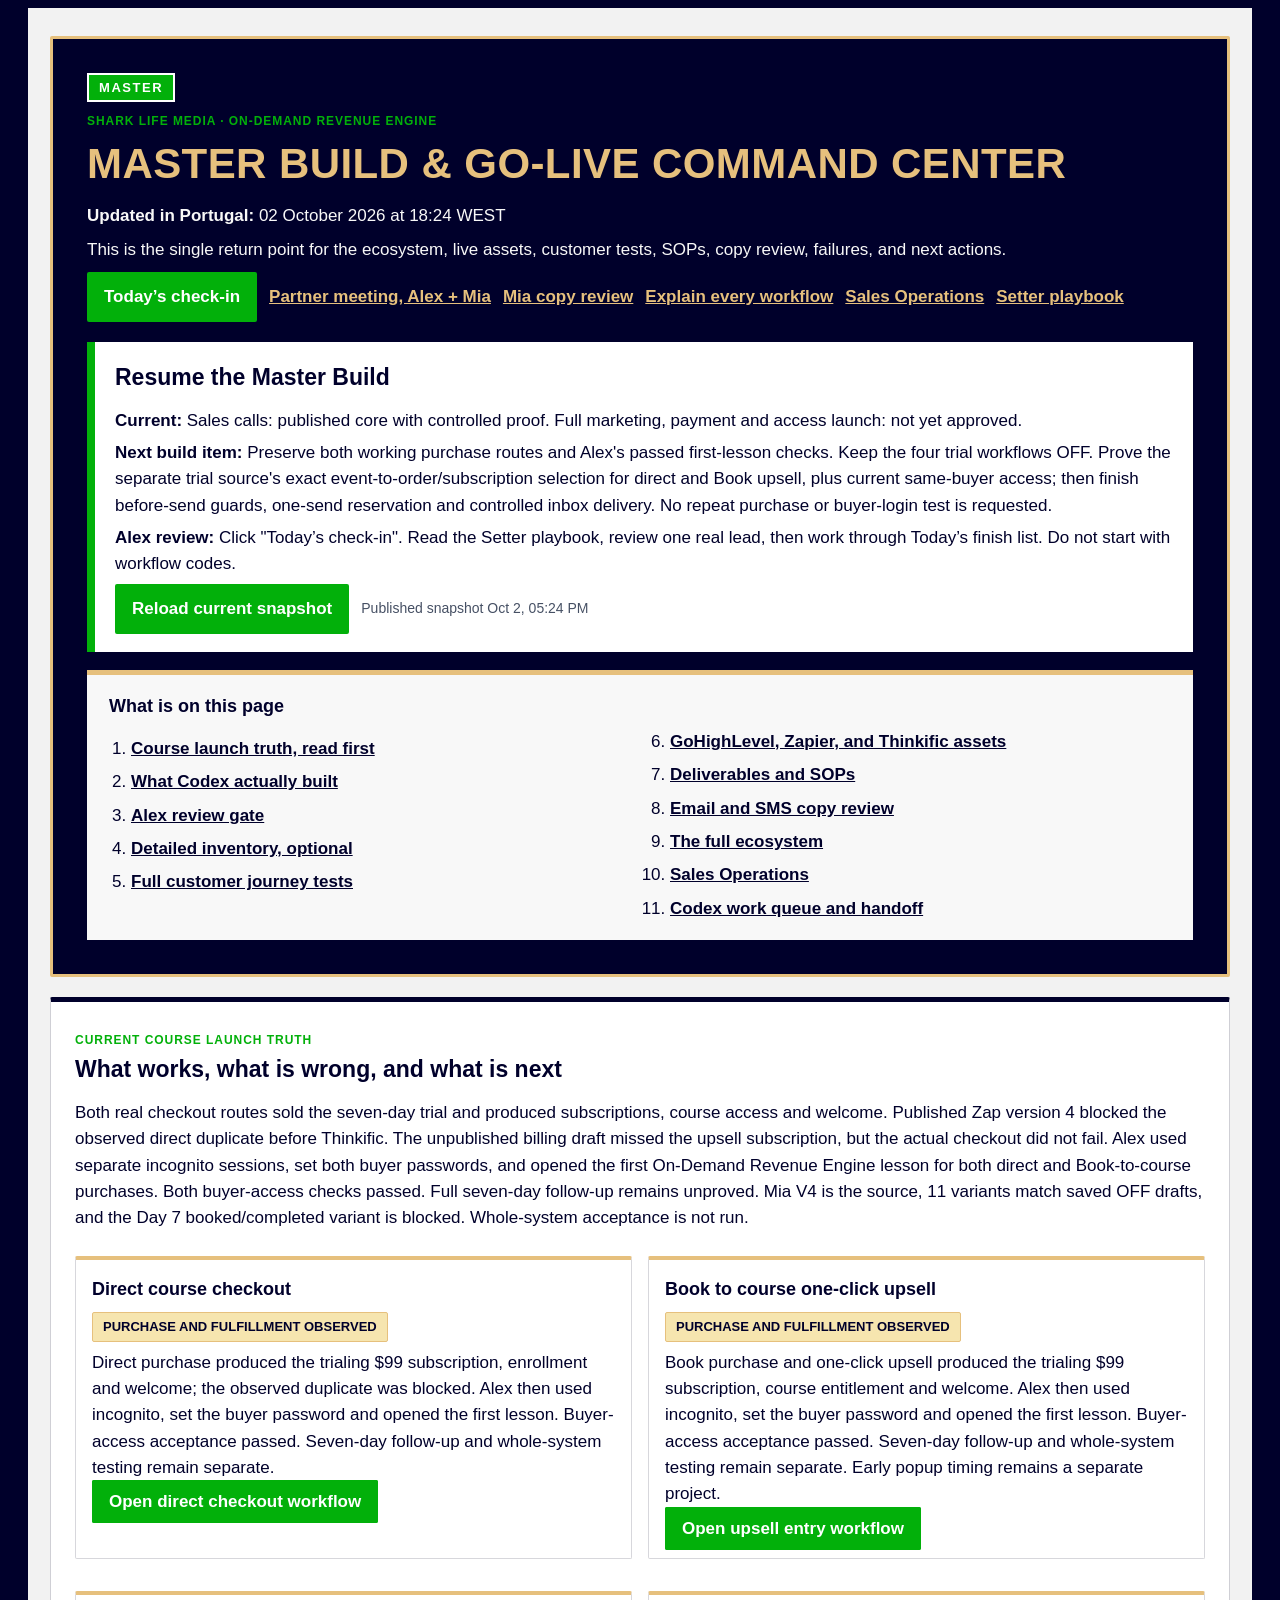
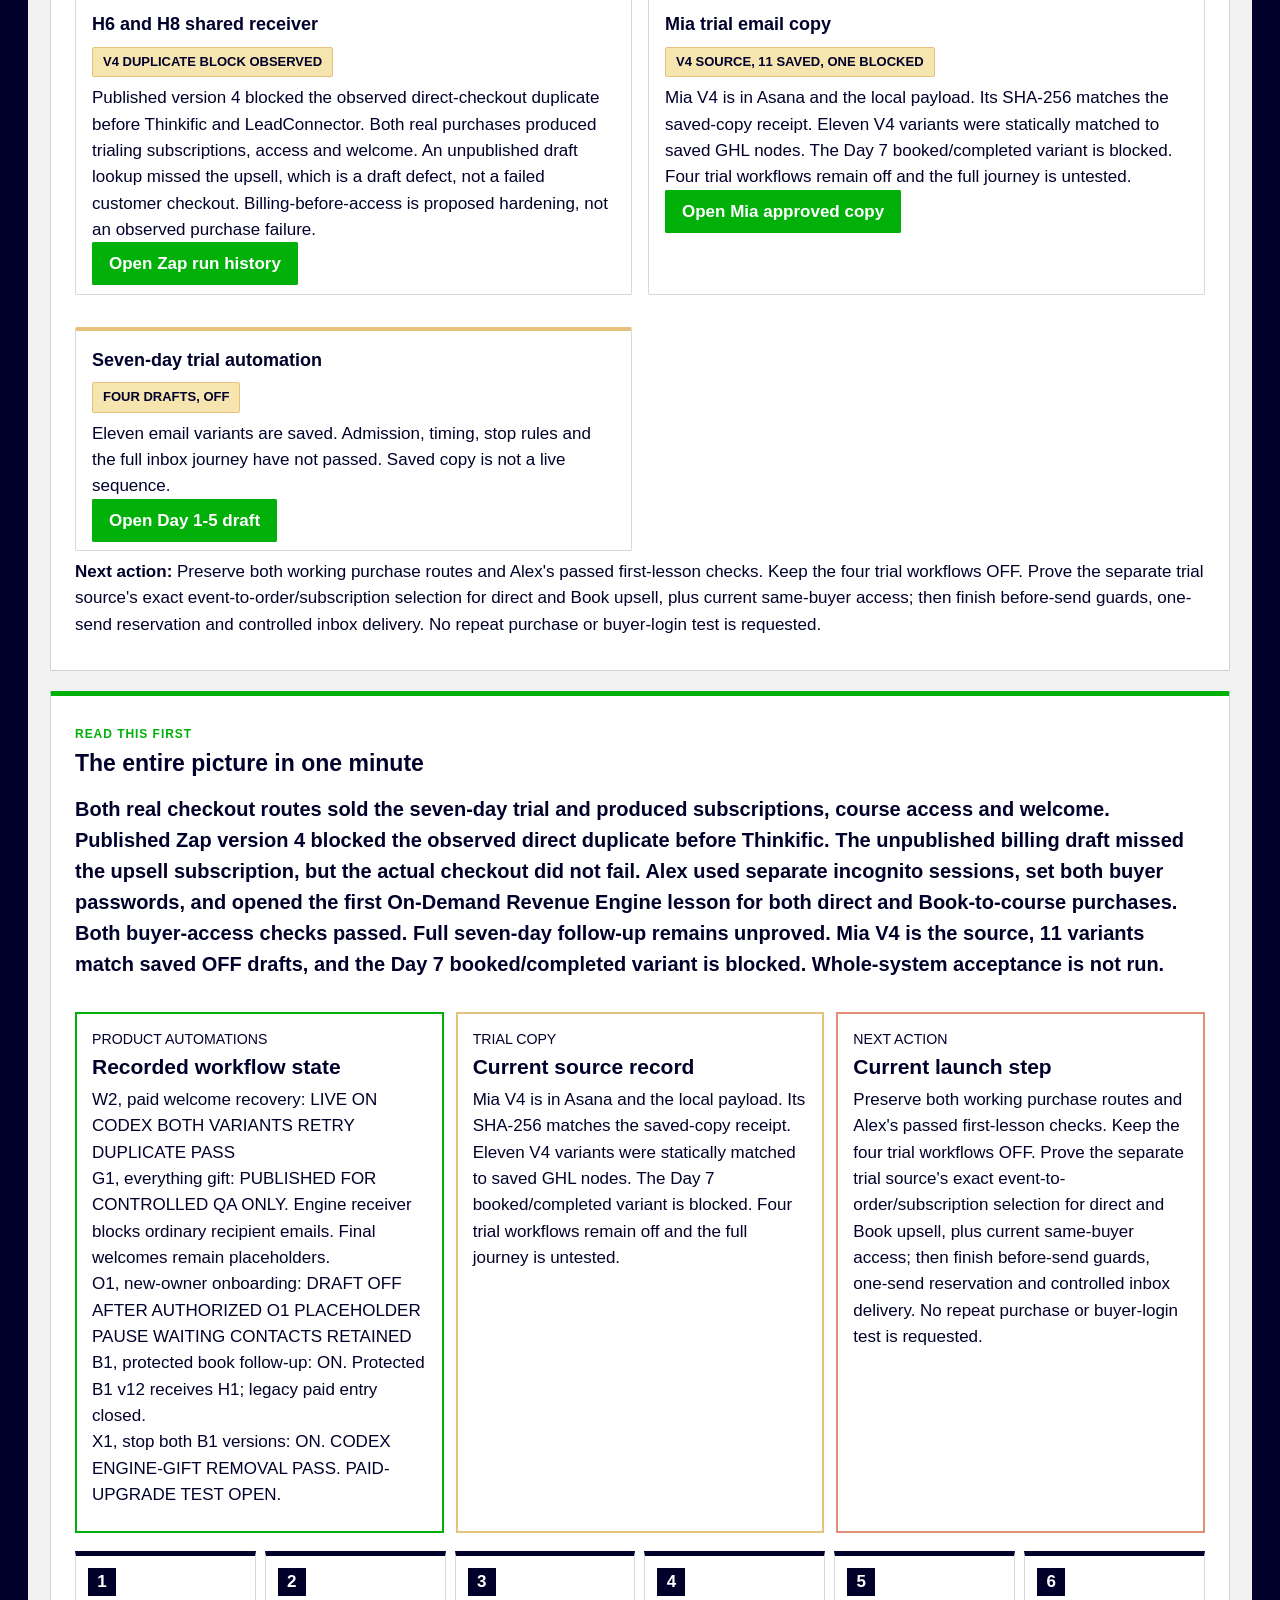
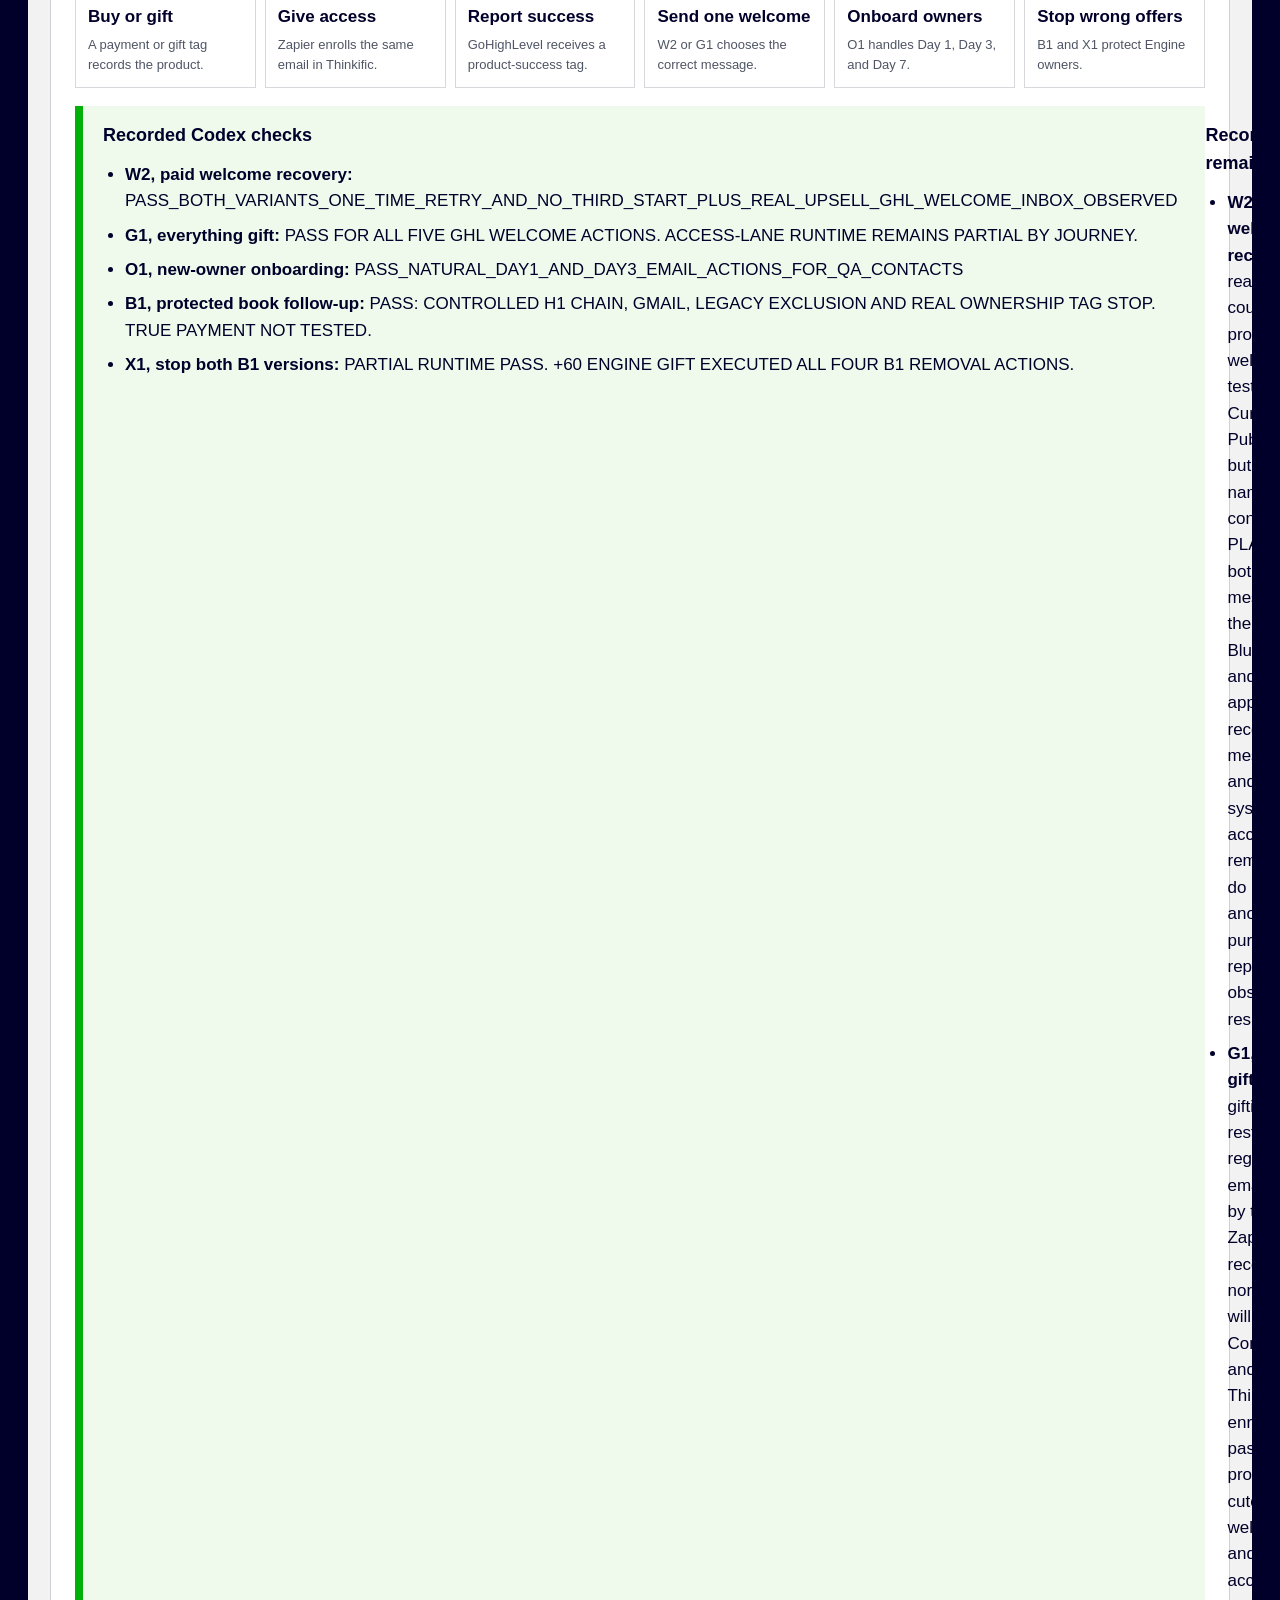
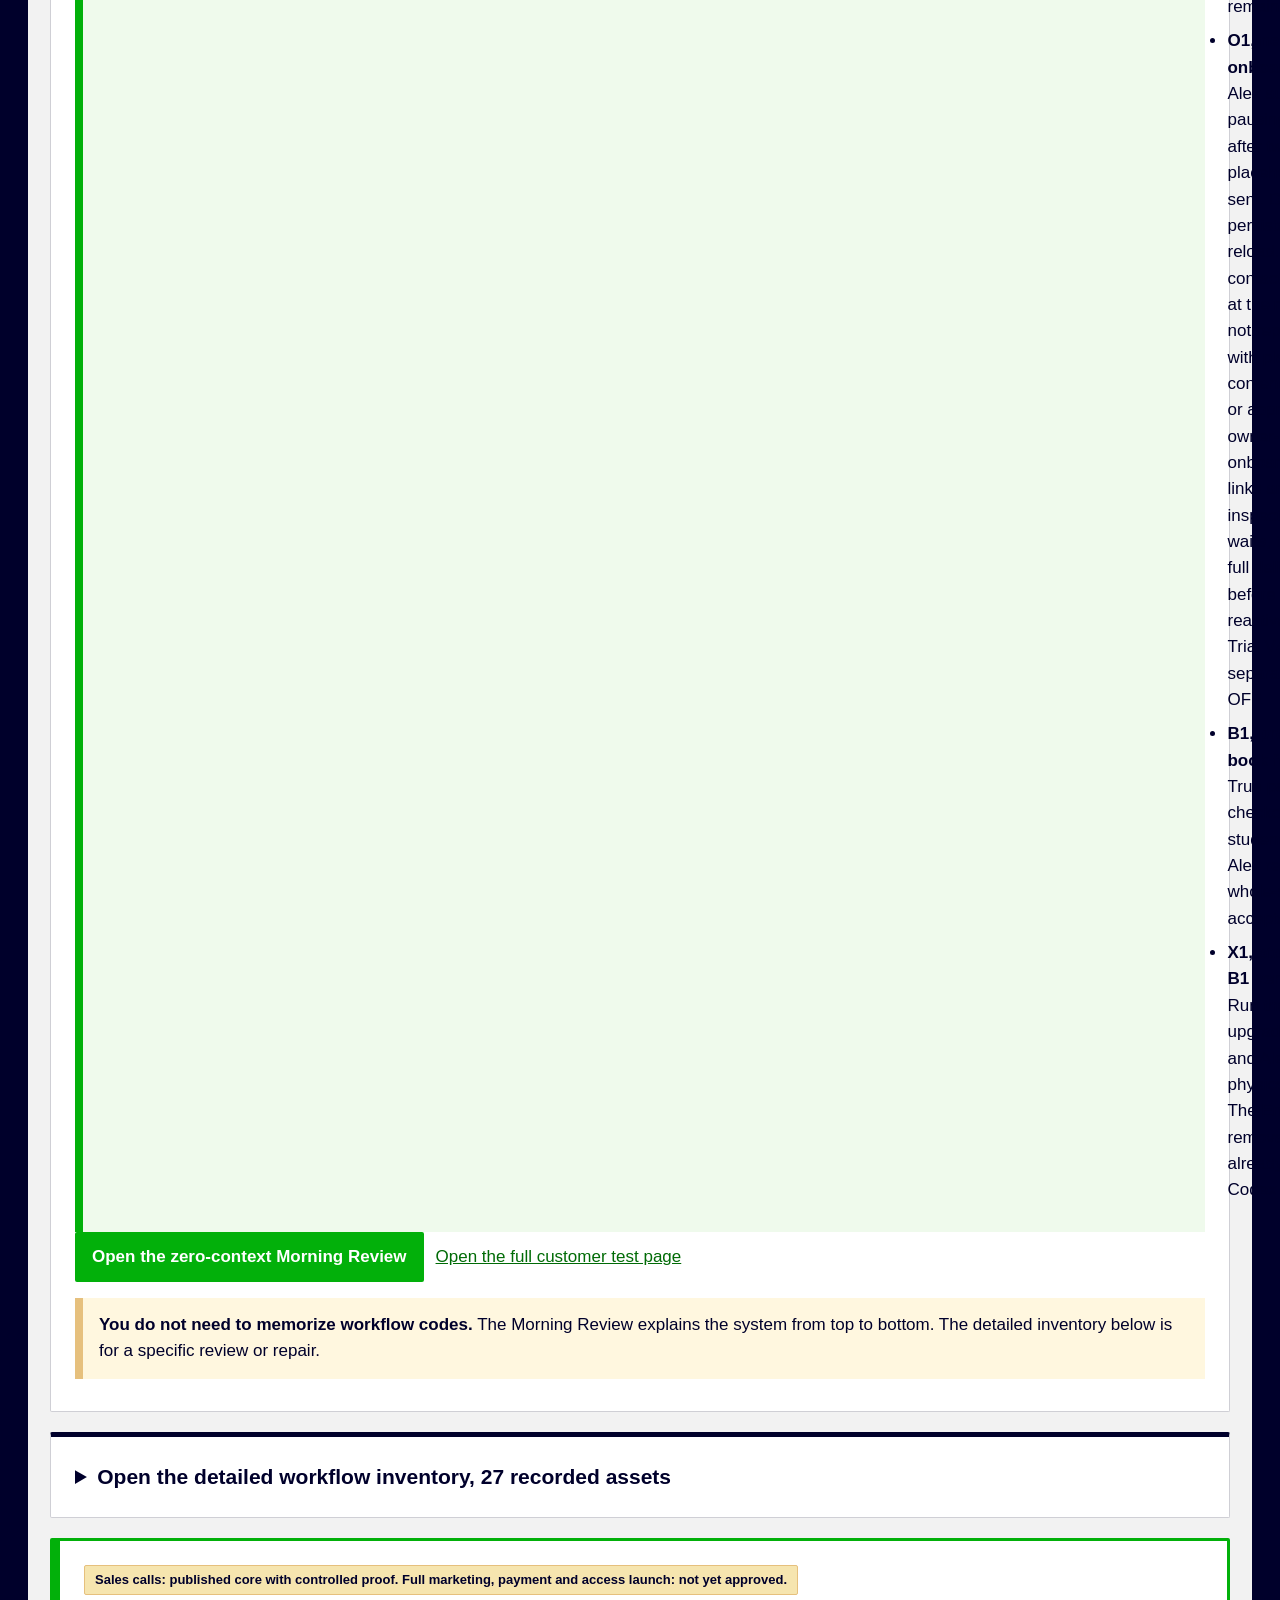
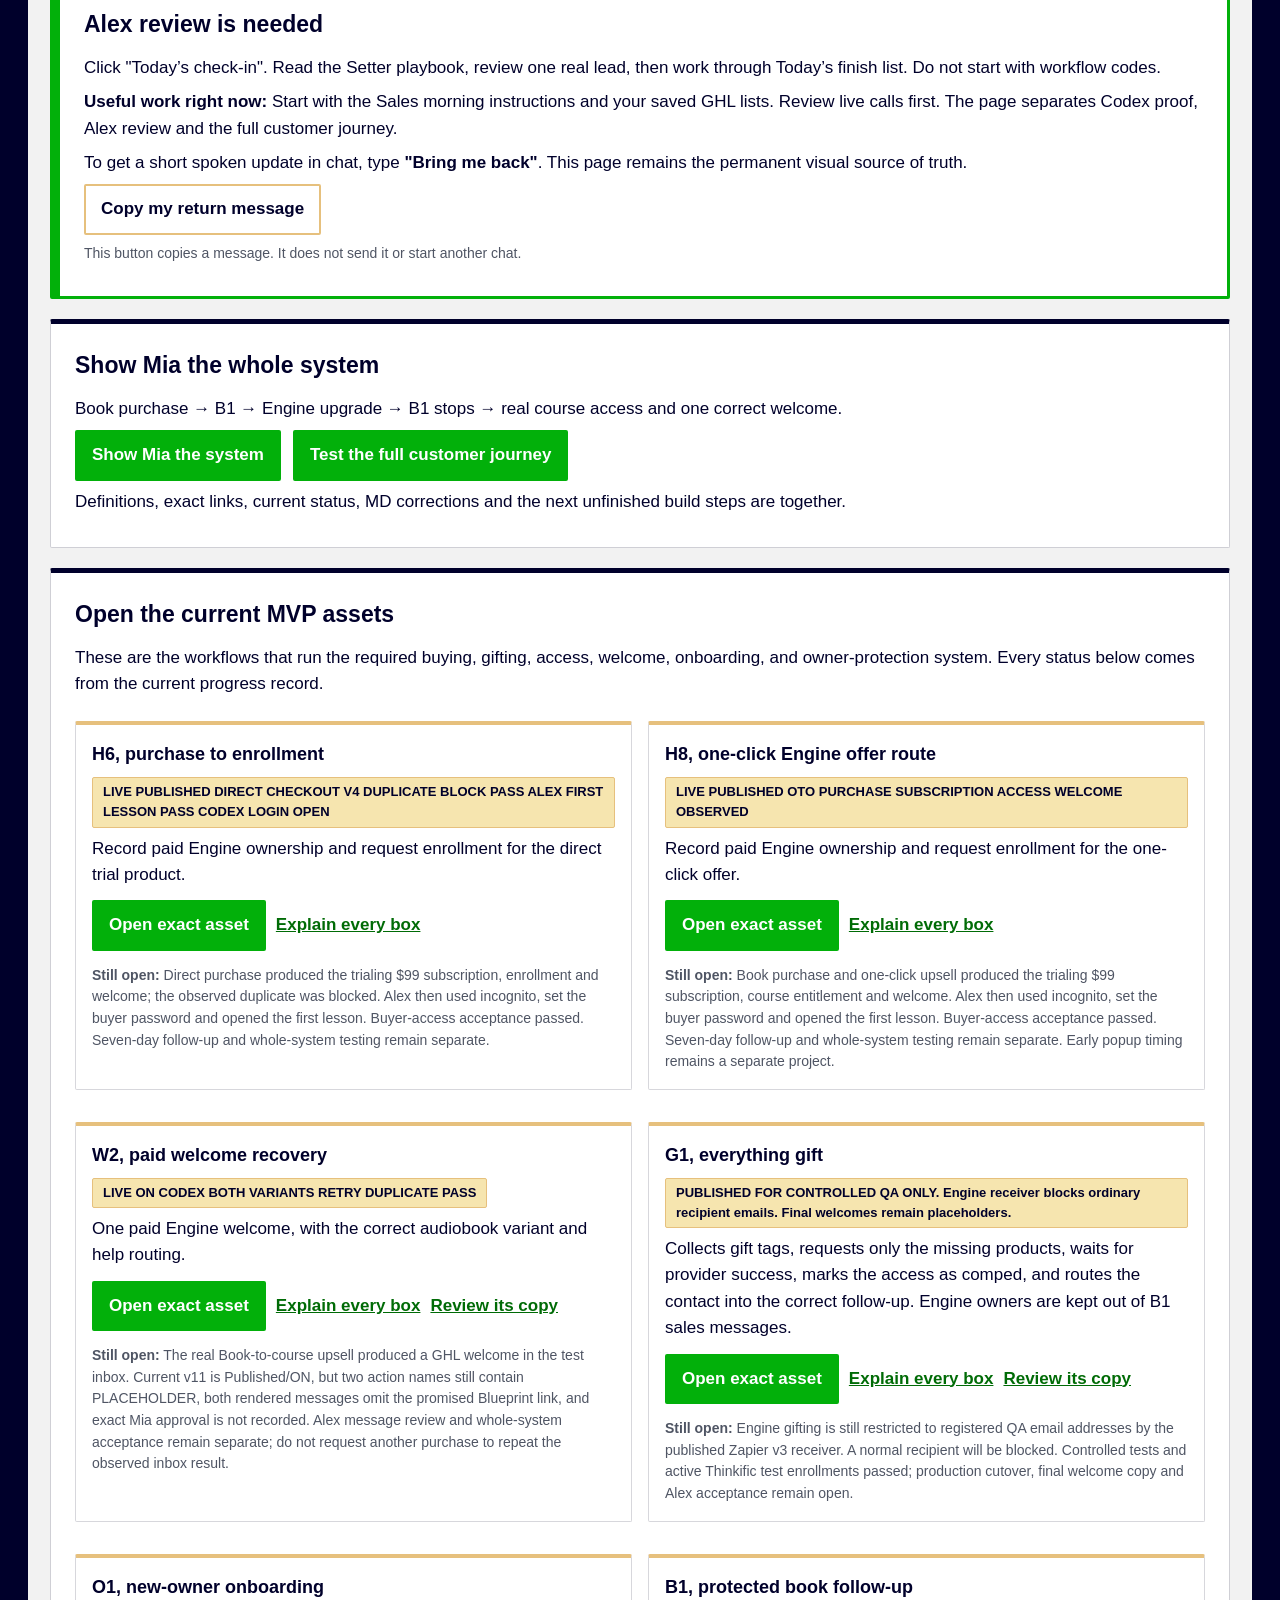
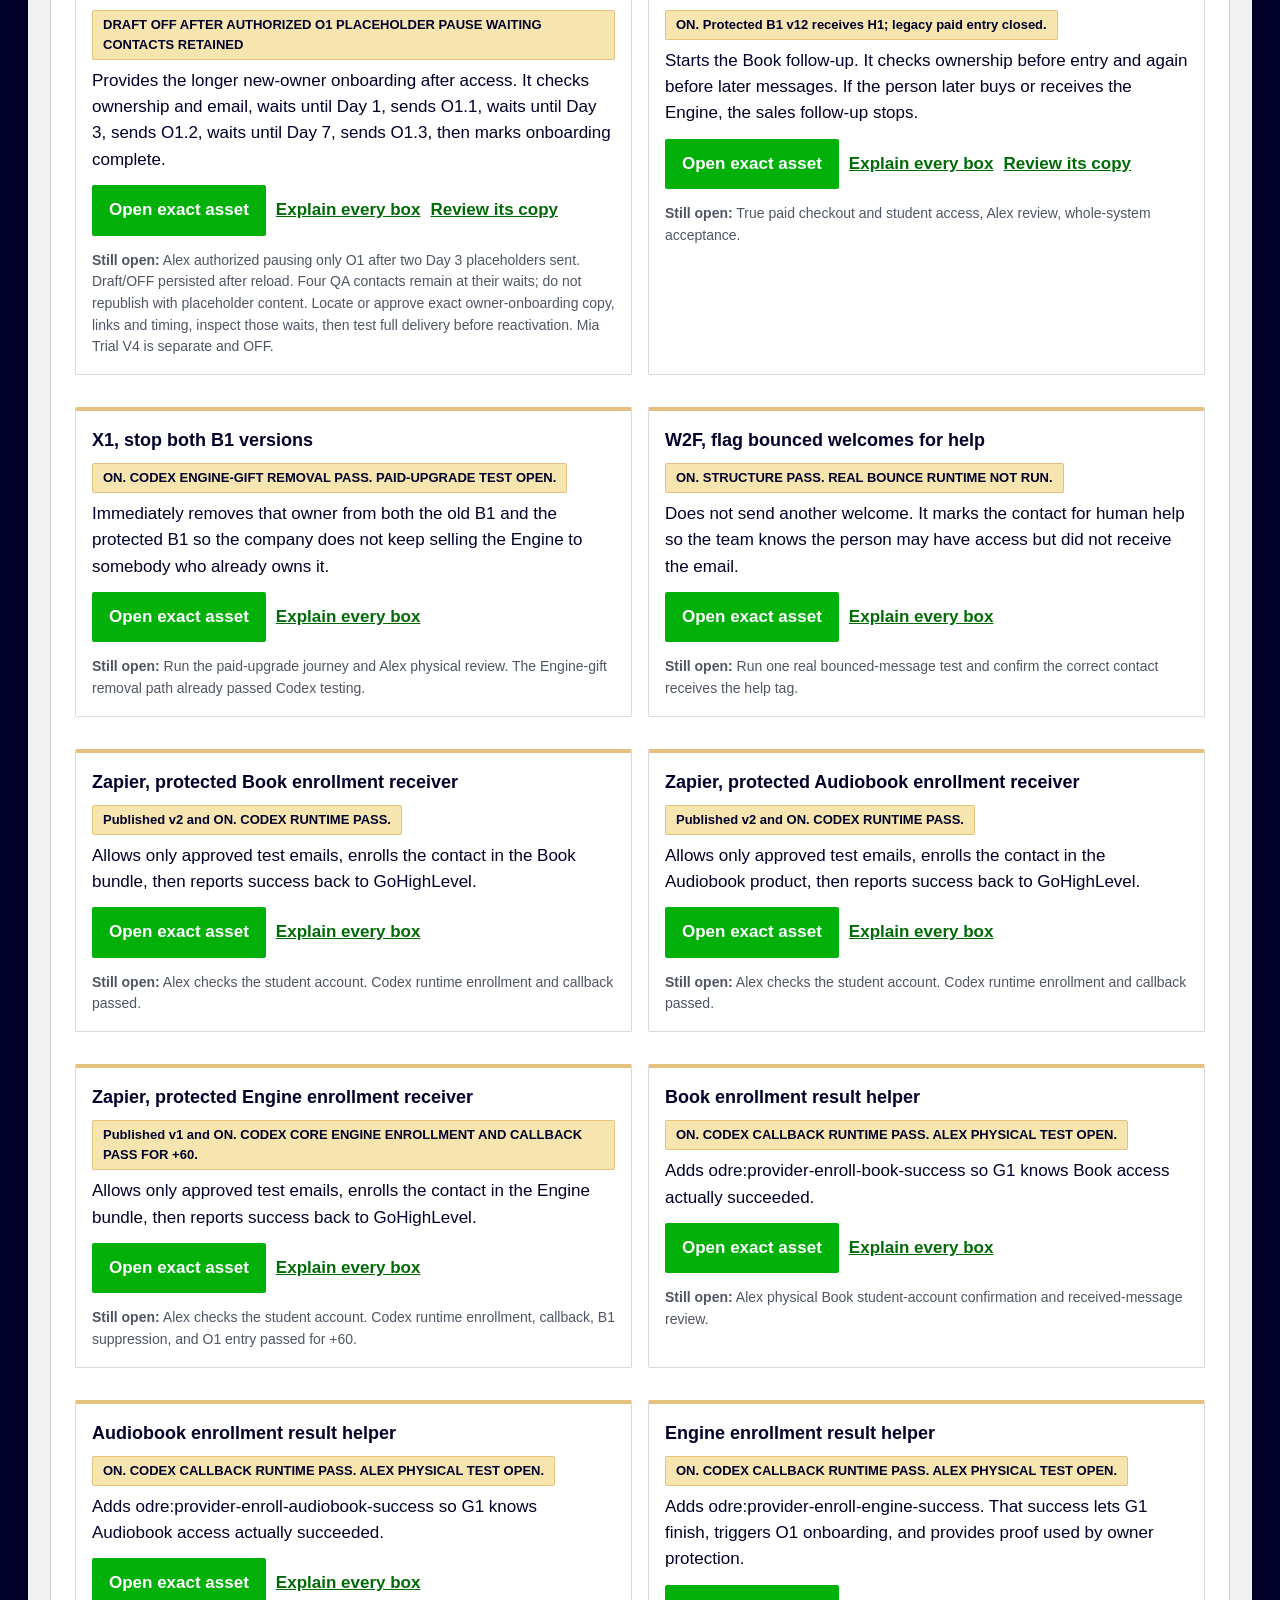
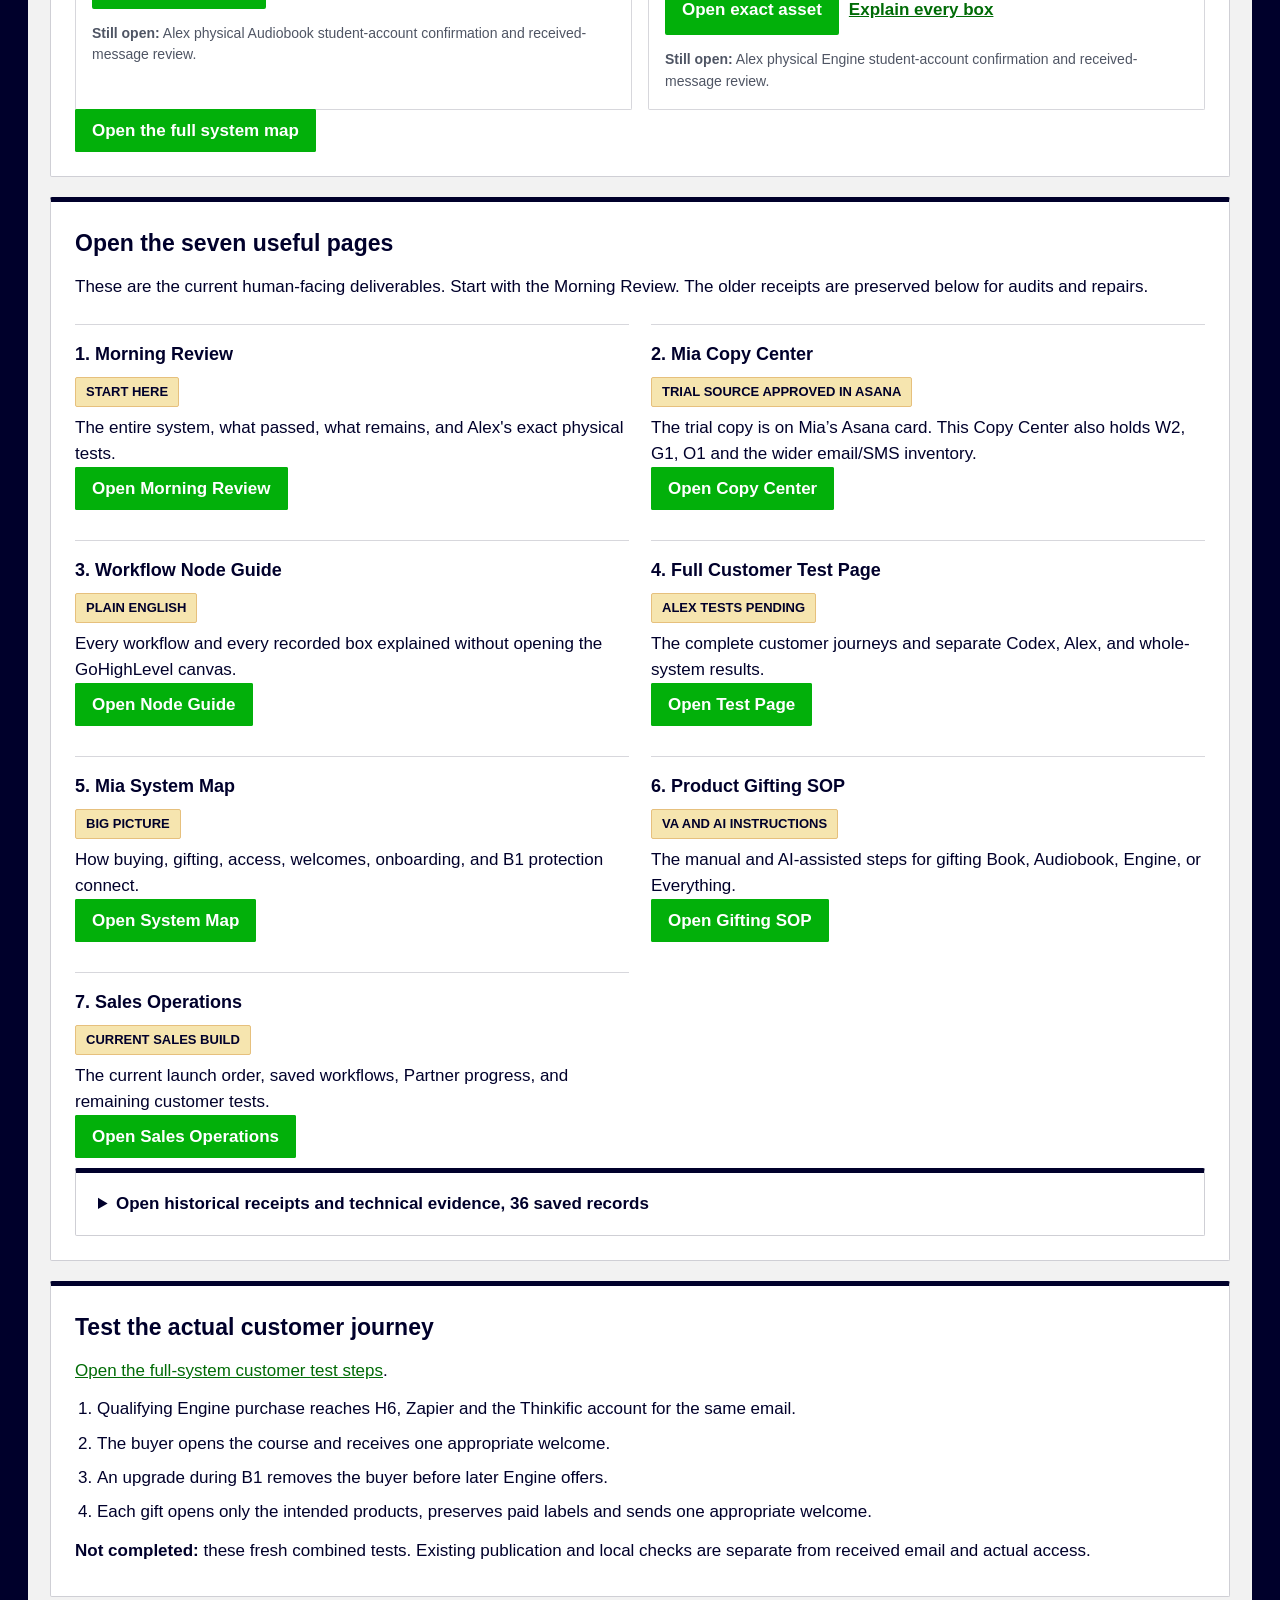
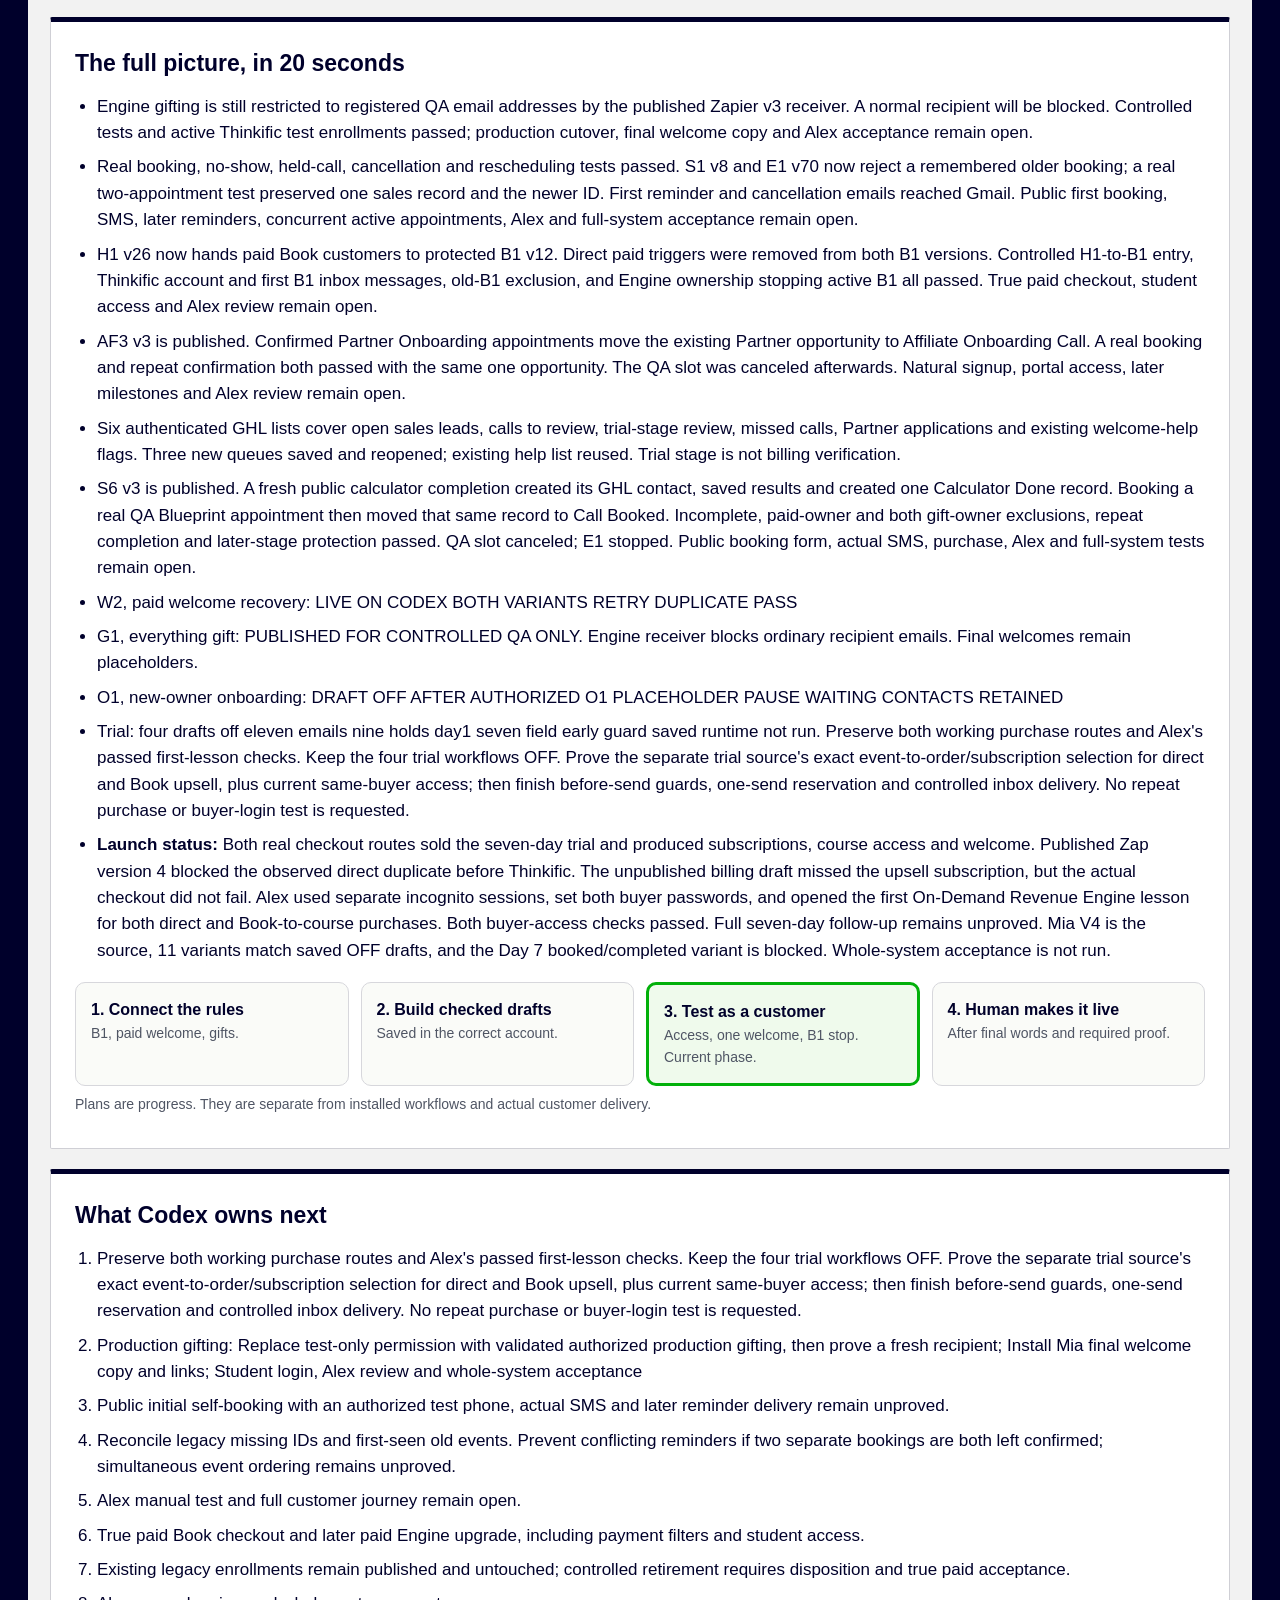
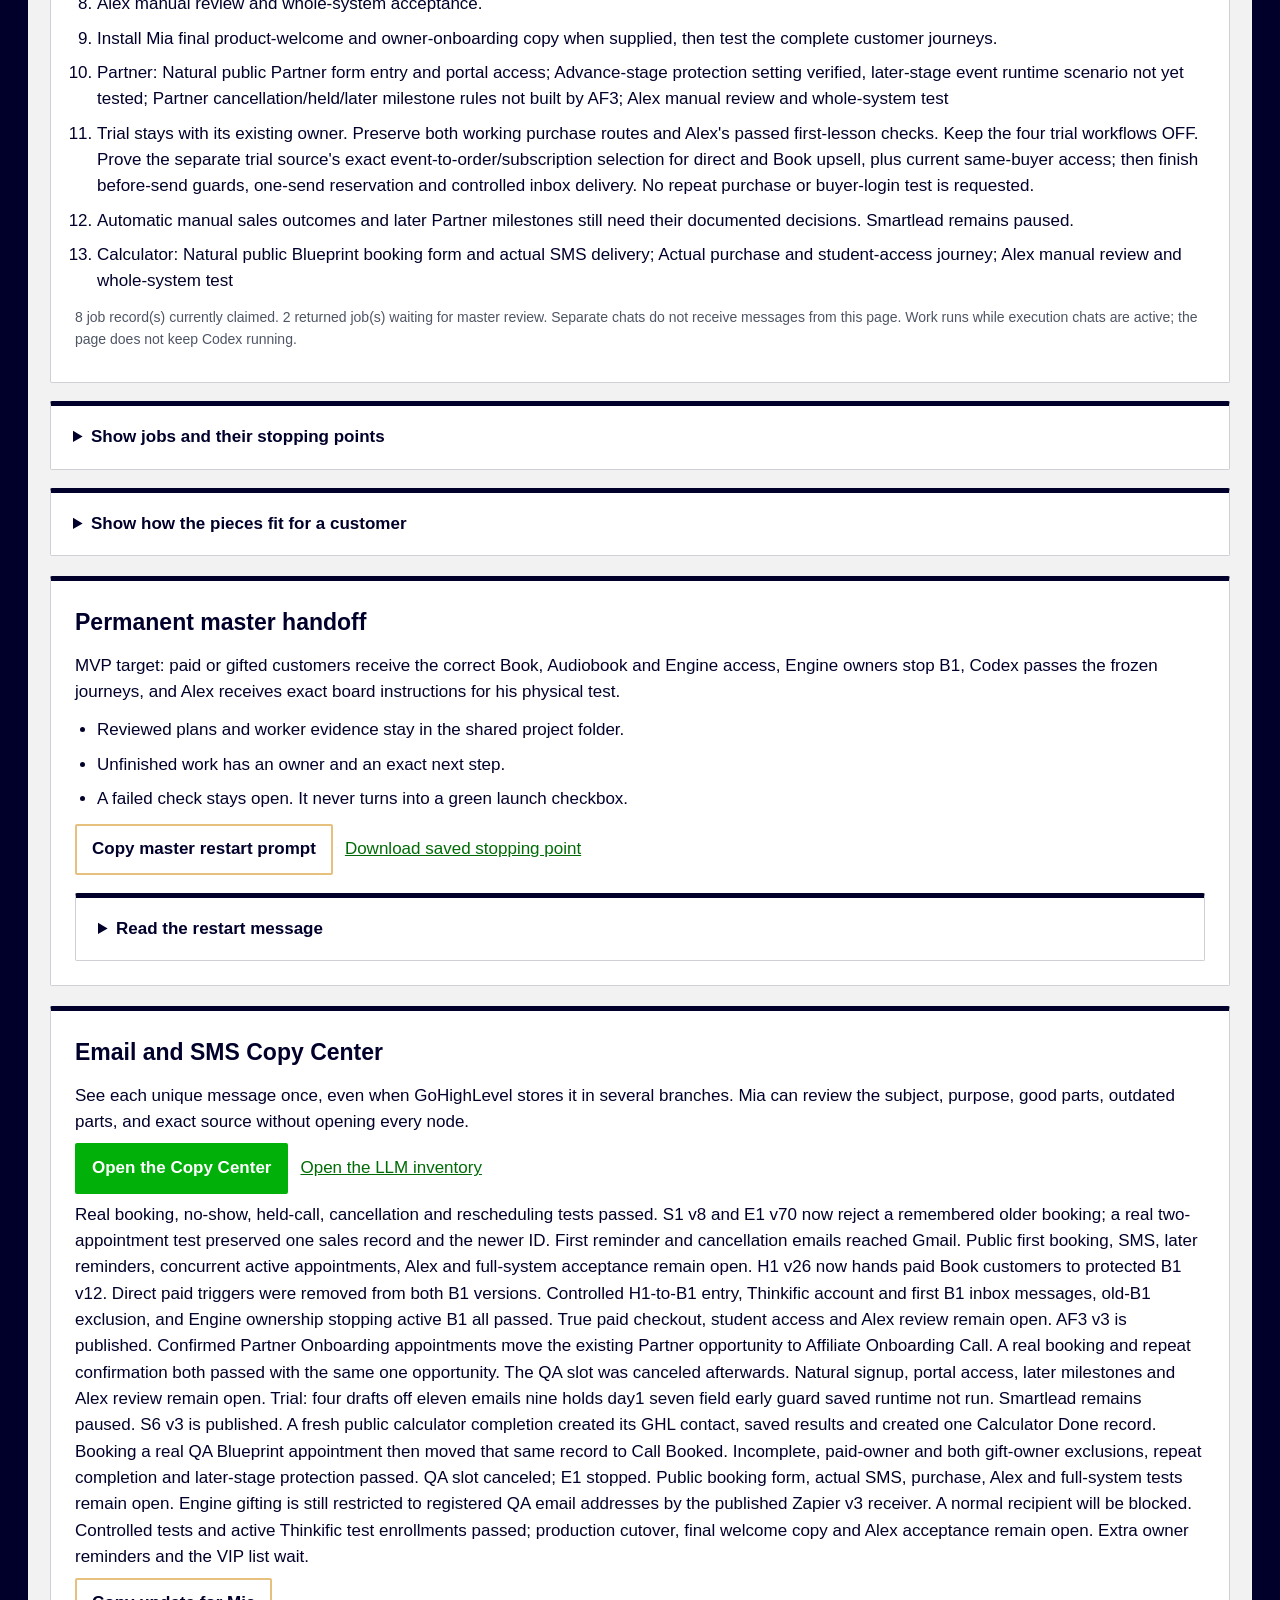
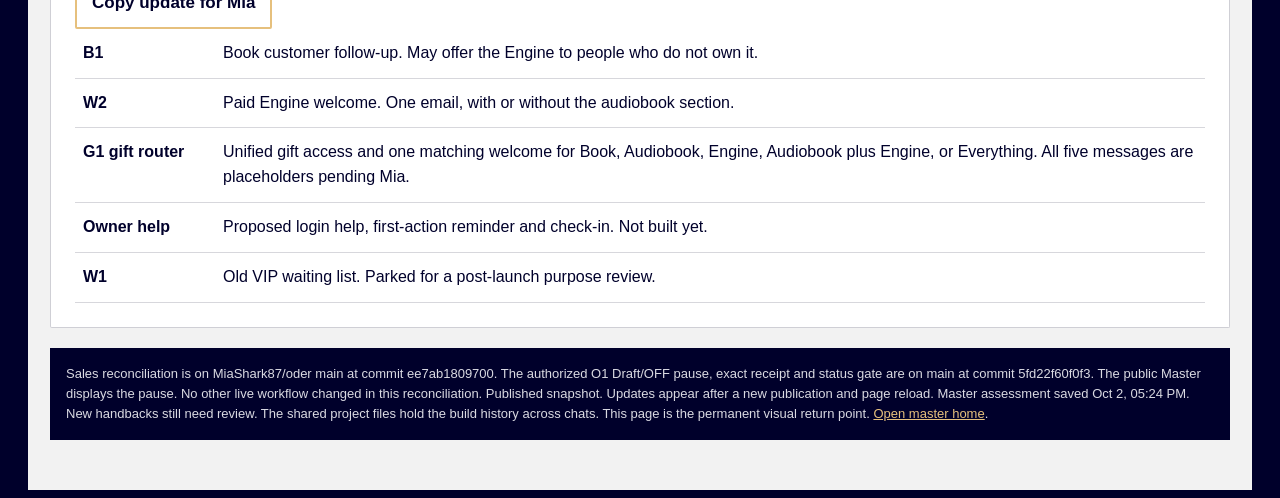
==== index.html @ d25391d4 "Publish full ecosystem revenue-lane status" ====
<!doctype html><html lang="en"><head><meta charset="utf-8"><meta name="viewport" content="width=device-width,initial-scale=1"><title>SLM MASTER | On-Demand Revenue Engine Command Center</title><link rel="stylesheet" href="focus.css"></head><body><div id="engine-home"></div><script id="focus-progress" type="application/json">{"updated_at": "2026-10-02T18:24:26+01:00", "founder_status": "Sales calls: published core with controlled proof. Full marketing, payment and access launch: not yet approved.", "summary": "Real booking, no-show, held-call, cancellation and rescheduling tests passed. S1 v8 and E1 v70 now reject a remembered older booking; a real two-appointment test preserved one sales record and the newer ID. First reminder and cancellation emails reached Gmail. Public first booking, SMS, later reminders, concurrent active appointments, Alex and full-system acceptance remain open. H1 v26 now hands paid Book customers to protected B1 v12. Direct paid triggers were removed from both B1 versions. Controlled H1-to-B1 entry, Thinkific account and first B1 inbox messages, old-B1 exclusion, and Engine ownership stopping active B1 all passed. True paid checkout, student access and Alex review remain open. AF3 v3 is published. Confirmed Partner Onboarding appointments move the existing Partner opportunity to Affiliate Onboarding Call. A real booking and repeat confirmation both passed with the same one opportunity. The QA slot was canceled afterwards. Natural signup, portal access, later milestones and Alex review remain open. Trial: four drafts off eleven emails nine holds day1 seven field early guard saved runtime not run. Smartlead remains paused. S6 v3 is published. A fresh public calculator completion created its GHL contact, saved results and created one Calculator Done record. Booking a real QA Blueprint appointment then moved that same record to Call Booked. Incomplete, paid-owner and both gift-owner exclusions, repeat completion and later-stage protection passed. QA slot canceled; E1 stopped. Public booking form, actual SMS, purchase, Alex and full-system tests remain open. Engine gifting is still restricted to registered QA email addresses by the published Zapier v3 receiver. A normal recipient will be blocked. Controlled tests and active Thinkific test enrollments passed; production cutover, final welcome copy and Alex acceptance remain open.", "phase": "FULL_ECOSYSTEM_STAGED_RELEASE_REVENUE_LANE_FOUNDATION", "execution_state": "W2_BOTH_VARIANTS_RECOVERY_AND_G1_FIVE_WELCOMES_CODEX_PASS_FINAL_COPY_AND_ALEX_TESTS_PENDING", "launch_ready": false, "human_actions": [{"id": "ALEX_REACTIVATE_GHL", "text": "No action required. GoHighLevel access was restored on September 23, 2026.", "status": "RESOLVED_2026-09-23", "review": "https://app.gohighlevel.com/"}, {"id": "ALEX_MORNING_REVIEW", "text": "Click \"Today’s check-in\". Read the Setter playbook, review one real lead, then work through Today’s finish list. Do not start with workflow codes.", "status": "AWAITING_ALEX_PHYSICAL_REVIEW", "review": "https://alexwerninck.github.io/slm-odre-command-center/sales-operations-mvp.html#launch-24h"}], "next_work": ["Preserve both working purchase routes and Alex's passed first-lesson checks. Keep the four trial workflows OFF. Prove the separate trial source's exact event-to-order/subscription selection for direct and Book upsell, plus current same-buyer access; then finish before-send guards, one-send reservation and controlled inbox delivery. No repeat purchase or buyer-login test is requested.", "Production gifting: Replace test-only permission with validated authorized production gifting, then prove a fresh recipient; Install Mia final welcome copy and links; Student login, Alex review and whole-system acceptance", "Public initial self-booking with an authorized test phone, actual SMS and later reminder delivery remain unproved.", "Reconcile legacy missing IDs and first-seen old events. Prevent conflicting reminders if two separate bookings are both left confirmed; simultaneous event ordering remains unproved.", "Alex manual test and full customer journey remain open.", "True paid Book checkout and later paid Engine upgrade, including payment filters and student access.", "Existing legacy enrollments remain published and untouched; controlled retirement requires disposition and true paid acceptance.", "Alex manual review and whole-system acceptance.", "Install Mia final product-welcome and owner-onboarding copy when supplied, then test the complete customer journeys.", "Partner: Natural public Partner form entry and portal access; Advance-stage protection setting verified, later-stage event runtime scenario not yet tested; Partner cancellation/held/later milestone rules not built by AF3; Alex manual review and whole-system test", "Trial stays with its existing owner. Preserve both working purchase routes and Alex's passed first-lesson checks. Keep the four trial workflows OFF. Prove the separate trial source's exact event-to-order/subscription selection for direct and Book upsell, plus current same-buyer access; then finish before-send guards, one-send reservation and controlled inbox delivery. No repeat purchase or buyer-login test is requested.", "Automatic manual sales outcomes and later Partner milestones still need their documented decisions. Smartlead remains paused.", "Calculator: Natural public Blueprint booking form and actual SMS delivery; Actual purchase and student-access journey; Alex manual review and whole-system test"], "founder_now": "Start with the Sales morning instructions and your saved GHL lists. Review live calls first. The page separates Codex proof, Alex review and the full customer journey.", "progress_components": [{"id": "B1", "name": "B1, protected book follow-up", "asset_url": "https://app.gohighlevel.com/v2/location/PD3fQBJGWmfpGiwQnwnW/automation/workflow/1f3cf55a-27dc-4ef2-822a-fdc62e90f11c", "build_percent": {"done": 50, "total": 50}, "build_basis": "All 50 active message safeguards are installed. Entry protection and portal skips were also saved and freshly verified.", "checks_done": 0, "checks_total": 1, "test_state": "Controlled H1 entry, first B1 Gmail receipt, old B1 exclusion and Engine ownership stopping active B1 passed. Actual paid checkout remains open.", "live_state": "ON. Protected B1 v12 receives H1; legacy paid entry closed.", "next_step": "Alex follows one true Book purchase through access and B1, then upgrades to the Engine and confirms B1 stops.", "build_label": "Owner checks installed", "codex_test_state": "PASS: CONTROLLED H1 CHAIN, GMAIL, LEGACY EXCLUSION AND REAL OWNERSHIP TAG STOP. TRUE PAYMENT NOT TESTED.", "alex_test_state": "NOT RUN", "system_test_state": "NOT RUN", "overall_complete": false, "codex_check_state": "Published H1 v26, protected B1 v12 and legacy B1 v36 reloaded. Paid trigger removed from both B1 copies; provider-success trigger retained.", "plain_english": {"platform": "GoHighLevel", "who": "A person who has verified Book access and does not already own the On-Demand Revenue Engine.", "what": "Starts the Book follow-up. It checks ownership before entry and again before later messages. If the person later buys or receives the Engine, the sales follow-up stops.", "see": "Paid orders reach H1, then protected B1. Its remaining native trigger is provider Book success. The owner admission check, five-minute wait and per-message guards follow.", "missing": "True paid checkout and student access, Alex review, whole-system acceptance.", "built": "H1 v26 now hands paid Book customers to protected B1 v12. Direct paid triggers were removed from both B1 versions. Controlled H1-to-B1 entry, Thinkific account and first B1 inbox messages and B1 inbox messages, old-B1 exclusion, and Engine ownership stopping active B1 all passed. True paid checkout, student access and Alex review remain open."}}, {"id": "W2", "name": "W2, paid welcome recovery", "asset_url": "https://app.gohighlevel.com/v2/location/PD3fQBJGWmfpGiwQnwnW/automation/workflow/c55cd1d8-0026-4bdc-978e-f8a59bf90649", "build_percent": {"done": 12, "total": 12}, "build_basis": "Current W2R v11 is Published/ON. It includes two PLACEHOLDER action names and both rendered messages omit the promised Blueprint link.", "checks_done": null, "checks_total": null, "test_state": "PASS_BOTH_VARIANTS_ONE_TIME_RETRY_AND_NO_THIRD_START_PLUS_REAL_UPSELL_GHL_WELCOME_INBOX_OBSERVED", "live_state": "LIVE ON CODEX BOTH VARIANTS RETRY DUPLICATE PASS", "next_step": "Reconcile the existing welcome with Mia's source and the thank-you page's Blueprint promise, preserving the observed paid fulfillment.", "build_label": "Draft assembly", "codex_test_state": "PASS_BOTH_VARIANTS_ONE_TIME_RETRY_AND_NO_THIRD_START_PLUS_REAL_UPSELL_GHL_WELCOME_INBOX_OBSERVED", "alex_test_state": "NOT_RUN", "system_test_state": "PARTIAL_W2_GHL_ACTION_PASS", "overall_complete": false, "codex_check_state": "PASS_BOTH_VARIANTS_ONE_TIME_RETRY_AND_NO_THIRD_START_PLUS_REAL_UPSELL_GHL_WELCOME_INBOX_OBSERVED", "plain_english": {"platform": "GoHighLevel", "who": "A paid On-Demand Revenue Engine owner. They enter from a successful funnel payment or when the purchased:odre tag is first added.", "what": "One paid Engine welcome, with the correct audiobook variant and help routing.", "see": "Two triggers at the top. Then Prior paid welcome attempt recorded?, a five-minute wait, email permission paths, an audiobook choice, two alternative welcome emails, help paths, and odre:welcome-attempted markers.", "missing": "The real Book-to-course upsell produced a GHL welcome in the test inbox. Current v11 is Published/ON, but two action names still contain PLACEHOLDER, both rendered messages omit the promised Blueprint link, and exact Mia approval is not recorded. Alex message review and whole-system acceptance remain separate; do not request another purchase to repeat the observed inbox result.", "built": "One paid Engine welcome, with the correct audiobook variant and help routing."}, "latest_receipt": "ODRE4_TRIAL_2026-09-23/H6_H8_REPEAT_SAFETY_RECEIPT_2026-09-24.json"}, {"id": "O1", "name": "O1, new-owner onboarding", "asset_url": "https://app.gohighlevel.com/v2/location/PD3fQBJGWmfpGiwQnwnW/automation/workflow/b4caee4a-b42f-492e-918a-192f026ebeb4", "build_percent": {"done": 10, "total": 10}, "build_basis": "Trigger, owner gate, email gate, Day 1, Day 3, Day 7, completion marker, and Settings are saved and passed reload readback. Final Mia copy and runtime tests remain.", "checks_done": 1, "checks_total": 3, "test_state": "PASS_NATURAL_DAY1_AND_DAY3_EMAIL_ACTIONS_FOR_QA_CONTACTS", "live_state": "DRAFT OFF AFTER AUTHORIZED O1 PLACEHOLDER PAUSE WAITING CONTACTS RETAINED", "next_step": "Alex authorized pausing only O1 after two Day 3 placeholders sent. Draft/OFF persisted after reload. Four QA contacts remain at their waits; do not republish with placeholder content. Locate or approve exact owner-onboarding copy, links and timing, inspect those waits, then test full delivery before reactivation. Mia Trial V4 is separate and OFF.", "build_label": "Placeholder structure built", "codex_test_state": "PASS_NATURAL_DAY1_AND_DAY3_EMAIL_ACTIONS_FOR_QA_CONTACTS", "alex_test_state": "DAY3_PLACEHOLDER_INBOX_SCREENSHOT_CONFIRMED_ONLY", "system_test_state": "NOT_RUN", "overall_complete": false, "codex_check_state": "Exact workflow reloaded after save. Fit to Screen showed the owner gate, email gate, full active Day 1, Day 3, Day 7 path, completion marker, and two disabled obsolete email actions.", "plain_english": {"platform": "GoHighLevel", "who": "A paid or gifted Engine owner after Thinkific enrollment succeeds and GoHighLevel receives the Engine success tag.", "what": "Provides the longer new-owner onboarding after access. It checks ownership and email, waits until Day 1, sends O1.1, waits until Day 3, sends O1.2, waits until Day 7, sends O1.3, then marks onboarding complete.", "see": "The Engine success trigger, verified owner gate, valid-email gate, Day 1 email, two-day wait, Day 3 email, four-day wait, Day 7 email, and the completion tag.", "missing": "Alex authorized pausing only O1 after two Day 3 placeholders sent. Draft/OFF persisted after reload. Four QA contacts remain at their waits; do not republish with placeholder content. Locate or approve exact owner-onboarding copy, links and timing, inspect those waits, then test full delivery before reactivation. Mia Trial V4 is separate and OFF.", "built": "Built the three-email Engine onboarding path for Day 1, Day 3, and Day 7, including ownership, email, and completion checks. Placeholder copy is installed until Mia supplies the final copy."}, "latest_receipt": "ENGINE_O1_PAUSED_WAIT_READBACK_2026-09-24.json"}, {"id": "W2F", "name": "W2F, flag bounced welcomes for help", "asset_url": "https://app.gohighlevel.com/v2/location/PD3fQBJGWmfpGiwQnwnW/automation/workflow/d1e26e82-aa9a-4028-ac7a-90ffd7fd3ef4", "build_percent": {"done": 10, "total": 10}, "build_label": "Draft assembly", "build_basis": "Ten scoped draft assembly milestones: five exact product Bounced scopes, help writer, END, and three settings. Fresh root reopening and independent native names/configuration checked. Exact selected UUIDs not exposed in latest independent canvas, actual tests remain open.", "checks_done": 0, "checks_total": 1, "test_state": "Whole welcome-bounce journey NOT RUN", "live_state": "ON. STRUCTURE PASS. REAL BOUNCE RUNTIME NOT RUN.", "next_step": "Run one real bounced welcome and confirm the same contact receives odre:welcome-needs-help.", "codex_test_state": "NOT RUN", "alex_test_state": "NOT RUN", "system_test_state": "NOT RUN", "overall_complete": false, "codex_check_state": "Five scoped Bounced events and actual selected workflow names, help tag, END and settings independently configuration-checked. Latest native selected UUIDs UNKNOWN. Actual tests NOT RUN.", "plain_english": {"platform": "GoHighLevel", "who": "A paid or gifted owner whose welcome email is reported as bounced.", "what": "Does not send another welcome. It marks the contact for human help so the team knows the person may have access but did not receive the email.", "see": "Five bounced-email entry scopes, one help-tag action, and an end step.", "missing": "Run one real bounced-message test and confirm the correct contact receives the help tag.", "built": "Built the bounced-welcome safety workflow so five kinds of failed welcome emails can be marked for human help."}}, {"id": "X1", "name": "X1, stop both B1 versions", "asset_url": "https://app.gohighlevel.com/v2/location/PD3fQBJGWmfpGiwQnwnW/automation/workflow/9f410adb-299e-4ba2-882c-ebcfe7b6973a", "build_percent": {"done": 8, "total": 8}, "build_basis": "Draft assembly: three ownership triggers, two specific B1 targets and three saved settings. Two duplicate actions disabled.", "checks_done": 1, "checks_total": 3, "test_state": "Engine-gift removal passed. Paid and Everything-owner upgrade journeys remain open.", "live_state": "ON. CODEX ENGINE-GIFT REMOVAL PASS. PAID-UPGRADE TEST OPEN.", "next_step": "Run the true paid-upgrade journey, then Alex physically checks that later B1 Engine offers stop.", "build_label": "Draft assembly", "codex_test_state": "PARTIAL RUNTIME PASS. +60 ENGINE GIFT EXECUTED ALL FOUR B1 REMOVAL ACTIONS.", "alex_test_state": "NOT RUN", "system_test_state": "NOT RUN", "overall_complete": false, "codex_check_state": "Current v3 verified in GoHighLevel version history: purchased:odre, gift:odre and gift:everything triggers; active old/new B1 removals; two disabled duplicate actions.", "plain_english": {"platform": "GoHighLevel", "who": "Anyone who becomes an Engine owner through purchase, Engine gift, or Everything gift.", "what": "Immediately removes that owner from both the old B1 and the protected B1 so the company does not keep selling the Engine to somebody who already owns it.", "see": "Three ownership triggers and four remove-from-workflow actions covering the old and replacement B1 workflows.", "missing": "Run the paid-upgrade journey and Alex physical review. The Engine-gift removal path already passed Codex testing.", "built": "Built the stop switch that removes a new Engine owner from both the old B1 and the protected B1. Purchase, Engine gift, and Everything gift can trigger it."}}, {"id": "FULL_SYSTEM", "name": "Entire customer journey", "asset_url": "https://alexwerninck.github.io/slm-odre-command-center/test-real.html", "build_percent": {"done": 6, "total": 6}, "build_basis": "Core MVP draft groups and the fail-closed SOP package are assembled and static verified. Runtime proof remains separate.", "checks_done": 0, "checks_total": 6, "test_state": "Four product lanes have partial or complete Codex evidence. Paid upgrade, duplicate, inbox, and Alex checks remain open.", "live_state": "PARTIAL CODEX RUNTIME PASS. ENGINE, BOOK, AUDIOBOOK, AND EVERYTHING ACCESS LANES HAVE LIVE EVIDENCE.", "next_step": "Run paid Book-to-Engine upgrade and duplicate protection, then Alex completes the physical inbox and student-account review.", "build_label": "Build", "codex_test_state": "PARTIAL PASS. ALEX AND FINAL WHOLE-SYSTEM REVIEW REMAIN OPEN.", "alex_test_state": "NOT RUN", "system_test_state": "NOT RUN", "overall_complete": false, "codex_check_state": "All three receivers have six steps and reject unauthorized stored samples. All three helpers were re-opened with the matching 22-address cohort, permit, and product success tag. External runtime NOT RUN.", "plain_english": {"platform": "this Command Center", "who": "Every paid or gifted test customer used to prove the ecosystem.", "what": "Checks the complete journey across GoHighLevel, Zapier, Thinkific, emails, ownership tags, and B1 suppression.", "see": "Six customer cards covering Book, Audiobook, Engine, Everything, paid upgrade, and duplicate or wrong-product protection.", "missing": "Paid upgrade, duplicate protection, received-message checks, and Alex physical testing.", "built": "Connected the MVP products, access routes, welcome routes, B1 protection, test contacts, evidence log, and operator instructions into one tracked system."}}, {"id": "H6", "name": "H6, purchase to enrollment", "asset_url": "https://app.gohighlevel.com/v2/location/PD3fQBJGWmfpGiwQnwnW/automation/workflow/f073cea3-2a88-4826-b271-5c524cb39f25", "build_percent": null, "build_basis": "Existing published connection. Qualifying filters and ownership writer observed; no replacement build counted.", "checks_done": null, "checks_total": null, "test_state": "PASS_THROUGH_THANK_YOU_ENROLLMENT_WELCOME_AND_DUPLICATE_BLOCK_STUDENT_LOGIN_NOT_PROVED", "live_state": "LIVE PUBLISHED DIRECT CHECKOUT V4 DUPLICATE BLOCK PASS ALEX FIRST LESSON PASS CODEX LOGIN OPEN", "next_step": "Preserve the working direct checkout and Alex's passed buyer-access test. Finish the separate seven-day follow-up controls without requesting another purchase or lesson-access test.", "build_label": "Build", "codex_test_state": "PASS_THROUGH_THANK_YOU_ENROLLMENT_WELCOME_AND_DUPLICATE_BLOCK_STUDENT_LOGIN_NOT_PROVED", "alex_test_state": "PASS_CHECKOUT_THANK_YOU_INCOGNITO_PASSWORD_SETUP_AND_FIRST_LESSON", "system_test_state": "NOT_RUN", "overall_complete": false, "codex_check_state": "PASS_THROUGH_THANK_YOU_ENROLLMENT_WELCOME_AND_DUPLICATE_BLOCK_STUDENT_LOGIN_NOT_PROVED", "plain_english": {"platform": "GoHighLevel", "who": "A qualifying On-Demand Revenue Engine buyer from the live purchase path.", "what": "Record paid Engine ownership and request enrollment for the direct trial product.", "see": "A qualifying payment trigger, ownership tag action, and webhook request to the Engine enrollment Zap.", "missing": "Direct purchase produced the trialing $99 subscription, enrollment and welcome; the observed duplicate was blocked. Alex then used incognito, set the buyer password and opened the first lesson. Buyer-access acceptance passed. Seven-day follow-up and whole-system testing remain separate.", "built": "Record paid Engine ownership and request enrollment for the direct trial product."}, "latest_receipt": "ODRE4_TRIAL_2026-09-23/H6_H8_REPEAT_SAFETY_RECEIPT_2026-09-24.json"}, {"id": "H8", "name": "H8, one-click Engine offer route", "asset_url": "https://app.gohighlevel.com/v2/location/PD3fQBJGWmfpGiwQnwnW/automation/workflow/abaefc80-1724-4a6b-80cb-cbbefe51dcd2", "build_percent": {"done": null, "total": null}, "build_label": "Existing published route", "build_basis": "Fresh read-only audit found the Order Submitted trigger, paid ownership tags, cart-abandon cleanup, enrollment webhook, and opportunity update. No replacement build counted.", "checks_done": null, "checks_total": null, "test_state": "SUBSCRIPTION_PROVED_ACCESS_WELCOME_OBSERVED_DRAFT_LOOKUP_FAILURE_NOT_CHECKOUT_FAILURE", "live_state": "LIVE PUBLISHED OTO PURCHASE SUBSCRIPTION ACCESS WELCOME OBSERVED", "next_step": "Preserve the working Book-to-course upsell and Alex's passed buyer-access test. Finish the separate seven-day follow-up controls. Keep the draft lookup defect separate from the successful purchase.", "codex_test_state": "SUBSCRIPTION_PROVED_ACCESS_WELCOME_OBSERVED_DRAFT_LOOKUP_FAILURE_NOT_CHECKOUT_FAILURE", "alex_test_state": "PASS_BOOK_UPSELL_THANK_YOU_INCOGNITO_PASSWORD_SETUP_AND_FIRST_LESSON", "system_test_state": "NOT_RUN", "overall_complete": false, "codex_check_state": "SUBSCRIPTION_PROVED_ACCESS_WELCOME_OBSERVED_DRAFT_LOOKUP_FAILURE_NOT_CHECKOUT_FAILURE", "plain_english": {"platform": "GoHighLevel", "built": "Record paid Engine ownership and request enrollment for the one-click offer.", "who": "A customer who submits the one-click On-Demand Revenue Engine offer.", "what": "Record paid Engine ownership and request enrollment for the one-click offer.", "see": "Order Submitted trigger, Add Tag 7 DAY TRIAL, Remove Tag abandonment cleanup, Custom Webhook, and Create Or Update Opportunity.", "missing": "Book purchase and one-click upsell produced the trialing $99 subscription, course entitlement and welcome. Alex then used incognito, set the buyer password and opened the first lesson. Buyer-access acceptance passed. Seven-day follow-up and whole-system testing remain separate. Early popup timing remains a separate project."}, "latest_receipt": "ODRE4_TRIAL_2026-09-23/OTO_ORDER_SUBSCRIPTION_READBACK_2026-09-24.json"}, {"id": "ZAPIER", "name": "Zapier, give course access", "asset_url": "https://zapier.com/editor/371809424/published/371809425/fields", "build_percent": null, "build_basis": "Existing published Zap and name/email/product mapping observed. Existing publication is not new build completion.", "checks_done": 0, "checks_total": 1, "test_state": "Fresh same-email enrollment journey not run", "live_state": "Existing Zap ON", "next_step": "Trace the same new buyer from H6 to actual Thinkific enrollment.", "build_label": "Build", "codex_test_state": "NOT RUN", "alex_test_state": "NOT RUN", "system_test_state": "NOT RUN", "overall_complete": false, "codex_check_state": "Fresh published UI confirms H6Zap ON, in-use v3 ODRE + Bonuses, bundle and Catch Hook first/last/email mapping. Real Zap run NOT RUN.", "plain_english": {"platform": "Zapier", "who": "The buyer information sent by the live Engine purchase workflow.", "what": "Creates or updates the Thinkific student and enrolls that email in the correct On-Demand Revenue Engine bundle.", "see": "A webhook trigger followed by Thinkific enrollment using the same first name, last name, and email.", "missing": "A fresh paid-buyer run and Alex physical access check.", "built": "Verified the existing paid Engine Zap receives the buyer information and maps the correct person and product into Thinkific."}}, {"id": "ZAP_BOOK_RESULT_DRAFT", "name": "Zapier, protected Book enrollment receiver", "asset_url": "https://zapier.com/editor/380660773/published/_GEN_1789776271902/fields", "build_percent": {"done": 6, "total": 6}, "build_label": "Protected receiver assembly", "build_basis": "All six published steps are saved: trigger, 22-address QA gate, allow filter, Thinkific enrollment, success filter, and matching GoHighLevel callback.", "checks_done": 1, "checks_total": 1, "test_state": "Fresh Book receiver journey passed. Alex physical access check remains open.", "live_state": "Published v2 and ON. CODEX RUNTIME PASS.", "next_step": "Alex verifies the Book bundle inside the student account.", "codex_test_state": "PASS. FRESH BOOK ENROLLMENT AND CALLBACK SUCCEEDED.", "alex_test_state": "NOT RUN", "system_test_state": "NOT RUN", "overall_complete": false, "codex_check_state": "Six steps saved. 22-address gate installed. Unauthorized stored sample rejected as unregistered_email. Exact Book helper target remains recorded. Live switch readback passed. No external customer test has run.", "plain_english": {"platform": "Zapier", "who": "A registered controlled-test Book gift request from G1.", "what": "Allows only approved test emails, enrolls the contact in the Book bundle, then reports success back to GoHighLevel.", "see": "Webhook, exact email safety gate, allow filter, Thinkific Book enrollment, success filter, and GoHighLevel callback.", "missing": "Alex checks the student account. Codex runtime enrollment and callback passed.", "built": "Built and published a protected six-step Book enrollment route with an approved test-email gate, Thinkific enrollment, success check, and GoHighLevel result callback."}}, {"id": "ZAP_AUDIO_RESULT_DRAFT", "name": "Zapier, protected Audiobook enrollment receiver", "asset_url": "https://zapier.com/editor/380660870/published/_GEN_1789775422083/fields", "build_percent": {"done": 6, "total": 6}, "build_label": "Protected receiver assembly", "build_basis": "All six published steps are saved: trigger, 22-address QA gate, allow filter, Thinkific enrollment, success filter, and matching GoHighLevel callback.", "checks_done": 1, "checks_total": 1, "test_state": "Fresh Audiobook receiver journey passed. Alex physical access check remains open.", "live_state": "Published v2 and ON. CODEX RUNTIME PASS.", "next_step": "Alex verifies the Audiobook and Book bundle inside the student account.", "codex_test_state": "PASS. FRESH AUDIOBOOK ENROLLMENT AND CALLBACK SUCCEEDED.", "alex_test_state": "NOT RUN", "system_test_state": "NOT RUN", "overall_complete": false, "codex_check_state": "Six steps saved. 22-address gate installed. Unauthorized stored sample rejected as unregistered_email. Exact Audiobook helper target remains recorded. Live switch readback passed. No external customer test has run.", "plain_english": {"platform": "Zapier", "who": "A registered controlled-test Audiobook gift request from G1.", "what": "Allows only approved test emails, enrolls the contact in the Audiobook product, then reports success back to GoHighLevel.", "see": "Webhook, exact email safety gate, allow filter, Thinkific Audiobook enrollment, success filter, and GoHighLevel callback.", "missing": "Alex checks the student account. Codex runtime enrollment and callback passed.", "built": "Built and published a protected six-step Audiobook enrollment route with an approved test-email gate, Thinkific enrollment, success check, and GoHighLevel result callback."}}, {"id": "ZAP_ENGINE_RESULT_DRAFT", "name": "Zapier, protected Engine enrollment receiver", "asset_url": "https://zapier.com/editor/380660704/published/_GEN_1789766824792/fields", "build_percent": {"done": 6, "total": 6}, "build_label": "Protected receiver assembly", "build_basis": "All six published steps are saved: trigger, 22-address QA gate, allow filter, Thinkific enrollment, success filter, and matching GoHighLevel callback.", "checks_done": 1, "checks_total": 1, "test_state": "Controlled +60 Engine enrollment and callback passed. Alex physical student-access check remains open.", "live_state": "Published v1 and ON. CODEX CORE ENGINE ENROLLMENT AND CALLBACK PASS FOR +60.", "next_step": "Alex verifies the Engine bundle inside the +60 student account, then run the true paid-checkout journey.", "codex_test_state": "PASS FOR CONTROLLED +60 ENGINE ENROLLMENT AND CALLBACK.", "alex_test_state": "NOT RUN", "system_test_state": "NOT RUN", "overall_complete": false, "codex_check_state": "Six steps saved. Unauthorized stored sample rejected as unregistered_email. Allowed=false filter stopped. Exact helper workflow_5339b229-4387-4a94-8a53-17978a72fb1f confirmed. Live switch readback passed. No external customer test has run.", "plain_english": {"platform": "Zapier", "who": "A registered controlled-test Engine gift request from G1.", "what": "Allows only approved test emails, enrolls the contact in the Engine bundle, then reports success back to GoHighLevel.", "see": "Webhook, exact email safety gate, allow filter, Thinkific Engine enrollment, success filter, and GoHighLevel callback.", "missing": "Alex checks the student account. Codex runtime enrollment, callback, B1 suppression, and O1 entry passed for +60.", "built": "Built and published a protected six-step Engine enrollment route with an approved test-email gate, Thinkific enrollment, success check, and GoHighLevel result callback."}}, {"id": "THINKIFIC", "name": "Thinkific, real lesson access", "asset_url": "https://membersportal.justmakeyourphonesring.com/courses/take/On-DemandRevenueEngine/lessons/77882149-start-your-engine", "build_percent": null, "build_basis": "Existing published private course and product map observed. Student access requires a real test account.", "checks_done": 0, "checks_total": 1, "test_state": "Fresh buyer first-lesson access not run", "live_state": "Course published, access not proven", "next_step": "Open the first lesson with the same tested buyer account.", "build_label": "Build", "codex_test_state": "NOT RUN", "alex_test_state": "NOT RUN", "system_test_state": "NOT RUN", "overall_complete": false, "codex_check_state": "Fresh GET-only metadata confirmed all five courses and Engine bundle441506 courses3345601/3419058/3454176. Student access and actual automation NOT RUN.", "plain_english": {"platform": "Thinkific", "who": "The exact email passed from the paid or gift enrollment Zap.", "what": "Holds the real course access. This is where Alex confirms the person can actually see the correct products.", "see": "A student record for the test email and the expected Book, Audiobook, or Engine products.", "missing": "Alex must physically open the student accounts and confirm the visible products.", "built": "Verified the real private course and product map used for student access. The remaining proof is Alex opening access as a real test student."}}, {"id": "G2", "name": "G2, book gift", "asset_url": "https://app.gohighlevel.com/v2/location/PD3fQBJGWmfpGiwQnwnW/automation/workflow/922bcd5a-e5e9-462d-a366-7a8275671527/advanced-canvas", "build_percent": {"done": 7, "total": 9}, "build_basis": "Seven of nine scoped draft milestones: prior six milestones plus the saved two-minute wait before the Book enrollment request. Durable Book deduplication and truthful result/recovery remain unfinished.", "checks_done": 0, "checks_total": 1, "test_state": "Fresh book-gift customer journey not run", "live_state": "Paused reference draft. Do not publish for the MVP. Unified G1 owns gift routing.", "next_step": "Leave paused while unified G1 is frozen and tested.", "build_label": "Draft milestones", "codex_test_state": "NOT RUN", "alex_test_state": "NOT RUN", "system_test_state": "NOT RUN", "overall_complete": false, "codex_check_state": "Native UI showed the saved coalescing wait on the intended edge and Draft off. Prior preflight and selected-control checks remain. Automation NOT RUN.", "plain_english": {"platform": "GoHighLevel", "who": "Nobody in the current live MVP. This older Book gift helper is kept as a reference and should remain off.", "what": "Historically handled a Book gift before G1 became the single gift router.", "see": "An older Book-only gift workflow marked off or reference only.", "missing": "Nothing for the MVP. Do not turn it on while G1 owns gifts.", "built": "Built most of the Book-only gift route, including a two-minute wait before the enrollment request. It is parked because unified G1 now owns MVP gifting."}}, {"id": "G3", "name": "G3, Engine gift", "asset_url": "https://app.gohighlevel.com/v2/location/PD3fQBJGWmfpGiwQnwnW/automation/workflow/67741930-c892-4175-b1b7-01b3984e3559/advanced-canvas", "build_percent": {"done": 7, "total": 9}, "build_basis": "Seven of nine scoped draft milestones: prior six milestones plus the saved two-minute wait before the Engine enrollment request. Durable result/recovery and exactly-once release proof remain unfinished.", "checks_done": 0, "checks_total": 1, "test_state": "Fresh Engine-gift customer journey not run", "live_state": "Paused reference draft. Do not publish for the MVP. Unified G1 owns gift routing.", "next_step": "Leave paused while unified G1 is frozen and tested.", "build_label": "Draft milestones", "codex_test_state": "NOT RUN", "alex_test_state": "NOT RUN", "system_test_state": "NOT RUN", "overall_complete": false, "codex_check_state": "Native UI showed the saved coalescing wait on the intended edge and Draft off. Prior preflight checks remain. Automation NOT RUN.", "plain_english": {"platform": "GoHighLevel", "who": "Nobody in the current live MVP. This older Engine gift helper is kept as a reference and should remain off.", "what": "Historically handled an Engine gift before G1 became the single gift router.", "see": "An older Engine-only gift workflow marked off or reference only.", "missing": "Nothing for the MVP. Do not turn it on while G1 owns gifts.", "built": "Built most of the Engine-only gift route, including a two-minute wait before the enrollment request. It is parked because unified G1 now owns MVP gifting."}}, {"id": "G4", "name": "G4, book and audiobook gift", "asset_url": "https://app.gohighlevel.com/v2/location/PD3fQBJGWmfpGiwQnwnW/automation/workflow/e5812354-ecc0-4b00-984a-8fadbb7e6e3e/advanced-canvas", "build_percent": {"done": 6, "total": 8}, "build_basis": "Six of eight scoped draft milestones: prior five milestones plus the saved two-minute wait before the Book and Audiobook requests. Shared Book deduplication and truthful result/recovery remain unfinished.", "checks_done": 0, "checks_total": 1, "test_state": "Fresh audiobook-gift customer journey not run", "live_state": "Paused reference draft. Do not publish for the MVP. Unified G1 owns gift routing.", "next_step": "Leave paused while unified G1 is frozen and tested.", "build_label": "Draft milestones", "codex_test_state": "NOT RUN", "alex_test_state": "NOT RUN", "system_test_state": "NOT RUN", "overall_complete": false, "codex_check_state": "Native UI showed the saved coalescing wait on the intended edge and Draft off. Prior Book request, audio binding and preflight checks remain. Automation NOT RUN.", "plain_english": {"platform": "GoHighLevel", "who": "Nobody in the current live MVP. This older Book-and-Audiobook gift helper is kept as a reference and should remain off.", "what": "Historically handled the combined Book and Audiobook gift before G1 became the single gift router.", "see": "An older combined gift workflow marked off or reference only.", "missing": "Nothing for the MVP. Do not turn it on while G1 owns gifts.", "built": "Built most of the Book plus Audiobook gift route. It is parked because unified G1 now owns MVP gifting."}}, {"id": "G1", "name": "G1, everything gift", "asset_url": "https://app.gohighlevel.com/v2/location/PD3fQBJGWmfpGiwQnwnW/automation/workflow/691a7468-bf72-4fce-85e7-df47cde36b01/advanced-canvas", "build_percent": {"done": 10, "total": 10}, "build_basis": "Ten of ten MVP structure milestones: four gift triggers, one collection wait, three product result guards and requests, access:comped, the protected B1 handoff, result-aware completion, help paths, and later-gift re-entry with duplicate controls.", "checks_done": 3, "checks_total": 6, "test_state": "Book, Audiobook, and Engine access chains passed. All five matching gift welcome actions executed in GoHighLevel.", "live_state": "PUBLISHED FOR CONTROLLED QA ONLY. Engine receiver blocks ordinary recipient emails. Final welcomes remain placeholders.", "next_step": "Replace test-only permission with validated authorized production gifting, then prove a fresh recipient; Install Mia final welcome copy and links; Student login, Alex review and whole-system acceptance", "build_label": "MVP gift router build", "codex_test_state": "PASS FOR ALL FIVE GHL WELCOME ACTIONS. ACCESS-LANE RUNTIME REMAINS PARTIAL BY JOURNEY.", "alex_test_state": "NOT RUN", "system_test_state": "NOT RUN", "overall_complete": false, "codex_check_state": "Live execution logs proved the Book, Audiobook, Engine, Audiobook plus Engine, and Everything welcome actions executed. Access callbacks also passed for the core Book, Audiobook, and Engine lanes.", "plain_english": {"platform": "GoHighLevel", "who": "A contact who receives gift:book, gift:audiobook, gift:odre, or gift:everything.", "what": "Collects gift tags, requests only the missing products, waits for provider success, marks the access as comped, and routes the contact into the correct follow-up. Engine owners are kept out of B1 sales messages.", "see": "Four gift triggers, a collection wait, separate product request branches, success checks, access:comped, five product-specific welcome actions, help paths, and the protected B1 handoff.", "missing": "Engine gifting is still restricted to registered QA email addresses by the published Zapier v3 receiver. A normal recipient will be blocked. Controlled tests and active Thinkific test enrollments passed; production cutover, final welcome copy and Alex acceptance remain open.", "built": "Built and turned on one gift router for Book, Audiobook, Engine, and Everything. It requests only missing products, waits for provider success, protects Engine owners from B1, and selects one of five gift welcome messages. All five GoHighLevel message actions executed in controlled tests."}}, {"id": "W1", "name": "W1, old VIP waiting list", "asset_url": "https://app.gohighlevel.com/v2/location/PD3fQBJGWmfpGiwQnwnW/automation/workflow/fc942572-5d93-4e3f-95a0-040ab610a1cb", "build_percent": {"done": 0, "total": 1}, "build_basis": "Current-offer replacement not started. Old waiting-list draft stays parked. Optional, separate from customer onboarding.", "checks_done": null, "checks_total": null, "test_state": "Parked, no current campaign test", "live_state": "Parked", "next_step": "Prepare a separate current invitation only after core owner protection works.", "build_label": "Build", "codex_test_state": "NOT RUN", "alex_test_state": "NOT RUN", "system_test_state": "NOT RUN", "overall_complete": false, "codex_check_state": "Dated source observation only, fresh automation not run", "plain_english": {"platform": "GoHighLevel", "who": "Nobody right now. This is the old VIP waiting-list workflow from before the course was live.", "what": "Contains four pre-launch emails. Its language is outdated because the On-Demand Revenue Engine is already live.", "see": "A parked workflow with future-launch language and no usable current purchase path.", "missing": "Keep it off. Rewrite only if Mia wants a new post-launch invitation sequence.", "built": "Preserved the old VIP waiting-list workflow as parked reference work. It was not reused as new-owner onboarding."}}, {"id": "OWNER_CARE", "name": "Additional Engine owner emails", "asset_url": null, "build_percent": {"done": 0, "total": 1}, "build_basis": "No owner-care workflow assembled. Count, timing and copy remain adjustable proposals. Optional after core access and welcome.", "checks_done": null, "checks_total": null, "test_state": "Not started", "live_state": "Optional, parked", "next_step": "Build only after the basic welcome and owner protection are proved.", "build_label": "Build", "codex_test_state": "NOT RUN", "alex_test_state": "NOT RUN", "system_test_state": "NOT RUN", "overall_complete": false, "codex_check_state": "Dated source observation only, fresh automation not run", "plain_english": {"platform": "GoHighLevel", "who": "Engine owners who need ongoing help after the immediate welcome.", "what": "This is the O1 Day 1, Day 3, and Day 7 onboarding job.", "see": "Use the O1 workflow card and its Copywriting Map. Do not create a separate overlapping campaign.", "missing": "Mia final copy and full O1 customer testing.", "built": "No optional owner-care sequence has been built yet. O1 currently owns the required new-owner onboarding."}}, {"id": "T3", "name": "T3, portal sign-in", "asset_url": null, "build_percent": null, "build_basis": "Owned by the existing activation chat. Its dated receipts are separate from fresh natural sign-in proof.", "checks_done": 0, "checks_total": 1, "test_state": "Fresh natural sign-in journey not run by master", "live_state": "Separate chat owns this", "next_step": "Read its current handback and verify real sign-in plus help-text suppression without conflicting edits.", "build_label": "Build", "codex_test_state": "NOT RUN", "alex_test_state": "NOT RUN", "system_test_state": "NOT RUN", "overall_complete": false, "codex_check_state": "Dated source observation only, fresh automation not run", "plain_english": {"platform": "GoHighLevel", "who": "A customer whose portal sign-in behavior needs to be tracked or helped.", "what": "Handles portal sign-in status separately from product ownership and course enrollment.", "see": "The portal-specific trigger, status action, and help or notification steps owned by the separate T3 workstream.", "missing": "Read the T3 owner evidence before changing it. It is not owned by this workflow build.", "built": "Kept portal-sign-in work separate because another execution chat owns it. Its old receipts are listed, but fresh natural sign-in proof remains separate."}}, {"id": "ACK_BOOK", "name": "Book enrollment result helper", "asset_url": "https://app.gohighlevel.com/v2/location/PD3fQBJGWmfpGiwQnwnW/automation/workflow/a5da3082-b00a-4a36-899e-7c2015ebd8ca", "build_percent": {"done": 5, "total": 5}, "build_label": "Result helper assembly", "build_basis": "Live helper with the dated permit gate, exact 22-email gate, and matching additive tag odre:provider-enroll-book-success. Live switch and exact action were freshly read back.", "checks_done": 1, "checks_total": 1, "test_state": "Book callback reached GoHighLevel and wrote the matching provider-success tag. Alex physical access check remains open.", "live_state": "ON. CODEX CALLBACK RUNTIME PASS. ALEX PHYSICAL TEST OPEN.", "next_step": "Alex opens the matching Book access with the documented test email and records the physical result.", "codex_test_state": "RUNTIME PASS. BOOK CALLBACK WROTE THE MATCHING PROVIDER-SUCCESS TAG.", "alex_test_state": "NOT RUN", "system_test_state": "PARTIAL BOOK ACCESS-LANE PASS.", "overall_complete": false, "codex_check_state": "Fresh controlled Book journey reached Thinkific, returned through the protected callback helper, and wrote the matching provider-success tag.", "plain_english": {"platform": "GoHighLevel", "who": "A Book enrollment callback sent by the protected Book Zap.", "what": "Adds odre:provider-enroll-book-success so G1 knows Book access actually succeeded.", "see": "One callback entry and one Book success-tag action.", "missing": "Alex physical Book student-account confirmation and received-message review.", "built": "Built and turned on the Book result helper. It accepts only approved test emails and records Book enrollment success in GoHighLevel."}}, {"id": "ACK_AUDIO", "name": "Audiobook enrollment result helper", "asset_url": "https://app.gohighlevel.com/v2/location/PD3fQBJGWmfpGiwQnwnW/automation/workflow/6ed8b68b-aeda-4698-83ce-b533cc3654a6", "build_percent": {"done": 5, "total": 5}, "build_label": "Result helper assembly", "build_basis": "Live helper with the dated permit gate, exact 22-email gate, and matching additive tag odre:provider-enroll-audiobook-success. Live switch and exact action were freshly read back.", "codex_check_state": "Fresh controlled Audiobook journey reached Thinkific, returned through the protected callback helper, and wrote the matching provider-success tag.", "codex_test_state": "RUNTIME PASS. AUDIOBOOK CALLBACK WROTE THE MATCHING PROVIDER-SUCCESS TAG.", "alex_test_state": "NOT RUN", "system_test_state": "PARTIAL AUDIOBOOK ACCESS-LANE PASS.", "overall_complete": false, "live_state": "ON. CODEX CALLBACK RUNTIME PASS. ALEX PHYSICAL TEST OPEN.", "next_step": "Alex opens the matching Audiobook access with the documented test email and records the physical result.", "plain_english": {"platform": "GoHighLevel", "who": "An Audiobook enrollment callback sent by the protected Audiobook Zap.", "what": "Adds odre:provider-enroll-audiobook-success so G1 knows Audiobook access actually succeeded.", "see": "One callback entry and one Audiobook success-tag action.", "missing": "Alex physical Audiobook student-account confirmation and received-message review.", "built": "Built and turned on the Audiobook result helper. It accepts only approved test emails and records Audiobook enrollment success in GoHighLevel."}, "checks_done": 1, "checks_total": 1, "test_state": "Audiobook callback reached GoHighLevel and wrote the matching provider-success tag. Alex physical access check remains open."}, {"id": "ACK_ENGINE", "name": "Engine enrollment result helper", "asset_url": "https://app.gohighlevel.com/v2/location/PD3fQBJGWmfpGiwQnwnW/automation/workflow/5339b229-4387-4a94-8a53-17978a72fb1f", "build_percent": {"done": 5, "total": 5}, "build_label": "Result helper assembly", "build_basis": "Live helper with the dated permit gate, exact 22-email gate, and matching additive tag odre:provider-enroll-engine-success. Live switch and exact action were freshly read back.", "codex_check_state": "Fresh controlled Engine journey reached Thinkific, returned through the protected callback helper, and wrote the matching provider-success tag.", "codex_test_state": "RUNTIME PASS. ENGINE CALLBACK WROTE THE MATCHING PROVIDER-SUCCESS TAG.", "alex_test_state": "NOT RUN", "system_test_state": "PARTIAL ENGINE ACCESS-LANE PASS.", "overall_complete": false, "live_state": "ON. CODEX CALLBACK RUNTIME PASS. ALEX PHYSICAL TEST OPEN.", "next_step": "Alex opens the matching Engine access with the documented test email and records the physical result.", "plain_english": {"platform": "GoHighLevel", "who": "An Engine enrollment callback sent by the protected Engine Zap.", "what": "Adds odre:provider-enroll-engine-success. That success lets G1 finish, triggers O1 onboarding, and provides proof used by owner protection.", "see": "One callback entry and one Engine success-tag action.", "missing": "Alex physical Engine student-account confirmation and received-message review.", "built": "Built and turned on the Engine result helper. It accepts only approved test emails and records Engine enrollment success in GoHighLevel."}, "checks_done": 1, "checks_total": 1, "test_state": "Engine callback reached GoHighLevel and wrote the matching provider-success tag. Alex physical access check remains open."}, {"id": "AF1", "name": "AF1, Partner application", "asset_url": "https://app.gohighlevel.com/v2/location/PD3fQBJGWmfpGiwQnwnW/automation/workflow/41da11e2-978c-458f-ad69-8e1fc97d6237", "build_percent": {"done": 4, "total": 4}, "build_basis": "Connected active steps saved and exercised by the fresh controlled GHL chain. This count excludes disabled reference nodes and later lifecycle milestones.", "checks_done": 2, "checks_total": 6, "test_state": "Controlled GHL chain passed. Remaining customer tests open.", "live_state": "PUBLISHED. CONNECTED GHL CHAIN PASS. CUSTOMER PROOF OPEN.", "next_step": "Natural form entry, portal access, later milestones, repeat-entry behavior, Alex test, and whole-system test. Gmail receipt and populated links passed.", "codex_test_state": "CONTROLLED GHL CHAIN AND GMAIL RECEIPT PASS. FULL JOURNEY OPEN", "alex_test_state": "NOT RUN", "system_test_state": "NOT RUN", "overall_complete": false, "plain_english": {"platform": "GoHighLevel", "who": "Partner applicant", "what": "AF1 and AF2 are connected. The corrected Partner chain passed inside GHL: opportunity creation, campaign enrollment, welcome, notification, and Signed Up update executed. Gmail receipt and four populated tracking links were verified. Natural form, portal, later milestones, repeat-event, Alex, and whole-system proof remain open.", "built": "Connected Partner pipeline actions and repaired execution order.", "missing": "Natural form entry, portal access, later milestones, repeat-entry behavior, Alex test, and whole-system test. Gmail receipt and populated links passed."}}, {"id": "AF2", "name": "AF2, Partner welcome and pipeline update", "asset_url": "https://app.gohighlevel.com/v2/location/PD3fQBJGWmfpGiwQnwnW/automation/workflow/d6daa097-78e7-4f02-826e-696d1b770cf0", "build_percent": {"done": 8, "total": 8}, "build_basis": "Connected active steps saved and exercised by the fresh controlled GHL chain. This count excludes disabled reference nodes and later lifecycle milestones.", "checks_done": 2, "checks_total": 6, "test_state": "Controlled GHL chain passed. Remaining customer tests open.", "live_state": "PUBLISHED. CONNECTED GHL CHAIN PASS. CUSTOMER PROOF OPEN.", "next_step": "Natural form entry, portal access, later milestones, repeat-entry behavior, Alex test, and whole-system test. Gmail receipt and populated links passed.", "codex_test_state": "CONTROLLED GHL CHAIN AND GMAIL RECEIPT PASS. FULL JOURNEY OPEN", "alex_test_state": "NOT RUN", "system_test_state": "NOT RUN", "overall_complete": false, "plain_english": {"platform": "GoHighLevel", "who": "Contact enrolled in the affiliate campaign", "what": "AF1 and AF2 are connected. The corrected Partner chain passed inside GHL: opportunity creation, campaign enrollment, welcome, notification, and Signed Up update executed. Gmail receipt and four populated tracking links were verified. Natural form, portal, later milestones, repeat-event, Alex, and whole-system proof remain open.", "built": "Connected Partner pipeline actions and repaired execution order.", "missing": "Natural form entry, portal access, later milestones, repeat-entry behavior, Alex test, and whole-system test. Gmail receipt and populated links passed."}}, {"id": "AF3", "name": "AF3, Partner onboarding call handoff", "asset_url": "https://app.gohighlevel.com/v2/location/PD3fQBJGWmfpGiwQnwnW/automation/workflow/f3c915b1-223a-4e5d-bb55-accd84c83155", "build_percent": {"done": 2, "total": 2}, "build_basis": "Exact saved v3 trigger and action, published. Real appointment and repeat confirmation both executed.", "checks_done": 3, "checks_total": 6, "test_state": "Real booking and repeat confirmation passed. Alex and whole system open.", "live_state": "PUBLISHED V3", "next_step": "Natural public Partner form entry and portal access; Advance-stage protection setting verified, later-stage event runtime scenario not yet tested; Partner cancellation/held/later milestone rules not built by AF3; Alex manual review and whole-system test", "codex_test_state": "BOOKING AND RECONFIRMATION PASS. SAME ONE OPPORTUNITY.", "alex_test_state": "NOT RUN", "system_test_state": "NOT RUN", "overall_complete": false, "plain_english": {"platform": "GoHighLevel", "who": "Partner booking an onboarding call", "what": "AF3 v3 is published. Confirmed Partner Onboarding appointments move the existing Partner opportunity to Affiliate Onboarding Call. A real booking and repeat confirmation both passed with the same one opportunity. The QA slot was canceled afterwards. Natural signup, portal access, later milestones and Alex review remain open.", "built": "One exact-calendar appointment trigger and one Partner pipeline update. No new email or SMS.", "missing": "Natural public Partner form entry and portal access; Advance-stage protection setting verified, later-stage event runtime scenario not yet tested; Partner cancellation/held/later milestone rules not built by AF3; Alex manual review and whole-system test"}}, {"id": "S6", "name": "S6, Calculator completion to sales", "asset_url": "https://app.gohighlevel.com/v2/location/PD3fQBJGWmfpGiwQnwnW/automation/workflow/50e7e863-d2bb-4a77-a77b-4694854613ba", "build_percent": {"done": 3, "total": 3}, "build_basis": "Saved v3 trigger, completion/owner guard and pipeline action, published and naturally executed.", "checks_done": 11, "checks_total": 14, "test_state": "Natural calculator, same-record admin booking and owner guards passed. Alex and complete customer journey open.", "live_state": "PUBLISHED V3", "next_step": "Natural public Blueprint booking form and actual SMS delivery; Actual purchase and student-access journey; Alex manual review and whole-system test", "codex_test_state": "NATURAL CALCULATOR ENTRY, EIGHT CONTROLLED SAFETY CASES, SAME-RECORD BOOKING AND CANCELLATION PASS. PUBLIC BOOKING FORM AND SMS OPEN.", "alex_test_state": "NOT RUN", "system_test_state": "NOT RUN", "overall_complete": false, "plain_english": {"platform": "GoHighLevel", "who": "Non-owner completing the Revenue Leak Calculator", "what": "S6 v3 is published. A fresh public calculator completion created its GHL contact, saved results and created one Calculator Done record. Booking a real QA Blueprint appointment then moved that same record to Call Booked. Incomplete, paid-owner and both gift-owner exclusions, repeat completion and later-stage protection passed. QA slot canceled; E1 stopped. Public booking form, actual SMS, purchase, Alex and full-system tests remain open.", "built": "One Run Count trigger, an AND guard for complete results and no Engine ownership, then one sales record update. No new email or SMS.", "missing": "Natural public Blueprint booking form and actual SMS delivery; Actual purchase and student-access journey; Alex manual review and whole-system test"}}], "jobs": [{"id": "CORE_PROOF", "number": 1, "name": "Repair the build checks", "chat_label": "1 | Build checks", "priority": "Scoped repairs checked. Full gate open", "outcome": "Independent scoped review passed compiler, token lookup and capture-redaction repairs. Repaired reader reaches 109 workflows.", "missing": "Authentic full account definitions, actual typed source adapters, exact capability/policy bindings, independent semantic traces and complete build proof.", "next": "Master obtains full definitions and actual capability/policy bindings before account build.", "owner": "Master team in this chat", "report": "/reports/core-proof", "purpose": "Checks that the pieces fit before we change customer workflows.", "resume": "Return to the MASTER chat and type: Check progress. The original job 1 chat should remain paused because the master team now owns its repair."}, {"id": "OWNER_GUARD", "number": 2, "name": "Stop B1 offers after Engine ownership", "chat_label": "2 | B1 protection", "priority": "Controlled paid-book route and owner-stop PASS; checkout open", "outcome": "H1 v26 now hands paid Book customers to protected B1 v12. Direct paid triggers were removed from both B1 versions. Controlled H1-to-B1 entry, real access and B1 inbox messages, old-B1 exclusion, and Engine ownership stopping active B1 all passed. True paid checkout, student access and Alex review remain open.", "missing": "True paid checkout/upgrade, queued-send race, Alex and whole-system proof.", "next": "Verify natural next-send window, true paid acceptance, then review remaining legacy enrollments.", "owner": "Master coordinates the next build phase", "report": "/reports/owner-guard", "purpose": "B1 can sell the Engine only to people who do not own it. X1 removes new owners from B1.", "resume": "Return to the MASTER chat and type: Resume job 2 when build checks pass. Do not ask the old chat to edit live B1 independently."}, {"id": "PAID_WELCOME", "number": 3, "name": "One correct welcome for paid Engine buyers", "chat_label": "3 | Paid welcome", "priority": "W2R and W2F are LIVE ON. Real customer tests remain open.", "outcome": "Recovered W2R has attempted-only markers and blocked/missing-email help paths. Shared W2F now covers paid and four gift welcome bounces. Actual journeys NOT RUN.", "missing": "Truthful result/recovery, exact paid/trial event coverage, final copy, fresh independent release proof and all actual customer tests.", "next": "Master completes event/result handling and whole-customer negative tests.", "owner": "Master coordinates the next build phase", "report": "/reports/paid-welcome", "purpose": "W2 is the paid Engine welcome. Gifts have separate welcome doors.", "resume": "Return to the MASTER chat and type: Resume job 3 when build checks pass. Do not start another detached welcome plan."}, {"id": "GIFTS", "number": 4, "name": "Give the right products and gift welcome", "chat_label": "4 | Gift access", "priority": "ODRE gift lane Codex PASS. Remaining gift lanes next", "outcome": "Fresh +60 naturally completed Engine-only G1 routing, Zapier v3, Thinkific enrollment, provider callback, Complete Engine gift, X1 B1 suppression, and O1 entry. No false help tag appeared.", "missing": "Book, Audiobook, Everything, duplicate, negative, received-message, and Alex tests.", "next": "Run Book, Audiobook, and Everything controlled cards.", "owner": "Master execution chat", "purpose": "One MVP workflow gives the correct Book, Audiobook and Engine access for any supported gift input.", "report": "/reports/gifts"}, {"id": "OWNER_CARE", "number": 5, "name": "Optional owner-help emails", "chat_label": "5 | Owner help", "priority": "O1 DRAFT/OFF AFTER AUTHORIZED PAUSE. FINAL OWNER COPY URGENT", "outcome": "O1 sent two Day 3 placeholders to QA contacts before Alex authorized a pause. Its Draft/OFF state persisted after reload; four QA contacts remain waiting.", "missing": "Final Mia copy, links and merge fields, later email receipt, completion tag, and Alex test.", "next": "Locate or approve exact O1 owner copy, inspect retained waits, then verify every saved message and full delivery before any reactivation.", "owner": "Master schedules later", "purpose": "Possible login help, first-action reminder, and check-in. No SMS proposed in the first build.", "prompt": "You are the OWNER_CARE execution chat for the On-Demand Revenue Engine. Open this exact project folder: [local repository path]\nRead AGENTS.md, then 00. Production System/output/_strategy/alex_handover/ENGINE_MASTER.md, ENGINE_JOBS.json, and ENGINE_SOURCE_INDEX.md. Reuse the relevant MD work from the previous two weeks. Read the newest dated handoff section.\nRun tools/engine_jobs.py status under 00. Production System. Claim only OWNER_CARE with --scope planning and a unique session name. If another owner has claimed it, stop and report that, never steal its claim.\nPrepare proposed editable owner-help slots only. Start from actual proper paid or gift welcome completion, including honest manual completion. Keep login help suppressed after activated:portal. Message count and days are proposals, never approved defaults. No SMS. Reuse shared sequence slots without creating a competing canonical plan. Do not claim launch is blocked on these optional emails.\nPrepare actual editable local plan/configuration and independently checked customer cases, with placeholder message slots. Save only this job's artifacts and link every result. Keep a short plain-English progress note and exact next step in the shared job record. Hand back through engine_jobs.py for master review.\nPlanning only while CORE_PROOF and live build gates are blocked. Do not edit released workflows, customers, ownership registries, laws, another chat's job, or T3/T1/X2/X3. No sending, enrollment, publication, repository-wide staging, or commit. Do the authorized local work without sending Alex to a terminal. Returning a plan does not mean installed or live."}, {"id": "W1_REVIEW", "number": 6, "name": "Decide what the old VIP waiting list is for", "chat_label": "6 | VIP review", "priority": "WAIT", "outcome": "W1 was observed as a draft with old waiting-list copy and a wrong Engine ownership label.", "missing": "A current-offer purpose, correct owner exclusions, and a separate staged version if needed.", "next": "Keep the old W1 parked. Review it after customers get correct access and welcomes.", "owner": "Master schedules later", "purpose": "W1 is an invitation route for people who do not own the Engine. It is separate from owner onboarding.", "prompt": "You are the W1_REVIEW execution chat for the On-Demand Revenue Engine. Open this exact project folder: [local repository path]\nRead AGENTS.md, then 00. Production System/output/_strategy/alex_handover/ENGINE_MASTER.md, ENGINE_JOBS.json, and ENGINE_SOURCE_INDEX.md. Reuse the relevant MD work from the previous two weeks. Read the newest dated handoff section.\nRun tools/engine_jobs.py status under 00. Production System. Claim only W1_REVIEW with --scope planning and a unique session name. If another owner has claimed it, stop and report that, never steal its claim.\nReview the old W1 waiting-list draft against the product being live. Recommend keep parked, retire later, or prepare a separate current-offer invitation. Use exact Engine paid/gift ownership exclusions. Keep the original immutable, do not revive old dates or scarcity claims. Return a clear recommendation plus a minimal local plan if justified. No live edits.\nPrepare actual editable local plan/configuration and independently checked customer cases, with placeholder message slots. Save only this job's artifacts and link every result. Keep a short plain-English progress note and exact next step in the shared job record. Hand back through engine_jobs.py for master review.\nPlanning only while CORE_PROOF and live build gates are blocked. Do not edit released workflows, customers, ownership registries, laws, another chat's job, or T3/T1/X2/X3. No sending, enrollment, publication, repository-wide staging, or commit. Do the authorized local work without sending Alex to a terminal. Returning a plan does not mean installed or live."}, {"id": "QA_CANARY", "number": 7, "name": "Test the whole customer experience", "chat_label": "7 | Customer test", "priority": "IN PROGRESS", "outcome": "ODRE gift lane passed Codex runtime through O1 Day 1 wait and B1 suppression.", "missing": "Remaining customer cards and Alex physical testing.", "next": "Complete the remaining controlled cards, keep exact test identities and receipts separated.", "owner": "Master schedules controlled tests", "purpose": "Checks paid, gift, existing owner, upgrade, duplicate events, and correct received messages."}], "return_message": "I am back. Open the current Sales Operations page and show me the 24-hour launch path. Keep built, Codex tested, Alex tested, and whole-system tested separate.", "return_facts": ["Engine gifting is still restricted to registered QA email addresses by the published Zapier v3 receiver. A normal recipient will be blocked. Controlled tests and active Thinkific test enrollments passed; production cutover, final welcome copy and Alex acceptance remain open.", "Real booking, no-show, held-call, cancellation and rescheduling tests passed. S1 v8 and E1 v70 now reject a remembered older booking; a real two-appointment test preserved one sales record and the newer ID. First reminder and cancellation emails reached Gmail. Public first booking, SMS, later reminders, concurrent active appointments, Alex and full-system acceptance remain open.", "H1 v26 now hands paid Book customers to protected B1 v12. Direct paid triggers were removed from both B1 versions. Controlled H1-to-B1 entry, Thinkific account and first B1 inbox messages, old-B1 exclusion, and Engine ownership stopping active B1 all passed. True paid checkout, student access and Alex review remain open.", "AF3 v3 is published. Confirmed Partner Onboarding appointments move the existing Partner opportunity to Affiliate Onboarding Call. A real booking and repeat confirmation both passed with the same one opportunity. The QA slot was canceled afterwards. Natural signup, portal access, later milestones and Alex review remain open.", "Six authenticated GHL lists cover open sales leads, calls to review, trial-stage review, missed calls, Partner applications and existing welcome-help flags. Three new queues saved and reopened; existing help list reused. Trial stage is not billing verification.", "S6 v3 is published. A fresh public calculator completion created its GHL contact, saved results and created one Calculator Done record. Booking a real QA Blueprint appointment then moved that same record to Call Booked. Incomplete, paid-owner and both gift-owner exclusions, repeat completion and later-stage protection passed. QA slot canceled; E1 stopped. Public booking form, actual SMS, purchase, Alex and full-system tests remain open.", "W2, paid welcome recovery: LIVE ON CODEX BOTH VARIANTS RETRY DUPLICATE PASS", "G1, everything gift: PUBLISHED FOR CONTROLLED QA ONLY. Engine receiver blocks ordinary recipient emails. Final welcomes remain placeholders.", "O1, new-owner onboarding: DRAFT OFF AFTER AUTHORIZED O1 PLACEHOLDER PAUSE WAITING CONTACTS RETAINED", "Trial: four drafts off eleven emails nine holds day1 seven field early guard saved runtime not run. Preserve both working purchase routes and Alex's passed first-lesson checks. Keep the four trial workflows OFF. Prove the separate trial source's exact event-to-order/subscription selection for direct and Book upsell, plus current same-buyer access; then finish before-send guards, one-send reservation and controlled inbox delivery. No repeat purchase or buyer-login test is requested."], "launch_statement": "Both real checkout routes sold the seven-day trial and produced subscriptions, course access and welcome. Published Zap version 4 blocked the observed direct duplicate before Thinkific. The unpublished billing draft missed the upsell subscription, but the actual checkout did not fail. Alex used separate incognito sessions, set both buyer passwords, and opened the first On-Demand Revenue Engine lesson for both direct and Book-to-course purchases. Both buyer-access checks passed. Full seven-day follow-up remains unproved. Mia V4 is the source, 11 variants match saved OFF drafts, and the Day 7 booked/completed variant is blocked. Whole-system acceptance is not run.", "focus_phase": 3, "artifacts": [{"title": "Sales Operations MVP", "state": "PUBLIC BUILD CONTRACT. APPOINTMENT CORE LIVE. TRIAL FOUR DRAFTS. RUNTIME TESTS OPEN.", "description": "One current Sales operating page for calls, trial conversion, product gifting, Partners, the 24-hour launch path, and test status. It includes the four ODRE4 Draft workflows and eleven installed trial email versions without claiming runtime proof.", "artifact": "https://alexwerninck.github.io/slm-odre-command-center/sales-operations-mvp.html", "button": "Open Sales Operations MVP", "review": "https://alexwerninck.github.io/slm-odre-command-center/sales-operations-mvp.html#tests", "check": "Current S1 v7, S2 v5, S3 v5, and S5 v3 are recorded. Trial copy has static readback only. Real calendar, trial, Alex, and whole-system tests remain open."}, {"title": "Partner Toolkit public-source cleanup", "state": "VERIFIED FINDING. READY AFTER GOHIGHLEVEL REACTIVATION.", "description": "The live Partner Toolkit source contains 253 HTML comments, including internal build history, editable-copy directions, and internal commission guidance. The exact no-visible-change cleanup and proof steps are saved.", "artifact": "https://alexwerninck.github.io/slm-odre-command-center/sales-operations-mvp.html#next", "button": "Open the current Sales Operations page", "review": "https://members.sharklife.media/affiliate-toolkit", "check": "Remove comments only, publish, confirm the visible page is unchanged, confirm the public source has zero internal comments, and test every personalized Partner link."}, {"title": "SLM MASTER Morning Review", "state": "PUBLISHED ZERO-CONTEXT START PAGE", "description": "Explains the customer journey, current proof, workflows, exact test identities, Mia copy handoff, remaining work, and plain-English terms from top to bottom.", "artifact": "https://alexwerninck.github.io/slm-odre-command-center/morning-review.html", "button": "Open the Morning Review", "review": "https://alexwerninck.github.io/slm-odre-command-center/", "check": "Start here after any interruption. It separates what Codex tested, what Alex must physically test, and what the whole system still needs."}, {"title": "Mia shareable On-Demand Revenue Engine command center", "state": "PUBLISHED AND VISUALLY VERIFIED. Unlisted web link.", "description": "Plain-English ecosystem view, workflow progress, next actions, and exact GoHighLevel, Zapier, and Thinkific links. No localhost links or test-email list.", "artifact": "https://htmlpreview.github.io/?https://gist.githubusercontent.com/alexwerninck/ab9d85808e3ab5c7d199690463eab1c7/raw/MIA_SHARE_COMMAND_CENTER.html", "button": "Open Mia's shareable command center", "review": "/mia-share-publication.json", "check": "HTTP 200 and browser visual render passed. Anyone with the link can view the progress page. Platform assets still require their normal login."}, {"title": "Node-by-Node Workflow Guide", "state": "PUBLISHED AND BROWSER VERIFIED. 23 WORKFLOW AND INTEGRATION SECTIONS.", "description": "A dedicated plain-English page for each workflow. It explains the customer job, every recorded node or step, expected result, proof status, five-minute review, and unfinished work without crowding the Master.", "artifact": "https://alexwerninck.github.io/slm-odre-command-center/workflow-guide.html", "button": "Open the Node-by-Node Guide", "review": "https://alexwerninck.github.io/slm-odre-command-center/workflow-guide.html#workflow-w2", "check": "Public Master link opened the exact W2 section. Only W2 displayed, all 12 recorded W2 nodes appeared, B1 contained all 50 owner-safeguard rows, and every section separated Codex, Alex, and whole-system proof."}, {"title": "On-Demand Revenue Engine new-owner onboarding MVP build sheet", "state": "DRAFT OFF AFTER AUTHORIZED O1 PLACEHOLDER PAUSE WAITING CONTACTS RETAINED", "description": "O1's owner gate and Day 1/3/7 structure were saved, but the emails are placeholders. Two Day 3 placeholders sent to QA inboxes. Alex authorized Draft/OFF, saved and verified after reload. Four QA contacts remain waiting.", "artifact": "https://app.gohighlevel.com/v2/location/PD3fQBJGWmfpGiwQnwnW/automation/workflow/b4caee4a-b42f-492e-918a-192f026ebeb4", "button": "Open the O1 workflow in GoHighLevel", "review": "/o1-build-receipt.json", "check": "Open the corrected ID. Confirm Draft/OFF is saved. Inspect four retained waiting QA contacts before replacing O1 copy and considering reactivation."}, {"title": "Exact ODRE gift core-chain runtime receipt", "state": "CODEX PASS. ALEX NOT RUN. REMAINING LANES OPEN.", "description": "Fresh [registered test email] passed G1 Engine-only routing, Zapier v3, Thinkific enrollment, GoHighLevel acknowledgement, X1 B1 removal, and O1 entry to the Day 1 wait.", "artifact": "/odre-gift-runtime-receipt.json", "button": "Open the exact ODRE runtime proof", "review": "/runtime-test-log.json", "check": "This proves the ODRE gift core lane only. It does not prove Book, Audiobook, Everything, paid, negative, duplicate, received-message, Alex, or whole-system testing."}, {"title": "Book and Audiobook receiver safety repair", "state": "PUBLISHED V2. FRESH CUSTOMER TESTS RUNNING.", "description": "Both receivers now use the exact registered test-email allowlist because GoHighLevel webhook bodies do not include contact tags. Unregistered samples were rejected. Callback email mappings are present.", "artifact": "/book-audio-receiver-repair.json", "button": "Open the Book and Audiobook repair receipt", "review": "/runtime-test-log.json", "check": "Book +48 and Audiobook +50 are running. Final G1, Thinkific, callback, and B1 results are not claimed yet."}, {"title": "Chrome restart and W2R save audit", "state": "PASS. Verified work saved. GoHighLevel reactivation required.", "description": "Exact W2R duplicate-tab cause, saved definition proof, helper saves, published Zapier readback, and the GoHighLevel failed-payment blocker.", "artifact": "/restart-tab-save-audit.json", "button": "Open the restart save audit", "review": "/progress.html", "check": "Newest W2R definition saved. Stale duplicate compared and closed. Book and Engine helpers saved. Audiobook helper read back. Three Zapier receivers published and ON."}, {"title": "Monday restart checkpoint", "state": "READY. Local files saved. One-click launcher created.", "description": "Exact current state, what survives the restart, what Alex opens first, what Codex does next, Monday priorities, page links, and the repository save limitation.", "artifact": "/return-here.txt", "button": "Open the Monday restart checkpoint", "review": "/progress.html", "check": "OPEN_ODRE_MASTER.command is executable, its shell syntax passes, the preview server self-test passes, and all six required pages return HTTP 200."}, {"title": "Exact live cutover receipt", "state": "LIVE_READBACK_PASS. Runtime tests NOT RUN.", "description": "Every required ON and OFF state, exact asset links, corrections found during cutover, and remaining test gate.", "artifact": "/live-cutover.json", "button": "Open live cutover receipt"}, {"title": "Exact six-customer execution manifest", "state": "ODRE GIFT CORE LANE CODEX PASS. ORIGINAL SIX-CARD SUITE INCOMPLETE.", "description": "The original six-card run sheet remains the full test plan. A fresh natural ODRE gift retest passed and is recorded separately as scenario 3C.", "artifact": "/six-test-manifest.json", "button": "Open the exact six-test run sheet", "review": "/test-real", "check": "Use the permanent runtime log for actual contacts and results. Book, Audiobook, Everything, paid, negative, duplicate, received-message, and Alex tests remain open."}, {"title": "Published Zapier product readback", "state": "PASS with one Book sample warning. Products and exact callback targets aligned. Runtime not run.", "description": "Read-only proof of the exact Thinkific product and product-specific GoHighLevel helper selected in each published Book, Audiobook, and Engine receiver Zap.", "artifact": "/zapier-product-readback.json", "button": "Open the Zapier product readback", "review": "/six-test-manifest.json", "check": "Three product selections and three exact helper targets align. Callback Tags are unset. Book stored sample values are unavailable. Engine second post-publish UI readback was blocked by an unresponsive Chrome session, while its saved exact target remains documented. Runtime 0 of 6."}, {"title": "Three acknowledgement helpers aligned", "state": "Saved OFF, static pass, runtime not run", "description": "Book, Audiobook, and Engine helpers now use the dated permit plus the exact same 22 test emails as the receiver Zaps. Each matching provider-success tag was re-read.", "artifact": "/helper-gate-expansion.json", "button": "Open helper alignment receipt", "review": "ENGINE_HELPER_GATE_EXPANSION_2026-09-19.json", "check": "No contact, tag, enrollment, message, publication, or ON/OFF switch was triggered."}, {"title": "Receiver safety repair, helper mismatch resolved", "state": "Six-step receiver and 22-address helper alignment passed", "description": "All three receiver Zaps use six fail-closed steps and a 22-address allowlist. The earlier helper mismatch is resolved and linked to the helper expansion receipt.", "artifact": "/receiver-safety-repair.json", "button": "Open receiver safety receipt", "review": "ENGINE_RECEIVER_SAFETY_REPAIR_2026-09-19.json", "check": "No external data was sent. The next live click requires action-time confirmation."}, {"title": "Exact live preflight and receiver repair", "state": "PASS for saved configuration. Live cutover pending.", "description": "Exact IDs, Saved and OFF states, corrected legacy states, receiver step counts, helper targets, publish readiness, and the revised safe cutover order.", "artifact": "/cutover-preflight.json", "button": "Open the exact preflight receipt", "review": "/publish-checklist", "check": "No customer, gift tag, Thinkific enrollment, message, workflow publish, or Zap publish occurred during this repair."}, {"title": "SLM MASTER Email and SMS Copy Center", "state": "BUILT AND REGENERATED. FINAL W2, G1, AND O1 COPY PENDING MIA.", "description": "Mia starts with three direct sections for W2 paid welcomes, G1 gift welcomes, and O1 onboarding. The rest of the email and SMS inventory remains available below.", "artifact": "/copy-center", "button": "Open the Copy Center", "review": "/copy-inventory.json", "check": "Open any card to reach the exact GoHighLevel workflow or source file. Copy status remains separate from runtime and Alex testing."}, {"title": "Fresh MVP test identities and permanent audit log", "state": "ODRE GIFT CORE LANE CODEX PASS. ALEX NOT RUN. REMAINING LANES OPEN.", "description": "Permanent test log with burned diagnostics, repairs, fresh +60 success evidence, reserved identities, and separate Codex, Alex, and whole-system results.", "artifact": "/runtime-test-log.json", "button": "Open the test identity and audit log", "review": "/test-real", "check": "Scenario 3C is the fresh ODRE gift core-chain pass. Do not treat the remaining cards as passed."}, {"title": "Full MVP system test board", "state": "CURRENT CONTROLLED PROOF RECORDED. ALEX PHYSICAL TESTS AND FULL END-TO-END JOURNEYS OPEN.", "description": "GoHighLevel action proof is recorded for W2, G1, B1, X1, and O1 entry. Gmail, Thinkific, true paid checkout, later O1 timing, and real W2F bounce proof remain open.", "artifact": "/test-real", "button": "Open the full MVP test board", "review": "/mvp-freeze.json", "check": "Use this page for full journeys only. Codex results and Alex results remain separate."}, {"title": "Exact MVP activation and rollback checklist", "state": "Refrozen after receiver repair. Live toggles still pending.", "description": "Exact order for receivers, helpers, B1, X1, welcomes, old G2, G3, and G4 shutdown, unified G1 activation, readback, six tests, and rollback.", "artifact": "/publish-checklist", "button": "Open the exact cutover checklist", "review": "/cutover-preflight.json", "check": "Fresh exact-ID readback: old G2 ON, old G3 ON, old G4 ON. All three must be OFF before unified G1 is exposed."}, {"title": "Canonical MVP state", "state": "Current and machine checked", "description": "Exact asset IDs, links, saved states, evidence levels, open gaps and the last safe stopping point.", "artifact": "/mvp-state.json", "button": "Open current MVP state", "review": "/operating-system", "check": "This is the current source of truth. Dated receipts provide deeper evidence."}, {"title": "Operating system and handoff standard", "state": "Installed in the repository", "description": "One read order, one evidence ladder, one safe stopping rule and an automated board sync for Codex and Claude Code.", "artifact": "/operating-system", "button": "Open operating system", "review": "/gift-serial-receipt.json", "check": "The sync checker rejects stale boards and invalid complete claims."}, {"title": "Product gifting SOP for a VA, Codex, or Claude Code", "state": "Built as a fail-closed draft. Functional validation pending.", "description": "Manual VA steps, influencer choice, Facebook Messenger intake, copyable AI prompt, exact products, failure handling and proof requirements. The helper refuses live writes until the release gate passes.", "artifact": "/gift-sop", "button": "Open the gifting SOP", "review": "/gift-release.json", "check": "HTML and release status are linked. Helper status check passes. Real gift journeys and functional handoff are still pending."}, {"title": "Four gift coalescing waits", "state": "Built in paused GoHighLevel drafts. Exactly-once test 0%.", "description": "G1, G2, G3 and G4 each wait two minutes before their first enrollment request so closely spaced gift tags can arrive. This is timing protection, not a durable duplicate lock.", "artifact": "/gift-waits.json", "button": "Open exact native wait receipt", "review": "/gift-idempotency", "check": "All four named wait nodes saved and appeared on the intended edges. Workflows remained Draft and off. No automation or external action ran.", "publish_checklist": "/publish-checklist"}, {"title": "H6 and H8 paid welcome convergence", "state": "W2 LIVE ON. BOTH WELCOME VARIANTS, ONE RETRY, AND DUPLICATE SUPPRESSION PASSED.", "description": "Paid ownership converges on W2. Mia final copy, true checkout, Alex inbox, and whole-system proof remain open.", "artifact": "https://app.gohighlevel.com/v2/location/PD3fQBJGWmfpGiwQnwnW/automation/workflow/c55cd1d8-0026-4bdc-978e-f8a59bf90649", "button": "Open actual W2R draft", "review": "/paid-event-policy", "check": "The purchased:odre trigger is saved. H6 and H8 ownership writers were native static checked. No transaction, welcome, retry, renewal or refund test was run."}, {"title": "Three protected enrollment receivers", "state": "PUBLISHED ON. BOOK, AUDIOBOOK, AND ENGINE CORE CALLBACK LANES HAVE CONTROLLED RUNTIME EVIDENCE.", "description": "The protected access connections are live for controlled testing. Alex must still confirm matching student access, and full customer journeys remain open.", "artifact": "/cutover-preflight.json", "button": "Open exact preflight and repair receipt", "review": "/result-gate-review.json", "check": "Exact helper targets and enabled Publish buttons recorded. No enrollment, callback, publication, customer tag, email, or SMS action ran."}, {"title": "Paid welcome", "state": "LIVE ON. CODEX GHL ACTION PASS. PLACEHOLDER COPY.", "description": "W2 selected the Engine-only and audiobook-owner actions correctly, consumed one retry, and blocked an ordinary duplicate. Mia final copy and Alex physical proof remain open.", "artifact": "https://app.gohighlevel.com/v2/location/PD3fQBJGWmfpGiwQnwnW/automation/workflow/c55cd1d8-0026-4bdc-978e-f8a59bf90649", "button": "Open actual W2R recovery draft", "review": "/real-w2", "check": "Recovered graph, attempted-only guard and writers independently checked. Sender field read agreement UNKNOWN; actual customer tests NOT RUN."}, {"title": "Stop B1 offers for Engine owners", "state": "B1 and X1 are LIVE ON. Runtime upgrade test 0 of 1.", "description": "All50 active B1 messages guarded, entry protected, both portal-help skips checked, five retired closers disabled. X1 targets both B1 versions.", "artifact": "https://app.gohighlevel.com/v2/location/PD3fQBJGWmfpGiwQnwnW/automation/workflow/1f3cf55a-27dc-4ef2-822a-fdc62e90f11c", "button": "Open live B1 workflow", "review": "/system", "check": "Fresh root and independent native static configuration checked. Actual upgrade removal and whole customer journey NOT RUN."}, {"title": "Gift access and welcome", "state": "LIVE ON. ALL FIVE GHL WELCOME ACTIONS PASSED. PLACEHOLDER COPY.", "description": "G1 selected Book, Audiobook, Engine, Audiobook plus Engine, and Everything welcome actions correctly. Mia final copy and Alex physical proof remain open.", "artifact": "https://app.gohighlevel.com/v2/location/PD3fQBJGWmfpGiwQnwnW/automation/workflow/691a7468-bf72-4fce-85e7-df47cde36b01/advanced-canvas", "button": "Open live G1 workflow", "review": "/gift-serial-receipt.json", "check": "Fresh saved readback passed. The helper blocks an already-present input tag. Thinkific enrollment, callback, received message, B1 removal and full duplicate journeys NOT RUN."}, {"title": "Tools that check the build", "state": "Repairs passed scoped review", "description": "Connected ownership and field inputs, checked declared message paths, repaired credential lookup and protected captured data.", "artifact": "/artifacts/compiler.js", "button": "Open actual compiler code", "review": "/reports/core-proof", "check": "Actual code on this Mac. Full account capture, policy bindings and customer proof remain open."}, {"title": "Existing account checked", "state": "Read-only evidence saved", "description": "109 workflow listings, 235 tags and 240 field definitions read. All nine required ownership and welcome labels found exactly once.", "artifact": "/reports/account-read", "button": "View current account check", "review": "/reports/core-proof", "check": "Confirm the correct labels are already there. This is metadata evidence, not a full workflow map or customer test."}, {"title": "Flag bounced product welcomes for help", "state": "LIVE ON. STRUCTURE PASS. REAL BOUNCE NOT RUN.", "description": "W2F is live and scoped to the intended welcome failures. One real bounced-email event is still required.", "artifact": "https://app.gohighlevel.com/v2/location/PD3fQBJGWmfpGiwQnwnW/automation/workflow/d1e26e82-aa9a-4028-ac7a-90ffd7fd3ef4", "button": "Open bounce-help draft", "review": "W2F_ACCOUNT_BUILD_RECEIPT_2026-09-18.json", "check": "Five exact selected workflow names, Bounced events, help tag, END and settings independently configuration-checked. Latest selected workflow UUIDs not exposed; real bounce and negative tests NOT RUN."}, {"title": "Find customers whose welcome needs help", "state": "Saved in GoHighLevel, fresh filter checked", "description": "Actual contact list for blocked, missing-email or bounced NEW W2 welcome help flags. Currently empty.", "artifact": "https://app.gohighlevel.com/v2/location/PD3fQBJGWmfpGiwQnwnW/contacts/smart_list/EoeO6cJOq0fBkomlovot", "button": "Open welcome help list", "review": "WELCOME_HELP_SMARTLIST_RECEIPT_2026-09-18.json", "check": "Saved Tag Is odre:welcome-needs-help filter checked after reload. Actual automation tagging NOT RUN."}, {"title": "Book gift replacement", "state": "Actual paused draft, partial", "description": "Purchase-label removal disabled, protected B1 connected, manual route preserved and explicit welcome placeholder saved.", "artifact": "https://app.gohighlevel.com/v2/location/PD3fQBJGWmfpGiwQnwnW/automation/workflow/922bcd5a-e5e9-462d-a366-7a8275671527/advanced-canvas", "button": "Open actual G2 gift draft", "review": "G2_ACCOUNT_BUILD_RECEIPT_2026-09-18.json", "check": "Root selected target and placeholder checked. Independent trigger/branches/settings passed, selected B1 target still open. B1 fake paid-book stamps repaired. Actual customer tests NOT RUN."}, {"title": "Engine gift replacement", "state": "Actual partial draft saved paused", "description": "Explicit editable welcome placeholder, exclusive manual/automatic branches and repeat-entry settings saved. Original remains unchanged.", "artifact": "https://app.gohighlevel.com/v2/location/PD3fQBJGWmfpGiwQnwnW/automation/workflow/67741930-c892-4175-b1b7-01b3984e3559/advanced-canvas", "button": "Open actual G3 gift draft", "review": "G3_ACCOUNT_BUILD_RECEIPT_2026-09-18.json", "check": "Fresh root and independent configuration reads recorded. Exact selected controls, receiver/products, failures and all actual customer journeys remain open."}, {"title": "Audiobook gift replacement", "state": "Actual partial draft saved paused", "description": "Explicit editable welcome placeholder, exclusive manual/automatic branches and repeat-entry settings saved. Original remains unchanged.", "artifact": "https://app.gohighlevel.com/v2/location/PD3fQBJGWmfpGiwQnwnW/automation/workflow/e5812354-ecc0-4b00-984a-8fadbb7e6e3e/advanced-canvas", "button": "Open actual G4 gift draft", "review": "G4_ACCOUNT_BUILD_RECEIPT_2026-09-18.json", "check": "Fresh root and independent configuration reads recorded. Exact selected controls, receiver/products, failures and all actual customer journeys remain open."}], "weekend_target": "MVP target: paid or gifted customers receive the correct Book, Audiobook and Engine access, Engine owners stop B1, Codex passes the frozen journeys, and Alex receives exact board instructions for his physical test.", "copy_map": [{"place": "B1", "purpose": "Book customer follow-up. May offer the Engine to people who do not own it."}, {"place": "W2", "purpose": "Paid Engine welcome. One email, with or without the audiobook section."}, {"place": "G1 gift router", "purpose": "Unified gift access and one matching welcome for Book, Audiobook, Engine, Audiobook plus Engine, or Everything. All five messages are placeholders pending Mia."}, {"place": "Owner help", "purpose": "Proposed login help, first-action reminder and check-in. Not built yet."}, {"place": "W1", "purpose": "Old VIP waiting list. Parked for a post-launch purpose review."}], "save_status": "Sales reconciliation is on MiaShark87/oder main at commit ee7ab1809700. The authorized O1 Draft/OFF pause, exact receipt and status gate are on main at commit 5fd22f60f0f3. The public Master displays the pause. No other live workflow changed in this reconciliation.", "completion_rule": "100% complete requires Codex actual test PASS, Alex physical test PASS, and whole-system test PASS for the exact tested versions. 100% built alone is assembly only.", "launch_routes": [{"title": "Direct course checkout", "state": "PURCHASE AND FULFILLMENT OBSERVED", "detail": "Direct purchase produced the trialing $99 subscription, enrollment and welcome; the observed duplicate was blocked. Alex then used incognito, set the buyer password and opened the first lesson. Buyer-access acceptance passed. Seven-day follow-up and whole-system testing remain separate.", "url": "https://app.gohighlevel.com/v2/location/PD3fQBJGWmfpGiwQnwnW/automation/workflow/f073cea3-2a88-4826-b271-5c524cb39f25", "link_label": "Open direct checkout workflow"}, {"title": "Book to course one-click upsell", "state": "PURCHASE AND FULFILLMENT OBSERVED", "detail": "Book purchase and one-click upsell produced the trialing $99 subscription, course entitlement and welcome. Alex then used incognito, set the buyer password and opened the first lesson. Buyer-access acceptance passed. Seven-day follow-up and whole-system testing remain separate. Early popup timing remains a separate project.", "url": "https://app.gohighlevel.com/v2/location/PD3fQBJGWmfpGiwQnwnW/automation/workflow/abaefc80-1724-4a6b-80cb-cbbefe51dcd2", "link_label": "Open upsell entry workflow"}, {"title": "H6 and H8 shared receiver", "state": "V4 DUPLICATE BLOCK OBSERVED", "detail": "Published version 4 blocked the observed direct-checkout duplicate before Thinkific and LeadConnector. Both real purchases produced trialing subscriptions, access and welcome. An unpublished draft lookup missed the upsell, which is a draft defect, not a failed customer checkout. Billing-before-access is proposed hardening, not an observed purchase failure.", "url": "https://zapier.com/app/history?root_id=371809424", "link_label": "Open Zap run history"}, {"title": "Mia trial email copy", "state": "V4 SOURCE, 11 SAVED, ONE BLOCKED", "detail": "Mia V4 is in Asana and the local payload. Its SHA-256 matches the saved-copy receipt. Eleven V4 variants were statically matched to saved GHL nodes. The Day 7 booked/completed variant is blocked. Four trial workflows remain off and the full journey is untested.", "url": "https://app.asana.com/1/1206186645837119/project/1211589953699916/task/1217409606199282", "link_label": "Open Mia approved copy"}, {"title": "Seven-day trial automation", "state": "FOUR DRAFTS, OFF", "detail": "Eleven email variants are saved. Admission, timing, stop rules and the full inbox journey have not passed. Saved copy is not a live sequence.", "url": "https://app.gohighlevel.com/v2/location/PD3fQBJGWmfpGiwQnwnW/automation/workflow/90998ce4-121f-4b58-bbb1-1c1f5e5bf14e", "link_label": "Open Day 1-5 draft"}], "trial_copy_source": {"state": "MIA_V4_SOURCE_11_STATIC_MATCH_ONE_DAY7_VARIANT_BLOCKED", "source_url": "https://app.asana.com/1/1206186645837119/project/1211589953699916/task/1217409606199282", "source_label": "Trial Onboarding - Copy - Coolaid + Mia", "attached_version": "ODRE4_TrialWelcome_V4_2026-09-23.md", "installed_receipt_version": "V4", "payload_sha256": "836c8f41de9d68579acbc3c5365c283ee228aff4265af25852c8a52656474289", "saved_copy_receipt": "ODRE4_TRIAL_2026-09-23/SAVED_COPY_READBACK.json", "installed_variant_count": 11, "blocked_variant": "day7_booked_or_completed", "build_state": "FOUR_DRAFTS_OFF", "live_state": "OFF", "codex_test": "STATIC_COPY_MATCH_ONLY_RUNTIME_NOT_RUN", "alex_test": "NOT_RUN", "whole_system_test": "NOT_RUN", "owner": "engine-master-full-launch-20261002", "owner_transfer_receipt": "ENGINE_ODRE4_BUILDER_TRANSFER_2026-09-24.json", "next_action": "Keep the blocked Day 7 booked/completed variant out of the send graph. Finish admission and stop controls, then run the frozen complete journey before publication.", "verified_at_portugal": "2026-09-24T13:24:34+01:00", "plain_english": "Mia V4 is in Asana and the local payload. Its SHA-256 matches the saved-copy receipt. Eleven V4 variants were statically matched to saved GHL nodes. The Day 7 booked/completed variant is blocked. Four trial workflows remain off and the full journey is untested."}, "launch_next_action": "Preserve both working purchase routes and Alex's passed first-lesson checks. Keep the four trial workflows OFF. Prove the separate trial source's exact event-to-order/subscription selection for direct and Book upsell, plus current same-buyer access; then finish before-send guards, one-send reservation and controlled inbox delivery. No repeat purchase or buyer-login test is requested."}</script><script id="focus-jobs" type="application/json">{"jobs": {"CANCELLATION_RECOVERY_FIX_20260924": {"title": "Cancellation recovery safety fixes", "status": "review_ready", "updated_at": "2026-09-29T09:50:00Z"}, "CORE_PROOF": {"title": "Proof tooling and fresh collision map", "status": "claimed", "updated_at": "2026-09-24T22:38:58Z"}, "GIFTS": {"title": "Gift doors G1 through G4", "status": "verified_local", "updated_at": "2026-09-18T14:05:30Z", "verified_scope": "planning"}, "NIGHT_MVP_COMPLETION_2026_09_21": {"title": "September 21 MVP automation completion", "status": "claimed", "updated_at": "2026-09-22T09:13:24Z"}, "ODRE4_TRIAL_2026_09_23": {"title": "Mia approved seven-day trial onboarding build", "status": "claimed", "updated_at": "2026-10-02T17:16:22Z"}, "OWNER_CARE": {"title": "Optional three-email owner follow-up", "status": "claimed", "updated_at": "2026-10-02T17:16:22Z"}, "OWNER_GUARD": {"title": "Ownership guard, B1, X1, replacement ID and migration planning", "status": "claimed", "updated_at": "2026-09-23T23:20:18Z"}, "PAID_WELCOME": {"title": "Paid welcome, W2, ODRE10, H6 and H8", "status": "claimed", "updated_at": "2026-10-02T17:16:22Z"}, "PARTNER_CALL_GUIDE_2026_09_24": {"title": "Partner call guide", "status": "review_ready", "updated_at": "2026-09-24T11:07:23Z"}, "PARTNER_OUTREACH_FOLLOWUP_2026_09_24": {"title": "Partner targets and personal Facebook follow-up", "status": "claimed", "updated_at": "2026-09-24T11:07:49Z"}, "QA_CANARY": {"title": "QA canary", "status": "claimed", "updated_at": "2026-10-02T17:16:22Z"}, "T3_EXTERNAL": {"title": "T3 external work", "status": "owned_external"}, "W1_REVIEW": {"title": "W1 review", "status": "available"}}}</script><script src="focus.js?v=202610021824260100"></script></body></html>
---- focus.css ----
#engine-home{--eh-ink:#193b3d;--eh-muted:#566d70;--eh-paper:#f5f7f3;--eh-line:#dbe4dd;max-width:1080px;margin:auto;padding:28px 22px 50px;font:17px/1.55 system-ui,sans-serif;color:var(--eh-ink);color-scheme:light}#engine-home *{box-sizing:border-box}#engine-home h1{font-size:clamp(28px,4vw,42px);line-height:1.2;margin:8px 0 14px;max-width:none;color:var(--eh-ink)}#engine-home h2{font-size:23px;margin:0 0 12px;color:var(--eh-ink)}#engine-home h3{font-size:18px;margin:0 0 8px;color:var(--eh-ink)}#engine-home p{margin:8px 0}#engine-home .eh-hero{background:#e7efe4;padding:28px;border:1px solid #c6d7c0;border-radius:18px}#engine-home .eh-kicker{font-size:12px;font-weight:800;letter-spacing:.08em}#engine-home .eh-row{display:flex;gap:12px;flex-wrap:wrap;align-items:center}#engine-home button{font:inherit;font-weight:700;cursor:pointer;border:1px solid #a7beb0;border-radius:9px;padding:10px 15px;color:var(--eh-ink);background:white}#engine-home button.eh-primary{background:#193b3d;color:white;border-color:#193b3d}#engine-home a{color:#245b94}#engine-home button:focus-visible,#engine-home summary:focus-visible,#engine-home a:focus-visible,#engine-home textarea:focus-visible{outline:3px solid #b17c24;outline-offset:3px}#engine-home .eh-quiet{color:var(--eh-muted);font-size:14px}#engine-home .eh-panel{background:white;border:1px solid var(--eh-line);border-radius:14px;padding:24px;margin-top:20px}#engine-home .eh-focus{border:2px solid #abc6a5}#engine-home .eh-path{display:grid;grid-template-columns:repeat(4,1fr);gap:12px;margin-top:18px}#engine-home .eh-path div{border:1px solid var(--eh-line);background:#fafbf8;padding:15px;border-radius:10px}#engine-home .eh-path strong{display:block;font-size:16px}#engine-home .eh-path span{display:block;font-size:14px;color:var(--eh-muted)}#engine-home .eh-path .eh-current{background:#edf3e8;border-color:#abc6a5}#engine-home .eh-status{display:inline-block;background:#edf3e8;border-radius:20px;padding:4px 10px;font-size:13px;font-weight:700}#engine-home ul,#engine-home ol{padding-left:22px;margin:12px 0}#engine-home li{margin:8px 0}#engine-home details{background:white;border:1px solid var(--eh-line);border-radius:12px;padding:18px 22px;margin-top:18px;color:var(--eh-ink)}#engine-home summary{cursor:pointer;font-weight:700}#engine-home article{margin-top:16px;border-top:1px solid var(--eh-line);padding-top:16px}#engine-home .eh-jobgrid{display:grid;grid-template-columns:1fr 1fr;gap:22px}#engine-home .eh-return{background:#f4f7ee;border-left:4px solid #87a87d;padding:14px 18px;margin-top:18px}#engine-home textarea{width:100%;min-height:180px;padding:12px;background:#fafcf9;color:var(--eh-ink);font:14px/1.5 system-ui,sans-serif;border:1px solid var(--eh-line);border-radius:8px;margin:14px 0}#engine-home table{width:100%;border-collapse:collapse;font-size:16px}#engine-home th,#engine-home td{text-align:left;vertical-align:top;padding:12px 8px;border-bottom:1px solid var(--eh-line)}#engine-home th{width:140px}#engine-home footer{font-size:13px;color:var(--eh-muted);margin-top:20px}#engine-home [hidden]{display:none!important}.engine-evidence{max-width:1080px;margin:0 auto 40px;padding:20px;border:1px solid #cbdad0;border-radius:12px;background:#fff;color:#193b3d}.engine-evidence>summary{font:700 17px system-ui;cursor:pointer}.engine-evidence main{background:#0c1418;color:#f1f5f3;margin-top:20px;border-radius:12px}body{background:#f5f7f3!important}@media(max-width:700px){#engine-home{padding:16px 14px 30px}#engine-home .eh-path,#engine-home .eh-jobgrid{grid-template-columns:1fr}#engine-home .eh-hero,#engine-home .eh-panel{padding:20px}.engine-evidence{margin:0 14px 30px}}

#engine-home select{display:block;width:100%;max-width:560px;margin-top:10px;padding:12px;font:inherit;color:var(--eh-ink);background:white;border:1px solid #a7beb0;border-radius:8px}#engine-home select:focus-visible{outline:3px solid #b17c24;outline-offset:3px}#engine-home .eh-progress-grid{display:grid;grid-template-columns:repeat(2,minmax(0,1fr));gap:16px}#engine-home .eh-progress-card{border:1px solid var(--eh-line);border-radius:10px;padding:16px;background:#fafbf8}#engine-home .eh-progress-head{display:flex;justify-content:space-between;gap:12px;align-items:flex-start}#engine-home .eh-progress-card label{display:flex;justify-content:space-between;gap:12px;margin-top:12px;font-size:14px;font-weight:700}#engine-home .eh-progress-card progress{display:block;width:100%;height:14px;margin:6px 0 4px;accent-color:#4d8061}#engine-home .eh-progress-unknown{border:1px dashed #a7beb0;border-radius:6px;padding:7px 10px;margin-top:6px;color:var(--eh-muted);font-size:14px;background:#fff}#engine-home .eh-progress-card p:last-child{margin-bottom:0}@media(max-width:700px){#engine-home .eh-progress-grid{grid-template-columns:1fr}}
#engine-home select{display:block;width:100%;max-width:560px;margin-top:10px;padding:12px;font:inherit;color:var(--eh-ink);background:white;border:1px solid #a7beb0;border-radius:8px}#engine-home select:focus-visible{outline:3px solid #b17c24;outline-offset:3px}#engine-home .eh-progress-grid{display:grid;grid-template-columns:repeat(2,minmax(0,1fr));gap:16px}#engine-home .eh-progress-card{border:1px solid var(--eh-line);border-radius:10px;padding:16px;background:#fafbf8}#engine-home .eh-progress-head{display:flex;justify-content:space-between;gap:12px;align-items:flex-start}#engine-home .eh-progress-card label{display:flex;justify-content:space-between;gap:12px;margin-top:12px;font-size:14px;font-weight:700}#engine-home .eh-progress-card progress{display:block;width:100%;height:14px;margin:6px 0 4px;accent-color:#4d8061}#engine-home .eh-progress-unknown{border:1px dashed #a7beb0;border-radius:6px;padding:7px 10px;margin-top:6px;color:var(--eh-muted);font-size:14px;background:#fff}#engine-home .eh-complete{border:1px solid #c79272;background:#fff5ef;padding:8px 10px;border-radius:7px;font-weight:800;margin:10px 0}.eh-complete-pass{border-color:#8caf8d;background:#edf6eb;color:#205b32}#engine-home .eh-test-states{display:grid;grid-template-columns:repeat(3,1fr);gap:8px;margin-top:14px}.eh-test-states div{border:1px solid var(--eh-line);border-radius:7px;padding:8px;background:#fff;font-size:13px}.eh-test-states strong,.eh-test-states span{display:block}.eh-test-states span{font-weight:800;margin-top:3px}.eh-progress-warning{border-left:4px solid #b17c24;background:#fffaf0;padding:10px 12px}@media(max-width:700px){#engine-home .eh-progress-grid{grid-template-columns:1fr}#engine-home .eh-test-states{grid-template-columns:1fr}}

/* Shark Life Media master command center */
body{background:#00002B!important}
#engine-home{--eh-ink:#00002B;--eh-muted:#4f5564;--eh-paper:#F2F2F2;--eh-line:#d7d7dc;max-width:1180px;font-family:Montserrat,Arial,sans-serif;background:#F2F2F2}
#engine-home h1,#engine-home h2,#engine-home h3,#engine-home .eh-kicker,#engine-home .eh-status,#engine-home button{font-family:Poppins,Montserrat,Arial,sans-serif}
#engine-home .eh-hero{background:#00002B;color:#fff;border:3px solid #E6C07D;border-radius:2px;padding:34px}
#engine-home .eh-hero h1{color:#E6C07D;text-transform:uppercase;letter-spacing:.01em}
#engine-home .eh-hero p,#engine-home .eh-hero .eh-quiet{color:#F8F8F8}
#engine-home .eh-kicker{color:#02B00A;font-weight:900}
#engine-home .eh-master-flag{display:inline-block;background:#02B00A;color:#fff;border:2px solid #fff;padding:5px 10px;font:900 13px Poppins,Arial,sans-serif;letter-spacing:.12em;margin-bottom:10px}
#engine-home .eh-resume-box{margin-top:20px;background:#fff;color:#00002B;border-left:8px solid #02B00A;padding:18px 20px}
#engine-home .eh-resume-box p{color:#00002B;margin:6px 0}
#engine-home .eh-index{margin-top:18px;background:#F8F8F8;color:#00002B;border-top:5px solid #E6C07D;padding:18px 22px}
#engine-home .eh-index h2{font-size:18px;margin-bottom:8px}
#engine-home .eh-index ol{columns:2;column-gap:38px;margin:0;padding-left:22px}
#engine-home .eh-index li{break-inside:avoid;margin:7px 0}
#engine-home .eh-index a{color:#00002B;font-weight:800}
#engine-home .eh-panel,#engine-home details{border-radius:2px;border:1px solid #cfcfd5;border-top:5px solid #00002B}
#engine-home .eh-panel h2,#engine-home details>summary{color:#00002B}
#engine-home .eh-focus{border:3px solid #02B00A;border-left-width:10px}
#engine-home button,#engine-home a.eh-primary{border-radius:2px;text-decoration:none;padding:10px 15px;font-weight:800}
#engine-home button.eh-primary,#engine-home a.eh-primary{background:#02B00A;color:#fff;border:2px solid #02B00A}
#engine-home button:not(.eh-primary){border:2px solid #E6C07D;background:#fff;color:#00002B}
#engine-home a{color:#006b06}
#engine-home .eh-status{background:#f6e5af;color:#00002B;border-radius:2px;border:1px solid #E6C07D}
#engine-home .eh-path .eh-current{background:#effaec;border:3px solid #02B00A}
#engine-home .eh-progress-card{border-radius:2px;border-top:4px solid #E6C07D;background:#fff}
#engine-home .eh-card-links{display:flex;flex-wrap:wrap;gap:10px;align-items:center;margin:12px 0 14px}
#engine-home .eh-card-links a{display:inline-block;font-weight:900}
#engine-home .eh-how{background:#f7f8f4;border-left:6px solid #02B00A;padding:13px 15px;margin:12px 0 14px}
#engine-home .eh-how h4{margin:0 0 8px;color:#00002B;font:900 16px Poppins,Montserrat,Arial,sans-serif;text-transform:uppercase;letter-spacing:.03em}
#engine-home .eh-how p{margin:6px 0}
#engine-home .eh-built-summary{border-top-color:#02B00A}
#engine-home .eh-summary-lead{font-size:20px;font-weight:800}
#engine-home .eh-system-map{display:grid;grid-template-columns:repeat(5,minmax(0,1fr));gap:10px;margin:18px 0}
#engine-home .eh-system-map article{border:1px solid #d7d7dc;border-top:5px solid #E6C07D;background:#fff;padding:14px;margin:0}
#engine-home .eh-system-map article>span{display:inline-grid;place-items:center;width:32px;height:32px;background:#00002B;color:#fff;font-weight:900}
#engine-home .eh-system-map h3{font-size:16px;margin-top:10px}
#engine-home .eh-system-map p,#engine-home .eh-system-map strong{font-size:14px;display:block}
#engine-home .eh-proof-now{display:grid;grid-template-columns:1fr 1fr;gap:8px 28px;background:#effaec;border-left:8px solid #02B00A;padding:16px 20px}
#engine-home .eh-proof-now h3{margin-top:0}
#engine-home .eh-read-guide{background:#fff7df;border-left:8px solid #E6C07D;padding:14px 16px;margin-top:16px}
@media(max-width:950px){#engine-home .eh-system-map{grid-template-columns:1fr 1fr}#engine-home .eh-proof-now{grid-template-columns:1fr}}
@media(max-width:600px){#engine-home .eh-system-map{grid-template-columns:1fr}}
#engine-home .eh-progress-card progress{accent-color:#02B00A}
#engine-home footer{color:#d9d9e2;padding:16px;background:#00002B}
#engine-home footer a{color:#E6C07D}
.engine-evidence{border-radius:2px;border-top:5px solid #E6C07D}
@media(max-width:700px){#engine-home .eh-index ol{columns:1}#engine-home .eh-hero{padding:24px 20px}}
#engine-home .eh-morning{border-top-color:#02B00A}
#engine-home .eh-state-grid{display:grid;grid-template-columns:repeat(3,1fr);gap:12px;margin:16px 0}
#engine-home .eh-state-grid article{border:2px solid #d7d7dc;background:#fff;padding:15px}
#engine-home .eh-state-grid article.pass{border-color:#02B00A}
#engine-home .eh-state-grid article.wait{border-color:#E6C07D}
#engine-home .eh-state-grid article.human{border-color:#e38e76}
#engine-home .eh-state-grid small,#engine-home .eh-state-grid strong{display:block}
#engine-home .eh-state-grid strong{font:900 21px Poppins,Montserrat,Arial,sans-serif;color:#00002B;margin:4px 0}
#engine-home .eh-simple-flow{display:grid;grid-template-columns:repeat(6,minmax(0,1fr));gap:9px;margin:18px 0}
#engine-home .eh-simple-flow article{border:1px solid #d7d7dc;border-top:5px solid #00002B;padding:12px;background:#fff;margin:0}
#engine-home .eh-simple-flow span{display:grid;place-items:center;width:28px;height:28px;background:#00002B;color:#fff;font-weight:900}
#engine-home .eh-simple-flow strong{display:block;margin:8px 0 4px}
#engine-home .eh-simple-flow p{font-size:13px;color:#4f5564;margin:0}
#engine-home details.eh-progress>summary{font-size:21px;color:#00002B}
@media(max-width:950px){#engine-home .eh-state-grid{grid-template-columns:1fr}#engine-home .eh-simple-flow{grid-template-columns:repeat(3,1fr)}}
@media(max-width:600px){#engine-home .eh-simple-flow{grid-template-columns:1fr}}
#engine-home .eh-hero>.eh-row a:not(.eh-primary){color:#E6C07D;font-weight:800}
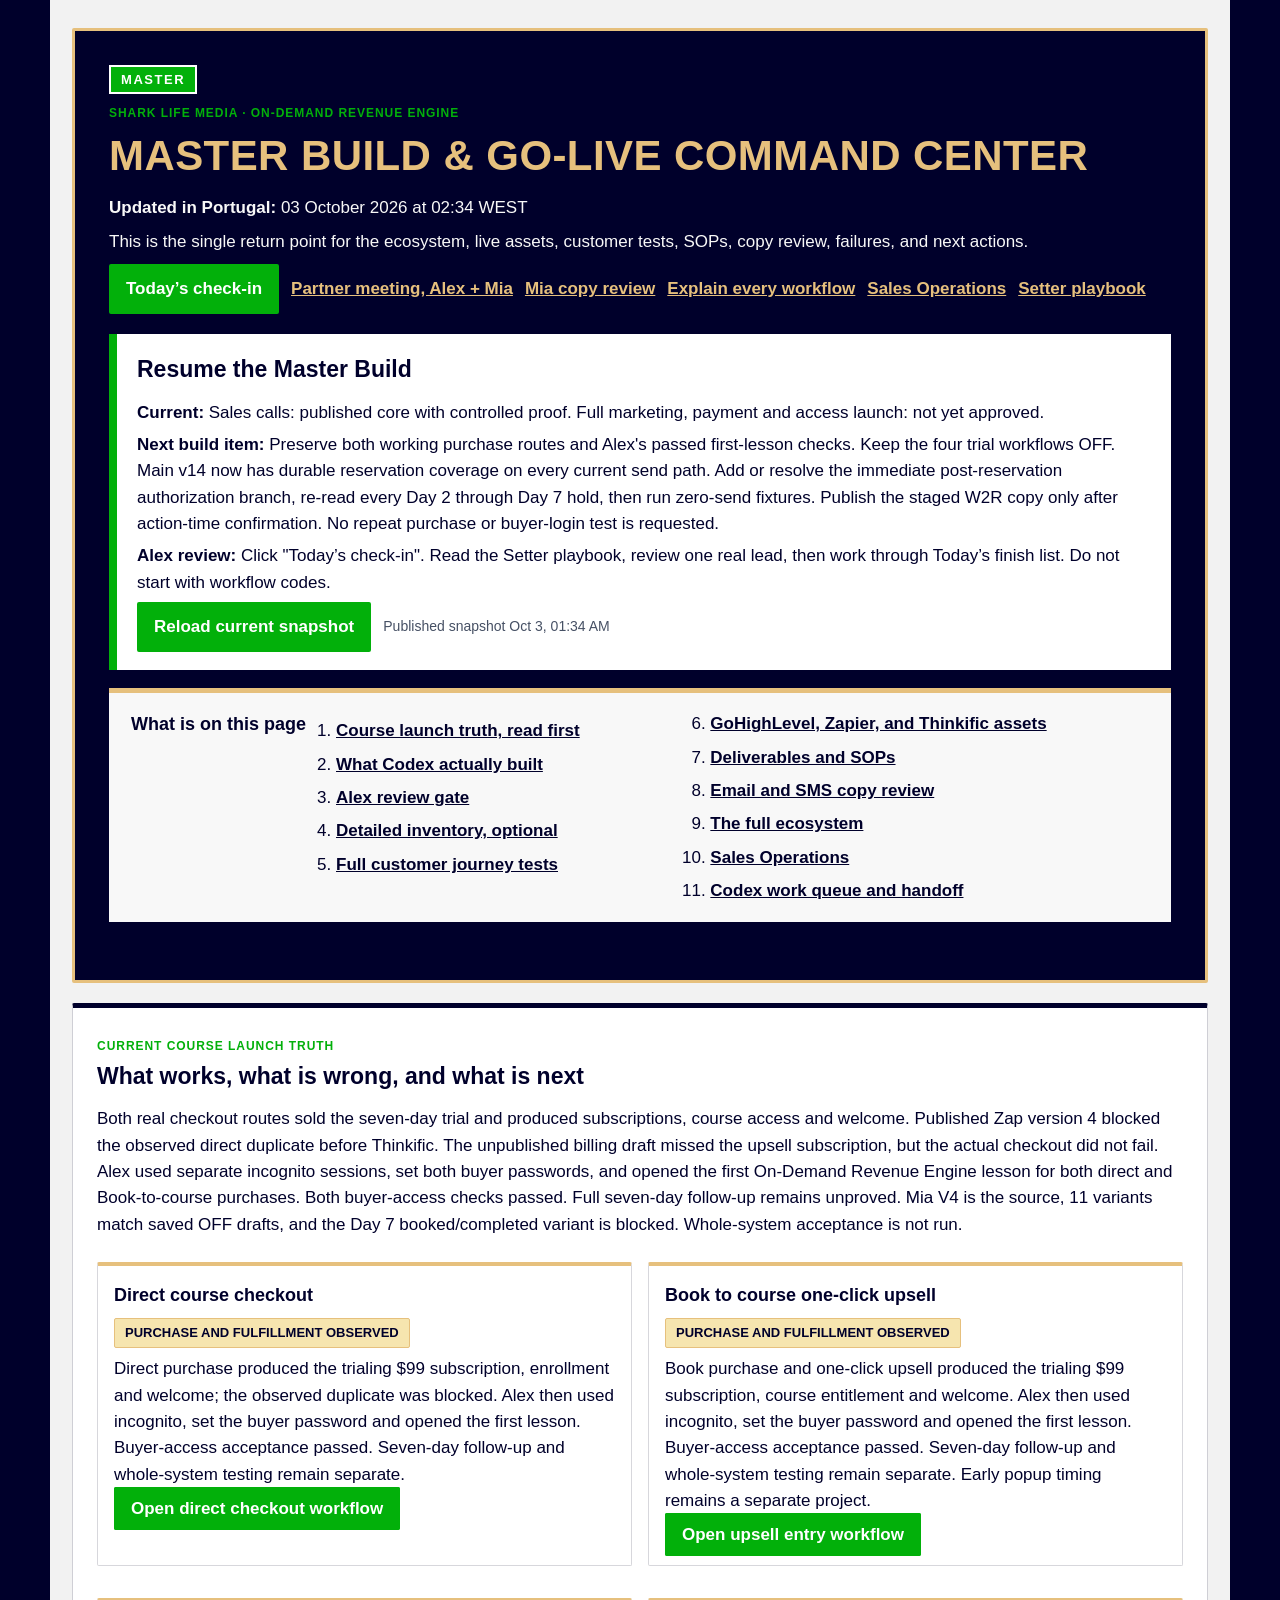
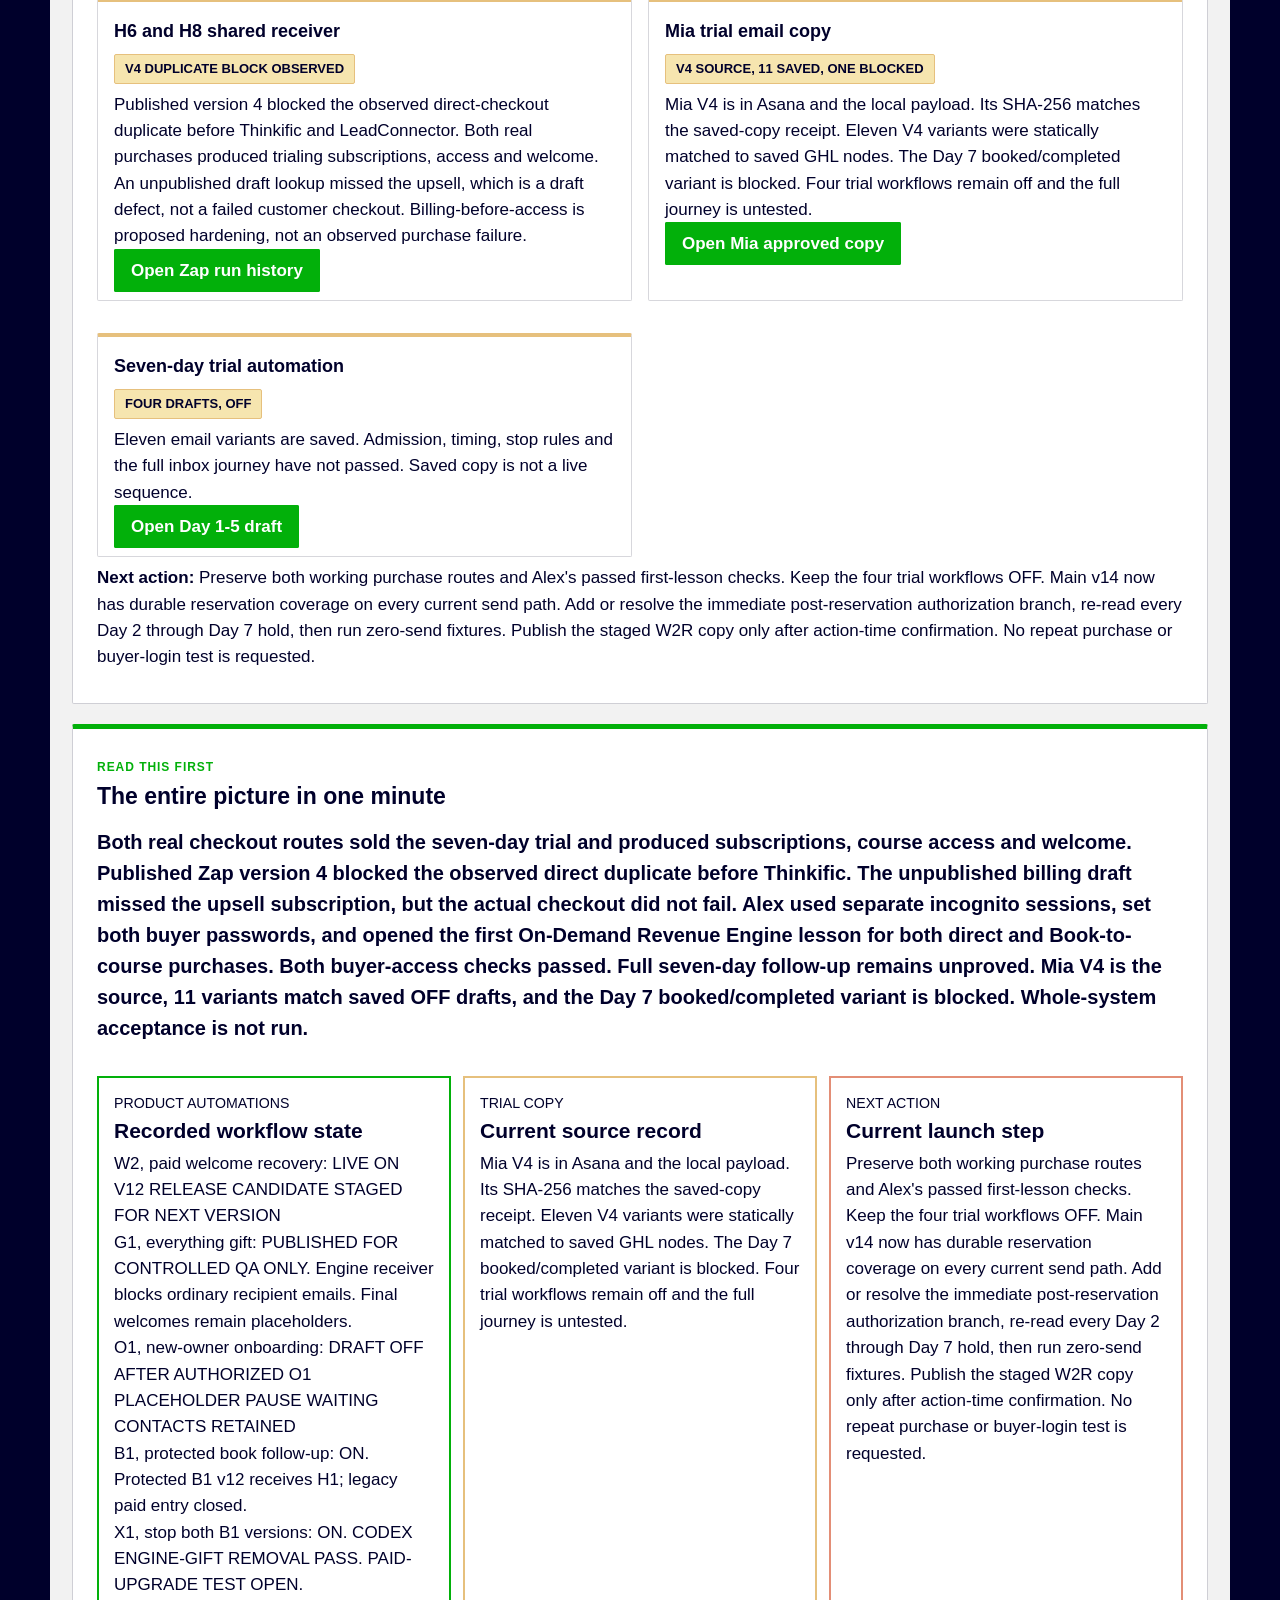
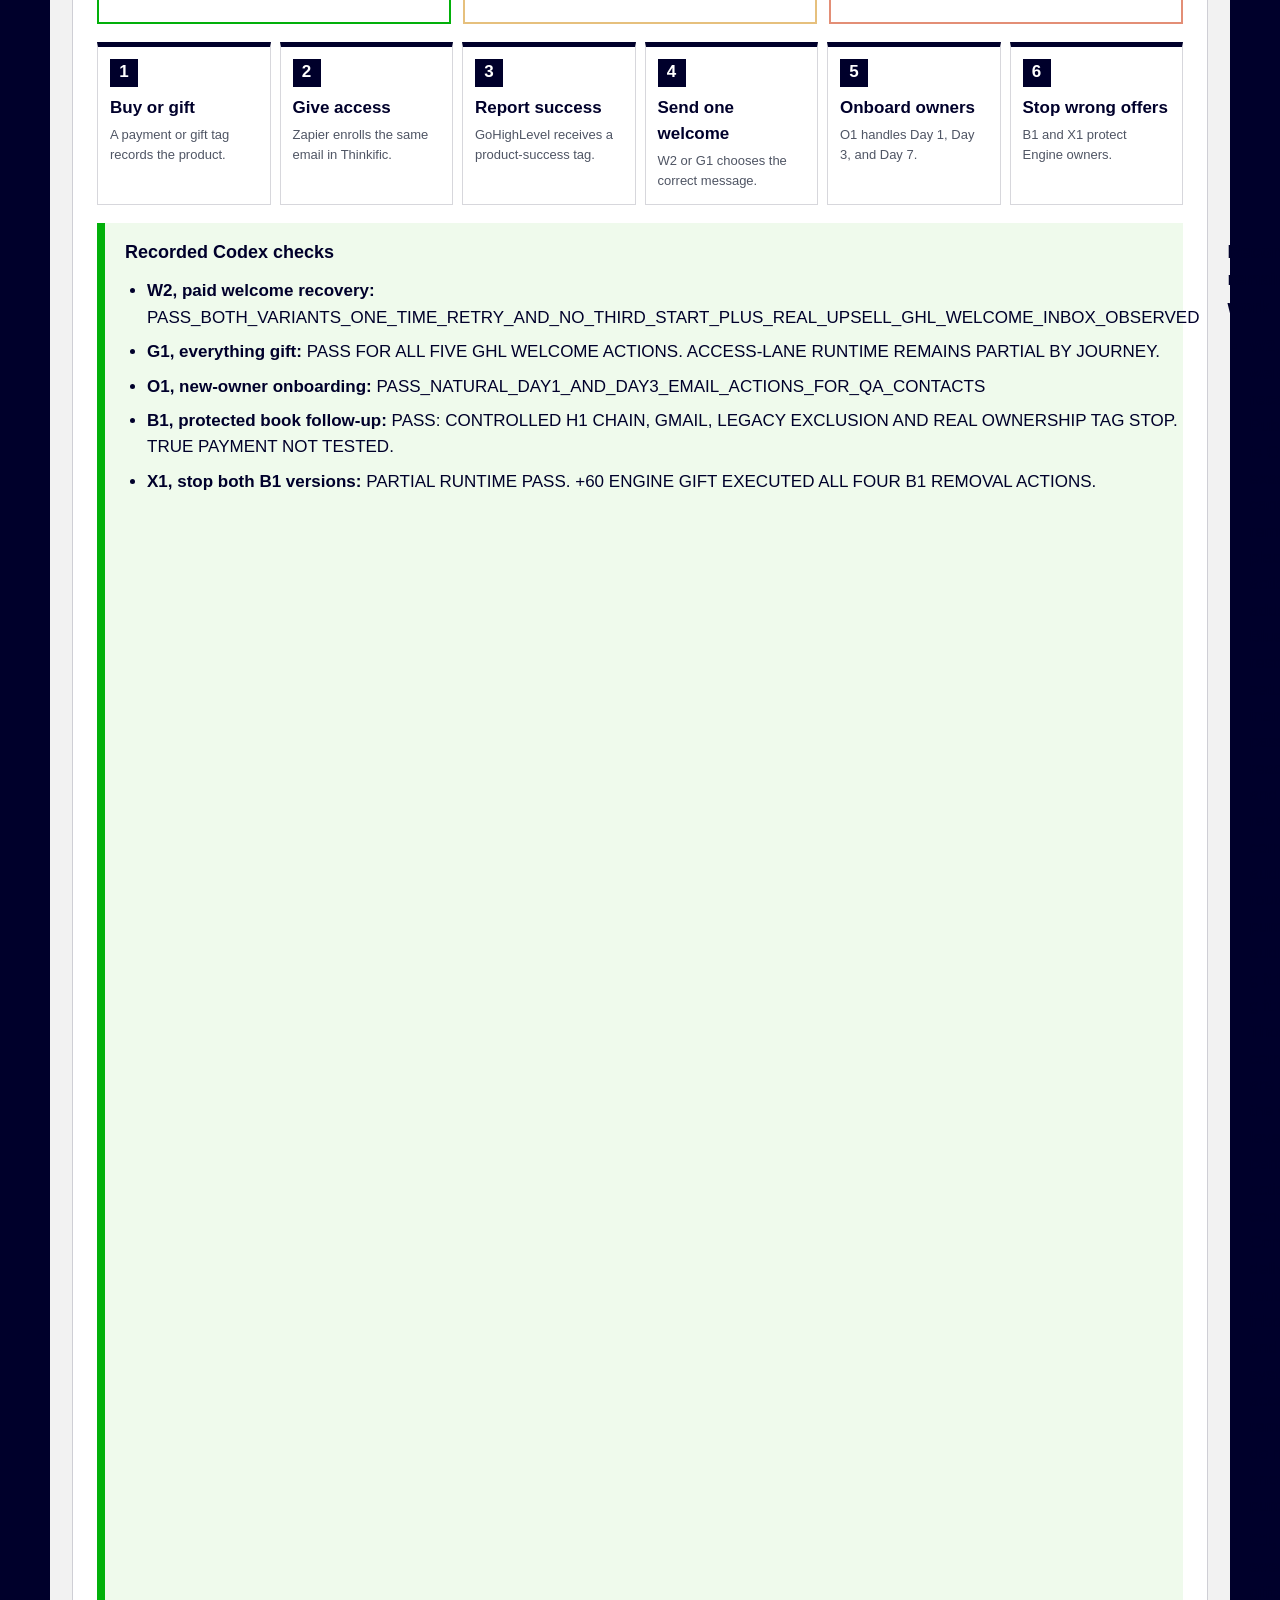
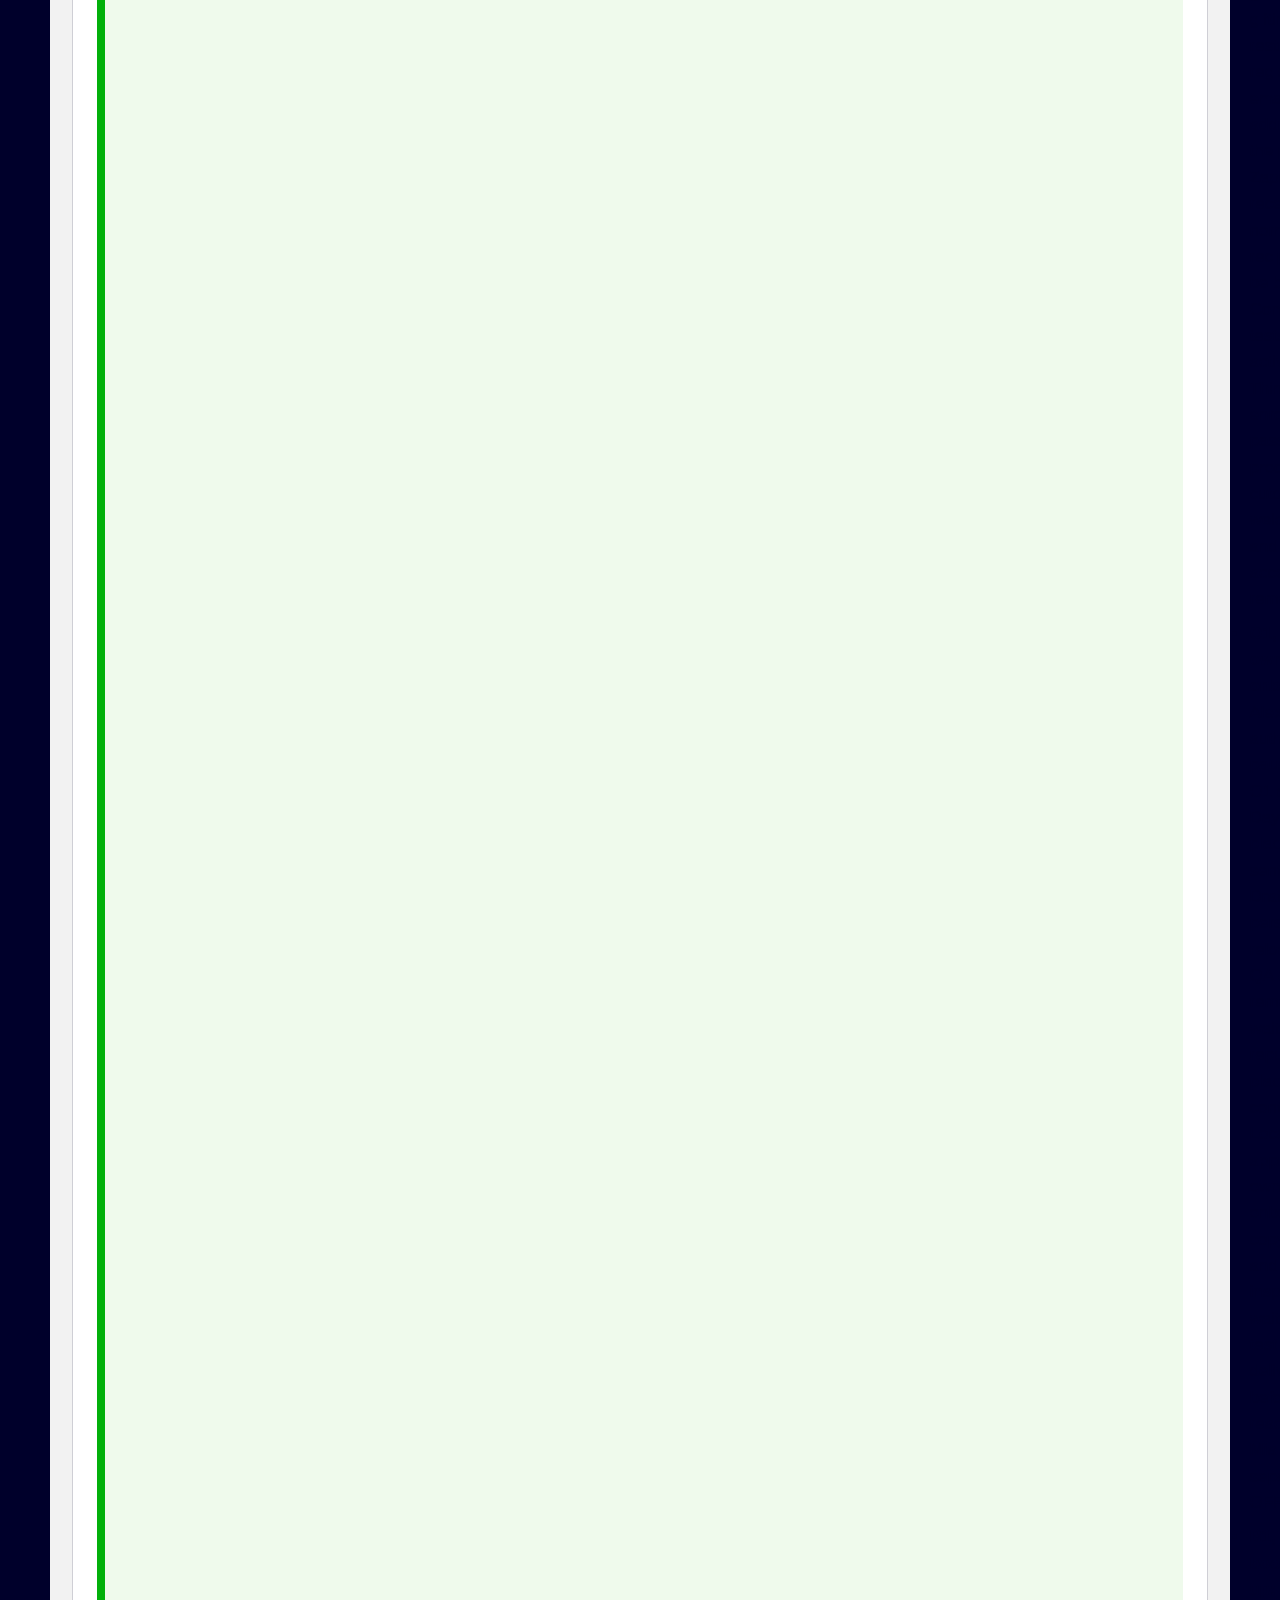
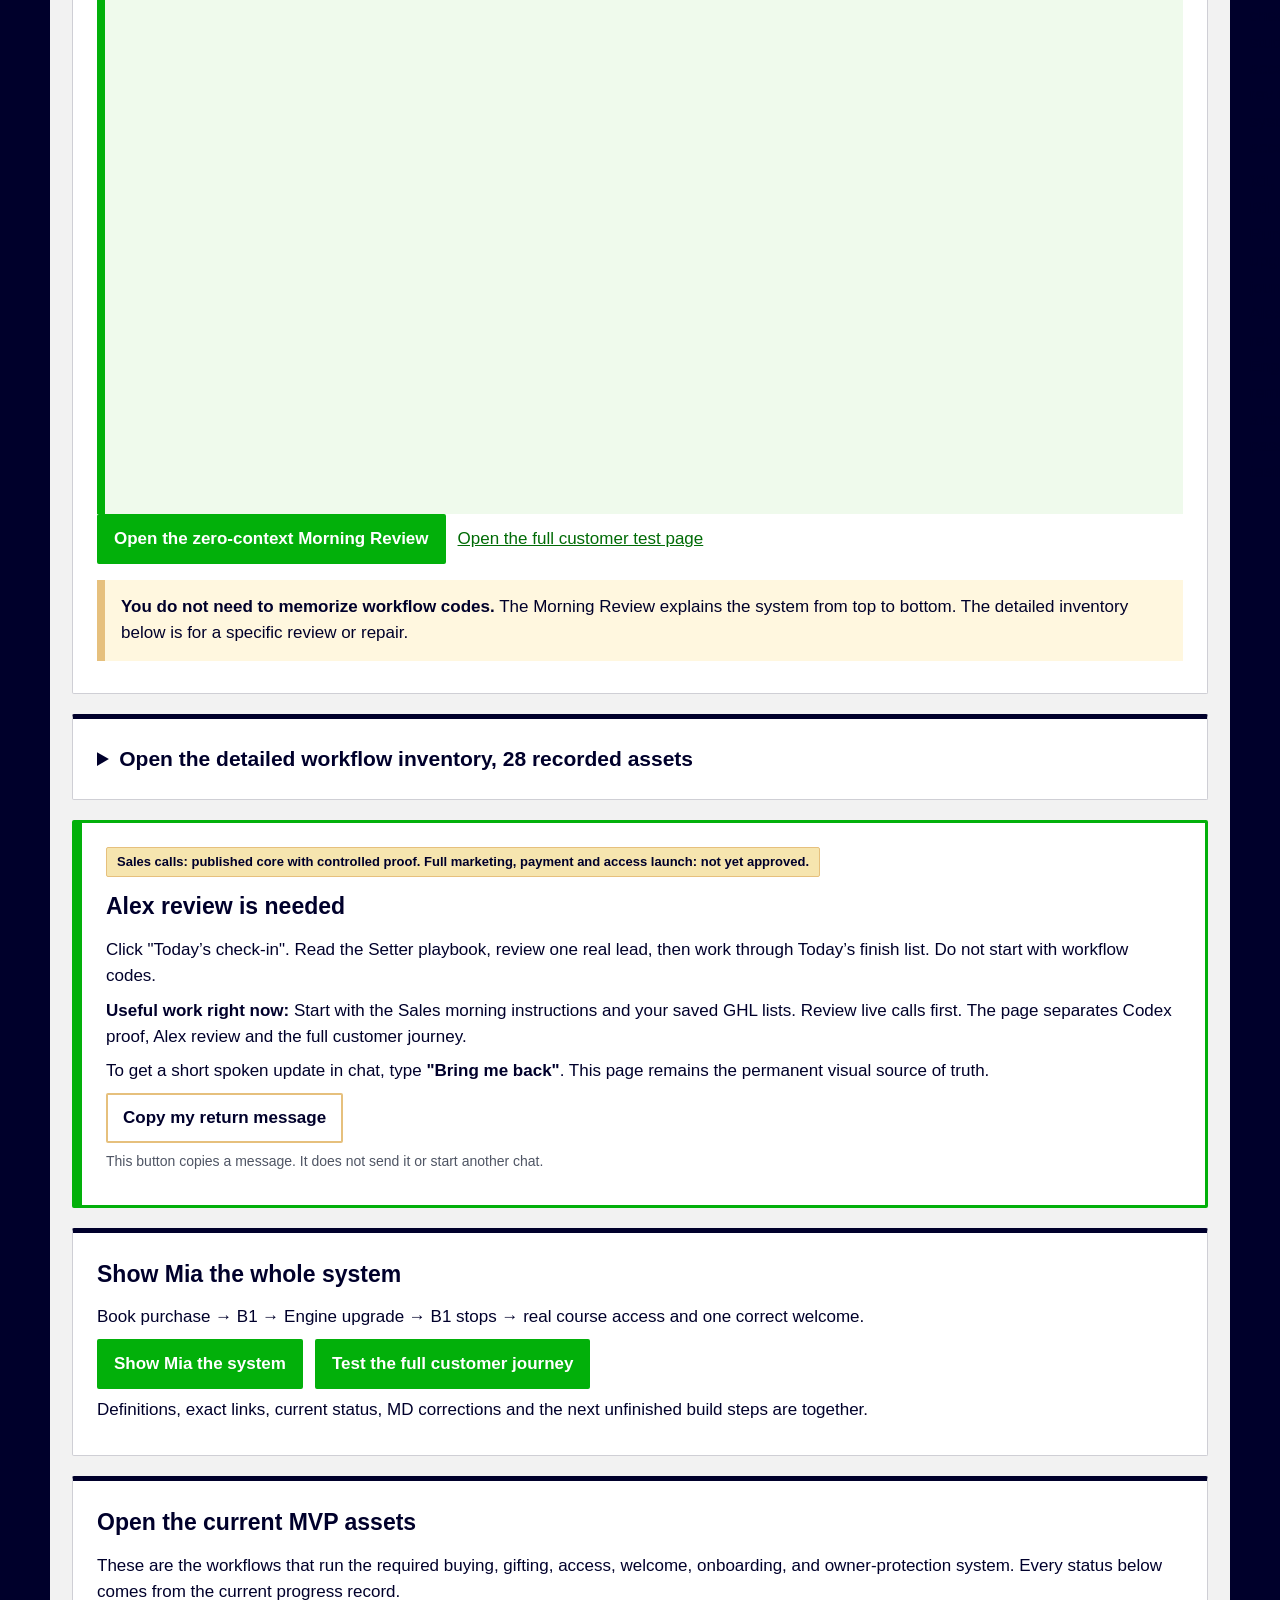
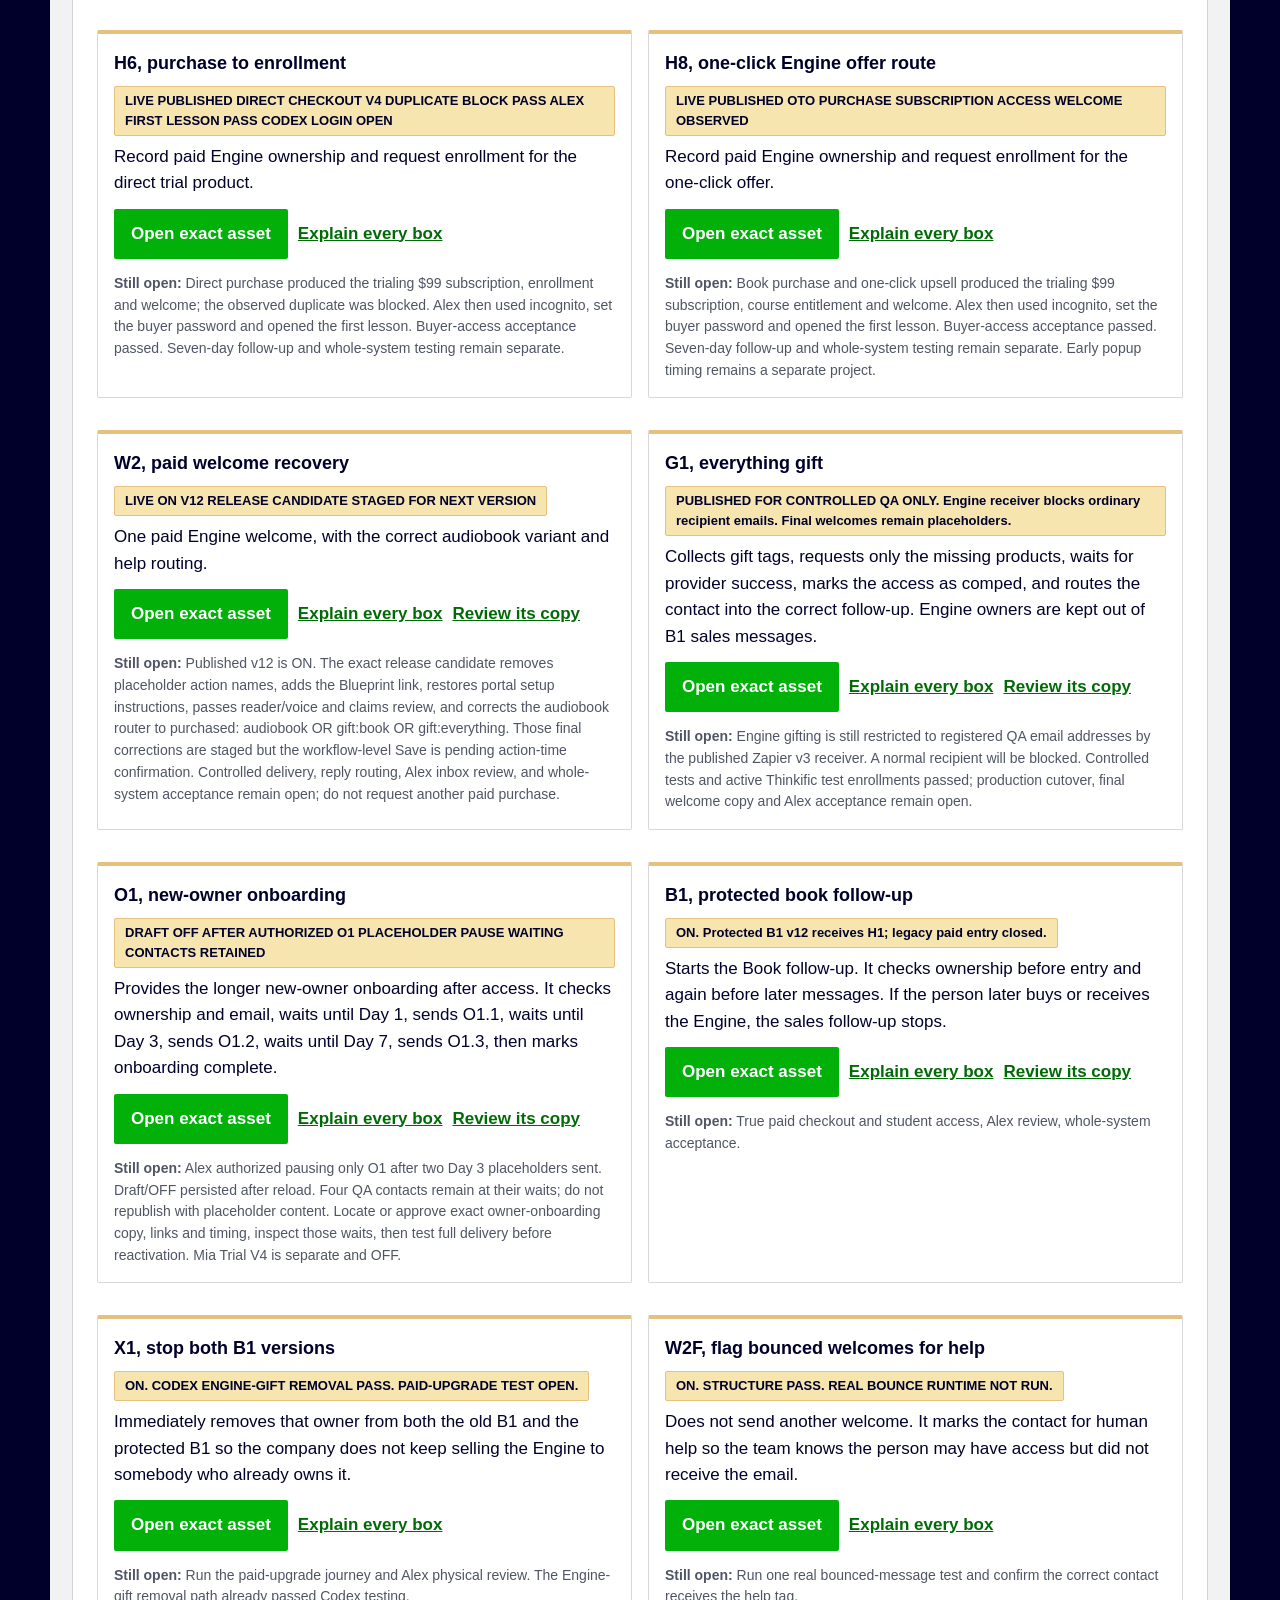
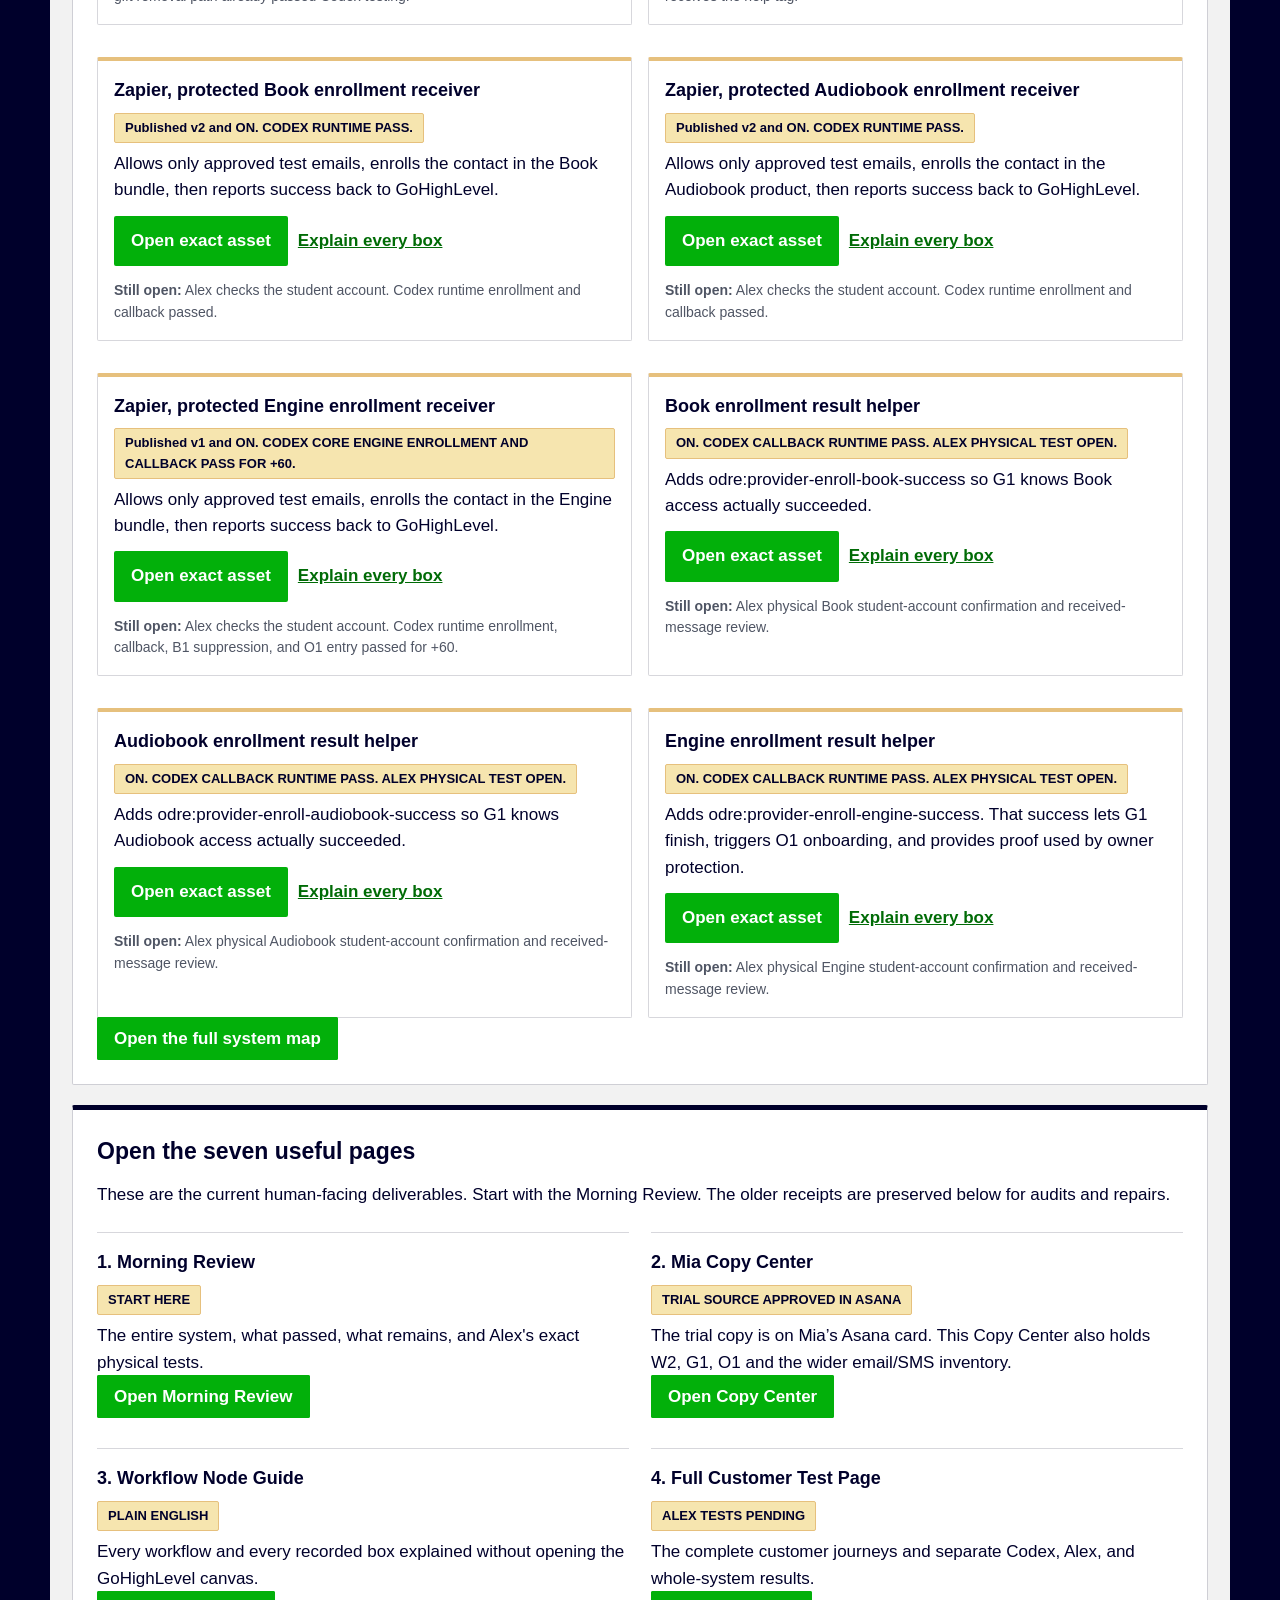
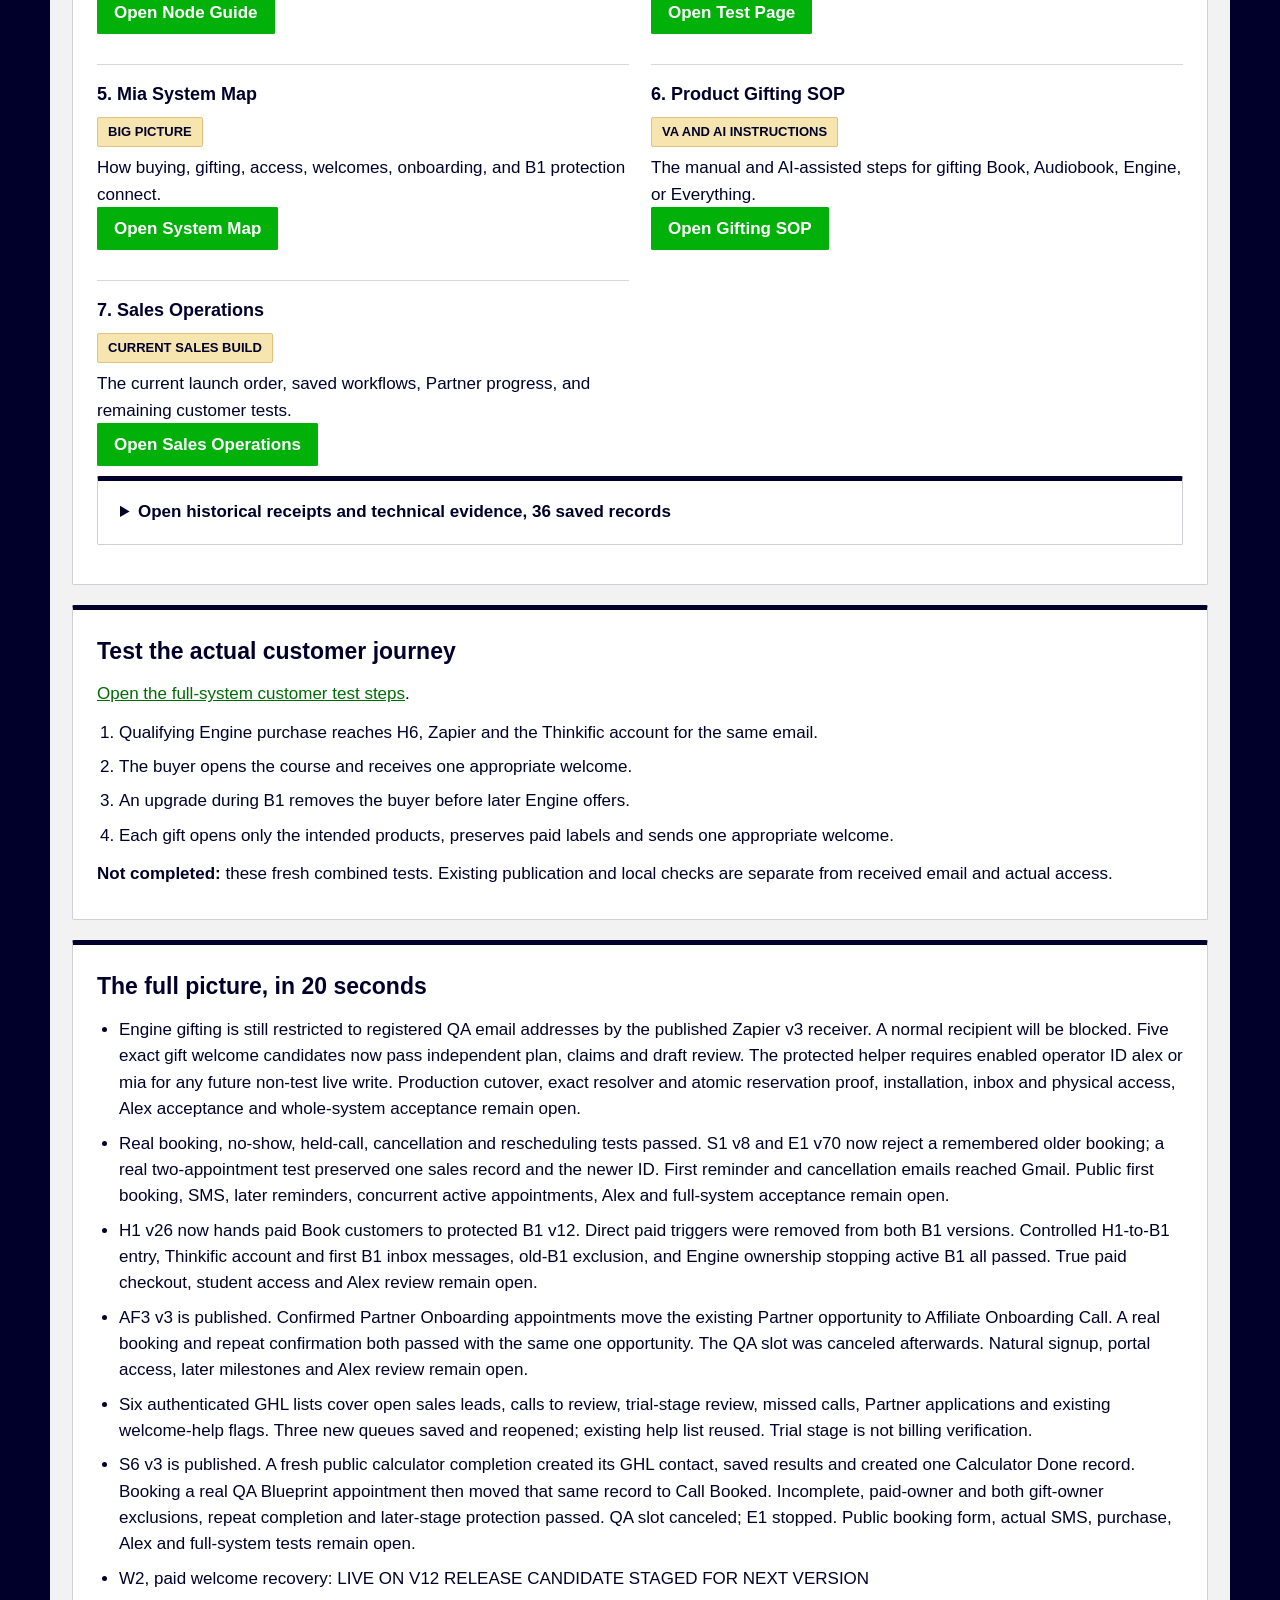
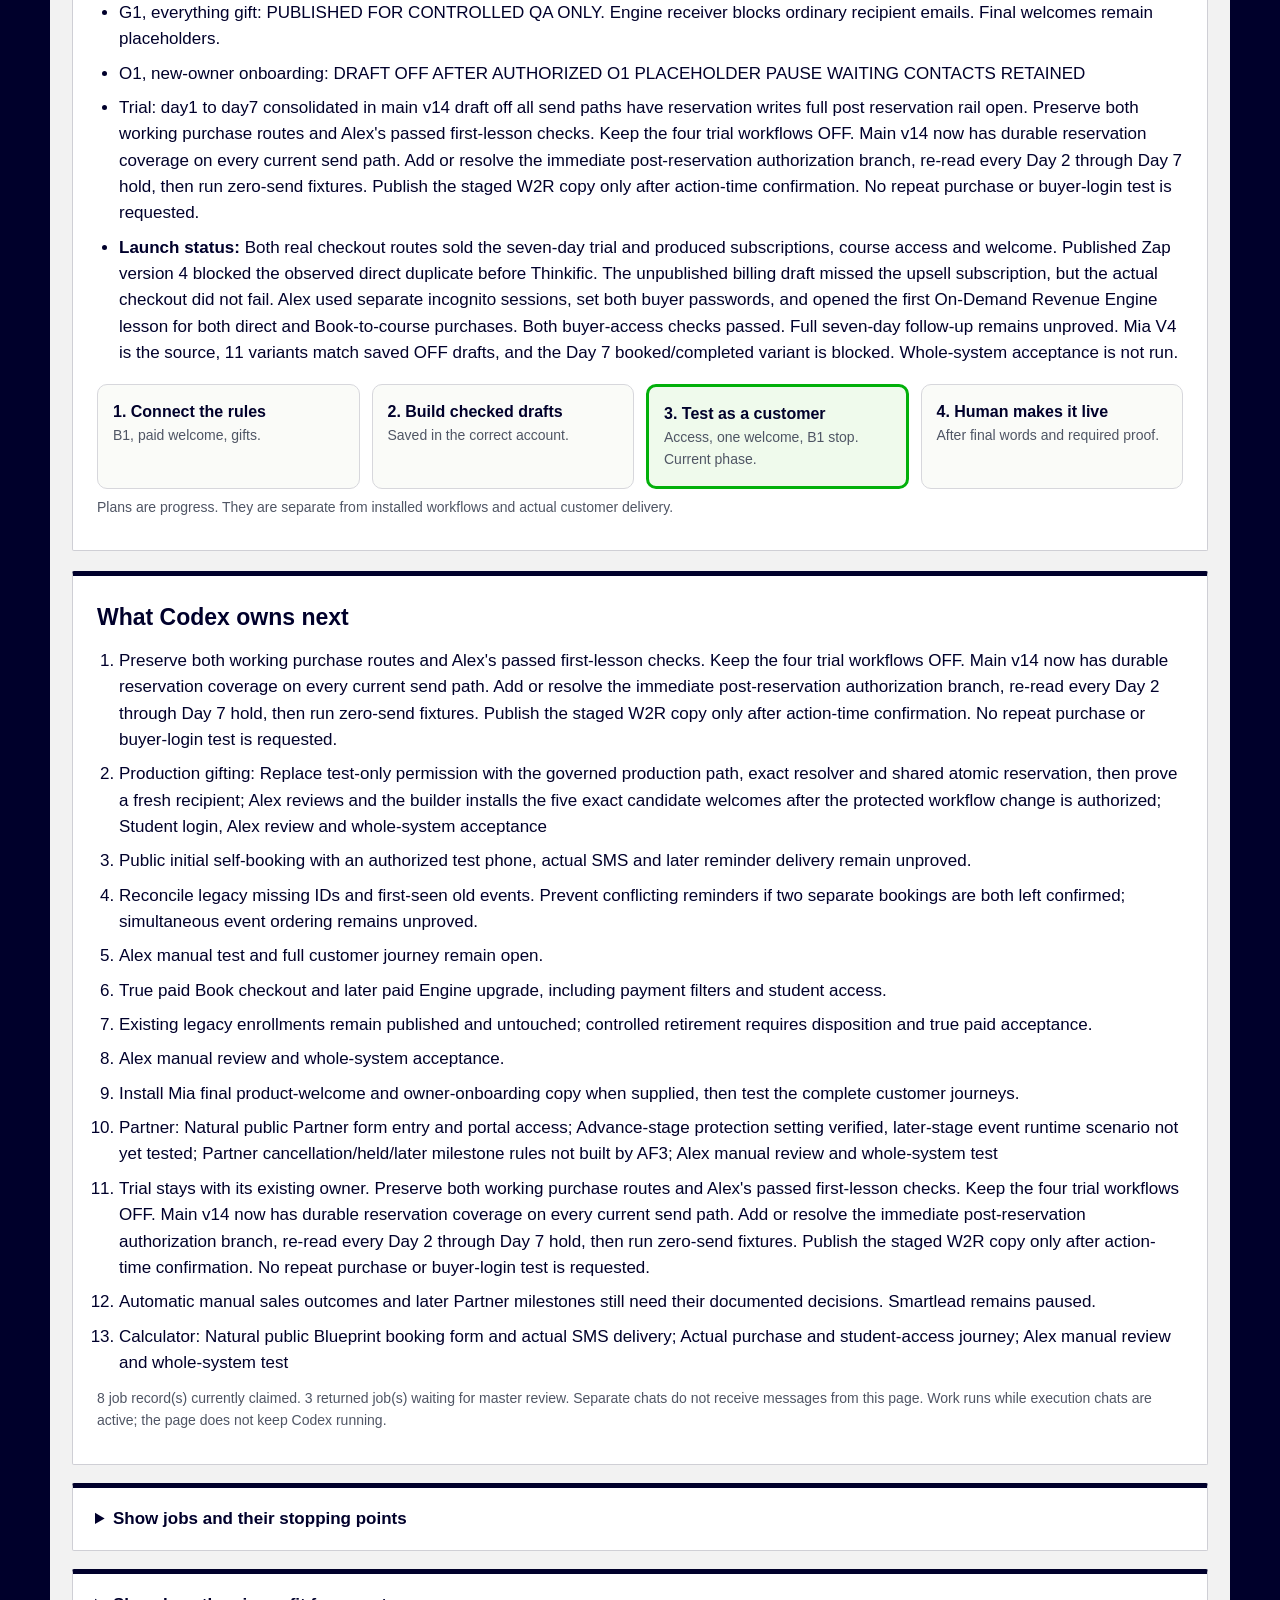
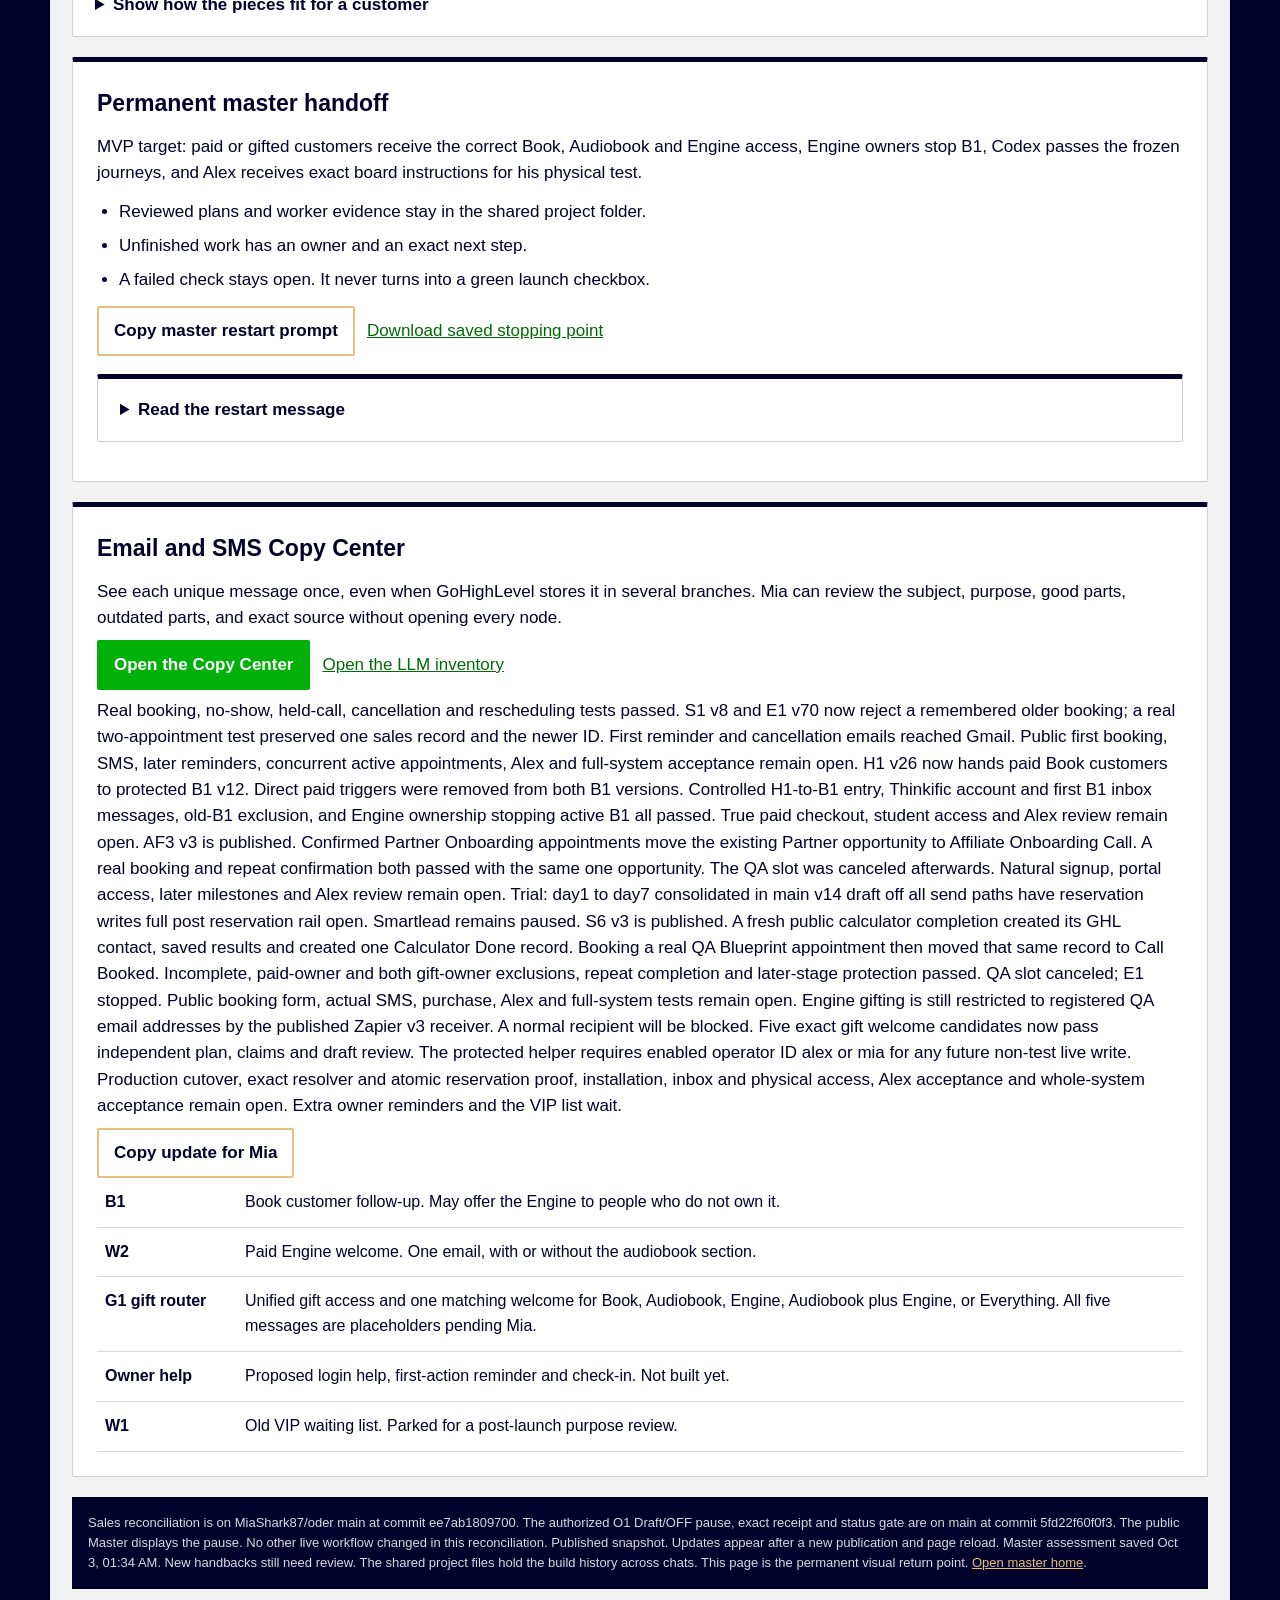
==== commit 9e07b33e: "Publish G1 one-welcome safety status" ====
--- a/index.html
+++ b/index.html
@@ -1 +1,21 @@
-<!doctype html><html lang="en"><head><meta charset="utf-8"><meta name="viewport" content="width=device-width,initial-scale=1"><title>SLM MASTER | On-Demand Revenue Engine Command Center</title><link rel="stylesheet" href="focus.css"></head><body><div id="engine-home"></div><script id="focus-progress" type="application/json">{"updated_at": "2026-10-02T18:24:26+01:00", "founder_status": "Sales calls: published core with controlled proof. Full marketing, payment and access launch: not yet approved.", "summary": "Real booking, no-show, held-call, cancellation and rescheduling tests passed. S1 v8 and E1 v70 now reject a remembered older booking; a real two-appointment test preserved one sales record and the newer ID. First reminder and cancellation emails reached Gmail. Public first booking, SMS, later reminders, concurrent active appointments, Alex and full-system acceptance remain open. H1 v26 now hands paid Book customers to protected B1 v12. Direct paid triggers were removed from both B1 versions. Controlled H1-to-B1 entry, Thinkific account and first B1 inbox messages, old-B1 exclusion, and Engine ownership stopping active B1 all passed. True paid checkout, student access and Alex review remain open. AF3 v3 is published. Confirmed Partner Onboarding appointments move the existing Partner opportunity to Affiliate Onboarding Call. A real booking and repeat confirmation both passed with the same one opportunity. The QA slot was canceled afterwards. Natural signup, portal access, later milestones and Alex review remain open. Trial: four drafts off eleven emails nine holds day1 seven field early guard saved runtime not run. Smartlead remains paused. S6 v3 is published. A fresh public calculator completion created its GHL contact, saved results and created one Calculator Done record. Booking a real QA Blueprint appointment then moved that same record to Call Booked. Incomplete, paid-owner and both gift-owner exclusions, repeat completion and later-stage protection passed. QA slot canceled; E1 stopped. Public booking form, actual SMS, purchase, Alex and full-system tests remain open. Engine gifting is still restricted to registered QA email addresses by the published Zapier v3 receiver. A normal recipient will be blocked. Controlled tests and active Thinkific test enrollments passed; production cutover, final welcome copy and Alex acceptance remain open.", "phase": "FULL_ECOSYSTEM_STAGED_RELEASE_REVENUE_LANE_FOUNDATION", "execution_state": "W2_BOTH_VARIANTS_RECOVERY_AND_G1_FIVE_WELCOMES_CODEX_PASS_FINAL_COPY_AND_ALEX_TESTS_PENDING", "launch_ready": false, "human_actions": [{"id": "ALEX_REACTIVATE_GHL", "text": "No action required. GoHighLevel access was restored on September 23, 2026.", "status": "RESOLVED_2026-09-23", "review": "https://app.gohighlevel.com/"}, {"id": "ALEX_MORNING_REVIEW", "text": "Click \"Today’s check-in\". Read the Setter playbook, review one real lead, then work through Today’s finish list. Do not start with workflow codes.", "status": "AWAITING_ALEX_PHYSICAL_REVIEW", "review": "https://alexwerninck.github.io/slm-odre-command-center/sales-operations-mvp.html#launch-24h"}], "next_work": ["Preserve both working purchase routes and Alex's passed first-lesson checks. Keep the four trial workflows OFF. Prove the separate trial source's exact event-to-order/subscription selection for direct and Book upsell, plus current same-buyer access; then finish before-send guards, one-send reservation and controlled inbox delivery. No repeat purchase or buyer-login test is requested.", "Production gifting: Replace test-only permission with validated authorized production gifting, then prove a fresh recipient; Install Mia final welcome copy and links; Student login, Alex review and whole-system acceptance", "Public initial self-booking with an authorized test phone, actual SMS and later reminder delivery remain unproved.", "Reconcile legacy missing IDs and first-seen old events. Prevent conflicting reminders if two separate bookings are both left confirmed; simultaneous event ordering remains unproved.", "Alex manual test and full customer journey remain open.", "True paid Book checkout and later paid Engine upgrade, including payment filters and student access.", "Existing legacy enrollments remain published and untouched; controlled retirement requires disposition and true paid acceptance.", "Alex manual review and whole-system acceptance.", "Install Mia final product-welcome and owner-onboarding copy when supplied, then test the complete customer journeys.", "Partner: Natural public Partner form entry and portal access; Advance-stage protection setting verified, later-stage event runtime scenario not yet tested; Partner cancellation/held/later milestone rules not built by AF3; Alex manual review and whole-system test", "Trial stays with its existing owner. Preserve both working purchase routes and Alex's passed first-lesson checks. Keep the four trial workflows OFF. Prove the separate trial source's exact event-to-order/subscription selection for direct and Book upsell, plus current same-buyer access; then finish before-send guards, one-send reservation and controlled inbox delivery. No repeat purchase or buyer-login test is requested.", "Automatic manual sales outcomes and later Partner milestones still need their documented decisions. Smartlead remains paused.", "Calculator: Natural public Blueprint booking form and actual SMS delivery; Actual purchase and student-access journey; Alex manual review and whole-system test"], "founder_now": "Start with the Sales morning instructions and your saved GHL lists. Review live calls first. The page separates Codex proof, Alex review and the full customer journey.", "progress_components": [{"id": "B1", "name": "B1, protected book follow-up", "asset_url": "https://app.gohighlevel.com/v2/location/PD3fQBJGWmfpGiwQnwnW/automation/workflow/1f3cf55a-27dc-4ef2-822a-fdc62e90f11c", "build_percent": {"done": 50, "total": 50}, "build_basis": "All 50 active message safeguards are installed. Entry protection and portal skips were also saved and freshly verified.", "checks_done": 0, "checks_total": 1, "test_state": "Controlled H1 entry, first B1 Gmail receipt, old B1 exclusion and Engine ownership stopping active B1 passed. Actual paid checkout remains open.", "live_state": "ON. Protected B1 v12 receives H1; legacy paid entry closed.", "next_step": "Alex follows one true Book purchase through access and B1, then upgrades to the Engine and confirms B1 stops.", "build_label": "Owner checks installed", "codex_test_state": "PASS: CONTROLLED H1 CHAIN, GMAIL, LEGACY EXCLUSION AND REAL OWNERSHIP TAG STOP. TRUE PAYMENT NOT TESTED.", "alex_test_state": "NOT RUN", "system_test_state": "NOT RUN", "overall_complete": false, "codex_check_state": "Published H1 v26, protected B1 v12 and legacy B1 v36 reloaded. Paid trigger removed from both B1 copies; provider-success trigger retained.", "plain_english": {"platform": "GoHighLevel", "who": "A person who has verified Book access and does not already own the On-Demand Revenue Engine.", "what": "Starts the Book follow-up. It checks ownership before entry and again before later messages. If the person later buys or receives the Engine, the sales follow-up stops.", "see": "Paid orders reach H1, then protected B1. Its remaining native trigger is provider Book success. The owner admission check, five-minute wait and per-message guards follow.", "missing": "True paid checkout and student access, Alex review, whole-system acceptance.", "built": "H1 v26 now hands paid Book customers to protected B1 v12. Direct paid triggers were removed from both B1 versions. Controlled H1-to-B1 entry, Thinkific account and first B1 inbox messages and B1 inbox messages, old-B1 exclusion, and Engine ownership stopping active B1 all passed. True paid checkout, student access and Alex review remain open."}}, {"id": "W2", "name": "W2, paid welcome recovery", "asset_url": "https://app.gohighlevel.com/v2/location/PD3fQBJGWmfpGiwQnwnW/automation/workflow/c55cd1d8-0026-4bdc-978e-f8a59bf90649", "build_percent": {"done": 12, "total": 12}, "build_basis": "Current W2R v11 is Published/ON. It includes two PLACEHOLDER action names and both rendered messages omit the promised Blueprint link.", "checks_done": null, "checks_total": null, "test_state": "PASS_BOTH_VARIANTS_ONE_TIME_RETRY_AND_NO_THIRD_START_PLUS_REAL_UPSELL_GHL_WELCOME_INBOX_OBSERVED", "live_state": "LIVE ON CODEX BOTH VARIANTS RETRY DUPLICATE PASS", "next_step": "Reconcile the existing welcome with Mia's source and the thank-you page's Blueprint promise, preserving the observed paid fulfillment.", "build_label": "Draft assembly", "codex_test_state": "PASS_BOTH_VARIANTS_ONE_TIME_RETRY_AND_NO_THIRD_START_PLUS_REAL_UPSELL_GHL_WELCOME_INBOX_OBSERVED", "alex_test_state": "NOT_RUN", "system_test_state": "PARTIAL_W2_GHL_ACTION_PASS", "overall_complete": false, "codex_check_state": "PASS_BOTH_VARIANTS_ONE_TIME_RETRY_AND_NO_THIRD_START_PLUS_REAL_UPSELL_GHL_WELCOME_INBOX_OBSERVED", "plain_english": {"platform": "GoHighLevel", "who": "A paid On-Demand Revenue Engine owner. They enter from a successful funnel payment or when the purchased:odre tag is first added.", "what": "One paid Engine welcome, with the correct audiobook variant and help routing.", "see": "Two triggers at the top. Then Prior paid welcome attempt recorded?, a five-minute wait, email permission paths, an audiobook choice, two alternative welcome emails, help paths, and odre:welcome-attempted markers.", "missing": "The real Book-to-course upsell produced a GHL welcome in the test inbox. Current v11 is Published/ON, but two action names still contain PLACEHOLDER, both rendered messages omit the promised Blueprint link, and exact Mia approval is not recorded. Alex message review and whole-system acceptance remain separate; do not request another purchase to repeat the observed inbox result.", "built": "One paid Engine welcome, with the correct audiobook variant and help routing."}, "latest_receipt": "ODRE4_TRIAL_2026-09-23/H6_H8_REPEAT_SAFETY_RECEIPT_2026-09-24.json"}, {"id": "O1", "name": "O1, new-owner onboarding", "asset_url": "https://app.gohighlevel.com/v2/location/PD3fQBJGWmfpGiwQnwnW/automation/workflow/b4caee4a-b42f-492e-918a-192f026ebeb4", "build_percent": {"done": 10, "total": 10}, "build_basis": "Trigger, owner gate, email gate, Day 1, Day 3, Day 7, completion marker, and Settings are saved and passed reload readback. Final Mia copy and runtime tests remain.", "checks_done": 1, "checks_total": 3, "test_state": "PASS_NATURAL_DAY1_AND_DAY3_EMAIL_ACTIONS_FOR_QA_CONTACTS", "live_state": "DRAFT OFF AFTER AUTHORIZED O1 PLACEHOLDER PAUSE WAITING CONTACTS RETAINED", "next_step": "Alex authorized pausing only O1 after two Day 3 placeholders sent. Draft/OFF persisted after reload. Four QA contacts remain at their waits; do not republish with placeholder content. Locate or approve exact owner-onboarding copy, links and timing, inspect those waits, then test full delivery before reactivation. Mia Trial V4 is separate and OFF.", "build_label": "Placeholder structure built", "codex_test_state": "PASS_NATURAL_DAY1_AND_DAY3_EMAIL_ACTIONS_FOR_QA_CONTACTS", "alex_test_state": "DAY3_PLACEHOLDER_INBOX_SCREENSHOT_CONFIRMED_ONLY", "system_test_state": "NOT_RUN", "overall_complete": false, "codex_check_state": "Exact workflow reloaded after save. Fit to Screen showed the owner gate, email gate, full active Day 1, Day 3, Day 7 path, completion marker, and two disabled obsolete email actions.", "plain_english": {"platform": "GoHighLevel", "who": "A paid or gifted Engine owner after Thinkific enrollment succeeds and GoHighLevel receives the Engine success tag.", "what": "Provides the longer new-owner onboarding after access. It checks ownership and email, waits until Day 1, sends O1.1, waits until Day 3, sends O1.2, waits until Day 7, sends O1.3, then marks onboarding complete.", "see": "The Engine success trigger, verified owner gate, valid-email gate, Day 1 email, two-day wait, Day 3 email, four-day wait, Day 7 email, and the completion tag.", "missing": "Alex authorized pausing only O1 after two Day 3 placeholders sent. Draft/OFF persisted after reload. Four QA contacts remain at their waits; do not republish with placeholder content. Locate or approve exact owner-onboarding copy, links and timing, inspect those waits, then test full delivery before reactivation. Mia Trial V4 is separate and OFF.", "built": "Built the three-email Engine onboarding path for Day 1, Day 3, and Day 7, including ownership, email, and completion checks. Placeholder copy is installed until Mia supplies the final copy."}, "latest_receipt": "ENGINE_O1_PAUSED_WAIT_READBACK_2026-09-24.json"}, {"id": "W2F", "name": "W2F, flag bounced welcomes for help", "asset_url": "https://app.gohighlevel.com/v2/location/PD3fQBJGWmfpGiwQnwnW/automation/workflow/d1e26e82-aa9a-4028-ac7a-90ffd7fd3ef4", "build_percent": {"done": 10, "total": 10}, "build_label": "Draft assembly", "build_basis": "Ten scoped draft assembly milestones: five exact product Bounced scopes, help writer, END, and three settings. Fresh root reopening and independent native names/configuration checked. Exact selected UUIDs not exposed in latest independent canvas, actual tests remain open.", "checks_done": 0, "checks_total": 1, "test_state": "Whole welcome-bounce journey NOT RUN", "live_state": "ON. STRUCTURE PASS. REAL BOUNCE RUNTIME NOT RUN.", "next_step": "Run one real bounced welcome and confirm the same contact receives odre:welcome-needs-help.", "codex_test_state": "NOT RUN", "alex_test_state": "NOT RUN", "system_test_state": "NOT RUN", "overall_complete": false, "codex_check_state": "Five scoped Bounced events and actual selected workflow names, help tag, END and settings independently configuration-checked. Latest native selected UUIDs UNKNOWN. Actual tests NOT RUN.", "plain_english": {"platform": "GoHighLevel", "who": "A paid or gifted owner whose welcome email is reported as bounced.", "what": "Does not send another welcome. It marks the contact for human help so the team knows the person may have access but did not receive the email.", "see": "Five bounced-email entry scopes, one help-tag action, and an end step.", "missing": "Run one real bounced-message test and confirm the correct contact receives the help tag.", "built": "Built the bounced-welcome safety workflow so five kinds of failed welcome emails can be marked for human help."}}, {"id": "X1", "name": "X1, stop both B1 versions", "asset_url": "https://app.gohighlevel.com/v2/location/PD3fQBJGWmfpGiwQnwnW/automation/workflow/9f410adb-299e-4ba2-882c-ebcfe7b6973a", "build_percent": {"done": 8, "total": 8}, "build_basis": "Draft assembly: three ownership triggers, two specific B1 targets and three saved settings. Two duplicate actions disabled.", "checks_done": 1, "checks_total": 3, "test_state": "Engine-gift removal passed. Paid and Everything-owner upgrade journeys remain open.", "live_state": "ON. CODEX ENGINE-GIFT REMOVAL PASS. PAID-UPGRADE TEST OPEN.", "next_step": "Run the true paid-upgrade journey, then Alex physically checks that later B1 Engine offers stop.", "build_label": "Draft assembly", "codex_test_state": "PARTIAL RUNTIME PASS. +60 ENGINE GIFT EXECUTED ALL FOUR B1 REMOVAL ACTIONS.", "alex_test_state": "NOT RUN", "system_test_state": "NOT RUN", "overall_complete": false, "codex_check_state": "Current v3 verified in GoHighLevel version history: purchased:odre, gift:odre and gift:everything triggers; active old/new B1 removals; two disabled duplicate actions.", "plain_english": {"platform": "GoHighLevel", "who": "Anyone who becomes an Engine owner through purchase, Engine gift, or Everything gift.", "what": "Immediately removes that owner from both the old B1 and the protected B1 so the company does not keep selling the Engine to somebody who already owns it.", "see": "Three ownership triggers and four remove-from-workflow actions covering the old and replacement B1 workflows.", "missing": "Run the paid-upgrade journey and Alex physical review. The Engine-gift removal path already passed Codex testing.", "built": "Built the stop switch that removes a new Engine owner from both the old B1 and the protected B1. Purchase, Engine gift, and Everything gift can trigger it."}}, {"id": "FULL_SYSTEM", "name": "Entire customer journey", "asset_url": "https://alexwerninck.github.io/slm-odre-command-center/test-real.html", "build_percent": {"done": 6, "total": 6}, "build_basis": "Core MVP draft groups and the fail-closed SOP package are assembled and static verified. Runtime proof remains separate.", "checks_done": 0, "checks_total": 6, "test_state": "Four product lanes have partial or complete Codex evidence. Paid upgrade, duplicate, inbox, and Alex checks remain open.", "live_state": "PARTIAL CODEX RUNTIME PASS. ENGINE, BOOK, AUDIOBOOK, AND EVERYTHING ACCESS LANES HAVE LIVE EVIDENCE.", "next_step": "Run paid Book-to-Engine upgrade and duplicate protection, then Alex completes the physical inbox and student-account review.", "build_label": "Build", "codex_test_state": "PARTIAL PASS. ALEX AND FINAL WHOLE-SYSTEM REVIEW REMAIN OPEN.", "alex_test_state": "NOT RUN", "system_test_state": "NOT RUN", "overall_complete": false, "codex_check_state": "All three receivers have six steps and reject unauthorized stored samples. All three helpers were re-opened with the matching 22-address cohort, permit, and product success tag. External runtime NOT RUN.", "plain_english": {"platform": "this Command Center", "who": "Every paid or gifted test customer used to prove the ecosystem.", "what": "Checks the complete journey across GoHighLevel, Zapier, Thinkific, emails, ownership tags, and B1 suppression.", "see": "Six customer cards covering Book, Audiobook, Engine, Everything, paid upgrade, and duplicate or wrong-product protection.", "missing": "Paid upgrade, duplicate protection, received-message checks, and Alex physical testing.", "built": "Connected the MVP products, access routes, welcome routes, B1 protection, test contacts, evidence log, and operator instructions into one tracked system."}}, {"id": "H6", "name": "H6, purchase to enrollment", "asset_url": "https://app.gohighlevel.com/v2/location/PD3fQBJGWmfpGiwQnwnW/automation/workflow/f073cea3-2a88-4826-b271-5c524cb39f25", "build_percent": null, "build_basis": "Existing published connection. Qualifying filters and ownership writer observed; no replacement build counted.", "checks_done": null, "checks_total": null, "test_state": "PASS_THROUGH_THANK_YOU_ENROLLMENT_WELCOME_AND_DUPLICATE_BLOCK_STUDENT_LOGIN_NOT_PROVED", "live_state": "LIVE PUBLISHED DIRECT CHECKOUT V4 DUPLICATE BLOCK PASS ALEX FIRST LESSON PASS CODEX LOGIN OPEN", "next_step": "Preserve the working direct checkout and Alex's passed buyer-access test. Finish the separate seven-day follow-up controls without requesting another purchase or lesson-access test.", "build_label": "Build", "codex_test_state": "PASS_THROUGH_THANK_YOU_ENROLLMENT_WELCOME_AND_DUPLICATE_BLOCK_STUDENT_LOGIN_NOT_PROVED", "alex_test_state": "PASS_CHECKOUT_THANK_YOU_INCOGNITO_PASSWORD_SETUP_AND_FIRST_LESSON", "system_test_state": "NOT_RUN", "overall_complete": false, "codex_check_state": "PASS_THROUGH_THANK_YOU_ENROLLMENT_WELCOME_AND_DUPLICATE_BLOCK_STUDENT_LOGIN_NOT_PROVED", "plain_english": {"platform": "GoHighLevel", "who": "A qualifying On-Demand Revenue Engine buyer from the live purchase path.", "what": "Record paid Engine ownership and request enrollment for the direct trial product.", "see": "A qualifying payment trigger, ownership tag action, and webhook request to the Engine enrollment Zap.", "missing": "Direct purchase produced the trialing $99 subscription, enrollment and welcome; the observed duplicate was blocked. Alex then used incognito, set the buyer password and opened the first lesson. Buyer-access acceptance passed. Seven-day follow-up and whole-system testing remain separate.", "built": "Record paid Engine ownership and request enrollment for the direct trial product."}, "latest_receipt": "ODRE4_TRIAL_2026-09-23/H6_H8_REPEAT_SAFETY_RECEIPT_2026-09-24.json"}, {"id": "H8", "name": "H8, one-click Engine offer route", "asset_url": "https://app.gohighlevel.com/v2/location/PD3fQBJGWmfpGiwQnwnW/automation/workflow/abaefc80-1724-4a6b-80cb-cbbefe51dcd2", "build_percent": {"done": null, "total": null}, "build_label": "Existing published route", "build_basis": "Fresh read-only audit found the Order Submitted trigger, paid ownership tags, cart-abandon cleanup, enrollment webhook, and opportunity update. No replacement build counted.", "checks_done": null, "checks_total": null, "test_state": "SUBSCRIPTION_PROVED_ACCESS_WELCOME_OBSERVED_DRAFT_LOOKUP_FAILURE_NOT_CHECKOUT_FAILURE", "live_state": "LIVE PUBLISHED OTO PURCHASE SUBSCRIPTION ACCESS WELCOME OBSERVED", "next_step": "Preserve the working Book-to-course upsell and Alex's passed buyer-access test. Finish the separate seven-day follow-up controls. Keep the draft lookup defect separate from the successful purchase.", "codex_test_state": "SUBSCRIPTION_PROVED_ACCESS_WELCOME_OBSERVED_DRAFT_LOOKUP_FAILURE_NOT_CHECKOUT_FAILURE", "alex_test_state": "PASS_BOOK_UPSELL_THANK_YOU_INCOGNITO_PASSWORD_SETUP_AND_FIRST_LESSON", "system_test_state": "NOT_RUN", "overall_complete": false, "codex_check_state": "SUBSCRIPTION_PROVED_ACCESS_WELCOME_OBSERVED_DRAFT_LOOKUP_FAILURE_NOT_CHECKOUT_FAILURE", "plain_english": {"platform": "GoHighLevel", "built": "Record paid Engine ownership and request enrollment for the one-click offer.", "who": "A customer who submits the one-click On-Demand Revenue Engine offer.", "what": "Record paid Engine ownership and request enrollment for the one-click offer.", "see": "Order Submitted trigger, Add Tag 7 DAY TRIAL, Remove Tag abandonment cleanup, Custom Webhook, and Create Or Update Opportunity.", "missing": "Book purchase and one-click upsell produced the trialing $99 subscription, course entitlement and welcome. Alex then used incognito, set the buyer password and opened the first lesson. Buyer-access acceptance passed. Seven-day follow-up and whole-system testing remain separate. Early popup timing remains a separate project."}, "latest_receipt": "ODRE4_TRIAL_2026-09-23/OTO_ORDER_SUBSCRIPTION_READBACK_2026-09-24.json"}, {"id": "ZAPIER", "name": "Zapier, give course access", "asset_url": "https://zapier.com/editor/371809424/published/371809425/fields", "build_percent": null, "build_basis": "Existing published Zap and name/email/product mapping observed. Existing publication is not new build completion.", "checks_done": 0, "checks_total": 1, "test_state": "Fresh same-email enrollment journey not run", "live_state": "Existing Zap ON", "next_step": "Trace the same new buyer from H6 to actual Thinkific enrollment.", "build_label": "Build", "codex_test_state": "NOT RUN", "alex_test_state": "NOT RUN", "system_test_state": "NOT RUN", "overall_complete": false, "codex_check_state": "Fresh published UI confirms H6Zap ON, in-use v3 ODRE + Bonuses, bundle and Catch Hook first/last/email mapping. Real Zap run NOT RUN.", "plain_english": {"platform": "Zapier", "who": "The buyer information sent by the live Engine purchase workflow.", "what": "Creates or updates the Thinkific student and enrolls that email in the correct On-Demand Revenue Engine bundle.", "see": "A webhook trigger followed by Thinkific enrollment using the same first name, last name, and email.", "missing": "A fresh paid-buyer run and Alex physical access check.", "built": "Verified the existing paid Engine Zap receives the buyer information and maps the correct person and product into Thinkific."}}, {"id": "ZAP_BOOK_RESULT_DRAFT", "name": "Zapier, protected Book enrollment receiver", "asset_url": "https://zapier.com/editor/380660773/published/_GEN_1789776271902/fields", "build_percent": {"done": 6, "total": 6}, "build_label": "Protected receiver assembly", "build_basis": "All six published steps are saved: trigger, 22-address QA gate, allow filter, Thinkific enrollment, success filter, and matching GoHighLevel callback.", "checks_done": 1, "checks_total": 1, "test_state": "Fresh Book receiver journey passed. Alex physical access check remains open.", "live_state": "Published v2 and ON. CODEX RUNTIME PASS.", "next_step": "Alex verifies the Book bundle inside the student account.", "codex_test_state": "PASS. FRESH BOOK ENROLLMENT AND CALLBACK SUCCEEDED.", "alex_test_state": "NOT RUN", "system_test_state": "NOT RUN", "overall_complete": false, "codex_check_state": "Six steps saved. 22-address gate installed. Unauthorized stored sample rejected as unregistered_email. Exact Book helper target remains recorded. Live switch readback passed. No external customer test has run.", "plain_english": {"platform": "Zapier", "who": "A registered controlled-test Book gift request from G1.", "what": "Allows only approved test emails, enrolls the contact in the Book bundle, then reports success back to GoHighLevel.", "see": "Webhook, exact email safety gate, allow filter, Thinkific Book enrollment, success filter, and GoHighLevel callback.", "missing": "Alex checks the student account. Codex runtime enrollment and callback passed.", "built": "Built and published a protected six-step Book enrollment route with an approved test-email gate, Thinkific enrollment, success check, and GoHighLevel result callback."}}, {"id": "ZAP_AUDIO_RESULT_DRAFT", "name": "Zapier, protected Audiobook enrollment receiver", "asset_url": "https://zapier.com/editor/380660870/published/_GEN_1789775422083/fields", "build_percent": {"done": 6, "total": 6}, "build_label": "Protected receiver assembly", "build_basis": "All six published steps are saved: trigger, 22-address QA gate, allow filter, Thinkific enrollment, success filter, and matching GoHighLevel callback.", "checks_done": 1, "checks_total": 1, "test_state": "Fresh Audiobook receiver journey passed. Alex physical access check remains open.", "live_state": "Published v2 and ON. CODEX RUNTIME PASS.", "next_step": "Alex verifies the Audiobook and Book bundle inside the student account.", "codex_test_state": "PASS. FRESH AUDIOBOOK ENROLLMENT AND CALLBACK SUCCEEDED.", "alex_test_state": "NOT RUN", "system_test_state": "NOT RUN", "overall_complete": false, "codex_check_state": "Six steps saved. 22-address gate installed. Unauthorized stored sample rejected as unregistered_email. Exact Audiobook helper target remains recorded. Live switch readback passed. No external customer test has run.", "plain_english": {"platform": "Zapier", "who": "A registered controlled-test Audiobook gift request from G1.", "what": "Allows only approved test emails, enrolls the contact in the Audiobook product, then reports success back to GoHighLevel.", "see": "Webhook, exact email safety gate, allow filter, Thinkific Audiobook enrollment, success filter, and GoHighLevel callback.", "missing": "Alex checks the student account. Codex runtime enrollment and callback passed.", "built": "Built and published a protected six-step Audiobook enrollment route with an approved test-email gate, Thinkific enrollment, success check, and GoHighLevel result callback."}}, {"id": "ZAP_ENGINE_RESULT_DRAFT", "name": "Zapier, protected Engine enrollment receiver", "asset_url": "https://zapier.com/editor/380660704/published/_GEN_1789766824792/fields", "build_percent": {"done": 6, "total": 6}, "build_label": "Protected receiver assembly", "build_basis": "All six published steps are saved: trigger, 22-address QA gate, allow filter, Thinkific enrollment, success filter, and matching GoHighLevel callback.", "checks_done": 1, "checks_total": 1, "test_state": "Controlled +60 Engine enrollment and callback passed. Alex physical student-access check remains open.", "live_state": "Published v1 and ON. CODEX CORE ENGINE ENROLLMENT AND CALLBACK PASS FOR +60.", "next_step": "Alex verifies the Engine bundle inside the +60 student account, then run the true paid-checkout journey.", "codex_test_state": "PASS FOR CONTROLLED +60 ENGINE ENROLLMENT AND CALLBACK.", "alex_test_state": "NOT RUN", "system_test_state": "NOT RUN", "overall_complete": false, "codex_check_state": "Six steps saved. Unauthorized stored sample rejected as unregistered_email. Allowed=false filter stopped. Exact helper workflow_5339b229-4387-4a94-8a53-17978a72fb1f confirmed. Live switch readback passed. No external customer test has run.", "plain_english": {"platform": "Zapier", "who": "A registered controlled-test Engine gift request from G1.", "what": "Allows only approved test emails, enrolls the contact in the Engine bundle, then reports success back to GoHighLevel.", "see": "Webhook, exact email safety gate, allow filter, Thinkific Engine enrollment, success filter, and GoHighLevel callback.", "missing": "Alex checks the student account. Codex runtime enrollment, callback, B1 suppression, and O1 entry passed for +60.", "built": "Built and published a protected six-step Engine enrollment route with an approved test-email gate, Thinkific enrollment, success check, and GoHighLevel result callback."}}, {"id": "THINKIFIC", "name": "Thinkific, real lesson access", "asset_url": "https://membersportal.justmakeyourphonesring.com/courses/take/On-DemandRevenueEngine/lessons/77882149-start-your-engine", "build_percent": null, "build_basis": "Existing published private course and product map observed. Student access requires a real test account.", "checks_done": 0, "checks_total": 1, "test_state": "Fresh buyer first-lesson access not run", "live_state": "Course published, access not proven", "next_step": "Open the first lesson with the same tested buyer account.", "build_label": "Build", "codex_test_state": "NOT RUN", "alex_test_state": "NOT RUN", "system_test_state": "NOT RUN", "overall_complete": false, "codex_check_state": "Fresh GET-only metadata confirmed all five courses and Engine bundle441506 courses3345601/3419058/3454176. Student access and actual automation NOT RUN.", "plain_english": {"platform": "Thinkific", "who": "The exact email passed from the paid or gift enrollment Zap.", "what": "Holds the real course access. This is where Alex confirms the person can actually see the correct products.", "see": "A student record for the test email and the expected Book, Audiobook, or Engine products.", "missing": "Alex must physically open the student accounts and confirm the visible products.", "built": "Verified the real private course and product map used for student access. The remaining proof is Alex opening access as a real test student."}}, {"id": "G2", "name": "G2, book gift", "asset_url": "https://app.gohighlevel.com/v2/location/PD3fQBJGWmfpGiwQnwnW/automation/workflow/922bcd5a-e5e9-462d-a366-7a8275671527/advanced-canvas", "build_percent": {"done": 7, "total": 9}, "build_basis": "Seven of nine scoped draft milestones: prior six milestones plus the saved two-minute wait before the Book enrollment request. Durable Book deduplication and truthful result/recovery remain unfinished.", "checks_done": 0, "checks_total": 1, "test_state": "Fresh book-gift customer journey not run", "live_state": "Paused reference draft. Do not publish for the MVP. Unified G1 owns gift routing.", "next_step": "Leave paused while unified G1 is frozen and tested.", "build_label": "Draft milestones", "codex_test_state": "NOT RUN", "alex_test_state": "NOT RUN", "system_test_state": "NOT RUN", "overall_complete": false, "codex_check_state": "Native UI showed the saved coalescing wait on the intended edge and Draft off. Prior preflight and selected-control checks remain. Automation NOT RUN.", "plain_english": {"platform": "GoHighLevel", "who": "Nobody in the current live MVP. This older Book gift helper is kept as a reference and should remain off.", "what": "Historically handled a Book gift before G1 became the single gift router.", "see": "An older Book-only gift workflow marked off or reference only.", "missing": "Nothing for the MVP. Do not turn it on while G1 owns gifts.", "built": "Built most of the Book-only gift route, including a two-minute wait before the enrollment request. It is parked because unified G1 now owns MVP gifting."}}, {"id": "G3", "name": "G3, Engine gift", "asset_url": "https://app.gohighlevel.com/v2/location/PD3fQBJGWmfpGiwQnwnW/automation/workflow/67741930-c892-4175-b1b7-01b3984e3559/advanced-canvas", "build_percent": {"done": 7, "total": 9}, "build_basis": "Seven of nine scoped draft milestones: prior six milestones plus the saved two-minute wait before the Engine enrollment request. Durable result/recovery and exactly-once release proof remain unfinished.", "checks_done": 0, "checks_total": 1, "test_state": "Fresh Engine-gift customer journey not run", "live_state": "Paused reference draft. Do not publish for the MVP. Unified G1 owns gift routing.", "next_step": "Leave paused while unified G1 is frozen and tested.", "build_label": "Draft milestones", "codex_test_state": "NOT RUN", "alex_test_state": "NOT RUN", "system_test_state": "NOT RUN", "overall_complete": false, "codex_check_state": "Native UI showed the saved coalescing wait on the intended edge and Draft off. Prior preflight checks remain. Automation NOT RUN.", "plain_english": {"platform": "GoHighLevel", "who": "Nobody in the current live MVP. This older Engine gift helper is kept as a reference and should remain off.", "what": "Historically handled an Engine gift before G1 became the single gift router.", "see": "An older Engine-only gift workflow marked off or reference only.", "missing": "Nothing for the MVP. Do not turn it on while G1 owns gifts.", "built": "Built most of the Engine-only gift route, including a two-minute wait before the enrollment request. It is parked because unified G1 now owns MVP gifting."}}, {"id": "G4", "name": "G4, book and audiobook gift", "asset_url": "https://app.gohighlevel.com/v2/location/PD3fQBJGWmfpGiwQnwnW/automation/workflow/e5812354-ecc0-4b00-984a-8fadbb7e6e3e/advanced-canvas", "build_percent": {"done": 6, "total": 8}, "build_basis": "Six of eight scoped draft milestones: prior five milestones plus the saved two-minute wait before the Book and Audiobook requests. Shared Book deduplication and truthful result/recovery remain unfinished.", "checks_done": 0, "checks_total": 1, "test_state": "Fresh audiobook-gift customer journey not run", "live_state": "Paused reference draft. Do not publish for the MVP. Unified G1 owns gift routing.", "next_step": "Leave paused while unified G1 is frozen and tested.", "build_label": "Draft milestones", "codex_test_state": "NOT RUN", "alex_test_state": "NOT RUN", "system_test_state": "NOT RUN", "overall_complete": false, "codex_check_state": "Native UI showed the saved coalescing wait on the intended edge and Draft off. Prior Book request, audio binding and preflight checks remain. Automation NOT RUN.", "plain_english": {"platform": "GoHighLevel", "who": "Nobody in the current live MVP. This older Book-and-Audiobook gift helper is kept as a reference and should remain off.", "what": "Historically handled the combined Book and Audiobook gift before G1 became the single gift router.", "see": "An older combined gift workflow marked off or reference only.", "missing": "Nothing for the MVP. Do not turn it on while G1 owns gifts.", "built": "Built most of the Book plus Audiobook gift route. It is parked because unified G1 now owns MVP gifting."}}, {"id": "G1", "name": "G1, everything gift", "asset_url": "https://app.gohighlevel.com/v2/location/PD3fQBJGWmfpGiwQnwnW/automation/workflow/691a7468-bf72-4fce-85e7-df47cde36b01/advanced-canvas", "build_percent": {"done": 10, "total": 10}, "build_basis": "Ten of ten MVP structure milestones: four gift triggers, one collection wait, three product result guards and requests, access:comped, the protected B1 handoff, result-aware completion, help paths, and later-gift re-entry with duplicate controls.", "checks_done": 3, "checks_total": 6, "test_state": "Book, Audiobook, and Engine access chains passed. All five matching gift welcome actions executed in GoHighLevel.", "live_state": "PUBLISHED FOR CONTROLLED QA ONLY. Engine receiver blocks ordinary recipient emails. Final welcomes remain placeholders.", "next_step": "Replace test-only permission with validated authorized production gifting, then prove a fresh recipient; Install Mia final welcome copy and links; Student login, Alex review and whole-system acceptance", "build_label": "MVP gift router build", "codex_test_state": "PASS FOR ALL FIVE GHL WELCOME ACTIONS. ACCESS-LANE RUNTIME REMAINS PARTIAL BY JOURNEY.", "alex_test_state": "NOT RUN", "system_test_state": "NOT RUN", "overall_complete": false, "codex_check_state": "Live execution logs proved the Book, Audiobook, Engine, Audiobook plus Engine, and Everything welcome actions executed. Access callbacks also passed for the core Book, Audiobook, and Engine lanes.", "plain_english": {"platform": "GoHighLevel", "who": "A contact who receives gift:book, gift:audiobook, gift:odre, or gift:everything.", "what": "Collects gift tags, requests only the missing products, waits for provider success, marks the access as comped, and routes the contact into the correct follow-up. Engine owners are kept out of B1 sales messages.", "see": "Four gift triggers, a collection wait, separate product request branches, success checks, access:comped, five product-specific welcome actions, help paths, and the protected B1 handoff.", "missing": "Engine gifting is still restricted to registered QA email addresses by the published Zapier v3 receiver. A normal recipient will be blocked. Controlled tests and active Thinkific test enrollments passed; production cutover, final welcome copy and Alex acceptance remain open.", "built": "Built and turned on one gift router for Book, Audiobook, Engine, and Everything. It requests only missing products, waits for provider success, protects Engine owners from B1, and selects one of five gift welcome messages. All five GoHighLevel message actions executed in controlled tests."}}, {"id": "W1", "name": "W1, old VIP waiting list", "asset_url": "https://app.gohighlevel.com/v2/location/PD3fQBJGWmfpGiwQnwnW/automation/workflow/fc942572-5d93-4e3f-95a0-040ab610a1cb", "build_percent": {"done": 0, "total": 1}, "build_basis": "Current-offer replacement not started. Old waiting-list draft stays parked. Optional, separate from customer onboarding.", "checks_done": null, "checks_total": null, "test_state": "Parked, no current campaign test", "live_state": "Parked", "next_step": "Prepare a separate current invitation only after core owner protection works.", "build_label": "Build", "codex_test_state": "NOT RUN", "alex_test_state": "NOT RUN", "system_test_state": "NOT RUN", "overall_complete": false, "codex_check_state": "Dated source observation only, fresh automation not run", "plain_english": {"platform": "GoHighLevel", "who": "Nobody right now. This is the old VIP waiting-list workflow from before the course was live.", "what": "Contains four pre-launch emails. Its language is outdated because the On-Demand Revenue Engine is already live.", "see": "A parked workflow with future-launch language and no usable current purchase path.", "missing": "Keep it off. Rewrite only if Mia wants a new post-launch invitation sequence.", "built": "Preserved the old VIP waiting-list workflow as parked reference work. It was not reused as new-owner onboarding."}}, {"id": "OWNER_CARE", "name": "Additional Engine owner emails", "asset_url": null, "build_percent": {"done": 0, "total": 1}, "build_basis": "No owner-care workflow assembled. Count, timing and copy remain adjustable proposals. Optional after core access and welcome.", "checks_done": null, "checks_total": null, "test_state": "Not started", "live_state": "Optional, parked", "next_step": "Build only after the basic welcome and owner protection are proved.", "build_label": "Build", "codex_test_state": "NOT RUN", "alex_test_state": "NOT RUN", "system_test_state": "NOT RUN", "overall_complete": false, "codex_check_state": "Dated source observation only, fresh automation not run", "plain_english": {"platform": "GoHighLevel", "who": "Engine owners who need ongoing help after the immediate welcome.", "what": "This is the O1 Day 1, Day 3, and Day 7 onboarding job.", "see": "Use the O1 workflow card and its Copywriting Map. Do not create a separate overlapping campaign.", "missing": "Mia final copy and full O1 customer testing.", "built": "No optional owner-care sequence has been built yet. O1 currently owns the required new-owner onboarding."}}, {"id": "T3", "name": "T3, portal sign-in", "asset_url": null, "build_percent": null, "build_basis": "Owned by the existing activation chat. Its dated receipts are separate from fresh natural sign-in proof.", "checks_done": 0, "checks_total": 1, "test_state": "Fresh natural sign-in journey not run by master", "live_state": "Separate chat owns this", "next_step": "Read its current handback and verify real sign-in plus help-text suppression without conflicting edits.", "build_label": "Build", "codex_test_state": "NOT RUN", "alex_test_state": "NOT RUN", "system_test_state": "NOT RUN", "overall_complete": false, "codex_check_state": "Dated source observation only, fresh automation not run", "plain_english": {"platform": "GoHighLevel", "who": "A customer whose portal sign-in behavior needs to be tracked or helped.", "what": "Handles portal sign-in status separately from product ownership and course enrollment.", "see": "The portal-specific trigger, status action, and help or notification steps owned by the separate T3 workstream.", "missing": "Read the T3 owner evidence before changing it. It is not owned by this workflow build.", "built": "Kept portal-sign-in work separate because another execution chat owns it. Its old receipts are listed, but fresh natural sign-in proof remains separate."}}, {"id": "ACK_BOOK", "name": "Book enrollment result helper", "asset_url": "https://app.gohighlevel.com/v2/location/PD3fQBJGWmfpGiwQnwnW/automation/workflow/a5da3082-b00a-4a36-899e-7c2015ebd8ca", "build_percent": {"done": 5, "total": 5}, "build_label": "Result helper assembly", "build_basis": "Live helper with the dated permit gate, exact 22-email gate, and matching additive tag odre:provider-enroll-book-success. Live switch and exact action were freshly read back.", "checks_done": 1, "checks_total": 1, "test_state": "Book callback reached GoHighLevel and wrote the matching provider-success tag. Alex physical access check remains open.", "live_state": "ON. CODEX CALLBACK RUNTIME PASS. ALEX PHYSICAL TEST OPEN.", "next_step": "Alex opens the matching Book access with the documented test email and records the physical result.", "codex_test_state": "RUNTIME PASS. BOOK CALLBACK WROTE THE MATCHING PROVIDER-SUCCESS TAG.", "alex_test_state": "NOT RUN", "system_test_state": "PARTIAL BOOK ACCESS-LANE PASS.", "overall_complete": false, "codex_check_state": "Fresh controlled Book journey reached Thinkific, returned through the protected callback helper, and wrote the matching provider-success tag.", "plain_english": {"platform": "GoHighLevel", "who": "A Book enrollment callback sent by the protected Book Zap.", "what": "Adds odre:provider-enroll-book-success so G1 knows Book access actually succeeded.", "see": "One callback entry and one Book success-tag action.", "missing": "Alex physical Book student-account confirmation and received-message review.", "built": "Built and turned on the Book result helper. It accepts only approved test emails and records Book enrollment success in GoHighLevel."}}, {"id": "ACK_AUDIO", "name": "Audiobook enrollment result helper", "asset_url": "https://app.gohighlevel.com/v2/location/PD3fQBJGWmfpGiwQnwnW/automation/workflow/6ed8b68b-aeda-4698-83ce-b533cc3654a6", "build_percent": {"done": 5, "total": 5}, "build_label": "Result helper assembly", "build_basis": "Live helper with the dated permit gate, exact 22-email gate, and matching additive tag odre:provider-enroll-audiobook-success. Live switch and exact action were freshly read back.", "codex_check_state": "Fresh controlled Audiobook journey reached Thinkific, returned through the protected callback helper, and wrote the matching provider-success tag.", "codex_test_state": "RUNTIME PASS. AUDIOBOOK CALLBACK WROTE THE MATCHING PROVIDER-SUCCESS TAG.", "alex_test_state": "NOT RUN", "system_test_state": "PARTIAL AUDIOBOOK ACCESS-LANE PASS.", "overall_complete": false, "live_state": "ON. CODEX CALLBACK RUNTIME PASS. ALEX PHYSICAL TEST OPEN.", "next_step": "Alex opens the matching Audiobook access with the documented test email and records the physical result.", "plain_english": {"platform": "GoHighLevel", "who": "An Audiobook enrollment callback sent by the protected Audiobook Zap.", "what": "Adds odre:provider-enroll-audiobook-success so G1 knows Audiobook access actually succeeded.", "see": "One callback entry and one Audiobook success-tag action.", "missing": "Alex physical Audiobook student-account confirmation and received-message review.", "built": "Built and turned on the Audiobook result helper. It accepts only approved test emails and records Audiobook enrollment success in GoHighLevel."}, "checks_done": 1, "checks_total": 1, "test_state": "Audiobook callback reached GoHighLevel and wrote the matching provider-success tag. Alex physical access check remains open."}, {"id": "ACK_ENGINE", "name": "Engine enrollment result helper", "asset_url": "https://app.gohighlevel.com/v2/location/PD3fQBJGWmfpGiwQnwnW/automation/workflow/5339b229-4387-4a94-8a53-17978a72fb1f", "build_percent": {"done": 5, "total": 5}, "build_label": "Result helper assembly", "build_basis": "Live helper with the dated permit gate, exact 22-email gate, and matching additive tag odre:provider-enroll-engine-success. Live switch and exact action were freshly read back.", "codex_check_state": "Fresh controlled Engine journey reached Thinkific, returned through the protected callback helper, and wrote the matching provider-success tag.", "codex_test_state": "RUNTIME PASS. ENGINE CALLBACK WROTE THE MATCHING PROVIDER-SUCCESS TAG.", "alex_test_state": "NOT RUN", "system_test_state": "PARTIAL ENGINE ACCESS-LANE PASS.", "overall_complete": false, "live_state": "ON. CODEX CALLBACK RUNTIME PASS. ALEX PHYSICAL TEST OPEN.", "next_step": "Alex opens the matching Engine access with the documented test email and records the physical result.", "plain_english": {"platform": "GoHighLevel", "who": "An Engine enrollment callback sent by the protected Engine Zap.", "what": "Adds odre:provider-enroll-engine-success. That success lets G1 finish, triggers O1 onboarding, and provides proof used by owner protection.", "see": "One callback entry and one Engine success-tag action.", "missing": "Alex physical Engine student-account confirmation and received-message review.", "built": "Built and turned on the Engine result helper. It accepts only approved test emails and records Engine enrollment success in GoHighLevel."}, "checks_done": 1, "checks_total": 1, "test_state": "Engine callback reached GoHighLevel and wrote the matching provider-success tag. Alex physical access check remains open."}, {"id": "AF1", "name": "AF1, Partner application", "asset_url": "https://app.gohighlevel.com/v2/location/PD3fQBJGWmfpGiwQnwnW/automation/workflow/41da11e2-978c-458f-ad69-8e1fc97d6237", "build_percent": {"done": 4, "total": 4}, "build_basis": "Connected active steps saved and exercised by the fresh controlled GHL chain. This count excludes disabled reference nodes and later lifecycle milestones.", "checks_done": 2, "checks_total": 6, "test_state": "Controlled GHL chain passed. Remaining customer tests open.", "live_state": "PUBLISHED. CONNECTED GHL CHAIN PASS. CUSTOMER PROOF OPEN.", "next_step": "Natural form entry, portal access, later milestones, repeat-entry behavior, Alex test, and whole-system test. Gmail receipt and populated links passed.", "codex_test_state": "CONTROLLED GHL CHAIN AND GMAIL RECEIPT PASS. FULL JOURNEY OPEN", "alex_test_state": "NOT RUN", "system_test_state": "NOT RUN", "overall_complete": false, "plain_english": {"platform": "GoHighLevel", "who": "Partner applicant", "what": "AF1 and AF2 are connected. The corrected Partner chain passed inside GHL: opportunity creation, campaign enrollment, welcome, notification, and Signed Up update executed. Gmail receipt and four populated tracking links were verified. Natural form, portal, later milestones, repeat-event, Alex, and whole-system proof remain open.", "built": "Connected Partner pipeline actions and repaired execution order.", "missing": "Natural form entry, portal access, later milestones, repeat-entry behavior, Alex test, and whole-system test. Gmail receipt and populated links passed."}}, {"id": "AF2", "name": "AF2, Partner welcome and pipeline update", "asset_url": "https://app.gohighlevel.com/v2/location/PD3fQBJGWmfpGiwQnwnW/automation/workflow/d6daa097-78e7-4f02-826e-696d1b770cf0", "build_percent": {"done": 8, "total": 8}, "build_basis": "Connected active steps saved and exercised by the fresh controlled GHL chain. This count excludes disabled reference nodes and later lifecycle milestones.", "checks_done": 2, "checks_total": 6, "test_state": "Controlled GHL chain passed. Remaining customer tests open.", "live_state": "PUBLISHED. CONNECTED GHL CHAIN PASS. CUSTOMER PROOF OPEN.", "next_step": "Natural form entry, portal access, later milestones, repeat-entry behavior, Alex test, and whole-system test. Gmail receipt and populated links passed.", "codex_test_state": "CONTROLLED GHL CHAIN AND GMAIL RECEIPT PASS. FULL JOURNEY OPEN", "alex_test_state": "NOT RUN", "system_test_state": "NOT RUN", "overall_complete": false, "plain_english": {"platform": "GoHighLevel", "who": "Contact enrolled in the affiliate campaign", "what": "AF1 and AF2 are connected. The corrected Partner chain passed inside GHL: opportunity creation, campaign enrollment, welcome, notification, and Signed Up update executed. Gmail receipt and four populated tracking links were verified. Natural form, portal, later milestones, repeat-event, Alex, and whole-system proof remain open.", "built": "Connected Partner pipeline actions and repaired execution order.", "missing": "Natural form entry, portal access, later milestones, repeat-entry behavior, Alex test, and whole-system test. Gmail receipt and populated links passed."}}, {"id": "AF3", "name": "AF3, Partner onboarding call handoff", "asset_url": "https://app.gohighlevel.com/v2/location/PD3fQBJGWmfpGiwQnwnW/automation/workflow/f3c915b1-223a-4e5d-bb55-accd84c83155", "build_percent": {"done": 2, "total": 2}, "build_basis": "Exact saved v3 trigger and action, published. Real appointment and repeat confirmation both executed.", "checks_done": 3, "checks_total": 6, "test_state": "Real booking and repeat confirmation passed. Alex and whole system open.", "live_state": "PUBLISHED V3", "next_step": "Natural public Partner form entry and portal access; Advance-stage protection setting verified, later-stage event runtime scenario not yet tested; Partner cancellation/held/later milestone rules not built by AF3; Alex manual review and whole-system test", "codex_test_state": "BOOKING AND RECONFIRMATION PASS. SAME ONE OPPORTUNITY.", "alex_test_state": "NOT RUN", "system_test_state": "NOT RUN", "overall_complete": false, "plain_english": {"platform": "GoHighLevel", "who": "Partner booking an onboarding call", "what": "AF3 v3 is published. Confirmed Partner Onboarding appointments move the existing Partner opportunity to Affiliate Onboarding Call. A real booking and repeat confirmation both passed with the same one opportunity. The QA slot was canceled afterwards. Natural signup, portal access, later milestones and Alex review remain open.", "built": "One exact-calendar appointment trigger and one Partner pipeline update. No new email or SMS.", "missing": "Natural public Partner form entry and portal access; Advance-stage protection setting verified, later-stage event runtime scenario not yet tested; Partner cancellation/held/later milestone rules not built by AF3; Alex manual review and whole-system test"}}, {"id": "S6", "name": "S6, Calculator completion to sales", "asset_url": "https://app.gohighlevel.com/v2/location/PD3fQBJGWmfpGiwQnwnW/automation/workflow/50e7e863-d2bb-4a77-a77b-4694854613ba", "build_percent": {"done": 3, "total": 3}, "build_basis": "Saved v3 trigger, completion/owner guard and pipeline action, published and naturally executed.", "checks_done": 11, "checks_total": 14, "test_state": "Natural calculator, same-record admin booking and owner guards passed. Alex and complete customer journey open.", "live_state": "PUBLISHED V3", "next_step": "Natural public Blueprint booking form and actual SMS delivery; Actual purchase and student-access journey; Alex manual review and whole-system test", "codex_test_state": "NATURAL CALCULATOR ENTRY, EIGHT CONTROLLED SAFETY CASES, SAME-RECORD BOOKING AND CANCELLATION PASS. PUBLIC BOOKING FORM AND SMS OPEN.", "alex_test_state": "NOT RUN", "system_test_state": "NOT RUN", "overall_complete": false, "plain_english": {"platform": "GoHighLevel", "who": "Non-owner completing the Revenue Leak Calculator", "what": "S6 v3 is published. A fresh public calculator completion created its GHL contact, saved results and created one Calculator Done record. Booking a real QA Blueprint appointment then moved that same record to Call Booked. Incomplete, paid-owner and both gift-owner exclusions, repeat completion and later-stage protection passed. QA slot canceled; E1 stopped. Public booking form, actual SMS, purchase, Alex and full-system tests remain open.", "built": "One Run Count trigger, an AND guard for complete results and no Engine ownership, then one sales record update. No new email or SMS.", "missing": "Natural public Blueprint booking form and actual SMS delivery; Actual purchase and student-access journey; Alex manual review and whole-system test"}}], "jobs": [{"id": "CORE_PROOF", "number": 1, "name": "Repair the build checks", "chat_label": "1 | Build checks", "priority": "Scoped repairs checked. Full gate open", "outcome": "Independent scoped review passed compiler, token lookup and capture-redaction repairs. Repaired reader reaches 109 workflows.", "missing": "Authentic full account definitions, actual typed source adapters, exact capability/policy bindings, independent semantic traces and complete build proof.", "next": "Master obtains full definitions and actual capability/policy bindings before account build.", "owner": "Master team in this chat", "report": "/reports/core-proof", "purpose": "Checks that the pieces fit before we change customer workflows.", "resume": "Return to the MASTER chat and type: Check progress. The original job 1 chat should remain paused because the master team now owns its repair."}, {"id": "OWNER_GUARD", "number": 2, "name": "Stop B1 offers after Engine ownership", "chat_label": "2 | B1 protection", "priority": "Controlled paid-book route and owner-stop PASS; checkout open", "outcome": "H1 v26 now hands paid Book customers to protected B1 v12. Direct paid triggers were removed from both B1 versions. Controlled H1-to-B1 entry, real access and B1 inbox messages, old-B1 exclusion, and Engine ownership stopping active B1 all passed. True paid checkout, student access and Alex review remain open.", "missing": "True paid checkout/upgrade, queued-send race, Alex and whole-system proof.", "next": "Verify natural next-send window, true paid acceptance, then review remaining legacy enrollments.", "owner": "Master coordinates the next build phase", "report": "/reports/owner-guard", "purpose": "B1 can sell the Engine only to people who do not own it. X1 removes new owners from B1.", "resume": "Return to the MASTER chat and type: Resume job 2 when build checks pass. Do not ask the old chat to edit live B1 independently."}, {"id": "PAID_WELCOME", "number": 3, "name": "One correct welcome for paid Engine buyers", "chat_label": "3 | Paid welcome", "priority": "W2R and W2F are LIVE ON. Real customer tests remain open.", "outcome": "Recovered W2R has attempted-only markers and blocked/missing-email help paths. Shared W2F now covers paid and four gift welcome bounces. Actual journeys NOT RUN.", "missing": "Truthful result/recovery, exact paid/trial event coverage, final copy, fresh independent release proof and all actual customer tests.", "next": "Master completes event/result handling and whole-customer negative tests.", "owner": "Master coordinates the next build phase", "report": "/reports/paid-welcome", "purpose": "W2 is the paid Engine welcome. Gifts have separate welcome doors.", "resume": "Return to the MASTER chat and type: Resume job 3 when build checks pass. Do not start another detached welcome plan."}, {"id": "GIFTS", "number": 4, "name": "Give the right products and gift welcome", "chat_label": "4 | Gift access", "priority": "ODRE gift lane Codex PASS. Remaining gift lanes next", "outcome": "Fresh +60 naturally completed Engine-only G1 routing, Zapier v3, Thinkific enrollment, provider callback, Complete Engine gift, X1 B1 suppression, and O1 entry. No false help tag appeared.", "missing": "Book, Audiobook, Everything, duplicate, negative, received-message, and Alex tests.", "next": "Run Book, Audiobook, and Everything controlled cards.", "owner": "Master execution chat", "purpose": "One MVP workflow gives the correct Book, Audiobook and Engine access for any supported gift input.", "report": "/reports/gifts"}, {"id": "OWNER_CARE", "number": 5, "name": "Optional owner-help emails", "chat_label": "5 | Owner help", "priority": "O1 DRAFT/OFF AFTER AUTHORIZED PAUSE. FINAL OWNER COPY URGENT", "outcome": "O1 sent two Day 3 placeholders to QA contacts before Alex authorized a pause. Its Draft/OFF state persisted after reload; four QA contacts remain waiting.", "missing": "Final Mia copy, links and merge fields, later email receipt, completion tag, and Alex test.", "next": "Locate or approve exact O1 owner copy, inspect retained waits, then verify every saved message and full delivery before any reactivation.", "owner": "Master schedules later", "purpose": "Possible login help, first-action reminder, and check-in. No SMS proposed in the first build.", "prompt": "You are the OWNER_CARE execution chat for the On-Demand Revenue Engine. Open this exact project folder: [local repository path]\nRead AGENTS.md, then 00. Production System/output/_strategy/alex_handover/ENGINE_MASTER.md, ENGINE_JOBS.json, and ENGINE_SOURCE_INDEX.md. Reuse the relevant MD work from the previous two weeks. Read the newest dated handoff section.\nRun tools/engine_jobs.py status under 00. Production System. Claim only OWNER_CARE with --scope planning and a unique session name. If another owner has claimed it, stop and report that, never steal its claim.\nPrepare proposed editable owner-help slots only. Start from actual proper paid or gift welcome completion, including honest manual completion. Keep login help suppressed after activated:portal. Message count and days are proposals, never approved defaults. No SMS. Reuse shared sequence slots without creating a competing canonical plan. Do not claim launch is blocked on these optional emails.\nPrepare actual editable local plan/configuration and independently checked customer cases, with placeholder message slots. Save only this job's artifacts and link every result. Keep a short plain-English progress note and exact next step in the shared job record. Hand back through engine_jobs.py for master review.\nPlanning only while CORE_PROOF and live build gates are blocked. Do not edit released workflows, customers, ownership registries, laws, another chat's job, or T3/T1/X2/X3. No sending, enrollment, publication, repository-wide staging, or commit. Do the authorized local work without sending Alex to a terminal. Returning a plan does not mean installed or live."}, {"id": "W1_REVIEW", "number": 6, "name": "Decide what the old VIP waiting list is for", "chat_label": "6 | VIP review", "priority": "WAIT", "outcome": "W1 was observed as a draft with old waiting-list copy and a wrong Engine ownership label.", "missing": "A current-offer purpose, correct owner exclusions, and a separate staged version if needed.", "next": "Keep the old W1 parked. Review it after customers get correct access and welcomes.", "owner": "Master schedules later", "purpose": "W1 is an invitation route for people who do not own the Engine. It is separate from owner onboarding.", "prompt": "You are the W1_REVIEW execution chat for the On-Demand Revenue Engine. Open this exact project folder: [local repository path]\nRead AGENTS.md, then 00. Production System/output/_strategy/alex_handover/ENGINE_MASTER.md, ENGINE_JOBS.json, and ENGINE_SOURCE_INDEX.md. Reuse the relevant MD work from the previous two weeks. Read the newest dated handoff section.\nRun tools/engine_jobs.py status under 00. Production System. Claim only W1_REVIEW with --scope planning and a unique session name. If another owner has claimed it, stop and report that, never steal its claim.\nReview the old W1 waiting-list draft against the product being live. Recommend keep parked, retire later, or prepare a separate current-offer invitation. Use exact Engine paid/gift ownership exclusions. Keep the original immutable, do not revive old dates or scarcity claims. Return a clear recommendation plus a minimal local plan if justified. No live edits.\nPrepare actual editable local plan/configuration and independently checked customer cases, with placeholder message slots. Save only this job's artifacts and link every result. Keep a short plain-English progress note and exact next step in the shared job record. Hand back through engine_jobs.py for master review.\nPlanning only while CORE_PROOF and live build gates are blocked. Do not edit released workflows, customers, ownership registries, laws, another chat's job, or T3/T1/X2/X3. No sending, enrollment, publication, repository-wide staging, or commit. Do the authorized local work without sending Alex to a terminal. Returning a plan does not mean installed or live."}, {"id": "QA_CANARY", "number": 7, "name": "Test the whole customer experience", "chat_label": "7 | Customer test", "priority": "IN PROGRESS", "outcome": "ODRE gift lane passed Codex runtime through O1 Day 1 wait and B1 suppression.", "missing": "Remaining customer cards and Alex physical testing.", "next": "Complete the remaining controlled cards, keep exact test identities and receipts separated.", "owner": "Master schedules controlled tests", "purpose": "Checks paid, gift, existing owner, upgrade, duplicate events, and correct received messages."}], "return_message": "I am back. Open the current Sales Operations page and show me the 24-hour launch path. Keep built, Codex tested, Alex tested, and whole-system tested separate.", "return_facts": ["Engine gifting is still restricted to registered QA email addresses by the published Zapier v3 receiver. A normal recipient will be blocked. Controlled tests and active Thinkific test enrollments passed; production cutover, final welcome copy and Alex acceptance remain open.", "Real booking, no-show, held-call, cancellation and rescheduling tests passed. S1 v8 and E1 v70 now reject a remembered older booking; a real two-appointment test preserved one sales record and the newer ID. First reminder and cancellation emails reached Gmail. Public first booking, SMS, later reminders, concurrent active appointments, Alex and full-system acceptance remain open.", "H1 v26 now hands paid Book customers to protected B1 v12. Direct paid triggers were removed from both B1 versions. Controlled H1-to-B1 entry, Thinkific account and first B1 inbox messages, old-B1 exclusion, and Engine ownership stopping active B1 all passed. True paid checkout, student access and Alex review remain open.", "AF3 v3 is published. Confirmed Partner Onboarding appointments move the existing Partner opportunity to Affiliate Onboarding Call. A real booking and repeat confirmation both passed with the same one opportunity. The QA slot was canceled afterwards. Natural signup, portal access, later milestones and Alex review remain open.", "Six authenticated GHL lists cover open sales leads, calls to review, trial-stage review, missed calls, Partner applications and existing welcome-help flags. Three new queues saved and reopened; existing help list reused. Trial stage is not billing verification.", "S6 v3 is published. A fresh public calculator completion created its GHL contact, saved results and created one Calculator Done record. Booking a real QA Blueprint appointment then moved that same record to Call Booked. Incomplete, paid-owner and both gift-owner exclusions, repeat completion and later-stage protection passed. QA slot canceled; E1 stopped. Public booking form, actual SMS, purchase, Alex and full-system tests remain open.", "W2, paid welcome recovery: LIVE ON CODEX BOTH VARIANTS RETRY DUPLICATE PASS", "G1, everything gift: PUBLISHED FOR CONTROLLED QA ONLY. Engine receiver blocks ordinary recipient emails. Final welcomes remain placeholders.", "O1, new-owner onboarding: DRAFT OFF AFTER AUTHORIZED O1 PLACEHOLDER PAUSE WAITING CONTACTS RETAINED", "Trial: four drafts off eleven emails nine holds day1 seven field early guard saved runtime not run. Preserve both working purchase routes and Alex's passed first-lesson checks. Keep the four trial workflows OFF. Prove the separate trial source's exact event-to-order/subscription selection for direct and Book upsell, plus current same-buyer access; then finish before-send guards, one-send reservation and controlled inbox delivery. No repeat purchase or buyer-login test is requested."], "launch_statement": "Both real checkout routes sold the seven-day trial and produced subscriptions, course access and welcome. Published Zap version 4 blocked the observed direct duplicate before Thinkific. The unpublished billing draft missed the upsell subscription, but the actual checkout did not fail. Alex used separate incognito sessions, set both buyer passwords, and opened the first On-Demand Revenue Engine lesson for both direct and Book-to-course purchases. Both buyer-access checks passed. Full seven-day follow-up remains unproved. Mia V4 is the source, 11 variants match saved OFF drafts, and the Day 7 booked/completed variant is blocked. Whole-system acceptance is not run.", "focus_phase": 3, "artifacts": [{"title": "Sales Operations MVP", "state": "PUBLIC BUILD CONTRACT. APPOINTMENT CORE LIVE. TRIAL FOUR DRAFTS. RUNTIME TESTS OPEN.", "description": "One current Sales operating page for calls, trial conversion, product gifting, Partners, the 24-hour launch path, and test status. It includes the four ODRE4 Draft workflows and eleven installed trial email versions without claiming runtime proof.", "artifact": "https://alexwerninck.github.io/slm-odre-command-center/sales-operations-mvp.html", "button": "Open Sales Operations MVP", "review": "https://alexwerninck.github.io/slm-odre-command-center/sales-operations-mvp.html#tests", "check": "Current S1 v7, S2 v5, S3 v5, and S5 v3 are recorded. Trial copy has static readback only. Real calendar, trial, Alex, and whole-system tests remain open."}, {"title": "Partner Toolkit public-source cleanup", "state": "VERIFIED FINDING. READY AFTER GOHIGHLEVEL REACTIVATION.", "description": "The live Partner Toolkit source contains 253 HTML comments, including internal build history, editable-copy directions, and internal commission guidance. The exact no-visible-change cleanup and proof steps are saved.", "artifact": "https://alexwerninck.github.io/slm-odre-command-center/sales-operations-mvp.html#next", "button": "Open the current Sales Operations page", "review": "https://members.sharklife.media/affiliate-toolkit", "check": "Remove comments only, publish, confirm the visible page is unchanged, confirm the public source has zero internal comments, and test every personalized Partner link."}, {"title": "SLM MASTER Morning Review", "state": "PUBLISHED ZERO-CONTEXT START PAGE", "description": "Explains the customer journey, current proof, workflows, exact test identities, Mia copy handoff, remaining work, and plain-English terms from top to bottom.", "artifact": "https://alexwerninck.github.io/slm-odre-command-center/morning-review.html", "button": "Open the Morning Review", "review": "https://alexwerninck.github.io/slm-odre-command-center/", "check": "Start here after any interruption. It separates what Codex tested, what Alex must physically test, and what the whole system still needs."}, {"title": "Mia shareable On-Demand Revenue Engine command center", "state": "PUBLISHED AND VISUALLY VERIFIED. Unlisted web link.", "description": "Plain-English ecosystem view, workflow progress, next actions, and exact GoHighLevel, Zapier, and Thinkific links. No localhost links or test-email list.", "artifact": "https://htmlpreview.github.io/?https://gist.githubusercontent.com/alexwerninck/ab9d85808e3ab5c7d199690463eab1c7/raw/MIA_SHARE_COMMAND_CENTER.html", "button": "Open Mia's shareable command center", "review": "/mia-share-publication.json", "check": "HTTP 200 and browser visual render passed. Anyone with the link can view the progress page. Platform assets still require their normal login."}, {"title": "Node-by-Node Workflow Guide", "state": "PUBLISHED AND BROWSER VERIFIED. 23 WORKFLOW AND INTEGRATION SECTIONS.", "description": "A dedicated plain-English page for each workflow. It explains the customer job, every recorded node or step, expected result, proof status, five-minute review, and unfinished work without crowding the Master.", "artifact": "https://alexwerninck.github.io/slm-odre-command-center/workflow-guide.html", "button": "Open the Node-by-Node Guide", "review": "https://alexwerninck.github.io/slm-odre-command-center/workflow-guide.html#workflow-w2", "check": "Public Master link opened the exact W2 section. Only W2 displayed, all 12 recorded W2 nodes appeared, B1 contained all 50 owner-safeguard rows, and every section separated Codex, Alex, and whole-system proof."}, {"title": "On-Demand Revenue Engine new-owner onboarding MVP build sheet", "state": "DRAFT OFF AFTER AUTHORIZED O1 PLACEHOLDER PAUSE WAITING CONTACTS RETAINED", "description": "O1's owner gate and Day 1/3/7 structure were saved, but the emails are placeholders. Two Day 3 placeholders sent to QA inboxes. Alex authorized Draft/OFF, saved and verified after reload. Four QA contacts remain waiting.", "artifact": "https://app.gohighlevel.com/v2/location/PD3fQBJGWmfpGiwQnwnW/automation/workflow/b4caee4a-b42f-492e-918a-192f026ebeb4", "button": "Open the O1 workflow in GoHighLevel", "review": "/o1-build-receipt.json", "check": "Open the corrected ID. Confirm Draft/OFF is saved. Inspect four retained waiting QA contacts before replacing O1 copy and considering reactivation."}, {"title": "Exact ODRE gift core-chain runtime receipt", "state": "CODEX PASS. ALEX NOT RUN. REMAINING LANES OPEN.", "description": "Fresh [registered test email] passed G1 Engine-only routing, Zapier v3, Thinkific enrollment, GoHighLevel acknowledgement, X1 B1 removal, and O1 entry to the Day 1 wait.", "artifact": "/odre-gift-runtime-receipt.json", "button": "Open the exact ODRE runtime proof", "review": "/runtime-test-log.json", "check": "This proves the ODRE gift core lane only. It does not prove Book, Audiobook, Everything, paid, negative, duplicate, received-message, Alex, or whole-system testing."}, {"title": "Book and Audiobook receiver safety repair", "state": "PUBLISHED V2. FRESH CUSTOMER TESTS RUNNING.", "description": "Both receivers now use the exact registered test-email allowlist because GoHighLevel webhook bodies do not include contact tags. Unregistered samples were rejected. Callback email mappings are present.", "artifact": "/book-audio-receiver-repair.json", "button": "Open the Book and Audiobook repair receipt", "review": "/runtime-test-log.json", "check": "Book +48 and Audiobook +50 are running. Final G1, Thinkific, callback, and B1 results are not claimed yet."}, {"title": "Chrome restart and W2R save audit", "state": "PASS. Verified work saved. GoHighLevel reactivation required.", "description": "Exact W2R duplicate-tab cause, saved definition proof, helper saves, published Zapier readback, and the GoHighLevel failed-payment blocker.", "artifact": "/restart-tab-save-audit.json", "button": "Open the restart save audit", "review": "/progress.html", "check": "Newest W2R definition saved. Stale duplicate compared and closed. Book and Engine helpers saved. Audiobook helper read back. Three Zapier receivers published and ON."}, {"title": "Monday restart checkpoint", "state": "READY. Local files saved. One-click launcher created.", "description": "Exact current state, what survives the restart, what Alex opens first, what Codex does next, Monday priorities, page links, and the repository save limitation.", "artifact": "/return-here.txt", "button": "Open the Monday restart checkpoint", "review": "/progress.html", "check": "OPEN_ODRE_MASTER.command is executable, its shell syntax passes, the preview server self-test passes, and all six required pages return HTTP 200."}, {"title": "Exact live cutover receipt", "state": "LIVE_READBACK_PASS. Runtime tests NOT RUN.", "description": "Every required ON and OFF state, exact asset links, corrections found during cutover, and remaining test gate.", "artifact": "/live-cutover.json", "button": "Open live cutover receipt"}, {"title": "Exact six-customer execution manifest", "state": "ODRE GIFT CORE LANE CODEX PASS. ORIGINAL SIX-CARD SUITE INCOMPLETE.", "description": "The original six-card run sheet remains the full test plan. A fresh natural ODRE gift retest passed and is recorded separately as scenario 3C.", "artifact": "/six-test-manifest.json", "button": "Open the exact six-test run sheet", "review": "/test-real", "check": "Use the permanent runtime log for actual contacts and results. Book, Audiobook, Everything, paid, negative, duplicate, received-message, and Alex tests remain open."}, {"title": "Published Zapier product readback", "state": "PASS with one Book sample warning. Products and exact callback targets aligned. Runtime not run.", "description": "Read-only proof of the exact Thinkific product and product-specific GoHighLevel helper selected in each published Book, Audiobook, and Engine receiver Zap.", "artifact": "/zapier-product-readback.json", "button": "Open the Zapier product readback", "review": "/six-test-manifest.json", "check": "Three product selections and three exact helper targets align. Callback Tags are unset. Book stored sample values are unavailable. Engine second post-publish UI readback was blocked by an unresponsive Chrome session, while its saved exact target remains documented. Runtime 0 of 6."}, {"title": "Three acknowledgement helpers aligned", "state": "Saved OFF, static pass, runtime not run", "description": "Book, Audiobook, and Engine helpers now use the dated permit plus the exact same 22 test emails as the receiver Zaps. Each matching provider-success tag was re-read.", "artifact": "/helper-gate-expansion.json", "button": "Open helper alignment receipt", "review": "ENGINE_HELPER_GATE_EXPANSION_2026-09-19.json", "check": "No contact, tag, enrollment, message, publication, or ON/OFF switch was triggered."}, {"title": "Receiver safety repair, helper mismatch resolved", "state": "Six-step receiver and 22-address helper alignment passed", "description": "All three receiver Zaps use six fail-closed steps and a 22-address allowlist. The earlier helper mismatch is resolved and linked to the helper expansion receipt.", "artifact": "/receiver-safety-repair.json", "button": "Open receiver safety receipt", "review": "ENGINE_RECEIVER_SAFETY_REPAIR_2026-09-19.json", "check": "No external data was sent. The next live click requires action-time confirmation."}, {"title": "Exact live preflight and receiver repair", "state": "PASS for saved configuration. Live cutover pending.", "description": "Exact IDs, Saved and OFF states, corrected legacy states, receiver step counts, helper targets, publish readiness, and the revised safe cutover order.", "artifact": "/cutover-preflight.json", "button": "Open the exact preflight receipt", "review": "/publish-checklist", "check": "No customer, gift tag, Thinkific enrollment, message, workflow publish, or Zap publish occurred during this repair."}, {"title": "SLM MASTER Email and SMS Copy Center", "state": "BUILT AND REGENERATED. FINAL W2, G1, AND O1 COPY PENDING MIA.", "description": "Mia starts with three direct sections for W2 paid welcomes, G1 gift welcomes, and O1 onboarding. The rest of the email and SMS inventory remains available below.", "artifact": "/copy-center", "button": "Open the Copy Center", "review": "/copy-inventory.json", "check": "Open any card to reach the exact GoHighLevel workflow or source file. Copy status remains separate from runtime and Alex testing."}, {"title": "Fresh MVP test identities and permanent audit log", "state": "ODRE GIFT CORE LANE CODEX PASS. ALEX NOT RUN. REMAINING LANES OPEN.", "description": "Permanent test log with burned diagnostics, repairs, fresh +60 success evidence, reserved identities, and separate Codex, Alex, and whole-system results.", "artifact": "/runtime-test-log.json", "button": "Open the test identity and audit log", "review": "/test-real", "check": "Scenario 3C is the fresh ODRE gift core-chain pass. Do not treat the remaining cards as passed."}, {"title": "Full MVP system test board", "state": "CURRENT CONTROLLED PROOF RECORDED. ALEX PHYSICAL TESTS AND FULL END-TO-END JOURNEYS OPEN.", "description": "GoHighLevel action proof is recorded for W2, G1, B1, X1, and O1 entry. Gmail, Thinkific, true paid checkout, later O1 timing, and real W2F bounce proof remain open.", "artifact": "/test-real", "button": "Open the full MVP test board", "review": "/mvp-freeze.json", "check": "Use this page for full journeys only. Codex results and Alex results remain separate."}, {"title": "Exact MVP activation and rollback checklist", "state": "Refrozen after receiver repair. Live toggles still pending.", "description": "Exact order for receivers, helpers, B1, X1, welcomes, old G2, G3, and G4 shutdown, unified G1 activation, readback, six tests, and rollback.", "artifact": "/publish-checklist", "button": "Open the exact cutover checklist", "review": "/cutover-preflight.json", "check": "Fresh exact-ID readback: old G2 ON, old G3 ON, old G4 ON. All three must be OFF before unified G1 is exposed."}, {"title": "Canonical MVP state", "state": "Current and machine checked", "description": "Exact asset IDs, links, saved states, evidence levels, open gaps and the last safe stopping point.", "artifact": "/mvp-state.json", "button": "Open current MVP state", "review": "/operating-system", "check": "This is the current source of truth. Dated receipts provide deeper evidence."}, {"title": "Operating system and handoff standard", "state": "Installed in the repository", "description": "One read order, one evidence ladder, one safe stopping rule and an automated board sync for Codex and Claude Code.", "artifact": "/operating-system", "button": "Open operating system", "review": "/gift-serial-receipt.json", "check": "The sync checker rejects stale boards and invalid complete claims."}, {"title": "Product gifting SOP for a VA, Codex, or Claude Code", "state": "Built as a fail-closed draft. Functional validation pending.", "description": "Manual VA steps, influencer choice, Facebook Messenger intake, copyable AI prompt, exact products, failure handling and proof requirements. The helper refuses live writes until the release gate passes.", "artifact": "/gift-sop", "button": "Open the gifting SOP", "review": "/gift-release.json", "check": "HTML and release status are linked. Helper status check passes. Real gift journeys and functional handoff are still pending."}, {"title": "Four gift coalescing waits", "state": "Built in paused GoHighLevel drafts. Exactly-once test 0%.", "description": "G1, G2, G3 and G4 each wait two minutes before their first enrollment request so closely spaced gift tags can arrive. This is timing protection, not a durable duplicate lock.", "artifact": "/gift-waits.json", "button": "Open exact native wait receipt", "review": "/gift-idempotency", "check": "All four named wait nodes saved and appeared on the intended edges. Workflows remained Draft and off. No automation or external action ran.", "publish_checklist": "/publish-checklist"}, {"title": "H6 and H8 paid welcome convergence", "state": "W2 LIVE ON. BOTH WELCOME VARIANTS, ONE RETRY, AND DUPLICATE SUPPRESSION PASSED.", "description": "Paid ownership converges on W2. Mia final copy, true checkout, Alex inbox, and whole-system proof remain open.", "artifact": "https://app.gohighlevel.com/v2/location/PD3fQBJGWmfpGiwQnwnW/automation/workflow/c55cd1d8-0026-4bdc-978e-f8a59bf90649", "button": "Open actual W2R draft", "review": "/paid-event-policy", "check": "The purchased:odre trigger is saved. H6 and H8 ownership writers were native static checked. No transaction, welcome, retry, renewal or refund test was run."}, {"title": "Three protected enrollment receivers", "state": "PUBLISHED ON. BOOK, AUDIOBOOK, AND ENGINE CORE CALLBACK LANES HAVE CONTROLLED RUNTIME EVIDENCE.", "description": "The protected access connections are live for controlled testing. Alex must still confirm matching student access, and full customer journeys remain open.", "artifact": "/cutover-preflight.json", "button": "Open exact preflight and repair receipt", "review": "/result-gate-review.json", "check": "Exact helper targets and enabled Publish buttons recorded. No enrollment, callback, publication, customer tag, email, or SMS action ran."}, {"title": "Paid welcome", "state": "LIVE ON. CODEX GHL ACTION PASS. PLACEHOLDER COPY.", "description": "W2 selected the Engine-only and audiobook-owner actions correctly, consumed one retry, and blocked an ordinary duplicate. Mia final copy and Alex physical proof remain open.", "artifact": "https://app.gohighlevel.com/v2/location/PD3fQBJGWmfpGiwQnwnW/automation/workflow/c55cd1d8-0026-4bdc-978e-f8a59bf90649", "button": "Open actual W2R recovery draft", "review": "/real-w2", "check": "Recovered graph, attempted-only guard and writers independently checked. Sender field read agreement UNKNOWN; actual customer tests NOT RUN."}, {"title": "Stop B1 offers for Engine owners", "state": "B1 and X1 are LIVE ON. Runtime upgrade test 0 of 1.", "description": "All50 active B1 messages guarded, entry protected, both portal-help skips checked, five retired closers disabled. X1 targets both B1 versions.", "artifact": "https://app.gohighlevel.com/v2/location/PD3fQBJGWmfpGiwQnwnW/automation/workflow/1f3cf55a-27dc-4ef2-822a-fdc62e90f11c", "button": "Open live B1 workflow", "review": "/system", "check": "Fresh root and independent native static configuration checked. Actual upgrade removal and whole customer journey NOT RUN."}, {"title": "Gift access and welcome", "state": "LIVE ON. ALL FIVE GHL WELCOME ACTIONS PASSED. PLACEHOLDER COPY.", "description": "G1 selected Book, Audiobook, Engine, Audiobook plus Engine, and Everything welcome actions correctly. Mia final copy and Alex physical proof remain open.", "artifact": "https://app.gohighlevel.com/v2/location/PD3fQBJGWmfpGiwQnwnW/automation/workflow/691a7468-bf72-4fce-85e7-df47cde36b01/advanced-canvas", "button": "Open live G1 workflow", "review": "/gift-serial-receipt.json", "check": "Fresh saved readback passed. The helper blocks an already-present input tag. Thinkific enrollment, callback, received message, B1 removal and full duplicate journeys NOT RUN."}, {"title": "Tools that check the build", "state": "Repairs passed scoped review", "description": "Connected ownership and field inputs, checked declared message paths, repaired credential lookup and protected captured data.", "artifact": "/artifacts/compiler.js", "button": "Open actual compiler code", "review": "/reports/core-proof", "check": "Actual code on this Mac. Full account capture, policy bindings and customer proof remain open."}, {"title": "Existing account checked", "state": "Read-only evidence saved", "description": "109 workflow listings, 235 tags and 240 field definitions read. All nine required ownership and welcome labels found exactly once.", "artifact": "/reports/account-read", "button": "View current account check", "review": "/reports/core-proof", "check": "Confirm the correct labels are already there. This is metadata evidence, not a full workflow map or customer test."}, {"title": "Flag bounced product welcomes for help", "state": "LIVE ON. STRUCTURE PASS. REAL BOUNCE NOT RUN.", "description": "W2F is live and scoped to the intended welcome failures. One real bounced-email event is still required.", "artifact": "https://app.gohighlevel.com/v2/location/PD3fQBJGWmfpGiwQnwnW/automation/workflow/d1e26e82-aa9a-4028-ac7a-90ffd7fd3ef4", "button": "Open bounce-help draft", "review": "W2F_ACCOUNT_BUILD_RECEIPT_2026-09-18.json", "check": "Five exact selected workflow names, Bounced events, help tag, END and settings independently configuration-checked. Latest selected workflow UUIDs not exposed; real bounce and negative tests NOT RUN."}, {"title": "Find customers whose welcome needs help", "state": "Saved in GoHighLevel, fresh filter checked", "description": "Actual contact list for blocked, missing-email or bounced NEW W2 welcome help flags. Currently empty.", "artifact": "https://app.gohighlevel.com/v2/location/PD3fQBJGWmfpGiwQnwnW/contacts/smart_list/EoeO6cJOq0fBkomlovot", "button": "Open welcome help list", "review": "WELCOME_HELP_SMARTLIST_RECEIPT_2026-09-18.json", "check": "Saved Tag Is odre:welcome-needs-help filter checked after reload. Actual automation tagging NOT RUN."}, {"title": "Book gift replacement", "state": "Actual paused draft, partial", "description": "Purchase-label removal disabled, protected B1 connected, manual route preserved and explicit welcome placeholder saved.", "artifact": "https://app.gohighlevel.com/v2/location/PD3fQBJGWmfpGiwQnwnW/automation/workflow/922bcd5a-e5e9-462d-a366-7a8275671527/advanced-canvas", "button": "Open actual G2 gift draft", "review": "G2_ACCOUNT_BUILD_RECEIPT_2026-09-18.json", "check": "Root selected target and placeholder checked. Independent trigger/branches/settings passed, selected B1 target still open. B1 fake paid-book stamps repaired. Actual customer tests NOT RUN."}, {"title": "Engine gift replacement", "state": "Actual partial draft saved paused", "description": "Explicit editable welcome placeholder, exclusive manual/automatic branches and repeat-entry settings saved. Original remains unchanged.", "artifact": "https://app.gohighlevel.com/v2/location/PD3fQBJGWmfpGiwQnwnW/automation/workflow/67741930-c892-4175-b1b7-01b3984e3559/advanced-canvas", "button": "Open actual G3 gift draft", "review": "G3_ACCOUNT_BUILD_RECEIPT_2026-09-18.json", "check": "Fresh root and independent configuration reads recorded. Exact selected controls, receiver/products, failures and all actual customer journeys remain open."}, {"title": "Audiobook gift replacement", "state": "Actual partial draft saved paused", "description": "Explicit editable welcome placeholder, exclusive manual/automatic branches and repeat-entry settings saved. Original remains unchanged.", "artifact": "https://app.gohighlevel.com/v2/location/PD3fQBJGWmfpGiwQnwnW/automation/workflow/e5812354-ecc0-4b00-984a-8fadbb7e6e3e/advanced-canvas", "button": "Open actual G4 gift draft", "review": "G4_ACCOUNT_BUILD_RECEIPT_2026-09-18.json", "check": "Fresh root and independent configuration reads recorded. Exact selected controls, receiver/products, failures and all actual customer journeys remain open."}], "weekend_target": "MVP target: paid or gifted customers receive the correct Book, Audiobook and Engine access, Engine owners stop B1, Codex passes the frozen journeys, and Alex receives exact board instructions for his physical test.", "copy_map": [{"place": "B1", "purpose": "Book customer follow-up. May offer the Engine to people who do not own it."}, {"place": "W2", "purpose": "Paid Engine welcome. One email, with or without the audiobook section."}, {"place": "G1 gift router", "purpose": "Unified gift access and one matching welcome for Book, Audiobook, Engine, Audiobook plus Engine, or Everything. All five messages are placeholders pending Mia."}, {"place": "Owner help", "purpose": "Proposed login help, first-action reminder and check-in. Not built yet."}, {"place": "W1", "purpose": "Old VIP waiting list. Parked for a post-launch purpose review."}], "save_status": "Sales reconciliation is on MiaShark87/oder main at commit ee7ab1809700. The authorized O1 Draft/OFF pause, exact receipt and status gate are on main at commit 5fd22f60f0f3. The public Master displays the pause. No other live workflow changed in this reconciliation.", "completion_rule": "100% complete requires Codex actual test PASS, Alex physical test PASS, and whole-system test PASS for the exact tested versions. 100% built alone is assembly only.", "launch_routes": [{"title": "Direct course checkout", "state": "PURCHASE AND FULFILLMENT OBSERVED", "detail": "Direct purchase produced the trialing $99 subscription, enrollment and welcome; the observed duplicate was blocked. Alex then used incognito, set the buyer password and opened the first lesson. Buyer-access acceptance passed. Seven-day follow-up and whole-system testing remain separate.", "url": "https://app.gohighlevel.com/v2/location/PD3fQBJGWmfpGiwQnwnW/automation/workflow/f073cea3-2a88-4826-b271-5c524cb39f25", "link_label": "Open direct checkout workflow"}, {"title": "Book to course one-click upsell", "state": "PURCHASE AND FULFILLMENT OBSERVED", "detail": "Book purchase and one-click upsell produced the trialing $99 subscription, course entitlement and welcome. Alex then used incognito, set the buyer password and opened the first lesson. Buyer-access acceptance passed. Seven-day follow-up and whole-system testing remain separate. Early popup timing remains a separate project.", "url": "https://app.gohighlevel.com/v2/location/PD3fQBJGWmfpGiwQnwnW/automation/workflow/abaefc80-1724-4a6b-80cb-cbbefe51dcd2", "link_label": "Open upsell entry workflow"}, {"title": "H6 and H8 shared receiver", "state": "V4 DUPLICATE BLOCK OBSERVED", "detail": "Published version 4 blocked the observed direct-checkout duplicate before Thinkific and LeadConnector. Both real purchases produced trialing subscriptions, access and welcome. An unpublished draft lookup missed the upsell, which is a draft defect, not a failed customer checkout. Billing-before-access is proposed hardening, not an observed purchase failure.", "url": "https://zapier.com/app/history?root_id=371809424", "link_label": "Open Zap run history"}, {"title": "Mia trial email copy", "state": "V4 SOURCE, 11 SAVED, ONE BLOCKED", "detail": "Mia V4 is in Asana and the local payload. Its SHA-256 matches the saved-copy receipt. Eleven V4 variants were statically matched to saved GHL nodes. The Day 7 booked/completed variant is blocked. Four trial workflows remain off and the full journey is untested.", "url": "https://app.asana.com/1/1206186645837119/project/1211589953699916/task/1217409606199282", "link_label": "Open Mia approved copy"}, {"title": "Seven-day trial automation", "state": "FOUR DRAFTS, OFF", "detail": "Eleven email variants are saved. Admission, timing, stop rules and the full inbox journey have not passed. Saved copy is not a live sequence.", "url": "https://app.gohighlevel.com/v2/location/PD3fQBJGWmfpGiwQnwnW/automation/workflow/90998ce4-121f-4b58-bbb1-1c1f5e5bf14e", "link_label": "Open Day 1-5 draft"}], "trial_copy_source": {"state": "MIA_V4_SOURCE_11_STATIC_MATCH_ONE_DAY7_VARIANT_BLOCKED", "source_url": "https://app.asana.com/1/1206186645837119/project/1211589953699916/task/1217409606199282", "source_label": "Trial Onboarding - Copy - Coolaid + Mia", "attached_version": "ODRE4_TrialWelcome_V4_2026-09-23.md", "installed_receipt_version": "V4", "payload_sha256": "836c8f41de9d68579acbc3c5365c283ee228aff4265af25852c8a52656474289", "saved_copy_receipt": "ODRE4_TRIAL_2026-09-23/SAVED_COPY_READBACK.json", "installed_variant_count": 11, "blocked_variant": "day7_booked_or_completed", "build_state": "FOUR_DRAFTS_OFF", "live_state": "OFF", "codex_test": "STATIC_COPY_MATCH_ONLY_RUNTIME_NOT_RUN", "alex_test": "NOT_RUN", "whole_system_test": "NOT_RUN", "owner": "engine-master-full-launch-20261002", "owner_transfer_receipt": "ENGINE_ODRE4_BUILDER_TRANSFER_2026-09-24.json", "next_action": "Keep the blocked Day 7 booked/completed variant out of the send graph. Finish admission and stop controls, then run the frozen complete journey before publication.", "verified_at_portugal": "2026-09-24T13:24:34+01:00", "plain_english": "Mia V4 is in Asana and the local payload. Its SHA-256 matches the saved-copy receipt. Eleven V4 variants were statically matched to saved GHL nodes. The Day 7 booked/completed variant is blocked. Four trial workflows remain off and the full journey is untested."}, "launch_next_action": "Preserve both working purchase routes and Alex's passed first-lesson checks. Keep the four trial workflows OFF. Prove the separate trial source's exact event-to-order/subscription selection for direct and Book upsell, plus current same-buyer access; then finish before-send guards, one-send reservation and controlled inbox delivery. No repeat purchase or buyer-login test is requested."}</script><script id="focus-jobs" type="application/json">{"jobs": {"CANCELLATION_RECOVERY_FIX_20260924": {"title": "Cancellation recovery safety fixes", "status": "review_ready", "updated_at": "2026-09-29T09:50:00Z"}, "CORE_PROOF": {"title": "Proof tooling and fresh collision map", "status": "claimed", "updated_at": "2026-09-24T22:38:58Z"}, "GIFTS": {"title": "Gift doors G1 through G4", "status": "verified_local", "updated_at": "2026-09-18T14:05:30Z", "verified_scope": "planning"}, "NIGHT_MVP_COMPLETION_2026_09_21": {"title": "September 21 MVP automation completion", "status": "claimed", "updated_at": "2026-09-22T09:13:24Z"}, "ODRE4_TRIAL_2026_09_23": {"title": "Mia approved seven-day trial onboarding build", "status": "claimed", "updated_at": "2026-10-02T17:16:22Z"}, "OWNER_CARE": {"title": "Optional three-email owner follow-up", "status": "claimed", "updated_at": "2026-10-02T17:16:22Z"}, "OWNER_GUARD": {"title": "Ownership guard, B1, X1, replacement ID and migration planning", "status": "claimed", "updated_at": "2026-09-23T23:20:18Z"}, "PAID_WELCOME": {"title": "Paid welcome, W2, ODRE10, H6 and H8", "status": "claimed", "updated_at": "2026-10-02T17:16:22Z"}, "PARTNER_CALL_GUIDE_2026_09_24": {"title": "Partner call guide", "status": "review_ready", "updated_at": "2026-09-24T11:07:23Z"}, "PARTNER_OUTREACH_FOLLOWUP_2026_09_24": {"title": "Partner targets and personal Facebook follow-up", "status": "claimed", "updated_at": "2026-09-24T11:07:49Z"}, "QA_CANARY": {"title": "QA canary", "status": "claimed", "updated_at": "2026-10-02T17:16:22Z"}, "T3_EXTERNAL": {"title": "T3 external work", "status": "owned_external"}, "W1_REVIEW": {"title": "W1 review", "status": "available"}}}</script><script src="focus.js?v=202610021824260100"></script></body></html>+<!doctype html>
+<html lang="en"><head><meta charset="utf-8"><meta name="viewport" content="width=device-width,initial-scale=1"><title>SLM MASTER | On-Demand Revenue Engine Command Center</title><style>
+:root{color-scheme:dark;--bg:#0c1418;--panel:#142229;--line:#2c4149;--text:#f1f5f3;--muted:#bbcacd;--mint:#b8f579;--amber:#ffcf75}*{box-sizing:border-box}body{margin:0;background:var(--bg);color:var(--text);font:16px/1.55 system-ui,sans-serif}main{max-width:1180px;margin:auto;padding:40px 24px 70px}a{color:var(--mint)}.eyebrow{color:var(--mint);letter-spacing:.14em;font-size:12px;font-weight:750}h1{font-size:clamp(34px,5vw,58px);line-height:1.1;max-width:920px;margin:14px 0 20px}h2{font-size:23px;margin:0 0 16px}h3{margin:0 0 10px}.lead{color:var(--muted);max-width:850px}.grid{display:grid;grid-template-columns:repeat(2,1fr);gap:16px}.card,section{background:var(--panel);border:1px solid var(--line);border-radius:16px;padding:24px;margin:0 0 18px}.priority{border-color:var(--mint)}.badge{font-size:12px;display:inline-block;border:1px solid var(--line);border-radius:99px;padding:4px 10px;margin:0 0 12px;color:var(--amber)}.badge.ok{color:var(--mint)}.code{color:var(--muted);font-size:13px;margin-bottom:8px}nav{display:flex;flex-wrap:wrap;gap:8px;margin:28px 0 24px}button,select{font:inherit;background:#22353e;color:var(--text);border:1px solid #49616c;border-radius:8px;padding:10px 16px;cursor:pointer}button[aria-pressed=true]{background:var(--mint);color:#111b13;border-color:var(--mint)}button:focus-visible,a:focus-visible,select:focus-visible{outline:3px solid var(--amber);outline-offset:4px}li{margin:8px 0}ul,ol{padding-left:23px}details summary{cursor:pointer;font-weight:700}details{margin:15px 0}.muted{color:var(--muted)}.flow{display:grid;grid-template-columns:repeat(4,1fr);gap:10px}.flow div{background:#1d3039;padding:18px;border-radius:10px}.flow strong{display:block;color:var(--mint)}[hidden]{display:none!important}.test{border-left:3px solid var(--amber);padding:8px 18px;margin-top:18px}footer{font-size:13px;color:var(--muted);margin-top:24px}@media(max-width:740px){.grid,.flow{grid-template-columns:1fr}main{padding:24px 16px}section,.card{padding:20px}h1{font-size:36px}}
+</style><link rel="stylesheet" href="focus.css?v=202609220900"></head><body><div id="engine-home"></div><details class="engine-evidence"><summary>Open detailed build evidence. Optional.</summary><main><div class="eyebrow">MASTER GO-LIVE BOARD · 18 SEPTEMBER 2026</div><h1>One customer.<br>The right next message.</h1><ul class="lead"><li>Buy or receive a product. Get access and the right welcome.</li><li>Own the Engine. Stop receiving book emails selling the Engine.</li><li>Use placeholders now. Change the words after the routing works.</li></ul>
+<section class="priority"><h2>🎯 The vision</h2><div class="flow"><div><strong>1. Ownership</strong>Paid or gifted, per product.</div><div><strong>2. Access</strong>Existing enrollment routes and Thinkific account email.</div><div><strong>3. Welcome</strong>Paid welcome or gift welcome, one correct path.</div><div><strong>4. Owner care</strong>Help them log in and take action. No sales pitch for what they own.</div></div><ul><li><strong>Broken now:</strong> W2 has no actions. B1 admission lacks the actual Engine ownership tags.</li><li><strong>Order:</strong> Prepare ownership protection and welcome together, then test before publishing.</li><li><strong>Unknown:</strong> Full checkout-upgrade welcome coverage and received-message proof.</li></ul></section>
+<nav aria-label="Board sections"><button aria-pressed="true" data-pane="today">Today’s plan</button><button aria-pressed="false" data-pane="live">Actual workflows</button><button aria-pressed="false" data-pane="errors">Old board corrections</button><button aria-pressed="false" data-pane="tests">Customer tests</button><button aria-pressed="false" data-pane="team">Shared job evidence</button></nav>
+<div id="today"><section><h2>Dated audit evidence. Follow the return-home instructions above.</h2><ol><li><strong>Protect Engine owners.</strong> B1 must refuse already-owners. X1 stays responsible for an upgrade during B1.</li><li><strong>Finish W2.</strong> Paid-only welcome, five-minute wait, no repeat welcome, correct audiobook ownership.</li><li><strong>Keep gifts separate.</strong> G3 and G4 notifications already exist. Fix product promises and existing-password instructions.</li><li><strong>Defer owner care.</strong> Optional follow-ups wait until access, welcomes and B1 protection work.</li><li><strong>Test the customer paths.</strong> Paid upgrade, gift, existing account, duplicate, renewal, and wrong product.</li><li><strong>Human publishes.</strong> Only after routing and received-message checks pass.</li></ol></section><section><h2>What to do with W1</h2><ul><li>The product is available now. A waiting-list promise needs review.</li><li>Today’s W1 workflow is a draft. Its ownership checks use the wrong tag.</li><li><strong>Recommendation:</strong> Keep that original parked. Stage a short current-offer invitation version after owner protection works.</li></ul></section><section><h2>What was coded in this pass</h2><ul><li>A corrected local W2 design: proper audiobook gift tag, five-minute wait, separate completion tag in each email branch.</li><li>A repeatable read-only live status checker.</li><li>This board and eight customer test cases.</li><li><strong>No live workflow has been changed in this pass.</strong></li></ul><details><summary>Why the live build is not marked ready</summary><ul><li>The project build rule requires a fresh collision map and a compiled design before live edits.</li><li>Initial compiler and verifier code now exists locally. Independent review and complete account/build/customer evidence remain separate gates.</li><li>The local W2 design passes its schema check. That is not a collision, delivery, or inbox PASS.</li><li>The next build must resolve those proof gaps, not replace them with a green checkbox.</li></ul></details></section><section><h2>Later, after the core works</h2><ul id="defer"></ul></section></div>
+<div id="live" hidden><div class="grid" id="workflows"></div><footer>Observed UI definitions plus API metadata. Published status is not proof of delivery. This board is a dated snapshot, not a live feed.</footer></div>
+<div id="errors" hidden><section><h2>Correct these old checklist statements</h2><ol id="corrections"></ol><a href="https://claude.ai/artifact/SZN9GwjDigcA6G7Y9M8fJH" target="_blank" rel="noopener noreferrer">Open the original checklist</a></section></div>
+<div id="tests" hidden><section><h2>Choose a customer path</h2><label for="scenario">Customer</label><br><select id="scenario"></select><div class="test" id="scenario-result" aria-live="polite"></div></section><section><h2>The ownership rule</h2><ul><li><strong>Book:</strong> purchase:book OR gift:book OR gift:everything</li><li><strong>Audiobook:</strong> purchased: audiobook OR gift:audiobook OR gift:everything</li><li><strong>Engine:</strong> purchased:odre OR gift:odre OR gift:everything</li><li>access:comped is a free-access reporting label. It does not mean they own every product.</li></ul></section></div>
+<div id="team" hidden><section class="priority" hidden><h2>This is the master. Other chats do one job.</h2><ol><li>Open a new Codex chat in this same <strong>oder</strong> project folder.</li><li>Choose its job below. Copy and paste its starting message.</li><li>The chat reads the shared master files and claims its job. It records results for review.</li><li>Return to the master chat for the combined result. You do not need to copy chat histories.</li></ol><p class="muted">Shared files connect the chats. Chat transcripts themselves are not automatically shared. If a job is already claimed, the new chat must leave it alone.</p><label for="job-select">Choose one job</label><br><select id="job-select"><option value="CORE_PROOF">1. Build proof and account map</option><option value="OWNER_GUARD">2. Protect Engine owners from B1</option><option value="PAID_WELCOME">3. Finish paid Engine welcome</option><option value="GIFTS">4. Finish gift routing and promises</option><option value="OWNER_CARE">5. Prepare owner-help email slots</option><option value="W1_REVIEW">6. Review the old waiting list</option><option value="QA_CANARY">7. Test the complete customer paths</option></select><p><label for="job-prompt">Starting message for the new chat</label></p><textarea id="job-prompt" readonly rows="8" style="width:100%;font:15px/1.6 system-ui;background:#0c1418;color:#f1f5f3;border:1px solid #49616c;border-radius:8px;padding:16px"></textarea><button id="copy-prompt">Copy starting message</button><span id="copy-status" role="status" style="margin-left:12px"></span></section><section><h2>Shared job progress</h2><button id="refresh-jobs">Refresh shared jobs</button><p id="jobs-status" role="status" class="muted">Bundled snapshot. Refresh uses the local preview, not GoHighLevel.</p><div id="jobs-list" class="grid"></div><p class="muted">Job review is a coordination result. It does not mean a workflow is published or a customer received a message.</p></section><section><h2>What stays shared</h2><ul><li><strong>ENGINE_MASTER.md:</strong> decisions, ownership, boundaries, and what is actually proved.</li><li><strong>ENGINE_JOBS.json:</strong> who owns each job, progress and evidence handbacks.</li><li><strong>ENGINE_SOURCE_INDEX.md:</strong> Claude's useful source documents, with cautions for stale information.</li><li><strong>The master chat:</strong> review results, resolve conflicts, integrate the ecosystem.</li><li>T3 is already owned by another chat. It is intentionally excluded from these job choices.</li></ul></section></div><footer>Local review board. No customer data or credentials. No shared checkbox storage. Workflow links open the existing account. Proposed send count and timing are starting points, not live automations.</footer></main></details><script id="jobs-snapshot" type="application/json">{"schema_version": 1, "purpose": "Bounded local coordination only. Worker and reviewer evidence are reported evidence, not automatically independent verification. The CLI never changes external systems, customer contacts, email, external gate statuses, or publication permission.", "coordinator_session": "engine-master-2026-09-18", "master_rule": "The designated coordinator records local board reviews through the locked review command. This designation is not security or authorization. review_ready never resolves a dependency. A planning verification never resolves a live prerequisite.", "jobs": {"CORE_PROOF": {"title": "Proof tooling and fresh collision map", "status": "available", "dependencies": [], "critical": true, "master_owner": "master", "scope": "Build proof tooling and a fresh collision map before live work.", "history": []}, "OWNER_GUARD": {"title": "Ownership guard, B1, X1, replacement ID and migration planning", "status": "available", "dependencies": ["CORE_PROOF"], "planning_allowed_while_blocked": true, "scope": "Planning is allowed while blocked. Any live build requires verified CORE_PROOF.", "history": []}, "PAID_WELCOME": {"title": "Paid welcome, W2, ODRE10, H6 and H8", "status": "available", "dependencies": ["CORE_PROOF"], "planning_allowed_while_blocked": true, "scope": "Planning is allowed while blocked. Any live work requires verified proof.", "history": []}, "GIFTS": {"title": "Gift doors G1 through G4", "status": "available", "dependencies": ["CORE_PROOF"], "planning_allowed_while_blocked": true, "blocker": "Human decision is required only if work changes the book and audiobook entitlement mismatch. Known book-only core work can proceed after verified proof.", "scope": "Planning is allowed while blocked. Known book-only core work may proceed after verified proof.", "history": []}, "OWNER_CARE": {"title": "Optional three-email owner follow-up", "status": "available", "dependencies": ["CORE_PROOF", "OWNER_GUARD", "PAID_WELCOME", "GIFTS"], "planning_allowed_while_blocked": true, "scope": "Proposed only. No SMS. Live work is blocked by the core proof.", "blocker": "Proposed optional sequence, blocked for live work until core proof is verified.", "history": []}, "W1_REVIEW": {"title": "W1 review", "status": "available", "dependencies": ["CORE_PROOF"], "planning_allowed_while_blocked": true, "scope": "Parked draft and new post-launch invitation. Recommendation and planning are allowed now, live work requires verified proof.", "history": []}, "QA_CANARY": {"title": "QA canary", "status": "available", "dependencies": ["CORE_PROOF", "OWNER_GUARD", "PAID_WELCOME", "GIFTS"], "planning_allowed_while_blocked": true, "scope": "Full paid, gift, event order and inbox test planning is allowed. Live testing requires verified prerequisites.", "history": []}, "T3_EXTERNAL": {"title": "T3 external work", "status": "owned_external", "dependencies": [], "scope": "Another chat already owns this work. This board cannot claim it.", "history": []}}}</script><script id="master-data" type="application/json">{"date": "2026-09-18", "scope": "Observed workflow definitions and API metadata, not a full-account collision refresh or delivery certification", "workflows": [{"name": "Engine owners stop book sales emails", "code": "X1 + B1", "state": "Gap found", "proof": "X1 is published v3, with three ownership-tag triggers and Remove from B1. Logs show its removal action executed on Sep 15 and Sep 16. B1 still checks stage:odre-enrolled, which the registry says nobody writes.", "next": "Prepare a replacement B1 admission check for purchased:odre OR gift:odre OR gift:everything. Keep X1 for upgrades during the sequence. Test already-owner entry and both event orders. A replacement B1 has a new ID. Plan the stop route and existing X1 target together before exposure.", "url": "https://app.gohighlevel.com/v2/location/PD3fQBJGWmfpGiwQnwnW/automation/workflow/c5e89771-8a7a-4c66-99ec-ffd3c5489bf7"}, {"name": "Paid Engine welcome", "code": "W2", "state": "Unbuilt", "proof": "Draft v6, three triggers then END. Payment trigger has only Global product. Re-entry and multiple opportunities are ON.", "next": "Use paid-only triggers, the one-welcome check, a five-minute wait, the corrected audiobook check, two mutually exclusive email variants, one received per customer, and a welcome-sent action in each branch. Prove checkout-upgrade coverage before publishing.", "url": "https://app.gohighlevel.com/v2/location/PD3fQBJGWmfpGiwQnwnW/automation/workflow/f59e46b0-010b-47cb-9eeb-f9a4e4b53299"}, {"name": "VIP waiting list", "code": "W1", "state": "Draft", "proof": "Draft v2, four email steps. Buyer checks reference purchase:oder instead of purchased:odre.", "next": "Keep the original W1 draft parked. Stage a separate current-offer invitation version with Engine owners excluded, after owner routing works.", "url": "https://app.gohighlevel.com/v2/location/PD3fQBJGWmfpGiwQnwnW/automation/workflow/fc942572-5d93-4e3f-95a0-040ab610a1cb"}, {"name": "Book gift", "code": "G2", "state": "Published", "proof": "Published v24. Enrolls, adds to B1 after one minute, then strips purchase:book and stage:book-buyer after five minutes. Hand-send and automated welcome branches exist. Read live today: AUTO Welcome v2 promises the audiobook, but the registered gift:book entitlement excludes it. No dead sharknow.co/portal link appears in this active welcome body.", "next": "Keep the documented book-only gift by default and correct the audiobook promise in a reviewed replacement welcome. A bundled book-plus-audiobook gift requires an explicit entitlement decision. Protect true paid tags and Engine-owner admission.", "url": "https://app.gohighlevel.com/v2/location/PD3fQBJGWmfpGiwQnwnW/automation/workflow/ef9eba2f-5e9c-408c-8d8d-697c01724df1"}, {"name": "Engine gift", "code": "G3", "state": "Published", "proof": "Published v11. Automated welcome and hand-send notification now exist. Notification selects Alex Werninck and Mia Shark. Automated copy always tells them to expect a password email.", "next": "Prepare existing-login instructions for approval. A gift to someone with an account may produce no second password email. Keep gifts out of W2.", "url": "https://app.gohighlevel.com/v2/location/PD3fQBJGWmfpGiwQnwnW/automation/workflow/5481c663-429d-4401-b09d-1d6ab2c7e82c"}, {"name": "Audiobook gift", "code": "G4", "state": "Published", "proof": "Published v10. Automated welcome and hand-send notification exist. The automated copy always tells them to expect a password email.", "next": "Check existing-login instructions and received email. gift:book is not audiobook ownership.", "url": "https://app.gohighlevel.com/v2/location/PD3fQBJGWmfpGiwQnwnW/automation/workflow/6911446b-64bb-4902-9fd9-a7343903ffc1"}, {"name": "Checkout Engine upgrade", "code": "H8", "state": "Published", "proof": "Published v4. Trigger Order Submitted, Engine trial product. Add Tag action includes purchased:odre. No welcome email in this workflow.", "next": "Test that this order reaches the final paid welcome and X1. W2 Payment Received and H8 Order Submitted are different triggers. No equivalence is proven.", "url": "https://app.gohighlevel.com/v2/location/PD3fQBJGWmfpGiwQnwnW/automation/workflow/abaefc80-1724-4a6b-80cb-cbbefe51dcd2"}, {"name": "Everything gift", "code": "G1", "state": "Not found", "proof": "No G1 match in the current metadata inventory. The gift tool still refuses --gift everything.", "next": "Design one gift:everything route using the existing enrollment hooks, one welcome, and the hand-send choice. Prove it before enabling the command.", "url": null}], "required_customer_tests": [{"person": "Book buyer upgrades during B1", "tags_before": ["purchase:book"], "event": "Add purchased:odre while B1 is active", "proof": "X1 definition and historical action log only. Full upgrade and inbox trace still required.", "target_assertion": "B1 stops; paid welcome once; use existing password"}, {"person": "Engine owner later gets the book", "tags_before": ["purchased:odre"], "event": "Book payment or gift:book after X1 finished", "proof": "Current B1 admission does not check actual ownership. This order is not covered by X1 alone.", "target_assertion": "No B1 marketing enrollment"}, {"person": "Book-only gift", "tags_before": ["gift:book", "access:comped"], "event": "Book delivered", "proof": "Ownership registry and G2 graph. Inbox check still required.", "target_assertion": "Book welcome and B1; no audiobook entitlement; Engine offers remain allowed"}, {"person": "Audiobook gift then paid Engine", "tags_before": ["gift:audiobook"], "event": "Engine purchase", "proof": "Corrected local W2 draft only, not deployed.", "target_assertion": "One paid Engine welcome with audiobook paragraph"}, {"person": "Engine gift with existing account", "tags_before": ["gift:odre"], "event": "Gift delivered", "proof": "Existing-account welcome wording is a gap in the current G3 copy.", "target_assertion": "Gift welcome says use existing password; no W2 welcome or B1 marketing"}, {"person": "Book and Engine gifts in either order", "tags_before": [], "event": "gift:book and gift:odre, then repeat in reversed order", "proof": "Both event orders require live tests. X1 alone is event-driven.", "target_assertion": "Both products delivered; no B1 marketing; intended gift welcomes only"}, {"person": "Renewal or duplicate purchase event", "tags_before": ["odre:welcome-sent"], "event": "Engine payment", "proof": "Local W2 one-welcome check. No live W2 guard exists yet.", "target_assertion": "No second welcome"}, {"person": "Failed or unrelated payment", "tags_before": [], "event": "Failed Engine payment or other product", "proof": "Four-filter design, not the current one-filter trigger. Requires negative control.", "target_assertion": "No paid Engine welcome"}], "ownership": {"book": ["purchase:book", "gift:book", "gift:everything"], "audiobook": ["purchased: audiobook", "gift:audiobook", "gift:everything"], "engine": ["purchased:odre", "gift:odre", "gift:everything"]}, "human_publish_gate": true, "recommendation": {"priority": "Ownership routing first, placeholder copy second", "paid_welcome": "One paid Engine welcome after five minutes; keep G3/G1 gift welcomes separate", "owner_followup": "Proposed starting point: Day 1 login help only if activated:portal is absent, Day 3 first-action reminder, Day 7 check-in. Three optional follow-up emails, no SMS in the first build. Gift recipients share owner care after their proper welcome; hand-sent welcome completion must be recorded honestly.", "vip_waitlist": "Keep original W1 draft parked. Stage a separate current-offer invitation version with Engine owners excluded, after the owner route works. The product being live is different from this workflow being published.", "flexibility": "Touch count and delays are draft choices. During a released campaign, preserve the original version for active contacts and stage timing changes in a new version.", "defer": ["Old prelaunch campaign dates", "Scarcity interrupts without real seat data", "Failed-payment automation without a proven failed-payment event", "Cancellation and billing promises without verified signals", "Gmail draft upgrade until core delivery works"]}, "board_corrections": ["T3 and the user.signin webhook now exist. The welcome board still labels them not built.", "G3 and G4 hand-send notification actions exist today. Their branches are not empty.", "W2 remains empty. Its payment trigger has only Global product, not four filters.", "The audiobook ownership condition must use gift:audiobook, not gift:book.", "W1 is a draft in today's API and UI. Its purchase:oder checks are not the actual purchased:odre ownership tag.", "X1 handles a new ownership tag. It does not prove protection for an already-owner later entering B1.", "G2 AUTO Welcome v2 contains no dead portal short link, but promises an audiobook not included by its documented delivery route.", "X2 notification action execution is proven by the handover. Inbox arrival is a separate unconfirmed fact.", "One student's lesson error does not establish that every buyer always sees it. Check the actual lesson and a second student view.", "Older chat write restrictions and claims that Zapier screens cannot be inspected do not describe this session.", "The old 2026-09-10 placeholder file wrongly says to create the portal short link and edit five day-zero copies. Newer decisions reject that short link; today's B1 day-zero email is one node.", "The board's declaration that nothing is blocked on words does not certify unfinished or retired-claim copy. Placeholders are authorized here, sending and publication still need the project's proof gates.", "The latest separate T3 chat reports B1 Day 0 SMS 1 at +20 minutes still asks about portal access without an activated:portal condition. X2 wording still says first lesson opened despite the sign-in source. These are separate existing gaps, not changes made by this master audit."], "inventory_receipt": "ENGINE_GO_LIVE_INVENTORY_2026-09-18.json"}</script><script>
+const d=JSON.parse(document.getElementById('master-data').textContent);const escape=s=>String(s).replace(/[&<>"']/g,c=>({'&':'&amp;','<':'&lt;','>':'&gt;','"':'&quot;',"'":'&#39;'}[c]));
+document.getElementById('workflows').innerHTML=d.workflows.map(w=>`<article class="card"><span class="badge ${w.state==='Published'?'ok':''}">${escape(w.state)}</span><div class="code">${escape(w.code)}</div><h3>${escape(w.name)}</h3><ul><li>${escape(w.proof)}</li><li><strong>Next:</strong> ${escape(w.next)}</li></ul>${w.url?`<a href="${escape(w.url)}" target="_blank" rel="noopener noreferrer">Open workflow</a>`:`<span class="muted">No verified workflow link</span>`}</article>`).join('');
+document.getElementById('corrections').innerHTML=d.board_corrections.map(s=>`<li>${escape(s)}</li>`).join('');document.getElementById('defer').innerHTML=d.recommendation.defer.map(s=>`<li>${escape(s)}</li>`).join('');
+const sel=document.getElementById('scenario');d.required_customer_tests.forEach((s,i)=>{const o=document.createElement('option');o.value=i;o.textContent=s.person;sel.append(o)});function show(){const s=d.required_customer_tests[Number(sel.value)];document.getElementById('scenario-result').innerHTML=`<ul><li><strong>Event:</strong> ${escape(s.event)}</li><li><strong>Target after the proposed routing is built:</strong> ${escape(s.target_assertion)}</li><li><strong>Evidence or gap:</strong> ${escape(s.proof)}</li></ul>`}sel.addEventListener('change',show);show();
+document.querySelectorAll('nav button').forEach(b=>b.addEventListener('click',()=>{document.querySelectorAll('nav button').forEach(n=>n.setAttribute('aria-pressed',String(n===b)));['today','live','errors','tests','team'].forEach(id=>document.getElementById(id).hidden=id!==b.dataset.pane)}));
+const jobSelect=document.getElementById('job-select');function jobPrompt(){document.getElementById('job-prompt').value=`You are an execution chat for the On-Demand Revenue Engine in the oder project. Read AGENTS.md and 00. Production System/output/_strategy/alex_handover/ENGINE_MASTER.md, ENGINE_JOBS.json and ENGINE_SOURCE_INDEX.md. Claim ${jobSelect.value} using --scope planning with a unique session name using tools/engine_jobs.py under 00. Production System. Reuse the relevant MD source work. Planning may proceed, but live builds must satisfy CORE_PROOF and the binding GHL build gates. Work only on your claimed job. Do not touch T3 or another chat's workflows. Record progress and hand back exact evidence through engine_jobs.py. Do the work you can, do not send Alex to the terminal. Review-ready means ready for master review, not live or delivered.`;document.getElementById('copy-status').textContent=''}jobSelect.addEventListener('change',jobPrompt);jobPrompt();document.getElementById('copy-prompt').addEventListener('click',async()=>{const field=document.getElementById('job-prompt');try{await navigator.clipboard.writeText(field.value);document.getElementById('copy-status').textContent='Copied. Paste into the new chat.'}catch{field.focus();field.select();document.getElementById('copy-status').textContent='Message selected. Copy the selected text.'}});
+
+function renderJobs(board){const labels={available:'Not started. Master schedules',claimed:'In progress',review_ready:'Awaiting master review',verified_local:'Review accepted',blocked:'Waiting on a prerequisite',owned_external:'Owned in another chat'};document.getElementById('jobs-list').innerHTML=Object.entries(board.jobs).map(([id,j])=>`<article class="card"><div class="code">${escape(id)}</div><h3>${escape(j.title)}</h3><span class="badge">${escape(labels[j.status]||j.status)}${j.verified_scope?' · '+escape(j.verified_scope):''}</span><ul><li>${escape(j.scope||'')}</li>${j.owner?`<li><strong>Chat:</strong> ${escape(j.owner)}</li>`:''}${j.result?`<li><strong>Reported result:</strong> ${escape(j.result)}</li>`:''}${j.dependencies?.length?`<li><strong>Build prerequisites:</strong> ${escape(j.dependencies.join(', '))}</li>`:''}</ul></article>`).join('')}
+renderJobs(JSON.parse(document.getElementById('jobs-snapshot').textContent));async function refreshJobs(){const status=document.getElementById('jobs-status');status.textContent='Reading the shared job file...';try{const r=await fetch('/jobs.json',{cache:'no-store'});if(!r.ok)throw Error('Read unavailable');const board=await r.json();if(!board.jobs||typeof board.jobs!=='object')throw Error('Invalid job file');renderJobs(board);status.textContent='Shared job file read at '+new Date().toLocaleTimeString()+'. Reported evidence still needs master review.'}catch{status.textContent='Shared file refresh requires the local preview. This page shows its bundled snapshot; the master chat can read the current job file.'}}document.getElementById('refresh-jobs').addEventListener('click',refreshJobs);
+</script><script id="focus-progress" type="application/json">{"updated_at": "2026-10-03T02:34:05+01:00", "goal": "Buy or receive a gift. Get the right access and welcome. Engine owners stop getting B1 emails selling the Engine.", "phase": "FULL_ECOSYSTEM_STAGED_RELEASE_REVENUE_LANE_FOUNDATION", "sales_mvp_status_marker": "SALES_MVP_APPOINTMENT_INTERFACE_LIVE_REAL_TESTS_OPEN", "launch_ready": false, "foundation_reconciliation": {"receipt": "ENGINE_GHL_FOUNDATION_RECONCILIATION_2026-10-02.json", "evidence": "CONFIRMED_CURRENT", "location": "PD3fQBJGWmfpGiwQnwnW", "inventory": "145 workflows, 260 tags, 285 custom fields", "customer_passes": "Direct purchase and Book-to-course upsell both passed subscription, access, welcome inbox, and Alex first-lesson checks. The actual upsell buyer also passed the protected B1 owner stop.", "unfinished": "The seven-day follow-up remains Draft/OFF and NOT_TESTED. Version 14 now has eleven reservation writes covering all thirteen email actions, but no post-reservation full authorization branch. W2R v12 is Published/ON. The exact reviewed release candidate and canonical audiobook ownership router are staged for the next version, with workflow-level Save pending action-time confirmation. Controlled delivery and Alex acceptance remain open.", "live_changes": true}, "summary": "Real booking, no-show, held-call, cancellation and rescheduling tests passed. S1 v8 and E1 v70 now reject a remembered older booking; a real two-appointment test preserved one sales record and the newer ID. First reminder and cancellation emails reached Gmail. Public first booking, SMS, later reminders, concurrent active appointments, Alex and full-system acceptance remain open. H1 v26 now hands paid Book customers to protected B1 v12. Direct paid triggers were removed from both B1 versions. Controlled H1-to-B1 entry, Thinkific account and first B1 inbox messages, old-B1 exclusion, and Engine ownership stopping active B1 all passed. True paid checkout, student access and Alex review remain open. AF3 v3 is published. Confirmed Partner Onboarding appointments move the existing Partner opportunity to Affiliate Onboarding Call. A real booking and repeat confirmation both passed with the same one opportunity. The QA slot was canceled afterwards. Natural signup, portal access, later milestones and Alex review remain open. Trial: day1 to day7 consolidated in main v14 draft off all send paths have reservation writes full post reservation rail open. Smartlead remains paused. S6 v3 is published. A fresh public calculator completion created its GHL contact, saved results and created one Calculator Done record. Booking a real QA Blueprint appointment then moved that same record to Call Booked. Incomplete, paid-owner and both gift-owner exclusions, repeat completion and later-stage protection passed. QA slot canceled; E1 stopped. Public booking form, actual SMS, purchase, Alex and full-system tests remain open. Engine gifting is still restricted to registered QA email addresses by the published Zapier v3 receiver. A normal recipient will be blocked. Five exact gift welcome candidates now pass independent plan, claims and draft review. The protected helper requires enabled operator ID alex or mia for any future non-test live write. Production cutover, exact resolver and atomic reservation proof, installation, inbox and physical access, Alex acceptance and whole-system acceptance remain open.", "completed_setup": ["A canonical current-state registry now holds the exact MVP asset IDs, links, states, evidence and open gaps.", "A permanent operating system now defines read order, evidence levels, account readback, safe stopping points and board synchronization for Codex and Claude Code.", "The progress HTML boards now have an automated synchronization and validation tool.", "G1 accepts gift:book, gift:audiobook, gift:odre and gift:everything in one published controlled-use workflow.", "G1 waits two minutes, then requests only products without their matching provider-success tag.", "G1 completion branches require the matching provider-success tags before access is treated as ready.", "B1 admission and all 50 active message checkpoints protect paid and gifted Engine owners.", "X1 has paid Engine, gifted Engine and gift-everything triggers, with active removals for both old and new B1 workflows.", "W2R current v6 contains the paid welcome graph, email permission checks, help routes, audiobook choice and attempted-only markers. The earlier apparent empty graph was a GoHighLevel lazy-render issue.", "Three protected Zapier enrollment receivers and three matching GoHighLevel result helpers are published and ON. Runtime customer proof remains open.", "H6 and H8 both write purchased:odre before their enrollment request, providing the shared paid-owner handoff into W2R.", "A user-friendly gifting SOP now includes manual VA steps, Facebook Messenger intake, influencer routing, a copyable Codex and Claude Code prompt, and a fail-closed release gate.", "G1 Allow re-entry is intentionally ON so a different later gift can add missing access. The helper blocks an already-present input tag, and provider-success guards skip products already granted.", "G1 now sends every supported gift recipient into the new protected B1. Book-only and Audiobook recipients can continue; Engine owners are stopped by the B1 ownership guard and X1.", "The legacy gift collision was resolved. Old G2, old G3, and old G4 were turned OFF and read back OFF before unified G1 was exposed.", "The SLM MASTER board now has a visually verified Shark Life Media theme, explicit master title, numbered section index, permanent resume box, and no browser-only pause controls.", "Fourteen fresh Gmail aliases, wernincka+48 through +61, were checked absent in GoHighLevel and reserved as primary and retest identities.", "The gift helper now has a fail-closed test permit. It accepts only the exact reserved email and matching product after live cutover readback; general gifting remains blocked.", "All three receiver drafts have six saved steps and the 22-address fail-closed gate. Unauthorized stored samples were rejected before Thinkific. No external action ran.", "All three GoHighLevel acknowledgement helpers were expanded, saved, and re-opened with the same 22 controlled emails, the dated permit, and the correct product-specific provider-success tag.", "Approved live cutover completed and exact switch receipt saved.", "Three protected enrollment receiver Zaps are published and ON.", "G1, B1, X1, W2R, W2F, and all three acknowledgement helpers are ON.", "Old G2, G3, and G4 are OFF. New reference G2, G3, and G4 remain OFF.", "Fresh cutover readback caught and corrected the Audiobook helper from the copied Book success tag to odre:provider-enroll-audiobook-success.", "Fresh published Zap readback confirmed the Book receiver selects ⭐️ Just Make The Phone Ring + BONUSES, Audiobook selects the standalone Audiobook, and Engine selects ⭐️ ODRE + BONUSES.", "G1 Engine-only routing passed a fresh natural test without Book or Audiobook requests.", "Engine Zapier v3 passed live after repairing the webhook, test gate, and callback email mapping.", "Fresh +60 received the Engine provider-success tag and entered O1 at the Day 1 wait.", "X1 executed all four B1 removal actions for the fresh Engine owner; the new B1 showed no +60 enrollment.", "The controlled gifting tool now adds the dated QA permit tag before the gift trigger.", "Book and Audiobook receiver gates were repaired and published as v2; fresh +48 and +50 customer journeys are running.", "GoHighLevel access was restored on September 23.", "S1 Call Booked is published at version 7, S2 No Show Recovery at version 5, S3 Call Held at version 5, and S5 Blueprint Call Canceled at version 3.", "S1, S2, S3, and S5 now write the shared odre_appt_active_id and odre_appt_disposition fields used by the trial workflow. Controlled action tests passed, but real appointment triggers remain open.", "S5 clears the no-show tag and stops E2 after cancellation. It intentionally does not move the sales opportunity until Alex decides the cancellation-stage policy.", "S2 added the no-show tag, moved the opportunity to In Chase, and one real tag re-add produced one verified E2 enrollment.", "S4 Smartlead Positive Reply Intake is saved as inactive draft version 2 with a positive-reply tag trigger, one In Chase opportunity action, and one same-day Alex task. Alex paused Smartlead for later.", "GoHighLevel tags source:cold-email and intent:positive-reply were created.", "The live Asana Email board now has one urgent section with seven sequence-specific Mia copy tasks and one Alex and Codex installation and complete-system testing task. Every task has exact links, actions, and a completion rule.", "Sales now has one current public page. The former Sales Ecosystem and next-build URLs redirect to it, and automated checks reject stale labels, wrong workflow versions, missing redirects, duplicate current Sales artifacts, and an unrecorded Smartlead pause.", "The ODRE4 trial handoff is integrated into the canonical Sales records: four Draft workflows, eleven installed email versions across seven scheduled messages, forty-four field definitions, and twelve write-tags. Static copy readback passed; no runtime test is claimed.", "The live Master stale-data override was fixed. Public pages now use their embedded dated record, and every board sync versions the rendering script so Chrome cannot silently show an older status.", "AF1 and AF2 are connected. The corrected Partner chain passed inside GHL: opportunity creation, campaign enrollment, welcome, notification, and Signed Up update executed. Gmail receipt and four populated tracking links were verified. Natural form, portal, later milestones, repeat-event, Alex, and whole-system proof remain open.", "Real calendar events passed S1, S2, S3 and S5 state writes. E1 reconfirmation defect repaired and retested on the exact previously failing branch. Customer delivery and Alex/system proof remain separate."], "next_steps": ["Correct no-show notification mismatch; prove future public booking and later-appointment recovery; finish paid B1 migration and owned launch work. Trial stays with its existing owner. Smartlead stays paused.", "Finish the trial branch's authoritative trial, course-access, and payment entry writers; checks before every send; reply, cancellation, payment, and ownership stops; duplicate protection; and the blocked Day 7 booked or completed version. The trial branch retains ownership.", "After Alex approves GoHighLevel's premium Custom Code execution cost, add and prove stale-event protection so an older calendar event cannot overwrite a newer appointment state. The free If/Else control cannot perform the required comparison.", "Build the approved call-outcome controls after Alex decides the outcome list and cancellation pipeline stage.", "Continue private GoHighLevel daily views and Partner pipeline movement that do not require a new decision.", "Keep Smartlead and S4 paused until Alex returns to that project.", "Do not post the proposed ODRE4 Asana updates without Alex authorization."], "milestones": [{"title": "Shared operating record", "state": "current", "detail": "The master record, exact asset links, six-test manifest, runtime log, SOPs, and progress board are synchronized."}, {"title": "MVP build and safety checks", "state": "passed", "detail": "The intended MVP workflows are built. Receiver gates, product selections, helper tags, and callback targets align."}, {"title": "Live cutover", "state": "passed", "detail": "Three protected Zapier receivers and eight GoHighLevel workflows are ON. Old G2, G3, and G4 are OFF. Reference drafts remain OFF."}, {"title": "Codex customer tests", "state": "partial", "detail": "W2 both welcome branches, one-time retry, and duplicate suppression passed. All five G1 welcome actions executed. Inbox, true paid checkout, later O1, and remaining whole-journey tests are open."}, {"title": "Alex physical tests", "state": "pending", "detail": "NOT RUN. Alex starts after Codex finishes and freezes the remaining journeys."}], "needs_from_you": ["Mia completes the assigned Asana copy tasks. Alex does not need to relay the copy through another artifact.", "When awake, perform the physical inbox and Thinkific checks listed on the Master.", "Reply DELETE O1 LEFTOVERS when you are ready for Codex to delete the one-second legacy bypass and two disabled duplicate email nodes."], "today_focus": "Use the saved Sales lists and published call workflows. Close remaining appointment, payment, access and trial tests. Smartlead remains paused.", "copy_map": [{"place": "B1", "purpose": "Book customer follow-up. May offer the Engine to people who do not own it."}, {"place": "W2", "purpose": "Paid Engine welcome. One email, with or without the audiobook section."}, {"place": "G1 gift router", "purpose": "Unified gift access and one matching welcome for Book, Audiobook, Engine, Audiobook plus Engine, or Everything. All five messages are placeholders pending Mia."}, {"place": "Owner help", "purpose": "Proposed login help, first-action reminder and check-in. Not built yet."}, {"place": "W1", "purpose": "Old VIP waiting list. Parked for a post-launch purpose review."}], "jobs": [{"id": "CORE_PROOF", "number": 1, "name": "Repair the build checks", "chat_label": "1 | Build checks", "priority": "Scoped repairs checked. Full gate open", "outcome": "Independent scoped review passed compiler, token lookup and capture-redaction repairs. Repaired reader reaches 109 workflows.", "missing": "Authentic full account definitions, actual typed source adapters, exact capability/policy bindings, independent semantic traces and complete build proof.", "next": "Master obtains full definitions and actual capability/policy bindings before account build.", "owner": "Master team in this chat", "report": "/reports/core-proof", "purpose": "Checks that the pieces fit before we change customer workflows.", "resume": "Return to the MASTER chat and type: Check progress. The original job 1 chat should remain paused because the master team now owns its repair."}, {"id": "OWNER_GUARD", "number": 2, "name": "Stop B1 offers after Engine ownership", "chat_label": "2 | B1 protection", "priority": "Controlled paid-book route and owner-stop PASS; checkout open", "outcome": "H1 v26 now hands paid Book customers to protected B1 v12. Direct paid triggers were removed from both B1 versions. Controlled H1-to-B1 entry, real access and B1 inbox messages, old-B1 exclusion, and Engine ownership stopping active B1 all passed. True paid checkout, student access and Alex review remain open.", "missing": "True paid checkout/upgrade, queued-send race, Alex and whole-system proof.", "next": "Verify natural next-send window, true paid acceptance, then review remaining legacy enrollments.", "owner": "Master coordinates the next build phase", "report": "/reports/owner-guard", "purpose": "B1 can sell the Engine only to people who do not own it. X1 removes new owners from B1.", "resume": "Return to the MASTER chat and type: Resume job 2 when build checks pass. Do not ask the old chat to edit live B1 independently."}, {"id": "PAID_WELCOME", "number": 3, "name": "One correct welcome for paid Engine buyers", "chat_label": "3 | Paid welcome", "priority": "W2R and W2F are LIVE ON. Real customer tests remain open.", "outcome": "Recovered W2R has attempted-only markers and blocked/missing-email help paths. Shared W2F now covers paid and four gift welcome bounces. Actual journeys NOT RUN.", "missing": "Truthful result/recovery, exact paid/trial event coverage, final copy, fresh independent release proof and all actual customer tests.", "next": "Master completes event/result handling and whole-customer negative tests.", "owner": "Master coordinates the next build phase", "report": "/reports/paid-welcome", "purpose": "W2 is the paid Engine welcome. Gifts have separate welcome doors.", "resume": "Return to the MASTER chat and type: Resume job 3 when build checks pass. Do not start another detached welcome plan."}, {"id": "GIFTS", "number": 4, "name": "Give the right products and gift welcome", "chat_label": "4 | Gift access", "priority": "ODRE gift lane Codex PASS. Remaining gift lanes next", "outcome": "Fresh +60 naturally completed Engine-only G1 routing, Zapier v3, Thinkific enrollment, provider callback, Complete Engine gift, X1 B1 suppression, and O1 entry. No false help tag appeared.", "missing": "Book, Audiobook, Everything, duplicate, negative, received-message, and Alex tests.", "next": "Run Book, Audiobook, and Everything controlled cards.", "owner": "Master execution chat", "purpose": "One MVP workflow gives the correct Book, Audiobook and Engine access for any supported gift input.", "report": "/reports/gifts"}, {"id": "OWNER_CARE", "number": 5, "name": "Optional owner-help emails", "chat_label": "5 | Owner help", "priority": "O1 DRAFT/OFF AFTER AUTHORIZED PAUSE. FINAL OWNER COPY URGENT", "outcome": "O1 sent two Day 3 placeholders to QA contacts before Alex authorized a pause. Its Draft/OFF state persisted after reload; four QA contacts remain waiting.", "missing": "Final Mia copy, links and merge fields, later email receipt, completion tag, and Alex test.", "next": "Locate or approve exact O1 owner copy, inspect retained waits, then verify every saved message and full delivery before any reactivation.", "owner": "Master schedules later", "purpose": "Possible login help, first-action reminder, and check-in. No SMS proposed in the first build.", "prompt": "You are the OWNER_CARE execution chat for the On-Demand Revenue Engine. Open this exact project folder: /Users/alexwerninck/Documents/⭐️ Claude Code Projects/⭐️CLAUDE CODE/oder.\nRead AGENTS.md, then 00. Production System/output/_strategy/alex_handover/ENGINE_MASTER.md, ENGINE_JOBS.json, and ENGINE_SOURCE_INDEX.md. Reuse the relevant MD work from the previous two weeks. Read the newest dated handoff section.\nRun tools/engine_jobs.py status under 00. Production System. Claim only OWNER_CARE with --scope planning and a unique session name. If another owner has claimed it, stop and report that, never steal its claim.\nPrepare proposed editable owner-help slots only. Start from actual proper paid or gift welcome completion, including honest manual completion. Keep login help suppressed after activated:portal. Message count and days are proposals, never approved defaults. No SMS. Reuse shared sequence slots without creating a competing canonical plan. Do not claim launch is blocked on these optional emails.\nPrepare actual editable local plan/configuration and independently checked customer cases, with placeholder message slots. Save only this job's artifacts and link every result. Keep a short plain-English progress note and exact next step in the shared job record. Hand back through engine_jobs.py for master review.\nPlanning only while CORE_PROOF and live build gates are blocked. Do not edit released workflows, customers, ownership registries, laws, another chat's job, or T3/T1/X2/X3. No sending, enrollment, publication, repository-wide staging, or commit. Do the authorized local work without sending Alex to a terminal. Returning a plan does not mean installed or live."}, {"id": "W1_REVIEW", "number": 6, "name": "Decide what the old VIP waiting list is for", "chat_label": "6 | VIP review", "priority": "WAIT", "outcome": "W1 was observed as a draft with old waiting-list copy and a wrong Engine ownership label.", "missing": "A current-offer purpose, correct owner exclusions, and a separate staged version if needed.", "next": "Keep the old W1 parked. Review it after customers get correct access and welcomes.", "owner": "Master schedules later", "purpose": "W1 is an invitation route for people who do not own the Engine. It is separate from owner onboarding.", "prompt": "You are the W1_REVIEW execution chat for the On-Demand Revenue Engine. Open this exact project folder: /Users/alexwerninck/Documents/⭐️ Claude Code Projects/⭐️CLAUDE CODE/oder.\nRead AGENTS.md, then 00. Production System/output/_strategy/alex_handover/ENGINE_MASTER.md, ENGINE_JOBS.json, and ENGINE_SOURCE_INDEX.md. Reuse the relevant MD work from the previous two weeks. Read the newest dated handoff section.\nRun tools/engine_jobs.py status under 00. Production System. Claim only W1_REVIEW with --scope planning and a unique session name. If another owner has claimed it, stop and report that, never steal its claim.\nReview the old W1 waiting-list draft against the product being live. Recommend keep parked, retire later, or prepare a separate current-offer invitation. Use exact Engine paid/gift ownership exclusions. Keep the original immutable, do not revive old dates or scarcity claims. Return a clear recommendation plus a minimal local plan if justified. No live edits.\nPrepare actual editable local plan/configuration and independently checked customer cases, with placeholder message slots. Save only this job's artifacts and link every result. Keep a short plain-English progress note and exact next step in the shared job record. Hand back through engine_jobs.py for master review.\nPlanning only while CORE_PROOF and live build gates are blocked. Do not edit released workflows, customers, ownership registries, laws, another chat's job, or T3/T1/X2/X3. No sending, enrollment, publication, repository-wide staging, or commit. Do the authorized local work without sending Alex to a terminal. Returning a plan does not mean installed or live."}, {"id": "QA_CANARY", "number": 7, "name": "Test the whole customer experience", "chat_label": "7 | Customer test", "priority": "IN PROGRESS", "outcome": "ODRE gift lane passed Codex runtime through O1 Day 1 wait and B1 suppression.", "missing": "Remaining customer cards and Alex physical testing.", "next": "Complete the remaining controlled cards, keep exact test identities and receipts separated.", "owner": "Master schedules controlled tests", "purpose": "Checks paid, gift, existing owner, upgrade, duplicate events, and correct received messages."}], "ecosystem": [{"title": "Customer doors", "body": "Book purchase. Engine purchase. Book, Engine, audiobook, or all-products gift.", "jobs": "Jobs 3 and 4 check the paid and gift paths."}, {"title": "Ownership record", "body": "Record which products they actually own. Paid labels and gift labels stay distinct.", "jobs": "Jobs 1, 2 and 4 check these labels."}, {"title": "Access and welcome", "body": "Give the right access. Send the matching welcome once. Existing accounts use their current login.", "jobs": "Job 3: paid welcome. Job 4: gifts."}, {"title": "B1 protection", "body": "An Engine owner stays out of B1 offers, or leaves B1 when they upgrade.", "jobs": "Job 2 connects B1 and X1."}, {"title": "Later campaigns", "body": "Owner help follows a proper welcome. W1 invites non-owners only if still useful.", "jobs": "Jobs 5 and 6 wait. Job 7 tests the core."}], "decision": "Do not start more chats. The master owns the MVP freeze, test board, controlled Codex tests and documentation system. G2, G3 and G4 remain paused reference drafts; unified G1 owns the MVP gift route.", "return_message": "I am back. Open the current Sales Operations page and show me the 24-hour launch path. Keep built, Codex tested, Alex tested, and whole-system tested separate.", "human_actions": [{"id": "ALEX_REACTIVATE_GHL", "text": "No action required. GoHighLevel access was restored on September 23, 2026.", "status": "RESOLVED_2026-09-23", "review": "https://app.gohighlevel.com/"}, {"id": "ALEX_MORNING_REVIEW", "text": "Click \"Today’s check-in\". Read the Setter playbook, review one real lead, then work through Today’s finish list. Do not start with workflow codes.", "status": "AWAITING_ALEX_PHYSICAL_REVIEW", "review": "https://alexwerninck.github.io/slm-odre-command-center/sales-operations-mvp.html#launch-24h"}], "weekend_target": "MVP target: paid or gifted customers receive the correct Book, Audiobook and Engine access, Engine owners stop B1, Codex passes the frozen journeys, and Alex receives exact board instructions for his physical test.", "return_facts": ["Engine gifting is still restricted to registered QA email addresses by the published Zapier v3 receiver. A normal recipient will be blocked. Five exact gift welcome candidates now pass independent plan, claims and draft review. The protected helper requires enabled operator ID alex or mia for any future non-test live write. Production cutover, exact resolver and atomic reservation proof, installation, inbox and physical access, Alex acceptance and whole-system acceptance remain open.", "Real booking, no-show, held-call, cancellation and rescheduling tests passed. S1 v8 and E1 v70 now reject a remembered older booking; a real two-appointment test preserved one sales record and the newer ID. First reminder and cancellation emails reached Gmail. Public first booking, SMS, later reminders, concurrent active appointments, Alex and full-system acceptance remain open.", "H1 v26 now hands paid Book customers to protected B1 v12. Direct paid triggers were removed from both B1 versions. Controlled H1-to-B1 entry, Thinkific account and first B1 inbox messages, old-B1 exclusion, and Engine ownership stopping active B1 all passed. True paid checkout, student access and Alex review remain open.", "AF3 v3 is published. Confirmed Partner Onboarding appointments move the existing Partner opportunity to Affiliate Onboarding Call. A real booking and repeat confirmation both passed with the same one opportunity. The QA slot was canceled afterwards. Natural signup, portal access, later milestones and Alex review remain open.", "Six authenticated GHL lists cover open sales leads, calls to review, trial-stage review, missed calls, Partner applications and existing welcome-help flags. Three new queues saved and reopened; existing help list reused. Trial stage is not billing verification.", "S6 v3 is published. A fresh public calculator completion created its GHL contact, saved results and created one Calculator Done record. Booking a real QA Blueprint appointment then moved that same record to Call Booked. Incomplete, paid-owner and both gift-owner exclusions, repeat completion and later-stage protection passed. QA slot canceled; E1 stopped. Public booking form, actual SMS, purchase, Alex and full-system tests remain open.", "W2, paid welcome recovery: LIVE ON V12 RELEASE CANDIDATE STAGED FOR NEXT VERSION", "G1, everything gift: PUBLISHED FOR CONTROLLED QA ONLY. Engine receiver blocks ordinary recipient emails. Final welcomes remain placeholders.", "O1, new-owner onboarding: DRAFT OFF AFTER AUTHORIZED O1 PLACEHOLDER PAUSE WAITING CONTACTS RETAINED", "Trial: day1 to day7 consolidated in main v14 draft off all send paths have reservation writes full post reservation rail open. Preserve both working purchase routes and Alex's passed first-lesson checks. Keep the four trial workflows OFF. Main v14 now has durable reservation coverage on every current send path. Add or resolve the immediate post-reservation authorization branch, re-read every Day 2 through Day 7 hold, then run zero-send fixtures. Publish the staged W2R copy only after action-time confirmation. No repeat purchase or buyer-login test is requested."], "focus_phase": 3, "launch_statement": "Both real checkout routes sold the seven-day trial and produced subscriptions, course access and welcome. Published Zap version 4 blocked the observed direct duplicate before Thinkific. The unpublished billing draft missed the upsell subscription, but the actual checkout did not fail. Alex used separate incognito sessions, set both buyer passwords, and opened the first On-Demand Revenue Engine lesson for both direct and Book-to-course purchases. Both buyer-access checks passed. Full seven-day follow-up remains unproved. Mia V4 is the source, 11 variants match saved OFF drafts, and the Day 7 booked/completed variant is blocked. Whole-system acceptance is not run.", "next_work": ["Preserve both working purchase routes and Alex's passed first-lesson checks. Keep the four trial workflows OFF. Main v14 now has durable reservation coverage on every current send path. Add or resolve the immediate post-reservation authorization branch, re-read every Day 2 through Day 7 hold, then run zero-send fixtures. Publish the staged W2R copy only after action-time confirmation. No repeat purchase or buyer-login test is requested.", "Production gifting: Replace test-only permission with the governed production path, exact resolver and shared atomic reservation, then prove a fresh recipient; Alex reviews and the builder installs the five exact candidate welcomes after the protected workflow change is authorized; Student login, Alex review and whole-system acceptance", "Public initial self-booking with an authorized test phone, actual SMS and later reminder delivery remain unproved.", "Reconcile legacy missing IDs and first-seen old events. Prevent conflicting reminders if two separate bookings are both left confirmed; simultaneous event ordering remains unproved.", "Alex manual test and full customer journey remain open.", "True paid Book checkout and later paid Engine upgrade, including payment filters and student access.", "Existing legacy enrollments remain published and untouched; controlled retirement requires disposition and true paid acceptance.", "Alex manual review and whole-system acceptance.", "Install Mia final product-welcome and owner-onboarding copy when supplied, then test the complete customer journeys.", "Partner: Natural public Partner form entry and portal access; Advance-stage protection setting verified, later-stage event runtime scenario not yet tested; Partner cancellation/held/later milestone rules not built by AF3; Alex manual review and whole-system test", "Trial stays with its existing owner. Preserve both working purchase routes and Alex's passed first-lesson checks. Keep the four trial workflows OFF. Main v14 now has durable reservation coverage on every current send path. Add or resolve the immediate post-reservation authorization branch, re-read every Day 2 through Day 7 hold, then run zero-send fixtures. Publish the staged W2R copy only after action-time confirmation. No repeat purchase or buyer-login test is requested.", "Automatic manual sales outcomes and later Partner milestones still need their documented decisions. Smartlead remains paused.", "Calculator: Natural public Blueprint booking form and actual SMS delivery; Actual purchase and student-access journey; Alex manual review and whole-system test"], "founder_now": "Start with the Sales morning instructions and your saved GHL lists. Review live calls first. The page separates Codex proof, Alex review and the full customer journey.", "artifacts": [{"title": "Sales Operations MVP", "state": "PUBLIC BUILD CONTRACT. APPOINTMENT CORE LIVE. TRIAL FOUR DRAFTS. RUNTIME TESTS OPEN.", "description": "One current Sales operating page for calls, trial conversion, product gifting, Partners, the 24-hour launch path, and test status. It includes the four ODRE4 Draft workflows and eleven installed trial email versions without claiming runtime proof.", "artifact": "https://alexwerninck.github.io/slm-odre-command-center/sales-operations-mvp.html", "button": "Open Sales Operations MVP", "review": "https://alexwerninck.github.io/slm-odre-command-center/sales-operations-mvp.html#tests", "check": "Current S1 v7, S2 v5, S3 v5, and S5 v3 are recorded. Trial copy has static readback only. Real calendar, trial, Alex, and whole-system tests remain open."}, {"title": "Partner Toolkit public-source cleanup", "state": "VERIFIED FINDING. READY AFTER GOHIGHLEVEL REACTIVATION.", "description": "The live Partner Toolkit source contains 253 HTML comments, including internal build history, editable-copy directions, and internal commission guidance. The exact no-visible-change cleanup and proof steps are saved.", "artifact": "https://alexwerninck.github.io/slm-odre-command-center/sales-operations-mvp.html#next", "button": "Open the current Sales Operations page", "review": "https://members.sharklife.media/affiliate-toolkit", "check": "Remove comments only, publish, confirm the visible page is unchanged, confirm the public source has zero internal comments, and test every personalized Partner link."}, {"title": "SLM MASTER Morning Review", "state": "PUBLISHED ZERO-CONTEXT START PAGE", "description": "Explains the customer journey, current proof, workflows, exact test identities, Mia copy handoff, remaining work, and plain-English terms from top to bottom.", "artifact": "https://alexwerninck.github.io/slm-odre-command-center/morning-review.html", "button": "Open the Morning Review", "review": "https://alexwerninck.github.io/slm-odre-command-center/", "check": "Start here after any interruption. It separates what Codex tested, what Alex must physically test, and what the whole system still needs."}, {"title": "Mia shareable On-Demand Revenue Engine command center", "state": "PUBLISHED AND VISUALLY VERIFIED. Unlisted web link.", "description": "Plain-English ecosystem view, workflow progress, next actions, and exact GoHighLevel, Zapier, and Thinkific links. No localhost links or test-email list.", "artifact": "https://htmlpreview.github.io/?https://gist.githubusercontent.com/alexwerninck/ab9d85808e3ab5c7d199690463eab1c7/raw/MIA_SHARE_COMMAND_CENTER.html", "button": "Open Mia's shareable command center", "review": "/mia-share-publication.json", "check": "HTTP 200 and browser visual render passed. Anyone with the link can view the progress page. Platform assets still require their normal login."}, {"title": "Node-by-Node Workflow Guide", "state": "PUBLISHED AND BROWSER VERIFIED. 23 WORKFLOW AND INTEGRATION SECTIONS.", "description": "A dedicated plain-English page for each workflow. It explains the customer job, every recorded node or step, expected result, proof status, five-minute review, and unfinished work without crowding the Master.", "artifact": "https://alexwerninck.github.io/slm-odre-command-center/workflow-guide.html", "button": "Open the Node-by-Node Guide", "review": "https://alexwerninck.github.io/slm-odre-command-center/workflow-guide.html#workflow-w2", "check": "Public Master link opened the exact W2 section. Only W2 displayed, all 12 recorded W2 nodes appeared, B1 contained all 50 owner-safeguard rows, and every section separated Codex, Alex, and whole-system proof."}, {"title": "On-Demand Revenue Engine new-owner onboarding MVP build sheet", "state": "DRAFT OFF AFTER AUTHORIZED O1 PLACEHOLDER PAUSE WAITING CONTACTS RETAINED", "description": "O1's owner gate and Day 1/3/7 structure were saved, but the emails are placeholders. Two Day 3 placeholders sent to QA inboxes. Alex authorized Draft/OFF, saved and verified after reload. Four QA contacts remain waiting.", "artifact": "https://app.gohighlevel.com/v2/location/PD3fQBJGWmfpGiwQnwnW/automation/workflow/b4caee4a-b42f-492e-918a-192f026ebeb4", "button": "Open the O1 workflow in GoHighLevel", "review": "/o1-build-receipt.json", "check": "Open the corrected ID. Confirm Draft/OFF is saved. Inspect four retained waiting QA contacts before replacing O1 copy and considering reactivation."}, {"title": "Exact ODRE gift core-chain runtime receipt", "state": "CODEX PASS. ALEX NOT RUN. REMAINING LANES OPEN.", "description": "Fresh wernincka+60@gmail.com passed G1 Engine-only routing, Zapier v3, Thinkific enrollment, GoHighLevel acknowledgement, X1 B1 removal, and O1 entry to the Day 1 wait.", "artifact": "/odre-gift-runtime-receipt.json", "button": "Open the exact ODRE runtime proof", "review": "/runtime-test-log.json", "check": "This proves the ODRE gift core lane only. It does not prove Book, Audiobook, Everything, paid, negative, duplicate, received-message, Alex, or whole-system testing."}, {"title": "Book and Audiobook receiver safety repair", "state": "PUBLISHED V2. FRESH CUSTOMER TESTS RUNNING.", "description": "Both receivers now use the exact registered test-email allowlist because GoHighLevel webhook bodies do not include contact tags. Unregistered samples were rejected. Callback email mappings are present.", "artifact": "/book-audio-receiver-repair.json", "button": "Open the Book and Audiobook repair receipt", "review": "/runtime-test-log.json", "check": "Book +48 and Audiobook +50 are running. Final G1, Thinkific, callback, and B1 results are not claimed yet."}, {"title": "Chrome restart and W2R save audit", "state": "PASS. Verified work saved. GoHighLevel reactivation required.", "description": "Exact W2R duplicate-tab cause, saved definition proof, helper saves, published Zapier readback, and the GoHighLevel failed-payment blocker.", "artifact": "/restart-tab-save-audit.json", "button": "Open the restart save audit", "review": "/progress.html", "check": "Newest W2R definition saved. Stale duplicate compared and closed. Book and Engine helpers saved. Audiobook helper read back. Three Zapier receivers published and ON."}, {"title": "Monday restart checkpoint", "state": "READY. Local files saved. One-click launcher created.", "description": "Exact current state, what survives the restart, what Alex opens first, what Codex does next, Monday priorities, page links, and the repository save limitation.", "artifact": "/return-here.txt", "button": "Open the Monday restart checkpoint", "review": "/progress.html", "check": "OPEN_ODRE_MASTER.command is executable, its shell syntax passes, the preview server self-test passes, and all six required pages return HTTP 200."}, {"title": "Exact live cutover receipt", "state": "LIVE_READBACK_PASS. Runtime tests NOT RUN.", "description": "Every required ON and OFF state, exact asset links, corrections found during cutover, and remaining test gate.", "artifact": "/live-cutover.json", "button": "Open live cutover receipt"}, {"title": "Exact six-customer execution manifest", "state": "ODRE GIFT CORE LANE CODEX PASS. ORIGINAL SIX-CARD SUITE INCOMPLETE.", "description": "The original six-card run sheet remains the full test plan. A fresh natural ODRE gift retest passed and is recorded separately as scenario 3C.", "artifact": "/six-test-manifest.json", "button": "Open the exact six-test run sheet", "review": "/test-real", "check": "Use the permanent runtime log for actual contacts and results. Book, Audiobook, Everything, paid, negative, duplicate, received-message, and Alex tests remain open."}, {"title": "Published Zapier product readback", "state": "PASS with one Book sample warning. Products and exact callback targets aligned. Runtime not run.", "description": "Read-only proof of the exact Thinkific product and product-specific GoHighLevel helper selected in each published Book, Audiobook, and Engine receiver Zap.", "artifact": "/zapier-product-readback.json", "button": "Open the Zapier product readback", "review": "/six-test-manifest.json", "check": "Three product selections and three exact helper targets align. Callback Tags are unset. Book stored sample values are unavailable. Engine second post-publish UI readback was blocked by an unresponsive Chrome session, while its saved exact target remains documented. Runtime 0 of 6."}, {"title": "Three acknowledgement helpers aligned", "state": "Saved OFF, static pass, runtime not run", "description": "Book, Audiobook, and Engine helpers now use the dated permit plus the exact same 22 test emails as the receiver Zaps. Each matching provider-success tag was re-read.", "artifact": "/helper-gate-expansion.json", "button": "Open helper alignment receipt", "review": "ENGINE_HELPER_GATE_EXPANSION_2026-09-19.json", "check": "No contact, tag, enrollment, message, publication, or ON/OFF switch was triggered."}, {"title": "Receiver safety repair, helper mismatch resolved", "state": "Six-step receiver and 22-address helper alignment passed", "description": "All three receiver Zaps use six fail-closed steps and a 22-address allowlist. The earlier helper mismatch is resolved and linked to the helper expansion receipt.", "artifact": "/receiver-safety-repair.json", "button": "Open receiver safety receipt", "review": "ENGINE_RECEIVER_SAFETY_REPAIR_2026-09-19.json", "check": "No external data was sent. The next live click requires action-time confirmation."}, {"title": "Exact live preflight and receiver repair", "state": "PASS for saved configuration. Live cutover pending.", "description": "Exact IDs, Saved and OFF states, corrected legacy states, receiver step counts, helper targets, publish readiness, and the revised safe cutover order.", "artifact": "/cutover-preflight.json", "button": "Open the exact preflight receipt", "review": "/publish-checklist", "check": "No customer, gift tag, Thinkific enrollment, message, workflow publish, or Zap publish occurred during this repair."}, {"title": "SLM MASTER Email and SMS Copy Center", "state": "BUILT AND REGENERATED. FINAL W2, G1, AND O1 COPY PENDING MIA.", "description": "Mia starts with three direct sections for W2 paid welcomes, G1 gift welcomes, and O1 onboarding. The rest of the email and SMS inventory remains available below.", "artifact": "/copy-center", "button": "Open the Copy Center", "review": "/copy-inventory.json", "check": "Open any card to reach the exact GoHighLevel workflow or source file. Copy status remains separate from runtime and Alex testing."}, {"title": "Fresh MVP test identities and permanent audit log", "state": "ODRE GIFT CORE LANE CODEX PASS. ALEX NOT RUN. REMAINING LANES OPEN.", "description": "Permanent test log with burned diagnostics, repairs, fresh +60 success evidence, reserved identities, and separate Codex, Alex, and whole-system results.", "artifact": "/runtime-test-log.json", "button": "Open the test identity and audit log", "review": "/test-real", "check": "Scenario 3C is the fresh ODRE gift core-chain pass. Do not treat the remaining cards as passed."}, {"title": "Full MVP system test board", "state": "CURRENT CONTROLLED PROOF RECORDED. ALEX PHYSICAL TESTS AND FULL END-TO-END JOURNEYS OPEN.", "description": "GoHighLevel action proof is recorded for W2, G1, B1, X1, and O1 entry. Gmail, Thinkific, true paid checkout, later O1 timing, and real W2F bounce proof remain open.", "artifact": "/test-real", "button": "Open the full MVP test board", "review": "/mvp-freeze.json", "check": "Use this page for full journeys only. Codex results and Alex results remain separate."}, {"title": "Exact MVP activation and rollback checklist", "state": "Refrozen after receiver repair. Live toggles still pending.", "description": "Exact order for receivers, helpers, B1, X1, welcomes, old G2, G3, and G4 shutdown, unified G1 activation, readback, six tests, and rollback.", "artifact": "/publish-checklist", "button": "Open the exact cutover checklist", "review": "/cutover-preflight.json", "check": "Fresh exact-ID readback: old G2 ON, old G3 ON, old G4 ON. All three must be OFF before unified G1 is exposed."}, {"title": "Canonical MVP state", "state": "Current and machine checked", "description": "Exact asset IDs, links, saved states, evidence levels, open gaps and the last safe stopping point.", "artifact": "/mvp-state.json", "button": "Open current MVP state", "review": "/operating-system", "check": "This is the current source of truth. Dated receipts provide deeper evidence."}, {"title": "Operating system and handoff standard", "state": "Installed in the repository", "description": "One read order, one evidence ladder, one safe stopping rule and an automated board sync for Codex and Claude Code.", "artifact": "/operating-system", "button": "Open operating system", "review": "/gift-serial-receipt.json", "check": "The sync checker rejects stale boards and invalid complete claims."}, {"title": "Product gifting SOP for a VA, Codex, or Claude Code", "state": "Built as a fail-closed draft. Functional validation pending.", "description": "Manual VA steps, influencer choice, Facebook Messenger intake, copyable AI prompt, exact products, failure handling and proof requirements. The helper refuses live writes until the release gate passes.", "artifact": "/gift-sop", "button": "Open the gifting SOP", "review": "/gift-release.json", "check": "HTML and release status are linked. Helper status check passes. Real gift journeys and functional handoff are still pending."}, {"title": "Four gift coalescing waits", "state": "Built in paused GoHighLevel drafts. Exactly-once test 0%.", "description": "G1, G2, G3 and G4 each wait two minutes before their first enrollment request so closely spaced gift tags can arrive. This is timing protection, not a durable duplicate lock.", "artifact": "/gift-waits.json", "button": "Open exact native wait receipt", "review": "/gift-idempotency", "check": "All four named wait nodes saved and appeared on the intended edges. Workflows remained Draft and off. No automation or external action ran.", "publish_checklist": "/publish-checklist"}, {"title": "H6 and H8 paid welcome convergence", "state": "W2 LIVE ON. BOTH WELCOME VARIANTS, ONE RETRY, AND DUPLICATE SUPPRESSION PASSED.", "description": "Paid ownership converges on W2. Mia final copy, true checkout, Alex inbox, and whole-system proof remain open.", "artifact": "https://app.gohighlevel.com/v2/location/PD3fQBJGWmfpGiwQnwnW/automation/workflow/c55cd1d8-0026-4bdc-978e-f8a59bf90649", "button": "Open actual W2R draft", "review": "/paid-event-policy", "check": "The purchased:odre trigger is saved. H6 and H8 ownership writers were native static checked. No transaction, welcome, retry, renewal or refund test was run."}, {"title": "Three protected enrollment receivers", "state": "PUBLISHED ON. BOOK, AUDIOBOOK, AND ENGINE CORE CALLBACK LANES HAVE CONTROLLED RUNTIME EVIDENCE.", "description": "The protected access connections are live for controlled testing. Alex must still confirm matching student access, and full customer journeys remain open.", "artifact": "/cutover-preflight.json", "button": "Open exact preflight and repair receipt", "review": "/result-gate-review.json", "check": "Exact helper targets and enabled Publish buttons recorded. No enrollment, callback, publication, customer tag, email, or SMS action ran."}, {"title": "Paid welcome", "state": "LIVE ON. CODEX GHL ACTION PASS. PLACEHOLDER COPY.", "description": "W2 selected the Engine-only and audiobook-owner actions correctly, consumed one retry, and blocked an ordinary duplicate. Mia final copy and Alex physical proof remain open.", "artifact": "https://app.gohighlevel.com/v2/location/PD3fQBJGWmfpGiwQnwnW/automation/workflow/c55cd1d8-0026-4bdc-978e-f8a59bf90649", "button": "Open actual W2R recovery draft", "review": "/real-w2", "check": "Recovered graph, attempted-only guard and writers independently checked. Sender field read agreement UNKNOWN; actual customer tests NOT RUN."}, {"title": "Stop B1 offers for Engine owners", "state": "B1 and X1 are LIVE ON. Runtime upgrade test 0 of 1.", "description": "All50 active B1 messages guarded, entry protected, both portal-help skips checked, five retired closers disabled. X1 targets both B1 versions.", "artifact": "https://app.gohighlevel.com/v2/location/PD3fQBJGWmfpGiwQnwnW/automation/workflow/1f3cf55a-27dc-4ef2-822a-fdc62e90f11c", "button": "Open live B1 workflow", "review": "/system", "check": "Fresh root and independent native static configuration checked. Actual upgrade removal and whole customer journey NOT RUN."}, {"title": "Gift access and welcome", "state": "LIVE ON. ALL FIVE GHL WELCOME ACTIONS PASSED. PLACEHOLDER COPY.", "description": "G1 selected Book, Audiobook, Engine, Audiobook plus Engine, and Everything welcome actions correctly. Mia final copy and Alex physical proof remain open.", "artifact": "https://app.gohighlevel.com/v2/location/PD3fQBJGWmfpGiwQnwnW/automation/workflow/691a7468-bf72-4fce-85e7-df47cde36b01/advanced-canvas", "button": "Open live G1 workflow", "review": "/gift-serial-receipt.json", "check": "Fresh saved readback passed. The helper blocks an already-present input tag. Thinkific enrollment, callback, received message, B1 removal and full duplicate journeys NOT RUN."}, {"title": "Tools that check the build", "state": "Repairs passed scoped review", "description": "Connected ownership and field inputs, checked declared message paths, repaired credential lookup and protected captured data.", "artifact": "/artifacts/compiler.js", "button": "Open actual compiler code", "review": "/reports/core-proof", "check": "Actual code on this Mac. Full account capture, policy bindings and customer proof remain open."}, {"title": "Existing account checked", "state": "Read-only evidence saved", "description": "109 workflow listings, 235 tags and 240 field definitions read. All nine required ownership and welcome labels found exactly once.", "artifact": "/reports/account-read", "button": "View current account check", "review": "/reports/core-proof", "check": "Confirm the correct labels are already there. This is metadata evidence, not a full workflow map or customer test."}, {"title": "Flag bounced product welcomes for help", "state": "LIVE ON. STRUCTURE PASS. REAL BOUNCE NOT RUN.", "description": "W2F is live and scoped to the intended welcome failures. One real bounced-email event is still required.", "artifact": "https://app.gohighlevel.com/v2/location/PD3fQBJGWmfpGiwQnwnW/automation/workflow/d1e26e82-aa9a-4028-ac7a-90ffd7fd3ef4", "button": "Open bounce-help draft", "review": "W2F_ACCOUNT_BUILD_RECEIPT_2026-09-18.json", "check": "Five exact selected workflow names, Bounced events, help tag, END and settings independently configuration-checked. Latest selected workflow UUIDs not exposed; real bounce and negative tests NOT RUN."}, {"title": "Find customers whose welcome needs help", "state": "Saved in GoHighLevel, fresh filter checked", "description": "Actual contact list for blocked, missing-email or bounced NEW W2 welcome help flags. Currently empty.", "artifact": "https://app.gohighlevel.com/v2/location/PD3fQBJGWmfpGiwQnwnW/contacts/smart_list/EoeO6cJOq0fBkomlovot", "button": "Open welcome help list", "review": "WELCOME_HELP_SMARTLIST_RECEIPT_2026-09-18.json", "check": "Saved Tag Is odre:welcome-needs-help filter checked after reload. Actual automation tagging NOT RUN."}, {"title": "Book gift replacement", "state": "Actual paused draft, partial", "description": "Purchase-label removal disabled, protected B1 connected, manual route preserved and explicit welcome placeholder saved.", "artifact": "https://app.gohighlevel.com/v2/location/PD3fQBJGWmfpGiwQnwnW/automation/workflow/922bcd5a-e5e9-462d-a366-7a8275671527/advanced-canvas", "button": "Open actual G2 gift draft", "review": "G2_ACCOUNT_BUILD_RECEIPT_2026-09-18.json", "check": "Root selected target and placeholder checked. Independent trigger/branches/settings passed, selected B1 target still open. B1 fake paid-book stamps repaired. Actual customer tests NOT RUN."}, {"title": "Engine gift replacement", "state": "Actual partial draft saved paused", "description": "Explicit editable welcome placeholder, exclusive manual/automatic branches and repeat-entry settings saved. Original remains unchanged.", "artifact": "https://app.gohighlevel.com/v2/location/PD3fQBJGWmfpGiwQnwnW/automation/workflow/67741930-c892-4175-b1b7-01b3984e3559/advanced-canvas", "button": "Open actual G3 gift draft", "review": "G3_ACCOUNT_BUILD_RECEIPT_2026-09-18.json", "check": "Fresh root and independent configuration reads recorded. Exact selected controls, receiver/products, failures and all actual customer journeys remain open."}, {"title": "Audiobook gift replacement", "state": "Actual partial draft saved paused", "description": "Explicit editable welcome placeholder, exclusive manual/automatic branches and repeat-entry settings saved. Original remains unchanged.", "artifact": "https://app.gohighlevel.com/v2/location/PD3fQBJGWmfpGiwQnwnW/automation/workflow/e5812354-ecc0-4b00-984a-8fadbb7e6e3e/advanced-canvas", "button": "Open actual G4 gift draft", "review": "G4_ACCOUNT_BUILD_RECEIPT_2026-09-18.json", "check": "Fresh root and independent configuration reads recorded. Exact selected controls, receiver/products, failures and all actual customer journeys remain open."}], "customer_links": {"login": "https://membersportal.justmakeyourphonesring.com/users/sign_in", "lesson": "https://membersportal.justmakeyourphonesring.com/courses/take/On-DemandRevenueEngine/lessons/77882149-start-your-engine", "mia_command_center": "https://htmlpreview.github.io/?https://gist.githubusercontent.com/alexwerninck/ab9d85808e3ab5c7d199690463eab1c7/raw/MIA_SHARE_COMMAND_CENTER.html"}, "saved_cases": [], "save_status": "Sales reconciliation is on MiaShark87/oder main at commit ee7ab1809700. The authorized O1 Draft/OFF pause, exact receipt and status gate are on main at commit 5fd22f60f0f3. The public Master displays the pause. No other live workflow changed in this reconciliation.", "account_build_steps": [{"title": "Install Mia final copy", "asset": "W2, G1, and O1 already contain editable placeholder actions.", "state": "WAITING FOR MIA"}, {"title": "Alex physical review", "asset": "Use the exact seven test identities on the Morning Review.", "state": "NOT RUN"}, {"title": "Finish whole-system proof", "asset": "True paid checkout, O1 later timing, real W2F bounce, and remaining duplicate or later-gift journeys.", "state": "OPEN"}], "actual_platform_report": "/real-platform", "live_assets": [{"title": "W2, paid welcome recovery", "url": "https://app.gohighlevel.com/v2/location/PD3fQBJGWmfpGiwQnwnW/automation/workflow/c55cd1d8-0026-4bdc-978e-f8a59bf90649", "detail": "ON. CODEX BOTH VARIANTS, RETRY, AND NO-THIRD-START PASS. PLACEHOLDER COPY.. Mia final welcome copy, one true paid-checkout test, and Alex inbox review."}, {"title": "G1, everything gift", "url": "https://app.gohighlevel.com/v2/location/PD3fQBJGWmfpGiwQnwnW/automation/workflow/691a7468-bf72-4fce-85e7-df47cde36b01/advanced-canvas", "detail": "ON. CODEX ACCESS CHAINS PASS. FIVE OF FIVE WELCOME ACTIONS PASS. PLACEHOLDER COPY.. Mia final words and links, Alex inbox and Thinkific review, plus later-gift and duplicate whole-journey tests."}, {"title": "O1, new-owner onboarding", "url": "https://app.gohighlevel.com/v2/location/PD3fQBJGWmfpGiwQnwnW/automation/workflow/b4caee4a-b42f-492e-918a-192f026ebeb4", "detail": "DRAFT/OFF after Alex's authorized pause and reload readback. Two Day 3 placeholders were received; four QA contacts remain waiting. Final owner copy, links and timing must pass before reactivation."}, {"title": "B1, protected book follow-up", "url": "https://app.gohighlevel.com/v2/location/PD3fQBJGWmfpGiwQnwnW/automation/workflow/1f3cf55a-27dc-4ef2-822a-fdc62e90f11c", "detail": "ON. CODEX BOOK ENTRY AND ENGINE-OWNER REJECTION PASSED.. Run the paid Book-to-Engine upgrade test, then Alex checks the actual emails."}, {"title": "X1, stop both B1 versions", "url": "https://app.gohighlevel.com/v2/location/PD3fQBJGWmfpGiwQnwnW/automation/workflow/9f410adb-299e-4ba2-882c-ebcfe7b6973a", "detail": "ON. CODEX ENGINE-GIFT REMOVAL PASS. PAID-UPGRADE TEST OPEN.. Run the paid-upgrade journey and Alex physical review. The Engine-gift removal path already passed Codex testing."}, {"title": "W2F, flag bounced welcomes for help", "url": "https://app.gohighlevel.com/v2/location/PD3fQBJGWmfpGiwQnwnW/automation/workflow/d1e26e82-aa9a-4028-ac7a-90ffd7fd3ef4", "detail": "ON. STRUCTURE PASS. REAL BOUNCE RUNTIME NOT RUN.. Run one real bounced-message test and confirm the correct contact receives the help tag."}, {"title": "Zapier, protected Book enrollment receiver", "url": "https://zapier.com/editor/380660773/published/_GEN_1789776271902/fields", "detail": "Published v2 and ON. CODEX RUNTIME PASS.. Alex checks the student account. Codex runtime enrollment and callback passed."}, {"title": "Zapier, protected Audiobook enrollment receiver", "url": "https://zapier.com/editor/380660870/published/_GEN_1789775422083/fields", "detail": "Published v2 and ON. CODEX RUNTIME PASS.. Alex checks the student account. Codex runtime enrollment and callback passed."}, {"title": "Zapier, protected Engine enrollment receiver", "url": "https://zapier.com/editor/380660704/published/_GEN_1789766824792/fields", "detail": "Published v1 and ON. CODEX CORE ENGINE ENROLLMENT AND CALLBACK PASS FOR +60.. Alex checks the student account. Codex runtime enrollment, callback, B1 suppression, and O1 entry passed for +60."}, {"title": "Book enrollment result helper", "url": "https://app.gohighlevel.com/v2/location/PD3fQBJGWmfpGiwQnwnW/automation/workflow/a5da3082-b00a-4a36-899e-7c2015ebd8ca", "detail": "ON. CODEX CALLBACK RUNTIME PASS. ALEX PHYSICAL TEST OPEN.. Alex physical Book student-account confirmation and received-message review."}, {"title": "Audiobook enrollment result helper", "url": "https://app.gohighlevel.com/v2/location/PD3fQBJGWmfpGiwQnwnW/automation/workflow/6ed8b68b-aeda-4698-83ce-b533cc3654a6", "detail": "ON. CODEX CALLBACK RUNTIME PASS. ALEX PHYSICAL TEST OPEN.. Alex physical Audiobook student-account confirmation and received-message review."}, {"title": "Engine enrollment result helper", "url": "https://app.gohighlevel.com/v2/location/PD3fQBJGWmfpGiwQnwnW/automation/workflow/5339b229-4387-4a94-8a53-17978a72fb1f", "detail": "ON. CODEX CALLBACK RUNTIME PASS. ALEX PHYSICAL TEST OPEN.. Alex physical Engine student-account confirmation and received-message review."}, {"title": "S1, Founding Students Call Booked", "url": "https://app.gohighlevel.com/v2/location/PD3fQBJGWmfpGiwQnwnW/automation/workflow/9e9a1ff6-5c95-4cbd-a14c-9e5c827f56f3", "detail": "PASS: actual confirmed calendar event started S1 and wrote booked plus the appointment ID. Public self-booking and Alex review remain open."}, {"title": "S2, Founding Students No Show Recovery", "url": "https://app.gohighlevel.com/v2/location/PD3fQBJGWmfpGiwQnwnW/automation/workflow/90551956-1162-4647-8a82-75d49b1190ac", "detail": "PASS: actual No show event started S2 and E2, moved the record to In Chase and wrote no_show. A cancellation-worded notification appeared and needs correction. SMS delivery was not tested."}, {"title": "S3, Founding Students Call Held", "url": "https://app.gohighlevel.com/v2/location/PD3fQBJGWmfpGiwQnwnW/automation/workflow/61eb29e0-8e51-4b30-a677-fe312ab8cc84", "detail": "PASS: actual Showed event started S3, moved the sales record to Call Held and wrote completed plus the appointment ID. Alex review remains open."}, {"title": "S5, Founding Students Blueprint Call Canceled", "url": "https://app.gohighlevel.com/v2/location/PD3fQBJGWmfpGiwQnwnW/automation/workflow/ccab2156-3829-4caa-be73-1c3a36af824c", "detail": "PASS WITH LIMIT: actual Cancelled event started S5 and wrote canceled plus the matching ID. E1 stopped automatically. E2 was already finished, so cancellation of active E2 remains open."}, {"title": "S4, Smartlead Positive Reply Intake", "url": "https://app.gohighlevel.com/v2/location/PD3fQBJGWmfpGiwQnwnW/automation/workflow/a0c60542-e8ce-4820-a79c-45ba573f5955", "detail": "DRAFT, SAVED. Positive-reply action test created one In Chase opportunity and one Alex task. Smartlead connector, real trigger, repeat-event proof, alert decision, and publication remain."}], "platform_counts": {"workflows": 12, "paused_zap_copies": 0, "email_actions": null, "published": 11, "saved_contact_lists": 1, "email_actions_scope": "No current total while W2 recovery graph is being reconciled. G1/G2/G3/G4 four placeholder actions, recovery expected two, B1 excluded.", "workflows_scope": "Eight intended GoHighLevel workflows are live for the MVP. Old G2, G3, and G4 are OFF. Three replacement G2, G3, and G4 drafts remain OFF as references. Three protected Zapier receivers are published and ON.", "protected_six_step_receivers": 3, "controlled_contacts": 8, "controlled_test_emails": 22, "fresh_reserved_test_emails": 14, "published_scope": "Eight intended GoHighLevel workflows and three protected Zapier receivers are live. Three reference gift drafts remain OFF."}, "account_build_summary": "Core product routes are live with controlled evidence. Sales calendar state events now have real-event proof and E1 re-entry was repaired. Full paid/trial customer journeys, message receipt, Mia copy and Alex review remain open.", "account_next_concrete": "Correct no-show notification mismatch; prove future public booking and later-appointment recovery; finish paid B1 migration and owned launch work. Trial stays with its existing owner. Smartlead stays paused.", "account_sender": "Mia Shark / mia@sharklifemedia.com, saved from project source. Actual delivery not proven.", "progress_components": [{"id": "B1", "name": "B1, protected book follow-up", "asset_url": "https://app.gohighlevel.com/v2/location/PD3fQBJGWmfpGiwQnwnW/automation/workflow/1f3cf55a-27dc-4ef2-822a-fdc62e90f11c", "build_percent": {"done": 50, "total": 50}, "build_basis": "All 50 active message safeguards are installed. Entry protection and portal skips were also saved and freshly verified.", "checks_done": 0, "checks_total": 1, "test_state": "Controlled H1 entry, first B1 Gmail receipt, old B1 exclusion and Engine ownership stopping active B1 passed. Actual paid checkout remains open.", "live_state": "ON. Protected B1 v12 receives H1; legacy paid entry closed.", "next_step": "Alex follows one true Book purchase through access and B1, then upgrades to the Engine and confirms B1 stops.", "build_label": "Owner checks installed", "codex_test_state": "PASS: CONTROLLED H1 CHAIN, GMAIL, LEGACY EXCLUSION AND REAL OWNERSHIP TAG STOP. TRUE PAYMENT NOT TESTED.", "alex_test_state": "NOT RUN", "system_test_state": "NOT RUN", "overall_complete": false, "codex_check_state": "Published H1 v26, protected B1 v12 and legacy B1 v36 reloaded. Paid trigger removed from both B1 copies; provider-success trigger retained.", "plain_english": {"platform": "GoHighLevel", "who": "A person who has verified Book access and does not already own the On-Demand Revenue Engine.", "what": "Starts the Book follow-up. It checks ownership before entry and again before later messages. If the person later buys or receives the Engine, the sales follow-up stops.", "see": "Paid orders reach H1, then protected B1. Its remaining native trigger is provider Book success. The owner admission check, five-minute wait and per-message guards follow.", "missing": "True paid checkout and student access, Alex review, whole-system acceptance.", "built": "H1 v26 now hands paid Book customers to protected B1 v12. Direct paid triggers were removed from both B1 versions. Controlled H1-to-B1 entry, Thinkific account and first B1 inbox messages and B1 inbox messages, old-B1 exclusion, and Engine ownership stopping active B1 all passed. True paid checkout, student access and Alex review remain open."}}, {"id": "W2", "name": "W2, paid welcome recovery", "asset_url": "https://app.gohighlevel.com/v2/location/PD3fQBJGWmfpGiwQnwnW/automation/workflow/c55cd1d8-0026-4bdc-978e-f8a59bf90649", "build_percent": {"done": 12, "total": 12}, "build_basis": "W2R v12 is Published/ON. Exact reviewed copy is staged with named actions, portal setup help, the Blueprint link, and the corrected purchased: audiobook OR gift:book OR gift:everything router. Workflow-level Save is pending action-time confirmation.", "checks_done": null, "checks_total": null, "test_state": "PASS_BOTH_VARIANTS_ONE_TIME_RETRY_AND_NO_THIRD_START_PLUS_REAL_UPSELL_GHL_WELCOME_INBOX_OBSERVED", "live_state": "LIVE ON V12 RELEASE CANDIDATE STAGED FOR NEXT VERSION", "next_step": "After action-time confirmation, click Save, verify the new published version and exact actions, then run controlled no-purchase delivery and Alex acceptance.", "build_label": "Draft assembly", "codex_test_state": "PASS_BOTH_VARIANTS_ONE_TIME_RETRY_AND_NO_THIRD_START_PLUS_REAL_UPSELL_GHL_WELCOME_INBOX_OBSERVED", "alex_test_state": "NOT_RUN", "system_test_state": "PARTIAL_W2_GHL_ACTION_PASS", "overall_complete": false, "codex_check_state": "PASS_BOTH_VARIANTS_ONE_TIME_RETRY_AND_NO_THIRD_START_PLUS_REAL_UPSELL_GHL_WELCOME_INBOX_OBSERVED", "plain_english": {"platform": "GoHighLevel", "who": "A paid On-Demand Revenue Engine owner. They enter from a successful funnel payment or when the purchased:odre tag is first added.", "what": "One paid Engine welcome, with the correct audiobook variant and help routing.", "see": "Two triggers at the top. Then Prior paid welcome attempt recorded?, a five-minute wait, email permission paths, an audiobook choice, two alternative welcome emails, help paths, and odre:welcome-attempted markers.", "missing": "Published v12 is ON. The exact release candidate removes placeholder action names, adds the Blueprint link, restores portal setup instructions, passes reader/voice and claims review, and corrects the audiobook router to purchased: audiobook OR gift:book OR gift:everything. Those final corrections are staged but the workflow-level Save is pending action-time confirmation. Controlled delivery, reply routing, Alex inbox review, and whole-system acceptance remain open; do not request another paid purchase.", "built": "One paid Engine welcome, with the correct audiobook variant and help routing."}, "latest_receipt": "ODRE4_TRIAL_2026-09-23/H6_H8_REPEAT_SAFETY_RECEIPT_2026-09-24.json"}, {"id": "O1", "name": "O1, new-owner onboarding", "asset_url": "https://app.gohighlevel.com/v2/location/PD3fQBJGWmfpGiwQnwnW/automation/workflow/b4caee4a-b42f-492e-918a-192f026ebeb4", "build_percent": {"done": 10, "total": 10}, "build_basis": "Trigger, owner gate, email gate, Day 1, Day 3, Day 7, completion marker, and Settings are saved and passed reload readback. Final Mia copy and runtime tests remain.", "checks_done": 1, "checks_total": 3, "test_state": "PASS_NATURAL_DAY1_AND_DAY3_EMAIL_ACTIONS_FOR_QA_CONTACTS", "live_state": "DRAFT OFF AFTER AUTHORIZED O1 PLACEHOLDER PAUSE WAITING CONTACTS RETAINED", "next_step": "Alex authorized pausing only O1 after two Day 3 placeholders sent. Draft/OFF persisted after reload. Four QA contacts remain at their waits; do not republish with placeholder content. Locate or approve exact owner-onboarding copy, links and timing, inspect those waits, then test full delivery before reactivation. Mia Trial V4 is separate and OFF.", "build_label": "Placeholder structure built", "codex_test_state": "PASS_NATURAL_DAY1_AND_DAY3_EMAIL_ACTIONS_FOR_QA_CONTACTS", "alex_test_state": "DAY3_PLACEHOLDER_INBOX_SCREENSHOT_CONFIRMED_ONLY", "system_test_state": "NOT_RUN", "overall_complete": false, "codex_check_state": "Exact workflow reloaded after save. Fit to Screen showed the owner gate, email gate, full active Day 1, Day 3, Day 7 path, completion marker, and two disabled obsolete email actions.", "plain_english": {"platform": "GoHighLevel", "who": "A paid or gifted Engine owner after Thinkific enrollment succeeds and GoHighLevel receives the Engine success tag.", "what": "Provides the longer new-owner onboarding after access. It checks ownership and email, waits until Day 1, sends O1.1, waits until Day 3, sends O1.2, waits until Day 7, sends O1.3, then marks onboarding complete.", "see": "The Engine success trigger, verified owner gate, valid-email gate, Day 1 email, two-day wait, Day 3 email, four-day wait, Day 7 email, and the completion tag.", "missing": "Alex authorized pausing only O1 after two Day 3 placeholders sent. Draft/OFF persisted after reload. Four QA contacts remain at their waits; do not republish with placeholder content. Locate or approve exact owner-onboarding copy, links and timing, inspect those waits, then test full delivery before reactivation. Mia Trial V4 is separate and OFF.", "built": "Built the three-email Engine onboarding path for Day 1, Day 3, and Day 7, including ownership, email, and completion checks. Placeholder copy is installed until Mia supplies the final copy."}, "latest_receipt": "ENGINE_O1_PAUSED_WAIT_READBACK_2026-09-24.json"}, {"id": "W2F", "name": "W2F, flag bounced welcomes for help", "asset_url": "https://app.gohighlevel.com/v2/location/PD3fQBJGWmfpGiwQnwnW/automation/workflow/d1e26e82-aa9a-4028-ac7a-90ffd7fd3ef4", "build_percent": {"done": 10, "total": 10}, "build_label": "Draft assembly", "build_basis": "Ten scoped draft assembly milestones: five exact product Bounced scopes, help writer, END, and three settings. Fresh root reopening and independent native names/configuration checked. Exact selected UUIDs not exposed in latest independent canvas, actual tests remain open.", "checks_done": 0, "checks_total": 1, "test_state": "Whole welcome-bounce journey NOT RUN", "live_state": "ON. STRUCTURE PASS. REAL BOUNCE RUNTIME NOT RUN.", "next_step": "Run one real bounced welcome and confirm the same contact receives odre:welcome-needs-help.", "codex_test_state": "NOT RUN", "alex_test_state": "NOT RUN", "system_test_state": "NOT RUN", "overall_complete": false, "codex_check_state": "Five scoped Bounced events and actual selected workflow names, help tag, END and settings independently configuration-checked. Latest native selected UUIDs UNKNOWN. Actual tests NOT RUN.", "plain_english": {"platform": "GoHighLevel", "who": "A paid or gifted owner whose welcome email is reported as bounced.", "what": "Does not send another welcome. It marks the contact for human help so the team knows the person may have access but did not receive the email.", "see": "Five bounced-email entry scopes, one help-tag action, and an end step.", "missing": "Run one real bounced-message test and confirm the correct contact receives the help tag.", "built": "Built the bounced-welcome safety workflow so five kinds of failed welcome emails can be marked for human help."}}, {"id": "X1", "name": "X1, stop both B1 versions", "asset_url": "https://app.gohighlevel.com/v2/location/PD3fQBJGWmfpGiwQnwnW/automation/workflow/9f410adb-299e-4ba2-882c-ebcfe7b6973a", "build_percent": {"done": 8, "total": 8}, "build_basis": "Draft assembly: three ownership triggers, two specific B1 targets and three saved settings. Two duplicate actions disabled.", "checks_done": 1, "checks_total": 3, "test_state": "Engine-gift removal passed. Paid and Everything-owner upgrade journeys remain open.", "live_state": "ON. CODEX ENGINE-GIFT REMOVAL PASS. PAID-UPGRADE TEST OPEN.", "next_step": "Run the true paid-upgrade journey, then Alex physically checks that later B1 Engine offers stop.", "build_label": "Draft assembly", "codex_test_state": "PARTIAL RUNTIME PASS. +60 ENGINE GIFT EXECUTED ALL FOUR B1 REMOVAL ACTIONS.", "alex_test_state": "NOT RUN", "system_test_state": "NOT RUN", "overall_complete": false, "codex_check_state": "Current v3 verified in GoHighLevel version history: purchased:odre, gift:odre and gift:everything triggers; active old/new B1 removals; two disabled duplicate actions.", "plain_english": {"platform": "GoHighLevel", "who": "Anyone who becomes an Engine owner through purchase, Engine gift, or Everything gift.", "what": "Immediately removes that owner from both the old B1 and the protected B1 so the company does not keep selling the Engine to somebody who already owns it.", "see": "Three ownership triggers and four remove-from-workflow actions covering the old and replacement B1 workflows.", "missing": "Run the paid-upgrade journey and Alex physical review. The Engine-gift removal path already passed Codex testing.", "built": "Built the stop switch that removes a new Engine owner from both the old B1 and the protected B1. Purchase, Engine gift, and Everything gift can trigger it."}}, {"id": "FULL_SYSTEM", "name": "Entire customer journey", "asset_url": "https://alexwerninck.github.io/slm-odre-command-center/test-real.html", "build_percent": {"done": 6, "total": 6}, "build_basis": "Core MVP draft groups and the fail-closed SOP package are assembled and static verified. Runtime proof remains separate.", "checks_done": 0, "checks_total": 6, "test_state": "Four product lanes have partial or complete Codex evidence. Paid upgrade, duplicate, inbox, and Alex checks remain open.", "live_state": "PARTIAL CODEX RUNTIME PASS. ENGINE, BOOK, AUDIOBOOK, AND EVERYTHING ACCESS LANES HAVE LIVE EVIDENCE.", "next_step": "Run paid Book-to-Engine upgrade and duplicate protection, then Alex completes the physical inbox and student-account review.", "build_label": "Build", "codex_test_state": "PARTIAL PASS. ALEX AND FINAL WHOLE-SYSTEM REVIEW REMAIN OPEN.", "alex_test_state": "NOT RUN", "system_test_state": "NOT RUN", "overall_complete": false, "codex_check_state": "All three receivers have six steps and reject unauthorized stored samples. All three helpers were re-opened with the matching 22-address cohort, permit, and product success tag. External runtime NOT RUN.", "plain_english": {"platform": "this Command Center", "who": "Every paid or gifted test customer used to prove the ecosystem.", "what": "Checks the complete journey across GoHighLevel, Zapier, Thinkific, emails, ownership tags, and B1 suppression.", "see": "Six customer cards covering Book, Audiobook, Engine, Everything, paid upgrade, and duplicate or wrong-product protection.", "missing": "Paid upgrade, duplicate protection, received-message checks, and Alex physical testing.", "built": "Connected the MVP products, access routes, welcome routes, B1 protection, test contacts, evidence log, and operator instructions into one tracked system."}}, {"id": "H6", "name": "H6, purchase to enrollment", "asset_url": "https://app.gohighlevel.com/v2/location/PD3fQBJGWmfpGiwQnwnW/automation/workflow/f073cea3-2a88-4826-b271-5c524cb39f25", "build_percent": null, "build_basis": "Existing published connection. Qualifying filters and ownership writer observed; no replacement build counted.", "checks_done": null, "checks_total": null, "test_state": "PASS_THROUGH_THANK_YOU_ENROLLMENT_WELCOME_AND_DUPLICATE_BLOCK_STUDENT_LOGIN_NOT_PROVED", "live_state": "LIVE PUBLISHED DIRECT CHECKOUT V4 DUPLICATE BLOCK PASS ALEX FIRST LESSON PASS CODEX LOGIN OPEN", "next_step": "Preserve the working direct checkout and Alex's passed buyer-access test. Finish the separate seven-day follow-up controls without requesting another purchase or lesson-access test.", "build_label": "Build", "codex_test_state": "PASS_THROUGH_THANK_YOU_ENROLLMENT_WELCOME_AND_DUPLICATE_BLOCK_STUDENT_LOGIN_NOT_PROVED", "alex_test_state": "PASS_CHECKOUT_THANK_YOU_INCOGNITO_PASSWORD_SETUP_AND_FIRST_LESSON", "system_test_state": "NOT_RUN", "overall_complete": false, "codex_check_state": "PASS_THROUGH_THANK_YOU_ENROLLMENT_WELCOME_AND_DUPLICATE_BLOCK_STUDENT_LOGIN_NOT_PROVED", "plain_english": {"platform": "GoHighLevel", "who": "A qualifying On-Demand Revenue Engine buyer from the live purchase path.", "what": "Record paid Engine ownership and request enrollment for the direct trial product.", "see": "A qualifying payment trigger, ownership tag action, and webhook request to the Engine enrollment Zap.", "missing": "Direct purchase produced the trialing $99 subscription, enrollment and welcome; the observed duplicate was blocked. Alex then used incognito, set the buyer password and opened the first lesson. Buyer-access acceptance passed. Seven-day follow-up and whole-system testing remain separate.", "built": "Record paid Engine ownership and request enrollment for the direct trial product."}, "latest_receipt": "ODRE4_TRIAL_2026-09-23/H6_H8_REPEAT_SAFETY_RECEIPT_2026-09-24.json"}, {"id": "H8", "name": "H8, one-click Engine offer route", "asset_url": "https://app.gohighlevel.com/v2/location/PD3fQBJGWmfpGiwQnwnW/automation/workflow/abaefc80-1724-4a6b-80cb-cbbefe51dcd2", "build_percent": {"done": null, "total": null}, "build_label": "Existing published route", "build_basis": "Fresh read-only audit found the Order Submitted trigger, paid ownership tags, cart-abandon cleanup, enrollment webhook, and opportunity update. No replacement build counted.", "checks_done": null, "checks_total": null, "test_state": "SUBSCRIPTION_PROVED_ACCESS_WELCOME_OBSERVED_DRAFT_LOOKUP_FAILURE_NOT_CHECKOUT_FAILURE", "live_state": "LIVE PUBLISHED OTO PURCHASE SUBSCRIPTION ACCESS WELCOME OBSERVED", "next_step": "Preserve the working Book-to-course upsell and Alex's passed buyer-access test. Finish the separate seven-day follow-up controls. Keep the draft lookup defect separate from the successful purchase.", "codex_test_state": "SUBSCRIPTION_PROVED_ACCESS_WELCOME_OBSERVED_DRAFT_LOOKUP_FAILURE_NOT_CHECKOUT_FAILURE", "alex_test_state": "PASS_BOOK_UPSELL_THANK_YOU_INCOGNITO_PASSWORD_SETUP_AND_FIRST_LESSON", "system_test_state": "NOT_RUN", "overall_complete": false, "codex_check_state": "SUBSCRIPTION_PROVED_ACCESS_WELCOME_OBSERVED_DRAFT_LOOKUP_FAILURE_NOT_CHECKOUT_FAILURE", "plain_english": {"platform": "GoHighLevel", "built": "Record paid Engine ownership and request enrollment for the one-click offer.", "who": "A customer who submits the one-click On-Demand Revenue Engine offer.", "what": "Record paid Engine ownership and request enrollment for the one-click offer.", "see": "Order Submitted trigger, Add Tag 7 DAY TRIAL, Remove Tag abandonment cleanup, Custom Webhook, and Create Or Update Opportunity.", "missing": "Book purchase and one-click upsell produced the trialing $99 subscription, course entitlement and welcome. Alex then used incognito, set the buyer password and opened the first lesson. Buyer-access acceptance passed. Seven-day follow-up and whole-system testing remain separate. Early popup timing remains a separate project."}, "latest_receipt": "ODRE4_TRIAL_2026-09-23/OTO_ORDER_SUBSCRIPTION_READBACK_2026-09-24.json"}, {"id": "ZAPIER", "name": "Zapier, give course access", "asset_url": "https://zapier.com/editor/371809424/published/371809425/fields", "build_percent": null, "build_basis": "Existing published Zap and name/email/product mapping observed. Existing publication is not new build completion.", "checks_done": 0, "checks_total": 1, "test_state": "Fresh same-email enrollment journey not run", "live_state": "Existing Zap ON", "next_step": "Trace the same new buyer from H6 to actual Thinkific enrollment.", "build_label": "Build", "codex_test_state": "NOT RUN", "alex_test_state": "NOT RUN", "system_test_state": "NOT RUN", "overall_complete": false, "codex_check_state": "Fresh published UI confirms H6Zap ON, in-use v3 ODRE + Bonuses, bundle and Catch Hook first/last/email mapping. Real Zap run NOT RUN.", "plain_english": {"platform": "Zapier", "who": "The buyer information sent by the live Engine purchase workflow.", "what": "Creates or updates the Thinkific student and enrolls that email in the correct On-Demand Revenue Engine bundle.", "see": "A webhook trigger followed by Thinkific enrollment using the same first name, last name, and email.", "missing": "A fresh paid-buyer run and Alex physical access check.", "built": "Verified the existing paid Engine Zap receives the buyer information and maps the correct person and product into Thinkific."}}, {"id": "ZAP_BOOK_RESULT_DRAFT", "name": "Zapier, protected Book enrollment receiver", "asset_url": "https://zapier.com/editor/380660773/published/_GEN_1789776271902/fields", "build_percent": {"done": 6, "total": 6}, "build_label": "Protected receiver assembly", "build_basis": "All six published steps are saved: trigger, 22-address QA gate, allow filter, Thinkific enrollment, success filter, and matching GoHighLevel callback.", "checks_done": 1, "checks_total": 1, "test_state": "Fresh Book receiver journey passed. Alex physical access check remains open.", "live_state": "Published v2 and ON. CODEX RUNTIME PASS.", "next_step": "Alex verifies the Book bundle inside the student account.", "codex_test_state": "PASS. FRESH BOOK ENROLLMENT AND CALLBACK SUCCEEDED.", "alex_test_state": "NOT RUN", "system_test_state": "NOT RUN", "overall_complete": false, "codex_check_state": "Six steps saved. 22-address gate installed. Unauthorized stored sample rejected as unregistered_email. Exact Book helper target remains recorded. Live switch readback passed. No external customer test has run.", "plain_english": {"platform": "Zapier", "who": "A registered controlled-test Book gift request from G1.", "what": "Allows only approved test emails, enrolls the contact in the Book bundle, then reports success back to GoHighLevel.", "see": "Webhook, exact email safety gate, allow filter, Thinkific Book enrollment, success filter, and GoHighLevel callback.", "missing": "Alex checks the student account. Codex runtime enrollment and callback passed.", "built": "Built and published a protected six-step Book enrollment route with an approved test-email gate, Thinkific enrollment, success check, and GoHighLevel result callback."}}, {"id": "ZAP_AUDIO_RESULT_DRAFT", "name": "Zapier, protected Audiobook enrollment receiver", "asset_url": "https://zapier.com/editor/380660870/published/_GEN_1789775422083/fields", "build_percent": {"done": 6, "total": 6}, "build_label": "Protected receiver assembly", "build_basis": "All six published steps are saved: trigger, 22-address QA gate, allow filter, Thinkific enrollment, success filter, and matching GoHighLevel callback.", "checks_done": 1, "checks_total": 1, "test_state": "Fresh Audiobook receiver journey passed. Alex physical access check remains open.", "live_state": "Published v2 and ON. CODEX RUNTIME PASS.", "next_step": "Alex verifies the Audiobook and Book bundle inside the student account.", "codex_test_state": "PASS. FRESH AUDIOBOOK ENROLLMENT AND CALLBACK SUCCEEDED.", "alex_test_state": "NOT RUN", "system_test_state": "NOT RUN", "overall_complete": false, "codex_check_state": "Six steps saved. 22-address gate installed. Unauthorized stored sample rejected as unregistered_email. Exact Audiobook helper target remains recorded. Live switch readback passed. No external customer test has run.", "plain_english": {"platform": "Zapier", "who": "A registered controlled-test Audiobook gift request from G1.", "what": "Allows only approved test emails, enrolls the contact in the Audiobook product, then reports success back to GoHighLevel.", "see": "Webhook, exact email safety gate, allow filter, Thinkific Audiobook enrollment, success filter, and GoHighLevel callback.", "missing": "Alex checks the student account. Codex runtime enrollment and callback passed.", "built": "Built and published a protected six-step Audiobook enrollment route with an approved test-email gate, Thinkific enrollment, success check, and GoHighLevel result callback."}}, {"id": "ZAP_ENGINE_RESULT_DRAFT", "name": "Zapier, protected Engine enrollment receiver", "asset_url": "https://zapier.com/editor/380660704/published/_GEN_1789766824792/fields", "build_percent": {"done": 6, "total": 6}, "build_label": "Protected receiver assembly", "build_basis": "All six published steps are saved: trigger, 22-address QA gate, allow filter, Thinkific enrollment, success filter, and matching GoHighLevel callback.", "checks_done": 1, "checks_total": 1, "test_state": "Controlled +60 Engine enrollment and callback passed. Alex physical student-access check remains open.", "live_state": "Published v1 and ON. CODEX CORE ENGINE ENROLLMENT AND CALLBACK PASS FOR +60.", "next_step": "Alex verifies the Engine bundle inside the +60 student account, then run the true paid-checkout journey.", "codex_test_state": "PASS FOR CONTROLLED +60 ENGINE ENROLLMENT AND CALLBACK.", "alex_test_state": "NOT RUN", "system_test_state": "NOT RUN", "overall_complete": false, "codex_check_state": "Six steps saved. Unauthorized stored sample rejected as unregistered_email. Allowed=false filter stopped. Exact helper workflow_5339b229-4387-4a94-8a53-17978a72fb1f confirmed. Live switch readback passed. No external customer test has run.", "plain_english": {"platform": "Zapier", "who": "A registered controlled-test Engine gift request from G1.", "what": "Allows only approved test emails, enrolls the contact in the Engine bundle, then reports success back to GoHighLevel.", "see": "Webhook, exact email safety gate, allow filter, Thinkific Engine enrollment, success filter, and GoHighLevel callback.", "missing": "Alex checks the student account. Codex runtime enrollment, callback, B1 suppression, and O1 entry passed for +60.", "built": "Built and published a protected six-step Engine enrollment route with an approved test-email gate, Thinkific enrollment, success check, and GoHighLevel result callback."}}, {"id": "THINKIFIC", "name": "Thinkific, real lesson access", "asset_url": "https://membersportal.justmakeyourphonesring.com/courses/take/On-DemandRevenueEngine/lessons/77882149-start-your-engine", "build_percent": null, "build_basis": "Existing published private course and product map observed. Student access requires a real test account.", "checks_done": 0, "checks_total": 1, "test_state": "Fresh buyer first-lesson access not run", "live_state": "Course published, access not proven", "next_step": "Open the first lesson with the same tested buyer account.", "build_label": "Build", "codex_test_state": "NOT RUN", "alex_test_state": "NOT RUN", "system_test_state": "NOT RUN", "overall_complete": false, "codex_check_state": "Fresh GET-only metadata confirmed all five courses and Engine bundle441506 courses3345601/3419058/3454176. Student access and actual automation NOT RUN.", "plain_english": {"platform": "Thinkific", "who": "The exact email passed from the paid or gift enrollment Zap.", "what": "Holds the real course access. This is where Alex confirms the person can actually see the correct products.", "see": "A student record for the test email and the expected Book, Audiobook, or Engine products.", "missing": "Alex must physically open the student accounts and confirm the visible products.", "built": "Verified the real private course and product map used for student access. The remaining proof is Alex opening access as a real test student."}}, {"id": "G2", "name": "G2, book gift", "asset_url": "https://app.gohighlevel.com/v2/location/PD3fQBJGWmfpGiwQnwnW/automation/workflow/922bcd5a-e5e9-462d-a366-7a8275671527/advanced-canvas", "build_percent": {"done": 7, "total": 9}, "build_basis": "Seven of nine scoped draft milestones: prior six milestones plus the saved two-minute wait before the Book enrollment request. Durable Book deduplication and truthful result/recovery remain unfinished.", "checks_done": 0, "checks_total": 1, "test_state": "Fresh book-gift customer journey not run", "live_state": "Paused reference draft. Do not publish for the MVP. Unified G1 owns gift routing.", "next_step": "Leave paused while unified G1 is frozen and tested.", "build_label": "Draft milestones", "codex_test_state": "NOT RUN", "alex_test_state": "NOT RUN", "system_test_state": "NOT RUN", "overall_complete": false, "codex_check_state": "Native UI showed the saved coalescing wait on the intended edge and Draft off. Prior preflight and selected-control checks remain. Automation NOT RUN.", "plain_english": {"platform": "GoHighLevel", "who": "Nobody in the current live MVP. This older Book gift helper is kept as a reference and should remain off.", "what": "Historically handled a Book gift before G1 became the single gift router.", "see": "An older Book-only gift workflow marked off or reference only.", "missing": "Nothing for the MVP. Do not turn it on while G1 owns gifts.", "built": "Built most of the Book-only gift route, including a two-minute wait before the enrollment request. It is parked because unified G1 now owns MVP gifting."}}, {"id": "G3", "name": "G3, Engine gift", "asset_url": "https://app.gohighlevel.com/v2/location/PD3fQBJGWmfpGiwQnwnW/automation/workflow/67741930-c892-4175-b1b7-01b3984e3559/advanced-canvas", "build_percent": {"done": 7, "total": 9}, "build_basis": "Seven of nine scoped draft milestones: prior six milestones plus the saved two-minute wait before the Engine enrollment request. Durable result/recovery and exactly-once release proof remain unfinished.", "checks_done": 0, "checks_total": 1, "test_state": "Fresh Engine-gift customer journey not run", "live_state": "Paused reference draft. Do not publish for the MVP. Unified G1 owns gift routing.", "next_step": "Leave paused while unified G1 is frozen and tested.", "build_label": "Draft milestones", "codex_test_state": "NOT RUN", "alex_test_state": "NOT RUN", "system_test_state": "NOT RUN", "overall_complete": false, "codex_check_state": "Native UI showed the saved coalescing wait on the intended edge and Draft off. Prior preflight checks remain. Automation NOT RUN.", "plain_english": {"platform": "GoHighLevel", "who": "Nobody in the current live MVP. This older Engine gift helper is kept as a reference and should remain off.", "what": "Historically handled an Engine gift before G1 became the single gift router.", "see": "An older Engine-only gift workflow marked off or reference only.", "missing": "Nothing for the MVP. Do not turn it on while G1 owns gifts.", "built": "Built most of the Engine-only gift route, including a two-minute wait before the enrollment request. It is parked because unified G1 now owns MVP gifting."}}, {"id": "G4", "name": "G4, book and audiobook gift", "asset_url": "https://app.gohighlevel.com/v2/location/PD3fQBJGWmfpGiwQnwnW/automation/workflow/e5812354-ecc0-4b00-984a-8fadbb7e6e3e/advanced-canvas", "build_percent": {"done": 6, "total": 8}, "build_basis": "Six of eight scoped draft milestones: prior five milestones plus the saved two-minute wait before the Book and Audiobook requests. Shared Book deduplication and truthful result/recovery remain unfinished.", "checks_done": 0, "checks_total": 1, "test_state": "Fresh audiobook-gift customer journey not run", "live_state": "Paused reference draft. Do not publish for the MVP. Unified G1 owns gift routing.", "next_step": "Leave paused while unified G1 is frozen and tested.", "build_label": "Draft milestones", "codex_test_state": "NOT RUN", "alex_test_state": "NOT RUN", "system_test_state": "NOT RUN", "overall_complete": false, "codex_check_state": "Native UI showed the saved coalescing wait on the intended edge and Draft off. Prior Book request, audio binding and preflight checks remain. Automation NOT RUN.", "plain_english": {"platform": "GoHighLevel", "who": "Nobody in the current live MVP. This older Book-and-Audiobook gift helper is kept as a reference and should remain off.", "what": "Historically handled the combined Book and Audiobook gift before G1 became the single gift router.", "see": "An older combined gift workflow marked off or reference only.", "missing": "Nothing for the MVP. Do not turn it on while G1 owns gifts.", "built": "Built most of the Book plus Audiobook gift route. It is parked because unified G1 now owns MVP gifting."}}, {"id": "G1", "name": "G1, everything gift", "asset_url": "https://app.gohighlevel.com/v2/location/PD3fQBJGWmfpGiwQnwnW/automation/workflow/691a7468-bf72-4fce-85e7-df47cde36b01/advanced-canvas", "build_percent": {"done": 10, "total": 10}, "build_basis": "Ten of ten MVP structure milestones: four gift triggers, one collection wait, three product result guards and requests, access:comped, the protected B1 handoff, result-aware completion, help paths, and later-gift re-entry with duplicate controls.", "checks_done": 3, "checks_total": 6, "test_state": "Book, Audiobook, and Engine access chains passed. All five matching gift welcome actions executed in GoHighLevel.", "live_state": "PUBLISHED FOR CONTROLLED QA ONLY. Engine receiver blocks ordinary recipient emails. Final welcomes remain placeholders.", "next_step": "Replace test-only permission with validated authorized production gifting, then prove a fresh recipient; Install Mia final welcome copy and links; Student login, Alex review and whole-system acceptance", "build_label": "MVP gift router build", "codex_test_state": "PASS FOR ALL FIVE GHL WELCOME ACTIONS. ACCESS-LANE RUNTIME REMAINS PARTIAL BY JOURNEY.", "alex_test_state": "NOT RUN", "system_test_state": "NOT RUN", "overall_complete": false, "codex_check_state": "Live execution logs proved the Book, Audiobook, Engine, Audiobook plus Engine, and Everything welcome actions executed. Access callbacks also passed for the core Book, Audiobook, and Engine lanes.", "plain_english": {"platform": "GoHighLevel", "who": "A contact who receives gift:book, gift:audiobook, gift:odre, or gift:everything.", "what": "Collects gift tags, requests only the missing products, waits for provider success, marks the access as comped, and routes the contact into the correct follow-up. Engine owners are kept out of B1 sales messages.", "see": "Four gift triggers, a collection wait, separate product request branches, success checks, access:comped, five product-specific welcome actions, help paths, and the protected B1 handoff.", "missing": "Engine gifting is still restricted to registered QA email addresses by the published Zapier v3 receiver. A normal recipient will be blocked. Controlled tests and active Thinkific test enrollments passed; production cutover, final welcome copy and Alex acceptance remain open.", "built": "Built and turned on one gift router for Book, Audiobook, Engine, and Everything. It requests only missing products, waits for provider success, protects Engine owners from B1, and selects one of five gift welcome messages. All five GoHighLevel message actions executed in controlled tests."}}, {"id": "W1", "name": "W1, old VIP waiting list", "asset_url": "https://app.gohighlevel.com/v2/location/PD3fQBJGWmfpGiwQnwnW/automation/workflow/fc942572-5d93-4e3f-95a0-040ab610a1cb", "build_percent": {"done": 0, "total": 1}, "build_basis": "Current-offer replacement not started. Old waiting-list draft stays parked. Optional, separate from customer onboarding.", "checks_done": null, "checks_total": null, "test_state": "Parked, no current campaign test", "live_state": "Parked", "next_step": "Prepare a separate current invitation only after core owner protection works.", "build_label": "Build", "codex_test_state": "NOT RUN", "alex_test_state": "NOT RUN", "system_test_state": "NOT RUN", "overall_complete": false, "codex_check_state": "Dated source observation only, fresh automation not run", "plain_english": {"platform": "GoHighLevel", "who": "Nobody right now. This is the old VIP waiting-list workflow from before the course was live.", "what": "Contains four pre-launch emails. Its language is outdated because the On-Demand Revenue Engine is already live.", "see": "A parked workflow with future-launch language and no usable current purchase path.", "missing": "Keep it off. Rewrite only if Mia wants a new post-launch invitation sequence.", "built": "Preserved the old VIP waiting-list workflow as parked reference work. It was not reused as new-owner onboarding."}}, {"id": "OWNER_CARE", "name": "Additional Engine owner emails", "asset_url": null, "build_percent": {"done": 0, "total": 1}, "build_basis": "No owner-care workflow assembled. Count, timing and copy remain adjustable proposals. Optional after core access and welcome.", "checks_done": null, "checks_total": null, "test_state": "Not started", "live_state": "Optional, parked", "next_step": "Build only after the basic welcome and owner protection are proved.", "build_label": "Build", "codex_test_state": "NOT RUN", "alex_test_state": "NOT RUN", "system_test_state": "NOT RUN", "overall_complete": false, "codex_check_state": "Dated source observation only, fresh automation not run", "plain_english": {"platform": "GoHighLevel", "who": "Engine owners who need ongoing help after the immediate welcome.", "what": "This is the O1 Day 1, Day 3, and Day 7 onboarding job.", "see": "Use the O1 workflow card and its Copywriting Map. Do not create a separate overlapping campaign.", "missing": "Mia final copy and full O1 customer testing.", "built": "No optional owner-care sequence has been built yet. O1 currently owns the required new-owner onboarding."}}, {"id": "T3", "name": "T3, portal sign-in", "asset_url": null, "build_percent": null, "build_basis": "Owned by the existing activation chat. Its dated receipts are separate from fresh natural sign-in proof.", "checks_done": 0, "checks_total": 1, "test_state": "Fresh natural sign-in journey not run by master", "live_state": "Separate chat owns this", "next_step": "Read its current handback and verify real sign-in plus help-text suppression without conflicting edits.", "build_label": "Build", "codex_test_state": "NOT RUN", "alex_test_state": "NOT RUN", "system_test_state": "NOT RUN", "overall_complete": false, "codex_check_state": "Dated source observation only, fresh automation not run", "plain_english": {"platform": "GoHighLevel", "who": "A customer whose portal sign-in behavior needs to be tracked or helped.", "what": "Handles portal sign-in status separately from product ownership and course enrollment.", "see": "The portal-specific trigger, status action, and help or notification steps owned by the separate T3 workstream.", "missing": "Read the T3 owner evidence before changing it. It is not owned by this workflow build.", "built": "Kept portal-sign-in work separate because another execution chat owns it. Its old receipts are listed, but fresh natural sign-in proof remains separate."}}, {"id": "ACK_BOOK", "name": "Book enrollment result helper", "asset_url": "https://app.gohighlevel.com/v2/location/PD3fQBJGWmfpGiwQnwnW/automation/workflow/a5da3082-b00a-4a36-899e-7c2015ebd8ca", "build_percent": {"done": 5, "total": 5}, "build_label": "Result helper assembly", "build_basis": "Live helper with the dated permit gate, exact 22-email gate, and matching additive tag odre:provider-enroll-book-success. Live switch and exact action were freshly read back.", "checks_done": 1, "checks_total": 1, "test_state": "Book callback reached GoHighLevel and wrote the matching provider-success tag. Alex physical access check remains open.", "live_state": "ON. CODEX CALLBACK RUNTIME PASS. ALEX PHYSICAL TEST OPEN.", "next_step": "Alex opens the matching Book access with the documented test email and records the physical result.", "codex_test_state": "RUNTIME PASS. BOOK CALLBACK WROTE THE MATCHING PROVIDER-SUCCESS TAG.", "alex_test_state": "NOT RUN", "system_test_state": "PARTIAL BOOK ACCESS-LANE PASS.", "overall_complete": false, "codex_check_state": "Fresh controlled Book journey reached Thinkific, returned through the protected callback helper, and wrote the matching provider-success tag.", "plain_english": {"platform": "GoHighLevel", "who": "A Book enrollment callback sent by the protected Book Zap.", "what": "Adds odre:provider-enroll-book-success so G1 knows Book access actually succeeded.", "see": "One callback entry and one Book success-tag action.", "missing": "Alex physical Book student-account confirmation and received-message review.", "built": "Built and turned on the Book result helper. It accepts only approved test emails and records Book enrollment success in GoHighLevel."}}, {"id": "ACK_AUDIO", "name": "Audiobook enrollment result helper", "asset_url": "https://app.gohighlevel.com/v2/location/PD3fQBJGWmfpGiwQnwnW/automation/workflow/6ed8b68b-aeda-4698-83ce-b533cc3654a6", "build_percent": {"done": 5, "total": 5}, "build_label": "Result helper assembly", "build_basis": "Live helper with the dated permit gate, exact 22-email gate, and matching additive tag odre:provider-enroll-audiobook-success. Live switch and exact action were freshly read back.", "codex_check_state": "Fresh controlled Audiobook journey reached Thinkific, returned through the protected callback helper, and wrote the matching provider-success tag.", "codex_test_state": "RUNTIME PASS. AUDIOBOOK CALLBACK WROTE THE MATCHING PROVIDER-SUCCESS TAG.", "alex_test_state": "NOT RUN", "system_test_state": "PARTIAL AUDIOBOOK ACCESS-LANE PASS.", "overall_complete": false, "live_state": "ON. CODEX CALLBACK RUNTIME PASS. ALEX PHYSICAL TEST OPEN.", "next_step": "Alex opens the matching Audiobook access with the documented test email and records the physical result.", "plain_english": {"platform": "GoHighLevel", "who": "An Audiobook enrollment callback sent by the protected Audiobook Zap.", "what": "Adds odre:provider-enroll-audiobook-success so G1 knows Audiobook access actually succeeded.", "see": "One callback entry and one Audiobook success-tag action.", "missing": "Alex physical Audiobook student-account confirmation and received-message review.", "built": "Built and turned on the Audiobook result helper. It accepts only approved test emails and records Audiobook enrollment success in GoHighLevel."}, "checks_done": 1, "checks_total": 1, "test_state": "Audiobook callback reached GoHighLevel and wrote the matching provider-success tag. Alex physical access check remains open."}, {"id": "ACK_ENGINE", "name": "Engine enrollment result helper", "asset_url": "https://app.gohighlevel.com/v2/location/PD3fQBJGWmfpGiwQnwnW/automation/workflow/5339b229-4387-4a94-8a53-17978a72fb1f", "build_percent": {"done": 5, "total": 5}, "build_label": "Result helper assembly", "build_basis": "Live helper with the dated permit gate, exact 22-email gate, and matching additive tag odre:provider-enroll-engine-success. Live switch and exact action were freshly read back.", "codex_check_state": "Fresh controlled Engine journey reached Thinkific, returned through the protected callback helper, and wrote the matching provider-success tag.", "codex_test_state": "RUNTIME PASS. ENGINE CALLBACK WROTE THE MATCHING PROVIDER-SUCCESS TAG.", "alex_test_state": "NOT RUN", "system_test_state": "PARTIAL ENGINE ACCESS-LANE PASS.", "overall_complete": false, "live_state": "ON. CODEX CALLBACK RUNTIME PASS. ALEX PHYSICAL TEST OPEN.", "next_step": "Alex opens the matching Engine access with the documented test email and records the physical result.", "plain_english": {"platform": "GoHighLevel", "who": "An Engine enrollment callback sent by the protected Engine Zap.", "what": "Adds odre:provider-enroll-engine-success. That success lets G1 finish, triggers O1 onboarding, and provides proof used by owner protection.", "see": "One callback entry and one Engine success-tag action.", "missing": "Alex physical Engine student-account confirmation and received-message review.", "built": "Built and turned on the Engine result helper. It accepts only approved test emails and records Engine enrollment success in GoHighLevel."}, "checks_done": 1, "checks_total": 1, "test_state": "Engine callback reached GoHighLevel and wrote the matching provider-success tag. Alex physical access check remains open."}, {"id": "AF1", "name": "AF1, Partner application", "asset_url": "https://app.gohighlevel.com/v2/location/PD3fQBJGWmfpGiwQnwnW/automation/workflow/41da11e2-978c-458f-ad69-8e1fc97d6237", "build_percent": {"done": 4, "total": 4}, "build_basis": "Connected active steps saved and exercised by the fresh controlled GHL chain. This count excludes disabled reference nodes and later lifecycle milestones.", "checks_done": 2, "checks_total": 6, "test_state": "Controlled GHL chain passed. Remaining customer tests open.", "live_state": "PUBLISHED. CONNECTED GHL CHAIN PASS. CUSTOMER PROOF OPEN.", "next_step": "Natural form entry, portal access, later milestones, repeat-entry behavior, Alex test, and whole-system test. Gmail receipt and populated links passed.", "codex_test_state": "CONTROLLED GHL CHAIN AND GMAIL RECEIPT PASS. FULL JOURNEY OPEN", "alex_test_state": "NOT RUN", "system_test_state": "NOT RUN", "overall_complete": false, "plain_english": {"platform": "GoHighLevel", "who": "Partner applicant", "what": "AF1 and AF2 are connected. The corrected Partner chain passed inside GHL: opportunity creation, campaign enrollment, welcome, notification, and Signed Up update executed. Gmail receipt and four populated tracking links were verified. Natural form, portal, later milestones, repeat-event, Alex, and whole-system proof remain open.", "built": "Connected Partner pipeline actions and repaired execution order.", "missing": "Natural form entry, portal access, later milestones, repeat-entry behavior, Alex test, and whole-system test. Gmail receipt and populated links passed."}}, {"id": "AF2", "name": "AF2, Partner welcome and pipeline update", "asset_url": "https://app.gohighlevel.com/v2/location/PD3fQBJGWmfpGiwQnwnW/automation/workflow/d6daa097-78e7-4f02-826e-696d1b770cf0", "build_percent": {"done": 8, "total": 8}, "build_basis": "Connected active steps saved and exercised by the fresh controlled GHL chain. This count excludes disabled reference nodes and later lifecycle milestones.", "checks_done": 2, "checks_total": 6, "test_state": "Controlled GHL chain passed. Remaining customer tests open.", "live_state": "PUBLISHED. CONNECTED GHL CHAIN PASS. CUSTOMER PROOF OPEN.", "next_step": "Natural form entry, portal access, later milestones, repeat-entry behavior, Alex test, and whole-system test. Gmail receipt and populated links passed.", "codex_test_state": "CONTROLLED GHL CHAIN AND GMAIL RECEIPT PASS. FULL JOURNEY OPEN", "alex_test_state": "NOT RUN", "system_test_state": "NOT RUN", "overall_complete": false, "plain_english": {"platform": "GoHighLevel", "who": "Contact enrolled in the affiliate campaign", "what": "AF1 and AF2 are connected. The corrected Partner chain passed inside GHL: opportunity creation, campaign enrollment, welcome, notification, and Signed Up update executed. Gmail receipt and four populated tracking links were verified. Natural form, portal, later milestones, repeat-event, Alex, and whole-system proof remain open.", "built": "Connected Partner pipeline actions and repaired execution order.", "missing": "Natural form entry, portal access, later milestones, repeat-entry behavior, Alex test, and whole-system test. Gmail receipt and populated links passed."}}, {"id": "AF3", "name": "AF3, Partner onboarding call handoff", "asset_url": "https://app.gohighlevel.com/v2/location/PD3fQBJGWmfpGiwQnwnW/automation/workflow/f3c915b1-223a-4e5d-bb55-accd84c83155", "build_percent": {"done": 2, "total": 2}, "build_basis": "Exact saved v3 trigger and action, published. Real appointment and repeat confirmation both executed.", "checks_done": 3, "checks_total": 6, "test_state": "Real booking and repeat confirmation passed. Alex and whole system open.", "live_state": "PUBLISHED V3", "next_step": "Natural public Partner form entry and portal access; Advance-stage protection setting verified, later-stage event runtime scenario not yet tested; Partner cancellation/held/later milestone rules not built by AF3; Alex manual review and whole-system test", "codex_test_state": "BOOKING AND RECONFIRMATION PASS. SAME ONE OPPORTUNITY.", "alex_test_state": "NOT RUN", "system_test_state": "NOT RUN", "overall_complete": false, "plain_english": {"platform": "GoHighLevel", "who": "Partner booking an onboarding call", "what": "AF3 v3 is published. Confirmed Partner Onboarding appointments move the existing Partner opportunity to Affiliate Onboarding Call. A real booking and repeat confirmation both passed with the same one opportunity. The QA slot was canceled afterwards. Natural signup, portal access, later milestones and Alex review remain open.", "built": "One exact-calendar appointment trigger and one Partner pipeline update. No new email or SMS.", "missing": "Natural public Partner form entry and portal access; Advance-stage protection setting verified, later-stage event runtime scenario not yet tested; Partner cancellation/held/later milestone rules not built by AF3; Alex manual review and whole-system test"}}, {"id": "S6", "name": "S6, Calculator completion to sales", "asset_url": "https://app.gohighlevel.com/v2/location/PD3fQBJGWmfpGiwQnwnW/automation/workflow/50e7e863-d2bb-4a77-a77b-4694854613ba", "build_percent": {"done": 3, "total": 3}, "build_basis": "Saved v3 trigger, completion/owner guard and pipeline action, published and naturally executed.", "checks_done": 11, "checks_total": 14, "test_state": "Natural calculator, same-record admin booking and owner guards passed. Alex and complete customer journey open.", "live_state": "PUBLISHED V3", "next_step": "Natural public Blueprint booking form and actual SMS delivery; Actual purchase and student-access journey; Alex manual review and whole-system test", "codex_test_state": "NATURAL CALCULATOR ENTRY, EIGHT CONTROLLED SAFETY CASES, SAME-RECORD BOOKING AND CANCELLATION PASS. PUBLIC BOOKING FORM AND SMS OPEN.", "alex_test_state": "NOT RUN", "system_test_state": "NOT RUN", "overall_complete": false, "plain_english": {"platform": "GoHighLevel", "who": "Non-owner completing the Revenue Leak Calculator", "what": "S6 v3 is published. A fresh public calculator completion created its GHL contact, saved results and created one Calculator Done record. Booking a real QA Blueprint appointment then moved that same record to Call Booked. Incomplete, paid-owner and both gift-owner exclusions, repeat completion and later-stage protection passed. QA slot canceled; E1 stopped. Public booking form, actual SMS, purchase, Alex and full-system tests remain open.", "built": "One Run Count trigger, an AND guard for complete results and no Engine ownership, then one sales record update. No new email or SMS.", "missing": "Natural public Blueprint booking form and actual SMS delivery; Actual purchase and student-access journey; Alex manual review and whole-system test"}}, {"id": "ODRE4", "name": "ODRE4, seven-day trial onboarding", "asset_url": "https://app.gohighlevel.com/v2/location/PD3fQBJGWmfpGiwQnwnW/automation/workflow/90998ce4-121f-4b58-bbb1-1c1f5e5bf14e", "build_percent": {"done": 3, "total": 5}, "build_basis": "Version 14 is Auto-Saved, Draft/OFF. Day 1 through Day 7 are consolidated. Eleven reservation writes cover all thirteen current email actions. A separate Draft/OFF Zapier webhook rail exists, and its version-controlled exact selector and final authorizer pass local tests.", "checks_done": 3, "checks_total": 7, "test_state": "Static graph, exact reservation-field readback, local exact-subscription selection and local final authorization pass. Connected source sync, approved positive fixture, provider mappings, reservation readback, outcome writing, controlled inbox, Alex and whole-system tests remain open.", "live_state": "GHL V14 AUTO-SAVED DRAFT/OFF. ZAPIER 382275990 DRAFT/OFF.", "next_step": "Keep both OFF. Install the tested selector in the connected Zap, run the approved existing-buyer positive match, map fresh provider reads into the final authorizer, prove reservation readback and outcome writing, then run zero-send fixtures.", "codex_test_state": "STATIC RESERVATION COVERAGE AND LOCAL EXACT AUTHORIZATION PASS. CONNECTED RUNTIME NOT RUN.", "alex_test_state": "NOT RUN", "system_test_state": "NOT RUN", "overall_complete": false, "plain_english": {"platform": "GoHighLevel", "who": "Verified On-Demand Revenue Engine trial customer", "what": "Schedules the approved Day 1 through Day 7 trial messages while stopping replies, ineligible billing states and duplicate day sends.", "built": "All seven days are in one Draft/OFF workflow. Eleven exact one-send reservation actions cover all thirteen current email branches. A separate Draft/OFF Zapier rail captured a fake request and rejected it fail-closed. Tested local sources enforce exact identity, provider freshness, timing, permission, billing, access, appointment and reservation checks.", "missing": "Connected selector source sync, approved positive fixture, fresh provider mappings, reservation readback, outcome writing, complete hold readback, zero-send fixtures, controlled inbox delivery, Alex review and whole-system proof."}}], "completion_rule": "100% complete requires Codex actual test PASS, Alex physical test PASS, and whole-system test PASS for the exact tested versions. 100% built alone is assembly only.", "execution_state": "W2_BOTH_VARIANTS_RECOVERY_AND_G1_FIVE_WELCOMES_CODEX_PASS_FINAL_COPY_AND_ALEX_TESTS_PENDING", "build_blocker": "No account lock. Launch is not yet fully proven: no-show notification mismatch, new-appointment recovery, future reminder receipt, older-event protection, paid/trial journey and Alex tests remain open. Premium action costs are not approved.", "done": ["Three protected receiver Zaps published ON.", "Eight required GoHighLevel workflows read back ON.", "Three old gift workflows read back OFF.", "Three new reference gift workflows read back OFF.", "Audiobook helper copied Book tag corrected before testing.", "O1 reverse-order defect caught before publication. Corrected draft created and saved with Publish off.", "O1 core sequence physically built, saved, reloaded, and full-canvas read back in correct Day 1, Day 3, Day 7 order. Workflow remains Draft."], "test_identity_policy": "Eight actual controlled GHL contacts created, zero reserved. All use fresh wernincka+ aliases. Phone blank, tags blank, Thinkific not created. No explicit product-tag application, enrollment or sends. Hidden downstream contact-created executions UNKNOWN. SMS delivery and all automation/Alex/whole-system tests NOT RUN.", "gift_rules": "gift:book=book; gift:audiobook=book+audio; gift:odre=Engine; gift:everything OR all three individual tags=all three. Gift request tags do not prove enrollment.", "test_people_report": "ENGINE_TEST_PEOPLE_2026-09-18.md", "last_updated": "2026-09-24T07:49:20+01:00", "public_urls": {"master_command_center": "https://alexwerninck.github.io/slm-odre-command-center/", "email_sms_copy_center": "https://alexwerninck.github.io/slm-odre-command-center/copy-center.html", "workflow_node_guide": "https://alexwerninck.github.io/slm-odre-command-center/workflow-guide.html", "morning_review": "https://alexwerninck.github.io/slm-odre-command-center/morning-review.html", "full_customer_tests": "https://alexwerninck.github.io/slm-odre-command-center/test-real.html", "mia_system_map": "https://alexwerninck.github.io/slm-odre-command-center/system.html", "product_gifting_sop": "https://alexwerninck.github.io/slm-odre-command-center/gift-sop.html", "sales_operations": "https://alexwerninck.github.io/slm-odre-command-center/sales-operations-mvp.html", "founding_students_automation_map": "https://alexwerninck.github.io/slm-odre-command-center/founding-students.html"}, "active_external_blocker": {"state": "RESOLVED_2026-09-23", "observed_at_portugal": "2026-09-23T10:14:00+01:00", "effect": "GoHighLevel reads, edits, tests, and publication are available.", "required_human_action": "None for account access.", "codex_continuation": "Resume the real S1, S2, S3, and S5 appointment journey from ENGINE_SALES_MVP_CHECKPOINT_2026-09-23.md. Smartlead remains paused.", "saved_plan": "ENGINE_SALES_MVP_CHECKPOINT_2026-09-23.md"}, "updated_at_portugal": "2026-10-02T14:25:16+01:00", "trial_branch_checkpoint": {"saved_at_portugal": "2026-10-02T23:50:00+01:00", "owner_job": "ODRE4_TRIAL_2026_09_23", "state": "DAY1_TO_DAY7_CONSOLIDATED_IN_MAIN_V14_DRAFT_OFF_ALL_SEND_PATHS_HAVE_RESERVATION_WRITES_FULL_POST_RESERVATION_RAIL_OPEN", "workflow_ids": {"days_1_5": "90998ce4-121f-4b58-bbb1-1c1f5e5bf14e", "day_6": "00460bd7-37c1-44eb-8bd7-7a85c31ac4b8", "day_7": "e92c7e1e-aefb-46d7-ba0e-1634b6654f4b", "reply_hold": "b11a99eb-a80e-4398-9f6b-105b91275da6"}, "installed_email_versions": 11, "scheduled_messages": 7, "field_definitions": 44, "write_tags": 12, "codex_runtime": "DIRECT_AND_BOOK_UPSELL_COMPONENTS_PASSED_BOTH_COMPLETE_JOURNEYS_NOT_RUN", "alex_runtime": "NOT_RUN", "system_runtime": "NOT_RUN", "sales_interface": "Reuse published S1, S2, S3, and S5. Do not duplicate appointment writers.", "asana_posting": "EXISTING_WORKFLOW_TASK_1217408186230820_UPDATED_AND_READ_BACK_2026_09_24_21_52_WEST", "source": "ODRE4_TRIAL_2026-09-23/ALEX_CEO_ASANA_REVIEW_2026-09-23.md", "conditional_holds_saved": 9, "full_dispatch_complete": false, "ready_for_alex_test": false, "latest_evidence": ["ODRE4_TRIAL_2026-09-23/HOLD_GATE_RECEIPT.json", "ODRE4_TRIAL_2026-09-23/DESTINATION_READBACK.json", "ODRE4_TRIAL_2026-09-23/PAID_HANDOFF_READBACK.json", "ODRE4_TRIAL_2026-09-23/NATIVE_SUBSCRIPTION_READBACK.json", "ODRE4_TRIAL_2026-09-23/NATIVE_PAYMENT_FACT_REVIEW.json", "ODRE4_TRIAL_2026-09-23/PAID_ZAP_ENROLLMENT_READBACK.json", "ODRE4_TRIAL_2026-09-23/PAID_ZAP_CALLBACK_DRAFT_RECEIPT.json", "ODRE4_TRIAL_2026-09-23/GHL_PERMISSION_DIAGNOSIS.json", "ODRE4_TRIAL_2026-09-23/NATIVE_SUBSCRIPTION_FIELDS_READBACK.json", "ODRE4_TRIAL_2026-09-23/SUBSCRIPTION_ACCESS_GRANTED_READBACK.json", "ODRE4_TRIAL_2026-09-23/SUBSCRIPTION_BILLING_FIELDS_READBACK.json", "ODRE4_TRIAL_2026-09-23/CURRENT_COURSE_SUBSCRIPTIONS_READBACK.json", "ODRE4_TRIAL_2026-09-23/SUBSCRIPTION_TRIAL_DATES_READBACK.json", "ODRE4_TRIAL_2026-09-23/SUBSCRIPTION_PRODUCT_JOIN_READBACK.json", "ODRE4_TRIAL_2026-09-23/BILLING_ADAPTER_LIVE_NEGATIVE_RECEIPT.json", "ODRE4_TRIAL_2026-09-23/ZAPIER_BILLING_CONNECTION_PREPARATION.json", "ODRE4_TRIAL_2026-09-23/ARCH_RECONCILIATION_RECEIPT.json", "ODRE4_TRIAL_2026-09-23/COURSE_ENTRY_PROBE.json", "ODRE4_TRIAL_2026-09-23/ASANA_SOURCE_REFRESH_RECEIPT.json", "ODRE4_TRIAL_2026-09-23/LAUNCH_MORNING_SUBSCRIPTIONS_2026-09-24.json", "ODRE4_TRIAL_2026-09-23/SUBSCRIPTION_SELECTOR_LIVE_RECEIPT_2026-09-24.json", "ODRE4_TRIAL_2026-09-23/ZAPIER_BILLING_READ_MATCH_RECEIPT_2026-09-24.json", "ODRE4_TRIAL_2026-09-23/ZAPIER_BILLING_DETAIL_VALIDATION_RECEIPT_2026-09-24.json", "ODRE4_TRIAL_2026-09-23/DAY7_COPY_DRAFT_FIT_REVIEW_2026-09-24.json", "ODRE4_TRIAL_2026-09-23/ZAPIER_NORMALIZE_BILLING_LOCAL_RECEIPT.json", "ODRE4_TRIAL_2026-09-23/ASANA_RECONCILIATION_GATE_READBACK_2026-09-24.json", "ODRE4_TRIAL_2026-09-23/EVENT_ORDER_BINDING_LOCAL_RECEIPT_2026-09-24.json", "ODRE4_TRIAL_2026-09-23/CHECKOUT_CLASSIFICATION_CORRECTION_2026-09-24.json", "ODRE4_TRIAL_2026-09-23/DAY1_OFF_DRAFT_PRECHECK_READBACK_2026-09-24.json", "ODRE4_TRIAL_2026-09-23/H6_H8_EVENT_ID_LIVE_READBACK_2026-09-24.json", "ODRE4_TRIAL_2026-09-23/DAY1_OFF_DRAFT_EARLY_ID_CLOCK_GUARD_2026-09-24.json", "ODRE4_TRIAL_2026-09-23/DAY1_GUARD_ASANA_SYNC_2026-09-24.json", "ODRE4_TRIAL_2026-09-23/DAY7_BOOKED_BILLING_ROUTE_BLOCK_2026-09-24.json", "ODRE4_TRIAL_2026-09-23/SOURCE_IDENTITY_UI_READBACK_2026-09-25.json", "ODRE4_TRIAL_2026-09-23/NATIVE_RAIL_OPTIONS_UI_READBACK_2026-09-25.json", "ENGINE_DAY1_MAIN_GRAPH_READBACK_2026-09-25.json", "ODRE4_TRIAL_2026-09-23/DAY6_SAVED_V5_GRAPH_READBACK_2026-09-25.json", "ODRE4_TRIAL_2026-09-23/BUILDER_DAY7_SPLIT_SAVE_RECEIPT_2026-09-25.json", "ODRE4_TRIAL_2026-09-23/BUILDER_ZAPIER_ADMISSION_REPAIR_RECEIPT_2026-09-25.json", "ENGINE_REAL_UPSELL_B1_OWNER_STOP_READBACK_2026-09-25.json", "ENGINE_TWO_BUYER_SUBSCRIPTION_RECHECK_2026-09-25.json", "W2R_LIVE_V11_MESSAGE_READBACK_2026-09-30.json", "ENGINE_GHL_FOUNDATION_RECONCILIATION_2026-10-02.json", "ODRE4_TRIAL_2026-09-23/ONE_SEND_RESERVATION_GUARD_RECEIPT_2026-10-02.json", "ODRE4_TRIAL_2026-09-23/V13_EXACT_NODE_INVENTORY_CORRECTION_2026-10-02.json", "ODRE4_TRIAL_2026-09-23/V14_RESERVATION_REPAIR_RECEIPT_2026-10-02.json"], "next_action": "Preserve both working purchase routes and Alex's passed first-lesson checks. Keep the four trial workflows OFF. Main v14 now has durable reservation coverage on every current send path. Add or resolve the immediate post-reservation authorization branch, re-read every Day 2 through Day 7 hold, then run zero-send fixtures. Publish the staged W2R copy only after action-time confirmation. No repeat purchase or buyer-login test is requested.", "payment_access": "RESOLVED: Alex approved payments/subscriptions.readonly; only that scope added to existing integration. Existing local credential successfully read exact subscription, HTTP200. Separate MCP credential not changed.", "public_board_integration": "PENDING_MASTER_PUBLICATION_NOT_CLAIMED", "paid_handoff": "H6 and H8 call Zap371809424. Published v4 produced trialing subscriptions, access and welcome on both observed purchase routes, and blocked the observed direct duplicate. Its billing check occurs after enrollment; that is a hardening concern, not a proven purchase failure. The unpublished draft lookup missed the upsell before its local correction and must not be confused with published checkout behavior.", "paid_zap_draft": {"zap_id": "371809424", "steps_added": 5, "published": false, "callback_runtime": "NOT_RUN", "helper_production_admission": false, "total_steps": 12, "read_lookup_runtime": "PASS_HTTP200_FIVE_RECORDS", "matching_runtime": "PASS_UNMATCHED_SAMPLE_REJECTED_ONLY", "detail_lookup_runtime": "PASS_HTTP200_PAUSED_AND_CANCELED_INTERNAL_TEST_RECORDS", "billing_validation_runtime": "PASS_PAUSED_CANCELED_AND_ID_MISMATCH_REJECTED", "exact_match_gate_runtime": "PASS_MATCHED_CONTINUES_UNMATCHED_STOPS", "original_email_mappings_restored": true}, "pending_human_action": [], "local_preview_self_test": "PASS: canonical sync and localhost route/security checks, not a customer journey test", "billing_binding": "Both real subscriptions exist. The unpublished list lookup, matcher, detail read and normalizer are not the published checkout's admission gate. Isolated negative checks and 45 local synthetic checks pass; event binding and a positive cloud run remain unproved for proposed hardening and trial-follow-up admission. Do not classify this draft gap as a failed customer purchase.", "cloud_billing_access": "CONNECTED_AND_HTTP200_READ_TESTED, connection66458033", "billing_adapter_local_tests": {"pass": 45, "fail": 0, "live_negative": "PASS from September23", "live_selector_smoke": "PASS September24, not webhook/journey proof", "live_positive": "NOT_RUN", "deployed": false, "wrapper_pass": 6, "cloud_selector_installed_in_unpublished_draft": true, "cloud_selector_negative": "PASS", "normalizer_wrapper_pass": 7, "cloud_normalizer_installed_in_unpublished_draft": true, "cloud_normalizer_negative": "PASS_PAUSED_CANCELED_ID_MISMATCH", "deployment_scope": "Installed and saved in unpublished cloud draft only; production deployment false."}, "eligible_current_trial_records": 2, "architecture": "Version2 describes partial drafts; schema PASS; capability derivation FAIL partial_native_holds; full compile/neutral proof unresolved.", "repository_save": "2026-09-24: builder handoff and QA matrix pushed to MiaShark87/main at b9ad832f2ec0. Day 1 OFF-draft evidence is ODRE4_TRIAL_2026-09-23/DAY1_OFF_DRAFT_PRECHECK_READBACK_2026-09-24.json. No customer send or publication is claimed; verify the latest GitHub commit separately.", "launch_priority_2026_09_24": {"updated_at_portugal": "2026-09-24T07:51:04.567299+01:00", "queue": "ODRE4_TRIAL_2026-09-23/LAUNCH_TODO_2026-09-24.md", "target": "First complete signup-to-access-to-welcome path, then remaining slots and whole-system tests", "full_build_and_test_estimate_hours": [11, 22], "estimate_conditions": "Immediate access, current eligible fixture and copy decisions. Excludes original seven-day elapsed timing and Alex acceptance.", "three_hour_full_completion_credible": false, "reused_sales_versions": {"S1": 8, "S2": 6, "S3": 7, "S5": 5}, "last_completed": "Nine-step Zap draft saved; three new read/validate steps. Paused, canceled, mismatched and unmatched negative components pass. V3 copy gate repaired through actual independent review."}, "partner_boundary_review": {"reviewed_at_portugal": "2026-09-24T08:44:20.818998+01:00", "handback": "ODRE4_TRIAL_2026-09-23/PARTNER_BOUNDARY_HANDBACK_2026-09-24.md", "state": "CONTRACT_RECORDED_RUNTIME_NOT_RUN", "account_changes": false}, "alex_decisions": {"at_portugal": "2026-09-24T09:01:00.925380+01:00", "receipt": "ODRE4_TRIAL_2026-09-23/ALEX_DECISIONS_2026-09-24.json", "zapier_read_access": "APPROVED", "day7_future_booked_call": "EXISTING_BILLING_ONLY_APPROVED_ROUTING_NOT_INSTALLED"}, "cloud_billing_receipt": "ODRE4_TRIAL_2026-09-23/ZAPIER_BILLING_DETAIL_VALIDATION_RECEIPT_2026-09-24.json", "day7_copy_gate": {"state": "PASS_UNCHANGED_V3_CURRENT_INDEPENDENT_DRAFT_REVIEW", "receipt": "ODRE4_TRIAL_2026-09-23/DAY7_COPY_DRAFT_FIT_REVIEW_2026-09-24.json", "guard_result": "PASS: 21 touch(es), current journey and draft review", "route_installed": false, "v4_completed_call_copy": "BLOCKED_UNCHANGED"}, "launch_recheck_receipt": "ODRE4_TRIAL_2026-09-23/LAUNCH_READINESS_RECHECK_2026-09-24.json", "current_browser_block": "Extension UI open in Chrome; dismiss required to restore automation", "launch_ready": false, "latest_live_trial_receipt": "ODRE4_TRIAL_2026-09-23/H6_H8_REPEAT_SAFETY_RECEIPT_2026-09-24.json", "duplicate_course_enrollment_risk": "PUBLISHED_V4_LIVE_DIRECT_DUPLICATE_BLOCK_PASS_BEFORE_THINKIFIC_AND_LEADCONNECTOR", "test_contact_reuse": "EXISTING_MAY_14_CONTACT_REUSED_WITH_PHONE", "latest_live_test_receipt": "ODRE4_TRIAL_2026-09-23/H6_H8_REPEAT_SAFETY_RECEIPT_2026-09-24.json", "thinkific_test_access": "ACTIVE_ENTITLEMENTS_ADMIN_VERIFIED_STUDENT_LOGIN_NOT_TESTED", "official_asset_truth": "ODRE_LIVE_ASSET_TRUTH_2026-09-24.md", "misnamed_h2_clone": "PARKED_RENAMED_DRAFT_OFF_NOT_ODRE", "h8_upsell_candidate": "Payment Received / Source=Funnel / Sub-Source=Upsell exists in unsaved GHL UI. Do not install until actual $0 OTO payment event is proved and September 9 ruling is superseded. H8 unchanged.", "duplicate_origin_review": "ODRE_DUPLICATE_ORIGIN_REVIEW_2026-09-24.md", "h6_h8_overlap_origin": "INTENTIONAL_2026_09_09_OTO_ROUTING_RULING; 2026_09_24_DIRECT_CHECKOUT_DOUBLE_ZAP_PROVED; REPEAT_SAFETY_NOT_PROVED", "copy_source": {"state": "MIA_V4_SOURCE_11_STATIC_MATCH_ONE_DAY7_VARIANT_BLOCKED", "source_url": "https://app.asana.com/1/1206186645837119/project/1211589953699916/task/1217409606199282", "source_label": "Trial Onboarding - Copy - Coolaid + Mia", "attached_version": "ODRE4_TrialWelcome_V4_2026-09-23.md", "installed_receipt_version": "V4", "payload_sha256": "836c8f41de9d68579acbc3c5365c283ee228aff4265af25852c8a52656474289", "saved_copy_receipt": "ODRE4_TRIAL_2026-09-23/SAVED_COPY_READBACK.json", "installed_variant_count": 11, "blocked_variant": "day7_booked_or_completed", "build_state": "FOUR_DRAFTS_OFF", "live_state": "OFF", "codex_test": "STATIC_COPY_MATCH_ONLY_RUNTIME_NOT_RUN", "alex_test": "NOT_RUN", "whole_system_test": "NOT_RUN", "owner": "engine-master-full-launch-20261002", "owner_transfer_receipt": "ENGINE_ODRE4_BUILDER_TRANSFER_2026-09-24.json", "next_action": "Keep the blocked Day 7 booked/completed variant out of the send graph. Finish admission and stop controls, then run the frozen complete journey before publication.", "verified_at_portugal": "2026-09-24T13:24:34+01:00", "plain_english": "Mia V4 is in Asana and the local payload. Its SHA-256 matches the saved-copy receipt. Eleven V4 variants were statically matched to saved GHL nodes. The Day 7 booked/completed variant is blocked. Four trial workflows remain off and the full journey is untested."}, "required_checkout_paths": ["direct_course_checkout", "book_to_course_one_click_upsell"]}, "founder_status": "Sales calls: published core with controlled proof. Full marketing, payment and access launch: not yet approved.", "partner_pipeline_checkpoint": {"receipt": "ENGINE_PARTNER_PIPELINE_RUNTIME_RECEIPT_2026-09-23.json", "state": "CONNECTED_GHL_CHAIN_PASS_CUSTOMER_PROOF_OPEN", "codex": "PASS for controlled GHL chain only", "alex": "NOT_RUN", "system": "NOT_RUN", "gmail_receipt": "PASS for +82, recipient header and four populated tracking links verified. Destinations and portal not tested."}, "sales_operating_views_checkpoint": {"receipt": "ENGINE_SALES_OPERATING_VIEWS_RECEIPT_2026-09-23.json", "updated_at_portugal": "2026-09-24T00:54:22+01:00", "views": [{"name": "SLM Sales | Open leads", "url": "https://app.gohighlevel.com/v2/location/PD3fQBJGWmfpGiwQnwnW/opportunities?smartlistId=yhlJnWT8cSECVRPD95zC", "pipeline": "FOUNDING STUDENTS", "filter": "Status is any of Open", "columns": "Contact, Stage, Value, Status, Opportunity owner, Tags, Created on, Updated on", "status": "SAVED_FILTER_AND_RELOAD_PASS"}, {"name": "SLM Partners | Open applications", "url": "https://app.gohighlevel.com/v2/location/PD3fQBJGWmfpGiwQnwnW/opportunities?smartlistId=f1wFDZR6g2u5MXT4kPcD", "pipeline": "SLM Affiliate Lifecycle", "filter": "Status is any of Open", "columns": "Opportunity name, Smart tags, Opportunity owner, Business name, Source, Value, Stage", "status": "SAVED_REOPEN_PASS"}, {"name": "SLM Sales | Calls to review", "url": "https://app.gohighlevel.com/v2/location/PD3fQBJGWmfpGiwQnwnW/opportunities?smartlistId=7tapNR2XMgaSykpkTzEQ", "pipeline": "FOUNDING STUDENTS", "filter": "Stage is Call Booked OR Call Held, AND Status is Open. One nested AND group, verified screenshot.", "status": "SAVED_RELOAD_AND_MATCHING_ROWS_PASS", "purpose": "Review open call opportunities, not a live appointments calendar. Canceled appointment may retain stage until approved cancellation-stage policy.", "rows_observed": 3, "rows_are_qa": true}, {"name": "SLM Sales | Trial stage review", "url": "https://app.gohighlevel.com/v2/location/PD3fQBJGWmfpGiwQnwnW/opportunities?smartlistId=6PC2tkUzzENXjyW6CDIe", "pipeline": "FOUNDING STUDENTS", "filter": "Stage is Trial Started AND Status is Open. Inherited verified nested AND group.", "status": "SAVED_RELOAD_AND_MATCHING_ROWS_PASS", "purpose": "Sales stage review, not proof that a subscription is currently trialing or has access. Billing truth belongs to trial adapter.", "rows_observed": 2, "rows_are_qa": true}, {"name": "SLM Sales | Missed calls", "url": "https://app.gohighlevel.com/v2/location/PD3fQBJGWmfpGiwQnwnW/contacts/smart_list/IeLNhYsKksiNCCGefoK2", "filter": "odre_appt_disposition Is no_show", "status": "SAVED_RELOAD_PASS", "purpose": "Contacts currently marked no_show by the shared appointment writers. A canceled or held contact exits this queue automatically when the field changes.", "rows_observed": 0}, {"name": "Product welcome needs help", "url": "https://app.gohighlevel.com/v2/location/PD3fQBJGWmfpGiwQnwnW/contacts/smart_list/EoeO6cJOq0fBkomlovot", "filter": "Tag Is odre:welcome-needs-help", "status": "EXISTING_LIST_REUSED_FRESH_FILTER_READBACK_PASS", "rows_observed": 6, "rows_are_qa": true, "purpose": "Existing welcome help markers. Not every possible access or billing failure."}], "status": "SIX_SAVED_OR_REUSED_VIEWS_FILTER_READBACK_PASS", "summary": "Six authenticated GHL lists cover open sales leads, calls to review, trial-stage review, missed calls, Partner applications and existing welcome-help flags. Three new queues saved and reopened; existing help list reused. Trial stage is not billing verification.", "alex_test": "NOT RUN", "whole_system_test": "NOT RUN"}, "sales_calendar_checkpoint": {"updated_at_portugal": "2026-09-24T02:50:40+01:00", "status": "REAL_EVENT_CORE_PASS_WITH_CUSTOMER_JOURNEY_LIMITS", "summary": "Real booking, no-show, held-call, cancellation and rescheduling tests passed. S1 v8 and E1 v70 now reject a remembered older booking; a real two-appointment test preserved one sales record and the newer ID. First reminder and cancellation emails reached Gmail. Public first booking, SMS, later reminders, concurrent active appointments, Alex and full-system acceptance remain open.", "receipt": "ENGINE_SALES_MVP_RUNTIME_LOG_2026-09-23.json", "results": {"Booked call": "PASS: actual booking and replacement booking updated the same sales record. S1 v8 remembers appointment IDs and rejects known older confirmations. E1 v70 blocks the same old event; its allowed path delivered the first email after the normal wait. Public initial booking and SMS remain untested.", "Held call": "PASS: S3 v7 accepts the current Showed event, moves the same sales record to Call Held, writes completed and matching ID, clears the no-show tag and stops active E2. A controlled mismatching event was rejected before these effects. Alex review remains open.", "No-show": "PASS: S2 v6 accepts a matching No show event, starts E2 once and moves the same record to In Chase. A controlled mismatching event stops before tags, pipeline or field changes. False cancellation email routing was fixed. SMS remains untested.", "Rebooking": "PASS: customer rescheduling stopped its old E1 run. A real second booking updated the same sales record; canceling and then reconfirming the older appointment preserved the newer ID and both entry guards stopped. Two bookings left confirmed can still have concurrent reminder runs.", "Cancellation": "PASS: S5 v5 accepts matching cancellation, writes canceled and stops E2; the cancellation email action runs. A controlled mismatching event ends without changing the newer booking fixture. Earlier v4 cancellation Gmail receipt passed. Alex review remains open."}, "open_items": ["Public initial self-booking with an authorized test phone, actual SMS and later reminder delivery remain unproved.", "Reconcile legacy missing IDs and first-seen old events. Prevent conflicting reminders if two separate bookings are both left confirmed; simultaneous event ordering remains unproved.", "Alex manual test and full customer journey remain open."], "alex_tested": false, "whole_system_tested": false, "appointment_identity_guard": {"status": "PASS_WITH_ORDERING_LIMITS", "versions": {"S1": 8, "S2": 6, "S3": 7, "S5": 5, "E1": 70}, "native_comparison": true, "premium_code_required": false, "replay_receipt": "ENGINE_SALES_APPOINTMENT_REPLAY_GUARD_2026-09-24.json"}}, "launch_morning": {"target": "2026-09-24 morning, Europe/Lisbon", "user_direction": "Alex requested hard-launch preparation while asleep. Continue authorized builds and tests, no marketing blast sent by this chat.", "launch_ready": false, "next_action": "Preserve both working purchase routes and Alex's passed first-lesson checks. Keep the four trial workflows OFF. Main v14 now has durable reservation coverage on every current send path. Add or resolve the immediate post-reservation authorization branch, re-read every Day 2 through Day 7 hold, then run zero-send fixtures. Publish the staged W2R copy only after action-time confirmation. No repeat purchase or buyer-login test is requested."}, "b1_cutover_checkpoint": {"updated_at_portugal": "2026-09-24T00:41:28+01:00", "status": "PUBLISHED_SINGLE_PAID_ENTRY_CONTROLLED_CHAIN_INBOX_OWNER_STOP_PASS_TRUE_CHECKOUT_OPEN", "summary": "H1 v26 now hands paid Book customers to protected B1 v12. Direct paid triggers were removed from both B1 versions. Controlled H1-to-B1 entry, Thinkific account and first B1 inbox messages, old-B1 exclusion, and Engine ownership stopping active B1 all passed. True paid checkout, student access and Alex review remain open.", "receipt": "ENGINE_B1_SINGLE_ENTRY_CUTOVER_2026-09-24.json", "versions": {"H1": 26, "B1_protected": 12, "B1_legacy": 36}, "controlled_chain_tested": true, "inbox_tested": true, "owner_tag_stop_tested": true, "paid_checkout_tested": false, "alex_tested": false, "whole_system_tested": false, "legacy_policy": "Published with zero triggers to preserve existing enrolled contacts. No new H1 admissions. Not fully retired.", "open_items": ["True paid Book checkout and later paid Engine upgrade, including payment filters and student access.", "Existing legacy enrollments remain published and untouched; controlled retirement requires disposition and true paid acceptance.", "Alex manual review and whole-system acceptance."], "next_scheduled_message_window_tested": true, "elapsed_window_result": "After the next scheduled B1 wait expired, the run remained Finished with no later action. No later B1 email was present in the observed inbox window."}, "partner_onboarding_checkpoint": {"updated_at_portugal": "2026-09-24T01:13:44+01:00", "status": "PUBLISHED_V3_BOOKING_AND_RECONFIRMATION_PASS", "summary": "AF3 v3 is published. Confirmed Partner Onboarding appointments move the existing Partner opportunity to Affiliate Onboarding Call. A real booking and repeat confirmation both passed with the same one opportunity. The QA slot was canceled afterwards. Natural signup, portal access, later milestones and Alex review remain open.", "workflow_id": "f3c915b1-223a-4e5d-bb55-accd84c83155", "workflow_url": "https://app.gohighlevel.com/v2/location/PD3fQBJGWmfpGiwQnwnW/automation/workflow/f3c915b1-223a-4e5d-bb55-accd84c83155", "version": 3, "receipt": "ENGINE_PARTNER_ONBOARDING_BUILD_2026-09-24.json", "runtime_tested": true, "repeat_confirmation_tested": true, "alex_tested": false, "whole_system_tested": false, "remaining": ["Natural public Partner form entry and portal access", "Advance-stage protection setting verified, later-stage event runtime scenario not yet tested", "Partner cancellation/held/later milestone rules not built by AF3", "Alex manual review and whole-system test"]}, "founder_digest_sources": ["sales_calendar_checkpoint", "b1_cutover_checkpoint", "partner_onboarding_checkpoint", "sales_operating_views_checkpoint", "trial_branch_checkpoint", "calculator_sales_checkpoint", "gift_release_checkpoint"], "calculator_sales_checkpoint": {"updated_at_portugal": "2026-09-24T01:57:38+01:00", "status": "PUBLISHED_V3_NATURAL_CALCULATOR_TO_PIPELINE_PASS", "summary": "S6 v3 is published. A fresh public calculator completion created its GHL contact, saved results and created one Calculator Done record. Booking a real QA Blueprint appointment then moved that same record to Call Booked. Incomplete, paid-owner and both gift-owner exclusions, repeat completion and later-stage protection passed. QA slot canceled; E1 stopped. Public booking form, actual SMS, purchase, Alex and full-system tests remain open.", "workflow_id": "50e7e863-d2bb-4a77-a77b-4694854613ba", "workflow_url": "https://app.gohighlevel.com/v2/location/PD3fQBJGWmfpGiwQnwnW/automation/workflow/50e7e863-d2bb-4a77-a77b-4694854613ba", "version": 3, "receipt": "ENGINE_CALCULATOR_SALES_HANDOFF_2026-09-24.json", "runtime_tested": true, "natural_calculator_to_pipeline_tested": true, "alex_tested": false, "whole_system_tested": false, "remaining": ["Natural public Blueprint booking form and actual SMS delivery", "Actual purchase and student-access journey", "Alex manual review and whole-system test"], "admin_booking_same_opportunity_tested": true, "gift_owner_rejections_tested": true}, "gift_release_checkpoint": {"updated_at_portugal": "2026-10-03T02:15:51+01:00", "status": "ENGINE_GIFT_RECEIVER_TEST_ONLY_NOT_GENERAL_RELEASE", "summary": "Engine gifting is still restricted to registered QA email addresses by the published Zapier v3 receiver. A normal recipient will be blocked. Five exact gift welcome candidates now pass independent plan, claims and draft review. The protected helper requires enabled operator ID alex or mia for any future non-test live write. Production cutover, exact resolver and atomic reservation proof, installation, inbox and physical access, Alex acceptance and whole-system acceptance remain open.", "receipt": "G1_GIFT_WELCOME_COPY_RECEIPT_2026-10-03.json", "normal_recipient_ready": false, "remaining": ["Replace test-only permission with the governed production path, exact resolver and shared atomic reservation, then prove a fresh recipient", "Alex reviews and the builder installs the five exact candidate welcomes after the protected workflow change is authorized", "Student login, Alex review and whole-system acceptance"]}, "sales_replay_guard_checkpoint": {"updated_at_portugal": "2026-09-24T02:50:40+01:00", "status": "PUBLISHED_NATIVE_AND_TWO_REAL_APPOINTMENT_PASS_WITH_LIMITS", "summary": "S1 v8 and E1 v70 are published. Real replacement booking reused one sales record; replaying the older appointment stopped in both workflows and preserved the newer booking. The allowed E1 path delivered its first email to Gmail after the normal wait. Alex and full-system tests remain open.", "receipt": "ENGINE_SALES_APPOINTMENT_REPLAY_GUARD_2026-09-24.json", "versions": {"S1": 8, "E1": 70}, "alex_tested": false, "whole_system_tested": false, "remaining": ["First-seen older legacy appointment IDs are not chronologically ordered by this guard. Existing missing-ID contacts are not backfilled.", "Simultaneous asynchronous booking/cancellation events can race. The deliberately too-fast fixture run is retained as invalid, not counted as pass.", "Two separately confirmed appointments can have concurrent E1 reminders until one is canceled. Native cancellation removed the old reminder run. Entry replay protection is not per-send active-appointment protection.", "Earlier-meeting-time replacement could not be tested because that slot was unavailable. Actual second booking used an available later slot.", "Public first booking, real SMS, later reminder windows, Alex testing and whole-system acceptance remain open.", "Native calendar invitation messages are separate from E1 and may still send on a reconfirmation even when the workflow rejects the event."]}, "operator_sop_checkpoint": {"updated_at_portugal": "2026-09-24T07:49:20+01:00", "url": "https://alexwerninck.github.io/slm-odre-command-center/sales-operations-mvp.html#setter", "status": "DOCUMENTED_NOT_OPERATOR_ACCEPTED", "scope": "Current manual sales operation and automation expectations; no new account, assignment or runtime change.", "alex_accepted": false, "setter_walkthrough_tested": false, "new_live_workflow_tests_this_update": false}, "partner_meeting_plan": {"updated_at_portugal": "2026-09-24T11:51:23+01:00", "status": "POST_MEETING_SIGNUP_CLOSE_MIA_CALENDAR_REQUESTED_ASANA_DELEGATION", "source": "Alex Sales Desk/PARTNER_DELEGATION_2026-09-24/README.md", "handoff": "PARTNER_PLAN_TO_REVENUE_ENGINE_HANDOFF_2026-09-24.md", "public_url": "https://alexwerninck.github.io/slm-odre-command-center/sales-operations-mvp.html#partner-meeting", "runtime_tested": false, "alex_approved": false, "mia_approved": false, "live_api_check": "24 Sep connector 401 invalid integration token; authenticated GHL contact and existing note visually read before restart. Not a general account lock.", "signup_calendar_correction": {"updated_at_portugal": "2026-09-24T08:39:52+01:00", "acceptance": "Partner completes existing signup terms personally", "alex_partner_call": "Post-signup Partner Onboarding, 20 minutes; AF3 calendar", "mia_campaign_call": "Build requested, settings pending; not yet verified built.", "blueprint": "Alex customer sales/coaching, 30 minutes; visual reference only", "design": "Refresh Partner styling, preserve calendar ID/duration/host/triggers; not yet built", "urls": {"signup": "https://members.sharklife.media/affiliate-signup", "alex_partner_booking": "https://members.sharklife.media/affiliate-sign-up---thank-you-page", "blueprint": "https://sharknow.co/blueprint"}, "evidence": "User clarification/screenshots and live public-page read; no submission/runtime test", "remaining_questions": ["approved commercial promises", "follow-up timing"]}, "confirmed_decisions": {"recorded_at_portugal": "2026-09-24T11:51:23+01:00", "source": "Alex post-meeting delegation instruction and meeting transcript", "close_definition": "Completed personal Partner signup and terms acceptance", "activation_milestone": "Confirmed Mia campaign call and accepted brief", "signup_terms": "Personal submission with evidence; discovery does not enroll", "mia_calendar": "BUILD_REQUESTED_SETTINGS_PENDING", "mia_booking_url": null, "manual_scheduling": "Actual Mia-approved time and real invitation until calendar is verified", "approved_scope": "Asana-first intake, two bounded delegate chats, master sales build and tests", "new_live_changes": false}, "sop_first_draft": {"prepared_at_portugal": "2026-09-24T09:04:27+01:00", "status": "HISTORICAL_PRE_MEETING_DRAFT_SUPERSEDED_BY_ASANA", "public_url": "https://alexwerninck.github.io/slm-odre-command-center/sales-operations-mvp.html#partner-meeting", "sections": ["Alex call", "Outcome card", "Mia handoff", "Multiple attendees", "Internal brief", "15-minute meeting agenda", "Build versus manual work", "Meeting decision template"], "source": "ENGINE_PARTNER_MEETING_PLAN_2026-09-24.md", "live_automation_changes": false, "alex_tested": false, "mia_accepted": false, "mia_calendar_hold": true, "historical_snapshot": true}, "decision_history": [{"superseded_at_portugal": "2026-09-24T11:51:23+01:00", "confirmed_decisions": {"recorded_at_portugal": "2026-09-24T08:51:46+01:00", "source": "Alex clarification in master chat", "close_definition": "Verbal yes and confirmed Mia campaign appointment before Alex call ends", "signup_terms": "Separate existing signup submission and acceptance evidence", "mia_calendar": "DO_NOT_BUILD_PLACEHOLDER_ONLY", "mia_booking_url": null, "manual_scheduling": "Only actual Mia-approved time with real invitation; otherwise Verbal yes, Mia booking pending", "approved_scope": "Close definition and Mia calendar hold only", "new_live_changes": false}, "status": "CLOSE_RULE_CONFIRMED_MIA_CALENDAR_HELD_REMAINING_BUILD_PROPOSED"}], "human_entry_url": "https://app.asana.com/1/1206186645837119/project/1218814844485010/board"}, "calendar_fix": {"updated_at_portugal": "2026-09-24T17:31:00+01:00", "status": "CORE_CALENDAR_SAFETY_VERIFIED_EMAIL_DELIVERY_NOT_OBSERVED", "receipt": "CALENDAR_FIX_RUNTIME_RECEIPT_2026-09-24.json", "linked_calendar": "alex@sharklifemedia.com / Alex's RPM", "latest_receipt": "ENGINE_SALES_RECONCILIATION_LIVE_READBACK_2026-09-24.json", "official_customer_booking_page": "https://sharknow.co/blueprint", "workflow_link_versions": {"E2": 40, "B2": 18}, "new_booking_test": "BOOK_RESCHEDULE_CANCEL_AND_SAFE_LOCATION_PASS_EMAIL_AND_PHYSICAL_SMS_NOT_PROVEN", "master_conflict_calendar_ids": ["alex@warriorextracts.com", "wernincka@gmail.com", "alex@scalewithfunding.com", "alex@alturafunding.com"], "busy_checks": "PASS for controlled personal Gmail at 16:00, controlled SWF at 18:00, and controlled Altura at 19:00 on 2026-09-30; existing real-event checks also passed", "free_check": "PASS, controlled Alex's RPM FREE event at 20:30 on 2026-09-30 remained publicly bookable", "controlled_shared_account_tests_open": [], "test_report": "CALENDAR_FIX_TEST_REPORT_2026-09-24.md", "qa_events_left_for_alex_inspection": true, "sender_domain": "Keep active sharklife.media domain; current Mia header unchanged; future fallback should be Happy Shark <happy@sharklife.media> after impact and Reply-To testing; inactive mg.sharklifemedia.com DNS installation paused", "personal_connection_removed": false, "protected_blueprint_calendar_changed": true, "protected_blueprint_calendar_change_scope": "Meeting location text only. Calendar id and slug unchanged."}, "sales_calls_asana": {"updated_at_portugal": "2026-09-24T11:51:23+01:00", "system": "Asana", "project_id": "1218814844485010", "url": "https://app.asana.com/1/1206186645837119/project/1218814844485010/board", "first_action_url": "https://app.asana.com/1/1206186645837119/project/1218814844485010/task/1218823937649116", "receipt": "ENGINE_PARTNER_DELEGATION_RECEIPT_2026-09-24.json", "draft_sop": true, "tasks": 27, "today_alex_tasks": 2, "later_alex_acceptance_tasks": 1, "live_ghl_changed": false, "runtime_tests_added": false, "html_role": "prior_reference_for_sales_call_operations", "background_sync_installed": false, "sections": 10, "intake_status": "ASANA_FIRST_CONTACT_AND_ACTIONS_WITH_GHL_LINK", "human_deck_upload_task": "1218818000874898"}, "partner_delegation": {"updated_at_portugal": "2026-09-24T13:21:00+01:00", "status": "FIVE_PLATFORM_PROFILE_PREFLIGHT_COMPLETE_HUMAN_ACTIONS_READY", "readme": "Alex Sales Desk/PARTNER_DELEGATION_2026-09-24/README.md", "jobs": ["PARTNER_CALL_GUIDE_2026_09_24", "PARTNER_OUTREACH_FOLLOWUP_2026_09_24"], "call_guide_task": "1218818128775196", "outreach_task": "1218825073064484", "real_test_record": "Alex Sales Desk/PARTNER_DELEGATION_2026-09-24/SOCIAL_OUTREACH_OPERATING_SYSTEM_2026-09-24.md", "real_test_leads": {"instagram": {"person": "Sara Bendrick", "task": "1218819595000311"}, "facebook": {"person": "Mike Andes", "task": "1218819890308458"}, "youtube": {"person": "Blake Albertson", "task": "1218823995500863"}, "linkedin": {"person": "Chris Berry", "task": "1218819759442939"}, "tiktok": {"person": "Adam Bensman", "task": "1218823995304588"}}, "follow_like_handoff": "PARTIAL_RESTING_REEF_FOUND_BUT_ACTING_ACCOUNT_AND_EVIDENCE_MISSING", "platform_examples": "PASSED_FIVE_DISTINCT_PEOPLE_AND_CHANNELS", "multi_channel_links": "PASSED", "asana_lead_cards": "PASSED_FIVE_CREATED_OR_UPDATED_AND_ASSIGNED_ALEX", "social_profile_preflight": "PASSED_FIVE_ROUTES_WITH_SARA_ACCOUNT_MISMATCH_MIKE_URL_CORRECTION_AND_DEAD_ADAM_TIKTOK", "social_route_findings": {"instagram": "SARA_PROFILE_WORKS_ALEX_NOT_FOLLOWING_MIA_FOLLOWS_EMPTY_THREAD", "facebook": "MIKE_OLD_ADMIN_PROFILE_REPLACED_BY_VERIFIED_PUBLIC_PAGE_ALEX_NOT_FOLLOWING_MESSAGE_AVAILABLE", "youtube": "BLAKE_CHANNEL_WORKS_THEPVSURFER_NOT_SUBSCRIBED_NO_PRIVATE_MESSAGE_ROUTE", "linkedin": "CHRIS_NOT_FOLLOWED_NOT_CONNECTED_CONNECT_AND_MESSAGE_AVAILABLE", "tiktok": "ADAM_SAVED_HANDLE_DEAD_USE_INSTAGRAM_FALLBACK"}, "follow_like_proof_contract": "PLATFORM_ACCOUNT_ACTION_PORTUGAL_TIMESTAMP_EVIDENCE_LINK_REQUIRED", "ghl_contact_readback": "NOT_RUN_DATED_IDS_ONLY", "first_message": "NONE_SENT", "post_send_reminder": "NOT_TESTED", "reply_routing": "NOT_TESTED", "master_build_task": "1218823937551212", "intake_section": "1218815117512469", "mia_section": "1218815117512464", "scott_research": "DONE_USER_CONFIRMED_AND_BROWSER_READBACK", "ghl_contact_id": "8Yd49DQJBwKZzEFPJorL", "ghl_note_id": "kWSRGP82EdjQRVpY9T4d", "live_ghl_changed": false, "new_runtime_test": false, "alex_test": false, "whole_system_test": false, "smartlead": "PAUSED", "mobile_html": "SOURCE_LINK_MISSING_NONBLOCKING", "asana_receipt": "ENGINE_PARTNER_DELEGATION_RECEIPT_2026-09-24.json"}, "trial_copy_source": {"state": "MIA_V4_SOURCE_11_STATIC_MATCH_ONE_DAY7_VARIANT_BLOCKED", "source_url": "https://app.asana.com/1/1206186645837119/project/1211589953699916/task/1217409606199282", "source_label": "Trial Onboarding - Copy - Coolaid + Mia", "attached_version": "ODRE4_TrialWelcome_V4_2026-09-23.md", "installed_receipt_version": "V4", "payload_sha256": "836c8f41de9d68579acbc3c5365c283ee228aff4265af25852c8a52656474289", "saved_copy_receipt": "ODRE4_TRIAL_2026-09-23/SAVED_COPY_READBACK.json", "installed_variant_count": 11, "blocked_variant": "day7_booked_or_completed", "build_state": "FOUR_DRAFTS_OFF", "live_state": "OFF", "codex_test": "STATIC_COPY_MATCH_ONLY_RUNTIME_NOT_RUN", "alex_test": "NOT_RUN", "whole_system_test": "NOT_RUN", "owner": "engine-master-full-launch-20261002", "owner_transfer_receipt": "ENGINE_ODRE4_BUILDER_TRANSFER_2026-09-24.json", "next_action": "Keep the blocked Day 7 booked/completed variant out of the send graph. Finish admission and stop controls, then run the frozen complete journey before publication.", "verified_at_portugal": "2026-09-24T13:24:34+01:00", "plain_english": "Mia V4 is in Asana and the local payload. Its SHA-256 matches the saved-copy receipt. Eleven V4 variants were statically matched to saved GHL nodes. The Day 7 booked/completed variant is blocked. Four trial workflows remain off and the full journey is untested."}, "launch_routes": [{"title": "Direct course checkout", "state": "PURCHASE AND FULFILLMENT OBSERVED", "detail": "Direct purchase produced the trialing $99 subscription, enrollment and welcome; the observed duplicate was blocked. Alex then used incognito, set the buyer password and opened the first lesson. Buyer-access acceptance passed. Seven-day follow-up and whole-system testing remain separate.", "url": "https://app.gohighlevel.com/v2/location/PD3fQBJGWmfpGiwQnwnW/automation/workflow/f073cea3-2a88-4826-b271-5c524cb39f25", "link_label": "Open direct checkout workflow"}, {"title": "Book to course one-click upsell", "state": "PURCHASE AND FULFILLMENT OBSERVED", "detail": "Book purchase and one-click upsell produced the trialing $99 subscription, course entitlement and welcome. Alex then used incognito, set the buyer password and opened the first lesson. Buyer-access acceptance passed. Seven-day follow-up and whole-system testing remain separate. Early popup timing remains a separate project.", "url": "https://app.gohighlevel.com/v2/location/PD3fQBJGWmfpGiwQnwnW/automation/workflow/abaefc80-1724-4a6b-80cb-cbbefe51dcd2", "link_label": "Open upsell entry workflow"}, {"title": "H6 and H8 shared receiver", "state": "V4 DUPLICATE BLOCK OBSERVED", "detail": "Published version 4 blocked the observed direct-checkout duplicate before Thinkific and LeadConnector. Both real purchases produced trialing subscriptions, access and welcome. An unpublished draft lookup missed the upsell, which is a draft defect, not a failed customer checkout. Billing-before-access is proposed hardening, not an observed purchase failure.", "url": "https://zapier.com/app/history?root_id=371809424", "link_label": "Open Zap run history"}, {"title": "Mia trial email copy", "state": "V4 SOURCE, 11 SAVED, ONE BLOCKED", "detail": "Mia V4 is in Asana and the local payload. Its SHA-256 matches the saved-copy receipt. Eleven V4 variants were statically matched to saved GHL nodes. The Day 7 booked/completed variant is blocked. Four trial workflows remain off and the full journey is untested.", "url": "https://app.asana.com/1/1206186645837119/project/1211589953699916/task/1217409606199282", "link_label": "Open Mia approved copy"}, {"title": "Seven-day trial automation", "state": "FOUR DRAFTS, OFF", "detail": "Eleven email variants are saved. Admission, timing, stop rules and the full inbox journey have not passed. Saved copy is not a live sequence.", "url": "https://app.gohighlevel.com/v2/location/PD3fQBJGWmfpGiwQnwnW/automation/workflow/90998ce4-121f-4b58-bbb1-1c1f5e5bf14e", "link_label": "Open Day 1-5 draft"}], "launch_next_action": "Preserve both working purchase routes and Alex's passed first-lesson checks. Keep the four trial workflows OFF. Main v14 now has durable reservation coverage on every current send path. Add or resolve the immediate post-reservation authorization branch, re-read every Day 2 through Day 7 hold, then run zero-send fixtures. Publish the staged W2R copy only after action-time confirmation. No repeat purchase or buyer-login test is requested.", "founding50_sales_page": {"recorded_at_portugal": "2026-09-24T21:26:20+01:00", "receipt": "FOUNDING50_TRIAL_DATE_CORRECTION_RECEIPT_2026-09-24.json", "public_copy": "PASS_TWO_STALE_DATES_CORRECTED_AND_RENDERED", "purchase_after_copy_edit": "NOT_RUN", "seven_day_followup": "DRAFT_OFF_UNCHANGED"}, "partner_discovery_booking": {"recorded_at_portugal": "2026-09-25T02:10:00+01:00", "receipt": "PARTNER_DISCOVERY_BOOKING_LIVE_BUILD_RECEIPT_2026-09-24.json", "booking_receipt": "PARTNER_DISCOVERY_BOOKING_LIVE_BUILD_RECEIPT_2026-09-24.json", "messaging_receipt": "PARTNER_DISCOVERY_MESSAGING_DRAFT_BUILD_RECEIPT_2026-09-25.json", "build": "LIVE_TWO_PHONE_CALENDARS_TWO_HOST_SPECIFIC_BRANDED_PAGES", "alex_page": "https://members.sharklife.media/partner-discovery/alex", "mia_page": "https://members.sharklife.media/partner-discovery/mia", "layout_test": "PASS_DESKTOP_AND_GHL_MOBILE_WIDTH", "alex_conflict_calendars": "CONNECTED_TESTED_BUSY_CONFLICT_PASS", "mia_conflict_calendars": "CONNECTED_MIA_AT_SHARKLIFEMEDIA_DOT_COM_TESTED_BUSY_CONFLICT_PASS", "google_invitation_notes": "BOTH_HOSTS_DELIVERED_PASS_CORRECT_ORGANIZER_SAFE_PHONE_NOTE_NO_RAW_GHL_LINK", "customer_messages": "NOT_LIVE_PROVEN", "message_workflows": "NOT_LIVE_PROVEN_SIX_HOST_SPECIFIC_WORKFLOWS_BUILT_DRAFT_OFF_CONFIRMATION_24H_2H_CANCELLATION_NO_SHOW_EMAILS_NOT_SENT_OR_RUNTIME_PROVEN_SMS_NOT_INSTALLED", "message_workflow_ids": ["729d2655-a627-47be-90b8-56ca42bd5042", "29e25e4e-0421-4b1c-af81-0e75cb240137", "b2cce02b-f219-4b74-b9c4-b35434ac86f8", "45569295-0eac-4c85-a505-7087b9452abf", "3e7a102d-d859-4cb7-be1a-46d73bce733d", "1714ab1e-9573-4611-b46b-0a45d3c4aaee"], "sender_reply": "FAIL_ALEX_TEST_DELIVERED_AS_MIA_ACCOUNT_WIDE_MIA_HEADER_UNCHANGED", "support_email_consistency": "FAIL_PUBLIC_PAGES_DOT_COM_INVITATIONS_AND_DRAFTS_DOT_MEDIA_NEITHER_INBOUND_PROVEN", "support_address_decision": "UNDECIDED_PENDING_PRIVATE_DELIVERY_AND_REPLY_TEST", "latest_sender_receipt": "PARTNER_DISCOVERY_SENDER_ROUTING_READBACK_2026-09-25.json", "codex_runtime": "PARTIAL_CALENDAR_AND_STATUS_MECHANICS_PASS_CUSTOMER_MESSAGES_SMS_AND_CLEAN_ISOLATION_OPEN", "alex_runtime": "NOT_RUN", "whole_system": "NOT_RUN"}, "sales_reconciliation": {"recorded_at_portugal": "2026-09-24T19:39:00+01:00", "receipt": "ENGINE_SALES_RECONCILIATION_LIVE_READBACK_2026-09-24.json", "o1_pause_receipt": "ENGINE_O1_PAUSE_RECEIPT_2026-09-24.json", "live_workflows_read": ["O1", "AF1", "AF2", "AF3", "S1", "S2", "S3", "S5", "E2"], "o1_observed_customer_failure": "TWO_DAY3_PLACEHOLDER_EMAILS_IN_ALEX_INBOX_O1_NOW_DRAFT_OFF", "o1_mia_v4_boundary": "MIA_TRIAL_V4_SAVED_IN_OFF_DRAFTS_NOT_INSTALLED_IN_OWNER_ONBOARDING_O1", "partner_safe": "AF1_AF2_CONTROLLED_SIGNUP_CHAIN_AND_AF3_POST_SIGNUP_ALEX_BOOKING_ONLY", "partner_missing": "UNSIGNED_DISCOVERY_OUTCOMES_COMPANY_DEDUPE_MIA_ACCEPTED_HANDOFF_AND_FULL_JOURNEY", "call_guide": "HANDBACK_READY_FOR_MASTER_REVIEW_NOT_ALEX_ACCEPTED", "outreach": "MANUAL_ASANA_CAPTURE_HANDOFF_READY_FOR_MASTER_REVIEW_NO_MESSAGES_SENT", "new_live_changes": "AUTHORIZED_O1_PUBLISH_TO_DRAFT_ONLY", "new_runtime_test": false}, "full_ecosystem_launch_execution": {"recorded_at_portugal": "2026-10-03T02:29:06+01:00", "outcome": "The full ecosystem is not launch-ready. A machine-checked audit covers 60 required gates: 16 pass and 44 remain open, partial, not run or blocked on action-time approval. O1 gift-owner copy and all five G1 gift welcome candidates now pass independent reader, arc and claims review plus the automated sequence gate. The protected gift helper rejects missing, unknown and disabled production operators. A local G1 one-welcome authorizer passes six allowed and nineteen fail-closed cases, but it is not connected and cannot substitute for a proved atomic store. All gift release flags remain false. O1 and G1 installation, connected G1 atomic one-welcome reservation, new-account setup proof, sender and reply proof, controlled delivery, Alex acceptance and whole-system acceptance remain open. The connected Draft/OFF Zapier selector remains fail-closed; its approved existing-buyer positive fixture and later authorization rail remain open.", "launch_gate_audit": "FULL_ECOSYSTEM_LAUNCH_GATE_AUDIT_2026-10-03.json", "launch_gate_verifier": "00. Production System/tools/verify_full_ecosystem_launch_gate.js", "launch_gate_counts": {"total": 60, "pass": 16, "open_or_partial": 44}, "o1_boundary_copy_receipt": "O1_GIFT_OWNER_BOUNDARY_AND_COPY_RECEIPT_2026-10-03.json", "g1_copy_receipt": "G1_GIFT_WELCOME_COPY_RECEIPT_2026-10-03.json", "g1_authorizer_receipt": "GIFT_WELCOME_AUTHORIZER_RECEIPT_2026-10-03.json", "gift_operator_receipt": "GIFT_OPERATOR_AUTHORIZATION_RECEIPT_2026-10-03.json", "action_packet": "FULL_ECOSYSTEM_LAUNCH_ACTION_PACKET_2026-10-02.json", "receipt": "FULL_ECOSYSTEM_REVENUE_LANE_READBACK_2026-10-02.json", "consolidation_receipt": "ODRE4_TRIAL_2026-09-23/DAY1_TO_DAY7_CONSOLIDATION_RECEIPT_2026-10-02.json", "one_send_receipt": "ODRE4_TRIAL_2026-09-23/ONE_SEND_RESERVATION_GUARD_RECEIPT_2026-10-02.json", "reservation_correction_receipt": "ODRE4_TRIAL_2026-09-23/V13_EXACT_NODE_INVENTORY_CORRECTION_2026-10-02.json", "reservation_repair_receipt": "ODRE4_TRIAL_2026-09-23/V14_RESERVATION_REPAIR_RECEIPT_2026-10-02.json", "final_send_authorizer_receipt": "ODRE4_TRIAL_2026-09-23/FINAL_SEND_AUTHORIZER_AND_ZAPIER_READBACK_2026-10-03.json", "confirmed": ["W2R v11 remains Published/ON with two placeholder action names and no Blueprint link", "O1 v5 remains Draft/OFF with three placeholder actions, one legacy bypass and two disabled duplicate actions", "All four retained O1 QA contacts now show Paused due to draft mode", "Main trial v14 contains Day 1 through Day 7 and remains Draft/OFF", "Main trial v14 retains Stop on response ON", "All five G1 gift welcome candidates pass independent reader, arc and claims review and the five-touch sequence guard", "The local G1 one-welcome authorizer passes six allowed and nineteen fail-closed cases, but connected atomic-create proof remains open", "The protected gift helper requires enabled operator ID alex or mia for any future non-test live write", "All four production gift choices remain blocked and G1 was not edited", "The Day 1 final hold compares odre_done_s4_t1 with the current odre_epoch", "Exact node inventory found eleven reservation writes covering every current path to thirteen email actions", "Every new reservation writes the matching odre_done_s4_tN field from the current odre_epoch", "No post-reservation full authorization branch is visible", "The original hard-coded Zapier validation draft remains preserved and unchanged", "A separate Zapier webhook rail exists as Draft/OFF and captured one synthetic non-customer request", "The synthetic request was rejected fail-closed with zero exact subscription matches", "Version-controlled local authorizer and exact-subscription selector tests pass for identity, freshness, Day 1 through Day 7 timing, permission, billing, access, appointment, duplicate and reservation failures", "Separate Day 6 v5 and Day 7 v4 remain Draft/OFF as rollback references and still have no triggers", "Zero-send fixtures, controlled inbox delivery, Alex acceptance and whole-system proof remain open"], "protected_unchanged": ["H6", "H8", "B1", "X1", "G1", "Zap 371809424 published v4"], "live_changes": "ODRE4 main trial remains v14 Auto-Saved, Draft/OFF. Separate Zapier draft 382275990 now has a Catch Hook and one fail-closed synthetic test. No Zap publication, workflow activation, customer send, SMS, purchase or enrollment occurred.", "customer_sends": 0, "purchases": 0, "next": "Keep main v14 and Zap 382275990 OFF. Reopen the connected Zapier draft, install the exact tested selector, run the approved existing-buyer positive match, map fresh provider reads into the final authorizer, prove reservation readback and outcome writing, then run zero-send fixtures. Publish W2R only after action-time confirmation."}}</script><script id="focus-jobs" type="application/json">{"coordinator_session": "engine-master-2026-09-18", "jobs": {"BIG_CATCH_GHL_BRIDGE_2026_10_02": {"claim_scope": "live", "dependencies": [], "evidence": "00. Production System/output/_strategy/big_catch/BIG_CATCH_GHL_TEST_RECEIPT_2026-10-02.md", "history": [{"action": "claim", "at": "2026-10-02T13:06:26Z", "owner": "codex-big-catch-ghl-20261002", "scope": "live"}, {"action": "handback", "at": "2026-10-02T16:33:51Z", "evidence": "00. Production System/output/_strategy/big_catch/BIG_CATCH_GHL_TEST_RECEIPT_2026-10-02.md", "evidence_meaning": "reported by worker, not independently verified", "owner": "codex-big-catch-ghl-20261002", "result": "Live Big Catch Cards version 20 now reads the existing published GoHighLevel booking and Partnership Program automation evidence without writing to GoHighLevel. Scotty live re-read passed at 16:27 WEST. Exact AF2 two-field fixture passed, 67 repository checks passed, only the five approved Partner tags can persist, unapproved and legacy custom fields stayed hidden, and a duplicate Partner Dashboard Bridge workflow was correctly not created. The artifact is public to anyone with the link."}], "owner": "codex-big-catch-ghl-20261002", "planning_allowed_while_blocked": true, "result": "Live Big Catch Cards version 20 now reads the existing published GoHighLevel booking and Partnership Program automation evidence without writing to GoHighLevel. Scotty live re-read passed at 16:27 WEST. Exact AF2 two-field fixture passed, 67 repository checks passed, only the five approved Partner tags can persist, unapproved and legacy custom fields stayed hidden, and a duplicate Partner Dashboard Bridge workflow was correctly not created. The artifact is public to anyone with the link.", "scope": "Big Catch read-only GoHighLevel connection health, compact per-card status, contact-read integration, local tests, and internal Partner Dashboard Bridge planning. No customer messages, sender changes, duplicate records, stage changes without approved mapping, publication, or live workflow mutation without the required action-time confirmation.", "status": "review_ready", "title": "Big Catch read-only GoHighLevel status bridge", "updated_at": "2026-10-02T16:33:51Z"}, "CANCELLATION_RECOVERY_FIX_20260924": {"claim_scope": "live", "dependencies": [], "evidence": "output/campaigns/_funnels/cancellation-recovery/FIX_RECEIPT_2026-09-24.md", "history": [{"action": "user_assignment", "at": "2026-09-24T13:50:20Z", "owner": "codex-cancel-fix-20260924", "text": "Mia: All right, go fix this then, please. Follows read-only cancellation audit."}, {"action": "claim", "at": "2026-09-24T13:50:20Z", "owner": "codex-cancel-fix-20260924", "scope": "live"}, {"action": "handback", "at": "2026-09-24T13:59:55Z", "evidence": "output/campaigns/_funnels/cancellation-recovery/FIX_RECEIPT_2026-09-24.md", "evidence_meaning": "reported by worker, not independently verified", "owner": "codex-cancel-fix-20260924", "result": "Local repair verified: 44 mocked assertions PASS and registered render PASS. Deployment blocked by browser URL policy. No account change or customer-delivery claim."}, {"action": "account_update", "at": "2026-09-29T09:50:00Z", "evidence": "output/campaigns/_funnels/cancellation-recovery/FIX_RECEIPT_2026-09-24.md", "owner": "codex-cancel-fix-20260924", "result": "Corrected GoHighLevel page draft saved, exact editor readback verified, and builder preview inspected. Human publication and controlled end-to-end intake proof remain open."}], "owner": "codex-cancel-fix-20260924", "result": "Corrected GoHighLevel page draft saved, exact editor readback verified, and builder preview inspected. Human publication and controlled end-to-end intake proof remain open.", "scope": "User-assigned local fixes, mocked tests, and corrected page draft only. No publication or live submissions. No changes to other jobs or launch priorities.", "status": "review_ready", "title": "Cancellation recovery safety fixes", "updated_at": "2026-09-29T09:50:00Z"}, "CORE_PROOF": {"claim_scope": "planning", "critical": true, "dependencies": [], "directives": [{"at": "2026-09-18T13:00:27Z", "evidence": "00. Production System/output/_strategy/alex_handover/ENGINE_MASTER.md", "meaning": "local coordination direction only, not a waiver of external gates or publication permission", "reviewer": "engine-master-2026-09-18", "text": "Master coordination approval: implement the missing build-time compiler and verifier in tools/ghl_map/compile_spec.js and tools/ghl_map/verify_workflow.js, plus their directly related test files. This is within CORE_PROOF. Prepare and test code, capability derivation and fresh read-only account mapping evidence. Preserve accepted rulings and fail closed on unproven mechanics. Do not weaken checkers, edit registries/rules or live workflows, publish, send messages, or commit/stage other chats work. Return code and evidence for independent master review. Approval is local coordination only and waives no production gate. Other scope changes must be requested through the job record."}, {"at": "2026-09-18T13:07:18Z", "evidence": "00. Production System/output/campaigns/_funnels/founding50/specs/ODRE10.arch.json", "meaning": "local coordination direction only, not a waiver of external gates or publication permission", "reviewer": "engine-master-2026-09-18", "text": "Additional master allocation: a narrow CLI compatibility change to tools/ghl_map/collide.js is authorized so --fail-on blocker retains the existing all-classes BLOCKER failure semantics of --fail-on baseline. Preserve existing options and fail closed; add known-bad tests and do not suppress findings. Preserve the dated Alex2026-09-08 ODRE10 one-shot exception recorded in its canonical openQuestions. Compiler must record that named accepted ruling rather than invent a new demand to rebuild nine-step machinery for this one welcome. Any required residual measurement remains open before publication; no measured or live proof is inferred from the ruling. Do not alter source laws, registries, capabilities or other plans. Parent independently reviews before account use."}], "evidence": "00. Production System/output/_strategy/alex_handover/CORE_PROOF_2026-09-18/SPRINT_CODE_REVIEW.md", "history": [{"action": "claim", "at": "2026-09-18T12:55:49Z", "owner": "core-proof-codex-20260918-1427-a7f3", "scope": "planning"}, {"action": "note", "at": "2026-09-18T12:57:03Z", "evidence": "00. Production System/.claude/skills/ghl-build/SKILL.md", "owner": "core-proof-codex-20260918-1427-a7f3", "text": "Planning audit in progress. GHL Sidekick doctor: all checks green, 109 workflows, 235 tags, fixed Shark Life Media location. Coordination request for master: compiler/verifier repair changes shared tooling and needs integration approval. Worker will prepare isolated CORE_PROOF evidence and repair contract, leaving shared tools, registries and live workflows unchanged."}, {"action": "note", "at": "2026-09-18T13:03:42Z", "evidence": "00. Production System/output/_strategy/alex_handover/CORE_PROOF_2026-09-18/DEEP_COMMAND_OUTPUT.txt", "owner": "core-proof-codex-20260918-1427-a7f3", "text": "Isolated evidence pack saved. Fresh API pull: 109 workflows, 235 tags, 37 endpoint calls, email-template variants unresolved. Canonical full reader reported capture for first three analytics-only files, zero workflow definitions; interrupted exit130. Fresh partial collision diagnostic exit1: 263 findings, 220 blockers, 109 definitions missing, 16 planned files. Missing compiler/verifier and rejected skill CLI option documented. Shared tooling/registry/workflow edits still require master allocation. Prerequisite auditor failed parent review for undefined semantics and inadequate known-bad tests; escalated one tier for correction. Live prerequisites remain blocked."}, {"action": "handback", "at": "2026-09-18T13:11:00Z", "evidence": "00. Production System/output/_strategy/alex_handover/CORE_PROOF_2026-09-18/NEUTRAL_CAPTURE_FACTS.md", "evidence_meaning": "reported by worker, not independently verified", "owner": "core-proof-codex-20260918-1427-a7f3", "result": "PLANNING REVIEW ONLY. Fresh API/original metadata evidence, partial collision diagnostic and exact shared-tool repair contract ready for master review. Canonical reader captured analytics at billing interstitial, zero definitions, interrupted exit130; full structural refresh not passed. 109 definitions missing, 220 preliminary blockers, canonical compiler/verifier absent, skill CLI mismatch. Experimental prerequisite auditor: 13 negative fixtures PASS, actual exit1 with 13 blockers and liveReady false. Shared-tool integration allocation requested. No live workflow/contact/message/enrollment changes; T3 untouched. Planning acceptance cannot unblock live dependencies. Master owns independent integration review, historical log append and commit gate."}, {"action": "review_return", "at": "2026-09-18T13:20:38Z", "decision": "return", "evidence": "00. Production System/output/_strategy/alex_handover/CORE_PROOF_2026-09-18/MASTER_REVIEW.md", "evidence_meaning": "reported by reviewer, not automatically independent verification", "owner": "engine-master-2026-09-18", "scope": "planning", "text": "Evidence independently reviewed and accepted as diagnostic only. Requested canonical repairs were not implemented despite recorded allocation. Return for actual approved compiler/verifier and collision compatibility code with negative tests. Complete fresh structure and all live proof remain blocked. Master team takes implementation, Alex need not restart job 1."}, {"action": "claim", "at": "2026-09-18T13:20:59Z", "owner": "master-core-repair-20260918", "scope": "planning"}, {"action": "note", "at": "2026-09-18T13:20:59Z", "evidence": "00. Production System/output/_strategy/alex_handover/ENGINE_JOBS.json", "owner": "master-core-repair-20260918", "text": "Implementation started: canonical compiler, static verifier, blocker compatibility, and local fixture tests only. No live reads, account changes, source-law or registry edits, staging, or commit."}, {"action": "handback", "at": "2026-09-18T13:23:50Z", "evidence": "00. Production System/tools/ghl_map/test_compile_verify.js", "evidence_meaning": "reported by worker, not independently verified", "owner": "master-core-repair-20260918", "result": "Implemented canonical local compile_spec.js and verify_workflow.js, plus test_compile_verify.js and compatible collide.js --fail-on blocker. Local tests pass. Compiler refuses incomplete or nonzero-blocker maps and unproven or expired capabilities. Verifier requires two independent matching local read receipts and exact canonical expected-state hash. ODRE10 dated Alex one-shot ruling is recognized and emitted with residual proof OPEN. No live reads, account changes, source-law or registry changes, staging, or commit. Limit: receipts are local inputs only; this does not establish fresh account coverage, capability behavior, dynamic tests, inbox receipt, or publication readiness."}, {"action": "review_return", "at": "2026-09-18T13:27:20Z", "decision": "return", "evidence": "00. Production System/output/_strategy/alex_handover/CORE_PROOF_2026-09-18/CODE_MASTER_REVIEW.md", "evidence_meaning": "reported by reviewer, not automatically independent verification", "owner": "engine-master-2026-09-18", "scope": "planning", "text": "Independent code review FAIL: prototypes only, not for account use. Stale/booleans map accepted, mechanics omitted from capability proof, incomplete semantic projection/source binding/ruling provenance, invented read receipts accepted. Correct documented adversarial failures. No build/live prerequisite passes."}, {"action": "claim", "at": "2026-09-18T13:27:35Z", "owner": "master-core-repair-20260918-r2", "scope": "planning"}, {"action": "note", "at": "2026-09-18T13:27:35Z", "evidence": "00. Production System/output/_strategy/alex_handover/CORE_PROOF_2026-09-18/CODE_MASTER_REVIEW.md", "owner": "master-core-repair-20260918-r2", "text": "Second implementation pass started after independent review FAIL. Hardening source, map, capability, ruling, target, freshness, unsupported-mechanic, body-resolution, and evidence provenance checks. Local equality stays diagnostic only and cannot claim binding static proof. No account or source-law changes."}, {"action": "handback", "at": "2026-09-18T13:31:59Z", "evidence": "00. Production System/tools/ghl_map/test_compile_verify.js", "evidence_meaning": "reported by worker, not independently verified", "owner": "master-core-repair-20260918-r2", "result": "Second pass implemented strict ghl.compile.v2 inputs and diagnostic-only verifier behavior. Compiler now requires typed hash-bound architecture, map, capability, collision, ruling, tag registry, field ledger, neutral facts, shared rails, goldens, and target manifest inputs; rejects stale or malformed map receipts, empty or foreign definitions, nonzero or hash-mismatched collision reports, unsupported nodes/triggers/operators, missing or expired capability records, unresolved bodies, dangling targets, and unguarded sends. ODRE10 exception now requires a structured ruling record with exact ID, owner, date, source hash, scope, and OPEN residual proof. Verifier requires detailed receipt shape but marks local equality staticProof false and CLI exits failed because authenticated independent provenance is unavailable. Tests pass. No account/law/registry/source-job edits, staging, or commit."}, {"action": "review_return", "at": "2026-09-18T13:47:40Z", "decision": "return", "evidence": "00. Production System/output/_strategy/alex_handover/CORE_PROOF_2026-09-18/CODE_MASTER_REVIEW_R2.md", "evidence_meaning": "reported by reviewer, not automatically independent verification", "owner": "engine-master-2026-09-18", "scope": "planning", "text": "R2 independent review FAIL for account use. Invented static proof correctly refused, but target/revision/status binding and capability dates bypassed, typed registries unused, full guard/cap/capture proof and binding build sheet incomplete. Remains local prototype, live dependencies closed."}, {"action": "claim", "at": "2026-09-18T13:55:14Z", "owner": "master-core-target-date-20260918", "scope": "planning"}, {"action": "note", "at": "2026-09-18T13:56:48Z", "evidence": "00. Production System/tools/ghl_map/test_target_dates.js", "owner": "master-core-target-date-20260918", "text": "The checker now rejects wrong workflow/version/status/hash and invalid or overlong proof dates. Scoped local patch and tests: 4 valid controls, 28 rejected target/date cases; existing compiler and model tests pass. Independent scoped review requested. Full registry semantics, graph dominance, authenticated map/capture, build sheet and customer proof remain open; readyForBuild remains false."}, {"action": "handback", "at": "2026-09-18T13:57:09Z", "evidence": "00. Production System/output/_strategy/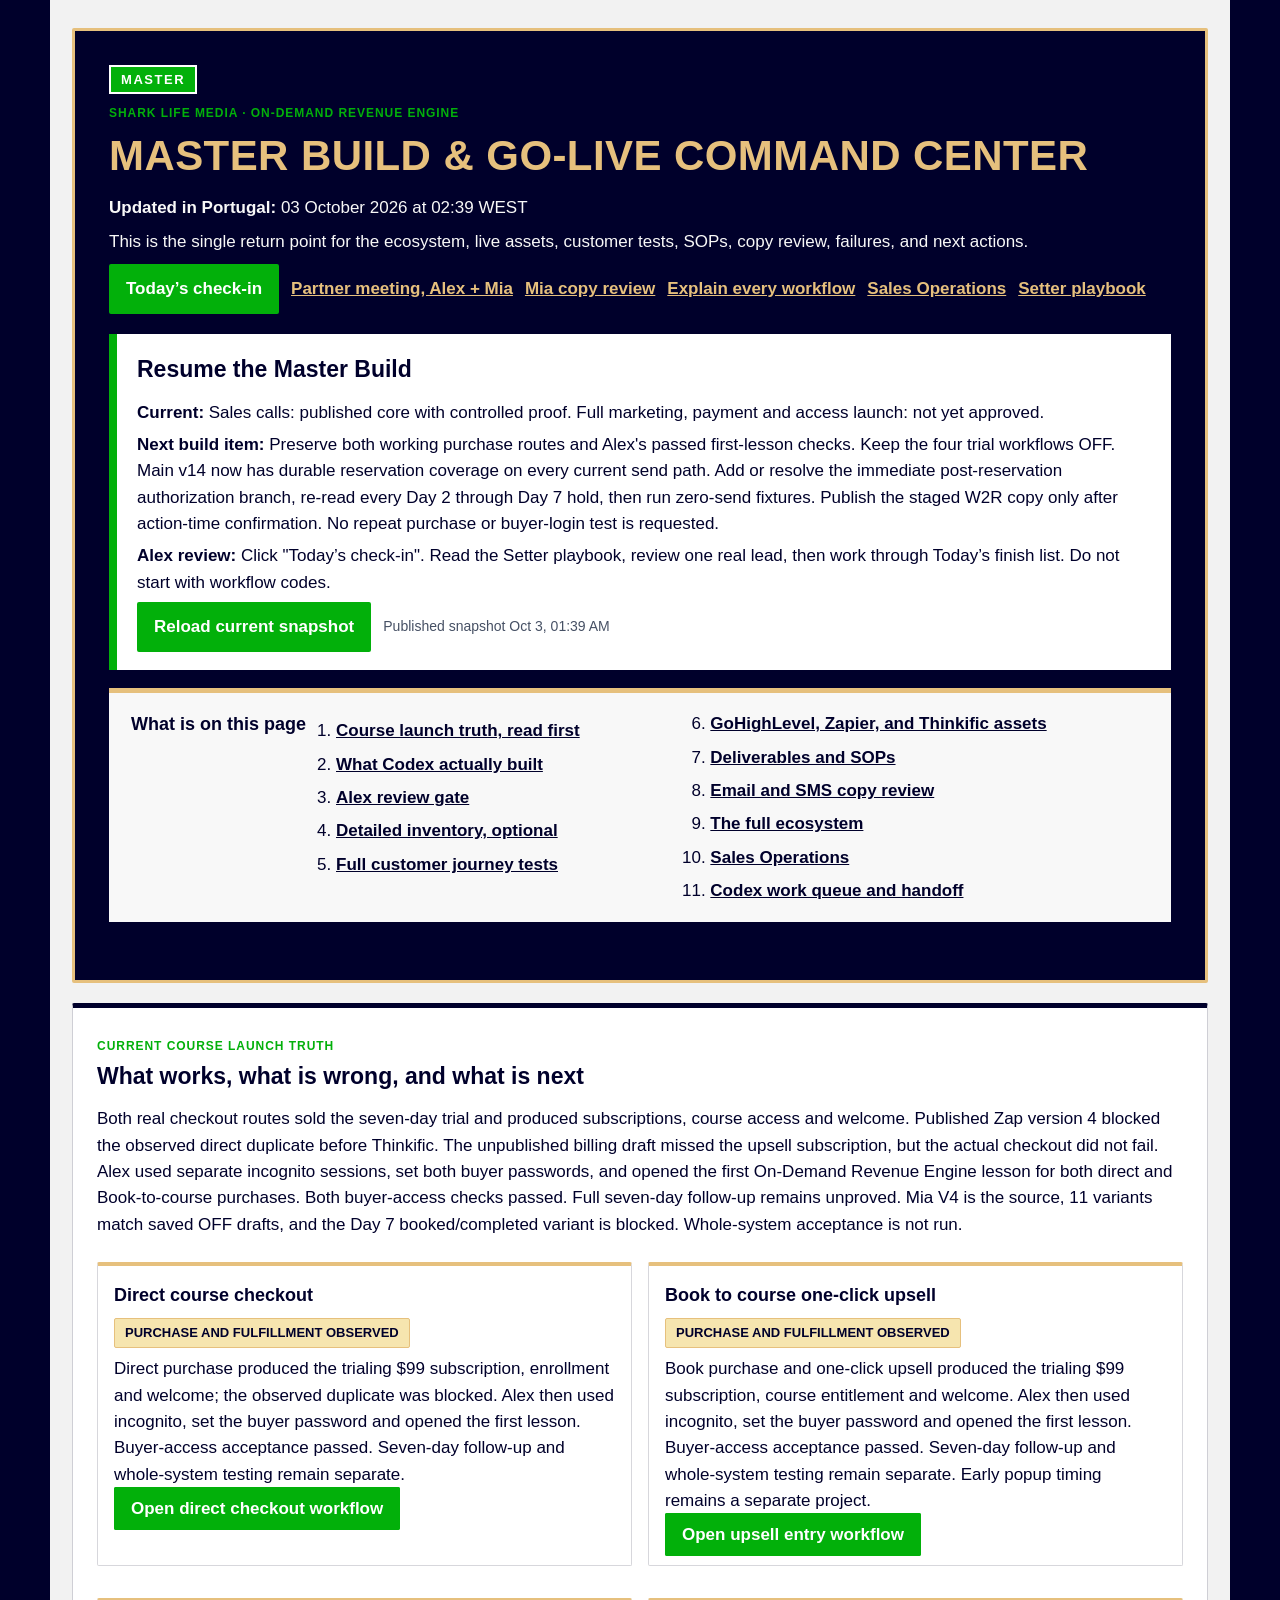
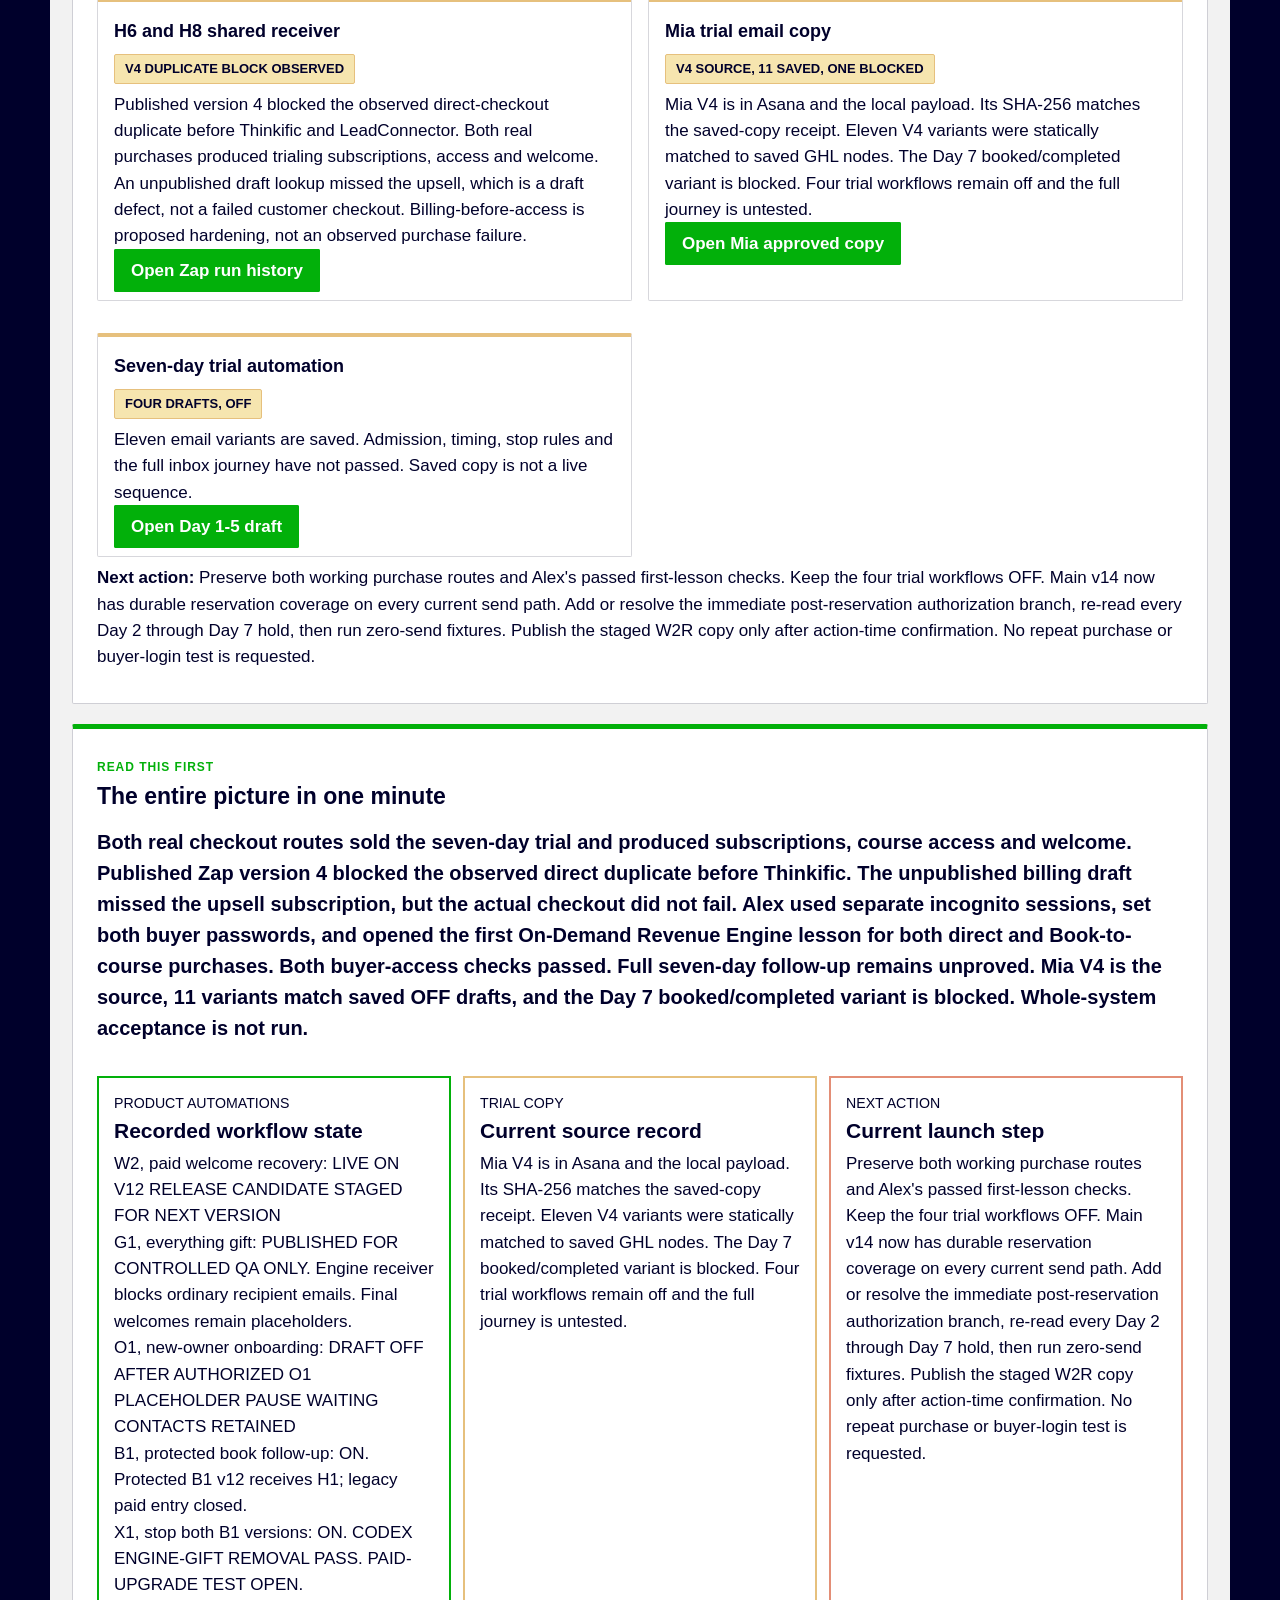
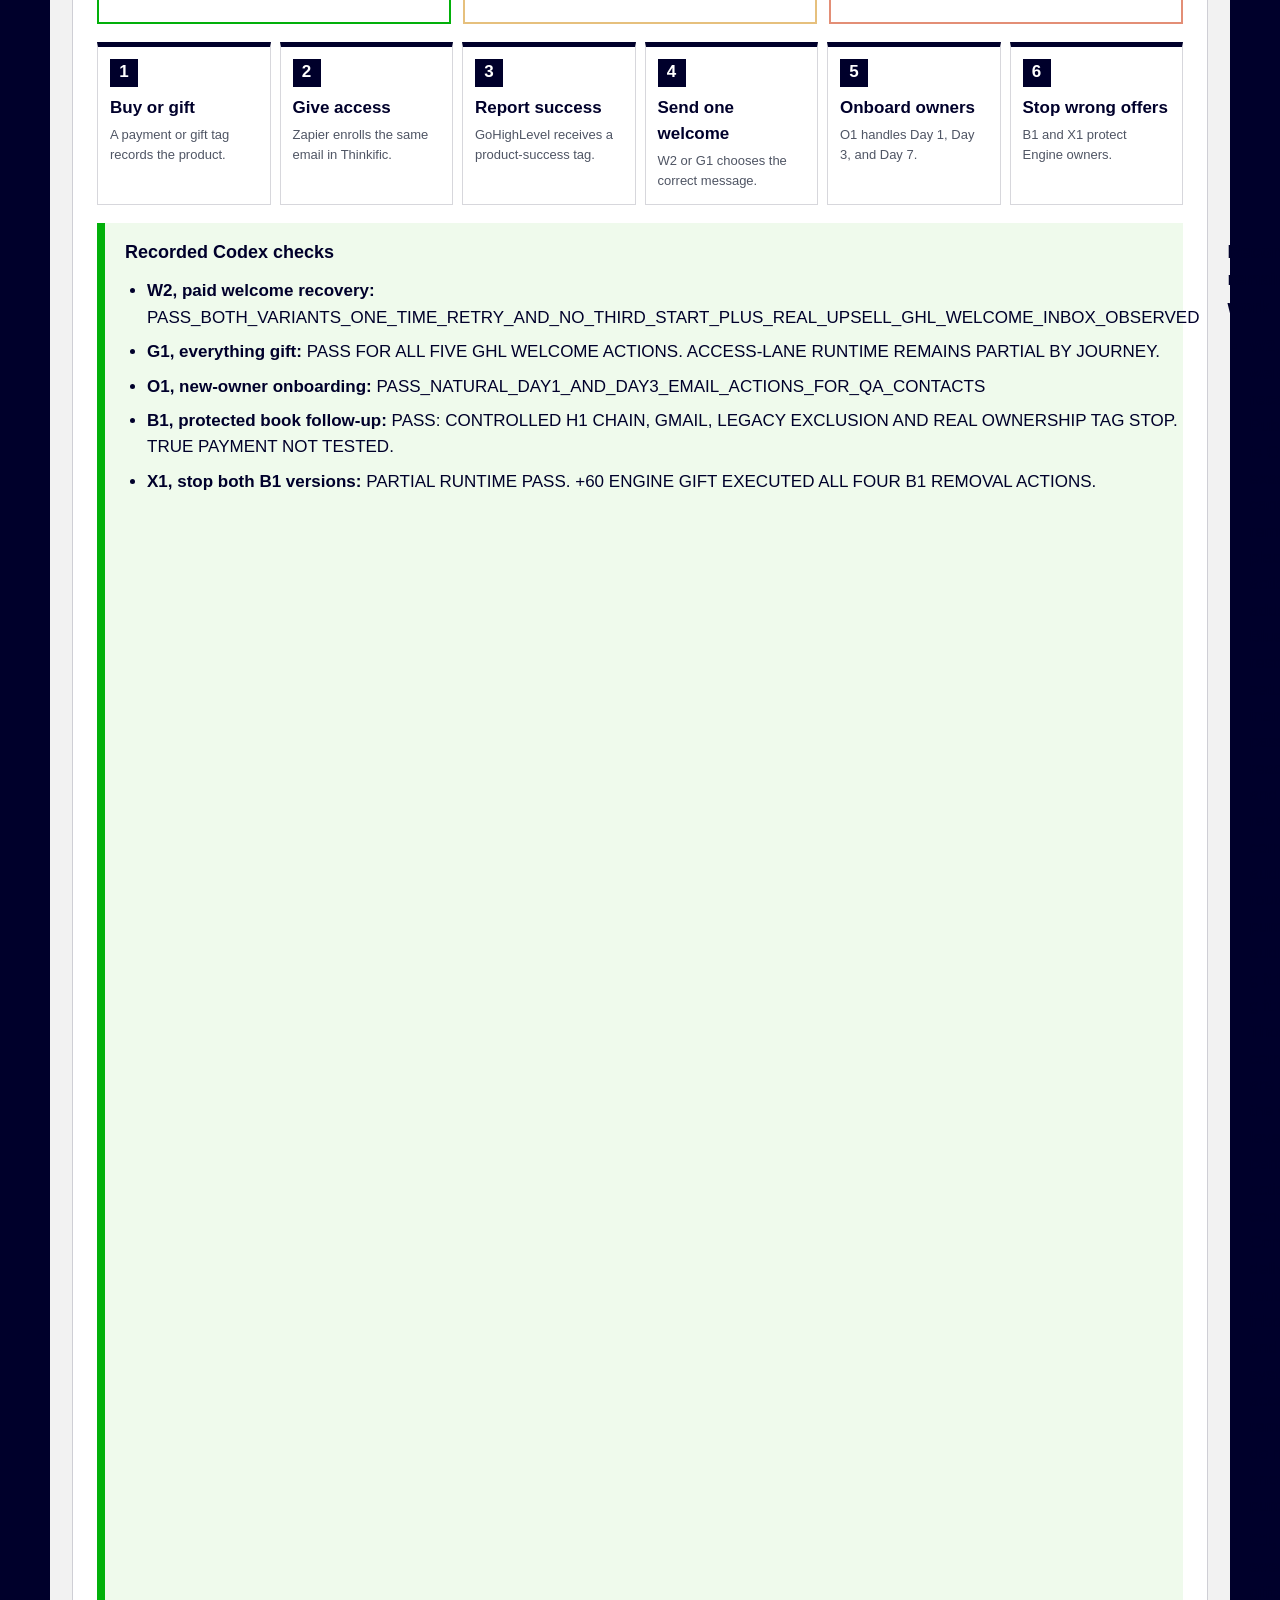
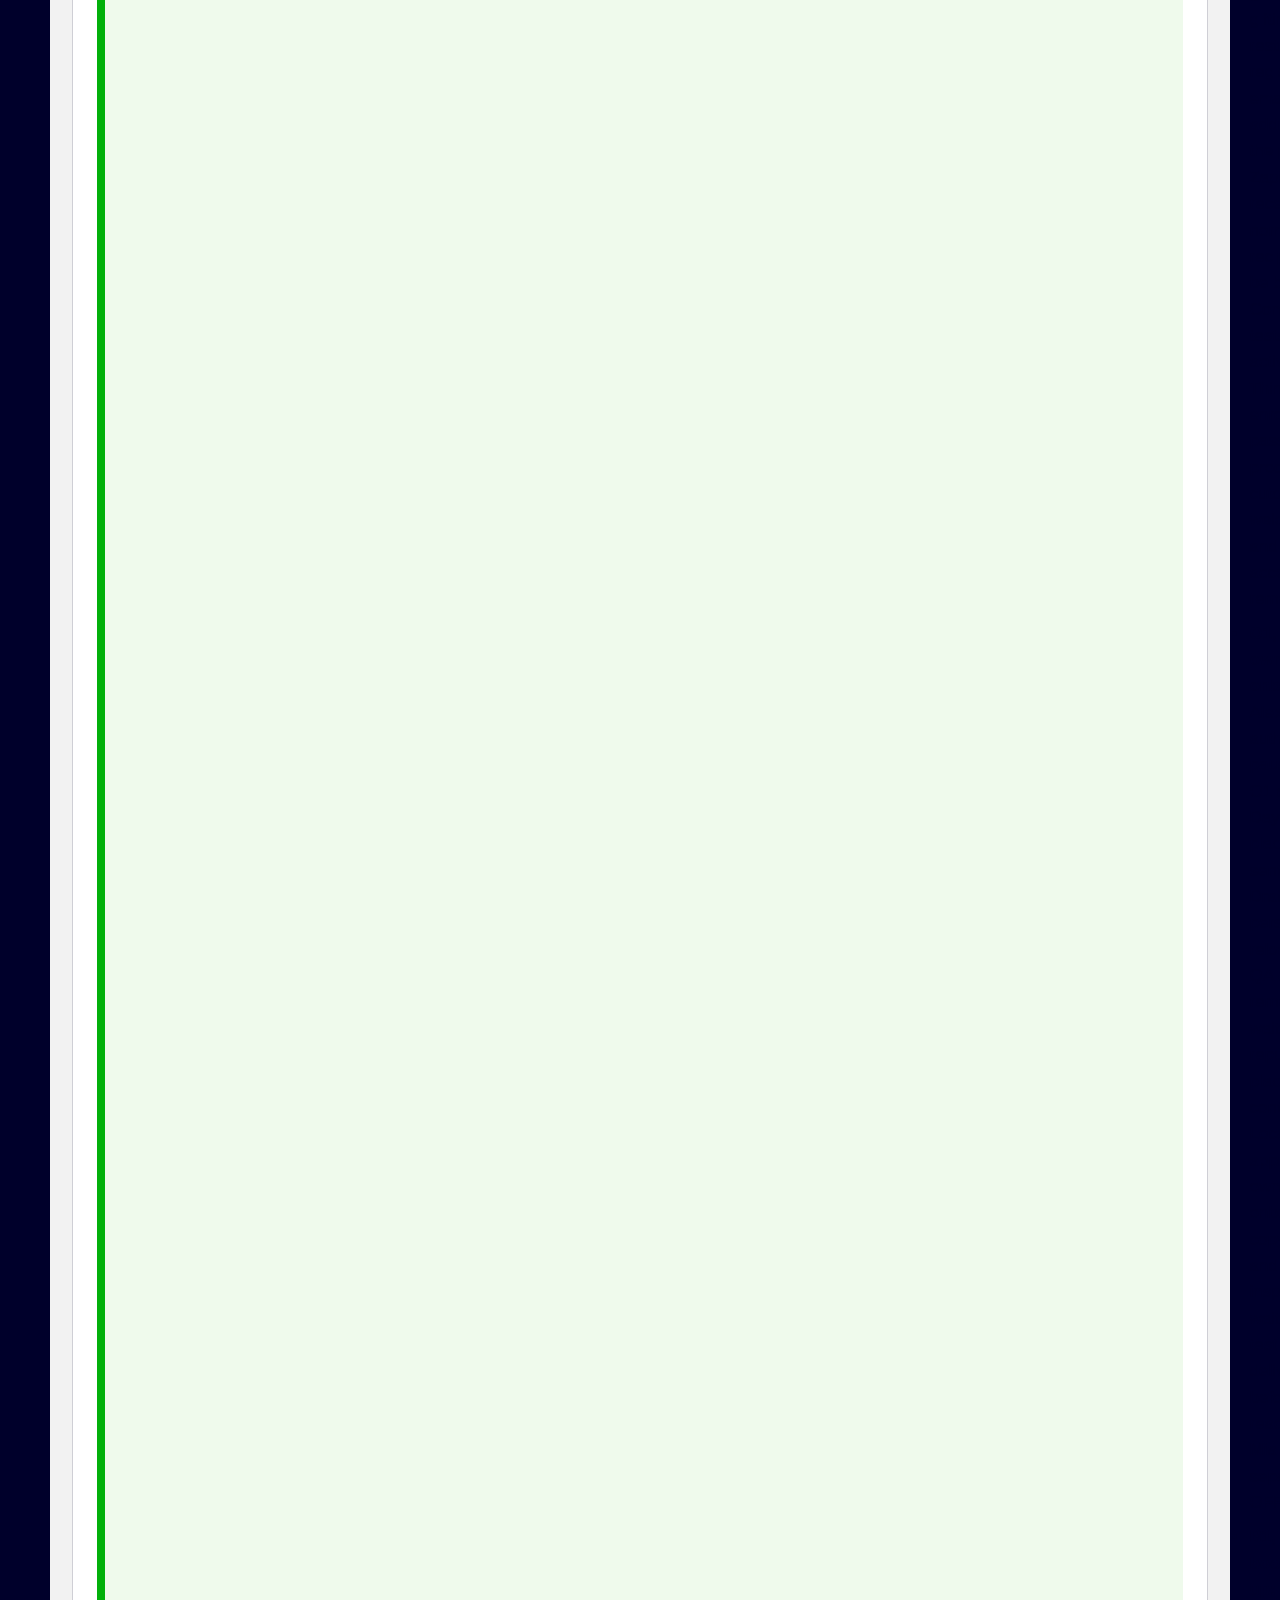
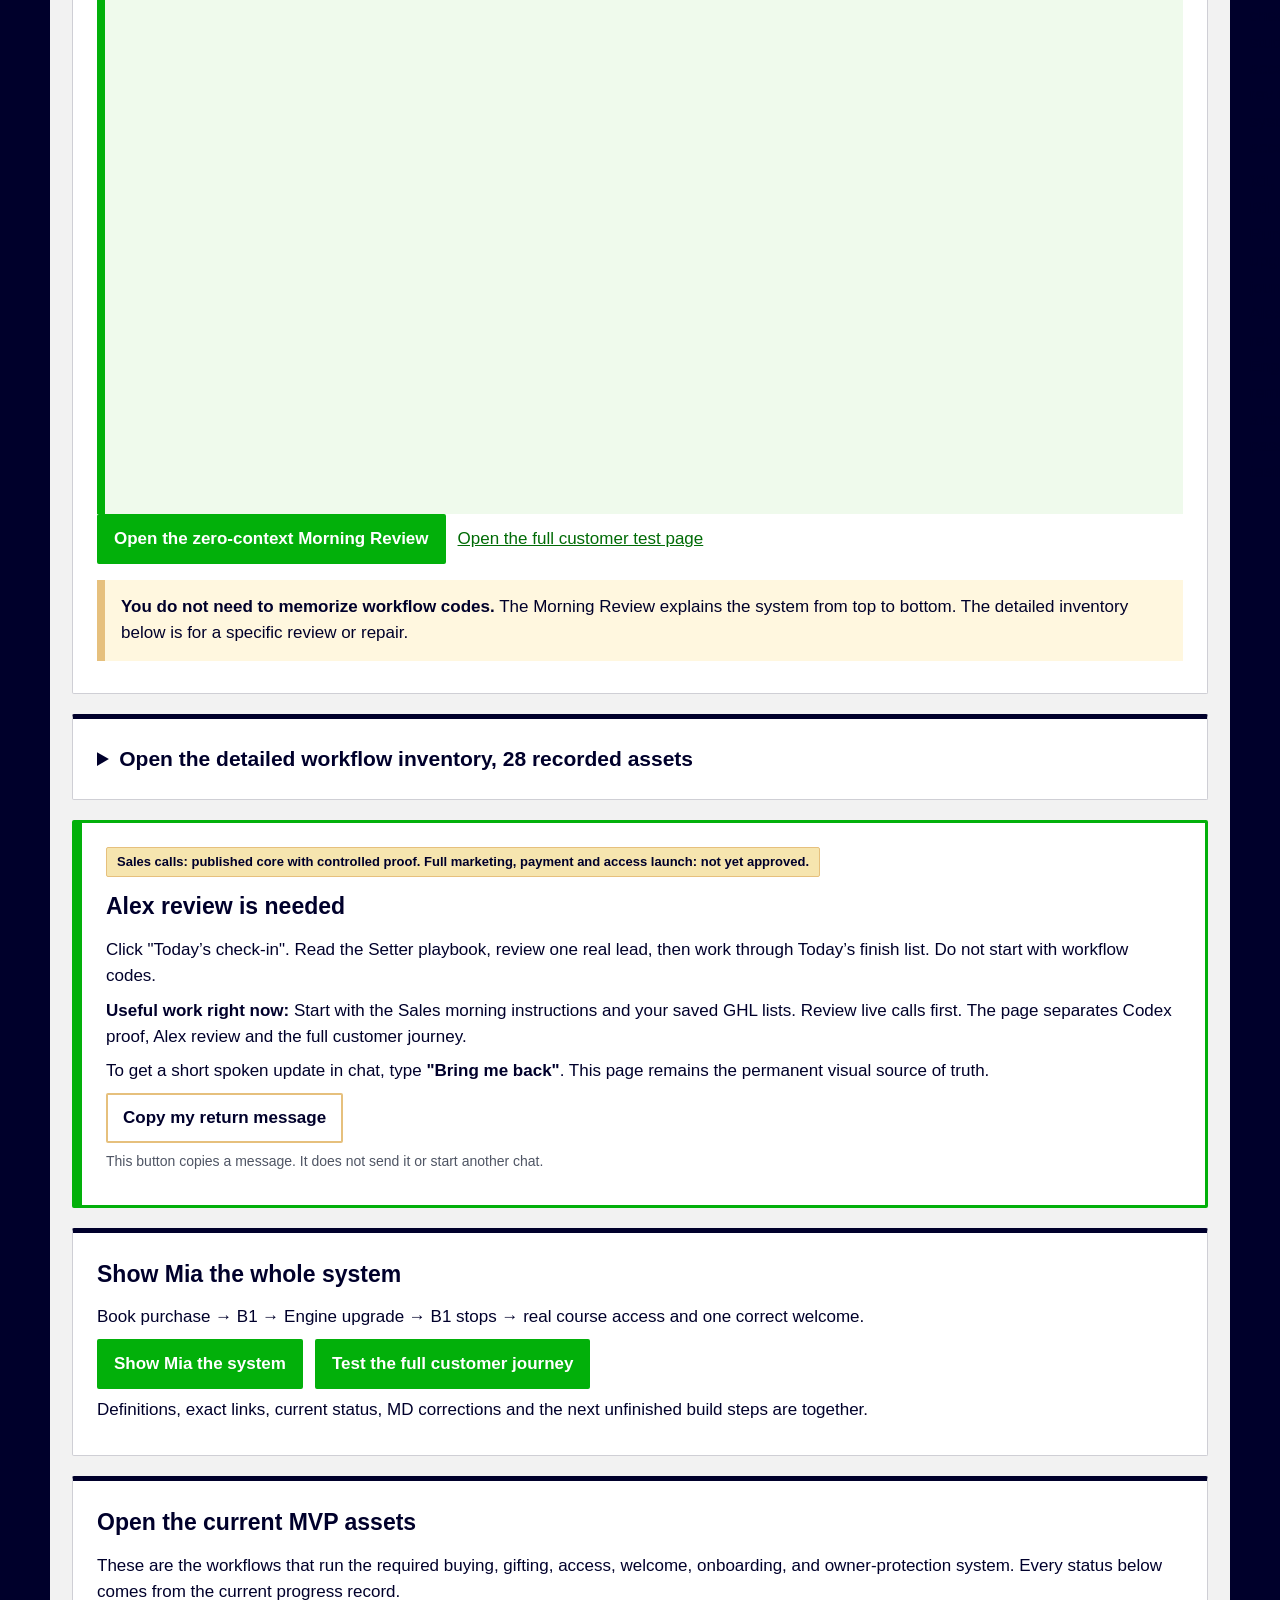
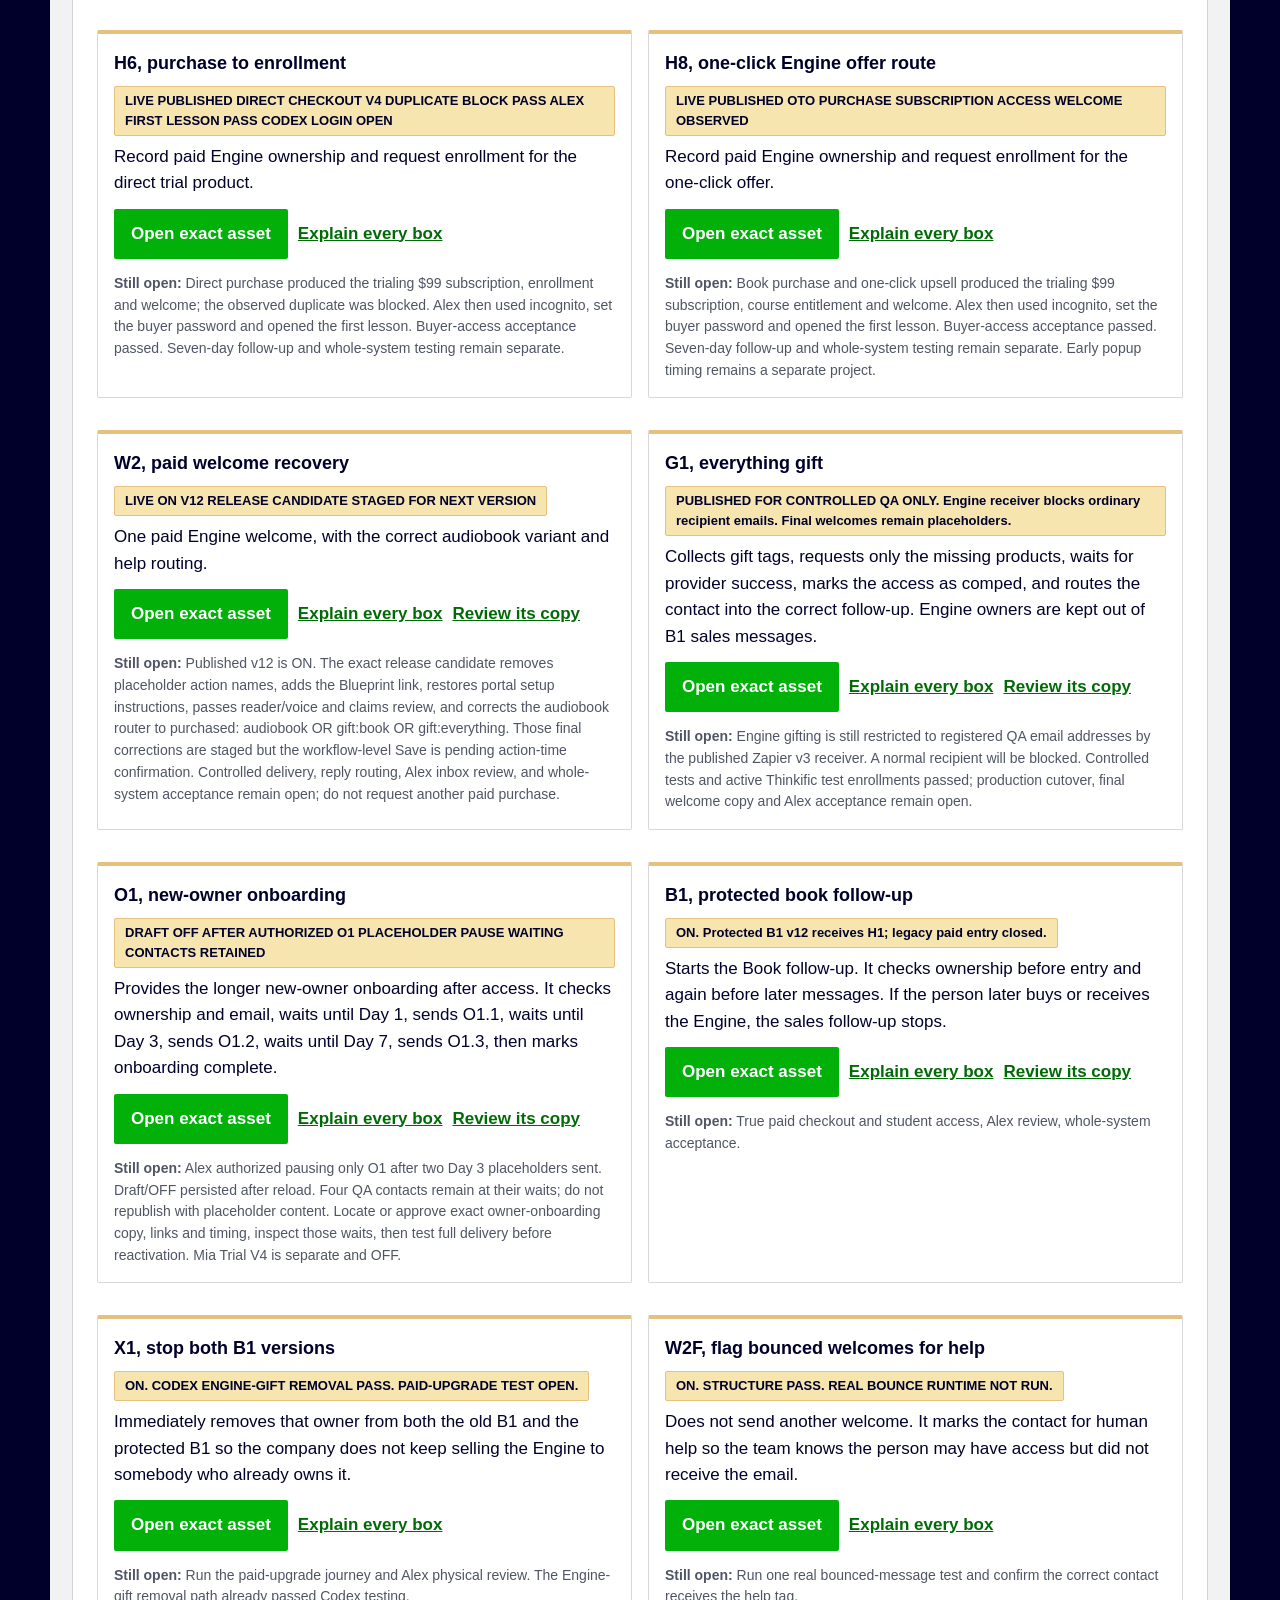
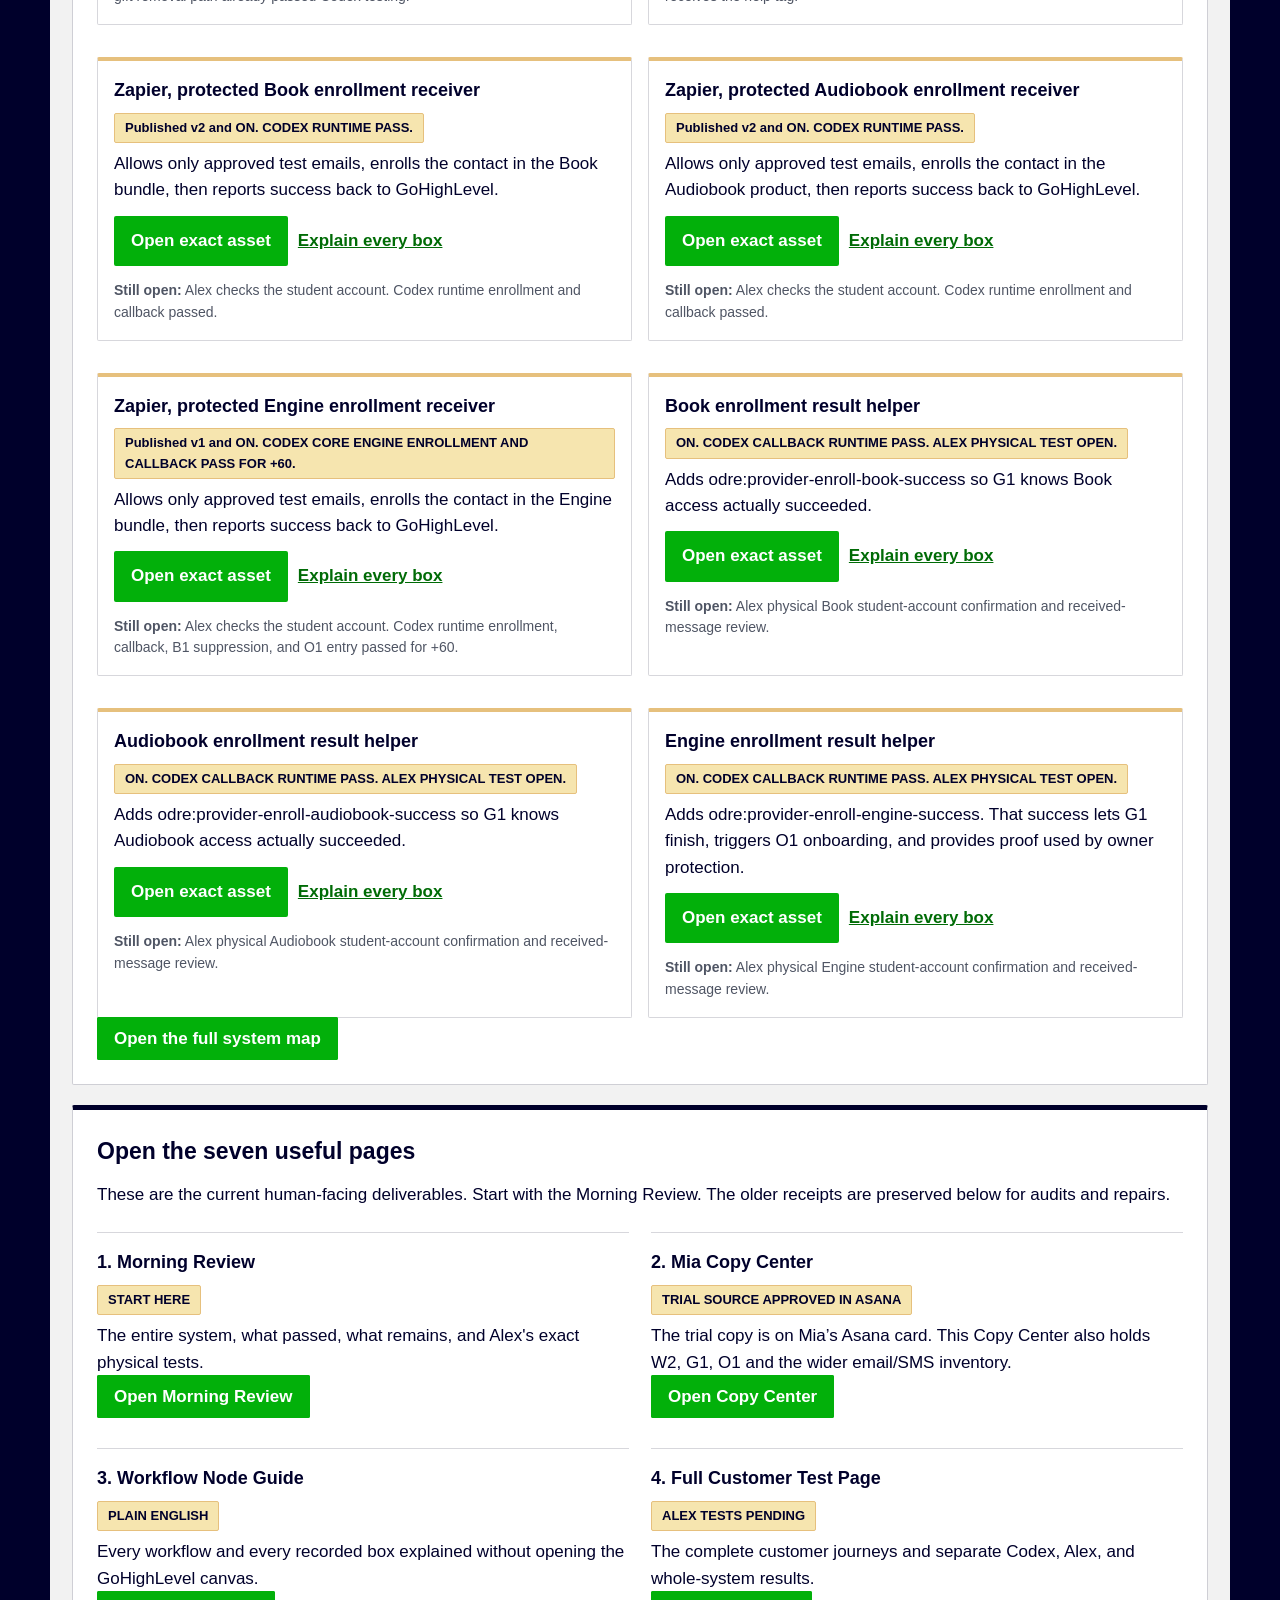
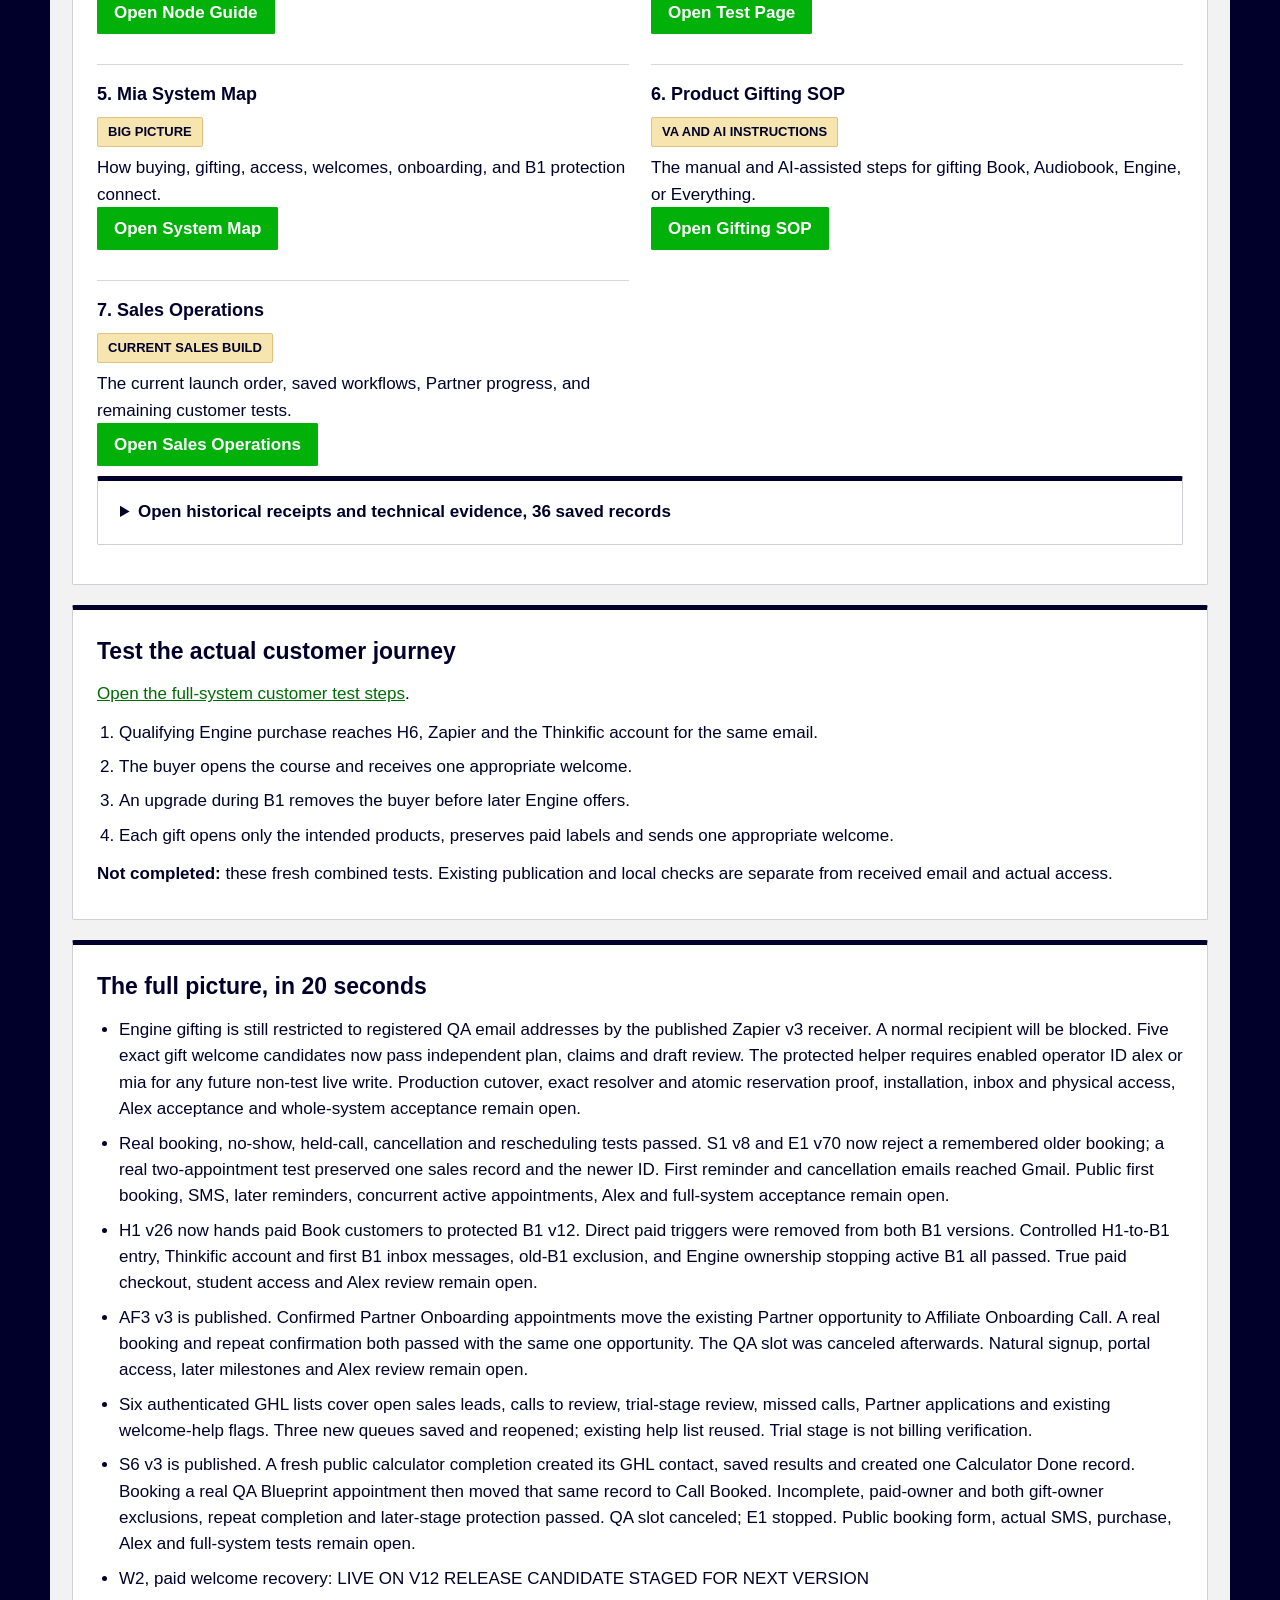
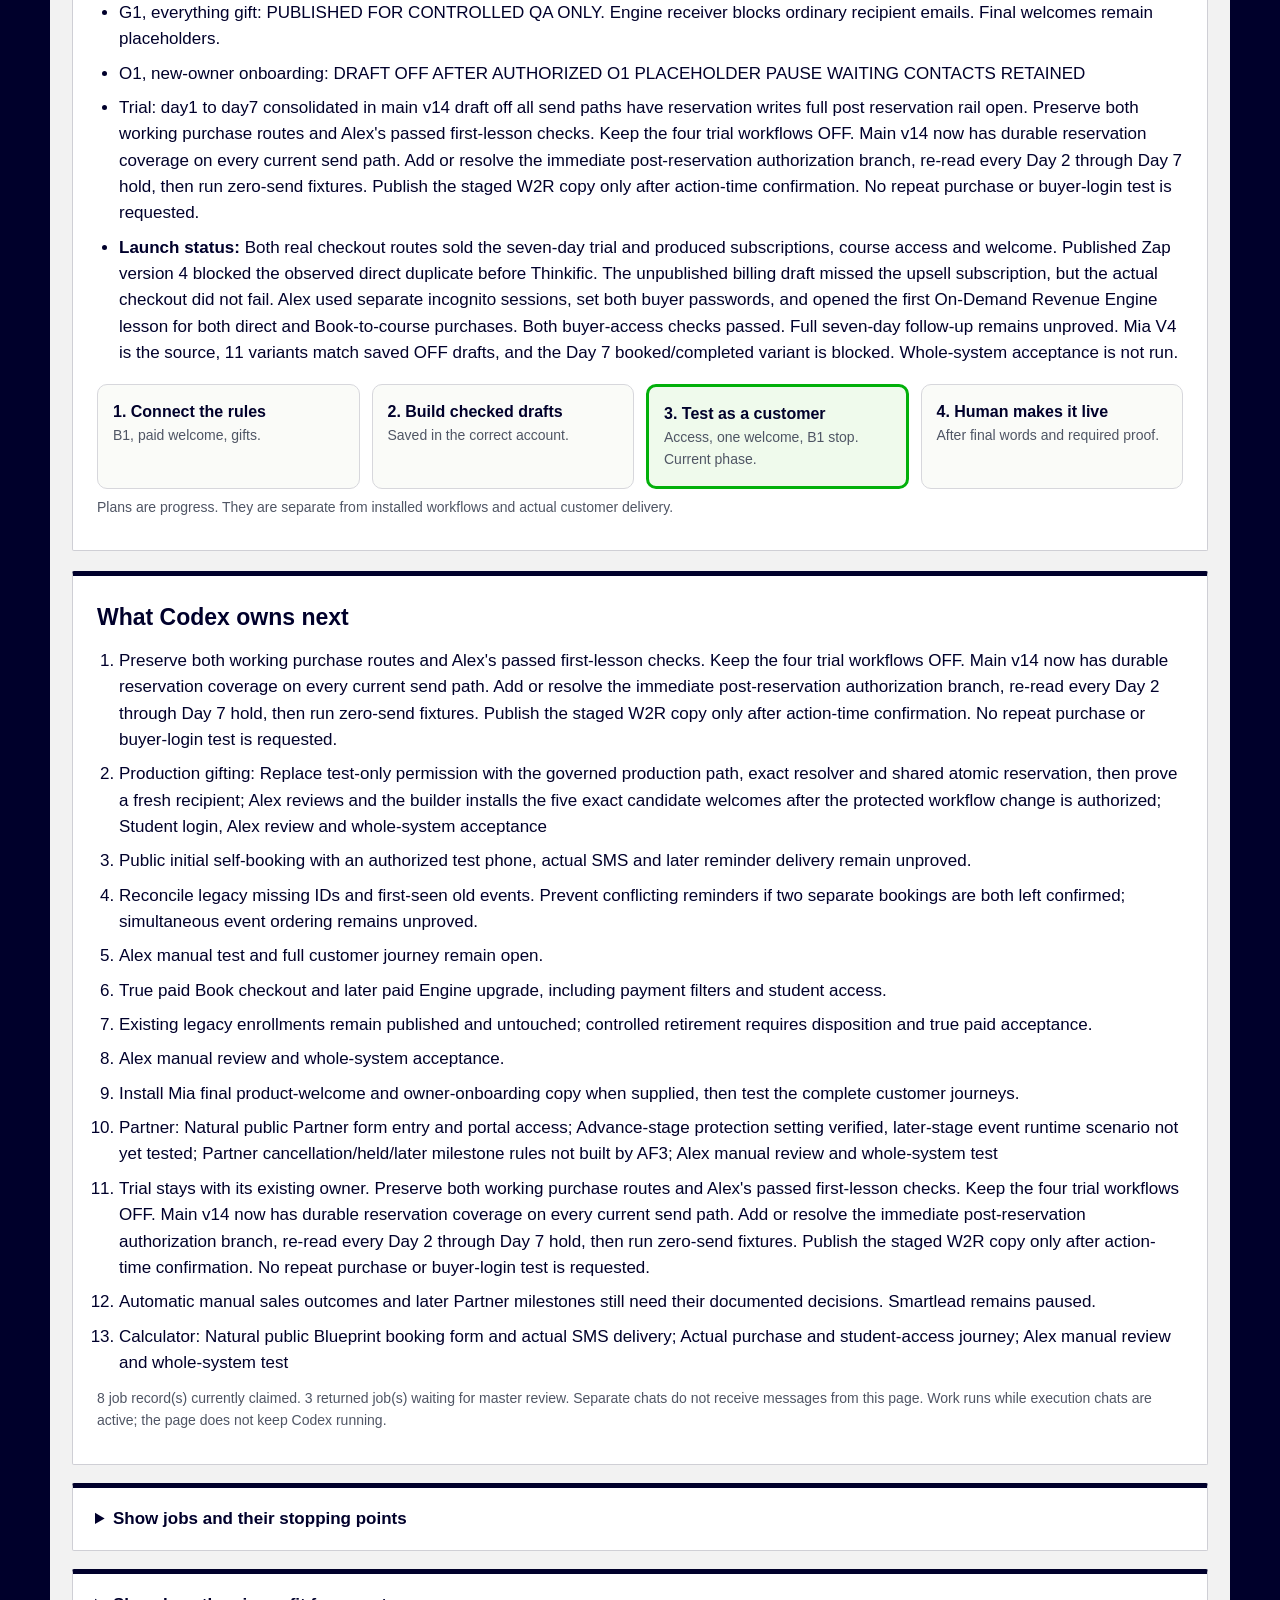
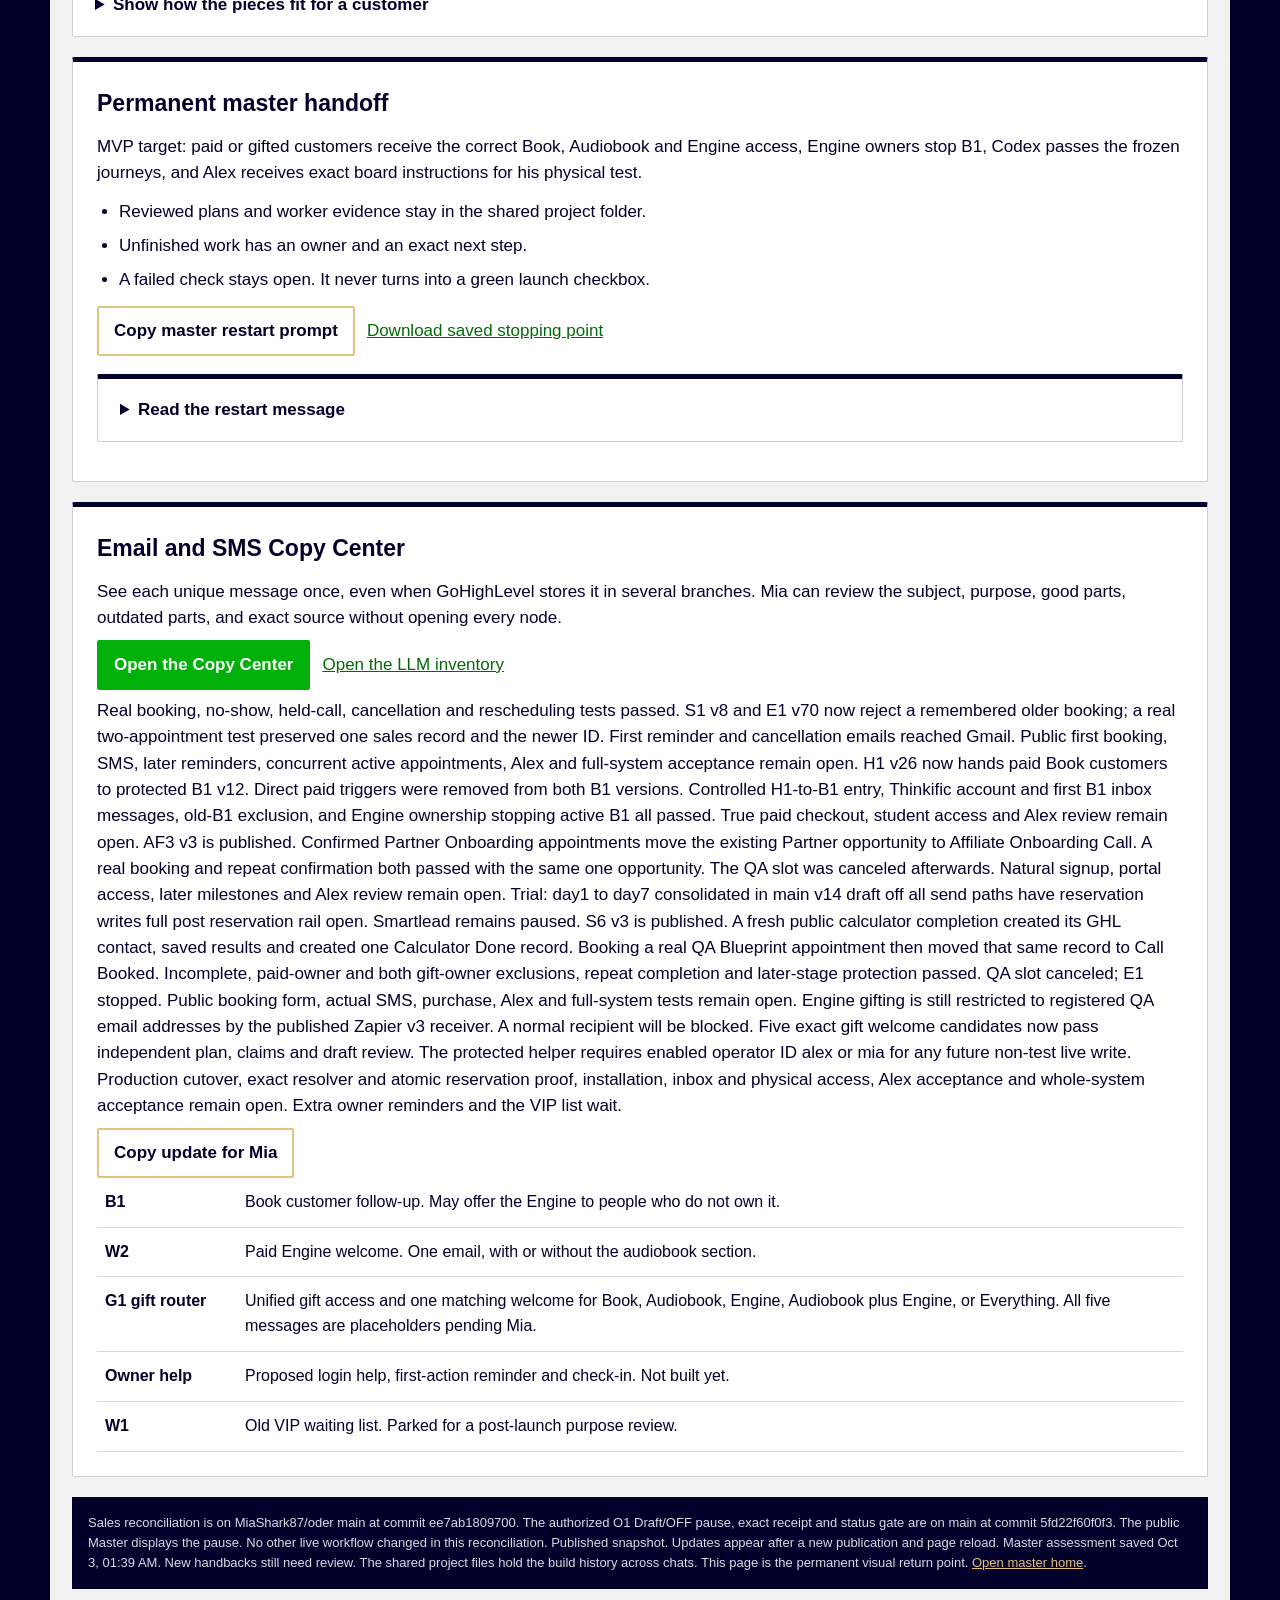
==== commit b56627c1: "Publish verified 17-of-60 launch status" ====
--- a/index.html
+++ b/index.html
@@ -18,4 +18,4 @@
 
 function renderJobs(board){const labels={available:'Not started. Master schedules',claimed:'In progress',review_ready:'Awaiting master review',verified_local:'Review accepted',blocked:'Waiting on a prerequisite',owned_external:'Owned in another chat'};document.getElementById('jobs-list').innerHTML=Object.entries(board.jobs).map(([id,j])=>`<article class="card"><div class="code">${escape(id)}</div><h3>${escape(j.title)}</h3><span class="badge">${escape(labels[j.status]||j.status)}${j.verified_scope?' · '+escape(j.verified_scope):''}</span><ul><li>${escape(j.scope||'')}</li>${j.owner?`<li><strong>Chat:</strong> ${escape(j.owner)}</li>`:''}${j.result?`<li><strong>Reported result:</strong> ${escape(j.result)}</li>`:''}${j.dependencies?.length?`<li><strong>Build prerequisites:</strong> ${escape(j.dependencies.join(', '))}</li>`:''}</ul></article>`).join('')}
 renderJobs(JSON.parse(document.getElementById('jobs-snapshot').textContent));async function refreshJobs(){const status=document.getElementById('jobs-status');status.textContent='Reading the shared job file...';try{const r=await fetch('/jobs.json',{cache:'no-store'});if(!r.ok)throw Error('Read unavailable');const board=await r.json();if(!board.jobs||typeof board.jobs!=='object')throw Error('Invalid job file');renderJobs(board);status.textContent='Shared job file read at '+new Date().toLocaleTimeString()+'. Reported evidence still needs master review.'}catch{status.textContent='Shared file refresh requires the local preview. This page shows its bundled snapshot; the master chat can read the current job file.'}}document.getElementById('refresh-jobs').addEventListener('click',refreshJobs);
-</script><script id="focus-progress" type="application/json">{"updated_at": "2026-10-03T02:34:05+01:00", "goal": "Buy or receive a gift. Get the right access and welcome. Engine owners stop getting B1 emails selling the Engine.", "phase": "FULL_ECOSYSTEM_STAGED_RELEASE_REVENUE_LANE_FOUNDATION", "sales_mvp_status_marker": "SALES_MVP_APPOINTMENT_INTERFACE_LIVE_REAL_TESTS_OPEN", "launch_ready": false, "foundation_reconciliation": {"receipt": "ENGINE_GHL_FOUNDATION_RECONCILIATION_2026-10-02.json", "evidence": "CONFIRMED_CURRENT", "location": "PD3fQBJGWmfpGiwQnwnW", "inventory": "145 workflows, 260 tags, 285 custom fields", "customer_passes": "Direct purchase and Book-to-course upsell both passed subscription, access, welcome inbox, and Alex first-lesson checks. The actual upsell buyer also passed the protected B1 owner stop.", "unfinished": "The seven-day follow-up remains Draft/OFF and NOT_TESTED. Version 14 now has eleven reservation writes covering all thirteen email actions, but no post-reservation full authorization branch. W2R v12 is Published/ON. The exact reviewed release candidate and canonical audiobook ownership router are staged for the next version, with workflow-level Save pending action-time confirmation. Controlled delivery and Alex acceptance remain open.", "live_changes": true}, "summary": "Real booking, no-show, held-call, cancellation and rescheduling tests passed. S1 v8 and E1 v70 now reject a remembered older booking; a real two-appointment test preserved one sales record and the newer ID. First reminder and cancellation emails reached Gmail. Public first booking, SMS, later reminders, concurrent active appointments, Alex and full-system acceptance remain open. H1 v26 now hands paid Book customers to protected B1 v12. Direct paid triggers were removed from both B1 versions. Controlled H1-to-B1 entry, Thinkific account and first B1 inbox messages, old-B1 exclusion, and Engine ownership stopping active B1 all passed. True paid checkout, student access and Alex review remain open. AF3 v3 is published. Confirmed Partner Onboarding appointments move the existing Partner opportunity to Affiliate Onboarding Call. A real booking and repeat confirmation both passed with the same one opportunity. The QA slot was canceled afterwards. Natural signup, portal access, later milestones and Alex review remain open. Trial: day1 to day7 consolidated in main v14 draft off all send paths have reservation writes full post reservation rail open. Smartlead remains paused. S6 v3 is published. A fresh public calculator completion created its GHL contact, saved results and created one Calculator Done record. Booking a real QA Blueprint appointment then moved that same record to Call Booked. Incomplete, paid-owner and both gift-owner exclusions, repeat completion and later-stage protection passed. QA slot canceled; E1 stopped. Public booking form, actual SMS, purchase, Alex and full-system tests remain open. Engine gifting is still restricted to registered QA email addresses by the published Zapier v3 receiver. A normal recipient will be blocked. Five exact gift welcome candidates now pass independent plan, claims and draft review. The protected helper requires enabled operator ID alex or mia for any future non-test live write. Production cutover, exact resolver and atomic reservation proof, installation, inbox and physical access, Alex acceptance and whole-system acceptance remain open.", "completed_setup": ["A canonical current-state registry now holds the exact MVP asset IDs, links, states, evidence and open gaps.", "A permanent operating system now defines read order, evidence levels, account readback, safe stopping points and board synchronization for Codex and Claude Code.", "The progress HTML boards now have an automated synchronization and validation tool.", "G1 accepts gift:book, gift:audiobook, gift:odre and gift:everything in one published controlled-use workflow.", "G1 waits two minutes, then requests only products without their matching provider-success tag.", "G1 completion branches require the matching provider-success tags before access is treated as ready.", "B1 admission and all 50 active message checkpoints protect paid and gifted Engine owners.", "X1 has paid Engine, gifted Engine and gift-everything triggers, with active removals for both old and new B1 workflows.", "W2R current v6 contains the paid welcome graph, email permission checks, help routes, audiobook choice and attempted-only markers. The earlier apparent empty graph was a GoHighLevel lazy-render issue.", "Three protected Zapier enrollment receivers and three matching GoHighLevel result helpers are published and ON. Runtime customer proof remains open.", "H6 and H8 both write purchased:odre before their enrollment request, providing the shared paid-owner handoff into W2R.", "A user-friendly gifting SOP now includes manual VA steps, Facebook Messenger intake, influencer routing, a copyable Codex and Claude Code prompt, and a fail-closed release gate.", "G1 Allow re-entry is intentionally ON so a different later gift can add missing access. The helper blocks an already-present input tag, and provider-success guards skip products already granted.", "G1 now sends every supported gift recipient into the new protected B1. Book-only and Audiobook recipients can continue; Engine owners are stopped by the B1 ownership guard and X1.", "The legacy gift collision was resolved. Old G2, old G3, and old G4 were turned OFF and read back OFF before unified G1 was exposed.", "The SLM MASTER board now has a visually verified Shark Life Media theme, explicit master title, numbered section index, permanent resume box, and no browser-only pause controls.", "Fourteen fresh Gmail aliases, wernincka+48 through +61, were checked absent in GoHighLevel and reserved as primary and retest identities.", "The gift helper now has a fail-closed test permit. It accepts only the exact reserved email and matching product after live cutover readback; general gifting remains blocked.", "All three receiver drafts have six saved steps and the 22-address fail-closed gate. Unauthorized stored samples were rejected before Thinkific. No external action ran.", "All three GoHighLevel acknowledgement helpers were expanded, saved, and re-opened with the same 22 controlled emails, the dated permit, and the correct product-specific provider-success tag.", "Approved live cutover completed and exact switch receipt saved.", "Three protected enrollment receiver Zaps are published and ON.", "G1, B1, X1, W2R, W2F, and all three acknowledgement helpers are ON.", "Old G2, G3, and G4 are OFF. New reference G2, G3, and G4 remain OFF.", "Fresh cutover readback caught and corrected the Audiobook helper from the copied Book success tag to odre:provider-enroll-audiobook-success.", "Fresh published Zap readback confirmed the Book receiver selects ⭐️ Just Make The Phone Ring + BONUSES, Audiobook selects the standalone Audiobook, and Engine selects ⭐️ ODRE + BONUSES.", "G1 Engine-only routing passed a fresh natural test without Book or Audiobook requests.", "Engine Zapier v3 passed live after repairing the webhook, test gate, and callback email mapping.", "Fresh +60 received the Engine provider-success tag and entered O1 at the Day 1 wait.", "X1 executed all four B1 removal actions for the fresh Engine owner; the new B1 showed no +60 enrollment.", "The controlled gifting tool now adds the dated QA permit tag before the gift trigger.", "Book and Audiobook receiver gates were repaired and published as v2; fresh +48 and +50 customer journeys are running.", "GoHighLevel access was restored on September 23.", "S1 Call Booked is published at version 7, S2 No Show Recovery at version 5, S3 Call Held at version 5, and S5 Blueprint Call Canceled at version 3.", "S1, S2, S3, and S5 now write the shared odre_appt_active_id and odre_appt_disposition fields used by the trial workflow. Controlled action tests passed, but real appointment triggers remain open.", "S5 clears the no-show tag and stops E2 after cancellation. It intentionally does not move the sales opportunity until Alex decides the cancellation-stage policy.", "S2 added the no-show tag, moved the opportunity to In Chase, and one real tag re-add produced one verified E2 enrollment.", "S4 Smartlead Positive Reply Intake is saved as inactive draft version 2 with a positive-reply tag trigger, one In Chase opportunity action, and one same-day Alex task. Alex paused Smartlead for later.", "GoHighLevel tags source:cold-email and intent:positive-reply were created.", "The live Asana Email board now has one urgent section with seven sequence-specific Mia copy tasks and one Alex and Codex installation and complete-system testing task. Every task has exact links, actions, and a completion rule.", "Sales now has one current public page. The former Sales Ecosystem and next-build URLs redirect to it, and automated checks reject stale labels, wrong workflow versions, missing redirects, duplicate current Sales artifacts, and an unrecorded Smartlead pause.", "The ODRE4 trial handoff is integrated into the canonical Sales records: four Draft workflows, eleven installed email versions across seven scheduled messages, forty-four field definitions, and twelve write-tags. Static copy readback passed; no runtime test is claimed.", "The live Master stale-data override was fixed. Public pages now use their embedded dated record, and every board sync versions the rendering script so Chrome cannot silently show an older status.", "AF1 and AF2 are connected. The corrected Partner chain passed inside GHL: opportunity creation, campaign enrollment, welcome, notification, and Signed Up update executed. Gmail receipt and four populated tracking links were verified. Natural form, portal, later milestones, repeat-event, Alex, and whole-system proof remain open.", "Real calendar events passed S1, S2, S3 and S5 state writes. E1 reconfirmation defect repaired and retested on the exact previously failing branch. Customer delivery and Alex/system proof remain separate."], "next_steps": ["Correct no-show notification mismatch; prove future public booking and later-appointment recovery; finish paid B1 migration and owned launch work. Trial stays with its existing owner. Smartlead stays paused.", "Finish the trial branch's authoritative trial, course-access, and payment entry writers; checks before every send; reply, cancellation, payment, and ownership stops; duplicate protection; and the blocked Day 7 booked or completed version. The trial branch retains ownership.", "After Alex approves GoHighLevel's premium Custom Code execution cost, add and prove stale-event protection so an older calendar event cannot overwrite a newer appointment state. The free If/Else control cannot perform the required comparison.", "Build the approved call-outcome controls after Alex decides the outcome list and cancellation pipeline stage.", "Continue private GoHighLevel daily views and Partner pipeline movement that do not require a new decision.", "Keep Smartlead and S4 paused until Alex returns to that project.", "Do not post the proposed ODRE4 Asana updates without Alex authorization."], "milestones": [{"title": "Shared operating record", "state": "current", "detail": "The master record, exact asset links, six-test manifest, runtime log, SOPs, and progress board are synchronized."}, {"title": "MVP build and safety checks", "state": "passed", "detail": "The intended MVP workflows are built. Receiver gates, product selections, helper tags, and callback targets align."}, {"title": "Live cutover", "state": "passed", "detail": "Three protected Zapier receivers and eight GoHighLevel workflows are ON. Old G2, G3, and G4 are OFF. Reference drafts remain OFF."}, {"title": "Codex customer tests", "state": "partial", "detail": "W2 both welcome branches, one-time retry, and duplicate suppression passed. All five G1 welcome actions executed. Inbox, true paid checkout, later O1, and remaining whole-journey tests are open."}, {"title": "Alex physical tests", "state": "pending", "detail": "NOT RUN. Alex starts after Codex finishes and freezes the remaining journeys."}], "needs_from_you": ["Mia completes the assigned Asana copy tasks. Alex does not need to relay the copy through another artifact.", "When awake, perform the physical inbox and Thinkific checks listed on the Master.", "Reply DELETE O1 LEFTOVERS when you are ready for Codex to delete the one-second legacy bypass and two disabled duplicate email nodes."], "today_focus": "Use the saved Sales lists and published call workflows. Close remaining appointment, payment, access and trial tests. Smartlead remains paused.", "copy_map": [{"place": "B1", "purpose": "Book customer follow-up. May offer the Engine to people who do not own it."}, {"place": "W2", "purpose": "Paid Engine welcome. One email, with or without the audiobook section."}, {"place": "G1 gift router", "purpose": "Unified gift access and one matching welcome for Book, Audiobook, Engine, Audiobook plus Engine, or Everything. All five messages are placeholders pending Mia."}, {"place": "Owner help", "purpose": "Proposed login help, first-action reminder and check-in. Not built yet."}, {"place": "W1", "purpose": "Old VIP waiting list. Parked for a post-launch purpose review."}], "jobs": [{"id": "CORE_PROOF", "number": 1, "name": "Repair the build checks", "chat_label": "1 | Build checks", "priority": "Scoped repairs checked. Full gate open", "outcome": "Independent scoped review passed compiler, token lookup and capture-redaction repairs. Repaired reader reaches 109 workflows.", "missing": "Authentic full account definitions, actual typed source adapters, exact capability/policy bindings, independent semantic traces and complete build proof.", "next": "Master obtains full definitions and actual capability/policy bindings before account build.", "owner": "Master team in this chat", "report": "/reports/core-proof", "purpose": "Checks that the pieces fit before we change customer workflows.", "resume": "Return to the MASTER chat and type: Check progress. The original job 1 chat should remain paused because the master team now owns its repair."}, {"id": "OWNER_GUARD", "number": 2, "name": "Stop B1 offers after Engine ownership", "chat_label": "2 | B1 protection", "priority": "Controlled paid-book route and owner-stop PASS; checkout open", "outcome": "H1 v26 now hands paid Book customers to protected B1 v12. Direct paid triggers were removed from both B1 versions. Controlled H1-to-B1 entry, real access and B1 inbox messages, old-B1 exclusion, and Engine ownership stopping active B1 all passed. True paid checkout, student access and Alex review remain open.", "missing": "True paid checkout/upgrade, queued-send race, Alex and whole-system proof.", "next": "Verify natural next-send window, true paid acceptance, then review remaining legacy enrollments.", "owner": "Master coordinates the next build phase", "report": "/reports/owner-guard", "purpose": "B1 can sell the Engine only to people who do not own it. X1 removes new owners from B1.", "resume": "Return to the MASTER chat and type: Resume job 2 when build checks pass. Do not ask the old chat to edit live B1 independently."}, {"id": "PAID_WELCOME", "number": 3, "name": "One correct welcome for paid Engine buyers", "chat_label": "3 | Paid welcome", "priority": "W2R and W2F are LIVE ON. Real customer tests remain open.", "outcome": "Recovered W2R has attempted-only markers and blocked/missing-email help paths. Shared W2F now covers paid and four gift welcome bounces. Actual journeys NOT RUN.", "missing": "Truthful result/recovery, exact paid/trial event coverage, final copy, fresh independent release proof and all actual customer tests.", "next": "Master completes event/result handling and whole-customer negative tests.", "owner": "Master coordinates the next build phase", "report": "/reports/paid-welcome", "purpose": "W2 is the paid Engine welcome. Gifts have separate welcome doors.", "resume": "Return to the MASTER chat and type: Resume job 3 when build checks pass. Do not start another detached welcome plan."}, {"id": "GIFTS", "number": 4, "name": "Give the right products and gift welcome", "chat_label": "4 | Gift access", "priority": "ODRE gift lane Codex PASS. Remaining gift lanes next", "outcome": "Fresh +60 naturally completed Engine-only G1 routing, Zapier v3, Thinkific enrollment, provider callback, Complete Engine gift, X1 B1 suppression, and O1 entry. No false help tag appeared.", "missing": "Book, Audiobook, Everything, duplicate, negative, received-message, and Alex tests.", "next": "Run Book, Audiobook, and Everything controlled cards.", "owner": "Master execution chat", "purpose": "One MVP workflow gives the correct Book, Audiobook and Engine access for any supported gift input.", "report": "/reports/gifts"}, {"id": "OWNER_CARE", "number": 5, "name": "Optional owner-help emails", "chat_label": "5 | Owner help", "priority": "O1 DRAFT/OFF AFTER AUTHORIZED PAUSE. FINAL OWNER COPY URGENT", "outcome": "O1 sent two Day 3 placeholders to QA contacts before Alex authorized a pause. Its Draft/OFF state persisted after reload; four QA contacts remain waiting.", "missing": "Final Mia copy, links and merge fields, later email receipt, completion tag, and Alex test.", "next": "Locate or approve exact O1 owner copy, inspect retained waits, then verify every saved message and full delivery before any reactivation.", "owner": "Master schedules later", "purpose": "Possible login help, first-action reminder, and check-in. No SMS proposed in the first build.", "prompt": "You are the OWNER_CARE execution chat for the On-Demand Revenue Engine. Open this exact project folder: /Users/alexwerninck/Documents/⭐️ Claude Code Projects/⭐️CLAUDE CODE/oder.\nRead AGENTS.md, then 00. Production System/output/_strategy/alex_handover/ENGINE_MASTER.md, ENGINE_JOBS.json, and ENGINE_SOURCE_INDEX.md. Reuse the relevant MD work from the previous two weeks. Read the newest dated handoff section.\nRun tools/engine_jobs.py status under 00. Production System. Claim only OWNER_CARE with --scope planning and a unique session name. If another owner has claimed it, stop and report that, never steal its claim.\nPrepare proposed editable owner-help slots only. Start from actual proper paid or gift welcome completion, including honest manual completion. Keep login help suppressed after activated:portal. Message count and days are proposals, never approved defaults. No SMS. Reuse shared sequence slots without creating a competing canonical plan. Do not claim launch is blocked on these optional emails.\nPrepare actual editable local plan/configuration and independently checked customer cases, with placeholder message slots. Save only this job's artifacts and link every result. Keep a short plain-English progress note and exact next step in the shared job record. Hand back through engine_jobs.py for master review.\nPlanning only while CORE_PROOF and live build gates are blocked. Do not edit released workflows, customers, ownership registries, laws, another chat's job, or T3/T1/X2/X3. No sending, enrollment, publication, repository-wide staging, or commit. Do the authorized local work without sending Alex to a terminal. Returning a plan does not mean installed or live."}, {"id": "W1_REVIEW", "number": 6, "name": "Decide what the old VIP waiting list is for", "chat_label": "6 | VIP review", "priority": "WAIT", "outcome": "W1 was observed as a draft with old waiting-list copy and a wrong Engine ownership label.", "missing": "A current-offer purpose, correct owner exclusions, and a separate staged version if needed.", "next": "Keep the old W1 parked. Review it after customers get correct access and welcomes.", "owner": "Master schedules later", "purpose": "W1 is an invitation route for people who do not own the Engine. It is separate from owner onboarding.", "prompt": "You are the W1_REVIEW execution chat for the On-Demand Revenue Engine. Open this exact project folder: /Users/alexwerninck/Documents/⭐️ Claude Code Projects/⭐️CLAUDE CODE/oder.\nRead AGENTS.md, then 00. Production System/output/_strategy/alex_handover/ENGINE_MASTER.md, ENGINE_JOBS.json, and ENGINE_SOURCE_INDEX.md. Reuse the relevant MD work from the previous two weeks. Read the newest dated handoff section.\nRun tools/engine_jobs.py status under 00. Production System. Claim only W1_REVIEW with --scope planning and a unique session name. If another owner has claimed it, stop and report that, never steal its claim.\nReview the old W1 waiting-list draft against the product being live. Recommend keep parked, retire later, or prepare a separate current-offer invitation. Use exact Engine paid/gift ownership exclusions. Keep the original immutable, do not revive old dates or scarcity claims. Return a clear recommendation plus a minimal local plan if justified. No live edits.\nPrepare actual editable local plan/configuration and independently checked customer cases, with placeholder message slots. Save only this job's artifacts and link every result. Keep a short plain-English progress note and exact next step in the shared job record. Hand back through engine_jobs.py for master review.\nPlanning only while CORE_PROOF and live build gates are blocked. Do not edit released workflows, customers, ownership registries, laws, another chat's job, or T3/T1/X2/X3. No sending, enrollment, publication, repository-wide staging, or commit. Do the authorized local work without sending Alex to a terminal. Returning a plan does not mean installed or live."}, {"id": "QA_CANARY", "number": 7, "name": "Test the whole customer experience", "chat_label": "7 | Customer test", "priority": "IN PROGRESS", "outcome": "ODRE gift lane passed Codex runtime through O1 Day 1 wait and B1 suppression.", "missing": "Remaining customer cards and Alex physical testing.", "next": "Complete the remaining controlled cards, keep exact test identities and receipts separated.", "owner": "Master schedules controlled tests", "purpose": "Checks paid, gift, existing owner, upgrade, duplicate events, and correct received messages."}], "ecosystem": [{"title": "Customer doors", "body": "Book purchase. Engine purchase. Book, Engine, audiobook, or all-products gift.", "jobs": "Jobs 3 and 4 check the paid and gift paths."}, {"title": "Ownership record", "body": "Record which products they actually own. Paid labels and gift labels stay distinct.", "jobs": "Jobs 1, 2 and 4 check these labels."}, {"title": "Access and welcome", "body": "Give the right access. Send the matching welcome once. Existing accounts use their current login.", "jobs": "Job 3: paid welcome. Job 4: gifts."}, {"title": "B1 protection", "body": "An Engine owner stays out of B1 offers, or leaves B1 when they upgrade.", "jobs": "Job 2 connects B1 and X1."}, {"title": "Later campaigns", "body": "Owner help follows a proper welcome. W1 invites non-owners only if still useful.", "jobs": "Jobs 5 and 6 wait. Job 7 tests the core."}], "decision": "Do not start more chats. The master owns the MVP freeze, test board, controlled Codex tests and documentation system. G2, G3 and G4 remain paused reference drafts; unified G1 owns the MVP gift route.", "return_message": "I am back. Open the current Sales Operations page and show me the 24-hour launch path. Keep built, Codex tested, Alex tested, and whole-system tested separate.", "human_actions": [{"id": "ALEX_REACTIVATE_GHL", "text": "No action required. GoHighLevel access was restored on September 23, 2026.", "status": "RESOLVED_2026-09-23", "review": "https://app.gohighlevel.com/"}, {"id": "ALEX_MORNING_REVIEW", "text": "Click \"Today’s check-in\". Read the Setter playbook, review one real lead, then work through Today’s finish list. Do not start with workflow codes.", "status": "AWAITING_ALEX_PHYSICAL_REVIEW", "review": "https://alexwerninck.github.io/slm-odre-command-center/sales-operations-mvp.html#launch-24h"}], "weekend_target": "MVP target: paid or gifted customers receive the correct Book, Audiobook and Engine access, Engine owners stop B1, Codex passes the frozen journeys, and Alex receives exact board instructions for his physical test.", "return_facts": ["Engine gifting is still restricted to registered QA email addresses by the published Zapier v3 receiver. A normal recipient will be blocked. Five exact gift welcome candidates now pass independent plan, claims and draft review. The protected helper requires enabled operator ID alex or mia for any future non-test live write. Production cutover, exact resolver and atomic reservation proof, installation, inbox and physical access, Alex acceptance and whole-system acceptance remain open.", "Real booking, no-show, held-call, cancellation and rescheduling tests passed. S1 v8 and E1 v70 now reject a remembered older booking; a real two-appointment test preserved one sales record and the newer ID. First reminder and cancellation emails reached Gmail. Public first booking, SMS, later reminders, concurrent active appointments, Alex and full-system acceptance remain open.", "H1 v26 now hands paid Book customers to protected B1 v12. Direct paid triggers were removed from both B1 versions. Controlled H1-to-B1 entry, Thinkific account and first B1 inbox messages, old-B1 exclusion, and Engine ownership stopping active B1 all passed. True paid checkout, student access and Alex review remain open.", "AF3 v3 is published. Confirmed Partner Onboarding appointments move the existing Partner opportunity to Affiliate Onboarding Call. A real booking and repeat confirmation both passed with the same one opportunity. The QA slot was canceled afterwards. Natural signup, portal access, later milestones and Alex review remain open.", "Six authenticated GHL lists cover open sales leads, calls to review, trial-stage review, missed calls, Partner applications and existing welcome-help flags. Three new queues saved and reopened; existing help list reused. Trial stage is not billing verification.", "S6 v3 is published. A fresh public calculator completion created its GHL contact, saved results and created one Calculator Done record. Booking a real QA Blueprint appointment then moved that same record to Call Booked. Incomplete, paid-owner and both gift-owner exclusions, repeat completion and later-stage protection passed. QA slot canceled; E1 stopped. Public booking form, actual SMS, purchase, Alex and full-system tests remain open.", "W2, paid welcome recovery: LIVE ON V12 RELEASE CANDIDATE STAGED FOR NEXT VERSION", "G1, everything gift: PUBLISHED FOR CONTROLLED QA ONLY. Engine receiver blocks ordinary recipient emails. Final welcomes remain placeholders.", "O1, new-owner onboarding: DRAFT OFF AFTER AUTHORIZED O1 PLACEHOLDER PAUSE WAITING CONTACTS RETAINED", "Trial: day1 to day7 consolidated in main v14 draft off all send paths have reservation writes full post reservation rail open. Preserve both working purchase routes and Alex's passed first-lesson checks. Keep the four trial workflows OFF. Main v14 now has durable reservation coverage on every current send path. Add or resolve the immediate post-reservation authorization branch, re-read every Day 2 through Day 7 hold, then run zero-send fixtures. Publish the staged W2R copy only after action-time confirmation. No repeat purchase or buyer-login test is requested."], "focus_phase": 3, "launch_statement": "Both real checkout routes sold the seven-day trial and produced subscriptions, course access and welcome. Published Zap version 4 blocked the observed direct duplicate before Thinkific. The unpublished billing draft missed the upsell subscription, but the actual checkout did not fail. Alex used separate incognito sessions, set both buyer passwords, and opened the first On-Demand Revenue Engine lesson for both direct and Book-to-course purchases. Both buyer-access checks passed. Full seven-day follow-up remains unproved. Mia V4 is the source, 11 variants match saved OFF drafts, and the Day 7 booked/completed variant is blocked. Whole-system acceptance is not run.", "next_work": ["Preserve both working purchase routes and Alex's passed first-lesson checks. Keep the four trial workflows OFF. Main v14 now has durable reservation coverage on every current send path. Add or resolve the immediate post-reservation authorization branch, re-read every Day 2 through Day 7 hold, then run zero-send fixtures. Publish the staged W2R copy only after action-time confirmation. No repeat purchase or buyer-login test is requested.", "Production gifting: Replace test-only permission with the governed production path, exact resolver and shared atomic reservation, then prove a fresh recipient; Alex reviews and the builder installs the five exact candidate welcomes after the protected workflow change is authorized; Student login, Alex review and whole-system acceptance", "Public initial self-booking with an authorized test phone, actual SMS and later reminder delivery remain unproved.", "Reconcile legacy missing IDs and first-seen old events. Prevent conflicting reminders if two separate bookings are both left confirmed; simultaneous event ordering remains unproved.", "Alex manual test and full customer journey remain open.", "True paid Book checkout and later paid Engine upgrade, including payment filters and student access.", "Existing legacy enrollments remain published and untouched; controlled retirement requires disposition and true paid acceptance.", "Alex manual review and whole-system acceptance.", "Install Mia final product-welcome and owner-onboarding copy when supplied, then test the complete customer journeys.", "Partner: Natural public Partner form entry and portal access; Advance-stage protection setting verified, later-stage event runtime scenario not yet tested; Partner cancellation/held/later milestone rules not built by AF3; Alex manual review and whole-system test", "Trial stays with its existing owner. Preserve both working purchase routes and Alex's passed first-lesson checks. Keep the four trial workflows OFF. Main v14 now has durable reservation coverage on every current send path. Add or resolve the immediate post-reservation authorization branch, re-read every Day 2 through Day 7 hold, then run zero-send fixtures. Publish the staged W2R copy only after action-time confirmation. No repeat purchase or buyer-login test is requested.", "Automatic manual sales outcomes and later Partner milestones still need their documented decisions. Smartlead remains paused.", "Calculator: Natural public Blueprint booking form and actual SMS delivery; Actual purchase and student-access journey; Alex manual review and whole-system test"], "founder_now": "Start with the Sales morning instructions and your saved GHL lists. Review live calls first. The page separates Codex proof, Alex review and the full customer journey.", "artifacts": [{"title": "Sales Operations MVP", "state": "PUBLIC BUILD CONTRACT. APPOINTMENT CORE LIVE. TRIAL FOUR DRAFTS. RUNTIME TESTS OPEN.", "description": "One current Sales operating page for calls, trial conversion, product gifting, Partners, the 24-hour launch path, and test status. It includes the four ODRE4 Draft workflows and eleven installed trial email versions without claiming runtime proof.", "artifact": "https://alexwerninck.github.io/slm-odre-command-center/sales-operations-mvp.html", "button": "Open Sales Operations MVP", "review": "https://alexwerninck.github.io/slm-odre-command-center/sales-operations-mvp.html#tests", "check": "Current S1 v7, S2 v5, S3 v5, and S5 v3 are recorded. Trial copy has static readback only. Real calendar, trial, Alex, and whole-system tests remain open."}, {"title": "Partner Toolkit public-source cleanup", "state": "VERIFIED FINDING. READY AFTER GOHIGHLEVEL REACTIVATION.", "description": "The live Partner Toolkit source contains 253 HTML comments, including internal build history, editable-copy directions, and internal commission guidance. The exact no-visible-change cleanup and proof steps are saved.", "artifact": "https://alexwerninck.github.io/slm-odre-command-center/sales-operations-mvp.html#next", "button": "Open the current Sales Operations page", "review": "https://members.sharklife.media/affiliate-toolkit", "check": "Remove comments only, publish, confirm the visible page is unchanged, confirm the public source has zero internal comments, and test every personalized Partner link."}, {"title": "SLM MASTER Morning Review", "state": "PUBLISHED ZERO-CONTEXT START PAGE", "description": "Explains the customer journey, current proof, workflows, exact test identities, Mia copy handoff, remaining work, and plain-English terms from top to bottom.", "artifact": "https://alexwerninck.github.io/slm-odre-command-center/morning-review.html", "button": "Open the Morning Review", "review": "https://alexwerninck.github.io/slm-odre-command-center/", "check": "Start here after any interruption. It separates what Codex tested, what Alex must physically test, and what the whole system still needs."}, {"title": "Mia shareable On-Demand Revenue Engine command center", "state": "PUBLISHED AND VISUALLY VERIFIED. Unlisted web link.", "description": "Plain-English ecosystem view, workflow progress, next actions, and exact GoHighLevel, Zapier, and Thinkific links. No localhost links or test-email list.", "artifact": "https://htmlpreview.github.io/?https://gist.githubusercontent.com/alexwerninck/ab9d85808e3ab5c7d199690463eab1c7/raw/MIA_SHARE_COMMAND_CENTER.html", "button": "Open Mia's shareable command center", "review": "/mia-share-publication.json", "check": "HTTP 200 and browser visual render passed. Anyone with the link can view the progress page. Platform assets still require their normal login."}, {"title": "Node-by-Node Workflow Guide", "state": "PUBLISHED AND BROWSER VERIFIED. 23 WORKFLOW AND INTEGRATION SECTIONS.", "description": "A dedicated plain-English page for each workflow. It explains the customer job, every recorded node or step, expected result, proof status, five-minute review, and unfinished work without crowding the Master.", "artifact": "https://alexwerninck.github.io/slm-odre-command-center/workflow-guide.html", "button": "Open the Node-by-Node Guide", "review": "https://alexwerninck.github.io/slm-odre-command-center/workflow-guide.html#workflow-w2", "check": "Public Master link opened the exact W2 section. Only W2 displayed, all 12 recorded W2 nodes appeared, B1 contained all 50 owner-safeguard rows, and every section separated Codex, Alex, and whole-system proof."}, {"title": "On-Demand Revenue Engine new-owner onboarding MVP build sheet", "state": "DRAFT OFF AFTER AUTHORIZED O1 PLACEHOLDER PAUSE WAITING CONTACTS RETAINED", "description": "O1's owner gate and Day 1/3/7 structure were saved, but the emails are placeholders. Two Day 3 placeholders sent to QA inboxes. Alex authorized Draft/OFF, saved and verified after reload. Four QA contacts remain waiting.", "artifact": "https://app.gohighlevel.com/v2/location/PD3fQBJGWmfpGiwQnwnW/automation/workflow/b4caee4a-b42f-492e-918a-192f026ebeb4", "button": "Open the O1 workflow in GoHighLevel", "review": "/o1-build-receipt.json", "check": "Open the corrected ID. Confirm Draft/OFF is saved. Inspect four retained waiting QA contacts before replacing O1 copy and considering reactivation."}, {"title": "Exact ODRE gift core-chain runtime receipt", "state": "CODEX PASS. ALEX NOT RUN. REMAINING LANES OPEN.", "description": "Fresh wernincka+60@gmail.com passed G1 Engine-only routing, Zapier v3, Thinkific enrollment, GoHighLevel acknowledgement, X1 B1 removal, and O1 entry to the Day 1 wait.", "artifact": "/odre-gift-runtime-receipt.json", "button": "Open the exact ODRE runtime proof", "review": "/runtime-test-log.json", "check": "This proves the ODRE gift core lane only. It does not prove Book, Audiobook, Everything, paid, negative, duplicate, received-message, Alex, or whole-system testing."}, {"title": "Book and Audiobook receiver safety repair", "state": "PUBLISHED V2. FRESH CUSTOMER TESTS RUNNING.", "description": "Both receivers now use the exact registered test-email allowlist because GoHighLevel webhook bodies do not include contact tags. Unregistered samples were rejected. Callback email mappings are present.", "artifact": "/book-audio-receiver-repair.json", "button": "Open the Book and Audiobook repair receipt", "review": "/runtime-test-log.json", "check": "Book +48 and Audiobook +50 are running. Final G1, Thinkific, callback, and B1 results are not claimed yet."}, {"title": "Chrome restart and W2R save audit", "state": "PASS. Verified work saved. GoHighLevel reactivation required.", "description": "Exact W2R duplicate-tab cause, saved definition proof, helper saves, published Zapier readback, and the GoHighLevel failed-payment blocker.", "artifact": "/restart-tab-save-audit.json", "button": "Open the restart save audit", "review": "/progress.html", "check": "Newest W2R definition saved. Stale duplicate compared and closed. Book and Engine helpers saved. Audiobook helper read back. Three Zapier receivers published and ON."}, {"title": "Monday restart checkpoint", "state": "READY. Local files saved. One-click launcher created.", "description": "Exact current state, what survives the restart, what Alex opens first, what Codex does next, Monday priorities, page links, and the repository save limitation.", "artifact": "/return-here.txt", "button": "Open the Monday restart checkpoint", "review": "/progress.html", "check": "OPEN_ODRE_MASTER.command is executable, its shell syntax passes, the preview server self-test passes, and all six required pages return HTTP 200."}, {"title": "Exact live cutover receipt", "state": "LIVE_READBACK_PASS. Runtime tests NOT RUN.", "description": "Every required ON and OFF state, exact asset links, corrections found during cutover, and remaining test gate.", "artifact": "/live-cutover.json", "button": "Open live cutover receipt"}, {"title": "Exact six-customer execution manifest", "state": "ODRE GIFT CORE LANE CODEX PASS. ORIGINAL SIX-CARD SUITE INCOMPLETE.", "description": "The original six-card run sheet remains the full test plan. A fresh natural ODRE gift retest passed and is recorded separately as scenario 3C.", "artifact": "/six-test-manifest.json", "button": "Open the exact six-test run sheet", "review": "/test-real", "check": "Use the permanent runtime log for actual contacts and results. Book, Audiobook, Everything, paid, negative, duplicate, received-message, and Alex tests remain open."}, {"title": "Published Zapier product readback", "state": "PASS with one Book sample warning. Products and exact callback targets aligned. Runtime not run.", "description": "Read-only proof of the exact Thinkific product and product-specific GoHighLevel helper selected in each published Book, Audiobook, and Engine receiver Zap.", "artifact": "/zapier-product-readback.json", "button": "Open the Zapier product readback", "review": "/six-test-manifest.json", "check": "Three product selections and three exact helper targets align. Callback Tags are unset. Book stored sample values are unavailable. Engine second post-publish UI readback was blocked by an unresponsive Chrome session, while its saved exact target remains documented. Runtime 0 of 6."}, {"title": "Three acknowledgement helpers aligned", "state": "Saved OFF, static pass, runtime not run", "description": "Book, Audiobook, and Engine helpers now use the dated permit plus the exact same 22 test emails as the receiver Zaps. Each matching provider-success tag was re-read.", "artifact": "/helper-gate-expansion.json", "button": "Open helper alignment receipt", "review": "ENGINE_HELPER_GATE_EXPANSION_2026-09-19.json", "check": "No contact, tag, enrollment, message, publication, or ON/OFF switch was triggered."}, {"title": "Receiver safety repair, helper mismatch resolved", "state": "Six-step receiver and 22-address helper alignment passed", "description": "All three receiver Zaps use six fail-closed steps and a 22-address allowlist. The earlier helper mismatch is resolved and linked to the helper expansion receipt.", "artifact": "/receiver-safety-repair.json", "button": "Open receiver safety receipt", "review": "ENGINE_RECEIVER_SAFETY_REPAIR_2026-09-19.json", "check": "No external data was sent. The next live click requires action-time confirmation."}, {"title": "Exact live preflight and receiver repair", "state": "PASS for saved configuration. Live cutover pending.", "description": "Exact IDs, Saved and OFF states, corrected legacy states, receiver step counts, helper targets, publish readiness, and the revised safe cutover order.", "artifact": "/cutover-preflight.json", "button": "Open the exact preflight receipt", "review": "/publish-checklist", "check": "No customer, gift tag, Thinkific enrollment, message, workflow publish, or Zap publish occurred during this repair."}, {"title": "SLM MASTER Email and SMS Copy Center", "state": "BUILT AND REGENERATED. FINAL W2, G1, AND O1 COPY PENDING MIA.", "description": "Mia starts with three direct sections for W2 paid welcomes, G1 gift welcomes, and O1 onboarding. The rest of the email and SMS inventory remains available below.", "artifact": "/copy-center", "button": "Open the Copy Center", "review": "/copy-inventory.json", "check": "Open any card to reach the exact GoHighLevel workflow or source file. Copy status remains separate from runtime and Alex testing."}, {"title": "Fresh MVP test identities and permanent audit log", "state": "ODRE GIFT CORE LANE CODEX PASS. ALEX NOT RUN. REMAINING LANES OPEN.", "description": "Permanent test log with burned diagnostics, repairs, fresh +60 success evidence, reserved identities, and separate Codex, Alex, and whole-system results.", "artifact": "/runtime-test-log.json", "button": "Open the test identity and audit log", "review": "/test-real", "check": "Scenario 3C is the fresh ODRE gift core-chain pass. Do not treat the remaining cards as passed."}, {"title": "Full MVP system test board", "state": "CURRENT CONTROLLED PROOF RECORDED. ALEX PHYSICAL TESTS AND FULL END-TO-END JOURNEYS OPEN.", "description": "GoHighLevel action proof is recorded for W2, G1, B1, X1, and O1 entry. Gmail, Thinkific, true paid checkout, later O1 timing, and real W2F bounce proof remain open.", "artifact": "/test-real", "button": "Open the full MVP test board", "review": "/mvp-freeze.json", "check": "Use this page for full journeys only. Codex results and Alex results remain separate."}, {"title": "Exact MVP activation and rollback checklist", "state": "Refrozen after receiver repair. Live toggles still pending.", "description": "Exact order for receivers, helpers, B1, X1, welcomes, old G2, G3, and G4 shutdown, unified G1 activation, readback, six tests, and rollback.", "artifact": "/publish-checklist", "button": "Open the exact cutover checklist", "review": "/cutover-preflight.json", "check": "Fresh exact-ID readback: old G2 ON, old G3 ON, old G4 ON. All three must be OFF before unified G1 is exposed."}, {"title": "Canonical MVP state", "state": "Current and machine checked", "description": "Exact asset IDs, links, saved states, evidence levels, open gaps and the last safe stopping point.", "artifact": "/mvp-state.json", "button": "Open current MVP state", "review": "/operating-system", "check": "This is the current source of truth. Dated receipts provide deeper evidence."}, {"title": "Operating system and handoff standard", "state": "Installed in the repository", "description": "One read order, one evidence ladder, one safe stopping rule and an automated board sync for Codex and Claude Code.", "artifact": "/operating-system", "button": "Open operating system", "review": "/gift-serial-receipt.json", "check": "The sync checker rejects stale boards and invalid complete claims."}, {"title": "Product gifting SOP for a VA, Codex, or Claude Code", "state": "Built as a fail-closed draft. Functional validation pending.", "description": "Manual VA steps, influencer choice, Facebook Messenger intake, copyable AI prompt, exact products, failure handling and proof requirements. The helper refuses live writes until the release gate passes.", "artifact": "/gift-sop", "button": "Open the gifting SOP", "review": "/gift-release.json", "check": "HTML and release status are linked. Helper status check passes. Real gift journeys and functional handoff are still pending."}, {"title": "Four gift coalescing waits", "state": "Built in paused GoHighLevel drafts. Exactly-once test 0%.", "description": "G1, G2, G3 and G4 each wait two minutes before their first enrollment request so closely spaced gift tags can arrive. This is timing protection, not a durable duplicate lock.", "artifact": "/gift-waits.json", "button": "Open exact native wait receipt", "review": "/gift-idempotency", "check": "All four named wait nodes saved and appeared on the intended edges. Workflows remained Draft and off. No automation or external action ran.", "publish_checklist": "/publish-checklist"}, {"title": "H6 and H8 paid welcome convergence", "state": "W2 LIVE ON. BOTH WELCOME VARIANTS, ONE RETRY, AND DUPLICATE SUPPRESSION PASSED.", "description": "Paid ownership converges on W2. Mia final copy, true checkout, Alex inbox, and whole-system proof remain open.", "artifact": "https://app.gohighlevel.com/v2/location/PD3fQBJGWmfpGiwQnwnW/automation/workflow/c55cd1d8-0026-4bdc-978e-f8a59bf90649", "button": "Open actual W2R draft", "review": "/paid-event-policy", "check": "The purchased:odre trigger is saved. H6 and H8 ownership writers were native static checked. No transaction, welcome, retry, renewal or refund test was run."}, {"title": "Three protected enrollment receivers", "state": "PUBLISHED ON. BOOK, AUDIOBOOK, AND ENGINE CORE CALLBACK LANES HAVE CONTROLLED RUNTIME EVIDENCE.", "description": "The protected access connections are live for controlled testing. Alex must still confirm matching student access, and full customer journeys remain open.", "artifact": "/cutover-preflight.json", "button": "Open exact preflight and repair receipt", "review": "/result-gate-review.json", "check": "Exact helper targets and enabled Publish buttons recorded. No enrollment, callback, publication, customer tag, email, or SMS action ran."}, {"title": "Paid welcome", "state": "LIVE ON. CODEX GHL ACTION PASS. PLACEHOLDER COPY.", "description": "W2 selected the Engine-only and audiobook-owner actions correctly, consumed one retry, and blocked an ordinary duplicate. Mia final copy and Alex physical proof remain open.", "artifact": "https://app.gohighlevel.com/v2/location/PD3fQBJGWmfpGiwQnwnW/automation/workflow/c55cd1d8-0026-4bdc-978e-f8a59bf90649", "button": "Open actual W2R recovery draft", "review": "/real-w2", "check": "Recovered graph, attempted-only guard and writers independently checked. Sender field read agreement UNKNOWN; actual customer tests NOT RUN."}, {"title": "Stop B1 offers for Engine owners", "state": "B1 and X1 are LIVE ON. Runtime upgrade test 0 of 1.", "description": "All50 active B1 messages guarded, entry protected, both portal-help skips checked, five retired closers disabled. X1 targets both B1 versions.", "artifact": "https://app.gohighlevel.com/v2/location/PD3fQBJGWmfpGiwQnwnW/automation/workflow/1f3cf55a-27dc-4ef2-822a-fdc62e90f11c", "button": "Open live B1 workflow", "review": "/system", "check": "Fresh root and independent native static configuration checked. Actual upgrade removal and whole customer journey NOT RUN."}, {"title": "Gift access and welcome", "state": "LIVE ON. ALL FIVE GHL WELCOME ACTIONS PASSED. PLACEHOLDER COPY.", "description": "G1 selected Book, Audiobook, Engine, Audiobook plus Engine, and Everything welcome actions correctly. Mia final copy and Alex physical proof remain open.", "artifact": "https://app.gohighlevel.com/v2/location/PD3fQBJGWmfpGiwQnwnW/automation/workflow/691a7468-bf72-4fce-85e7-df47cde36b01/advanced-canvas", "button": "Open live G1 workflow", "review": "/gift-serial-receipt.json", "check": "Fresh saved readback passed. The helper blocks an already-present input tag. Thinkific enrollment, callback, received message, B1 removal and full duplicate journeys NOT RUN."}, {"title": "Tools that check the build", "state": "Repairs passed scoped review", "description": "Connected ownership and field inputs, checked declared message paths, repaired credential lookup and protected captured data.", "artifact": "/artifacts/compiler.js", "button": "Open actual compiler code", "review": "/reports/core-proof", "check": "Actual code on this Mac. Full account capture, policy bindings and customer proof remain open."}, {"title": "Existing account checked", "state": "Read-only evidence saved", "description": "109 workflow listings, 235 tags and 240 field definitions read. All nine required ownership and welcome labels found exactly once.", "artifact": "/reports/account-read", "button": "View current account check", "review": "/reports/core-proof", "check": "Confirm the correct labels are already there. This is metadata evidence, not a full workflow map or customer test."}, {"title": "Flag bounced product welcomes for help", "state": "LIVE ON. STRUCTURE PASS. REAL BOUNCE NOT RUN.", "description": "W2F is live and scoped to the intended welcome failures. One real bounced-email event is still required.", "artifact": "https://app.gohighlevel.com/v2/location/PD3fQBJGWmfpGiwQnwnW/automation/workflow/d1e26e82-aa9a-4028-ac7a-90ffd7fd3ef4", "button": "Open bounce-help draft", "review": "W2F_ACCOUNT_BUILD_RECEIPT_2026-09-18.json", "check": "Five exact selected workflow names, Bounced events, help tag, END and settings independently configuration-checked. Latest selected workflow UUIDs not exposed; real bounce and negative tests NOT RUN."}, {"title": "Find customers whose welcome needs help", "state": "Saved in GoHighLevel, fresh filter checked", "description": "Actual contact list for blocked, missing-email or bounced NEW W2 welcome help flags. Currently empty.", "artifact": "https://app.gohighlevel.com/v2/location/PD3fQBJGWmfpGiwQnwnW/contacts/smart_list/EoeO6cJOq0fBkomlovot", "button": "Open welcome help list", "review": "WELCOME_HELP_SMARTLIST_RECEIPT_2026-09-18.json", "check": "Saved Tag Is odre:welcome-needs-help filter checked after reload. Actual automation tagging NOT RUN."}, {"title": "Book gift replacement", "state": "Actual paused draft, partial", "description": "Purchase-label removal disabled, protected B1 connected, manual route preserved and explicit welcome placeholder saved.", "artifact": "https://app.gohighlevel.com/v2/location/PD3fQBJGWmfpGiwQnwnW/automation/workflow/922bcd5a-e5e9-462d-a366-7a8275671527/advanced-canvas", "button": "Open actual G2 gift draft", "review": "G2_ACCOUNT_BUILD_RECEIPT_2026-09-18.json", "check": "Root selected target and placeholder checked. Independent trigger/branches/settings passed, selected B1 target still open. B1 fake paid-book stamps repaired. Actual customer tests NOT RUN."}, {"title": "Engine gift replacement", "state": "Actual partial draft saved paused", "description": "Explicit editable welcome placeholder, exclusive manual/automatic branches and repeat-entry settings saved. Original remains unchanged.", "artifact": "https://app.gohighlevel.com/v2/location/PD3fQBJGWmfpGiwQnwnW/automation/workflow/67741930-c892-4175-b1b7-01b3984e3559/advanced-canvas", "button": "Open actual G3 gift draft", "review": "G3_ACCOUNT_BUILD_RECEIPT_2026-09-18.json", "check": "Fresh root and independent configuration reads recorded. Exact selected controls, receiver/products, failures and all actual customer journeys remain open."}, {"title": "Audiobook gift replacement", "state": "Actual partial draft saved paused", "description": "Explicit editable welcome placeholder, exclusive manual/automatic branches and repeat-entry settings saved. Original remains unchanged.", "artifact": "https://app.gohighlevel.com/v2/location/PD3fQBJGWmfpGiwQnwnW/automation/workflow/e5812354-ecc0-4b00-984a-8fadbb7e6e3e/advanced-canvas", "button": "Open actual G4 gift draft", "review": "G4_ACCOUNT_BUILD_RECEIPT_2026-09-18.json", "check": "Fresh root and independent configuration reads recorded. Exact selected controls, receiver/products, failures and all actual customer journeys remain open."}], "customer_links": {"login": "https://membersportal.justmakeyourphonesring.com/users/sign_in", "lesson": "https://membersportal.justmakeyourphonesring.com/courses/take/On-DemandRevenueEngine/lessons/77882149-start-your-engine", "mia_command_center": "https://htmlpreview.github.io/?https://gist.githubusercontent.com/alexwerninck/ab9d85808e3ab5c7d199690463eab1c7/raw/MIA_SHARE_COMMAND_CENTER.html"}, "saved_cases": [], "save_status": "Sales reconciliation is on MiaShark87/oder main at commit ee7ab1809700. The authorized O1 Draft/OFF pause, exact receipt and status gate are on main at commit 5fd22f60f0f3. The public Master displays the pause. No other live workflow changed in this reconciliation.", "account_build_steps": [{"title": "Install Mia final copy", "asset": "W2, G1, and O1 already contain editable placeholder actions.", "state": "WAITING FOR MIA"}, {"title": "Alex physical review", "asset": "Use the exact seven test identities on the Morning Review.", "state": "NOT RUN"}, {"title": "Finish whole-system proof", "asset": "True paid checkout, O1 later timing, real W2F bounce, and remaining duplicate or later-gift journeys.", "state": "OPEN"}], "actual_platform_report": "/real-platform", "live_assets": [{"title": "W2, paid welcome recovery", "url": "https://app.gohighlevel.com/v2/location/PD3fQBJGWmfpGiwQnwnW/automation/workflow/c55cd1d8-0026-4bdc-978e-f8a59bf90649", "detail": "ON. CODEX BOTH VARIANTS, RETRY, AND NO-THIRD-START PASS. PLACEHOLDER COPY.. Mia final welcome copy, one true paid-checkout test, and Alex inbox review."}, {"title": "G1, everything gift", "url": "https://app.gohighlevel.com/v2/location/PD3fQBJGWmfpGiwQnwnW/automation/workflow/691a7468-bf72-4fce-85e7-df47cde36b01/advanced-canvas", "detail": "ON. CODEX ACCESS CHAINS PASS. FIVE OF FIVE WELCOME ACTIONS PASS. PLACEHOLDER COPY.. Mia final words and links, Alex inbox and Thinkific review, plus later-gift and duplicate whole-journey tests."}, {"title": "O1, new-owner onboarding", "url": "https://app.gohighlevel.com/v2/location/PD3fQBJGWmfpGiwQnwnW/automation/workflow/b4caee4a-b42f-492e-918a-192f026ebeb4", "detail": "DRAFT/OFF after Alex's authorized pause and reload readback. Two Day 3 placeholders were received; four QA contacts remain waiting. Final owner copy, links and timing must pass before reactivation."}, {"title": "B1, protected book follow-up", "url": "https://app.gohighlevel.com/v2/location/PD3fQBJGWmfpGiwQnwnW/automation/workflow/1f3cf55a-27dc-4ef2-822a-fdc62e90f11c", "detail": "ON. CODEX BOOK ENTRY AND ENGINE-OWNER REJECTION PASSED.. Run the paid Book-to-Engine upgrade test, then Alex checks the actual emails."}, {"title": "X1, stop both B1 versions", "url": "https://app.gohighlevel.com/v2/location/PD3fQBJGWmfpGiwQnwnW/automation/workflow/9f410adb-299e-4ba2-882c-ebcfe7b6973a", "detail": "ON. CODEX ENGINE-GIFT REMOVAL PASS. PAID-UPGRADE TEST OPEN.. Run the paid-upgrade journey and Alex physical review. The Engine-gift removal path already passed Codex testing."}, {"title": "W2F, flag bounced welcomes for help", "url": "https://app.gohighlevel.com/v2/location/PD3fQBJGWmfpGiwQnwnW/automation/workflow/d1e26e82-aa9a-4028-ac7a-90ffd7fd3ef4", "detail": "ON. STRUCTURE PASS. REAL BOUNCE RUNTIME NOT RUN.. Run one real bounced-message test and confirm the correct contact receives the help tag."}, {"title": "Zapier, protected Book enrollment receiver", "url": "https://zapier.com/editor/380660773/published/_GEN_1789776271902/fields", "detail": "Published v2 and ON. CODEX RUNTIME PASS.. Alex checks the student account. Codex runtime enrollment and callback passed."}, {"title": "Zapier, protected Audiobook enrollment receiver", "url": "https://zapier.com/editor/380660870/published/_GEN_1789775422083/fields", "detail": "Published v2 and ON. CODEX RUNTIME PASS.. Alex checks the student account. Codex runtime enrollment and callback passed."}, {"title": "Zapier, protected Engine enrollment receiver", "url": "https://zapier.com/editor/380660704/published/_GEN_1789766824792/fields", "detail": "Published v1 and ON. CODEX CORE ENGINE ENROLLMENT AND CALLBACK PASS FOR +60.. Alex checks the student account. Codex runtime enrollment, callback, B1 suppression, and O1 entry passed for +60."}, {"title": "Book enrollment result helper", "url": "https://app.gohighlevel.com/v2/location/PD3fQBJGWmfpGiwQnwnW/automation/workflow/a5da3082-b00a-4a36-899e-7c2015ebd8ca", "detail": "ON. CODEX CALLBACK RUNTIME PASS. ALEX PHYSICAL TEST OPEN.. Alex physical Book student-account confirmation and received-message review."}, {"title": "Audiobook enrollment result helper", "url": "https://app.gohighlevel.com/v2/location/PD3fQBJGWmfpGiwQnwnW/automation/workflow/6ed8b68b-aeda-4698-83ce-b533cc3654a6", "detail": "ON. CODEX CALLBACK RUNTIME PASS. ALEX PHYSICAL TEST OPEN.. Alex physical Audiobook student-account confirmation and received-message review."}, {"title": "Engine enrollment result helper", "url": "https://app.gohighlevel.com/v2/location/PD3fQBJGWmfpGiwQnwnW/automation/workflow/5339b229-4387-4a94-8a53-17978a72fb1f", "detail": "ON. CODEX CALLBACK RUNTIME PASS. ALEX PHYSICAL TEST OPEN.. Alex physical Engine student-account confirmation and received-message review."}, {"title": "S1, Founding Students Call Booked", "url": "https://app.gohighlevel.com/v2/location/PD3fQBJGWmfpGiwQnwnW/automation/workflow/9e9a1ff6-5c95-4cbd-a14c-9e5c827f56f3", "detail": "PASS: actual confirmed calendar event started S1 and wrote booked plus the appointment ID. Public self-booking and Alex review remain open."}, {"title": "S2, Founding Students No Show Recovery", "url": "https://app.gohighlevel.com/v2/location/PD3fQBJGWmfpGiwQnwnW/automation/workflow/90551956-1162-4647-8a82-75d49b1190ac", "detail": "PASS: actual No show event started S2 and E2, moved the record to In Chase and wrote no_show. A cancellation-worded notification appeared and needs correction. SMS delivery was not tested."}, {"title": "S3, Founding Students Call Held", "url": "https://app.gohighlevel.com/v2/location/PD3fQBJGWmfpGiwQnwnW/automation/workflow/61eb29e0-8e51-4b30-a677-fe312ab8cc84", "detail": "PASS: actual Showed event started S3, moved the sales record to Call Held and wrote completed plus the appointment ID. Alex review remains open."}, {"title": "S5, Founding Students Blueprint Call Canceled", "url": "https://app.gohighlevel.com/v2/location/PD3fQBJGWmfpGiwQnwnW/automation/workflow/ccab2156-3829-4caa-be73-1c3a36af824c", "detail": "PASS WITH LIMIT: actual Cancelled event started S5 and wrote canceled plus the matching ID. E1 stopped automatically. E2 was already finished, so cancellation of active E2 remains open."}, {"title": "S4, Smartlead Positive Reply Intake", "url": "https://app.gohighlevel.com/v2/location/PD3fQBJGWmfpGiwQnwnW/automation/workflow/a0c60542-e8ce-4820-a79c-45ba573f5955", "detail": "DRAFT, SAVED. Positive-reply action test created one In Chase opportunity and one Alex task. Smartlead connector, real trigger, repeat-event proof, alert decision, and publication remain."}], "platform_counts": {"workflows": 12, "paused_zap_copies": 0, "email_actions": null, "published": 11, "saved_contact_lists": 1, "email_actions_scope": "No current total while W2 recovery graph is being reconciled. G1/G2/G3/G4 four placeholder actions, recovery expected two, B1 excluded.", "workflows_scope": "Eight intended GoHighLevel workflows are live for the MVP. Old G2, G3, and G4 are OFF. Three replacement G2, G3, and G4 drafts remain OFF as references. Three protected Zapier receivers are published and ON.", "protected_six_step_receivers": 3, "controlled_contacts": 8, "controlled_test_emails": 22, "fresh_reserved_test_emails": 14, "published_scope": "Eight intended GoHighLevel workflows and three protected Zapier receivers are live. Three reference gift drafts remain OFF."}, "account_build_summary": "Core product routes are live with controlled evidence. Sales calendar state events now have real-event proof and E1 re-entry was repaired. Full paid/trial customer journeys, message receipt, Mia copy and Alex review remain open.", "account_next_concrete": "Correct no-show notification mismatch; prove future public booking and later-appointment recovery; finish paid B1 migration and owned launch work. Trial stays with its existing owner. Smartlead stays paused.", "account_sender": "Mia Shark / mia@sharklifemedia.com, saved from project source. Actual delivery not proven.", "progress_components": [{"id": "B1", "name": "B1, protected book follow-up", "asset_url": "https://app.gohighlevel.com/v2/location/PD3fQBJGWmfpGiwQnwnW/automation/workflow/1f3cf55a-27dc-4ef2-822a-fdc62e90f11c", "build_percent": {"done": 50, "total": 50}, "build_basis": "All 50 active message safeguards are installed. Entry protection and portal skips were also saved and freshly verified.", "checks_done": 0, "checks_total": 1, "test_state": "Controlled H1 entry, first B1 Gmail receipt, old B1 exclusion and Engine ownership stopping active B1 passed. Actual paid checkout remains open.", "live_state": "ON. Protected B1 v12 receives H1; legacy paid entry closed.", "next_step": "Alex follows one true Book purchase through access and B1, then upgrades to the Engine and confirms B1 stops.", "build_label": "Owner checks installed", "codex_test_state": "PASS: CONTROLLED H1 CHAIN, GMAIL, LEGACY EXCLUSION AND REAL OWNERSHIP TAG STOP. TRUE PAYMENT NOT TESTED.", "alex_test_state": "NOT RUN", "system_test_state": "NOT RUN", "overall_complete": false, "codex_check_state": "Published H1 v26, protected B1 v12 and legacy B1 v36 reloaded. Paid trigger removed from both B1 copies; provider-success trigger retained.", "plain_english": {"platform": "GoHighLevel", "who": "A person who has verified Book access and does not already own the On-Demand Revenue Engine.", "what": "Starts the Book follow-up. It checks ownership before entry and again before later messages. If the person later buys or receives the Engine, the sales follow-up stops.", "see": "Paid orders reach H1, then protected B1. Its remaining native trigger is provider Book success. The owner admission check, five-minute wait and per-message guards follow.", "missing": "True paid checkout and student access, Alex review, whole-system acceptance.", "built": "H1 v26 now hands paid Book customers to protected B1 v12. Direct paid triggers were removed from both B1 versions. Controlled H1-to-B1 entry, Thinkific account and first B1 inbox messages and B1 inbox messages, old-B1 exclusion, and Engine ownership stopping active B1 all passed. True paid checkout, student access and Alex review remain open."}}, {"id": "W2", "name": "W2, paid welcome recovery", "asset_url": "https://app.gohighlevel.com/v2/location/PD3fQBJGWmfpGiwQnwnW/automation/workflow/c55cd1d8-0026-4bdc-978e-f8a59bf90649", "build_percent": {"done": 12, "total": 12}, "build_basis": "W2R v12 is Published/ON. Exact reviewed copy is staged with named actions, portal setup help, the Blueprint link, and the corrected purchased: audiobook OR gift:book OR gift:everything router. Workflow-level Save is pending action-time confirmation.", "checks_done": null, "checks_total": null, "test_state": "PASS_BOTH_VARIANTS_ONE_TIME_RETRY_AND_NO_THIRD_START_PLUS_REAL_UPSELL_GHL_WELCOME_INBOX_OBSERVED", "live_state": "LIVE ON V12 RELEASE CANDIDATE STAGED FOR NEXT VERSION", "next_step": "After action-time confirmation, click Save, verify the new published version and exact actions, then run controlled no-purchase delivery and Alex acceptance.", "build_label": "Draft assembly", "codex_test_state": "PASS_BOTH_VARIANTS_ONE_TIME_RETRY_AND_NO_THIRD_START_PLUS_REAL_UPSELL_GHL_WELCOME_INBOX_OBSERVED", "alex_test_state": "NOT_RUN", "system_test_state": "PARTIAL_W2_GHL_ACTION_PASS", "overall_complete": false, "codex_check_state": "PASS_BOTH_VARIANTS_ONE_TIME_RETRY_AND_NO_THIRD_START_PLUS_REAL_UPSELL_GHL_WELCOME_INBOX_OBSERVED", "plain_english": {"platform": "GoHighLevel", "who": "A paid On-Demand Revenue Engine owner. They enter from a successful funnel payment or when the purchased:odre tag is first added.", "what": "One paid Engine welcome, with the correct audiobook variant and help routing.", "see": "Two triggers at the top. Then Prior paid welcome attempt recorded?, a five-minute wait, email permission paths, an audiobook choice, two alternative welcome emails, help paths, and odre:welcome-attempted markers.", "missing": "Published v12 is ON. The exact release candidate removes placeholder action names, adds the Blueprint link, restores portal setup instructions, passes reader/voice and claims review, and corrects the audiobook router to purchased: audiobook OR gift:book OR gift:everything. Those final corrections are staged but the workflow-level Save is pending action-time confirmation. Controlled delivery, reply routing, Alex inbox review, and whole-system acceptance remain open; do not request another paid purchase.", "built": "One paid Engine welcome, with the correct audiobook variant and help routing."}, "latest_receipt": "ODRE4_TRIAL_2026-09-23/H6_H8_REPEAT_SAFETY_RECEIPT_2026-09-24.json"}, {"id": "O1", "name": "O1, new-owner onboarding", "asset_url": "https://app.gohighlevel.com/v2/location/PD3fQBJGWmfpGiwQnwnW/automation/workflow/b4caee4a-b42f-492e-918a-192f026ebeb4", "build_percent": {"done": 10, "total": 10}, "build_basis": "Trigger, owner gate, email gate, Day 1, Day 3, Day 7, completion marker, and Settings are saved and passed reload readback. Final Mia copy and runtime tests remain.", "checks_done": 1, "checks_total": 3, "test_state": "PASS_NATURAL_DAY1_AND_DAY3_EMAIL_ACTIONS_FOR_QA_CONTACTS", "live_state": "DRAFT OFF AFTER AUTHORIZED O1 PLACEHOLDER PAUSE WAITING CONTACTS RETAINED", "next_step": "Alex authorized pausing only O1 after two Day 3 placeholders sent. Draft/OFF persisted after reload. Four QA contacts remain at their waits; do not republish with placeholder content. Locate or approve exact owner-onboarding copy, links and timing, inspect those waits, then test full delivery before reactivation. Mia Trial V4 is separate and OFF.", "build_label": "Placeholder structure built", "codex_test_state": "PASS_NATURAL_DAY1_AND_DAY3_EMAIL_ACTIONS_FOR_QA_CONTACTS", "alex_test_state": "DAY3_PLACEHOLDER_INBOX_SCREENSHOT_CONFIRMED_ONLY", "system_test_state": "NOT_RUN", "overall_complete": false, "codex_check_state": "Exact workflow reloaded after save. Fit to Screen showed the owner gate, email gate, full active Day 1, Day 3, Day 7 path, completion marker, and two disabled obsolete email actions.", "plain_english": {"platform": "GoHighLevel", "who": "A paid or gifted Engine owner after Thinkific enrollment succeeds and GoHighLevel receives the Engine success tag.", "what": "Provides the longer new-owner onboarding after access. It checks ownership and email, waits until Day 1, sends O1.1, waits until Day 3, sends O1.2, waits until Day 7, sends O1.3, then marks onboarding complete.", "see": "The Engine success trigger, verified owner gate, valid-email gate, Day 1 email, two-day wait, Day 3 email, four-day wait, Day 7 email, and the completion tag.", "missing": "Alex authorized pausing only O1 after two Day 3 placeholders sent. Draft/OFF persisted after reload. Four QA contacts remain at their waits; do not republish with placeholder content. Locate or approve exact owner-onboarding copy, links and timing, inspect those waits, then test full delivery before reactivation. Mia Trial V4 is separate and OFF.", "built": "Built the three-email Engine onboarding path for Day 1, Day 3, and Day 7, including ownership, email, and completion checks. Placeholder copy is installed until Mia supplies the final copy."}, "latest_receipt": "ENGINE_O1_PAUSED_WAIT_READBACK_2026-09-24.json"}, {"id": "W2F", "name": "W2F, flag bounced welcomes for help", "asset_url": "https://app.gohighlevel.com/v2/location/PD3fQBJGWmfpGiwQnwnW/automation/workflow/d1e26e82-aa9a-4028-ac7a-90ffd7fd3ef4", "build_percent": {"done": 10, "total": 10}, "build_label": "Draft assembly", "build_basis": "Ten scoped draft assembly milestones: five exact product Bounced scopes, help writer, END, and three settings. Fresh root reopening and independent native names/configuration checked. Exact selected UUIDs not exposed in latest independent canvas, actual tests remain open.", "checks_done": 0, "checks_total": 1, "test_state": "Whole welcome-bounce journey NOT RUN", "live_state": "ON. STRUCTURE PASS. REAL BOUNCE RUNTIME NOT RUN.", "next_step": "Run one real bounced welcome and confirm the same contact receives odre:welcome-needs-help.", "codex_test_state": "NOT RUN", "alex_test_state": "NOT RUN", "system_test_state": "NOT RUN", "overall_complete": false, "codex_check_state": "Five scoped Bounced events and actual selected workflow names, help tag, END and settings independently configuration-checked. Latest native selected UUIDs UNKNOWN. Actual tests NOT RUN.", "plain_english": {"platform": "GoHighLevel", "who": "A paid or gifted owner whose welcome email is reported as bounced.", "what": "Does not send another welcome. It marks the contact for human help so the team knows the person may have access but did not receive the email.", "see": "Five bounced-email entry scopes, one help-tag action, and an end step.", "missing": "Run one real bounced-message test and confirm the correct contact receives the help tag.", "built": "Built the bounced-welcome safety workflow so five kinds of failed welcome emails can be marked for human help."}}, {"id": "X1", "name": "X1, stop both B1 versions", "asset_url": "https://app.gohighlevel.com/v2/location/PD3fQBJGWmfpGiwQnwnW/automation/workflow/9f410adb-299e-4ba2-882c-ebcfe7b6973a", "build_percent": {"done": 8, "total": 8}, "build_basis": "Draft assembly: three ownership triggers, two specific B1 targets and three saved settings. Two duplicate actions disabled.", "checks_done": 1, "checks_total": 3, "test_state": "Engine-gift removal passed. Paid and Everything-owner upgrade journeys remain open.", "live_state": "ON. CODEX ENGINE-GIFT REMOVAL PASS. PAID-UPGRADE TEST OPEN.", "next_step": "Run the true paid-upgrade journey, then Alex physically checks that later B1 Engine offers stop.", "build_label": "Draft assembly", "codex_test_state": "PARTIAL RUNTIME PASS. +60 ENGINE GIFT EXECUTED ALL FOUR B1 REMOVAL ACTIONS.", "alex_test_state": "NOT RUN", "system_test_state": "NOT RUN", "overall_complete": false, "codex_check_state": "Current v3 verified in GoHighLevel version history: purchased:odre, gift:odre and gift:everything triggers; active old/new B1 removals; two disabled duplicate actions.", "plain_english": {"platform": "GoHighLevel", "who": "Anyone who becomes an Engine owner through purchase, Engine gift, or Everything gift.", "what": "Immediately removes that owner from both the old B1 and the protected B1 so the company does not keep selling the Engine to somebody who already owns it.", "see": "Three ownership triggers and four remove-from-workflow actions covering the old and replacement B1 workflows.", "missing": "Run the paid-upgrade journey and Alex physical review. The Engine-gift removal path already passed Codex testing.", "built": "Built the stop switch that removes a new Engine owner from both the old B1 and the protected B1. Purchase, Engine gift, and Everything gift can trigger it."}}, {"id": "FULL_SYSTEM", "name": "Entire customer journey", "asset_url": "https://alexwerninck.github.io/slm-odre-command-center/test-real.html", "build_percent": {"done": 6, "total": 6}, "build_basis": "Core MVP draft groups and the fail-closed SOP package are assembled and static verified. Runtime proof remains separate.", "checks_done": 0, "checks_total": 6, "test_state": "Four product lanes have partial or complete Codex evidence. Paid upgrade, duplicate, inbox, and Alex checks remain open.", "live_state": "PARTIAL CODEX RUNTIME PASS. ENGINE, BOOK, AUDIOBOOK, AND EVERYTHING ACCESS LANES HAVE LIVE EVIDENCE.", "next_step": "Run paid Book-to-Engine upgrade and duplicate protection, then Alex completes the physical inbox and student-account review.", "build_label": "Build", "codex_test_state": "PARTIAL PASS. ALEX AND FINAL WHOLE-SYSTEM REVIEW REMAIN OPEN.", "alex_test_state": "NOT RUN", "system_test_state": "NOT RUN", "overall_complete": false, "codex_check_state": "All three receivers have six steps and reject unauthorized stored samples. All three helpers were re-opened with the matching 22-address cohort, permit, and product success tag. External runtime NOT RUN.", "plain_english": {"platform": "this Command Center", "who": "Every paid or gifted test customer used to prove the ecosystem.", "what": "Checks the complete journey across GoHighLevel, Zapier, Thinkific, emails, ownership tags, and B1 suppression.", "see": "Six customer cards covering Book, Audiobook, Engine, Everything, paid upgrade, and duplicate or wrong-product protection.", "missing": "Paid upgrade, duplicate protection, received-message checks, and Alex physical testing.", "built": "Connected the MVP products, access routes, welcome routes, B1 protection, test contacts, evidence log, and operator instructions into one tracked system."}}, {"id": "H6", "name": "H6, purchase to enrollment", "asset_url": "https://app.gohighlevel.com/v2/location/PD3fQBJGWmfpGiwQnwnW/automation/workflow/f073cea3-2a88-4826-b271-5c524cb39f25", "build_percent": null, "build_basis": "Existing published connection. Qualifying filters and ownership writer observed; no replacement build counted.", "checks_done": null, "checks_total": null, "test_state": "PASS_THROUGH_THANK_YOU_ENROLLMENT_WELCOME_AND_DUPLICATE_BLOCK_STUDENT_LOGIN_NOT_PROVED", "live_state": "LIVE PUBLISHED DIRECT CHECKOUT V4 DUPLICATE BLOCK PASS ALEX FIRST LESSON PASS CODEX LOGIN OPEN", "next_step": "Preserve the working direct checkout and Alex's passed buyer-access test. Finish the separate seven-day follow-up controls without requesting another purchase or lesson-access test.", "build_label": "Build", "codex_test_state": "PASS_THROUGH_THANK_YOU_ENROLLMENT_WELCOME_AND_DUPLICATE_BLOCK_STUDENT_LOGIN_NOT_PROVED", "alex_test_state": "PASS_CHECKOUT_THANK_YOU_INCOGNITO_PASSWORD_SETUP_AND_FIRST_LESSON", "system_test_state": "NOT_RUN", "overall_complete": false, "codex_check_state": "PASS_THROUGH_THANK_YOU_ENROLLMENT_WELCOME_AND_DUPLICATE_BLOCK_STUDENT_LOGIN_NOT_PROVED", "plain_english": {"platform": "GoHighLevel", "who": "A qualifying On-Demand Revenue Engine buyer from the live purchase path.", "what": "Record paid Engine ownership and request enrollment for the direct trial product.", "see": "A qualifying payment trigger, ownership tag action, and webhook request to the Engine enrollment Zap.", "missing": "Direct purchase produced the trialing $99 subscription, enrollment and welcome; the observed duplicate was blocked. Alex then used incognito, set the buyer password and opened the first lesson. Buyer-access acceptance passed. Seven-day follow-up and whole-system testing remain separate.", "built": "Record paid Engine ownership and request enrollment for the direct trial product."}, "latest_receipt": "ODRE4_TRIAL_2026-09-23/H6_H8_REPEAT_SAFETY_RECEIPT_2026-09-24.json"}, {"id": "H8", "name": "H8, one-click Engine offer route", "asset_url": "https://app.gohighlevel.com/v2/location/PD3fQBJGWmfpGiwQnwnW/automation/workflow/abaefc80-1724-4a6b-80cb-cbbefe51dcd2", "build_percent": {"done": null, "total": null}, "build_label": "Existing published route", "build_basis": "Fresh read-only audit found the Order Submitted trigger, paid ownership tags, cart-abandon cleanup, enrollment webhook, and opportunity update. No replacement build counted.", "checks_done": null, "checks_total": null, "test_state": "SUBSCRIPTION_PROVED_ACCESS_WELCOME_OBSERVED_DRAFT_LOOKUP_FAILURE_NOT_CHECKOUT_FAILURE", "live_state": "LIVE PUBLISHED OTO PURCHASE SUBSCRIPTION ACCESS WELCOME OBSERVED", "next_step": "Preserve the working Book-to-course upsell and Alex's passed buyer-access test. Finish the separate seven-day follow-up controls. Keep the draft lookup defect separate from the successful purchase.", "codex_test_state": "SUBSCRIPTION_PROVED_ACCESS_WELCOME_OBSERVED_DRAFT_LOOKUP_FAILURE_NOT_CHECKOUT_FAILURE", "alex_test_state": "PASS_BOOK_UPSELL_THANK_YOU_INCOGNITO_PASSWORD_SETUP_AND_FIRST_LESSON", "system_test_state": "NOT_RUN", "overall_complete": false, "codex_check_state": "SUBSCRIPTION_PROVED_ACCESS_WELCOME_OBSERVED_DRAFT_LOOKUP_FAILURE_NOT_CHECKOUT_FAILURE", "plain_english": {"platform": "GoHighLevel", "built": "Record paid Engine ownership and request enrollment for the one-click offer.", "who": "A customer who submits the one-click On-Demand Revenue Engine offer.", "what": "Record paid Engine ownership and request enrollment for the one-click offer.", "see": "Order Submitted trigger, Add Tag 7 DAY TRIAL, Remove Tag abandonment cleanup, Custom Webhook, and Create Or Update Opportunity.", "missing": "Book purchase and one-click upsell produced the trialing $99 subscription, course entitlement and welcome. Alex then used incognito, set the buyer password and opened the first lesson. Buyer-access acceptance passed. Seven-day follow-up and whole-system testing remain separate. Early popup timing remains a separate project."}, "latest_receipt": "ODRE4_TRIAL_2026-09-23/OTO_ORDER_SUBSCRIPTION_READBACK_2026-09-24.json"}, {"id": "ZAPIER", "name": "Zapier, give course access", "asset_url": "https://zapier.com/editor/371809424/published/371809425/fields", "build_percent": null, "build_basis": "Existing published Zap and name/email/product mapping observed. Existing publication is not new build completion.", "checks_done": 0, "checks_total": 1, "test_state": "Fresh same-email enrollment journey not run", "live_state": "Existing Zap ON", "next_step": "Trace the same new buyer from H6 to actual Thinkific enrollment.", "build_label": "Build", "codex_test_state": "NOT RUN", "alex_test_state": "NOT RUN", "system_test_state": "NOT RUN", "overall_complete": false, "codex_check_state": "Fresh published UI confirms H6Zap ON, in-use v3 ODRE + Bonuses, bundle and Catch Hook first/last/email mapping. Real Zap run NOT RUN.", "plain_english": {"platform": "Zapier", "who": "The buyer information sent by the live Engine purchase workflow.", "what": "Creates or updates the Thinkific student and enrolls that email in the correct On-Demand Revenue Engine bundle.", "see": "A webhook trigger followed by Thinkific enrollment using the same first name, last name, and email.", "missing": "A fresh paid-buyer run and Alex physical access check.", "built": "Verified the existing paid Engine Zap receives the buyer information and maps the correct person and product into Thinkific."}}, {"id": "ZAP_BOOK_RESULT_DRAFT", "name": "Zapier, protected Book enrollment receiver", "asset_url": "https://zapier.com/editor/380660773/published/_GEN_1789776271902/fields", "build_percent": {"done": 6, "total": 6}, "build_label": "Protected receiver assembly", "build_basis": "All six published steps are saved: trigger, 22-address QA gate, allow filter, Thinkific enrollment, success filter, and matching GoHighLevel callback.", "checks_done": 1, "checks_total": 1, "test_state": "Fresh Book receiver journey passed. Alex physical access check remains open.", "live_state": "Published v2 and ON. CODEX RUNTIME PASS.", "next_step": "Alex verifies the Book bundle inside the student account.", "codex_test_state": "PASS. FRESH BOOK ENROLLMENT AND CALLBACK SUCCEEDED.", "alex_test_state": "NOT RUN", "system_test_state": "NOT RUN", "overall_complete": false, "codex_check_state": "Six steps saved. 22-address gate installed. Unauthorized stored sample rejected as unregistered_email. Exact Book helper target remains recorded. Live switch readback passed. No external customer test has run.", "plain_english": {"platform": "Zapier", "who": "A registered controlled-test Book gift request from G1.", "what": "Allows only approved test emails, enrolls the contact in the Book bundle, then reports success back to GoHighLevel.", "see": "Webhook, exact email safety gate, allow filter, Thinkific Book enrollment, success filter, and GoHighLevel callback.", "missing": "Alex checks the student account. Codex runtime enrollment and callback passed.", "built": "Built and published a protected six-step Book enrollment route with an approved test-email gate, Thinkific enrollment, success check, and GoHighLevel result callback."}}, {"id": "ZAP_AUDIO_RESULT_DRAFT", "name": "Zapier, protected Audiobook enrollment receiver", "asset_url": "https://zapier.com/editor/380660870/published/_GEN_1789775422083/fields", "build_percent": {"done": 6, "total": 6}, "build_label": "Protected receiver assembly", "build_basis": "All six published steps are saved: trigger, 22-address QA gate, allow filter, Thinkific enrollment, success filter, and matching GoHighLevel callback.", "checks_done": 1, "checks_total": 1, "test_state": "Fresh Audiobook receiver journey passed. Alex physical access check remains open.", "live_state": "Published v2 and ON. CODEX RUNTIME PASS.", "next_step": "Alex verifies the Audiobook and Book bundle inside the student account.", "codex_test_state": "PASS. FRESH AUDIOBOOK ENROLLMENT AND CALLBACK SUCCEEDED.", "alex_test_state": "NOT RUN", "system_test_state": "NOT RUN", "overall_complete": false, "codex_check_state": "Six steps saved. 22-address gate installed. Unauthorized stored sample rejected as unregistered_email. Exact Audiobook helper target remains recorded. Live switch readback passed. No external customer test has run.", "plain_english": {"platform": "Zapier", "who": "A registered controlled-test Audiobook gift request from G1.", "what": "Allows only approved test emails, enrolls the contact in the Audiobook product, then reports success back to GoHighLevel.", "see": "Webhook, exact email safety gate, allow filter, Thinkific Audiobook enrollment, success filter, and GoHighLevel callback.", "missing": "Alex checks the student account. Codex runtime enrollment and callback passed.", "built": "Built and published a protected six-step Audiobook enrollment route with an approved test-email gate, Thinkific enrollment, success check, and GoHighLevel result callback."}}, {"id": "ZAP_ENGINE_RESULT_DRAFT", "name": "Zapier, protected Engine enrollment receiver", "asset_url": "https://zapier.com/editor/380660704/published/_GEN_1789766824792/fields", "build_percent": {"done": 6, "total": 6}, "build_label": "Protected receiver assembly", "build_basis": "All six published steps are saved: trigger, 22-address QA gate, allow filter, Thinkific enrollment, success filter, and matching GoHighLevel callback.", "checks_done": 1, "checks_total": 1, "test_state": "Controlled +60 Engine enrollment and callback passed. Alex physical student-access check remains open.", "live_state": "Published v1 and ON. CODEX CORE ENGINE ENROLLMENT AND CALLBACK PASS FOR +60.", "next_step": "Alex verifies the Engine bundle inside the +60 student account, then run the true paid-checkout journey.", "codex_test_state": "PASS FOR CONTROLLED +60 ENGINE ENROLLMENT AND CALLBACK.", "alex_test_state": "NOT RUN", "system_test_state": "NOT RUN", "overall_complete": false, "codex_check_state": "Six steps saved. Unauthorized stored sample rejected as unregistered_email. Allowed=false filter stopped. Exact helper workflow_5339b229-4387-4a94-8a53-17978a72fb1f confirmed. Live switch readback passed. No external customer test has run.", "plain_english": {"platform": "Zapier", "who": "A registered controlled-test Engine gift request from G1.", "what": "Allows only approved test emails, enrolls the contact in the Engine bundle, then reports success back to GoHighLevel.", "see": "Webhook, exact email safety gate, allow filter, Thinkific Engine enrollment, success filter, and GoHighLevel callback.", "missing": "Alex checks the student account. Codex runtime enrollment, callback, B1 suppression, and O1 entry passed for +60.", "built": "Built and published a protected six-step Engine enrollment route with an approved test-email gate, Thinkific enrollment, success check, and GoHighLevel result callback."}}, {"id": "THINKIFIC", "name": "Thinkific, real lesson access", "asset_url": "https://membersportal.justmakeyourphonesring.com/courses/take/On-DemandRevenueEngine/lessons/77882149-start-your-engine", "build_percent": null, "build_basis": "Existing published private course and product map observed. Student access requires a real test account.", "checks_done": 0, "checks_total": 1, "test_state": "Fresh buyer first-lesson access not run", "live_state": "Course published, access not proven", "next_step": "Open the first lesson with the same tested buyer account.", "build_label": "Build", "codex_test_state": "NOT RUN", "alex_test_state": "NOT RUN", "system_test_state": "NOT RUN", "overall_complete": false, "codex_check_state": "Fresh GET-only metadata confirmed all five courses and Engine bundle441506 courses3345601/3419058/3454176. Student access and actual automation NOT RUN.", "plain_english": {"platform": "Thinkific", "who": "The exact email passed from the paid or gift enrollment Zap.", "what": "Holds the real course access. This is where Alex confirms the person can actually see the correct products.", "see": "A student record for the test email and the expected Book, Audiobook, or Engine products.", "missing": "Alex must physically open the student accounts and confirm the visible products.", "built": "Verified the real private course and product map used for student access. The remaining proof is Alex opening access as a real test student."}}, {"id": "G2", "name": "G2, book gift", "asset_url": "https://app.gohighlevel.com/v2/location/PD3fQBJGWmfpGiwQnwnW/automation/workflow/922bcd5a-e5e9-462d-a366-7a8275671527/advanced-canvas", "build_percent": {"done": 7, "total": 9}, "build_basis": "Seven of nine scoped draft milestones: prior six milestones plus the saved two-minute wait before the Book enrollment request. Durable Book deduplication and truthful result/recovery remain unfinished.", "checks_done": 0, "checks_total": 1, "test_state": "Fresh book-gift customer journey not run", "live_state": "Paused reference draft. Do not publish for the MVP. Unified G1 owns gift routing.", "next_step": "Leave paused while unified G1 is frozen and tested.", "build_label": "Draft milestones", "codex_test_state": "NOT RUN", "alex_test_state": "NOT RUN", "system_test_state": "NOT RUN", "overall_complete": false, "codex_check_state": "Native UI showed the saved coalescing wait on the intended edge and Draft off. Prior preflight and selected-control checks remain. Automation NOT RUN.", "plain_english": {"platform": "GoHighLevel", "who": "Nobody in the current live MVP. This older Book gift helper is kept as a reference and should remain off.", "what": "Historically handled a Book gift before G1 became the single gift router.", "see": "An older Book-only gift workflow marked off or reference only.", "missing": "Nothing for the MVP. Do not turn it on while G1 owns gifts.", "built": "Built most of the Book-only gift route, including a two-minute wait before the enrollment request. It is parked because unified G1 now owns MVP gifting."}}, {"id": "G3", "name": "G3, Engine gift", "asset_url": "https://app.gohighlevel.com/v2/location/PD3fQBJGWmfpGiwQnwnW/automation/workflow/67741930-c892-4175-b1b7-01b3984e3559/advanced-canvas", "build_percent": {"done": 7, "total": 9}, "build_basis": "Seven of nine scoped draft milestones: prior six milestones plus the saved two-minute wait before the Engine enrollment request. Durable result/recovery and exactly-once release proof remain unfinished.", "checks_done": 0, "checks_total": 1, "test_state": "Fresh Engine-gift customer journey not run", "live_state": "Paused reference draft. Do not publish for the MVP. Unified G1 owns gift routing.", "next_step": "Leave paused while unified G1 is frozen and tested.", "build_label": "Draft milestones", "codex_test_state": "NOT RUN", "alex_test_state": "NOT RUN", "system_test_state": "NOT RUN", "overall_complete": false, "codex_check_state": "Native UI showed the saved coalescing wait on the intended edge and Draft off. Prior preflight checks remain. Automation NOT RUN.", "plain_english": {"platform": "GoHighLevel", "who": "Nobody in the current live MVP. This older Engine gift helper is kept as a reference and should remain off.", "what": "Historically handled an Engine gift before G1 became the single gift router.", "see": "An older Engine-only gift workflow marked off or reference only.", "missing": "Nothing for the MVP. Do not turn it on while G1 owns gifts.", "built": "Built most of the Engine-only gift route, including a two-minute wait before the enrollment request. It is parked because unified G1 now owns MVP gifting."}}, {"id": "G4", "name": "G4, book and audiobook gift", "asset_url": "https://app.gohighlevel.com/v2/location/PD3fQBJGWmfpGiwQnwnW/automation/workflow/e5812354-ecc0-4b00-984a-8fadbb7e6e3e/advanced-canvas", "build_percent": {"done": 6, "total": 8}, "build_basis": "Six of eight scoped draft milestones: prior five milestones plus the saved two-minute wait before the Book and Audiobook requests. Shared Book deduplication and truthful result/recovery remain unfinished.", "checks_done": 0, "checks_total": 1, "test_state": "Fresh audiobook-gift customer journey not run", "live_state": "Paused reference draft. Do not publish for the MVP. Unified G1 owns gift routing.", "next_step": "Leave paused while unified G1 is frozen and tested.", "build_label": "Draft milestones", "codex_test_state": "NOT RUN", "alex_test_state": "NOT RUN", "system_test_state": "NOT RUN", "overall_complete": false, "codex_check_state": "Native UI showed the saved coalescing wait on the intended edge and Draft off. Prior Book request, audio binding and preflight checks remain. Automation NOT RUN.", "plain_english": {"platform": "GoHighLevel", "who": "Nobody in the current live MVP. This older Book-and-Audiobook gift helper is kept as a reference and should remain off.", "what": "Historically handled the combined Book and Audiobook gift before G1 became the single gift router.", "see": "An older combined gift workflow marked off or reference only.", "missing": "Nothing for the MVP. Do not turn it on while G1 owns gifts.", "built": "Built most of the Book plus Audiobook gift route. It is parked because unified G1 now owns MVP gifting."}}, {"id": "G1", "name": "G1, everything gift", "asset_url": "https://app.gohighlevel.com/v2/location/PD3fQBJGWmfpGiwQnwnW/automation/workflow/691a7468-bf72-4fce-85e7-df47cde36b01/advanced-canvas", "build_percent": {"done": 10, "total": 10}, "build_basis": "Ten of ten MVP structure milestones: four gift triggers, one collection wait, three product result guards and requests, access:comped, the protected B1 handoff, result-aware completion, help paths, and later-gift re-entry with duplicate controls.", "checks_done": 3, "checks_total": 6, "test_state": "Book, Audiobook, and Engine access chains passed. All five matching gift welcome actions executed in GoHighLevel.", "live_state": "PUBLISHED FOR CONTROLLED QA ONLY. Engine receiver blocks ordinary recipient emails. Final welcomes remain placeholders.", "next_step": "Replace test-only permission with validated authorized production gifting, then prove a fresh recipient; Install Mia final welcome copy and links; Student login, Alex review and whole-system acceptance", "build_label": "MVP gift router build", "codex_test_state": "PASS FOR ALL FIVE GHL WELCOME ACTIONS. ACCESS-LANE RUNTIME REMAINS PARTIAL BY JOURNEY.", "alex_test_state": "NOT RUN", "system_test_state": "NOT RUN", "overall_complete": false, "codex_check_state": "Live execution logs proved the Book, Audiobook, Engine, Audiobook plus Engine, and Everything welcome actions executed. Access callbacks also passed for the core Book, Audiobook, and Engine lanes.", "plain_english": {"platform": "GoHighLevel", "who": "A contact who receives gift:book, gift:audiobook, gift:odre, or gift:everything.", "what": "Collects gift tags, requests only the missing products, waits for provider success, marks the access as comped, and routes the contact into the correct follow-up. Engine owners are kept out of B1 sales messages.", "see": "Four gift triggers, a collection wait, separate product request branches, success checks, access:comped, five product-specific welcome actions, help paths, and the protected B1 handoff.", "missing": "Engine gifting is still restricted to registered QA email addresses by the published Zapier v3 receiver. A normal recipient will be blocked. Controlled tests and active Thinkific test enrollments passed; production cutover, final welcome copy and Alex acceptance remain open.", "built": "Built and turned on one gift router for Book, Audiobook, Engine, and Everything. It requests only missing products, waits for provider success, protects Engine owners from B1, and selects one of five gift welcome messages. All five GoHighLevel message actions executed in controlled tests."}}, {"id": "W1", "name": "W1, old VIP waiting list", "asset_url": "https://app.gohighlevel.com/v2/location/PD3fQBJGWmfpGiwQnwnW/automation/workflow/fc942572-5d93-4e3f-95a0-040ab610a1cb", "build_percent": {"done": 0, "total": 1}, "build_basis": "Current-offer replacement not started. Old waiting-list draft stays parked. Optional, separate from customer onboarding.", "checks_done": null, "checks_total": null, "test_state": "Parked, no current campaign test", "live_state": "Parked", "next_step": "Prepare a separate current invitation only after core owner protection works.", "build_label": "Build", "codex_test_state": "NOT RUN", "alex_test_state": "NOT RUN", "system_test_state": "NOT RUN", "overall_complete": false, "codex_check_state": "Dated source observation only, fresh automation not run", "plain_english": {"platform": "GoHighLevel", "who": "Nobody right now. This is the old VIP waiting-list workflow from before the course was live.", "what": "Contains four pre-launch emails. Its language is outdated because the On-Demand Revenue Engine is already live.", "see": "A parked workflow with future-launch language and no usable current purchase path.", "missing": "Keep it off. Rewrite only if Mia wants a new post-launch invitation sequence.", "built": "Preserved the old VIP waiting-list workflow as parked reference work. It was not reused as new-owner onboarding."}}, {"id": "OWNER_CARE", "name": "Additional Engine owner emails", "asset_url": null, "build_percent": {"done": 0, "total": 1}, "build_basis": "No owner-care workflow assembled. Count, timing and copy remain adjustable proposals. Optional after core access and welcome.", "checks_done": null, "checks_total": null, "test_state": "Not started", "live_state": "Optional, parked", "next_step": "Build only after the basic welcome and owner protection are proved.", "build_label": "Build", "codex_test_state": "NOT RUN", "alex_test_state": "NOT RUN", "system_test_state": "NOT RUN", "overall_complete": false, "codex_check_state": "Dated source observation only, fresh automation not run", "plain_english": {"platform": "GoHighLevel", "who": "Engine owners who need ongoing help after the immediate welcome.", "what": "This is the O1 Day 1, Day 3, and Day 7 onboarding job.", "see": "Use the O1 workflow card and its Copywriting Map. Do not create a separate overlapping campaign.", "missing": "Mia final copy and full O1 customer testing.", "built": "No optional owner-care sequence has been built yet. O1 currently owns the required new-owner onboarding."}}, {"id": "T3", "name": "T3, portal sign-in", "asset_url": null, "build_percent": null, "build_basis": "Owned by the existing activation chat. Its dated receipts are separate from fresh natural sign-in proof.", "checks_done": 0, "checks_total": 1, "test_state": "Fresh natural sign-in journey not run by master", "live_state": "Separate chat owns this", "next_step": "Read its current handback and verify real sign-in plus help-text suppression without conflicting edits.", "build_label": "Build", "codex_test_state": "NOT RUN", "alex_test_state": "NOT RUN", "system_test_state": "NOT RUN", "overall_complete": false, "codex_check_state": "Dated source observation only, fresh automation not run", "plain_english": {"platform": "GoHighLevel", "who": "A customer whose portal sign-in behavior needs to be tracked or helped.", "what": "Handles portal sign-in status separately from product ownership and course enrollment.", "see": "The portal-specific trigger, status action, and help or notification steps owned by the separate T3 workstream.", "missing": "Read the T3 owner evidence before changing it. It is not owned by this workflow build.", "built": "Kept portal-sign-in work separate because another execution chat owns it. Its old receipts are listed, but fresh natural sign-in proof remains separate."}}, {"id": "ACK_BOOK", "name": "Book enrollment result helper", "asset_url": "https://app.gohighlevel.com/v2/location/PD3fQBJGWmfpGiwQnwnW/automation/workflow/a5da3082-b00a-4a36-899e-7c2015ebd8ca", "build_percent": {"done": 5, "total": 5}, "build_label": "Result helper assembly", "build_basis": "Live helper with the dated permit gate, exact 22-email gate, and matching additive tag odre:provider-enroll-book-success. Live switch and exact action were freshly read back.", "checks_done": 1, "checks_total": 1, "test_state": "Book callback reached GoHighLevel and wrote the matching provider-success tag. Alex physical access check remains open.", "live_state": "ON. CODEX CALLBACK RUNTIME PASS. ALEX PHYSICAL TEST OPEN.", "next_step": "Alex opens the matching Book access with the documented test email and records the physical result.", "codex_test_state": "RUNTIME PASS. BOOK CALLBACK WROTE THE MATCHING PROVIDER-SUCCESS TAG.", "alex_test_state": "NOT RUN", "system_test_state": "PARTIAL BOOK ACCESS-LANE PASS.", "overall_complete": false, "codex_check_state": "Fresh controlled Book journey reached Thinkific, returned through the protected callback helper, and wrote the matching provider-success tag.", "plain_english": {"platform": "GoHighLevel", "who": "A Book enrollment callback sent by the protected Book Zap.", "what": "Adds odre:provider-enroll-book-success so G1 knows Book access actually succeeded.", "see": "One callback entry and one Book success-tag action.", "missing": "Alex physical Book student-account confirmation and received-message review.", "built": "Built and turned on the Book result helper. It accepts only approved test emails and records Book enrollment success in GoHighLevel."}}, {"id": "ACK_AUDIO", "name": "Audiobook enrollment result helper", "asset_url": "https://app.gohighlevel.com/v2/location/PD3fQBJGWmfpGiwQnwnW/automation/workflow/6ed8b68b-aeda-4698-83ce-b533cc3654a6", "build_percent": {"done": 5, "total": 5}, "build_label": "Result helper assembly", "build_basis": "Live helper with the dated permit gate, exact 22-email gate, and matching additive tag odre:provider-enroll-audiobook-success. Live switch and exact action were freshly read back.", "codex_check_state": "Fresh controlled Audiobook journey reached Thinkific, returned through the protected callback helper, and wrote the matching provider-success tag.", "codex_test_state": "RUNTIME PASS. AUDIOBOOK CALLBACK WROTE THE MATCHING PROVIDER-SUCCESS TAG.", "alex_test_state": "NOT RUN", "system_test_state": "PARTIAL AUDIOBOOK ACCESS-LANE PASS.", "overall_complete": false, "live_state": "ON. CODEX CALLBACK RUNTIME PASS. ALEX PHYSICAL TEST OPEN.", "next_step": "Alex opens the matching Audiobook access with the documented test email and records the physical result.", "plain_english": {"platform": "GoHighLevel", "who": "An Audiobook enrollment callback sent by the protected Audiobook Zap.", "what": "Adds odre:provider-enroll-audiobook-success so G1 knows Audiobook access actually succeeded.", "see": "One callback entry and one Audiobook success-tag action.", "missing": "Alex physical Audiobook student-account confirmation and received-message review.", "built": "Built and turned on the Audiobook result helper. It accepts only approved test emails and records Audiobook enrollment success in GoHighLevel."}, "checks_done": 1, "checks_total": 1, "test_state": "Audiobook callback reached GoHighLevel and wrote the matching provider-success tag. Alex physical access check remains open."}, {"id": "ACK_ENGINE", "name": "Engine enrollment result helper", "asset_url": "https://app.gohighlevel.com/v2/location/PD3fQBJGWmfpGiwQnwnW/automation/workflow/5339b229-4387-4a94-8a53-17978a72fb1f", "build_percent": {"done": 5, "total": 5}, "build_label": "Result helper assembly", "build_basis": "Live helper with the dated permit gate, exact 22-email gate, and matching additive tag odre:provider-enroll-engine-success. Live switch and exact action were freshly read back.", "codex_check_state": "Fresh controlled Engine journey reached Thinkific, returned through the protected callback helper, and wrote the matching provider-success tag.", "codex_test_state": "RUNTIME PASS. ENGINE CALLBACK WROTE THE MATCHING PROVIDER-SUCCESS TAG.", "alex_test_state": "NOT RUN", "system_test_state": "PARTIAL ENGINE ACCESS-LANE PASS.", "overall_complete": false, "live_state": "ON. CODEX CALLBACK RUNTIME PASS. ALEX PHYSICAL TEST OPEN.", "next_step": "Alex opens the matching Engine access with the documented test email and records the physical result.", "plain_english": {"platform": "GoHighLevel", "who": "An Engine enrollment callback sent by the protected Engine Zap.", "what": "Adds odre:provider-enroll-engine-success. That success lets G1 finish, triggers O1 onboarding, and provides proof used by owner protection.", "see": "One callback entry and one Engine success-tag action.", "missing": "Alex physical Engine student-account confirmation and received-message review.", "built": "Built and turned on the Engine result helper. It accepts only approved test emails and records Engine enrollment success in GoHighLevel."}, "checks_done": 1, "checks_total": 1, "test_state": "Engine callback reached GoHighLevel and wrote the matching provider-success tag. Alex physical access check remains open."}, {"id": "AF1", "name": "AF1, Partner application", "asset_url": "https://app.gohighlevel.com/v2/location/PD3fQBJGWmfpGiwQnwnW/automation/workflow/41da11e2-978c-458f-ad69-8e1fc97d6237", "build_percent": {"done": 4, "total": 4}, "build_basis": "Connected active steps saved and exercised by the fresh controlled GHL chain. This count excludes disabled reference nodes and later lifecycle milestones.", "checks_done": 2, "checks_total": 6, "test_state": "Controlled GHL chain passed. Remaining customer tests open.", "live_state": "PUBLISHED. CONNECTED GHL CHAIN PASS. CUSTOMER PROOF OPEN.", "next_step": "Natural form entry, portal access, later milestones, repeat-entry behavior, Alex test, and whole-system test. Gmail receipt and populated links passed.", "codex_test_state": "CONTROLLED GHL CHAIN AND GMAIL RECEIPT PASS. FULL JOURNEY OPEN", "alex_test_state": "NOT RUN", "system_test_state": "NOT RUN", "overall_complete": false, "plain_english": {"platform": "GoHighLevel", "who": "Partner applicant", "what": "AF1 and AF2 are connected. The corrected Partner chain passed inside GHL: opportunity creation, campaign enrollment, welcome, notification, and Signed Up update executed. Gmail receipt and four populated tracking links were verified. Natural form, portal, later milestones, repeat-event, Alex, and whole-system proof remain open.", "built": "Connected Partner pipeline actions and repaired execution order.", "missing": "Natural form entry, portal access, later milestones, repeat-entry behavior, Alex test, and whole-system test. Gmail receipt and populated links passed."}}, {"id": "AF2", "name": "AF2, Partner welcome and pipeline update", "asset_url": "https://app.gohighlevel.com/v2/location/PD3fQBJGWmfpGiwQnwnW/automation/workflow/d6daa097-78e7-4f02-826e-696d1b770cf0", "build_percent": {"done": 8, "total": 8}, "build_basis": "Connected active steps saved and exercised by the fresh controlled GHL chain. This count excludes disabled reference nodes and later lifecycle milestones.", "checks_done": 2, "checks_total": 6, "test_state": "Controlled GHL chain passed. Remaining customer tests open.", "live_state": "PUBLISHED. CONNECTED GHL CHAIN PASS. CUSTOMER PROOF OPEN.", "next_step": "Natural form entry, portal access, later milestones, repeat-entry behavior, Alex test, and whole-system test. Gmail receipt and populated links passed.", "codex_test_state": "CONTROLLED GHL CHAIN AND GMAIL RECEIPT PASS. FULL JOURNEY OPEN", "alex_test_state": "NOT RUN", "system_test_state": "NOT RUN", "overall_complete": false, "plain_english": {"platform": "GoHighLevel", "who": "Contact enrolled in the affiliate campaign", "what": "AF1 and AF2 are connected. The corrected Partner chain passed inside GHL: opportunity creation, campaign enrollment, welcome, notification, and Signed Up update executed. Gmail receipt and four populated tracking links were verified. Natural form, portal, later milestones, repeat-event, Alex, and whole-system proof remain open.", "built": "Connected Partner pipeline actions and repaired execution order.", "missing": "Natural form entry, portal access, later milestones, repeat-entry behavior, Alex test, and whole-system test. Gmail receipt and populated links passed."}}, {"id": "AF3", "name": "AF3, Partner onboarding call handoff", "asset_url": "https://app.gohighlevel.com/v2/location/PD3fQBJGWmfpGiwQnwnW/automation/workflow/f3c915b1-223a-4e5d-bb55-accd84c83155", "build_percent": {"done": 2, "total": 2}, "build_basis": "Exact saved v3 trigger and action, published. Real appointment and repeat confirmation both executed.", "checks_done": 3, "checks_total": 6, "test_state": "Real booking and repeat confirmation passed. Alex and whole system open.", "live_state": "PUBLISHED V3", "next_step": "Natural public Partner form entry and portal access; Advance-stage protection setting verified, later-stage event runtime scenario not yet tested; Partner cancellation/held/later milestone rules not built by AF3; Alex manual review and whole-system test", "codex_test_state": "BOOKING AND RECONFIRMATION PASS. SAME ONE OPPORTUNITY.", "alex_test_state": "NOT RUN", "system_test_state": "NOT RUN", "overall_complete": false, "plain_english": {"platform": "GoHighLevel", "who": "Partner booking an onboarding call", "what": "AF3 v3 is published. Confirmed Partner Onboarding appointments move the existing Partner opportunity to Affiliate Onboarding Call. A real booking and repeat confirmation both passed with the same one opportunity. The QA slot was canceled afterwards. Natural signup, portal access, later milestones and Alex review remain open.", "built": "One exact-calendar appointment trigger and one Partner pipeline update. No new email or SMS.", "missing": "Natural public Partner form entry and portal access; Advance-stage protection setting verified, later-stage event runtime scenario not yet tested; Partner cancellation/held/later milestone rules not built by AF3; Alex manual review and whole-system test"}}, {"id": "S6", "name": "S6, Calculator completion to sales", "asset_url": "https://app.gohighlevel.com/v2/location/PD3fQBJGWmfpGiwQnwnW/automation/workflow/50e7e863-d2bb-4a77-a77b-4694854613ba", "build_percent": {"done": 3, "total": 3}, "build_basis": "Saved v3 trigger, completion/owner guard and pipeline action, published and naturally executed.", "checks_done": 11, "checks_total": 14, "test_state": "Natural calculator, same-record admin booking and owner guards passed. Alex and complete customer journey open.", "live_state": "PUBLISHED V3", "next_step": "Natural public Blueprint booking form and actual SMS delivery; Actual purchase and student-access journey; Alex manual review and whole-system test", "codex_test_state": "NATURAL CALCULATOR ENTRY, EIGHT CONTROLLED SAFETY CASES, SAME-RECORD BOOKING AND CANCELLATION PASS. PUBLIC BOOKING FORM AND SMS OPEN.", "alex_test_state": "NOT RUN", "system_test_state": "NOT RUN", "overall_complete": false, "plain_english": {"platform": "GoHighLevel", "who": "Non-owner completing the Revenue Leak Calculator", "what": "S6 v3 is published. A fresh public calculator completion created its GHL contact, saved results and created one Calculator Done record. Booking a real QA Blueprint appointment then moved that same record to Call Booked. Incomplete, paid-owner and both gift-owner exclusions, repeat completion and later-stage protection passed. QA slot canceled; E1 stopped. Public booking form, actual SMS, purchase, Alex and full-system tests remain open.", "built": "One Run Count trigger, an AND guard for complete results and no Engine ownership, then one sales record update. No new email or SMS.", "missing": "Natural public Blueprint booking form and actual SMS delivery; Actual purchase and student-access journey; Alex manual review and whole-system test"}}, {"id": "ODRE4", "name": "ODRE4, seven-day trial onboarding", "asset_url": "https://app.gohighlevel.com/v2/location/PD3fQBJGWmfpGiwQnwnW/automation/workflow/90998ce4-121f-4b58-bbb1-1c1f5e5bf14e", "build_percent": {"done": 3, "total": 5}, "build_basis": "Version 14 is Auto-Saved, Draft/OFF. Day 1 through Day 7 are consolidated. Eleven reservation writes cover all thirteen current email actions. A separate Draft/OFF Zapier webhook rail exists, and its version-controlled exact selector and final authorizer pass local tests.", "checks_done": 3, "checks_total": 7, "test_state": "Static graph, exact reservation-field readback, local exact-subscription selection and local final authorization pass. Connected source sync, approved positive fixture, provider mappings, reservation readback, outcome writing, controlled inbox, Alex and whole-system tests remain open.", "live_state": "GHL V14 AUTO-SAVED DRAFT/OFF. ZAPIER 382275990 DRAFT/OFF.", "next_step": "Keep both OFF. Install the tested selector in the connected Zap, run the approved existing-buyer positive match, map fresh provider reads into the final authorizer, prove reservation readback and outcome writing, then run zero-send fixtures.", "codex_test_state": "STATIC RESERVATION COVERAGE AND LOCAL EXACT AUTHORIZATION PASS. CONNECTED RUNTIME NOT RUN.", "alex_test_state": "NOT RUN", "system_test_state": "NOT RUN", "overall_complete": false, "plain_english": {"platform": "GoHighLevel", "who": "Verified On-Demand Revenue Engine trial customer", "what": "Schedules the approved Day 1 through Day 7 trial messages while stopping replies, ineligible billing states and duplicate day sends.", "built": "All seven days are in one Draft/OFF workflow. Eleven exact one-send reservation actions cover all thirteen current email branches. A separate Draft/OFF Zapier rail captured a fake request and rejected it fail-closed. Tested local sources enforce exact identity, provider freshness, timing, permission, billing, access, appointment and reservation checks.", "missing": "Connected selector source sync, approved positive fixture, fresh provider mappings, reservation readback, outcome writing, complete hold readback, zero-send fixtures, controlled inbox delivery, Alex review and whole-system proof."}}], "completion_rule": "100% complete requires Codex actual test PASS, Alex physical test PASS, and whole-system test PASS for the exact tested versions. 100% built alone is assembly only.", "execution_state": "W2_BOTH_VARIANTS_RECOVERY_AND_G1_FIVE_WELCOMES_CODEX_PASS_FINAL_COPY_AND_ALEX_TESTS_PENDING", "build_blocker": "No account lock. Launch is not yet fully proven: no-show notification mismatch, new-appointment recovery, future reminder receipt, older-event protection, paid/trial journey and Alex tests remain open. Premium action costs are not approved.", "done": ["Three protected receiver Zaps published ON.", "Eight required GoHighLevel workflows read back ON.", "Three old gift workflows read back OFF.", "Three new reference gift workflows read back OFF.", "Audiobook helper copied Book tag corrected before testing.", "O1 reverse-order defect caught before publication. Corrected draft created and saved with Publish off.", "O1 core sequence physically built, saved, reloaded, and full-canvas read back in correct Day 1, Day 3, Day 7 order. Workflow remains Draft."], "test_identity_policy": "Eight actual controlled GHL contacts created, zero reserved. All use fresh wernincka+ aliases. Phone blank, tags blank, Thinkific not created. No explicit product-tag application, enrollment or sends. Hidden downstream contact-created executions UNKNOWN. SMS delivery and all automation/Alex/whole-system tests NOT RUN.", "gift_rules": "gift:book=book; gift:audiobook=book+audio; gift:odre=Engine; gift:everything OR all three individual tags=all three. Gift request tags do not prove enrollment.", "test_people_report": "ENGINE_TEST_PEOPLE_2026-09-18.md", "last_updated": "2026-09-24T07:49:20+01:00", "public_urls": {"master_command_center": "https://alexwerninck.github.io/slm-odre-command-center/", "email_sms_copy_center": "https://alexwerninck.github.io/slm-odre-command-center/copy-center.html", "workflow_node_guide": "https://alexwerninck.github.io/slm-odre-command-center/workflow-guide.html", "morning_review": "https://alexwerninck.github.io/slm-odre-command-center/morning-review.html", "full_customer_tests": "https://alexwerninck.github.io/slm-odre-command-center/test-real.html", "mia_system_map": "https://alexwerninck.github.io/slm-odre-command-center/system.html", "product_gifting_sop": "https://alexwerninck.github.io/slm-odre-command-center/gift-sop.html", "sales_operations": "https://alexwerninck.github.io/slm-odre-command-center/sales-operations-mvp.html", "founding_students_automation_map": "https://alexwerninck.github.io/slm-odre-command-center/founding-students.html"}, "active_external_blocker": {"state": "RESOLVED_2026-09-23", "observed_at_portugal": "2026-09-23T10:14:00+01:00", "effect": "GoHighLevel reads, edits, tests, and publication are available.", "required_human_action": "None for account access.", "codex_continuation": "Resume the real S1, S2, S3, and S5 appointment journey from ENGINE_SALES_MVP_CHECKPOINT_2026-09-23.md. Smartlead remains paused.", "saved_plan": "ENGINE_SALES_MVP_CHECKPOINT_2026-09-23.md"}, "updated_at_portugal": "2026-10-02T14:25:16+01:00", "trial_branch_checkpoint": {"saved_at_portugal": "2026-10-02T23:50:00+01:00", "owner_job": "ODRE4_TRIAL_2026_09_23", "state": "DAY1_TO_DAY7_CONSOLIDATED_IN_MAIN_V14_DRAFT_OFF_ALL_SEND_PATHS_HAVE_RESERVATION_WRITES_FULL_POST_RESERVATION_RAIL_OPEN", "workflow_ids": {"days_1_5": "90998ce4-121f-4b58-bbb1-1c1f5e5bf14e", "day_6": "00460bd7-37c1-44eb-8bd7-7a85c31ac4b8", "day_7": "e92c7e1e-aefb-46d7-ba0e-1634b6654f4b", "reply_hold": "b11a99eb-a80e-4398-9f6b-105b91275da6"}, "installed_email_versions": 11, "scheduled_messages": 7, "field_definitions": 44, "write_tags": 12, "codex_runtime": "DIRECT_AND_BOOK_UPSELL_COMPONENTS_PASSED_BOTH_COMPLETE_JOURNEYS_NOT_RUN", "alex_runtime": "NOT_RUN", "system_runtime": "NOT_RUN", "sales_interface": "Reuse published S1, S2, S3, and S5. Do not duplicate appointment writers.", "asana_posting": "EXISTING_WORKFLOW_TASK_1217408186230820_UPDATED_AND_READ_BACK_2026_09_24_21_52_WEST", "source": "ODRE4_TRIAL_2026-09-23/ALEX_CEO_ASANA_REVIEW_2026-09-23.md", "conditional_holds_saved": 9, "full_dispatch_complete": false, "ready_for_alex_test": false, "latest_evidence": ["ODRE4_TRIAL_2026-09-23/HOLD_GATE_RECEIPT.json", "ODRE4_TRIAL_2026-09-23/DESTINATION_READBACK.json", "ODRE4_TRIAL_2026-09-23/PAID_HANDOFF_READBACK.json", "ODRE4_TRIAL_2026-09-23/NATIVE_SUBSCRIPTION_READBACK.json", "ODRE4_TRIAL_2026-09-23/NATIVE_PAYMENT_FACT_REVIEW.json", "ODRE4_TRIAL_2026-09-23/PAID_ZAP_ENROLLMENT_READBACK.json", "ODRE4_TRIAL_2026-09-23/PAID_ZAP_CALLBACK_DRAFT_RECEIPT.json", "ODRE4_TRIAL_2026-09-23/GHL_PERMISSION_DIAGNOSIS.json", "ODRE4_TRIAL_2026-09-23/NATIVE_SUBSCRIPTION_FIELDS_READBACK.json", "ODRE4_TRIAL_2026-09-23/SUBSCRIPTION_ACCESS_GRANTED_READBACK.json", "ODRE4_TRIAL_2026-09-23/SUBSCRIPTION_BILLING_FIELDS_READBACK.json", "ODRE4_TRIAL_2026-09-23/CURRENT_COURSE_SUBSCRIPTIONS_READBACK.json", "ODRE4_TRIAL_2026-09-23/SUBSCRIPTION_TRIAL_DATES_READBACK.json", "ODRE4_TRIAL_2026-09-23/SUBSCRIPTION_PRODUCT_JOIN_READBACK.json", "ODRE4_TRIAL_2026-09-23/BILLING_ADAPTER_LIVE_NEGATIVE_RECEIPT.json", "ODRE4_TRIAL_2026-09-23/ZAPIER_BILLING_CONNECTION_PREPARATION.json", "ODRE4_TRIAL_2026-09-23/ARCH_RECONCILIATION_RECEIPT.json", "ODRE4_TRIAL_2026-09-23/COURSE_ENTRY_PROBE.json", "ODRE4_TRIAL_2026-09-23/ASANA_SOURCE_REFRESH_RECEIPT.json", "ODRE4_TRIAL_2026-09-23/LAUNCH_MORNING_SUBSCRIPTIONS_2026-09-24.json", "ODRE4_TRIAL_2026-09-23/SUBSCRIPTION_SELECTOR_LIVE_RECEIPT_2026-09-24.json", "ODRE4_TRIAL_2026-09-23/ZAPIER_BILLING_READ_MATCH_RECEIPT_2026-09-24.json", "ODRE4_TRIAL_2026-09-23/ZAPIER_BILLING_DETAIL_VALIDATION_RECEIPT_2026-09-24.json", "ODRE4_TRIAL_2026-09-23/DAY7_COPY_DRAFT_FIT_REVIEW_2026-09-24.json", "ODRE4_TRIAL_2026-09-23/ZAPIER_NORMALIZE_BILLING_LOCAL_RECEIPT.json", "ODRE4_TRIAL_2026-09-23/ASANA_RECONCILIATION_GATE_READBACK_2026-09-24.json", "ODRE4_TRIAL_2026-09-23/EVENT_ORDER_BINDING_LOCAL_RECEIPT_2026-09-24.json", "ODRE4_TRIAL_2026-09-23/CHECKOUT_CLASSIFICATION_CORRECTION_2026-09-24.json", "ODRE4_TRIAL_2026-09-23/DAY1_OFF_DRAFT_PRECHECK_READBACK_2026-09-24.json", "ODRE4_TRIAL_2026-09-23/H6_H8_EVENT_ID_LIVE_READBACK_2026-09-24.json", "ODRE4_TRIAL_2026-09-23/DAY1_OFF_DRAFT_EARLY_ID_CLOCK_GUARD_2026-09-24.json", "ODRE4_TRIAL_2026-09-23/DAY1_GUARD_ASANA_SYNC_2026-09-24.json", "ODRE4_TRIAL_2026-09-23/DAY7_BOOKED_BILLING_ROUTE_BLOCK_2026-09-24.json", "ODRE4_TRIAL_2026-09-23/SOURCE_IDENTITY_UI_READBACK_2026-09-25.json", "ODRE4_TRIAL_2026-09-23/NATIVE_RAIL_OPTIONS_UI_READBACK_2026-09-25.json", "ENGINE_DAY1_MAIN_GRAPH_READBACK_2026-09-25.json", "ODRE4_TRIAL_2026-09-23/DAY6_SAVED_V5_GRAPH_READBACK_2026-09-25.json", "ODRE4_TRIAL_2026-09-23/BUILDER_DAY7_SPLIT_SAVE_RECEIPT_2026-09-25.json", "ODRE4_TRIAL_2026-09-23/BUILDER_ZAPIER_ADMISSION_REPAIR_RECEIPT_2026-09-25.json", "ENGINE_REAL_UPSELL_B1_OWNER_STOP_READBACK_2026-09-25.json", "ENGINE_TWO_BUYER_SUBSCRIPTION_RECHECK_2026-09-25.json", "W2R_LIVE_V11_MESSAGE_READBACK_2026-09-30.json", "ENGINE_GHL_FOUNDATION_RECONCILIATION_2026-10-02.json", "ODRE4_TRIAL_2026-09-23/ONE_SEND_RESERVATION_GUARD_RECEIPT_2026-10-02.json", "ODRE4_TRIAL_2026-09-23/V13_EXACT_NODE_INVENTORY_CORRECTION_2026-10-02.json", "ODRE4_TRIAL_2026-09-23/V14_RESERVATION_REPAIR_RECEIPT_2026-10-02.json"], "next_action": "Preserve both working purchase routes and Alex's passed first-lesson checks. Keep the four trial workflows OFF. Main v14 now has durable reservation coverage on every current send path. Add or resolve the immediate post-reservation authorization branch, re-read every Day 2 through Day 7 hold, then run zero-send fixtures. Publish the staged W2R copy only after action-time confirmation. No repeat purchase or buyer-login test is requested.", "payment_access": "RESOLVED: Alex approved payments/subscriptions.readonly; only that scope added to existing integration. Existing local credential successfully read exact subscription, HTTP200. Separate MCP credential not changed.", "public_board_integration": "PENDING_MASTER_PUBLICATION_NOT_CLAIMED", "paid_handoff": "H6 and H8 call Zap371809424. Published v4 produced trialing subscriptions, access and welcome on both observed purchase routes, and blocked the observed direct duplicate. Its billing check occurs after enrollment; that is a hardening concern, not a proven purchase failure. The unpublished draft lookup missed the upsell before its local correction and must not be confused with published checkout behavior.", "paid_zap_draft": {"zap_id": "371809424", "steps_added": 5, "published": false, "callback_runtime": "NOT_RUN", "helper_production_admission": false, "total_steps": 12, "read_lookup_runtime": "PASS_HTTP200_FIVE_RECORDS", "matching_runtime": "PASS_UNMATCHED_SAMPLE_REJECTED_ONLY", "detail_lookup_runtime": "PASS_HTTP200_PAUSED_AND_CANCELED_INTERNAL_TEST_RECORDS", "billing_validation_runtime": "PASS_PAUSED_CANCELED_AND_ID_MISMATCH_REJECTED", "exact_match_gate_runtime": "PASS_MATCHED_CONTINUES_UNMATCHED_STOPS", "original_email_mappings_restored": true}, "pending_human_action": [], "local_preview_self_test": "PASS: canonical sync and localhost route/security checks, not a customer journey test", "billing_binding": "Both real subscriptions exist. The unpublished list lookup, matcher, detail read and normalizer are not the published checkout's admission gate. Isolated negative checks and 45 local synthetic checks pass; event binding and a positive cloud run remain unproved for proposed hardening and trial-follow-up admission. Do not classify this draft gap as a failed customer purchase.", "cloud_billing_access": "CONNECTED_AND_HTTP200_READ_TESTED, connection66458033", "billing_adapter_local_tests": {"pass": 45, "fail": 0, "live_negative": "PASS from September23", "live_selector_smoke": "PASS September24, not webhook/journey proof", "live_positive": "NOT_RUN", "deployed": false, "wrapper_pass": 6, "cloud_selector_installed_in_unpublished_draft": true, "cloud_selector_negative": "PASS", "normalizer_wrapper_pass": 7, "cloud_normalizer_installed_in_unpublished_draft": true, "cloud_normalizer_negative": "PASS_PAUSED_CANCELED_ID_MISMATCH", "deployment_scope": "Installed and saved in unpublished cloud draft only; production deployment false."}, "eligible_current_trial_records": 2, "architecture": "Version2 describes partial drafts; schema PASS; capability derivation FAIL partial_native_holds; full compile/neutral proof unresolved.", "repository_save": "2026-09-24: builder handoff and QA matrix pushed to MiaShark87/main at b9ad832f2ec0. Day 1 OFF-draft evidence is ODRE4_TRIAL_2026-09-23/DAY1_OFF_DRAFT_PRECHECK_READBACK_2026-09-24.json. No customer send or publication is claimed; verify the latest GitHub commit separately.", "launch_priority_2026_09_24": {"updated_at_portugal": "2026-09-24T07:51:04.567299+01:00", "queue": "ODRE4_TRIAL_2026-09-23/LAUNCH_TODO_2026-09-24.md", "target": "First complete signup-to-access-to-welcome path, then remaining slots and whole-system tests", "full_build_and_test_estimate_hours": [11, 22], "estimate_conditions": "Immediate access, current eligible fixture and copy decisions. Excludes original seven-day elapsed timing and Alex acceptance.", "three_hour_full_completion_credible": false, "reused_sales_versions": {"S1": 8, "S2": 6, "S3": 7, "S5": 5}, "last_completed": "Nine-step Zap draft saved; three new read/validate steps. Paused, canceled, mismatched and unmatched negative components pass. V3 copy gate repaired through actual independent review."}, "partner_boundary_review": {"reviewed_at_portugal": "2026-09-24T08:44:20.818998+01:00", "handback": "ODRE4_TRIAL_2026-09-23/PARTNER_BOUNDARY_HANDBACK_2026-09-24.md", "state": "CONTRACT_RECORDED_RUNTIME_NOT_RUN", "account_changes": false}, "alex_decisions": {"at_portugal": "2026-09-24T09:01:00.925380+01:00", "receipt": "ODRE4_TRIAL_2026-09-23/ALEX_DECISIONS_2026-09-24.json", "zapier_read_access": "APPROVED", "day7_future_booked_call": "EXISTING_BILLING_ONLY_APPROVED_ROUTING_NOT_INSTALLED"}, "cloud_billing_receipt": "ODRE4_TRIAL_2026-09-23/ZAPIER_BILLING_DETAIL_VALIDATION_RECEIPT_2026-09-24.json", "day7_copy_gate": {"state": "PASS_UNCHANGED_V3_CURRENT_INDEPENDENT_DRAFT_REVIEW", "receipt": "ODRE4_TRIAL_2026-09-23/DAY7_COPY_DRAFT_FIT_REVIEW_2026-09-24.json", "guard_result": "PASS: 21 touch(es), current journey and draft review", "route_installed": false, "v4_completed_call_copy": "BLOCKED_UNCHANGED"}, "launch_recheck_receipt": "ODRE4_TRIAL_2026-09-23/LAUNCH_READINESS_RECHECK_2026-09-24.json", "current_browser_block": "Extension UI open in Chrome; dismiss required to restore automation", "launch_ready": false, "latest_live_trial_receipt": "ODRE4_TRIAL_2026-09-23/H6_H8_REPEAT_SAFETY_RECEIPT_2026-09-24.json", "duplicate_course_enrollment_risk": "PUBLISHED_V4_LIVE_DIRECT_DUPLICATE_BLOCK_PASS_BEFORE_THINKIFIC_AND_LEADCONNECTOR", "test_contact_reuse": "EXISTING_MAY_14_CONTACT_REUSED_WITH_PHONE", "latest_live_test_receipt": "ODRE4_TRIAL_2026-09-23/H6_H8_REPEAT_SAFETY_RECEIPT_2026-09-24.json", "thinkific_test_access": "ACTIVE_ENTITLEMENTS_ADMIN_VERIFIED_STUDENT_LOGIN_NOT_TESTED", "official_asset_truth": "ODRE_LIVE_ASSET_TRUTH_2026-09-24.md", "misnamed_h2_clone": "PARKED_RENAMED_DRAFT_OFF_NOT_ODRE", "h8_upsell_candidate": "Payment Received / Source=Funnel / Sub-Source=Upsell exists in unsaved GHL UI. Do not install until actual $0 OTO payment event is proved and September 9 ruling is superseded. H8 unchanged.", "duplicate_origin_review": "ODRE_DUPLICATE_ORIGIN_REVIEW_2026-09-24.md", "h6_h8_overlap_origin": "INTENTIONAL_2026_09_09_OTO_ROUTING_RULING; 2026_09_24_DIRECT_CHECKOUT_DOUBLE_ZAP_PROVED; REPEAT_SAFETY_NOT_PROVED", "copy_source": {"state": "MIA_V4_SOURCE_11_STATIC_MATCH_ONE_DAY7_VARIANT_BLOCKED", "source_url": "https://app.asana.com/1/1206186645837119/project/1211589953699916/task/1217409606199282", "source_label": "Trial Onboarding - Copy - Coolaid + Mia", "attached_version": "ODRE4_TrialWelcome_V4_2026-09-23.md", "installed_receipt_version": "V4", "payload_sha256": "836c8f41de9d68579acbc3c5365c283ee228aff4265af25852c8a52656474289", "saved_copy_receipt": "ODRE4_TRIAL_2026-09-23/SAVED_COPY_READBACK.json", "installed_variant_count": 11, "blocked_variant": "day7_booked_or_completed", "build_state": "FOUR_DRAFTS_OFF", "live_state": "OFF", "codex_test": "STATIC_COPY_MATCH_ONLY_RUNTIME_NOT_RUN", "alex_test": "NOT_RUN", "whole_system_test": "NOT_RUN", "owner": "engine-master-full-launch-20261002", "owner_transfer_receipt": "ENGINE_ODRE4_BUILDER_TRANSFER_2026-09-24.json", "next_action": "Keep the blocked Day 7 booked/completed variant out of the send graph. Finish admission and stop controls, then run the frozen complete journey before publication.", "verified_at_portugal": "2026-09-24T13:24:34+01:00", "plain_english": "Mia V4 is in Asana and the local payload. Its SHA-256 matches the saved-copy receipt. Eleven V4 variants were statically matched to saved GHL nodes. The Day 7 booked/completed variant is blocked. Four trial workflows remain off and the full journey is untested."}, "required_checkout_paths": ["direct_course_checkout", "book_to_course_one_click_upsell"]}, "founder_status": "Sales calls: published core with controlled proof. Full marketing, payment and access launch: not yet approved.", "partner_pipeline_checkpoint": {"receipt": "ENGINE_PARTNER_PIPELINE_RUNTIME_RECEIPT_2026-09-23.json", "state": "CONNECTED_GHL_CHAIN_PASS_CUSTOMER_PROOF_OPEN", "codex": "PASS for controlled GHL chain only", "alex": "NOT_RUN", "system": "NOT_RUN", "gmail_receipt": "PASS for +82, recipient header and four populated tracking links verified. Destinations and portal not tested."}, "sales_operating_views_checkpoint": {"receipt": "ENGINE_SALES_OPERATING_VIEWS_RECEIPT_2026-09-23.json", "updated_at_portugal": "2026-09-24T00:54:22+01:00", "views": [{"name": "SLM Sales | Open leads", "url": "https://app.gohighlevel.com/v2/location/PD3fQBJGWmfpGiwQnwnW/opportunities?smartlistId=yhlJnWT8cSECVRPD95zC", "pipeline": "FOUNDING STUDENTS", "filter": "Status is any of Open", "columns": "Contact, Stage, Value, Status, Opportunity owner, Tags, Created on, Updated on", "status": "SAVED_FILTER_AND_RELOAD_PASS"}, {"name": "SLM Partners | Open applications", "url": "https://app.gohighlevel.com/v2/location/PD3fQBJGWmfpGiwQnwnW/opportunities?smartlistId=f1wFDZR6g2u5MXT4kPcD", "pipeline": "SLM Affiliate Lifecycle", "filter": "Status is any of Open", "columns": "Opportunity name, Smart tags, Opportunity owner, Business name, Source, Value, Stage", "status": "SAVED_REOPEN_PASS"}, {"name": "SLM Sales | Calls to review", "url": "https://app.gohighlevel.com/v2/location/PD3fQBJGWmfpGiwQnwnW/opportunities?smartlistId=7tapNR2XMgaSykpkTzEQ", "pipeline": "FOUNDING STUDENTS", "filter": "Stage is Call Booked OR Call Held, AND Status is Open. One nested AND group, verified screenshot.", "status": "SAVED_RELOAD_AND_MATCHING_ROWS_PASS", "purpose": "Review open call opportunities, not a live appointments calendar. Canceled appointment may retain stage until approved cancellation-stage policy.", "rows_observed": 3, "rows_are_qa": true}, {"name": "SLM Sales | Trial stage review", "url": "https://app.gohighlevel.com/v2/location/PD3fQBJGWmfpGiwQnwnW/opportunities?smartlistId=6PC2tkUzzENXjyW6CDIe", "pipeline": "FOUNDING STUDENTS", "filter": "Stage is Trial Started AND Status is Open. Inherited verified nested AND group.", "status": "SAVED_RELOAD_AND_MATCHING_ROWS_PASS", "purpose": "Sales stage review, not proof that a subscription is currently trialing or has access. Billing truth belongs to trial adapter.", "rows_observed": 2, "rows_are_qa": true}, {"name": "SLM Sales | Missed calls", "url": "https://app.gohighlevel.com/v2/location/PD3fQBJGWmfpGiwQnwnW/contacts/smart_list/IeLNhYsKksiNCCGefoK2", "filter": "odre_appt_disposition Is no_show", "status": "SAVED_RELOAD_PASS", "purpose": "Contacts currently marked no_show by the shared appointment writers. A canceled or held contact exits this queue automatically when the field changes.", "rows_observed": 0}, {"name": "Product welcome needs help", "url": "https://app.gohighlevel.com/v2/location/PD3fQBJGWmfpGiwQnwnW/contacts/smart_list/EoeO6cJOq0fBkomlovot", "filter": "Tag Is odre:welcome-needs-help", "status": "EXISTING_LIST_REUSED_FRESH_FILTER_READBACK_PASS", "rows_observed": 6, "rows_are_qa": true, "purpose": "Existing welcome help markers. Not every possible access or billing failure."}], "status": "SIX_SAVED_OR_REUSED_VIEWS_FILTER_READBACK_PASS", "summary": "Six authenticated GHL lists cover open sales leads, calls to review, trial-stage review, missed calls, Partner applications and existing welcome-help flags. Three new queues saved and reopened; existing help list reused. Trial stage is not billing verification.", "alex_test": "NOT RUN", "whole_system_test": "NOT RUN"}, "sales_calendar_checkpoint": {"updated_at_portugal": "2026-09-24T02:50:40+01:00", "status": "REAL_EVENT_CORE_PASS_WITH_CUSTOMER_JOURNEY_LIMITS", "summary": "Real booking, no-show, held-call, cancellation and rescheduling tests passed. S1 v8 and E1 v70 now reject a remembered older booking; a real two-appointment test preserved one sales record and the newer ID. First reminder and cancellation emails reached Gmail. Public first booking, SMS, later reminders, concurrent active appointments, Alex and full-system acceptance remain open.", "receipt": "ENGINE_SALES_MVP_RUNTIME_LOG_2026-09-23.json", "results": {"Booked call": "PASS: actual booking and replacement booking updated the same sales record. S1 v8 remembers appointment IDs and rejects known older confirmations. E1 v70 blocks the same old event; its allowed path delivered the first email after the normal wait. Public initial booking and SMS remain untested.", "Held call": "PASS: S3 v7 accepts the current Showed event, moves the same sales record to Call Held, writes completed and matching ID, clears the no-show tag and stops active E2. A controlled mismatching event was rejected before these effects. Alex review remains open.", "No-show": "PASS: S2 v6 accepts a matching No show event, starts E2 once and moves the same record to In Chase. A controlled mismatching event stops before tags, pipeline or field changes. False cancellation email routing was fixed. SMS remains untested.", "Rebooking": "PASS: customer rescheduling stopped its old E1 run. A real second booking updated the same sales record; canceling and then reconfirming the older appointment preserved the newer ID and both entry guards stopped. Two bookings left confirmed can still have concurrent reminder runs.", "Cancellation": "PASS: S5 v5 accepts matching cancellation, writes canceled and stops E2; the cancellation email action runs. A controlled mismatching event ends without changing the newer booking fixture. Earlier v4 cancellation Gmail receipt passed. Alex review remains open."}, "open_items": ["Public initial self-booking with an authorized test phone, actual SMS and later reminder delivery remain unproved.", "Reconcile legacy missing IDs and first-seen old events. Prevent conflicting reminders if two separate bookings are both left confirmed; simultaneous event ordering remains unproved.", "Alex manual test and full customer journey remain open."], "alex_tested": false, "whole_system_tested": false, "appointment_identity_guard": {"status": "PASS_WITH_ORDERING_LIMITS", "versions": {"S1": 8, "S2": 6, "S3": 7, "S5": 5, "E1": 70}, "native_comparison": true, "premium_code_required": false, "replay_receipt": "ENGINE_SALES_APPOINTMENT_REPLAY_GUARD_2026-09-24.json"}}, "launch_morning": {"target": "2026-09-24 morning, Europe/Lisbon", "user_direction": "Alex requested hard-launch preparation while asleep. Continue authorized builds and tests, no marketing blast sent by this chat.", "launch_ready": false, "next_action": "Preserve both working purchase routes and Alex's passed first-lesson checks. Keep the four trial workflows OFF. Main v14 now has durable reservation coverage on every current send path. Add or resolve the immediate post-reservation authorization branch, re-read every Day 2 through Day 7 hold, then run zero-send fixtures. Publish the staged W2R copy only after action-time confirmation. No repeat purchase or buyer-login test is requested."}, "b1_cutover_checkpoint": {"updated_at_portugal": "2026-09-24T00:41:28+01:00", "status": "PUBLISHED_SINGLE_PAID_ENTRY_CONTROLLED_CHAIN_INBOX_OWNER_STOP_PASS_TRUE_CHECKOUT_OPEN", "summary": "H1 v26 now hands paid Book customers to protected B1 v12. Direct paid triggers were removed from both B1 versions. Controlled H1-to-B1 entry, Thinkific account and first B1 inbox messages, old-B1 exclusion, and Engine ownership stopping active B1 all passed. True paid checkout, student access and Alex review remain open.", "receipt": "ENGINE_B1_SINGLE_ENTRY_CUTOVER_2026-09-24.json", "versions": {"H1": 26, "B1_protected": 12, "B1_legacy": 36}, "controlled_chain_tested": true, "inbox_tested": true, "owner_tag_stop_tested": true, "paid_checkout_tested": false, "alex_tested": false, "whole_system_tested": false, "legacy_policy": "Published with zero triggers to preserve existing enrolled contacts. No new H1 admissions. Not fully retired.", "open_items": ["True paid Book checkout and later paid Engine upgrade, including payment filters and student access.", "Existing legacy enrollments remain published and untouched; controlled retirement requires disposition and true paid acceptance.", "Alex manual review and whole-system acceptance."], "next_scheduled_message_window_tested": true, "elapsed_window_result": "After the next scheduled B1 wait expired, the run remained Finished with no later action. No later B1 email was present in the observed inbox window."}, "partner_onboarding_checkpoint": {"updated_at_portugal": "2026-09-24T01:13:44+01:00", "status": "PUBLISHED_V3_BOOKING_AND_RECONFIRMATION_PASS", "summary": "AF3 v3 is published. Confirmed Partner Onboarding appointments move the existing Partner opportunity to Affiliate Onboarding Call. A real booking and repeat confirmation both passed with the same one opportunity. The QA slot was canceled afterwards. Natural signup, portal access, later milestones and Alex review remain open.", "workflow_id": "f3c915b1-223a-4e5d-bb55-accd84c83155", "workflow_url": "https://app.gohighlevel.com/v2/location/PD3fQBJGWmfpGiwQnwnW/automation/workflow/f3c915b1-223a-4e5d-bb55-accd84c83155", "version": 3, "receipt": "ENGINE_PARTNER_ONBOARDING_BUILD_2026-09-24.json", "runtime_tested": true, "repeat_confirmation_tested": true, "alex_tested": false, "whole_system_tested": false, "remaining": ["Natural public Partner form entry and portal access", "Advance-stage protection setting verified, later-stage event runtime scenario not yet tested", "Partner cancellation/held/later milestone rules not built by AF3", "Alex manual review and whole-system test"]}, "founder_digest_sources": ["sales_calendar_checkpoint", "b1_cutover_checkpoint", "partner_onboarding_checkpoint", "sales_operating_views_checkpoint", "trial_branch_checkpoint", "calculator_sales_checkpoint", "gift_release_checkpoint"], "calculator_sales_checkpoint": {"updated_at_portugal": "2026-09-24T01:57:38+01:00", "status": "PUBLISHED_V3_NATURAL_CALCULATOR_TO_PIPELINE_PASS", "summary": "S6 v3 is published. A fresh public calculator completion created its GHL contact, saved results and created one Calculator Done record. Booking a real QA Blueprint appointment then moved that same record to Call Booked. Incomplete, paid-owner and both gift-owner exclusions, repeat completion and later-stage protection passed. QA slot canceled; E1 stopped. Public booking form, actual SMS, purchase, Alex and full-system tests remain open.", "workflow_id": "50e7e863-d2bb-4a77-a77b-4694854613ba", "workflow_url": "https://app.gohighlevel.com/v2/location/PD3fQBJGWmfpGiwQnwnW/automation/workflow/50e7e863-d2bb-4a77-a77b-4694854613ba", "version": 3, "receipt": "ENGINE_CALCULATOR_SALES_HANDOFF_2026-09-24.json", "runtime_tested": true, "natural_calculator_to_pipeline_tested": true, "alex_tested": false, "whole_system_tested": false, "remaining": ["Natural public Blueprint booking form and actual SMS delivery", "Actual purchase and student-access journey", "Alex manual review and whole-system test"], "admin_booking_same_opportunity_tested": true, "gift_owner_rejections_tested": true}, "gift_release_checkpoint": {"updated_at_portugal": "2026-10-03T02:15:51+01:00", "status": "ENGINE_GIFT_RECEIVER_TEST_ONLY_NOT_GENERAL_RELEASE", "summary": "Engine gifting is still restricted to registered QA email addresses by the published Zapier v3 receiver. A normal recipient will be blocked. Five exact gift welcome candidates now pass independent plan, claims and draft review. The protected helper requires enabled operator ID alex or mia for any future non-test live write. Production cutover, exact resolver and atomic reservation proof, installation, inbox and physical access, Alex acceptance and whole-system acceptance remain open.", "receipt": "G1_GIFT_WELCOME_COPY_RECEIPT_2026-10-03.json", "normal_recipient_ready": false, "remaining": ["Replace test-only permission with the governed production path, exact resolver and shared atomic reservation, then prove a fresh recipient", "Alex reviews and the builder installs the five exact candidate welcomes after the protected workflow change is authorized", "Student login, Alex review and whole-system acceptance"]}, "sales_replay_guard_checkpoint": {"updated_at_portugal": "2026-09-24T02:50:40+01:00", "status": "PUBLISHED_NATIVE_AND_TWO_REAL_APPOINTMENT_PASS_WITH_LIMITS", "summary": "S1 v8 and E1 v70 are published. Real replacement booking reused one sales record; replaying the older appointment stopped in both workflows and preserved the newer booking. The allowed E1 path delivered its first email to Gmail after the normal wait. Alex and full-system tests remain open.", "receipt": "ENGINE_SALES_APPOINTMENT_REPLAY_GUARD_2026-09-24.json", "versions": {"S1": 8, "E1": 70}, "alex_tested": false, "whole_system_tested": false, "remaining": ["First-seen older legacy appointment IDs are not chronologically ordered by this guard. Existing missing-ID contacts are not backfilled.", "Simultaneous asynchronous booking/cancellation events can race. The deliberately too-fast fixture run is retained as invalid, not counted as pass.", "Two separately confirmed appointments can have concurrent E1 reminders until one is canceled. Native cancellation removed the old reminder run. Entry replay protection is not per-send active-appointment protection.", "Earlier-meeting-time replacement could not be tested because that slot was unavailable. Actual second booking used an available later slot.", "Public first booking, real SMS, later reminder windows, Alex testing and whole-system acceptance remain open.", "Native calendar invitation messages are separate from E1 and may still send on a reconfirmation even when the workflow rejects the event."]}, "operator_sop_checkpoint": {"updated_at_portugal": "2026-09-24T07:49:20+01:00", "url": "https://alexwerninck.github.io/slm-odre-command-center/sales-operations-mvp.html#setter", "status": "DOCUMENTED_NOT_OPERATOR_ACCEPTED", "scope": "Current manual sales operation and automation expectations; no new account, assignment or runtime change.", "alex_accepted": false, "setter_walkthrough_tested": false, "new_live_workflow_tests_this_update": false}, "partner_meeting_plan": {"updated_at_portugal": "2026-09-24T11:51:23+01:00", "status": "POST_MEETING_SIGNUP_CLOSE_MIA_CALENDAR_REQUESTED_ASANA_DELEGATION", "source": "Alex Sales Desk/PARTNER_DELEGATION_2026-09-24/README.md", "handoff": "PARTNER_PLAN_TO_REVENUE_ENGINE_HANDOFF_2026-09-24.md", "public_url": "https://alexwerninck.github.io/slm-odre-command-center/sales-operations-mvp.html#partner-meeting", "runtime_tested": false, "alex_approved": false, "mia_approved": false, "live_api_check": "24 Sep connector 401 invalid integration token; authenticated GHL contact and existing note visually read before restart. Not a general account lock.", "signup_calendar_correction": {"updated_at_portugal": "2026-09-24T08:39:52+01:00", "acceptance": "Partner completes existing signup terms personally", "alex_partner_call": "Post-signup Partner Onboarding, 20 minutes; AF3 calendar", "mia_campaign_call": "Build requested, settings pending; not yet verified built.", "blueprint": "Alex customer sales/coaching, 30 minutes; visual reference only", "design": "Refresh Partner styling, preserve calendar ID/duration/host/triggers; not yet built", "urls": {"signup": "https://members.sharklife.media/affiliate-signup", "alex_partner_booking": "https://members.sharklife.media/affiliate-sign-up---thank-you-page", "blueprint": "https://sharknow.co/blueprint"}, "evidence": "User clarification/screenshots and live public-page read; no submission/runtime test", "remaining_questions": ["approved commercial promises", "follow-up timing"]}, "confirmed_decisions": {"recorded_at_portugal": "2026-09-24T11:51:23+01:00", "source": "Alex post-meeting delegation instruction and meeting transcript", "close_definition": "Completed personal Partner signup and terms acceptance", "activation_milestone": "Confirmed Mia campaign call and accepted brief", "signup_terms": "Personal submission with evidence; discovery does not enroll", "mia_calendar": "BUILD_REQUESTED_SETTINGS_PENDING", "mia_booking_url": null, "manual_scheduling": "Actual Mia-approved time and real invitation until calendar is verified", "approved_scope": "Asana-first intake, two bounded delegate chats, master sales build and tests", "new_live_changes": false}, "sop_first_draft": {"prepared_at_portugal": "2026-09-24T09:04:27+01:00", "status": "HISTORICAL_PRE_MEETING_DRAFT_SUPERSEDED_BY_ASANA", "public_url": "https://alexwerninck.github.io/slm-odre-command-center/sales-operations-mvp.html#partner-meeting", "sections": ["Alex call", "Outcome card", "Mia handoff", "Multiple attendees", "Internal brief", "15-minute meeting agenda", "Build versus manual work", "Meeting decision template"], "source": "ENGINE_PARTNER_MEETING_PLAN_2026-09-24.md", "live_automation_changes": false, "alex_tested": false, "mia_accepted": false, "mia_calendar_hold": true, "historical_snapshot": true}, "decision_history": [{"superseded_at_portugal": "2026-09-24T11:51:23+01:00", "confirmed_decisions": {"recorded_at_portugal": "2026-09-24T08:51:46+01:00", "source": "Alex clarification in master chat", "close_definition": "Verbal yes and confirmed Mia campaign appointment before Alex call ends", "signup_terms": "Separate existing signup submission and acceptance evidence", "mia_calendar": "DO_NOT_BUILD_PLACEHOLDER_ONLY", "mia_booking_url": null, "manual_scheduling": "Only actual Mia-approved time with real invitation; otherwise Verbal yes, Mia booking pending", "approved_scope": "Close definition and Mia calendar hold only", "new_live_changes": false}, "status": "CLOSE_RULE_CONFIRMED_MIA_CALENDAR_HELD_REMAINING_BUILD_PROPOSED"}], "human_entry_url": "https://app.asana.com/1/1206186645837119/project/1218814844485010/board"}, "calendar_fix": {"updated_at_portugal": "2026-09-24T17:31:00+01:00", "status": "CORE_CALENDAR_SAFETY_VERIFIED_EMAIL_DELIVERY_NOT_OBSERVED", "receipt": "CALENDAR_FIX_RUNTIME_RECEIPT_2026-09-24.json", "linked_calendar": "alex@sharklifemedia.com / Alex's RPM", "latest_receipt": "ENGINE_SALES_RECONCILIATION_LIVE_READBACK_2026-09-24.json", "official_customer_booking_page": "https://sharknow.co/blueprint", "workflow_link_versions": {"E2": 40, "B2": 18}, "new_booking_test": "BOOK_RESCHEDULE_CANCEL_AND_SAFE_LOCATION_PASS_EMAIL_AND_PHYSICAL_SMS_NOT_PROVEN", "master_conflict_calendar_ids": ["alex@warriorextracts.com", "wernincka@gmail.com", "alex@scalewithfunding.com", "alex@alturafunding.com"], "busy_checks": "PASS for controlled personal Gmail at 16:00, controlled SWF at 18:00, and controlled Altura at 19:00 on 2026-09-30; existing real-event checks also passed", "free_check": "PASS, controlled Alex's RPM FREE event at 20:30 on 2026-09-30 remained publicly bookable", "controlled_shared_account_tests_open": [], "test_report": "CALENDAR_FIX_TEST_REPORT_2026-09-24.md", "qa_events_left_for_alex_inspection": true, "sender_domain": "Keep active sharklife.media domain; current Mia header unchanged; future fallback should be Happy Shark <happy@sharklife.media> after impact and Reply-To testing; inactive mg.sharklifemedia.com DNS installation paused", "personal_connection_removed": false, "protected_blueprint_calendar_changed": true, "protected_blueprint_calendar_change_scope": "Meeting location text only. Calendar id and slug unchanged."}, "sales_calls_asana": {"updated_at_portugal": "2026-09-24T11:51:23+01:00", "system": "Asana", "project_id": "1218814844485010", "url": "https://app.asana.com/1/1206186645837119/project/1218814844485010/board", "first_action_url": "https://app.asana.com/1/1206186645837119/project/1218814844485010/task/1218823937649116", "receipt": "ENGINE_PARTNER_DELEGATION_RECEIPT_2026-09-24.json", "draft_sop": true, "tasks": 27, "today_alex_tasks": 2, "later_alex_acceptance_tasks": 1, "live_ghl_changed": false, "runtime_tests_added": false, "html_role": "prior_reference_for_sales_call_operations", "background_sync_installed": false, "sections": 10, "intake_status": "ASANA_FIRST_CONTACT_AND_ACTIONS_WITH_GHL_LINK", "human_deck_upload_task": "1218818000874898"}, "partner_delegation": {"updated_at_portugal": "2026-09-24T13:21:00+01:00", "status": "FIVE_PLATFORM_PROFILE_PREFLIGHT_COMPLETE_HUMAN_ACTIONS_READY", "readme": "Alex Sales Desk/PARTNER_DELEGATION_2026-09-24/README.md", "jobs": ["PARTNER_CALL_GUIDE_2026_09_24", "PARTNER_OUTREACH_FOLLOWUP_2026_09_24"], "call_guide_task": "1218818128775196", "outreach_task": "1218825073064484", "real_test_record": "Alex Sales Desk/PARTNER_DELEGATION_2026-09-24/SOCIAL_OUTREACH_OPERATING_SYSTEM_2026-09-24.md", "real_test_leads": {"instagram": {"person": "Sara Bendrick", "task": "1218819595000311"}, "facebook": {"person": "Mike Andes", "task": "1218819890308458"}, "youtube": {"person": "Blake Albertson", "task": "1218823995500863"}, "linkedin": {"person": "Chris Berry", "task": "1218819759442939"}, "tiktok": {"person": "Adam Bensman", "task": "1218823995304588"}}, "follow_like_handoff": "PARTIAL_RESTING_REEF_FOUND_BUT_ACTING_ACCOUNT_AND_EVIDENCE_MISSING", "platform_examples": "PASSED_FIVE_DISTINCT_PEOPLE_AND_CHANNELS", "multi_channel_links": "PASSED", "asana_lead_cards": "PASSED_FIVE_CREATED_OR_UPDATED_AND_ASSIGNED_ALEX", "social_profile_preflight": "PASSED_FIVE_ROUTES_WITH_SARA_ACCOUNT_MISMATCH_MIKE_URL_CORRECTION_AND_DEAD_ADAM_TIKTOK", "social_route_findings": {"instagram": "SARA_PROFILE_WORKS_ALEX_NOT_FOLLOWING_MIA_FOLLOWS_EMPTY_THREAD", "facebook": "MIKE_OLD_ADMIN_PROFILE_REPLACED_BY_VERIFIED_PUBLIC_PAGE_ALEX_NOT_FOLLOWING_MESSAGE_AVAILABLE", "youtube": "BLAKE_CHANNEL_WORKS_THEPVSURFER_NOT_SUBSCRIBED_NO_PRIVATE_MESSAGE_ROUTE", "linkedin": "CHRIS_NOT_FOLLOWED_NOT_CONNECTED_CONNECT_AND_MESSAGE_AVAILABLE", "tiktok": "ADAM_SAVED_HANDLE_DEAD_USE_INSTAGRAM_FALLBACK"}, "follow_like_proof_contract": "PLATFORM_ACCOUNT_ACTION_PORTUGAL_TIMESTAMP_EVIDENCE_LINK_REQUIRED", "ghl_contact_readback": "NOT_RUN_DATED_IDS_ONLY", "first_message": "NONE_SENT", "post_send_reminder": "NOT_TESTED", "reply_routing": "NOT_TESTED", "master_build_task": "1218823937551212", "intake_section": "1218815117512469", "mia_section": "1218815117512464", "scott_research": "DONE_USER_CONFIRMED_AND_BROWSER_READBACK", "ghl_contact_id": "8Yd49DQJBwKZzEFPJorL", "ghl_note_id": "kWSRGP82EdjQRVpY9T4d", "live_ghl_changed": false, "new_runtime_test": false, "alex_test": false, "whole_system_test": false, "smartlead": "PAUSED", "mobile_html": "SOURCE_LINK_MISSING_NONBLOCKING", "asana_receipt": "ENGINE_PARTNER_DELEGATION_RECEIPT_2026-09-24.json"}, "trial_copy_source": {"state": "MIA_V4_SOURCE_11_STATIC_MATCH_ONE_DAY7_VARIANT_BLOCKED", "source_url": "https://app.asana.com/1/1206186645837119/project/1211589953699916/task/1217409606199282", "source_label": "Trial Onboarding - Copy - Coolaid + Mia", "attached_version": "ODRE4_TrialWelcome_V4_2026-09-23.md", "installed_receipt_version": "V4", "payload_sha256": "836c8f41de9d68579acbc3c5365c283ee228aff4265af25852c8a52656474289", "saved_copy_receipt": "ODRE4_TRIAL_2026-09-23/SAVED_COPY_READBACK.json", "installed_variant_count": 11, "blocked_variant": "day7_booked_or_completed", "build_state": "FOUR_DRAFTS_OFF", "live_state": "OFF", "codex_test": "STATIC_COPY_MATCH_ONLY_RUNTIME_NOT_RUN", "alex_test": "NOT_RUN", "whole_system_test": "NOT_RUN", "owner": "engine-master-full-launch-20261002", "owner_transfer_receipt": "ENGINE_ODRE4_BUILDER_TRANSFER_2026-09-24.json", "next_action": "Keep the blocked Day 7 booked/completed variant out of the send graph. Finish admission and stop controls, then run the frozen complete journey before publication.", "verified_at_portugal": "2026-09-24T13:24:34+01:00", "plain_english": "Mia V4 is in Asana and the local payload. Its SHA-256 matches the saved-copy receipt. Eleven V4 variants were statically matched to saved GHL nodes. The Day 7 booked/completed variant is blocked. Four trial workflows remain off and the full journey is untested."}, "launch_routes": [{"title": "Direct course checkout", "state": "PURCHASE AND FULFILLMENT OBSERVED", "detail": "Direct purchase produced the trialing $99 subscription, enrollment and welcome; the observed duplicate was blocked. Alex then used incognito, set the buyer password and opened the first lesson. Buyer-access acceptance passed. Seven-day follow-up and whole-system testing remain separate.", "url": "https://app.gohighlevel.com/v2/location/PD3fQBJGWmfpGiwQnwnW/automation/workflow/f073cea3-2a88-4826-b271-5c524cb39f25", "link_label": "Open direct checkout workflow"}, {"title": "Book to course one-click upsell", "state": "PURCHASE AND FULFILLMENT OBSERVED", "detail": "Book purchase and one-click upsell produced the trialing $99 subscription, course entitlement and welcome. Alex then used incognito, set the buyer password and opened the first lesson. Buyer-access acceptance passed. Seven-day follow-up and whole-system testing remain separate. Early popup timing remains a separate project.", "url": "https://app.gohighlevel.com/v2/location/PD3fQBJGWmfpGiwQnwnW/automation/workflow/abaefc80-1724-4a6b-80cb-cbbefe51dcd2", "link_label": "Open upsell entry workflow"}, {"title": "H6 and H8 shared receiver", "state": "V4 DUPLICATE BLOCK OBSERVED", "detail": "Published version 4 blocked the observed direct-checkout duplicate before Thinkific and LeadConnector. Both real purchases produced trialing subscriptions, access and welcome. An unpublished draft lookup missed the upsell, which is a draft defect, not a failed customer checkout. Billing-before-access is proposed hardening, not an observed purchase failure.", "url": "https://zapier.com/app/history?root_id=371809424", "link_label": "Open Zap run history"}, {"title": "Mia trial email copy", "state": "V4 SOURCE, 11 SAVED, ONE BLOCKED", "detail": "Mia V4 is in Asana and the local payload. Its SHA-256 matches the saved-copy receipt. Eleven V4 variants were statically matched to saved GHL nodes. The Day 7 booked/completed variant is blocked. Four trial workflows remain off and the full journey is untested.", "url": "https://app.asana.com/1/1206186645837119/project/1211589953699916/task/1217409606199282", "link_label": "Open Mia approved copy"}, {"title": "Seven-day trial automation", "state": "FOUR DRAFTS, OFF", "detail": "Eleven email variants are saved. Admission, timing, stop rules and the full inbox journey have not passed. Saved copy is not a live sequence.", "url": "https://app.gohighlevel.com/v2/location/PD3fQBJGWmfpGiwQnwnW/automation/workflow/90998ce4-121f-4b58-bbb1-1c1f5e5bf14e", "link_label": "Open Day 1-5 draft"}], "launch_next_action": "Preserve both working purchase routes and Alex's passed first-lesson checks. Keep the four trial workflows OFF. Main v14 now has durable reservation coverage on every current send path. Add or resolve the immediate post-reservation authorization branch, re-read every Day 2 through Day 7 hold, then run zero-send fixtures. Publish the staged W2R copy only after action-time confirmation. No repeat purchase or buyer-login test is requested.", "founding50_sales_page": {"recorded_at_portugal": "2026-09-24T21:26:20+01:00", "receipt": "FOUNDING50_TRIAL_DATE_CORRECTION_RECEIPT_2026-09-24.json", "public_copy": "PASS_TWO_STALE_DATES_CORRECTED_AND_RENDERED", "purchase_after_copy_edit": "NOT_RUN", "seven_day_followup": "DRAFT_OFF_UNCHANGED"}, "partner_discovery_booking": {"recorded_at_portugal": "2026-09-25T02:10:00+01:00", "receipt": "PARTNER_DISCOVERY_BOOKING_LIVE_BUILD_RECEIPT_2026-09-24.json", "booking_receipt": "PARTNER_DISCOVERY_BOOKING_LIVE_BUILD_RECEIPT_2026-09-24.json", "messaging_receipt": "PARTNER_DISCOVERY_MESSAGING_DRAFT_BUILD_RECEIPT_2026-09-25.json", "build": "LIVE_TWO_PHONE_CALENDARS_TWO_HOST_SPECIFIC_BRANDED_PAGES", "alex_page": "https://members.sharklife.media/partner-discovery/alex", "mia_page": "https://members.sharklife.media/partner-discovery/mia", "layout_test": "PASS_DESKTOP_AND_GHL_MOBILE_WIDTH", "alex_conflict_calendars": "CONNECTED_TESTED_BUSY_CONFLICT_PASS", "mia_conflict_calendars": "CONNECTED_MIA_AT_SHARKLIFEMEDIA_DOT_COM_TESTED_BUSY_CONFLICT_PASS", "google_invitation_notes": "BOTH_HOSTS_DELIVERED_PASS_CORRECT_ORGANIZER_SAFE_PHONE_NOTE_NO_RAW_GHL_LINK", "customer_messages": "NOT_LIVE_PROVEN", "message_workflows": "NOT_LIVE_PROVEN_SIX_HOST_SPECIFIC_WORKFLOWS_BUILT_DRAFT_OFF_CONFIRMATION_24H_2H_CANCELLATION_NO_SHOW_EMAILS_NOT_SENT_OR_RUNTIME_PROVEN_SMS_NOT_INSTALLED", "message_workflow_ids": ["729d2655-a627-47be-90b8-56ca42bd5042", "29e25e4e-0421-4b1c-af81-0e75cb240137", "b2cce02b-f219-4b74-b9c4-b35434ac86f8", "45569295-0eac-4c85-a505-7087b9452abf", "3e7a102d-d859-4cb7-be1a-46d73bce733d", "1714ab1e-9573-4611-b46b-0a45d3c4aaee"], "sender_reply": "FAIL_ALEX_TEST_DELIVERED_AS_MIA_ACCOUNT_WIDE_MIA_HEADER_UNCHANGED", "support_email_consistency": "FAIL_PUBLIC_PAGES_DOT_COM_INVITATIONS_AND_DRAFTS_DOT_MEDIA_NEITHER_INBOUND_PROVEN", "support_address_decision": "UNDECIDED_PENDING_PRIVATE_DELIVERY_AND_REPLY_TEST", "latest_sender_receipt": "PARTNER_DISCOVERY_SENDER_ROUTING_READBACK_2026-09-25.json", "codex_runtime": "PARTIAL_CALENDAR_AND_STATUS_MECHANICS_PASS_CUSTOMER_MESSAGES_SMS_AND_CLEAN_ISOLATION_OPEN", "alex_runtime": "NOT_RUN", "whole_system": "NOT_RUN"}, "sales_reconciliation": {"recorded_at_portugal": "2026-09-24T19:39:00+01:00", "receipt": "ENGINE_SALES_RECONCILIATION_LIVE_READBACK_2026-09-24.json", "o1_pause_receipt": "ENGINE_O1_PAUSE_RECEIPT_2026-09-24.json", "live_workflows_read": ["O1", "AF1", "AF2", "AF3", "S1", "S2", "S3", "S5", "E2"], "o1_observed_customer_failure": "TWO_DAY3_PLACEHOLDER_EMAILS_IN_ALEX_INBOX_O1_NOW_DRAFT_OFF", "o1_mia_v4_boundary": "MIA_TRIAL_V4_SAVED_IN_OFF_DRAFTS_NOT_INSTALLED_IN_OWNER_ONBOARDING_O1", "partner_safe": "AF1_AF2_CONTROLLED_SIGNUP_CHAIN_AND_AF3_POST_SIGNUP_ALEX_BOOKING_ONLY", "partner_missing": "UNSIGNED_DISCOVERY_OUTCOMES_COMPANY_DEDUPE_MIA_ACCEPTED_HANDOFF_AND_FULL_JOURNEY", "call_guide": "HANDBACK_READY_FOR_MASTER_REVIEW_NOT_ALEX_ACCEPTED", "outreach": "MANUAL_ASANA_CAPTURE_HANDOFF_READY_FOR_MASTER_REVIEW_NO_MESSAGES_SENT", "new_live_changes": "AUTHORIZED_O1_PUBLISH_TO_DRAFT_ONLY", "new_runtime_test": false}, "full_ecosystem_launch_execution": {"recorded_at_portugal": "2026-10-03T02:29:06+01:00", "outcome": "The full ecosystem is not launch-ready. A machine-checked audit covers 60 required gates: 16 pass and 44 remain open, partial, not run or blocked on action-time approval. O1 gift-owner copy and all five G1 gift welcome candidates now pass independent reader, arc and claims review plus the automated sequence gate. The protected gift helper rejects missing, unknown and disabled production operators. A local G1 one-welcome authorizer passes six allowed and nineteen fail-closed cases, but it is not connected and cannot substitute for a proved atomic store. All gift release flags remain false. O1 and G1 installation, connected G1 atomic one-welcome reservation, new-account setup proof, sender and reply proof, controlled delivery, Alex acceptance and whole-system acceptance remain open. The connected Draft/OFF Zapier selector remains fail-closed; its approved existing-buyer positive fixture and later authorization rail remain open.", "launch_gate_audit": "FULL_ECOSYSTEM_LAUNCH_GATE_AUDIT_2026-10-03.json", "launch_gate_verifier": "00. Production System/tools/verify_full_ecosystem_launch_gate.js", "launch_gate_counts": {"total": 60, "pass": 16, "open_or_partial": 44}, "o1_boundary_copy_receipt": "O1_GIFT_OWNER_BOUNDARY_AND_COPY_RECEIPT_2026-10-03.json", "g1_copy_receipt": "G1_GIFT_WELCOME_COPY_RECEIPT_2026-10-03.json", "g1_authorizer_receipt": "GIFT_WELCOME_AUTHORIZER_RECEIPT_2026-10-03.json", "gift_operator_receipt": "GIFT_OPERATOR_AUTHORIZATION_RECEIPT_2026-10-03.json", "action_packet": "FULL_ECOSYSTEM_LAUNCH_ACTION_PACKET_2026-10-02.json", "receipt": "FULL_ECOSYSTEM_REVENUE_LANE_READBACK_2026-10-02.json", "consolidation_receipt": "ODRE4_TRIAL_2026-09-23/DAY1_TO_DAY7_CONSOLIDATION_RECEIPT_2026-10-02.json", "one_send_receipt": "ODRE4_TRIAL_2026-09-23/ONE_SEND_RESERVATION_GUARD_RECEIPT_2026-10-02.json", "reservation_correction_receipt": "ODRE4_TRIAL_2026-09-23/V13_EXACT_NODE_INVENTORY_CORRECTION_2026-10-02.json", "reservation_repair_receipt": "ODRE4_TRIAL_2026-09-23/V14_RESERVATION_REPAIR_RECEIPT_2026-10-02.json", "final_send_authorizer_receipt": "ODRE4_TRIAL_2026-09-23/FINAL_SEND_AUTHORIZER_AND_ZAPIER_READBACK_2026-10-03.json", "confirmed": ["W2R v11 remains Published/ON with two placeholder action names and no Blueprint link", "O1 v5 remains Draft/OFF with three placeholder actions, one legacy bypass and two disabled duplicate actions", "All four retained O1 QA contacts now show Paused due to draft mode", "Main trial v14 contains Day 1 through Day 7 and remains Draft/OFF", "Main trial v14 retains Stop on response ON", "All five G1 gift welcome candidates pass independent reader, arc and claims review and the five-touch sequence guard", "The local G1 one-welcome authorizer passes six allowed and nineteen fail-closed cases, but connected atomic-create proof remains open", "The protected gift helper requires enabled operator ID alex or mia for any future non-test live write", "All four production gift choices remain blocked and G1 was not edited", "The Day 1 final hold compares odre_done_s4_t1 with the current odre_epoch", "Exact node inventory found eleven reservation writes covering every current path to thirteen email actions", "Every new reservation writes the matching odre_done_s4_tN field from the current odre_epoch", "No post-reservation full authorization branch is visible", "The original hard-coded Zapier validation draft remains preserved and unchanged", "A separate Zapier webhook rail exists as Draft/OFF and captured one synthetic non-customer request", "The synthetic request was rejected fail-closed with zero exact subscription matches", "Version-controlled local authorizer and exact-subscription selector tests pass for identity, freshness, Day 1 through Day 7 timing, permission, billing, access, appointment, duplicate and reservation failures", "Separate Day 6 v5 and Day 7 v4 remain Draft/OFF as rollback references and still have no triggers", "Zero-send fixtures, controlled inbox delivery, Alex acceptance and whole-system proof remain open"], "protected_unchanged": ["H6", "H8", "B1", "X1", "G1", "Zap 371809424 published v4"], "live_changes": "ODRE4 main trial remains v14 Auto-Saved, Draft/OFF. Separate Zapier draft 382275990 now has a Catch Hook and one fail-closed synthetic test. No Zap publication, workflow activation, customer send, SMS, purchase or enrollment occurred.", "customer_sends": 0, "purchases": 0, "next": "Keep main v14 and Zap 382275990 OFF. Reopen the connected Zapier draft, install the exact tested selector, run the approved existing-buyer positive match, map fresh provider reads into the final authorizer, prove reservation readback and outcome writing, then run zero-send fixtures. Publish W2R only after action-time confirmation."}}</script><script id="focus-jobs" type="application/json">{"coordinator_session": "engine-master-2026-09-18", "jobs": {"BIG_CATCH_GHL_BRIDGE_2026_10_02": {"claim_scope": "live", "dependencies": [], "evidence": "00. Production System/output/_strategy/big_catch/BIG_CATCH_GHL_TEST_RECEIPT_2026-10-02.md", "history": [{"action": "claim", "at": "2026-10-02T13:06:26Z", "owner": "codex-big-catch-ghl-20261002", "scope": "live"}, {"action": "handback", "at": "2026-10-02T16:33:51Z", "evidence": "00. Production System/output/_strategy/big_catch/BIG_CATCH_GHL_TEST_RECEIPT_2026-10-02.md", "evidence_meaning": "reported by worker, not independently verified", "owner": "codex-big-catch-ghl-20261002", "result": "Live Big Catch Cards version 20 now reads the existing published GoHighLevel booking and Partnership Program automation evidence without writing to GoHighLevel. Scotty live re-read passed at 16:27 WEST. Exact AF2 two-field fixture passed, 67 repository checks passed, only the five approved Partner tags can persist, unapproved and legacy custom fields stayed hidden, and a duplicate Partner Dashboard Bridge workflow was correctly not created. The artifact is public to anyone with the link."}], "owner": "codex-big-catch-ghl-20261002", "planning_allowed_while_blocked": true, "result": "Live Big Catch Cards version 20 now reads the existing published GoHighLevel booking and Partnership Program automation evidence without writing to GoHighLevel. Scotty live re-read passed at 16:27 WEST. Exact AF2 two-field fixture passed, 67 repository checks passed, only the five approved Partner tags can persist, unapproved and legacy custom fields stayed hidden, and a duplicate Partner Dashboard Bridge workflow was correctly not created. The artifact is public to anyone with the link.", "scope": "Big Catch read-only GoHighLevel connection health, compact per-card status, contact-read integration, local tests, and internal Partner Dashboard Bridge planning. No customer messages, sender changes, duplicate records, stage changes without approved mapping, publication, or live workflow mutation without the required action-time confirmation.", "status": "review_ready", "title": "Big Catch read-only GoHighLevel status bridge", "updated_at": "2026-10-02T16:33:51Z"}, "CANCELLATION_RECOVERY_FIX_20260924": {"claim_scope": "live", "dependencies": [], "evidence": "output/campaigns/_funnels/cancellation-recovery/FIX_RECEIPT_2026-09-24.md", "history": [{"action": "user_assignment", "at": "2026-09-24T13:50:20Z", "owner": "codex-cancel-fix-20260924", "text": "Mia: All right, go fix this then, please. Follows read-only cancellation audit."}, {"action": "claim", "at": "2026-09-24T13:50:20Z", "owner": "codex-cancel-fix-20260924", "scope": "live"}, {"action": "handback", "at": "2026-09-24T13:59:55Z", "evidence": "output/campaigns/_funnels/cancellation-recovery/FIX_RECEIPT_2026-09-24.md", "evidence_meaning": "reported by worker, not independently verified", "owner": "codex-cancel-fix-20260924", "result": "Local repair verified: 44 mocked assertions PASS and registered render PASS. Deployment blocked by browser URL policy. No account change or customer-delivery claim."}, {"action": "account_update", "at": "2026-09-29T09:50:00Z", "evidence": "output/campaigns/_funnels/cancellation-recovery/FIX_RECEIPT_2026-09-24.md", "owner": "codex-cancel-fix-20260924", "result": "Corrected GoHighLevel page draft saved, exact editor readback verified, and builder preview inspected. Human publication and controlled end-to-end intake proof remain open."}], "owner": "codex-cancel-fix-20260924", "result": "Corrected GoHighLevel page draft saved, exact editor readback verified, and builder preview inspected. Human publication and controlled end-to-end intake proof remain open.", "scope": "User-assigned local fixes, mocked tests, and corrected page draft only. No publication or live submissions. No changes to other jobs or launch priorities.", "status": "review_ready", "title": "Cancellation recovery safety fixes", "updated_at": "2026-09-29T09:50:00Z"}, "CORE_PROOF": {"claim_scope": "planning", "critical": true, "dependencies": [], "directives": [{"at": "2026-09-18T13:00:27Z", "evidence": "00. Production System/output/_strategy/alex_handover/ENGINE_MASTER.md", "meaning": "local coordination direction only, not a waiver of external gates or publication permission", "reviewer": "engine-master-2026-09-18", "text": "Master coordination approval: implement the missing build-time compiler and verifier in tools/ghl_map/compile_spec.js and tools/ghl_map/verify_workflow.js, plus their directly related test files. This is within CORE_PROOF. Prepare and test code, capability derivation and fresh read-only account mapping evidence. Preserve accepted rulings and fail closed on unproven mechanics. Do not weaken checkers, edit registries/rules or live workflows, publish, send messages, or commit/stage other chats work. Return code and evidence for independent master review. Approval is local coordination only and waives no production gate. Other scope changes must be requested through the job record."}, {"at": "2026-09-18T13:07:18Z", "evidence": "00. Production System/output/campaigns/_funnels/founding50/specs/ODRE10.arch.json", "meaning": "local coordination direction only, not a waiver of external gates or publication permission", "reviewer": "engine-master-2026-09-18", "text": "Additional master allocation: a narrow CLI compatibility change to tools/ghl_map/collide.js is authorized so --fail-on blocker retains the existing all-classes BLOCKER failure semantics of --fail-on baseline. Preserve existing options and fail closed; add known-bad tests and do not suppress findings. Preserve the dated Alex2026-09-08 ODRE10 one-shot exception recorded in its canonical openQuestions. Compiler must record that named accepted ruling rather than invent a new demand to rebuild nine-step machinery for this one welcome. Any required residual measurement remains open before publication; no measured or live proof is inferred from the ruling. Do not alter source laws, registries, capabilities or other plans. Parent independently reviews before account use."}], "evidence": "00. Production System/output/_strategy/alex_handover/CORE_PROOF_2026-09-18/SPRINT_CODE_REVIEW.md", "history": [{"action": "claim", "at": "2026-09-18T12:55:49Z", "owner": "core-proof-codex-20260918-1427-a7f3", "scope": "planning"}, {"action": "note", "at": "2026-09-18T12:57:03Z", "evidence": "00. Production System/.claude/skills/ghl-build/SKILL.md", "owner": "core-proof-codex-20260918-1427-a7f3", "text": "Planning audit in progress. GHL Sidekick doctor: all checks green, 109 workflows, 235 tags, fixed Shark Life Media location. Coordination request for master: compiler/verifier repair changes shared tooling and needs integration approval. Worker will prepare isolated CORE_PROOF evidence and repair contract, leaving shared tools, registries and live workflows unchanged."}, {"action": "note", "at": "2026-09-18T13:03:42Z", "evidence": "00. Production System/output/_strategy/alex_handover/CORE_PROOF_2026-09-18/DEEP_COMMAND_OUTPUT.txt", "owner": "core-proof-codex-20260918-1427-a7f3", "text": "Isolated evidence pack saved. Fresh API pull: 109 workflows, 235 tags, 37 endpoint calls, email-template variants unresolved. Canonical full reader reported capture for first three analytics-only files, zero workflow definitions; interrupted exit130. Fresh partial collision diagnostic exit1: 263 findings, 220 blockers, 109 definitions missing, 16 planned files. Missing compiler/verifier and rejected skill CLI option documented. Shared tooling/registry/workflow edits still require master allocation. Prerequisite auditor failed parent review for undefined semantics and inadequate known-bad tests; escalated one tier for correction. Live prerequisites remain blocked."}, {"action": "handback", "at": "2026-09-18T13:11:00Z", "evidence": "00. Production System/output/_strategy/alex_handover/CORE_PROOF_2026-09-18/NEUTRAL_CAPTURE_FACTS.md", "evidence_meaning": "reported by worker, not independently verified", "owner": "core-proof-codex-20260918-1427-a7f3", "result": "PLANNING REVIEW ONLY. Fresh API/original metadata evidence, partial collision diagnostic and exact shared-tool repair contract ready for master review. Canonical reader captured analytics at billing interstitial, zero definitions, interrupted exit130; full structural refresh not passed. 109 definitions missing, 220 preliminary blockers, canonical compiler/verifier absent, skill CLI mismatch. Experimental prerequisite auditor: 13 negative fixtures PASS, actual exit1 with 13 blockers and liveReady false. Shared-tool integration allocation requested. No live workflow/contact/message/enrollment changes; T3 untouched. Planning acceptance cannot unblock live dependencies. Master owns independent integration review, historical log append and commit gate."}, {"action": "review_return", "at": "2026-09-18T13:20:38Z", "decision": "return", "evidence": "00. Production System/output/_strategy/alex_handover/CORE_PROOF_2026-09-18/MASTER_REVIEW.md", "evidence_meaning": "reported by reviewer, not automatically independent verification", "owner": "engine-master-2026-09-18", "scope": "planning", "text": "Evidence independently reviewed and accepted as diagnostic only. Requested canonical repairs were not implemented despite recorded allocation. Return for actual approved compiler/verifier and collision compatibility code with negative tests. Complete fresh structure and all live proof remain blocked. Master team takes implementation, Alex need not restart job 1."}, {"action": "claim", "at": "2026-09-18T13:20:59Z", "owner": "master-core-repair-20260918", "scope": "planning"}, {"action": "note", "at": "2026-09-18T13:20:59Z", "evidence": "00. Production System/output/_strategy/alex_handover/ENGINE_JOBS.json", "owner": "master-core-repair-20260918", "text": "Implementation started: canonical compiler, static verifier, blocker compatibility, and local fixture tests only. No live reads, account changes, source-law or registry edits, staging, or commit."}, {"action": "handback", "at": "2026-09-18T13:23:50Z", "evidence": "00. Production System/tools/ghl_map/test_compile_verify.js", "evidence_meaning": "reported by worker, not independently verified", "owner": "master-core-repair-20260918", "result": "Implemented canonical local compile_spec.js and verify_workflow.js, plus test_compile_verify.js and compatible collide.js --fail-on blocker. Local tests pass. Compiler refuses incomplete or nonzero-blocker maps and unproven or expired capabilities. Verifier requires two independent matching local read receipts and exact canonical expected-state hash. ODRE10 dated Alex one-shot ruling is recognized and emitted with residual proof OPEN. No live reads, account changes, source-law or registry changes, staging, or commit. Limit: receipts are local inputs only; this does not establish fresh account coverage, capability behavior, dynamic tests, inbox receipt, or publication readiness."}, {"action": "review_return", "at": "2026-09-18T13:27:20Z", "decision": "return", "evidence": "00. Production System/output/_strategy/alex_handover/CORE_PROOF_2026-09-18/CODE_MASTER_REVIEW.md", "evidence_meaning": "reported by reviewer, not automatically independent verification", "owner": "engine-master-2026-09-18", "scope": "planning", "text": "Independent code review FAIL: prototypes only, not for account use. Stale/booleans map accepted, mechanics omitted from capability proof, incomplete semantic projection/source binding/ruling provenance, invented read receipts accepted. Correct documented adversarial failures. No build/live prerequisite passes."}, {"action": "claim", "at": "2026-09-18T13:27:35Z", "owner": "master-core-repair-20260918-r2", "scope": "planning"}, {"action": "note", "at": "2026-09-18T13:27:35Z", "evidence": "00. Production System/output/_strategy/alex_handover/CORE_PROOF_2026-09-18/CODE_MASTER_REVIEW.md", "owner": "master-core-repair-20260918-r2", "text": "Second implementation pass started after independent review FAIL. Hardening source, map, capability, ruling, target, freshness, unsupported-mechanic, body-resolution, and evidence provenance checks. Local equality stays diagnostic only and cannot claim binding static proof. No account or source-law changes."}, {"action": "handback", "at": "2026-09-18T13:31:59Z", "evidence": "00. Production System/tools/ghl_map/test_compile_verify.js", "evidence_meaning": "reported by worker, not independently verified", "owner": "master-core-repair-20260918-r2", "result": "Second pass implemented strict ghl.compile.v2 inputs and diagnostic-only verifier behavior. Compiler now requires typed hash-bound architecture, map, capability, collision, ruling, tag registry, field ledger, neutral facts, shared rails, goldens, and target manifest inputs; rejects stale or malformed map receipts, empty or foreign definitions, nonzero or hash-mismatched collision reports, unsupported nodes/triggers/operators, missing or expired capability records, unresolved bodies, dangling targets, and unguarded sends. ODRE10 exception now requires a structured ruling record with exact ID, owner, date, source hash, scope, and OPEN residual proof. Verifier requires detailed receipt shape but marks local equality staticProof false and CLI exits failed because authenticated independent provenance is unavailable. Tests pass. No account/law/registry/source-job edits, staging, or commit."}, {"action": "review_return", "at": "2026-09-18T13:47:40Z", "decision": "return", "evidence": "00. Production System/output/_strategy/alex_handover/CORE_PROOF_2026-09-18/CODE_MASTER_REVIEW_R2.md", "evidence_meaning": "reported by reviewer, not automatically independent verification", "owner": "engine-master-2026-09-18", "scope": "planning", "text": "R2 independent review FAIL for account use. Invented static proof correctly refused, but target/revision/status binding and capability dates bypassed, typed registries unused, full guard/cap/capture proof and binding build sheet incomplete. Remains local prototype, live dependencies closed."}, {"action": "claim", "at": "2026-09-18T13:55:14Z", "owner": "master-core-target-date-20260918", "scope": "planning"}, {"action": "note", "at": "2026-09-18T13:56:48Z", "evidence": "00. Production System/tools/ghl_map/test_target_dates.js", "owner": "master-core-target-date-20260918", "text": "The checker now rejects wrong workflow/version/status/hash and invalid or overlong proof dates. Scoped local patch and tests: 4 valid controls, 28 rejected target/date cases; existing compiler and model tests pass. Independent scoped review requested. Full registry semantics, graph dominance, authenticated map/capture, build sheet and customer proof remain open; readyForBuild remains false."}, {"action": "handback", "at": "2026-09-18T13:57:09Z", "evidence": "00. Production System/output/_strategy/alex_handover/CORE_PROOF_2026-09-18/TARGET_DATE_PATCH.md", "evidence_meaning": "reported by worker, not independently verified", "owner": "master-core-target-date-20260918", "result": "Scoped target/date defects repaired locally. Four valid controls, 28 known-bad cases rejected; existing compiler/model checks pass. Independently review these two fixes only. Full registry/guard/capture/build-contract and all account/customer proofs remain open. readyForBuild false, no account reads or mutations."}, {"action": "review_return", "at": "2026-09-18T13:58:17Z", "decision": "return", "evidence": "00. Production System/output/_strategy/alex_handover/CORE_PROOF_2026-09-18/TARGET_DATE_MASTER_REVIEW.md", "evidence_meaning": "reported by reviewer, not automatically independent verification", "owner": "engine-master-2026-09-18", "scope": "planning", "text": "Independent scoped PASS for repaired target binding and capability date validation: 4 valid controls, 28 rejected inputs plus separate review probes. These two code defects are resolved locally. Return remaining CORE scope for semantic registries/capabilities, graph dominance, authenticated map/read proof and binding build sheet. Full CORE proof and live prerequisites remain closed."}, {"action": "claim", "at": "2026-09-18T14:17:28Z", "owner": "master-core-sprint-20260918", "scope": "planning"}, {"action": "note", "at": "2026-09-18T14:25:25Z", "evidence": "00. Production System/output/_strategy/alex_handover/CORE_PROOF_2026-09-18/GRAPH_PATCH.md", "owner": "master-core-sprint-20260918", "text": "Working sprint: explicit graph entries and all message paths now checked; typed registry/field/body/rail inputs are consumed and bound into expected hashes. Tests reject35 graph/semantic,49 typed and10 integrated cases. Independent scoped review running. Fresh API doctor109workflows235tags passed; current W2 UI still3triggers thenEND. Saved robot session credentials are expired, direct definition reads401; freshChromeUI remains available. No account edits or build-ready claim."}, {"action": "note", "at": "2026-09-18T14:37:30Z", "evidence": "00. Production System/output/_strategy/alex_handover/CORE_PROOF_2026-09-18/SPRINT_CODE_REVIEW.md", "owner": "master-core-sprint-20260918", "text": "Scoped compiler, token and capture repairs independently passed. Fresh read-only metadata confirms109 workflows235 tags240 fields; all9 required labels exist. W2 remains3 triggers thenEND. Full account definition access, actual adapters and exact semantic/capability/collision receipts remain open. Progress now has artifact links and existing-account tests. Building local rules playground for actual safe user tests."}, {"action": "handback", "at": "2026-09-18T14:39:33Z", "evidence": "00. Production System/output/_strategy/alex_handover/CORE_PROOF_2026-09-18/SPRINT_CODE_REVIEW.md", "evidence_meaning": "reported by worker, not independently verified", "owner": "master-core-sprint-20260918", "result": "Scoped repairs passed independently: target/date, typed compiler inputs, declared message paths, location-bound credential fallback and capture redaction. Reader reaches109 workflows235 tags240 fields and all9 required tags. Full CORE remains incomplete: full authentic definitions, actual adapters, exact policy/capability/collision proof and build/account/delivery receipts are missing. No new workflow installed."}, {"action": "review_return", "at": "2026-09-18T14:39:33Z", "decision": "return", "evidence": "00. Production System/output/_strategy/alex_handover/CORE_PROOF_2026-09-18/SPRINT_CODE_REVIEW.md", "evidence_meaning": "reported by reviewer, not automatically independent verification", "owner": "engine-master-2026-09-18", "scope": "planning", "text": "Independent scoped repair PASS retained, full CORE not accepted. Next: acquire authenticated full account definitions and triggers, connect actual canonical source adapters and exact policy/capability bindings, then clean collision/compiled build receipts. Progress and local playground are usable today; installation/customer proof remain0."}, {"action": "claim", "at": "2026-09-24T16:31:02Z", "owner": "engine-master-core-20260924", "scope": "planning"}, {"action": "note", "at": "2026-09-24T22:38:58Z", "evidence": "00. Production System/output/_strategy/alex_handover/OVERNIGHT_LAUNCH_PLAN_2026-09-24.md", "owner": "engine-master-core-20260924", "text": "Alex approved overnight plan execution. Master resumes source reconciliation, exact evidence and scoped release preparation. No broadened live mutation or publication permission. Existing paid buyer passes protected. New local plan and execution packet will be delivered through the gate."}], "master_owner": "master", "owner": "engine-master-core-20260924", "result": "Scoped repairs passed independently: target/date, typed compiler inputs, declared message paths, location-bound credential fallback and capture redaction. Reader reaches109 workflows235 tags240 fields and all9 required tags. Full CORE remains incomplete: full authentic definitions, actual adapters, exact policy/capability/collision proof and build/account/delivery receipts are missing. No new workflow installed.", "scope": "Build proof tooling and a fresh collision map before live work.", "status": "claimed", "title": "Proof tooling and fresh collision map", "updated_at": "2026-09-24T22:38:58Z"}, "GIFTS": {"blocker": "Human decision is required only if work changes the book and audiobook entitlement mismatch. Known book-only core work can proceed after verified proof.", "dependencies": ["CORE_PROOF"], "evidence": "00. Production System/output/_strategy/alex_handover/GIFTS_2026-09-18/LOCAL_CASE_RESULTS.json", "history": [{"action": "claim", "at": "2026-09-18T13:44:58Z", "owner": "master-gifts-20260918", "pending_dependencies": ["CORE_PROOF"], "scope": "planning"}, {"action": "note", "at": "2026-09-18T13:44:58Z", "evidence": "00. Production System/output/_strategy/alex_handover/ENGINE_JOBS.json", "owner": "master-gifts-20260918", "text": "I am making one local Gifts plan and bad-case checklist. It will not change customer access, messages, workflows, tags, or any shared plan."}, {"action": "handback", "at": "2026-09-18T13:45:57Z", "evidence": "00. Production System/output/_strategy/alex_handover/GIFTS_2026-09-18/GIFT_ROUTING_AND_CASE_CHECKS.md", "evidence_meaning": "reported by worker, not independently verified", "owner": "master-gifts-20260918", "result": "Local Gifts routing and customer-case plan completed. It records G1 as missing proof, G3 and G4 as blocked drafts, keeps book and audiobook separate, preserves per-product ownership and existing-login wording, distinguishes automatic from manual welcome completion, and keeps B1/X1 coordination outside this asset. Ten bad-case checks cover entitlement leakage, duplicate welcome, missing proof, forbidden paid labels, and B1 leakage. No account, customer, message, enrollment, workflow, registry, law, shared-plan, staging, or commit change occurred."}, {"action": "review_return", "at": "2026-09-18T13:47:40Z", "decision": "return", "evidence": "00. Production System/output/_strategy/alex_handover/GIFTS_2026-09-18/MASTER_REVIEW.md", "evidence_meaning": "reported by reviewer, not automatically independent verification", "owner": "engine-master-2026-09-18", "scope": "planning", "text": "Master review returned: stale G3/G4 draft statements, incorrect G2 wait attribution, X1 vs B1 admission, genuine paid-label preservation, invented access-email signal and unexecuted case tables need correction. No planning or live acceptance."}, {"action": "claim", "at": "2026-09-18T13:47:53Z", "owner": "master-gifts-20260918-r2", "pending_dependencies": ["CORE_PROOF"], "scope": "planning"}, {"action": "note", "at": "2026-09-18T13:47:53Z", "evidence": "00. Production System/output/_strategy/alex_handover/GIFTS_2026-09-18/MASTER_REVIEW.md", "owner": "master-gifts-20260918-r2", "text": "Correcting the returned Gifts plan with September 18 G2, G3, and G4 facts. I will add editable local routing data and runnable bad-case checks. No account or customer changes."}, {"action": "handback", "at": "2026-09-18T13:48:56Z", "evidence": "00. Production System/output/_strategy/alex_handover/GIFTS_2026-09-18/test_gift_routing.js", "evidence_meaning": "reported by worker, not independently verified", "owner": "master-gifts-20260918-r2", "result": "Corrected local Gifts plan and added editable routing JSON plus executable case checks. G3v11 and G4v10 are recorded as observed published September 18, while customer delivery proof remains missing. G2 now separates one-minute B1 addition from five-minute welcome timing. B1 safety requires admission and send guards, with X1 only a separate layer. Gift routes do not write paid labels and preserve legitimate pre-existing paid labels. Access-email runtime signal remains UNKNOWN. Manual completion requires actual send evidence. The runnable checks pass for ownership, paid-label preservation, both event orders, separate waits, and B1 admission. No account, workflow, customer, message, enrollment, shared canonical source, registry, law, staging, or commit change occurred."}, {"action": "review_return", "at": "2026-09-18T13:50:22Z", "decision": "return", "evidence": "00. Production System/output/_strategy/alex_handover/GIFTS_2026-09-18/MASTER_REVIEW_R2.md", "evidence_meaning": "reported by reviewer, not automatically independent verification", "owner": "engine-master-2026-09-18", "scope": "planning", "text": "Independent R2 review: conditional planning progress only. Corrected routing and slots saved, but hardcoded checker does not exercise configuration, event transitions, paid-tag mutation, manual suppression/completion or real B1 actions. Config-driven local simulator and independently authored goldens needed. No executed customer or account proof."}, {"action": "claim", "at": "2026-09-18T13:55:07Z", "owner": "master-gifts-20260918-r3", "pending_dependencies": ["CORE_PROOF"], "scope": "planning"}, {"action": "note", "at": "2026-09-18T13:55:07Z", "evidence": "00. Production System/output/_strategy/alex_handover/GIFTS_2026-09-18/MASTER_REVIEW_R2.md", "owner": "master-gifts-20260918-r3", "text": "Building a local-only Gifts routing simulator and runner. It will produce planned actions only, never customer changes. It will wait for the independent case file and fail closed if it is absent or malformed."}, {"action": "note", "at": "2026-09-18T13:59:29Z", "evidence": "00. Production System/output/_strategy/alex_handover/GIFTS_2026-09-18/INDEPENDENT_CASES.json", "owner": "master-gifts-20260918-r3", "text": "Concrete implementation failure: the local runner currently checks only final tags and does not yet enforce the independent cases planned actions, guard decisions, welcome state, removal targets, duplicate-event state, or external-proof expectations. Do not treat its case count as a pass. Saved artifacts remain for the next worker."}, {"action": "release", "at": "2026-09-18T13:59:30Z", "owner": "master-gifts-20260918-r3", "reason": "Escalating after concrete mid-tier simulator failure. Saved local artifacts are preserved; runner assertions need a stronger repair."}, {"action": "claim", "at": "2026-09-18T13:59:52Z", "owner": "master-gifts-sol-r4-20260918", "pending_dependencies": ["CORE_PROOF"], "scope": "planning"}, {"action": "handback", "at": "2026-09-18T14:02:49Z", "evidence": "00. Production System/output/_strategy/alex_handover/GIFTS_2026-09-18/LOCAL_CASE_RESULTS.json", "evidence_meaning": "reported by worker, not independently verified", "owner": "master-gifts-sol-r4-20260918", "result": "Proposed LOCAL policy model ready for independent review, not deployed behavior. Replaced hardcoded predicates with config-derived exact ownership, doors, waits, old/new removal targets, ordered transition traces, guarded B1 admission/offers, book access outside B1, manual suppression/evidence completion, duplicate tags and repeated event IDs. Latest independently amended goldens pass all recognized planning/external_proof/final_state fields: 15 cases and 4 invalid inputs. Unknown expected fields hard fail. Required semantic-action subsets are supplemented by exhaustive action-type and safety rejection; all unresolved proof requirements are exposed. Tests reject 22 unsafe configuration/outcome mutations; editable waits/targets propagate. liveReady remains false including unresolved G1. No account reads/writes, messages, enrollments, publication, laws/registry/shared canonical/tools changes, staging or commit. Independent neutral review requested, no customer or live proof established."}, {"action": "review_return", "at": "2026-09-18T14:03:58Z", "decision": "return", "evidence": "00. Production System/output/_strategy/alex_handover/GIFTS_2026-09-18/MASTER_REVIEW_R3.md", "evidence_meaning": "reported by reviewer, not automatically independent verification", "owner": "engine-master-2026-09-18", "scope": "planning", "text": "Meaningful 15-case proposed model verified, but independent adversarial review found config bypasses: empty required proof and false Engine ownership via access:comped. Return for exact locked ownership and mandatory proof-set validation. No account proof."}, {"action": "claim", "at": "2026-09-18T14:04:06Z", "owner": "master-gifts-sol-r4-20260918", "pending_dependencies": ["CORE_PROOF"], "scope": "planning"}, {"action": "handback", "at": "2026-09-18T14:04:41Z", "evidence": "00. Production System/output/_strategy/alex_handover/GIFTS_2026-09-18/LOCAL_CASE_RESULTS.json", "evidence_meaning": "reported by worker, not independently verified", "owner": "master-gifts-sol-r4-20260918", "result": "Focused R3 configuration repair ready for independent review. validate now directly enforces the exact reviewed per-product ownership sets and bindings, rejects non-owner/near-miss/stage operands, and enforces every nonempty exact mandatory door proof set with no missing, duplicate or unknown entries. Tests pass: 15 independent proposed-policy cases, 4 invalid inputs, 22 unsafe mutations, 57 direct validation mutation rejections, repeated-event-ID behavior and adjustable delay/old-new target propagation. Full unresolved-proof traces retained in LOCAL_CASE_RESULTS.json. B1 guards and target values remain proposed placeholders, not account bindings. liveReady false; no account actions, messages, enrollment, publication, canonical/gate changes or git writes."}, {"action": "review_accept", "at": "2026-09-18T14:05:30Z", "decision": "accept", "evidence": "00. Production System/output/_strategy/alex_handover/GIFTS_2026-09-18/MASTER_REVIEW_R4.md", "evidence_meaning": "reported by reviewer, not automatically independent verification", "owner": "engine-master-2026-09-18", "scope": "planning", "text": "Independent R4 scoped PASS plus master test rerun: 15 proposed customer cases,4 invalid events,22 outcome/config mutations and57 direct validation rejections. Exact ownership and mandatory proof bypasses fixed. Accepted local proposed policy only. G1, B1 actual bindings, account capabilities, customer access and received welcome remain unproven. No live dependency or publication gate unblocked."}], "planning_allowed_while_blocked": true, "result": "Focused R3 configuration repair ready for independent review. validate now directly enforces the exact reviewed per-product ownership sets and bindings, rejects non-owner/near-miss/stage operands, and enforces every nonempty exact mandatory door proof set with no missing, duplicate or unknown entries. Tests pass: 15 independent proposed-policy cases, 4 invalid inputs, 22 unsafe mutations, 57 direct validation mutation rejections, repeated-event-ID behavior and adjustable delay/old-new target propagation. Full unresolved-proof traces retained in LOCAL_CASE_RESULTS.json. B1 guards and target values remain proposed placeholders, not account bindings. liveReady false; no account actions, messages, enrollment, publication, canonical/gate changes or git writes.", "reviewed_by": "engine-master-2026-09-18", "scope": "Planning is allowed while blocked. Known book-only core work may proceed after verified proof.", "status": "verified_local", "title": "Gift doors G1 through G4", "updated_at": "2026-09-18T14:05:30Z", "verified_scope": "planning"}, "NIGHT_MVP_COMPLETION_2026_09_21": {"claim_scope": "live", "critical": true, "dependencies": [], "history": [{"action": "claim", "at": "2026-09-21T21:06:56Z", "owner": "engine-master-2026-09-21-night", "scope": "live"}, {"action": "note", "at": "2026-09-21T21:06:56Z", "evidence": "00. Production System/output/_strategy/alex_handover/ENGINE_MASTER.md", "owner": "engine-master-2026-09-21-night", "text": "Alex authorized W2 failure recovery, every non-copy gift welcome component, O1 cleanup, fresh readbacks, and controlled Codex tests. Mia final copy and Alex physical tests remain pending and will be shown separately."}, {"action": "note", "at": "2026-09-21T21:55:19Z", "evidence": "00. Production System/output/_strategy/alex_handover/ENGINE_W2_GIFT_WELCOME_RUNTIME_RECEIPT_2026-09-21.json", "owner": "engine-master-2026-09-21-night", "text": "W2 initial welcome, one approved retry, retry-tag consumption, and no-third-start duplicate suppression passed. All five G1 gift welcome actions executed. Mia final copy, Alex inbox and Thinkific review, W2 audiobook, O1 later messages, and action-time confirmation for three O1 deletions remain open."}, {"action": "note", "at": "2026-09-21T22:18:27Z", "evidence": "00. Production System/output/_strategy/alex_handover/ENGINE_W2_GIFT_WELCOME_RUNTIME_RECEIPT_2026-09-21.json", "owner": "engine-master-2026-09-21-night", "text": "Final controlled status: W2 Engine-only and Engine-plus-audiobook branches passed. One approved retry, retry-tag consumption, and no-third-start duplicate suppression passed. All five G1 gift welcome actions passed. Mia final copy, Alex physical inbox and Thinkific review, true paid checkout, O1 later messages, W2F real bounce, and O1 destructive visual cleanup remain open."}, {"action": "note", "at": "2026-09-21T22:50:32Z", "evidence": "00. Production System/output/_strategy/alex_handover/ENGINE_MORNING_REVIEW_2026-09-22.html", "owner": "engine-master-2026-09-21-night", "text": "Published and browser-verified the zero-context Morning Review, simplified Master, Mia Copy Center, Node Guide, full customer test page, system map, and gifting SOP. The Master now shows current MVP assets and hides historical receipts by default. W2 and G1 action proof, O1 entry proof, and exact Alex test identities are explained top to bottom. Remaining gates are Mia final W2/G1/O1 copy, Alex Gmail and Thinkific checks, one true paid checkout, O1 later timing, one real W2F bounce, and action-time confirmation for O1 leftover deletion."}, {"action": "note", "at": "2026-09-22T08:44:47Z", "evidence": "00. Production System/output/_strategy/alex_handover/ENGINE_FOUNDING_STUDENTS_ACCOUNT_BUILD_RECEIPT_2026-09-22.json", "owner": "engine-master-2026-09-21-night", "text": "2026-09-22 sales follow-through: three saved GoHighLevel drafts now connect OFFICIAL Blueprint Call confirmed to Founding Students Call Booked, No-show to In Chase plus existing E2 tag, and Showed to Call Held. S1 and S3 fresh configuration readback passed. S2 fresh reload, all runtime tests, Alex tests, publication, and whole-system proof remain open. Exact links and node maps are saved in the Founding Students build guide and structured receipt."}, {"action": "note", "at": "2026-09-22T09:13:24Z", "evidence": "00. Production System/output/_strategy/alex_handover/ENGINE_SALES_AFFILIATE_MAP_2026-09-22.html", "owner": "engine-master-2026-09-21-night", "text": "Alex review corrections applied and published. Sales page now shows Portugal timestamp, defines H1, B1, B2, E1, E2, AF1, and AF2 with clickable anchors and exact GHL links, explains protected B1 as the intended migration replacement rather than a backup, and removes the incorrect Lamar section. Permanent old-business exclusion and public-HTML Portugal-time rules were added to root and production AGENTS, Engine operating system, Master, and source index. Public Sales page and Master render passed; current-page browser console errors zero."}], "owner": "engine-master-2026-09-21-night", "scope": "Finish W2 failure recovery, finish every non-copy gift welcome component, clean O1, re-read all already-built MVP assets, and run controlled Codex tests. Mia final copy and Alex physical testing remain separate dependencies.", "status": "claimed", "title": "September 21 MVP automation completion", "updated_at": "2026-09-22T09:13:24Z"}, "ODRE4_TRIAL_2026_09_23": {"claim_scope": "planning", "dependencies": [], "directives": [{"at": "2026-09-24T19:43:13Z", "evidence": "00. Production System/output/_strategy/alex_handover/ODRE4_TRIAL_2026-09-23/SETUP_MANIFEST.json", "meaning": "local coordination direction only, not a waiver of external gates or publication permission", "reviewer": "engine-master-2026-09-18", "text": "Founder-directed resumed setup only: existing 2026-09-23 setup authorization permits saved OFF trial draft edits after exact readback. No publication, enrollment, message sends, H6/H8, O1, Zap, T3 or Partner changes. Record before/after and local tests. Master retains launch and customer-journey verdict."}], "history": [{"action": "register", "at": "2026-09-23T17:07:32Z", "owner": "odre4-trial-codex-20260923", "text": "Alex explicitly said execute after review of eight Asana cards."}, {"action": "claim", "at": "2026-09-23T17:07:33Z", "owner": "odre4-trial-codex-20260923", "scope": "planning"}, {"action": "note", "at": "2026-09-23T17:44:26Z", "evidence": "00. Production System/output/_strategy/alex_handover/ODRE4_TRIAL_2026-09-23/RESUME_CHECKPOINT.md", "owner": "odre4-trial-codex-20260923", "text": "Alex requested pause for lower-cost model switch. 44 fields and 12 write-tags independently verified. Draft has five email actions covering Days1-3 and alternatives, trial clock and waits through Day4. No live sends or runtime tests. Asana existing cards updated. Exact checkpoint saved; integrations remain incomplete."}, {"action": "note", "at": "2026-09-23T18:08:58Z", "evidence": "00. Production System/output/_strategy/alex_handover/ODRE4_TRIAL_2026-09-23/SALES_CHAT_HANDOFF.md", "owner": "odre4-trial-codex-20260923", "text": "Alex resumed installation then requested a context handoff for the original sales chat. Current: 44 fields, 12 write-tags, Days 1-5 installed as seven email actions in main draft; separate Day 6 draft has charge clock and wait only; Day 7 unbuilt. No sends or runtime tests. Current Workflow card updated and read back. SALES_CHAT_HANDOFF.md indexes all eight Asana sources, exact receipts, resolved findings, remaining blockers and shared sales interfaces. Trial ownership retained. Clean saved Day 6 checkpoint reloaded. Public-board integration and GitHub save are not claimed."}, {"action": "note", "at": "2026-09-23T19:12:05Z", "evidence": "00. Production System/output/_strategy/alex_handover/ODRE4_TRIAL_2026-09-23/RESUME_CHECKPOINT.md", "owner": "odre4-trial-codex-20260923", "text": "Current saved trial build: four unpublished workflows, 11 email actions across Days 1-7 including alternatives, all 11 reopened and matched against prepared copy. Reply draft writes hold tags and preserves existing owner with Alex fallback. Payment API HTTP 401; paid Zap requires sign-in. Day7 booked copy remains blocked. No sends, runtime tests or test aliases. Asana Workflow card updated; exact receipts and sales handoff refreshed. Sales appointment writers acknowledged without duplication. Public board integration remains master-owned, GitHub push not claimed."}, {"action": "note", "at": "2026-09-23T20:24:45Z", "evidence": "00. Production System/output/_strategy/alex_handover/ODRE4_TRIAL_2026-09-23/HOLD_GATE_RECEIPT.json", "owner": "odre4-trial-codex-20260923", "text": "Nine native conditional holds saved and verified after reload: seven 25-condition full-copy holds plus two 18-condition billing-state holds. Four drafts and 11 installed emails remain incomplete; no runtime tests, contacts or sends. Payment connector HTTP401 and Zapier login block authoritative payment inspection. Administrator preview lesson checks and rendered cancellation/terms recorded separately from student tests. No Asana writes. Canonical trial checkpoint updated; public board integration pending master owner."}, {"action": "note", "at": "2026-09-23T20:36:23Z", "evidence": "00. Production System/output/_strategy/alex_handover/ODRE4_TRIAL_2026-09-23/PAID_HANDOFF_READBACK.json", "owner": "odre4-trial-codex-20260923", "text": "Read-only native GHL payment fallback succeeded. Existing course test subscription uses Authorize.net and is Paused despite displayed upcoming payment date; zero-dollar succeeded transaction is not first-paid proof. H6/H8 webhook editors show same exact endpoint and four contact fields only. Downstream enrichment/callback still uninspected because Zapier is signed out. No published workflow edited, no contact or send. Pending user sign-in request. New receipts and canonical trial checkpoint saved."}, {"action": "note", "at": "2026-09-23T21:14:17Z", "evidence": "00. Production System/output/_strategy/alex_handover/ODRE4_TRIAL_2026-09-23/RESUME_CHECKPOINT.md", "owner": "odre4-trial-codex-20260923", "text": "Zapier sign-in restored. Paid Zap371809424 published v3 remains unchanged. Added saved unpublished success-plus-email filter and callback to existing QA-only Engine helper; callback not run. Prior sales +72 run matched Thinkific enrollment882959140. Native subscription merge fields inspected with temporary trigger, then original draft and copy restored. Local GHL credential valid HTTP200; subscription API missing payments/subscriptions.readonly. Exact existing integration scope addition prepared and awaiting Alex confirmation. No customer sends, enrollments or full-journey test. Asana not posted."}, {"action": "note", "at": "2026-09-23T21:32:32Z", "evidence": "00. Production System/output/_strategy/alex_handover/ODRE4_TRIAL_2026-09-23/SUBSCRIPTION_ACCESS_GRANTED_READBACK.json", "owner": "odre4-trial-codex-20260923", "text": "Alex approved subscription-read access. Added only payments/subscriptions.readonly, 142 to 143 scopes, no credential rotation. Existing local credential exact subscription GET HTTP200. Actual billing fields and exact course product join read. Paused row remains ineligible; current trial binding and full journey tests still open."}, {"action": "note", "at": "2026-09-23T22:07:57Z", "evidence": "00. Production System/output/_strategy/alex_handover/ODRE4_TRIAL_2026-09-23/BILLING_CONTINUATION_HANDOFF_RECEIPT.json", "owner": "odre4-trial-codex-20260923", "text": "Billing continuation: explicit native trial dates and distinct funnel/global product join verified. Mapping candidate passes 19 local tests and a fresh live paused-subscription rejection; first join failure retained. No eligible current trial among five course records. API by Zapier read connection prepared, no credential entered or connection granted; separate permission and credential handoff pending. Four GHL drafts, eleven email variants and nine partial holds unchanged. Full entry/dispatch, compiler proof and journeys incomplete. CEO and eight Asana proposals updated; no Asana posts."}, {"action": "note", "at": "2026-09-24T06:51:04Z", "evidence": "00. Production System/output/_strategy/alex_handover/ODRE4_TRIAL_2026-09-23/LAUNCH_TODO_2026-09-24.md", "owner": "odre4-trial-codex-20260923", "text": "Thursday launch priority: first complete trial signup, confirmed course access and correct welcome, then remaining slots. Current Asana source unchanged. Reuse overnight sales appointment writers S1v8/S2v6/S3v7/S5v5. Actual full remaining estimate 11-22 hands-on hours conditional on access/fixture/copy, not all eight cards within three hours. Secure Zapier connection and Day7 decisions pending. Queue saved with per-step estimates; no new customer exposure."}, {"action": "note", "at": "2026-09-24T07:02:09Z", "evidence": "00. Production System/output/_strategy/alex_handover/ODRE4_TRIAL_2026-09-23/LAUNCH_CONTINUATION_RECEIPT_2026-09-24.json", "owner": "odre4-trial-codex-20260923", "text": "08:01 WEST Thursday: exact subscription candidate matcher built, parent corrected initial receipt-vs-API envelope assumption, 34 local tests and real API selector smoke PASS. No positive trial, hosted deployment or customer test. Prepared GHL integration with only payments/subscriptions.readonly selected, Create NOT clicked; Zapier no secret/Connect. Approval pending. Main draft read Saved/OFF and unchanged hold editor closed. Local boards sync and preview self-test pass. Required git save remains blocked by unrelated TTS failures, no commit/push. Resume at prepared GHL/Zapier connection after explicit approval and credential handoff, then actual current-trial admission."}, {"action": "note", "at": "2026-09-24T07:44:32Z", "evidence": "00. Production System/output/_strategy/alex_handover/ODRE4_TRIAL_2026-09-23/PARTNER_BOUNDARY_HANDBACK_2026-09-24.md", "owner": "odre4-trial-codex-20260923", "text": "Partner handoff reconciled with latest master correction: AF3 is Alex Partner onboarding, not Mia campaign or customer Blueprint. Saved exact-person/product boundary and seven NOT RUN isolation cases in current trial receipt and dated handback. No live account change or runtime pass. Existing trial and connection blockers unchanged. Public Master/Sales HTTP200 checked; latest detailed branch handback awaits master publication. No Asana post, Smartlead remains paused."}, {"action": "note", "at": "2026-09-24T08:01:14Z", "evidence": "00. Production System/output/_strategy/alex_handover/ODRE4_TRIAL_2026-09-23/ALEX_DECISIONS_2026-09-24.json", "owner": "odre4-trial-codex-20260923", "text": "Alex explicitly approved separate Zapier subscription-read access and Day7 future-booked-call billing-only reminder. Created SLM Zapier Subscription Read Only integration with only payments/subscriptions.readonly; success read back, token not retained. Prepared Authorization label in Zapier; Alex must paste/submit credential, connection not tested. Recorded approved Day7 target separately from unchanged saved graph. Both decisions no longer pending; no Asana post or customer send."}, {"action": "note", "at": "2026-09-24T08:58:42Z", "evidence": "00. Production System/output/_strategy/alex_handover/ODRE4_TRIAL_2026-09-23/ZAPIER_BILLING_READ_MATCH_RECEIPT_2026-09-24.json", "owner": "odre4-trial-codex-20260923", "text": "Zapier connection66458033 Connected and connection test PASS after Alex credential entry. Added saved draft Step5 GET subscription lookup, HTTP200 with five records, and Step6 exact-customer matcher, no_exact_match negative PASS using existing saved hook sample. Saved/reopened code matches source. Published v3 retains original two steps; no enrollment, callback, send or whole Zap run. Final draft ordering and QA helper production gate unresolved. Human connection questions cleared; continue billing detail/access binding and final send controls."}, {"action": "note", "at": "2026-09-24T09:36:37Z", "evidence": "00. Production System/output/_strategy/alex_handover/ODRE4_TRIAL_2026-09-23/ZAPIER_BILLING_DETAIL_VALIDATION_RECEIPT_2026-09-24.json", "owner": "odre4-trial-codex-20260923", "text": "Saved nine-step paid Zap draft. Added exact-match filter, dynamic subscription detail GET, and trial billing normalizer. Cloud isolated paused/canceled/identity-mismatch/unmatched rejection tests pass. Both temporary test emails restored to original webhook mapping and reopened. Published v3 two-step path unchanged. Actual independent V3 review refreshed and source guard passes 21 touches. Production admission, architecture/send controls and full journey remain open. No Asana posts."}, {"action": "note", "at": "2026-09-24T12:45:12Z", "evidence": "00. Production System/output/_strategy/alex_handover/ENGINE_CURRENT_STATUS_GATE_2026-09-24.json", "owner": "odre4-trial-codex-20260923", "text": "Canonical H6/H8 ledger corrected to the September 24 checkout receipt. Master sync, export and preview now fail closed on stale receipt, wrong copy hash, unproved upsell PASS or V3 copy attachment. Four known-bad tests pass; public HTTP/browser delivery pending. Shared Zap draft preparation for an atomic duplicate guard started, no published behavior changed."}, {"action": "note", "at": "2026-09-24T13:09:39Z", "evidence": "00. Production System/output/_strategy/alex_handover/ODRE4_TRIAL_2026-09-23/H6_H8_REPEAT_SAFETY_RECEIPT_2026-09-24.json", "owner": "odre4-trial-codex-20260923", "text": "Published shared paid-enrollment Zap 371809424 as version 4 with a private daily hashed counter and a first-run-only filter before Thinkific. Component proof passed: counter 1 continues and counter 2 stops before Thinkific. H6 and H8 remain live entry doors. Direct checkout full journey was not rerun, actual Book-to-course one-click upsell remains not run, and Alex and whole-system tests remain not run. Canonical current state and fail-closed Master gate now point to the exact repeat-safety receipt."}, {"action": "note", "at": "2026-09-24T13:24:10Z", "evidence": "00. Production System/output/_strategy/alex_handover/ODRE4_TRIAL_2026-09-23/ASANA_REPEAT_SAFETY_RECEIPT_2026-09-24.json", "owner": "odre4-trial-codex-20260923", "text": "Existing Asana Workflow task updated and read back with Zap 371809424 version 4 component proof, direct and one-click full-journey gates still open, Mia V4 and 11 matching saved variants, Day 7 booked/completed blocked, and Codex, Alex, and whole-system results separated. Corrected the task link to the canonical ODRE repository https://github.com/miashark87/oder. No launch-ready claim."}, {"action": "transfer", "at": "2026-09-24T19:40:49Z", "evidence": "00. Production System/output/_strategy/alex_handover/ENGINE_ODRE4_BUILDER_TRANSFER_2026-09-24.json", "meaning": "coordination handoff only; no new live, publication, or external permission", "new_owner": "engine-odre4-builder-20260924", "owner": "engine-master-2026-09-18", "previous_owner": "odre4-trial-codex-20260923", "reason": "Alex says the prior ODRE4 chat is unavailable and directs this master chat to launch builders", "scope": "planning"}, {"action": "note", "at": "2026-09-24T22:37:31Z", "evidence": "00. Production System/output/_strategy/alex_handover/OVERNIGHT_LAUNCH_PLAN_2026-09-24.md", "owner": "engine-odre4-builder-20260924", "text": "Reaffirming existing ODRE4 planning claim for bounded local no-side-effect stored-envelope replay and buyer non-regression manifest only. No account edits, sends, publication, shared status edits, or takeover."}, {"action": "note", "at": "2026-09-24T23:29:52Z", "evidence": "00. Production System/output/_strategy/alex_handover/OVERNIGHT_LAUNCH_PLAN_2026-09-24.md", "owner": "engine-odre4-builder-20260924", "text": "Reaffirm existing ODRE4 claim for bounded Day 7 canonical architecture reconciliation and proposed future-booked route spec only. No live account, shared status, Asana, sends, enrollment, publication, or release changes."}, {"action": "transfer", "at": "2026-10-02T17:09:50Z", "evidence": "Current founder instruction, 2026-10-02", "meaning": "coordination handoff only; no new live, publication, or external permission", "new_owner": "engine-master-full-launch-20261002", "owner": "engine-master-2026-09-18", "previous_owner": "engine-odre4-builder-20260924", "reason": "Founder directed implementation of the approved full ecosystem staged launch plan on 2026-10-02.", "scope": "planning"}, {"action": "note", "at": "2026-10-02T17:16:22Z", "evidence": "00. Production System/output/_strategy/alex_handover/FULL_ECOSYSTEM_LAUNCH_ACTION_PACKET_2026-10-02.json", "owner": "engine-master-full-launch-20261002", "text": "Revenue lane execution is active under a frozen zero-send packet. Day 1 to 5 v9, Day 6 v5, Day 7 v4 and Reply Hold v4 remain Draft/OFF. Fresh graph readback is required before any OFF-draft save. Publication and runtime remain closed."}, {"action": "note", "at": "2026-10-02T21:27:00Z", "evidence": "00. Production System/output/_strategy/alex_handover/ODRE4_TRIAL_2026-09-23/DAY1_V10_STOP_ON_REPLY_RECEIPT_2026-10-02.json", "owner": "engine-master-full-launch-20261002", "text": "Main ODRE4 workflow saved as Draft/OFF v10 with Stop on response ON. Allow re-entry and Allow multiple opportunities remain OFF. No trigger, action, contact, publication or message changed. The selected remaining design consolidates Day 6 and Day 7 into this single non-reentrant workflow and keeps the separate Day 6 and Day 7 workflows OFF."}, {"action": "note", "at": "2026-10-02T21:37:00Z", "evidence": "00. Production System/output/_strategy/alex_handover/ODRE4_TRIAL_2026-09-23/DAY1_TO_DAY7_CONSOLIDATION_RECEIPT_2026-10-02.json", "owner": "engine-master-full-launch-20261002", "text": "Main ODRE4 workflow v12 is saved Draft/OFF with Day 1 through Day 7 consolidated. Day 7 follows both valid Day 6 send paths. Unknown Day 6 and booked, completed or unknown Day 7 appointment paths remain silent. Separate Day 6 v5 and Day 7 v4 stay OFF as rollback references. No contact, send, purchase, enrollment or publication occurred. Reservation and final-send guards remain open."}, {"action": "note", "at": "2026-10-02T22:33:37Z", "evidence": "00. Production System/output/_strategy/alex_handover/ODRE4_TRIAL_2026-09-23/V13_EXACT_NODE_INVENTORY_CORRECTION_2026-10-02.json", "owner": "engine-master-full-launch-20261002", "text": "Fresh exact v13 DOM inventory found 46 action nodes, including 13 email actions and only one update_contact_field reservation action, D1. This disproves the earlier nine-reservation claim. No post-reservation authorization branch is visible before D1. Workflow remains Draft/OFF. Zero-send runtime is held until all remaining reservation and final-authorization paths are repaired and reopened."}, {"action": "note", "at": "2026-10-02T22:55:53Z", "evidence": "00. Production System/output/_strategy/alex_handover/ODRE4_TRIAL_2026-09-23/V14_RESERVATION_REPAIR_RECEIPT_2026-10-02.json", "owner": "engine-master-full-launch-20261002", "text": "ODRE4 main advanced to v14 Auto-Saved, Draft/OFF. Ten exact update-contact-field actions were added, so eleven reservation writes now cover all thirteen current email paths. Every new action was reopened and verified to write the matching odre_done_s4_tN field from the current odre_epoch. No contact, send, SMS, purchase, enrollment or publication occurred. The post-reservation full authorization rail, zero-send fixtures, controlled inbox, Alex acceptance and whole-system test remain open."}], "owner": "engine-master-full-launch-20261002", "scope": "User-authorized September 23 Asana cards 1-7. Exact trial-only new draft, source reconciliation and evidence. No takeover of existing claimed work. Source and account gates remain in force.", "status": "claimed", "title": "Mia approved seven-day trial onboarding build", "updated_at": "2026-10-02T22:55:53Z"}, "OWNER_CARE": {"blocker": "Proposed optional sequence, blocked for live work until core proof is verified.", "claim_scope": "planning", "dependencies": ["CORE_PROOF", "OWNER_GUARD", "PAID_WELCOME", "GIFTS"], "history": [{"action": "claim", "at": "2026-09-21T14:57:27Z", "owner": "engine-master-o1-20260921", "pending_dependencies": ["CORE_PROOF", "OWNER_GUARD"], "scope": "planning"}, {"action": "note", "at": "2026-09-21T15:16:35Z", "evidence": "00. Production System/output/_strategy/alex_handover/ENGINE_O1_ACCOUNT_BUILD_RECEIPT_2026-09-21.json", "owner": "engine-master-o1-20260921", "text": "Visual full-canvas audit caught reverse action order in the first unpublished O1 draft before customer impact. Canonical corrected draft b4caee4a-b42f-492e-918a-192f026ebeb4 is saved, Draft, Publish off, and 45% built. Correct six-action order and both Settings readbacks remain open. Master records and progress board now state the defect and exact next action. Large Codex tab group closed to reduce Chrome memory use. No workflow deleted or published."}, {"action": "note", "at": "2026-09-21T15:32:30Z", "evidence": "00. Production System/output/_strategy/alex_handover/ENGINE_O1_ACCOUNT_BUILD_RECEIPT_2026-09-21.json", "owner": "engine-master-o1-20260921", "text": "Corrected O1 core sequence physically built and saved in GoHighLevel. Exact workflow reloaded and Fit to Screen readback passed: labeled 1-second legacy bypass, 1-day wait, O1.1, 2-day wait, O1.2, 4-day wait, O1.3, then two disabled obsolete emails. Allow re-entry OFF, Allow multiple opportunities OFF, Draft, Publish OFF. O1 is 80% built overall. Final Mia copy, explicit owner/email gates, completion marker, cleanup, and runtime tests remain."}, {"action": "note", "at": "2026-09-21T15:51:20Z", "evidence": "00. Production System/output/_strategy/alex_handover/ENGINE_O1_ACCOUNT_BUILD_RECEIPT_2026-09-21.json", "owner": "engine-master-o1-20260921", "text": "Corrected O1 b4caee4a-b42f-492e-918a-192f026ebeb4 is now 100% structurally built with placeholders. Saved graph includes the paid-or-gift owner gate, valid-email plus Email-DND gate, Day 1, Day 3, Day 7 emails, and odre:onboarding-o1-v1-complete marker. Exact URL reloaded and Fit to Screen readback passed. Workflow remains Draft with Publish off. Mia final copy, link and merge-field review, harmless legacy cleanup, Codex runtime tests, Alex tests, and whole-system tests remain."}, {"action": "note", "at": "2026-09-21T17:05:39Z", "evidence": "00. Production System/output/_strategy/alex_handover/ENGINE_ODRE_GIFT_CORE_CHAIN_RUNTIME_RECEIPT_2026-09-21.json", "owner": "engine-master-o1-20260921", "text": "Fresh wernincka+60@gmail.com entered published O1 from the verified Engine provider-success tag, passed the owner gate, and is waiting at Day 1. O1 is ON with placeholder copy. Codex entry proof passed. Install final Mia copy before September 22 at 12:49 pm EDT. Later messages, completion, Alex testing, and remaining lanes stay open."}, {"action": "transfer", "at": "2026-10-02T17:09:51Z", "evidence": "Current founder instruction, 2026-10-02", "meaning": "coordination handoff only; no new live, publication, or external permission", "new_owner": "engine-master-full-launch-20261002", "owner": "engine-master-2026-09-18", "previous_owner": "engine-master-o1-20260921", "reason": "Founder directed implementation of the approved full ecosystem staged launch plan on 2026-10-02.", "scope": "planning"}, {"action": "note", "at": "2026-10-02T17:16:22Z", "evidence": "00. Production System/output/_strategy/alex_handover/FULL_ECOSYSTEM_LAUNCH_ACTION_PACKET_2026-10-02.json", "owner": "engine-master-full-launch-20261002", "text": "O1 remains the required owner onboarding lane, Draft/OFF at frozen v5. Four retained QA waits, placeholder copy, one-second bypass and disabled duplicates remain subject to fresh readback. No O1 mutation or activation before exact copy approval and safe removal plan."}, {"action": "note", "at": "2026-10-03T00:55:13Z", "evidence": "00. Production System/output/_strategy/alex_handover/O1_GIFT_OWNER_BOUNDARY_AND_COPY_RECEIPT_2026-10-03.json", "owner": "engine-master-full-launch-20261002", "text": "O1 v1 is now defined as gift-owner care only after truthful G1 welcome completion. Exact Day 1, Day 3, and Day 7 candidate copy passed independent reader, arc, claims, and automated sequence checks. O1 remains Draft/OFF. Audience gate installation, placeholder cleanup, retained-wait contact removal, controlled deliveries, Alex acceptance, and whole-system acceptance remain open."}], "owner": "engine-master-full-launch-20261002", "planning_allowed_while_blocked": true, "scope": "Proposed only. No SMS. Live work is blocked by the core proof.", "status": "claimed", "title": "Optional three-email owner follow-up", "updated_at": "2026-10-03T00:55:13Z"}, "OWNER_GUARD": {"claim_scope": "planning", "dependencies": ["CORE_PROOF"], "directives": [{"at": "2026-09-18T13:02:54Z", "evidence": "00. Production System/output/_strategy/alex_handover/ENGINE_MASTER.md", "meaning": "local coordination direction only, not a waiver of external gates or publication permission", "reviewer": "engine-master-2026-09-18", "text": "Two-hour focus: finish the smallest complete owner-protection design and independently checked traces, including existing-owner entry and upgrades during B1. Put the finish result and exact remaining build blocker in shared records. Begin each progress note with a short plain-English sentence for Alex and Mia. Read directives before waiting for an internal coordination answer. No new scope, live-version edits, publication or gate waiver is granted."}], "evidence": "00. Production System/output/_strategy/alex_handover/OWNER_GUARD_2026-09-18/EVIDENCE.md", "history": [{"action": "claim", "at": "2026-09-18T12:56:44Z", "owner": "owner-guard-codex-20260918-14h-a91c", "pending_dependencies": ["CORE_PROOF"], "scope": "planning"}, {"action": "note", "at": "2026-09-18T12:58:54Z", "evidence": "00. Production System/output/_strategy/alex_handover/ENGINE_MASTER.md", "owner": "owner-guard-codex-20260918-14h-a91c", "text": "Planning claim active. Reused September 15 welcome plan and September 18 master/handoff; targeted read-only B1 and X1 UI inspected. Preparing ownership predicate, immutable replacement/target migration, portal SMS checkpoint and independent golden traces. No external mutations. Full map/compiler/verifier and live proof remain CORE_PROOF prerequisites."}, {"action": "note", "at": "2026-09-18T13:02:44Z", "evidence": "00. Production System/output/_strategy/alex_handover/OWNER_GUARD_2026-09-18/PLAN.md", "owner": "owner-guard-codex-20260918-14h-a91c", "text": "Planning artifacts saved in OWNER_GUARD_2026-09-18. Master coordination requests: prove old B1 native payment admission closure before clone exposure; resolve book-state registry scope/permits; coordinate G2/H6 producer IDs with their owners; provide book access instructions outside B1 for existing Engine owners; resolve queued X3 help texts through activation chat. Proposed new X1 removes both old and replacement B1 IDs, no paid/ownership writes. Neutral factual excerpt review complete; independent planning review and golden authoring underway. No shared rules/tools/workflow edits."}, {"action": "note", "at": "2026-09-18T13:04:15Z", "evidence": "00. Production System/output/_strategy/alex_handover/OWNER_GUARD_2026-09-18/EVIDENCE.md", "owner": "owner-guard-codex-20260918-14h-a91c", "text": "Independent planning review PASS, with full live prerequisites retained. Current local semantic receipt PASS: 35 independently authored cases, six owner/book event orders, ten known-bad mutations rejected and 33 local links checked. Targeted UI observations and neutral ESTABLISHED/UNKNOWN source review persisted. Final local evaluator regression review underway. Master review requests and proposed historical-log append are in PLAN.md; no live building or delivery claim."}, {"action": "handback", "at": "2026-09-18T13:05:14Z", "evidence": "00. Production System/output/_strategy/alex_handover/OWNER_GUARD_2026-09-18/EVIDENCE.md", "evidence_meaning": "reported by worker, not independently verified", "owner": "owner-guard-codex-20260918-14h-a91c", "result": "Review-ready for master planning review only. Prepared B1 owner admission/send guard, three exact paid/gift ownership operands, both event orders, Day 0 activation checkpoint, immutable B1/X1 replacement and two-target ID map, paid-tag protection, manifest/drain/checkpoint/rollback plan. Reused existing MD sources and persisted targeted read-only UI/neutral factual evidence. Independent planning and checker regression reviews PASS; final local receipt PASS: 37 independent cases, six event orders, ten known-bad mutations rejected, all local links valid. CORE_PROOF, full architecture/compile/collision/static/dynamic/inbox gates, old admission closure, X3 queued work and owner book-access instructions remain open. No live edits/messages/publication; T3 and other jobs untouched. Master integration, historical-log append and sanctioned save requested."}, {"action": "review_accept", "at": "2026-09-18T13:07:18Z", "decision": "accept", "evidence": "00. Production System/output/_strategy/alex_handover/OWNER_GUARD_2026-09-18/MASTER_REVIEW.md", "evidence_meaning": "reported by reviewer, not automatically independent verification", "owner": "engine-master-2026-09-18", "scope": "planning", "text": "Master accepts planning after independent source/checker review: exact paid and gift ownership, both event orders, old plus replacement B1 stop targets, paid-label preservation, and local Day0 activation guard. Local checker passed37 cases, six event orders and ten rejected bad mutations. Legacy admission closure, separate book-access welcome for Engine owners, migration, X3 queued work and all build/customer proofs remain open. No live prerequisite or publication authority is granted."}, {"action": "reopen", "artifacts_meaning": "prior evidence and review history are historical, not current verification", "at": "2026-09-18T16:59:54Z", "owner": "engine-master-2026-09-18", "reason": "Alex authorized continued new paused-draft building while in meetings. Continue actual B1 message guards, preserve published originals and human release gates. Not a CORE_PROOF pass."}, {"action": "claim", "at": "2026-09-18T16:59:57Z", "owner": "engine-master-2026-09-18", "pending_dependencies": ["CORE_PROOF"], "scope": "planning"}, {"action": "note", "at": "2026-09-21T17:05:40Z", "evidence": "00. Production System/output/_strategy/alex_handover/ENGINE_ODRE_GIFT_CORE_CHAIN_RUNTIME_RECEIPT_2026-09-21.json", "owner": "engine-master-2026-09-18", "text": "Fresh Engine gift owner +60 entered X1, all four Remove from workflow actions executed, and the new protected B1 showed no enrollment. This is a Codex runtime pass for the ODRE gift lane only. Paid upgrade, queued-message, Alex, and remaining system tests stay open."}, {"action": "note", "at": "2026-09-23T23:20:18Z", "evidence": "00. Production System/output/_strategy/alex_handover/ENGINE_SALES_MVP_CHECKPOINT_2026-09-23.md", "owner": "engine-master-2026-09-18", "text": "Master continuation under Alex hard-launch instruction. Fresh read confirms H1 still targets legacy B1; legacy paid trigger remains enabled, protected B1 paid and book-provider triggers remain enabled. Protected B1 re-entry and multiple-opportunities are OFF. Legacy has active enrollments, preserve their position. Preparing one-path intake cutover, exact X1 readback and controlled tests before retiring legacy. No route edits yet."}], "owner": "engine-master-2026-09-18", "planning_allowed_while_blocked": true, "result": "Review-ready for master planning review only. Prepared B1 owner admission/send guard, three exact paid/gift ownership operands, both event orders, Day 0 activation checkpoint, immutable B1/X1 replacement and two-target ID map, paid-tag protection, manifest/drain/checkpoint/rollback plan. Reused existing MD sources and persisted targeted read-only UI/neutral factual evidence. Independent planning and checker regression reviews PASS; final local receipt PASS: 37 independent cases, six event orders, ten known-bad mutations rejected, all local links valid. CORE_PROOF, full architecture/compile/collision/static/dynamic/inbox gates, old admission closure, X3 queued work and owner book-access instructions remain open. No live edits/messages/publication; T3 and other jobs untouched. Master integration, historical-log append and sanctioned save requested.", "reviewed_by": "engine-master-2026-09-18", "scope": "Planning is allowed while blocked. Any live build requires verified CORE_PROOF.", "status": "claimed", "title": "Ownership guard, B1, X1, replacement ID and migration planning", "updated_at": "2026-09-23T23:20:18Z"}, "PAID_WELCOME": {"claim_scope": "planning", "dependencies": ["CORE_PROOF"], "directives": [{"at": "2026-09-18T13:02:54Z", "evidence": "00. Production System/output/_strategy/alex_handover/ENGINE_PROGRESS_FOR_MIA.html", "meaning": "local coordination direction only, not a waiver of external gates or publication permission", "reviewer": "engine-master-2026-09-18", "text": "Master has received the planning handback and started independent review. Do not create additional detached welcome plans or alter canonical/shared files until review direction is recorded. The next target is a checked executable build path, including H8/zero-dollar/renewal evidence, not additional polished prose. Report updates in plain English for Alex and Mia; no live authority or gate waiver is granted."}], "evidence": "00. Production System/output/_strategy/alex_handover/paid_welcome_2026-09-18/EVIDENCE.md", "history": [{"action": "claim", "at": "2026-09-18T12:57:07Z", "owner": "paid-welcome-codex-20260918-3c7e91", "pending_dependencies": ["CORE_PROOF"], "scope": "planning"}, {"action": "note", "at": "2026-09-18T13:00:21Z", "evidence": "00. Production System/output/_strategy/alex_handover/paid_welcome_2026-09-18/verify_plan.js", "owner": "paid-welcome-codex-20260918-3c7e91", "text": "Planning supplement and editable paid-only message slots saved in paid_welcome_2026-09-18. Existing canonical ODRE10 v4 and shared sequence slots preserved. Local verifier PASS: 22 assertions, 16 paid/gift/product selection cases. Two known-bad in-memory inputs rejected. H8, zero-dollar trial and renewal coverage UNKNOWN. Binding send-topology authority, collision CLI mismatch and all live build proofs remain open. No live reads or writes; no gifts/B1/T3 edits; independent planning delta review in progress."}, {"action": "note", "at": "2026-09-18T13:01:50Z", "evidence": "00. Production System/output/_strategy/alex_handover/paid_welcome_2026-09-18/EVIDENCE.md", "owner": "paid-welcome-codex-20260918-3c7e91", "text": "Planning delta independently reviewed. Two local-checker catches fixed, final PASS FOR PLANNING REVIEW. Local assertions: 22 groups, 16 selection cases, five known-bad inputs rejected. Exact binding collision CLI refused --fail-on blocker with exit 2 before writes, resolution requested through master/CORE_PROOF. Consolidated evidence contains artifact links, source lines, checked fingerprints, limitations and next steps. No live build or delivery proof. Master integrates approved canonical/shared references and historical-log entry, then owns sanctioned save."}, {"action": "handback", "at": "2026-09-18T13:01:50Z", "evidence": "00. Production System/output/_strategy/alex_handover/paid_welcome_2026-09-18/EVIDENCE.md", "evidence_meaning": "reported by worker, not independently verified", "owner": "paid-welcome-codex-20260918-3c7e91", "result": "Review-ready for master planning review only. Paid W2/ODRE10 architecture supplement, editable two-variant slots and H6/H8 coverage/fixture proof matrix prepared from existing MD work. Independent planning review PASS after corrections; 22 local check groups, 16 selection cases, five known-bad inputs rejected. H8/zero-dollar/renewal coverage, binding send topology and collision/tooling/live proof remain open. Existing ODRE10/shared slots and gifts/B1/T3 untouched. No live reads, builds, contacts, enrollment, messages, publication or delivery certification. Master integration, historical-log append and sanctioned save requested."}, {"action": "review_accept", "at": "2026-09-18T13:04:04Z", "decision": "accept", "evidence": "00. Production System/output/_strategy/alex_handover/paid_welcome_2026-09-18/MASTER_REVIEW.md", "evidence_meaning": "reported by reviewer, not automatically independent verification", "owner": "engine-master-2026-09-18", "scope": "planning", "text": "Master planning review accepted after independent artifact/code inspection and local checker rerun. One paid-only welcome, exclusive audiobook variants and exact labels confirmed; missing live event/zero-dollar/renewal/compiled/customer proof stays open. This accepts planning only and does not authorize live build or publication."}, {"action": "reopen", "artifacts_meaning": "prior evidence and review history are historical, not current verification", "at": "2026-09-21T21:05:58Z", "owner": "engine-master-2026-09-18", "reason": "Alex authorized live W2 failure recovery build and tests on 2026-09-21; Mia final copy remains pending."}, {"action": "claim", "at": "2026-09-23T20:42:15Z", "owner": "odre4-trial-codex-20260923", "pending_dependencies": ["CORE_PROOF"], "scope": "planning"}, {"action": "note", "at": "2026-09-23T20:42:24Z", "evidence": "00. Production System/output/_strategy/alex_handover/ODRE4_TRIAL_2026-09-23/RESUME_CHECKPOINT.md", "owner": "odre4-trial-codex-20260923", "text": "Bounded continuation under Alex current instruction: inspect existing paid Zap 371809424 and prepare only an unpublished trial access-confirmation draft. Published v3 remains unchanged. No W2, H6, H8, O1, gift or sales workflow edits. User sign-in restored Zapier access. A prior sales fixture +72 returned Thinkific success and exact course enrollment was independently read via Thinkific API. This is reused historical fixture proof, not a new complete trial test. Publication remains closed pending source and runtime gates."}, {"action": "note", "at": "2026-09-23T21:14:55Z", "evidence": "00. Production System/output/_strategy/alex_handover/ODRE4_TRIAL_2026-09-23/PAID_ZAP_CALLBACK_DRAFT_RECEIPT.json", "owner": "odre4-trial-codex-20260923", "text": "Bounded paid Zap371809424 draft now has step3 Filter success true AND original email exists, step4 Add Lead to Workflow targeting existing helper5339b229 with dynamic original email and Tags blank. Saved, exited, reopened, mapping and filter read back. Filter passed stored sample only. Callback and full run not executed. Published v3 remains ON and unchanged. Helper is currently registered-QA-only, so do not publish draft as production admission. No W2/H6/H8/O1/helper edits. Further billing/access integration awaits missing local subscription-read scope approval; local token is valid for location GET."}, {"action": "transfer", "at": "2026-10-02T17:09:51Z", "evidence": "Current founder instruction, 2026-10-02", "meaning": "coordination handoff only; no new live, publication, or external permission", "new_owner": "engine-master-full-launch-20261002", "owner": "engine-master-2026-09-18", "previous_owner": "odre4-trial-codex-20260923", "reason": "Founder directed implementation of the approved full ecosystem staged launch plan on 2026-10-02.", "scope": "planning"}, {"action": "note", "at": "2026-10-02T17:16:22Z", "evidence": "00. Production System/output/_strategy/alex_handover/FULL_ECOSYSTEM_LAUNCH_ACTION_PACKET_2026-10-02.json", "owner": "engine-master-full-launch-20261002", "text": "Fresh 2026-10-02 W2R readback confirms v11 Published/ON, both action names still contain PLACEHOLDER, both messages omit Blueprint, From email is blank, and Mia approval task remains Not Started. W2R mutation and sends remain blocked pending exact copy approval."}, {"action": "note", "at": "2026-10-02T22:24:00Z", "evidence": "00. Production System/output/_strategy/alex_handover/W2R_RELEASE_CANDIDATE_RECEIPT_2026-10-02.json", "owner": "engine-master-full-launch-20261002", "text": "W2R v12 is Published/ON after the live builder treated a workflow Save as a published version. Exact final copy now passes reader/voice, factual claims, journey and draft gates. The audiobook router was corrected and visibly proved as purchased: audiobook OR gift:book OR gift:everything. Final workflow-level Save is pending action-time confirmation. Zero sends, SMS, purchases, enrollments, contact changes and workflow tests occurred."}], "owner": "engine-master-full-launch-20261002", "planning_allowed_while_blocked": true, "result": "Review-ready for master planning review only. Paid W2/ODRE10 architecture supplement, editable two-variant slots and H6/H8 coverage/fixture proof matrix prepared from existing MD work. Independent planning review PASS after corrections; 22 local check groups, 16 selection cases, five known-bad inputs rejected. H8/zero-dollar/renewal coverage, binding send topology and collision/tooling/live proof remain open. Existing ODRE10/shared slots and gifts/B1/T3 untouched. No live reads, builds, contacts, enrollment, messages, publication or delivery certification. Master integration, historical-log append and sanctioned save requested.", "reviewed_by": "engine-master-2026-09-18", "scope": "Planning is allowed while blocked. Any live work requires verified proof.", "status": "claimed", "title": "Paid welcome, W2, ODRE10, H6 and H8", "updated_at": "2026-10-02T17:16:22Z"}, "PARTNER_CALL_GUIDE_2026_09_24": {"asana_task_id": "1218818128775196", "claim_scope": "planning", "dependencies": [], "evidence": "Alex Sales Desk/PARTNER_DELEGATION_2026-09-24/call-guide/HANDBACK.md", "handoff": "Alex Sales Desk/PARTNER_DELEGATION_2026-09-24/README.md", "history": [{"action": "registered", "at": "2026-09-24T10:51:23Z", "evidence": "Alex Sales Desk/PARTNER_DELEGATION_2026-09-24/README.md", "owner": "engine-master-2026-09-18", "text": "Alex requested separate Codex chats. Available for a human-launched worker claim; not already running."}, {"action": "claim", "at": "2026-09-24T11:02:38Z", "owner": "partner-call-guide-20260924", "scope": "planning"}, {"action": "note", "at": "2026-09-24T11:07:23Z", "evidence": "Alex Sales Desk/PARTNER_DELEGATION_2026-09-24/call-guide/VOICE_CLAIMS_REVIEW.md", "owner": "partner-call-guide-20260924", "text": "Alex now has the Scott Watkins call guide on the allocated Asana card. The transparent pivot, Clover discovery questions, separate vendor and personal signup paths, objection branches, owner/date close, and after-call capture are included. Existing card text was preserved. Claims, Alex voice, partner-rate, no-em-dash, banned-term, earnings-number, and Asana readback checks passed. Approved deck and Mia calendar settings remain pending on their existing cards; no GHL, message, booking, automation, or other-card change was made."}, {"action": "handback", "at": "2026-09-24T11:07:23Z", "evidence": "Alex Sales Desk/PARTNER_DELEGATION_2026-09-24/call-guide/HANDBACK.md", "evidence_meaning": "reported by worker, not independently verified", "owner": "partner-call-guide-20260924", "result": "PLANNING GUIDE READY FOR MASTER AND ALEX REVIEW. Flexible live guide, transparent permission-based pivot, discovery, separate Clover vendor and personal Partnership Program routes, objection branches, and post-call capture delivered to the existing Asana card with human text preserved. No earnings figures or unverified promises. No customer delivery, signup, approval, calendar booking, GHL mutation, outbound send, or automation proof claimed."}], "owner": "partner-call-guide-20260924", "planning_allowed_while_blocked": true, "result": "PLANNING GUIDE READY FOR MASTER AND ALEX REVIEW. Flexible live guide, transparent permission-based pivot, discovery, separate Clover vendor and personal Partnership Program routes, objection branches, and post-call capture delivered to the existing Asana card with human text preserved. No earnings figures or unverified promises. No customer delivery, signup, approval, calendar booking, GHL mutation, outbound send, or automation proof claimed.", "scope": "Bounded planning plus allocated Asana delivery. Own only Alex Sales Desk/PARTNER_DELEGATION_2026-09-24/call-guide/ and task 1218818128775196. See README for exact exclusions. No production GHL mutations or outbound sends.", "status": "review_ready", "title": "Partner call guide", "updated_at": "2026-09-24T11:07:23Z"}, "PARTNER_OUTREACH_FOLLOWUP_2026_09_24": {"asana_task_id": "1218825073064484", "claim_scope": "planning", "dependencies": [], "handoff": "Alex Sales Desk/PARTNER_DELEGATION_2026-09-24/README.md", "history": [{"action": "registered", "at": "2026-09-24T10:51:23Z", "evidence": "Alex Sales Desk/PARTNER_DELEGATION_2026-09-24/README.md", "owner": "engine-master-2026-09-18", "text": "Alex requested separate Codex chats. Available for a human-launched worker claim; not already running."}, {"action": "claim", "at": "2026-09-24T11:02:50Z", "owner": "partner-outreach-followup-20260924", "scope": "planning"}, {"action": "note", "at": "2026-09-24T11:07:49Z", "evidence": "Alex Sales Desk/PARTNER_DELEGATION_2026-09-24/outreach-followup/OUTREACH_FOLLOWUP_MVP.md", "owner": "partner-outreach-followup-20260924", "text": "Prepared the four-person verified queue, manual Asana-first card schema, three implementation options, fictitious transitions, evidence limits, and deduplicated intake card payloads. Scott excluded, Dmitry excluded as competitor-adjacent. No real send or GHL mutation. Awaiting action-time confirmation before the external Asana write."}], "owner": "partner-outreach-followup-20260924", "planning_allowed_while_blocked": true, "scope": "Bounded planning plus allocated Asana delivery. Own only Alex Sales Desk/PARTNER_DELEGATION_2026-09-24/outreach-followup/ and task 1218825073064484. See README for exact exclusions. No production GHL mutations or outbound sends.", "status": "claimed", "title": "Partner targets and personal Facebook follow-up", "updated_at": "2026-09-24T11:07:49Z"}, "QA_CANARY": {"claim_scope": "planning", "dependencies": ["CORE_PROOF", "OWNER_GUARD", "PAID_WELCOME", "GIFTS"], "history": [{"action": "claim", "at": "2026-09-19T15:58:31Z", "owner": "engine-master-2026-09-19", "pending_dependencies": ["CORE_PROOF", "OWNER_GUARD"], "scope": "planning"}, {"action": "note", "at": "2026-09-19T16:05:20Z", "evidence": "00. Production System/output/_strategy/alex_handover/ENGINE_SIX_CUSTOMER_TEST_MANIFEST_2026-09-19.json", "owner": "engine-master-2026-09-19", "text": "Six-customer execution manifest prepared and locally fail-closed checked. Six cards, twelve unique identities, dated QA permit, live asset URLs, and three product-specific helper tags align with the runtime log, receiver gate, and live cutover receipt. Test permit remains disabled and no customer action has run."}, {"action": "note", "at": "2026-09-19T20:10:21Z", "evidence": "00. Production System/output/_strategy/alex_handover/ENGINE_ZAPIER_PRODUCT_READBACK_2026-09-19.json", "owner": "engine-master-2026-09-19", "text": "Published Zapier product selections and exact product-specific callback helper targets align. The visual six-card board was corrected to include the dated QA permit and exact products, obsolete Card 6 tag manipulation was removed, and both fail-closed checkers pass. Runtime remains 0 of 6 and no customer action ran."}, {"action": "note", "at": "2026-09-21T17:05:40Z", "evidence": "00. Production System/output/_strategy/alex_handover/ENGINE_ODRE_GIFT_CORE_CHAIN_RUNTIME_RECEIPT_2026-09-21.json", "owner": "engine-master-2026-09-19", "text": "Scenario 3C fresh natural ODRE gift retest passed through G1, Zapier v3, Thinkific, acknowledgement, X1 B1 suppression, and O1 Day 1 wait. Alex has not tested. Book, Audiobook, Everything, paid, negative, duplicate, and received-message checks remain open. Burned diagnostics and the +60 proof are recorded in the permanent runtime log."}, {"action": "note", "at": "2026-09-22T14:00:56Z", "evidence": "00. Production System/output/_strategy/alex_handover/ENGINE_FOUNDING_STUDENTS_BUILD_GUIDE_2026-09-22.md", "owner": "engine-master-2026-09-19", "text": "Alex authorized continued unattended execution on 2026-09-22. Current bounded run: fresh-read S1, S2, and S3, run controlled appointment-to-pipeline tests with unused aliases, publish only after exact results pass, and record Codex versus Alex versus whole-system proof separately. B1 migration remains a separate controlled cutover. No customer contacts or unregistered identities."}, {"action": "note", "at": "2026-09-22T14:10:34Z", "evidence": "00. Production System/output/_strategy/alex_handover/ENGINE_SALES_FOUNDATION_NEXT_BUILD_2026-09-22.md", "owner": "engine-master-2026-09-19", "text": "Live GoHighLevel continuation is externally blocked: authenticated Shark Life Media redirected to inactive?type=failed-payment and displayed Reactivate Now at approximately 15:00 WEST. No financial action was attempted. S1, S2, and S3 remain saved drafts. Exact resume order, B1 cutover, Trial Started, Calculator Done, sales outcomes, Partner pipeline, test cases, and free-trial notification intake are now saved in ENGINE_SALES_FOUNDATION_NEXT_BUILD_2026-09-22.md/json and ENGINE_MIA_MEETING_REQUIREMENTS_INBOX.md. Public boards are being updated. Runtime and publication remain NOT RUN."}, {"action": "note", "at": "2026-09-22T14:22:56Z", "evidence": "00. Production System/output/_strategy/alex_handover/ENGINE_PARTNER_TOOLKIT_PUBLIC_SOURCE_CLEANUP_2026-09-22.md", "owner": "engine-master-2026-09-19", "text": "September 22 continuation update: the current GoHighLevel failed-payment screen offers only Reactivate Now, and the former Bring me to my dashboard bypass is gone. No financial action was attempted. S1, S2, and S3 remain saved drafts and live tests remain NOT RUN. Public Master, Sales, Founding Students, and machine build-plan pages were updated. Fresh Partner Toolkit source audit found 253 HTML comments containing internal build history, editable-copy directions, and internal commission guidance. Exact no-visible-change cleanup and zero-comment pass conditions are saved in ENGINE_PARTNER_TOOLKIT_PUBLIC_SOURCE_CLEANUP_2026-09-22.md."}, {"action": "note", "at": "2026-09-23T07:33:18Z", "evidence": "00. Production System/output/_strategy/alex_handover/ENGINE_SALES_FOUNDATION_NEXT_BUILD_2026-09-22.md", "owner": "engine-master-2026-09-19", "text": "September 23 Sales Operations MVP planning is active while GoHighLevel remains locked. Scope: cold-reply intake without import flood, booked-call pipeline writer, no-show re-entry-safe recovery, manual call outcomes, trial Day 5 action, influencer gift task, Partner lifecycle writers, private operating dashboard, and full test contract. No GHL mutation or live test is claimed."}, {"action": "note", "at": "2026-09-23T07:46:33Z", "evidence": "00. Production System/output/_strategy/alex_handover/ENGINE_SALES_OPERATIONS_MVP_PUBLICATION_RECEIPT_2026-09-23.json", "owner": "engine-master-2026-09-19", "text": "Sales Operations MVP contract completed and published. Public Master and Sales Ecosystem link to the new page. Contract includes cold-import suppression, positive-reply intake, same-opportunity movement, call outcomes, trial Day 5, influencer gift task, Partner lifecycle, private dashboard, field and tag contract, and fourteen whole-system tests. All public checks and browser render passed. GHL remains locked; no live workflow change or runtime test is claimed."}, {"action": "note", "at": "2026-09-23T14:14:19Z", "evidence": "00. Production System/output/_strategy/alex_handover/ENGINE_SALES_MVP_RUNTIME_LOG_2026-09-23.json", "owner": "engine-master-2026-09-19", "text": "September 23 Sales MVP resumed after Mia pass-off. S4 draft now includes the In Chase opportunity action and a same-day Alex follow-up task; action test passed on wernincka+79@gmail.com with one opportunity and one task. H6 and H8 were freshly read, corrected from SLM Customers / JMTPR Purchased to Founding Students / Trial Started, saved, and action-tested on +71 and +72. Real Smartlead connector, repeat-event proof, real order triggers, notification rule, Alex tests, and whole-system tests remain open. H6 trial test also exposed purchased:odre ownership-tag semantics for review."}, {"action": "note", "at": "2026-09-23T18:07:42Z", "evidence": "00. Production System/output/_strategy/alex_handover/ENGINE_SALES_MVP_CHECKPOINT_2026-09-23.md", "owner": "engine-master-2026-09-19", "text": "2026-09-23 founder authorized unattended Sales MVP progress while on a sales call. Current bounded work excludes paused Smartlead and undecided Call Outcome rules. Proceeding with fresh readback, harmless S1-S3 naming cleanup if saved state matches, real Blueprint Call trigger test preparation and execution where a fresh identity and appointment slot are available, and updated dated receipts."}, {"action": "note", "at": "2026-09-23T18:30:07Z", "evidence": "00. Production System/output/_strategy/alex_handover/ENGINE_SALES_REBOOKING_RUNTIME_RECEIPT_2026-09-23.json", "owner": "engine-master-2026-09-19", "text": "S1 rebooking safety repair completed. Published version 6 now stops E2, clears bonus:strategy-call-noshow and bonus:strategy-call-cancelled, then updates the same Founding Students opportunity to Call Booked. Controlled action test passed on wernincka+78@gmail.com, opportunity XHQpPfmgmHKOrhpVNS5G, E2 Finished, missed-call tags absent. Real calendar trigger and Alex physical test remain open. S1, S2, and S3 names cleaned. Smartlead remains paused."}, {"action": "note", "at": "2026-09-23T19:41:00Z", "evidence": "00. Production System/output/_strategy/alex_handover/ENGINE_SALES_OPERATIONS_MVP_PUBLICATION_RECEIPT_2026-09-23.json", "owner": "engine-master-2026-09-19", "text": "23 September 2026, 20:37 WEST: Sales founder pages consolidated. S1 v7, S2 v5, S3 v5, and S5 v3 remain published with controlled action tests only. The one current Sales page is live, both legacy Sales URLs redirect, and the Blueprint Call page is a technical drill-down. Generator and verifier now reject stale lock text, misleading Trial Day 5 and Influencer gift project labels, duplicate current Sales artifacts, missing redirects, wrong workflow versions, and an unrecorded Smartlead pause. Five live pages returned HTTP 200 and Chrome rendered the 20:32 WEST version. Real appointment triggers, stale-event protection, Alex tests, and whole-system proof remain open. Smartlead remains paused."}, {"action": "note", "at": "2026-09-23T20:07:10Z", "evidence": "00. Production System/output/_strategy/alex_handover/ENGINE_SALES_OPERATIONS_MVP_PUBLICATION_RECEIPT_2026-09-23.json", "owner": "engine-master-2026-09-19", "text": "23 September 2026 Sales and trial public integration complete. The current Sales page now lists four ODRE4 Draft workflows and eleven installed email versions across seven scheduled messages, with static copy proof and all runtime gates still open. The Master page stale-data override was found and fixed: public mode now uses its embedded dated record, engine_state_sync versions focus.js, and the public verifier checks both protections. Live HTTP and Chrome render passed. Smartlead remains paused. No Asana update was posted and no trial-owned workflow was edited."}, {"action": "note", "at": "2026-09-23T20:37:58Z", "evidence": "00. Production System/output/_strategy/alex_handover/ENGINE_PARTNER_PIPELINE_RUNTIME_RECEIPT_2026-09-23.json", "owner": "engine-master-2026-09-19", "text": "Recovered missing Partner change receipt. AF1/AF2 pipeline actions saved in prior session; +80 stage order failed; correction saved; +81 created but retest not run. Public Sales Partner section is behind this build. Master and Sales rendered at 21:08 and 20:57 WEST respectively. No corrected runtime PASS or new publication claimed."}, {"action": "note", "at": "2026-09-23T21:12:34Z", "evidence": "00. Production System/output/_strategy/alex_handover/ENGINE_SALES_OPERATING_VIEWS_RECEIPT_2026-09-23.json", "owner": "engine-master-2026-09-19", "text": "Partner AF2 detached action repaired with connected Go to; +82 controlled AF1-to-AF2 chain passed, natural signup and inbox/portal tests remain open. Public Master headline corrected, Partner node guides and Sales facts published. Two authenticated GHL opportunity lists saved: Sales Open leads and Partner Open applications. GHL custom task-list creation is unavailable; built-in task tabs work. New private list URLs excluded from public release after automatic approval review; public page uses standard GHL sign-in and exact navigation instructions. Main repository save check blocked by unrelated audiobook formatting failures; no bypass or unrelated edits."}, {"action": "note", "at": "2026-09-23T21:54:20Z", "evidence": "00. Production System/output/_strategy/alex_handover/ENGINE_SALES_MVP_RUNTIME_LOG_2026-09-23.json", "owner": "engine-master-2026-09-19", "text": "Hard-launch target is September 24 Portugal morning. Real calendar events proved S1 booking, S2 no-show and natural E2 entry, S3 Showed, S5 cancellation fields and E1 cancellation stop. E1 old-no-show branch race repaired, saved published, reloaded and real failing-path retest passed. No-show cancellation-worded notification and distinct later-appointment recovery remain open. Plus83 ends cancelled, E1 and E2 finished. Plus84 unused. All Alex and full-system proof remains open. Smartlead paused; trial ownership preserved."}, {"action": "note", "at": "2026-09-23T22:23:34Z", "evidence": "00. Production System/output/_strategy/alex_handover/ENGINE_SALES_MVP_RUNTIME_LOG_2026-09-23.json", "owner": "engine-master-2026-09-19", "text": "S5 v4 cancellation-only email and E2 v39 distinct appointment recovery passed real events, active E2 stop and Gmail receipt. Fresh QA +84 future booking reminder test in progress. Both +83 appointments cancelled. Canonical records synchronized; public recovery release deployed, verification pending."}, {"action": "note", "at": "2026-09-23T22:44:06Z", "evidence": "00. Production System/output/_strategy/alex_handover/ENGINE_SALES_MVP_RUNTIME_LOG_2026-09-23.json", "owner": "engine-master-2026-09-19", "text": "E1 natural initial email and customer reschedule passed; E2 active duplicate tag trigger rejected; +84 cancelled and E2 finished. Native If/Else exposes appointment ID picker, so former premium-only assumption is under test. Isolated no-send QA draft 92ee76f4-b688-4b0a-98b6-e8f80e18066c remains off, trigger restriction must be re-read before publication."}, {"action": "note", "at": "2026-09-23T23:16:33Z", "evidence": "00. Production System/output/_strategy/alex_handover/ENGINE_SALES_MVP_RUNTIME_LOG_2026-09-23.json", "owner": "engine-master-2026-09-19", "text": "Native appointment-ID comparison passed matching, mismatch and missing-ID actual events. S2 v6, S3 v7, S5 v5 published with identity guard; positive and mismatching events passed. Found and fixed completed-call leak: S3 v7 removes no-show tag and active E2, actual Showed retest passed. Shared records regenerated; public release uploaded, newest browser deployment verification pending. S1 older-confirmation ordering, legacy blank IDs, public phone/SMS/later delivery and Alex/full-system remain open."}, {"action": "note", "at": "2026-09-23T23:55:13Z", "evidence": "ENGINE_B1_SINGLE_ENTRY_CUTOVER_2026-09-24.json", "owner": "engine-master-2026-09-19", "text": "24 September overnight: controlled H1 to protected B1, first Gmail delivery, legacy exclusion and real Engine ownership-tag stop pass. Three private operating queues built, existing help queue reused. Continuing frozen Partner Onboarding stage handoff: current read lists AF1 and AF2 only, exact active Partner calendar verified. No edits to other trial/paid-welcome branch assets."}, {"action": "note", "at": "2026-09-24T00:21:05Z", "evidence": "00. Production System/output/_strategy/alex_handover/ENGINE_PARTNER_ONBOARDING_BUILD_2026-09-24.json", "owner": "engine-master-2026-09-19", "text": "AF3 published v3; real booking and repeat confirmation PASS, same one opportunity, test slot canceled. Next owned sales build: calculator handoff. Found source conflict: old Sep22 GHL form candidate is not the live completion source. Read-only live n8n GfO8duchDabs0Ee3 confirms finished-path Run Count and Leak Grade fields. No n8n or trial ownership edits."}, {"action": "note", "at": "2026-09-24T00:48:22Z", "evidence": "00. Production System/output/_strategy/alex_handover/ENGINE_CALCULATOR_SALES_HANDOFF_2026-09-24.json", "owner": "engine-master-2026-09-19", "text": "S6 v3 published. Natural public calculator completion on fresh +88 created contact, completion fields and one Calculator Done opportunity through existing n8n. Controlled +87 incomplete/repeat tests and +85 owner exclusion passed. +84 Call Held protected with native backward-movement Error refusal, exact reason recorded. Canonical progress/state and node guide updated. No trial-owner changes. Alex and later customer journey remain open."}, {"action": "note", "at": "2026-09-24T01:10:07Z", "evidence": "00. Production System/output/_strategy/alex_handover/ENGINE_SALES_APPOINTMENT_REPLAY_GUARD_2026-09-24.json", "owner": "engine-master-2026-09-19", "text": "Preparing native known-appointment replay probe to close S1 older-confirmation risk. Created sales-owned LARGE_TEXT field slm_sales_appt_seen_ids, exact id in receipt. No trial fields modified. Production S1 unchanged; probe must pass real events before installation. Separate fresh read confirms Engine gift Zap v3 remains QA-email-only, general gift release not ready."}, {"action": "note", "at": "2026-09-24T01:57:25Z", "evidence": "00. Production System/output/_strategy/alex_handover/ENGINE_SALES_APPOINTMENT_REPLAY_GUARD_2026-09-24.json", "owner": "engine-master-2026-09-19", "text": "S1 v8 and E1 v70 published with native known-old appointment replay protection. Two real QA appointments reused one opportunity; old cancellation preserved newer booking and old reconfirmation stopped both workflows. E1 allowed first email reached Gmail at 02:40 WEST. QA reservations canceled, probe off and fixture restored. Concurrent confirmed bookings, first-seen legacy events, public initial form/SMS/later timing and Alex/full-system acceptance remain open. Production Engine gift receiver remains QA-only. Fresh commit-gate dry run blocked unrelated TTS formatting; public Pages release verified separately."}, {"action": "note", "at": "2026-09-24T06:50:33Z", "evidence": "00. Production System/output/_strategy/alex_handover/ENGINE_SETTER_OPERATING_SOP_2026-09-24.md", "owner": "engine-master-2026-09-19", "text": "Alex requested ADHD-friendly check-in and new-setter operation guide. Updated existing Sales page with Today’s check-in, Setter playbook, and ordered finish list. Current SOP separates daily human duties, native automation expectations and unresolved launch gates; no new GHL run or acceptance claim. Permanent presentation preference and same-page navigation saved."}, {"action": "note", "at": "2026-09-24T07:25:00Z", "owner": "engine-master-2026-09-19", "text": "24 Sep partner sales meeting: read-only account reconciliation and a published planning/SOP supplement for Alex and Mia. No live workflow, stage, tag, message or trial-owner change. Preserve current launch work and ownership."}, {"action": "note", "at": "2026-09-24T07:39:52Z", "owner": "engine-master-2026-09-19", "text": "Alex clarified Partner signup accepts program terms; post-signup Partner Onboarding is Alex 20-minute call, Blueprint is Alex 30-minute customer/coaching call. Correct meeting plan, handoff and design scope using live public-page reads. No live calendar/workflow edits."}, {"action": "note", "at": "2026-09-24T07:51:46Z", "owner": "engine-master-2026-09-19", "text": "Alex decision: close means verbal yes plus confirmed Mia campaign appointment before Alex call ends. Signup/terms evidence remains separate. Mia calendar/page does not exist and is explicitly on hold, placeholder only. Update current plan, checkpoints and handoff; no live calendar creation."}, {"action": "note", "at": "2026-09-24T08:03:05Z", "owner": "engine-master-2026-09-19", "text": "Prepare the meeting-ready first SOP draft within 10–15 minutes: concise operator quick sheet, Alex/Mia steps, outcome card, meeting decision template, source links and approved calendar hold. Existing Sales page only. No live workflow/calendar edits or new runtime claim."}, {"action": "note", "at": "2026-09-24T08:11:40Z", "evidence": "ENGINE_PARTNER_MEETING_READBACK_2026-09-24.json", "owner": "engine-master-2026-09-19", "text": "24 Sep 09:11 WEST: Partner meeting SOP first draft published and browser checked. Alex/Mia/outcomes/attendees/brief/agenda/decision template added to existing Sales page. All tables and reading links checked. No live automation changes, Alex/Mia acceptance open, Mia calendar on hold. Required source commit gate blocked unrelated audiobook formatting; no bypass."}, {"action": "note", "at": "2026-09-24T08:22:37Z", "owner": "engine-master-2026-09-19", "text": "Alex explicitly authorizes a new organized Sales Calls Asana board with SOPs, asset/workflow links and Alex action tasks. This supersedes HTML as the human operating entry for this task. Preserve existing email/trial boards and live workflow ownership. Create private board for Alex and Mia; use dated evidence, not new automation claims."}, {"action": "note", "at": "2026-09-24T08:36:47Z", "evidence": "ENGINE_SALES_CALLS_ASANA_RECEIPT_2026-09-24.json", "owner": "engine-master-2026-09-19", "text": "Created private Asana Sales Calls | Alex + Mia, project 1218814844485010. Twenty task descriptions, exact assets, seven ordered sections, two Alex actions today and later Alex acceptance dependent on Codex test. Existing email tasks linked, not duplicated. No GHL changes. Asana replaces HTML for human sales-call operation; master/operating system/source index and canonical board reference saved."}, {"action": "note", "at": "2026-09-24T10:27:22Z", "evidence": "Alex Sales Desk/PARTNERSHIP_MEETING_ACTIONS_2026-09-24.md", "owner": "engine-master-2026-09-19", "text": "24 Sep post-meeting delegation: keep existing claim; update Asana sales board with first-contact lead intake, Mia deck task/Alex upload, and two bounded handoffs. Stalker prep confirmed existing Scott contact and note via browser; do not duplicate. Master owns Partner automation and system tests. No production GHL change in planning turn."}, {"action": "note", "at": "2026-09-24T10:52:54Z", "evidence": "00. Production System/output/_strategy/alex_handover/ENGINE_PARTNER_DELEGATION_RECEIPT_2026-09-24.json", "owner": "engine-master-2026-09-19", "text": "Post-restart Asana readback verified 27 tasks and 10 sections, no blank tasks. Scott existing lead reused, Mia deck/settings assigned, Alex upload subtask assigned. Two bounded delegate jobs available with exact prompts and independent scope review. Master retains automations/tests. Close/signup and Mia-calendar corrections saved in current master records. No GHL mutation or new runtime test."}, {"action": "note", "at": "2026-09-24T18:55:38Z", "evidence": "00. Production System/output/_strategy/alex_handover/CALENDAR_FIX_PLAN_2026-09-24.md", "owner": "engine-master-2026-09-19", "text": "24 Sep correction: created Sales board P3 for the pre-signup Partner discovery call, task 1218839323799935. Alex designated Affiliate Project 1214479935178624 as the technical build board. New Alex and Mia discovery calendars, branded page, GHL messages, sender proof and end-to-end test belong there. Outdated calendars eC5dvumZQp4g5keaqZHK and aJD43Urpc8oqgK8MoMKX must not be used. No GHL calendar, workflow or sender mutation has been made in this correction."}, {"action": "note", "at": "2026-09-24T19:56:44Z", "evidence": "00. Production System/output/_strategy/alex_handover/CALENDAR_FIX_PLAN_2026-09-24.md", "owner": "engine-master-2026-09-19", "text": "24 Sep founder routing correction and execution authorization: Partner discovery requires two dedicated branded public pages and two dedicated phone calendars. Alex sends the Alex-only link, which embeds only Partner Discovery Call with Alex. Mia sends the Mia-only link, which embeds only Partner Discovery Call with Mia. Prospects never choose a host. Three-lane read-only planning completed for booking build, messages/sender, and QA. Master remains sole live GHL and Asana executor. Next: create one technical section with three human-friendly cards, then build and test the two isolated routes."}, {"action": "transfer", "at": "2026-10-02T17:09:50Z", "evidence": "Current founder instruction, 2026-10-02", "meaning": "coordination handoff only; no new live, publication, or external permission", "new_owner": "engine-master-full-launch-20261002", "owner": "engine-master-2026-09-18", "previous_owner": "engine-master-2026-09-19", "reason": "Founder directed implementation of the approved full ecosystem staged launch plan on 2026-10-02.", "scope": "planning"}, {"action": "note", "at": "2026-10-02T17:16:22Z", "evidence": "00. Production System/output/_strategy/alex_handover/FULL_ECOSYSTEM_LAUNCH_ACTION_PACKET_2026-10-02.json", "owner": "engine-master-full-launch-20261002", "text": "Founder-directed full ecosystem implementation started. Frozen Phase 1 packet allows exact named reads and OFF-draft preparation only. Customer sends, SMS, purchases, enrollments and publications remain zero until a dated fixture packet and prerequisite passes exist."}, {"action": "note", "at": "2026-10-02T17:29:24Z", "evidence": "00. Production System/output/_strategy/alex_handover/FULL_ECOSYSTEM_FOUNDATION_PUBLICATION_RECEIPT_2026-10-02.json", "owner": "engine-master-full-launch-20261002", "text": "Foundation packet and fresh revenue-lane readback are committed and pushed. The public founder command center was regenerated, published, returned HTTP 200 and rendered in Chrome with the current Portugal timestamp. This is publication of status evidence only, not workflow activation or customer delivery."}, {"action": "note", "at": "2026-10-02T21:59:30Z", "evidence": "00. Production System/output/_strategy/alex_handover/ODRE4_TRIAL_2026-09-23/ONE_SEND_RESERVATION_GUARD_RECEIPT_2026-10-02.json", "owner": "engine-master-full-launch-20261002", "text": "Main ODRE4 trial workflow frozen as v13 Draft/OFF. Exact UI readback proves Day 1 through Day 7 slot-versus-epoch duplicate checks and matching reservation writes on every valid message path. Customer sends, SMS, purchases, enrollments and publications remain zero. Zero-send fixtures and controlled inbox delivery remain required before activation."}], "owner": "engine-master-full-launch-20261002", "planning_allowed_while_blocked": true, "scope": "Full paid, gift, event order and inbox test planning is allowed. Live testing requires verified prerequisites.", "status": "claimed", "title": "QA canary", "updated_at": "2026-10-02T17:29:24Z"}, "T3_EXTERNAL": {"dependencies": [], "history": [], "scope": "Another chat already owns this work. This board cannot claim it.", "status": "owned_external", "title": "T3 external work"}, "W1_REVIEW": {"dependencies": ["CORE_PROOF"], "history": [], "planning_allowed_while_blocked": true, "scope": "Parked draft and new post-launch invitation. Recommendation and planning are allowed now, live work requires verified proof.", "status": "available", "title": "W1 review"}}, "master_rule": "The designated coordinator records local board reviews through the locked review command. This designation is not security or authorization. review_ready never resolves a dependency. A planning verification never resolves a live prerequisite.", "purpose": "Bounded local coordination only. Worker and reviewer evidence are reported evidence, not automatically independent verification. The CLI never changes external systems, customer contacts, email, external gate statuses, or publication permission.", "schema_version": 1}</script><script src="focus.js?v=202610030234050100"></script></body></html>+</script><script id="focus-progress" type="application/json">{"updated_at": "2026-10-03T02:39:02+01:00", "goal": "Buy or receive a gift. Get the right access and welcome. Engine owners stop getting B1 emails selling the Engine.", "phase": "FULL_ECOSYSTEM_STAGED_RELEASE_REVENUE_LANE_FOUNDATION", "sales_mvp_status_marker": "SALES_MVP_APPOINTMENT_INTERFACE_LIVE_REAL_TESTS_OPEN", "launch_ready": false, "foundation_reconciliation": {"receipt": "ENGINE_GHL_FOUNDATION_RECONCILIATION_2026-10-02.json", "evidence": "CONFIRMED_CURRENT", "location": "PD3fQBJGWmfpGiwQnwnW", "inventory": "145 workflows, 260 tags, 285 custom fields", "customer_passes": "Direct purchase and Book-to-course upsell both passed subscription, access, welcome inbox, and Alex first-lesson checks. The actual upsell buyer also passed the protected B1 owner stop.", "unfinished": "The seven-day follow-up remains Draft/OFF and NOT_TESTED. Version 14 now has eleven reservation writes covering all thirteen email actions, but no post-reservation full authorization branch. W2R v12 is Published/ON. The exact reviewed release candidate and canonical audiobook ownership router are staged for the next version, with workflow-level Save pending action-time confirmation. Controlled delivery and Alex acceptance remain open.", "live_changes": true}, "summary": "Real booking, no-show, held-call, cancellation and rescheduling tests passed. S1 v8 and E1 v70 now reject a remembered older booking; a real two-appointment test preserved one sales record and the newer ID. First reminder and cancellation emails reached Gmail. Public first booking, SMS, later reminders, concurrent active appointments, Alex and full-system acceptance remain open. H1 v26 now hands paid Book customers to protected B1 v12. Direct paid triggers were removed from both B1 versions. Controlled H1-to-B1 entry, Thinkific account and first B1 inbox messages, old-B1 exclusion, and Engine ownership stopping active B1 all passed. True paid checkout, student access and Alex review remain open. AF3 v3 is published. Confirmed Partner Onboarding appointments move the existing Partner opportunity to Affiliate Onboarding Call. A real booking and repeat confirmation both passed with the same one opportunity. The QA slot was canceled afterwards. Natural signup, portal access, later milestones and Alex review remain open. Trial: day1 to day7 consolidated in main v14 draft off all send paths have reservation writes full post reservation rail open. Smartlead remains paused. S6 v3 is published. A fresh public calculator completion created its GHL contact, saved results and created one Calculator Done record. Booking a real QA Blueprint appointment then moved that same record to Call Booked. Incomplete, paid-owner and both gift-owner exclusions, repeat completion and later-stage protection passed. QA slot canceled; E1 stopped. Public booking form, actual SMS, purchase, Alex and full-system tests remain open. Engine gifting is still restricted to registered QA email addresses by the published Zapier v3 receiver. A normal recipient will be blocked. Five exact gift welcome candidates now pass independent plan, claims and draft review. The protected helper requires enabled operator ID alex or mia for any future non-test live write. Production cutover, exact resolver and atomic reservation proof, installation, inbox and physical access, Alex acceptance and whole-system acceptance remain open.", "completed_setup": ["A canonical current-state registry now holds the exact MVP asset IDs, links, states, evidence and open gaps.", "A permanent operating system now defines read order, evidence levels, account readback, safe stopping points and board synchronization for Codex and Claude Code.", "The progress HTML boards now have an automated synchronization and validation tool.", "G1 accepts gift:book, gift:audiobook, gift:odre and gift:everything in one published controlled-use workflow.", "G1 waits two minutes, then requests only products without their matching provider-success tag.", "G1 completion branches require the matching provider-success tags before access is treated as ready.", "B1 admission and all 50 active message checkpoints protect paid and gifted Engine owners.", "X1 has paid Engine, gifted Engine and gift-everything triggers, with active removals for both old and new B1 workflows.", "W2R current v6 contains the paid welcome graph, email permission checks, help routes, audiobook choice and attempted-only markers. The earlier apparent empty graph was a GoHighLevel lazy-render issue.", "Three protected Zapier enrollment receivers and three matching GoHighLevel result helpers are published and ON. Runtime customer proof remains open.", "H6 and H8 both write purchased:odre before their enrollment request, providing the shared paid-owner handoff into W2R.", "A user-friendly gifting SOP now includes manual VA steps, Facebook Messenger intake, influencer routing, a copyable Codex and Claude Code prompt, and a fail-closed release gate.", "G1 Allow re-entry is intentionally ON so a different later gift can add missing access. The helper blocks an already-present input tag, and provider-success guards skip products already granted.", "G1 now sends every supported gift recipient into the new protected B1. Book-only and Audiobook recipients can continue; Engine owners are stopped by the B1 ownership guard and X1.", "The legacy gift collision was resolved. Old G2, old G3, and old G4 were turned OFF and read back OFF before unified G1 was exposed.", "The SLM MASTER board now has a visually verified Shark Life Media theme, explicit master title, numbered section index, permanent resume box, and no browser-only pause controls.", "Fourteen fresh Gmail aliases, wernincka+48 through +61, were checked absent in GoHighLevel and reserved as primary and retest identities.", "The gift helper now has a fail-closed test permit. It accepts only the exact reserved email and matching product after live cutover readback; general gifting remains blocked.", "All three receiver drafts have six saved steps and the 22-address fail-closed gate. Unauthorized stored samples were rejected before Thinkific. No external action ran.", "All three GoHighLevel acknowledgement helpers were expanded, saved, and re-opened with the same 22 controlled emails, the dated permit, and the correct product-specific provider-success tag.", "Approved live cutover completed and exact switch receipt saved.", "Three protected enrollment receiver Zaps are published and ON.", "G1, B1, X1, W2R, W2F, and all three acknowledgement helpers are ON.", "Old G2, G3, and G4 are OFF. New reference G2, G3, and G4 remain OFF.", "Fresh cutover readback caught and corrected the Audiobook helper from the copied Book success tag to odre:provider-enroll-audiobook-success.", "Fresh published Zap readback confirmed the Book receiver selects ⭐️ Just Make The Phone Ring + BONUSES, Audiobook selects the standalone Audiobook, and Engine selects ⭐️ ODRE + BONUSES.", "G1 Engine-only routing passed a fresh natural test without Book or Audiobook requests.", "Engine Zapier v3 passed live after repairing the webhook, test gate, and callback email mapping.", "Fresh +60 received the Engine provider-success tag and entered O1 at the Day 1 wait.", "X1 executed all four B1 removal actions for the fresh Engine owner; the new B1 showed no +60 enrollment.", "The controlled gifting tool now adds the dated QA permit tag before the gift trigger.", "Book and Audiobook receiver gates were repaired and published as v2; fresh +48 and +50 customer journeys are running.", "GoHighLevel access was restored on September 23.", "S1 Call Booked is published at version 7, S2 No Show Recovery at version 5, S3 Call Held at version 5, and S5 Blueprint Call Canceled at version 3.", "S1, S2, S3, and S5 now write the shared odre_appt_active_id and odre_appt_disposition fields used by the trial workflow. Controlled action tests passed, but real appointment triggers remain open.", "S5 clears the no-show tag and stops E2 after cancellation. It intentionally does not move the sales opportunity until Alex decides the cancellation-stage policy.", "S2 added the no-show tag, moved the opportunity to In Chase, and one real tag re-add produced one verified E2 enrollment.", "S4 Smartlead Positive Reply Intake is saved as inactive draft version 2 with a positive-reply tag trigger, one In Chase opportunity action, and one same-day Alex task. Alex paused Smartlead for later.", "GoHighLevel tags source:cold-email and intent:positive-reply were created.", "The live Asana Email board now has one urgent section with seven sequence-specific Mia copy tasks and one Alex and Codex installation and complete-system testing task. Every task has exact links, actions, and a completion rule.", "Sales now has one current public page. The former Sales Ecosystem and next-build URLs redirect to it, and automated checks reject stale labels, wrong workflow versions, missing redirects, duplicate current Sales artifacts, and an unrecorded Smartlead pause.", "The ODRE4 trial handoff is integrated into the canonical Sales records: four Draft workflows, eleven installed email versions across seven scheduled messages, forty-four field definitions, and twelve write-tags. Static copy readback passed; no runtime test is claimed.", "The live Master stale-data override was fixed. Public pages now use their embedded dated record, and every board sync versions the rendering script so Chrome cannot silently show an older status.", "AF1 and AF2 are connected. The corrected Partner chain passed inside GHL: opportunity creation, campaign enrollment, welcome, notification, and Signed Up update executed. Gmail receipt and four populated tracking links were verified. Natural form, portal, later milestones, repeat-event, Alex, and whole-system proof remain open.", "Real calendar events passed S1, S2, S3 and S5 state writes. E1 reconfirmation defect repaired and retested on the exact previously failing branch. Customer delivery and Alex/system proof remain separate."], "next_steps": ["Correct no-show notification mismatch; prove future public booking and later-appointment recovery; finish paid B1 migration and owned launch work. Trial stays with its existing owner. Smartlead stays paused.", "Finish the trial branch's authoritative trial, course-access, and payment entry writers; checks before every send; reply, cancellation, payment, and ownership stops; duplicate protection; and the blocked Day 7 booked or completed version. The trial branch retains ownership.", "After Alex approves GoHighLevel's premium Custom Code execution cost, add and prove stale-event protection so an older calendar event cannot overwrite a newer appointment state. The free If/Else control cannot perform the required comparison.", "Build the approved call-outcome controls after Alex decides the outcome list and cancellation pipeline stage.", "Continue private GoHighLevel daily views and Partner pipeline movement that do not require a new decision.", "Keep Smartlead and S4 paused until Alex returns to that project.", "Do not post the proposed ODRE4 Asana updates without Alex authorization."], "milestones": [{"title": "Shared operating record", "state": "current", "detail": "The master record, exact asset links, six-test manifest, runtime log, SOPs, and progress board are synchronized."}, {"title": "MVP build and safety checks", "state": "passed", "detail": "The intended MVP workflows are built. Receiver gates, product selections, helper tags, and callback targets align."}, {"title": "Live cutover", "state": "passed", "detail": "Three protected Zapier receivers and eight GoHighLevel workflows are ON. Old G2, G3, and G4 are OFF. Reference drafts remain OFF."}, {"title": "Codex customer tests", "state": "partial", "detail": "W2 both welcome branches, one-time retry, and duplicate suppression passed. All five G1 welcome actions executed. Inbox, true paid checkout, later O1, and remaining whole-journey tests are open."}, {"title": "Alex physical tests", "state": "pending", "detail": "NOT RUN. Alex starts after Codex finishes and freezes the remaining journeys."}], "needs_from_you": ["Mia completes the assigned Asana copy tasks. Alex does not need to relay the copy through another artifact.", "When awake, perform the physical inbox and Thinkific checks listed on the Master.", "Reply DELETE O1 LEFTOVERS when you are ready for Codex to delete the one-second legacy bypass and two disabled duplicate email nodes."], "today_focus": "Use the saved Sales lists and published call workflows. Close remaining appointment, payment, access and trial tests. Smartlead remains paused.", "copy_map": [{"place": "B1", "purpose": "Book customer follow-up. May offer the Engine to people who do not own it."}, {"place": "W2", "purpose": "Paid Engine welcome. One email, with or without the audiobook section."}, {"place": "G1 gift router", "purpose": "Unified gift access and one matching welcome for Book, Audiobook, Engine, Audiobook plus Engine, or Everything. All five messages are placeholders pending Mia."}, {"place": "Owner help", "purpose": "Proposed login help, first-action reminder and check-in. Not built yet."}, {"place": "W1", "purpose": "Old VIP waiting list. Parked for a post-launch purpose review."}], "jobs": [{"id": "CORE_PROOF", "number": 1, "name": "Repair the build checks", "chat_label": "1 | Build checks", "priority": "Scoped repairs checked. Full gate open", "outcome": "Independent scoped review passed compiler, token lookup and capture-redaction repairs. Repaired reader reaches 109 workflows.", "missing": "Authentic full account definitions, actual typed source adapters, exact capability/policy bindings, independent semantic traces and complete build proof.", "next": "Master obtains full definitions and actual capability/policy bindings before account build.", "owner": "Master team in this chat", "report": "/reports/core-proof", "purpose": "Checks that the pieces fit before we change customer workflows.", "resume": "Return to the MASTER chat and type: Check progress. The original job 1 chat should remain paused because the master team now owns its repair."}, {"id": "OWNER_GUARD", "number": 2, "name": "Stop B1 offers after Engine ownership", "chat_label": "2 | B1 protection", "priority": "Controlled paid-book route and owner-stop PASS; checkout open", "outcome": "H1 v26 now hands paid Book customers to protected B1 v12. Direct paid triggers were removed from both B1 versions. Controlled H1-to-B1 entry, real access and B1 inbox messages, old-B1 exclusion, and Engine ownership stopping active B1 all passed. True paid checkout, student access and Alex review remain open.", "missing": "True paid checkout/upgrade, queued-send race, Alex and whole-system proof.", "next": "Verify natural next-send window, true paid acceptance, then review remaining legacy enrollments.", "owner": "Master coordinates the next build phase", "report": "/reports/owner-guard", "purpose": "B1 can sell the Engine only to people who do not own it. X1 removes new owners from B1.", "resume": "Return to the MASTER chat and type: Resume job 2 when build checks pass. Do not ask the old chat to edit live B1 independently."}, {"id": "PAID_WELCOME", "number": 3, "name": "One correct welcome for paid Engine buyers", "chat_label": "3 | Paid welcome", "priority": "W2R and W2F are LIVE ON. Real customer tests remain open.", "outcome": "Recovered W2R has attempted-only markers and blocked/missing-email help paths. Shared W2F now covers paid and four gift welcome bounces. Actual journeys NOT RUN.", "missing": "Truthful result/recovery, exact paid/trial event coverage, final copy, fresh independent release proof and all actual customer tests.", "next": "Master completes event/result handling and whole-customer negative tests.", "owner": "Master coordinates the next build phase", "report": "/reports/paid-welcome", "purpose": "W2 is the paid Engine welcome. Gifts have separate welcome doors.", "resume": "Return to the MASTER chat and type: Resume job 3 when build checks pass. Do not start another detached welcome plan."}, {"id": "GIFTS", "number": 4, "name": "Give the right products and gift welcome", "chat_label": "4 | Gift access", "priority": "ODRE gift lane Codex PASS. Remaining gift lanes next", "outcome": "Fresh +60 naturally completed Engine-only G1 routing, Zapier v3, Thinkific enrollment, provider callback, Complete Engine gift, X1 B1 suppression, and O1 entry. No false help tag appeared.", "missing": "Book, Audiobook, Everything, duplicate, negative, received-message, and Alex tests.", "next": "Run Book, Audiobook, and Everything controlled cards.", "owner": "Master execution chat", "purpose": "One MVP workflow gives the correct Book, Audiobook and Engine access for any supported gift input.", "report": "/reports/gifts"}, {"id": "OWNER_CARE", "number": 5, "name": "Optional owner-help emails", "chat_label": "5 | Owner help", "priority": "O1 DRAFT/OFF AFTER AUTHORIZED PAUSE. FINAL OWNER COPY URGENT", "outcome": "O1 sent two Day 3 placeholders to QA contacts before Alex authorized a pause. Its Draft/OFF state persisted after reload; four QA contacts remain waiting.", "missing": "Final Mia copy, links and merge fields, later email receipt, completion tag, and Alex test.", "next": "Locate or approve exact O1 owner copy, inspect retained waits, then verify every saved message and full delivery before any reactivation.", "owner": "Master schedules later", "purpose": "Possible login help, first-action reminder, and check-in. No SMS proposed in the first build.", "prompt": "You are the OWNER_CARE execution chat for the On-Demand Revenue Engine. Open this exact project folder: /Users/alexwerninck/Documents/⭐️ Claude Code Projects/⭐️CLAUDE CODE/oder.\nRead AGENTS.md, then 00. Production System/output/_strategy/alex_handover/ENGINE_MASTER.md, ENGINE_JOBS.json, and ENGINE_SOURCE_INDEX.md. Reuse the relevant MD work from the previous two weeks. Read the newest dated handoff section.\nRun tools/engine_jobs.py status under 00. Production System. Claim only OWNER_CARE with --scope planning and a unique session name. If another owner has claimed it, stop and report that, never steal its claim.\nPrepare proposed editable owner-help slots only. Start from actual proper paid or gift welcome completion, including honest manual completion. Keep login help suppressed after activated:portal. Message count and days are proposals, never approved defaults. No SMS. Reuse shared sequence slots without creating a competing canonical plan. Do not claim launch is blocked on these optional emails.\nPrepare actual editable local plan/configuration and independently checked customer cases, with placeholder message slots. Save only this job's artifacts and link every result. Keep a short plain-English progress note and exact next step in the shared job record. Hand back through engine_jobs.py for master review.\nPlanning only while CORE_PROOF and live build gates are blocked. Do not edit released workflows, customers, ownership registries, laws, another chat's job, or T3/T1/X2/X3. No sending, enrollment, publication, repository-wide staging, or commit. Do the authorized local work without sending Alex to a terminal. Returning a plan does not mean installed or live."}, {"id": "W1_REVIEW", "number": 6, "name": "Decide what the old VIP waiting list is for", "chat_label": "6 | VIP review", "priority": "WAIT", "outcome": "W1 was observed as a draft with old waiting-list copy and a wrong Engine ownership label.", "missing": "A current-offer purpose, correct owner exclusions, and a separate staged version if needed.", "next": "Keep the old W1 parked. Review it after customers get correct access and welcomes.", "owner": "Master schedules later", "purpose": "W1 is an invitation route for people who do not own the Engine. It is separate from owner onboarding.", "prompt": "You are the W1_REVIEW execution chat for the On-Demand Revenue Engine. Open this exact project folder: /Users/alexwerninck/Documents/⭐️ Claude Code Projects/⭐️CLAUDE CODE/oder.\nRead AGENTS.md, then 00. Production System/output/_strategy/alex_handover/ENGINE_MASTER.md, ENGINE_JOBS.json, and ENGINE_SOURCE_INDEX.md. Reuse the relevant MD work from the previous two weeks. Read the newest dated handoff section.\nRun tools/engine_jobs.py status under 00. Production System. Claim only W1_REVIEW with --scope planning and a unique session name. If another owner has claimed it, stop and report that, never steal its claim.\nReview the old W1 waiting-list draft against the product being live. Recommend keep parked, retire later, or prepare a separate current-offer invitation. Use exact Engine paid/gift ownership exclusions. Keep the original immutable, do not revive old dates or scarcity claims. Return a clear recommendation plus a minimal local plan if justified. No live edits.\nPrepare actual editable local plan/configuration and independently checked customer cases, with placeholder message slots. Save only this job's artifacts and link every result. Keep a short plain-English progress note and exact next step in the shared job record. Hand back through engine_jobs.py for master review.\nPlanning only while CORE_PROOF and live build gates are blocked. Do not edit released workflows, customers, ownership registries, laws, another chat's job, or T3/T1/X2/X3. No sending, enrollment, publication, repository-wide staging, or commit. Do the authorized local work without sending Alex to a terminal. Returning a plan does not mean installed or live."}, {"id": "QA_CANARY", "number": 7, "name": "Test the whole customer experience", "chat_label": "7 | Customer test", "priority": "IN PROGRESS", "outcome": "ODRE gift lane passed Codex runtime through O1 Day 1 wait and B1 suppression.", "missing": "Remaining customer cards and Alex physical testing.", "next": "Complete the remaining controlled cards, keep exact test identities and receipts separated.", "owner": "Master schedules controlled tests", "purpose": "Checks paid, gift, existing owner, upgrade, duplicate events, and correct received messages."}], "ecosystem": [{"title": "Customer doors", "body": "Book purchase. Engine purchase. Book, Engine, audiobook, or all-products gift.", "jobs": "Jobs 3 and 4 check the paid and gift paths."}, {"title": "Ownership record", "body": "Record which products they actually own. Paid labels and gift labels stay distinct.", "jobs": "Jobs 1, 2 and 4 check these labels."}, {"title": "Access and welcome", "body": "Give the right access. Send the matching welcome once. Existing accounts use their current login.", "jobs": "Job 3: paid welcome. Job 4: gifts."}, {"title": "B1 protection", "body": "An Engine owner stays out of B1 offers, or leaves B1 when they upgrade.", "jobs": "Job 2 connects B1 and X1."}, {"title": "Later campaigns", "body": "Owner help follows a proper welcome. W1 invites non-owners only if still useful.", "jobs": "Jobs 5 and 6 wait. Job 7 tests the core."}], "decision": "Do not start more chats. The master owns the MVP freeze, test board, controlled Codex tests and documentation system. G2, G3 and G4 remain paused reference drafts; unified G1 owns the MVP gift route.", "return_message": "I am back. Open the current Sales Operations page and show me the 24-hour launch path. Keep built, Codex tested, Alex tested, and whole-system tested separate.", "human_actions": [{"id": "ALEX_REACTIVATE_GHL", "text": "No action required. GoHighLevel access was restored on September 23, 2026.", "status": "RESOLVED_2026-09-23", "review": "https://app.gohighlevel.com/"}, {"id": "ALEX_MORNING_REVIEW", "text": "Click \"Today’s check-in\". Read the Setter playbook, review one real lead, then work through Today’s finish list. Do not start with workflow codes.", "status": "AWAITING_ALEX_PHYSICAL_REVIEW", "review": "https://alexwerninck.github.io/slm-odre-command-center/sales-operations-mvp.html#launch-24h"}], "weekend_target": "MVP target: paid or gifted customers receive the correct Book, Audiobook and Engine access, Engine owners stop B1, Codex passes the frozen journeys, and Alex receives exact board instructions for his physical test.", "return_facts": ["Engine gifting is still restricted to registered QA email addresses by the published Zapier v3 receiver. A normal recipient will be blocked. Five exact gift welcome candidates now pass independent plan, claims and draft review. The protected helper requires enabled operator ID alex or mia for any future non-test live write. Production cutover, exact resolver and atomic reservation proof, installation, inbox and physical access, Alex acceptance and whole-system acceptance remain open.", "Real booking, no-show, held-call, cancellation and rescheduling tests passed. S1 v8 and E1 v70 now reject a remembered older booking; a real two-appointment test preserved one sales record and the newer ID. First reminder and cancellation emails reached Gmail. Public first booking, SMS, later reminders, concurrent active appointments, Alex and full-system acceptance remain open.", "H1 v26 now hands paid Book customers to protected B1 v12. Direct paid triggers were removed from both B1 versions. Controlled H1-to-B1 entry, Thinkific account and first B1 inbox messages, old-B1 exclusion, and Engine ownership stopping active B1 all passed. True paid checkout, student access and Alex review remain open.", "AF3 v3 is published. Confirmed Partner Onboarding appointments move the existing Partner opportunity to Affiliate Onboarding Call. A real booking and repeat confirmation both passed with the same one opportunity. The QA slot was canceled afterwards. Natural signup, portal access, later milestones and Alex review remain open.", "Six authenticated GHL lists cover open sales leads, calls to review, trial-stage review, missed calls, Partner applications and existing welcome-help flags. Three new queues saved and reopened; existing help list reused. Trial stage is not billing verification.", "S6 v3 is published. A fresh public calculator completion created its GHL contact, saved results and created one Calculator Done record. Booking a real QA Blueprint appointment then moved that same record to Call Booked. Incomplete, paid-owner and both gift-owner exclusions, repeat completion and later-stage protection passed. QA slot canceled; E1 stopped. Public booking form, actual SMS, purchase, Alex and full-system tests remain open.", "W2, paid welcome recovery: LIVE ON V12 RELEASE CANDIDATE STAGED FOR NEXT VERSION", "G1, everything gift: PUBLISHED FOR CONTROLLED QA ONLY. Engine receiver blocks ordinary recipient emails. Final welcomes remain placeholders.", "O1, new-owner onboarding: DRAFT OFF AFTER AUTHORIZED O1 PLACEHOLDER PAUSE WAITING CONTACTS RETAINED", "Trial: day1 to day7 consolidated in main v14 draft off all send paths have reservation writes full post reservation rail open. Preserve both working purchase routes and Alex's passed first-lesson checks. Keep the four trial workflows OFF. Main v14 now has durable reservation coverage on every current send path. Add or resolve the immediate post-reservation authorization branch, re-read every Day 2 through Day 7 hold, then run zero-send fixtures. Publish the staged W2R copy only after action-time confirmation. No repeat purchase or buyer-login test is requested."], "focus_phase": 3, "launch_statement": "Both real checkout routes sold the seven-day trial and produced subscriptions, course access and welcome. Published Zap version 4 blocked the observed direct duplicate before Thinkific. The unpublished billing draft missed the upsell subscription, but the actual checkout did not fail. Alex used separate incognito sessions, set both buyer passwords, and opened the first On-Demand Revenue Engine lesson for both direct and Book-to-course purchases. Both buyer-access checks passed. Full seven-day follow-up remains unproved. Mia V4 is the source, 11 variants match saved OFF drafts, and the Day 7 booked/completed variant is blocked. Whole-system acceptance is not run.", "next_work": ["Preserve both working purchase routes and Alex's passed first-lesson checks. Keep the four trial workflows OFF. Main v14 now has durable reservation coverage on every current send path. Add or resolve the immediate post-reservation authorization branch, re-read every Day 2 through Day 7 hold, then run zero-send fixtures. Publish the staged W2R copy only after action-time confirmation. No repeat purchase or buyer-login test is requested.", "Production gifting: Replace test-only permission with the governed production path, exact resolver and shared atomic reservation, then prove a fresh recipient; Alex reviews and the builder installs the five exact candidate welcomes after the protected workflow change is authorized; Student login, Alex review and whole-system acceptance", "Public initial self-booking with an authorized test phone, actual SMS and later reminder delivery remain unproved.", "Reconcile legacy missing IDs and first-seen old events. Prevent conflicting reminders if two separate bookings are both left confirmed; simultaneous event ordering remains unproved.", "Alex manual test and full customer journey remain open.", "True paid Book checkout and later paid Engine upgrade, including payment filters and student access.", "Existing legacy enrollments remain published and untouched; controlled retirement requires disposition and true paid acceptance.", "Alex manual review and whole-system acceptance.", "Install Mia final product-welcome and owner-onboarding copy when supplied, then test the complete customer journeys.", "Partner: Natural public Partner form entry and portal access; Advance-stage protection setting verified, later-stage event runtime scenario not yet tested; Partner cancellation/held/later milestone rules not built by AF3; Alex manual review and whole-system test", "Trial stays with its existing owner. Preserve both working purchase routes and Alex's passed first-lesson checks. Keep the four trial workflows OFF. Main v14 now has durable reservation coverage on every current send path. Add or resolve the immediate post-reservation authorization branch, re-read every Day 2 through Day 7 h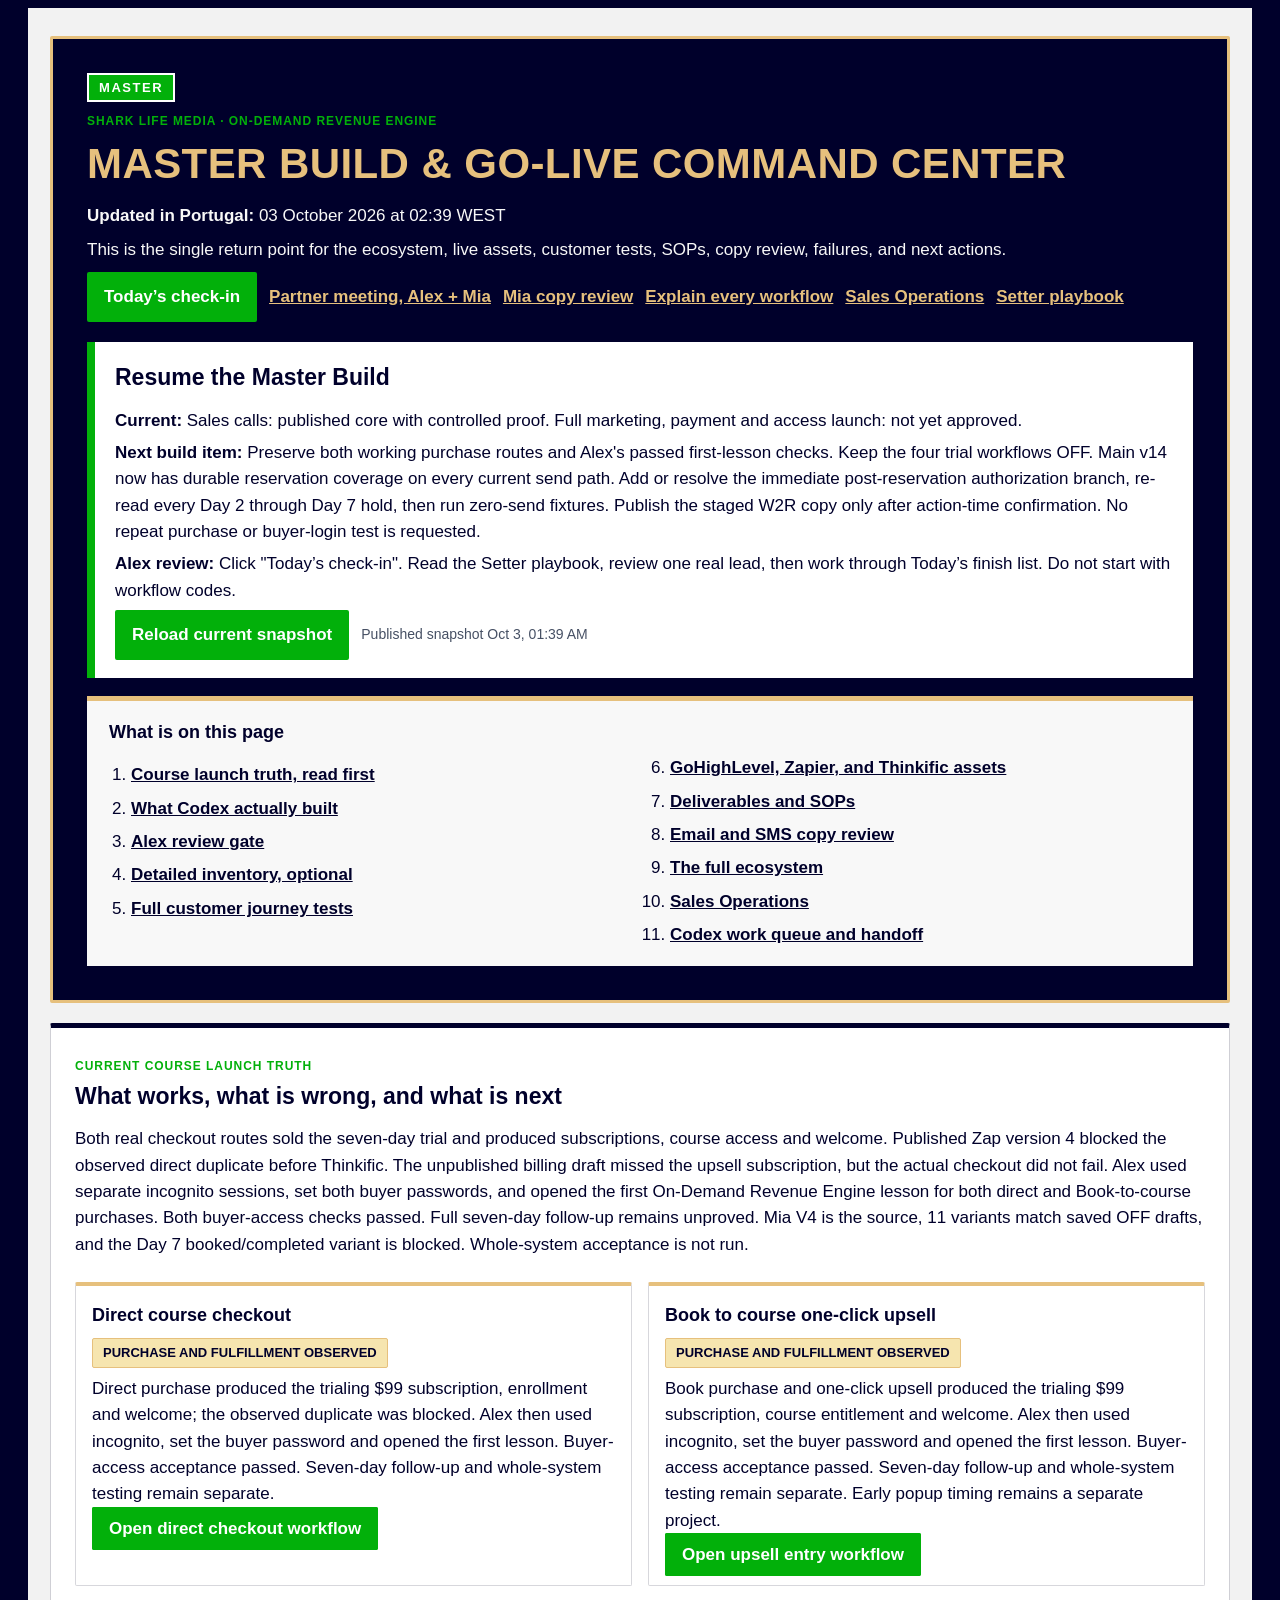
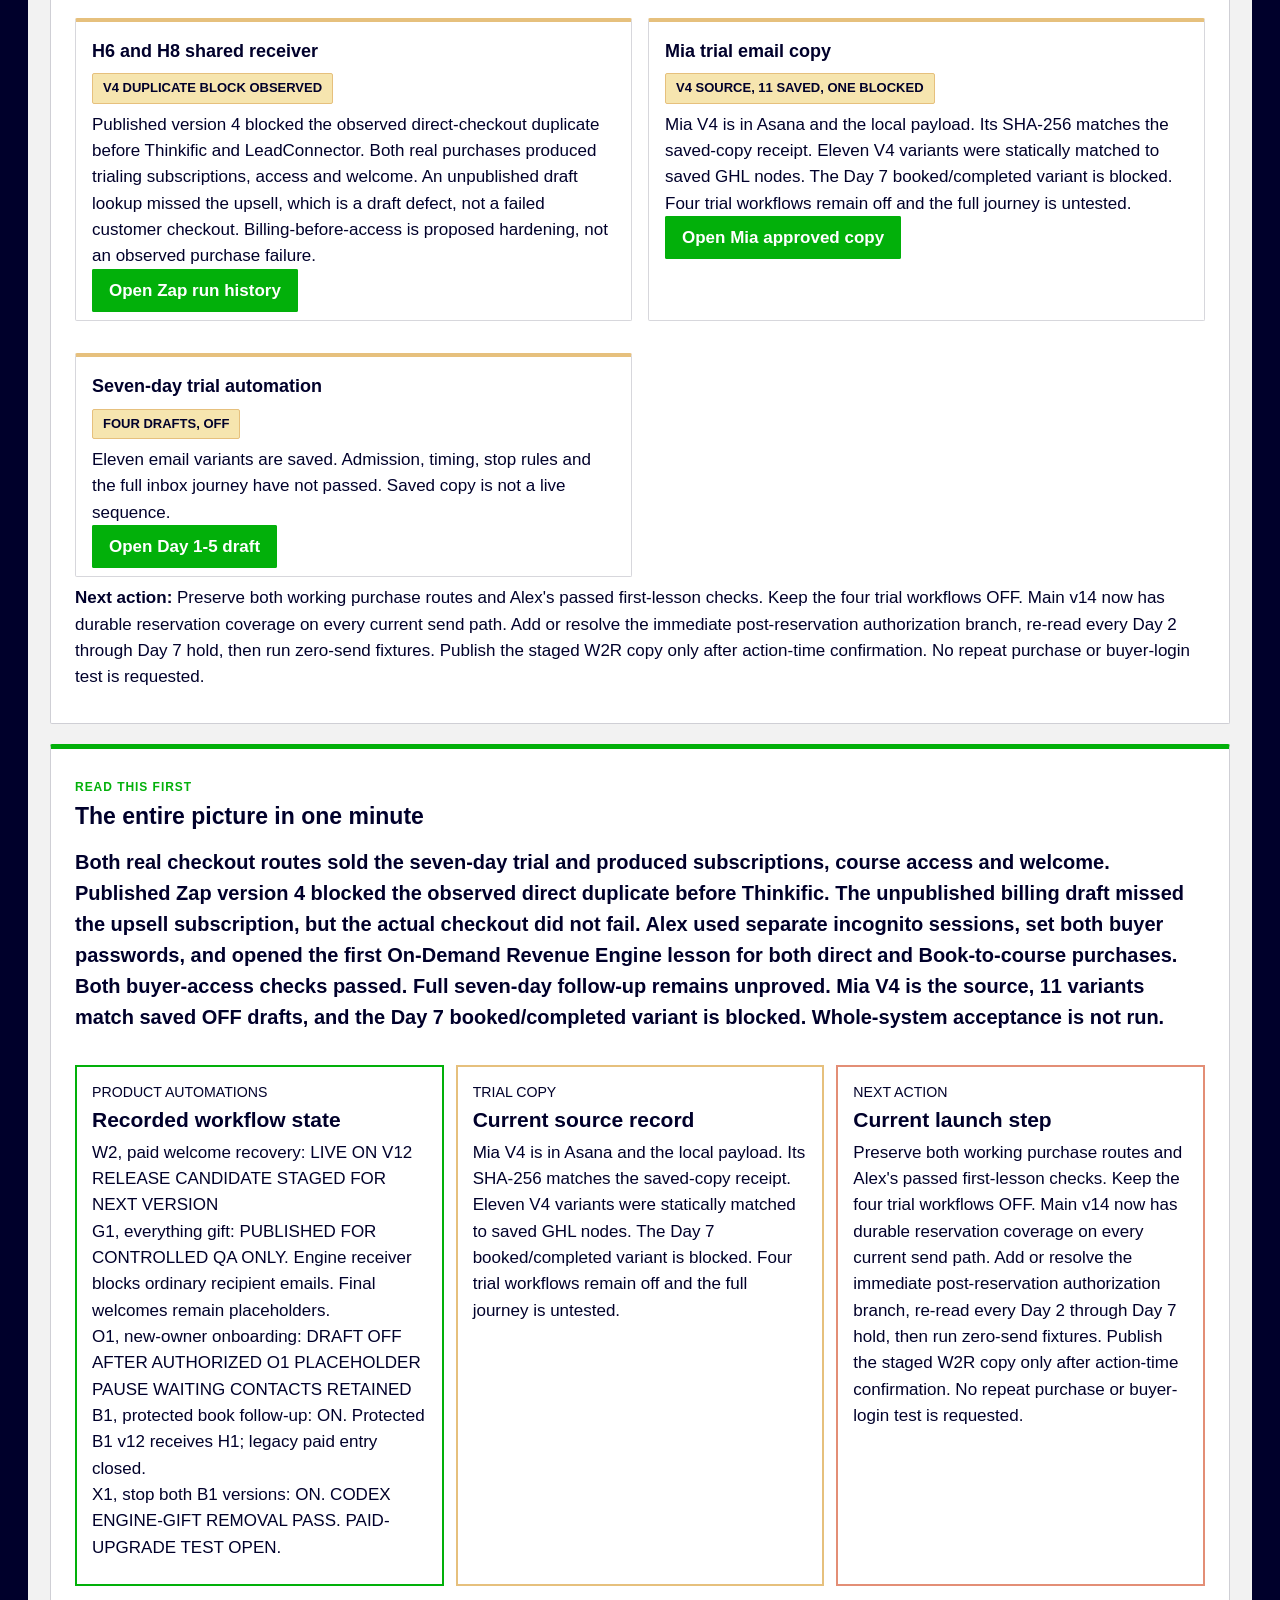
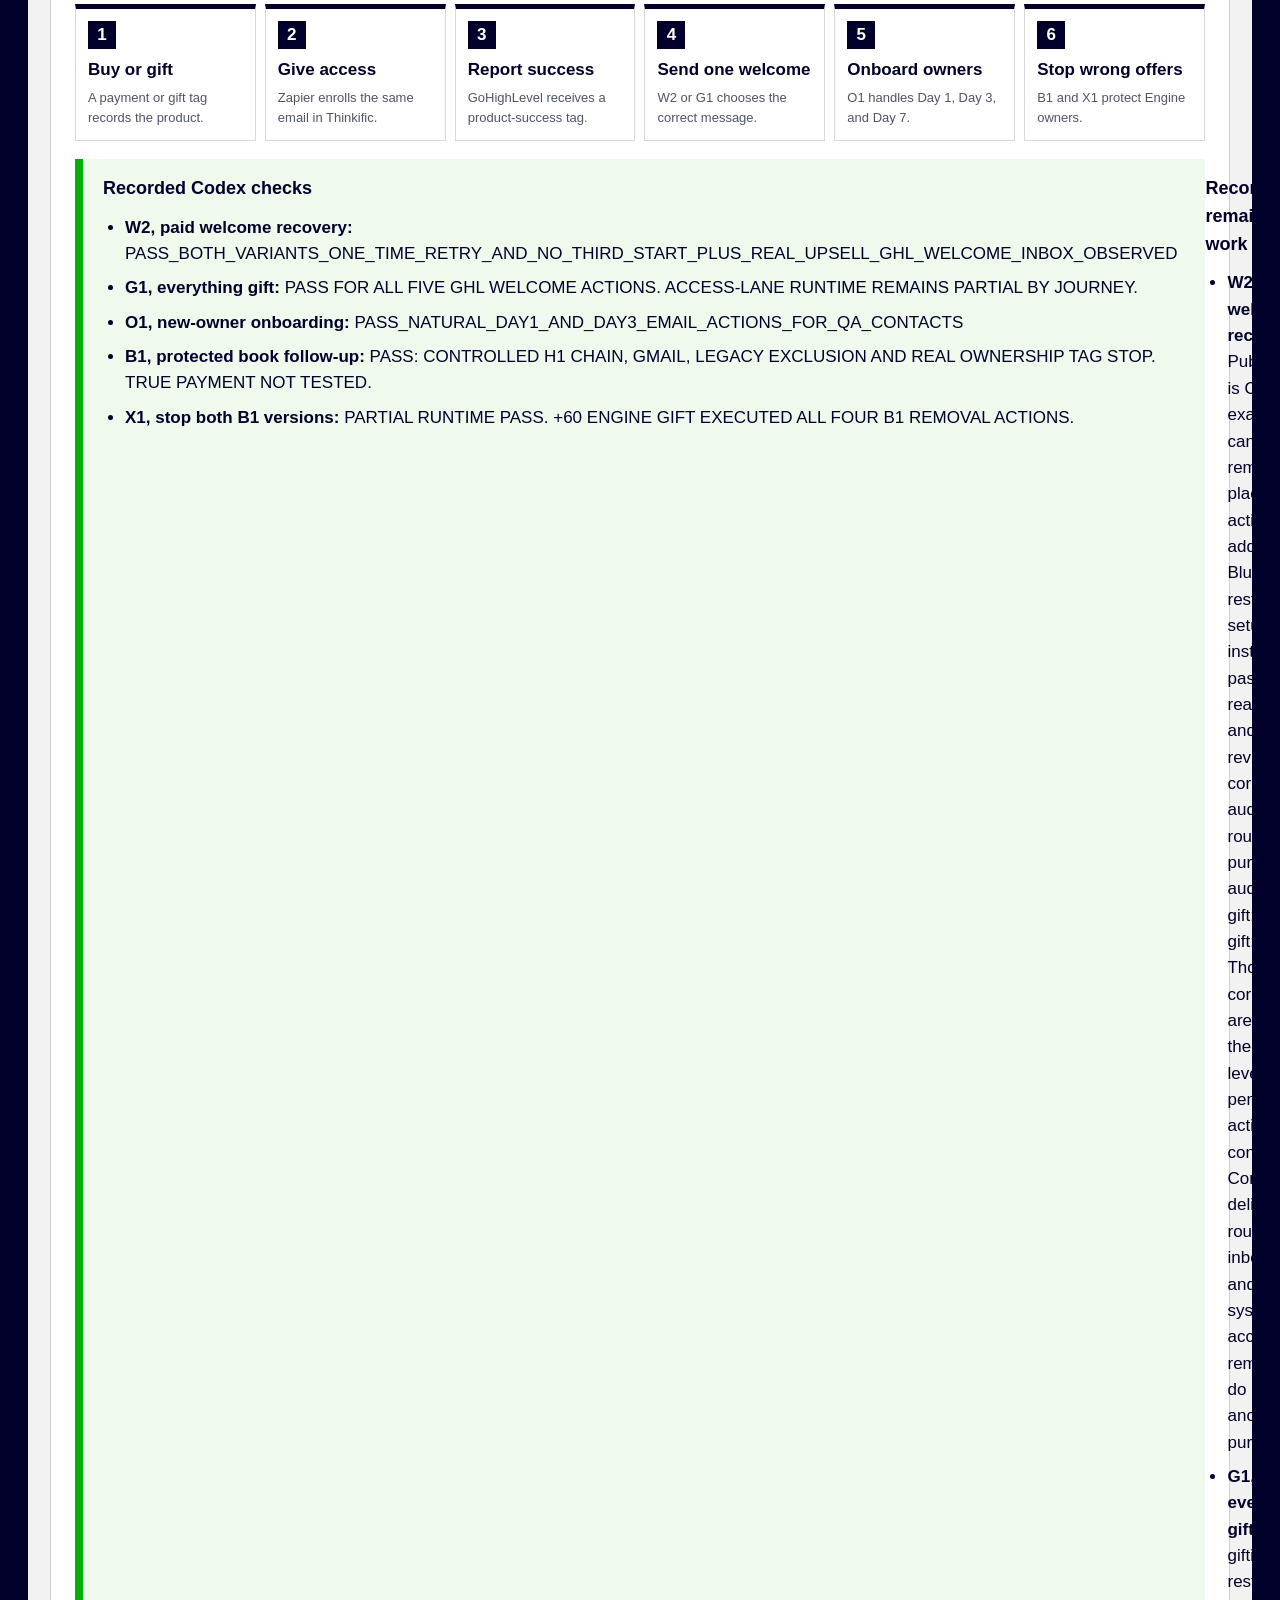
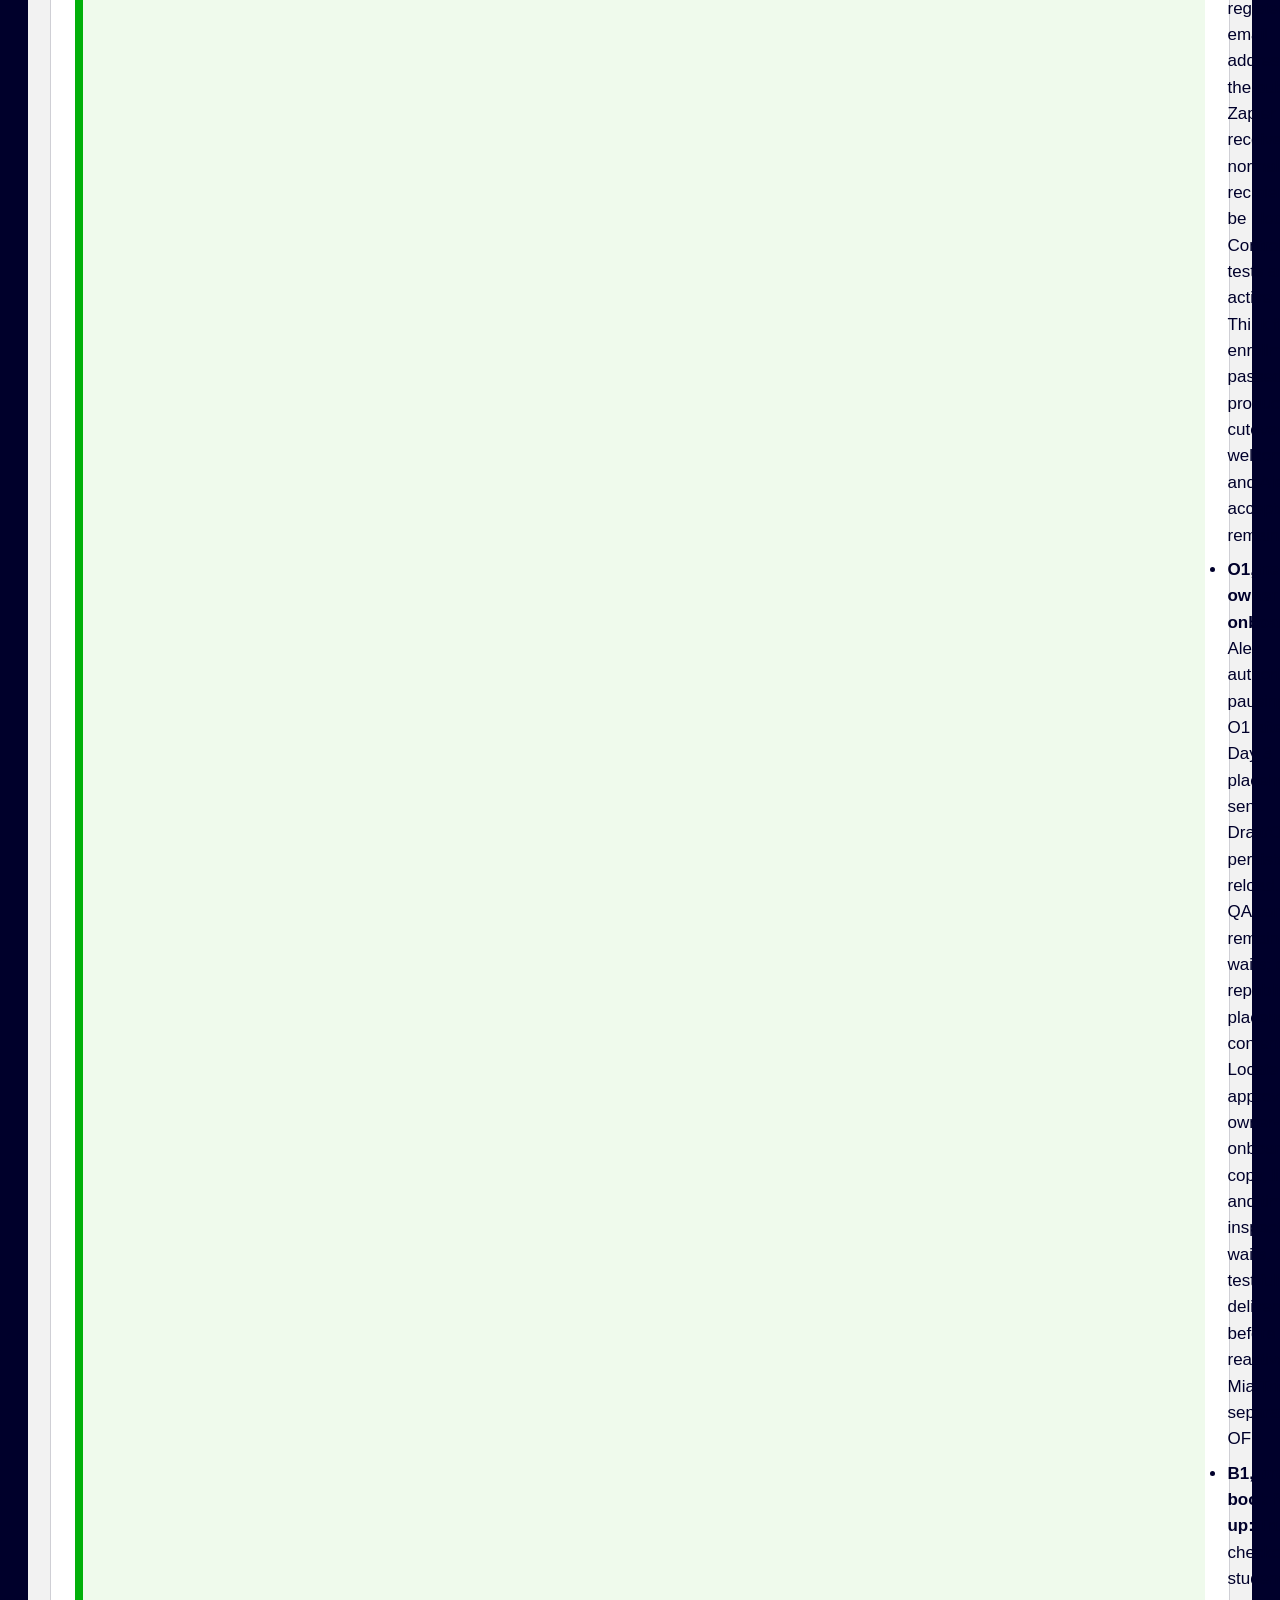
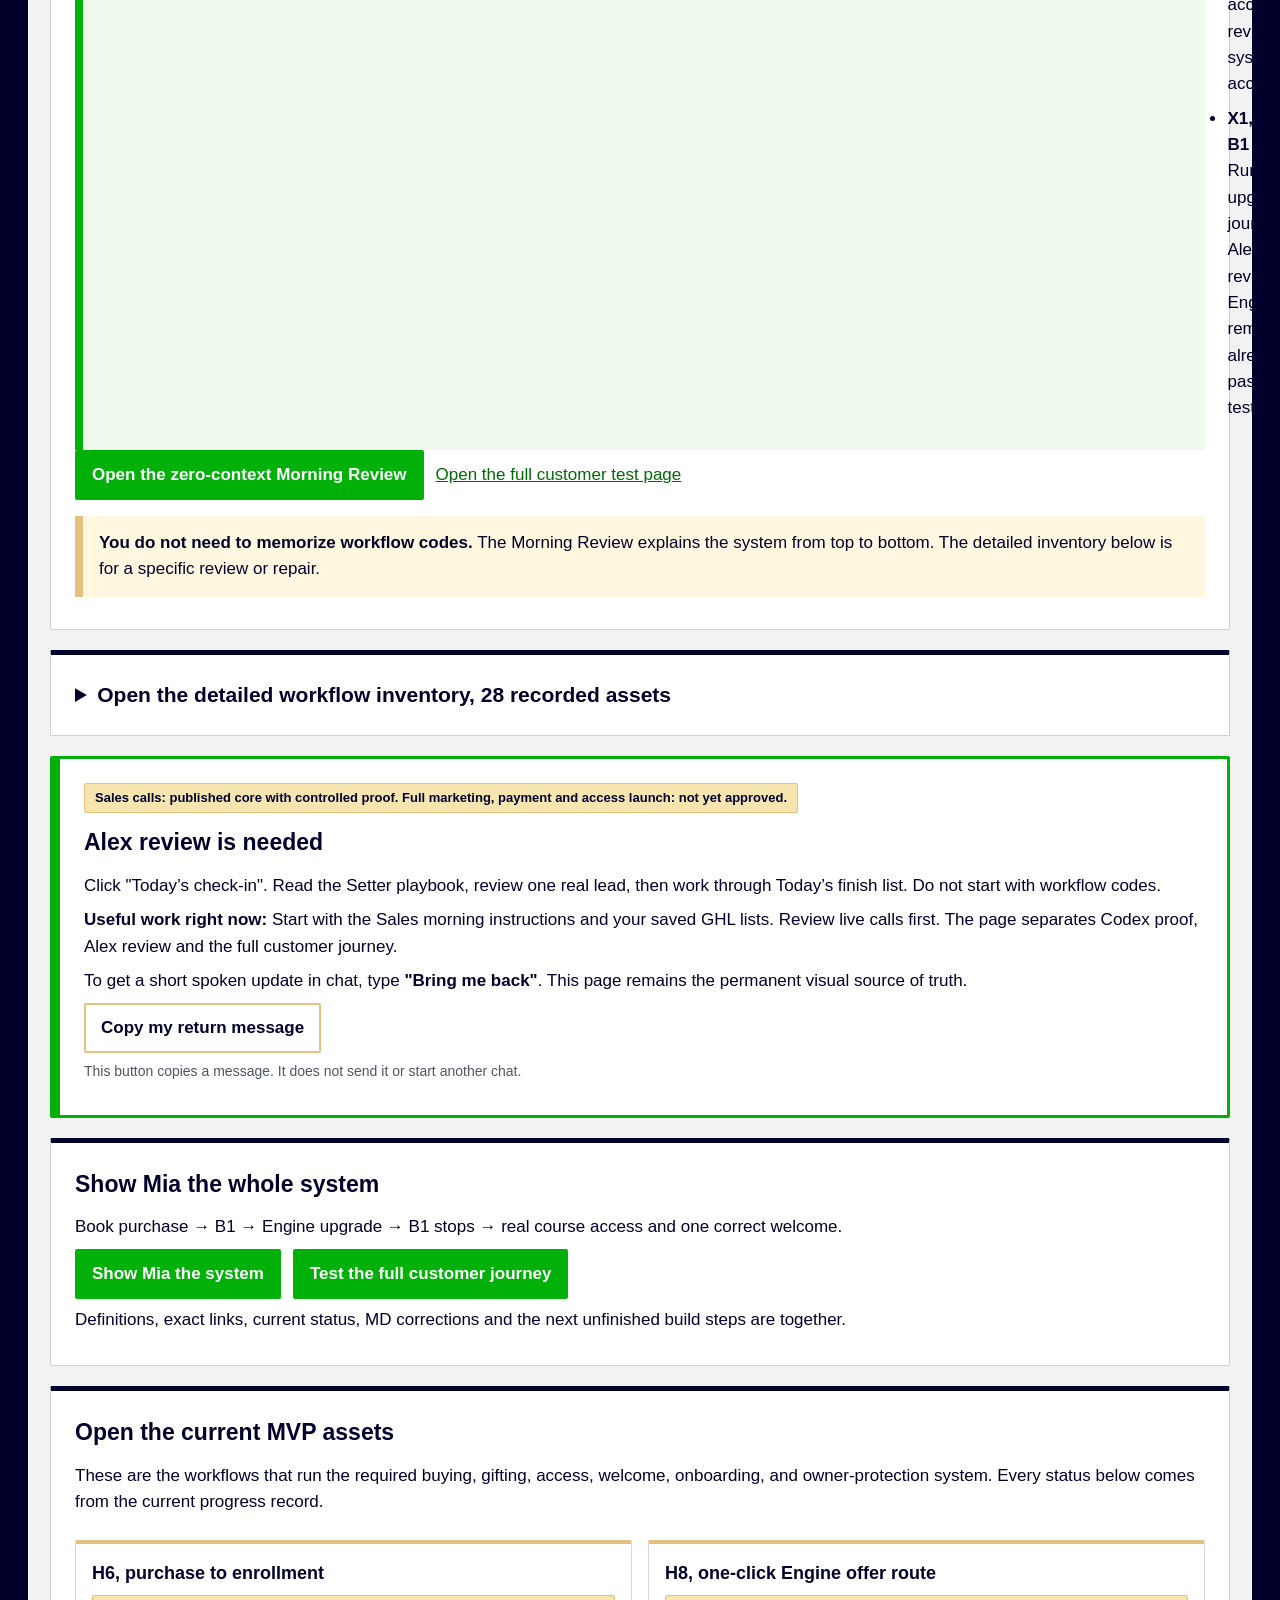
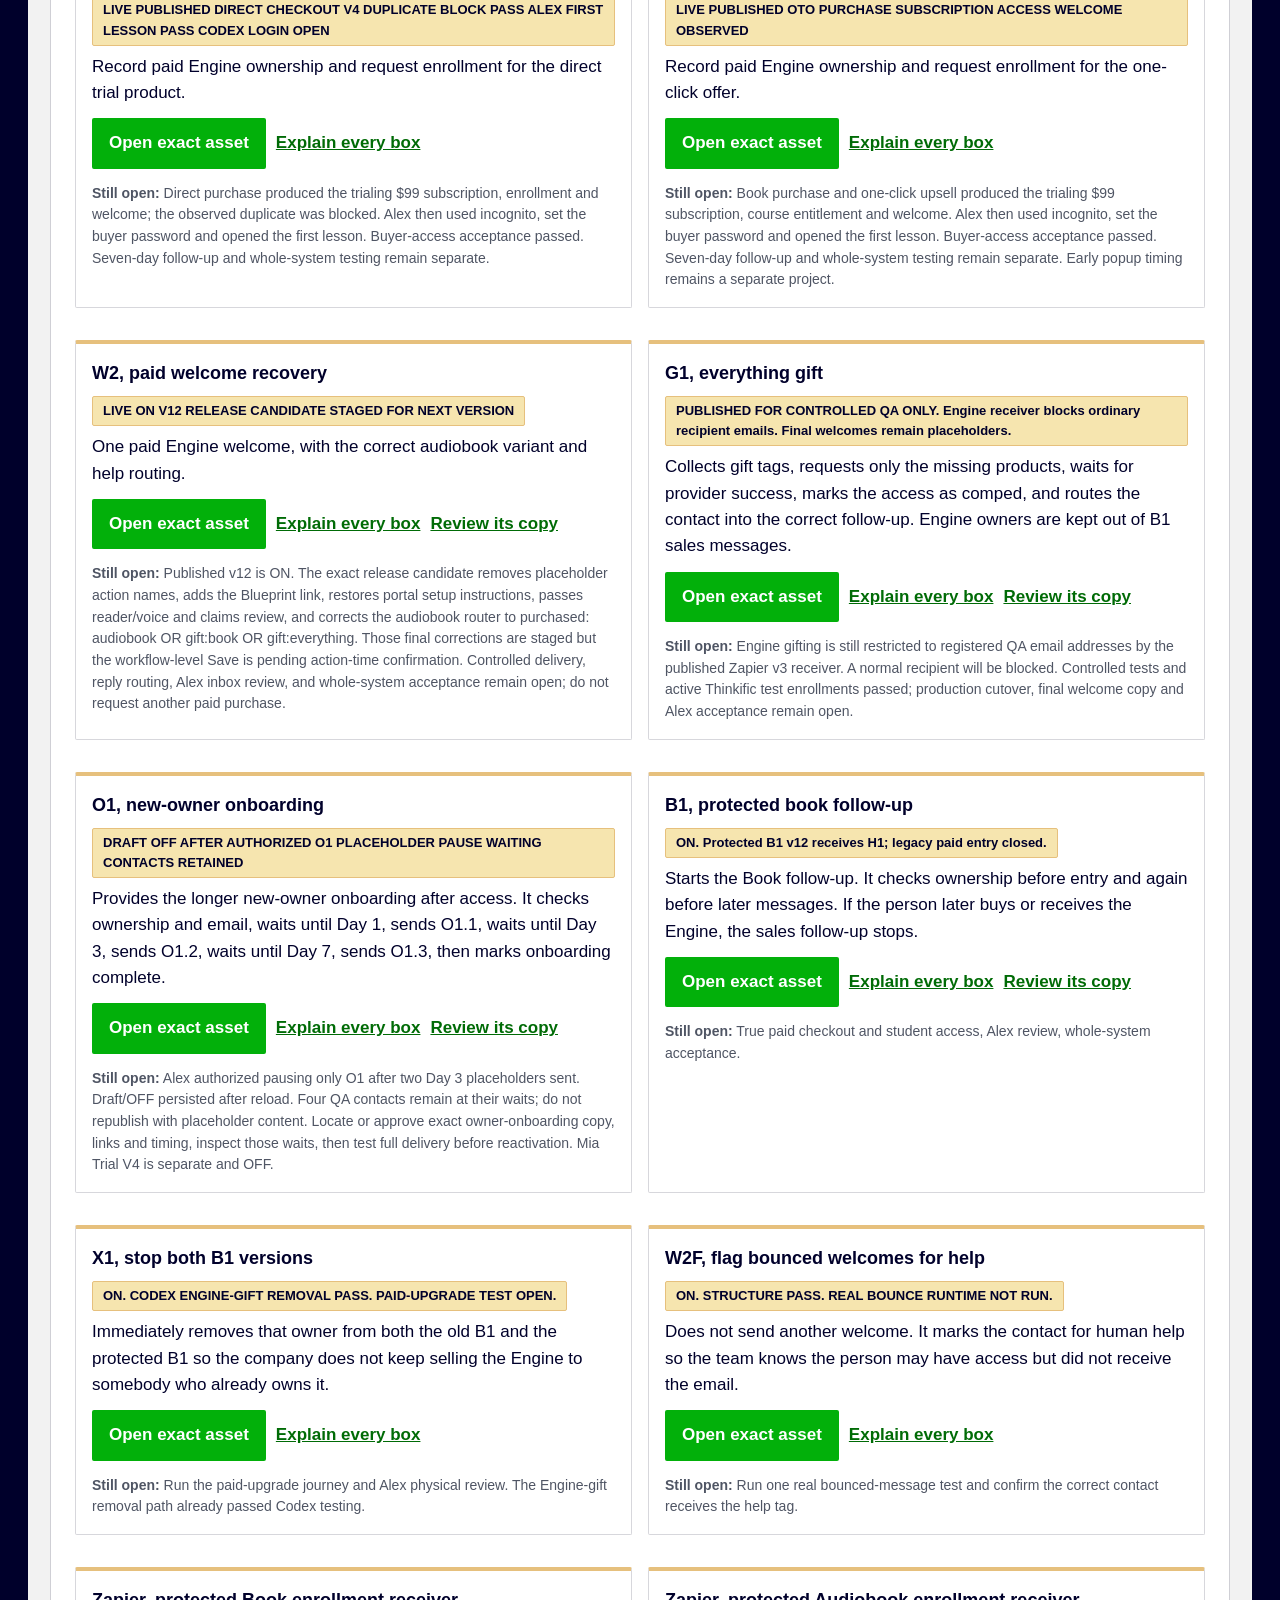
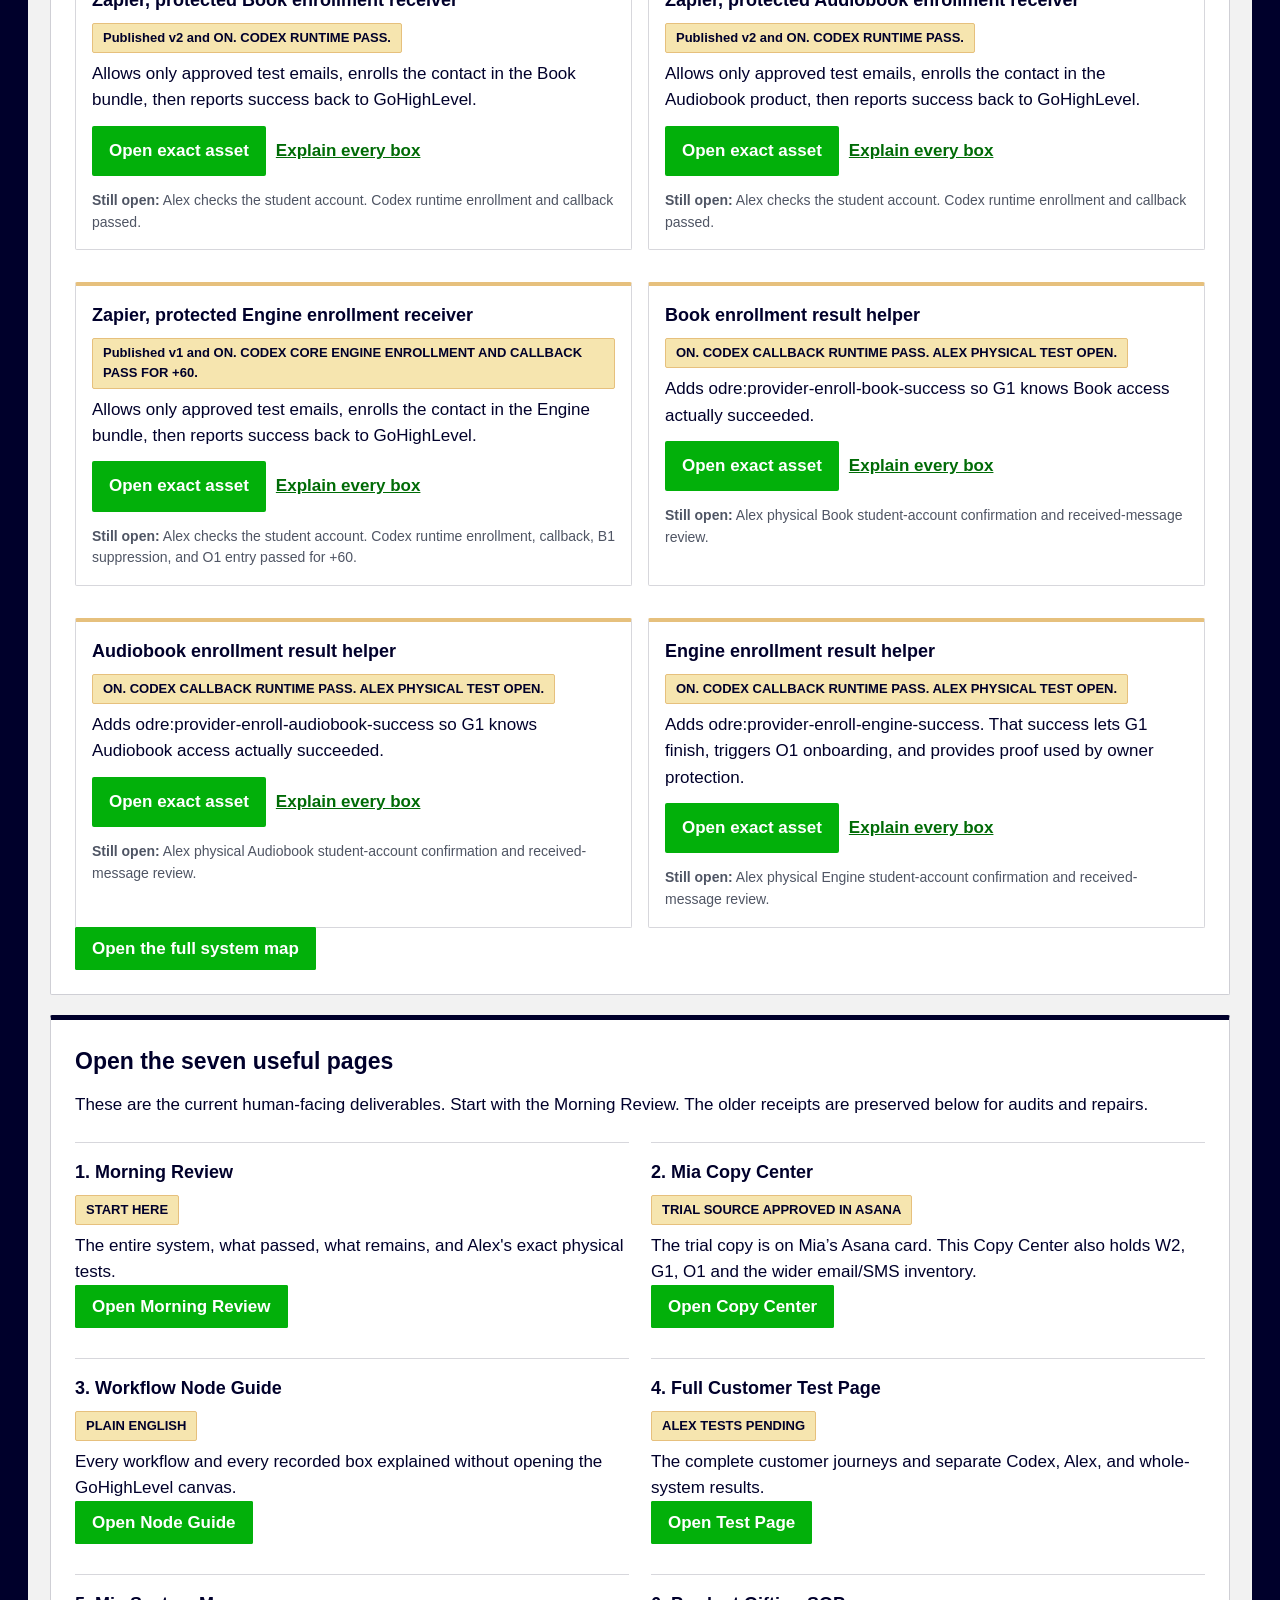
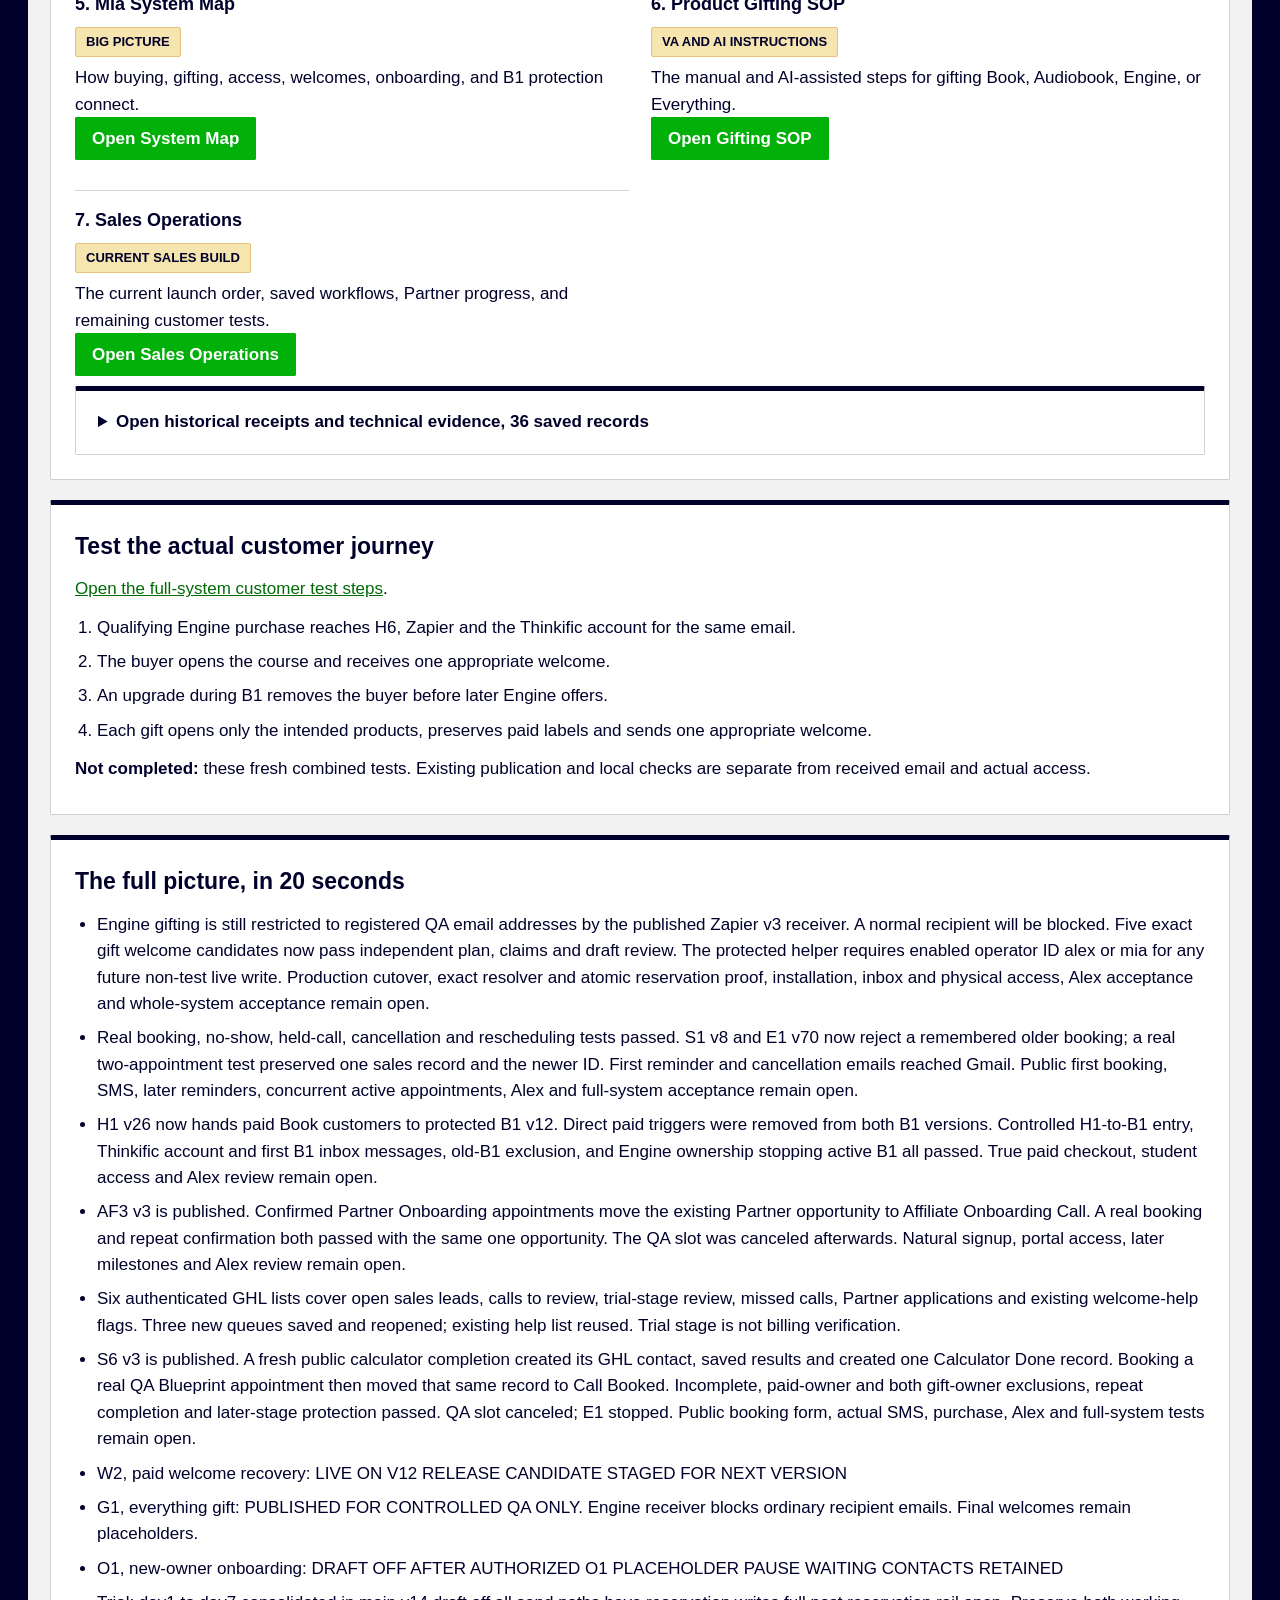
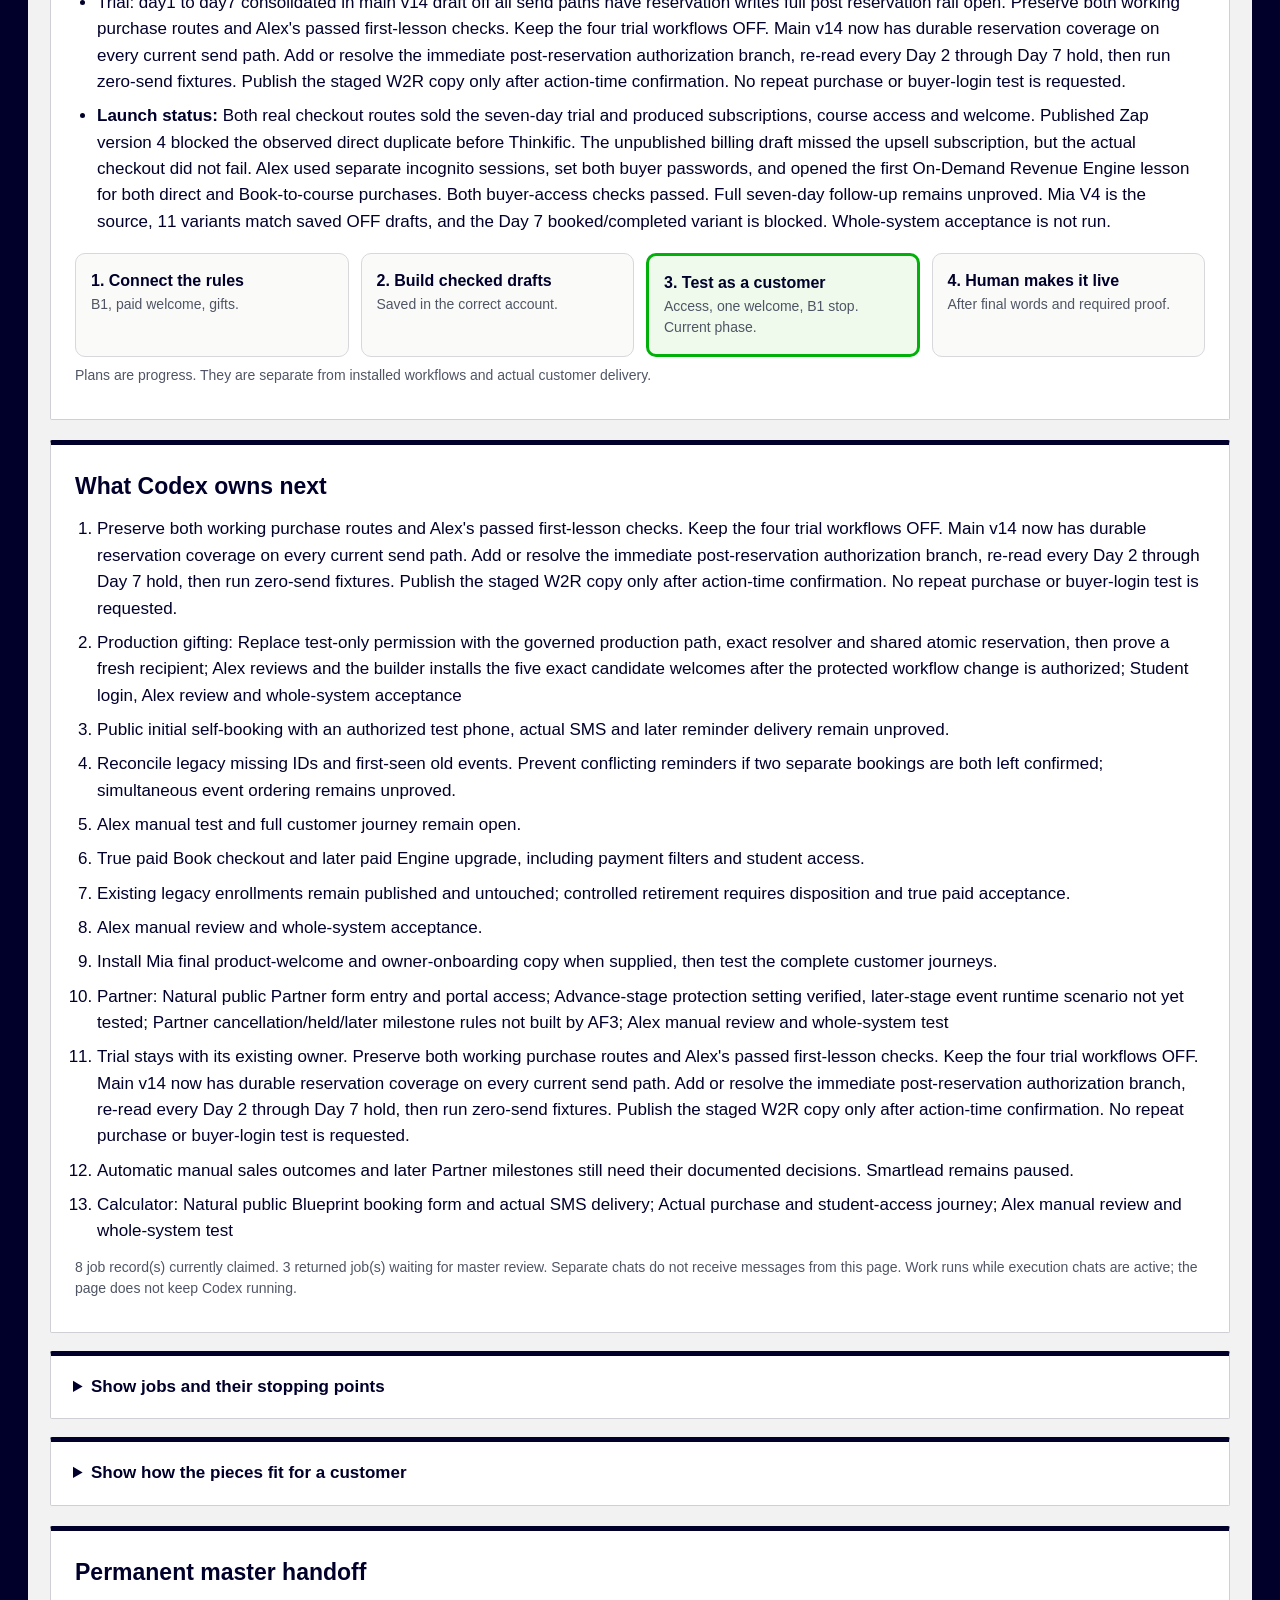
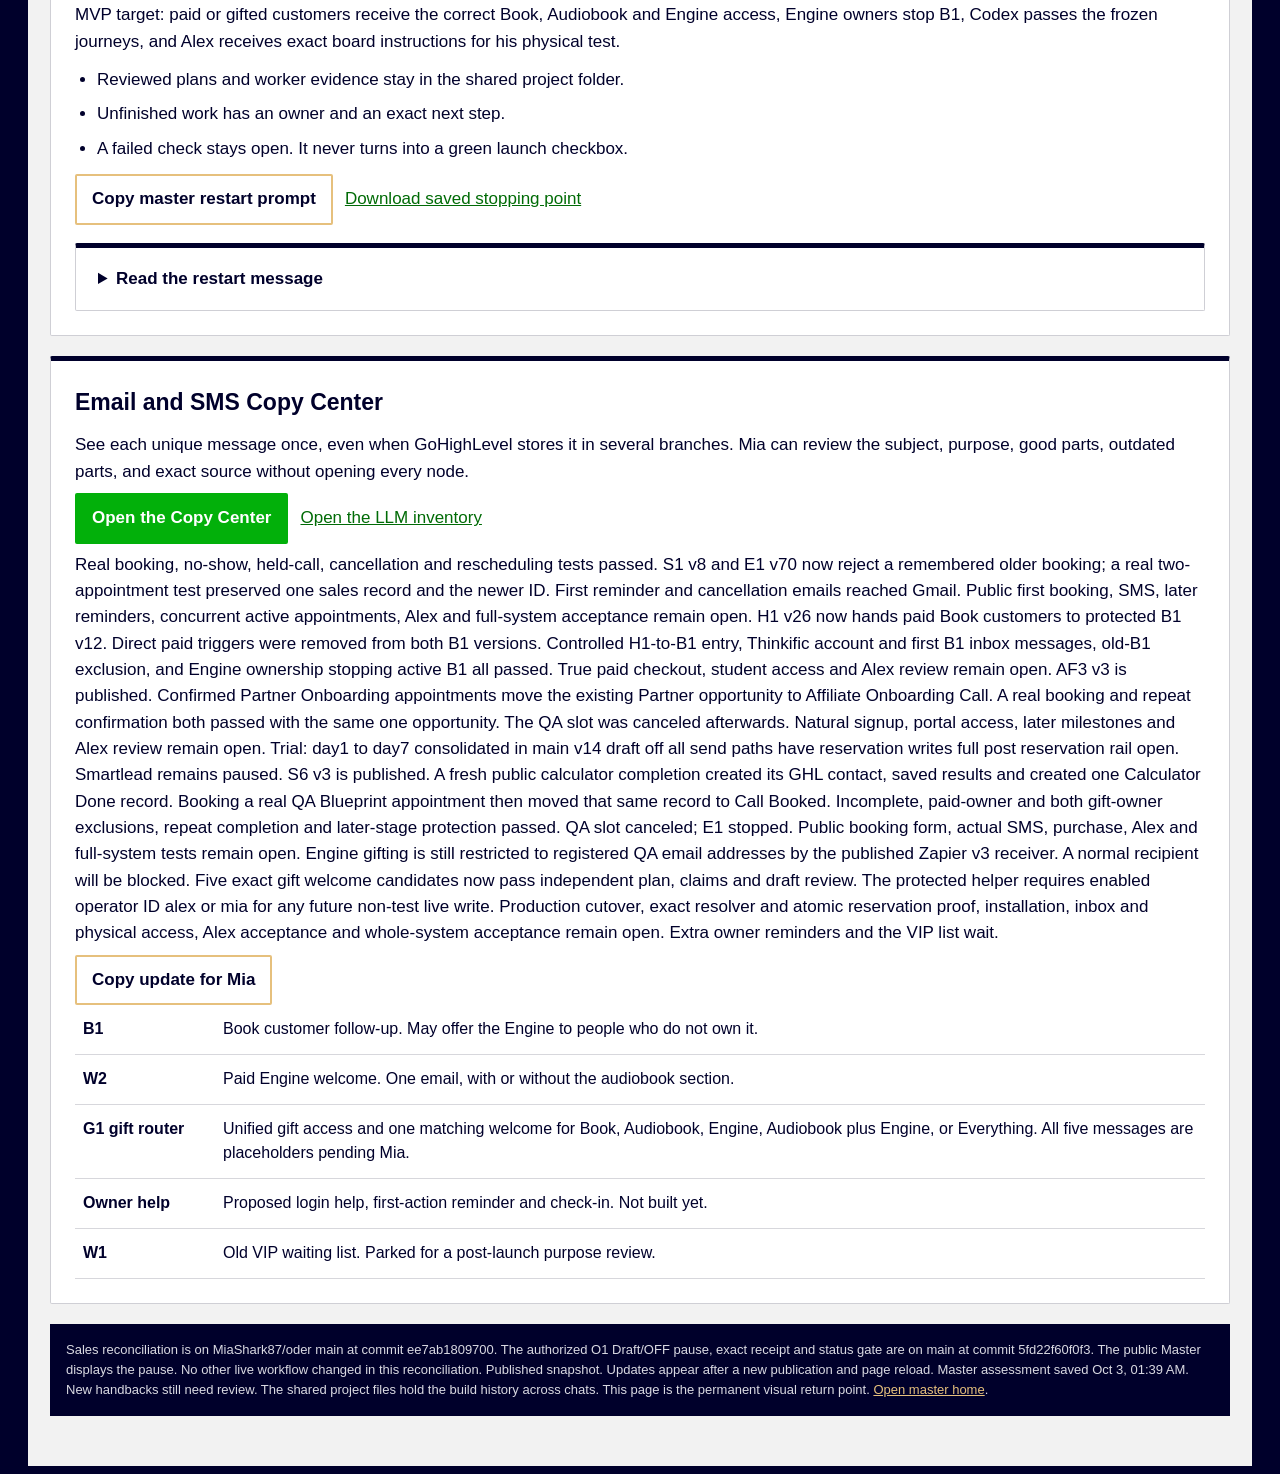
==== commit 9cd1df43: "Publish frozen O1 cleanup status" ====
--- a/index.html
+++ b/index.html
@@ -1,21 +1 @@
-<!doctype html>
-<html lang="en"><head><meta charset="utf-8"><meta name="viewport" content="width=device-width,initial-scale=1"><title>SLM MASTER | On-Demand Revenue Engine Command Center</title><style>
-:root{color-scheme:dark;--bg:#0c1418;--panel:#142229;--line:#2c4149;--text:#f1f5f3;--muted:#bbcacd;--mint:#b8f579;--amber:#ffcf75}*{box-sizing:border-box}body{margin:0;background:var(--bg);color:var(--text);font:16px/1.55 system-ui,sans-serif}main{max-width:1180px;margin:auto;padding:40px 24px 70px}a{color:var(--mint)}.eyebrow{color:var(--mint);letter-spacing:.14em;font-size:12px;font-weight:750}h1{font-size:clamp(34px,5vw,58px);line-height:1.1;max-width:920px;margin:14px 0 20px}h2{font-size:23px;margin:0 0 16px}h3{margin:0 0 10px}.lead{color:var(--muted);max-width:850px}.grid{display:grid;grid-template-columns:repeat(2,1fr);gap:16px}.card,section{background:var(--panel);border:1px solid var(--line);border-radius:16px;padding:24px;margin:0 0 18px}.priority{border-color:var(--mint)}.badge{font-size:12px;display:inline-block;border:1px solid var(--line);border-radius:99px;padding:4px 10px;margin:0 0 12px;color:var(--amber)}.badge.ok{color:var(--mint)}.code{color:var(--muted);font-size:13px;margin-bottom:8px}nav{display:flex;flex-wrap:wrap;gap:8px;margin:28px 0 24px}button,select{font:inherit;background:#22353e;color:var(--text);border:1px solid #49616c;border-radius:8px;padding:10px 16px;cursor:pointer}button[aria-pressed=true]{background:var(--mint);color:#111b13;border-color:var(--mint)}button:focus-visible,a:focus-visible,select:focus-visible{outline:3px solid var(--amber);outline-offset:4px}li{margin:8px 0}ul,ol{padding-left:23px}details summary{cursor:pointer;font-weight:700}details{margin:15px 0}.muted{color:var(--muted)}.flow{display:grid;grid-template-columns:repeat(4,1fr);gap:10px}.flow div{background:#1d3039;padding:18px;border-radius:10px}.flow strong{display:block;color:var(--mint)}[hidden]{display:none!important}.test{border-left:3px solid var(--amber);padding:8px 18px;margin-top:18px}footer{font-size:13px;color:var(--muted);margin-top:24px}@media(max-width:740px){.grid,.flow{grid-template-columns:1fr}main{padding:24px 16px}section,.card{padding:20px}h1{font-size:36px}}
-</style><link rel="stylesheet" href="focus.css?v=202609220900"></head><body><div id="engine-home"></div><details class="engine-evidence"><summary>Open detailed build evidence. Optional.</summary><main><div class="eyebrow">MASTER GO-LIVE BOARD · 18 SEPTEMBER 2026</div><h1>One customer.<br>The right next message.</h1><ul class="lead"><li>Buy or receive a product. Get access and the right welcome.</li><li>Own the Engine. Stop receiving book emails selling the Engine.</li><li>Use placeholders now. Change the words after the routing works.</li></ul>
-<section class="priority"><h2>🎯 The vision</h2><div class="flow"><div><strong>1. Ownership</strong>Paid or gifted, per product.</div><div><strong>2. Access</strong>Existing enrollment routes and Thinkific account email.</div><div><strong>3. Welcome</strong>Paid welcome or gift welcome, one correct path.</div><div><strong>4. Owner care</strong>Help them log in and take action. No sales pitch for what they own.</div></div><ul><li><strong>Broken now:</strong> W2 has no actions. B1 admission lacks the actual Engine ownership tags.</li><li><strong>Order:</strong> Prepare ownership protection and welcome together, then test before publishing.</li><li><strong>Unknown:</strong> Full checkout-upgrade welcome coverage and received-message proof.</li></ul></section>
-<nav aria-label="Board sections"><button aria-pressed="true" data-pane="today">Today’s plan</button><button aria-pressed="false" data-pane="live">Actual workflows</button><button aria-pressed="false" data-pane="errors">Old board corrections</button><button aria-pressed="false" data-pane="tests">Customer tests</button><button aria-pressed="false" data-pane="team">Shared job evidence</button></nav>
-<div id="today"><section><h2>Dated audit evidence. Follow the return-home instructions above.</h2><ol><li><strong>Protect Engine owners.</strong> B1 must refuse already-owners. X1 stays responsible for an upgrade during B1.</li><li><strong>Finish W2.</strong> Paid-only welcome, five-minute wait, no repeat welcome, correct audiobook ownership.</li><li><strong>Keep gifts separate.</strong> G3 and G4 notifications already exist. Fix product promises and existing-password instructions.</li><li><strong>Defer owner care.</strong> Optional follow-ups wait until access, welcomes and B1 protection work.</li><li><strong>Test the customer paths.</strong> Paid upgrade, gift, existing account, duplicate, renewal, and wrong product.</li><li><strong>Human publishes.</strong> Only after routing and received-message checks pass.</li></ol></section><section><h2>What to do with W1</h2><ul><li>The product is available now. A waiting-list promise needs review.</li><li>Today’s W1 workflow is a draft. Its ownership checks use the wrong tag.</li><li><strong>Recommendation:</strong> Keep that original parked. Stage a short current-offer invitation version after owner protection works.</li></ul></section><section><h2>What was coded in this pass</h2><ul><li>A corrected local W2 design: proper audiobook gift tag, five-minute wait, separate completion tag in each email branch.</li><li>A repeatable read-only live status checker.</li><li>This board and eight customer test cases.</li><li><strong>No live workflow has been changed in this pass.</strong></li></ul><details><summary>Why the live build is not marked ready</summary><ul><li>The project build rule requires a fresh collision map and a compiled design before live edits.</li><li>Initial compiler and verifier code now exists locally. Independent review and complete account/build/customer evidence remain separate gates.</li><li>The local W2 design passes its schema check. That is not a collision, delivery, or inbox PASS.</li><li>The next build must resolve those proof gaps, not replace them with a green checkbox.</li></ul></details></section><section><h2>Later, after the core works</h2><ul id="defer"></ul></section></div>
-<div id="live" hidden><div class="grid" id="workflows"></div><footer>Observed UI definitions plus API metadata. Published status is not proof of delivery. This board is a dated snapshot, not a live feed.</footer></div>
-<div id="errors" hidden><section><h2>Correct these old checklist statements</h2><ol id="corrections"></ol><a href="https://claude.ai/artifact/SZN9GwjDigcA6G7Y9M8fJH" target="_blank" rel="noopener noreferrer">Open the original checklist</a></section></div>
-<div id="tests" hidden><section><h2>Choose a customer path</h2><label for="scenario">Customer</label><br><select id="scenario"></select><div class="test" id="scenario-result" aria-live="polite"></div></section><section><h2>The ownership rule</h2><ul><li><strong>Book:</strong> purchase:book OR gift:book OR gift:everything</li><li><strong>Audiobook:</strong> purchased: audiobook OR gift:audiobook OR gift:everything</li><li><strong>Engine:</strong> purchased:odre OR gift:odre OR gift:everything</li><li>access:comped is a free-access reporting label. It does not mean they own every product.</li></ul></section></div>
-<div id="team" hidden><section class="priority" hidden><h2>This is the master. Other chats do one job.</h2><ol><li>Open a new Codex chat in this same <strong>oder</strong> project folder.</li><li>Choose its job below. Copy and paste its starting message.</li><li>The chat reads the shared master files and claims its job. It records results for review.</li><li>Return to the master chat for the combined result. You do not need to copy chat histories.</li></ol><p class="muted">Shared files connect the chats. Chat transcripts themselves are not automatically shared. If a job is already claimed, the new chat must leave it alone.</p><label for="job-select">Choose one job</label><br><select id="job-select"><option value="CORE_PROOF">1. Build proof and account map</option><option value="OWNER_GUARD">2. Protect Engine owners from B1</option><option value="PAID_WELCOME">3. Finish paid Engine welcome</option><option value="GIFTS">4. Finish gift routing and promises</option><option value="OWNER_CARE">5. Prepare owner-help email slots</option><option value="W1_REVIEW">6. Review the old waiting list</option><option value="QA_CANARY">7. Test the complete customer paths</option></select><p><label for="job-prompt">Starting message for the new chat</label></p><textarea id="job-prompt" readonly rows="8" style="width:100%;font:15px/1.6 system-ui;background:#0c1418;color:#f1f5f3;border:1px solid #49616c;border-radius:8px;padding:16px"></textarea><button id="copy-prompt">Copy starting message</button><span id="copy-status" role="status" style="margin-left:12px"></span></section><section><h2>Shared job progress</h2><button id="refresh-jobs">Refresh shared jobs</button><p id="jobs-status" role="status" class="muted">Bundled snapshot. Refresh uses the local preview, not GoHighLevel.</p><div id="jobs-list" class="grid"></div><p class="muted">Job review is a coordination result. It does not mean a workflow is published or a customer received a message.</p></section><section><h2>What stays shared</h2><ul><li><strong>ENGINE_MASTER.md:</strong> decisions, ownership, boundaries, and what is actually proved.</li><li><strong>ENGINE_JOBS.json:</strong> who owns each job, progress and evidence handbacks.</li><li><strong>ENGINE_SOURCE_INDEX.md:</strong> Claude's useful source documents, with cautions for stale information.</li><li><strong>The master chat:</strong> review results, resolve conflicts, integrate the ecosystem.</li><li>T3 is already owned by another chat. It is intentionally excluded from these job choices.</li></ul></section></div><footer>Local review board. No customer data or credentials. No shared checkbox storage. Workflow links open the existing account. Proposed send count and timing are starting points, not live automations.</footer></main></details><script id="jobs-snapshot" type="application/json">{"schema_version": 1, "purpose": "Bounded local coordination only. Worker and reviewer evidence are reported evidence, not automatically independent verification. The CLI never changes external systems, customer contacts, email, external gate statuses, or publication permission.", "coordinator_session": "engine-master-2026-09-18", "master_rule": "The designated coordinator records local board reviews through the locked review command. This designation is not security or authorization. review_ready never resolves a dependency. A planning verification never resolves a live prerequisite.", "jobs": {"CORE_PROOF": {"title": "Proof tooling and fresh collision map", "status": "available", "dependencies": [], "critical": true, "master_owner": "master", "scope": "Build proof tooling and a fresh collision map before live work.", "history": []}, "OWNER_GUARD": {"title": "Ownership guard, B1, X1, replacement ID and migration planning", "status": "available", "dependencies": ["CORE_PROOF"], "planning_allowed_while_blocked": true, "scope": "Planning is allowed while blocked. Any live build requires verified CORE_PROOF.", "history": []}, "PAID_WELCOME": {"title": "Paid welcome, W2, ODRE10, H6 and H8", "status": "available", "dependencies": ["CORE_PROOF"], "planning_allowed_while_blocked": true, "scope": "Planning is allowed while blocked. Any live work requires verified proof.", "history": []}, "GIFTS": {"title": "Gift doors G1 through G4", "status": "available", "dependencies": ["CORE_PROOF"], "planning_allowed_while_blocked": true, "blocker": "Human decision is required only if work changes the book and audiobook entitlement mismatch. Known book-only core work can proceed after verified proof.", "scope": "Planning is allowed while blocked. Known book-only core work may proceed after verified proof.", "history": []}, "OWNER_CARE": {"title": "Optional three-email owner follow-up", "status": "available", "dependencies": ["CORE_PROOF", "OWNER_GUARD", "PAID_WELCOME", "GIFTS"], "planning_allowed_while_blocked": true, "scope": "Proposed only. No SMS. Live work is blocked by the core proof.", "blocker": "Proposed optional sequence, blocked for live work until core proof is verified.", "history": []}, "W1_REVIEW": {"title": "W1 review", "status": "available", "dependencies": ["CORE_PROOF"], "planning_allowed_while_blocked": true, "scope": "Parked draft and new post-launch invitation. Recommendation and planning are allowed now, live work requires verified proof.", "history": []}, "QA_CANARY": {"title": "QA canary", "status": "available", "dependencies": ["CORE_PROOF", "OWNER_GUARD", "PAID_WELCOME", "GIFTS"], "planning_allowed_while_blocked": true, "scope": "Full paid, gift, event order and inbox test planning is allowed. Live testing requires verified prerequisites.", "history": []}, "T3_EXTERNAL": {"title": "T3 external work", "status": "owned_external", "dependencies": [], "scope": "Another chat already owns this work. This board cannot claim it.", "history": []}}}</script><script id="master-data" type="application/json">{"date": "2026-09-18", "scope": "Observed workflow definitions and API metadata, not a full-account collision refresh or delivery certification", "workflows": [{"name": "Engine owners stop book sales emails", "code": "X1 + B1", "state": "Gap found", "proof": "X1 is published v3, with three ownership-tag triggers and Remove from B1. Logs show its removal action executed on Sep 15 and Sep 16. B1 still checks stage:odre-enrolled, which the registry says nobody writes.", "next": "Prepare a replacement B1 admission check for purchased:odre OR gift:odre OR gift:everything. Keep X1 for upgrades during the sequence. Test already-owner entry and both event orders. A replacement B1 has a new ID. Plan the stop route and existing X1 target together before exposure.", "url": "https://app.gohighlevel.com/v2/location/PD3fQBJGWmfpGiwQnwnW/automation/workflow/c5e89771-8a7a-4c66-99ec-ffd3c5489bf7"}, {"name": "Paid Engine welcome", "code": "W2", "state": "Unbuilt", "proof": "Draft v6, three triggers then END. Payment trigger has only Global product. Re-entry and multiple opportunities are ON.", "next": "Use paid-only triggers, the one-welcome check, a five-minute wait, the corrected audiobook check, two mutually exclusive email variants, one received per customer, and a welcome-sent action in each branch. Prove checkout-upgrade coverage before publishing.", "url": "https://app.gohighlevel.com/v2/location/PD3fQBJGWmfpGiwQnwnW/automation/workflow/f59e46b0-010b-47cb-9eeb-f9a4e4b53299"}, {"name": "VIP waiting list", "code": "W1", "state": "Draft", "proof": "Draft v2, four email steps. Buyer checks reference purchase:oder instead of purchased:odre.", "next": "Keep the original W1 draft parked. Stage a separate current-offer invitation version with Engine owners excluded, after owner routing works.", "url": "https://app.gohighlevel.com/v2/location/PD3fQBJGWmfpGiwQnwnW/automation/workflow/fc942572-5d93-4e3f-95a0-040ab610a1cb"}, {"name": "Book gift", "code": "G2", "state": "Published", "proof": "Published v24. Enrolls, adds to B1 after one minute, then strips purchase:book and stage:book-buyer after five minutes. Hand-send and automated welcome branches exist. Read live today: AUTO Welcome v2 promises the audiobook, but the registered gift:book entitlement excludes it. No dead sharknow.co/portal link appears in this active welcome body.", "next": "Keep the documented book-only gift by default and correct the audiobook promise in a reviewed replacement welcome. A bundled book-plus-audiobook gift requires an explicit entitlement decision. Protect true paid tags and Engine-owner admission.", "url": "https://app.gohighlevel.com/v2/location/PD3fQBJGWmfpGiwQnwnW/automation/workflow/ef9eba2f-5e9c-408c-8d8d-697c01724df1"}, {"name": "Engine gift", "code": "G3", "state": "Published", "proof": "Published v11. Automated welcome and hand-send notification now exist. Notification selects Alex Werninck and Mia Shark. Automated copy always tells them to expect a password email.", "next": "Prepare existing-login instructions for approval. A gift to someone with an account may produce no second password email. Keep gifts out of W2.", "url": "https://app.gohighlevel.com/v2/location/PD3fQBJGWmfpGiwQnwnW/automation/workflow/5481c663-429d-4401-b09d-1d6ab2c7e82c"}, {"name": "Audiobook gift", "code": "G4", "state": "Published", "proof": "Published v10. Automated welcome and hand-send notification exist. The automated copy always tells them to expect a password email.", "next": "Check existing-login instructions and received email. gift:book is not audiobook ownership.", "url": "https://app.gohighlevel.com/v2/location/PD3fQBJGWmfpGiwQnwnW/automation/workflow/6911446b-64bb-4902-9fd9-a7343903ffc1"}, {"name": "Checkout Engine upgrade", "code": "H8", "state": "Published", "proof": "Published v4. Trigger Order Submitted, Engine trial product. Add Tag action includes purchased:odre. No welcome email in this workflow.", "next": "Test that this order reaches the final paid welcome and X1. W2 Payment Received and H8 Order Submitted are different triggers. No equivalence is proven.", "url": "https://app.gohighlevel.com/v2/location/PD3fQBJGWmfpGiwQnwnW/automation/workflow/abaefc80-1724-4a6b-80cb-cbbefe51dcd2"}, {"name": "Everything gift", "code": "G1", "state": "Not found", "proof": "No G1 match in the current metadata inventory. The gift tool still refuses --gift everything.", "next": "Design one gift:everything route using the existing enrollment hooks, one welcome, and the hand-send choice. Prove it before enabling the command.", "url": null}], "required_customer_tests": [{"person": "Book buyer upgrades during B1", "tags_before": ["purchase:book"], "event": "Add purchased:odre while B1 is active", "proof": "X1 definition and historical action log only. Full upgrade and inbox trace still required.", "target_assertion": "B1 stops; paid welcome once; use existing password"}, {"person": "Engine owner later gets the book", "tags_before": ["purchased:odre"], "event": "Book payment or gift:book after X1 finished", "proof": "Current B1 admission does not check actual ownership. This order is not covered by X1 alone.", "target_assertion": "No B1 marketing enrollment"}, {"person": "Book-only gift", "tags_before": ["gift:book", "access:comped"], "event": "Book delivered", "proof": "Ownership registry and G2 graph. Inbox check still required.", "target_assertion": "Book welcome and B1; no audiobook entitlement; Engine offers remain allowed"}, {"person": "Audiobook gift then paid Engine", "tags_before": ["gift:audiobook"], "event": "Engine purchase", "proof": "Corrected local W2 draft only, not deployed.", "target_assertion": "One paid Engine welcome with audiobook paragraph"}, {"person": "Engine gift with existing account", "tags_before": ["gift:odre"], "event": "Gift delivered", "proof": "Existing-account welcome wording is a gap in the current G3 copy.", "target_assertion": "Gift welcome says use existing password; no W2 welcome or B1 marketing"}, {"person": "Book and Engine gifts in either order", "tags_before": [], "event": "gift:book and gift:odre, then repeat in reversed order", "proof": "Both event orders require live tests. X1 alone is event-driven.", "target_assertion": "Both products delivered; no B1 marketing; intended gift welcomes only"}, {"person": "Renewal or duplicate purchase event", "tags_before": ["odre:welcome-sent"], "event": "Engine payment", "proof": "Local W2 one-welcome check. No live W2 guard exists yet.", "target_assertion": "No second welcome"}, {"person": "Failed or unrelated payment", "tags_before": [], "event": "Failed Engine payment or other product", "proof": "Four-filter design, not the current one-filter trigger. Requires negative control.", "target_assertion": "No paid Engine welcome"}], "ownership": {"book": ["purchase:book", "gift:book", "gift:everything"], "audiobook": ["purchased: audiobook", "gift:audiobook", "gift:everything"], "engine": ["purchased:odre", "gift:odre", "gift:everything"]}, "human_publish_gate": true, "recommendation": {"priority": "Ownership routing first, placeholder copy second", "paid_welcome": "One paid Engine welcome after five minutes; keep G3/G1 gift welcomes separate", "owner_followup": "Proposed starting point: Day 1 login help only if activated:portal is absent, Day 3 first-action reminder, Day 7 check-in. Three optional follow-up emails, no SMS in the first build. Gift recipients share owner care after their proper welcome; hand-sent welcome completion must be recorded honestly.", "vip_waitlist": "Keep original W1 draft parked. Stage a separate current-offer invitation version with Engine owners excluded, after the owner route works. The product being live is different from this workflow being published.", "flexibility": "Touch count and delays are draft choices. During a released campaign, preserve the original version for active contacts and stage timing changes in a new version.", "defer": ["Old prelaunch campaign dates", "Scarcity interrupts without real seat data", "Failed-payment automation without a proven failed-payment event", "Cancellation and billing promises without verified signals", "Gmail draft upgrade until core delivery works"]}, "board_corrections": ["T3 and the user.signin webhook now exist. The welcome board still labels them not built.", "G3 and G4 hand-send notification actions exist today. Their branches are not empty.", "W2 remains empty. Its payment trigger has only Global product, not four filters.", "The audiobook ownership condition must use gift:audiobook, not gift:book.", "W1 is a draft in today's API and UI. Its purchase:oder checks are not the actual purchased:odre ownership tag.", "X1 handles a new ownership tag. It does not prove protection for an already-owner later entering B1.", "G2 AUTO Welcome v2 contains no dead portal short link, but promises an audiobook not included by its documented delivery route.", "X2 notification action execution is proven by the handover. Inbox arrival is a separate unconfirmed fact.", "One student's lesson error does not establish that every buyer always sees it. Check the actual lesson and a second student view.", "Older chat write restrictions and claims that Zapier screens cannot be inspected do not describe this session.", "The old 2026-09-10 placeholder file wrongly says to create the portal short link and edit five day-zero copies. Newer decisions reject that short link; today's B1 day-zero email is one node.", "The board's declaration that nothing is blocked on words does not certify unfinished or retired-claim copy. Placeholders are authorized here, sending and publication still need the project's proof gates.", "The latest separate T3 chat reports B1 Day 0 SMS 1 at +20 minutes still asks about portal access without an activated:portal condition. X2 wording still says first lesson opened despite the sign-in source. These are separate existing gaps, not changes made by this master audit."], "inventory_receipt": "ENGINE_GO_LIVE_INVENTORY_2026-09-18.json"}</script><script>
-const d=JSON.parse(document.getElementById('master-data').textContent);const escape=s=>String(s).replace(/[&<>"']/g,c=>({'&':'&amp;','<':'&lt;','>':'&gt;','"':'&quot;',"'":'&#39;'}[c]));
-document.getElementById('workflows').innerHTML=d.workflows.map(w=>`<article class="card"><span class="badge ${w.state==='Published'?'ok':''}">${escape(w.state)}</span><div class="code">${escape(w.code)}</div><h3>${escape(w.name)}</h3><ul><li>${escape(w.proof)}</li><li><strong>Next:</strong> ${escape(w.next)}</li></ul>${w.url?`<a href="${escape(w.url)}" target="_blank" rel="noopener noreferrer">Open workflow</a>`:`<span class="muted">No verified workflow link</span>`}</article>`).join('');
-document.getElementById('corrections').innerHTML=d.board_corrections.map(s=>`<li>${escape(s)}</li>`).join('');document.getElementById('defer').innerHTML=d.recommendation.defer.map(s=>`<li>${escape(s)}</li>`).join('');
-const sel=document.getElementById('scenario');d.required_customer_tests.forEach((s,i)=>{const o=document.createElement('option');o.value=i;o.textContent=s.person;sel.append(o)});function show(){const s=d.required_customer_tests[Number(sel.value)];document.getElementById('scenario-result').innerHTML=`<ul><li><strong>Event:</strong> ${escape(s.event)}</li><li><strong>Target after the proposed routing is built:</strong> ${escape(s.target_assertion)}</li><li><strong>Evidence or gap:</strong> ${escape(s.proof)}</li></ul>`}sel.addEventListener('change',show);show();
-document.querySelectorAll('nav button').forEach(b=>b.addEventListener('click',()=>{document.querySelectorAll('nav button').forEach(n=>n.setAttribute('aria-pressed',String(n===b)));['today','live','errors','tests','team'].forEach(id=>document.getElementById(id).hidden=id!==b.dataset.pane)}));
-const jobSelect=document.getElementById('job-select');function jobPrompt(){document.getElementById('job-prompt').value=`You are an execution chat for the On-Demand Revenue Engine in the oder project. Read AGENTS.md and 00. Production System/output/_strategy/alex_handover/ENGINE_MASTER.md, ENGINE_JOBS.json and ENGINE_SOURCE_INDEX.md. Claim ${jobSelect.value} using --scope planning with a unique session name using tools/engine_jobs.py under 00. Production System. Reuse the relevant MD source work. Planning may proceed, but live builds must satisfy CORE_PROOF and the binding GHL build gates. Work only on your claimed job. Do not touch T3 or another chat's workflows. Record progress and hand back exact evidence through engine_jobs.py. Do the work you can, do not send Alex to the terminal. Review-ready means ready for master review, not live or delivered.`;document.getElementById('copy-status').textContent=''}jobSelect.addEventListener('change',jobPrompt);jobPrompt();document.getElementById('copy-prompt').addEventListener('click',async()=>{const field=document.getElementById('job-prompt');try{await navigator.clipboard.writeText(field.value);document.getElementById('copy-status').textContent='Copied. Paste into the new chat.'}catch{field.focus();field.select();document.getElementById('copy-status').textContent='Message selected. Copy the selected text.'}});
-
-function renderJobs(board){const labels={available:'Not started. Master schedules',claimed:'In progress',review_ready:'Awaiting master review',verified_local:'Review accepted',blocked:'Waiting on a prerequisite',owned_external:'Owned in another chat'};document.getElementById('jobs-list').innerHTML=Object.entries(board.jobs).map(([id,j])=>`<article class="card"><div class="code">${escape(id)}</div><h3>${escape(j.title)}</h3><span class="badge">${escape(labels[j.status]||j.status)}${j.verified_scope?' · '+escape(j.verified_scope):''}</span><ul><li>${escape(j.scope||'')}</li>${j.owner?`<li><strong>Chat:</strong> ${escape(j.owner)}</li>`:''}${j.result?`<li><strong>Reported result:</strong> ${escape(j.result)}</li>`:''}${j.dependencies?.length?`<li><strong>Build prerequisites:</strong> ${escape(j.dependencies.join(', '))}</li>`:''}</ul></article>`).join('')}
-renderJobs(JSON.parse(document.getElementById('jobs-snapshot').textContent));async function refreshJobs(){const status=document.getElementById('jobs-status');status.textContent='Reading the shared job file...';try{const r=await fetch('/jobs.json',{cache:'no-store'});if(!r.ok)throw Error('Read unavailable');const board=await r.json();if(!board.jobs||typeof board.jobs!=='object')throw Error('Invalid job file');renderJobs(board);status.textContent='Shared job file read at '+new Date().toLocaleTimeString()+'. Reported evidence still needs master review.'}catch{status.textContent='Shared file refresh requires the local preview. This page shows its bundled snapshot; the master chat can read the current job file.'}}document.getElementById('refresh-jobs').addEventListener('click',refreshJobs);
-</script><script id="focus-progress" type="application/json">{"updated_at": "2026-10-03T02:39:02+01:00", "goal": "Buy or receive a gift. Get the right access and welcome. Engine owners stop getting B1 emails selling the Engine.", "phase": "FULL_ECOSYSTEM_STAGED_RELEASE_REVENUE_LANE_FOUNDATION", "sales_mvp_status_marker": "SALES_MVP_APPOINTMENT_INTERFACE_LIVE_REAL_TESTS_OPEN", "launch_ready": false, "foundation_reconciliation": {"receipt": "ENGINE_GHL_FOUNDATION_RECONCILIATION_2026-10-02.json", "evidence": "CONFIRMED_CURRENT", "location": "PD3fQBJGWmfpGiwQnwnW", "inventory": "145 workflows, 260 tags, 285 custom fields", "customer_passes": "Direct purchase and Book-to-course upsell both passed subscription, access, welcome inbox, and Alex first-lesson checks. The actual upsell buyer also passed the protected B1 owner stop.", "unfinished": "The seven-day follow-up remains Draft/OFF and NOT_TESTED. Version 14 now has eleven reservation writes covering all thirteen email actions, but no post-reservation full authorization branch. W2R v12 is Published/ON. The exact reviewed release candidate and canonical audiobook ownership router are staged for the next version, with workflow-level Save pending action-time confirmation. Controlled delivery and Alex acceptance remain open.", "live_changes": true}, "summary": "Real booking, no-show, held-call, cancellation and rescheduling tests passed. S1 v8 and E1 v70 now reject a remembered older booking; a real two-appointment test preserved one sales record and the newer ID. First reminder and cancellation emails reached Gmail. Public first booking, SMS, later reminders, concurrent active appointments, Alex and full-system acceptance remain open. H1 v26 now hands paid Book customers to protected B1 v12. Direct paid triggers were removed from both B1 versions. Controlled H1-to-B1 entry, Thinkific account and first B1 inbox messages, old-B1 exclusion, and Engine ownership stopping active B1 all passed. True paid checkout, student access and Alex review remain open. AF3 v3 is published. Confirmed Partner Onboarding appointments move the existing Partner opportunity to Affiliate Onboarding Call. A real booking and repeat confirmation both passed with the same one opportunity. The QA slot was canceled afterwards. Natural signup, portal access, later milestones and Alex review remain open. Trial: day1 to day7 consolidated in main v14 draft off all send paths have reservation writes full post reservation rail open. Smartlead remains paused. S6 v3 is published. A fresh public calculator completion created its GHL contact, saved results and created one Calculator Done record. Booking a real QA Blueprint appointment then moved that same record to Call Booked. Incomplete, paid-owner and both gift-owner exclusions, repeat completion and later-stage protection passed. QA slot canceled; E1 stopped. Public booking form, actual SMS, purchase, Alex and full-system tests remain open. Engine gifting is still restricted to registered QA email addresses by the published Zapier v3 receiver. A normal recipient will be blocked. Five exact gift welcome candidates now pass independent plan, claims and draft review. The protected helper requires enabled operator ID alex or mia for any future non-test live write. Production cutover, exact resolver and atomic reservation proof, installation, inbox and physical access, Alex acceptance and whole-system acceptance remain open.", "completed_setup": ["A canonical current-state registry now holds the exact MVP asset IDs, links, states, evidence and open gaps.", "A permanent operating system now defines read order, evidence levels, account readback, safe stopping points and board synchronization for Codex and Claude Code.", "The progress HTML boards now have an automated synchronization and validation tool.", "G1 accepts gift:book, gift:audiobook, gift:odre and gift:everything in one published controlled-use workflow.", "G1 waits two minutes, then requests only products without their matching provider-success tag.", "G1 completion branches require the matching provider-success tags before access is treated as ready.", "B1 admission and all 50 active message checkpoints protect paid and gifted Engine owners.", "X1 has paid Engine, gifted Engine and gift-everything triggers, with active removals for both old and new B1 workflows.", "W2R current v6 contains the paid welcome graph, email permission checks, help routes, audiobook choice and attempted-only markers. The earlier apparent empty graph was a GoHighLevel lazy-render issue.", "Three protected Zapier enrollment receivers and three matching GoHighLevel result helpers are published and ON. Runtime customer proof remains open.", "H6 and H8 both write purchased:odre before their enrollment request, providing the shared paid-owner handoff into W2R.", "A user-friendly gifting SOP now includes manual VA steps, Facebook Messenger intake, influencer routing, a copyable Codex and Claude Code prompt, and a fail-closed release gate.", "G1 Allow re-entry is intentionally ON so a different later gift can add missing access. The helper blocks an already-present input tag, and provider-success guards skip products already granted.", "G1 now sends every supported gift recipient into the new protected B1. Book-only and Audiobook recipients can continue; Engine owners are stopped by the B1 ownership guard and X1.", "The legacy gift collision was resolved. Old G2, old G3, and old G4 were turned OFF and read back OFF before unified G1 was exposed.", "The SLM MASTER board now has a visually verified Shark Life Media theme, explicit master title, numbered section index, permanent resume box, and no browser-only pause controls.", "Fourteen fresh Gmail aliases, wernincka+48 through +61, were checked absent in GoHighLevel and reserved as primary and retest identities.", "The gift helper now has a fail-closed test permit. It accepts only the exact reserved email and matching product after live cutover readback; general gifting remains blocked.", "All three receiver drafts have six saved steps and the 22-address fail-closed gate. Unauthorized stored samples were rejected before Thinkific. No external action ran.", "All three GoHighLevel acknowledgement helpers were expanded, saved, and re-opened with the same 22 controlled emails, the dated permit, and the correct product-specific provider-success tag.", "Approved live cutover completed and exact switch receipt saved.", "Three protected enrollment receiver Zaps are published and ON.", "G1, B1, X1, W2R, W2F, and all three acknowledgement helpers are ON.", "Old G2, G3, and G4 are OFF. New reference G2, G3, and G4 remain OFF.", "Fresh cutover readback caught and corrected the Audiobook helper from the copied Book success tag to odre:provider-enroll-audiobook-success.", "Fresh published Zap readback confirmed the Book receiver selects ⭐️ Just Make The Phone Ring + BONUSES, Audiobook selects the standalone Audiobook, and Engine selects ⭐️ ODRE + BONUSES.", "G1 Engine-only routing passed a fresh natural test without Book or Audiobook requests.", "Engine Zapier v3 passed live after repairing the webhook, test gate, and callback email mapping.", "Fresh +60 received the Engine provider-success tag and entered O1 at the Day 1 wait.", "X1 executed all four B1 removal actions for the fresh Engine owner; the new B1 showed no +60 enrollment.", "The controlled gifting tool now adds the dated QA permit tag before the gift trigger.", "Book and Audiobook receiver gates were repaired and published as v2; fresh +48 and +50 customer journeys are running.", "GoHighLevel access was restored on September 23.", "S1 Call Booked is published at version 7, S2 No Show Recovery at version 5, S3 Call Held at version 5, and S5 Blueprint Call Canceled at version 3.", "S1, S2, S3, and S5 now write the shared odre_appt_active_id and odre_appt_disposition fields used by the trial workflow. Controlled action tests passed, but real appointment triggers remain open.", "S5 clears the no-show tag and stops E2 after cancellation. It intentionally does not move the sales opportunity until Alex decides the cancellation-stage policy.", "S2 added the no-show tag, moved the opportunity to In Chase, and one real tag re-add produced one verified E2 enrollment.", "S4 Smartlead Positive Reply Intake is saved as inactive draft version 2 with a positive-reply tag trigger, one In Chase opportunity action, and one same-day Alex task. Alex paused Smartlead for later.", "GoHighLevel tags source:cold-email and intent:positive-reply were created.", "The live Asana Email board now has one urgent section with seven sequence-specific Mia copy tasks and one Alex and Codex installation and complete-system testing task. Every task has exact links, actions, and a completion rule.", "Sales now has one current public page. The former Sales Ecosystem and next-build URLs redirect to it, and automated checks reject stale labels, wrong workflow versions, missing redirects, duplicate current Sales artifacts, and an unrecorded Smartlead pause.", "The ODRE4 trial handoff is integrated into the canonical Sales records: four Draft workflows, eleven installed email versions across seven scheduled messages, forty-four field definitions, and twelve write-tags. Static copy readback passed; no runtime test is claimed.", "The live Master stale-data override was fixed. Public pages now use their embedded dated record, and every board sync versions the rendering script so Chrome cannot silently show an older status.", "AF1 and AF2 are connected. The corrected Partner chain passed inside GHL: opportunity creation, campaign enrollment, welcome, notification, and Signed Up update executed. Gmail receipt and four populated tracking links were verified. Natural form, portal, later milestones, repeat-event, Alex, and whole-system proof remain open.", "Real calendar events passed S1, S2, S3 and S5 state writes. E1 reconfirmation defect repaired and retested on the exact previously failing branch. Customer delivery and Alex/system proof remain separate."], "next_steps": ["Correct no-show notification mismatch; prove future public booking and later-appointment recovery; finish paid B1 migration and owned launch work. Trial stays with its existing owner. Smartlead stays paused.", "Finish the trial branch's authoritative trial, course-access, and payment entry writers; checks before every send; reply, cancellation, payment, and ownership stops; duplicate protection; and the blocked Day 7 booked or completed version. The trial branch retains ownership.", "After Alex approves GoHighLevel's premium Custom Code execution cost, add and prove stale-event protection so an older calendar event cannot overwrite a newer appointment state. The free If/Else control cannot perform the required comparison.", "Build the approved call-outcome controls after Alex decides the outcome list and cancellation pipeline stage.", "Continue private GoHighLevel daily views and Partner pipeline movement that do not require a new decision.", "Keep Smartlead and S4 paused until Alex returns to that project.", "Do not post the proposed ODRE4 Asana updates without Alex authorization."], "milestones": [{"title": "Shared operating record", "state": "current", "detail": "The master record, exact asset links, six-test manifest, runtime log, SOPs, and progress board are synchronized."}, {"title": "MVP build and safety checks", "state": "passed", "detail": "The intended MVP workflows are built. Receiver gates, product selections, helper tags, and callback targets align."}, {"title": "Live cutover", "state": "passed", "detail": "Three protected Zapier receivers and eight GoHighLevel workflows are ON. Old G2, G3, and G4 are OFF. Reference drafts remain OFF."}, {"title": "Codex customer tests", "state": "partial", "detail": "W2 both welcome branches, one-time retry, and duplicate suppression passed. All five G1 welcome actions executed. Inbox, true paid checkout, later O1, and remaining whole-journey tests are open."}, {"title": "Alex physical tests", "state": "pending", "detail": "NOT RUN. Alex starts after Codex finishes and freezes the remaining journeys."}], "needs_from_you": ["Mia completes the assigned Asana copy tasks. Alex does not need to relay the copy through another artifact.", "When awake, perform the physical inbox and Thinkific checks listed on the Master.", "Reply DELETE O1 LEFTOVERS when you are ready for Codex to delete the one-second legacy bypass and two disabled duplicate email nodes."], "today_focus": "Use the saved Sales lists and published call workflows. Close remaining appointment, payment, access and trial tests. Smartlead remains paused.", "copy_map": [{"place": "B1", "purpose": "Book customer follow-up. May offer the Engine to people who do not own it."}, {"place": "W2", "purpose": "Paid Engine welcome. One email, with or without the audiobook section."}, {"place": "G1 gift router", "purpose": "Unified gift access and one matching welcome for Book, Audiobook, Engine, Audiobook plus Engine, or Everything. All five messages are placeholders pending Mia."}, {"place": "Owner help", "purpose": "Proposed login help, first-action reminder and check-in. Not built yet."}, {"place": "W1", "purpose": "Old VIP waiting list. Parked for a post-launch purpose review."}], "jobs": [{"id": "CORE_PROOF", "number": 1, "name": "Repair the build checks", "chat_label": "1 | Build checks", "priority": "Scoped repairs checked. Full gate open", "outcome": "Independent scoped review passed compiler, token lookup and capture-redaction repairs. Repaired reader reaches 109 workflows.", "missing": "Authentic full account definitions, actual typed source adapters, exact capability/policy bindings, independent semantic traces and complete build proof.", "next": "Master obtains full definitions and actual capability/policy bindings before account build.", "owner": "Master team in this chat", "report": "/reports/core-proof", "purpose": "Checks that the pieces fit before we change customer workflows.", "resume": "Return to the MASTER chat and type: Check progress. The original job 1 chat should remain paused because the master team now owns its repair."}, {"id": "OWNER_GUARD", "number": 2, "name": "Stop B1 offers after Engine ownership", "chat_label": "2 | B1 protection", "priority": "Controlled paid-book route and owner-stop PASS; checkout open", "outcome": "H1 v26 now hands paid Book customers to protected B1 v12. Direct paid triggers were removed from both B1 versions. Controlled H1-to-B1 entry, real access and B1 inbox messages, old-B1 exclusion, and Engine ownership stopping active B1 all passed. True paid checkout, student access and Alex review remain open.", "missing": "True paid checkout/upgrade, queued-send race, Alex and whole-system proof.", "next": "Verify natural next-send window, true paid acceptance, then review remaining legacy enrollments.", "owner": "Master coordinates the next build phase", "report": "/reports/owner-guard", "purpose": "B1 can sell the Engine only to people who do not own it. X1 removes new owners from B1.", "resume": "Return to the MASTER chat and type: Resume job 2 when build checks pass. Do not ask the old chat to edit live B1 independently."}, {"id": "PAID_WELCOME", "number": 3, "name": "One correct welcome for paid Engine buyers", "chat_label": "3 | Paid welcome", "priority": "W2R and W2F are LIVE ON. Real customer tests remain open.", "outcome": "Recovered W2R has attempted-only markers and blocked/missing-email help paths. Shared W2F now covers paid and four gift welcome bounces. Actual journeys NOT RUN.", "missing": "Truthful result/recovery, exact paid/trial event coverage, final copy, fresh independent release proof and all actual customer tests.", "next": "Master completes event/result handling and whole-customer negative tests.", "owner": "Master coordinates the next build phase", "report": "/reports/paid-welcome", "purpose": "W2 is the paid Engine welcome. Gifts have separate welcome doors.", "resume": "Return to the MASTER chat and type: Resume job 3 when build checks pass. Do not start another detached welcome plan."}, {"id": "GIFTS", "number": 4, "name": "Give the right products and gift welcome", "chat_label": "4 | Gift access", "priority": "ODRE gift lane Codex PASS. Remaining gift lanes next", "outcome": "Fresh +60 naturally completed Engine-only G1 routing, Zapier v3, Thinkific enrollment, provider callback, Complete Engine gift, X1 B1 suppression, and O1 entry. No false help tag appeared.", "missing": "Book, Audiobook, Everything, duplicate, negative, received-message, and Alex tests.", "next": "Run Book, Audiobook, and Everything controlled cards.", "owner": "Master execution chat", "purpose": "One MVP workflow gives the correct Book, Audiobook and Engine access for any supported gift input.", "report": "/reports/gifts"}, {"id": "OWNER_CARE", "number": 5, "name": "Optional owner-help emails", "chat_label": "5 | Owner help", "priority": "O1 DRAFT/OFF AFTER AUTHORIZED PAUSE. FINAL OWNER COPY URGENT", "outcome": "O1 sent two Day 3 placeholders to QA contacts before Alex authorized a pause. Its Draft/OFF state persisted after reload; four QA contacts remain waiting.", "missing": "Final Mia copy, links and merge fields, later email receipt, completion tag, and Alex test.", "next": "Locate or approve exact O1 owner copy, inspect retained waits, then verify every saved message and full delivery before any reactivation.", "owner": "Master schedules later", "purpose": "Possible login help, first-action reminder, and check-in. No SMS proposed in the first build.", "prompt": "You are the OWNER_CARE execution chat for the On-Demand Revenue Engine. Open this exact project folder: /Users/alexwerninck/Documents/⭐️ Claude Code Projects/⭐️CLAUDE CODE/oder.\nRead AGENTS.md, then 00. Production System/output/_strategy/alex_handover/ENGINE_MASTER.md, ENGINE_JOBS.json, and ENGINE_SOURCE_INDEX.md. Reuse the relevant MD work from the previous two weeks. Read the newest dated handoff section.\nRun tools/engine_jobs.py status under 00. Production System. Claim only OWNER_CARE with --scope planning and a unique session name. If another owner has claimed it, stop and report that, never steal its claim.\nPrepare proposed editable owner-help slots only. Start from actual proper paid or gift welcome completion, including honest manual completion. Keep login help suppressed after activated:portal. Message count and days are proposals, never approved defaults. No SMS. Reuse shared sequence slots without creating a competing canonical plan. Do not claim launch is blocked on these optional emails.\nPrepare actual editable local plan/configuration and independently checked customer cases, with placeholder message slots. Save only this job's artifacts and link every result. Keep a short plain-English progress note and exact next step in the shared job record. Hand back through engine_jobs.py for master review.\nPlanning only while CORE_PROOF and live build gates are blocked. Do not edit released workflows, customers, ownership registries, laws, another chat's job, or T3/T1/X2/X3. No sending, enrollment, publication, repository-wide staging, or commit. Do the authorized local work without sending Alex to a terminal. Returning a plan does not mean installed or live."}, {"id": "W1_REVIEW", "number": 6, "name": "Decide what the old VIP waiting list is for", "chat_label": "6 | VIP review", "priority": "WAIT", "outcome": "W1 was observed as a draft with old waiting-list copy and a wrong Engine ownership label.", "missing": "A current-offer purpose, correct owner exclusions, and a separate staged version if needed.", "next": "Keep the old W1 parked. Review it after customers get correct access and welcomes.", "owner": "Master schedules later", "purpose": "W1 is an invitation route for people who do not own the Engine. It is separate from owner onboarding.", "prompt": "You are the W1_REVIEW execution chat for the On-Demand Revenue Engine. Open this exact project folder: /Users/alexwerninck/Documents/⭐️ Claude Code Projects/⭐️CLAUDE CODE/oder.\nRead AGENTS.md, then 00. Production System/output/_strategy/alex_handover/ENGINE_MASTER.md, ENGINE_JOBS.json, and ENGINE_SOURCE_INDEX.md. Reuse the relevant MD work from the previous two weeks. Read the newest dated handoff section.\nRun tools/engine_jobs.py status under 00. Production System. Claim only W1_REVIEW with --scope planning and a unique session name. If another owner has claimed it, stop and report that, never steal its claim.\nReview the old W1 waiting-list draft against the product being live. Recommend keep parked, retire later, or prepare a separate current-offer invitation. Use exact Engine paid/gift ownership exclusions. Keep the original immutable, do not revive old dates or scarcity claims. Return a clear recommendation plus a minimal local plan if justified. No live edits.\nPrepare actual editable local plan/configuration and independently checked customer cases, with placeholder message slots. Save only this job's artifacts and link every result. Keep a short plain-English progress note and exact next step in the shared job record. Hand back through engine_jobs.py for master review.\nPlanning only while CORE_PROOF and live build gates are blocked. Do not edit released workflows, customers, ownership registries, laws, another chat's job, or T3/T1/X2/X3. No sending, enrollment, publication, repository-wide staging, or commit. Do the authorized local work without sending Alex to a terminal. Returning a plan does not mean installed or live."}, {"id": "QA_CANARY", "number": 7, "name": "Test the whole customer experience", "chat_label": "7 | Customer test", "priority": "IN PROGRESS", "outcome": "ODRE gift lane passed Codex runtime through O1 Day 1 wait and B1 suppression.", "missing": "Remaining customer cards and Alex physical testing.", "next": "Complete the remaining controlled cards, keep exact test identities and receipts separated.", "owner": "Master schedules controlled tests", "purpose": "Checks paid, gift, existing owner, upgrade, duplicate events, and correct received messages."}], "ecosystem": [{"title": "Customer doors", "body": "Book purchase. Engine purchase. Book, Engine, audiobook, or all-products gift.", "jobs": "Jobs 3 and 4 check the paid and gift paths."}, {"title": "Ownership record", "body": "Record which products they actually own. Paid labels and gift labels stay distinct.", "jobs": "Jobs 1, 2 and 4 check these labels."}, {"title": "Access and welcome", "body": "Give the right access. Send the matching welcome once. Existing accounts use their current login.", "jobs": "Job 3: paid welcome. Job 4: gifts."}, {"title": "B1 protection", "body": "An Engine owner stays out of B1 offers, or leaves B1 when they upgrade.", "jobs": "Job 2 connects B1 and X1."}, {"title": "Later campaigns", "body": "Owner help follows a proper welcome. W1 invites non-owners only if still useful.", "jobs": "Jobs 5 and 6 wait. Job 7 tests the core."}], "decision": "Do not start more chats. The master owns the MVP freeze, test board, controlled Codex tests and documentation system. G2, G3 and G4 remain paused reference drafts; unified G1 owns the MVP gift route.", "return_message": "I am back. Open the current Sales Operations page and show me the 24-hour launch path. Keep built, Codex tested, Alex tested, and whole-system tested separate.", "human_actions": [{"id": "ALEX_REACTIVATE_GHL", "text": "No action required. GoHighLevel access was restored on September 23, 2026.", "status": "RESOLVED_2026-09-23", "review": "https://app.gohighlevel.com/"}, {"id": "ALEX_MORNING_REVIEW", "text": "Click \"Today’s check-in\". Read the Setter playbook, review one real lead, then work through Today’s finish list. Do not start with workflow codes.", "status": "AWAITING_ALEX_PHYSICAL_REVIEW", "review": "https://alexwerninck.github.io/slm-odre-command-center/sales-operations-mvp.html#launch-24h"}], "weekend_target": "MVP target: paid or gifted customers receive the correct Book, Audiobook and Engine access, Engine owners stop B1, Codex passes the frozen journeys, and Alex receives exact board instructions for his physical test.", "return_facts": ["Engine gifting is still restricted to registered QA email addresses by the published Zapier v3 receiver. A normal recipient will be blocked. Five exact gift welcome candidates now pass independent plan, claims and draft review. The protected helper requires enabled operator ID alex or mia for any future non-test live write. Production cutover, exact resolver and atomic reservation proof, installation, inbox and physical access, Alex acceptance and whole-system acceptance remain open.", "Real booking, no-show, held-call, cancellation and rescheduling tests passed. S1 v8 and E1 v70 now reject a remembered older booking; a real two-appointment test preserved one sales record and the newer ID. First reminder and cancellation emails reached Gmail. Public first booking, SMS, later reminders, concurrent active appointments, Alex and full-system acceptance remain open.", "H1 v26 now hands paid Book customers to protected B1 v12. Direct paid triggers were removed from both B1 versions. Controlled H1-to-B1 entry, Thinkific account and first B1 inbox messages, old-B1 exclusion, and Engine ownership stopping active B1 all passed. True paid checkout, student access and Alex review remain open.", "AF3 v3 is published. Confirmed Partner Onboarding appointments move the existing Partner opportunity to Affiliate Onboarding Call. A real booking and repeat confirmation both passed with the same one opportunity. The QA slot was canceled afterwards. Natural signup, portal access, later milestones and Alex review remain open.", "Six authenticated GHL lists cover open sales leads, calls to review, trial-stage review, missed calls, Partner applications and existing welcome-help flags. Three new queues saved and reopened; existing help list reused. Trial stage is not billing verification.", "S6 v3 is published. A fresh public calculator completion created its GHL contact, saved results and created one Calculator Done record. Booking a real QA Blueprint appointment then moved that same record to Call Booked. Incomplete, paid-owner and both gift-owner exclusions, repeat completion and later-stage protection passed. QA slot canceled; E1 stopped. Public booking form, actual SMS, purchase, Alex and full-system tests remain open.", "W2, paid welcome recovery: LIVE ON V12 RELEASE CANDIDATE STAGED FOR NEXT VERSION", "G1, everything gift: PUBLISHED FOR CONTROLLED QA ONLY. Engine receiver blocks ordinary recipient emails. Final welcomes remain placeholders.", "O1, new-owner onboarding: DRAFT OFF AFTER AUTHORIZED O1 PLACEHOLDER PAUSE WAITING CONTACTS RETAINED", "Trial: day1 to day7 consolidated in main v14 draft off all send paths have reservation writes full post reservation rail open. Preserve both working purchase routes and Alex's passed first-lesson checks. Keep the four trial workflows OFF. Main v14 now has durable reservation coverage on every current send path. Add or resolve the immediate post-reservation authorization branch, re-read every Day 2 through Day 7 hold, then run zero-send fixtures. Publish the staged W2R copy only after action-time confirmation. No repeat purchase or buyer-login test is requested."], "focus_phase": 3, "launch_statement": "Both real checkout routes sold the seven-day trial and produced subscriptions, course access and welcome. Published Zap version 4 blocked the observed direct duplicate before Thinkific. The unpublished billing draft missed the upsell subscription, but the actual checkout did not fail. Alex used separate incognito sessions, set both buyer passwords, and opened the first On-Demand Revenue Engine lesson for both direct and Book-to-course purchases. Both buyer-access checks passed. Full seven-day follow-up remains unproved. Mia V4 is the source, 11 variants match saved OFF drafts, and the Day 7 booked/completed variant is blocked. Whole-system acceptance is not run.", "next_work": ["Preserve both working purchase routes and Alex's passed first-lesson checks. Keep the four trial workflows OFF. Main v14 now has durable reservation coverage on every current send path. Add or resolve the immediate post-reservation authorization branch, re-read every Day 2 through Day 7 hold, then run zero-send fixtures. Publish the staged W2R copy only after action-time confirmation. No repeat purchase or buyer-login test is requested.", "Production gifting: Replace test-only permission with the governed production path, exact resolver and shared atomic reservation, then prove a fresh recipient; Alex reviews and the builder installs the five exact candidate welcomes after the protected workflow change is authorized; Student login, Alex review and whole-system acceptance", "Public initial self-booking with an authorized test phone, actual SMS and later reminder delivery remain unproved.", "Reconcile legacy missing IDs and first-seen old events. Prevent conflicting reminders if two separate bookings are both left confirmed; simultaneous event ordering remains unproved.", "Alex manual test and full customer journey remain open.", "True paid Book checkout and later paid Engine upgrade, including payment filters and student access.", "Existing legacy enrollments remain published and untouched; controlled retirement requires disposition and true paid acceptance.", "Alex manual review and whole-system acceptance.", "Install Mia final product-welcome and owner-onboarding copy when supplied, then test the complete customer journeys.", "Partner: Natural public Partner form entry and portal access; Advance-stage protection setting verified, later-stage event runtime scenario not yet tested; Partner cancellation/held/later milestone rules not built by AF3; Alex manual review and whole-system test", "Trial stays with its existing owner. Preserve both working purchase routes and Alex's passed first-lesson checks. Keep the four trial workflows OFF. Main v14 now has durable reservation coverage on every current send path. Add or resolve the immediate post-reservation authorization branch, re-read every Day 2 through Day 7 hold, then run zero-send fixtures. Publish the staged W2R copy only after action-time confirmation. No repeat purchase or buyer-login test is requested.", "Automatic manual sales outcomes and later Partner milestones still need their documented decisions. Smartlead remains paused.", "Calculator: Natural public Blueprint booking form and actual SMS delivery; Actual purchase and student-access journey; Alex manual review and whole-system test"], "founder_now": "Start with the Sales morning instructions and your saved GHL lists. Review live calls first. The page separates Codex proof, Alex review and the full customer journey.", "artifacts": [{"title": "Sales Operations MVP", "state": "PUBLIC BUILD CONTRACT. APPOINTMENT CORE LIVE. TRIAL FOUR DRAFTS. RUNTIME TESTS OPEN.", "description": "One current Sales operating page for calls, trial conversion, product gifting, Partners, the 24-hour launch path, and test status. It includes the four ODRE4 Draft workflows and eleven installed trial email versions without claiming runtime proof.", "artifact": "https://alexwerninck.github.io/slm-odre-command-center/sales-operations-mvp.html", "button": "Open Sales Operations MVP", "review": "https://alexwerninck.github.io/slm-odre-command-center/sales-operations-mvp.html#tests", "check": "Current S1 v7, S2 v5, S3 v5, and S5 v3 are recorded. Trial copy has static readback only. Real calendar, trial, Alex, and whole-system tests remain open."}, {"title": "Partner Toolkit public-source cleanup", "state": "VERIFIED FINDING. READY AFTER GOHIGHLEVEL REACTIVATION.", "description": "The live Partner Toolkit source contains 253 HTML comments, including internal build history, editable-copy directions, and internal commission guidance. The exact no-visible-change cleanup and proof steps are saved.", "artifact": "https://alexwerninck.github.io/slm-odre-command-center/sales-operations-mvp.html#next", "button": "Open the current Sales Operations page", "review": "https://members.sharklife.media/affiliate-toolkit", "check": "Remove comments only, publish, confirm the visible page is unchanged, confirm the public source has zero internal comments, and test every personalized Partner link."}, {"title": "SLM MASTER Morning Review", "state": "PUBLISHED ZERO-CONTEXT START PAGE", "description": "Explains the customer journey, current proof, workflows, exact test identities, Mia copy handoff, remaining work, and plain-English terms from top to bottom.", "artifact": "https://alexwerninck.github.io/slm-odre-command-center/morning-review.html", "button": "Open the Morning Review", "review": "https://alexwerninck.github.io/slm-odre-command-center/", "check": "Start here after any interruption. It separates what Codex tested, what Alex must physically test, and what the whole system still needs."}, {"title": "Mia shareable On-Demand Revenue Engine command center", "state": "PUBLISHED AND VISUALLY VERIFIED. Unlisted web link.", "description": "Plain-English ecosystem view, workflow progress, next actions, and exact GoHighLevel, Zapier, and Thinkific links. No localhost links or test-email list.", "artifact": "https://htmlpreview.github.io/?https://gist.githubusercontent.com/alexwerninck/ab9d85808e3ab5c7d199690463eab1c7/raw/MIA_SHARE_COMMAND_CENTER.html", "button": "Open Mia's shareable command center", "review": "/mia-share-publication.json", "check": "HTTP 200 and browser visual render passed. Anyone with the link can view the progress page. Platform assets still require their normal login."}, {"title": "Node-by-Node Workflow Guide", "state": "PUBLISHED AND BROWSER VERIFIED. 23 WORKFLOW AND INTEGRATION SECTIONS.", "description": "A dedicated plain-English page for each workflow. It explains the customer job, every recorded node or step, expected result, proof status, five-minute review, and unfinished work without crowding the Master.", "artifact": "https://alexwerninck.github.io/slm-odre-command-center/workflow-guide.html", "button": "Open the Node-by-Node Guide", "review": "https://alexwerninck.github.io/slm-odre-command-center/workflow-guide.html#workflow-w2", "check": "Public Master link opened the exact W2 section. Only W2 displayed, all 12 recorded W2 nodes appeared, B1 contained all 50 owner-safeguard rows, and every section separated Codex, Alex, and whole-system proof."}, {"title": "On-Demand Revenue Engine new-owner onboarding MVP build sheet", "state": "DRAFT OFF AFTER AUTHORIZED O1 PLACEHOLDER PAUSE WAITING CONTACTS RETAINED", "description": "O1's owner gate and Day 1/3/7 structure were saved, but the emails are placeholders. Two Day 3 placeholders sent to QA inboxes. Alex authorized Draft/OFF, saved and verified after reload. Four QA contacts remain waiting.", "artifact": "https://app.gohighlevel.com/v2/location/PD3fQBJGWmfpGiwQnwnW/automation/workflow/b4caee4a-b42f-492e-918a-192f026ebeb4", "button": "Open the O1 workflow in GoHighLevel", "review": "/o1-build-receipt.json", "check": "Open the corrected ID. Confirm Draft/OFF is saved. Inspect four retained waiting QA contacts before replacing O1 copy and considering reactivation."}, {"title": "Exact ODRE gift core-chain runtime receipt", "state": "CODEX PASS. ALEX NOT RUN. REMAINING LANES OPEN.", "description": "Fresh wernincka+60@gmail.com passed G1 Engine-only routing, Zapier v3, Thinkific enrollment, GoHighLevel acknowledgement, X1 B1 removal, and O1 entry to the Day 1 wait.", "artifact": "/odre-gift-runtime-receipt.json", "button": "Open the exact ODRE runtime proof", "review": "/runtime-test-log.json", "check": "This proves the ODRE gift core lane only. It does not prove Book, Audiobook, Everything, paid, negative, duplicate, received-message, Alex, or whole-system testing."}, {"title": "Book and Audiobook receiver safety repair", "state": "PUBLISHED V2. FRESH CUSTOMER TESTS RUNNING.", "description": "Both receivers now use the exact registered test-email allowlist because GoHighLevel webhook bodies do not include contact tags. Unregistered samples were rejected. Callback email mappings are present.", "artifact": "/book-audio-receiver-repair.json", "button": "Open the Book and Audiobook repair receipt", "review": "/runtime-test-log.json", "check": "Book +48 and Audiobook +50 are running. Final G1, Thinkific, callback, and B1 results are not claimed yet."}, {"title": "Chrome restart and W2R save audit", "state": "PASS. Verified work saved. GoHighLevel reactivation required.", "description": "Exact W2R duplicate-tab cause, saved definition proof, helper saves, published Zapier readback, and the GoHighLevel failed-payment blocker.", "artifact": "/restart-tab-save-audit.json", "button": "Open the restart save audit", "review": "/progress.html", "check": "Newest W2R definition saved. Stale duplicate compared and closed. Book and Engine helpers saved. Audiobook helper read back. Three Zapier receivers published and ON."}, {"title": "Monday restart checkpoint", "state": "READY. Local files saved. One-click launcher created.", "description": "Exact current state, what survives the restart, what Alex opens first, what Codex does next, Monday priorities, page links, and the repository save limitation.", "artifact": "/return-here.txt", "button": "Open the Monday restart checkpoint", "review": "/progress.html", "check": "OPEN_ODRE_MASTER.command is executable, its shell syntax passes, the preview server self-test passes, and all six required pages return HTTP 200."}, {"title": "Exact live cutover receipt", "state": "LIVE_READBACK_PASS. Runtime tests NOT RUN.", "description": "Every required ON and OFF state, exact asset links, corrections found during cutover, and remaining test gate.", "artifact": "/live-cutover.json", "button": "Open live cutover receipt"}, {"title": "Exact six-customer execution manifest", "state": "ODRE GIFT CORE LANE CODEX PASS. ORIGINAL SIX-CARD SUITE INCOMPLETE.", "description": "The original six-card run sheet remains the full test plan. A fresh natural ODRE gift retest passed and is recorded separately as scenario 3C.", "artifact": "/six-test-manifest.json", "button": "Open the exact six-test run sheet", "review": "/test-real", "check": "Use the permanent runtime log for actual contacts and results. Book, Audiobook, Everything, paid, negative, duplicate, received-message, and Alex tests remain open."}, {"title": "Published Zapier product readback", "state": "PASS with one Book sample warning. Products and exact callback targets aligned. Runtime not run.", "description": "Read-only proof of the exact Thinkific product and product-specific GoHighLevel helper selected in each published Book, Audiobook, and Engine receiver Zap.", "artifact": "/zapier-product-readback.json", "button": "Open the Zapier product readback", "review": "/six-test-manifest.json", "check": "Three product selections and three exact helper targets align. Callback Tags are unset. Book stored sample values are unavailable. Engine second post-publish UI readback was blocked by an unresponsive Chrome session, while its saved exact target remains documented. Runtime 0 of 6."}, {"title": "Three acknowledgement helpers aligned", "state": "Saved OFF, static pass, runtime not run", "description": "Book, Audiobook, and Engine helpers now use the dated permit plus the exact same 22 test emails as the receiver Zaps. Each matching provider-success tag was re-read.", "artifact": "/helper-gate-expansion.json", "button": "Open helper alignment receipt", "review": "ENGINE_HELPER_GATE_EXPANSION_2026-09-19.json", "check": "No contact, tag, enrollment, message, publication, or ON/OFF switch was triggered."}, {"title": "Receiver safety repair, helper mismatch resolved", "state": "Six-step receiver and 22-address helper alignment passed", "description": "All three receiver Zaps use six fail-closed steps and a 22-address allowlist. The earlier helper mismatch is resolved and linked to the helper expansion receipt.", "artifact": "/receiver-safety-repair.json", "button": "Open receiver safety receipt", "review": "ENGINE_RECEIVER_SAFETY_REPAIR_2026-09-19.json", "check": "No external data was sent. The next live click requires action-time confirmation."}, {"title": "Exact live preflight and receiver repair", "state": "PASS for saved configuration. Live cutover pending.", "description": "Exact IDs, Saved and OFF states, corrected legacy states, receiver step counts, helper targets, publish readiness, and the revised safe cutover order.", "artifact": "/cutover-preflight.json", "button": "Open the exact preflight receipt", "review": "/publish-checklist", "check": "No customer, gift tag, Thinkific enrollment, message, workflow publish, or Zap publish occurred during this repair."}, {"title": "SLM MASTER Email and SMS Copy Center", "state": "BUILT AND REGENERATED. FINAL W2, G1, AND O1 COPY PENDING MIA.", "description": "Mia starts with three direct sections for W2 paid welcomes, G1 gift welcomes, and O1 onboarding. The rest of the email and SMS inventory remains available below.", "artifact": "/copy-center", "button": "Open the Copy Center", "review": "/copy-inventory.json", "check": "Open any card to reach the exact GoHighLevel workflow or source file. Copy status remains separate from runtime and Alex testing."}, {"title": "Fresh MVP test identities and permanent audit log", "state": "ODRE GIFT CORE LANE CODEX PASS. ALEX NOT RUN. REMAINING LANES OPEN.", "description": "Permanent test log with burned diagnostics, repairs, fresh +60 success evidence, reserved identities, and separate Codex, Alex, and whole-system results.", "artifact": "/runtime-test-log.json", "button": "Open the test identity and audit log", "review": "/test-real", "check": "Scenario 3C is the fresh ODRE gift core-chain pass. Do not treat the remaining cards as passed."}, {"title": "Full MVP system test board", "state": "CURRENT CONTROLLED PROOF RECORDED. ALEX PHYSICAL TESTS AND FULL END-TO-END JOURNEYS OPEN.", "description": "GoHighLevel action proof is recorded for W2, G1, B1, X1, and O1 entry. Gmail, Thinkific, true paid checkout, later O1 timing, and real W2F bounce proof remain open.", "artifact": "/test-real", "button": "Open the full MVP test board", "review": "/mvp-freeze.json", "check": "Use this page for full journeys only. Codex results and Alex results remain separate."}, {"title": "Exact MVP activation and rollback checklist", "state": "Refrozen after receiver repair. Live toggles still pending.", "description": "Exact order for receivers, helpers, B1, X1, welcomes, old G2, G3, and G4 shutdown, unified G1 activation, readback, six tests, and rollback.", "artifact": "/publish-checklist", "button": "Open the exact cutover checklist", "review": "/cutover-preflight.json", "check": "Fresh exact-ID readback: old G2 ON, old G3 ON, old G4 ON. All three must be OFF before unified G1 is exposed."}, {"title": "Canonical MVP state", "state": "Current and machine checked", "description": "Exact asset IDs, links, saved states, evidence levels, open gaps and the last safe stopping point.", "artifact": "/mvp-state.json", "button": "Open current MVP state", "review": "/operating-system", "check": "This is the current source of truth. Dated receipts provide deeper evidence."}, {"title": "Operating system and handoff standard", "state": "Installed in the repository", "description": "One read order, one evidence ladder, one safe stopping rule and an automated board sync for Codex and Claude Code.", "artifact": "/operating-system", "button": "Open operating system", "review": "/gift-serial-receipt.json", "check": "The sync checker rejects stale boards and invalid complete claims."}, {"title": "Product gifting SOP for a VA, Codex, or Claude Code", "state": "Built as a fail-closed draft. Functional validation pending.", "description": "Manual VA steps, influencer choice, Facebook Messenger intake, copyable AI prompt, exact products, failure handling and proof requirements. The helper refuses live writes until the release gate passes.", "artifact": "/gift-sop", "button": "Open the gifting SOP", "review": "/gift-release.json", "check": "HTML and release status are linked. Helper status check passes. Real gift journeys and functional handoff are still pending."}, {"title": "Four gift coalescing waits", "state": "Built in paused GoHighLevel drafts. Exactly-once test 0%.", "description": "G1, G2, G3 and G4 each wait two minutes before their first enrollment request so closely spaced gift tags can arrive. This is timing protection, not a durable duplicate lock.", "artifact": "/gift-waits.json", "button": "Open exact native wait receipt", "review": "/gift-idempotency", "check": "All four named wait nodes saved and appeared on the intended edges. Workflows remained Draft and off. No automation or external action ran.", "publish_checklist": "/publish-checklist"}, {"title": "H6 and H8 paid welcome convergence", "state": "W2 LIVE ON. BOTH WELCOME VARIANTS, ONE RETRY, AND DUPLICATE SUPPRESSION PASSED.", "description": "Paid ownership converges on W2. Mia final copy, true checkout, Alex inbox, and whole-system proof remain open.", "artifact": "https://app.gohighlevel.com/v2/location/PD3fQBJGWmfpGiwQnwnW/automation/workflow/c55cd1d8-0026-4bdc-978e-f8a59bf90649", "button": "Open actual W2R draft", "review": "/paid-event-policy", "check": "The purchased:odre trigger is saved. H6 and H8 ownership writers were native static checked. No transaction, welcome, retry, renewal or refund test was run."}, {"title": "Three protected enrollment receivers", "state": "PUBLISHED ON. BOOK, AUDIOBOOK, AND ENGINE CORE CALLBACK LANES HAVE CONTROLLED RUNTIME EVIDENCE.", "description": "The protected access connections are live for controlled testing. Alex must still confirm matching student access, and full customer journeys remain open.", "artifact": "/cutover-preflight.json", "button": "Open exact preflight and repair receipt", "review": "/result-gate-review.json", "check": "Exact helper targets and enabled Publish buttons recorded. No enrollment, callback, publication, customer tag, email, or SMS action ran."}, {"title": "Paid welcome", "state": "LIVE ON. CODEX GHL ACTION PASS. PLACEHOLDER COPY.", "description": "W2 selected the Engine-only and audiobook-owner actions correctly, consumed one retry, and blocked an ordinary duplicate. Mia final copy and Alex physical proof remain open.", "artifact": "https://app.gohighlevel.com/v2/location/PD3fQBJGWmfpGiwQnwnW/automation/workflow/c55cd1d8-0026-4bdc-978e-f8a59bf90649", "button": "Open actual W2R recovery draft", "review": "/real-w2", "check": "Recovered graph, attempted-only guard and writers independently checked. Sender field read agreement UNKNOWN; actual customer tests NOT RUN."}, {"title": "Stop B1 offers for Engine owners", "state": "B1 and X1 are LIVE ON. Runtime upgrade test 0 of 1.", "description": "All50 active B1 messages guarded, entry protected, both portal-help skips checked, five retired closers disabled. X1 targets both B1 versions.", "artifact": "https://app.gohighlevel.com/v2/location/PD3fQBJGWmfpGiwQnwnW/automation/workflow/1f3cf55a-27dc-4ef2-822a-fdc62e90f11c", "button": "Open live B1 workflow", "review": "/system", "check": "Fresh root and independent native static configuration checked. Actual upgrade removal and whole customer journey NOT RUN."}, {"title": "Gift access and welcome", "state": "LIVE ON. ALL FIVE GHL WELCOME ACTIONS PASSED. PLACEHOLDER COPY.", "description": "G1 selected Book, Audiobook, Engine, Audiobook plus Engine, and Everything welcome actions correctly. Mia final copy and Alex physical proof remain open.", "artifact": "https://app.gohighlevel.com/v2/location/PD3fQBJGWmfpGiwQnwnW/automation/workflow/691a7468-bf72-4fce-85e7-df47cde36b01/advanced-canvas", "button": "Open live G1 workflow", "review": "/gift-serial-receipt.json", "check": "Fresh saved readback passed. The helper blocks an already-present input tag. Thinkific enrollment, callback, received message, B1 removal and full duplicate journeys NOT RUN."}, {"title": "Tools that check the build", "state": "Repairs passed scoped review", "description": "Connected ownership and field inputs, checked declared message paths, repaired credential lookup and protected captured data.", "artifact": "/artifacts/compiler.js", "button": "Open actual compiler code", "review": "/reports/core-proof", "check": "Actual code on this Mac. Full account capture, policy bindings and customer proof remain open."}, {"title": "Existing account checked", "state": "Read-only evidence saved", "description": "109 workflow listings, 235 tags and 240 field definitions read. All nine required ownership and welcome labels found exactly once.", "artifact": "/reports/account-read", "button": "View current account check", "review": "/reports/core-proof", "check": "Confirm the correct labels are already there. This is metadata evidence, not a full workflow map or customer test."}, {"title": "Flag bounced product welcomes for help", "state": "LIVE ON. STRUCTURE PASS. REAL BOUNCE NOT RUN.", "description": "W2F is live and scoped to the intended welcome failures. One real bounced-email event is still required.", "artifact": "https://app.gohighlevel.com/v2/location/PD3fQBJGWmfpGiwQnwnW/automation/workflow/d1e26e82-aa9a-4028-ac7a-90ffd7fd3ef4", "button": "Open bounce-help draft", "review": "W2F_ACCOUNT_BUILD_RECEIPT_2026-09-18.json", "check": "Five exact selected workflow names, Bounced events, help tag, END and settings independently configuration-checked. Latest selected workflow UUIDs not exposed; real bounce and negative tests NOT RUN."}, {"title": "Find customers whose welcome needs help", "state": "Saved in GoHighLevel, fresh filter checked", "description": "Actual contact list for blocked, missing-email or bounced NEW W2 welcome help flags. Currently empty.", "artifact": "https://app.gohighlevel.com/v2/location/PD3fQBJGWmfpGiwQnwnW/contacts/smart_list/EoeO6cJOq0fBkomlovot", "button": "Open welcome help list", "review": "WELCOME_HELP_SMARTLIST_RECEIPT_2026-09-18.json", "check": "Saved Tag Is odre:welcome-needs-help filter checked after reload. Actual automation tagging NOT RUN."}, {"title": "Book gift replacement", "state": "Actual paused draft, partial", "description": "Purchase-label removal disabled, protected B1 connected, manual route preserved and explicit welcome placeholder saved.", "artifact": "https://app.gohighlevel.com/v2/location/PD3fQBJGWmfpGiwQnwnW/automation/workflow/922bcd5a-e5e9-462d-a366-7a8275671527/advanced-canvas", "button": "Open actual G2 gift draft", "review": "G2_ACCOUNT_BUILD_RECEIPT_2026-09-18.json", "check": "Root selected target and placeholder checked. Independent trigger/branches/settings passed, selected B1 target still open. B1 fake paid-book stamps repaired. Actual customer tests NOT RUN."}, {"title": "Engine gift replacement", "state": "Actual partial draft saved paused", "description": "Explicit editable welcome placeholder, exclusive manual/automatic branches and repeat-entry settings saved. Original remains unchanged.", "artifact": "https://app.gohighlevel.com/v2/location/PD3fQBJGWmfpGiwQnwnW/automation/workflow/67741930-c892-4175-b1b7-01b3984e3559/advanced-canvas", "button": "Open actual G3 gift draft", "review": "G3_ACCOUNT_BUILD_RECEIPT_2026-09-18.json", "check": "Fresh root and independent configuration reads recorded. Exact selected controls, receiver/products, failures and all actual customer journeys remain open."}, {"title": "Audiobook gift replacement", "state": "Actual partial draft saved paused", "description": "Explicit editable welcome placeholder, exclusive manual/automatic branches and repeat-entry settings saved. Original remains unchanged.", "artifact": "https://app.gohighlevel.com/v2/location/PD3fQBJGWmfpGiwQnwnW/automation/workflow/e5812354-ecc0-4b00-984a-8fadbb7e6e3e/advanced-canvas", "button": "Open actual G4 gift draft", "review": "G4_ACCOUNT_BUILD_RECEIPT_2026-09-18.json", "check": "Fresh root and independent configuration reads recorded. Exact selected controls, receiver/products, failures and all actual customer journeys remain open."}], "customer_links": {"login": "https://membersportal.justmakeyourphonesring.com/users/sign_in", "lesson": "https://membersportal.justmakeyourphonesring.com/courses/take/On-DemandRevenueEngine/lessons/77882149-start-your-engine", "mia_command_center": "https://htmlpreview.github.io/?https://gist.githubusercontent.com/alexwerninck/ab9d85808e3ab5c7d199690463eab1c7/raw/MIA_SHARE_COMMAND_CENTER.html"}, "saved_cases": [], "save_status": "Sales reconciliation is on MiaShark87/oder main at commit ee7ab1809700. The authorized O1 Draft/OFF pause, exact receipt and status gate are on main at commit 5fd22f60f0f3. The public Master displays the pause. No other live workflow changed in this reconciliation.", "account_build_steps": [{"title": "Install Mia final copy", "asset": "W2, G1, and O1 already contain editable placeholder actions.", "state": "WAITING FOR MIA"}, {"title": "Alex physical review", "asset": "Use the exact seven test identities on the Morning Review.", "state": "NOT RUN"}, {"title": "Finish whole-system proof", "asset": "True paid checkout, O1 later timing, real W2F bounce, and remaining duplicate or later-gift journeys.", "state": "OPEN"}], "actual_platform_report": "/real-platform", "live_assets": [{"title": "W2, paid welcome recovery", "url": "https://app.gohighlevel.com/v2/location/PD3fQBJGWmfpGiwQnwnW/automation/workflow/c55cd1d8-0026-4bdc-978e-f8a59bf90649", "detail": "ON. CODEX BOTH VARIANTS, RETRY, AND NO-THIRD-START PASS. PLACEHOLDER COPY.. Mia final welcome copy, one true paid-checkout test, and Alex inbox review."}, {"title": "G1, everything gift", "url": "https://app.gohighlevel.com/v2/location/PD3fQBJGWmfpGiwQnwnW/automation/workflow/691a7468-bf72-4fce-85e7-df47cde36b01/advanced-canvas", "detail": "ON. CODEX ACCESS CHAINS PASS. FIVE OF FIVE WELCOME ACTIONS PASS. PLACEHOLDER COPY.. Mia final words and links, Alex inbox and Thinkific review, plus later-gift and duplicate whole-journey tests."}, {"title": "O1, new-owner onboarding", "url": "https://app.gohighlevel.com/v2/location/PD3fQBJGWmfpGiwQnwnW/automation/workflow/b4caee4a-b42f-492e-918a-192f026ebeb4", "detail": "DRAFT/OFF after Alex's authorized pause and reload readback. Two Day 3 placeholders were received; four QA contacts remain waiting. Final owner copy, links and timing must pass before reactivation."}, {"title": "B1, protected book follow-up", "url": "https://app.gohighlevel.com/v2/location/PD3fQBJGWmfpGiwQnwnW/automation/workflow/1f3cf55a-27dc-4ef2-822a-fdc62e90f11c", "detail": "ON. CODEX BOOK ENTRY AND ENGINE-OWNER REJECTION PASSED.. Run the paid Book-to-Engine upgrade test, then Alex checks the actual emails."}, {"title": "X1, stop both B1 versions", "url": "https://app.gohighlevel.com/v2/location/PD3fQBJGWmfpGiwQnwnW/automation/workflow/9f410adb-299e-4ba2-882c-ebcfe7b6973a", "detail": "ON. CODEX ENGINE-GIFT REMOVAL PASS. PAID-UPGRADE TEST OPEN.. Run the paid-upgrade journey and Alex physical review. The Engine-gift removal path already passed Codex testing."}, {"title": "W2F, flag bounced welcomes for help", "url": "https://app.gohighlevel.com/v2/location/PD3fQBJGWmfpGiwQnwnW/automation/workflow/d1e26e82-aa9a-4028-ac7a-90ffd7fd3ef4", "detail": "ON. STRUCTURE PASS. REAL BOUNCE RUNTIME NOT RUN.. Run one real bounced-message test and confirm the correct contact receives the help tag."}, {"title": "Zapier, protected Book enrollment receiver", "url": "https://zapier.com/editor/380660773/published/_GEN_1789776271902/fields", "detail": "Published v2 and ON. CODEX RUNTIME PASS.. Alex checks the student account. Codex runtime enrollment and callback passed."}, {"title": "Zapier, protected Audiobook enrollment receiver", "url": "https://zapier.com/editor/380660870/published/_GEN_1789775422083/fields", "detail": "Published v2 and ON. CODEX RUNTIME PASS.. Alex checks the student account. Codex runtime enrollment and callback passed."}, {"title": "Zapier, protected Engine enrollment receiver", "url": "https://zapier.com/editor/380660704/published/_GEN_1789766824792/fields", "detail": "Published v1 and ON. CODEX CORE ENGINE ENROLLMENT AND CALLBACK PASS FOR +60.. Alex checks the student account. Codex runtime enrollment, callback, B1 suppression, and O1 entry passed for +60."}, {"title": "Book enrollment result helper", "url": "https://app.gohighlevel.com/v2/location/PD3fQBJGWmfpGiwQnwnW/automation/workflow/a5da3082-b00a-4a36-899e-7c2015ebd8ca", "detail": "ON. CODEX CALLBACK RUNTIME PASS. ALEX PHYSICAL TEST OPEN.. Alex physical Book student-account confirmation and received-message review."}, {"title": "Audiobook enrollment result helper", "url": "https://app.gohighlevel.com/v2/location/PD3fQBJGWmfpGiwQnwnW/automation/workflow/6ed8b68b-aeda-4698-83ce-b533cc3654a6", "detail": "ON. CODEX CALLBACK RUNTIME PASS. ALEX PHYSICAL TEST OPEN.. Alex physical Audiobook student-account confirmation and received-message review."}, {"title": "Engine enrollment result helper", "url": "https://app.gohighlevel.com/v2/location/PD3fQBJGWmfpGiwQnwnW/automation/workflow/5339b229-4387-4a94-8a53-17978a72fb1f", "detail": "ON. CODEX CALLBACK RUNTIME PASS. ALEX PHYSICAL TEST OPEN.. Alex physical Engine student-account confirmation and received-message review."}, {"title": "S1, Founding Students Call Booked", "url": "https://app.gohighlevel.com/v2/location/PD3fQBJGWmfpGiwQnwnW/automation/workflow/9e9a1ff6-5c95-4cbd-a14c-9e5c827f56f3", "detail": "PASS: actual confirmed calendar event started S1 and wrote booked plus the appointment ID. Public self-booking and Alex review remain open."}, {"title": "S2, Founding Students No Show Recovery", "url": "https://app.gohighlevel.com/v2/location/PD3fQBJGWmfpGiwQnwnW/automation/workflow/90551956-1162-4647-8a82-75d49b1190ac", "detail": "PASS: actual No show event started S2 and E2, moved the record to In Chase and wrote no_show. A cancellation-worded notification appeared and needs correction. SMS delivery was not tested."}, {"title": "S3, Founding Students Call Held", "url": "https://app.gohighlevel.com/v2/location/PD3fQBJGWmfpGiwQnwnW/automation/workflow/61eb29e0-8e51-4b30-a677-fe312ab8cc84", "detail": "PASS: actual Showed event started S3, moved the sales record to Call Held and wrote completed plus the appointment ID. Alex review remains open."}, {"title": "S5, Founding Students Blueprint Call Canceled", "url": "https://app.gohighlevel.com/v2/location/PD3fQBJGWmfpGiwQnwnW/automation/workflow/ccab2156-3829-4caa-be73-1c3a36af824c", "detail": "PASS WITH LIMIT: actual Cancelled event started S5 and wrote canceled plus the matching ID. E1 stopped automatically. E2 was already finished, so cancellation of active E2 remains open."}, {"title": "S4, Smartlead Positive Reply Intake", "url": "https://app.gohighlevel.com/v2/location/PD3fQBJGWmfpGiwQnwnW/automation/workflow/a0c60542-e8ce-4820-a79c-45ba573f5955", "detail": "DRAFT, SAVED. Positive-reply action test created one In Chase opportunity and one Alex task. Smartlead connector, real trigger, repeat-event proof, alert decision, and publication remain."}], "platform_counts": {"workflows": 12, "paused_zap_copies": 0, "email_actions": null, "published": 11, "saved_contact_lists": 1, "email_actions_scope": "No current total while W2 recovery graph is being reconciled. G1/G2/G3/G4 four placeholder actions, recovery expected two, B1 excluded.", "workflows_scope": "Eight intended GoHighLevel workflows are live for the MVP. Old G2, G3, and G4 are OFF. Three replacement G2, G3, and G4 drafts remain OFF as references. Three protected Zapier receivers are published and ON.", "protected_six_step_receivers": 3, "controlled_contacts": 8, "controlled_test_emails": 22, "fresh_reserved_test_emails": 14, "published_scope": "Eight intended GoHighLevel workflows and three protected Zapier receivers are live. Three reference gift drafts remain OFF."}, "account_build_summary": "Core product routes are live with controlled evidence. Sales calendar state events now have real-event proof and E1 re-entry was repaired. Full paid/trial customer journeys, message receipt, Mia copy and Alex review remain open.", "account_next_concrete": "Correct no-show notification mismatch; prove future public booking and later-appointment recovery; finish paid B1 migration and owned launch work. Trial stays with its existing owner. Smartlead stays paused.", "account_sender": "Mia Shark / mia@sharklifemedia.com, saved from project source. Actual delivery not proven.", "progress_components": [{"id": "B1", "name": "B1, protected book follow-up", "asset_url": "https://app.gohighlevel.com/v2/location/PD3fQBJGWmfpGiwQnwnW/automation/workflow/1f3cf55a-27dc-4ef2-822a-fdc62e90f11c", "build_percent": {"done": 50, "total": 50}, "build_basis": "All 50 active message safeguards are installed. Entry protection and portal skips were also saved and freshly verified.", "checks_done": 0, "checks_total": 1, "test_state": "Controlled H1 entry, first B1 Gmail receipt, old B1 exclusion and Engine ownership stopping active B1 passed. Actual paid checkout remains open.", "live_state": "ON. Protected B1 v12 receives H1; legacy paid entry closed.", "next_step": "Alex follows one true Book purchase through access and B1, then upgrades to the Engine and confirms B1 stops.", "build_label": "Owner checks installed", "codex_test_state": "PASS: CONTROLLED H1 CHAIN, GMAIL, LEGACY EXCLUSION AND REAL OWNERSHIP TAG STOP. TRUE PAYMENT NOT TESTED.", "alex_test_state": "NOT RUN", "system_test_state": "NOT RUN", "overall_complete": false, "codex_check_state": "Published H1 v26, protected B1 v12 and legacy B1 v36 reloaded. Paid trigger removed from both B1 copies; provider-success trigger retained.", "plain_english": {"platform": "GoHighLevel", "who": "A person who has verified Book access and does not already own the On-Demand Revenue Engine.", "what": "Starts the Book follow-up. It checks ownership before entry and again before later messages. If the person later buys or receives the Engine, the sales follow-up stops.", "see": "Paid orders reach H1, then protected B1. Its remaining native trigger is provider Book success. The owner admission check, five-minute wait and per-message guards follow.", "missing": "True paid checkout and student access, Alex review, whole-system acceptance.", "built": "H1 v26 now hands paid Book customers to protected B1 v12. Direct paid triggers were removed from both B1 versions. Controlled H1-to-B1 entry, Thinkific account and first B1 inbox messages and B1 inbox messages, old-B1 exclusion, and Engine ownership stopping active B1 all passed. True paid checkout, student access and Alex review remain open."}}, {"id": "W2", "name": "W2, paid welcome recovery", "asset_url": "https://app.gohighlevel.com/v2/location/PD3fQBJGWmfpGiwQnwnW/automation/workflow/c55cd1d8-0026-4bdc-978e-f8a59bf90649", "build_percent": {"done": 12, "total": 12}, "build_basis": "W2R v12 is Published/ON. Exact reviewed copy is staged with named actions, portal setup help, the Blueprint link, and the corrected purchased: audiobook OR gift:book OR gift:everything router. Workflow-level Save is pending action-time confirmation.", "checks_done": null, "checks_total": null, "test_state": "PASS_BOTH_VARIANTS_ONE_TIME_RETRY_AND_NO_THIRD_START_PLUS_REAL_UPSELL_GHL_WELCOME_INBOX_OBSERVED", "live_state": "LIVE ON V12 RELEASE CANDIDATE STAGED FOR NEXT VERSION", "next_step": "After action-time confirmation, click Save, verify the new published version and exact actions, then run controlled no-purchase delivery and Alex acceptance.", "build_label": "Draft assembly", "codex_test_state": "PASS_BOTH_VARIANTS_ONE_TIME_RETRY_AND_NO_THIRD_START_PLUS_REAL_UPSELL_GHL_WELCOME_INBOX_OBSERVED", "alex_test_state": "NOT_RUN", "system_test_state": "PARTIAL_W2_GHL_ACTION_PASS", "overall_complete": false, "codex_check_state": "PASS_BOTH_VARIANTS_ONE_TIME_RETRY_AND_NO_THIRD_START_PLUS_REAL_UPSELL_GHL_WELCOME_INBOX_OBSERVED", "plain_english": {"platform": "GoHighLevel", "who": "A paid On-Demand Revenue Engine owner. They enter from a successful funnel payment or when the purchased:odre tag is first added.", "what": "One paid Engine welcome, with the correct audiobook variant and help routing.", "see": "Two triggers at the top. Then Prior paid welcome attempt recorded?, a five-minute wait, email permission paths, an audiobook choice, two alternative welcome emails, help paths, and odre:welcome-attempted markers.", "missing": "Published v12 is ON. The exact release candidate removes placeholder action names, adds the Blueprint link, restores portal setup instructions, passes reader/voice and claims review, and corrects the audiobook router to purchased: audiobook OR gift:book OR gift:everything. Those final corrections are staged but the workflow-level Save is pending action-time confirmation. Controlled delivery, reply routing, Alex inbox review, and whole-system acceptance remain open; do not request another paid purchase.", "built": "One paid Engine welcome, with the correct audiobook variant and help routing."}, "latest_receipt": "ODRE4_TRIAL_2026-09-23/H6_H8_REPEAT_SAFETY_RECEIPT_2026-09-24.json"}, {"id": "O1", "name": "O1, new-owner onboarding", "asset_url": "https://app.gohighlevel.com/v2/location/PD3fQBJGWmfpGiwQnwnW/automation/workflow/b4caee4a-b42f-492e-918a-192f026ebeb4", "build_percent": {"done": 10, "total": 10}, "build_basis": "Trigger, owner gate, email gate, Day 1, Day 3, Day 7, completion marker, and Settings are saved and passed reload readback. Final Mia copy and runtime tests remain.", "checks_done": 1, "checks_total": 3, "test_state": "PASS_NATURAL_DAY1_AND_DAY3_EMAIL_ACTIONS_FOR_QA_CONTACTS", "live_state": "DRAFT OFF AFTER AUTHORIZED O1 PLACEHOLDER PAUSE WAITING CONTACTS RETAINED", "next_step": "Alex authorized pausing only O1 after two Day 3 placeholders sent. Draft/OFF persisted after reload. Four QA contacts remain at their waits; do not republish with placeholder content. Locate or approve exact owner-onboarding copy, links and timing, inspect those waits, then test full delivery before reactivation. Mia Trial V4 is separate and OFF.", "build_label": "Placeholder structure built", "codex_test_state": "PASS_NATURAL_DAY1_AND_DAY3_EMAIL_ACTIONS_FOR_QA_CONTACTS", "alex_test_state": "DAY3_PLACEHOLDER_INBOX_SCREENSHOT_CONFIRMED_ONLY", "system_test_state": "NOT_RUN", "overall_complete": false, "codex_check_state": "Exact workflow reloaded after save. Fit to Screen showed the owner gate, email gate, full active Day 1, Day 3, Day 7 path, completion marker, and two disabled obsolete email actions.", "plain_english": {"platform": "GoHighLevel", "who": "A paid or gifted Engine owner after Thinkific enrollment succeeds and GoHighLevel receives the Engine success tag.", "what": "Provides the longer new-owner onboarding after access. It checks ownership and email, waits until Day 1, sends O1.1, waits until Day 3, sends O1.2, waits until Day 7, sends O1.3, then marks onboarding complete.", "see": "The Engine success trigger, verified owner gate, valid-email gate, Day 1 email, two-day wait, Day 3 email, four-day wait, Day 7 email, and the completion tag.", "missing": "Alex authorized pausing only O1 after two Day 3 placeholders sent. Draft/OFF persisted after reload. Four QA contacts remain at their waits; do not republish with placeholder content. Locate or approve exact owner-onboarding copy, links and timing, inspect those waits, then test full delivery before reactivation. Mia Trial V4 is separate and OFF.", "built": "Built the three-email Engine onboarding path for Day 1, Day 3, and Day 7, including ownership, email, and completion checks. Placeholder copy is installed until Mia supplies the final copy."}, "latest_receipt": "ENGINE_O1_PAUSED_WAIT_READBACK_2026-09-24.json"}, {"id": "W2F", "name": "W2F, flag bounced welcomes for help", "asset_url": "https://app.gohighlevel.com/v2/location/PD3fQBJGWmfpGiwQnwnW/automation/workflow/d1e26e82-aa9a-4028-ac7a-90ffd7fd3ef4", "build_percent": {"done": 10, "total": 10}, "build_label": "Draft assembly", "build_basis": "Ten scoped draft assembly milestones: five exact product Bounced scopes, help writer, END, and three settings. Fresh root reopening and independent native names/configuration checked. Exact selected UUIDs not exposed in latest independent canvas, actual tests remain open.", "checks_done": 0, "checks_total": 1, "test_state": "Whole welcome-bounce journey NOT RUN", "live_state": "ON. STRUCTURE PASS. REAL BOUNCE RUNTIME NOT RUN.", "next_step": "Run one real bounced welcome and confirm the same contact receives odre:welcome-needs-help.", "codex_test_state": "NOT RUN", "alex_test_state": "NOT RUN", "system_test_state": "NOT RUN", "overall_complete": false, "codex_check_state": "Five scoped Bounced events and actual selected workflow names, help tag, END and settings independently configuration-checked. Latest native selected UUIDs UNKNOWN. Actual tests NOT RUN.", "plain_english": {"platform": "GoHighLevel", "who": "A paid or gifted owner whose welcome email is reported as bounced.", "what": "Does not send another welcome. It marks the contact for human help so the team knows the person may have access but did not receive the email.", "see": "Five bounced-email entry scopes, one help-tag action, and an end step.", "missing": "Run one real bounced-message test and confirm the correct contact receives the help tag.", "built": "Built the bounced-welcome safety workflow so five kinds of failed welcome emails can be marked for human help."}}, {"id": "X1", "name": "X1, stop both B1 versions", "asset_url": "https://app.gohighlevel.com/v2/location/PD3fQBJGWmfpGiwQnwnW/automation/workflow/9f410adb-299e-4ba2-882c-ebcfe7b6973a", "build_percent": {"done": 8, "total": 8}, "build_basis": "Draft assembly: three ownership triggers, two specific B1 targets and three saved settings. Two duplicate actions disabled.", "checks_done": 1, "checks_total": 3, "test_state": "Engine-gift removal passed. Paid and Everything-owner upgrade journeys remain open.", "live_state": "ON. CODEX ENGINE-GIFT REMOVAL PASS. PAID-UPGRADE TEST OPEN.", "next_step": "Run the true paid-upgrade journey, then Alex physically checks that later B1 Engine offers stop.", "build_label": "Draft assembly", "codex_test_state": "PARTIAL RUNTIME PASS. +60 ENGINE GIFT EXECUTED ALL FOUR B1 REMOVAL ACTIONS.", "alex_test_state": "NOT RUN", "system_test_state": "NOT RUN", "overall_complete": false, "codex_check_state": "Current v3 verified in GoHighLevel version history: purchased:odre, gift:odre and gift:everything triggers; active old/new B1 removals; two disabled duplicate actions.", "plain_english": {"platform": "GoHighLevel", "who": "Anyone who becomes an Engine owner through purchase, Engine gift, or Everything gift.", "what": "Immediately removes that owner from both the old B1 and the protected B1 so the company does not keep selling the Engine to somebody who already owns it.", "see": "Three ownership triggers and four remove-from-workflow actions covering the old and replacement B1 workflows.", "missing": "Run the paid-upgrade journey and Alex physical review. The Engine-gift removal path already passed Codex testing.", "built": "Built the stop switch that removes a new Engine owner from both the old B1 and the protected B1. Purchase, Engine gift, and Everything gift can trigger it."}}, {"id": "FULL_SYSTEM", "name": "Entire customer journey", "asset_url": "https://alexwerninck.github.io/slm-odre-command-center/test-real.html", "build_percent": {"done": 6, "total": 6}, "build_basis": "Core MVP draft groups and the fail-closed SOP package are assembled and static verified. Runtime proof remains separate.", "checks_done": 0, "checks_total": 6, "test_state": "Four product lanes have partial or complete Codex evidence. Paid upgrade, duplicate, inbox, and Alex checks remain open.", "live_state": "PARTIAL CODEX RUNTIME PASS. ENGINE, BOOK, AUDIOBOOK, AND EVERYTHING ACCESS LANES HAVE LIVE EVIDENCE.", "next_step": "Run paid Book-to-Engine upgrade and duplicate protection, then Alex completes the physical inbox and student-account review.", "build_label": "Build", "codex_test_state": "PARTIAL PASS. ALEX AND FINAL WHOLE-SYSTEM REVIEW REMAIN OPEN.", "alex_test_state": "NOT RUN", "system_test_state": "NOT RUN", "overall_complete": false, "codex_check_state": "All three receivers have six steps and reject unauthorized stored samples. All three helpers were re-opened with the matching 22-address cohort, permit, and product success tag. External runtime NOT RUN.", "plain_english": {"platform": "this Command Center", "who": "Every paid or gifted test customer used to prove the ecosystem.", "what": "Checks the complete journey across GoHighLevel, Zapier, Thinkific, emails, ownership tags, and B1 suppression.", "see": "Six customer cards covering Book, Audiobook, Engine, Everything, paid upgrade, and duplicate or wrong-product protection.", "missing": "Paid upgrade, duplicate protection, received-message checks, and Alex physical testing.", "built": "Connected the MVP products, access routes, welcome routes, B1 protection, test contacts, evidence log, and operator instructions into one tracked system."}}, {"id": "H6", "name": "H6, purchase to enrollment", "asset_url": "https://app.gohighlevel.com/v2/location/PD3fQBJGWmfpGiwQnwnW/automation/workflow/f073cea3-2a88-4826-b271-5c524cb39f25", "build_percent": null, "build_basis": "Existing published connection. Qualifying filters and ownership writer observed; no replacement build counted.", "checks_done": null, "checks_total": null, "test_state": "PASS_THROUGH_THANK_YOU_ENROLLMENT_WELCOME_AND_DUPLICATE_BLOCK_STUDENT_LOGIN_NOT_PROVED", "live_state": "LIVE PUBLISHED DIRECT CHECKOUT V4 DUPLICATE BLOCK PASS ALEX FIRST LESSON PASS CODEX LOGIN OPEN", "next_step": "Preserve the working direct checkout and Alex's passed buyer-access test. Finish the separate seven-day follow-up controls without requesting another purchase or lesson-access test.", "build_label": "Build", "codex_test_state": "PASS_THROUGH_THANK_YOU_ENROLLMENT_WELCOME_AND_DUPLICATE_BLOCK_STUDENT_LOGIN_NOT_PROVED", "alex_test_state": "PASS_CHECKOUT_THANK_YOU_INCOGNITO_PASSWORD_SETUP_AND_FIRST_LESSON", "system_test_state": "NOT_RUN", "overall_complete": false, "codex_check_state": "PASS_THROUGH_THANK_YOU_ENROLLMENT_WELCOME_AND_DUPLICATE_BLOCK_STUDENT_LOGIN_NOT_PROVED", "plain_english": {"platform": "GoHighLevel", "who": "A qualifying On-Demand Revenue Engine buyer from the live purchase path.", "what": "Record paid Engine ownership and request enrollment for the direct trial product.", "see": "A qualifying payment trigger, ownership tag action, and webhook request to the Engine enrollment Zap.", "missing": "Direct purchase produced the trialing $99 subscription, enrollment and welcome; the observed duplicate was blocked. Alex then used incognito, set the buyer password and opened the first lesson. Buyer-access acceptance passed. Seven-day follow-up and whole-system testing remain separate.", "built": "Record paid Engine ownership and request enrollment for the direct trial product."}, "latest_receipt": "ODRE4_TRIAL_2026-09-23/H6_H8_REPEAT_SAFETY_RECEIPT_2026-09-24.json"}, {"id": "H8", "name": "H8, one-click Engine offer route", "asset_url": "https://app.gohighlevel.com/v2/location/PD3fQBJGWmfpGiwQnwnW/automation/workflow/abaefc80-1724-4a6b-80cb-cbbefe51dcd2", "build_percent": {"done": null, "total": null}, "build_label": "Existing published route", "build_basis": "Fresh read-only audit found the Order Submitted trigger, paid ownership tags, cart-abandon cleanup, enrollment webhook, and opportunity update. No replacement build counted.", "checks_done": null, "checks_total": null, "test_state": "SUBSCRIPTION_PROVED_ACCESS_WELCOME_OBSERVED_DRAFT_LOOKUP_FAILURE_NOT_CHECKOUT_FAILURE", "live_state": "LIVE PUBLISHED OTO PURCHASE SUBSCRIPTION ACCESS WELCOME OBSERVED", "next_step": "Preserve the working Book-to-course upsell and Alex's passed buyer-access test. Finish the separate seven-day follow-up controls. Keep the draft lookup defect separate from the successful purchase.", "codex_test_state": "SUBSCRIPTION_PROVED_ACCESS_WELCOME_OBSERVED_DRAFT_LOOKUP_FAILURE_NOT_CHECKOUT_FAILURE", "alex_test_state": "PASS_BOOK_UPSELL_THANK_YOU_INCOGNITO_PASSWORD_SETUP_AND_FIRST_LESSON", "system_test_state": "NOT_RUN", "overall_complete": false, "codex_check_state": "SUBSCRIPTION_PROVED_ACCESS_WELCOME_OBSERVED_DRAFT_LOOKUP_FAILURE_NOT_CHECKOUT_FAILURE", "plain_english": {"platform": "GoHighLevel", "built": "Record paid Engine ownership and request enrollment for the one-click offer.", "who": "A customer who submits the one-click On-Demand Revenue Engine offer.", "what": "Record paid Engine ownership and request enrollment for the one-click offer.", "see": "Order Submitted trigger, Add Tag 7 DAY TRIAL, Remove Tag abandonment cleanup, Custom Webhook, and Create Or Update Opportunity.", "missing": "Book purchase and one-click upsell produced the trialing $99 subscription, course entitlement and welcome. Alex then used incognito, set the buyer password and opened the first lesson. Buyer-access acceptance passed. Seven-day follow-up and whole-system testing remain separate. Early popup timing remains a separate project."}, "latest_receipt": "ODRE4_TRIAL_2026-09-23/OTO_ORDER_SUBSCRIPTION_READBACK_2026-09-24.json"}, {"id": "ZAPIER", "name": "Zapier, give course access", "asset_url": "https://zapier.com/editor/371809424/published/371809425/fields", "build_percent": null, "build_basis": "Existing published Zap and name/email/product mapping observed. Existing publication is not new build completion.", "checks_done": 0, "checks_total": 1, "test_state": "Fresh same-email enrollment journey not run", "live_state": "Existing Zap ON", "next_step": "Trace the same new buyer from H6 to actual Thinkific enrollment.", "build_label": "Build", "codex_test_state": "NOT RUN", "alex_test_state": "NOT RUN", "system_test_state": "NOT RUN", "overall_complete": false, "codex_check_state": "Fresh published UI confirms H6Zap ON, in-use v3 ODRE + Bonuses, bundle and Catch Hook first/last/email mapping. Real Zap run NOT RUN.", "plain_english": {"platform": "Zapier", "who": "The buyer information sent by the live Engine purchase workflow.", "what": "Creates or updates the Thinkific student and enrolls that email in the correct On-Demand Revenue Engine bundle.", "see": "A webhook trigger followed by Thinkific enrollment using the same first name, last name, and email.", "missing": "A fresh paid-buyer run and Alex physical access check.", "built": "Verified the existing paid Engine Zap receives the buyer information and maps the correct person and product into Thinkific."}}, {"id": "ZAP_BOOK_RESULT_DRAFT", "name": "Zapier, protected Book enrollment receiver", "asset_url": "https://zapier.com/editor/380660773/published/_GEN_1789776271902/fields", "build_percent": {"done": 6, "total": 6}, "build_label": "Protected receiver assembly", "build_basis": "All six published steps are saved: trigger, 22-address QA gate, allow filter, Thinkific enrollment, success filter, and matching GoHighLevel callback.", "checks_done": 1, "checks_total": 1, "test_state": "Fresh Book receiver journey passed. Alex physical access check remains open.", "live_state": "Published v2 and ON. CODEX RUNTIME PASS.", "next_step": "Alex verifies the Book bundle inside the student account.", "codex_test_state": "PASS. FRESH BOOK ENROLLMENT AND CALLBACK SUCCEEDED.", "alex_test_state": "NOT RUN", "system_test_state": "NOT RUN", "overall_complete": false, "codex_check_state": "Six steps saved. 22-address gate installed. Unauthorized stored sample rejected as unregistered_email. Exact Book helper target remains recorded. Live switch readback passed. No external customer test has run.", "plain_english": {"platform": "Zapier", "who": "A registered controlled-test Book gift request from G1.", "what": "Allows only approved test emails, enrolls the contact in the Book bundle, then reports success back to GoHighLevel.", "see": "Webhook, exact email safety gate, allow filter, Thinkific Book enrollment, success filter, and GoHighLevel callback.", "missing": "Alex checks the student account. Codex runtime enrollment and callback passed.", "built": "Built and published a protected six-step Book enrollment route with an approved test-email gate, Thinkific enrollment, success check, and GoHighLevel result callback."}}, {"id": "ZAP_AUDIO_RESULT_DRAFT", "name": "Zapier, protected Audiobook enrollment receiver", "asset_url": "https://zapier.com/editor/380660870/published/_GEN_1789775422083/fields", "build_percent": {"done": 6, "total": 6}, "build_label": "Protected receiver assembly", "build_basis": "All six published steps are saved: trigger, 22-address QA gate, allow filter, Thinkific enrollment, success filter, and matching GoHighLevel callback.", "checks_done": 1, "checks_total": 1, "test_state": "Fresh Audiobook receiver journey passed. Alex physical access check remains open.", "live_state": "Published v2 and ON. CODEX RUNTIME PASS.", "next_step": "Alex verifies the Audiobook and Book bundle inside the student account.", "codex_test_state": "PASS. FRESH AUDIOBOOK ENROLLMENT AND CALLBACK SUCCEEDED.", "alex_test_state": "NOT RUN", "system_test_state": "NOT RUN", "overall_complete": false, "codex_check_state": "Six steps saved. 22-address gate installed. Unauthorized stored sample rejected as unregistered_email. Exact Audiobook helper target remains recorded. Live switch readback passed. No external customer test has run.", "plain_english": {"platform": "Zapier", "who": "A registered controlled-test Audiobook gift request from G1.", "what": "Allows only approved test emails, enrolls the contact in the Audiobook product, then reports success back to GoHighLevel.", "see": "Webhook, exact email safety gate, allow filter, Thinkific Audiobook enrollment, success filter, and GoHighLevel callback.", "missing": "Alex checks the student account. Codex runtime enrollment and callback passed.", "built": "Built and published a protected six-step Audiobook enrollment route with an approved test-email gate, Thinkific enrollment, success check, and GoHighLevel result callback."}}, {"id": "ZAP_ENGINE_RESULT_DRAFT", "name": "Zapier, protected Engine enrollment receiver", "asset_url": "https://zapier.com/editor/380660704/published/_GEN_1789766824792/fields", "build_percent": {"done": 6, "total": 6}, "build_label": "Protected receiver assembly", "build_basis": "All six published steps are saved: trigger, 22-address QA gate, allow filter, Thinkific enrollment, success filter, and matching GoHighLevel callback.", "checks_done": 1, "checks_total": 1, "test_state": "Controlled +60 Engine enrollment and callback passed. Alex physical student-access check remains open.", "live_state": "Published v1 and ON. CODEX CORE ENGINE ENROLLMENT AND CALLBACK PASS FOR +60.", "next_step": "Alex verifies the Engine bundle inside the +60 student account, then run the true paid-checkout journey.", "codex_test_state": "PASS FOR CONTROLLED +60 ENGINE ENROLLMENT AND CALLBACK.", "alex_test_state": "NOT RUN", "system_test_state": "NOT RUN", "overall_complete": false, "codex_check_state": "Six steps saved. Unauthorized stored sample rejected as unregistered_email. Allowed=false filter stopped. Exact helper workflow_5339b229-4387-4a94-8a53-17978a72fb1f confirmed. Live switch readback passed. No external customer test has run.", "plain_english": {"platform": "Zapier", "who": "A registered controlled-test Engine gift request from G1.", "what": "Allows only approved test emails, enrolls the contact in the Engine bundle, then reports success back to GoHighLevel.", "see": "Webhook, exact email safety gate, allow filter, Thinkific Engine enrollment, success filter, and GoHighLevel callback.", "missing": "Alex checks the student account. Codex runtime enrollment, callback, B1 suppression, and O1 entry passed for +60.", "built": "Built and published a protected six-step Engine enrollment route with an approved test-email gate, Thinkific enrollment, success check, and GoHighLevel result callback."}}, {"id": "THINKIFIC", "name": "Thinkific, real lesson access", "asset_url": "https://membersportal.justmakeyourphonesring.com/courses/take/On-DemandRevenueEngine/lessons/77882149-start-your-engine", "build_percent": null, "build_basis": "Existing published private course and product map observed. Student access requires a real test account.", "checks_done": 0, "checks_total": 1, "test_state": "Fresh buyer first-lesson access not run", "live_state": "Course published, access not proven", "next_step": "Open the first lesson with the same tested buyer account.", "build_label": "Build", "codex_test_state": "NOT RUN", "alex_test_state": "NOT RUN", "system_test_state": "NOT RUN", "overall_complete": false, "codex_check_state": "Fresh GET-only metadata confirmed all five courses and Engine bundle441506 courses3345601/3419058/3454176. Student access and actual automation NOT RUN.", "plain_english": {"platform": "Thinkific", "who": "The exact email passed from the paid or gift enrollment Zap.", "what": "Holds the real course access. This is where Alex confirms the person can actually see the correct products.", "see": "A student record for the test email and the expected Book, Audiobook, or Engine products.", "missing": "Alex must physically open the student accounts and confirm the visible products.", "built": "Verified the real private course and product map used for student access. The remaining proof is Alex opening access as a real test student."}}, {"id": "G2", "name": "G2, book gift", "asset_url": "https://app.gohighlevel.com/v2/location/PD3fQBJGWmfpGiwQnwnW/automation/workflow/922bcd5a-e5e9-462d-a366-7a8275671527/advanced-canvas", "build_percent": {"done": 7, "total": 9}, "build_basis": "Seven of nine scoped draft milestones: prior six milestones plus the saved two-minute wait before the Book enrollment request. Durable Book deduplication and truthful result/recovery remain unfinished.", "checks_done": 0, "checks_total": 1, "test_state": "Fresh book-gift customer journey not run", "live_state": "Paused reference draft. Do not publish for the MVP. Unified G1 owns gift routing.", "next_step": "Leave paused while unified G1 is frozen and tested.", "build_label": "Draft milestones", "codex_test_state": "NOT RUN", "alex_test_state": "NOT RUN", "system_test_state": "NOT RUN", "overall_complete": false, "codex_check_state": "Native UI showed the saved coalescing wait on the intended edge and Draft off. Prior preflight and selected-control checks remain. Automation NOT RUN.", "plain_english": {"platform": "GoHighLevel", "who": "Nobody in the current live MVP. This older Book gift helper is kept as a reference and should remain off.", "what": "Historically handled a Book gift before G1 became the single gift router.", "see": "An older Book-only gift workflow marked off or reference only.", "missing": "Nothing for the MVP. Do not turn it on while G1 owns gifts.", "built": "Built most of the Book-only gift route, including a two-minute wait before the enrollment request. It is parked because unified G1 now owns MVP gifting."}}, {"id": "G3", "name": "G3, Engine gift", "asset_url": "https://app.gohighlevel.com/v2/location/PD3fQBJGWmfpGiwQnwnW/automation/workflow/67741930-c892-4175-b1b7-01b3984e3559/advanced-canvas", "build_percent": {"done": 7, "total": 9}, "build_basis": "Seven of nine scoped draft milestones: prior six milestones plus the saved two-minute wait before the Engine enrollment request. Durable result/recovery and exactly-once release proof remain unfinished.", "checks_done": 0, "checks_total": 1, "test_state": "Fresh Engine-gift customer journey not run", "live_state": "Paused reference draft. Do not publish for the MVP. Unified G1 owns gift routing.", "next_step": "Leave paused while unified G1 is frozen and tested.", "build_label": "Draft milestones", "codex_test_state": "NOT RUN", "alex_test_state": "NOT RUN", "system_test_state": "NOT RUN", "overall_complete": false, "codex_check_state": "Native UI showed the saved coalescing wait on the intended edge and Draft off. Prior preflight checks remain. Automation NOT RUN.", "plain_english": {"platform": "GoHighLevel", "who": "Nobody in the current live MVP. This older Engine gift helper is kept as a reference and should remain off.", "what": "Historically handled an Engine gift before G1 became the single gift router.", "see": "An older Engine-only gift workflow marked off or reference only.", "missing": "Nothing for the MVP. Do not turn it on while G1 owns gifts.", "built": "Built most of the Engine-only gift route, including a two-minute wait before the enrollment request. It is parked because unified G1 now owns MVP gifting."}}, {"id": "G4", "name": "G4, book and audiobook gift", "asset_url": "https://app.gohighlevel.com/v2/location/PD3fQBJGWmfpGiwQnwnW/automation/workflow/e5812354-ecc0-4b00-984a-8fadbb7e6e3e/advanced-canvas", "build_percent": {"done": 6, "total": 8}, "build_basis": "Six of eight scoped draft milestones: prior five milestones plus the saved two-minute wait before the Book and Audiobook requests. Shared Book deduplication and truthful result/recovery remain unfinished.", "checks_done": 0, "checks_total": 1, "test_state": "Fresh audiobook-gift customer journey not run", "live_state": "Paused reference draft. Do not publish for the MVP. Unified G1 owns gift routing.", "next_step": "Leave paused while unified G1 is frozen and tested.", "build_label": "Draft milestones", "codex_test_state": "NOT RUN", "alex_test_state": "NOT RUN", "system_test_state": "NOT RUN", "overall_complete": false, "codex_check_state": "Native UI showed the saved coalescing wait on the intended edge and Draft off. Prior Book request, audio binding and preflight checks remain. Automation NOT RUN.", "plain_english": {"platform": "GoHighLevel", "who": "Nobody in the current live MVP. This older Book-and-Audiobook gift helper is kept as a reference and should remain off.", "what": "Historically handled the combined Book and Audiobook gift before G1 became the single gift router.", "see": "An older combined gift workflow marked off or reference only.", "missing": "Nothing for the MVP. Do not turn it on while G1 owns gifts.", "built": "Built most of the Book plus Audiobook gift route. It is parked because unified G1 now owns MVP gifting."}}, {"id": "G1", "name": "G1, everything gift", "asset_url": "https://app.gohighlevel.com/v2/location/PD3fQBJGWmfpGiwQnwnW/automation/workflow/691a7468-bf72-4fce-85e7-df47cde36b01/advanced-canvas", "build_percent": {"done": 10, "total": 10}, "build_basis": "Ten of ten MVP structure milestones: four gift triggers, one collection wait, three product result guards and requests, access:comped, the protected B1 handoff, result-aware completion, help paths, and later-gift re-entry with duplicate controls.", "checks_done": 3, "checks_total": 6, "test_state": "Book, Audiobook, and Engine access chains passed. All five matching gift welcome actions executed in GoHighLevel.", "live_state": "PUBLISHED FOR CONTROLLED QA ONLY. Engine receiver blocks ordinary recipient emails. Final welcomes remain placeholders.", "next_step": "Replace test-only permission with validated authorized production gifting, then prove a fresh recipient; Install Mia final welcome copy and links; Student login, Alex review and whole-system acceptance", "build_label": "MVP gift router build", "codex_test_state": "PASS FOR ALL FIVE GHL WELCOME ACTIONS. ACCESS-LANE RUNTIME REMAINS PARTIAL BY JOURNEY.", "alex_test_state": "NOT RUN", "system_test_state": "NOT RUN", "overall_complete": false, "codex_check_state": "Live execution logs proved the Book, Audiobook, Engine, Audiobook plus Engine, and Everything welcome actions executed. Access callbacks also passed for the core Book, Audiobook, and Engine lanes.", "plain_english": {"platform": "GoHighLevel", "who": "A contact who receives gift:book, gift:audiobook, gift:odre, or gift:everything.", "what": "Collects gift tags, requests only the missing products, waits for provider success, marks the access as comped, and routes the contact into the correct follow-up. Engine owners are kept out of B1 sales messages.", "see": "Four gift triggers, a collection wait, separate product request branches, success checks, access:comped, five product-specific welcome actions, help paths, and the protected B1 handoff.", "missing": "Engine gifting is still restricted to registered QA email addresses by the published Zapier v3 receiver. A normal recipient will be blocked. Controlled tests and active Thinkific test enrollments passed; production cutover, final welcome copy and Alex acceptance remain open.", "built": "Built and turned on one gift router for Book, Audiobook, Engine, and Everything. It requests only missing products, waits for provider success, protects Engine owners from B1, and selects one of five gift welcome messages. All five GoHighLevel message actions executed in controlled tests."}}, {"id": "W1", "name": "W1, old VIP waiting list", "asset_url": "https://app.gohighlevel.com/v2/location/PD3fQBJGWmfpGiwQnwnW/automation/workflow/fc942572-5d93-4e3f-95a0-040ab610a1cb", "build_percent": {"done": 0, "total": 1}, "build_basis": "Current-offer replacement not started. Old waiting-list draft stays parked. Optional, separate from customer onboarding.", "checks_done": null, "checks_total": null, "test_state": "Parked, no current campaign test", "live_state": "Parked", "next_step": "Prepare a separate current invitation only after core owner protection works.", "build_label": "Build", "codex_test_state": "NOT RUN", "alex_test_state": "NOT RUN", "system_test_state": "NOT RUN", "overall_complete": false, "codex_check_state": "Dated source observation only, fresh automation not run", "plain_english": {"platform": "GoHighLevel", "who": "Nobody right now. This is the old VIP waiting-list workflow from before the course was live.", "what": "Contains four pre-launch emails. Its language is outdated because the On-Demand Revenue Engine is already live.", "see": "A parked workflow with future-launch language and no usable current purchase path.", "missing": "Keep it off. Rewrite only if Mia wants a new post-launch invitation sequence.", "built": "Preserved the old VIP waiting-list workflow as parked reference work. It was not reused as new-owner onboarding."}}, {"id": "OWNER_CARE", "name": "Additional Engine owner emails", "asset_url": null, "build_percent": {"done": 0, "total": 1}, "build_basis": "No owner-care workflow assembled. Count, timing and copy remain adjustable proposals. Optional after core access and welcome.", "checks_done": null, "checks_total": null, "test_state": "Not started", "live_state": "Optional, parked", "next_step": "Build only after the basic welcome and owner protection are proved.", "build_label": "Build", "codex_test_state": "NOT RUN", "alex_test_state": "NOT RUN", "system_test_state": "NOT RUN", "overall_complete": false, "codex_check_state": "Dated source observation only, fresh automation not run", "plain_english": {"platform": "GoHighLevel", "who": "Engine owners who need ongoing help after the immediate welcome.", "what": "This is the O1 Day 1, Day 3, and Day 7 onboarding job.", "see": "Use the O1 workflow card and its Copywriting Map. Do not create a separate overlapping campaign.", "missing": "Mia final copy and full O1 customer testing.", "built": "No optional owner-care sequence has been built yet. O1 currently owns the required new-owner onboarding."}}, {"id": "T3", "name": "T3, portal sign-in", "asset_url": null, "build_percent": null, "build_basis": "Owned by the existing activation chat. Its dated receipts are separate from fresh natural sign-in proof.", "checks_done": 0, "checks_total": 1, "test_state": "Fresh natural sign-in journey not run by master", "live_state": "Separate chat owns this", "next_step": "Read its current handback and verify real sign-in plus help-text suppression without conflicting edits.", "build_label": "Build", "codex_test_state": "NOT RUN", "alex_test_state": "NOT RUN", "system_test_state": "NOT RUN", "overall_complete": false, "codex_check_state": "Dated source observation only, fresh automation not run", "plain_english": {"platform": "GoHighLevel", "who": "A customer whose portal sign-in behavior needs to be tracked or helped.", "what": "Handles portal sign-in status separately from product ownership and course enrollment.", "see": "The portal-specific trigger, status action, and help or notification steps owned by the separate T3 workstream.", "missing": "Read the T3 owner evidence before changing it. It is not owned by this workflow build.", "built": "Kept portal-sign-in work separate because another execution chat owns it. Its old receipts are listed, but fresh natural sign-in proof remains separate."}}, {"id": "ACK_BOOK", "name": "Book enrollment result helper", "asset_url": "https://app.gohighlevel.com/v2/location/PD3fQBJGWmfpGiwQnwnW/automation/workflow/a5da3082-b00a-4a36-899e-7c2015ebd8ca", "build_percent": {"done": 5, "total": 5}, "build_label": "Result helper assembly", "build_basis": "Live helper with the dated permit gate, exact 22-email gate, and matching additive tag odre:provider-enroll-book-success. Live switch and exact action were freshly read back.", "checks_done": 1, "checks_total": 1, "test_state": "Book callback reached GoHighLevel and wrote the matching provider-success tag. Alex physical access check remains open.", "live_state": "ON. CODEX CALLBACK RUNTIME PASS. ALEX PHYSICAL TEST OPEN.", "next_step": "Alex opens the matching Book access with the documented test email and records the physical result.", "codex_test_state": "RUNTIME PASS. BOOK CALLBACK WROTE THE MATCHING PROVIDER-SUCCESS TAG.", "alex_test_state": "NOT RUN", "system_test_state": "PARTIAL BOOK ACCESS-LANE PASS.", "overall_complete": false, "codex_check_state": "Fresh controlled Book journey reached Thinkific, returned through the protected callback helper, and wrote the matching provider-success tag.", "plain_english": {"platform": "GoHighLevel", "who": "A Book enrollment callback sent by the protected Book Zap.", "what": "Adds odre:provider-enroll-book-success so G1 knows Book access actually succeeded.", "see": "One callback entry and one Book success-tag action.", "missing": "Alex physical Book student-account confirmation and received-message review.", "built": "Built and turned on the Book result helper. It accepts only approved test emails and records Book enrollment success in GoHighLevel."}}, {"id": "ACK_AUDIO", "name": "Audiobook enrollment result helper", "asset_url": "https://app.gohighlevel.com/v2/location/PD3fQBJGWmfpGiwQnwnW/automation/workflow/6ed8b68b-aeda-4698-83ce-b533cc3654a6", "build_percent": {"done": 5, "total": 5}, "build_label": "Result helper assembly", "build_basis": "Live helper with the dated permit gate, exact 22-email gate, and matching additive tag odre:provider-enroll-audiobook-success. Live switch and exact action were freshly read back.", "codex_check_state": "Fresh controlled Audiobook journey reached Thinkific, returned through the protected callback helper, and wrote the matching provider-success tag.", "codex_test_state": "RUNTIME PASS. AUDIOBOOK CALLBACK WROTE THE MATCHING PROVIDER-SUCCESS TAG.", "alex_test_state": "NOT RUN", "system_test_state": "PARTIAL AUDIOBOOK ACCESS-LANE PASS.", "overall_complete": false, "live_state": "ON. CODEX CALLBACK RUNTIME PASS. ALEX PHYSICAL TEST OPEN.", "next_step": "Alex opens the matching Audiobook access with the documented test email and records the physical result.", "plain_english": {"platform": "GoHighLevel", "who": "An Audiobook enrollment callback sent by the protected Audiobook Zap.", "what": "Adds odre:provider-enroll-audiobook-success so G1 knows Audiobook access actually succeeded.", "see": "One callback entry and one Audiobook success-tag action.", "missing": "Alex physical Audiobook student-account confirmation and received-message review.", "built": "Built and turned on the Audiobook result helper. It accepts only approved test emails and records Audiobook enrollment success in GoHighLevel."}, "checks_done": 1, "checks_total": 1, "test_state": "Audiobook callback reached GoHighLevel and wrote the matching provider-success tag. Alex physical access check remains open."}, {"id": "ACK_ENGINE", "name": "Engine enrollment result helper", "asset_url": "https://app.gohighlevel.com/v2/location/PD3fQBJGWmfpGiwQnwnW/automation/workflow/5339b229-4387-4a94-8a53-17978a72fb1f", "build_percent": {"done": 5, "total": 5}, "build_label": "Result helper assembly", "build_basis": "Live helper with the dated permit gate, exact 22-email gate, and matching additive tag odre:provider-enroll-engine-success. Live switch and exact action were freshly read back.", "codex_check_state": "Fresh controlled Engine journey reached Thinkific, returned through the protected callback helper, and wrote the matching provider-success tag.", "codex_test_state": "RUNTIME PASS. ENGINE CALLBACK WROTE THE MATCHING PROVIDER-SUCCESS TAG.", "alex_test_state": "NOT RUN", "system_test_state": "PARTIAL ENGINE ACCESS-LANE PASS.", "overall_complete": false, "live_state": "ON. CODEX CALLBACK RUNTIME PASS. ALEX PHYSICAL TEST OPEN.", "next_step": "Alex opens the matching Engine access with the documented test email and records the physical result.", "plain_english": {"platform": "GoHighLevel", "who": "An Engine enrollment callback sent by the protected Engine Zap.", "what": "Adds odre:provider-enroll-engine-success. That success lets G1 finish, triggers O1 onboarding, and provides proof used by owner protection.", "see": "One callback entry and one Engine success-tag action.", "missing": "Alex physical Engine student-account confirmation and received-message review.", "built": "Built and turned on the Engine result helper. It accepts only approved test emails and records Engine enrollment success in GoHighLevel."}, "checks_done": 1, "checks_total": 1, "test_state": "Engine callback reached GoHighLevel and wrote the matching provider-success tag. Alex physical access check remains open."}, {"id": "AF1", "name": "AF1, Partner application", "asset_url": "https://app.gohighlevel.com/v2/location/PD3fQBJGWmfpGiwQnwnW/automation/workflow/41da11e2-978c-458f-ad69-8e1fc97d6237", "build_percent": {"done": 4, "total": 4}, "build_basis": "Connected active steps saved and exercised by the fresh controlled GHL chain. This count excludes disabled reference nodes and later lifecycle milestones.", "checks_done": 2, "checks_total": 6, "test_state": "Controlled GHL chain passed. Remaining customer tests open.", "live_state": "PUBLISHED. CONNECTED GHL CHAIN PASS. CUSTOMER PROOF OPEN.", "next_step": "Natural form entry, portal access, later milestones, repeat-entry behavior, Alex test, and whole-system test. Gmail receipt and populated links passed.", "codex_test_state": "CONTROLLED GHL CHAIN AND GMAIL RECEIPT PASS. FULL JOURNEY OPEN", "alex_test_state": "NOT RUN", "system_test_state": "NOT RUN", "overall_complete": false, "plain_english": {"platform": "GoHighLevel", "who": "Partner applicant", "what": "AF1 and AF2 are connected. The corrected Partner chain passed inside GHL: opportunity creation, campaign enrollment, welcome, notification, and Signed Up update executed. Gmail receipt and four populated tracking links were verified. Natural form, portal, later milestones, repeat-event, Alex, and whole-system proof remain open.", "built": "Connected Partner pipeline actions and repaired execution order.", "missing": "Natural form entry, portal access, later milestones, repeat-entry behavior, Alex test, and whole-system test. Gmail receipt and populated links passed."}}, {"id": "AF2", "name": "AF2, Partner welcome and pipeline update", "asset_url": "https://app.gohighlevel.com/v2/location/PD3fQBJGWmfpGiwQnwnW/automation/workflow/d6daa097-78e7-4f02-826e-696d1b770cf0", "build_percent": {"done": 8, "total": 8}, "build_basis": "Connected active steps saved and exercised by the fresh controlled GHL chain. This count excludes disabled reference nodes and later lifecycle milestones.", "checks_done": 2, "checks_total": 6, "test_state": "Controlled GHL chain passed. Remaining customer tests open.", "live_state": "PUBLISHED. CONNECTED GHL CHAIN PASS. CUSTOMER PROOF OPEN.", "next_step": "Natural form entry, portal access, later milestones, repeat-entry behavior, Alex test, and whole-system test. Gmail receipt and populated links passed.", "codex_test_state": "CONTROLLED GHL CHAIN AND GMAIL RECEIPT PASS. FULL JOURNEY OPEN", "alex_test_state": "NOT RUN", "system_test_state": "NOT RUN", "overall_complete": false, "plain_english": {"platform": "GoHighLevel", "who": "Contact enrolled in the affiliate campaign", "what": "AF1 and AF2 are connected. The corrected Partner chain passed inside GHL: opportunity creation, campaign enrollment, welcome, notification, and Signed Up update executed. Gmail receipt and four populated tracking links were verified. Natural form, portal, later milestones, repeat-event, Alex, and whole-system proof remain open.", "built": "Connected Partner pipeline actions and repaired execution order.", "missing": "Natural form entry, portal access, later milestones, repeat-entry behavior, Alex test, and whole-system test. Gmail receipt and populated links passed."}}, {"id": "AF3", "name": "AF3, Partner onboarding call handoff", "asset_url": "https://app.gohighlevel.com/v2/location/PD3fQBJGWmfpGiwQnwnW/automation/workflow/f3c915b1-223a-4e5d-bb55-accd84c83155", "build_percent": {"done": 2, "total": 2}, "build_basis": "Exact saved v3 trigger and action, published. Real appointment and repeat confirmation both executed.", "checks_done": 3, "checks_total": 6, "test_state": "Real booking and repeat confirmation passed. Alex and whole system open.", "live_state": "PUBLISHED V3", "next_step": "Natural public Partner form entry and portal access; Advance-stage protection setting verified, later-stage event runtime scenario not yet tested; Partner cancellation/held/later milestone rules not built by AF3; Alex manual review and whole-system test", "codex_test_state": "BOOKING AND RECONFIRMATION PASS. SAME ONE OPPORTUNITY.", "alex_test_state": "NOT RUN", "system_test_state": "NOT RUN", "overall_complete": false, "plain_english": {"platform": "GoHighLevel", "who": "Partner booking an onboarding call", "what": "AF3 v3 is published. Confirmed Partner Onboarding appointments move the existing Partner opportunity to Affiliate Onboarding Call. A real booking and repeat confirmation both passed with the same one opportunity. The QA slot was canceled afterwards. Natural signup, portal access, later milestones and Alex review remain open.", "built": "One exact-calendar appointment trigger and one Partner pipeline update. No new email or SMS.", "missing": "Natural public Partner form entry and portal access; Advance-stage protection setting verified, later-stage event runtime scenario not yet tested; Partner cancellation/held/later milestone rules not built by AF3; Alex manual review and whole-system test"}}, {"id": "S6", "name": "S6, Calculator completion to sales", "asset_url": "https://app.gohighlevel.com/v2/location/PD3fQBJGWmfpGiwQnwnW/automation/workflow/50e7e863-d2bb-4a77-a77b-4694854613ba", "build_percent": {"done": 3, "total": 3}, "build_basis": "Saved v3 trigger, completion/owner guard and pipeline action, published and naturally executed.", "checks_done": 11, "checks_total": 14, "test_state": "Natural calculator, same-record admin booking and owner guards passed. Alex and complete customer journey open.", "live_state": "PUBLISHED V3", "next_step": "Natural public Blueprint booking form and actual SMS delivery; Actual purchase and student-access journey; Alex manual review and whole-system test", "codex_test_state": "NATURAL CALCULATOR ENTRY, EIGHT CONTROLLED SAFETY CASES, SAME-RECORD BOOKING AND CANCELLATION PASS. PUBLIC BOOKING FORM AND SMS OPEN.", "alex_test_state": "NOT RUN", "system_test_state": "NOT RUN", "overall_complete": false, "plain_english": {"platform": "GoHighLevel", "who": "Non-owner completing the Revenue Leak Calculator", "what": "S6 v3 is published. A fresh public calculator completion created its GHL contact, saved results and created one Calculator Done record. Booking a real QA Blueprint appointment then moved that same record to Call Booked. Incomplete, paid-owner and both gift-owner exclusions, repeat completion and later-stage protection passed. QA slot canceled; E1 stopped. Public booking form, actual SMS, purchase, Alex and full-system tests remain open.", "built": "One Run Count trigger, an AND guard for complete results and no Engine ownership, then one sales record update. No new email or SMS.", "missing": "Natural public Blueprint booking form and actual SMS delivery; Actual purchase and student-access journey; Alex manual review and whole-system test"}}, {"id": "ODRE4", "name": "ODRE4, seven-day trial onboarding", "asset_url": "https://app.gohighlevel.com/v2/location/PD3fQBJGWmfpGiwQnwnW/automation/workflow/90998ce4-121f-4b58-bbb1-1c1f5e5bf14e", "build_percent": {"done": 3, "total": 5}, "build_basis": "Version 14 is Auto-Saved, Draft/OFF. Day 1 through Day 7 are consolidated. Eleven reservation writes cover all thirteen current email actions. A separate Draft/OFF Zapier webhook rail exists, and its version-controlled exact selector and final authorizer pass local tests.", "checks_done": 3, "checks_total": 7, "test_state": "Static graph, exact reservation-field readback, local exact-subscription selection and local final authorization pass. Connected source sync, approved positive fixture, provider mappings, reservation readback, outcome writing, controlled inbox, Alex and whole-system tests remain open.", "live_state": "GHL V14 AUTO-SAVED DRAFT/OFF. ZAPIER 382275990 DRAFT/OFF.", "next_step": "Keep both OFF. Install the tested selector in the connected Zap, run the approved existing-buyer positive match, map fresh provider reads into the final authorizer, prove reservation readback and outcome writing, then run zero-send fixtures.", "codex_test_state": "STATIC RESERVATION COVERAGE AND LOCAL EXACT AUTHORIZATION PASS. CONNECTED RUNTIME NOT RUN.", "alex_test_state": "NOT RUN", "system_test_state": "NOT RUN", "overall_complete": false, "plain_english": {"platform": "GoHighLevel", "who": "Verified On-Demand Revenue Engine trial customer", "what": "Schedules the approved Day 1 through Day 7 trial messages while stopping replies, ineligible billing states and duplicate day sends.", "built": "All seven days are in one Draft/OFF workflow. Eleven exact one-send reservation actions cover all thirteen current email branches. A separate Draft/OFF Zapier rail captured a fake request and rejected it fail-closed. Tested local sources enforce exact identity, provider freshness, timing, permission, billing, access, appointment and reservation checks.", "missing": "Connected selector source sync, approved positive fixture, fresh provider mappings, reservation readback, outcome writing, complete hold readback, zero-send fixtures, controlled inbox delivery, Alex review and whole-system proof."}}], "completion_rule": "100% complete requires Codex actual test PASS, Alex physical test PASS, and whole-system test PASS for the exact tested versions. 100% built alone is assembly only.", "execution_state": "W2_BOTH_VARIANTS_RECOVERY_AND_G1_FIVE_WELCOMES_CODEX_PASS_FINAL_COPY_AND_ALEX_TESTS_PENDING", "build_blocker": "No account lock. Launch is not yet fully proven: no-show notification mismatch, new-appointment recovery, future reminder receipt, older-event protection, paid/trial journey and Alex tests remain open. Premium action costs are not approved.", "done": ["Three protected receiver Zaps published ON.", "Eight required GoHighLevel workflows read back ON.", "Three old gift workflows read back OFF.", "Three new reference gift workflows read back OFF.", "Audiobook helper copied Book tag corrected before testing.", "O1 reverse-order defect caught before publication. Corrected draft created and saved with Publish off.", "O1 core sequence physically built, saved, reloaded, and full-canvas read back in correct Day 1, Day 3, Day 7 order. Workflow remains Draft."], "test_identity_policy": "Eight actual controlled GHL contacts created, zero reserved. All use fresh wernincka+ aliases. Phone blank, tags blank, Thinkific not created. No explicit product-tag application, enrollment or sends. Hidden downstream contact-created executions UNKNOWN. SMS delivery and all automation/Alex/whole-system tests NOT RUN.", "gift_rules": "gift:book=book; gift:audiobook=book+audio; gift:odre=Engine; gift:everything OR all three individual tags=all three. Gift request tags do not prove enrollment.", "test_people_report": "ENGINE_TEST_PEOPLE_2026-09-18.md", "last_updated": "2026-09-24T07:49:20+01:00", "public_urls": {"master_command_center": "https://alexwerninck.github.io/slm-odre-command-center/", "email_sms_copy_center": "https://alexwerninck.github.io/slm-odre-command-center/copy-center.html", "workflow_node_guide": "https://alexwerninck.github.io/slm-odre-command-center/workflow-guide.html", "morning_review": "https://alexwerninck.github.io/slm-odre-command-center/morning-review.html", "full_customer_tests": "https://alexwerninck.github.io/slm-odre-command-center/test-real.html", "mia_system_map": "https://alexwerninck.github.io/slm-odre-command-center/system.html", "product_gifting_sop": "https://alexwerninck.github.io/slm-odre-command-center/gift-sop.html", "sales_operations": "https://alexwerninck.github.io/slm-odre-command-center/sales-operations-mvp.html", "founding_students_automation_map": "https://alexwerninck.github.io/slm-odre-command-center/founding-students.html"}, "active_external_blocker": {"state": "RESOLVED_2026-09-23", "observed_at_portugal": "2026-09-23T10:14:00+01:00", "effect": "GoHighLevel reads, edits, tests, and publication are available.", "required_human_action": "None for account access.", "codex_continuation": "Resume the real S1, S2, S3, and S5 appointment journey from ENGINE_SALES_MVP_CHECKPOINT_2026-09-23.md. Smartlead remains paused.", "saved_plan": "ENGINE_SALES_MVP_CHECKPOINT_2026-09-23.md"}, "updated_at_portugal": "2026-10-02T14:25:16+01:00", "trial_branch_checkpoint": {"saved_at_portugal": "2026-10-02T23:50:00+01:00", "owner_job": "ODRE4_TRIAL_2026_09_23", "state": "DAY1_TO_DAY7_CONSOLIDATED_IN_MAIN_V14_DRAFT_OFF_ALL_SEND_PATHS_HAVE_RESERVATION_WRITES_FULL_POST_RESERVATION_RAIL_OPEN", "workflow_ids": {"days_1_5": "90998ce4-121f-4b58-bbb1-1c1f5e5bf14e", "day_6": "00460bd7-37c1-44eb-8bd7-7a85c31ac4b8", "day_7": "e92c7e1e-aefb-46d7-ba0e-1634b6654f4b", "reply_hold": "b11a99eb-a80e-4398-9f6b-105b91275da6"}, "installed_email_versions": 11, "scheduled_messages": 7, "field_definitions": 44, "write_tags": 12, "codex_runtime": "DIRECT_AND_BOOK_UPSELL_COMPONENTS_PASSED_BOTH_COMPLETE_JOURNEYS_NOT_RUN", "alex_runtime": "NOT_RUN", "system_runtime": "NOT_RUN", "sales_interface": "Reuse published S1, S2, S3, and S5. Do not duplicate appointment writers.", "asana_posting": "EXISTING_WORKFLOW_TASK_1217408186230820_UPDATED_AND_READ_BACK_2026_09_24_21_52_WEST", "source": "ODRE4_TRIAL_2026-09-23/ALEX_CEO_ASANA_REVIEW_2026-09-23.md", "conditional_holds_saved": 9, "full_dispatch_complete": false, "ready_for_alex_test": false, "latest_evidence": ["ODRE4_TRIAL_2026-09-23/HOLD_GATE_RECEIPT.json", "ODRE4_TRIAL_2026-09-23/DESTINATION_READBACK.json", "ODRE4_TRIAL_2026-09-23/PAID_HANDOFF_READBACK.json", "ODRE4_TRIAL_2026-09-23/NATIVE_SUBSCRIPTION_READBACK.json", "ODRE4_TRIAL_2026-09-23/NATIVE_PAYMENT_FACT_REVIEW.json", "ODRE4_TRIAL_2026-09-23/PAID_ZAP_ENROLLMENT_READBACK.json", "ODRE4_TRIAL_2026-09-23/PAID_ZAP_CALLBACK_DRAFT_RECEIPT.json", "ODRE4_TRIAL_2026-09-23/GHL_PERMISSION_DIAGNOSIS.json", "ODRE4_TRIAL_2026-09-23/NATIVE_SUBSCRIPTION_FIELDS_READBACK.json", "ODRE4_TRIAL_2026-09-23/SUBSCRIPTION_ACCESS_GRANTED_READBACK.json", "ODRE4_TRIAL_2026-09-23/SUBSCRIPTION_BILLING_FIELDS_READBACK.json", "ODRE4_TRIAL_2026-09-23/CURRENT_COURSE_SUBSCRIPTIONS_READBACK.json", "ODRE4_TRIAL_2026-09-23/SUBSCRIPTION_TRIAL_DATES_READBACK.json", "ODRE4_TRIAL_2026-09-23/SUBSCRIPTION_PRODUCT_JOIN_READBACK.json", "ODRE4_TRIAL_2026-09-23/BILLING_ADAPTER_LIVE_NEGATIVE_RECEIPT.json", "ODRE4_TRIAL_2026-09-23/ZAPIER_BILLING_CONNECTION_PREPARATION.json", "ODRE4_TRIAL_2026-09-23/ARCH_RECONCILIATION_RECEIPT.json", "ODRE4_TRIAL_2026-09-23/COURSE_ENTRY_PROBE.json", "ODRE4_TRIAL_2026-09-23/ASANA_SOURCE_REFRESH_RECEIPT.json", "ODRE4_TRIAL_2026-09-23/LAUNCH_MORNING_SUBSCRIPTIONS_2026-09-24.json", "ODRE4_TRIAL_2026-09-23/SUBSCRIPTION_SELECTOR_LIVE_RECEIPT_2026-09-24.json", "ODRE4_TRIAL_2026-09-23/ZAPIER_BILLING_READ_MATCH_RECEIPT_2026-09-24.json", "ODRE4_TRIAL_2026-09-23/ZAPIER_BILLING_DETAIL_VALIDATION_RECEIPT_2026-09-24.json", "ODRE4_TRIAL_2026-09-23/DAY7_COPY_DRAFT_FIT_REVIEW_2026-09-24.json", "ODRE4_TRIAL_2026-09-23/ZAPIER_NORMALIZE_BILLING_LOCAL_RECEIPT.json", "ODRE4_TRIAL_2026-09-23/ASANA_RECONCILIATION_GATE_READBACK_2026-09-24.json", "ODRE4_TRIAL_2026-09-23/EVENT_ORDER_BINDING_LOCAL_RECEIPT_2026-09-24.json", "ODRE4_TRIAL_2026-09-23/CHECKOUT_CLASSIFICATION_CORRECTION_2026-09-24.json", "ODRE4_TRIAL_2026-09-23/DAY1_OFF_DRAFT_PRECHECK_READBACK_2026-09-24.json", "ODRE4_TRIAL_2026-09-23/H6_H8_EVENT_ID_LIVE_READBACK_2026-09-24.json", "ODRE4_TRIAL_2026-09-23/DAY1_OFF_DRAFT_EARLY_ID_CLOCK_GUARD_2026-09-24.json", "ODRE4_TRIAL_2026-09-23/DAY1_GUARD_ASANA_SYNC_2026-09-24.json", "ODRE4_TRIAL_2026-09-23/DAY7_BOOKED_BILLING_ROUTE_BLOCK_2026-09-24.json", "ODRE4_TRIAL_2026-09-23/SOURCE_IDENTITY_UI_READBACK_2026-09-25.json", "ODRE4_TRIAL_2026-09-23/NATIVE_RAIL_OPTIONS_UI_READBACK_2026-09-25.json", "ENGINE_DAY1_MAIN_GRAPH_READBACK_2026-09-25.json", "ODRE4_TRIAL_2026-09-23/DAY6_SAVED_V5_GRAPH_READBACK_2026-09-25.json", "ODRE4_TRIAL_2026-09-23/BUILDER_DAY7_SPLIT_SAVE_RECEIPT_2026-09-25.json", "ODRE4_TRIAL_2026-09-23/BUILDER_ZAPIER_ADMISSION_REPAIR_RECEIPT_2026-09-25.json", "ENGINE_REAL_UPSELL_B1_OWNER_STOP_READBACK_2026-09-25.json", "ENGINE_TWO_BUYER_SUBSCRIPTION_RECHECK_2026-09-25.json", "W2R_LIVE_V11_MESSAGE_READBACK_2026-09-30.json", "ENGINE_GHL_FOUNDATION_RECONCILIATION_2026-10-02.json", "ODRE4_TRIAL_2026-09-23/ONE_SEND_RESERVATION_GUARD_RECEIPT_2026-10-02.json", "ODRE4_TRIAL_2026-09-23/V13_EXACT_NODE_INVENTORY_CORRECTION_2026-10-02.json", "ODRE4_TRIAL_2026-09-23/V14_RESERVATION_REPAIR_RECEIPT_2026-10-02.json"], "next_action": "Preserve both working purchase routes and Alex's passed first-lesson checks. Keep the four trial workflows OFF. Main v14 now has durable reservation coverage on every current send path. Add or resolve the immediate post-reservation authorization branch, re-read every Day 2 through Day 7 hold, then run zero-send fixtures. Publish the staged W2R copy only after action-time confirmation. No repeat purchase or buyer-login test is requested.", "payment_access": "RESOLVED: Alex approved payments/subscriptions.readonly; only that scope added to existing integration. Existing local credential successfully read exact subscription, HTTP200. Separate MCP credential not changed.", "public_board_integration": "PENDING_MASTER_PUBLICATION_NOT_CLAIMED", "paid_handoff": "H6 and H8 call Zap371809424. Published v4 produced trialing subscriptions, access and welcome on both observed purchase routes, and blocked the observed direct duplicate. Its billing check occurs after enrollment; that is a hardening concern, not a proven purchase failure. The unpublished draft lookup missed the upsell before its local correction and must not be confused with published checkout behavior.", "paid_zap_draft": {"zap_id": "371809424", "steps_added": 5, "published": false, "callback_runtime": "NOT_RUN", "helper_production_admission": false, "total_steps": 12, "read_lookup_runtime": "PASS_HTTP200_FIVE_RECORDS", "matching_runtime": "PASS_UNMATCHED_SAMPLE_REJECTED_ONLY", "detail_lookup_runtime": "PASS_HTTP200_PAUSED_AND_CANCELED_INTERNAL_TEST_RECORDS", "billing_validation_runtime": "PASS_PAUSED_CANCELED_AND_ID_MISMATCH_REJECTED", "exact_match_gate_runtime": "PASS_MATCHED_CONTINUES_UNMATCHED_STOPS", "original_email_mappings_restored": true}, "pending_human_action": [], "local_preview_self_test": "PASS: canonical sync and localhost route/security checks, not a customer journey test", "billing_binding": "Both real subscriptions exist. The unpublished list lookup, matcher, detail read and normalizer are not the published checkout's admission gate. Isolated negative checks and 45 local synthetic checks pass; event binding and a positive cloud run remain unproved for proposed hardening and trial-follow-up admission. Do not classify this draft gap as a failed customer purchase.", "cloud_billing_access": "CONNECTED_AND_HTTP200_READ_TESTED, connection66458033", "billing_adapter_local_tests": {"pass": 45, "fail": 0, "live_negative": "PASS from September23", "live_selector_smoke": "PASS September24, not webhook/journey proof", "live_positive": "NOT_RUN", "deployed": false, "wrapper_pass": 6, "cloud_selector_installed_in_unpublished_draft": true, "cloud_selector_negative": "PASS", "normalizer_wrapper_pass": 7, "cloud_normalizer_installed_in_unpublished_draft": true, "cloud_normalizer_negative": "PASS_PAUSED_CANCELED_ID_MISMATCH", "deployment_scope": "Installed and saved in unpublished cloud draft only; production deployment false."}, "eligible_current_trial_records": 2, "architecture": "Version2 describes partial drafts; schema PASS; capability derivation FAIL partial_native_holds; full compile/neutral proof unresolved.", "repository_save": "2026-09-24: builder handoff and QA matrix pushed to MiaShark87/main at b9ad832f2ec0. Day 1 OFF-draft evidence is ODRE4_TRIAL_2026-09-23/DAY1_OFF_DRAFT_PRECHECK_READBACK_2026-09-24.json. No customer send or publication is claimed; verify the latest GitHub commit separately.", "launch_priority_2026_09_24": {"updated_at_portugal": "2026-09-24T07:51:04.567299+01:00", "queue": "ODRE4_TRIAL_2026-09-23/LAUNCH_TODO_2026-09-24.md", "target": "First complete signup-to-access-to-welcome path, then remaining slots and whole-system tests", "full_build_and_test_estimate_hours": [11, 22], "estimate_conditions": "Immediate access, current eligible fixture and copy decisions. Excludes original seven-day elapsed timing and Alex acceptance.", "three_hour_full_completion_credible": false, "reused_sales_versions": {"S1": 8, "S2": 6, "S3": 7, "S5": 5}, "last_completed": "Nine-step Zap draft saved; three new read/validate steps. Paused, canceled, mismatched and unmatched negative components pass. V3 copy gate repaired through actual independent review."}, "partner_boundary_review": {"reviewed_at_portugal": "2026-09-24T08:44:20.818998+01:00", "handback": "ODRE4_TRIAL_2026-09-23/PARTNER_BOUNDARY_HANDBACK_2026-09-24.md", "state": "CONTRACT_RECORDED_RUNTIME_NOT_RUN", "account_changes": false}, "alex_decisions": {"at_portugal": "2026-09-24T09:01:00.925380+01:00", "receipt": "ODRE4_TRIAL_2026-09-23/ALEX_DECISIONS_2026-09-24.json", "zapier_read_access": "APPROVED", "day7_future_booked_call": "EXISTING_BILLING_ONLY_APPROVED_ROUTING_NOT_INSTALLED"}, "cloud_billing_receipt": "ODRE4_TRIAL_2026-09-23/ZAPIER_BILLING_DETAIL_VALIDATION_RECEIPT_2026-09-24.json", "day7_copy_gate": {"state": "PASS_UNCHANGED_V3_CURRENT_INDEPENDENT_DRAFT_REVIEW", "receipt": "ODRE4_TRIAL_2026-09-23/DAY7_COPY_DRAFT_FIT_REVIEW_2026-09-24.json", "guard_result": "PASS: 21 touch(es), current journey and draft review", "route_installed": false, "v4_completed_call_copy": "BLOCKED_UNCHANGED"}, "launch_recheck_receipt": "ODRE4_TRIAL_2026-09-23/LAUNCH_READINESS_RECHECK_2026-09-24.json", "current_browser_block": "Extension UI open in Chrome; dismiss required to restore automation", "launch_ready": false, "latest_live_trial_receipt": "ODRE4_TRIAL_2026-09-23/H6_H8_REPEAT_SAFETY_RECEIPT_2026-09-24.json", "duplicate_course_enrollment_risk": "PUBLISHED_V4_LIVE_DIRECT_DUPLICATE_BLOCK_PASS_BEFORE_THINKIFIC_AND_LEADCONNECTOR", "test_contact_reuse": "EXISTING_MAY_14_CONTACT_REUSED_WITH_PHONE", "latest_live_test_receipt": "ODRE4_TRIAL_2026-09-23/H6_H8_REPEAT_SAFETY_RECEIPT_2026-09-24.json", "thinkific_test_access": "ACTIVE_ENTITLEMENTS_ADMIN_VERIFIED_STUDENT_LOGIN_NOT_TESTED", "official_asset_truth": "ODRE_LIVE_ASSET_TRUTH_2026-09-24.md", "misnamed_h2_clone": "PARKED_RENAMED_DRAFT_OFF_NOT_ODRE", "h8_upsell_candidate": "Payment Received / Source=Funnel / Sub-Source=Upsell exists in unsaved GHL UI. Do not install until actual $0 OTO payment event is proved and September 9 ruling is superseded. H8 unchanged.", "duplicate_origin_review": "ODRE_DUPLICATE_ORIGIN_REVIEW_2026-09-24.md", "h6_h8_overlap_origin": "INTENTIONAL_2026_09_09_OTO_ROUTING_RULING; 2026_09_24_DIRECT_CHECKOUT_DOUBLE_ZAP_PROVED; REPEAT_SAFETY_NOT_PROVED", "copy_source": {"state": "MIA_V4_SOURCE_11_STATIC_MATCH_ONE_DAY7_VARIANT_BLOCKED", "source_url": "https://app.asana.com/1/1206186645837119/project/1211589953699916/task/1217409606199282", "source_label": "Trial Onboarding - Copy - Coolaid + Mia", "attached_version": "ODRE4_TrialWelcome_V4_2026-09-23.md", "installed_receipt_version": "V4", "payload_sha256": "836c8f41de9d68579acbc3c5365c283ee228aff4265af25852c8a52656474289", "saved_copy_receipt": "ODRE4_TRIAL_2026-09-23/SAVED_COPY_READBACK.json", "installed_variant_count": 11, "blocked_variant": "day7_booked_or_completed", "build_state": "FOUR_DRAFTS_OFF", "live_state": "OFF", "codex_test": "STATIC_COPY_MATCH_ONLY_RUNTIME_NOT_RUN", "alex_test": "NOT_RUN", "whole_system_test": "NOT_RUN", "owner": "engine-master-full-launch-20261002", "owner_transfer_receipt": "ENGINE_ODRE4_BUILDER_TRANSFER_2026-09-24.json", "next_action": "Keep the blocked Day 7 booked/completed variant out of the send graph. Finish admission and stop controls, then run the frozen complete journey before publication.", "verified_at_portugal": "2026-09-24T13:24:34+01:00", "plain_english": "Mia V4 is in Asana and the local payload. Its SHA-256 matches the saved-copy receipt. Eleven V4 variants were statically matched to saved GHL nodes. The Day 7 booked/completed variant is blocked. Four trial workflows remain off and the full journey is untested."}, "required_checkout_paths": ["direct_course_checkout", "book_to_course_one_click_upsell"]}, "founder_status": "Sales calls: published core with controlled proof. Full marketing, payment and access launch: not yet approved.", "partner_pipeline_checkpoint": {"receipt": "ENGINE_PARTNER_PIPELINE_RUNTIME_RECEIPT_2026-09-23.json", "state": "CONNECTED_GHL_CHAIN_PASS_CUSTOMER_PROOF_OPEN", "codex": "PASS for controlled GHL chain only", "alex": "NOT_RUN", "system": "NOT_RUN", "gmail_receipt": "PASS for +82, recipient header and four populated tracking links verified. Destinations and portal not tested."}, "sales_operating_views_checkpoint": {"receipt": "ENGINE_SALES_OPERATING_VIEWS_RECEIPT_2026-09-23.json", "updated_at_portugal": "2026-09-24T00:54:22+01:00", "views": [{"name": "SLM Sales | Open leads", "url": "https://app.gohighlevel.com/v2/location/PD3fQBJGWmfpGiwQnwnW/opportunities?smartlistId=yhlJnWT8cSECVRPD95zC", "pipeline": "FOUNDING STUDENTS", "filter": "Status is any of Open", "columns": "Contact, Stage, Value, Status, Opportunity owner, Tags, Created on, Updated on", "status": "SAVED_FILTER_AND_RELOAD_PASS"}, {"name": "SLM Partners | Open applications", "url": "https://app.gohighlevel.com/v2/location/PD3fQBJGWmfpGiwQnwnW/opportunities?smartlistId=f1wFDZR6g2u5MXT4kPcD", "pipeline": "SLM Affiliate Lifecycle", "filter": "Status is any of Open", "columns": "Opportunity name, Smart tags, Opportunity owner, Business name, Source, Value, Stage", "status": "SAVED_REOPEN_PASS"}, {"name": "SLM Sales | Calls to review", "url": "https://app.gohighlevel.com/v2/location/PD3fQBJGWmfpGiwQnwnW/opportunities?smartlistId=7tapNR2XMgaSykpkTzEQ", "pipeline": "FOUNDING STUDENTS", "filter": "Stage is Call Booked OR Call Held, AND Status is Open. One nested AND group, verified screenshot.", "status": "SAVED_RELOAD_AND_MATCHING_ROWS_PASS", "purpose": "Review open call opportunities, not a live appointments calendar. Canceled appointment may retain stage until approved cancellation-stage policy.", "rows_observed": 3, "rows_are_qa": true}, {"name": "SLM Sales | Trial stage review", "url": "https://app.gohighlevel.com/v2/location/PD3fQBJGWmfpGiwQnwnW/opportunities?smartlistId=6PC2tkUzzENXjyW6CDIe", "pipeline": "FOUNDING STUDENTS", "filter": "Stage is Trial Started AND Status is Open. Inherited verified nested AND group.", "status": "SAVED_RELOAD_AND_MATCHING_ROWS_PASS", "purpose": "Sales stage review, not proof that a subscription is currently trialing or has access. Billing truth belongs to trial adapter.", "rows_observed": 2, "rows_are_qa": true}, {"name": "SLM Sales | Missed calls", "url": "https://app.gohighlevel.com/v2/location/PD3fQBJGWmfpGiwQnwnW/contacts/smart_list/IeLNhYsKksiNCCGefoK2", "filter": "odre_appt_disposition Is no_show", "status": "SAVED_RELOAD_PASS", "purpose": "Contacts currently marked no_show by the shared appointment writers. A canceled or held contact exits this queue automatically when the field changes.", "rows_observed": 0}, {"name": "Product welcome needs help", "url": "https://app.gohighlevel.com/v2/location/PD3fQBJGWmfpGiwQnwnW/contacts/smart_list/EoeO6cJOq0fBkomlovot", "filter": "Tag Is odre:welcome-needs-help", "status": "EXISTING_LIST_REUSED_FRESH_FILTER_READBACK_PASS", "rows_observed": 6, "rows_are_qa": true, "purpose": "Existing welcome help markers. Not every possible access or billing failure."}], "status": "SIX_SAVED_OR_REUSED_VIEWS_FILTER_READBACK_PASS", "summary": "Six authenticated GHL lists cover open sales leads, calls to review, trial-stage review, missed calls, Partner applications and existing welcome-help flags. Three new queues saved and reopened; existing help list reused. Trial stage is not billing verification.", "alex_test": "NOT RUN", "whole_system_test": "NOT RUN"}, "sales_calendar_checkpoint": {"updated_at_portugal": "2026-09-24T02:50:40+01:00", "status": "REAL_EVENT_CORE_PASS_WITH_CUSTOMER_JOURNEY_LIMITS", "summary": "Real booking, no-show, held-call, cancellation and rescheduling tests passed. S1 v8 and E1 v70 now reject a remembered older booking; a real two-appointment test preserved one sales record and the newer ID. First reminder and cancellation emails reached Gmail. Public first booking, SMS, later reminders, concurrent active appointments, Alex and full-system acceptance remain open.", "receipt": "ENGINE_SALES_MVP_RUNTIME_LOG_2026-09-23.json", "results": {"Booked call": "PASS: actual booking and replacement booking updated the same sales record. S1 v8 remembers appointment IDs and rejects known older confirmations. E1 v70 blocks the same old event; its allowed path delivered the first email after the normal wait. Public initial booking and SMS remain untested.", "Held call": "PASS: S3 v7 accepts the current Showed event, moves the same sales record to Call Held, writes completed and matching ID, clears the no-show tag and stops active E2. A controlled mismatching event was rejected before these effects. Alex review remains open.", "No-show": "PASS: S2 v6 accepts a matching No show event, starts E2 once and moves the same record to In Chase. A controlled mismatching event stops before tags, pipeline or field changes. False cancellation email routing was fixed. SMS remains untested.", "Rebooking": "PASS: customer rescheduling stopped its old E1 run. A real second booking updated the same sales record; canceling and then reconfirming the older appointment preserved the newer ID and both entry guards stopped. Two bookings left confirmed can still have concurrent reminder runs.", "Cancellation": "PASS: S5 v5 accepts matching cancellation, writes canceled and stops E2; the cancellation email action runs. A controlled mismatching event ends without changing the newer booking fixture. Earlier v4 cancellation Gmail receipt passed. Alex review remains open."}, "open_items": ["Public initial self-booking with an authorized test phone, actual SMS and later reminder delivery remain unproved.", "Reconcile legacy missing IDs and first-seen old events. Prevent conflicting reminders if two separate bookings are both left confirmed; simultaneous event ordering remains unproved.", "Alex manual test and full customer journey remain open."], "alex_tested": false, "whole_system_tested": false, "appointment_identity_guard": {"status": "PASS_WITH_ORDERING_LIMITS", "versions": {"S1": 8, "S2": 6, "S3": 7, "S5": 5, "E1": 70}, "native_comparison": true, "premium_code_required": false, "replay_receipt": "ENGINE_SALES_APPOINTMENT_REPLAY_GUARD_2026-09-24.json"}}, "launch_morning": {"target": "2026-09-24 morning, Europe/Lisbon", "user_direction": "Alex requested hard-launch preparation while asleep. Continue authorized builds and tests, no marketing blast sent by this chat.", "launch_ready": false, "next_action": "Preserve both working purchase routes and Alex's passed first-lesson checks. Keep the four trial workflows OFF. Main v14 now has durable reservation coverage on every current send path. Add or resolve the immediate post-reservation authorization branch, re-read every Day 2 through Day 7 hold, then run zero-send fixtures. Publish the staged W2R copy only after action-time confirmation. No repeat purchase or buyer-login test is requested."}, "b1_cutover_checkpoint": {"updated_at_portugal": "2026-09-24T00:41:28+01:00", "status": "PUBLISHED_SINGLE_PAID_ENTRY_CONTROLLED_CHAIN_INBOX_OWNER_STOP_PASS_TRUE_CHECKOUT_OPEN", "summary": "H1 v26 now hands paid Book customers to protected B1 v12. Direct paid triggers were removed from both B1 versions. Controlled H1-to-B1 entry, Thinkific account and first B1 inbox messages, old-B1 exclusion, and Engine ownership stopping active B1 all passed. True paid checkout, student access and Alex review remain open.", "receipt": "ENGINE_B1_SINGLE_ENTRY_CUTOVER_2026-09-24.json", "versions": {"H1": 26, "B1_protected": 12, "B1_legacy": 36}, "controlled_chain_tested": true, "inbox_tested": true, "owner_tag_stop_tested": true, "paid_checkout_tested": false, "alex_tested": false, "whole_system_tested": false, "legacy_policy": "Published with zero triggers to preserve existing enrolled contacts. No new H1 admissions. Not fully retired.", "open_items": ["True paid Book checkout and later paid Engine upgrade, including payment filters and student access.", "Existing legacy enrollments remain published and untouched; controlled retirement requires disposition and true paid acceptance.", "Alex manual review and whole-system acceptance."], "next_scheduled_message_window_tested": true, "elapsed_window_result": "After the next scheduled B1 wait expired, the run remained Finished with no later action. No later B1 email was present in the observed inbox window."}, "partner_onboarding_checkpoint": {"updated_at_portugal": "2026-09-24T01:13:44+01:00", "status": "PUBLISHED_V3_BOOKING_AND_RECONFIRMATION_PASS", "summary": "AF3 v3 is published. Confirmed Partner Onboarding appointments move the existing Partner opportunity to Affiliate Onboarding Call. A real booking and repeat confirmation both passed with the same one opportunity. The QA slot was canceled afterwards. Natural signup, portal access, later milestones and Alex review remain open.", "workflow_id": "f3c915b1-223a-4e5d-bb55-accd84c83155", "workflow_url": "https://app.gohighlevel.com/v2/location/PD3fQBJGWmfpGiwQnwnW/automation/workflow/f3c915b1-223a-4e5d-bb55-accd84c83155", "version": 3, "receipt": "ENGINE_PARTNER_ONBOARDING_BUILD_2026-09-24.json", "runtime_tested": true, "repeat_confirmation_tested": true, "alex_tested": false, "whole_system_tested": false, "remaining": ["Natural public Partner form entry and portal access", "Advance-stage protection setting verified, later-stage event runtime scenario not yet tested", "Partner cancellation/held/later milestone rules not built by AF3", "Alex manual review and whole-system test"]}, "founder_digest_sources": ["sales_calendar_checkpoint", "b1_cutover_checkpoint", "partner_onboarding_checkpoint", "sales_operating_views_checkpoint", "trial_branch_checkpoint", "calculator_sales_checkpoint", "gift_release_checkpoint"], "calculator_sales_checkpoint": {"updated_at_portugal": "2026-09-24T01:57:38+01:00", "status": "PUBLISHED_V3_NATURAL_CALCULATOR_TO_PIPELINE_PASS", "summary": "S6 v3 is published. A fresh public calculator completion created its GHL contact, saved results and created one Calculator Done record. Booking a real QA Blueprint appointment then moved that same record to Call Booked. Incomplete, paid-owner and both gift-owner exclusions, repeat completion and later-stage protection passed. QA slot canceled; E1 stopped. Public booking form, actual SMS, purchase, Alex and full-system tests remain open.", "workflow_id": "50e7e863-d2bb-4a77-a77b-4694854613ba", "workflow_url": "https://app.gohighlevel.com/v2/location/PD3fQBJGWmfpGiwQnwnW/automation/workflow/50e7e863-d2bb-4a77-a77b-4694854613ba", "version": 3, "receipt": "ENGINE_CALCULATOR_SALES_HANDOFF_2026-09-24.json", "runtime_tested": true, "natural_calculator_to_pipeline_tested": true, "alex_tested": false, "whole_system_tested": false, "remaining": ["Natural public Blueprint booking form and actual SMS delivery", "Actual purchase and student-access journey", "Alex manual review and whole-system test"], "admin_booking_same_opportunity_tested": true, "gift_owner_rejections_tested": true}, "gift_release_checkpoint": {"updated_at_portugal": "2026-10-03T02:15:51+01:00", "status": "ENGINE_GIFT_RECEIVER_TEST_ONLY_NOT_GENERAL_RELEASE", "summary": "Engine gifting is still restricted to registered QA email addresses by the published Zapier v3 receiver. A normal recipient will be blocked. Five exact gift welcome candidates now pass independent plan, claims and draft review. The protected helper requires enabled operator ID alex or mia for any future non-test live write. Production cutover, exact resolver and atomic reservation proof, installation, inbox and physical access, Alex acceptance and whole-system acceptance remain open.", "receipt": "G1_GIFT_WELCOME_COPY_RECEIPT_2026-10-03.json", "normal_recipient_ready": false, "remaining": ["Replace test-only permission with the governed production path, exact resolver and shared atomic reservation, then prove a fresh recipient", "Alex reviews and the builder installs the five exact candidate welcomes after the protected workflow change is authorized", "Student login, Alex review and whole-system acceptance"]}, "sales_replay_guard_checkpoint": {"updated_at_portugal": "2026-09-24T02:50:40+01:00", "status": "PUBLISHED_NATIVE_AND_TWO_REAL_APPOINTMENT_PASS_WITH_LIMITS", "summary": "S1 v8 and E1 v70 are published. Real replacement booking reused one sales record; replaying the older appointment stopped in both workflows and preserved the newer booking. The allowed E1 path delivered its first email to Gmail after the normal wait. Alex and full-system tests remain open.", "receipt": "ENGINE_SALES_APPOINTMENT_REPLAY_GUARD_2026-09-24.json", "versions": {"S1": 8, "E1": 70}, "alex_tested": false, "whole_system_tested": false, "remaining": ["First-seen older legacy appointment IDs are not chronologically ordered by this guard. Existing missing-ID contacts are not backfilled.", "Simultaneous asynchronous booking/cancellation events can race. The deliberately too-fast fixture run is retained as invalid, not counted as pass.", "Two separately confirmed appointments can have concurrent E1 reminders until one is canceled. Native cancellation removed the old reminder run. Entry replay protection is not per-send active-appointment protection.", "Earlier-meeting-time replacement could not be tested because that slot was unavailable. Actual second booking used an available later slot.", "Public first booking, real SMS, later reminder windows, Alex testing and whole-system acceptance remain open.", "Native calendar invitation messages are separate from E1 and may still send on a reconfirmation even when the workflow rejects the event."]}, "operator_sop_checkpoint": {"updated_at_portugal": "2026-09-24T07:49:20+01:00", "url": "https://alexwerninck.github.io/slm-odre-command-center/sales-operations-mvp.html#setter", "status": "DOCUMENTED_NOT_OPERATOR_ACCEPTED", "scope": "Current manual sales operation and automation expectations; no new account, assignment or runtime change.", "alex_accepted": false, "setter_walkthrough_tested": false, "new_live_workflow_tests_this_update": false}, "partner_meeting_plan": {"updated_at_portugal": "2026-09-24T11:51:23+01:00", "status": "POST_MEETING_SIGNUP_CLOSE_MIA_CALENDAR_REQUESTED_ASANA_DELEGATION", "source": "Alex Sales Desk/PARTNER_DELEGATION_2026-09-24/README.md", "handoff": "PARTNER_PLAN_TO_REVENUE_ENGINE_HANDOFF_2026-09-24.md", "public_url": "https://alexwerninck.github.io/slm-odre-command-center/sales-operations-mvp.html#partner-meeting", "runtime_tested": false, "alex_approved": false, "mia_approved": false, "live_api_check": "24 Sep connector 401 invalid integration token; authenticated GHL contact and existing note visually read before restart. Not a general account lock.", "signup_calendar_correction": {"updated_at_portugal": "2026-09-24T08:39:52+01:00", "acceptance": "Partner completes existing signup terms personally", "alex_partner_call": "Post-signup Partner Onboarding, 20 minutes; AF3 calendar", "mia_campaign_call": "Build requested, settings pending; not yet verified built.", "blueprint": "Alex customer sales/coaching, 30 minutes; visual reference only", "design": "Refresh Partner styling, preserve calendar ID/duration/host/triggers; not yet built", "urls": {"signup": "https://members.sharklife.media/affiliate-signup", "alex_partner_booking": "https://members.sharklife.media/affiliate-sign-up---thank-you-page", "blueprint": "https://sharknow.co/blueprint"}, "evidence": "User clarification/screenshots and live public-page read; no submission/runtime test", "remaining_questions": ["approved commercial promises", "follow-up timing"]}, "confirmed_decisions": {"recorded_at_portugal": "2026-09-24T11:51:23+01:00", "source": "Alex post-meeting delegation instruction and meeting transcript", "close_definition": "Completed personal Partner signup and terms acceptance", "activation_milestone": "Confirmed Mia campaign call and accepted brief", "signup_terms": "Personal submission with evidence; discovery does not enroll", "mia_calendar": "BUILD_REQUESTED_SETTINGS_PENDING", "mia_booking_url": null, "manual_scheduling": "Actual Mia-approved time and real invitation until calendar is verified", "approved_scope": "Asana-first intake, two bounded delegate chats, master sales build and tests", "new_live_changes": false}, "sop_first_draft": {"prepared_at_portugal": "2026-09-24T09:04:27+01:00", "status": "HISTORICAL_PRE_MEETING_DRAFT_SUPERSEDED_BY_ASANA", "public_url": "https://alexwerninck.github.io/slm-odre-command-center/sales-operations-mvp.html#partner-meeting", "sections": ["Alex call", "Outcome card", "Mia handoff", "Multiple attendees", "Internal brief", "15-minute meeting agenda", "Build versus manual work", "Meeting decision template"], "source": "ENGINE_PARTNER_MEETING_PLAN_2026-09-24.md", "live_automation_changes": false, "alex_tested": false, "mia_accepted": false, "mia_calendar_hold": true, "historical_snapshot": true}, "decision_history": [{"superseded_at_portugal": "2026-09-24T11:51:23+01:00", "confirmed_decisions": {"recorded_at_portugal": "2026-09-24T08:51:46+01:00", "source": "Alex clarification in master chat", "close_definition": "Verbal yes and confirmed Mia campaign appointment before Alex call ends", "signup_terms": "Separate existing signup submission and acceptance evidence", "mia_calendar": "DO_NOT_BUILD_PLACEHOLDER_ONLY", "mia_booking_url": null, "manual_scheduling": "Only actual Mia-approved time with real invitation; otherwise Verbal yes, Mia booking pending", "approved_scope": "Close definition and Mia calendar hold only", "new_live_changes": false}, "status": "CLOSE_RULE_CONFIRMED_MIA_CALENDAR_HELD_REMAINING_BUILD_PROPOSED"}], "human_entry_url": "https://app.asana.com/1/1206186645837119/project/1218814844485010/board"}, "calendar_fix": {"updated_at_portugal": "2026-09-24T17:31:00+01:00", "status": "CORE_CALENDAR_SAFETY_VERIFIED_EMAIL_DELIVERY_NOT_OBSERVED", "receipt": "CALENDAR_FIX_RUNTIME_RECEIPT_2026-09-24.json", "linked_calendar": "alex@sharklifemedia.com / Alex's RPM", "latest_receipt": "ENGINE_SALES_RECONCILIATION_LIVE_READBACK_2026-09-24.json", "official_customer_booking_page": "https://sharknow.co/blueprint", "workflow_link_versions": {"E2": 40, "B2": 18}, "new_booking_test": "BOOK_RESCHEDULE_CANCEL_AND_SAFE_LOCATION_PASS_EMAIL_AND_PHYSICAL_SMS_NOT_PROVEN", "master_conflict_calendar_ids": ["alex@warriorextracts.com", "wernincka@gmail.com", "alex@scalewithfunding.com", "alex@alturafunding.com"], "busy_checks": "PASS for controlled personal Gmail at 16:00, controlled SWF at 18:00, and controlled Altura at 19:00 on 2026-09-30; existing real-event checks also passed", "free_check": "PASS, controlled Alex's RPM FREE event at 20:30 on 2026-09-30 remained publicly bookable", "controlled_shared_account_tests_open": [], "test_report": "CALENDAR_FIX_TEST_REPORT_2026-09-24.md", "qa_events_left_for_alex_inspection": true, "sender_domain": "Keep active sharklife.media domain; current Mia header unchanged; future fallback should be Happy Shark <happy@sharklife.media> after impact and Reply-To testing; inactive mg.sharklifemedia.com DNS installation paused", "personal_connection_removed": false, "protected_blueprint_calendar_changed": true, "protected_blueprint_calendar_change_scope": "Meeting location text only. Calendar id and slug unchanged."}, "sales_calls_asana": {"updated_at_portugal": "2026-09-24T11:51:23+01:00", "system": "Asana", "project_id": "1218814844485010", "url": "https://app.asana.com/1/1206186645837119/project/1218814844485010/board", "first_action_url": "https://app.asana.com/1/1206186645837119/project/1218814844485010/task/1218823937649116", "receipt": "ENGINE_PARTNER_DELEGATION_RECEIPT_2026-09-24.json", "draft_sop": true, "tasks": 27, "today_alex_tasks": 2, "later_alex_acceptance_tasks": 1, "live_ghl_changed": false, "runtime_tests_added": false, "html_role": "prior_reference_for_sales_call_operations", "background_sync_installed": false, "sections": 10, "intake_status": "ASANA_FIRST_CONTACT_AND_ACTIONS_WITH_GHL_LINK", "human_deck_upload_task": "1218818000874898"}, "partner_delegation": {"updated_at_portugal": "2026-09-24T13:21:00+01:00", "status": "FIVE_PLATFORM_PROFILE_PREFLIGHT_COMPLETE_HUMAN_ACTIONS_READY", "readme": "Alex Sales Desk/PARTNER_DELEGATION_2026-09-24/README.md", "jobs": ["PARTNER_CALL_GUIDE_2026_09_24", "PARTNER_OUTREACH_FOLLOWUP_2026_09_24"], "call_guide_task": "1218818128775196", "outreach_task": "1218825073064484", "real_test_record": "Alex Sales Desk/PARTNER_DELEGATION_2026-09-24/SOCIAL_OUTREACH_OPERATING_SYSTEM_2026-09-24.md", "real_test_leads": {"instagram": {"person": "Sara Bendrick", "task": "1218819595000311"}, "facebook": {"person": "Mike Andes", "task": "1218819890308458"}, "youtube": {"person": "Blake Albertson", "task": "1218823995500863"}, "linkedin": {"person": "Chris Berry", "task": "1218819759442939"}, "tiktok": {"person": "Adam Bensman", "task": "1218823995304588"}}, "follow_like_handoff": "PARTIAL_RESTING_REEF_FOUND_BUT_ACTING_ACCOUNT_AND_EVIDENCE_MISSING", "platform_examples": "PASSED_FIVE_DISTINCT_PEOPLE_AND_CHANNELS", "multi_channel_links": "PASSED", "asana_lead_cards": "PASSED_FIVE_CREATED_OR_UPDATED_AND_ASSIGNED_ALEX", "social_profile_preflight": "PASSED_FIVE_ROUTES_WITH_SARA_ACCOUNT_MISMATCH_MIKE_URL_CORRECTION_AND_DEAD_ADAM_TIKTOK", "social_route_findings": {"instagram": "SARA_PROFILE_WORKS_ALEX_NOT_FOLLOWING_MIA_FOLLOWS_EMPTY_THREAD", "facebook": "MIKE_OLD_ADMIN_PROFILE_REPLACED_BY_VERIFIED_PUBLIC_PAGE_ALEX_NOT_FOLLOWING_MESSAGE_AVAILABLE", "youtube": "BLAKE_CHANNEL_WORKS_THEPVSURFER_NOT_SUBSCRIBED_NO_PRIVATE_MESSAGE_ROUTE", "linkedin": "CHRIS_NOT_FOLLOWED_NOT_CONNECTED_CONNECT_AND_MESSAGE_AVAILABLE", "tiktok": "ADAM_SAVED_HANDLE_DEAD_USE_INSTAGRAM_FALLBACK"}, "follow_like_proof_contract": "PLATFORM_ACCOUNT_ACTION_PORTUGAL_TIMESTAMP_EVIDENCE_LINK_REQUIRED", "ghl_contact_readback": "NOT_RUN_DATED_IDS_ONLY", "first_message": "NONE_SENT", "post_send_reminder": "NOT_TESTED", "reply_routing": "NOT_TESTED", "master_build_task": "1218823937551212", "intake_section": "1218815117512469", "mia_section": "1218815117512464", "scott_research": "DONE_USER_CONFIRMED_AND_BROWSER_READBACK", "ghl_contact_id": "8Yd49DQJBwKZzEFPJorL", "ghl_note_id": "kWSRGP82EdjQRVpY9T4d", "live_ghl_changed": false, "new_runtime_test": false, "alex_test": false, "whole_system_test": false, "smartlead": "PAUSED", "mobile_html": "SOURCE_LINK_MISSING_NONBLOCKING", "asana_receipt": "ENGINE_PARTNER_DELEGATION_RECEIPT_2026-09-24.json"}, "trial_copy_source": {"state": "MIA_V4_SOURCE_11_STATIC_MATCH_ONE_DAY7_VARIANT_BLOCKED", "source_url": "https://app.asana.com/1/1206186645837119/project/1211589953699916/task/1217409606199282", "source_label": "Trial Onboarding - Copy - Coolaid + Mia", "attached_version": "ODRE4_TrialWelcome_V4_2026-09-23.md", "installed_receipt_version": "V4", "payload_sha256": "836c8f41de9d68579acbc3c5365c283ee228aff4265af25852c8a52656474289", "saved_copy_receipt": "ODRE4_TRIAL_2026-09-23/SAVED_COPY_READBACK.json", "installed_variant_count": 11, "blocked_variant": "day7_booked_or_completed", "build_state": "FOUR_DRAFTS_OFF", "live_state": "OFF", "codex_test": "STATIC_COPY_MATCH_ONLY_RUNTIME_NOT_RUN", "alex_test": "NOT_RUN", "whole_system_test": "NOT_RUN", "owner": "engine-master-full-launch-20261002", "owner_transfer_receipt": "ENGINE_ODRE4_BUILDER_TRANSFER_2026-09-24.json", "next_action": "Keep the blocked Day 7 booked/completed variant out of the send graph. Finish admission and stop controls, then run the frozen complete journey before publication.", "verified_at_portugal": "2026-09-24T13:24:34+01:00", "plain_english": "Mia V4 is in Asana and the local payload. Its SHA-256 matches the saved-copy receipt. Eleven V4 variants were statically matched to saved GHL nodes. The Day 7 booked/completed variant is blocked. Four trial workflows remain off and the full journey is untested."}, "launch_routes": [{"title": "Direct course checkout", "state": "PURCHASE AND FULFILLMENT OBSERVED", "detail": "Direct purchase produced the trialing $99 subscription, enrollment and welcome; the observed duplicate was blocked. Alex then used incognito, set the buyer password and opened the first lesson. Buyer-access acceptance passed. Seven-day follow-up and whole-system testing remain separate.", "url": "https://app.gohighlevel.com/v2/location/PD3fQBJGWmfpGiwQnwnW/automation/workflow/f073cea3-2a88-4826-b271-5c524cb39f25", "link_label": "Open direct checkout workflow"}, {"title": "Book to course one-click upsell", "state": "PURCHASE AND FULFILLMENT OBSERVED", "detail": "Book purchase and one-click upsell produced the trialing $99 subscription, course entitlement and welcome. Alex then used incognito, set the buyer password and opened the first lesson. Buyer-access acceptance passed. Seven-day follow-up and whole-system testing remain separate. Early popup timing remains a separate project.", "url": "https://app.gohighlevel.com/v2/location/PD3fQBJGWmfpGiwQnwnW/automation/workflow/abaefc80-1724-4a6b-80cb-cbbefe51dcd2", "link_label": "Open upsell entry workflow"}, {"title": "H6 and H8 shared receiver", "state": "V4 DUPLICATE BLOCK OBSERVED", "detail": "Published version 4 blocked the observed direct-checkout duplicate before Thinkific and LeadConnector. Both real purchases produced trialing subscriptions, access and welcome. An unpublished draft lookup missed the upsell, which is a draft defect, not a failed customer checkout. Billing-before-access is proposed hardening, not an observed purchase failure.", "url": "https://zapier.com/app/history?root_id=371809424", "link_label": "Open Zap run history"}, {"title": "Mia trial email copy", "state": "V4 SOURCE, 11 SAVED, ONE BLOCKED", "detail": "Mia V4 is in Asana and the local payload. Its SHA-256 matches the saved-copy receipt. Eleven V4 variants were statically matched to saved GHL nodes. The Day 7 booked/completed variant is blocked. Four trial workflows remain off and the full journey is untested.", "url": "https://app.asana.com/1/1206186645837119/project/1211589953699916/task/1217409606199282", "link_label": "Open Mia approved copy"}, {"title": "Seven-day trial automation", "state": "FOUR DRAFTS, OFF", "detail": "Eleven email variants are saved. Admission, timing, stop rules and the full inbox journey have not passed. Saved copy is not a live sequence.", "url": "https://app.gohighlevel.com/v2/location/PD3fQBJGWmfpGiwQnwnW/automation/workflow/90998ce4-121f-4b58-bbb1-1c1f5e5bf14e", "link_label": "Open Day 1-5 draft"}], "launch_next_action": "Preserve both working purchase routes and Alex's passed first-lesson checks. Keep the four trial workflows OFF. Main v14 now has durable reservation coverage on every current send path. Add or resolve the immediate post-reservation authorization branch, re-read every Day 2 through Day 7 hold, then run zero-send fixtures. Publish the staged W2R copy only after action-time confirmation. No repeat purchase or buyer-login test is requested.", "founding50_sales_page": {"recorded_at_portugal": "2026-09-24T21:26:20+01:00", "receipt": "FOUNDING50_TRIAL_DATE_CORRECTION_RECEIPT_2026-09-24.json", "public_copy": "PASS_TWO_STALE_DATES_CORRECTED_AND_RENDERED", "purchase_after_copy_edit": "NOT_RUN", "seven_day_followup": "DRAFT_OFF_UNCHANGED"}, "partner_discovery_booking": {"recorded_at_portugal": "2026-09-25T02:10:00+01:00", "receipt": "PARTNER_DISCOVERY_BOOKING_LIVE_BUILD_RECEIPT_2026-09-24.json", "booking_receipt": "PARTNER_DISCOVERY_BOOKING_LIVE_BUILD_RECEIPT_2026-09-24.json", "messaging_receipt": "PARTNER_DISCOVERY_MESSAGING_DRAFT_BUILD_RECEIPT_2026-09-25.json", "build": "LIVE_TWO_PHONE_CALENDARS_TWO_HOST_SPECIFIC_BRANDED_PAGES", "alex_page": "https://members.sharklife.media/partner-discovery/alex", "mia_page": "https://members.sharklife.media/partner-discovery/mia", "layout_test": "PASS_DESKTOP_AND_GHL_MOBILE_WIDTH", "alex_conflict_calendars": "CONNECTED_TESTED_BUSY_CONFLICT_PASS", "mia_conflict_calendars": "CONNECTED_MIA_AT_SHARKLIFEMEDIA_DOT_COM_TESTED_BUSY_CONFLICT_PASS", "google_invitation_notes": "BOTH_HOSTS_DELIVERED_PASS_CORRECT_ORGANIZER_SAFE_PHONE_NOTE_NO_RAW_GHL_LINK", "customer_messages": "NOT_LIVE_PROVEN", "message_workflows": "NOT_LIVE_PROVEN_SIX_HOST_SPECIFIC_WORKFLOWS_BUILT_DRAFT_OFF_CONFIRMATION_24H_2H_CANCELLATION_NO_SHOW_EMAILS_NOT_SENT_OR_RUNTIME_PROVEN_SMS_NOT_INSTALLED", "message_workflow_ids": ["729d2655-a627-47be-90b8-56ca42bd5042", "29e25e4e-0421-4b1c-af81-0e75cb240137", "b2cce02b-f219-4b74-b9c4-b35434ac86f8", "45569295-0eac-4c85-a505-7087b9452abf", "3e7a102d-d859-4cb7-be1a-46d73bce733d", "1714ab1e-9573-4611-b46b-0a45d3c4aaee"], "sender_reply": "FAIL_ALEX_TEST_DELIVERED_AS_MIA_ACCOUNT_WIDE_MIA_HEADER_UNCHANGED", "support_email_consistency": "FAIL_PUBLIC_PAGES_DOT_COM_INVITATIONS_AND_DRAFTS_DOT_MEDIA_NEITHER_INBOUND_PROVEN", "support_address_decision": "UNDECIDED_PENDING_PRIVATE_DELIVERY_AND_REPLY_TEST", "latest_sender_receipt": "PARTNER_DISCOVERY_SENDER_ROUTING_READBACK_2026-09-25.json", "codex_runtime": "PARTIAL_CALENDAR_AND_STATUS_MECHANICS_PASS_CUSTOMER_MESSAGES_SMS_AND_CLEAN_ISOLATION_OPEN", "alex_runtime": "NOT_RUN", "whole_system": "NOT_RUN"}, "sales_reconciliation": {"recorded_at_portugal": "2026-09-24T19:39:00+01:00", "receipt": "ENGINE_SALES_RECONCILIATION_LIVE_READBACK_2026-09-24.json", "o1_pause_receipt": "ENGINE_O1_PAUSE_RECEIPT_2026-09-24.json", "live_workflows_read": ["O1", "AF1", "AF2", "AF3", "S1", "S2", "S3", "S5", "E2"], "o1_observed_customer_failure": "TWO_DAY3_PLACEHOLDER_EMAILS_IN_ALEX_INBOX_O1_NOW_DRAFT_OFF", "o1_mia_v4_boundary": "MIA_TRIAL_V4_SAVED_IN_OFF_DRAFTS_NOT_INSTALLED_IN_OWNER_ONBOARDING_O1", "partner_safe": "AF1_AF2_CONTROLLED_SIGNUP_CHAIN_AND_AF3_POST_SIGNUP_ALEX_BOOKING_ONLY", "partner_missing": "UNSIGNED_DISCOVERY_OUTCOMES_COMPANY_DEDUPE_MIA_ACCEPTED_HANDOFF_AND_FULL_JOURNEY", "call_guide": "HANDBACK_READY_FOR_MASTER_REVIEW_NOT_ALEX_ACCEPTED", "outreach": "MANUAL_ASANA_CAPTURE_HANDOFF_READY_FOR_MASTER_REVIEW_NO_MESSAGES_SENT", "new_live_changes": "AUTHORIZED_O1_PUBLISH_TO_DRAFT_ONLY", "new_runtime_test": false}, "full_ecosystem_launch_execution": {"recorded_at_portugal": "2026-10-03T02:39:02+01:00", "outcome": "The full ecosystem is not launch-ready. A machine-checked audit covers 60 required gates: 17 pass and 43 remain open, partial, not run or blocked on action-time approval. The founder status page is published, HTTP 200, and rendered in Chrome with the current Portugal timestamp. O1 gift-owner copy and all five G1 gift welcome candidates now pass independent reader, arc and claims review plus the automated sequence gate. The protected gift helper rejects missing, unknown and disabled production operators. A local G1 one-welcome authorizer passes six allowed and nineteen fail-closed cases, but it is not connected and cannot substitute for a proved atomic store. All gift release flags remain false. O1 and G1 installation, connected G1 atomic one-welcome reservation, new-account setup proof, sender and reply proof, controlled delivery, Alex acceptance and whole-system acceptance remain open. The connected Draft/OFF Zapier selector remains fail-closed; its approved existing-buyer positive fixture and later authorization rail remain open.", "launch_gate_audit": "FULL_ECOSYSTEM_LAUNCH_GATE_AUDIT_2026-10-03.json", "launch_gate_verifier": "00. Production System/tools/verify_full_ecosystem_launch_gate.js", "launch_gate_counts": {"total": 60, "pass": 17, "open_or_partial": 43}, "o1_boundary_copy_receipt": "O1_GIFT_OWNER_BOUNDARY_AND_COPY_RECEIPT_2026-10-03.json", "g1_copy_receipt": "G1_GIFT_WELCOME_COPY_RECEIPT_2026-10-03.json", "g1_authorizer_receipt": "GIFT_WELCOME_AUTHORIZER_RECEIPT_2026-10-03.json", "public_status_receipt": "FULL_ECOSYSTEM_G1_GUARD_PUBLICATION_RECEIPT_2026-10-03.json", "gift_operator_receipt": "GIFT_OPERATOR_AUTHORIZATION_RECEIPT_2026-10-03.json", "action_packet": "FULL_ECOSYSTEM_LAUNCH_ACTION_PACKET_2026-10-02.json", "receipt": "FULL_ECOSYSTEM_REVENUE_LANE_READBACK_2026-10-02.json", "consolidation_receipt": "ODRE4_TRIAL_2026-09-23/DAY1_TO_DAY7_CONSOLIDATION_RECEIPT_2026-10-02.json", "one_send_receipt": "ODRE4_TRIAL_2026-09-23/ONE_SEND_RESERVATION_GUARD_RECEIPT_2026-10-02.json", "reservation_correction_receipt": "ODRE4_TRIAL_2026-09-23/V13_EXACT_NODE_INVENTORY_CORRECTION_2026-10-02.json", "reservation_repair_receipt": "ODRE4_TRIAL_2026-09-23/V14_RESERVATION_REPAIR_RECEIPT_2026-10-02.json", "final_send_authorizer_receipt": "ODRE4_TRIAL_2026-09-23/FINAL_SEND_AUTHORIZER_AND_ZAPIER_READBACK_2026-10-03.json", "confirmed": ["W2R v11 remains Published/ON with two placeholder action names and no Blueprint link", "O1 v5 remains Draft/OFF with three placeholder actions, one legacy bypass and two disabled duplicate actions", "All four retained O1 QA contacts now show Paused due to draft mode", "Main trial v14 contains Day 1 through Day 7 and remains Draft/OFF", "Main trial v14 retains Stop on response ON", "All five G1 gift welcome candidates pass independent reader, arc and claims review and the five-touch sequence guard", "The local G1 one-welcome authorizer passes six allowed and nineteen fail-closed cases, but connected atomic-create proof remains open", "The protected gift helper requires enabled operator ID alex or mia for any future non-test live write", "All four production gift choices remain blocked and G1 was not edited", "The Day 1 final hold compares odre_done_s4_t1 with the current odre_epoch", "Exact node inventory found eleven reservation writes covering every current path to thirteen email actions", "Every new reservation writes the matching odre_done_s4_tN field from the current odre_epoch", "No post-reservation full authorization branch is visible", "The original hard-coded Zapier validation draft remains preserved and unchanged", "A separate Zapier webhook rail exists as Draft/OFF and captured one synthetic non-customer request", "The synthetic request was rejected fail-closed with zero exact subscription matches", "Version-controlled local authorizer and exact-subscription selector tests pass for identity, freshness, Day 1 through Day 7 timing, permission, billing, access, appointment, duplicate and reservation failures", "Separate Day 6 v5 and Day 7 v4 remain Draft/OFF as rollback references and still have no triggers", "Zero-send fixtures, controlled inbox delivery, Alex acceptance and whole-system proof remain open"], "protected_unchanged": ["H6", "H8", "B1", "X1", "G1", "Zap 371809424 published v4"], "live_changes": "ODRE4 main trial remains v14 Auto-Saved, Draft/OFF. Separate Zapier draft 382275990 now has a Catch Hook and one fail-closed synthetic test. No Zap publication, workflow activation, customer send, SMS, purchase or enrollment occurred.", "customer_sends": 0, "purchases": 0, "next": "Keep main v14 and Zap 382275990 OFF. Reopen the connected Zapier draft, install the exact tested selector, run the approved existing-buyer positive match, map fresh provider reads into the final authorizer, prove reservation readback and outcome writing, then run zero-send fixtures. Publish W2R only after action-time confirmation."}}</script><script id="focus-jobs" type="application/json">{"coordinator_session": "engine-master-2026-09-18", "jobs": {"BIG_CATCH_GHL_BRIDGE_2026_10_02": {"claim_scope": "live", "dependencies": [], "evidence": "00. Production System/output/_strategy/big_catch/BIG_CATCH_GHL_TEST_RECEIPT_2026-10-02.md", "history": [{"action": "claim", "at": "2026-10-02T13:06:26Z", "owner": "codex-big-catch-ghl-20261002", "scope": "live"}, {"action": "handback", "at": "2026-10-02T16:33:51Z", "evidence": "00. Production System/output/_strategy/big_catch/BIG_CATCH_GHL_TEST_RECEIPT_2026-10-02.md", "evidence_meaning": "reported by worker, not independently verified", "owner": "codex-big-catch-ghl-20261002", "result": "Live Big Catch Cards version 20 now reads the existing published GoHighLevel booking and Partnership Program automation evidence without writing to GoHighLevel. Scotty live re-read passed at 16:27 WEST. Exact AF2 two-field fixture passed, 67 repository checks passed, only the five approved Partner tags can persist, unapproved and legacy custom fields stayed hidden, and a duplicate Partner Dashboard Bridge workflow was correctly not created. The artifact is public to anyone with the link."}], "owner": "codex-big-catch-ghl-20261002", "planning_allowed_while_blocked": true, "result": "Live Big Catch Cards version 20 now reads the existing published GoHighLevel booking and Partnership Program automation evidence without writing to GoHighLevel. Scotty live re-read passed at 16:27 WEST. Exact AF2 two-field fixture passed, 67 repository checks passed, only the five approved Partner tags can persist, unapproved and legacy custom fields stayed hidden, and a duplicate Partner Dashboard Bridge workflow was correctly not created. The artifact is public to anyone with the link.", "scope": "Big Catch read-only GoHighLevel connection health, compact per-card status, contact-read integration, local tests, and internal Partner Dashboard Bridge planning. No customer messages, sender changes, duplicate records, stage changes without approved mapping, publication, or live workflow mutation without the required action-time confirmation.", "status": "review_ready", "title": "Big Catch read-only GoHighLevel status bridge", "updated_at": "2026-10-02T16:33:51Z"}, "CANCELLATION_RECOVERY_FIX_20260924": {"claim_scope": "live", "dependencies": [], "evidence": "output/campaigns/_funnels/cancellation-recovery/FIX_RECEIPT_2026-09-24.md", "history": [{"action": "user_assignment", "at": "2026-09-24T13:50:20Z", "owner": "codex-cancel-fix-20260924", "text": "Mia: All right, go fix this then, please. Follows read-only cancellation audit."}, {"action": "claim", "at": "2026-09-24T13:50:20Z", "owner": "codex-cancel-fix-20260924", "scope": "live"}, {"action": "handback", "at": "2026-09-24T13:59:55Z", "evidence": "output/campaigns/_funnels/cancellation-recovery/FIX_RECEIPT_2026-09-24.md", "evidence_meaning": "reported by worker, not independently verified", "owner": "codex-cancel-fix-20260924", "result": "Local repair verified: 44 mocked assertions PASS and registered render PASS. Deployment blocked by browser URL policy. No account change or customer-delivery claim."}, {"action": "account_update", "at": "2026-09-29T09:50:00Z", "evidence": "output/campaigns/_funnels/cancellation-recovery/FIX_RECEIPT_2026-09-24.md", "owner": "codex-cancel-fix-20260924", "result": "Corrected GoHighLevel page draft saved, exact editor readback verified, and builder preview inspected. Human publication and controlled end-to-end intake proof remain open."}], "owner": "codex-cancel-fix-20260924", "result": "Corrected GoHighLevel page draft saved, exact editor readback verified, and builder preview inspected. Human publication and controlled end-to-end intake proof remain open.", "scope": "User-assigned local fixes, mocked tests, and corrected page draft only. No publication or live submissions. No changes to other jobs or launch priorities.", "status": "review_ready", "title": "Cancellation recovery safety fixes", "updated_at": "2026-09-29T09:50:00Z"}, "CORE_PROOF": {"claim_scope": "planning", "critical": true, "dependencies": [], "directives": [{"at": "2026-09-18T13:00:27Z", "evidence": "00. Production System/output/_strategy/alex_handover/ENGINE_MASTER.md", "meaning": "local coordination direction only, not a waiver of external gates or publication permission", "reviewer": "engine-master-2026-09-18", "text": "Master coordination approval: implement the missing build-time compiler and verifier in tools/ghl_map/compile_spec.js and tools/ghl_map/verify_workflow.js, plus their directly related test files. This is within CORE_PROOF. Prepare and test code, capability derivation and fresh read-only account mapping evidence. Preserve accepted rulings and fail closed on unproven mechanics. Do not weaken checkers, edit registries/rules or live workflows, publish, send messages, or commit/stage other chats work. Return code and evidence for independent master review. Approval is local coordination only and waives no production gate. Other scope changes must be requested through the job record."}, {"at": "2026-09-18T13:07:18Z", "evidence": "00. Production System/output/campaigns/_funnels/founding50/specs/ODRE10.arch.json", "meaning": "local coordination direction only, not a waiver of external gates or publication permission", "reviewer": "engine-master-2026-09-18", "text": "Additional master allocation: a narrow CLI compatibility change to tools/ghl_map/collide.js is authorized so --fail-on blocker retains the existing all-classes BLOCKER failure semantics of --fail-on baseline. Preserve existing options and fail closed; add known-bad tests and do not suppress findings. Preserve the dated Alex2026-09-08 ODRE10 one-shot exception recorded in its canonical openQuestions. Compiler must record that named accepted ruling rather than invent a new demand to rebuild nine-step machinery for this one welcome. Any required residual measurement remains open before publication; no measured or live proof is inferred from the ruling. Do not alter source laws, registries, capabilities or other plans. Parent independently reviews before account use."}], "evidence": "00. Production System/output/_strategy/alex_handover/CORE_PROOF_2026-09-18/SPRINT_CODE_REVIEW.md", "history": [{"action": "claim", "at": "2026-09-18T12:55:49Z", "owner": "core-proof-codex-20260918-1427-a7f3", "scope": "planning"}, {"action": "note", "at": "2026-09-18T12:57:03Z", "evidence": "00. Production System/.claude/skills/ghl-build/SKILL.md", "owner": "core-proof-codex-20260918-1427-a7f3", "text": "Planning audit in progress. GHL Sidekick doctor: all checks green, 109 workflows, 235 tags, fixed Shark Life Media location. Coordination request for master: compiler/verifier repair changes shared tooling and needs integration approval. Worker will prepare isolated CORE_PROOF evidence and repair contract, leaving shared tools, registries and live workflows unchanged."}, {"action": "note", "at": "2026-09-18T13:03:42Z", "evidence": "00. Production System/output/_strategy/alex_handover/CORE_PROOF_2026-09-18/DEEP_COMMAND_OUTPUT.txt", "owner": "core-proof-codex-20260918-1427-a7f3", "text": "Isolated evidence pack saved. Fresh API pull: 109 workflows, 235 tags, 37 endpoint calls, email-template variants unresolved. Canonical full reader reported capture for first three analytics-only files, zero workflow definitions; interrupted exit130. Fresh partial collision diagnostic exit1: 263 findings, 220 blockers, 109 definitions missing, 16 planned files. Missing compiler/verifier and rejected skill CLI option documented. Shared tooling/registry/workflow edits still require master allocation. Prerequisite auditor failed parent review for undefined semantics and inadequate known-bad tests; escalated one tier for correction. Live prerequisites remain blocked."}, {"action": "handback", "at": "2026-09-18T13:11:00Z", "evidence": "00. Production System/output/_strategy/alex_handover/CORE_PROOF_2026-09-18/NEUTRAL_CAPTURE_FACTS.md", "evidence_meaning": "reported by worker, not independently verified", "owner": "core-proof-codex-20260918-1427-a7f3", "result": "PLANNING REVIEW ONLY. Fresh API/original metadata evidence, partial collision diagnostic and exact shared-tool repair contract ready for master review. Canonical reader captured analytics at billing interstitial, zero definitions, interrupted exit130; full structural refresh not passed. 109 definitions missing, 220 preliminary blockers, canonical compiler/verifier absent, skill CLI mismatch. Experimental prerequisite auditor: 13 negative fixtures PASS, actual exit1 with 13 blockers and liveReady false. Shared-tool integration allocation requested. No live workflow/contact/message/enrollment changes; T3 untouched. Planning acceptance cannot unblock live dependencies. Master owns independent integration review, historical log append and commit gate."}, {"action": "review_return", "at": "2026-09-18T13:20:38Z", "decision": "return", "evidence": "00. Production System/output/_strategy/alex_handover/CORE_PROOF_2026-09-18/MASTER_REVIEW.md", "evidence_meaning": "reported by reviewer, not automatically independent verification", "owner": "engine-master-2026-09-18", "scope": "planning", "text": "Evidence independently reviewed and accepted as diagnostic only. Requested canonical repairs were not implemented despite recorded allocation. Return for actual approved compiler/verifier and collision compatibility code with negative tests. Complete fresh structure and all live proof remain blocked. Master team takes implementation, Alex need not restart job 1."}, {"action": "claim", "at": "2026-09-18T13:20:59Z", "owner": "master-core-repair-20260918", "scope": "planning"}, {"action": "note", "at": "2026-09-18T13:20:59Z", "evidence": "00. Production System/output/_strategy/alex_handover/ENGINE_JOBS.json", "owner": "master-core-repair-20260918", "text": "Implementation started: canonical compiler, static verifier, blocker compatibility, and local fixture tests only. No live reads, account changes, source-law or registry edits, staging, or commit."}, {"action": "handback", "at": "2026-09-18T13:23:50Z", "evidence": "00. Production System/tools/ghl_map/test_compile_verify.js", "evidence_meaning": "reported by worker, not independently verified", "owner": "master-core-repair-20260918", "result": "Implemented canonical local compile_spec.js and verify_workflow.js, plus test_compile_verify.js and compatible collide.js --fail-on blocker. Local tests pass. Compiler refuses incomplete or nonzero-blocker maps and unproven or expired capabilities. Verifier requires two independent matching local read receipts and exact canonical expected-state hash. ODRE10 dated Alex one-shot ruling is recognized and emitted with residual proof OPEN. No live reads, account changes, source-law or registry changes, staging, or commit. Limit: receipts are local inputs only; this does not establish fresh account coverage, capability behavior, dynamic tests, inbox receipt, or publication readiness."}, {"action": "review_return", "at": "2026-09-18T13:27:20Z", "decision": "return", "evidence": "00. Production System/output/_strategy/alex_handover/CORE_PROOF_2026-09-18/CODE_MASTER_REVIEW.md", "evidence_meaning": "reported by reviewer, not automatically independent verification", "owner": "engine-master-2026-09-18", "scope": "planning", "text": "Independent code review FAIL: prototypes only, not for account use. Stale/booleans map accepted, mechanics omitted from capability proof, incomplete semantic projection/source binding/ruling provenance, invented read receipts accepted. Correct documented adversarial failures. No build/live prerequisite passes."}, {"action": "claim", "at": "2026-09-18T13:27:35Z", "owner": "master-core-repair-20260918-r2", "scope": "planning"}, {"action": "note", "at": "2026-09-18T13:27:35Z", "evidence": "00. Production System/output/_strategy/alex_handover/CORE_PROOF_2026-09-18/CODE_MASTER_REVIEW.md", "owner": "master-core-repair-20260918-r2", "text": "Second implementation pass started after independent review FAIL. Hardening source, map, capability, ruling, target, freshness, unsupported-mechanic, body-resolution, and evidence provenance checks. Local equality stays diagnostic only and cannot claim binding static proof. No account or source-law changes."}, {"action": "handback", "at": "2026-09-18T13:31:59Z", "evidence": "00. Production System/tools/ghl_map/test_compile_verify.js", "evidence_meaning": "reported by worker, not independently verified", "owner": "master-core-repair-20260918-r2", "result": "Second pass implemented strict ghl.compile.v2 inputs and diagnostic-only verifier behavior. Compiler now requires typed hash-bound architecture, map, capability, collision, ruling, tag registry, field ledger, neutral facts, shared rails, goldens, and target manifest inputs; rejects stale or malformed map receipts, empty or foreign definitions, nonzero or hash-mismatched collision reports, unsupported nodes/triggers/operators, missing or expired capability records, unresolved bodies, dangling targets, and unguarded sends. ODRE10 exception now requires a structured ruling record with exact ID, owner, date, source hash, scope, and OPEN residual proof. Verifier requires detailed receipt shape but marks local equality staticProof false and CLI exits failed because authenticated independent provenance is unavailable. Tests pass. No account/law/registry/source-job edits, staging, or commit."}, {"action": "review_return", "at": "2026-09-18T13:47:40Z", "decision": "return", "evidence": "00. Production System/output/_strategy/alex_handover/CORE_PROOF_2026-09-18/CODE_MASTER_REVIEW_R2.md", "evidence_meaning": "reported by reviewer, not automatically independent verification", "owner": "engine-master-2026-09-18", "scope": "planning", "text": "R2 independent review FAIL for account use. Invented static proof correctly refused, but target/revision/status binding and capability dates bypassed, typed registries unused, full guard/cap/capture proof and binding build sheet incomplete. Remains local prototype, live dependencies closed."}, {"action": "claim", "at": "2026-09-18T13:55:14Z", "owner": "master-core-target-date-20260918", "scope": "planning"}, {"action": "note", "at": "2026-09-18T13:56:48Z", "evidence": "00. Production System/tools/ghl_map/test_target_dates.js", "owner": "master-core-target-date-20260918", "text": "The checker now rejects wrong workflow/version/status/hash and invalid or overlong proof dates. Scoped local patch and tests: 4 valid controls, 28 rejected target/date cases; existing compiler and model tests pass. Independent scoped review requested. Full registry semantics, graph dominance, authenticated map/capture, build sheet and customer proof remain open; readyForBuild remains false."}, {"action": "handback", "at": "2026-09-18T13:57:09Z", "evidence": "00. Production System/output/_strategy/alex_handover/CORE_PROOF_2026-09-18/TARGET_DATE_PATCH.md", "evidence_meaning": "reported by worker, not independently verified", "owner": "master-core-target-date-20260918", "result": "Scoped target/date defects repaired locally. Four valid controls, 28 known-bad cases rejected; existing compiler/model checks pass. Independently review these two fixes only. Full registry/guard/capture/build-contract and all account/customer proofs remain open. readyForBuild false, no account reads or mutations."}, {"action": "review_return", "at": "2026-09-18T13:58:17Z", "decision": "return", "evidence": "00. Production System/output/_strategy/alex_handover/CORE_PROOF_2026-09-18/TARGET_DATE_MASTER_REVIEW.md", "evidence_meaning": "reported by reviewer, not automatically independent verification", "owner": "engine-master-2026-09-18", "scope": "planning", "text": "Independent scoped PASS for repaired target binding and capability date validation: 4 valid controls, 28 rejected inputs plus separate review probes. These two code defects are resolved locally. Return remaining CORE scope for semantic registries/capabilities, graph dominance, authenticated map/read proof and binding build sheet. Full CORE proof and live prerequisites remain closed."}, {"action": "claim", "at": "2026-09-18T14:17:28Z", "owner": "master-core-sprint-20260918", "scope": "planning"}, {"action": "note", "at": "2026-09-18T14:25:25Z", "evidence": "00. Production System/output/_strategy/alex_handover/CORE_PROOF_2026-09-18/GRAPH_PATCH.md", "owner": "master-core-sprint-20260918", "text": "Working sprint: explicit graph entries and all message paths now checked; typed registry/field/body/rail inputs are consumed and bound into expected hashes. Tests reject35 graph/semantic,49 typed and10 integrated cases. Independent scoped review running. Fresh API doctor109workflows235tags passed; current W2 UI still3triggers thenEND. Saved robot session credentials are expired, direct definition reads401; freshChromeUI remains available. No account edits or build-ready claim."}, {"action": "note", "at": "2026-09-18T14:37:30Z", "evidence": "00. Production System/output/_strategy/alex_handover/CORE_PROOF_2026-09-18/SPRINT_CODE_REVIEW.md", "owner": "master-core-sprint-20260918", "text": "Scoped compiler, token and capture repairs independently passed. Fresh read-only metadata confirms109 workflows235 tags240 fields; all9 required labels exist. W2 remains3 triggers thenEND. Full account definition access, actual adapters and exact semantic/capability/collision receipts remain open. Progress now has artifact links and existing-account tests. Building local rules playground for actual safe user tests."}, {"action": "handback", "at": "2026-09-18T14:39:33Z", "evidence": "00. Production System/output/_strategy/alex_handover/CORE_PROOF_2026-09-18/SPRINT_CODE_REVIEW.md", "evidence_meaning": "reported by worker, not independently verified", "owner": "master-core-sprint-20260918", "result": "Scoped repairs passed independently: target/date, typed compiler inputs, declared message paths, location-bound credential fallback and capture redaction. Reader reaches109 workflows235 tags240 fields and all9 required tags. Full CORE remains incomplete: full authentic definitions, actual adapters, exact policy/capability/collision proof and build/account/delivery receipts are missing. No new workflow installed."}, {"action": "review_return", "at": "2026-09-18T14:39:33Z", "decision": "return", "evidence": "00. Production System/output/_strategy/alex_handover/CORE_PROOF_2026-09-18/SPRINT_CODE_REVIEW.md", "evidence_meaning": "reported by reviewer, not automatically independent verification", "owner": "engine-master-2026-09-18", "scope": "planning", "text": "Independent scoped repair PASS retained, full CORE not accepted. Next: acquire authenticated full account definitions and triggers, connect actual canonical source adapters and exact policy/capability bindings, then clean collision/compiled build receipts. Progress and local playground are usable today; installation/customer proof remain0."}, {"action": "claim", "at": "2026-09-24T16:31:02Z", "owner": "engine-master-core-20260924", "scope": "planning"}, {"action": "note", "at": "2026-09-24T22:38:58Z", "evidence": "00. Production System/output/_strategy/alex_handover/OVERNIGHT_LAUNCH_PLAN_2026-09-24.md", "owner": "engine-master-core-20260924", "text": "Alex approved overnight plan execution. Master resumes source reconciliation, exact evidence and scoped release preparation. No broadened live mutation or publication permission. Existing paid buyer passes protected. New local plan and execution packet will be delivered through the gate."}], "master_owner": "master", "owner": "engine-master-core-20260924", "result": "Scoped repairs passed independently: target/date, typed compiler inputs, declared message paths, location-bound credential fallback and capture redaction. Reader reaches109 workflows235 tags240 fields and all9 required tags. Full CORE remains incomplete: full authentic definitions, actual adapters, exact policy/capability/collision proof and build/account/delivery receipts are missing. No new workflow installed.", "scope": "Build proof tooling and a fresh collision map before live work.", "status": "claimed", "title": "Proof tooling and fresh collision map", "updated_at": "2026-09-24T22:38:58Z"}, "GIFTS": {"blocker": "Human decision is required only if work changes the book and audiobook entitlement mismatch. Known book-only core work can proceed after verified proof.", "dependencies": ["CORE_PROOF"], "evidence": "00. Production System/output/_strategy/alex_handover/GIFTS_2026-09-18/LOCAL_CASE_RESULTS.json", "history": [{"action": "claim", "at": "2026-09-18T13:44:58Z", "owner": "master-gifts-20260918", "pending_dependencies": ["CORE_PROOF"], "scope": "planning"}, {"action": "note", "at": "2026-09-18T13:44:58Z", "evidence": "00. Production System/output/_strategy/alex_handover/ENGINE_JOBS.json", "owner": "master-gifts-20260918", "text": "I am making one local Gifts plan and bad-case checklist. It will not change customer access, messages, workflows, tags, or any shared plan."}, {"action": "handback", "at": "2026-09-18T13:45:57Z", "evidence": "00. Production System/output/_strategy/alex_handover/GIFTS_2026-09-18/GIFT_ROUTING_AND_CASE_CHECKS.md", "evidence_meaning": "reported by worker, not independently verified", "owner": "master-gifts-20260918", "result": "Local Gifts routing and customer-case plan completed. It records G1 as missing proof, G3 and G4 as blocked drafts, keeps book and audiobook separate, preserves per-product ownership and existing-login wording, distinguishes automatic from manual welcome completion, and keeps B1/X1 coordination outside this asset. Ten bad-case checks cover entitlement leakage, duplicate welcome, missing proof, forbidden paid labels, and B1 leakage. No account, customer, message, enrollment, workflow, registry, law, shared-plan, staging, or commit change occurred."}, {"action": "review_return", "at": "2026-09-18T13:47:40Z", "decision": "return", "evidence": "00. Production System/output/_strategy/alex_handover/GIFTS_2026-09-18/MASTER_REVIEW.md", "evidence_meaning": "reported by reviewer, not automatically independent verification", "owner": "engine-master-2026-09-18", "scope": "planning", "text": "Master review returned: stale G3/G4 draft statements, incorrect G2 wait attribution, X1 vs B1 admission, genuine paid-label preservation, invented access-email signal and unexecuted case tables need correction. No planning or live acceptance."}, {"action": "claim", "at": "2026-09-18T13:47:53Z", "owner": "master-gifts-20260918-r2", "pending_dependencies": ["CORE_PROOF"], "scope": "planning"}, {"action": "note", "at": "2026-09-18T13:47:53Z", "evidence": "00. Production System/output/_strategy/alex_handover/GIFTS_2026-09-18/MASTER_REVIEW.md", "owner": "master-gifts-20260918-r2", "text": "Correcting the returned Gifts plan with September 18 G2, G3, and G4 facts. I will add editable local routing data and runnable bad-case checks. No account or customer changes."}, {"action": "handback", "at": "2026-09-18T13:48:56Z", "evidence": "00. Production System/output/_strategy/alex_handover/GIFTS_2026-09-18/test_gift_routing.js", "evidence_meaning": "reported by worker, not independently verified", "owner": "master-gifts-20260918-r2", "result": "Corrected local Gifts plan and added editable routing JSON plus executable case checks. G3v11 and G4v10 are recorded as observed published September 18, while customer delivery proof remains missing. G2 now separates one-minute B1 addition from five-minute welcome timing. B1 safety requires admission and send guards, with X1 only a separate layer. Gift routes do not write paid labels and preserve legitimate pre-existing paid labels. Access-email runtime signal remains UNKNOWN. Manual completion requires actual send evidence. The runnable checks pass for ownership, paid-label preservation, both event orders, separate waits, and B1 admission. No account, workflow, customer, message, enrollment, shared canonical source, registry, law, staging, or commit change occurred."}, {"action": "review_return", "at": "2026-09-18T13:50:22Z", "decision": "return", "evidence": "00. Production System/output/_strategy/alex_handover/GIFTS_2026-09-18/MASTER_REVIEW_R2.md", "evidence_meaning": "reported by reviewer, not automatically independent verification", "owner": "engine-master-2026-09-18", "scope": "planning", "text": "Independent R2 review: conditional planning progress only. Corrected routing and slots saved, but hardcoded checker does not exercise configuration, event transitions, paid-tag mutation, manual suppression/completion or real B1 actions. Config-driven local simulator and independently authored goldens needed. No executed customer or account proof."}, {"action": "claim", "at": "2026-09-18T13:55:07Z", "owner": "master-gifts-20260918-r3", "pending_dependencies": ["CORE_PROOF"], "scope": "planning"}, {"action": "note", "at": "2026-09-18T13:55:07Z", "evidence": "00. Production System/output/_strategy/alex_handover/GIFTS_2026-09-18/MASTER_REVIEW_R2.md", "owner": "master-gifts-20260918-r3", "text": "Building a local-only Gifts routing simulator and runner. It will produce planned actions only, never customer changes. It will wait for the independent case file and fail closed if it is absent or malformed."}, {"action": "note", "at": "2026-09-18T13:59:29Z", "evidence": "00. Production System/output/_strategy/alex_handover/GIFTS_2026-09-18/INDEPENDENT_CASES.json", "owner": "master-gifts-20260918-r3", "text": "Concrete implementation failure: the local runner currently checks only final tags and does not yet enforce the independent cases planned actions, guard decisions, welcome state, removal targets, duplicate-event state, or external-proof expectations. Do not treat its case count as a pass. Saved artifacts remain for the next worker."}, {"action": "release", "at": "2026-09-18T13:59:30Z", "owner": "master-gifts-20260918-r3", "reason": "Escalating after concrete mid-tier simulator failure. Saved local artifacts are preserved; runner assertions need a stronger repair."}, {"action": "claim", "at": "2026-09-18T13:59:52Z", "owner": "master-gifts-sol-r4-20260918", "pending_dependencies": ["CORE_PROOF"], "scope": "planning"}, {"action": "handback", "at": "2026-09-18T14:02:49Z", "evidence": "00. Production System/output/_strategy/alex_handover/GIFTS_2026-09-18/LOCAL_CASE_RESULTS.json", "evidence_meaning": "reported by worker, not independently verified", "owner": "master-gifts-sol-r4-20260918", "result": "Proposed LOCAL policy model ready for independent review, not deployed behavior. Replaced hardcoded predicates with config-derived exact ownership, doors, waits, old/new removal targets, ordered transition traces, guarded B1 admission/offers, book access outside B1, manual suppression/evidence completion, duplicate tags and repeated event IDs. Latest independently amended goldens pass all recognized planning/external_proof/final_state fields: 15 cases and 4 invalid inputs. Unknown expected fields hard fail. Required semantic-action subsets are supplemented by exhaustive action-type and safety rejection; all unresolved proof requirements are exposed. Tests reject 22 unsafe configuration/outcome mutations; editable waits/targets propagate. liveReady remains false including unresolved G1. No account reads/writes, messages, enrollments, publication, laws/registry/shared canonical/tools changes, staging or commit. Independent neutral review requested, no customer or live proof established."}, {"action": "review_return", "at": "2026-09-18T14:03:58Z", "decision": "return", "evidence": "00. Production System/output/_strategy/alex_handover/GIFTS_2026-09-18/MASTER_REVIEW_R3.md", "evidence_meaning": "reported by reviewer, not automatically independent verification", "owner": "engine-master-2026-09-18", "scope": "planning", "text": "Meaningful 15-case proposed model verified, but independent adversarial review found config bypasses: empty required proof and false Engine ownership via access:comped. Return for exact locked ownership and mandatory proof-set validation. No account proof."}, {"action": "claim", "at": "2026-09-18T14:04:06Z", "owner": "master-gifts-sol-r4-20260918", "pending_dependencies": ["CORE_PROOF"], "scope": "planning"}, {"action": "handback", "at": "2026-09-18T14:04:41Z", "evidence": "00. Production System/output/_strategy/alex_handover/GIFTS_2026-09-18/LOCAL_CASE_RESULTS.json", "evidence_meaning": "reported by worker, not independently verified", "owner": "master-gifts-sol-r4-20260918", "result": "Focused R3 configuration repair ready for independent review. validate now directly enforces the exact reviewed per-product ownership sets and bindings, rejects non-owner/near-miss/stage operands, and enforces every nonempty exact mandatory door proof set with no missing, duplicate or unknown entries. Tests pass: 15 independent proposed-policy cases, 4 invalid inputs, 22 unsafe mutations, 57 direct validation mutation rejections, repeated-event-ID behavior and adjustable delay/old-new target propagation. Full unresolved-proof traces retained in LOCAL_CASE_RESULTS.json. B1 guards and target values remain proposed placeholders, not account bindings. liveReady false; no account actions, messages, enrollment, publication, canonical/gate changes or git writes."}, {"action": "review_accept", "at": "2026-09-18T14:05:30Z", "decision": "accept", "evidence": "00. Production System/output/_strategy/alex_handover/GIFTS_2026-09-18/MASTER_REVIEW_R4.md", "evidence_meaning": "reported by reviewer, not automatically independent verification", "owner": "engine-master-2026-09-18", "scope": "planning", "text": "Independent R4 scoped PASS plus master test rerun: 15 proposed customer cases,4 invalid events,22 outcome/config mutations and57 direct validation rejections. Exact ownership and mandatory proof bypasses fixed. Accepted local proposed policy only. G1, B1 actual bindings, account capabilities, customer access and received welcome remain unproven. No live dependency or publication gate unblocked."}], "planning_allowed_while_blocked": true, "result": "Focused R3 configuration repair ready for independent review. validate now directly enforces the exact reviewed per-product ownership sets and bindings, rejects non-owner/near-miss/stage operands, and enforces every nonempty exact mandatory door proof set with no missing, duplicate or unknown entries. Tests pass: 15 independent proposed-policy cases, 4 invalid inputs, 22 unsafe mutations, 57 direct validation mutation rejections, repeated-event-ID behavior and adjustable delay/old-new target propagation. Full unresolved-proof traces retained in LOCAL_CASE_RESULTS.json. B1 guards and target values remain proposed placeholders, not account bindings. liveReady false; no account actions, messages, enrollment, publication, canonical/gate changes or git writes.", "reviewed_by": "engine-master-2026-09-18", "scope": "Planning is allowed while blocked. Known book-only core work may proceed after verified proof.", "status": "verified_local", "title": "Gift doors G1 through G4", "updated_at": "2026-09-18T14:05:30Z", "verified_scope": "planning"}, "NIGHT_MVP_COMPLETION_2026_09_21": {"claim_scope": "live", "critical": true, "dependencies": [], "history": [{"action": "claim", "at": "2026-09-21T21:06:56Z", "owner": "engine-master-2026-09-21-night", "scope": "live"}, {"action": "note", "at": "2026-09-21T21:06:56Z", "evidence": "00. Production System/output/_strategy/alex_handover/ENGINE_MASTER.md", "owner": "engine-master-2026-09-21-night", "text": "Alex authorized W2 failure recovery, every non-copy gift welcome component, O1 cleanup, fresh readbacks, and controlled Codex tests. Mia final copy and Alex physical tests remain pending and will be shown separately."}, {"action": "note", "at": "2026-09-21T21:55:19Z", "evidence": "00. Production System/output/_strategy/alex_handover/ENGINE_W2_GIFT_WELCOME_RUNTIME_RECEIPT_2026-09-21.json", "owner": "engine-master-2026-09-21-night", "text": "W2 initial welcome, one approved retry, retry-tag consumption, and no-third-start duplicate suppression passed. All five G1 gift welcome actions executed. Mia final copy, Alex inbox and Thinkific review, W2 audiobook, O1 later messages, and action-time confirmation for three O1 deletions remain open."}, {"action": "note", "at": "2026-09-21T22:18:27Z", "evidence": "00. Production System/output/_strategy/alex_handover/ENGINE_W2_GIFT_WELCOME_RUNTIME_RECEIPT_2026-09-21.json", "owner": "engine-master-2026-09-21-night", "text": "Final controlled status: W2 Engine-only and Engine-plus-audiobook branches passed. One approved retry, retry-tag consumption, and no-third-start duplicate suppression passed. All five G1 gift welcome actions passed. Mia final copy, Alex physical inbox and Thinkific review, true paid checkout, O1 later messages, W2F real bounce, and O1 destructive visual cleanup remain open."}, {"action": "note", "at": "2026-09-21T22:50:32Z", "evidence": "00. Production System/output/_strategy/alex_handover/ENGINE_MORNING_REVIEW_2026-09-22.html", "owner": "engine-master-2026-09-21-night", "text": "Published and browser-verified the zero-context Morning Review, simplified Master, Mia Copy Center, Node Guide, full customer test page, system map, and gifting SOP. The Master now shows current MVP assets and hides historical receipts by default. W2 and G1 action proof, O1 entry proof, and exact Alex test identities are explained top to bottom. Remaining gates are Mia final W2/G1/O1 copy, Alex Gmail and Thinkific checks, one true paid checkout, O1 later timing, one real W2F bounce, and action-time confirmation for O1 leftover deletion."}, {"action": "note", "at": "2026-09-22T08:44:47Z", "evidence": "00. Production System/output/_strategy/alex_handover/ENGINE_FOUNDING_STUDENTS_ACCOUNT_BUILD_RECEIPT_2026-09-22.json", "owner": "engine-master-2026-09-21-night", "text": "2026-09-22 sales follow-through: three saved GoHighLevel drafts now connect OFFICIAL Blueprint Call confirmed to Founding Students Call Booked, No-show to In Chase plus existing E2 tag, and Showed to Call Held. S1 and S3 fresh configuration readback passed. S2 fresh reload, all runtime tests, Alex tests, publication, and whole-system proof remain open. Exact links and node maps are saved in the Founding Students build guide and structured receipt."}, {"action": "note", "at": "2026-09-22T09:13:24Z", "evidence": "00. Production System/output/_strategy/alex_handover/ENGINE_SALES_AFFILIATE_MAP_2026-09-22.html", "owner": "engine-master-2026-09-21-night", "text": "Alex review corrections applied and published. Sales page now shows Portugal timestamp, defines H1, B1, B2, E1, E2, AF1, and AF2 with clickable anchors and exact GHL links, explains protected B1 as the intended migration replacement rather than a backup, and removes the incorrect Lamar section. Permanent old-business exclusion and public-HTML Portugal-time rules were added to root and production AGENTS, Engine operating system, Master, and source index. Public Sales page and Master render passed; current-page browser console errors zero."}], "owner": "engine-master-2026-09-21-night", "scope": "Finish W2 failure recovery, finish every non-copy gift welcome component, clean O1, re-read all already-built MVP assets, and run controlled Codex tests. Mia final copy and Alex physical testing remain separate dependencies.", "status": "claimed", "title": "September 21 MVP automation completion", "updated_at": "2026-09-22T09:13:24Z"}, "ODRE4_TRIAL_2026_09_23": {"claim_scope": "planning", "dependencies": [], "directives": [{"at": "2026-09-24T19:43:13Z", "evidence": "00. Production System/output/_strategy/alex_handover/ODRE4_TRIAL_2026-09-23/SETUP_MANIFEST.json", "meaning": "local coordination direction only, not a waiver of external gates or publication permission", "reviewer": "engine-master-2026-09-18", "text": "Founder-directed resumed setup only: existing 2026-09-23 setup authorization permits saved OFF trial draft edits after exact readback. No publication, enrollment, message sends, H6/H8, O1, Zap, T3 or Partner changes. Record before/after and local tests. Master retains launch and customer-journey verdict."}], "history": [{"action": "register", "at": "2026-09-23T17:07:32Z", "owner": "odre4-trial-codex-20260923", "text": "Alex explicitly said execute after review of eight Asana cards."}, {"action": "claim", "at": "2026-09-23T17:07:33Z", "owner": "odre4-trial-codex-20260923", "scope": "planning"}, {"action": "note", "at": "2026-09-23T17:44:26Z", "evidence": "00. Production System/output/_strategy/alex_handover/ODRE4_TRIAL_2026-09-23/RESUME_CHECKPOINT.md", "owner": "odre4-trial-codex-20260923", "text": "Alex requested pause for lower-cost model switch. 44 fields and 12 write-tags independently verified. Draft has five email actions covering Days1-3 and alternatives, trial clock and waits through Day4. No live sends or runtime tests. Asana existing cards updated. Exact checkpoint saved; integrations remain incomplete."}, {"action": "note", "at": "2026-09-23T18:08:58Z", "evidence": "00. Production System/output/_strategy/alex_handover/ODRE4_TRIAL_2026-09-23/SALES_CHAT_HANDOFF.md", "owner": "odre4-trial-codex-20260923", "text": "Alex resumed installation then requested a context handoff for the original sales chat. Current: 44 fields, 12 write-tags, Days 1-5 installed as seven email actions in main draft; separate Day 6 draft has charge clock and wait only; Day 7 unbuilt. No sends or runtime tests. Current Workflow card updated and read back. SALES_CHAT_HANDOFF.md indexes all eight Asana sources, exact receipts, resolved findings, remaining blockers and shared sales interfaces. Trial ownership retained. Clean saved Day 6 checkpoint reloaded. Public-board integration and GitHub save are not claimed."}, {"action": "note", "at": "2026-09-23T19:12:05Z", "evidence": "00. Production System/output/_strategy/alex_handover/ODRE4_TRIAL_2026-09-23/RESUME_CHECKPOINT.md", "owner": "odre4-trial-codex-20260923", "text": "Current saved trial build: four unpublished workflows, 11 email actions across Days 1-7 including alternatives, all 11 reopened and matched against prepared copy. Reply draft writes hold tags and preserves existing owner with Alex fallback. Payment API HTTP 401; paid Zap requires sign-in. Day7 booked copy remains blocked. No sends, runtime tests or test aliases. Asana Workflow card updated; exact receipts and sales handoff refreshed. Sales appointment writers acknowledged without duplication. Public board integration remains master-owned, GitHub push not claimed."}, {"action": "note", "at": "2026-09-23T20:24:45Z", "evidence": "00. Production System/output/_strategy/alex_handover/ODRE4_TRIAL_2026-09-23/HOLD_GATE_RECEIPT.json", "owner": "odre4-trial-codex-20260923", "text": "Nine native conditional holds saved and verified after reload: seven 25-condition full-copy holds plus two 18-condition billing-state holds. Four drafts and 11 installed emails remain incomplete; no runtime tests, contacts or sends. Payment connector HTTP401 and Zapier login block authoritative payment inspection. Administrator preview lesson checks and rendered cancellation/terms recorded separately from student tests. No Asana writes. Canonical trial checkpoint updated; public board integration pending master owner."}, {"action": "note", "at": "2026-09-23T20:36:23Z", "evidence": "00. Production System/output/_strategy/alex_handover/ODRE4_TRIAL_2026-09-23/PAID_HANDOFF_READBACK.json", "owner": "odre4-trial-codex-20260923", "text": "Read-only native GHL payment fallback succeeded. Existing course test subscription uses Authorize.net and is Paused despite displayed upcoming payment date; zero-dollar succeeded transaction is not first-paid proof. H6/H8 webhook editors show same exact endpoint and four contact fields only. Downstream enrichment/callback still uninspected because Zapier is signed out. No published workflow edited, no contact or send. Pending user sign-in request. New receipts and canonical trial checkpoint saved."}, {"action": "note", "at": "2026-09-23T21:14:17Z", "evidence": "00. Production System/output/_strategy/alex_handover/ODRE4_TRIAL_2026-09-23/RESUME_CHECKPOINT.md", "owner": "odre4-trial-codex-20260923", "text": "Zapier sign-in restored. Paid Zap371809424 published v3 remains unchanged. Added saved unpublished success-plus-email filter and callback to existing QA-only Engine helper; callback not run. Prior sales +72 run matched Thinkific enrollment882959140. Native subscription merge fields inspected with temporary trigger, then original draft and copy restored. Local GHL credential valid HTTP200; subscription API missing payments/subscriptions.readonly. Exact existing integration scope addition prepared and awaiting Alex confirmation. No customer sends, enrollments or full-journey test. Asana not posted."}, {"action": "note", "at": "2026-09-23T21:32:32Z", "evidence": "00. Production System/output/_strategy/alex_handover/ODRE4_TRIAL_2026-09-23/SUBSCRIPTION_ACCESS_GRANTED_READBACK.json", "owner": "odre4-trial-codex-20260923", "text": "Alex approved subscription-read access. Added only payments/subscriptions.readonly, 142 to 143 scopes, no credential rotation. Existing local credential exact subscription GET HTTP200. Actual billing fields and exact course product join read. Paused row remains ineligible; current trial binding and full journey tests still open."}, {"action": "note", "at": "2026-09-23T22:07:57Z", "evidence": "00. Production System/output/_strategy/alex_handover/ODRE4_TRIAL_2026-09-23/BILLING_CONTINUATION_HANDOFF_RECEIPT.json", "owner": "odre4-trial-codex-20260923", "text": "Billing continuation: explicit native trial dates and distinct funnel/global product join verified. Mapping candidate passes 19 local tests and a fresh live paused-subscription rejection; first join failure retained. No eligible current trial among five course records. API by Zapier read connection prepared, no credential entered or connection granted; separate permission and credential handoff pending. Four GHL drafts, eleven email variants and nine partial holds unchanged. Full entry/dispatch, compiler proof and journeys incomplete. CEO and eight Asana proposals updated; no Asana posts."}, {"action": "note", "at": "2026-09-24T06:51:04Z", "evidence": "00. Production System/output/_strategy/alex_handover/ODRE4_TRIAL_2026-09-23/LAUNCH_TODO_2026-09-24.md", "owner": "odre4-trial-codex-20260923", "text": "Thursday launch priority: first complete trial signup, confirmed course access and correct welcome, then remaining slots. Current Asana source unchanged. Reuse overnight sales appointment writers S1v8/S2v6/S3v7/S5v5. Actual full remaining estimate 11-22 hands-on hours conditional on access/fixture/copy, not all eight cards within three hours. Secure Zapier connection and Day7 decisions pending. Queue saved with per-step estimates; no new customer exposure."}, {"action": "note", "at": "2026-09-24T07:02:09Z", "evidence": "00. Production System/output/_strategy/alex_handover/ODRE4_TRIAL_2026-09-23/LAUNCH_CONTINUATION_RECEIPT_2026-09-24.json", "owner": "odre4-trial-codex-20260923", "text": "08:01 WEST Thursday: exact subscription candidate matcher built, parent corrected initial receipt-vs-API envelope assumption, 34 local tests and real API selector smoke PASS. No positive trial, hosted deployment or customer test. Prepared GHL integration with only payments/subscriptions.readonly selected, Create NOT clicked; Zapier no secret/Connect. Approval pending. Main draft read Saved/OFF and unchanged hold editor closed. Local boards sync and preview self-test pass. Required git save remains blocked by unrelated TTS failures, no commit/push. Resume at prepared GHL/Zapier connection after explicit approval and credential handoff, then actual current-trial admission."}, {"action": "note", "at": "2026-09-24T07:44:32Z", "evidence": "00. Production System/output/_strategy/alex_handover/ODRE4_TRIAL_2026-09-23/PARTNER_BOUNDARY_HANDBACK_2026-09-24.md", "owner": "odre4-trial-codex-20260923", "text": "Partner handoff reconciled with latest master correction: AF3 is Alex Partner onboarding, not Mia campaign or customer Blueprint. Saved exact-person/product boundary and seven NOT RUN isolation cases in current trial receipt and dated handback. No live account change or runtime pass. Existing trial and connection blockers unchanged. Public Master/Sales HTTP200 checked; latest detailed branch handback awaits master publication. No Asana post, Smartlead remains paused."}, {"action": "note", "at": "2026-09-24T08:01:14Z", "evidence": "00. Production System/output/_strategy/alex_handover/ODRE4_TRIAL_2026-09-23/ALEX_DECISIONS_2026-09-24.json", "owner": "odre4-trial-codex-20260923", "text": "Alex explicitly approved separate Zapier subscription-read access and Day7 future-booked-call billing-only reminder. Created SLM Zapier Subscription Read Only integration with only payments/subscriptions.readonly; success read back, token not retained. Prepared Authorization label in Zapier; Alex must paste/submit credential, connection not tested. Recorded approved Day7 target separately from unchanged saved graph. Both decisions no longer pending; no Asana post or customer send."}, {"action": "note", "at": "2026-09-24T08:58:42Z", "evidence": "00. Production System/output/_strategy/alex_handover/ODRE4_TRIAL_2026-09-23/ZAPIER_BILLING_READ_MATCH_RECEIPT_2026-09-24.json", "owner": "odre4-trial-codex-20260923", "text": "Zapier connection66458033 Connected and connection test PASS after Alex credential entry. Added saved draft Step5 GET subscription lookup, HTTP200 with five records, and Step6 exact-customer matcher, no_exact_match negative PASS using existing saved hook sample. Saved/reopened code matches source. Published v3 retains original two steps; no enrollment, callback, send or whole Zap run. Final draft ordering and QA helper production gate unresolved. Human connection questions cleared; continue billing detail/access binding and final send controls."}, {"action": "note", "at": "2026-09-24T09:36:37Z", "evidence": "00. Production System/output/_strategy/alex_handover/ODRE4_TRIAL_2026-09-23/ZAPIER_BILLING_DETAIL_VALIDATION_RECEIPT_2026-09-24.json", "owner": "odre4-trial-codex-20260923", "text": "Saved nine-step paid Zap draft. Added exact-match filter, dynamic subscription detail GET, and trial billing normalizer. Cloud isolated paused/canceled/identity-mismatch/unmatched rejection tests pass. Both temporary test emails restored to original webhook mapping and reopened. Published v3 two-step path unchanged. Actual independent V3 review refreshed and source guard passes 21 touches. Production admission, architecture/send controls and full journey remain open. No Asana posts."}, {"action": "note", "at": "2026-09-24T12:45:12Z", "evidence": "00. Production System/output/_strategy/alex_handover/ENGINE_CURRENT_STATUS_GATE_2026-09-24.json", "owner": "odre4-trial-codex-20260923", "text": "Canonical H6/H8 ledger corrected to the September 24 checkout receipt. Master sync, export and preview now fail closed on stale receipt, wrong copy hash, unproved upsell PASS or V3 copy attachment. Four known-bad tests pass; public HTTP/browser delivery pending. Shared Zap draft preparation for an atomic duplicate guard started, no published behavior changed."}, {"action": "note", "at": "2026-09-24T13:09:39Z", "evidence": "00. Production System/output/_strategy/alex_handover/ODRE4_TRIAL_2026-09-23/H6_H8_REPEAT_SAFETY_RECEIPT_2026-09-24.json", "owner": "odre4-trial-codex-20260923", "text": "Published shared paid-enrollment Zap 371809424 as version 4 with a private daily hashed counter and a first-run-only filter before Thinkific. Component proof passed: counter 1 continues and counter 2 stops before Thinkific. H6 and H8 remain live entry doors. Direct checkout full journey was not rerun, actual Book-to-course one-click upsell remains not run, and Alex and whole-system tests remain not run. Canonical current state and fail-closed Master gate now point to the exact repeat-safety receipt."}, {"action": "note", "at": "2026-09-24T13:24:10Z", "evidence": "00. Production System/output/_strategy/alex_handover/ODRE4_TRIAL_2026-09-23/ASANA_REPEAT_SAFETY_RECEIPT_2026-09-24.json", "owner": "odre4-trial-codex-20260923", "text": "Existing Asana Workflow task updated and read back with Zap 371809424 version 4 component proof, direct and one-click full-journey gates still open, Mia V4 and 11 matching saved variants, Day 7 booked/completed blocked, and Codex, Alex, and whole-system results separated. Corrected the task link to the canonical ODRE repository https://github.com/miashark87/oder. No launch-ready claim."}, {"action": "transfer", "at": "2026-09-24T19:40:49Z", "evidence": "00. Production System/output/_strategy/alex_handover/ENGINE_ODRE4_BUILDER_TRANSFER_2026-09-24.json", "meaning": "coordination handoff only; no new live, publication, or external permission", "new_owner": "engine-odre4-builder-20260924", "owner": "engine-master-2026-09-18", "previous_owner": "odre4-trial-codex-20260923", "reason": "Alex says the prior ODRE4 chat is unavailable and directs this master chat to launch builders", "scope": "planning"}, {"action": "note", "at": "2026-09-24T22:37:31Z", "evidence": "00. Production System/output/_strategy/alex_handover/OVERNIGHT_LAUNCH_PLAN_2026-09-24.md", "owner": "engine-odre4-builder-20260924", "text": "Reaffirming existing ODRE4 planning claim for bounded local no-side-effect stored-envelope replay and buyer non-regression manifest only. No account edits, sends, publication, shared status edits, or takeover."}, {"action": "note", "at": "2026-09-24T23:29:52Z", "evidence": "00. Production System/output/_strategy/alex_handover/OVERNIGHT_LAUNCH_PLAN_2026-09-24.md", "owner": "engine-odre4-builder-20260924", "text": "Reaffirm existing ODRE4 claim for bounded Day 7 canonical architecture reconciliation and proposed future-booked route spec only. No live account, shared status, Asana, sends, enrollment, publication, or release changes."}, {"action": "transfer", "at": "2026-10-02T17:09:50Z", "evidence": "Current founder instruction, 2026-10-02", "meaning": "coordination handoff only; no new live, publication, or external permission", "new_owner": "engine-master-full-launch-20261002", "owner": "engine-master-2026-09-18", "previous_owner": "engine-odre4-builder-20260924", "reason": "Founder directed implementation of the approved full ecosystem staged launch plan on 2026-10-02.", "scope": "planning"}, {"action": "note", "at": "2026-10-02T17:16:22Z", "evidence": "00. Production System/output/_strategy/alex_handover/FULL_ECOSYSTEM_LAUNCH_ACTION_PACKET_2026-10-02.json", "owner": "engine-master-full-launch-20261002", "text": "Revenue lane execution is active under a frozen zero-send packet. Day 1 to 5 v9, Day 6 v5, Day 7 v4 and Reply Hold v4 remain Draft/OFF. Fresh graph readback is required before any OFF-draft save. Publication and runtime remain closed."}, {"action": "note", "at": "2026-10-02T21:27:00Z", "evidence": "00. Production System/output/_strategy/alex_handover/ODRE4_TRIAL_2026-09-23/DAY1_V10_STOP_ON_REPLY_RECEIPT_2026-10-02.json", "owner": "engine-master-full-launch-20261002", "text": "Main ODRE4 workflow saved as Draft/OFF v10 with Stop on response ON. Allow re-entry and Allow multiple opportunities remain OFF. No trigger, action, contact, publication or message changed. The selected remaining design consolidates Day 6 and Day 7 into this single non-reentrant workflow and keeps the separate Day 6 and Day 7 workflows OFF."}, {"action": "note", "at": "2026-10-02T21:37:00Z", "evidence": "00. Production System/output/_strategy/alex_handover/ODRE4_TRIAL_2026-09-23/DAY1_TO_DAY7_CONSOLIDATION_RECEIPT_2026-10-02.json", "owner": "engine-master-full-launch-20261002", "text": "Main ODRE4 workflow v12 is saved Draft/OFF with Day 1 through Day 7 consolidated. Day 7 follows both valid Day 6 send paths. Unknown Day 6 and booked, completed or unknown Day 7 appointment paths remain silent. Separate Day 6 v5 and Day 7 v4 stay OFF as rollback references. No contact, send, purchase, enrollment or publication occurred. Reservation and final-send guards remain open."}, {"action": "note", "at": "2026-10-02T22:33:37Z", "evidence": "00. Production System/output/_strategy/alex_handover/ODRE4_TRIAL_2026-09-23/V13_EXACT_NODE_INVENTORY_CORRECTION_2026-10-02.json", "owner": "engine-master-full-launch-20261002", "text": "Fresh exact v13 DOM inventory found 46 action nodes, including 13 email actions and only one update_contact_field reservation action, D1. This disproves the earlier nine-reservation claim. No post-reservation authorization branch is visible before D1. Workflow remains Draft/OFF. Zero-send runtime is held until all remaining reservation and final-authorization paths are repaired and reopened."}, {"action": "note", "at": "2026-10-02T22:55:53Z", "evidence": "00. Production System/output/_strategy/alex_handover/ODRE4_TRIAL_2026-09-23/V14_RESERVATION_REPAIR_RECEIPT_2026-10-02.json", "owner": "engine-master-full-launch-20261002", "text": "ODRE4 main advanced to v14 Auto-Saved, Draft/OFF. Ten exact update-contact-field actions were added, so eleven reservation writes now cover all thirteen current email paths. Every new action was reopened and verified to write the matching odre_done_s4_tN field from the current odre_epoch. No contact, send, SMS, purchase, enrollment or publication occurred. The post-reservation full authorization rail, zero-send fixtures, controlled inbox, Alex acceptance and whole-system test remain open."}], "owner": "engine-master-full-launch-20261002", "scope": "User-authorized September 23 Asana cards 1-7. Exact trial-only new draft, source reconciliation and evidence. No takeover of existing claimed work. Source and account gates remain in force.", "status": "claimed", "title": "Mia approved seven-day trial onboarding build", "updated_at": "2026-10-02T22:55:53Z"}, "OWNER_CARE": {"blocker": "Proposed optional sequence, blocked for live work until core proof is verified.", "claim_scope": "planning", "dependencies": ["CORE_PROOF", "OWNER_GUARD", "PAID_WELCOME", "GIFTS"], "history": [{"action": "claim", "at": "2026-09-21T14:57:27Z", "owner": "engine-master-o1-20260921", "pending_dependencies": ["CORE_PROOF", "OWNER_GUARD"], "scope": "planning"}, {"action": "note", "at": "2026-09-21T15:16:35Z", "evidence": "00. Production System/output/_strategy/alex_handover/ENGINE_O1_ACCOUNT_BUILD_RECEIPT_2026-09-21.json", "owner": "engine-master-o1-20260921", "text": "Visual full-canvas audit caught reverse action order in the first unpublished O1 draft before customer impact. Canonical corrected draft b4caee4a-b42f-492e-918a-192f026ebeb4 is saved, Draft, Publish off, and 45% built. Correct six-action order and both Settings readbacks remain open. Master records and progress board now state the defect and exact next action. Large Codex tab group closed to reduce Chrome memory use. No workflow deleted or published."}, {"action": "note", "at": "2026-09-21T15:32:30Z", "evidence": "00. Production System/output/_strategy/alex_handover/ENGINE_O1_ACCOUNT_BUILD_RECEIPT_2026-09-21.json", "owner": "engine-master-o1-20260921", "text": "Corrected O1 core sequence physically built and saved in GoHighLevel. Exact workflow reloaded and Fit to Screen readback passed: labeled 1-second legacy bypass, 1-day wait, O1.1, 2-day wait, O1.2, 4-day wait, O1.3, then two disabled obsolete emails. Allow re-entry OFF, Allow multiple opportunities OFF, Draft, Publish OFF. O1 is 80% built overall. Final Mia copy, explicit owner/email gates, completion marker, cleanup, and runtime tests remain."}, {"action": "note", "at": "2026-09-21T15:51:20Z", "evidence": "00. Production System/output/_strategy/alex_handover/ENGINE_O1_ACCOUNT_BUILD_RECEIPT_2026-09-21.json", "owner": "engine-master-o1-20260921", "text": "Corrected O1 b4caee4a-b42f-492e-918a-192f026ebeb4 is now 100% structurally built with placeholders. Saved graph includes the paid-or-gift owner gate, valid-email plus Email-DND gate, Day 1, Day 3, Day 7 emails, and odre:onboarding-o1-v1-complete marker. Exact URL reloaded and Fit to Screen readback passed. Workflow remains Draft with Publish off. Mia final copy, link and merge-field review, harmless legacy cleanup, Codex runtime tests, Alex tests, and whole-system tests remain."}, {"action": "note", "at": "2026-09-21T17:05:39Z", "evidence": "00. Production System/output/_strategy/alex_handover/ENGINE_ODRE_GIFT_CORE_CHAIN_RUNTIME_RECEIPT_2026-09-21.json", "owner": "engine-master-o1-20260921", "text": "Fresh wernincka+60@gmail.com entered published O1 from the verified Engine provider-success tag, passed the owner gate, and is waiting at Day 1. O1 is ON with placeholder copy. Codex entry proof passed. Install final Mia copy before September 22 at 12:49 pm EDT. Later messages, completion, Alex testing, and remaining lanes stay open."}, {"action": "transfer", "at": "2026-10-02T17:09:51Z", "evidence": "Current founder instruction, 2026-10-02", "meaning": "coordination handoff only; no new live, publication, or external permission", "new_owner": "engine-master-full-launch-20261002", "owner": "engine-master-2026-09-18", "previous_owner": "engine-master-o1-20260921", "reason": "Founder directed implementation of the approved full ecosystem staged launch plan on 2026-10-02.", "scope": "planning"}, {"action": "note", "at": "2026-10-02T17:16:22Z", "evidence": "00. Production System/output/_strategy/alex_handover/FULL_ECOSYSTEM_LAUNCH_ACTION_PACKET_2026-10-02.json", "owner": "engine-master-full-launch-20261002", "text": "O1 remains the required owner onboarding lane, Draft/OFF at frozen v5. Four retained QA waits, placeholder copy, one-second bypass and disabled duplicates remain subject to fresh readback. No O1 mutation or activation before exact copy approval and safe removal plan."}, {"action": "note", "at": "2026-10-03T00:55:13Z", "evidence": "00. Production System/output/_strategy/alex_handover/O1_GIFT_OWNER_BOUNDARY_AND_COPY_RECEIPT_2026-10-03.json", "owner": "engine-master-full-launch-20261002", "text": "O1 v1 is now defined as gift-owner care only after truthful G1 welcome completion. Exact Day 1, Day 3, and Day 7 candidate copy passed independent reader, arc, claims, and automated sequence checks. O1 remains Draft/OFF. Audience gate installation, placeholder cleanup, retained-wait contact removal, controlled deliveries, Alex acceptance, and whole-system acceptance remain open."}], "owner": "engine-master-full-launch-20261002", "planning_allowed_while_blocked": true, "scope": "Proposed only. No SMS. Live work is blocked by the core proof.", "status": "claimed", "title": "Optional three-email owner follow-up", "updated_at": "2026-10-03T00:55:13Z"}, "OWNER_GUARD": {"claim_scope": "planning", "dependencies": ["CORE_PROOF"], "directives": [{"at": "2026-09-18T13:02:54Z", "evidence": "00. Production System/output/_strategy/alex_handover/ENGINE_MASTER.md", "meaning": "local coordination direction only, not a waiver of external gates or publication permission", "reviewer": "engine-master-2026-09-18", "text": "Two-hour focus: finish the smallest complete owner-protection design and independently checked traces, including existing-owner entry and upgrades during B1. Put the finish result and exact remaining build blocker in shared records. Begin each progress note with a short plain-English sentence for Alex and Mia. Read directives before waiting for an internal coordination answer. No new scope, live-version edits, publication or gate waiver is granted."}], "evidence": "00. Production System/output/_strategy/alex_handover/OWNER_GUARD_2026-09-18/EVIDENCE.md", "history": [{"action": "claim", "at": "2026-09-18T12:56:44Z", "owner": "owner-guard-codex-20260918-14h-a91c", "pending_dependencies": ["CORE_PROOF"], "scope": "planning"}, {"action": "note", "at": "2026-09-18T12:58:54Z", "evidence": "00. Production System/output/_strategy/alex_handover/ENGINE_MASTER.md", "owner": "owner-guard-codex-20260918-14h-a91c", "text": "Planning claim active. Reused September 15 welcome plan and September 18 master/handoff; targeted read-only B1 and X1 UI inspected. Preparing ownership predicate, immutable replacement/target migration, portal SMS checkpoint and independent golden traces. No external mutations. Full map/compiler/verifier and live proof remain CORE_PROOF prerequisites."}, {"action": "note", "at": "2026-09-18T13:02:44Z", "evidence": "00. Production System/output/_strategy/alex_handover/OWNER_GUARD_2026-09-18/PLAN.md", "owner": "owner-guard-codex-20260918-14h-a91c", "text": "Planning artifacts saved in OWNER_GUARD_2026-09-18. Master coordination requests: prove old B1 native payment admission closure before clone exposure; resolve book-state registry scope/permits; coordinate G2/H6 producer IDs with their owners; provide book access instructions outside B1 for existing Engine owners; resolve queued X3 help texts through activation chat. Proposed new X1 removes both old and replacement B1 IDs, no paid/ownership writes. Neutral factual excerpt review complete; independent planning review and golden authoring underway. No shared rules/tools/workflow edits."}, {"action": "note", "at": "2026-09-18T13:04:15Z", "evidence": "00. Production System/output/_strategy/alex_handover/OWNER_GUARD_2026-09-18/EVIDENCE.md", "owner": "owner-guard-codex-20260918-14h-a91c", "text": "Independent planning review PASS, with full live prerequisites retained. Current local semantic receipt PASS: 35 independently authored cases, six owner/book event orders, ten known-bad mutations rejected and 33 local links checked. Targeted UI observations and neutral ESTABLISHED/UNKNOWN source review persisted. Final local evaluator regression review underway. Master review requests and proposed historical-log append are in PLAN.md; no live building or delivery claim."}, {"action": "handback", "at": "2026-09-18T13:05:14Z", "evidence": "00. Production System/output/_strategy/alex_handover/OWNER_GUARD_2026-09-18/EVIDENCE.md", "evidence_meaning": "reported by worker, not independently verified", "owner": "owner-guard-codex-20260918-14h-a91c", "result": "Review-ready for master planning review only. Prepared B1 owner admission/send guard, three exact paid/gift ownership operands, both event orders, Day 0 activation checkpoint, immutable B1/X1 replacement and two-target ID map, paid-tag protection, manifest/drain/checkpoint/rollback plan. Reused existing MD sources and persisted targeted read-only UI/neutral factual evidence. Independent planning and checker regression reviews PASS; final local receipt PASS: 37 independent cases, six event orders, ten known-bad mutations rejected, all local links valid. CORE_PROOF, full architecture/compile/collision/static/dynamic/inbox gates, old admission closure, X3 queued work and owner book-access instructions remain open. No live edits/messages/publication; T3 and other jobs untouched. Master integration, historical-log append and sanctioned save requested."}, {"action": "review_accept", "at": "2026-09-18T13:07:18Z", "decision": "accept", "evidence": "00. Production System/output/_strategy/alex_handover/OWNER_GUARD_2026-09-18/MASTER_REVIEW.md", "evidence_meaning": "reported by reviewer, not automatically independent verification", "owner": "engine-master-2026-09-18", "scope": "planning", "text": "Master accepts planning after independent source/checker review: exact paid and gift ownership, both event orders, old plus replacement B1 stop targets, paid-label preservation, and local Day0 activation guard. Local checker passed37 cases, six event orders and ten rejected bad mutations. Legacy admission closure, separate book-access welcome for Engine owners, migration, X3 queued work and all build/customer proofs remain open. No live prerequisite or publication authority is granted."}, {"action": "reopen", "artifacts_meaning": "prior evidence and review history are historical, not current verification", "at": "2026-09-18T16:59:54Z", "owner": "engine-master-2026-09-18", "reason": "Alex authorized continued new paused-draft building while in meetings. Continue actual B1 message guards, preserve published originals and human release gates. Not a CORE_PROOF pass."}, {"action": "claim", "at": "2026-09-18T16:59:57Z", "owner": "engine-master-2026-09-18", "pending_dependencies": ["CORE_PROOF"], "scope": "planning"}, {"action": "note", "at": "2026-09-21T17:05:40Z", "evidence": "00. Production System/output/_strategy/alex_handover/ENGINE_ODRE_GIFT_CORE_CHAIN_RUNTIME_RECEIPT_2026-09-21.json", "owner": "engine-master-2026-09-18", "text": "Fresh Engine gift owner +60 entered X1, all four Remove from workflow actions executed, and the new protected B1 showed no enrollment. This is a Codex runtime pass for the ODRE gift lane only. Paid upgrade, queued-message, Alex, and remaining system tests stay open."}, {"action": "note", "at": "2026-09-23T23:20:18Z", "evidence": "00. Production System/output/_strategy/alex_handover/ENGINE_SALES_MVP_CHECKPOINT_2026-09-23.md", "owner": "engine-master-2026-09-18", "text": "Master continuation under Alex hard-launch instruction. Fresh read confirms H1 still targets legacy B1; legacy paid trigger remains enabled, protected B1 paid and book-provider triggers remain enabled. Protected B1 re-entry and multiple-opportunities are OFF. Legacy has active enrollments, preserve their position. Preparing one-path intake cutover, exact X1 readback and controlled tests before retiring legacy. No route edits yet."}], "owner": "engine-master-2026-09-18", "planning_allowed_while_blocked": true, "result": "Review-ready for master planning review only. Prepared B1 owner admission/send guard, three exact paid/gift ownership operands, both event orders, Day 0 activation checkpoint, immutable B1/X1 replacement and two-target ID map, paid-tag protection, manifest/drain/checkpoint/rollback plan. Reused existing MD sources and persisted targeted read-only UI/neutral factual evidence. Independent planning and checker regression reviews PASS; final local receipt PASS: 37 independent cases, six event orders, ten known-bad mutations rejected, all local links valid. CORE_PROOF, full architecture/compile/collision/static/dynamic/inbox gates, old admission closure, X3 queued work and owner book-access instructions remain open. No live edits/messages/publication; T3 and other jobs untouched. Master integration, historical-log append and sanctioned save requested.", "reviewed_by": "engine-master-2026-09-18", "scope": "Planning is allowed while blocked. Any live build requires verified CORE_PROOF.", "status": "claimed", "title": "Ownership guard, B1, X1, replacement ID and migration planning", "updated_at": "2026-09-23T23:20:18Z"}, "PAID_WELCOME": {"claim_scope": "planning", "dependencies": ["CORE_PROOF"], "directives": [{"at": "2026-09-18T13:02:54Z", "evidence": "00. Production System/output/_strategy/alex_handover/ENGINE_PROGRESS_FOR_MIA.html", "meaning": "local coordination direction only, not a waiver of external gates or publication permission", "reviewer": "engine-master-2026-09-18", "text": "Master has received the planning handback and started independent review. Do not create additional detached welcome plans or alter canonical/shared files until review direction is recorded. The next target is a checked executable build path, including H8/zero-dollar/renewal evidence, not additional polished prose. Report updates in plain English for Alex and Mia; no live authority or gate waiver is granted."}], "evidence": "00. Production System/output/_strategy/alex_handover/paid_welcome_2026-09-18/EVIDENCE.md", "history": [{"action": "claim", "at": "2026-09-18T12:57:07Z", "owner": "paid-welcome-codex-20260918-3c7e91", "pending_dependencies": ["CORE_PROOF"], "scope": "planning"}, {"action": "note", "at": "2026-09-18T13:00:21Z", "evidence": "00. Production System/output/_strategy/alex_handover/paid_welcome_2026-09-18/verify_plan.js", "owner": "paid-welcome-codex-20260918-3c7e91", "text": "Planning supplement and editable paid-only message slots saved in paid_welcome_2026-09-18. Existing canonical ODRE10 v4 and shared sequence slots preserved. Local verifier PASS: 22 assertions, 16 paid/gift/product selection cases. Two known-bad in-memory inputs rejected. H8, zero-dollar trial and renewal coverage UNKNOWN. Binding send-topology authority, collision CLI mismatch and all live build proofs remain open. No live reads or writes; no gifts/B1/T3 edits; independent planning delta review in progress."}, {"action": "note", "at": "2026-09-18T13:01:50Z", "evidence": "00. Production System/output/_strategy/alex_handover/paid_welcome_2026-09-18/EVIDENCE.md", "owner": "paid-welcome-codex-20260918-3c7e91", "text": "Planning delta independently reviewed. Two local-checker catches fixed, final PASS FOR PLANNING REVIEW. Local assertions: 22 groups, 16 selection cases, five known-bad inputs rejected. Exact binding collision CLI refused --fail-on blocker with exit 2 before writes, resolution requested through master/CORE_PROOF. Consolidated evidence contains artifact links, source lines, checked fingerprints, limitations and next steps. No live build or delivery proof. Master integrates approved canonical/shared references and historical-log entry, then owns sanctioned save."}, {"action": "handback", "at": "2026-09-18T13:01:50Z", "evidence": "00. Production System/output/_strategy/alex_handover/paid_welcome_2026-09-18/EVIDENCE.md", "evidence_meaning": "reported by worker, not independently verified", "owner": "paid-welcome-codex-20260918-3c7e91", "result": "Review-ready for master planning review only. Paid W2/ODRE10 architecture supplement, editable two-variant slots and H6/H8 coverage/fixture proof matrix prepared from existing MD work. Independent planning review PASS after corrections; 22 local check groups, 16 selection cases, five known-bad inputs rejected. H8/zero-dollar/renewal coverage, binding send topology and collision/tooling/live proof remain open. Existing ODRE10/shared slots and gifts/B1/T3 untouched. No live reads, builds, contacts, enrollment, messages, publication or delivery certification. Master integration, historical-log append and sanctioned save requested."}, {"action": "review_accept", "at": "2026-09-18T13:04:04Z", "decision": "accept", "evidence": "00. Production System/output/_strategy/alex_handover/paid_welcome_2026-09-18/MASTER_REVIEW.md", "evidence_meaning": "reported by reviewer, not automatically independent verification", "owner": "engine-master-2026-09-18", "scope": "planning", "text": "Master planning review accepted after independent artifact/code inspection and local checker rerun. One paid-only welcome, exclusive audiobook variants and exact labels confirmed; missing live event/zero-dollar/renewal/compiled/customer proof stays open. This accepts planning only and does not authorize live build or publication."}, {"action": "reopen", "artifacts_meaning": "prior evidence and review history are historical, not current verification", "at": "2026-09-21T21:05:58Z", "owner": "engine-master-2026-09-18", "reason": "Alex authorized live W2 failure recovery build and tests on 2026-09-21; Mia final copy remains pending."}, {"action": "claim", "at": "2026-09-23T20:42:15Z", "owner": "odre4-trial-codex-20260923", "pending_dependencies": ["CORE_PROOF"], "scope": "planning"}, {"action": "note", "at": "2026-09-23T20:42:24Z", "evidence": "00. Production System/output/_strategy/alex_handover/ODRE4_TRIAL_2026-09-23/RESUME_CHECKPOINT.md", "owner": "odre4-trial-codex-20260923", "text": "Bounded continuation under Alex current instruction: inspect existing paid Zap 371809424 and prepare only an unpublished trial access-confirmation draft. Published v3 remains unchanged. No W2, H6, H8, O1, gift or sales workflow edits. User sign-in restored Zapier access. A prior sales fixture +72 returned Thinkific success and exact course enrollment was independently read via Thinkific API. This is reused historical fixture proof, not a new complete trial test. Publication remains closed pending source and runtime gates."}, {"action": "note", "at": "2026-09-23T21:14:55Z", "evidence": "00. Production System/output/_strategy/alex_handover/ODRE4_TRIAL_2026-09-23/PAID_ZAP_CALLBACK_DRAFT_RECEIPT.json", "owner": "odre4-trial-codex-20260923", "text": "Bounded paid Zap371809424 draft now has step3 Filter success true AND original email exists, step4 Add Lead to Workflow targeting existing helper5339b229 with dynamic original email and Tags blank. Saved, exited, reopened, mapping and filter read back. Filter passed stored sample only. Callback and full run not executed. Published v3 remains ON and unchanged. Helper is currently registered-QA-only, so do not publish draft as production admission. No W2/H6/H8/O1/helper edits. Further billing/access integration awaits missing local subscription-read scope approval; local token is valid for location GET."}, {"action": "transfer", "at": "2026-10-02T17:09:51Z", "evidence": "Current founder instruction, 2026-10-02", "meaning": "coordination handoff only; no new live, publication, or external permission", "new_owner": "engine-master-full-launch-20261002", "owner": "engine-master-2026-09-18", "previous_owner": "odre4-trial-codex-20260923", "reason": "Founder directed implementation of the approved full ecosystem staged launch plan on 2026-10-02.", "scope": "planning"}, {"action": "note", "at": "2026-10-02T17:16:22Z", "evidence": "00. Production System/output/_strategy/alex_handover/FULL_ECOSYSTEM_LAUNCH_ACTION_PACKET_2026-10-02.json", "owner": "engine-master-full-launch-20261002", "text": "Fresh 2026-10-02 W2R readback confirms v11 Published/ON, both action names still contain PLACEHOLDER, both messages omit Blueprint, From email is blank, and Mia approval task remains Not Started. W2R mutation and sends remain blocked pending exact copy approval."}, {"action": "note", "at": "2026-10-02T22:24:00Z", "evidence": "00. Production System/output/_strategy/alex_handover/W2R_RELEASE_CANDIDATE_RECEIPT_2026-10-02.json", "owner": "engine-master-full-launch-20261002", "text": "W2R v12 is Published/ON after the live builder treated a workflow Save as a published version. Exact final copy now passes reader/voice, factual claims, journey and draft gates. The audiobook router was corrected and visibly proved as purchased: audiobook OR gift:book OR gift:everything. Final workflow-level Save is pending action-time confirmation. Zero sends, SMS, purchases, enrollments, contact changes and workflow tests occurred."}], "owner": "engine-master-full-launch-20261002", "planning_allowed_while_blocked": true, "result": "Review-ready for master planning review only. Paid W2/ODRE10 architecture supplement, editable two-variant slots and H6/H8 coverage/fixture proof matrix prepared from existing MD work. Independent planning review PASS after corrections; 22 local check groups, 16 selection cases, five known-bad inputs rejected. H8/zero-dollar/renewal coverage, binding send topology and collision/tooling/live proof remain open. Existing ODRE10/shared slots and gifts/B1/T3 untouched. No live reads, builds, contacts, enrollment, messages, publication or delivery certification. Master integration, historical-log append and sanctioned save requested.", "reviewed_by": "engine-master-2026-09-18", "scope": "Planning is allowed while blocked. Any live work requires verified proof.", "status": "claimed", "title": "Paid welcome, W2, ODRE10, H6 and H8", "updated_at": "2026-10-02T17:16:22Z"}, "PARTNER_CALL_GUIDE_2026_09_24": {"asana_task_id": "1218818128775196", "claim_scope": "planning", "dependencies": [], "evidence": "Alex Sales Desk/PARTNER_DELEGATION_2026-09-24/call-guide/HANDBACK.md", "handoff": "Alex Sales Desk/PARTNER_DELEGATION_2026-09-24/README.md", "history": [{"action": "registered", "at": "2026-09-24T10:51:23Z", "evidence": "Alex Sales Desk/PARTNER_DELEGATION_2026-09-24/README.md", "owner": "engine-master-2026-09-18", "text": "Alex requested separate Codex chats. Available for a human-launched worker claim; not already running."}, {"action": "claim", "at": "2026-09-24T11:02:38Z", "owner": "partner-call-guide-20260924", "scope": "planning"}, {"action": "note", "at": "2026-09-24T11:07:23Z", "evidence": "Alex Sales Desk/PARTNER_DELEGATION_2026-09-24/call-guide/VOICE_CLAIMS_REVIEW.md", "owner": "partner-call-guide-20260924", "text": "Alex now has the Scott Watkins call guide on the allocated Asana card. The transparent pivot, Clover discovery questions, separate vendor and personal signup paths, objection branches, owner/date close, and after-call capture are included. Existing card text was preserved. Claims, Alex voice, partner-rate, no-em-dash, banned-term, earnings-number, and Asana readback checks passed. Approved deck and Mia calendar settings remain pending on their existing cards; no GHL, message, booking, automation, or other-card change was made."}, {"action": "handback", "at": "2026-09-24T11:07:23Z", "evidence": "Alex Sales Desk/PARTNER_DELEGATION_2026-09-24/call-guide/HANDBACK.md", "evidence_meaning": "reported by worker, not independently verified", "owner": "partner-call-guide-20260924", "result": "PLANNING GUIDE READY FOR MASTER AND ALEX REVIEW. Flexible live guide, transparent permission-based pivot, discovery, separate Clover vendor and personal Partnership Program routes, objection branches, and post-call capture delivered to the existing Asana card with human text preserved. No earnings figures or unverified promises. No customer delivery, signup, approval, calendar booking, GHL mutation, outbound send, or automation proof claimed."}], "owner": "partner-call-guide-20260924", "planning_allowed_while_blocked": true, "result": "PLANNING GUIDE READY FOR MASTER AND ALEX REVIEW. Flexible live guide, transparent permission-based pivot, discovery, separate Clover vendor and personal Partnership Program routes, objection branches, and post-call capture delivered to the existing Asana card with human text preserved. No earnings figures or unverified promises. No customer delivery, signup, approval, calendar booking, GHL mutation, outbound send, or automation proof claimed.", "scope": "Bounded planning plus allocated Asana delivery. Own only Alex Sales Desk/PARTNER_DELEGATION_2026-09-24/call-guide/ and task 1218818128775196. See README for exact exclusions. No production GHL mutations or outbound sends.", "status": "review_ready", "title": "Partner call guide", "updated_at": "2026-09-24T11:07:23Z"}, "PARTNER_OUTREACH_FOLLOWUP_2026_09_24": {"asana_task_id": "1218825073064484", "claim_scope": "planning", "dependencies": [], "handoff": "Alex Sales Desk/PARTNER_DELEGATION_2026-09-24/README.md", "history": [{"action": "registered", "at": "2026-09-24T10:51:23Z", "evidence": "Alex Sales Desk/PARTNER_DELEGATION_2026-09-24/README.md", "owner": "engine-master-2026-09-18", "text": "Alex requested separate Codex chats. Available for a human-launched worker claim; not already running."}, {"action": "claim", "at": "2026-09-24T11:02:50Z", "owner": "partner-outreach-followup-20260924", "scope": "planning"}, {"action": "note", "at": "2026-09-24T11:07:49Z", "evidence": "Alex Sales Desk/PARTNER_DELEGATION_2026-09-24/outreach-followup/OUTREACH_FOLLOWUP_MVP.md", "owner": "partner-outreach-followup-20260924", "text": "Prepared the four-person verified queue, manual Asana-first card schema, three implementation options, fictitious transitions, evidence limits, and deduplicated intake card payloads. Scott excluded, Dmitry excluded as competitor-adjacent. No real send or GHL mutation. Awaiting action-time confirmation before the external Asana write."}], "owner": "partner-outreach-followup-20260924", "planning_allowed_while_blocked": true, "scope": "Bounded planning plus allocated Asana delivery. Own only Alex Sales Desk/PARTNER_DELEGATION_2026-09-24/outreach-followup/ and task 1218825073064484. See README for exact exclusions. No production GHL mutations or outbound sends.", "status": "claimed", "title": "Partner targets and personal Facebook follow-up", "updated_at": "2026-09-24T11:07:49Z"}, "QA_CANARY": {"claim_scope": "planning", "dependencies": ["CORE_PROOF", "OWNER_GUARD", "PAID_WELCOME", "GIFTS"], "history": [{"action": "claim", "at": "2026-09-19T15:58:31Z", "owner": "engine-master-2026-09-19", "pending_dependencies": ["CORE_PROOF", "OWNER_GUARD"], "scope": "planning"}, {"action": "note", "at": "2026-09-19T16:05:20Z", "evidence": "00. Production System/output/_strategy/alex_handover/ENGINE_SIX_CUSTOMER_TEST_MANIFEST_2026-09-19.json", "owner": "engine-master-2026-09-19", "text": "Six-customer execution manifest prepared and locally fail-closed checked. Six cards, twelve unique identities, dated QA permit, live asset URLs, and three product-specific helper tags align with the runtime log, receiver gate, and live cutover receipt. Test permit remains disabled and no customer action has run."}, {"action": "note", "at": "2026-09-19T20:10:21Z", "evidence": "00. Production System/output/_strategy/alex_handover/ENGINE_ZAPIER_PRODUCT_READBACK_2026-09-19.json", "owner": "engine-master-2026-09-19", "text": "Published Zapier product selections and exact product-specific callback helper targets align. The visual six-card board was corrected to include the dated QA permit and exact products, obsolete Card 6 tag manipulation was removed, and both fail-closed checkers pass. Runtime remains 0 of 6 and no customer action ran."}, {"action": "note", "at": "2026-09-21T17:05:40Z", "evidence": "00. Production System/output/_strategy/alex_handover/ENGINE_ODRE_GIFT_CORE_CHAIN_RUNTIME_RECEIPT_2026-09-21.json", "owner": "engine-master-2026-09-19", "text": "Scenario 3C fresh natural ODRE gift retest passed through G1, Zapier v3, Thinkific, acknowledgement, X1 B1 suppression, and O1 Day 1 wait. Alex has not tested. Book, Audiobook, Everything, paid, negative, duplicate, and received-message checks remain open. Burned diagnostics and the +60 proof are recorded in the permanent runtime log."}, {"action": "note", "at": "2026-09-22T14:00:56Z", "evidence": "00. Production System/output/_strategy/alex_handover/ENGINE_FOUNDING_STUDENTS_BUILD_GUIDE_2026-09-22.md", "owner": "engine-master-2026-09-19", "text": "Alex authorized continued unattended execution on 2026-09-22. Current bounded run: fresh-read S1, S2, and S3, run controlled appointment-to-pipeline tests with unused aliases, publish only after exact results pass, and record Codex versus Alex versus whole-system proof separately. B1 migration remains a separate controlled cutover. No customer contacts or unregistered identities."}, {"action": "note", "at": "2026-09-22T14:10:34Z", "evidence": "00. Production System/output/_strategy/alex_handover/ENGINE_SALES_FOUNDATION_NEXT_BUILD_2026-09-22.md", "owner": "engine-master-2026-09-19", "text": "Live GoHighLevel continuation is externally blocked: authenticated Shark Life Media redirected to inactive?type=failed-payment and displayed Reactivate Now at approximately 15:00 WEST. No financial action was attempted. S1, S2, and S3 remain saved drafts. Exact resume order, B1 cutover, Trial Started, Calculator Done, sales outcomes, Partner pipeline, test cases, and free-trial notification intake are now saved in ENGINE_SALES_FOUNDATION_NEXT_BUILD_2026-09-22.md/json and ENGINE_MIA_MEETING_REQUIREMENTS_INBOX.md. Public boards are being updated. Runtime and publication remain NOT RUN."}, {"action": "note", "at": "2026-09-22T14:22:56Z", "evidence": "00. Production System/output/_strategy/alex_handover/ENGINE_PARTNER_TOOLKIT_PUBLIC_SOURCE_CLEANUP_2026-09-22.md", "owner": "engine-master-2026-09-19", "text": "September 22 continuation update: the current GoHighLevel failed-payment screen offers only Reactivate Now, and the former Bring me to my dashboard bypass is gone. No financial action was attempted. S1, S2, and S3 remain saved drafts and live tests remain NOT RUN. Public Master, Sales, Founding Students, and machine build-plan pages were updated. Fresh Partner Toolkit source audit found 253 HTML comments containing internal build history, editable-copy directions, and internal commission guidance. Exact no-visible-change cleanup and zero-comment pass conditions are saved in ENGINE_PARTNER_TOOLKIT_PUBLIC_SOURCE_CLEANUP_2026-09-22.md."}, {"action": "note", "at": "2026-09-23T07:33:18Z", "evidence": "00. Production System/output/_strategy/alex_handover/ENGINE_SALES_FOUNDATION_NEXT_BUILD_2026-09-22.md", "owner": "engine-master-2026-09-19", "text": "September 23 Sales Operations MVP planning is active while GoHighLevel remains locked. Scope: cold-reply intake without import flood, booked-call pipeline writer, no-show re-entry-safe recovery, manual call outcomes, trial Day 5 action, influencer gift task, Partner lifecycle writers, private operating dashboard, and full test contract. No GHL mutation or live test is claimed."}, {"action": "note", "at": "2026-09-23T07:46:33Z", "evidence": "00. Production System/output/_strategy/alex_handover/ENGINE_SALES_OPERATIONS_MVP_PUBLICATION_RECEIPT_2026-09-23.json", "owner": "engine-master-2026-09-19", "text": "Sales Operations MVP contract completed and published. Public Master and Sales Ecosystem link to the new page. Contract includes cold-import suppression, positive-reply intake, same-opportunity movement, call outcomes, trial Day 5, influencer gift task, Partner lifecycle, private dashboard, field and tag contract, and fourteen whole-system tests. All public checks and browser render passed. GHL remains locked; no live workflow change or runtime test is claimed."}, {"action": "note", "at": "2026-09-23T14:14:19Z", "evidence": "00. Production System/output/_strategy/alex_handover/ENGINE_SALES_MVP_RUNTIME_LOG_2026-09-23.json", "owner": "engine-master-2026-09-19", "text": "September 23 Sales MVP resumed after Mia pass-off. S4 draft now includes the In Chase opportunity action and a same-day Alex follow-up task; action test passed on wernincka+79@gmail.com with one opportunity and one task. H6 and H8 were freshly read, corrected from SLM Customers / JMTPR Purchased to Founding Students / Trial Started, saved, and action-tested on +71 and +72. Real Smartlead connector, repeat-event proof, real order triggers, notification rule, Alex tests, and whole-system tests remain open. H6 trial test also exposed purchased:odre ownership-tag semantics for review."}, {"action": "note", "at": "2026-09-23T18:07:42Z", "evidence": "00. Production System/output/_strategy/alex_handover/ENGINE_SALES_MVP_CHECKPOINT_2026-09-23.md", "owner": "engine-master-2026-09-19", "text": "2026-09-23 founder authorized unattended Sales MVP progress while on a sales call. Current bounded work excludes paused Smartlead and undecided Call Outcome rules. Proceeding with fresh readback, harmless S1-S3 naming cleanup if saved state matches, real Blueprint Call trigger test preparation and execution where a fresh identity and appointment slot are available, and updated dated receipts."}, {"action": "note", "at": "2026-09-23T18:30:07Z", "evidence": "00. Production System/output/_strategy/alex_handover/ENGINE_SALES_REBOOKING_RUNTIME_RECEIPT_2026-09-23.json", "owner": "engine-master-2026-09-19", "text": "S1 rebooking safety repair completed. Published version 6 now stops E2, clears bonus:strategy-call-noshow and bonus:strategy-call-cancelled, then updates the same Founding Students opportunity to Call Booked. Controlled action test passed on wernincka+78@gmail.com, opportunity XHQpPfmgmHKOrhpVNS5G, E2 Finished, missed-call tags absent. Real calendar trigger and Alex physical test remain open. S1, S2, and S3 names cleaned. Smartlead remains paused."}, {"action": "note", "at": "2026-09-23T19:41:00Z", "evidence": "00. Production System/output/_strategy/alex_handover/ENGINE_SALES_OPERATIONS_MVP_PUBLICATION_RECEIPT_2026-09-23.json", "owner": "engine-master-2026-09-19", "text": "23 September 2026, 20:37 WEST: Sales founder pages consolidated. S1 v7, S2 v5, S3 v5, and S5 v3 remain published with controlled action tests only. The one current Sales page is live, both legacy Sales URLs redirect, and the Blueprint Call page is a technical drill-down. Generator and verifier now reject stale lock text, misleading Trial Day 5 and Influencer gift project labels, duplicate current Sales artifacts, missing redirects, wrong workflow versions, and an unrecorded Smartlead pause. Five live pages returned HTTP 200 and Chrome rendered the 20:32 WEST version. Real appointment triggers, stale-event protection, Alex tests, and whole-system proof remain open. Smartlead remains paused."}, {"action": "note", "at": "2026-09-23T20:07:10Z", "evidence": "00. Production System/output/_strategy/alex_handover/ENGINE_SALES_OPERATIONS_MVP_PUBLICATION_RECEIPT_2026-09-23.json", "owner": "engine-master-2026-09-19", "text": "23 September 2026 Sales and trial public integration complete. The current Sales page now lists four ODRE4 Draft workflows and eleven installed email versions across seven scheduled messages, with static copy proof and all runtime gates still open. The Master page stale-data override was found and fixed: public mode now uses its embedded dated record, engine_state_sync versions focus.js, and the public verifier checks both protections. Live HTTP and Chrome render passed. Smartlead remains paused. No Asana update was posted and no trial-owned workflow was edited."}, {"action": "note", "at": "2026-09-23T20:37:58Z", "evidence": "00. Production System/output/_strategy/alex_handover/ENGINE_PARTNER_PIPELINE_RUNTIME_RECEIPT_2026-09-23.json", "owner": "engine-master-2026-09-19", "text": "Recovered missing Partner change receipt. AF1/AF2 pipeline actions saved in prior session; +80 stage order failed; correction saved; +81 created but retest not run. Public Sales Partner section is behind this build. Master and Sales rendered at 21:08 and 20:57 WEST respectively. No corrected runtime PASS or new publication claimed."}, {"action": "note", "at": "2026-09-23T21:12:34Z", "evidence": "00. Production System/output/_strategy/alex_handover/ENGINE_SALES_OPERATING_VIEWS_RECEIPT_2026-09-23.json", "owner": "engine-master-2026-09-19", "text": "Partner AF2 detached action repaired with connected Go to; +82 controlled AF1-to-AF2 chain passed, natural signup and inbox/portal tests remain open. Public Master headline corrected, Partner node guides and Sales facts published. Two authenticated GHL opportunity lists saved: Sales Open leads and Partner Open applications. GHL custom task-list creation is unavailable; built-in task tabs work. New private list URLs excluded from public release after automatic approval review; public page uses standard GHL sign-in and exact navigation instructions. Main repository save check blocked by unrelated audiobook formatting failures; no bypass or unrelated edits."}, {"action": "note", "at": "2026-09-23T21:54:20Z", "evidence": "00. Production System/output/_strategy/alex_handover/ENGINE_SALES_MVP_RUNTIME_LOG_2026-09-23.json", "owner": "engine-master-2026-09-19", "text": "Hard-launch target is September 24 Portugal morning. Real calendar events proved S1 booking, S2 no-show and natural E2 entry, S3 Showed, S5 cancellation fields and E1 cancellation stop. E1 old-no-show branch race repaired, saved published, reloaded and real failing-path retest passed. No-show cancellation-worded notification and distinct later-appointment recovery remain open. Plus83 ends cancelled, E1 and E2 finished. Plus84 unused. All Alex and full-system proof remains open. Smartlead paused; trial ownership preserved."}, {"action": "note", "at": "2026-09-23T22:23:34Z", "evidence": "00. Production System/output/_strategy/alex_handover/ENGINE_SALES_MVP_RUNTIME_LOG_2026-09-23.json", "owner": "engine-master-2026-09-19", "text": "S5 v4 cancellation-only email and E2 v39 distinct appointment recovery passed real events, active E2 stop and Gmail receipt. Fresh QA +84 future booking reminder test in progress. Both +83 appointments cancelled. Canonical records synchronized; public recovery release deployed, verification pending."}, {"action": "note", "at": "2026-09-23T22:44:06Z", "evidence": "00. Production System/output/_strategy/alex_handover/ENGINE_SALES_MVP_RUNTIME_LOG_2026-09-23.json", "owner": "engine-master-2026-09-19", "text": "E1 natural initial email and customer reschedule passed; E2 active duplicate tag trigger rejected; +84 cancelled and E2 finished. Native If/Else exposes appointment ID picker, so former premium-only assumption is under test. Isolated no-send QA draft 92ee76f4-b688-4b0a-98b6-e8f80e18066c remains off, trigger restriction must be re-read before publication."}, {"action": "note", "at": "2026-09-23T23:16:33Z", "evidence": "00. Production System/output/_strategy/alex_handover/ENGINE_SALES_MVP_RUNTIME_LOG_2026-09-23.json", "owner": "engine-master-2026-09-19", "text": "Native appointment-ID comparison passed matching, mismatch and missing-ID actual events. S2 v6, S3 v7, S5 v5 published with identity guard; positive and mismatching events passed. Found and fixed completed-call leak: S3 v7 removes no-show tag and active E2, actual Showed retest passed. Shared records regenerated; public release uploaded, newest browser deployment verification pending. S1 older-confirmation ordering, legacy blank IDs, public phone/SMS/later delivery and Alex/full-system remain open."}, {"action": "note", "at": "2026-09-23T23:55:13Z", "evidence": "ENGINE_B1_SINGLE_ENTRY_CUTOVER_2026-09-24.json", "owner": "engine-master-2026-09-19", "text": "24 September overnight: controlled H1 to protected B1, first Gmail delivery, legacy exclusion and real Engine ownership-tag stop pass. Three private operating queues built, existing help queue reused. Continuing frozen Partner Onboarding stage handoff: current read lists AF1 and AF2 only, exact active Partner calendar verified. No edits to other trial/paid-welcome branch assets."}, {"action": "note", "at": "2026-09-24T00:21:05Z", "evidence": "00. Production System/output/_strategy/alex_handover/ENGINE_PARTNER_ONBOARDING_BUILD_2026-09-24.json", "owner": "engine-master-2026-09-19", "text": "AF3 published v3; real booking and repeat confirmation PASS, same one opportunity, test slot canceled. Next owned sales build: calculator handoff. Found source conflict: old Sep22 GHL form candidate is not the live completion source. Read-only live n8n GfO8duchDabs0Ee3 confirms finished-path Run Count and Leak Grade fields. No n8n or trial ownership edits."}, {"action": "note", "at": "2026-09-24T00:48:22Z", "evidence": "00. Production System/output/_strategy/alex_handover/ENGINE_CALCULATOR_SALES_HANDOFF_2026-09-24.json", "owner": "engine-master-2026-09-19", "text": "S6 v3 published. Natural public calculator completion on fresh +88 created contact, completion fields and one Calculator Done opportunity through existing n8n. Controlled +87 incomplete/repeat tests and +85 owner exclusion passed. +84 Call Held protected with native backward-movement Error refusal, exact reason recorded. Canonical progress/state and node guide updated. No trial-owner changes. Alex and later customer journey remain open."}, {"action": "note", "at": "2026-09-24T01:10:07Z", "evidence": "00. Production System/output/_strategy/alex_handover/ENGINE_SALES_APPOINTMENT_REPLAY_GUARD_2026-09-24.json", "owner": "engine-master-2026-09-19", "text": "Preparing native known-appointment replay probe to close S1 older-confirmation risk. Created sales-owned LARGE_TEXT field slm_sales_appt_seen_ids, exact id in receipt. No trial fields modified. Production S1 unchanged; probe must pass real events before installation. Separate fresh read confirms Engine gift Zap v3 remains QA-email-only, general gift release not ready."}, {"action": "note", "at": "2026-09-24T01:57:25Z", "evidence": "00. Production System/output/_strategy/alex_handover/ENGINE_SALES_APPOINTMENT_REPLAY_GUARD_2026-09-24.json", "owner": "engine-master-2026-09-19", "text": "S1 v8 and E1 v70 published with native known-old appointment replay protection. Two real QA appointments reused one opportunity; old cancellation preserved newer booking and old reconfirmation stopped both workflows. E1 allowed first email reached Gmail at 02:40 WEST. QA reservations canceled, probe off and fixture restored. Concurrent confirmed bookings, first-seen legacy events, public initial form/SMS/later timing and Alex/full-system acceptance remain open. Production Engine gift receiver remains QA-only. Fresh commit-gate dry run blocked unrelated TTS formatting; public Pages release verified separately."}, {"action": "note", "at": "2026-09-24T06:50:33Z", "evidence": "00. Production System/output/_strategy/alex_handover/ENGINE_SETTER_OPERATING_SOP_2026-09-24.md", "owner": "engine-master-2026-09-19", "text": "Alex requested ADHD-friendly check-in and new-setter operation guide. Updated existing Sales page with Today’s check-in, Setter playbook, and ordered finish list. Current SOP separates daily human duties, native automation expectations and unresolved launch gates; no new GHL run or acceptance claim. Permanent presentation preference and same-page navigation saved."}, {"action": "note", "at": "2026-09-24T07:25:00Z", "owner": "engine-master-2026-09-19", "text": "24 Sep partner sales meeting: read-only account reconciliation and a published planning/SOP supplement for Alex and Mia. No live workflow, stage, tag, message or trial-owner change. Preserve current launch work and ownership."}, {"action": "note", "at": "2026-09-24T07:39:52Z", "owner": "engine-master-2026-09-19", "text": "Alex clarified Partner signup accepts program terms; post-signup Partner Onboarding is Alex 20-minute call, Blueprint is Alex 30-minute customer/coaching call. Correct meeting plan, handoff and design scope using live public-page reads. No live calendar/workflow edits."}, {"action": "note", "at": "2026-09-24T07:51:46Z", "owner": "engine-master-2026-09-19", "text": "Alex decision: close means verbal yes plus confirmed Mia campaign appointment before Alex call ends. Signup/terms evidence remains separate. Mia calendar/page does not exist and is explicitly on hold, placeholder only. Update current plan, checkpoints and handoff; no live calendar creation."}, {"action": "note", "at": "2026-09-24T08:03:05Z", "owner": "engine-master-2026-09-19", "text": "Prepare the meeting-ready first SOP draft within 10–15 minutes: concise operator quick sheet, Alex/Mia steps, outcome card, meeting decision template, source links and approved calendar hold. Existing Sales page only. No live workflow/calendar edits or new runtime claim."}, {"action": "note", "at": "2026-09-24T08:11:40Z", "evidence": "ENGINE_PARTNER_MEETING_READBACK_2026-09-24.json", "owner": "engine-master-2026-09-19", "text": "24 Sep 09:11 WEST: Partner meeting SOP first draft published and browser checked. Alex/Mia/outcomes/attendees/brief/agenda/decision template added to existing Sales page. All tables and reading links checked. No live automation changes, Alex/Mia acceptance open, Mia calendar on hold. Required source commit gate blocked unrelated audiobook formatting; no bypass."}, {"action": "note", "at": "2026-09-24T08:22:37Z", "owner": "engine-master-2026-09-19", "text": "Alex explicitly authorizes a new organized Sales Calls Asana board with SOPs, asset/workflow links and Alex action tasks. This supersedes HTML as the human operating entry for this task. Preserve existing email/trial boards and live workflow ownership. Create private board for Alex and Mia; use dated evidence, not new automation claims."}, {"action": "note", "at": "2026-09-24T08:36:47Z", "evidence": "ENGINE_SALES_CALLS_ASANA_RECEIPT_2026-09-24.json", "owner": "engine-master-2026-09-19", "text": "Created private Asana Sales Calls | Alex + Mia, project 1218814844485010. Twenty task descriptions, exact assets, seven ordered sections, two Alex actions today and later Alex acceptance dependent on Codex test. Existing email tasks linked, not duplicated. No GHL changes. Asana replaces HTML for human sales-call operation; master/operating system/source index and canonical board reference saved."}, {"action": "note", "at": "2026-09-24T10:27:22Z", "evidence": "Alex Sales Desk/PARTNERSHIP_MEETING_ACTIONS_2026-09-24.md", "owner": "engine-master-2026-09-19", "text": "24 Sep post-meeting delegation: keep existing claim; update Asana sales board with first-contact lead intake, Mia deck task/Alex upload, and two bounded handoffs. Stalker prep confirmed existing Scott contact and note via browser; do not duplicate. Master owns Partner automation and system tests. No production GHL change in planning turn."}, {"action": "note", "at": "2026-09-24T10:52:54Z", "evidence": "00. Production System/output/_strategy/alex_handover/ENGINE_PARTNER_DELEGATION_RECEIPT_2026-09-24.json", "owner": "engine-master-2026-09-19", "text": "Post-restart Asana readback verified 27 tasks and 10 sections, no blank tasks. Scott existing lead reused, Mia deck/settings assigned, Alex upload subtask assigned. Two bounded delegate jobs available with exact prompts and independent scope review. Master retains automations/tests. Close/signup and Mia-calendar corrections saved in current master records. No GHL mutation or new runtime test."}, {"action": "note", "at": "2026-09-24T18:55:38Z", "evidence": "00. Production System/output/_strategy/alex_handover/CALENDAR_FIX_PLAN_2026-09-24.md", "owner": "engine-master-2026-09-19", "text": "24 Sep correction: created Sales board P3 for the pre-signup Partner discovery call, task 1218839323799935. Alex designated Affiliate Project 1214479935178624 as the technical build board. New Alex and Mia discovery calendars, branded page, GHL messages, sender proof and end-to-end test belong there. Outdated calendars eC5dvumZQp4g5keaqZHK and aJD43Urpc8oqgK8MoMKX must not be used. No GHL calendar, workflow or sender mutation has been made in this correction."}, {"action": "note", "at": "2026-09-24T19:56:44Z", "evidence": "00. Production System/output/_strategy/alex_handover/CALENDAR_FIX_PLAN_2026-09-24.md", "owner": "engine-master-2026-09-19", "text": "24 Sep founder routing correction and execution authorization: Partner discovery requires two dedicated branded public pages and two dedicated phone calendars. Alex sends the Alex-only link, which embeds only Partner Discovery Call with Alex. Mia sends the Mia-only link, which embeds only Partner Discovery Call with Mia. Prospects never choose a host. Three-lane read-only planning completed for booking build, messages/sender, and QA. Master remains sole live GHL and Asana executor. Next: create one technical section with three human-friendly cards, then build and test the two isolated routes."}, {"action": "transfer", "at": "2026-10-02T17:09:50Z", "evidence": "Current founder instruction, 2026-10-02", "meaning": "coordination handoff only; no new live, publication, or external permission", "new_owner": "engine-master-full-launch-20261002", "owner": "engine-master-2026-09-18", "previous_owner": "engine-master-2026-09-19", "reason": "Founder directed implementation of the approved full ecosystem staged launch plan on 2026-10-02.", "scope": "planning"}, {"action": "note", "at": "2026-10-02T17:16:22Z", "evidence": "00. Production System/output/_strategy/alex_handover/FULL_ECOSYSTEM_LAUNCH_ACTION_PACKET_2026-10-02.json", "owner": "engine-master-full-launch-20261002", "text": "Founder-directed full ecosystem implementation started. Frozen Phase 1 packet allows exact named reads and OFF-draft preparation only. Customer sends, SMS, purchases, enrollments and publications remain zero until a dated fixture packet and prerequisite passes exist."}, {"action": "note", "at": "2026-10-02T17:29:24Z", "evidence": "00. Production System/output/_strategy/alex_handover/FULL_ECOSYSTEM_FOUNDATION_PUBLICATION_RECEIPT_2026-10-02.json", "owner": "engine-master-full-launch-20261002", "text": "Foundation packet and fresh revenue-lane readback are committed and pushed. The public founder command center was regenerated, published, returned HTTP 200 and rendered in Chrome with the current Portugal timestamp. This is publication of status evidence only, not workflow activation or customer delivery."}, {"action": "note", "at": "2026-10-02T21:59:30Z", "evidence": "00. Production System/output/_strategy/alex_handover/ODRE4_TRIAL_2026-09-23/ONE_SEND_RESERVATION_GUARD_RECEIPT_2026-10-02.json", "owner": "engine-master-full-launch-20261002", "text": "Main ODRE4 trial workflow frozen as v13 Draft/OFF. Exact UI readback proves Day 1 through Day 7 slot-versus-epoch duplicate checks and matching reservation writes on every valid message path. Customer sends, SMS, purchases, enrollments and publications remain zero. Zero-send fixtures and controlled inbox delivery remain required before activation."}], "owner": "engine-master-full-launch-20261002", "planning_allowed_while_blocked": true, "scope": "Full paid, gift, event order and inbox test planning is allowed. Live testing requires verified prerequisites.", "status": "claimed", "title": "QA canary", "updated_at": "2026-10-02T17:29:24Z"}, "T3_EXTERNAL": {"dependencies": [], "history": [], "scope": "Another chat already owns this work. This board cannot claim it.", "status": "owned_external", "title": "T3 external work"}, "W1_REVIEW": {"dependencies": ["CORE_PROOF"], "history": [], "planning_allowed_while_blocked": true, "scope": "Parked draft and new post-launch invitation. Recommendation and planning are allowed now, live work requires verified proof.", "status": "available", "title": "W1 review"}}, "master_rule": "The designated coordinator records local board reviews through the locked review command. This designation is not security or authorization. review_ready never resolves a dependency. A planning verification never resolves a live prerequisite.", "purpose": "Bounded local coordination only. Worker and reviewer evidence are reported evidence, not automatically independent verification. The CLI never changes external systems, customer contacts, email, external gate statuses, or publication permission.", "schema_version": 1}</script><script src="focus.js?v=202610030239020100"></script></body></html>+<!doctype html><html lang="en"><head><meta charset="utf-8"><meta name="viewport" content="width=device-width,initial-scale=1"><title>SLM MASTER | On-Demand Revenue Engine Command Center</title><link rel="stylesheet" href="focus.css"></head><body><div id="engine-home"></div><script id="focus-progress" type="application/json">{"updated_at": "2026-10-03T02:39:02+01:00", "founder_status": "Sales calls: published core with controlled proof. Full marketing, payment and access launch: not yet approved.", "summary": "Real booking, no-show, held-call, cancellation and rescheduling tests passed. S1 v8 and E1 v70 now reject a remembered older booking; a real two-appointment test preserved one sales record and the newer ID. First reminder and cancellation emails reached Gmail. Public first booking, SMS, later reminders, concurrent active appointments, Alex and full-system acceptance remain open. H1 v26 now hands paid Book customers to protected B1 v12. Direct paid triggers were removed from both B1 versions. Controlled H1-to-B1 entry, Thinkific account and first B1 inbox messages, old-B1 exclusion, and Engine ownership stopping active B1 all passed. True paid checkout, student access and Alex review remain open. AF3 v3 is published. Confirmed Partner Onboarding appointments move the existing Partner opportunity to Affiliate Onboarding Call. A real booking and repeat confirmation both passed with the same one opportunity. The QA slot was canceled afterwards. Natural signup, portal access, later milestones and Alex review remain open. Trial: day1 to day7 consolidated in main v14 draft off all send paths have reservation writes full post reservation rail open. Smartlead remains paused. S6 v3 is published. A fresh public calculator completion created its GHL contact, saved results and created one Calculator Done record. Booking a real QA Blueprint appointment then moved that same record to Call Booked. Incomplete, paid-owner and both gift-owner exclusions, repeat completion and later-stage protection passed. QA slot canceled; E1 stopped. Public booking form, actual SMS, purchase, Alex and full-system tests remain open. Engine gifting is still restricted to registered QA email addresses by the published Zapier v3 receiver. A normal recipient will be blocked. Five exact gift welcome candidates now pass independent plan, claims and draft review. The protected helper requires enabled operator ID alex or mia for any future non-test live write. Production cutover, exact resolver and atomic reservation proof, installation, inbox and physical access, Alex acceptance and whole-system acceptance remain open.", "phase": "FULL_ECOSYSTEM_STAGED_RELEASE_REVENUE_LANE_FOUNDATION", "execution_state": "W2_BOTH_VARIANTS_RECOVERY_AND_G1_FIVE_WELCOMES_CODEX_PASS_FINAL_COPY_AND_ALEX_TESTS_PENDING", "launch_ready": false, "human_actions": [{"id": "ALEX_REACTIVATE_GHL", "text": "No action required. GoHighLevel access was restored on September 23, 2026.", "status": "RESOLVED_2026-09-23", "review": "https://app.gohighlevel.com/"}, {"id": "ALEX_MORNING_REVIEW", "text": "Click \"Today’s check-in\". Read the Setter playbook, review one real lead, then work through Today’s finish list. Do not start with workflow codes.", "status": "AWAITING_ALEX_PHYSICAL_REVIEW", "review": "https://alexwerninck.github.io/slm-odre-command-center/sales-operations-mvp.html#launch-24h"}], "next_work": ["Preserve both working purchase routes and Alex's passed first-lesson checks. Keep the four trial workflows OFF. Main v14 now has durable reservation coverage on every current send path. Add or resolve the immediate post-reservation authorization branch, re-read every Day 2 through Day 7 hold, then run zero-send fixtures. Publish the staged W2R copy only after action-time confirm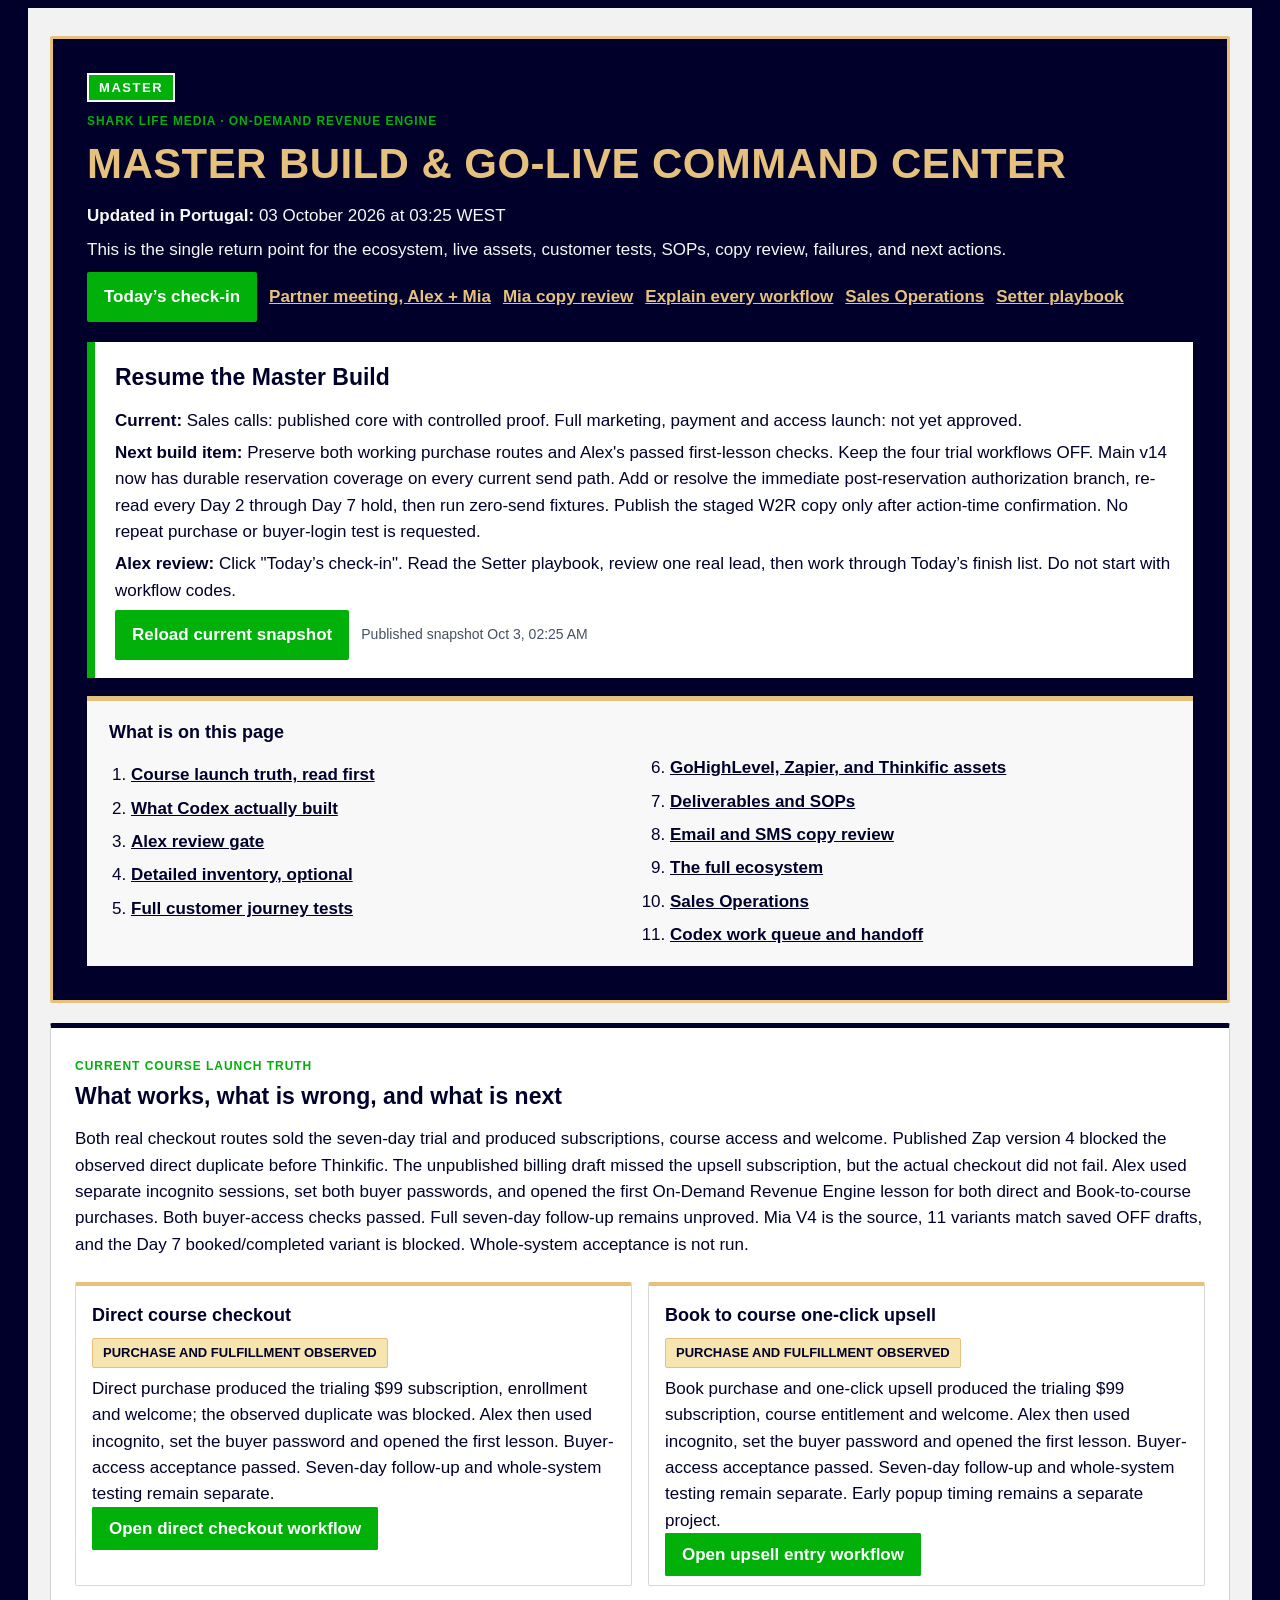
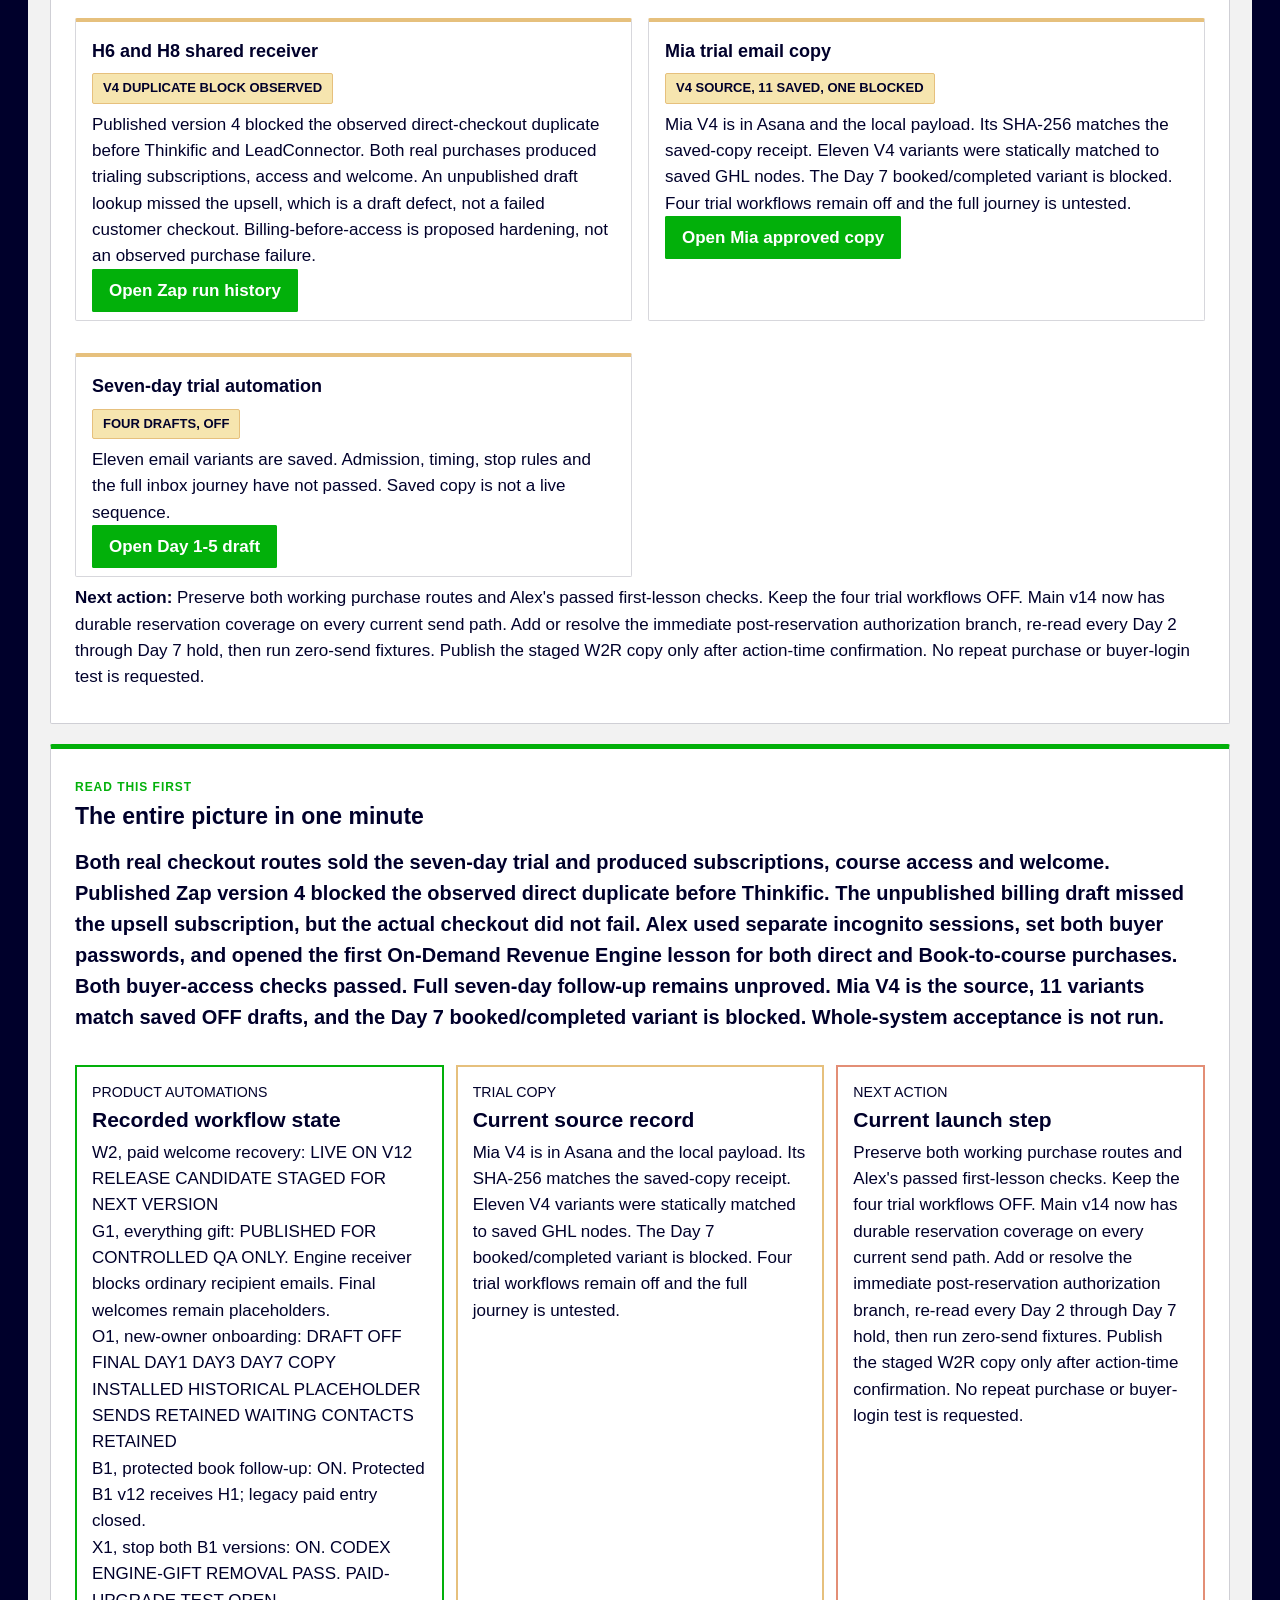
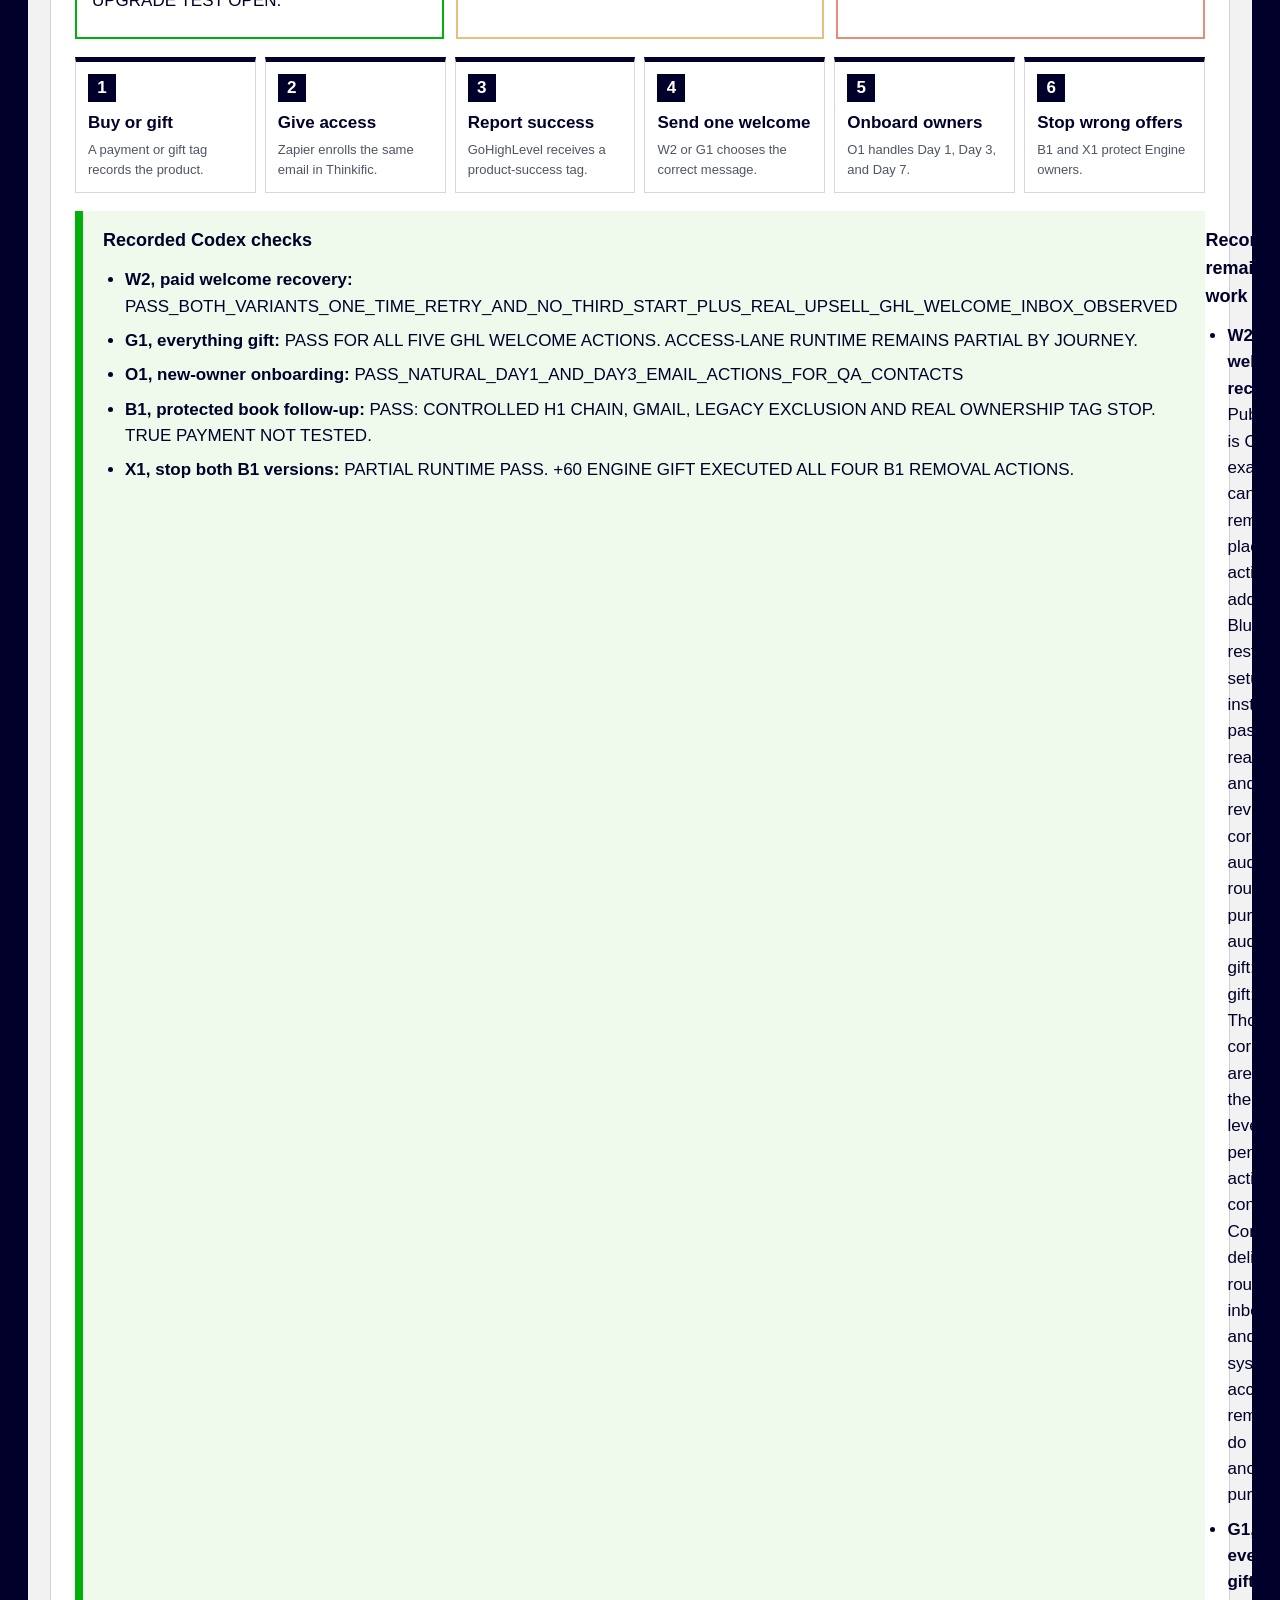
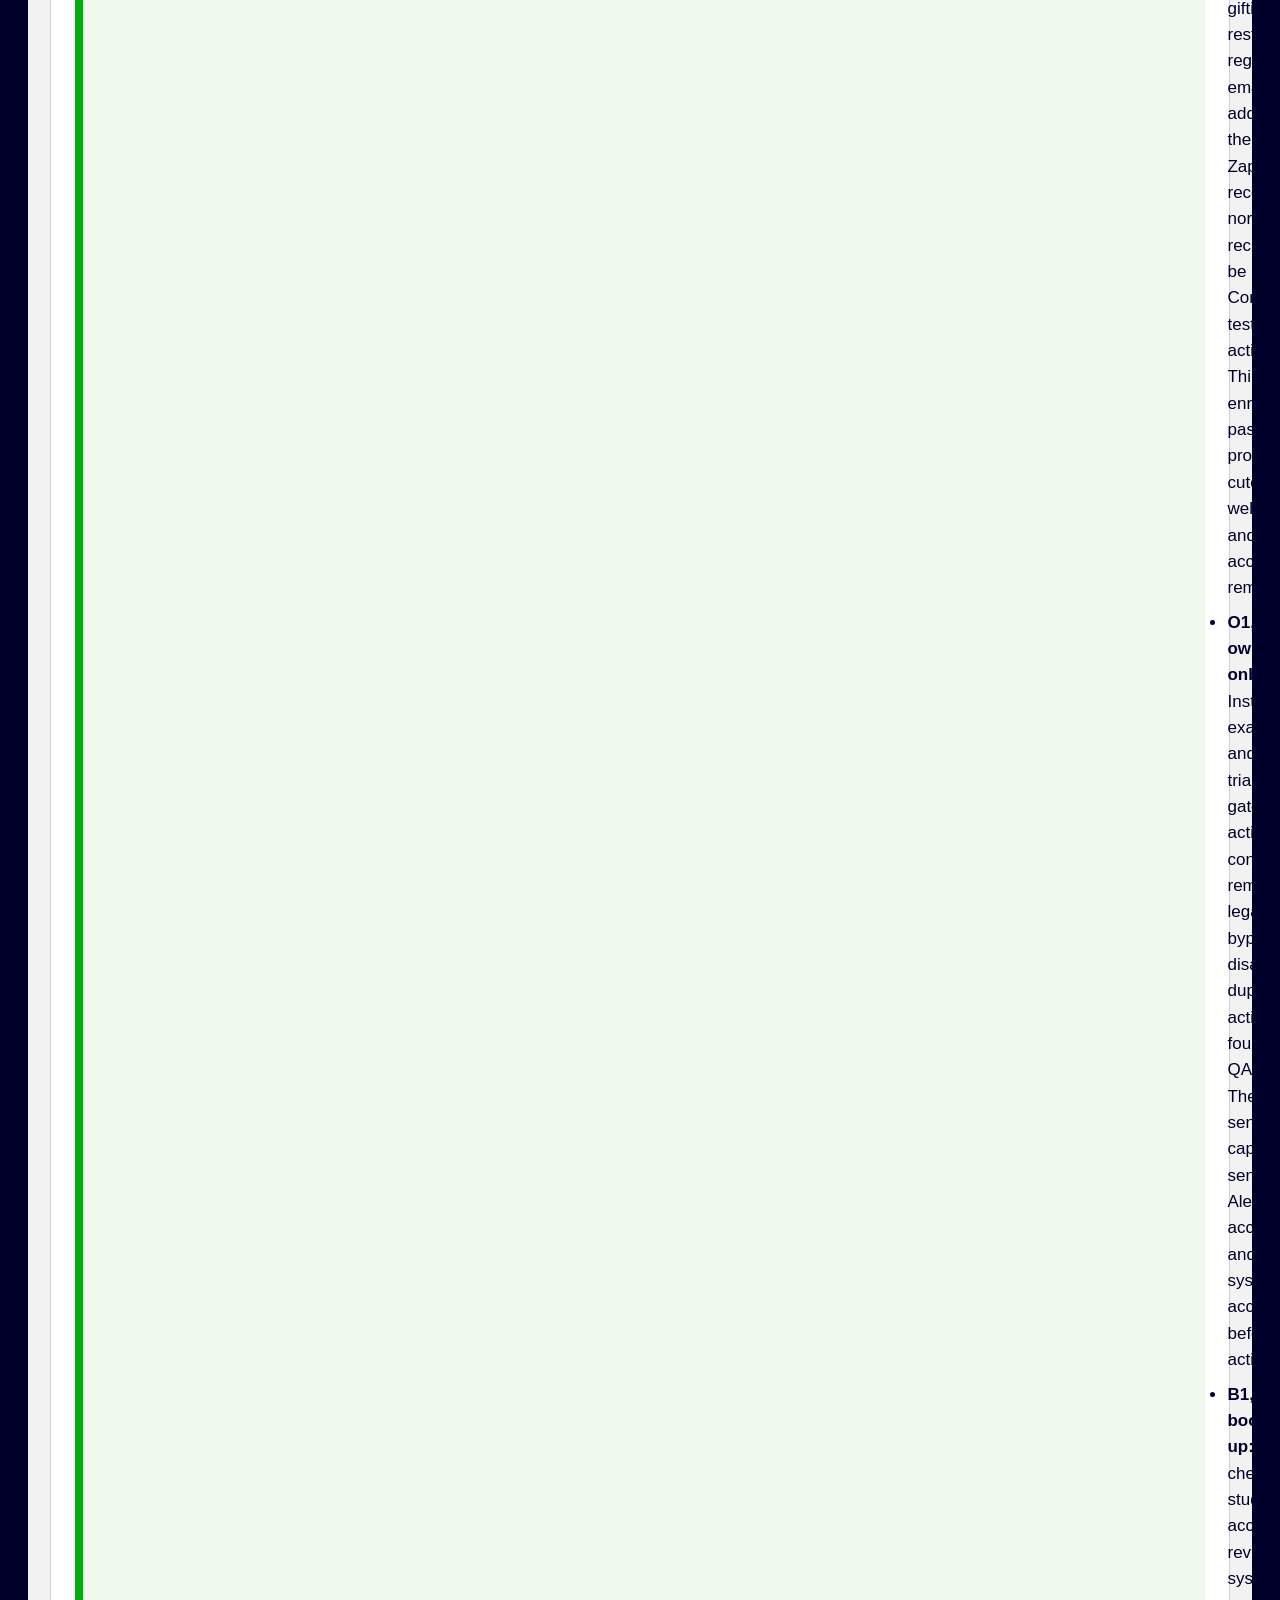
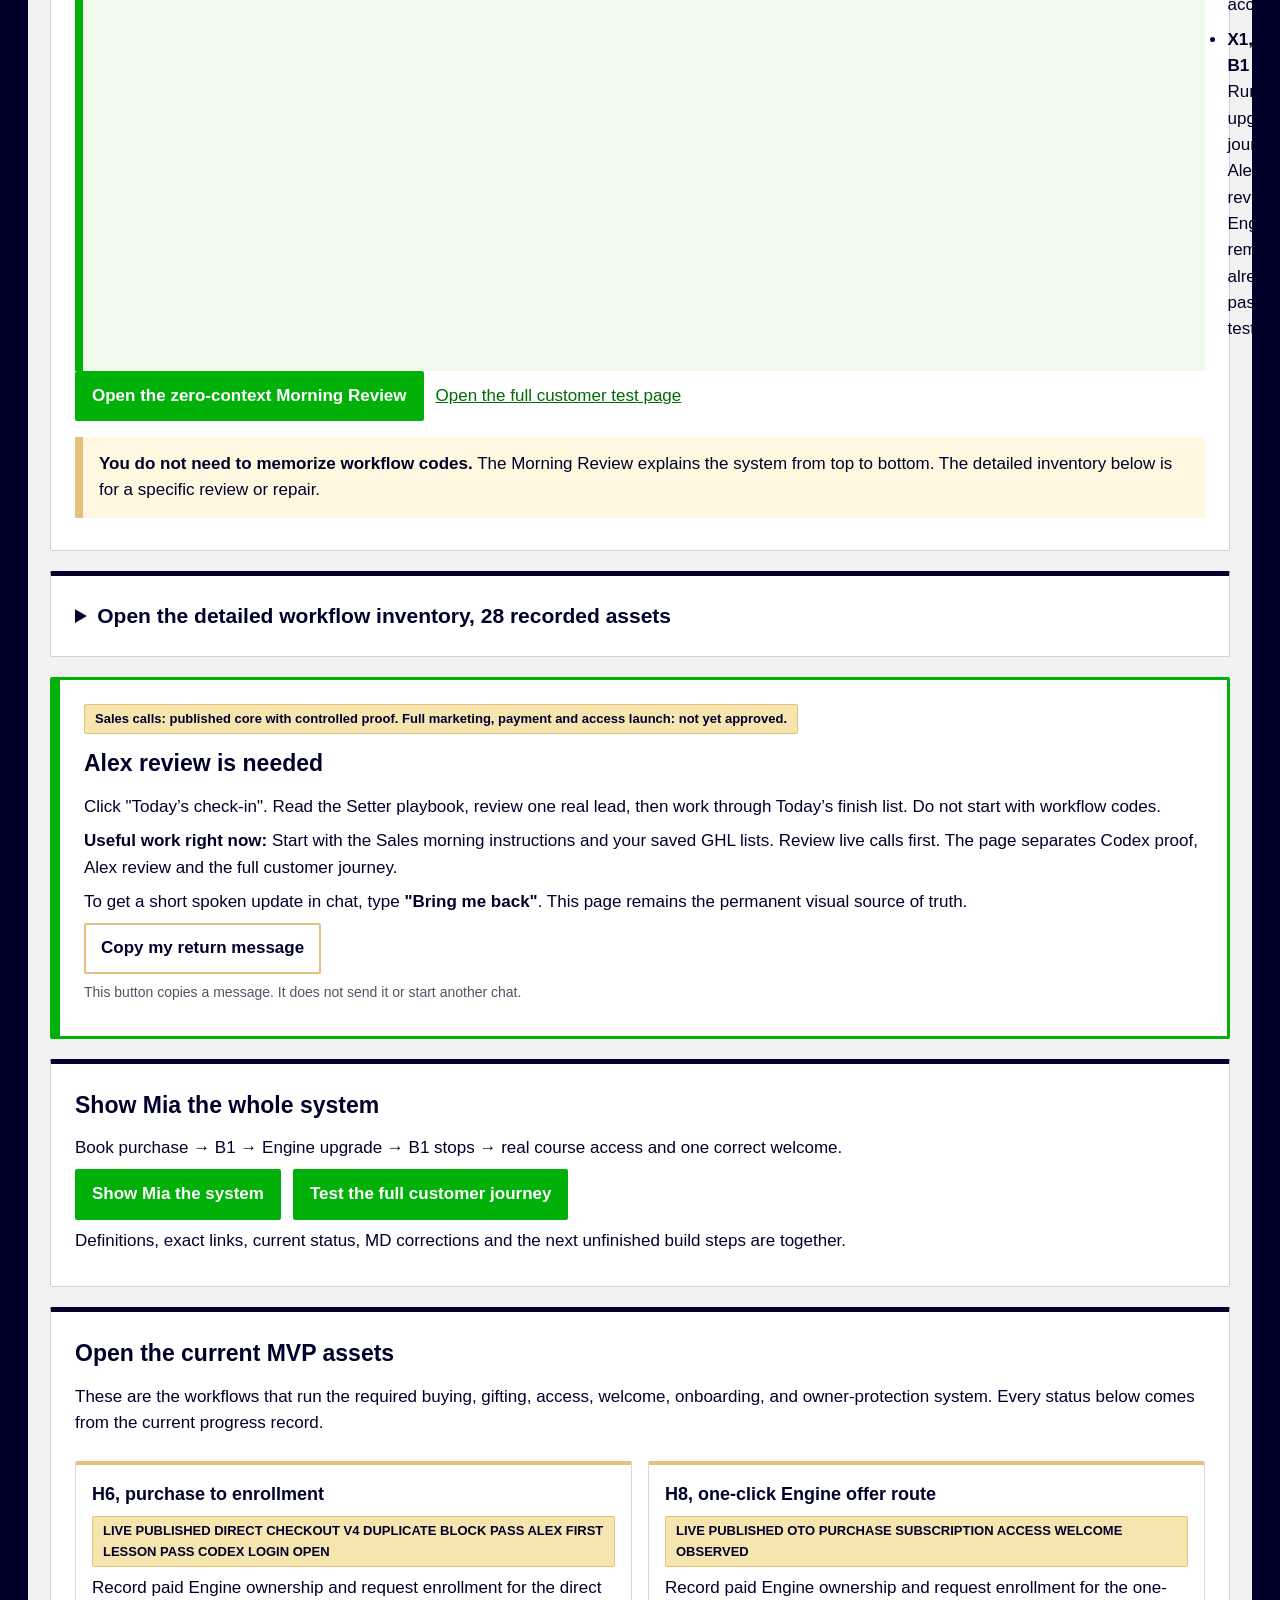
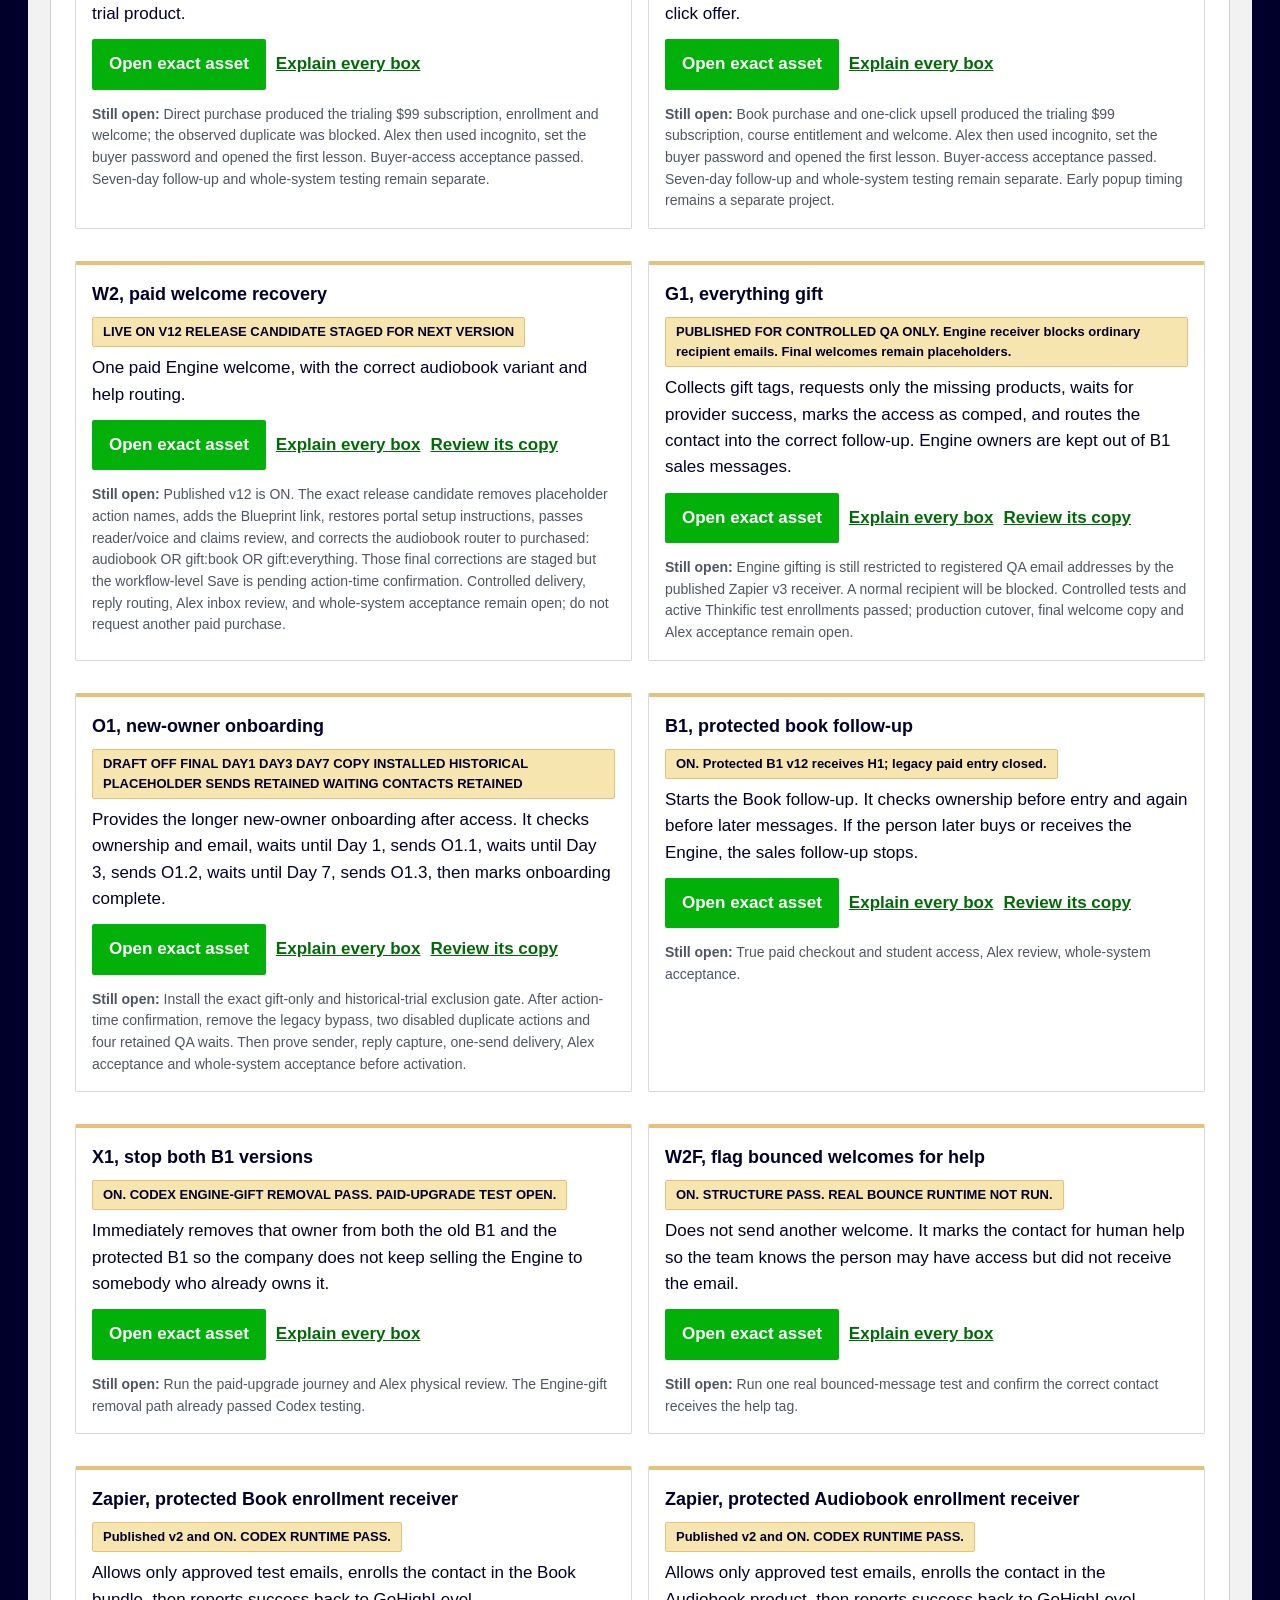
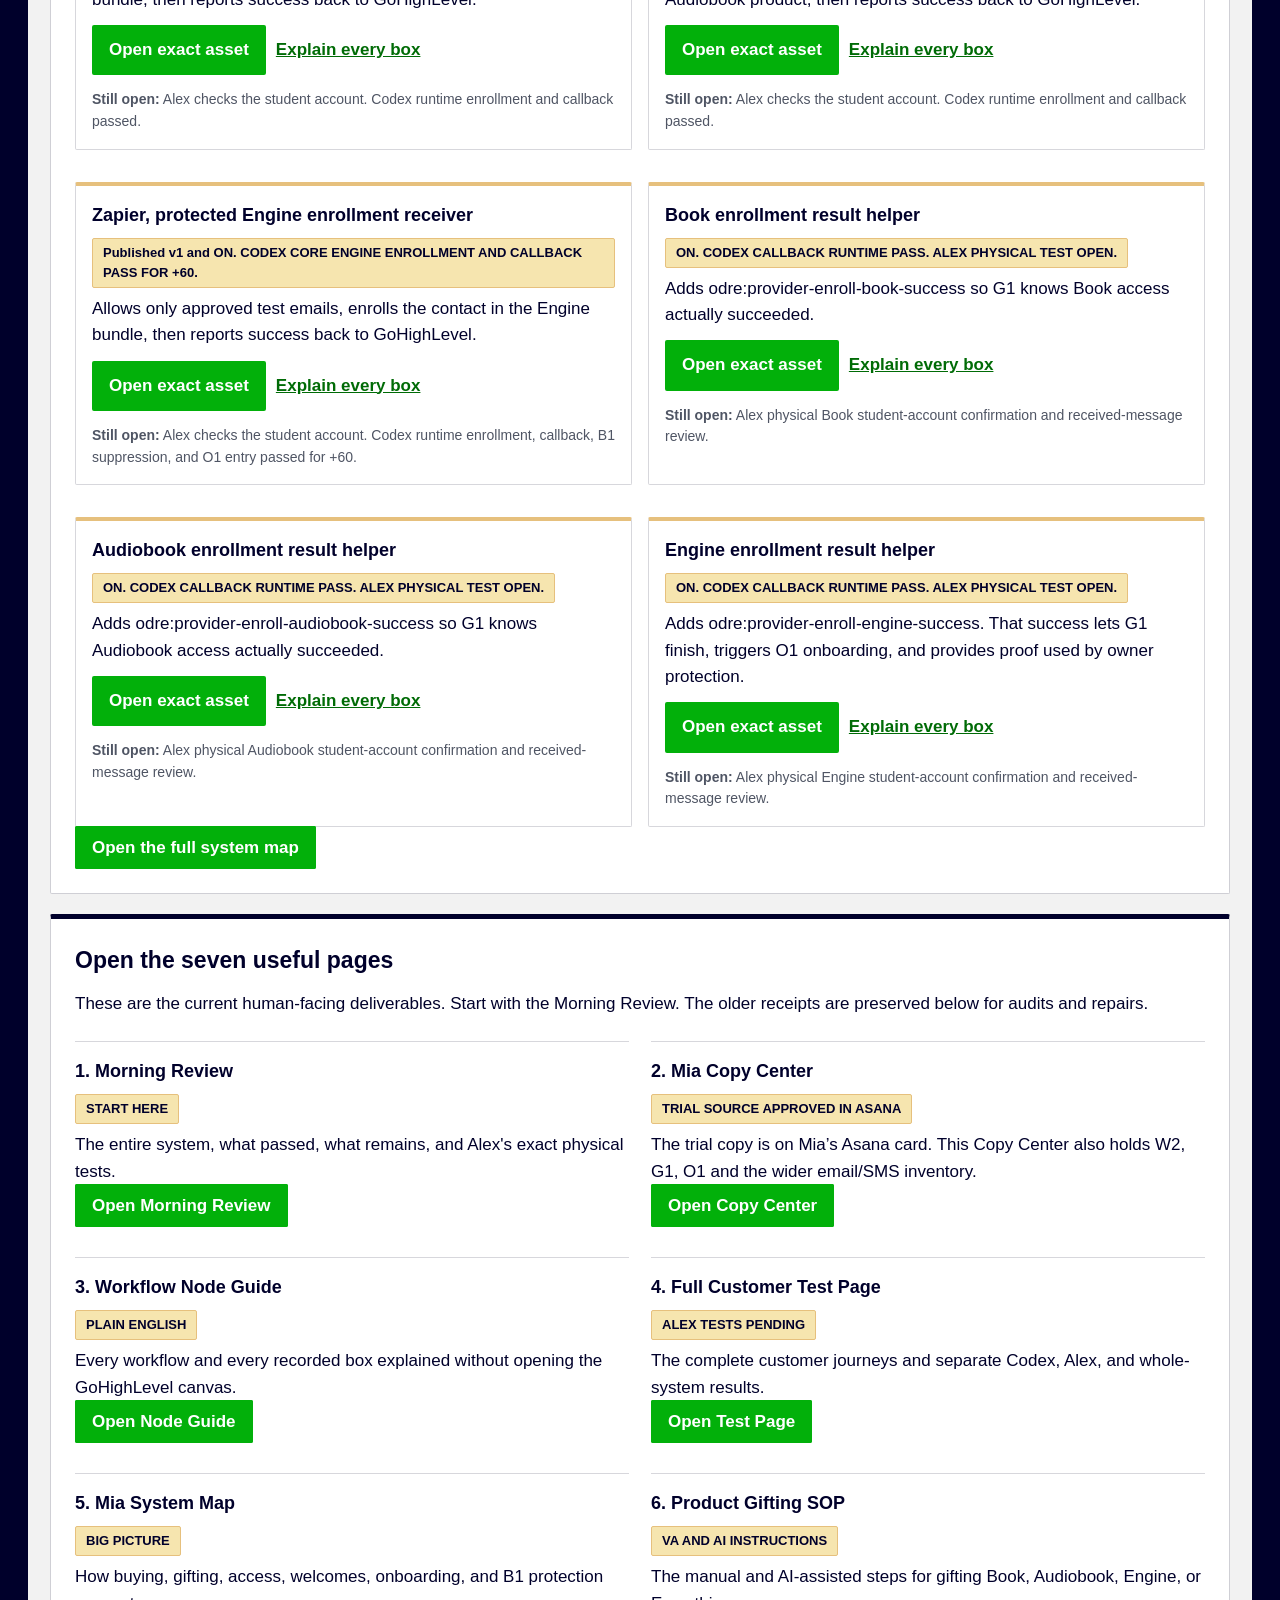
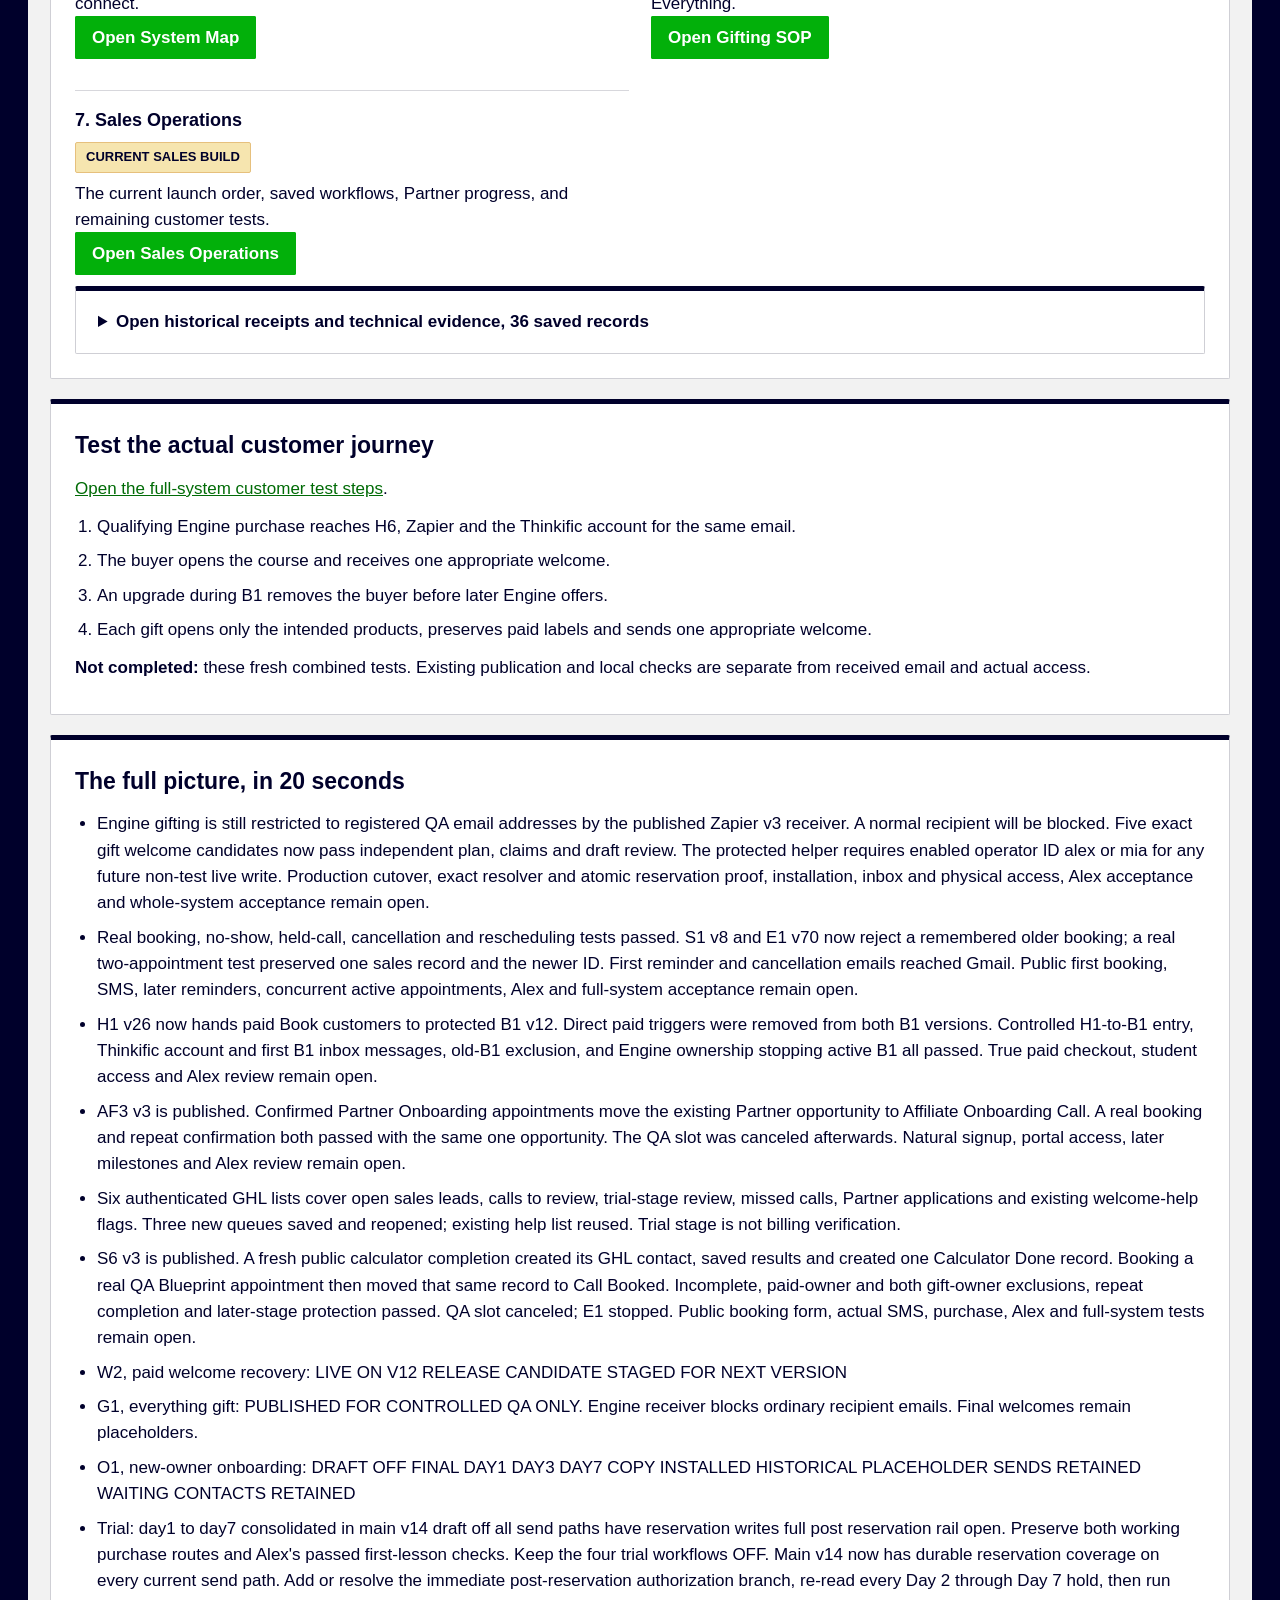
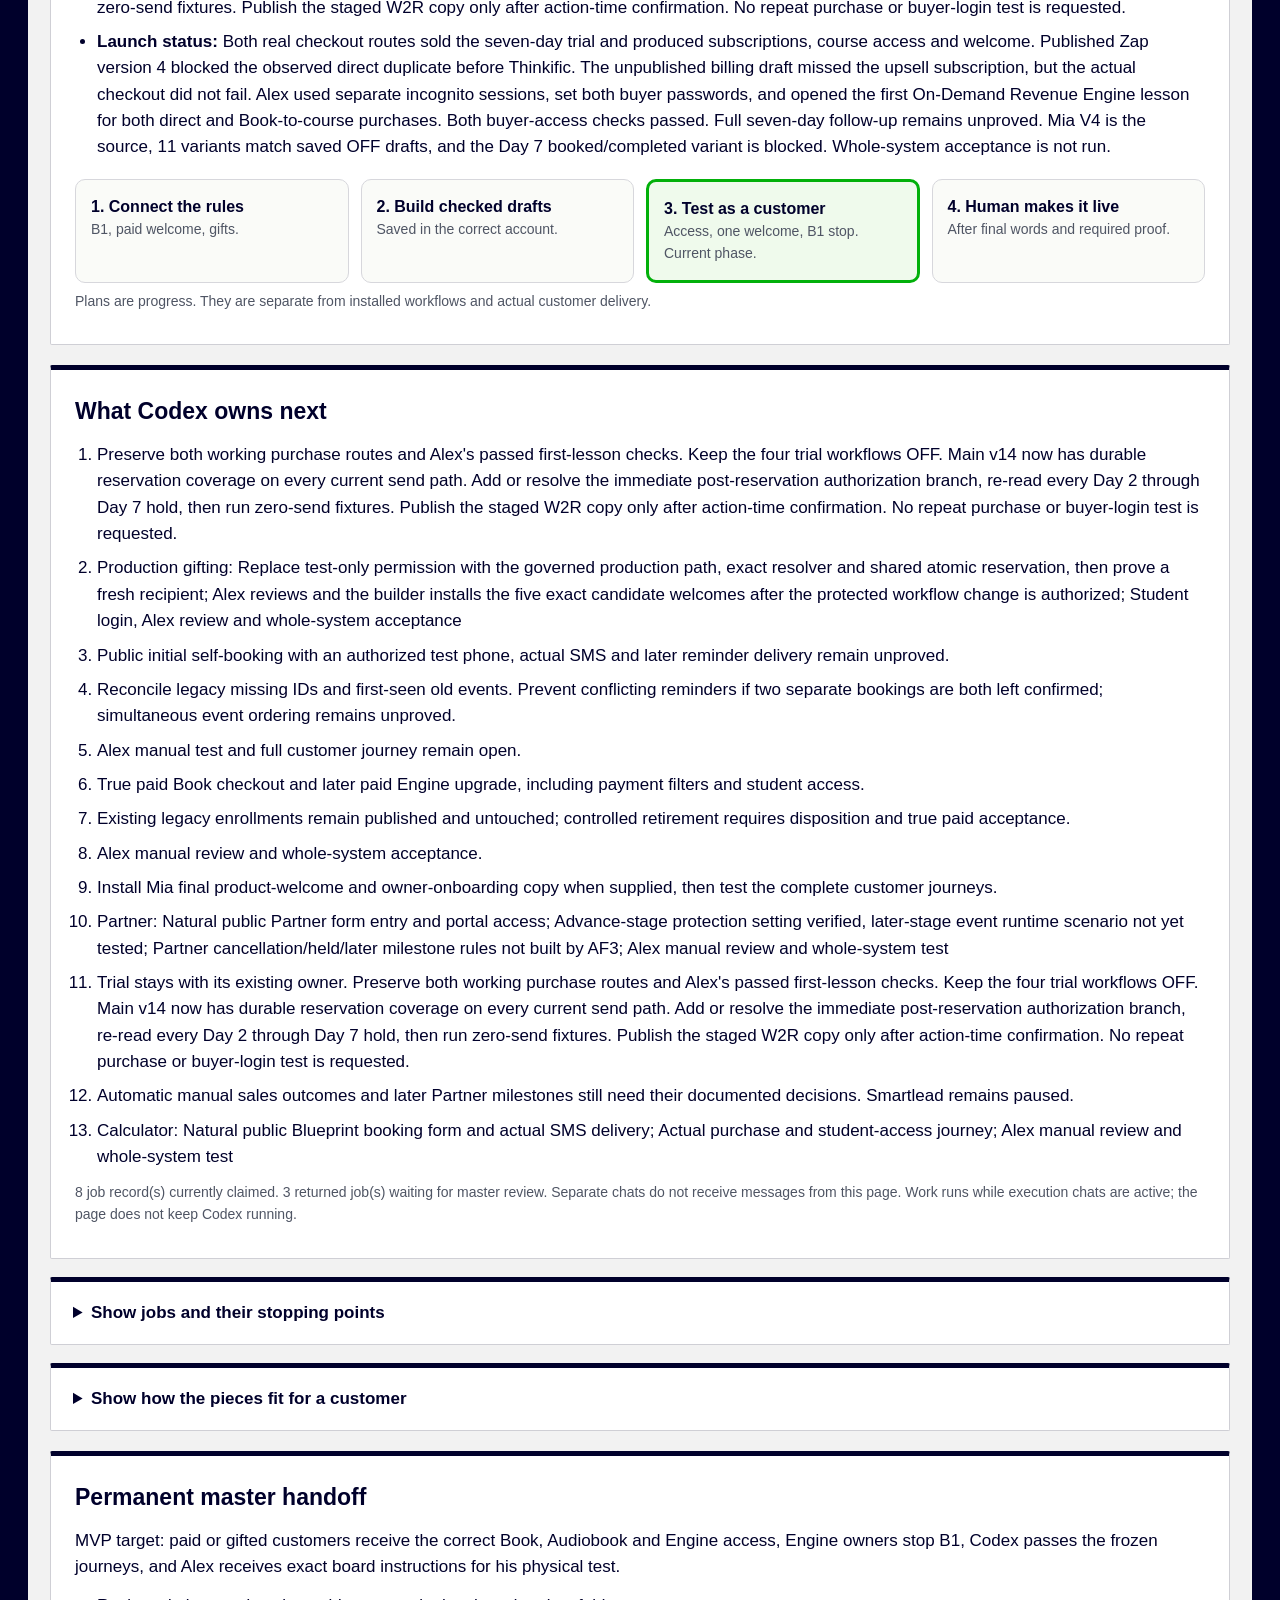
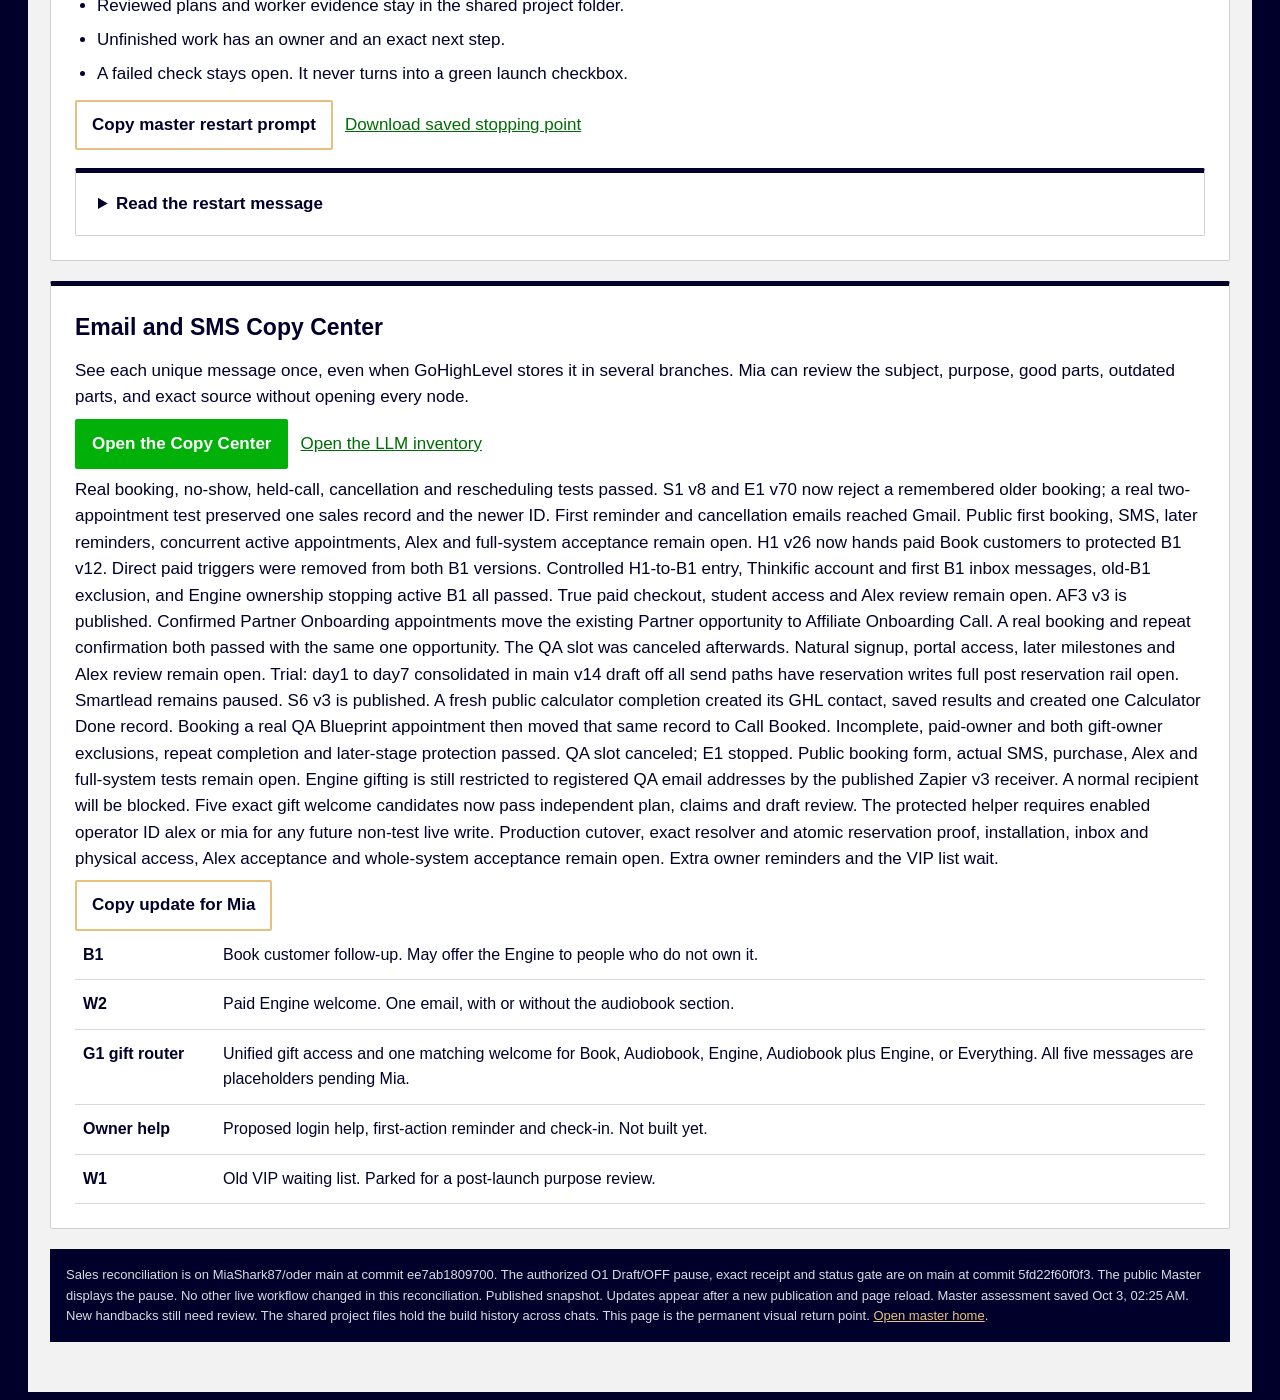
==== commit 78b4d58d: "Publish installed O1 final copy status" ====
--- a/index.html
+++ b/index.html
@@ -1 +1 @@
-<!doctype html><html lang="en"><head><meta charset="utf-8"><meta name="viewport" content="width=device-width,initial-scale=1"><title>SLM MASTER | On-Demand Revenue Engine Command Center</title><link rel="stylesheet" href="focus.css"></head><body><div id="engine-home"></div><script id="focus-progress" type="application/json">{"updated_at": "2026-10-03T02:39:02+01:00", "founder_status": "Sales calls: published core with controlled proof. Full marketing, payment and access launch: not yet approved.", "summary": "Real booking, no-show, held-call, cancellation and rescheduling tests passed. S1 v8 and E1 v70 now reject a remembered older booking; a real two-appointment test preserved one sales record and the newer ID. First reminder and cancellation emails reached Gmail. Public first booking, SMS, later reminders, concurrent active appointments, Alex and full-system acceptance remain open. H1 v26 now hands paid Book customers to protected B1 v12. Direct paid triggers were removed from both B1 versions. Controlled H1-to-B1 entry, Thinkific account and first B1 inbox messages, old-B1 exclusion, and Engine ownership stopping active B1 all passed. True paid checkout, student access and Alex review remain open. AF3 v3 is published. Confirmed Partner Onboarding appointments move the existing Partner opportunity to Affiliate Onboarding Call. A real booking and repeat confirmation both passed with the same one opportunity. The QA slot was canceled afterwards. Natural signup, portal access, later milestones and Alex review remain open. Trial: day1 to day7 consolidated in main v14 draft off all send paths have reservation writes full post reservation rail open. Smartlead remains paused. S6 v3 is published. A fresh public calculator completion created its GHL contact, saved results and created one Calculator Done record. Booking a real QA Blueprint appointment then moved that same record to Call Booked. Incomplete, paid-owner and both gift-owner exclusions, repeat completion and later-stage protection passed. QA slot canceled; E1 stopped. Public booking form, actual SMS, purchase, Alex and full-system tests remain open. Engine gifting is still restricted to registered QA email addresses by the published Zapier v3 receiver. A normal recipient will be blocked. Five exact gift welcome candidates now pass independent plan, claims and draft review. The protected helper requires enabled operator ID alex or mia for any future non-test live write. Production cutover, exact resolver and atomic reservation proof, installation, inbox and physical access, Alex acceptance and whole-system acceptance remain open.", "phase": "FULL_ECOSYSTEM_STAGED_RELEASE_REVENUE_LANE_FOUNDATION", "execution_state": "W2_BOTH_VARIANTS_RECOVERY_AND_G1_FIVE_WELCOMES_CODEX_PASS_FINAL_COPY_AND_ALEX_TESTS_PENDING", "launch_ready": false, "human_actions": [{"id": "ALEX_REACTIVATE_GHL", "text": "No action required. GoHighLevel access was restored on September 23, 2026.", "status": "RESOLVED_2026-09-23", "review": "https://app.gohighlevel.com/"}, {"id": "ALEX_MORNING_REVIEW", "text": "Click \"Today’s check-in\". Read the Setter playbook, review one real lead, then work through Today’s finish list. Do not start with workflow codes.", "status": "AWAITING_ALEX_PHYSICAL_REVIEW", "review": "https://alexwerninck.github.io/slm-odre-command-center/sales-operations-mvp.html#launch-24h"}], "next_work": ["Preserve both working purchase routes and Alex's passed first-lesson checks. Keep the four trial workflows OFF. Main v14 now has durable reservation coverage on every current send path. Add or resolve the immediate post-reservation authorization branch, re-read every Day 2 through Day 7 hold, then run zero-send fixtures. Publish the staged W2R copy only after action-time confirmation. No repeat purchase or buyer-login test is requested.", "Production gifting: Replace test-only permission with the governed production path, exact resolver and shared atomic reservation, then prove a fresh recipient; Alex reviews and the builder installs the five exact candidate welcomes after the protected workflow change is authorized; Student login, Alex review and whole-system acceptance", "Public initial self-booking with an authorized test phone, actual SMS and later reminder delivery remain unproved.", "Reconcile legacy missing IDs and first-seen old events. Prevent conflicting reminders if two separate bookings are both left confirmed; simultaneous event ordering remains unproved.", "Alex manual test and full customer journey remain open.", "True paid Book checkout and later paid Engine upgrade, including payment filters and student access.", "Existing legacy enrollments remain published and untouched; controlled retirement requires disposition and true paid acceptance.", "Alex manual review and whole-system acceptance.", "Install Mia final product-welcome and owner-onboarding copy when supplied, then test the complete customer journeys.", "Partner: Natural public Partner form entry and portal access; Advance-stage protection setting verified, later-stage event runtime scenario not yet tested; Partner cancellation/held/later milestone rules not built by AF3; Alex manual review and whole-system test", "Trial stays with its existing owner. Preserve both working purchase routes and Alex's passed first-lesson checks. Keep the four trial workflows OFF. Main v14 now has durable reservation coverage on every current send path. Add or resolve the immediate post-reservation authorization branch, re-read every Day 2 through Day 7 hold, then run zero-send fixtures. Publish the staged W2R copy only after action-time confirmation. No repeat purchase or buyer-login test is requested.", "Automatic manual sales outcomes and later Partner milestones still need their documented decisions. Smartlead remains paused.", "Calculator: Natural public Blueprint booking form and actual SMS delivery; Actual purchase and student-access journey; Alex manual review and whole-system test"], "founder_now": "Start with the Sales morning instructions and your saved GHL lists. Review live calls first. The page separates Codex proof, Alex review and the full customer journey.", "progress_components": [{"id": "B1", "name": "B1, protected book follow-up", "asset_url": "https://app.gohighlevel.com/v2/location/PD3fQBJGWmfpGiwQnwnW/automation/workflow/1f3cf55a-27dc-4ef2-822a-fdc62e90f11c", "build_percent": {"done": 50, "total": 50}, "build_basis": "All 50 active message safeguards are installed. Entry protection and portal skips were also saved and freshly verified.", "checks_done": 0, "checks_total": 1, "test_state": "Controlled H1 entry, first B1 Gmail receipt, old B1 exclusion and Engine ownership stopping active B1 passed. Actual paid checkout remains open.", "live_state": "ON. Protected B1 v12 receives H1; legacy paid entry closed.", "next_step": "Alex follows one true Book purchase through access and B1, then upgrades to the Engine and confirms B1 stops.", "build_label": "Owner checks installed", "codex_test_state": "PASS: CONTROLLED H1 CHAIN, GMAIL, LEGACY EXCLUSION AND REAL OWNERSHIP TAG STOP. TRUE PAYMENT NOT TESTED.", "alex_test_state": "NOT RUN", "system_test_state": "NOT RUN", "overall_complete": false, "codex_check_state": "Published H1 v26, protected B1 v12 and legacy B1 v36 reloaded. Paid trigger removed from both B1 copies; provider-success trigger retained.", "plain_english": {"platform": "GoHighLevel", "who": "A person who has verified Book access and does not already own the On-Demand Revenue Engine.", "what": "Starts the Book follow-up. It checks ownership before entry and again before later messages. If the person later buys or receives the Engine, the sales follow-up stops.", "see": "Paid orders reach H1, then protected B1. Its remaining native trigger is provider Book success. The owner admission check, five-minute wait and per-message guards follow.", "missing": "True paid checkout and student access, Alex review, whole-system acceptance.", "built": "H1 v26 now hands paid Book customers to protected B1 v12. Direct paid triggers were removed from both B1 versions. Controlled H1-to-B1 entry, Thinkific account and first B1 inbox messages and B1 inbox messages, old-B1 exclusion, and Engine ownership stopping active B1 all passed. True paid checkout, student access and Alex review remain open."}}, {"id": "W2", "name": "W2, paid welcome recovery", "asset_url": "https://app.gohighlevel.com/v2/location/PD3fQBJGWmfpGiwQnwnW/automation/workflow/c55cd1d8-0026-4bdc-978e-f8a59bf90649", "build_percent": {"done": 12, "total": 12}, "build_basis": "W2R v12 is Published/ON. Exact reviewed copy is staged with named actions, portal setup help, the Blueprint link, and the corrected purchased: audiobook OR gift:book OR gift:everything router. Workflow-level Save is pending action-time confirmation.", "checks_done": null, "checks_total": null, "test_state": "PASS_BOTH_VARIANTS_ONE_TIME_RETRY_AND_NO_THIRD_START_PLUS_REAL_UPSELL_GHL_WELCOME_INBOX_OBSERVED", "live_state": "LIVE ON V12 RELEASE CANDIDATE STAGED FOR NEXT VERSION", "next_step": "After action-time confirmation, click Save, verify the new published version and exact actions, then run controlled no-purchase delivery and Alex acceptance.", "build_label": "Draft assembly", "codex_test_state": "PASS_BOTH_VARIANTS_ONE_TIME_RETRY_AND_NO_THIRD_START_PLUS_REAL_UPSELL_GHL_WELCOME_INBOX_OBSERVED", "alex_test_state": "NOT_RUN", "system_test_state": "PARTIAL_W2_GHL_ACTION_PASS", "overall_complete": false, "codex_check_state": "PASS_BOTH_VARIANTS_ONE_TIME_RETRY_AND_NO_THIRD_START_PLUS_REAL_UPSELL_GHL_WELCOME_INBOX_OBSERVED", "plain_english": {"platform": "GoHighLevel", "who": "A paid On-Demand Revenue Engine owner. They enter from a successful funnel payment or when the purchased:odre tag is first added.", "what": "One paid Engine welcome, with the correct audiobook variant and help routing.", "see": "Two triggers at the top. Then Prior paid welcome attempt recorded?, a five-minute wait, email permission paths, an audiobook choice, two alternative welcome emails, help paths, and odre:welcome-attempted markers.", "missing": "Published v12 is ON. The exact release candidate removes placeholder action names, adds the Blueprint link, restores portal setup instructions, passes reader/voice and claims review, and corrects the audiobook router to purchased: audiobook OR gift:book OR gift:everything. Those final corrections are staged but the workflow-level Save is pending action-time confirmation. Controlled delivery, reply routing, Alex inbox review, and whole-system acceptance remain open; do not request another paid purchase.", "built": "One paid Engine welcome, with the correct audiobook variant and help routing."}, "latest_receipt": "ODRE4_TRIAL_2026-09-23/H6_H8_REPEAT_SAFETY_RECEIPT_2026-09-24.json"}, {"id": "O1", "name": "O1, new-owner onboarding", "asset_url": "https://app.gohighlevel.com/v2/location/PD3fQBJGWmfpGiwQnwnW/automation/workflow/b4caee4a-b42f-492e-918a-192f026ebeb4", "build_percent": {"done": 10, "total": 10}, "build_basis": "Trigger, owner gate, email gate, Day 1, Day 3, Day 7, completion marker, and Settings are saved and passed reload readback. Final Mia copy and runtime tests remain.", "checks_done": 1, "checks_total": 3, "test_state": "PASS_NATURAL_DAY1_AND_DAY3_EMAIL_ACTIONS_FOR_QA_CONTACTS", "live_state": "DRAFT OFF AFTER AUTHORIZED O1 PLACEHOLDER PAUSE WAITING CONTACTS RETAINED", "next_step": "Alex authorized pausing only O1 after two Day 3 placeholders sent. Draft/OFF persisted after reload. Four QA contacts remain at their waits; do not republish with placeholder content. Locate or approve exact owner-onboarding copy, links and timing, inspect those waits, then test full delivery before reactivation. Mia Trial V4 is separate and OFF.", "build_label": "Placeholder structure built", "codex_test_state": "PASS_NATURAL_DAY1_AND_DAY3_EMAIL_ACTIONS_FOR_QA_CONTACTS", "alex_test_state": "DAY3_PLACEHOLDER_INBOX_SCREENSHOT_CONFIRMED_ONLY", "system_test_state": "NOT_RUN", "overall_complete": false, "codex_check_state": "Exact workflow reloaded after save. Fit to Screen showed the owner gate, email gate, full active Day 1, Day 3, Day 7 path, completion marker, and two disabled obsolete email actions.", "plain_english": {"platform": "GoHighLevel", "who": "A paid or gifted Engine owner after Thinkific enrollment succeeds and GoHighLevel receives the Engine success tag.", "what": "Provides the longer new-owner onboarding after access. It checks ownership and email, waits until Day 1, sends O1.1, waits until Day 3, sends O1.2, waits until Day 7, sends O1.3, then marks onboarding complete.", "see": "The Engine success trigger, verified owner gate, valid-email gate, Day 1 email, two-day wait, Day 3 email, four-day wait, Day 7 email, and the completion tag.", "missing": "Alex authorized pausing only O1 after two Day 3 placeholders sent. Draft/OFF persisted after reload. Four QA contacts remain at their waits; do not republish with placeholder content. Locate or approve exact owner-onboarding copy, links and timing, inspect those waits, then test full delivery before reactivation. Mia Trial V4 is separate and OFF.", "built": "Built the three-email Engine onboarding path for Day 1, Day 3, and Day 7, including ownership, email, and completion checks. Placeholder copy is installed until Mia supplies the final copy."}, "latest_receipt": "ENGINE_O1_PAUSED_WAIT_READBACK_2026-09-24.json"}, {"id": "W2F", "name": "W2F, flag bounced welcomes for help", "asset_url": "https://app.gohighlevel.com/v2/location/PD3fQBJGWmfpGiwQnwnW/automation/workflow/d1e26e82-aa9a-4028-ac7a-90ffd7fd3ef4", "build_percent": {"done": 10, "total": 10}, "build_label": "Draft assembly", "build_basis": "Ten scoped draft assembly milestones: five exact product Bounced scopes, help writer, END, and three settings. Fresh root reopening and independent native names/configuration checked. Exact selected UUIDs not exposed in latest independent canvas, actual tests remain open.", "checks_done": 0, "checks_total": 1, "test_state": "Whole welcome-bounce journey NOT RUN", "live_state": "ON. STRUCTURE PASS. REAL BOUNCE RUNTIME NOT RUN.", "next_step": "Run one real bounced welcome and confirm the same contact receives odre:welcome-needs-help.", "codex_test_state": "NOT RUN", "alex_test_state": "NOT RUN", "system_test_state": "NOT RUN", "overall_complete": false, "codex_check_state": "Five scoped Bounced events and actual selected workflow names, help tag, END and settings independently configuration-checked. Latest native selected UUIDs UNKNOWN. Actual tests NOT RUN.", "plain_english": {"platform": "GoHighLevel", "who": "A paid or gifted owner whose welcome email is reported as bounced.", "what": "Does not send another welcome. It marks the contact for human help so the team knows the person may have access but did not receive the email.", "see": "Five bounced-email entry scopes, one help-tag action, and an end step.", "missing": "Run one real bounced-message test and confirm the correct contact receives the help tag.", "built": "Built the bounced-welcome safety workflow so five kinds of failed welcome emails can be marked for human help."}}, {"id": "X1", "name": "X1, stop both B1 versions", "asset_url": "https://app.gohighlevel.com/v2/location/PD3fQBJGWmfpGiwQnwnW/automation/workflow/9f410adb-299e-4ba2-882c-ebcfe7b6973a", "build_percent": {"done": 8, "total": 8}, "build_basis": "Draft assembly: three ownership triggers, two specific B1 targets and three saved settings. Two duplicate actions disabled.", "checks_done": 1, "checks_total": 3, "test_state": "Engine-gift removal passed. Paid and Everything-owner upgrade journeys remain open.", "live_state": "ON. CODEX ENGINE-GIFT REMOVAL PASS. PAID-UPGRADE TEST OPEN.", "next_step": "Run the true paid-upgrade journey, then Alex physically checks that later B1 Engine offers stop.", "build_label": "Draft assembly", "codex_test_state": "PARTIAL RUNTIME PASS. +60 ENGINE GIFT EXECUTED ALL FOUR B1 REMOVAL ACTIONS.", "alex_test_state": "NOT RUN", "system_test_state": "NOT RUN", "overall_complete": false, "codex_check_state": "Current v3 verified in GoHighLevel version history: purchased:odre, gift:odre and gift:everything triggers; active old/new B1 removals; two disabled duplicate actions.", "plain_english": {"platform": "GoHighLevel", "who": "Anyone who becomes an Engine owner through purchase, Engine gift, or Everything gift.", "what": "Immediately removes that owner from both the old B1 and the protected B1 so the company does not keep selling the Engine to somebody who already owns it.", "see": "Three ownership triggers and four remove-from-workflow actions covering the old and replacement B1 workflows.", "missing": "Run the paid-upgrade journey and Alex physical review. The Engine-gift removal path already passed Codex testing.", "built": "Built the stop switch that removes a new Engine owner from both the old B1 and the protected B1. Purchase, Engine gift, and Everything gift can trigger it."}}, {"id": "FULL_SYSTEM", "name": "Entire customer journey", "asset_url": "https://alexwerninck.github.io/slm-odre-command-center/test-real.html", "build_percent": {"done": 6, "total": 6}, "build_basis": "Core MVP draft groups and the fail-closed SOP package are assembled and static verified. Runtime proof remains separate.", "checks_done": 0, "checks_total": 6, "test_state": "Four product lanes have partial or complete Codex evidence. Paid upgrade, duplicate, inbox, and Alex checks remain open.", "live_state": "PARTIAL CODEX RUNTIME PASS. ENGINE, BOOK, AUDIOBOOK, AND EVERYTHING ACCESS LANES HAVE LIVE EVIDENCE.", "next_step": "Run paid Book-to-Engine upgrade and duplicate protection, then Alex completes the physical inbox and student-account review.", "build_label": "Build", "codex_test_state": "PARTIAL PASS. ALEX AND FINAL WHOLE-SYSTEM REVIEW REMAIN OPEN.", "alex_test_state": "NOT RUN", "system_test_state": "NOT RUN", "overall_complete": false, "codex_check_state": "All three receivers have six steps and reject unauthorized stored samples. All three helpers were re-opened with the matching 22-address cohort, permit, and product success tag. External runtime NOT RUN.", "plain_english": {"platform": "this Command Center", "who": "Every paid or gifted test customer used to prove the ecosystem.", "what": "Checks the complete journey across GoHighLevel, Zapier, Thinkific, emails, ownership tags, and B1 suppression.", "see": "Six customer cards covering Book, Audiobook, Engine, Everything, paid upgrade, and duplicate or wrong-product protection.", "missing": "Paid upgrade, duplicate protection, received-message checks, and Alex physical testing.", "built": "Connected the MVP products, access routes, welcome routes, B1 protection, test contacts, evidence log, and operator instructions into one tracked system."}}, {"id": "H6", "name": "H6, purchase to enrollment", "asset_url": "https://app.gohighlevel.com/v2/location/PD3fQBJGWmfpGiwQnwnW/automation/workflow/f073cea3-2a88-4826-b271-5c524cb39f25", "build_percent": null, "build_basis": "Existing published connection. Qualifying filters and ownership writer observed; no replacement build counted.", "checks_done": null, "checks_total": null, "test_state": "PASS_THROUGH_THANK_YOU_ENROLLMENT_WELCOME_AND_DUPLICATE_BLOCK_STUDENT_LOGIN_NOT_PROVED", "live_state": "LIVE PUBLISHED DIRECT CHECKOUT V4 DUPLICATE BLOCK PASS ALEX FIRST LESSON PASS CODEX LOGIN OPEN", "next_step": "Preserve the working direct checkout and Alex's passed buyer-access test. Finish the separate seven-day follow-up controls without requesting another purchase or lesson-access test.", "build_label": "Build", "codex_test_state": "PASS_THROUGH_THANK_YOU_ENROLLMENT_WELCOME_AND_DUPLICATE_BLOCK_STUDENT_LOGIN_NOT_PROVED", "alex_test_state": "PASS_CHECKOUT_THANK_YOU_INCOGNITO_PASSWORD_SETUP_AND_FIRST_LESSON", "system_test_state": "NOT_RUN", "overall_complete": false, "codex_check_state": "PASS_THROUGH_THANK_YOU_ENROLLMENT_WELCOME_AND_DUPLICATE_BLOCK_STUDENT_LOGIN_NOT_PROVED", "plain_english": {"platform": "GoHighLevel", "who": "A qualifying On-Demand Revenue Engine buyer from the live purchase path.", "what": "Record paid Engine ownership and request enrollment for the direct trial product.", "see": "A qualifying payment trigger, ownership tag action, and webhook request to the Engine enrollment Zap.", "missing": "Direct purchase produced the trialing $99 subscription, enrollment and welcome; the observed duplicate was blocked. Alex then used incognito, set the buyer password and opened the first lesson. Buyer-access acceptance passed. Seven-day follow-up and whole-system testing remain separate.", "built": "Record paid Engine ownership and request enrollment for the direct trial product."}, "latest_receipt": "ODRE4_TRIAL_2026-09-23/H6_H8_REPEAT_SAFETY_RECEIPT_2026-09-24.json"}, {"id": "H8", "name": "H8, one-click Engine offer route", "asset_url": "https://app.gohighlevel.com/v2/location/PD3fQBJGWmfpGiwQnwnW/automation/workflow/abaefc80-1724-4a6b-80cb-cbbefe51dcd2", "build_percent": {"done": null, "total": null}, "build_label": "Existing published route", "build_basis": "Fresh read-only audit found the Order Submitted trigger, paid ownership tags, cart-abandon cleanup, enrollment webhook, and opportunity update. No replacement build counted.", "checks_done": null, "checks_total": null, "test_state": "SUBSCRIPTION_PROVED_ACCESS_WELCOME_OBSERVED_DRAFT_LOOKUP_FAILURE_NOT_CHECKOUT_FAILURE", "live_state": "LIVE PUBLISHED OTO PURCHASE SUBSCRIPTION ACCESS WELCOME OBSERVED", "next_step": "Preserve the working Book-to-course upsell and Alex's passed buyer-access test. Finish the separate seven-day follow-up controls. Keep the draft lookup defect separate from the successful purchase.", "codex_test_state": "SUBSCRIPTION_PROVED_ACCESS_WELCOME_OBSERVED_DRAFT_LOOKUP_FAILURE_NOT_CHECKOUT_FAILURE", "alex_test_state": "PASS_BOOK_UPSELL_THANK_YOU_INCOGNITO_PASSWORD_SETUP_AND_FIRST_LESSON", "system_test_state": "NOT_RUN", "overall_complete": false, "codex_check_state": "SUBSCRIPTION_PROVED_ACCESS_WELCOME_OBSERVED_DRAFT_LOOKUP_FAILURE_NOT_CHECKOUT_FAILURE", "plain_english": {"platform": "GoHighLevel", "built": "Record paid Engine ownership and request enrollment for the one-click offer.", "who": "A customer who submits the one-click On-Demand Revenue Engine offer.", "what": "Record paid Engine ownership and request enrollment for the one-click offer.", "see": "Order Submitted trigger, Add Tag 7 DAY TRIAL, Remove Tag abandonment cleanup, Custom Webhook, and Create Or Update Opportunity.", "missing": "Book purchase and one-click upsell produced the trialing $99 subscription, course entitlement and welcome. Alex then used incognito, set the buyer password and opened the first lesson. Buyer-access acceptance passed. Seven-day follow-up and whole-system testing remain separate. Early popup timing remains a separate project."}, "latest_receipt": "ODRE4_TRIAL_2026-09-23/OTO_ORDER_SUBSCRIPTION_READBACK_2026-09-24.json"}, {"id": "ZAPIER", "name": "Zapier, give course access", "asset_url": "https://zapier.com/editor/371809424/published/371809425/fields", "build_percent": null, "build_basis": "Existing published Zap and name/email/product mapping observed. Existing publication is not new build completion.", "checks_done": 0, "checks_total": 1, "test_state": "Fresh same-email enrollment journey not run", "live_state": "Existing Zap ON", "next_step": "Trace the same new buyer from H6 to actual Thinkific enrollment.", "build_label": "Build", "codex_test_state": "NOT RUN", "alex_test_state": "NOT RUN", "system_test_state": "NOT RUN", "overall_complete": false, "codex_check_state": "Fresh published UI confirms H6Zap ON, in-use v3 ODRE + Bonuses, bundle and Catch Hook first/last/email mapping. Real Zap run NOT RUN.", "plain_english": {"platform": "Zapier", "who": "The buyer information sent by the live Engine purchase workflow.", "what": "Creates or updates the Thinkific student and enrolls that email in the correct On-Demand Revenue Engine bundle.", "see": "A webhook trigger followed by Thinkific enrollment using the same first name, last name, and email.", "missing": "A fresh paid-buyer run and Alex physical access check.", "built": "Verified the existing paid Engine Zap receives the buyer information and maps the correct person and product into Thinkific."}}, {"id": "ZAP_BOOK_RESULT_DRAFT", "name": "Zapier, protected Book enrollment receiver", "asset_url": "https://zapier.com/editor/380660773/published/_GEN_1789776271902/fields", "build_percent": {"done": 6, "total": 6}, "build_label": "Protected receiver assembly", "build_basis": "All six published steps are saved: trigger, 22-address QA gate, allow filter, Thinkific enrollment, success filter, and matching GoHighLevel callback.", "checks_done": 1, "checks_total": 1, "test_state": "Fresh Book receiver journey passed. Alex physical access check remains open.", "live_state": "Published v2 and ON. CODEX RUNTIME PASS.", "next_step": "Alex verifies the Book bundle inside the student account.", "codex_test_state": "PASS. FRESH BOOK ENROLLMENT AND CALLBACK SUCCEEDED.", "alex_test_state": "NOT RUN", "system_test_state": "NOT RUN", "overall_complete": false, "codex_check_state": "Six steps saved. 22-address gate installed. Unauthorized stored sample rejected as unregistered_email. Exact Book helper target remains recorded. Live switch readback passed. No external customer test has run.", "plain_english": {"platform": "Zapier", "who": "A registered controlled-test Book gift request from G1.", "what": "Allows only approved test emails, enrolls the contact in the Book bundle, then reports success back to GoHighLevel.", "see": "Webhook, exact email safety gate, allow filter, Thinkific Book enrollment, success filter, and GoHighLevel callback.", "missing": "Alex checks the student account. Codex runtime enrollment and callback passed.", "built": "Built and published a protected six-step Book enrollment route with an approved test-email gate, Thinkific enrollment, success check, and GoHighLevel result callback."}}, {"id": "ZAP_AUDIO_RESULT_DRAFT", "name": "Zapier, protected Audiobook enrollment receiver", "asset_url": "https://zapier.com/editor/380660870/published/_GEN_1789775422083/fields", "build_percent": {"done": 6, "total": 6}, "build_label": "Protected receiver assembly", "build_basis": "All six published steps are saved: trigger, 22-address QA gate, allow filter, Thinkific enrollment, success filter, and matching GoHighLevel callback.", "checks_done": 1, "checks_total": 1, "test_state": "Fresh Audiobook receiver journey passed. Alex physical access check remains open.", "live_state": "Published v2 and ON. CODEX RUNTIME PASS.", "next_step": "Alex verifies the Audiobook and Book bundle inside the student account.", "codex_test_state": "PASS. FRESH AUDIOBOOK ENROLLMENT AND CALLBACK SUCCEEDED.", "alex_test_state": "NOT RUN", "system_test_state": "NOT RUN", "overall_complete": false, "codex_check_state": "Six steps saved. 22-address gate installed. Unauthorized stored sample rejected as unregistered_email. Exact Audiobook helper target remains recorded. Live switch readback passed. No external customer test has run.", "plain_english": {"platform": "Zapier", "who": "A registered controlled-test Audiobook gift request from G1.", "what": "Allows only approved test emails, enrolls the contact in the Audiobook product, then reports success back to GoHighLevel.", "see": "Webhook, exact email safety gate, allow filter, Thinkific Audiobook enrollment, success filter, and GoHighLevel callback.", "missing": "Alex checks the student account. Codex runtime enrollment and callback passed.", "built": "Built and published a protected six-step Audiobook enrollment route with an approved test-email gate, Thinkific enrollment, success check, and GoHighLevel result callback."}}, {"id": "ZAP_ENGINE_RESULT_DRAFT", "name": "Zapier, protected Engine enrollment receiver", "asset_url": "https://zapier.com/editor/380660704/published/_GEN_1789766824792/fields", "build_percent": {"done": 6, "total": 6}, "build_label": "Protected receiver assembly", "build_basis": "All six published steps are saved: trigger, 22-address QA gate, allow filter, Thinkific enrollment, success filter, and matching GoHighLevel callback.", "checks_done": 1, "checks_total": 1, "test_state": "Controlled +60 Engine enrollment and callback passed. Alex physical student-access check remains open.", "live_state": "Published v1 and ON. CODEX CORE ENGINE ENROLLMENT AND CALLBACK PASS FOR +60.", "next_step": "Alex verifies the Engine bundle inside the +60 student account, then run the true paid-checkout journey.", "codex_test_state": "PASS FOR CONTROLLED +60 ENGINE ENROLLMENT AND CALLBACK.", "alex_test_state": "NOT RUN", "system_test_state": "NOT RUN", "overall_complete": false, "codex_check_state": "Six steps saved. Unauthorized stored sample rejected as unregistered_email. Allowed=false filter stopped. Exact helper workflow_5339b229-4387-4a94-8a53-17978a72fb1f confirmed. Live switch readback passed. No external customer test has run.", "plain_english": {"platform": "Zapier", "who": "A registered controlled-test Engine gift request from G1.", "what": "Allows only approved test emails, enrolls the contact in the Engine bundle, then reports success back to GoHighLevel.", "see": "Webhook, exact email safety gate, allow filter, Thinkific Engine enrollment, success filter, and GoHighLevel callback.", "missing": "Alex checks the student account. Codex runtime enrollment, callback, B1 suppression, and O1 entry passed for +60.", "built": "Built and published a protected six-step Engine enrollment route with an approved test-email gate, Thinkific enrollment, success check, and GoHighLevel result callback."}}, {"id": "THINKIFIC", "name": "Thinkific, real lesson access", "asset_url": "https://membersportal.justmakeyourphonesring.com/courses/take/On-DemandRevenueEngine/lessons/77882149-start-your-engine", "build_percent": null, "build_basis": "Existing published private course and product map observed. Student access requires a real test account.", "checks_done": 0, "checks_total": 1, "test_state": "Fresh buyer first-lesson access not run", "live_state": "Course published, access not proven", "next_step": "Open the first lesson with the same tested buyer account.", "build_label": "Build", "codex_test_state": "NOT RUN", "alex_test_state": "NOT RUN", "system_test_state": "NOT RUN", "overall_complete": false, "codex_check_state": "Fresh GET-only metadata confirmed all five courses and Engine bundle441506 courses3345601/3419058/3454176. Student access and actual automation NOT RUN.", "plain_english": {"platform": "Thinkific", "who": "The exact email passed from the paid or gift enrollment Zap.", "what": "Holds the real course access. This is where Alex confirms the person can actually see the correct products.", "see": "A student record for the test email and the expected Book, Audiobook, or Engine products.", "missing": "Alex must physically open the student accounts and confirm the visible products.", "built": "Verified the real private course and product map used for student access. The remaining proof is Alex opening access as a real test student."}}, {"id": "G2", "name": "G2, book gift", "asset_url": "https://app.gohighlevel.com/v2/location/PD3fQBJGWmfpGiwQnwnW/automation/workflow/922bcd5a-e5e9-462d-a366-7a8275671527/advanced-canvas", "build_percent": {"done": 7, "total": 9}, "build_basis": "Seven of nine scoped draft milestones: prior six milestones plus the saved two-minute wait before the Book enrollment request. Durable Book deduplication and truthful result/recovery remain unfinished.", "checks_done": 0, "checks_total": 1, "test_state": "Fresh book-gift customer journey not run", "live_state": "Paused reference draft. Do not publish for the MVP. Unified G1 owns gift routing.", "next_step": "Leave paused while unified G1 is frozen and tested.", "build_label": "Draft milestones", "codex_test_state": "NOT RUN", "alex_test_state": "NOT RUN", "system_test_state": "NOT RUN", "overall_complete": false, "codex_check_state": "Native UI showed the saved coalescing wait on the intended edge and Draft off. Prior preflight and selected-control checks remain. Automation NOT RUN.", "plain_english": {"platform": "GoHighLevel", "who": "Nobody in the current live MVP. This older Book gift helper is kept as a reference and should remain off.", "what": "Historically handled a Book gift before G1 became the single gift router.", "see": "An older Book-only gift workflow marked off or reference only.", "missing": "Nothing for the MVP. Do not turn it on while G1 owns gifts.", "built": "Built most of the Book-only gift route, including a two-minute wait before the enrollment request. It is parked because unified G1 now owns MVP gifting."}}, {"id": "G3", "name": "G3, Engine gift", "asset_url": "https://app.gohighlevel.com/v2/location/PD3fQBJGWmfpGiwQnwnW/automation/workflow/67741930-c892-4175-b1b7-01b3984e3559/advanced-canvas", "build_percent": {"done": 7, "total": 9}, "build_basis": "Seven of nine scoped draft milestones: prior six milestones plus the saved two-minute wait before the Engine enrollment request. Durable result/recovery and exactly-once release proof remain unfinished.", "checks_done": 0, "checks_total": 1, "test_state": "Fresh Engine-gift customer journey not run", "live_state": "Paused reference draft. Do not publish for the MVP. Unified G1 owns gift routing.", "next_step": "Leave paused while unified G1 is frozen and tested.", "build_label": "Draft milestones", "codex_test_state": "NOT RUN", "alex_test_state": "NOT RUN", "system_test_state": "NOT RUN", "overall_complete": false, "codex_check_state": "Native UI showed the saved coalescing wait on the intended edge and Draft off. Prior preflight checks remain. Automation NOT RUN.", "plain_english": {"platform": "GoHighLevel", "who": "Nobody in the current live MVP. This older Engine gift helper is kept as a reference and should remain off.", "what": "Historically handled an Engine gift before G1 became the single gift router.", "see": "An older Engine-only gift workflow marked off or reference only.", "missing": "Nothing for the MVP. Do not turn it on while G1 owns gifts.", "built": "Built most of the Engine-only gift route, including a two-minute wait before the enrollment request. It is parked because unified G1 now owns MVP gifting."}}, {"id": "G4", "name": "G4, book and audiobook gift", "asset_url": "https://app.gohighlevel.com/v2/location/PD3fQBJGWmfpGiwQnwnW/automation/workflow/e5812354-ecc0-4b00-984a-8fadbb7e6e3e/advanced-canvas", "build_percent": {"done": 6, "total": 8}, "build_basis": "Six of eight scoped draft milestones: prior five milestones plus the saved two-minute wait before the Book and Audiobook requests. Shared Book deduplication and truthful result/recovery remain unfinished.", "checks_done": 0, "checks_total": 1, "test_state": "Fresh audiobook-gift customer journey not run", "live_state": "Paused reference draft. Do not publish for the MVP. Unified G1 owns gift routing.", "next_step": "Leave paused while unified G1 is frozen and tested.", "build_label": "Draft milestones", "codex_test_state": "NOT RUN", "alex_test_state": "NOT RUN", "system_test_state": "NOT RUN", "overall_complete": false, "codex_check_state": "Native UI showed the saved coalescing wait on the intended edge and Draft off. Prior Book request, audio binding and preflight checks remain. Automation NOT RUN.", "plain_english": {"platform": "GoHighLevel", "who": "Nobody in the current live MVP. This older Book-and-Audiobook gift helper is kept as a reference and should remain off.", "what": "Historically handled the combined Book and Audiobook gift before G1 became the single gift router.", "see": "An older combined gift workflow marked off or reference only.", "missing": "Nothing for the MVP. Do not turn it on while G1 owns gifts.", "built": "Built most of the Book plus Audiobook gift route. It is parked because unified G1 now owns MVP gifting."}}, {"id": "G1", "name": "G1, everything gift", "asset_url": "https://app.gohighlevel.com/v2/location/PD3fQBJGWmfpGiwQnwnW/automation/workflow/691a7468-bf72-4fce-85e7-df47cde36b01/advanced-canvas", "build_percent": {"done": 10, "total": 10}, "build_basis": "Ten of ten MVP structure milestones: four gift triggers, one collection wait, three product result guards and requests, access:comped, the protected B1 handoff, result-aware completion, help paths, and later-gift re-entry with duplicate controls.", "checks_done": 3, "checks_total": 6, "test_state": "Book, Audiobook, and Engine access chains passed. All five matching gift welcome actions executed in GoHighLevel.", "live_state": "PUBLISHED FOR CONTROLLED QA ONLY. Engine receiver blocks ordinary recipient emails. Final welcomes remain placeholders.", "next_step": "Replace test-only permission with validated authorized production gifting, then prove a fresh recipient; Install Mia final welcome copy and links; Student login, Alex review and whole-system acceptance", "build_label": "MVP gift router build", "codex_test_state": "PASS FOR ALL FIVE GHL WELCOME ACTIONS. ACCESS-LANE RUNTIME REMAINS PARTIAL BY JOURNEY.", "alex_test_state": "NOT RUN", "system_test_state": "NOT RUN", "overall_complete": false, "codex_check_state": "Live execution logs proved the Book, Audiobook, Engine, Audiobook plus Engine, and Everything welcome actions executed. Access callbacks also passed for the core Book, Audiobook, and Engine lanes.", "plain_english": {"platform": "GoHighLevel", "who": "A contact who receives gift:book, gift:audiobook, gift:odre, or gift:everything.", "what": "Collects gift tags, requests only the missing products, waits for provider success, marks the access as comped, and routes the contact into the correct follow-up. Engine owners are kept out of B1 sales messages.", "see": "Four gift triggers, a collection wait, separate product request branches, success checks, access:comped, five product-specific welcome actions, help paths, and the protected B1 handoff.", "missing": "Engine gifting is still restricted to registered QA email addresses by the published Zapier v3 receiver. A normal recipient will be blocked. Controlled tests and active Thinkific test enrollments passed; production cutover, final welcome copy and Alex acceptance remain open.", "built": "Built and turned on one gift router for Book, Audiobook, Engine, and Everything. It requests only missing products, waits for provider success, protects Engine owners from B1, and selects one of five gift welcome messages. All five GoHighLevel message actions executed in controlled tests."}}, {"id": "W1", "name": "W1, old VIP waiting list", "asset_url": "https://app.gohighlevel.com/v2/location/PD3fQBJGWmfpGiwQnwnW/automation/workflow/fc942572-5d93-4e3f-95a0-040ab610a1cb", "build_percent": {"done": 0, "total": 1}, "build_basis": "Current-offer replacement not started. Old waiting-list draft stays parked. Optional, separate from customer onboarding.", "checks_done": null, "checks_total": null, "test_state": "Parked, no current campaign test", "live_state": "Parked", "next_step": "Prepare a separate current invitation only after core owner protection works.", "build_label": "Build", "codex_test_state": "NOT RUN", "alex_test_state": "NOT RUN", "system_test_state": "NOT RUN", "overall_complete": false, "codex_check_state": "Dated source observation only, fresh automation not run", "plain_english": {"platform": "GoHighLevel", "who": "Nobody right now. This is the old VIP waiting-list workflow from before the course was live.", "what": "Contains four pre-launch emails. Its language is outdated because the On-Demand Revenue Engine is already live.", "see": "A parked workflow with future-launch language and no usable current purchase path.", "missing": "Keep it off. Rewrite only if Mia wants a new post-launch invitation sequence.", "built": "Preserved the old VIP waiting-list workflow as parked reference work. It was not reused as new-owner onboarding."}}, {"id": "OWNER_CARE", "name": "Additional Engine owner emails", "asset_url": null, "build_percent": {"done": 0, "total": 1}, "build_basis": "No owner-care workflow assembled. Count, timing and copy remain adjustable proposals. Optional after core access and welcome.", "checks_done": null, "checks_total": null, "test_state": "Not started", "live_state": "Optional, parked", "next_step": "Build only after the basic welcome and owner protection are proved.", "build_label": "Build", "codex_test_state": "NOT RUN", "alex_test_state": "NOT RUN", "system_test_state": "NOT RUN", "overall_complete": false, "codex_check_state": "Dated source observation only, fresh automation not run", "plain_english": {"platform": "GoHighLevel", "who": "Engine owners who need ongoing help after the immediate welcome.", "what": "This is the O1 Day 1, Day 3, and Day 7 onboarding job.", "see": "Use the O1 workflow card and its Copywriting Map. Do not create a separate overlapping campaign.", "missing": "Mia final copy and full O1 customer testing.", "built": "No optional owner-care sequence has been built yet. O1 currently owns the required new-owner onboarding."}}, {"id": "T3", "name": "T3, portal sign-in", "asset_url": null, "build_percent": null, "build_basis": "Owned by the existing activation chat. Its dated receipts are separate from fresh natural sign-in proof.", "checks_done": 0, "checks_total": 1, "test_state": "Fresh natural sign-in journey not run by master", "live_state": "Separate chat owns this", "next_step": "Read its current handback and verify real sign-in plus help-text suppression without conflicting edits.", "build_label": "Build", "codex_test_state": "NOT RUN", "alex_test_state": "NOT RUN", "system_test_state": "NOT RUN", "overall_complete": false, "codex_check_state": "Dated source observation only, fresh automation not run", "plain_english": {"platform": "GoHighLevel", "who": "A customer whose portal sign-in behavior needs to be tracked or helped.", "what": "Handles portal sign-in status separately from product ownership and course enrollment.", "see": "The portal-specific trigger, status action, and help or notification steps owned by the separate T3 workstream.", "missing": "Read the T3 owner evidence before changing it. It is not owned by this workflow build.", "built": "Kept portal-sign-in work separate because another execution chat owns it. Its old receipts are listed, but fresh natural sign-in proof remains separate."}}, {"id": "ACK_BOOK", "name": "Book enrollment result helper", "asset_url": "https://app.gohighlevel.com/v2/location/PD3fQBJGWmfpGiwQnwnW/automation/workflow/a5da3082-b00a-4a36-899e-7c2015ebd8ca", "build_percent": {"done": 5, "total": 5}, "build_label": "Result helper assembly", "build_basis": "Live helper with the dated permit gate, exact 22-email gate, and matching additive tag odre:provider-enroll-book-success. Live switch and exact action were freshly read back.", "checks_done": 1, "checks_total": 1, "test_state": "Book callback reached GoHighLevel and wrote the matching provider-success tag. Alex physical access check remains open.", "live_state": "ON. CODEX CALLBACK RUNTIME PASS. ALEX PHYSICAL TEST OPEN.", "next_step": "Alex opens the matching Book access with the documented test email and records the physical result.", "codex_test_state": "RUNTIME PASS. BOOK CALLBACK WROTE THE MATCHING PROVIDER-SUCCESS TAG.", "alex_test_state": "NOT RUN", "system_test_state": "PARTIAL BOOK ACCESS-LANE PASS.", "overall_complete": false, "codex_check_state": "Fresh controlled Book journey reached Thinkific, returned through the protected callback helper, and wrote the matching provider-success tag.", "plain_english": {"platform": "GoHighLevel", "who": "A Book enrollment callback sent by the protected Book Zap.", "what": "Adds odre:provider-enroll-book-success so G1 knows Book access actually succeeded.", "see": "One callback entry and one Book success-tag action.", "missing": "Alex physical Book student-account confirmation and received-message review.", "built": "Built and turned on the Book result helper. It accepts only approved test emails and records Book enrollment success in GoHighLevel."}}, {"id": "ACK_AUDIO", "name": "Audiobook enrollment result helper", "asset_url": "https://app.gohighlevel.com/v2/location/PD3fQBJGWmfpGiwQnwnW/automation/workflow/6ed8b68b-aeda-4698-83ce-b533cc3654a6", "build_percent": {"done": 5, "total": 5}, "build_label": "Result helper assembly", "build_basis": "Live helper with the dated permit gate, exact 22-email gate, and matching additive tag odre:provider-enroll-audiobook-success. Live switch and exact action were freshly read back.", "codex_check_state": "Fresh controlled Audiobook journey reached Thinkific, returned through the protected callback helper, and wrote the matching provider-success tag.", "codex_test_state": "RUNTIME PASS. AUDIOBOOK CALLBACK WROTE THE MATCHING PROVIDER-SUCCESS TAG.", "alex_test_state": "NOT RUN", "system_test_state": "PARTIAL AUDIOBOOK ACCESS-LANE PASS.", "overall_complete": false, "live_state": "ON. CODEX CALLBACK RUNTIME PASS. ALEX PHYSICAL TEST OPEN.", "next_step": "Alex opens the matching Audiobook access with the documented test email and records the physical result.", "plain_english": {"platform": "GoHighLevel", "who": "An Audiobook enrollment callback sent by the protected Audiobook Zap.", "what": "Adds odre:provider-enroll-audiobook-success so G1 knows Audiobook access actually succeeded.", "see": "One callback entry and one Audiobook success-tag action.", "missing": "Alex physical Audiobook student-account confirmation and received-message review.", "built": "Built and turned on the Audiobook result helper. It accepts only approved test emails and records Audiobook enrollment success in GoHighLevel."}, "checks_done": 1, "checks_total": 1, "test_state": "Audiobook callback reached GoHighLevel and wrote the matching provider-success tag. Alex physical access check remains open."}, {"id": "ACK_ENGINE", "name": "Engine enrollment result helper", "asset_url": "https://app.gohighlevel.com/v2/location/PD3fQBJGWmfpGiwQnwnW/automation/workflow/5339b229-4387-4a94-8a53-17978a72fb1f", "build_percent": {"done": 5, "total": 5}, "build_label": "Result helper assembly", "build_basis": "Live helper with the dated permit gate, exact 22-email gate, and matching additive tag odre:provider-enroll-engine-success. Live switch and exact action were freshly read back.", "codex_check_state": "Fresh controlled Engine journey reached Thinkific, returned through the protected callback helper, and wrote the matching provider-success tag.", "codex_test_state": "RUNTIME PASS. ENGINE CALLBACK WROTE THE MATCHING PROVIDER-SUCCESS TAG.", "alex_test_state": "NOT RUN", "system_test_state": "PARTIAL ENGINE ACCESS-LANE PASS.", "overall_complete": false, "live_state": "ON. CODEX CALLBACK RUNTIME PASS. ALEX PHYSICAL TEST OPEN.", "next_step": "Alex opens the matching Engine access with the documented test email and records the physical result.", "plain_english": {"platform": "GoHighLevel", "who": "An Engine enrollment callback sent by the protected Engine Zap.", "what": "Adds odre:provider-enroll-engine-success. That success lets G1 finish, triggers O1 onboarding, and provides proof used by owner protection.", "see": "One callback entry and one Engine success-tag action.", "missing": "Alex physical Engine student-account confirmation and received-message review.", "built": "Built and turned on the Engine result helper. It accepts only approved test emails and records Engine enrollment success in GoHighLevel."}, "checks_done": 1, "checks_total": 1, "test_state": "Engine callback reached GoHighLevel and wrote the matching provider-success tag. Alex physical access check remains open."}, {"id": "AF1", "name": "AF1, Partner application", "asset_url": "https://app.gohighlevel.com/v2/location/PD3fQBJGWmfpGiwQnwnW/automation/workflow/41da11e2-978c-458f-ad69-8e1fc97d6237", "build_percent": {"done": 4, "total": 4}, "build_basis": "Connected active steps saved and exercised by the fresh controlled GHL chain. This count excludes disabled reference nodes and later lifecycle milestones.", "checks_done": 2, "checks_total": 6, "test_state": "Controlled GHL chain passed. Remaining customer tests open.", "live_state": "PUBLISHED. CONNECTED GHL CHAIN PASS. CUSTOMER PROOF OPEN.", "next_step": "Natural form entry, portal access, later milestones, repeat-entry behavior, Alex test, and whole-system test. Gmail receipt and populated links passed.", "codex_test_state": "CONTROLLED GHL CHAIN AND GMAIL RECEIPT PASS. FULL JOURNEY OPEN", "alex_test_state": "NOT RUN", "system_test_state": "NOT RUN", "overall_complete": false, "plain_english": {"platform": "GoHighLevel", "who": "Partner applicant", "what": "AF1 and AF2 are connected. The corrected Partner chain passed inside GHL: opportunity creation, campaign enrollment, welcome, notification, and Signed Up update executed. Gmail receipt and four populated tracking links were verified. Natural form, portal, later milestones, repeat-event, Alex, and whole-system proof remain open.", "built": "Connected Partner pipeline actions and repaired execution order.", "missing": "Natural form entry, portal access, later milestones, repeat-entry behavior, Alex test, and whole-system test. Gmail receipt and populated links passed."}}, {"id": "AF2", "name": "AF2, Partner welcome and pipeline update", "asset_url": "https://app.gohighlevel.com/v2/location/PD3fQBJGWmfpGiwQnwnW/automation/workflow/d6daa097-78e7-4f02-826e-696d1b770cf0", "build_percent": {"done": 8, "total": 8}, "build_basis": "Connected active steps saved and exercised by the fresh controlled GHL chain. This count excludes disabled reference nodes and later lifecycle milestones.", "checks_done": 2, "checks_total": 6, "test_state": "Controlled GHL chain passed. Remaining customer tests open.", "live_state": "PUBLISHED. CONNECTED GHL CHAIN PASS. CUSTOMER PROOF OPEN.", "next_step": "Natural form entry, portal access, later milestones, repeat-entry behavior, Alex test, and whole-system test. Gmail receipt and populated links passed.", "codex_test_state": "CONTROLLED GHL CHAIN AND GMAIL RECEIPT PASS. FULL JOURNEY OPEN", "alex_test_state": "NOT RUN", "system_test_state": "NOT RUN", "overall_complete": false, "plain_english": {"platform": "GoHighLevel", "who": "Contact enrolled in the affiliate campaign", "what": "AF1 and AF2 are connected. The corrected Partner chain passed inside GHL: opportunity creation, campaign enrollment, welcome, notification, and Signed Up update executed. Gmail receipt and four populated tracking links were verified. Natural form, portal, later milestones, repeat-event, Alex, and whole-system proof remain open.", "built": "Connected Partner pipeline actions and repaired execution order.", "missing": "Natural form entry, portal access, later milestones, repeat-entry behavior, Alex test, and whole-system test. Gmail receipt and populated links passed."}}, {"id": "AF3", "name": "AF3, Partner onboarding call handoff", "asset_url": "https://app.gohighlevel.com/v2/location/PD3fQBJGWmfpGiwQnwnW/automation/workflow/f3c915b1-223a-4e5d-bb55-accd84c83155", "build_percent": {"done": 2, "total": 2}, "build_basis": "Exact saved v3 trigger and action, published. Real appointment and repeat confirmation both executed.", "checks_done": 3, "checks_total": 6, "test_state": "Real booking and repeat confirmation passed. Alex and whole system open.", "live_state": "PUBLISHED V3", "next_step": "Natural public Partner form entry and portal access; Advance-stage protection setting verified, later-stage event runtime scenario not yet tested; Partner cancellation/held/later milestone rules not built by AF3; Alex manual review and whole-system test", "codex_test_state": "BOOKING AND RECONFIRMATION PASS. SAME ONE OPPORTUNITY.", "alex_test_state": "NOT RUN", "system_test_state": "NOT RUN", "overall_complete": false, "plain_english": {"platform": "GoHighLevel", "who": "Partner booking an onboarding call", "what": "AF3 v3 is published. Confirmed Partner Onboarding appointments move the existing Partner opportunity to Affiliate Onboarding Call. A real booking and repeat confirmation both passed with the same one opportunity. The QA slot was canceled afterwards. Natural signup, portal access, later milestones and Alex review remain open.", "built": "One exact-calendar appointment trigger and one Partner pipeline update. No new email or SMS.", "missing": "Natural public Partner form entry and portal access; Advance-stage protection setting verified, later-stage event runtime scenario not yet tested; Partner cancellation/held/later milestone rules not built by AF3; Alex manual review and whole-system test"}}, {"id": "S6", "name": "S6, Calculator completion to sales", "asset_url": "https://app.gohighlevel.com/v2/location/PD3fQBJGWmfpGiwQnwnW/automation/workflow/50e7e863-d2bb-4a77-a77b-4694854613ba", "build_percent": {"done": 3, "total": 3}, "build_basis": "Saved v3 trigger, completion/owner guard and pipeline action, published and naturally executed.", "checks_done": 11, "checks_total": 14, "test_state": "Natural calculator, same-record admin booking and owner guards passed. Alex and complete customer journey open.", "live_state": "PUBLISHED V3", "next_step": "Natural public Blueprint booking form and actual SMS delivery; Actual purchase and student-access journey; Alex manual review and whole-system test", "codex_test_state": "NATURAL CALCULATOR ENTRY, EIGHT CONTROLLED SAFETY CASES, SAME-RECORD BOOKING AND CANCELLATION PASS. PUBLIC BOOKING FORM AND SMS OPEN.", "alex_test_state": "NOT RUN", "system_test_state": "NOT RUN", "overall_complete": false, "plain_english": {"platform": "GoHighLevel", "who": "Non-owner completing the Revenue Leak Calculator", "what": "S6 v3 is published. A fresh public calculator completion created its GHL contact, saved results and created one Calculator Done record. Booking a real QA Blueprint appointment then moved that same record to Call Booked. Incomplete, paid-owner and both gift-owner exclusions, repeat completion and later-stage protection passed. QA slot canceled; E1 stopped. Public booking form, actual SMS, purchase, Alex and full-system tests remain open.", "built": "One Run Count trigger, an AND guard for complete results and no Engine ownership, then one sales record update. No new email or SMS.", "missing": "Natural public Blueprint booking form and actual SMS delivery; Actual purchase and student-access journey; Alex manual review and whole-system test"}}, {"id": "ODRE4", "name": "ODRE4, seven-day trial onboarding", "asset_url": "https://app.gohighlevel.com/v2/location/PD3fQBJGWmfpGiwQnwnW/automation/workflow/90998ce4-121f-4b58-bbb1-1c1f5e5bf14e", "build_percent": {"done": 3, "total": 5}, "build_basis": "Version 14 is Auto-Saved, Draft/OFF. Day 1 through Day 7 are consolidated. Eleven reservation writes cover all thirteen current email actions. A separate Draft/OFF Zapier webhook rail exists, and its version-controlled exact selector and final authorizer pass local tests.", "checks_done": 3, "checks_total": 7, "test_state": "Static graph, exact reservation-field readback, local exact-subscription selection and local final authorization pass. Connected source sync, approved positive fixture, provider mappings, reservation readback, outcome writing, controlled inbox, Alex and whole-system tests remain open.", "live_state": "GHL V14 AUTO-SAVED DRAFT/OFF. ZAPIER 382275990 DRAFT/OFF.", "next_step": "Keep both OFF. Install the tested selector in the connected Zap, run the approved existing-buyer positive match, map fresh provider reads into the final authorizer, prove reservation readback and outcome writing, then run zero-send fixtures.", "codex_test_state": "STATIC RESERVATION COVERAGE AND LOCAL EXACT AUTHORIZATION PASS. CONNECTED RUNTIME NOT RUN.", "alex_test_state": "NOT RUN", "system_test_state": "NOT RUN", "overall_complete": false, "plain_english": {"platform": "GoHighLevel", "who": "Verified On-Demand Revenue Engine trial customer", "what": "Schedules the approved Day 1 through Day 7 trial messages while stopping replies, ineligible billing states and duplicate day sends.", "built": "All seven days are in one Draft/OFF workflow. Eleven exact one-send reservation actions cover all thirteen current email branches. A separate Draft/OFF Zapier rail captured a fake request and rejected it fail-closed. Tested local sources enforce exact identity, provider freshness, timing, permission, billing, access, appointment and reservation checks.", "missing": "Connected selector source sync, approved positive fixture, fresh provider mappings, reservation readback, outcome writing, complete hold readback, zero-send fixtures, controlled inbox delivery, Alex review and whole-system proof."}}], "jobs": [{"id": "CORE_PROOF", "number": 1, "name": "Repair the build checks", "chat_label": "1 | Build checks", "priority": "Scoped repairs checked. Full gate open", "outcome": "Independent scoped review passed compiler, token lookup and capture-redaction repairs. Repaired reader reaches 109 workflows.", "missing": "Authentic full account definitions, actual typed source adapters, exact capability/policy bindings, independent semantic traces and complete build proof.", "next": "Master obtains full definitions and actual capability/policy bindings before account build.", "owner": "Master team in this chat", "report": "/reports/core-proof", "purpose": "Checks that the pieces fit before we change customer workflows.", "resume": "Return to the MASTER chat and type: Check progress. The original job 1 chat should remain paused because the master team now owns its repair."}, {"id": "OWNER_GUARD", "number": 2, "name": "Stop B1 offers after Engine ownership", "chat_label": "2 | B1 protection", "priority": "Controlled paid-book route and owner-stop PASS; checkout open", "outcome": "H1 v26 now hands paid Book customers to protected B1 v12. Direct paid triggers were removed from both B1 versions. Controlled H1-to-B1 entry, real access and B1 inbox messages, old-B1 exclusion, and Engine ownership stopping active B1 all passed. True paid checkout, student access and Alex review remain open.", "missing": "True paid checkout/upgrade, queued-send race, Alex and whole-system proof.", "next": "Verify natural next-send window, true paid acceptance, then review remaining legacy enrollments.", "owner": "Master coordinates the next build phase", "report": "/reports/owner-guard", "purpose": "B1 can sell the Engine only to people who do not own it. X1 removes new owners from B1.", "resume": "Return to the MASTER chat and type: Resume job 2 when build checks pass. Do not ask the old chat to edit live B1 independently."}, {"id": "PAID_WELCOME", "number": 3, "name": "One correct welcome for paid Engine buyers", "chat_label": "3 | Paid welcome", "priority": "W2R and W2F are LIVE ON. Real customer tests remain open.", "outcome": "Recovered W2R has attempted-only markers and blocked/missing-email help paths. Shared W2F now covers paid and four gift welcome bounces. Actual journeys NOT RUN.", "missing": "Truthful result/recovery, exact paid/trial event coverage, final copy, fresh independent release proof and all actual customer tests.", "next": "Master completes event/result handling and whole-customer negative tests.", "owner": "Master coordinates the next build phase", "report": "/reports/paid-welcome", "purpose": "W2 is the paid Engine welcome. Gifts have separate welcome doors.", "resume": "Return to the MASTER chat and type: Resume job 3 when build checks pass. Do not start another detached welcome plan."}, {"id": "GIFTS", "number": 4, "name": "Give the right products and gift welcome", "chat_label": "4 | Gift access", "priority": "ODRE gift lane Codex PASS. Remaining gift lanes next", "outcome": "Fresh +60 naturally completed Engine-only G1 routing, Zapier v3, Thinkific enrollment, provider callback, Complete Engine gift, X1 B1 suppression, and O1 entry. No false help tag appeared.", "missing": "Book, Audiobook, Everything, duplicate, negative, received-message, and Alex tests.", "next": "Run Book, Audiobook, and Everything controlled cards.", "owner": "Master execution chat", "purpose": "One MVP workflow gives the correct Book, Audiobook and Engine access for any supported gift input.", "report": "/reports/gifts"}, {"id": "OWNER_CARE", "number": 5, "name": "Optional owner-help emails", "chat_label": "5 | Owner help", "priority": "O1 DRAFT/OFF AFTER AUTHORIZED PAUSE. FINAL OWNER COPY URGENT", "outcome": "O1 sent two Day 3 placeholders to QA contacts before Alex authorized a pause. Its Draft/OFF state persisted after reload; four QA contacts remain waiting.", "missing": "Final Mia copy, links and merge fields, later email receipt, completion tag, and Alex test.", "next": "Locate or approve exact O1 owner copy, inspect retained waits, then verify every saved message and full delivery before any reactivation.", "owner": "Master schedules later", "purpose": "Possible login help, first-action reminder, and check-in. No SMS proposed in the first build.", "prompt": "You are the OWNER_CARE execution chat for the On-Demand Revenue Engine. Open this exact project folder: [local repository path]\nRead AGENTS.md, then 00. Production System/output/_strategy/alex_handover/ENGINE_MASTER.md, ENGINE_JOBS.json, and ENGINE_SOURCE_INDEX.md. Reuse the relevant MD work from the previous two weeks. Read the newest dated handoff section.\nRun tools/engine_jobs.py status under 00. Production System. Claim only OWNER_CARE with --scope planning and a unique session name. If another owner has claimed it, stop and report that, never steal its claim.\nPrepare proposed editable owner-help slots only. Start from actual proper paid or gift welcome completion, including honest manual completion. Keep login help suppressed after activated:portal. Message count and days are proposals, never approved defaults. No SMS. Reuse shared sequence slots without creating a competing canonical plan. Do not claim launch is blocked on these optional emails.\nPrepare actual editable local plan/configuration and independently checked customer cases, with placeholder message slots. Save only this job's artifacts and link every result. Keep a short plain-English progress note and exact next step in the shared job record. Hand back through engine_jobs.py for master review.\nPlanning only while CORE_PROOF and live build gates are blocked. Do not edit released workflows, customers, ownership registries, laws, another chat's job, or T3/T1/X2/X3. No sending, enrollment, publication, repository-wide staging, or commit. Do the authorized local work without sending Alex to a terminal. Returning a plan does not mean installed or live."}, {"id": "W1_REVIEW", "number": 6, "name": "Decide what the old VIP waiting list is for", "chat_label": "6 | VIP review", "priority": "WAIT", "outcome": "W1 was observed as a draft with old waiting-list copy and a wrong Engine ownership label.", "missing": "A current-offer purpose, correct owner exclusions, and a separate staged version if needed.", "next": "Keep the old W1 parked. Review it after customers get correct access and welcomes.", "owner": "Master schedules later", "purpose": "W1 is an invitation route for people who do not own the Engine. It is separate from owner onboarding.", "prompt": "You are the W1_REVIEW execution chat for the On-Demand Revenue Engine. Open this exact project folder: [local repository path]\nRead AGENTS.md, then 00. Production System/output/_strategy/alex_handover/ENGINE_MASTER.md, ENGINE_JOBS.json, and ENGINE_SOURCE_INDEX.md. Reuse the relevant MD work from the previous two weeks. Read the newest dated handoff section.\nRun tools/engine_jobs.py status under 00. Production System. Claim only W1_REVIEW with --scope planning and a unique session name. If another owner has claimed it, stop and report that, never steal its claim.\nReview the old W1 waiting-list draft against the product being live. Recommend keep parked, retire later, or prepare a separate current-offer invitation. Use exact Engine paid/gift ownership exclusions. Keep the original immutable, do not revive old dates or scarcity claims. Return a clear recommendation plus a minimal local plan if justified. No live edits.\nPrepare actual editable local plan/configuration and independently checked customer cases, with placeholder message slots. Save only this job's artifacts and link every result. Keep a short plain-English progress note and exact next step in the shared job record. Hand back through engine_jobs.py for master review.\nPlanning only while CORE_PROOF and live build gates are blocked. Do not edit released workflows, customers, ownership registries, laws, another chat's job, or T3/T1/X2/X3. No sending, enrollment, publication, repository-wide staging, or commit. Do the authorized local work without sending Alex to a terminal. Returning a plan does not mean installed or live."}, {"id": "QA_CANARY", "number": 7, "name": "Test the whole customer experience", "chat_label": "7 | Customer test", "priority": "IN PROGRESS", "outcome": "ODRE gift lane passed Codex runtime through O1 Day 1 wait and B1 suppression.", "missing": "Remaining customer cards and Alex physical testing.", "next": "Complete the remaining controlled cards, keep exact test identities and receipts separated.", "owner": "Master schedules controlled tests", "purpose": "Checks paid, gift, existing owner, upgrade, duplicate events, and correct received messages."}], "return_message": "I am back. Open the current Sales Operations page and show me the 24-hour launch path. Keep built, Codex tested, Alex tested, and whole-system tested separate.", "return_facts": ["Engine gifting is still restricted to registered QA email addresses by the published Zapier v3 receiver. A normal recipient will be blocked. Five exact gift welcome candidates now pass independent plan, claims and draft review. The protected helper requires enabled operator ID alex or mia for any future non-test live write. Production cutover, exact resolver and atomic reservation proof, installation, inbox and physical access, Alex acceptance and whole-system acceptance remain open.", "Real booking, no-show, held-call, cancellation and rescheduling tests passed. S1 v8 and E1 v70 now reject a remembered older booking; a real two-appointment test preserved one sales record and the newer ID. First reminder and cancellation emails reached Gmail. Public first booking, SMS, later reminders, concurrent active appointments, Alex and full-system acceptance remain open.", "H1 v26 now hands paid Book customers to protected B1 v12. Direct paid triggers were removed from both B1 versions. Controlled H1-to-B1 entry, Thinkific account and first B1 inbox messages, old-B1 exclusion, and Engine ownership stopping active B1 all passed. True paid checkout, student access and Alex review remain open.", "AF3 v3 is published. Confirmed Partner Onboarding appointments move the existing Partner opportunity to Affiliate Onboarding Call. A real booking and repeat confirmation both passed with the same one opportunity. The QA slot was canceled afterwards. Natural signup, portal access, later milestones and Alex review remain open.", "Six authenticated GHL lists cover open sales leads, calls to review, trial-stage review, missed calls, Partner applications and existing welcome-help flags. Three new queues saved and reopened; existing help list reused. Trial stage is not billing verification.", "S6 v3 is published. A fresh public calculator completion created its GHL contact, saved results and created one Calculator Done record. Booking a real QA Blueprint appointment then moved that same record to Call Booked. Incomplete, paid-owner and both gift-owner exclusions, repeat completion and later-stage protection passed. QA slot canceled; E1 stopped. Public booking form, actual SMS, purchase, Alex and full-system tests remain open.", "W2, paid welcome recovery: LIVE ON V12 RELEASE CANDIDATE STAGED FOR NEXT VERSION", "G1, everything gift: PUBLISHED FOR CONTROLLED QA ONLY. Engine receiver blocks ordinary recipient emails. Final welcomes remain placeholders.", "O1, new-owner onboarding: DRAFT OFF AFTER AUTHORIZED O1 PLACEHOLDER PAUSE WAITING CONTACTS RETAINED", "Trial: day1 to day7 consolidated in main v14 draft off all send paths have reservation writes full post reservation rail open. Preserve both working purchase routes and Alex's passed first-lesson checks. Keep the four trial workflows OFF. Main v14 now has durable reservation coverage on every current send path. Add or resolve the immediate post-reservation authorization branch, re-read every Day 2 through Day 7 hold, then run zero-send fixtures. Publish the staged W2R copy only after action-time confirmation. No repeat purchase or buyer-login test is requested."], "launch_statement": "Both real checkout routes sold the seven-day trial and produced subscriptions, course access and welcome. Published Zap version 4 blocked the observed direct duplicate before Thinkific. The unpublished billing draft missed the upsell subscription, but the actual checkout did not fail. Alex used separate incognito sessions, set both buyer passwords, and opened the first On-Demand Revenue Engine lesson for both direct and Book-to-course purchases. Both buyer-access checks passed. Full seven-day follow-up remains unproved. Mia V4 is the source, 11 variants match saved OFF drafts, and the Day 7 booked/completed variant is blocked. Whole-system acceptance is not run.", "focus_phase": 3, "artifacts": [{"title": "Sales Operations MVP", "state": "PUBLIC BUILD CONTRACT. APPOINTMENT CORE LIVE. TRIAL FOUR DRAFTS. RUNTIME TESTS OPEN.", "description": "One current Sales operating page for calls, trial conversion, product gifting, Partners, the 24-hour launch path, and test status. It includes the four ODRE4 Draft workflows and eleven installed trial email versions without claiming runtime proof.", "artifact": "https://alexwerninck.github.io/slm-odre-command-center/sales-operations-mvp.html", "button": "Open Sales Operations MVP", "review": "https://alexwerninck.github.io/slm-odre-command-center/sales-operations-mvp.html#tests", "check": "Current S1 v7, S2 v5, S3 v5, and S5 v3 are recorded. Trial copy has static readback only. Real calendar, trial, Alex, and whole-system tests remain open."}, {"title": "Partner Toolkit public-source cleanup", "state": "VERIFIED FINDING. READY AFTER GOHIGHLEVEL REACTIVATION.", "description": "The live Partner Toolkit source contains 253 HTML comments, including internal build history, editable-copy directions, and internal commission guidance. The exact no-visible-change cleanup and proof steps are saved.", "artifact": "https://alexwerninck.github.io/slm-odre-command-center/sales-operations-mvp.html#next", "button": "Open the current Sales Operations page", "review": "https://members.sharklife.media/affiliate-toolkit", "check": "Remove comments only, publish, confirm the visible page is unchanged, confirm the public source has zero internal comments, and test every personalized Partner link."}, {"title": "SLM MASTER Morning Review", "state": "PUBLISHED ZERO-CONTEXT START PAGE", "description": "Explains the customer journey, current proof, workflows, exact test identities, Mia copy handoff, remaining work, and plain-English terms from top to bottom.", "artifact": "https://alexwerninck.github.io/slm-odre-command-center/morning-review.html", "button": "Open the Morning Review", "review": "https://alexwerninck.github.io/slm-odre-command-center/", "check": "Start here after any interruption. It separates what Codex tested, what Alex must physically test, and what the whole system still needs."}, {"title": "Mia shareable On-Demand Revenue Engine command center", "state": "PUBLISHED AND VISUALLY VERIFIED. Unlisted web link.", "description": "Plain-English ecosystem view, workflow progress, next actions, and exact GoHighLevel, Zapier, and Thinkific links. No localhost links or test-email list.", "artifact": "https://htmlpreview.github.io/?https://gist.githubusercontent.com/alexwerninck/ab9d85808e3ab5c7d199690463eab1c7/raw/MIA_SHARE_COMMAND_CENTER.html", "button": "Open Mia's shareable command center", "review": "/mia-share-publication.json", "check": "HTTP 200 and browser visual render passed. Anyone with the link can view the progress page. Platform assets still require their normal login."}, {"title": "Node-by-Node Workflow Guide", "state": "PUBLISHED AND BROWSER VERIFIED. 23 WORKFLOW AND INTEGRATION SECTIONS.", "description": "A dedicated plain-English page for each workflow. It explains the customer job, every recorded node or step, expected result, proof status, five-minute review, and unfinished work without crowding the Master.", "artifact": "https://alexwerninck.github.io/slm-odre-command-center/workflow-guide.html", "button": "Open the Node-by-Node Guide", "review": "https://alexwerninck.github.io/slm-odre-command-center/workflow-guide.html#workflow-w2", "check": "Public Master link opened the exact W2 section. Only W2 displayed, all 12 recorded W2 nodes appeared, B1 contained all 50 owner-safeguard rows, and every section separated Codex, Alex, and whole-system proof."}, {"title": "On-Demand Revenue Engine new-owner onboarding MVP build sheet", "state": "DRAFT OFF AFTER AUTHORIZED O1 PLACEHOLDER PAUSE WAITING CONTACTS RETAINED", "description": "O1's owner gate and Day 1/3/7 structure were saved, but the emails are placeholders. Two Day 3 placeholders sent to QA inboxes. Alex authorized Draft/OFF, saved and verified after reload. Four QA contacts remain waiting.", "artifact": "https://app.gohighlevel.com/v2/location/PD3fQBJGWmfpGiwQnwnW/automation/workflow/b4caee4a-b42f-492e-918a-192f026ebeb4", "button": "Open the O1 workflow in GoHighLevel", "review": "/o1-build-receipt.json", "check": "Open the corrected ID. Confirm Draft/OFF is saved. Inspect four retained waiting QA contacts before replacing O1 copy and considering reactivation."}, {"title": "Exact ODRE gift core-chain runtime receipt", "state": "CODEX PASS. ALEX NOT RUN. REMAINING LANES OPEN.", "description": "Fresh [registered test email] passed G1 Engine-only routing, Zapier v3, Thinkific enrollment, GoHighLevel acknowledgement, X1 B1 removal, and O1 entry to the Day 1 wait.", "artifact": "/odre-gift-runtime-receipt.json", "button": "Open the exact ODRE runtime proof", "review": "/runtime-test-log.json", "check": "This proves the ODRE gift core lane only. It does not prove Book, Audiobook, Everything, paid, negative, duplicate, received-message, Alex, or whole-system testing."}, {"title": "Book and Audiobook receiver safety repair", "state": "PUBLISHED V2. FRESH CUSTOMER TESTS RUNNING.", "description": "Both receivers now use the exact registered test-email allowlist because GoHighLevel webhook bodies do not include contact tags. Unregistered samples were rejected. Callback email mappings are present.", "artifact": "/book-audio-receiver-repair.json", "button": "Open the Book and Audiobook repair receipt", "review": "/runtime-test-log.json", "check": "Book +48 and Audiobook +50 are running. Final G1, Thinkific, callback, and B1 results are not claimed yet."}, {"title": "Chrome restart and W2R save audit", "state": "PASS. Verified work saved. GoHighLevel reactivation required.", "description": "Exact W2R duplicate-tab cause, saved definition proof, helper saves, published Zapier readback, and the GoHighLevel failed-payment blocker.", "artifact": "/restart-tab-save-audit.json", "button": "Open the restart save audit", "review": "/progress.html", "check": "Newest W2R definition saved. Stale duplicate compared and closed. Book and Engine helpers saved. Audiobook helper read back. Three Zapier receivers published and ON."}, {"title": "Monday restart checkpoint", "state": "READY. Local files saved. One-click launcher created.", "description": "Exact current state, what survives the restart, what Alex opens first, what Codex does next, Monday priorities, page links, and the repository save limitation.", "artifact": "/return-here.txt", "button": "Open the Monday restart checkpoint", "review": "/progress.html", "check": "OPEN_ODRE_MASTER.command is executable, its shell syntax passes, the preview server self-test passes, and all six required pages return HTTP 200."}, {"title": "Exact live cutover receipt", "state": "LIVE_READBACK_PASS. Runtime tests NOT RUN.", "description": "Every required ON and OFF state, exact asset links, corrections found during cutover, and remaining test gate.", "artifact": "/live-cutover.json", "button": "Open live cutover receipt"}, {"title": "Exact six-customer execution manifest", "state": "ODRE GIFT CORE LANE CODEX PASS. ORIGINAL SIX-CARD SUITE INCOMPLETE.", "description": "The original six-card run sheet remains the full test plan. A fresh natural ODRE gift retest passed and is recorded separately as scenario 3C.", "artifact": "/six-test-manifest.json", "button": "Open the exact six-test run sheet", "review": "/test-real", "check": "Use the permanent runtime log for actual contacts and results. Book, Audiobook, Everything, paid, negative, duplicate, received-message, and Alex tests remain open."}, {"title": "Published Zapier product readback", "state": "PASS with one Book sample warning. Products and exact callback targets aligned. Runtime not run.", "description": "Read-only proof of the exact Thinkific product and product-specific GoHighLevel helper selected in each published Book, Audiobook, and Engine receiver Zap.", "artifact": "/zapier-product-readback.json", "button": "Open the Zapier product readback", "review": "/six-test-manifest.json", "check": "Three product selections and three exact helper targets align. Callback Tags are unset. Book stored sample values are unavailable. Engine second post-publish UI readback was blocked by an unresponsive Chrome session, while its saved exact target remains documented. Runtime 0 of 6."}, {"title": "Three acknowledgement helpers aligned", "state": "Saved OFF, static pass, runtime not run", "description": "Book, Audiobook, and Engine helpers now use the dated permit plus the exact same 22 test emails as the receiver Zaps. Each matching provider-success tag was re-read.", "artifact": "/helper-gate-expansion.json", "button": "Open helper alignment receipt", "review": "ENGINE_HELPER_GATE_EXPANSION_2026-09-19.json", "check": "No contact, tag, enrollment, message, publication, or ON/OFF switch was triggered."}, {"title": "Receiver safety repair, helper mismatch resolved", "state": "Six-step receiver and 22-address helper alignment passed", "description": "All three receiver Zaps use six fail-closed steps and a 22-address allowlist. The earlier helper mismatch is resolved and linked to the helper expansion receipt.", "artifact": "/receiver-safety-repair.json", "button": "Open receiver safety receipt", "review": "ENGINE_RECEIVER_SAFETY_REPAIR_2026-09-19.json", "check": "No external data was sent. The next live click requires action-time confirmation."}, {"title": "Exact live preflight and receiver repair", "state": "PASS for saved configuration. Live cutover pending.", "description": "Exact IDs, Saved and OFF states, corrected legacy states, receiver step counts, helper targets, publish readiness, and the revised safe cutover order.", "artifact": "/cutover-preflight.json", "button": "Open the exact preflight receipt", "review": "/publish-checklist", "check": "No customer, gift tag, Thinkific enrollment, message, workflow publish, or Zap publish occurred during this repair."}, {"title": "SLM MASTER Email and SMS Copy Center", "state": "BUILT AND REGENERATED. FINAL W2, G1, AND O1 COPY PENDING MIA.", "description": "Mia starts with three direct sections for W2 paid welcomes, G1 gift welcomes, and O1 onboarding. The rest of the email and SMS inventory remains available below.", "artifact": "/copy-center", "button": "Open the Copy Center", "review": "/copy-inventory.json", "check": "Open any card to reach the exact GoHighLevel workflow or source file. Copy status remains separate from runtime and Alex testing."}, {"title": "Fresh MVP test identities and permanent audit log", "state": "ODRE GIFT CORE LANE CODEX PASS. ALEX NOT RUN. REMAINING LANES OPEN.", "description": "Permanent test log with burned diagnostics, repairs, fresh +60 success evidence, reserved identities, and separate Codex, Alex, and whole-system results.", "artifact": "/runtime-test-log.json", "button": "Open the test identity and audit log", "review": "/test-real", "check": "Scenario 3C is the fresh ODRE gift core-chain pass. Do not treat the remaining cards as passed."}, {"title": "Full MVP system test board", "state": "CURRENT CONTROLLED PROOF RECORDED. ALEX PHYSICAL TESTS AND FULL END-TO-END JOURNEYS OPEN.", "description": "GoHighLevel action proof is recorded for W2, G1, B1, X1, and O1 entry. Gmail, Thinkific, true paid checkout, later O1 timing, and real W2F bounce proof remain open.", "artifact": "/test-real", "button": "Open the full MVP test board", "review": "/mvp-freeze.json", "check": "Use this page for full journeys only. Codex results and Alex results remain separate."}, {"title": "Exact MVP activation and rollback checklist", "state": "Refrozen after receiver repair. Live toggles still pending.", "description": "Exact order for receivers, helpers, B1, X1, welcomes, old G2, G3, and G4 shutdown, unified G1 activation, readback, six tests, and rollback.", "artifact": "/publish-checklist", "button": "Open the exact cutover checklist", "review": "/cutover-preflight.json", "check": "Fresh exact-ID readback: old G2 ON, old G3 ON, old G4 ON. All three must be OFF before unified G1 is exposed."}, {"title": "Canonical MVP state", "state": "Current and machine checked", "description": "Exact asset IDs, links, saved states, evidence levels, open gaps and the last safe stopping point.", "artifact": "/mvp-state.json", "button": "Open current MVP state", "review": "/operating-system", "check": "This is the current source of truth. Dated receipts provide deeper evidence."}, {"title": "Operating system and handoff standard", "state": "Installed in the repository", "description": "One read order, one evidence ladder, one safe stopping rule and an automated board sync for Codex and Claude Code.", "artifact": "/operating-system", "button": "Open operating system", "review": "/gift-serial-receipt.json", "check": "The sync checker rejects stale boards and invalid complete claims."}, {"title": "Product gifting SOP for a VA, Codex, or Claude Code", "state": "Built as a fail-closed draft. Functional validation pending.", "description": "Manual VA steps, influencer choice, Facebook Messenger intake, copyable AI prompt, exact products, failure handling and proof requirements. The helper refuses live writes until the release gate passes.", "artifact": "/gift-sop", "button": "Open the gifting SOP", "review": "/gift-release.json", "check": "HTML and release status are linked. Helper status check passes. Real gift journeys and functional handoff are still pending."}, {"title": "Four gift coalescing waits", "state": "Built in paused GoHighLevel drafts. Exactly-once test 0%.", "description": "G1, G2, G3 and G4 each wait two minutes before their first enrollment request so closely spaced gift tags can arrive. This is timing protection, not a durable duplicate lock.", "artifact": "/gift-waits.json", "button": "Open exact native wait receipt", "review": "/gift-idempotency", "check": "All four named wait nodes saved and appeared on the intended edges. Workflows remained Draft and off. No automation or external action ran.", "publish_checklist": "/publish-checklist"}, {"title": "H6 and H8 paid welcome convergence", "state": "W2 LIVE ON. BOTH WELCOME VARIANTS, ONE RETRY, AND DUPLICATE SUPPRESSION PASSED.", "description": "Paid ownership converges on W2. Mia final copy, true checkout, Alex inbox, and whole-system proof remain open.", "artifact": "https://app.gohighlevel.com/v2/location/PD3fQBJGWmfpGiwQnwnW/automation/workflow/c55cd1d8-0026-4bdc-978e-f8a59bf90649", "button": "Open actual W2R draft", "review": "/paid-event-policy", "check": "The purchased:odre trigger is saved. H6 and H8 ownership writers were native static checked. No transaction, welcome, retry, renewal or refund test was run."}, {"title": "Three protected enrollment receivers", "state": "PUBLISHED ON. BOOK, AUDIOBOOK, AND ENGINE CORE CALLBACK LANES HAVE CONTROLLED RUNTIME EVIDENCE.", "description": "The protected access connections are live for controlled testing. Alex must still confirm matching student access, and full customer journeys remain open.", "artifact": "/cutover-preflight.json", "button": "Open exact preflight and repair receipt", "review": "/result-gate-review.json", "check": "Exact helper targets and enabled Publish buttons recorded. No enrollment, callback, publication, customer tag, email, or SMS action ran."}, {"title": "Paid welcome", "state": "LIVE ON. CODEX GHL ACTION PASS. PLACEHOLDER COPY.", "description": "W2 selected the Engine-only and audiobook-owner actions correctly, consumed one retry, and blocked an ordinary duplicate. Mia final copy and Alex physical proof remain open.", "artifact": "https://app.gohighlevel.com/v2/location/PD3fQBJGWmfpGiwQnwnW/automation/workflow/c55cd1d8-0026-4bdc-978e-f8a59bf90649", "button": "Open actual W2R recovery draft", "review": "/real-w2", "check": "Recovered graph, attempted-only guard and writers independently checked. Sender field read agreement UNKNOWN; actual customer tests NOT RUN."}, {"title": "Stop B1 offers for Engine owners", "state": "B1 and X1 are LIVE ON. Runtime upgrade test 0 of 1.", "description": "All50 active B1 messages guarded, entry protected, both portal-help skips checked, five retired closers disabled. X1 targets both B1 versions.", "artifact": "https://app.gohighlevel.com/v2/location/PD3fQBJGWmfpGiwQnwnW/automation/workflow/1f3cf55a-27dc-4ef2-822a-fdc62e90f11c", "button": "Open live B1 workflow", "review": "/system", "check": "Fresh root and independent native static configuration checked. Actual upgrade removal and whole customer journey NOT RUN."}, {"title": "Gift access and welcome", "state": "LIVE ON. ALL FIVE GHL WELCOME ACTIONS PASSED. PLACEHOLDER COPY.", "description": "G1 selected Book, Audiobook, Engine, Audiobook plus Engine, and Everything welcome actions correctly. Mia final copy and Alex physical proof remain open.", "artifact": "https://app.gohighlevel.com/v2/location/PD3fQBJGWmfpGiwQnwnW/automation/workflow/691a7468-bf72-4fce-85e7-df47cde36b01/advanced-canvas", "button": "Open live G1 workflow", "review": "/gift-serial-receipt.json", "check": "Fresh saved readback passed. The helper blocks an already-present input tag. Thinkific enrollment, callback, received message, B1 removal and full duplicate journeys NOT RUN."}, {"title": "Tools that check the build", "state": "Repairs passed scoped review", "description": "Connected ownership and field inputs, checked declared message paths, repaired credential lookup and protected captured data.", "artifact": "/artifacts/compiler.js", "button": "Open actual compiler code", "review": "/reports/core-proof", "check": "Actual code on this Mac. Full account capture, policy bindings and customer proof remain open."}, {"title": "Existing account checked", "state": "Read-only evidence saved", "description": "109 workflow listings, 235 tags and 240 field definitions read. All nine required ownership and welcome labels found exactly once.", "artifact": "/reports/account-read", "button": "View current account check", "review": "/reports/core-proof", "check": "Confirm the correct labels are already there. This is metadata evidence, not a full workflow map or customer test."}, {"title": "Flag bounced product welcomes for help", "state": "LIVE ON. STRUCTURE PASS. REAL BOUNCE NOT RUN.", "description": "W2F is live and scoped to the intended welcome failures. One real bounced-email event is still required.", "artifact": "https://app.gohighlevel.com/v2/location/PD3fQBJGWmfpGiwQnwnW/automation/workflow/d1e26e82-aa9a-4028-ac7a-90ffd7fd3ef4", "button": "Open bounce-help draft", "review": "W2F_ACCOUNT_BUILD_RECEIPT_2026-09-18.json", "check": "Five exact selected workflow names, Bounced events, help tag, END and settings independently configuration-checked. Latest selected workflow UUIDs not exposed; real bounce and negative tests NOT RUN."}, {"title": "Find customers whose welcome needs help", "state": "Saved in GoHighLevel, fresh filter checked", "description": "Actual contact list for blocked, missing-email or bounced NEW W2 welcome help flags. Currently empty.", "artifact": "https://app.gohighlevel.com/v2/location/PD3fQBJGWmfpGiwQnwnW/contacts/smart_list/EoeO6cJOq0fBkomlovot", "button": "Open welcome help list", "review": "WELCOME_HELP_SMARTLIST_RECEIPT_2026-09-18.json", "check": "Saved Tag Is odre:welcome-needs-help filter checked after reload. Actual automation tagging NOT RUN."}, {"title": "Book gift replacement", "state": "Actual paused draft, partial", "description": "Purchase-label removal disabled, protected B1 connected, manual route preserved and explicit welcome placeholder saved.", "artifact": "https://app.gohighlevel.com/v2/location/PD3fQBJGWmfpGiwQnwnW/automation/workflow/922bcd5a-e5e9-462d-a366-7a8275671527/advanced-canvas", "button": "Open actual G2 gift draft", "review": "G2_ACCOUNT_BUILD_RECEIPT_2026-09-18.json", "check": "Root selected target and placeholder checked. Independent trigger/branches/settings passed, selected B1 target still open. B1 fake paid-book stamps repaired. Actual customer tests NOT RUN."}, {"title": "Engine gift replacement", "state": "Actual partial draft saved paused", "description": "Explicit editable welcome placeholder, exclusive manual/automatic branches and repeat-entry settings saved. Original remains unchanged.", "artifact": "https://app.gohighlevel.com/v2/location/PD3fQBJGWmfpGiwQnwnW/automation/workflow/67741930-c892-4175-b1b7-01b3984e3559/advanced-canvas", "button": "Open actual G3 gift draft", "review": "G3_ACCOUNT_BUILD_RECEIPT_2026-09-18.json", "check": "Fresh root and independent configuration reads recorded. Exact selected controls, receiver/products, failures and all actual customer journeys remain open."}, {"title": "Audiobook gift replacement", "state": "Actual partial draft saved paused", "description": "Explicit editable welcome placeholder, exclusive manual/automatic branches and repeat-entry settings saved. Original remains unchanged.", "artifact": "https://app.gohighlevel.com/v2/location/PD3fQBJGWmfpGiwQnwnW/automation/workflow/e5812354-ecc0-4b00-984a-8fadbb7e6e3e/advanced-canvas", "button": "Open actual G4 gift draft", "review": "G4_ACCOUNT_BUILD_RECEIPT_2026-09-18.json", "check": "Fresh root and independent configuration reads recorded. Exact selected controls, receiver/products, failures and all actual customer journeys remain open."}], "weekend_target": "MVP target: paid or gifted customers receive the correct Book, Audiobook and Engine access, Engine owners stop B1, Codex passes the frozen journeys, and Alex receives exact board instructions for his physical test.", "copy_map": [{"place": "B1", "purpose": "Book customer follow-up. May offer the Engine to people who do not own it."}, {"place": "W2", "purpose": "Paid Engine welcome. One email, with or without the audiobook section."}, {"place": "G1 gift router", "purpose": "Unified gift access and one matching welcome for Book, Audiobook, Engine, Audiobook plus Engine, or Everything. All five messages are placeholders pending Mia."}, {"place": "Owner help", "purpose": "Proposed login help, first-action reminder and check-in. Not built yet."}, {"place": "W1", "purpose": "Old VIP waiting list. Parked for a post-launch purpose review."}], "save_status": "Sales reconciliation is on MiaShark87/oder main at commit ee7ab1809700. The authorized O1 Draft/OFF pause, exact receipt and status gate are on main at commit 5fd22f60f0f3. The public Master displays the pause. No other live workflow changed in this reconciliation.", "completion_rule": "100% complete requires Codex actual test PASS, Alex physical test PASS, and whole-system test PASS for the exact tested versions. 100% built alone is assembly only.", "launch_routes": [{"title": "Direct course checkout", "state": "PURCHASE AND FULFILLMENT OBSERVED", "detail": "Direct purchase produced the trialing $99 subscription, enrollment and welcome; the observed duplicate was blocked. Alex then used incognito, set the buyer password and opened the first lesson. Buyer-access acceptance passed. Seven-day follow-up and whole-system testing remain separate.", "url": "https://app.gohighlevel.com/v2/location/PD3fQBJGWmfpGiwQnwnW/automation/workflow/f073cea3-2a88-4826-b271-5c524cb39f25", "link_label": "Open direct checkout workflow"}, {"title": "Book to course one-click upsell", "state": "PURCHASE AND FULFILLMENT OBSERVED", "detail": "Book purchase and one-click upsell produced the trialing $99 subscription, course entitlement and welcome. Alex then used incognito, set the buyer password and opened the first lesson. Buyer-access acceptance passed. Seven-day follow-up and whole-system testing remain separate. Early popup timing remains a separate project.", "url": "https://app.gohighlevel.com/v2/location/PD3fQBJGWmfpGiwQnwnW/automation/workflow/abaefc80-1724-4a6b-80cb-cbbefe51dcd2", "link_label": "Open upsell entry workflow"}, {"title": "H6 and H8 shared receiver", "state": "V4 DUPLICATE BLOCK OBSERVED", "detail": "Published version 4 blocked the observed direct-checkout duplicate before Thinkific and LeadConnector. Both real purchases produced trialing subscriptions, access and welcome. An unpublished draft lookup missed the upsell, which is a draft defect, not a failed customer checkout. Billing-before-access is proposed hardening, not an observed purchase failure.", "url": "https://zapier.com/app/history?root_id=371809424", "link_label": "Open Zap run history"}, {"title": "Mia trial email copy", "state": "V4 SOURCE, 11 SAVED, ONE BLOCKED", "detail": "Mia V4 is in Asana and the local payload. Its SHA-256 matches the saved-copy receipt. Eleven V4 variants were statically matched to saved GHL nodes. The Day 7 booked/completed variant is blocked. Four trial workflows remain off and the full journey is untested.", "url": "https://app.asana.com/1/1206186645837119/project/1211589953699916/task/1217409606199282", "link_label": "Open Mia approved copy"}, {"title": "Seven-day trial automation", "state": "FOUR DRAFTS, OFF", "detail": "Eleven email variants are saved. Admission, timing, stop rules and the full inbox journey have not passed. Saved copy is not a live sequence.", "url": "https://app.gohighlevel.com/v2/location/PD3fQBJGWmfpGiwQnwnW/automation/workflow/90998ce4-121f-4b58-bbb1-1c1f5e5bf14e", "link_label": "Open Day 1-5 draft"}], "trial_copy_source": {"state": "MIA_V4_SOURCE_11_STATIC_MATCH_ONE_DAY7_VARIANT_BLOCKED", "source_url": "https://app.asana.com/1/1206186645837119/project/1211589953699916/task/1217409606199282", "source_label": "Trial Onboarding - Copy - Coolaid + Mia", "attached_version": "ODRE4_TrialWelcome_V4_2026-09-23.md", "installed_receipt_version": "V4", "payload_sha256": "836c8f41de9d68579acbc3c5365c283ee228aff4265af25852c8a52656474289", "saved_copy_receipt": "ODRE4_TRIAL_2026-09-23/SAVED_COPY_READBACK.json", "installed_variant_count": 11, "blocked_variant": "day7_booked_or_completed", "build_state": "FOUR_DRAFTS_OFF", "live_state": "OFF", "codex_test": "STATIC_COPY_MATCH_ONLY_RUNTIME_NOT_RUN", "alex_test": "NOT_RUN", "whole_system_test": "NOT_RUN", "owner": "engine-master-full-launch-20261002", "owner_transfer_receipt": "ENGINE_ODRE4_BUILDER_TRANSFER_2026-09-24.json", "next_action": "Keep the blocked Day 7 booked/completed variant out of the send graph. Finish admission and stop controls, then run the frozen complete journey before publication.", "verified_at_portugal": "2026-09-24T13:24:34+01:00", "plain_english": "Mia V4 is in Asana and the local payload. Its SHA-256 matches the saved-copy receipt. Eleven V4 variants were statically matched to saved GHL nodes. The Day 7 booked/completed variant is blocked. Four trial workflows remain off and the full journey is untested."}, "launch_next_action": "Preserve both working purchase routes and Alex's passed first-lesson checks. Keep the four trial workflows OFF. Main v14 now has durable reservation coverage on every current send path. Add or resolve the immediate post-reservation authorization branch, re-read every Day 2 through Day 7 hold, then run zero-send fixtures. Publish the staged W2R copy only after action-time confirmation. No repeat purchase or buyer-login test is requested.", "sales_mvp_status_marker": "SALES_MVP_APPOINTMENT_INTERFACE_LIVE_REAL_TESTS_OPEN"}</script><script id="focus-jobs" type="application/json">{"jobs": {"BIG_CATCH_GHL_BRIDGE_2026_10_02": {"title": "Big Catch read-only GoHighLevel status bridge", "status": "review_ready", "updated_at": "2026-10-02T16:33:51Z"}, "CANCELLATION_RECOVERY_FIX_20260924": {"title": "Cancellation recovery safety fixes", "status": "review_ready", "updated_at": "2026-09-29T09:50:00Z"}, "CORE_PROOF": {"title": "Proof tooling and fresh collision map", "status": "claimed", "updated_at": "2026-09-24T22:38:58Z"}, "GIFTS": {"title": "Gift doors G1 through G4", "status": "verified_local", "updated_at": "2026-09-18T14:05:30Z", "verified_scope": "planning"}, "NIGHT_MVP_COMPLETION_2026_09_21": {"title": "September 21 MVP automation completion", "status": "claimed", "updated_at": "2026-09-22T09:13:24Z"}, "ODRE4_TRIAL_2026_09_23": {"title": "Mia approved seven-day trial onboarding build", "status": "claimed", "updated_at": "2026-10-02T22:55:53Z"}, "OWNER_CARE": {"title": "Optional three-email owner follow-up", "status": "claimed", "updated_at": "2026-10-03T01:50:42Z"}, "OWNER_GUARD": {"title": "Ownership guard, B1, X1, replacement ID and migration planning", "status": "claimed", "updated_at": "2026-09-23T23:20:18Z"}, "PAID_WELCOME": {"title": "Paid welcome, W2, ODRE10, H6 and H8", "status": "claimed", "updated_at": "2026-10-02T17:16:22Z"}, "PARTNER_CALL_GUIDE_2026_09_24": {"title": "Partner call guide", "status": "review_ready", "updated_at": "2026-09-24T11:07:23Z"}, "PARTNER_OUTREACH_FOLLOWUP_2026_09_24": {"title": "Partner targets and personal Facebook follow-up", "status": "claimed", "updated_at": "2026-09-24T11:07:49Z"}, "QA_CANARY": {"title": "QA canary", "status": "claimed", "updated_at": "2026-10-02T17:29:24Z"}, "T3_EXTERNAL": {"title": "T3 external work", "status": "owned_external"}, "W1_REVIEW": {"title": "W1 review", "status": "available"}}}</script><script src="focus.js?v=202610030239020100"></script></body></html>+<!doctype html><html lang="en"><head><meta charset="utf-8"><meta name="viewport" content="width=device-width,initial-scale=1"><title>SLM MASTER | On-Demand Revenue Engine Command Center</title><link rel="stylesheet" href="focus.css"></head><body><div id="engine-home"></div><script id="focus-progress" type="application/json">{"updated_at": "2026-10-03T03:25:36+01:00", "founder_status": "Sales calls: published core with controlled proof. Full marketing, payment and access launch: not yet approved.", "summary": "Real booking, no-show, held-call, cancellation and rescheduling tests passed. S1 v8 and E1 v70 now reject a remembered older booking; a real two-appointment test preserved one sales record and the newer ID. First reminder and cancellation emails reached Gmail. Public first booking, SMS, later reminders, concurrent active appointments, Alex and full-system acceptance remain open. H1 v26 now hands paid Book customers to protected B1 v12. Direct paid triggers were removed from both B1 versions. Controlled H1-to-B1 entry, Thinkific account and first B1 inbox messages, old-B1 exclusion, and Engine ownership stopping active B1 all passed. True paid checkout, student access and Alex review remain open. AF3 v3 is published. Confirmed Partner Onboarding appointments move the existing Partner opportunity to Affiliate Onboarding Call. A real booking and repeat confirmation both passed with the same one opportunity. The QA slot was canceled afterwards. Natural signup, portal access, later milestones and Alex review remain open. Trial: day1 to day7 consolidated in main v14 draft off all send paths have reservation writes full post reservation rail open. Smartlead remains paused. S6 v3 is published. A fresh public calculator completion created its GHL contact, saved results and created one Calculator Done record. Booking a real QA Blueprint appointment then moved that same record to Call Booked. Incomplete, paid-owner and both gift-owner exclusions, repeat completion and later-stage protection passed. QA slot canceled; E1 stopped. Public booking form, actual SMS, purchase, Alex and full-system tests remain open. Engine gifting is still restricted to registered QA email addresses by the published Zapier v3 receiver. A normal recipient will be blocked. Five exact gift welcome candidates now pass independent plan, claims and draft review. The protected helper requires enabled operator ID alex or mia for any future non-test live write. Production cutover, exact resolver and atomic reservation proof, installation, inbox and physical access, Alex acceptance and whole-system acceptance remain open.", "phase": "FULL_ECOSYSTEM_STAGED_RELEASE_REVENUE_LANE_FOUNDATION", "execution_state": "W2_BOTH_VARIANTS_RECOVERY_AND_G1_FIVE_WELCOMES_CODEX_PASS_FINAL_COPY_AND_ALEX_TESTS_PENDING", "launch_ready": false, "human_actions": [{"id": "ALEX_REACTIVATE_GHL", "text": "No action required. GoHighLevel access was restored on September 23, 2026.", "status": "RESOLVED_2026-09-23", "review": "https://app.gohighlevel.com/"}, {"id": "ALEX_MORNING_REVIEW", "text": "Click \"Today’s check-in\". Read the Setter playbook, review one real lead, then work through Today’s finish list. Do not start with workflow codes.", "status": "AWAITING_ALEX_PHYSICAL_REVIEW", "review": "https://alexwerninck.github.io/slm-odre-command-center/sales-operations-mvp.html#launch-24h"}], "next_work": ["Preserve both working purchase routes and Alex's passed first-lesson checks. Keep the four trial workflows OFF. Main v14 now has durable reservation coverage on every current send path. Add or resolve the immediate post-reservation authorization branch, re-read every Day 2 through Day 7 hold, then run zero-send fixtures. Publish the staged W2R copy only after action-time confirmation. No repeat purchase or buyer-login test is requested.", "Production gifting: Replace test-only permission with the governed production path, exact resolver and shared atomic reservation, then prove a fresh recipient; Alex reviews and the builder installs the five exact candidate welcomes after the protected workflow change is authorized; Student login, Alex review and whole-system acceptance", "Public initial self-booking with an authorized test phone, actual SMS and later reminder delivery remain unproved.", "Reconcile legacy missing IDs and first-seen old events. Prevent conflicting reminders if two separate bookings are both left confirmed; simultaneous event ordering remains unproved.", "Alex manual test and full customer journey remain open.", "True paid Book checkout and later paid Engine upgrade, including payment filters and student access.", "Existing legacy enrollments remain published and untouched; controlled retirement requires disposition and true paid acceptance.", "Alex manual review and whole-system acceptance.", "Install Mia final product-welcome and owner-onboarding copy when supplied, then test the complete customer journeys.", "Partner: Natural public Partner form entry and portal access; Advance-stage protection setting verified, later-stage event runtime scenario not yet tested; Partner cancellation/held/later milestone rules not built by AF3; Alex manual review and whole-system test", "Trial stays with its existing owner. Preserve both working purchase routes and Alex's passed first-lesson checks. Keep the four trial workflows OFF. Main v14 now has durable reservation coverage on every current send path. Add or resolve the immediate post-reservation authorization branch, re-read every Day 2 through Day 7 hold, then run zero-send fixtures. Publish the staged W2R copy only after action-time confirmation. No repeat purchase or buyer-login test is requested.", "Automatic manual sales outcomes and later Partner milestones still need their documented decisions. Smartlead remains paused.", "Calculator: Natural public Blueprint booking form and actual SMS delivery; Actual purchase and student-access journey; Alex manual review and whole-system test"], "founder_now": "Start with the Sales morning instructions and your saved GHL lists. Review live calls first. The page separates Codex proof, Alex review and the full customer journey.", "progress_components": [{"id": "B1", "name": "B1, protected book follow-up", "asset_url": "https://app.gohighlevel.com/v2/location/PD3fQBJGWmfpGiwQnwnW/automation/workflow/1f3cf55a-27dc-4ef2-822a-fdc62e90f11c", "build_percent": {"done": 50, "total": 50}, "build_basis": "All 50 active message safeguards are installed. Entry protection and portal skips were also saved and freshly verified.", "checks_done": 0, "checks_total": 1, "test_state": "Controlled H1 entry, first B1 Gmail receipt, old B1 exclusion and Engine ownership stopping active B1 passed. Actual paid checkout remains open.", "live_state": "ON. Protected B1 v12 receives H1; legacy paid entry closed.", "next_step": "Alex follows one true Book purchase through access and B1, then upgrades to the Engine and confirms B1 stops.", "build_label": "Owner checks installed", "codex_test_state": "PASS: CONTROLLED H1 CHAIN, GMAIL, LEGACY EXCLUSION AND REAL OWNERSHIP TAG STOP. TRUE PAYMENT NOT TESTED.", "alex_test_state": "NOT RUN", "system_test_state": "NOT RUN", "overall_complete": false, "codex_check_state": "Published H1 v26, protected B1 v12 and legacy B1 v36 reloaded. Paid trigger removed from both B1 copies; provider-success trigger retained.", "plain_english": {"platform": "GoHighLevel", "who": "A person who has verified Book access and does not already own the On-Demand Revenue Engine.", "what": "Starts the Book follow-up. It checks ownership before entry and again before later messages. If the person later buys or receives the Engine, the sales follow-up stops.", "see": "Paid orders reach H1, then protected B1. Its remaining native trigger is provider Book success. The owner admission check, five-minute wait and per-message guards follow.", "missing": "True paid checkout and student access, Alex review, whole-system acceptance.", "built": "H1 v26 now hands paid Book customers to protected B1 v12. Direct paid triggers were removed from both B1 versions. Controlled H1-to-B1 entry, Thinkific account and first B1 inbox messages and B1 inbox messages, old-B1 exclusion, and Engine ownership stopping active B1 all passed. True paid checkout, student access and Alex review remain open."}}, {"id": "W2", "name": "W2, paid welcome recovery", "asset_url": "https://app.gohighlevel.com/v2/location/PD3fQBJGWmfpGiwQnwnW/automation/workflow/c55cd1d8-0026-4bdc-978e-f8a59bf90649", "build_percent": {"done": 12, "total": 12}, "build_basis": "W2R v12 is Published/ON. Exact reviewed copy is staged with named actions, portal setup help, the Blueprint link, and the corrected purchased: audiobook OR gift:book OR gift:everything router. Workflow-level Save is pending action-time confirmation.", "checks_done": null, "checks_total": null, "test_state": "PASS_BOTH_VARIANTS_ONE_TIME_RETRY_AND_NO_THIRD_START_PLUS_REAL_UPSELL_GHL_WELCOME_INBOX_OBSERVED", "live_state": "LIVE ON V12 RELEASE CANDIDATE STAGED FOR NEXT VERSION", "next_step": "After action-time confirmation, click Save, verify the new published version and exact actions, then run controlled no-purchase delivery and Alex acceptance.", "build_label": "Draft assembly", "codex_test_state": "PASS_BOTH_VARIANTS_ONE_TIME_RETRY_AND_NO_THIRD_START_PLUS_REAL_UPSELL_GHL_WELCOME_INBOX_OBSERVED", "alex_test_state": "NOT_RUN", "system_test_state": "PARTIAL_W2_GHL_ACTION_PASS", "overall_complete": false, "codex_check_state": "PASS_BOTH_VARIANTS_ONE_TIME_RETRY_AND_NO_THIRD_START_PLUS_REAL_UPSELL_GHL_WELCOME_INBOX_OBSERVED", "plain_english": {"platform": "GoHighLevel", "who": "A paid On-Demand Revenue Engine owner. They enter from a successful funnel payment or when the purchased:odre tag is first added.", "what": "One paid Engine welcome, with the correct audiobook variant and help routing.", "see": "Two triggers at the top. Then Prior paid welcome attempt recorded?, a five-minute wait, email permission paths, an audiobook choice, two alternative welcome emails, help paths, and odre:welcome-attempted markers.", "missing": "Published v12 is ON. The exact release candidate removes placeholder action names, adds the Blueprint link, restores portal setup instructions, passes reader/voice and claims review, and corrects the audiobook router to purchased: audiobook OR gift:book OR gift:everything. Those final corrections are staged but the workflow-level Save is pending action-time confirmation. Controlled delivery, reply routing, Alex inbox review, and whole-system acceptance remain open; do not request another paid purchase.", "built": "One paid Engine welcome, with the correct audiobook variant and help routing."}, "latest_receipt": "ODRE4_TRIAL_2026-09-23/H6_H8_REPEAT_SAFETY_RECEIPT_2026-09-24.json"}, {"id": "O1", "name": "O1, new-owner onboarding", "asset_url": "https://app.gohighlevel.com/v2/location/PD3fQBJGWmfpGiwQnwnW/automation/workflow/b4caee4a-b42f-492e-918a-192f026ebeb4", "build_percent": {"done": 10, "total": 10}, "build_basis": "Trigger, owner gate, email gate, exact reviewed Day 1, Day 3 and Day 7 copy, completion marker, and Settings are saved and passed reload readback. Audience isolation, cleanup and runtime tests remain.", "checks_done": 1, "checks_total": 3, "test_state": "PASS_NATURAL_DAY1_AND_DAY3_EMAIL_ACTIONS_FOR_QA_CONTACTS", "live_state": "DRAFT OFF FINAL DAY1 DAY3 DAY7 COPY INSTALLED HISTORICAL PLACEHOLDER SENDS RETAINED WAITING CONTACTS RETAINED", "next_step": "Install the exact gift-only and historical-trial exclusion gate. After action-time confirmation, remove the legacy bypass, two disabled duplicate actions and four retained QA waits. Then prove sender, reply capture, one-send delivery, Alex acceptance and whole-system acceptance before activation.", "build_label": "Final copy installed in Draft/OFF", "codex_test_state": "PASS_NATURAL_DAY1_AND_DAY3_EMAIL_ACTIONS_FOR_QA_CONTACTS", "alex_test_state": "DAY3_PLACEHOLDER_INBOX_SCREENSHOT_CONFIRMED_ONLY", "system_test_state": "NOT_RUN", "overall_complete": false, "codex_check_state": "Exact workflow reloaded after save. Fit to Screen showed the owner gate, email gate, full active Day 1, Day 3, Day 7 path, completion marker, and two disabled obsolete email actions.", "plain_english": {"platform": "GoHighLevel", "who": "A verified Engine gift owner after Thinkific enrollment succeeds and G1 welcome completes. Paid and historical trial owners must be excluded before activation.", "what": "Provides the longer new-owner onboarding after access. It checks ownership and email, waits until Day 1, sends O1.1, waits until Day 3, sends O1.2, waits until Day 7, sends O1.3, then marks onboarding complete.", "see": "The Engine success trigger, verified owner gate, valid-email gate, Day 1 email, two-day wait, Day 3 email, four-day wait, Day 7 email, and the completion tag.", "missing": "Install the exact gift-only and historical-trial exclusion gate. After action-time confirmation, remove the legacy bypass, two disabled duplicate actions and four retained QA waits. Then prove sender, reply capture, one-send delivery, Alex acceptance and whole-system acceptance before activation.", "built": "Built the three-email Engine gift-owner onboarding path for Day 1, Day 3, and Day 7. The exact reviewed copy and Day 3 member-portal link are installed and read back after reload in Draft/OFF."}, "latest_receipt": "O1_COPY_INSTALLATION_DRAFT_RECEIPT_2026-10-03.json"}, {"id": "W2F", "name": "W2F, flag bounced welcomes for help", "asset_url": "https://app.gohighlevel.com/v2/location/PD3fQBJGWmfpGiwQnwnW/automation/workflow/d1e26e82-aa9a-4028-ac7a-90ffd7fd3ef4", "build_percent": {"done": 10, "total": 10}, "build_label": "Draft assembly", "build_basis": "Ten scoped draft assembly milestones: five exact product Bounced scopes, help writer, END, and three settings. Fresh root reopening and independent native names/configuration checked. Exact selected UUIDs not exposed in latest independent canvas, actual tests remain open.", "checks_done": 0, "checks_total": 1, "test_state": "Whole welcome-bounce journey NOT RUN", "live_state": "ON. STRUCTURE PASS. REAL BOUNCE RUNTIME NOT RUN.", "next_step": "Run one real bounced welcome and confirm the same contact receives odre:welcome-needs-help.", "codex_test_state": "NOT RUN", "alex_test_state": "NOT RUN", "system_test_state": "NOT RUN", "overall_complete": false, "codex_check_state": "Five scoped Bounced events and actual selected workflow names, help tag, END and settings independently configuration-checked. Latest native selected UUIDs UNKNOWN. Actual tests NOT RUN.", "plain_english": {"platform": "GoHighLevel", "who": "A paid or gifted owner whose welcome email is reported as bounced.", "what": "Does not send another welcome. It marks the contact for human help so the team knows the person may have access but did not receive the email.", "see": "Five bounced-email entry scopes, one help-tag action, and an end step.", "missing": "Run one real bounced-message test and confirm the correct contact receives the help tag.", "built": "Built the bounced-welcome safety workflow so five kinds of failed welcome emails can be marked for human help."}}, {"id": "X1", "name": "X1, stop both B1 versions", "asset_url": "https://app.gohighlevel.com/v2/location/PD3fQBJGWmfpGiwQnwnW/automation/workflow/9f410adb-299e-4ba2-882c-ebcfe7b6973a", "build_percent": {"done": 8, "total": 8}, "build_basis": "Draft assembly: three ownership triggers, two specific B1 targets and three saved settings. Two duplicate actions disabled.", "checks_done": 1, "checks_total": 3, "test_state": "Engine-gift removal passed. Paid and Everything-owner upgrade journeys remain open.", "live_state": "ON. CODEX ENGINE-GIFT REMOVAL PASS. PAID-UPGRADE TEST OPEN.", "next_step": "Run the true paid-upgrade journey, then Alex physically checks that later B1 Engine offers stop.", "build_label": "Draft assembly", "codex_test_state": "PARTIAL RUNTIME PASS. +60 ENGINE GIFT EXECUTED ALL FOUR B1 REMOVAL ACTIONS.", "alex_test_state": "NOT RUN", "system_test_state": "NOT RUN", "overall_complete": false, "codex_check_state": "Current v3 verified in GoHighLevel version history: purchased:odre, gift:odre and gift:everything triggers; active old/new B1 removals; two disabled duplicate actions.", "plain_english": {"platform": "GoHighLevel", "who": "Anyone who becomes an Engine owner through purchase, Engine gift, or Everything gift.", "what": "Immediately removes that owner from both the old B1 and the protected B1 so the company does not keep selling the Engine to somebody who already owns it.", "see": "Three ownership triggers and four remove-from-workflow actions covering the old and replacement B1 workflows.", "missing": "Run the paid-upgrade journey and Alex physical review. The Engine-gift removal path already passed Codex testing.", "built": "Built the stop switch that removes a new Engine owner from both the old B1 and the protected B1. Purchase, Engine gift, and Everything gift can trigger it."}}, {"id": "FULL_SYSTEM", "name": "Entire customer journey", "asset_url": "https://alexwerninck.github.io/slm-odre-command-center/test-real.html", "build_percent": {"done": 6, "total": 6}, "build_basis": "Core MVP draft groups and the fail-closed SOP package are assembled and static verified. Runtime proof remains separate.", "checks_done": 0, "checks_total": 6, "test_state": "Four product lanes have partial or complete Codex evidence. Paid upgrade, duplicate, inbox, and Alex checks remain open.", "live_state": "PARTIAL CODEX RUNTIME PASS. ENGINE, BOOK, AUDIOBOOK, AND EVERYTHING ACCESS LANES HAVE LIVE EVIDENCE.", "next_step": "Run paid Book-to-Engine upgrade and duplicate protection, then Alex completes the physical inbox and student-account review.", "build_label": "Build", "codex_test_state": "PARTIAL PASS. ALEX AND FINAL WHOLE-SYSTEM REVIEW REMAIN OPEN.", "alex_test_state": "NOT RUN", "system_test_state": "NOT RUN", "overall_complete": false, "codex_check_state": "All three receivers have six steps and reject unauthorized stored samples. All three helpers were re-opened with the matching 22-address cohort, permit, and product success tag. External runtime NOT RUN.", "plain_english": {"platform": "this Command Center", "who": "Every paid or gifted test customer used to prove the ecosystem.", "what": "Checks the complete journey across GoHighLevel, Zapier, Thinkific, emails, ownership tags, and B1 suppression.", "see": "Six customer cards covering Book, Audiobook, Engine, Everything, paid upgrade, and duplicate or wrong-product protection.", "missing": "Paid upgrade, duplicate protection, received-message checks, and Alex physical testing.", "built": "Connected the MVP products, access routes, welcome routes, B1 protection, test contacts, evidence log, and operator instructions into one tracked system."}}, {"id": "H6", "name": "H6, purchase to enrollment", "asset_url": "https://app.gohighlevel.com/v2/location/PD3fQBJGWmfpGiwQnwnW/automation/workflow/f073cea3-2a88-4826-b271-5c524cb39f25", "build_percent": null, "build_basis": "Existing published connection. Qualifying filters and ownership writer observed; no replacement build counted.", "checks_done": null, "checks_total": null, "test_state": "PASS_THROUGH_THANK_YOU_ENROLLMENT_WELCOME_AND_DUPLICATE_BLOCK_STUDENT_LOGIN_NOT_PROVED", "live_state": "LIVE PUBLISHED DIRECT CHECKOUT V4 DUPLICATE BLOCK PASS ALEX FIRST LESSON PASS CODEX LOGIN OPEN", "next_step": "Preserve the working direct checkout and Alex's passed buyer-access test. Finish the separate seven-day follow-up controls without requesting another purchase or lesson-access test.", "build_label": "Build", "codex_test_state": "PASS_THROUGH_THANK_YOU_ENROLLMENT_WELCOME_AND_DUPLICATE_BLOCK_STUDENT_LOGIN_NOT_PROVED", "alex_test_state": "PASS_CHECKOUT_THANK_YOU_INCOGNITO_PASSWORD_SETUP_AND_FIRST_LESSON", "system_test_state": "NOT_RUN", "overall_complete": false, "codex_check_state": "PASS_THROUGH_THANK_YOU_ENROLLMENT_WELCOME_AND_DUPLICATE_BLOCK_STUDENT_LOGIN_NOT_PROVED", "plain_english": {"platform": "GoHighLevel", "who": "A qualifying On-Demand Revenue Engine buyer from the live purchase path.", "what": "Record paid Engine ownership and request enrollment for the direct trial product.", "see": "A qualifying payment trigger, ownership tag action, and webhook request to the Engine enrollment Zap.", "missing": "Direct purchase produced the trialing $99 subscription, enrollment and welcome; the observed duplicate was blocked. Alex then used incognito, set the buyer password and opened the first lesson. Buyer-access acceptance passed. Seven-day follow-up and whole-system testing remain separate.", "built": "Record paid Engine ownership and request enrollment for the direct trial product."}, "latest_receipt": "ODRE4_TRIAL_2026-09-23/H6_H8_REPEAT_SAFETY_RECEIPT_2026-09-24.json"}, {"id": "H8", "name": "H8, one-click Engine offer route", "asset_url": "https://app.gohighlevel.com/v2/location/PD3fQBJGWmfpGiwQnwnW/automation/workflow/abaefc80-1724-4a6b-80cb-cbbefe51dcd2", "build_percent": {"done": null, "total": null}, "build_label": "Existing published route", "build_basis": "Fresh read-only audit found the Order Submitted trigger, paid ownership tags, cart-abandon cleanup, enrollment webhook, and opportunity update. No replacement build counted.", "checks_done": null, "checks_total": null, "test_state": "SUBSCRIPTION_PROVED_ACCESS_WELCOME_OBSERVED_DRAFT_LOOKUP_FAILURE_NOT_CHECKOUT_FAILURE", "live_state": "LIVE PUBLISHED OTO PURCHASE SUBSCRIPTION ACCESS WELCOME OBSERVED", "next_step": "Preserve the working Book-to-course upsell and Alex's passed buyer-access test. Finish the separate seven-day follow-up controls. Keep the draft lookup defect separate from the successful purchase.", "codex_test_state": "SUBSCRIPTION_PROVED_ACCESS_WELCOME_OBSERVED_DRAFT_LOOKUP_FAILURE_NOT_CHECKOUT_FAILURE", "alex_test_state": "PASS_BOOK_UPSELL_THANK_YOU_INCOGNITO_PASSWORD_SETUP_AND_FIRST_LESSON", "system_test_state": "NOT_RUN", "overall_complete": false, "codex_check_state": "SUBSCRIPTION_PROVED_ACCESS_WELCOME_OBSERVED_DRAFT_LOOKUP_FAILURE_NOT_CHECKOUT_FAILURE", "plain_english": {"platform": "GoHighLevel", "built": "Record paid Engine ownership and request enrollment for the one-click offer.", "who": "A customer who submits the one-click On-Demand Revenue Engine offer.", "what": "Record paid Engine ownership and request enrollment for the one-click offer.", "see": "Order Submitted trigger, Add Tag 7 DAY TRIAL, Remove Tag abandonment cleanup, Custom Webhook, and Create Or Update Opportunity.", "missing": "Book purchase and one-click upsell produced the trialing $99 subscription, course entitlement and welcome. Alex then used incognito, set the buyer password and opened the first lesson. Buyer-access acceptance passed. Seven-day follow-up and whole-system testing remain separate. Early popup timing remains a separate project."}, "latest_receipt": "ODRE4_TRIAL_2026-09-23/OTO_ORDER_SUBSCRIPTION_READBACK_2026-09-24.json"}, {"id": "ZAPIER", "name": "Zapier, give course access", "asset_url": "https://zapier.com/editor/371809424/published/371809425/fields", "build_percent": null, "build_basis": "Existing published Zap and name/email/product mapping observed. Existing publication is not new build completion.", "checks_done": 0, "checks_total": 1, "test_state": "Fresh same-email enrollment journey not run", "live_state": "Existing Zap ON", "next_step": "Trace the same new buyer from H6 to actual Thinkific enrollment.", "build_label": "Build", "codex_test_state": "NOT RUN", "alex_test_state": "NOT RUN", "system_test_state": "NOT RUN", "overall_complete": false, "codex_check_state": "Fresh published UI confirms H6Zap ON, in-use v3 ODRE + Bonuses, bundle and Catch Hook first/last/email mapping. Real Zap run NOT RUN.", "plain_english": {"platform": "Zapier", "who": "The buyer information sent by the live Engine purchase workflow.", "what": "Creates or updates the Thinkific student and enrolls that email in the correct On-Demand Revenue Engine bundle.", "see": "A webhook trigger followed by Thinkific enrollment using the same first name, last name, and email.", "missing": "A fresh paid-buyer run and Alex physical access check.", "built": "Verified the existing paid Engine Zap receives the buyer information and maps the correct person and product into Thinkific."}}, {"id": "ZAP_BOOK_RESULT_DRAFT", "name": "Zapier, protected Book enrollment receiver", "asset_url": "https://zapier.com/editor/380660773/published/_GEN_1789776271902/fields", "build_percent": {"done": 6, "total": 6}, "build_label": "Protected receiver assembly", "build_basis": "All six published steps are saved: trigger, 22-address QA gate, allow filter, Thinkific enrollment, success filter, and matching GoHighLevel callback.", "checks_done": 1, "checks_total": 1, "test_state": "Fresh Book receiver journey passed. Alex physical access check remains open.", "live_state": "Published v2 and ON. CODEX RUNTIME PASS.", "next_step": "Alex verifies the Book bundle inside the student account.", "codex_test_state": "PASS. FRESH BOOK ENROLLMENT AND CALLBACK SUCCEEDED.", "alex_test_state": "NOT RUN", "system_test_state": "NOT RUN", "overall_complete": false, "codex_check_state": "Six steps saved. 22-address gate installed. Unauthorized stored sample rejected as unregistered_email. Exact Book helper target remains recorded. Live switch readback passed. No external customer test has run.", "plain_english": {"platform": "Zapier", "who": "A registered controlled-test Book gift request from G1.", "what": "Allows only approved test emails, enrolls the contact in the Book bundle, then reports success back to GoHighLevel.", "see": "Webhook, exact email safety gate, allow filter, Thinkific Book enrollment, success filter, and GoHighLevel callback.", "missing": "Alex checks the student account. Codex runtime enrollment and callback passed.", "built": "Built and published a protected six-step Book enrollment route with an approved test-email gate, Thinkific enrollment, success check, and GoHighLevel result callback."}}, {"id": "ZAP_AUDIO_RESULT_DRAFT", "name": "Zapier, protected Audiobook enrollment receiver", "asset_url": "https://zapier.com/editor/380660870/published/_GEN_1789775422083/fields", "build_percent": {"done": 6, "total": 6}, "build_label": "Protected receiver assembly", "build_basis": "All six published steps are saved: trigger, 22-address QA gate, allow filter, Thinkific enrollment, success filter, and matching GoHighLevel callback.", "checks_done": 1, "checks_total": 1, "test_state": "Fresh Audiobook receiver journey passed. Alex physical access check remains open.", "live_state": "Published v2 and ON. CODEX RUNTIME PASS.", "next_step": "Alex verifies the Audiobook and Book bundle inside the student account.", "codex_test_state": "PASS. FRESH AUDIOBOOK ENROLLMENT AND CALLBACK SUCCEEDED.", "alex_test_state": "NOT RUN", "system_test_state": "NOT RUN", "overall_complete": false, "codex_check_state": "Six steps saved. 22-address gate installed. Unauthorized stored sample rejected as unregistered_email. Exact Audiobook helper target remains recorded. Live switch readback passed. No external customer test has run.", "plain_english": {"platform": "Zapier", "who": "A registered controlled-test Audiobook gift request from G1.", "what": "Allows only approved test emails, enrolls the contact in the Audiobook product, then reports success back to GoHighLevel.", "see": "Webhook, exact email safety gate, allow filter, Thinkific Audiobook enrollment, success filter, and GoHighLevel callback.", "missing": "Alex checks the student account. Codex runtime enrollment and callback passed.", "built": "Built and published a protected six-step Audiobook enrollment route with an approved test-email gate, Thinkific enrollment, success check, and GoHighLevel result callback."}}, {"id": "ZAP_ENGINE_RESULT_DRAFT", "name": "Zapier, protected Engine enrollment receiver", "asset_url": "https://zapier.com/editor/380660704/published/_GEN_1789766824792/fields", "build_percent": {"done": 6, "total": 6}, "build_label": "Protected receiver assembly", "build_basis": "All six published steps are saved: trigger, 22-address QA gate, allow filter, Thinkific enrollment, success filter, and matching GoHighLevel callback.", "checks_done": 1, "checks_total": 1, "test_state": "Controlled +60 Engine enrollment and callback passed. Alex physical student-access check remains open.", "live_state": "Published v1 and ON. CODEX CORE ENGINE ENROLLMENT AND CALLBACK PASS FOR +60.", "next_step": "Alex verifies the Engine bundle inside the +60 student account, then run the true paid-checkout journey.", "codex_test_state": "PASS FOR CONTROLLED +60 ENGINE ENROLLMENT AND CALLBACK.", "alex_test_state": "NOT RUN", "system_test_state": "NOT RUN", "overall_complete": false, "codex_check_state": "Six steps saved. Unauthorized stored sample rejected as unregistered_email. Allowed=false filter stopped. Exact helper workflow_5339b229-4387-4a94-8a53-17978a72fb1f confirmed. Live switch readback passed. No external customer test has run.", "plain_english": {"platform": "Zapier", "who": "A registered controlled-test Engine gift request from G1.", "what": "Allows only approved test emails, enrolls the contact in the Engine bundle, then reports success back to GoHighLevel.", "see": "Webhook, exact email safety gate, allow filter, Thinkific Engine enrollment, success filter, and GoHighLevel callback.", "missing": "Alex checks the student account. Codex runtime enrollment, callback, B1 suppression, and O1 entry passed for +60.", "built": "Built and published a protected six-step Engine enrollment route with an approved test-email gate, Thinkific enrollment, success check, and GoHighLevel result callback."}}, {"id": "THINKIFIC", "name": "Thinkific, real lesson access", "asset_url": "https://membersportal.justmakeyourphonesring.com/courses/take/On-DemandRevenueEngine/lessons/77882149-start-your-engine", "build_percent": null, "build_basis": "Existing published private course and product map observed. Student access requires a real test account.", "checks_done": 0, "checks_total": 1, "test_state": "Fresh buyer first-lesson access not run", "live_state": "Course published, access not proven", "next_step": "Open the first lesson with the same tested buyer account.", "build_label": "Build", "codex_test_state": "NOT RUN", "alex_test_state": "NOT RUN", "system_test_state": "NOT RUN", "overall_complete": false, "codex_check_state": "Fresh GET-only metadata confirmed all five courses and Engine bundle441506 courses3345601/3419058/3454176. Student access and actual automation NOT RUN.", "plain_english": {"platform": "Thinkific", "who": "The exact email passed from the paid or gift enrollment Zap.", "what": "Holds the real course access. This is where Alex confirms the person can actually see the correct products.", "see": "A student record for the test email and the expected Book, Audiobook, or Engine products.", "missing": "Alex must physically open the student accounts and confirm the visible products.", "built": "Verified the real private course and product map used for student access. The remaining proof is Alex opening access as a real test student."}}, {"id": "G2", "name": "G2, book gift", "asset_url": "https://app.gohighlevel.com/v2/location/PD3fQBJGWmfpGiwQnwnW/automation/workflow/922bcd5a-e5e9-462d-a366-7a8275671527/advanced-canvas", "build_percent": {"done": 7, "total": 9}, "build_basis": "Seven of nine scoped draft milestones: prior six milestones plus the saved two-minute wait before the Book enrollment request. Durable Book deduplication and truthful result/recovery remain unfinished.", "checks_done": 0, "checks_total": 1, "test_state": "Fresh book-gift customer journey not run", "live_state": "Paused reference draft. Do not publish for the MVP. Unified G1 owns gift routing.", "next_step": "Leave paused while unified G1 is frozen and tested.", "build_label": "Draft milestones", "codex_test_state": "NOT RUN", "alex_test_state": "NOT RUN", "system_test_state": "NOT RUN", "overall_complete": false, "codex_check_state": "Native UI showed the saved coalescing wait on the intended edge and Draft off. Prior preflight and selected-control checks remain. Automation NOT RUN.", "plain_english": {"platform": "GoHighLevel", "who": "Nobody in the current live MVP. This older Book gift helper is kept as a reference and should remain off.", "what": "Historically handled a Book gift before G1 became the single gift router.", "see": "An older Book-only gift workflow marked off or reference only.", "missing": "Nothing for the MVP. Do not turn it on while G1 owns gifts.", "built": "Built most of the Book-only gift route, including a two-minute wait before the enrollment request. It is parked because unified G1 now owns MVP gifting."}}, {"id": "G3", "name": "G3, Engine gift", "asset_url": "https://app.gohighlevel.com/v2/location/PD3fQBJGWmfpGiwQnwnW/automation/workflow/67741930-c892-4175-b1b7-01b3984e3559/advanced-canvas", "build_percent": {"done": 7, "total": 9}, "build_basis": "Seven of nine scoped draft milestones: prior six milestones plus the saved two-minute wait before the Engine enrollment request. Durable result/recovery and exactly-once release proof remain unfinished.", "checks_done": 0, "checks_total": 1, "test_state": "Fresh Engine-gift customer journey not run", "live_state": "Paused reference draft. Do not publish for the MVP. Unified G1 owns gift routing.", "next_step": "Leave paused while unified G1 is frozen and tested.", "build_label": "Draft milestones", "codex_test_state": "NOT RUN", "alex_test_state": "NOT RUN", "system_test_state": "NOT RUN", "overall_complete": false, "codex_check_state": "Native UI showed the saved coalescing wait on the intended edge and Draft off. Prior preflight checks remain. Automation NOT RUN.", "plain_english": {"platform": "GoHighLevel", "who": "Nobody in the current live MVP. This older Engine gift helper is kept as a reference and should remain off.", "what": "Historically handled an Engine gift before G1 became the single gift router.", "see": "An older Engine-only gift workflow marked off or reference only.", "missing": "Nothing for the MVP. Do not turn it on while G1 owns gifts.", "built": "Built most of the Engine-only gift route, including a two-minute wait before the enrollment request. It is parked because unified G1 now owns MVP gifting."}}, {"id": "G4", "name": "G4, book and audiobook gift", "asset_url": "https://app.gohighlevel.com/v2/location/PD3fQBJGWmfpGiwQnwnW/automation/workflow/e5812354-ecc0-4b00-984a-8fadbb7e6e3e/advanced-canvas", "build_percent": {"done": 6, "total": 8}, "build_basis": "Six of eight scoped draft milestones: prior five milestones plus the saved two-minute wait before the Book and Audiobook requests. Shared Book deduplication and truthful result/recovery remain unfinished.", "checks_done": 0, "checks_total": 1, "test_state": "Fresh audiobook-gift customer journey not run", "live_state": "Paused reference draft. Do not publish for the MVP. Unified G1 owns gift routing.", "next_step": "Leave paused while unified G1 is frozen and tested.", "build_label": "Draft milestones", "codex_test_state": "NOT RUN", "alex_test_state": "NOT RUN", "system_test_state": "NOT RUN", "overall_complete": false, "codex_check_state": "Native UI showed the saved coalescing wait on the intended edge and Draft off. Prior Book request, audio binding and preflight checks remain. Automation NOT RUN.", "plain_english": {"platform": "GoHighLevel", "who": "Nobody in the current live MVP. This older Book-and-Audiobook gift helper is kept as a reference and should remain off.", "what": "Historically handled the combined Book and Audiobook gift before G1 became the single gift router.", "see": "An older combined gift workflow marked off or reference only.", "missing": "Nothing for the MVP. Do not turn it on while G1 owns gifts.", "built": "Built most of the Book plus Audiobook gift route. It is parked because unified G1 now owns MVP gifting."}}, {"id": "G1", "name": "G1, everything gift", "asset_url": "https://app.gohighlevel.com/v2/location/PD3fQBJGWmfpGiwQnwnW/automation/workflow/691a7468-bf72-4fce-85e7-df47cde36b01/advanced-canvas", "build_percent": {"done": 10, "total": 10}, "build_basis": "Ten of ten MVP structure milestones: four gift triggers, one collection wait, three product result guards and requests, access:comped, the protected B1 handoff, result-aware completion, help paths, and later-gift re-entry with duplicate controls.", "checks_done": 3, "checks_total": 6, "test_state": "Book, Audiobook, and Engine access chains passed. All five matching gift welcome actions executed in GoHighLevel.", "live_state": "PUBLISHED FOR CONTROLLED QA ONLY. Engine receiver blocks ordinary recipient emails. Final welcomes remain placeholders.", "next_step": "Replace test-only permission with validated authorized production gifting, then prove a fresh recipient; Install Mia final welcome copy and links; Student login, Alex review and whole-system acceptance", "build_label": "MVP gift router build", "codex_test_state": "PASS FOR ALL FIVE GHL WELCOME ACTIONS. ACCESS-LANE RUNTIME REMAINS PARTIAL BY JOURNEY.", "alex_test_state": "NOT RUN", "system_test_state": "NOT RUN", "overall_complete": false, "codex_check_state": "Live execution logs proved the Book, Audiobook, Engine, Audiobook plus Engine, and Everything welcome actions executed. Access callbacks also passed for the core Book, Audiobook, and Engine lanes.", "plain_english": {"platform": "GoHighLevel", "who": "A contact who receives gift:book, gift:audiobook, gift:odre, or gift:everything.", "what": "Collects gift tags, requests only the missing products, waits for provider success, marks the access as comped, and routes the contact into the correct follow-up. Engine owners are kept out of B1 sales messages.", "see": "Four gift triggers, a collection wait, separate product request branches, success checks, access:comped, five product-specific welcome actions, help paths, and the protected B1 handoff.", "missing": "Engine gifting is still restricted to registered QA email addresses by the published Zapier v3 receiver. A normal recipient will be blocked. Controlled tests and active Thinkific test enrollments passed; production cutover, final welcome copy and Alex acceptance remain open.", "built": "Built and turned on one gift router for Book, Audiobook, Engine, and Everything. It requests only missing products, waits for provider success, protects Engine owners from B1, and selects one of five gift welcome messages. All five GoHighLevel message actions executed in controlled tests."}}, {"id": "W1", "name": "W1, old VIP waiting list", "asset_url": "https://app.gohighlevel.com/v2/location/PD3fQBJGWmfpGiwQnwnW/automation/workflow/fc942572-5d93-4e3f-95a0-040ab610a1cb", "build_percent": {"done": 0, "total": 1}, "build_basis": "Current-offer replacement not started. Old waiting-list draft stays parked. Optional, separate from customer onboarding.", "checks_done": null, "checks_total": null, "test_state": "Parked, no current campaign test", "live_state": "Parked", "next_step": "Prepare a separate current invitation only after core owner protection works.", "build_label": "Build", "codex_test_state": "NOT RUN", "alex_test_state": "NOT RUN", "system_test_state": "NOT RUN", "overall_complete": false, "codex_check_state": "Dated source observation only, fresh automation not run", "plain_english": {"platform": "GoHighLevel", "who": "Nobody right now. This is the old VIP waiting-list workflow from before the course was live.", "what": "Contains four pre-launch emails. Its language is outdated because the On-Demand Revenue Engine is already live.", "see": "A parked workflow with future-launch language and no usable current purchase path.", "missing": "Keep it off. Rewrite only if Mia wants a new post-launch invitation sequence.", "built": "Preserved the old VIP waiting-list workflow as parked reference work. It was not reused as new-owner onboarding."}}, {"id": "OWNER_CARE", "name": "Additional Engine owner emails", "asset_url": null, "build_percent": {"done": 0, "total": 1}, "build_basis": "No owner-care workflow assembled. Count, timing and copy remain adjustable proposals. Optional after core access and welcome.", "checks_done": null, "checks_total": null, "test_state": "Not started", "live_state": "Optional, parked", "next_step": "Build only after the basic welcome and owner protection are proved.", "build_label": "Build", "codex_test_state": "NOT RUN", "alex_test_state": "NOT RUN", "system_test_state": "NOT RUN", "overall_complete": false, "codex_check_state": "Dated source observation only, fresh automation not run", "plain_english": {"platform": "GoHighLevel", "who": "Engine owners who need ongoing help after the immediate welcome.", "what": "This is the O1 Day 1, Day 3, and Day 7 onboarding job.", "see": "Use the O1 workflow card and its Copywriting Map. Do not create a separate overlapping campaign.", "missing": "O1 audience isolation, cleanup and full customer testing. Optional owner-care remains outside the launch gate.", "built": "O1 owns the required new-owner onboarding. Its exact reviewed Day 1, Day 3 and Day 7 copy is installed and verified after reload in Draft/OFF."}}, {"id": "T3", "name": "T3, portal sign-in", "asset_url": null, "build_percent": null, "build_basis": "Owned by the existing activation chat. Its dated receipts are separate from fresh natural sign-in proof.", "checks_done": 0, "checks_total": 1, "test_state": "Fresh natural sign-in journey not run by master", "live_state": "Separate chat owns this", "next_step": "Read its current handback and verify real sign-in plus help-text suppression without conflicting edits.", "build_label": "Build", "codex_test_state": "NOT RUN", "alex_test_state": "NOT RUN", "system_test_state": "NOT RUN", "overall_complete": false, "codex_check_state": "Dated source observation only, fresh automation not run", "plain_english": {"platform": "GoHighLevel", "who": "A customer whose portal sign-in behavior needs to be tracked or helped.", "what": "Handles portal sign-in status separately from product ownership and course enrollment.", "see": "The portal-specific trigger, status action, and help or notification steps owned by the separate T3 workstream.", "missing": "Read the T3 owner evidence before changing it. It is not owned by this workflow build.", "built": "Kept portal-sign-in work separate because another execution chat owns it. Its old receipts are listed, but fresh natural sign-in proof remains separate."}}, {"id": "ACK_BOOK", "name": "Book enrollment result helper", "asset_url": "https://app.gohighlevel.com/v2/location/PD3fQBJGWmfpGiwQnwnW/automation/workflow/a5da3082-b00a-4a36-899e-7c2015ebd8ca", "build_percent": {"done": 5, "total": 5}, "build_label": "Result helper assembly", "build_basis": "Live helper with the dated permit gate, exact 22-email gate, and matching additive tag odre:provider-enroll-book-success. Live switch and exact action were freshly read back.", "checks_done": 1, "checks_total": 1, "test_state": "Book callback reached GoHighLevel and wrote the matching provider-success tag. Alex physical access check remains open.", "live_state": "ON. CODEX CALLBACK RUNTIME PASS. ALEX PHYSICAL TEST OPEN.", "next_step": "Alex opens the matching Book access with the documented test email and records the physical result.", "codex_test_state": "RUNTIME PASS. BOOK CALLBACK WROTE THE MATCHING PROVIDER-SUCCESS TAG.", "alex_test_state": "NOT RUN", "system_test_state": "PARTIAL BOOK ACCESS-LANE PASS.", "overall_complete": false, "codex_check_state": "Fresh controlled Book journey reached Thinkific, returned through the protected callback helper, and wrote the matching provider-success tag.", "plain_english": {"platform": "GoHighLevel", "who": "A Book enrollment callback sent by the protected Book Zap.", "what": "Adds odre:provider-enroll-book-success so G1 knows Book access actually succeeded.", "see": "One callback entry and one Book success-tag action.", "missing": "Alex physical Book student-account confirmation and received-message review.", "built": "Built and turned on the Book result helper. It accepts only approved test emails and records Book enrollment success in GoHighLevel."}}, {"id": "ACK_AUDIO", "name": "Audiobook enrollment result helper", "asset_url": "https://app.gohighlevel.com/v2/location/PD3fQBJGWmfpGiwQnwnW/automation/workflow/6ed8b68b-aeda-4698-83ce-b533cc3654a6", "build_percent": {"done": 5, "total": 5}, "build_label": "Result helper assembly", "build_basis": "Live helper with the dated permit gate, exact 22-email gate, and matching additive tag odre:provider-enroll-audiobook-success. Live switch and exact action were freshly read back.", "codex_check_state": "Fresh controlled Audiobook journey reached Thinkific, returned through the protected callback helper, and wrote the matching provider-success tag.", "codex_test_state": "RUNTIME PASS. AUDIOBOOK CALLBACK WROTE THE MATCHING PROVIDER-SUCCESS TAG.", "alex_test_state": "NOT RUN", "system_test_state": "PARTIAL AUDIOBOOK ACCESS-LANE PASS.", "overall_complete": false, "live_state": "ON. CODEX CALLBACK RUNTIME PASS. ALEX PHYSICAL TEST OPEN.", "next_step": "Alex opens the matching Audiobook access with the documented test email and records the physical result.", "plain_english": {"platform": "GoHighLevel", "who": "An Audiobook enrollment callback sent by the protected Audiobook Zap.", "what": "Adds odre:provider-enroll-audiobook-success so G1 knows Audiobook access actually succeeded.", "see": "One callback entry and one Audiobook success-tag action.", "missing": "Alex physical Audiobook student-account confirmation and received-message review.", "built": "Built and turned on the Audiobook result helper. It accepts only approved test emails and records Audiobook enrollment success in GoHighLevel."}, "checks_done": 1, "checks_total": 1, "test_state": "Audiobook callback reached GoHighLevel and wrote the matching provider-success tag. Alex physical access check remains open."}, {"id": "ACK_ENGINE", "name": "Engine enrollment result helper", "asset_url": "https://app.gohighlevel.com/v2/location/PD3fQBJGWmfpGiwQnwnW/automation/workflow/5339b229-4387-4a94-8a53-17978a72fb1f", "build_percent": {"done": 5, "total": 5}, "build_label": "Result helper assembly", "build_basis": "Live helper with the dated permit gate, exact 22-email gate, and matching additive tag odre:provider-enroll-engine-success. Live switch and exact action were freshly read back.", "codex_check_state": "Fresh controlled Engine journey reached Thinkific, returned through the protected callback helper, and wrote the matching provider-success tag.", "codex_test_state": "RUNTIME PASS. ENGINE CALLBACK WROTE THE MATCHING PROVIDER-SUCCESS TAG.", "alex_test_state": "NOT RUN", "system_test_state": "PARTIAL ENGINE ACCESS-LANE PASS.", "overall_complete": false, "live_state": "ON. CODEX CALLBACK RUNTIME PASS. ALEX PHYSICAL TEST OPEN.", "next_step": "Alex opens the matching Engine access with the documented test email and records the physical result.", "plain_english": {"platform": "GoHighLevel", "who": "An Engine enrollment callback sent by the protected Engine Zap.", "what": "Adds odre:provider-enroll-engine-success. That success lets G1 finish, triggers O1 onboarding, and provides proof used by owner protection.", "see": "One callback entry and one Engine success-tag action.", "missing": "Alex physical Engine student-account confirmation and received-message review.", "built": "Built and turned on the Engine result helper. It accepts only approved test emails and records Engine enrollment success in GoHighLevel."}, "checks_done": 1, "checks_total": 1, "test_state": "Engine callback reached GoHighLevel and wrote the matching provider-success tag. Alex physical access check remains open."}, {"id": "AF1", "name": "AF1, Partner application", "asset_url": "https://app.gohighlevel.com/v2/location/PD3fQBJGWmfpGiwQnwnW/automation/workflow/41da11e2-978c-458f-ad69-8e1fc97d6237", "build_percent": {"done": 4, "total": 4}, "build_basis": "Connected active steps saved and exercised by the fresh controlled GHL chain. This count excludes disabled reference nodes and later lifecycle milestones.", "checks_done": 2, "checks_total": 6, "test_state": "Controlled GHL chain passed. Remaining customer tests open.", "live_state": "PUBLISHED. CONNECTED GHL CHAIN PASS. CUSTOMER PROOF OPEN.", "next_step": "Natural form entry, portal access, later milestones, repeat-entry behavior, Alex test, and whole-system test. Gmail receipt and populated links passed.", "codex_test_state": "CONTROLLED GHL CHAIN AND GMAIL RECEIPT PASS. FULL JOURNEY OPEN", "alex_test_state": "NOT RUN", "system_test_state": "NOT RUN", "overall_complete": false, "plain_english": {"platform": "GoHighLevel", "who": "Partner applicant", "what": "AF1 and AF2 are connected. The corrected Partner chain passed inside GHL: opportunity creation, campaign enrollment, welcome, notification, and Signed Up update executed. Gmail receipt and four populated tracking links were verified. Natural form, portal, later milestones, repeat-event, Alex, and whole-system proof remain open.", "built": "Connected Partner pipeline actions and repaired execution order.", "missing": "Natural form entry, portal access, later milestones, repeat-entry behavior, Alex test, and whole-system test. Gmail receipt and populated links passed."}}, {"id": "AF2", "name": "AF2, Partner welcome and pipeline update", "asset_url": "https://app.gohighlevel.com/v2/location/PD3fQBJGWmfpGiwQnwnW/automation/workflow/d6daa097-78e7-4f02-826e-696d1b770cf0", "build_percent": {"done": 8, "total": 8}, "build_basis": "Connected active steps saved and exercised by the fresh controlled GHL chain. This count excludes disabled reference nodes and later lifecycle milestones.", "checks_done": 2, "checks_total": 6, "test_state": "Controlled GHL chain passed. Remaining customer tests open.", "live_state": "PUBLISHED. CONNECTED GHL CHAIN PASS. CUSTOMER PROOF OPEN.", "next_step": "Natural form entry, portal access, later milestones, repeat-entry behavior, Alex test, and whole-system test. Gmail receipt and populated links passed.", "codex_test_state": "CONTROLLED GHL CHAIN AND GMAIL RECEIPT PASS. FULL JOURNEY OPEN", "alex_test_state": "NOT RUN", "system_test_state": "NOT RUN", "overall_complete": false, "plain_english": {"platform": "GoHighLevel", "who": "Contact enrolled in the affiliate campaign", "what": "AF1 and AF2 are connected. The corrected Partner chain passed inside GHL: opportunity creation, campaign enrollment, welcome, notification, and Signed Up update executed. Gmail receipt and four populated tracking links were verified. Natural form, portal, later milestones, repeat-event, Alex, and whole-system proof remain open.", "built": "Connected Partner pipeline actions and repaired execution order.", "missing": "Natural form entry, portal access, later milestones, repeat-entry behavior, Alex test, and whole-system test. Gmail receipt and populated links passed."}}, {"id": "AF3", "name": "AF3, Partner onboarding call handoff", "asset_url": "https://app.gohighlevel.com/v2/location/PD3fQBJGWmfpGiwQnwnW/automation/workflow/f3c915b1-223a-4e5d-bb55-accd84c83155", "build_percent": {"done": 2, "total": 2}, "build_basis": "Exact saved v3 trigger and action, published. Real appointment and repeat confirmation both executed.", "checks_done": 3, "checks_total": 6, "test_state": "Real booking and repeat confirmation passed. Alex and whole system open.", "live_state": "PUBLISHED V3", "next_step": "Natural public Partner form entry and portal access; Advance-stage protection setting verified, later-stage event runtime scenario not yet tested; Partner cancellation/held/later milestone rules not built by AF3; Alex manual review and whole-system test", "codex_test_state": "BOOKING AND RECONFIRMATION PASS. SAME ONE OPPORTUNITY.", "alex_test_state": "NOT RUN", "system_test_state": "NOT RUN", "overall_complete": false, "plain_english": {"platform": "GoHighLevel", "who": "Partner booking an onboarding call", "what": "AF3 v3 is published. Confirmed Partner Onboarding appointments move the existing Partner opportunity to Affiliate Onboarding Call. A real booking and repeat confirmation both passed with the same one opportunity. The QA slot was canceled afterwards. Natural signup, portal access, later milestones and Alex review remain open.", "built": "One exact-calendar appointment trigger and one Partner pipeline update. No new email or SMS.", "missing": "Natural public Partner form entry and portal access; Advance-stage protection setting verified, later-stage event runtime scenario not yet tested; Partner cancellation/held/later milestone rules not built by AF3; Alex manual review and whole-system test"}}, {"id": "S6", "name": "S6, Calculator completion to sales", "asset_url": "https://app.gohighlevel.com/v2/location/PD3fQBJGWmfpGiwQnwnW/automation/workflow/50e7e863-d2bb-4a77-a77b-4694854613ba", "build_percent": {"done": 3, "total": 3}, "build_basis": "Saved v3 trigger, completion/owner guard and pipeline action, published and naturally executed.", "checks_done": 11, "checks_total": 14, "test_state": "Natural calculator, same-record admin booking and owner guards passed. Alex and complete customer journey open.", "live_state": "PUBLISHED V3", "next_step": "Natural public Blueprint booking form and actual SMS delivery; Actual purchase and student-access journey; Alex manual review and whole-system test", "codex_test_state": "NATURAL CALCULATOR ENTRY, EIGHT CONTROLLED SAFETY CASES, SAME-RECORD BOOKING AND CANCELLATION PASS. PUBLIC BOOKING FORM AND SMS OPEN.", "alex_test_state": "NOT RUN", "system_test_state": "NOT RUN", "overall_complete": false, "plain_english": {"platform": "GoHighLevel", "who": "Non-owner completing the Revenue Leak Calculator", "what": "S6 v3 is published. A fresh public calculator completion created its GHL contact, saved results and created one Calculator Done record. Booking a real QA Blueprint appointment then moved that same record to Call Booked. Incomplete, paid-owner and both gift-owner exclusions, repeat completion and later-stage protection passed. QA slot canceled; E1 stopped. Public booking form, actual SMS, purchase, Alex and full-system tests remain open.", "built": "One Run Count trigger, an AND guard for complete results and no Engine ownership, then one sales record update. No new email or SMS.", "missing": "Natural public Blueprint booking form and actual SMS delivery; Actual purchase and student-access journey; Alex manual review and whole-system test"}}, {"id": "ODRE4", "name": "ODRE4, seven-day trial onboarding", "asset_url": "https://app.gohighlevel.com/v2/location/PD3fQBJGWmfpGiwQnwnW/automation/workflow/90998ce4-121f-4b58-bbb1-1c1f5e5bf14e", "build_percent": {"done": 3, "total": 5}, "build_basis": "Version 14 is Auto-Saved, Draft/OFF. Day 1 through Day 7 are consolidated. Eleven reservation writes cover all thirteen current email actions. A separate Draft/OFF Zapier webhook rail exists, and its version-controlled exact selector and final authorizer pass local tests.", "checks_done": 3, "checks_total": 7, "test_state": "Static graph, exact reservation-field readback, local exact-subscription selection and local final authorization pass. Connected source sync, approved positive fixture, provider mappings, reservation readback, outcome writing, controlled inbox, Alex and whole-system tests remain open.", "live_state": "GHL V14 AUTO-SAVED DRAFT/OFF. ZAPIER 382275990 DRAFT/OFF.", "next_step": "Keep both OFF. Install the tested selector in the connected Zap, run the approved existing-buyer positive match, map fresh provider reads into the final authorizer, prove reservation readback and outcome writing, then run zero-send fixtures.", "codex_test_state": "STATIC RESERVATION COVERAGE AND LOCAL EXACT AUTHORIZATION PASS. CONNECTED RUNTIME NOT RUN.", "alex_test_state": "NOT RUN", "system_test_state": "NOT RUN", "overall_complete": false, "plain_english": {"platform": "GoHighLevel", "who": "Verified On-Demand Revenue Engine trial customer", "what": "Schedules the approved Day 1 through Day 7 trial messages while stopping replies, ineligible billing states and duplicate day sends.", "built": "All seven days are in one Draft/OFF workflow. Eleven exact one-send reservation actions cover all thirteen current email branches. A separate Draft/OFF Zapier rail captured a fake request and rejected it fail-closed. Tested local sources enforce exact identity, provider freshness, timing, permission, billing, access, appointment and reservation checks.", "missing": "Connected selector source sync, approved positive fixture, fresh provider mappings, reservation readback, outcome writing, complete hold readback, zero-send fixtures, controlled inbox delivery, Alex review and whole-system proof."}}], "jobs": [{"id": "CORE_PROOF", "number": 1, "name": "Repair the build checks", "chat_label": "1 | Build checks", "priority": "Scoped repairs checked. Full gate open", "outcome": "Independent scoped review passed compiler, token lookup and capture-redaction repairs. Repaired reader reaches 109 workflows.", "missing": "Authentic full account definitions, actual typed source adapters, exact capability/policy bindings, independent semantic traces and complete build proof.", "next": "Master obtains full definitions and actual capability/policy bindings before account build.", "owner": "Master team in this chat", "report": "/reports/core-proof", "purpose": "Checks that the pieces fit before we change customer workflows.", "resume": "Return to the MASTER chat and type: Check progress. The original job 1 chat should remain paused because the master team now owns its repair."}, {"id": "OWNER_GUARD", "number": 2, "name": "Stop B1 offers after Engine ownership", "chat_label": "2 | B1 protection", "priority": "Controlled paid-book route and owner-stop PASS; checkout open", "outcome": "H1 v26 now hands paid Book customers to protected B1 v12. Direct paid triggers were removed from both B1 versions. Controlled H1-to-B1 entry, real access and B1 inbox messages, old-B1 exclusion, and Engine ownership stopping active B1 all passed. True paid checkout, student access and Alex review remain open.", "missing": "True paid checkout/upgrade, queued-send race, Alex and whole-system proof.", "next": "Verify natural next-send window, true paid acceptance, then review remaining legacy enrollments.", "owner": "Master coordinates the next build phase", "report": "/reports/owner-guard", "purpose": "B1 can sell the Engine only to people who do not own it. X1 removes new owners from B1.", "resume": "Return to the MASTER chat and type: Resume job 2 when build checks pass. Do not ask the old chat to edit live B1 independently."}, {"id": "PAID_WELCOME", "number": 3, "name": "One correct welcome for paid Engine buyers", "chat_label": "3 | Paid welcome", "priority": "W2R and W2F are LIVE ON. Real customer tests remain open.", "outcome": "Recovered W2R has attempted-only markers and blocked/missing-email help paths. Shared W2F now covers paid and four gift welcome bounces. Actual journeys NOT RUN.", "missing": "Truthful result/recovery, exact paid/trial event coverage, final copy, fresh independent release proof and all actual customer tests.", "next": "Master completes event/result handling and whole-customer negative tests.", "owner": "Master coordinates the next build phase", "report": "/reports/paid-welcome", "purpose": "W2 is the paid Engine welcome. Gifts have separate welcome doors.", "resume": "Return to the MASTER chat and type: Resume job 3 when build checks pass. Do not start another detached welcome plan."}, {"id": "GIFTS", "number": 4, "name": "Give the right products and gift welcome", "chat_label": "4 | Gift access", "priority": "ODRE gift lane Codex PASS. Remaining gift lanes next", "outcome": "Fresh +60 naturally completed Engine-only G1 routing, Zapier v3, Thinkific enrollment, provider callback, Complete Engine gift, X1 B1 suppression, and O1 entry. No false help tag appeared.", "missing": "Book, Audiobook, Everything, duplicate, negative, received-message, and Alex tests.", "next": "Run Book, Audiobook, and Everything controlled cards.", "owner": "Master execution chat", "purpose": "One MVP workflow gives the correct Book, Audiobook and Engine access for any supported gift input.", "report": "/reports/gifts"}, {"id": "OWNER_CARE", "number": 5, "name": "Optional owner-help emails", "chat_label": "5 | Owner help", "priority": "O1 FINAL COPY INSTALLED IN DRAFT/OFF. AUDIENCE ISOLATION AND CONTROLLED PROOF NEXT", "outcome": "Exact reviewed Day 1, Day 3 and Day 7 copy, including the Day 3 member-portal link, is saved and reloaded in Draft/OFF. Four historic QA contacts remain paused.", "missing": "Gift-only audience isolation, legacy-node cleanup, sender and reply proof, controlled delivery, completion tag proof, Alex acceptance, and whole-system acceptance.", "next": "Install the gift-only and historical-trial exclusion gate. After action-time confirmation, remove the legacy bypass, disabled duplicates and four retained QA waits, then run controlled delivery before activation.", "owner": "Master schedules later", "purpose": "Possible login help, first-action reminder, and check-in. No SMS proposed in the first build.", "prompt": "You are the OWNER_CARE execution chat for the On-Demand Revenue Engine. Open this exact project folder: [local repository path]\nRead AGENTS.md, then 00. Production System/output/_strategy/alex_handover/ENGINE_MASTER.md, ENGINE_JOBS.json, and ENGINE_SOURCE_INDEX.md. Reuse the relevant MD work from the previous two weeks. Read the newest dated handoff section.\nRun tools/engine_jobs.py status under 00. Production System. Claim only OWNER_CARE with --scope planning and a unique session name. If another owner has claimed it, stop and report that, never steal its claim.\nPrepare proposed editable owner-help slots only. Start from actual proper paid or gift welcome completion, including honest manual completion. Keep login help suppressed after activated:portal. Message count and days are proposals, never approved defaults. No SMS. Reuse shared sequence slots without creating a competing canonical plan. Do not claim launch is blocked on these optional emails.\nPrepare actual editable local plan/configuration and independently checked customer cases, with placeholder message slots. Save only this job's artifacts and link every result. Keep a short plain-English progress note and exact next step in the shared job record. Hand back through engine_jobs.py for master review.\nPlanning only while CORE_PROOF and live build gates are blocked. Do not edit released workflows, customers, ownership registries, laws, another chat's job, or T3/T1/X2/X3. No sending, enrollment, publication, repository-wide staging, or commit. Do the authorized local work without sending Alex to a terminal. Returning a plan does not mean installed or live."}, {"id": "W1_REVIEW", "number": 6, "name": "Decide what the old VIP waiting list is for", "chat_label": "6 | VIP review", "priority": "WAIT", "outcome": "W1 was observed as a draft with old waiting-list copy and a wrong Engine ownership label.", "missing": "A current-offer purpose, correct owner exclusions, and a separate staged version if needed.", "next": "Keep the old W1 parked. Review it after customers get correct access and welcomes.", "owner": "Master schedules later", "purpose": "W1 is an invitation route for people who do not own the Engine. It is separate from owner onboarding.", "prompt": "You are the W1_REVIEW execution chat for the On-Demand Revenue Engine. Open this exact project folder: [local repository path]\nRead AGENTS.md, then 00. Production System/output/_strategy/alex_handover/ENGINE_MASTER.md, ENGINE_JOBS.json, and ENGINE_SOURCE_INDEX.md. Reuse the relevant MD work from the previous two weeks. Read the newest dated handoff section.\nRun tools/engine_jobs.py status under 00. Production System. Claim only W1_REVIEW with --scope planning and a unique session name. If another owner has claimed it, stop and report that, never steal its claim.\nReview the old W1 waiting-list draft against the product being live. Recommend keep parked, retire later, or prepare a separate current-offer invitation. Use exact Engine paid/gift ownership exclusions. Keep the original immutable, do not revive old dates or scarcity claims. Return a clear recommendation plus a minimal local plan if justified. No live edits.\nPrepare actual editable local plan/configuration and independently checked customer cases, with placeholder message slots. Save only this job's artifacts and link every result. Keep a short plain-English progress note and exact next step in the shared job record. Hand back through engine_jobs.py for master review.\nPlanning only while CORE_PROOF and live build gates are blocked. Do not edit released workflows, customers, ownership registries, laws, another chat's job, or T3/T1/X2/X3. No sending, enrollment, publication, repository-wide staging, or commit. Do the authorized local work without sending Alex to a terminal. Returning a plan does not mean installed or live."}, {"id": "QA_CANARY", "number": 7, "name": "Test the whole customer experience", "chat_label": "7 | Customer test", "priority": "IN PROGRESS", "outcome": "ODRE gift lane passed Codex runtime through O1 Day 1 wait and B1 suppression.", "missing": "Remaining customer cards and Alex physical testing.", "next": "Complete the remaining controlled cards, keep exact test identities and receipts separated.", "owner": "Master schedules controlled tests", "purpose": "Checks paid, gift, existing owner, upgrade, duplicate events, and correct received messages."}], "return_message": "I am back. Open the current Sales Operations page and show me the 24-hour launch path. Keep built, Codex tested, Alex tested, and whole-system tested separate.", "return_facts": ["Engine gifting is still restricted to registered QA email addresses by the published Zapier v3 receiver. A normal recipient will be blocked. Five exact gift welcome candidates now pass independent plan, claims and draft review. The protected helper requires enabled operator ID alex or mia for any future non-test live write. Production cutover, exact resolver and atomic reservation proof, installation, inbox and physical access, Alex acceptance and whole-system acceptance remain open.", "Real booking, no-show, held-call, cancellation and rescheduling tests passed. S1 v8 and E1 v70 now reject a remembered older booking; a real two-appointment test preserved one sales record and the newer ID. First reminder and cancellation emails reached Gmail. Public first booking, SMS, later reminders, concurrent active appointments, Alex and full-system acceptance remain open.", "H1 v26 now hands paid Book customers to protected B1 v12. Direct paid triggers were removed from both B1 versions. Controlled H1-to-B1 entry, Thinkific account and first B1 inbox messages, old-B1 exclusion, and Engine ownership stopping active B1 all passed. True paid checkout, student access and Alex review remain open.", "AF3 v3 is published. Confirmed Partner Onboarding appointments move the existing Partner opportunity to Affiliate Onboarding Call. A real booking and repeat confirmation both passed with the same one opportunity. The QA slot was canceled afterwards. Natural signup, portal access, later milestones and Alex review remain open.", "Six authenticated GHL lists cover open sales leads, calls to review, trial-stage review, missed calls, Partner applications and existing welcome-help flags. Three new queues saved and reopened; existing help list reused. Trial stage is not billing verification.", "S6 v3 is published. A fresh public calculator completion created its GHL contact, saved results and created one Calculator Done record. Booking a real QA Blueprint appointment then moved that same record to Call Booked. Incomplete, paid-owner and both gift-owner exclusions, repeat completion and later-stage protection passed. QA slot canceled; E1 stopped. Public booking form, actual SMS, purchase, Alex and full-system tests remain open.", "W2, paid welcome recovery: LIVE ON V12 RELEASE CANDIDATE STAGED FOR NEXT VERSION", "G1, everything gift: PUBLISHED FOR CONTROLLED QA ONLY. Engine receiver blocks ordinary recipient emails. Final welcomes remain placeholders.", "O1, new-owner onboarding: DRAFT OFF FINAL DAY1 DAY3 DAY7 COPY INSTALLED HISTORICAL PLACEHOLDER SENDS RETAINED WAITING CONTACTS RETAINED", "Trial: day1 to day7 consolidated in main v14 draft off all send paths have reservation writes full post reservation rail open. Preserve both working purchase routes and Alex's passed first-lesson checks. Keep the four trial workflows OFF. Main v14 now has durable reservation coverage on every current send path. Add or resolve the immediate post-reservation authorization branch, re-read every Day 2 through Day 7 hold, then run zero-send fixtures. Publish the staged W2R copy only after action-time confirmation. No repeat purchase or buyer-login test is requested."], "launch_statement": "Both real checkout routes sold the seven-day trial and produced subscriptions, course access and welcome. Published Zap version 4 blocked the observed direct duplicate before Thinkific. The unpublished billing draft missed the upsell subscription, but the actual checkout did not fail. Alex used separate incognito sessions, set both buyer passwords, and opened the first On-Demand Revenue Engine lesson for both direct and Book-to-course purchases. Both buyer-access checks passed. Full seven-day follow-up remains unproved. Mia V4 is the source, 11 variants match saved OFF drafts, and the Day 7 booked/completed variant is blocked. Whole-system acceptance is not run.", "focus_phase": 3, "artifacts": [{"title": "Sales Operations MVP", "state": "PUBLIC BUILD CONTRACT. APPOINTMENT CORE LIVE. TRIAL FOUR DRAFTS. RUNTIME TESTS OPEN.", "description": "One current Sales operating page for calls, trial conversion, product gifting, Partners, the 24-hour launch path, and test status. It includes the four ODRE4 Draft workflows and eleven installed trial email versions without claiming runtime proof.", "artifact": "https://alexwerninck.github.io/slm-odre-command-center/sales-operations-mvp.html", "button": "Open Sales Operations MVP", "review": "https://alexwerninck.github.io/slm-odre-command-center/sales-operations-mvp.html#tests", "check": "Current S1 v7, S2 v5, S3 v5, and S5 v3 are recorded. Trial copy has static readback only. Real calendar, trial, Alex, and whole-system tests remain open."}, {"title": "Partner Toolkit public-source cleanup", "state": "VERIFIED FINDING. READY AFTER GOHIGHLEVEL REACTIVATION.", "description": "The live Partner Toolkit source contains 253 HTML comments, including internal build history, editable-copy directions, and internal commission guidance. The exact no-visible-change cleanup and proof steps are saved.", "artifact": "https://alexwerninck.github.io/slm-odre-command-center/sales-operations-mvp.html#next", "button": "Open the current Sales Operations page", "review": "https://members.sharklife.media/affiliate-toolkit", "check": "Remove comments only, publish, confirm the visible page is unchanged, confirm the public source has zero internal comments, and test every personalized Partner link."}, {"title": "SLM MASTER Morning Review", "state": "PUBLISHED ZERO-CONTEXT START PAGE", "description": "Explains the customer journey, current proof, workflows, exact test identities, Mia copy handoff, remaining work, and plain-English terms from top to bottom.", "artifact": "https://alexwerninck.github.io/slm-odre-command-center/morning-review.html", "button": "Open the Morning Review", "review": "https://alexwerninck.github.io/slm-odre-command-center/", "check": "Start here after any interruption. It separates what Codex tested, what Alex must physically test, and what the whole system still needs."}, {"title": "Mia shareable On-Demand Revenue Engine command center", "state": "PUBLISHED AND VISUALLY VERIFIED. Unlisted web link.", "description": "Plain-English ecosystem view, workflow progress, next actions, and exact GoHighLevel, Zapier, and Thinkific links. No localhost links or test-email list.", "artifact": "https://htmlpreview.github.io/?https://gist.githubusercontent.com/alexwerninck/ab9d85808e3ab5c7d199690463eab1c7/raw/MIA_SHARE_COMMAND_CENTER.html", "button": "Open Mia's shareable command center", "review": "/mia-share-publication.json", "check": "HTTP 200 and browser visual render passed. Anyone with the link can view the progress page. Platform assets still require their normal login."}, {"title": "Node-by-Node Workflow Guide", "state": "PUBLISHED AND BROWSER VERIFIED. 23 WORKFLOW AND INTEGRATION SECTIONS.", "description": "A dedicated plain-English page for each workflow. It explains the customer job, every recorded node or step, expected result, proof status, five-minute review, and unfinished work without crowding the Master.", "artifact": "https://alexwerninck.github.io/slm-odre-command-center/workflow-guide.html", "button": "Open the Node-by-Node Guide", "review": "https://alexwerninck.github.io/slm-odre-command-center/workflow-guide.html#workflow-w2", "check": "Public Master link opened the exact W2 section. Only W2 displayed, all 12 recorded W2 nodes appeared, B1 contained all 50 owner-safeguard rows, and every section separated Codex, Alex, and whole-system proof."}, {"title": "On-Demand Revenue Engine new-owner onboarding MVP build sheet", "state": "DRAFT OFF FINAL DAY1 DAY3 DAY7 COPY INSTALLED HISTORICAL PLACEHOLDER SENDS RETAINED WAITING CONTACTS RETAINED", "description": "O1's exact reviewed Day 1, Day 3 and Day 7 copy and Day 3 member-portal link are saved and verified after reload in Draft/OFF. Four historic QA contacts remain paused. Audience isolation, cleanup and controlled delivery remain open.", "artifact": "https://app.gohighlevel.com/v2/location/PD3fQBJGWmfpGiwQnwnW/automation/workflow/b4caee4a-b42f-492e-918a-192f026ebeb4", "button": "Open the O1 workflow in GoHighLevel", "review": "/o1-build-receipt.json", "check": "Open the corrected ID. Confirm Draft/OFF is saved, inspect the exact three emails and Day 3 link, then confirm the four retained QA contacts remain paused before considering reactivation."}, {"title": "Exact ODRE gift core-chain runtime receipt", "state": "CODEX PASS. ALEX NOT RUN. REMAINING LANES OPEN.", "description": "Fresh [registered test email] passed G1 Engine-only routing, Zapier v3, Thinkific enrollment, GoHighLevel acknowledgement, X1 B1 removal, and O1 entry to the Day 1 wait.", "artifact": "/odre-gift-runtime-receipt.json", "button": "Open the exact ODRE runtime proof", "review": "/runtime-test-log.json", "check": "This proves the ODRE gift core lane only. It does not prove Book, Audiobook, Everything, paid, negative, duplicate, received-message, Alex, or whole-system testing."}, {"title": "Book and Audiobook receiver safety repair", "state": "PUBLISHED V2. FRESH CUSTOMER TESTS RUNNING.", "description": "Both receivers now use the exact registered test-email allowlist because GoHighLevel webhook bodies do not include contact tags. Unregistered samples were rejected. Callback email mappings are present.", "artifact": "/book-audio-receiver-repair.json", "button": "Open the Book and Audiobook repair receipt", "review": "/runtime-test-log.json", "check": "Book +48 and Audiobook +50 are running. Final G1, Thinkific, callback, and B1 results are not claimed yet."}, {"title": "Chrome restart and W2R save audit", "state": "PASS. Verified work saved. GoHighLevel reactivation required.", "description": "Exact W2R duplicate-tab cause, saved definition proof, helper saves, published Zapier readback, and the GoHighLevel failed-payment blocker.", "artifact": "/restart-tab-save-audit.json", "button": "Open the restart save audit", "review": "/progress.html", "check": "Newest W2R definition saved. Stale duplicate compared and closed. Book and Engine helpers saved. Audiobook helper read back. Three Zapier receivers published and ON."}, {"title": "Monday restart checkpoint", "state": "READY. Local files saved. One-click launcher created.", "description": "Exact current state, what survives the restart, what Alex opens first, what Codex does next, Monday priorities, page links, and the repository save limitation.", "artifact": "/return-here.txt", "button": "Open the Monday restart checkpoint", "review": "/progress.html", "check": "OPEN_ODRE_MASTER.command is executable, its shell syntax passes, the preview server self-test passes, and all six required pages return HTTP 200."}, {"title": "Exact live cutover receipt", "state": "LIVE_READBACK_PASS. Runtime tests NOT RUN.", "description": "Every required ON and OFF state, exact asset links, corrections found during cutover, and remaining test gate.", "artifact": "/live-cutover.json", "button": "Open live cutover receipt"}, {"title": "Exact six-customer execution manifest", "state": "ODRE GIFT CORE LANE CODEX PASS. ORIGINAL SIX-CARD SUITE INCOMPLETE.", "description": "The original six-card run sheet remains the full test plan. A fresh natural ODRE gift retest passed and is recorded separately as scenario 3C.", "artifact": "/six-test-manifest.json", "button": "Open the exact six-test run sheet", "review": "/test-real", "check": "Use the permanent runtime log for actual contacts and results. Book, Audiobook, Everything, paid, negative, duplicate, received-message, and Alex tests remain open."}, {"title": "Published Zapier product readback", "state": "PASS with one Book sample warning. Products and exact callback targets aligned. Runtime not run.", "description": "Read-only proof of the exact Thinkific product and product-specific GoHighLevel helper selected in each published Book, Audiobook, and Engine receiver Zap.", "artifact": "/zapier-product-readback.json", "button": "Open the Zapier product readback", "review": "/six-test-manifest.json", "check": "Three product selections and three exact helper targets align. Callback Tags are unset. Book stored sample values are unavailable. Engine second post-publish UI readback was blocked by an unresponsive Chrome session, while its saved exact target remains documented. Runtime 0 of 6."}, {"title": "Three acknowledgement helpers aligned", "state": "Saved OFF, static pass, runtime not run", "description": "Book, Audiobook, and Engine helpers now use the dated permit plus the exact same 22 test emails as the receiver Zaps. Each matching provider-success tag was re-read.", "artifact": "/helper-gate-expansion.json", "button": "Open helper alignment receipt", "review": "ENGINE_HELPER_GATE_EXPANSION_2026-09-19.json", "check": "No contact, tag, enrollment, message, publication, or ON/OFF switch was triggered."}, {"title": "Receiver safety repair, helper mismatch resolved", "state": "Six-step receiver and 22-address helper alignment passed", "description": "All three receiver Zaps use six fail-closed steps and a 22-address allowlist. The earlier helper mismatch is resolved and linked to the helper expansion receipt.", "artifact": "/receiver-safety-repair.json", "button": "Open receiver safety receipt", "review": "ENGINE_RECEIVER_SAFETY_REPAIR_2026-09-19.json", "check": "No external data was sent. The next live click requires action-time confirmation."}, {"title": "Exact live preflight and receiver repair", "state": "PASS for saved configuration. Live cutover pending.", "description": "Exact IDs, Saved and OFF states, corrected legacy states, receiver step counts, helper targets, publish readiness, and the revised safe cutover order.", "artifact": "/cutover-preflight.json", "button": "Open the exact preflight receipt", "review": "/publish-checklist", "check": "No customer, gift tag, Thinkific enrollment, message, workflow publish, or Zap publish occurred during this repair."}, {"title": "SLM MASTER Email and SMS Copy Center", "state": "BUILT AND REGENERATED. O1 FINAL COPY INSTALLED. W2 AND G1 RELEASE WORK REMAINS.", "description": "Mia starts with three direct sections for W2 paid welcomes, G1 gift welcomes, and O1 onboarding. The rest of the email and SMS inventory remains available below.", "artifact": "/copy-center", "button": "Open the Copy Center", "review": "/copy-inventory.json", "check": "Open any card to reach the exact GoHighLevel workflow or source file. Copy status remains separate from runtime and Alex testing."}, {"title": "Fresh MVP test identities and permanent audit log", "state": "ODRE GIFT CORE LANE CODEX PASS. ALEX NOT RUN. REMAINING LANES OPEN.", "description": "Permanent test log with burned diagnostics, repairs, fresh +60 success evidence, reserved identities, and separate Codex, Alex, and whole-system results.", "artifact": "/runtime-test-log.json", "button": "Open the test identity and audit log", "review": "/test-real", "check": "Scenario 3C is the fresh ODRE gift core-chain pass. Do not treat the remaining cards as passed."}, {"title": "Full MVP system test board", "state": "CURRENT CONTROLLED PROOF RECORDED. ALEX PHYSICAL TESTS AND FULL END-TO-END JOURNEYS OPEN.", "description": "GoHighLevel action proof is recorded for W2, G1, B1, X1, and O1 entry. Gmail, Thinkific, true paid checkout, later O1 timing, and real W2F bounce proof remain open.", "artifact": "/test-real", "button": "Open the full MVP test board", "review": "/mvp-freeze.json", "check": "Use this page for full journeys only. Codex results and Alex results remain separate."}, {"title": "Exact MVP activation and rollback checklist", "state": "Refrozen after receiver repair. Live toggles still pending.", "description": "Exact order for receivers, helpers, B1, X1, welcomes, old G2, G3, and G4 shutdown, unified G1 activation, readback, six tests, and rollback.", "artifact": "/publish-checklist", "button": "Open the exact cutover checklist", "review": "/cutover-preflight.json", "check": "Fresh exact-ID readback: old G2 ON, old G3 ON, old G4 ON. All three must be OFF before unified G1 is exposed."}, {"title": "Canonical MVP state", "state": "Current and machine checked", "description": "Exact asset IDs, links, saved states, evidence levels, open gaps and the last safe stopping point.", "artifact": "/mvp-state.json", "button": "Open current MVP state", "review": "/operating-system", "check": "This is the current source of truth. Dated receipts provide deeper evidence."}, {"title": "Operating system and handoff standard", "state": "Installed in the repository", "description": "One read order, one evidence ladder, one safe stopping rule and an automated board sync for Codex and Claude Code.", "artifact": "/operating-system", "button": "Open operating system", "review": "/gift-serial-receipt.json", "check": "The sync checker rejects stale boards and invalid complete claims."}, {"title": "Product gifting SOP for a VA, Codex, or Claude Code", "state": "Built as a fail-closed draft. Functional validation pending.", "description": "Manual VA steps, influencer choice, Facebook Messenger intake, copyable AI prompt, exact products, failure handling and proof requirements. The helper refuses live writes until the release gate passes.", "artifact": "/gift-sop", "button": "Open the gifting SOP", "review": "/gift-release.json", "check": "HTML and release status are linked. Helper status check passes. Real gift journeys and functional handoff are still pending."}, {"title": "Four gift coalescing waits", "state": "Built in paused GoHighLevel drafts. Exactly-once test 0%.", "description": "G1, G2, G3 and G4 each wait two minutes before their first enrollment request so closely spaced gift tags can arrive. This is timing protection, not a durable duplicate lock.", "artifact": "/gift-waits.json", "button": "Open exact native wait receipt", "review": "/gift-idempotency", "check": "All four named wait nodes saved and appeared on the intended edges. Workflows remained Draft and off. No automation or external action ran.", "publish_checklist": "/publish-checklist"}, {"title": "H6 and H8 paid welcome convergence", "state": "W2 LIVE ON. BOTH WELCOME VARIANTS, ONE RETRY, AND DUPLICATE SUPPRESSION PASSED.", "description": "Paid ownership converges on W2. Mia final copy, true checkout, Alex inbox, and whole-system proof remain open.", "artifact": "https://app.gohighlevel.com/v2/location/PD3fQBJGWmfpGiwQnwnW/automation/workflow/c55cd1d8-0026-4bdc-978e-f8a59bf90649", "button": "Open actual W2R draft", "review": "/paid-event-policy", "check": "The purchased:odre trigger is saved. H6 and H8 ownership writers were native static checked. No transaction, welcome, retry, renewal or refund test was run."}, {"title": "Three protected enrollment receivers", "state": "PUBLISHED ON. BOOK, AUDIOBOOK, AND ENGINE CORE CALLBACK LANES HAVE CONTROLLED RUNTIME EVIDENCE.", "description": "The protected access connections are live for controlled testing. Alex must still confirm matching student access, and full customer journeys remain open.", "artifact": "/cutover-preflight.json", "button": "Open exact preflight and repair receipt", "review": "/result-gate-review.json", "check": "Exact helper targets and enabled Publish buttons recorded. No enrollment, callback, publication, customer tag, email, or SMS action ran."}, {"title": "Paid welcome", "state": "LIVE ON. CODEX GHL ACTION PASS. PLACEHOLDER COPY.", "description": "W2 selected the Engine-only and audiobook-owner actions correctly, consumed one retry, and blocked an ordinary duplicate. Mia final copy and Alex physical proof remain open.", "artifact": "https://app.gohighlevel.com/v2/location/PD3fQBJGWmfpGiwQnwnW/automation/workflow/c55cd1d8-0026-4bdc-978e-f8a59bf90649", "button": "Open actual W2R recovery draft", "review": "/real-w2", "check": "Recovered graph, attempted-only guard and writers independently checked. Sender field read agreement UNKNOWN; actual customer tests NOT RUN."}, {"title": "Stop B1 offers for Engine owners", "state": "B1 and X1 are LIVE ON. Runtime upgrade test 0 of 1.", "description": "All50 active B1 messages guarded, entry protected, both portal-help skips checked, five retired closers disabled. X1 targets both B1 versions.", "artifact": "https://app.gohighlevel.com/v2/location/PD3fQBJGWmfpGiwQnwnW/automation/workflow/1f3cf55a-27dc-4ef2-822a-fdc62e90f11c", "button": "Open live B1 workflow", "review": "/system", "check": "Fresh root and independent native static configuration checked. Actual upgrade removal and whole customer journey NOT RUN."}, {"title": "Gift access and welcome", "state": "LIVE ON. ALL FIVE GHL WELCOME ACTIONS PASSED. PLACEHOLDER COPY.", "description": "G1 selected Book, Audiobook, Engine, Audiobook plus Engine, and Everything welcome actions correctly. Mia final copy and Alex physical proof remain open.", "artifact": "https://app.gohighlevel.com/v2/location/PD3fQBJGWmfpGiwQnwnW/automation/workflow/691a7468-bf72-4fce-85e7-df47cde36b01/advanced-canvas", "button": "Open live G1 workflow", "review": "/gift-serial-receipt.json", "check": "Fresh saved readback passed. The helper blocks an already-present input tag. Thinkific enrollment, callback, received message, B1 removal and full duplicate journeys NOT RUN."}, {"title": "Tools that check the build", "state": "Repairs passed scoped review", "description": "Connected ownership and field inputs, checked declared message paths, repaired credential lookup and protected captured data.", "artifact": "/artifacts/compiler.js", "button": "Open actual compiler code", "review": "/reports/core-proof", "check": "Actual code on this Mac. Full account capture, policy bindings and customer proof remain open."}, {"title": "Existing account checked", "state": "Read-only evidence saved", "description": "109 workflow listings, 235 tags and 240 field definitions read. All nine required ownership and welcome labels found exactly once.", "artifact": "/reports/account-read", "button": "View current account check", "review": "/reports/core-proof", "check": "Confirm the correct labels are already there. This is metadata evidence, not a full workflow map or customer test."}, {"title": "Flag bounced product welcomes for help", "state": "LIVE ON. STRUCTURE PASS. REAL BOUNCE NOT RUN.", "description": "W2F is live and scoped to the intended welcome failures. One real bounced-email event is still required.", "artifact": "https://app.gohighlevel.com/v2/location/PD3fQBJGWmfpGiwQnwnW/automation/workflow/d1e26e82-aa9a-4028-ac7a-90ffd7fd3ef4", "button": "Open bounce-help draft", "review": "W2F_ACCOUNT_BUILD_RECEIPT_2026-09-18.json", "check": "Five exact selected workflow names, Bounced events, help tag, END and settings independently configuration-checked. Latest selected workflow UUIDs not exposed; real bounce and negative tests NOT RUN."}, {"title": "Find customers whose welcome needs help", "state": "Saved in GoHighLevel, fresh filter checked", "description": "Actual contact list for blocked, missing-email or bounced NEW W2 welcome help flags. Currently empty.", "artifact": "https://app.gohighlevel.com/v2/location/PD3fQBJGWmfpGiwQnwnW/contacts/smart_list/EoeO6cJOq0fBkomlovot", "button": "Open welcome help list", "review": "WELCOME_HELP_SMARTLIST_RECEIPT_2026-09-18.json", "check": "Saved Tag Is odre:welcome-needs-help filter checked after reload. Actual automation tagging NOT RUN."}, {"title": "Book gift replacement", "state": "Actual paused draft, partial", "description": "Purchase-label removal disabled, protected B1 connected, manual route preserved and explicit welcome placeholder saved.", "artifact": "https://app.gohighlevel.com/v2/location/PD3fQBJGWmfpGiwQnwnW/automation/workflow/922bcd5a-e5e9-462d-a366-7a8275671527/advanced-canvas", "button": "Open actual G2 gift draft", "review": "G2_ACCOUNT_BUILD_RECEIPT_2026-09-18.json", "check": "Root selected target and placeholder checked. Independent trigger/branches/settings passed, selected B1 target still open. B1 fake paid-book stamps repaired. Actual customer tests NOT RUN."}, {"title": "Engine gift replacement", "state": "Actual partial draft saved paused", "description": "Explicit editable welcome placeholder, exclusive manual/automatic branches and repeat-entry settings saved. Original remains unchanged.", "artifact": "https://app.gohighlevel.com/v2/location/PD3fQBJGWmfpGiwQnwnW/automation/workflow/67741930-c892-4175-b1b7-01b3984e3559/advanced-canvas", "button": "Open actual G3 gift draft", "review": "G3_ACCOUNT_BUILD_RECEIPT_2026-09-18.json", "check": "Fresh root and independent configuration reads recorded. Exact selected controls, receiver/products, failures and all actual customer journeys remain open."}, {"title": "Audiobook gift replacement", "state": "Actual partial draft saved paused", "description": "Explicit editable welcome placeholder, exclusive manual/automatic branches and repeat-entry settings saved. Original remains unchanged.", "artifact": "https://app.gohighlevel.com/v2/location/PD3fQBJGWmfpGiwQnwnW/automation/workflow/e5812354-ecc0-4b00-984a-8fadbb7e6e3e/advanced-canvas", "button": "Open actual G4 gift draft", "review": "G4_ACCOUNT_BUILD_RECEIPT_2026-09-18.json", "check": "Fresh root and independent configuration reads recorded. Exact selected controls, receiver/products, failures and all actual customer journeys remain open."}], "weekend_target": "MVP target: paid or gifted customers receive the correct Book, Audiobook and Engine access, Engine owners stop B1, Codex passes the frozen journeys, and Alex receives exact board instructions for his physical test.", "copy_map": [{"place": "B1", "purpose": "Book customer follow-up. May offer the Engine to people who do not own it."}, {"place": "W2", "purpose": "Paid Engine welcome. One email, with or without the audiobook section."}, {"place": "G1 gift router", "purpose": "Unified gift access and one matching welcome for Book, Audiobook, Engine, Audiobook plus Engine, or Everything. All five messages are placeholders pending Mia."}, {"place": "Owner help", "purpose": "Proposed login help, first-action reminder and check-in. Not built yet."}, {"place": "W1", "purpose": "Old VIP waiting list. Parked for a post-launch purpose review."}], "save_status": "Sales reconciliation is on MiaShark87/oder main at commit ee7ab1809700. The authorized O1 Draft/OFF pause, exact receipt and status gate are on main at commit 5fd22f60f0f3. The public Master displays the pause. No other live workflow changed in this reconciliation.", "completion_rule": "100% complete requires Codex actual test PASS, Alex physical test PASS, and whole-system test PASS for the exact tested versions. 100% built alone is assembly only.", "launch_routes": [{"title": "Direct course checkout", "state": "PURCHASE AND FULFILLMENT OBSERVED", "detail": "Direct purchase produced the trialing $99 subscription, enrollment and welcome; the observed duplicate was blocked. Alex then used incognito, set the buyer password and opened the first lesson. Buyer-access acceptance passed. Seven-day follow-up and whole-system testing remain separate.", "url": "https://app.gohighlevel.com/v2/location/PD3fQBJGWmfpGiwQnwnW/automation/workflow/f073cea3-2a88-4826-b271-5c524cb39f25", "link_label": "Open direct checkout workflow"}, {"title": "Book to course one-click upsell", "state": "PURCHASE AND FULFILLMENT OBSERVED", "detail": "Book purchase and one-click upsell produced the trialing $99 subscription, course entitlement and welcome. Alex then used incognito, set the buyer password and opened the first lesson. Buyer-access acceptance passed. Seven-day follow-up and whole-system testing remain separate. Early popup timing remains a separate project.", "url": "https://app.gohighlevel.com/v2/location/PD3fQBJGWmfpGiwQnwnW/automation/workflow/abaefc80-1724-4a6b-80cb-cbbefe51dcd2", "link_label": "Open upsell entry workflow"}, {"title": "H6 and H8 shared receiver", "state": "V4 DUPLICATE BLOCK OBSERVED", "detail": "Published version 4 blocked the observed direct-checkout duplicate before Thinkific and LeadConnector. Both real purchases produced trialing subscriptions, access and welcome. An unpublished draft lookup missed the upsell, which is a draft defect, not a failed customer checkout. Billing-before-access is proposed hardening, not an observed purchase failure.", "url": "https://zapier.com/app/history?root_id=371809424", "link_label": "Open Zap run history"}, {"title": "Mia trial email copy", "state": "V4 SOURCE, 11 SAVED, ONE BLOCKED", "detail": "Mia V4 is in Asana and the local payload. Its SHA-256 matches the saved-copy receipt. Eleven V4 variants were statically matched to saved GHL nodes. The Day 7 booked/completed variant is blocked. Four trial workflows remain off and the full journey is untested.", "url": "https://app.asana.com/1/1206186645837119/project/1211589953699916/task/1217409606199282", "link_label": "Open Mia approved copy"}, {"title": "Seven-day trial automation", "state": "FOUR DRAFTS, OFF", "detail": "Eleven email variants are saved. Admission, timing, stop rules and the full inbox journey have not passed. Saved copy is not a live sequence.", "url": "https://app.gohighlevel.com/v2/location/PD3fQBJGWmfpGiwQnwnW/automation/workflow/90998ce4-121f-4b58-bbb1-1c1f5e5bf14e", "link_label": "Open Day 1-5 draft"}], "trial_copy_source": {"state": "MIA_V4_SOURCE_11_STATIC_MATCH_ONE_DAY7_VARIANT_BLOCKED", "source_url": "https://app.asana.com/1/1206186645837119/project/1211589953699916/task/1217409606199282", "source_label": "Trial Onboarding - Copy - Coolaid + Mia", "attached_version": "ODRE4_TrialWelcome_V4_2026-09-23.md", "installed_receipt_version": "V4", "payload_sha256": "836c8f41de9d68579acbc3c5365c283ee228aff4265af25852c8a52656474289", "saved_copy_receipt": "ODRE4_TRIAL_2026-09-23/SAVED_COPY_READBACK.json", "installed_variant_count": 11, "blocked_variant": "day7_booked_or_completed", "build_state": "FOUR_DRAFTS_OFF", "live_state": "OFF", "codex_test": "STATIC_COPY_MATCH_ONLY_RUNTIME_NOT_RUN", "alex_test": "NOT_RUN", "whole_system_test": "NOT_RUN", "owner": "engine-master-full-launch-20261002", "owner_transfer_receipt": "ENGINE_ODRE4_BUILDER_TRANSFER_2026-09-24.json", "next_action": "Keep the blocked Day 7 booked/completed variant out of the send graph. Finish admission and stop controls, then run the frozen complete journey before publication.", "verified_at_portugal": "2026-09-24T13:24:34+01:00", "plain_english": "Mia V4 is in Asana and the local payload. Its SHA-256 matches the saved-copy receipt. Eleven V4 variants were statically matched to saved GHL nodes. The Day 7 booked/completed variant is blocked. Four trial workflows remain off and the full journey is untested."}, "launch_next_action": "Preserve both working purchase routes and Alex's passed first-lesson checks. Keep the four trial workflows OFF. Main v14 now has durable reservation coverage on every current send path. Add or resolve the immediate post-reservation authorization branch, re-read every Day 2 through Day 7 hold, then run zero-send fixtures. Publish the staged W2R copy only after action-time confirmation. No repeat purchase or buyer-login test is requested.", "sales_mvp_status_marker": "SALES_MVP_APPOINTMENT_INTERFACE_LIVE_REAL_TESTS_OPEN"}</script><script id="focus-jobs" type="application/json">{"jobs": {"BIG_CATCH_GHL_BRIDGE_2026_10_02": {"title": "Big Catch read-only GoHighLevel status bridge", "status": "review_ready", "updated_at": "2026-10-02T16:33:51Z"}, "CANCELLATION_RECOVERY_FIX_20260924": {"title": "Cancellation recovery safety fixes", "status": "review_ready", "updated_at": "2026-09-29T09:50:00Z"}, "CORE_PROOF": {"title": "Proof tooling and fresh collision map", "status": "claimed", "updated_at": "2026-09-24T22:38:58Z"}, "GIFTS": {"title": "Gift doors G1 through G4", "status": "verified_local", "updated_at": "2026-09-18T14:05:30Z", "verified_scope": "planning"}, "NIGHT_MVP_COMPLETION_2026_09_21": {"title": "September 21 MVP automation completion", "status": "claimed", "updated_at": "2026-09-22T09:13:24Z"}, "ODRE4_TRIAL_2026_09_23": {"title": "Mia approved seven-day trial onboarding build", "status": "claimed", "updated_at": "2026-10-02T22:55:53Z"}, "OWNER_CARE": {"title": "Optional three-email owner follow-up", "status": "claimed", "updated_at": "2026-10-03T02:13:49Z"}, "OWNER_GUARD": {"title": "Ownership guard, B1, X1, replacement ID and migration planning", "status": "claimed", "updated_at": "2026-09-23T23:20:18Z"}, "PAID_WELCOME": {"title": "Paid welcome, W2, ODRE10, H6 and H8", "status": "claimed", "updated_at": "2026-10-02T17:16:22Z"}, "PARTNER_CALL_GUIDE_2026_09_24": {"title": "Partner call guide", "status": "review_ready", "updated_at": "2026-09-24T11:07:23Z"}, "PARTNER_OUTREACH_FOLLOWUP_2026_09_24": {"title": "Partner targets and personal Facebook follow-up", "status": "claimed", "updated_at": "2026-09-24T11:07:49Z"}, "QA_CANARY": {"title": "QA canary", "status": "claimed", "updated_at": "2026-10-02T17:29:24Z"}, "T3_EXTERNAL": {"title": "T3 external work", "status": "owned_external"}, "W1_REVIEW": {"title": "W1 review", "status": "available"}}}</script><script src="focus.js?v=202610030325360100"></script></body></html>
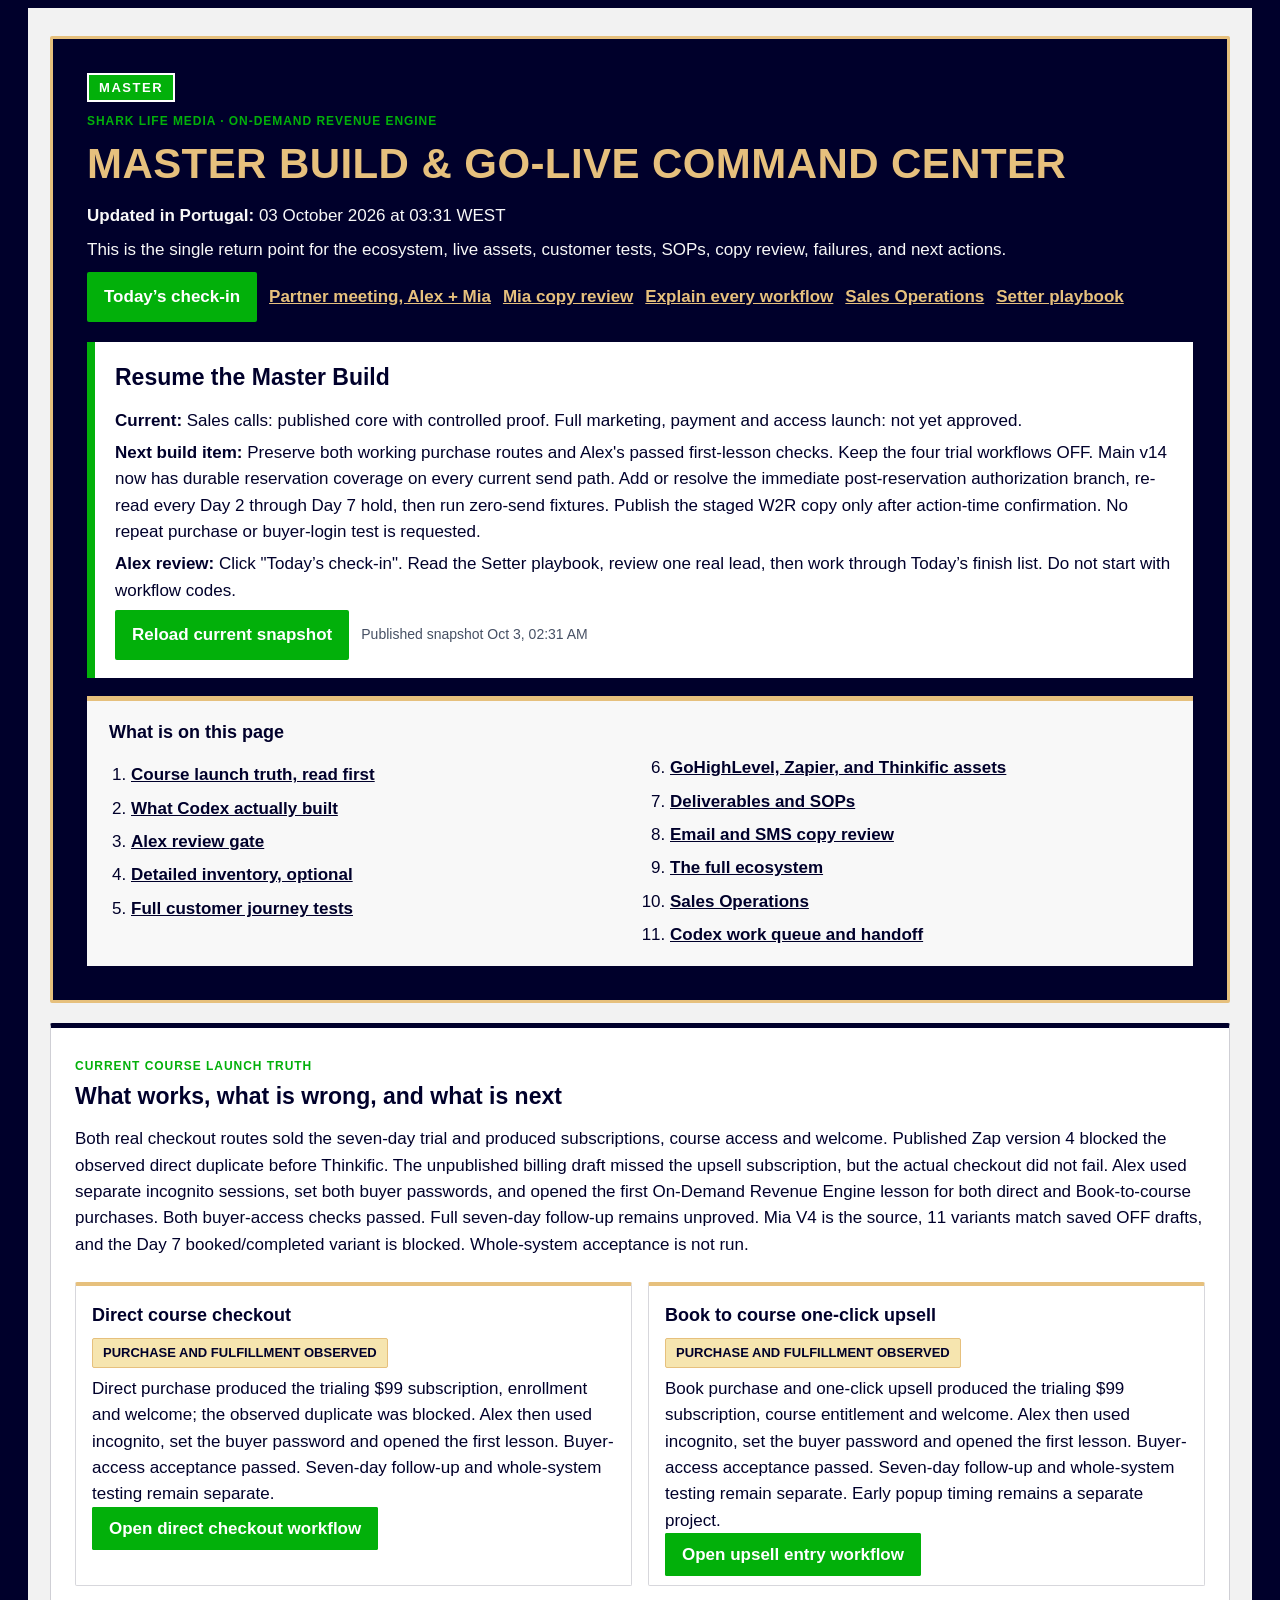
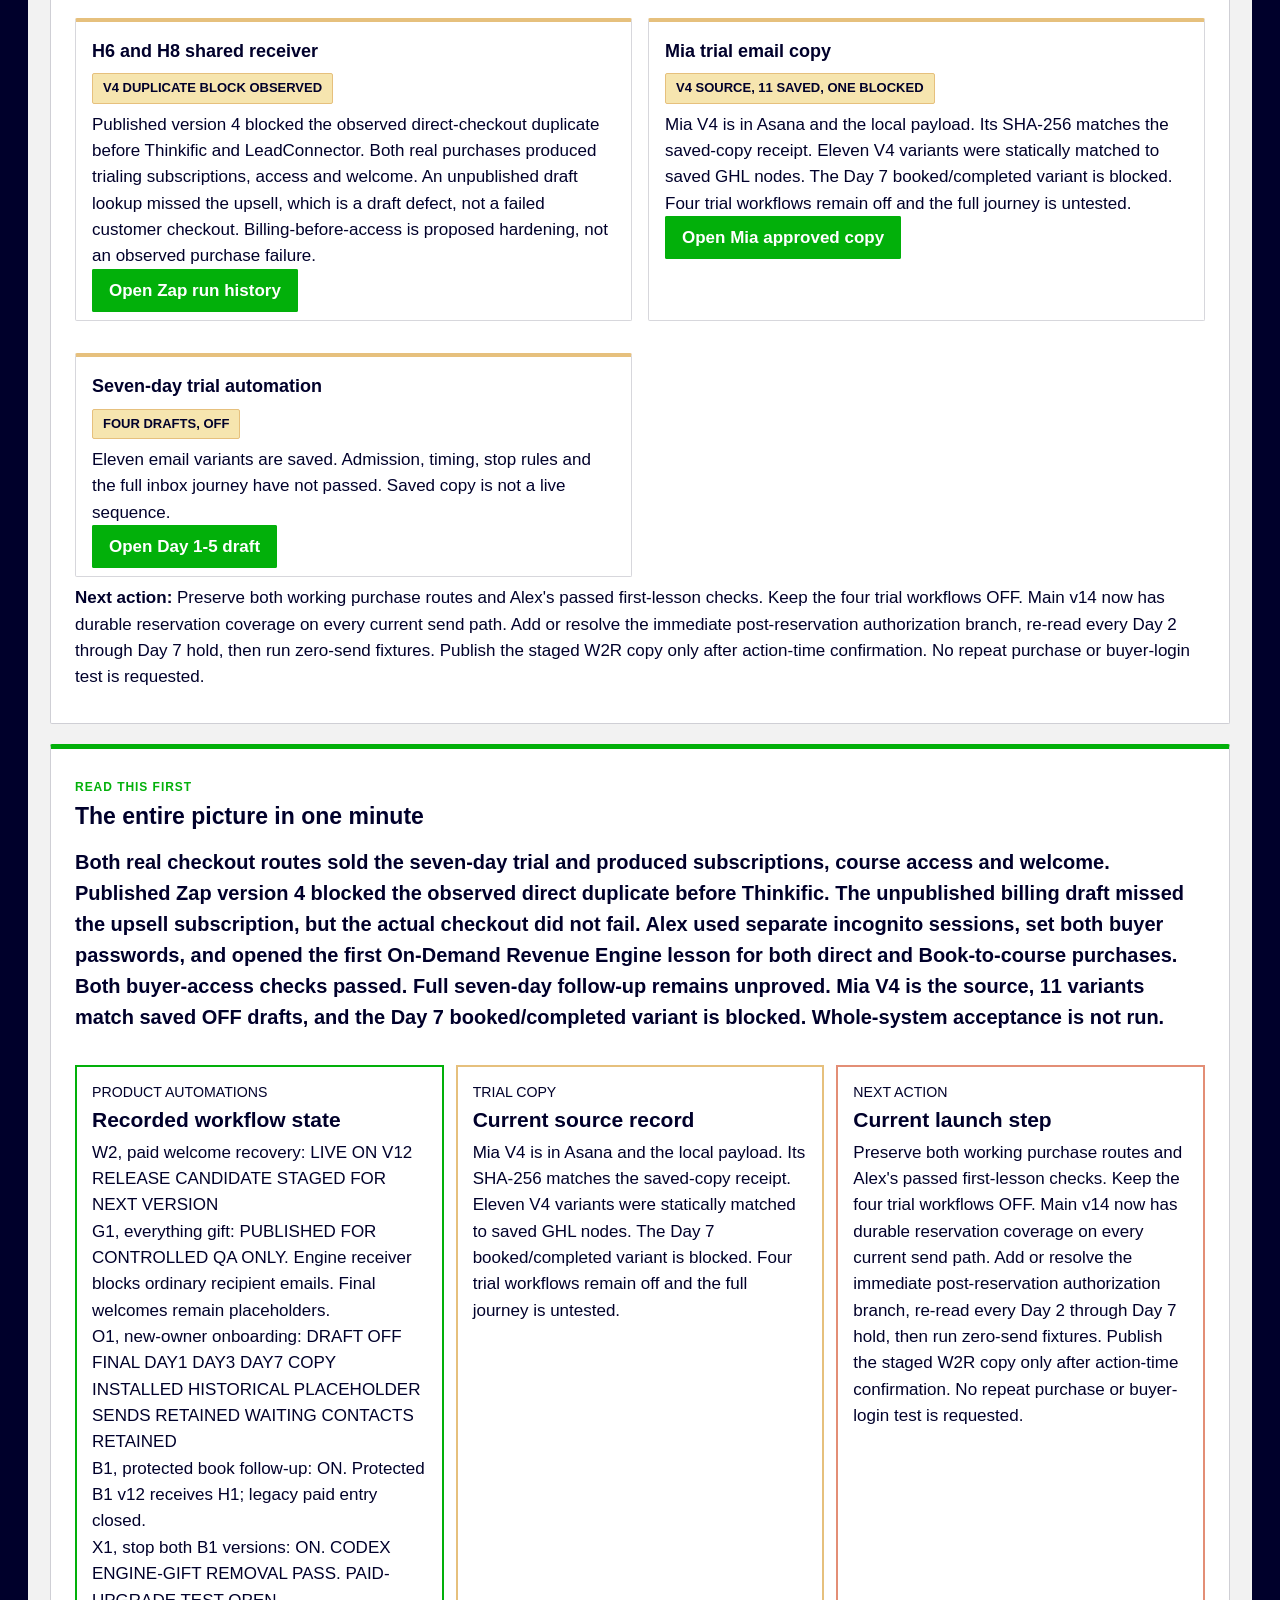
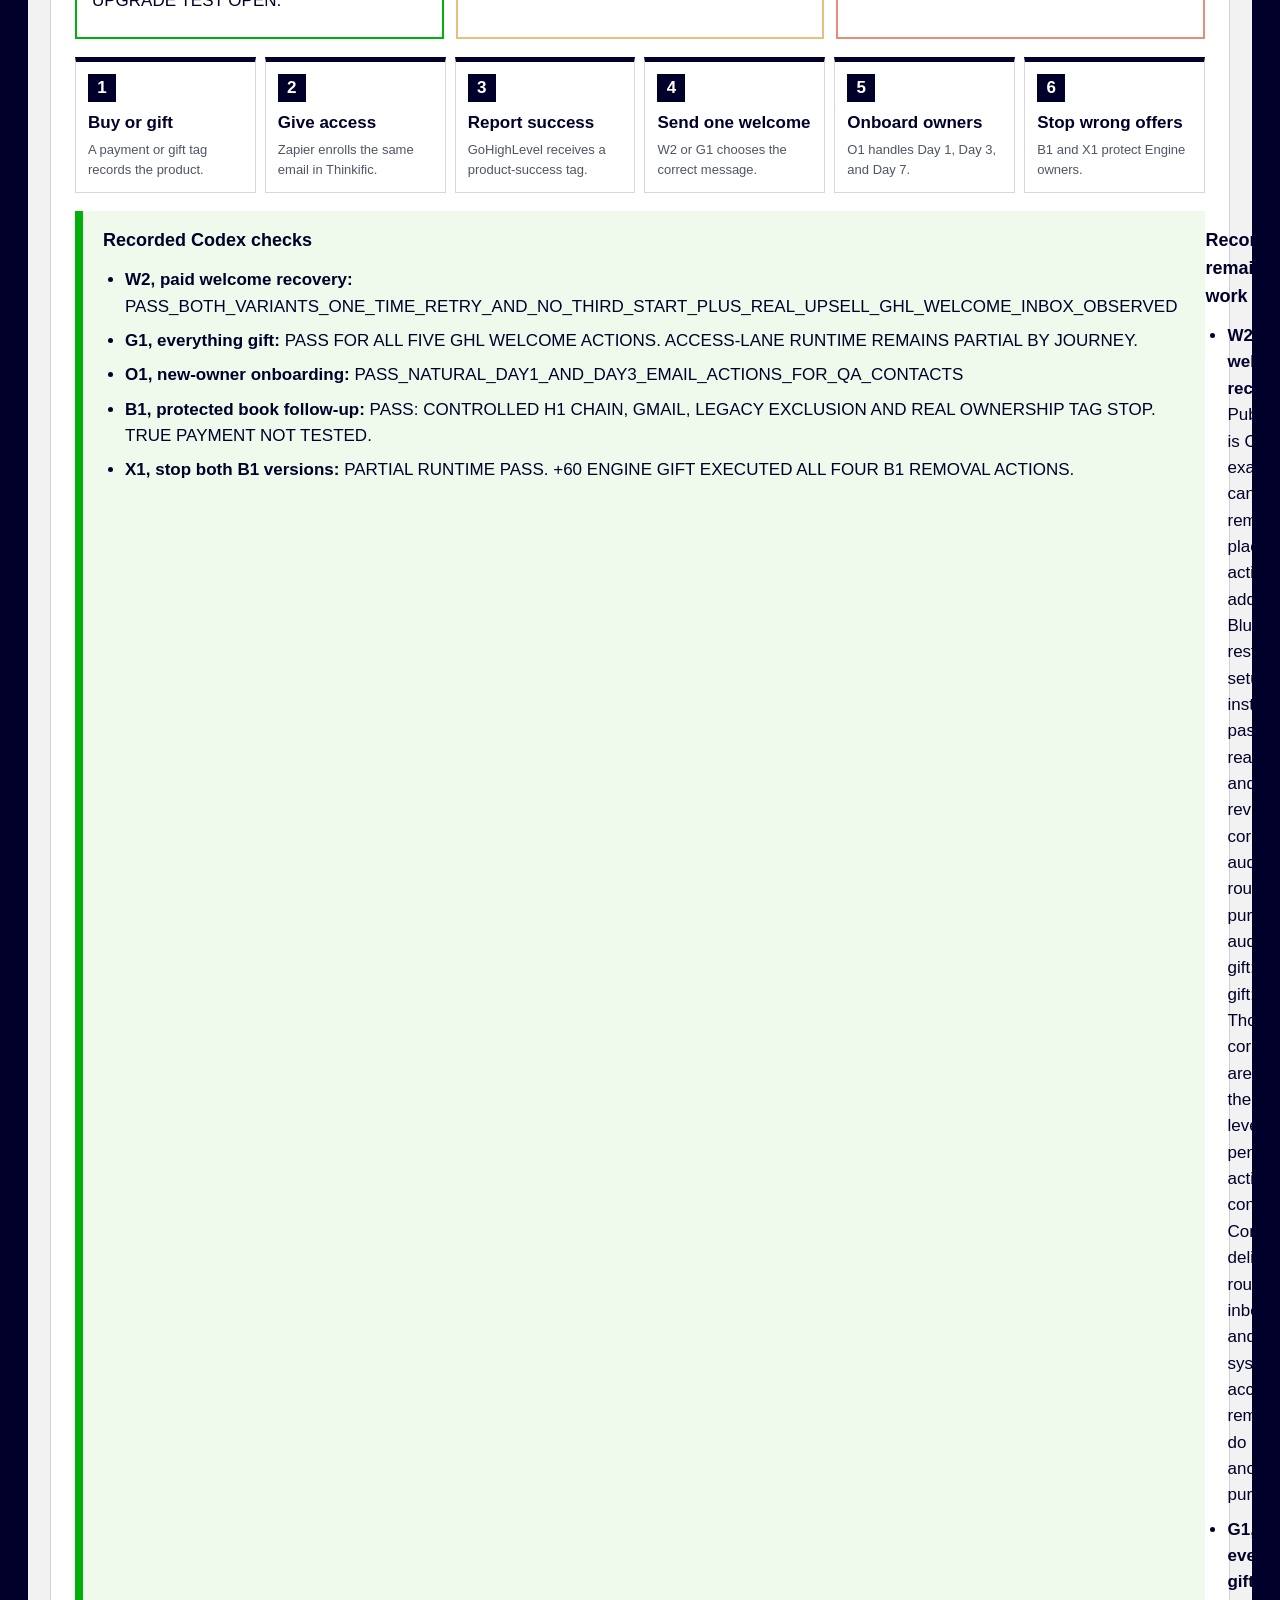
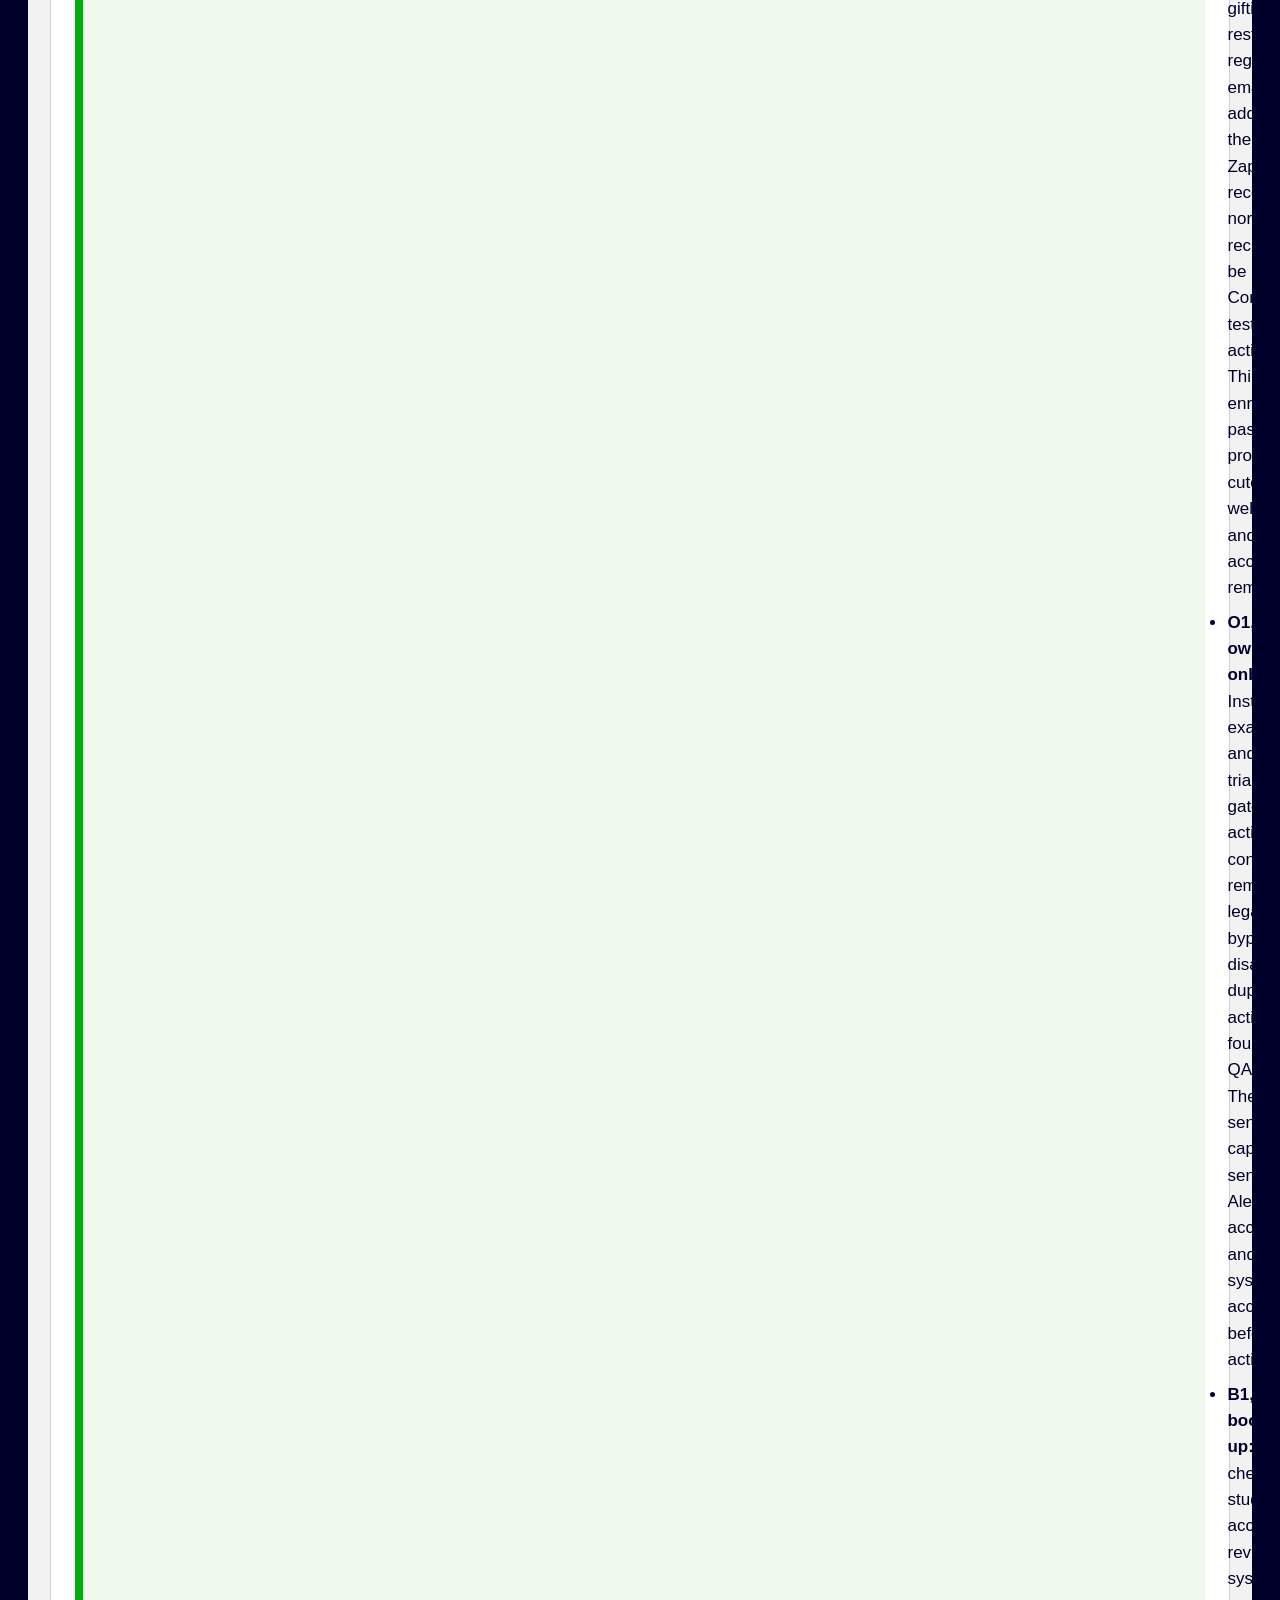
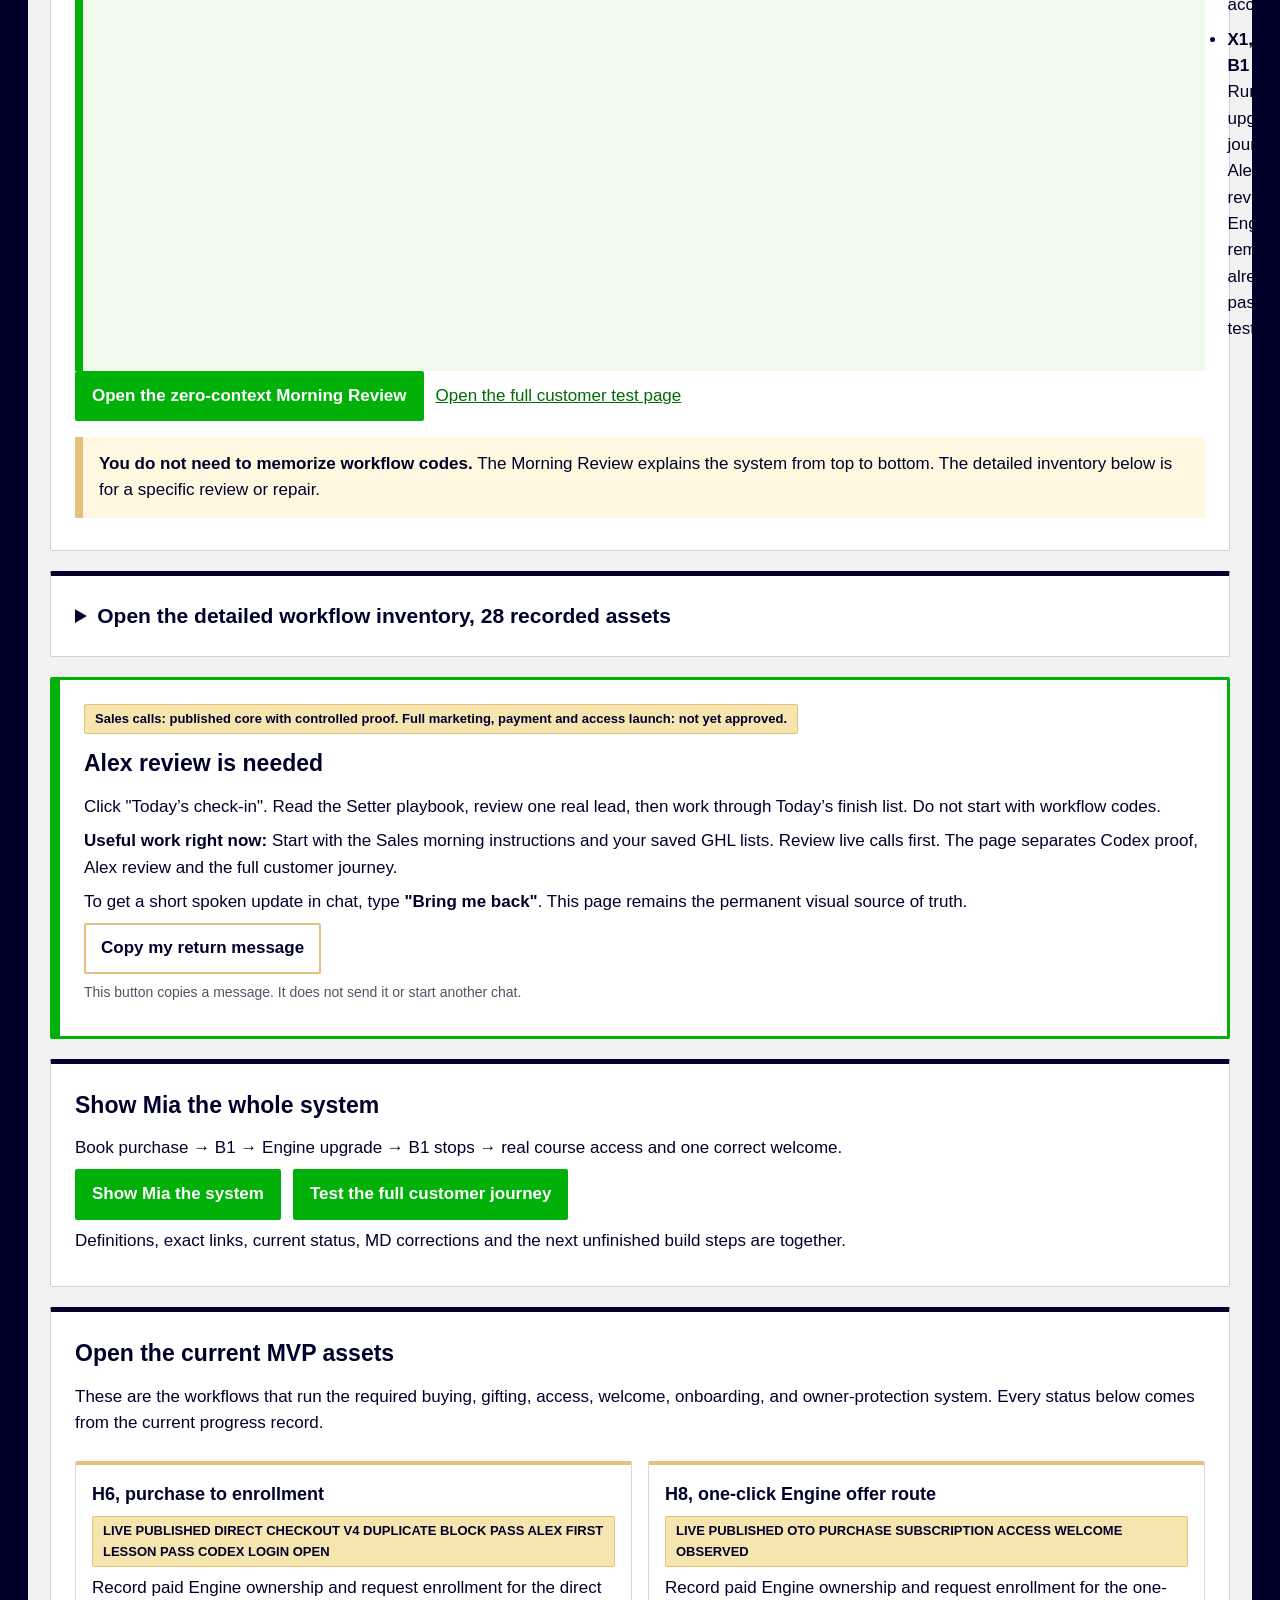
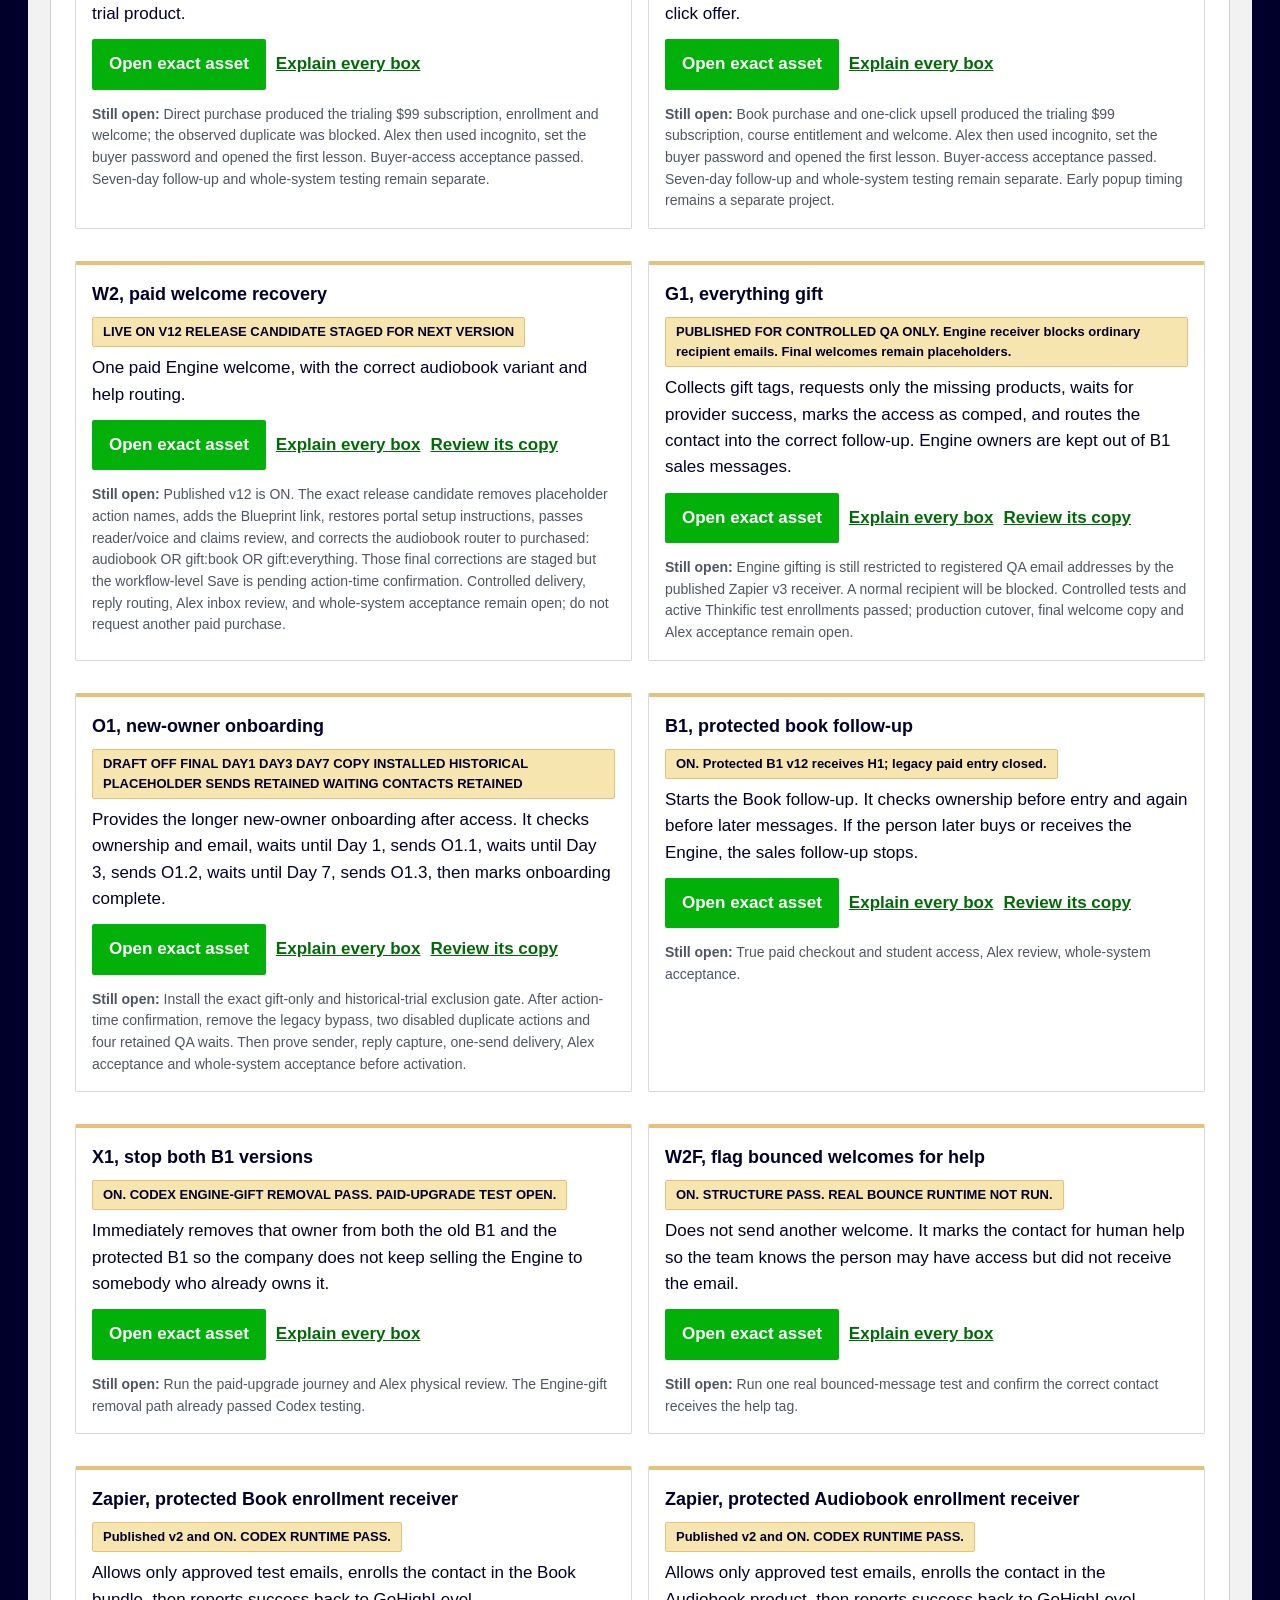
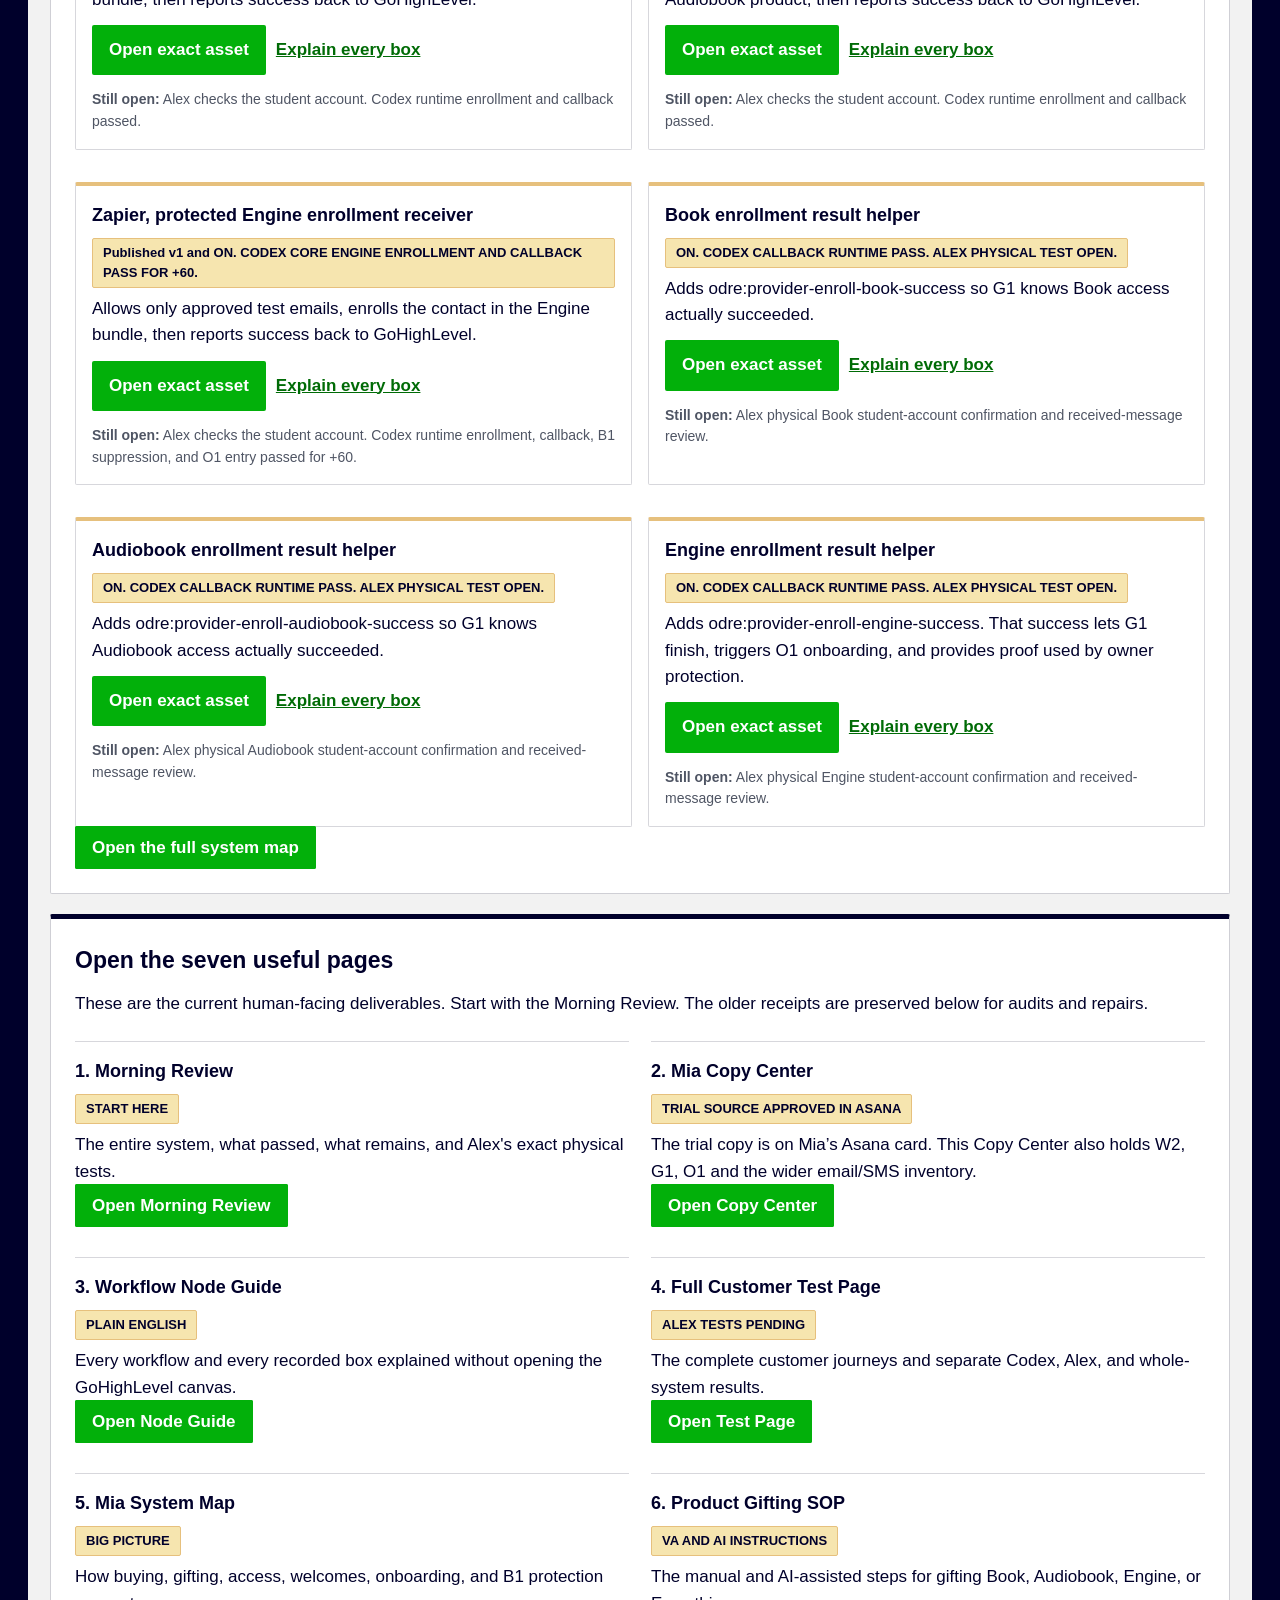
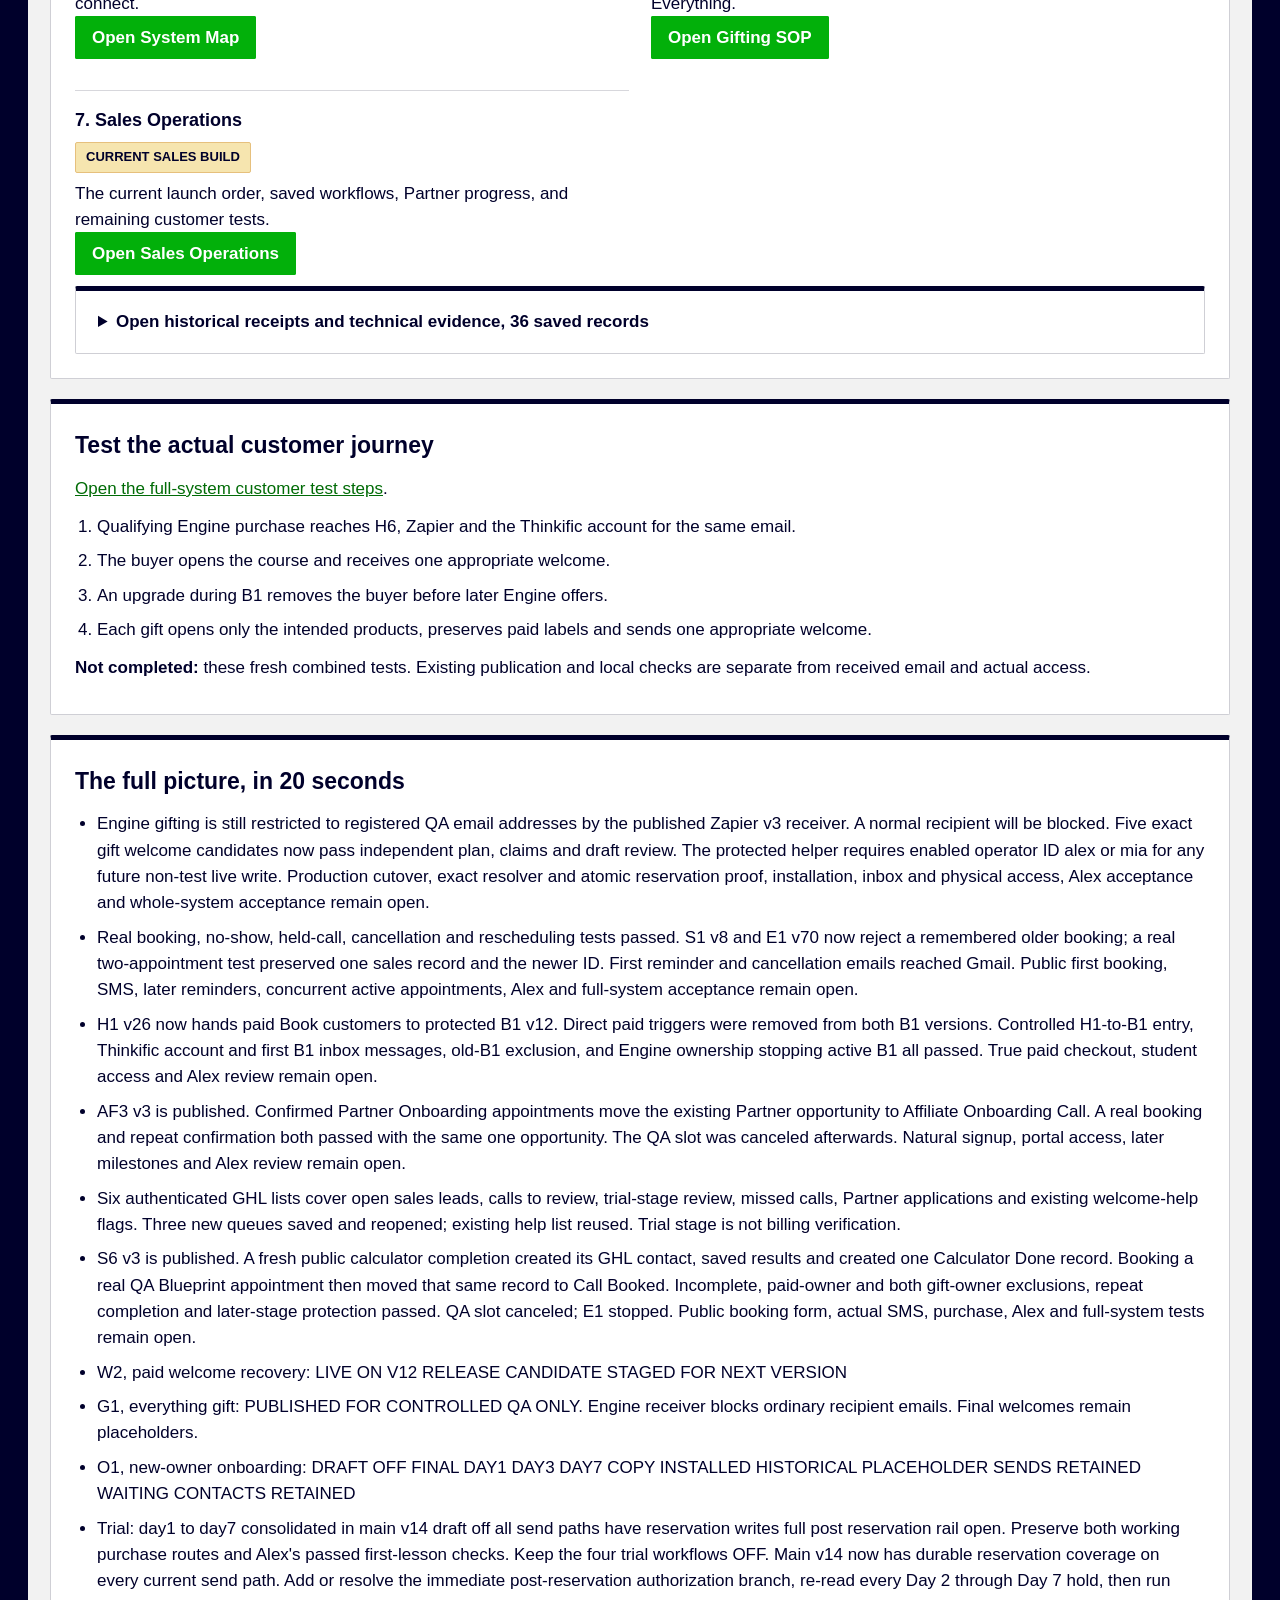
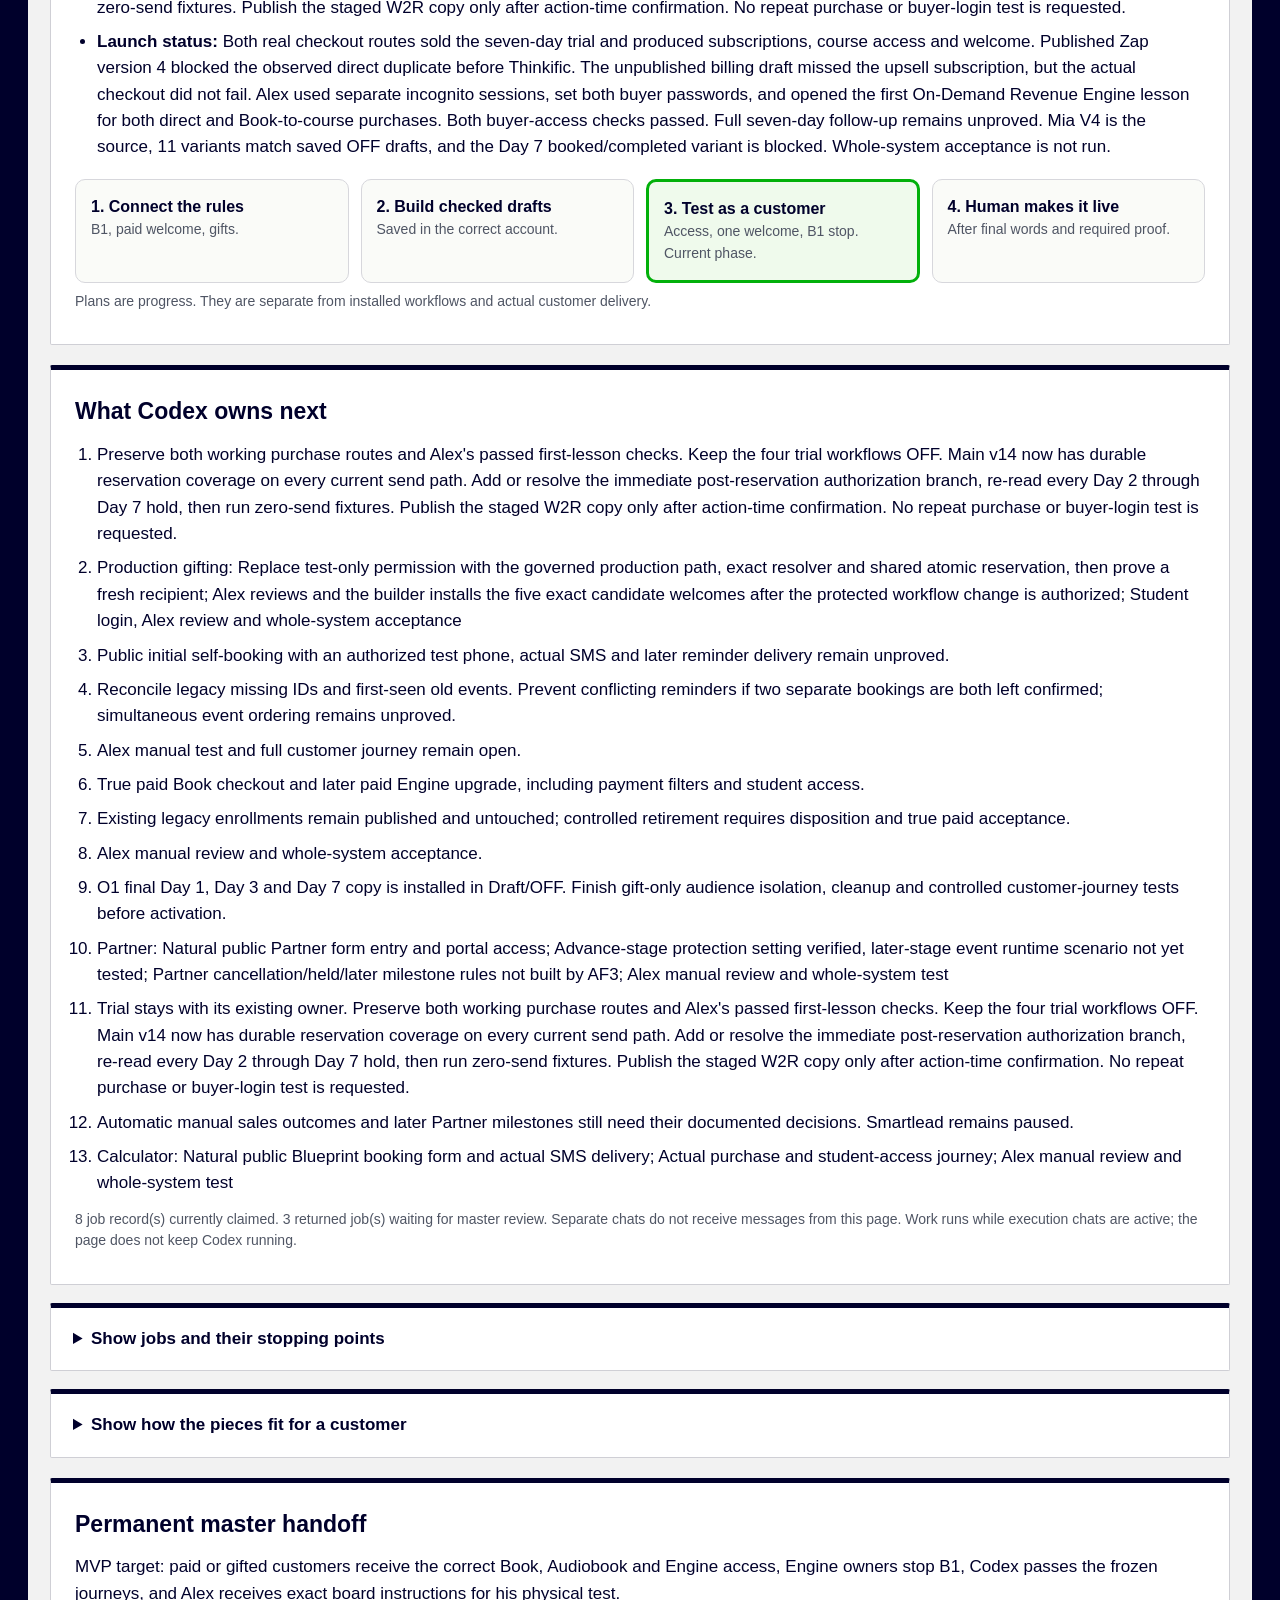
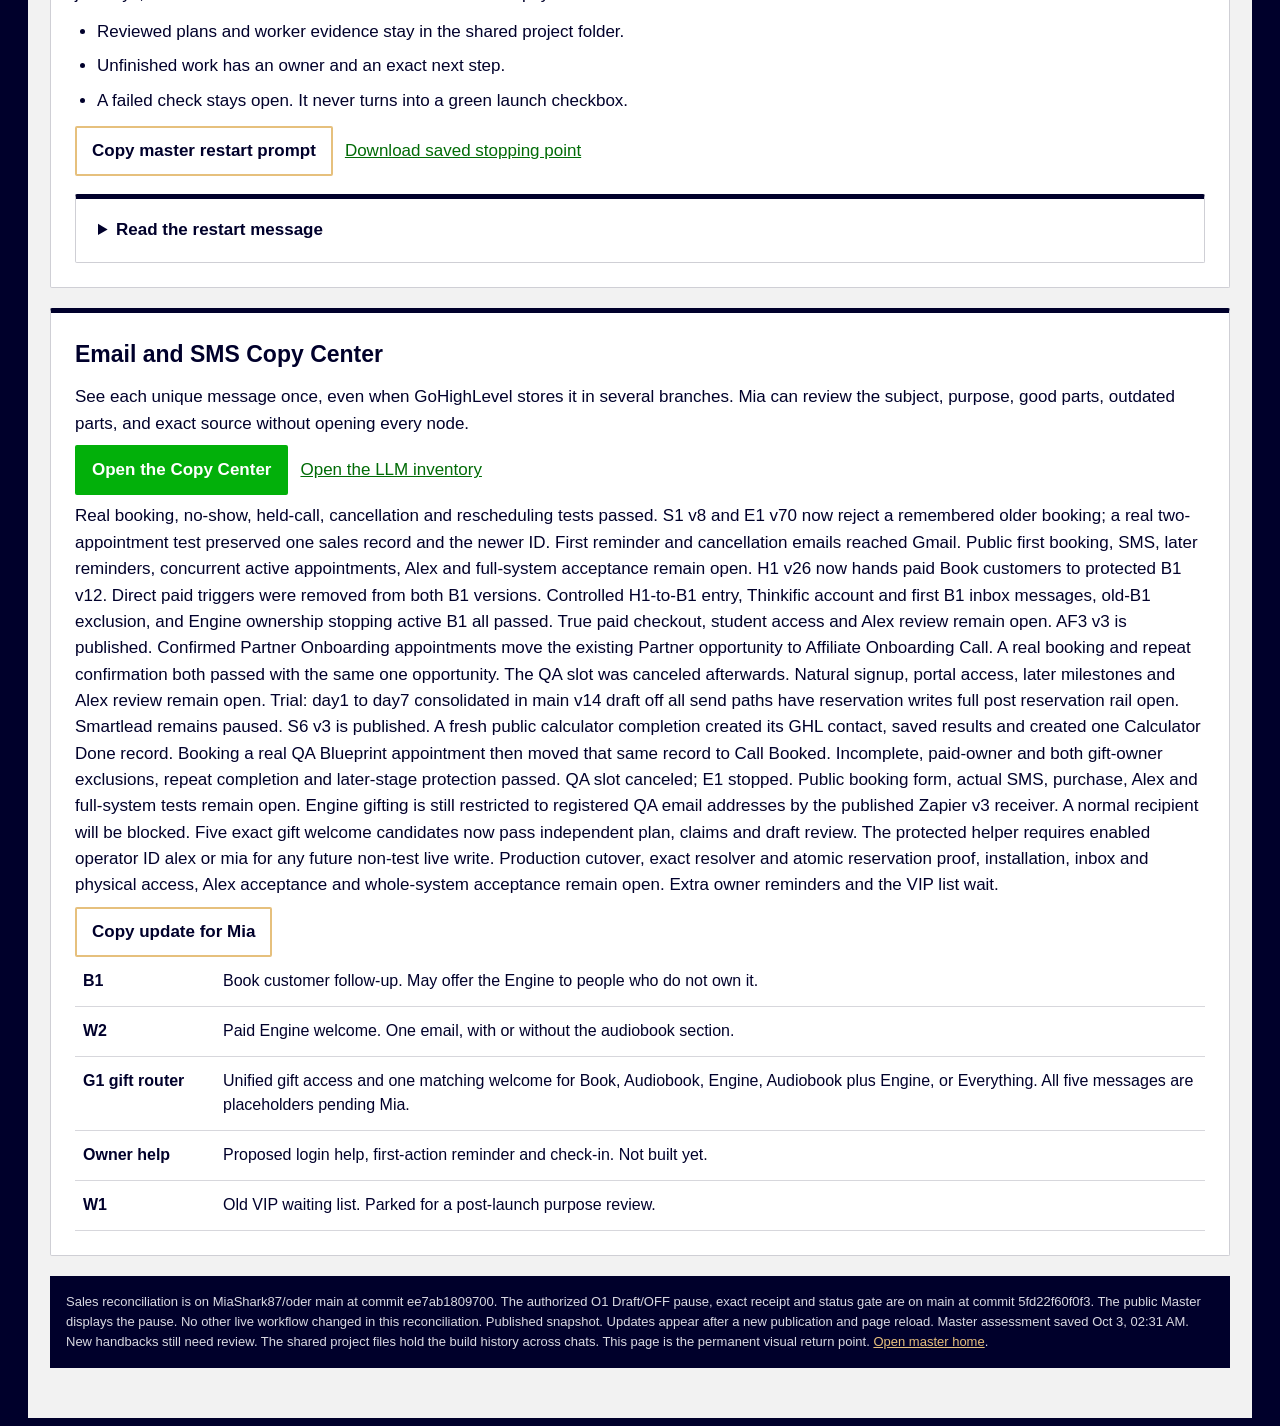
==== commit 2472d9f2: "Remove stale O1 copy blocker" ====
--- a/index.html
+++ b/index.html
@@ -1 +1 @@
-<!doctype html><html lang="en"><head><meta charset="utf-8"><meta name="viewport" content="width=device-width,initial-scale=1"><title>SLM MASTER | On-Demand Revenue Engine Command Center</title><link rel="stylesheet" href="focus.css"></head><body><div id="engine-home"></div><script id="focus-progress" type="application/json">{"updated_at": "2026-10-03T03:25:36+01:00", "founder_status": "Sales calls: published core with controlled proof. Full marketing, payment and access launch: not yet approved.", "summary": "Real booking, no-show, held-call, cancellation and rescheduling tests passed. S1 v8 and E1 v70 now reject a remembered older booking; a real two-appointment test preserved one sales record and the newer ID. First reminder and cancellation emails reached Gmail. Public first booking, SMS, later reminders, concurrent active appointments, Alex and full-system acceptance remain open. H1 v26 now hands paid Book customers to protected B1 v12. Direct paid triggers were removed from both B1 versions. Controlled H1-to-B1 entry, Thinkific account and first B1 inbox messages, old-B1 exclusion, and Engine ownership stopping active B1 all passed. True paid checkout, student access and Alex review remain open. AF3 v3 is published. Confirmed Partner Onboarding appointments move the existing Partner opportunity to Affiliate Onboarding Call. A real booking and repeat confirmation both passed with the same one opportunity. The QA slot was canceled afterwards. Natural signup, portal access, later milestones and Alex review remain open. Trial: day1 to day7 consolidated in main v14 draft off all send paths have reservation writes full post reservation rail open. Smartlead remains paused. S6 v3 is published. A fresh public calculator completion created its GHL contact, saved results and created one Calculator Done record. Booking a real QA Blueprint appointment then moved that same record to Call Booked. Incomplete, paid-owner and both gift-owner exclusions, repeat completion and later-stage protection passed. QA slot canceled; E1 stopped. Public booking form, actual SMS, purchase, Alex and full-system tests remain open. Engine gifting is still restricted to registered QA email addresses by the published Zapier v3 receiver. A normal recipient will be blocked. Five exact gift welcome candidates now pass independent plan, claims and draft review. The protected helper requires enabled operator ID alex or mia for any future non-test live write. Production cutover, exact resolver and atomic reservation proof, installation, inbox and physical access, Alex acceptance and whole-system acceptance remain open.", "phase": "FULL_ECOSYSTEM_STAGED_RELEASE_REVENUE_LANE_FOUNDATION", "execution_state": "W2_BOTH_VARIANTS_RECOVERY_AND_G1_FIVE_WELCOMES_CODEX_PASS_FINAL_COPY_AND_ALEX_TESTS_PENDING", "launch_ready": false, "human_actions": [{"id": "ALEX_REACTIVATE_GHL", "text": "No action required. GoHighLevel access was restored on September 23, 2026.", "status": "RESOLVED_2026-09-23", "review": "https://app.gohighlevel.com/"}, {"id": "ALEX_MORNING_REVIEW", "text": "Click \"Today’s check-in\". Read the Setter playbook, review one real lead, then work through Today’s finish list. Do not start with workflow codes.", "status": "AWAITING_ALEX_PHYSICAL_REVIEW", "review": "https://alexwerninck.github.io/slm-odre-command-center/sales-operations-mvp.html#launch-24h"}], "next_work": ["Preserve both working purchase routes and Alex's passed first-lesson checks. Keep the four trial workflows OFF. Main v14 now has durable reservation coverage on every current send path. Add or resolve the immediate post-reservation authorization branch, re-read every Day 2 through Day 7 hold, then run zero-send fixtures. Publish the staged W2R copy only after action-time confirmation. No repeat purchase or buyer-login test is requested.", "Production gifting: Replace test-only permission with the governed production path, exact resolver and shared atomic reservation, then prove a fresh recipient; Alex reviews and the builder installs the five exact candidate welcomes after the protected workflow change is authorized; Student login, Alex review and whole-system acceptance", "Public initial self-booking with an authorized test phone, actual SMS and later reminder delivery remain unproved.", "Reconcile legacy missing IDs and first-seen old events. Prevent conflicting reminders if two separate bookings are both left confirmed; simultaneous event ordering remains unproved.", "Alex manual test and full customer journey remain open.", "True paid Book checkout and later paid Engine upgrade, including payment filters and student access.", "Existing legacy enrollments remain published and untouched; controlled retirement requires disposition and true paid acceptance.", "Alex manual review and whole-system acceptance.", "Install Mia final product-welcome and owner-onboarding copy when supplied, then test the complete customer journeys.", "Partner: Natural public Partner form entry and portal access; Advance-stage protection setting verified, later-stage event runtime scenario not yet tested; Partner cancellation/held/later milestone rules not built by AF3; Alex manual review and whole-system test", "Trial stays with its existing owner. Preserve both working purchase routes and Alex's passed first-lesson checks. Keep the four trial workflows OFF. Main v14 now has durable reservation coverage on every current send path. Add or resolve the immediate post-reservation authorization branch, re-read every Day 2 through Day 7 hold, then run zero-send fixtures. Publish the staged W2R copy only after action-time confirmation. No repeat purchase or buyer-login test is requested.", "Automatic manual sales outcomes and later Partner milestones still need their documented decisions. Smartlead remains paused.", "Calculator: Natural public Blueprint booking form and actual SMS delivery; Actual purchase and student-access journey; Alex manual review and whole-system test"], "founder_now": "Start with the Sales morning instructions and your saved GHL lists. Review live calls first. The page separates Codex proof, Alex review and the full customer journey.", "progress_components": [{"id": "B1", "name": "B1, protected book follow-up", "asset_url": "https://app.gohighlevel.com/v2/location/PD3fQBJGWmfpGiwQnwnW/automation/workflow/1f3cf55a-27dc-4ef2-822a-fdc62e90f11c", "build_percent": {"done": 50, "total": 50}, "build_basis": "All 50 active message safeguards are installed. Entry protection and portal skips were also saved and freshly verified.", "checks_done": 0, "checks_total": 1, "test_state": "Controlled H1 entry, first B1 Gmail receipt, old B1 exclusion and Engine ownership stopping active B1 passed. Actual paid checkout remains open.", "live_state": "ON. Protected B1 v12 receives H1; legacy paid entry closed.", "next_step": "Alex follows one true Book purchase through access and B1, then upgrades to the Engine and confirms B1 stops.", "build_label": "Owner checks installed", "codex_test_state": "PASS: CONTROLLED H1 CHAIN, GMAIL, LEGACY EXCLUSION AND REAL OWNERSHIP TAG STOP. TRUE PAYMENT NOT TESTED.", "alex_test_state": "NOT RUN", "system_test_state": "NOT RUN", "overall_complete": false, "codex_check_state": "Published H1 v26, protected B1 v12 and legacy B1 v36 reloaded. Paid trigger removed from both B1 copies; provider-success trigger retained.", "plain_english": {"platform": "GoHighLevel", "who": "A person who has verified Book access and does not already own the On-Demand Revenue Engine.", "what": "Starts the Book follow-up. It checks ownership before entry and again before later messages. If the person later buys or receives the Engine, the sales follow-up stops.", "see": "Paid orders reach H1, then protected B1. Its remaining native trigger is provider Book success. The owner admission check, five-minute wait and per-message guards follow.", "missing": "True paid checkout and student access, Alex review, whole-system acceptance.", "built": "H1 v26 now hands paid Book customers to protected B1 v12. Direct paid triggers were removed from both B1 versions. Controlled H1-to-B1 entry, Thinkific account and first B1 inbox messages and B1 inbox messages, old-B1 exclusion, and Engine ownership stopping active B1 all passed. True paid checkout, student access and Alex review remain open."}}, {"id": "W2", "name": "W2, paid welcome recovery", "asset_url": "https://app.gohighlevel.com/v2/location/PD3fQBJGWmfpGiwQnwnW/automation/workflow/c55cd1d8-0026-4bdc-978e-f8a59bf90649", "build_percent": {"done": 12, "total": 12}, "build_basis": "W2R v12 is Published/ON. Exact reviewed copy is staged with named actions, portal setup help, the Blueprint link, and the corrected purchased: audiobook OR gift:book OR gift:everything router. Workflow-level Save is pending action-time confirmation.", "checks_done": null, "checks_total": null, "test_state": "PASS_BOTH_VARIANTS_ONE_TIME_RETRY_AND_NO_THIRD_START_PLUS_REAL_UPSELL_GHL_WELCOME_INBOX_OBSERVED", "live_state": "LIVE ON V12 RELEASE CANDIDATE STAGED FOR NEXT VERSION", "next_step": "After action-time confirmation, click Save, verify the new published version and exact actions, then run controlled no-purchase delivery and Alex acceptance.", "build_label": "Draft assembly", "codex_test_state": "PASS_BOTH_VARIANTS_ONE_TIME_RETRY_AND_NO_THIRD_START_PLUS_REAL_UPSELL_GHL_WELCOME_INBOX_OBSERVED", "alex_test_state": "NOT_RUN", "system_test_state": "PARTIAL_W2_GHL_ACTION_PASS", "overall_complete": false, "codex_check_state": "PASS_BOTH_VARIANTS_ONE_TIME_RETRY_AND_NO_THIRD_START_PLUS_REAL_UPSELL_GHL_WELCOME_INBOX_OBSERVED", "plain_english": {"platform": "GoHighLevel", "who": "A paid On-Demand Revenue Engine owner. They enter from a successful funnel payment or when the purchased:odre tag is first added.", "what": "One paid Engine welcome, with the correct audiobook variant and help routing.", "see": "Two triggers at the top. Then Prior paid welcome attempt recorded?, a five-minute wait, email permission paths, an audiobook choice, two alternative welcome emails, help paths, and odre:welcome-attempted markers.", "missing": "Published v12 is ON. The exact release candidate removes placeholder action names, adds the Blueprint link, restores portal setup instructions, passes reader/voice and claims review, and corrects the audiobook router to purchased: audiobook OR gift:book OR gift:everything. Those final corrections are staged but the workflow-level Save is pending action-time confirmation. Controlled delivery, reply routing, Alex inbox review, and whole-system acceptance remain open; do not request another paid purchase.", "built": "One paid Engine welcome, with the correct audiobook variant and help routing."}, "latest_receipt": "ODRE4_TRIAL_2026-09-23/H6_H8_REPEAT_SAFETY_RECEIPT_2026-09-24.json"}, {"id": "O1", "name": "O1, new-owner onboarding", "asset_url": "https://app.gohighlevel.com/v2/location/PD3fQBJGWmfpGiwQnwnW/automation/workflow/b4caee4a-b42f-492e-918a-192f026ebeb4", "build_percent": {"done": 10, "total": 10}, "build_basis": "Trigger, owner gate, email gate, exact reviewed Day 1, Day 3 and Day 7 copy, completion marker, and Settings are saved and passed reload readback. Audience isolation, cleanup and runtime tests remain.", "checks_done": 1, "checks_total": 3, "test_state": "PASS_NATURAL_DAY1_AND_DAY3_EMAIL_ACTIONS_FOR_QA_CONTACTS", "live_state": "DRAFT OFF FINAL DAY1 DAY3 DAY7 COPY INSTALLED HISTORICAL PLACEHOLDER SENDS RETAINED WAITING CONTACTS RETAINED", "next_step": "Install the exact gift-only and historical-trial exclusion gate. After action-time confirmation, remove the legacy bypass, two disabled duplicate actions and four retained QA waits. Then prove sender, reply capture, one-send delivery, Alex acceptance and whole-system acceptance before activation.", "build_label": "Final copy installed in Draft/OFF", "codex_test_state": "PASS_NATURAL_DAY1_AND_DAY3_EMAIL_ACTIONS_FOR_QA_CONTACTS", "alex_test_state": "DAY3_PLACEHOLDER_INBOX_SCREENSHOT_CONFIRMED_ONLY", "system_test_state": "NOT_RUN", "overall_complete": false, "codex_check_state": "Exact workflow reloaded after save. Fit to Screen showed the owner gate, email gate, full active Day 1, Day 3, Day 7 path, completion marker, and two disabled obsolete email actions.", "plain_english": {"platform": "GoHighLevel", "who": "A verified Engine gift owner after Thinkific enrollment succeeds and G1 welcome completes. Paid and historical trial owners must be excluded before activation.", "what": "Provides the longer new-owner onboarding after access. It checks ownership and email, waits until Day 1, sends O1.1, waits until Day 3, sends O1.2, waits until Day 7, sends O1.3, then marks onboarding complete.", "see": "The Engine success trigger, verified owner gate, valid-email gate, Day 1 email, two-day wait, Day 3 email, four-day wait, Day 7 email, and the completion tag.", "missing": "Install the exact gift-only and historical-trial exclusion gate. After action-time confirmation, remove the legacy bypass, two disabled duplicate actions and four retained QA waits. Then prove sender, reply capture, one-send delivery, Alex acceptance and whole-system acceptance before activation.", "built": "Built the three-email Engine gift-owner onboarding path for Day 1, Day 3, and Day 7. The exact reviewed copy and Day 3 member-portal link are installed and read back after reload in Draft/OFF."}, "latest_receipt": "O1_COPY_INSTALLATION_DRAFT_RECEIPT_2026-10-03.json"}, {"id": "W2F", "name": "W2F, flag bounced welcomes for help", "asset_url": "https://app.gohighlevel.com/v2/location/PD3fQBJGWmfpGiwQnwnW/automation/workflow/d1e26e82-aa9a-4028-ac7a-90ffd7fd3ef4", "build_percent": {"done": 10, "total": 10}, "build_label": "Draft assembly", "build_basis": "Ten scoped draft assembly milestones: five exact product Bounced scopes, help writer, END, and three settings. Fresh root reopening and independent native names/configuration checked. Exact selected UUIDs not exposed in latest independent canvas, actual tests remain open.", "checks_done": 0, "checks_total": 1, "test_state": "Whole welcome-bounce journey NOT RUN", "live_state": "ON. STRUCTURE PASS. REAL BOUNCE RUNTIME NOT RUN.", "next_step": "Run one real bounced welcome and confirm the same contact receives odre:welcome-needs-help.", "codex_test_state": "NOT RUN", "alex_test_state": "NOT RUN", "system_test_state": "NOT RUN", "overall_complete": false, "codex_check_state": "Five scoped Bounced events and actual selected workflow names, help tag, END and settings independently configuration-checked. Latest native selected UUIDs UNKNOWN. Actual tests NOT RUN.", "plain_english": {"platform": "GoHighLevel", "who": "A paid or gifted owner whose welcome email is reported as bounced.", "what": "Does not send another welcome. It marks the contact for human help so the team knows the person may have access but did not receive the email.", "see": "Five bounced-email entry scopes, one help-tag action, and an end step.", "missing": "Run one real bounced-message test and confirm the correct contact receives the help tag.", "built": "Built the bounced-welcome safety workflow so five kinds of failed welcome emails can be marked for human help."}}, {"id": "X1", "name": "X1, stop both B1 versions", "asset_url": "https://app.gohighlevel.com/v2/location/PD3fQBJGWmfpGiwQnwnW/automation/workflow/9f410adb-299e-4ba2-882c-ebcfe7b6973a", "build_percent": {"done": 8, "total": 8}, "build_basis": "Draft assembly: three ownership triggers, two specific B1 targets and three saved settings. Two duplicate actions disabled.", "checks_done": 1, "checks_total": 3, "test_state": "Engine-gift removal passed. Paid and Everything-owner upgrade journeys remain open.", "live_state": "ON. CODEX ENGINE-GIFT REMOVAL PASS. PAID-UPGRADE TEST OPEN.", "next_step": "Run the true paid-upgrade journey, then Alex physically checks that later B1 Engine offers stop.", "build_label": "Draft assembly", "codex_test_state": "PARTIAL RUNTIME PASS. +60 ENGINE GIFT EXECUTED ALL FOUR B1 REMOVAL ACTIONS.", "alex_test_state": "NOT RUN", "system_test_state": "NOT RUN", "overall_complete": false, "codex_check_state": "Current v3 verified in GoHighLevel version history: purchased:odre, gift:odre and gift:everything triggers; active old/new B1 removals; two disabled duplicate actions.", "plain_english": {"platform": "GoHighLevel", "who": "Anyone who becomes an Engine owner through purchase, Engine gift, or Everything gift.", "what": "Immediately removes that owner from both the old B1 and the protected B1 so the company does not keep selling the Engine to somebody who already owns it.", "see": "Three ownership triggers and four remove-from-workflow actions covering the old and replacement B1 workflows.", "missing": "Run the paid-upgrade journey and Alex physical review. The Engine-gift removal path already passed Codex testing.", "built": "Built the stop switch that removes a new Engine owner from both the old B1 and the protected B1. Purchase, Engine gift, and Everything gift can trigger it."}}, {"id": "FULL_SYSTEM", "name": "Entire customer journey", "asset_url": "https://alexwerninck.github.io/slm-odre-command-center/test-real.html", "build_percent": {"done": 6, "total": 6}, "build_basis": "Core MVP draft groups and the fail-closed SOP package are assembled and static verified. Runtime proof remains separate.", "checks_done": 0, "checks_total": 6, "test_state": "Four product lanes have partial or complete Codex evidence. Paid upgrade, duplicate, inbox, and Alex checks remain open.", "live_state": "PARTIAL CODEX RUNTIME PASS. ENGINE, BOOK, AUDIOBOOK, AND EVERYTHING ACCESS LANES HAVE LIVE EVIDENCE.", "next_step": "Run paid Book-to-Engine upgrade and duplicate protection, then Alex completes the physical inbox and student-account review.", "build_label": "Build", "codex_test_state": "PARTIAL PASS. ALEX AND FINAL WHOLE-SYSTEM REVIEW REMAIN OPEN.", "alex_test_state": "NOT RUN", "system_test_state": "NOT RUN", "overall_complete": false, "codex_check_state": "All three receivers have six steps and reject unauthorized stored samples. All three helpers were re-opened with the matching 22-address cohort, permit, and product success tag. External runtime NOT RUN.", "plain_english": {"platform": "this Command Center", "who": "Every paid or gifted test customer used to prove the ecosystem.", "what": "Checks the complete journey across GoHighLevel, Zapier, Thinkific, emails, ownership tags, and B1 suppression.", "see": "Six customer cards covering Book, Audiobook, Engine, Everything, paid upgrade, and duplicate or wrong-product protection.", "missing": "Paid upgrade, duplicate protection, received-message checks, and Alex physical testing.", "built": "Connected the MVP products, access routes, welcome routes, B1 protection, test contacts, evidence log, and operator instructions into one tracked system."}}, {"id": "H6", "name": "H6, purchase to enrollment", "asset_url": "https://app.gohighlevel.com/v2/location/PD3fQBJGWmfpGiwQnwnW/automation/workflow/f073cea3-2a88-4826-b271-5c524cb39f25", "build_percent": null, "build_basis": "Existing published connection. Qualifying filters and ownership writer observed; no replacement build counted.", "checks_done": null, "checks_total": null, "test_state": "PASS_THROUGH_THANK_YOU_ENROLLMENT_WELCOME_AND_DUPLICATE_BLOCK_STUDENT_LOGIN_NOT_PROVED", "live_state": "LIVE PUBLISHED DIRECT CHECKOUT V4 DUPLICATE BLOCK PASS ALEX FIRST LESSON PASS CODEX LOGIN OPEN", "next_step": "Preserve the working direct checkout and Alex's passed buyer-access test. Finish the separate seven-day follow-up controls without requesting another purchase or lesson-access test.", "build_label": "Build", "codex_test_state": "PASS_THROUGH_THANK_YOU_ENROLLMENT_WELCOME_AND_DUPLICATE_BLOCK_STUDENT_LOGIN_NOT_PROVED", "alex_test_state": "PASS_CHECKOUT_THANK_YOU_INCOGNITO_PASSWORD_SETUP_AND_FIRST_LESSON", "system_test_state": "NOT_RUN", "overall_complete": false, "codex_check_state": "PASS_THROUGH_THANK_YOU_ENROLLMENT_WELCOME_AND_DUPLICATE_BLOCK_STUDENT_LOGIN_NOT_PROVED", "plain_english": {"platform": "GoHighLevel", "who": "A qualifying On-Demand Revenue Engine buyer from the live purchase path.", "what": "Record paid Engine ownership and request enrollment for the direct trial product.", "see": "A qualifying payment trigger, ownership tag action, and webhook request to the Engine enrollment Zap.", "missing": "Direct purchase produced the trialing $99 subscription, enrollment and welcome; the observed duplicate was blocked. Alex then used incognito, set the buyer password and opened the first lesson. Buyer-access acceptance passed. Seven-day follow-up and whole-system testing remain separate.", "built": "Record paid Engine ownership and request enrollment for the direct trial product."}, "latest_receipt": "ODRE4_TRIAL_2026-09-23/H6_H8_REPEAT_SAFETY_RECEIPT_2026-09-24.json"}, {"id": "H8", "name": "H8, one-click Engine offer route", "asset_url": "https://app.gohighlevel.com/v2/location/PD3fQBJGWmfpGiwQnwnW/automation/workflow/abaefc80-1724-4a6b-80cb-cbbefe51dcd2", "build_percent": {"done": null, "total": null}, "build_label": "Existing published route", "build_basis": "Fresh read-only audit found the Order Submitted trigger, paid ownership tags, cart-abandon cleanup, enrollment webhook, and opportunity update. No replacement build counted.", "checks_done": null, "checks_total": null, "test_state": "SUBSCRIPTION_PROVED_ACCESS_WELCOME_OBSERVED_DRAFT_LOOKUP_FAILURE_NOT_CHECKOUT_FAILURE", "live_state": "LIVE PUBLISHED OTO PURCHASE SUBSCRIPTION ACCESS WELCOME OBSERVED", "next_step": "Preserve the working Book-to-course upsell and Alex's passed buyer-access test. Finish the separate seven-day follow-up controls. Keep the draft lookup defect separate from the successful purchase.", "codex_test_state": "SUBSCRIPTION_PROVED_ACCESS_WELCOME_OBSERVED_DRAFT_LOOKUP_FAILURE_NOT_CHECKOUT_FAILURE", "alex_test_state": "PASS_BOOK_UPSELL_THANK_YOU_INCOGNITO_PASSWORD_SETUP_AND_FIRST_LESSON", "system_test_state": "NOT_RUN", "overall_complete": false, "codex_check_state": "SUBSCRIPTION_PROVED_ACCESS_WELCOME_OBSERVED_DRAFT_LOOKUP_FAILURE_NOT_CHECKOUT_FAILURE", "plain_english": {"platform": "GoHighLevel", "built": "Record paid Engine ownership and request enrollment for the one-click offer.", "who": "A customer who submits the one-click On-Demand Revenue Engine offer.", "what": "Record paid Engine ownership and request enrollment for the one-click offer.", "see": "Order Submitted trigger, Add Tag 7 DAY TRIAL, Remove Tag abandonment cleanup, Custom Webhook, and Create Or Update Opportunity.", "missing": "Book purchase and one-click upsell produced the trialing $99 subscription, course entitlement and welcome. Alex then used incognito, set the buyer password and opened the first lesson. Buyer-access acceptance passed. Seven-day follow-up and whole-system testing remain separate. Early popup timing remains a separate project."}, "latest_receipt": "ODRE4_TRIAL_2026-09-23/OTO_ORDER_SUBSCRIPTION_READBACK_2026-09-24.json"}, {"id": "ZAPIER", "name": "Zapier, give course access", "asset_url": "https://zapier.com/editor/371809424/published/371809425/fields", "build_percent": null, "build_basis": "Existing published Zap and name/email/product mapping observed. Existing publication is not new build completion.", "checks_done": 0, "checks_total": 1, "test_state": "Fresh same-email enrollment journey not run", "live_state": "Existing Zap ON", "next_step": "Trace the same new buyer from H6 to actual Thinkific enrollment.", "build_label": "Build", "codex_test_state": "NOT RUN", "alex_test_state": "NOT RUN", "system_test_state": "NOT RUN", "overall_complete": false, "codex_check_state": "Fresh published UI confirms H6Zap ON, in-use v3 ODRE + Bonuses, bundle and Catch Hook first/last/email mapping. Real Zap run NOT RUN.", "plain_english": {"platform": "Zapier", "who": "The buyer information sent by the live Engine purchase workflow.", "what": "Creates or updates the Thinkific student and enrolls that email in the correct On-Demand Revenue Engine bundle.", "see": "A webhook trigger followed by Thinkific enrollment using the same first name, last name, and email.", "missing": "A fresh paid-buyer run and Alex physical access check.", "built": "Verified the existing paid Engine Zap receives the buyer information and maps the correct person and product into Thinkific."}}, {"id": "ZAP_BOOK_RESULT_DRAFT", "name": "Zapier, protected Book enrollment receiver", "asset_url": "https://zapier.com/editor/380660773/published/_GEN_1789776271902/fields", "build_percent": {"done": 6, "total": 6}, "build_label": "Protected receiver assembly", "build_basis": "All six published steps are saved: trigger, 22-address QA gate, allow filter, Thinkific enrollment, success filter, and matching GoHighLevel callback.", "checks_done": 1, "checks_total": 1, "test_state": "Fresh Book receiver journey passed. Alex physical access check remains open.", "live_state": "Published v2 and ON. CODEX RUNTIME PASS.", "next_step": "Alex verifies the Book bundle inside the student account.", "codex_test_state": "PASS. FRESH BOOK ENROLLMENT AND CALLBACK SUCCEEDED.", "alex_test_state": "NOT RUN", "system_test_state": "NOT RUN", "overall_complete": false, "codex_check_state": "Six steps saved. 22-address gate installed. Unauthorized stored sample rejected as unregistered_email. Exact Book helper target remains recorded. Live switch readback passed. No external customer test has run.", "plain_english": {"platform": "Zapier", "who": "A registered controlled-test Book gift request from G1.", "what": "Allows only approved test emails, enrolls the contact in the Book bundle, then reports success back to GoHighLevel.", "see": "Webhook, exact email safety gate, allow filter, Thinkific Book enrollment, success filter, and GoHighLevel callback.", "missing": "Alex checks the student account. Codex runtime enrollment and callback passed.", "built": "Built and published a protected six-step Book enrollment route with an approved test-email gate, Thinkific enrollment, success check, and GoHighLevel result callback."}}, {"id": "ZAP_AUDIO_RESULT_DRAFT", "name": "Zapier, protected Audiobook enrollment receiver", "asset_url": "https://zapier.com/editor/380660870/published/_GEN_1789775422083/fields", "build_percent": {"done": 6, "total": 6}, "build_label": "Protected receiver assembly", "build_basis": "All six published steps are saved: trigger, 22-address QA gate, allow filter, Thinkific enrollment, success filter, and matching GoHighLevel callback.", "checks_done": 1, "checks_total": 1, "test_state": "Fresh Audiobook receiver journey passed. Alex physical access check remains open.", "live_state": "Published v2 and ON. CODEX RUNTIME PASS.", "next_step": "Alex verifies the Audiobook and Book bundle inside the student account.", "codex_test_state": "PASS. FRESH AUDIOBOOK ENROLLMENT AND CALLBACK SUCCEEDED.", "alex_test_state": "NOT RUN", "system_test_state": "NOT RUN", "overall_complete": false, "codex_check_state": "Six steps saved. 22-address gate installed. Unauthorized stored sample rejected as unregistered_email. Exact Audiobook helper target remains recorded. Live switch readback passed. No external customer test has run.", "plain_english": {"platform": "Zapier", "who": "A registered controlled-test Audiobook gift request from G1.", "what": "Allows only approved test emails, enrolls the contact in the Audiobook product, then reports success back to GoHighLevel.", "see": "Webhook, exact email safety gate, allow filter, Thinkific Audiobook enrollment, success filter, and GoHighLevel callback.", "missing": "Alex checks the student account. Codex runtime enrollment and callback passed.", "built": "Built and published a protected six-step Audiobook enrollment route with an approved test-email gate, Thinkific enrollment, success check, and GoHighLevel result callback."}}, {"id": "ZAP_ENGINE_RESULT_DRAFT", "name": "Zapier, protected Engine enrollment receiver", "asset_url": "https://zapier.com/editor/380660704/published/_GEN_1789766824792/fields", "build_percent": {"done": 6, "total": 6}, "build_label": "Protected receiver assembly", "build_basis": "All six published steps are saved: trigger, 22-address QA gate, allow filter, Thinkific enrollment, success filter, and matching GoHighLevel callback.", "checks_done": 1, "checks_total": 1, "test_state": "Controlled +60 Engine enrollment and callback passed. Alex physical student-access check remains open.", "live_state": "Published v1 and ON. CODEX CORE ENGINE ENROLLMENT AND CALLBACK PASS FOR +60.", "next_step": "Alex verifies the Engine bundle inside the +60 student account, then run the true paid-checkout journey.", "codex_test_state": "PASS FOR CONTROLLED +60 ENGINE ENROLLMENT AND CALLBACK.", "alex_test_state": "NOT RUN", "system_test_state": "NOT RUN", "overall_complete": false, "codex_check_state": "Six steps saved. Unauthorized stored sample rejected as unregistered_email. Allowed=false filter stopped. Exact helper workflow_5339b229-4387-4a94-8a53-17978a72fb1f confirmed. Live switch readback passed. No external customer test has run.", "plain_english": {"platform": "Zapier", "who": "A registered controlled-test Engine gift request from G1.", "what": "Allows only approved test emails, enrolls the contact in the Engine bundle, then reports success back to GoHighLevel.", "see": "Webhook, exact email safety gate, allow filter, Thinkific Engine enrollment, success filter, and GoHighLevel callback.", "missing": "Alex checks the student account. Codex runtime enrollment, callback, B1 suppression, and O1 entry passed for +60.", "built": "Built and published a protected six-step Engine enrollment route with an approved test-email gate, Thinkific enrollment, success check, and GoHighLevel result callback."}}, {"id": "THINKIFIC", "name": "Thinkific, real lesson access", "asset_url": "https://membersportal.justmakeyourphonesring.com/courses/take/On-DemandRevenueEngine/lessons/77882149-start-your-engine", "build_percent": null, "build_basis": "Existing published private course and product map observed. Student access requires a real test account.", "checks_done": 0, "checks_total": 1, "test_state": "Fresh buyer first-lesson access not run", "live_state": "Course published, access not proven", "next_step": "Open the first lesson with the same tested buyer account.", "build_label": "Build", "codex_test_state": "NOT RUN", "alex_test_state": "NOT RUN", "system_test_state": "NOT RUN", "overall_complete": false, "codex_check_state": "Fresh GET-only metadata confirmed all five courses and Engine bundle441506 courses3345601/3419058/3454176. Student access and actual automation NOT RUN.", "plain_english": {"platform": "Thinkific", "who": "The exact email passed from the paid or gift enrollment Zap.", "what": "Holds the real course access. This is where Alex confirms the person can actually see the correct products.", "see": "A student record for the test email and the expected Book, Audiobook, or Engine products.", "missing": "Alex must physically open the student accounts and confirm the visible products.", "built": "Verified the real private course and product map used for student access. The remaining proof is Alex opening access as a real test student."}}, {"id": "G2", "name": "G2, book gift", "asset_url": "https://app.gohighlevel.com/v2/location/PD3fQBJGWmfpGiwQnwnW/automation/workflow/922bcd5a-e5e9-462d-a366-7a8275671527/advanced-canvas", "build_percent": {"done": 7, "total": 9}, "build_basis": "Seven of nine scoped draft milestones: prior six milestones plus the saved two-minute wait before the Book enrollment request. Durable Book deduplication and truthful result/recovery remain unfinished.", "checks_done": 0, "checks_total": 1, "test_state": "Fresh book-gift customer journey not run", "live_state": "Paused reference draft. Do not publish for the MVP. Unified G1 owns gift routing.", "next_step": "Leave paused while unified G1 is frozen and tested.", "build_label": "Draft milestones", "codex_test_state": "NOT RUN", "alex_test_state": "NOT RUN", "system_test_state": "NOT RUN", "overall_complete": false, "codex_check_state": "Native UI showed the saved coalescing wait on the intended edge and Draft off. Prior preflight and selected-control checks remain. Automation NOT RUN.", "plain_english": {"platform": "GoHighLevel", "who": "Nobody in the current live MVP. This older Book gift helper is kept as a reference and should remain off.", "what": "Historically handled a Book gift before G1 became the single gift router.", "see": "An older Book-only gift workflow marked off or reference only.", "missing": "Nothing for the MVP. Do not turn it on while G1 owns gifts.", "built": "Built most of the Book-only gift route, including a two-minute wait before the enrollment request. It is parked because unified G1 now owns MVP gifting."}}, {"id": "G3", "name": "G3, Engine gift", "asset_url": "https://app.gohighlevel.com/v2/location/PD3fQBJGWmfpGiwQnwnW/automation/workflow/67741930-c892-4175-b1b7-01b3984e3559/advanced-canvas", "build_percent": {"done": 7, "total": 9}, "build_basis": "Seven of nine scoped draft milestones: prior six milestones plus the saved two-minute wait before the Engine enrollment request. Durable result/recovery and exactly-once release proof remain unfinished.", "checks_done": 0, "checks_total": 1, "test_state": "Fresh Engine-gift customer journey not run", "live_state": "Paused reference draft. Do not publish for the MVP. Unified G1 owns gift routing.", "next_step": "Leave paused while unified G1 is frozen and tested.", "build_label": "Draft milestones", "codex_test_state": "NOT RUN", "alex_test_state": "NOT RUN", "system_test_state": "NOT RUN", "overall_complete": false, "codex_check_state": "Native UI showed the saved coalescing wait on the intended edge and Draft off. Prior preflight checks remain. Automation NOT RUN.", "plain_english": {"platform": "GoHighLevel", "who": "Nobody in the current live MVP. This older Engine gift helper is kept as a reference and should remain off.", "what": "Historically handled an Engine gift before G1 became the single gift router.", "see": "An older Engine-only gift workflow marked off or reference only.", "missing": "Nothing for the MVP. Do not turn it on while G1 owns gifts.", "built": "Built most of the Engine-only gift route, including a two-minute wait before the enrollment request. It is parked because unified G1 now owns MVP gifting."}}, {"id": "G4", "name": "G4, book and audiobook gift", "asset_url": "https://app.gohighlevel.com/v2/location/PD3fQBJGWmfpGiwQnwnW/automation/workflow/e5812354-ecc0-4b00-984a-8fadbb7e6e3e/advanced-canvas", "build_percent": {"done": 6, "total": 8}, "build_basis": "Six of eight scoped draft milestones: prior five milestones plus the saved two-minute wait before the Book and Audiobook requests. Shared Book deduplication and truthful result/recovery remain unfinished.", "checks_done": 0, "checks_total": 1, "test_state": "Fresh audiobook-gift customer journey not run", "live_state": "Paused reference draft. Do not publish for the MVP. Unified G1 owns gift routing.", "next_step": "Leave paused while unified G1 is frozen and tested.", "build_label": "Draft milestones", "codex_test_state": "NOT RUN", "alex_test_state": "NOT RUN", "system_test_state": "NOT RUN", "overall_complete": false, "codex_check_state": "Native UI showed the saved coalescing wait on the intended edge and Draft off. Prior Book request, audio binding and preflight checks remain. Automation NOT RUN.", "plain_english": {"platform": "GoHighLevel", "who": "Nobody in the current live MVP. This older Book-and-Audiobook gift helper is kept as a reference and should remain off.", "what": "Historically handled the combined Book and Audiobook gift before G1 became the single gift router.", "see": "An older combined gift workflow marked off or reference only.", "missing": "Nothing for the MVP. Do not turn it on while G1 owns gifts.", "built": "Built most of the Book plus Audiobook gift route. It is parked because unified G1 now owns MVP gifting."}}, {"id": "G1", "name": "G1, everything gift", "asset_url": "https://app.gohighlevel.com/v2/location/PD3fQBJGWmfpGiwQnwnW/automation/workflow/691a7468-bf72-4fce-85e7-df47cde36b01/advanced-canvas", "build_percent": {"done": 10, "total": 10}, "build_basis": "Ten of ten MVP structure milestones: four gift triggers, one collection wait, three product result guards and requests, access:comped, the protected B1 handoff, result-aware completion, help paths, and later-gift re-entry with duplicate controls.", "checks_done": 3, "checks_total": 6, "test_state": "Book, Audiobook, and Engine access chains passed. All five matching gift welcome actions executed in GoHighLevel.", "live_state": "PUBLISHED FOR CONTROLLED QA ONLY. Engine receiver blocks ordinary recipient emails. Final welcomes remain placeholders.", "next_step": "Replace test-only permission with validated authorized production gifting, then prove a fresh recipient; Install Mia final welcome copy and links; Student login, Alex review and whole-system acceptance", "build_label": "MVP gift router build", "codex_test_state": "PASS FOR ALL FIVE GHL WELCOME ACTIONS. ACCESS-LANE RUNTIME REMAINS PARTIAL BY JOURNEY.", "alex_test_state": "NOT RUN", "system_test_state": "NOT RUN", "overall_complete": false, "codex_check_state": "Live execution logs proved the Book, Audiobook, Engine, Audiobook plus Engine, and Everything welcome actions executed. Access callbacks also passed for the core Book, Audiobook, and Engine lanes.", "plain_english": {"platform": "GoHighLevel", "who": "A contact who receives gift:book, gift:audiobook, gift:odre, or gift:everything.", "what": "Collects gift tags, requests only the missing products, waits for provider success, marks the access as comped, and routes the contact into the correct follow-up. Engine owners are kept out of B1 sales messages.", "see": "Four gift triggers, a collection wait, separate product request branches, success checks, access:comped, five product-specific welcome actions, help paths, and the protected B1 handoff.", "missing": "Engine gifting is still restricted to registered QA email addresses by the published Zapier v3 receiver. A normal recipient will be blocked. Controlled tests and active Thinkific test enrollments passed; production cutover, final welcome copy and Alex acceptance remain open.", "built": "Built and turned on one gift router for Book, Audiobook, Engine, and Everything. It requests only missing products, waits for provider success, protects Engine owners from B1, and selects one of five gift welcome messages. All five GoHighLevel message actions executed in controlled tests."}}, {"id": "W1", "name": "W1, old VIP waiting list", "asset_url": "https://app.gohighlevel.com/v2/location/PD3fQBJGWmfpGiwQnwnW/automation/workflow/fc942572-5d93-4e3f-95a0-040ab610a1cb", "build_percent": {"done": 0, "total": 1}, "build_basis": "Current-offer replacement not started. Old waiting-list draft stays parked. Optional, separate from customer onboarding.", "checks_done": null, "checks_total": null, "test_state": "Parked, no current campaign test", "live_state": "Parked", "next_step": "Prepare a separate current invitation only after core owner protection works.", "build_label": "Build", "codex_test_state": "NOT RUN", "alex_test_state": "NOT RUN", "system_test_state": "NOT RUN", "overall_complete": false, "codex_check_state": "Dated source observation only, fresh automation not run", "plain_english": {"platform": "GoHighLevel", "who": "Nobody right now. This is the old VIP waiting-list workflow from before the course was live.", "what": "Contains four pre-launch emails. Its language is outdated because the On-Demand Revenue Engine is already live.", "see": "A parked workflow with future-launch language and no usable current purchase path.", "missing": "Keep it off. Rewrite only if Mia wants a new post-launch invitation sequence.", "built": "Preserved the old VIP waiting-list workflow as parked reference work. It was not reused as new-owner onboarding."}}, {"id": "OWNER_CARE", "name": "Additional Engine owner emails", "asset_url": null, "build_percent": {"done": 0, "total": 1}, "build_basis": "No owner-care workflow assembled. Count, timing and copy remain adjustable proposals. Optional after core access and welcome.", "checks_done": null, "checks_total": null, "test_state": "Not started", "live_state": "Optional, parked", "next_step": "Build only after the basic welcome and owner protection are proved.", "build_label": "Build", "codex_test_state": "NOT RUN", "alex_test_state": "NOT RUN", "system_test_state": "NOT RUN", "overall_complete": false, "codex_check_state": "Dated source observation only, fresh automation not run", "plain_english": {"platform": "GoHighLevel", "who": "Engine owners who need ongoing help after the immediate welcome.", "what": "This is the O1 Day 1, Day 3, and Day 7 onboarding job.", "see": "Use the O1 workflow card and its Copywriting Map. Do not create a separate overlapping campaign.", "missing": "O1 audience isolation, cleanup and full customer testing. Optional owner-care remains outside the launch gate.", "built": "O1 owns the required new-owner onboarding. Its exact reviewed Day 1, Day 3 and Day 7 copy is installed and verified after reload in Draft/OFF."}}, {"id": "T3", "name": "T3, portal sign-in", "asset_url": null, "build_percent": null, "build_basis": "Owned by the existing activation chat. Its dated receipts are separate from fresh natural sign-in proof.", "checks_done": 0, "checks_total": 1, "test_state": "Fresh natural sign-in journey not run by master", "live_state": "Separate chat owns this", "next_step": "Read its current handback and verify real sign-in plus help-text suppression without conflicting edits.", "build_label": "Build", "codex_test_state": "NOT RUN", "alex_test_state": "NOT RUN", "system_test_state": "NOT RUN", "overall_complete": false, "codex_check_state": "Dated source observation only, fresh automation not run", "plain_english": {"platform": "GoHighLevel", "who": "A customer whose portal sign-in behavior needs to be tracked or helped.", "what": "Handles portal sign-in status separately from product ownership and course enrollment.", "see": "The portal-specific trigger, status action, and help or notification steps owned by the separate T3 workstream.", "missing": "Read the T3 owner evidence before changing it. It is not owned by this workflow build.", "built": "Kept portal-sign-in work separate because another execution chat owns it. Its old receipts are listed, but fresh natural sign-in proof remains separate."}}, {"id": "ACK_BOOK", "name": "Book enrollment result helper", "asset_url": "https://app.gohighlevel.com/v2/location/PD3fQBJGWmfpGiwQnwnW/automation/workflow/a5da3082-b00a-4a36-899e-7c2015ebd8ca", "build_percent": {"done": 5, "total": 5}, "build_label": "Result helper assembly", "build_basis": "Live helper with the dated permit gate, exact 22-email gate, and matching additive tag odre:provider-enroll-book-success. Live switch and exact action were freshly read back.", "checks_done": 1, "checks_total": 1, "test_state": "Book callback reached GoHighLevel and wrote the matching provider-success tag. Alex physical access check remains open.", "live_state": "ON. CODEX CALLBACK RUNTIME PASS. ALEX PHYSICAL TEST OPEN.", "next_step": "Alex opens the matching Book access with the documented test email and records the physical result.", "codex_test_state": "RUNTIME PASS. BOOK CALLBACK WROTE THE MATCHING PROVIDER-SUCCESS TAG.", "alex_test_state": "NOT RUN", "system_test_state": "PARTIAL BOOK ACCESS-LANE PASS.", "overall_complete": false, "codex_check_state": "Fresh controlled Book journey reached Thinkific, returned through the protected callback helper, and wrote the matching provider-success tag.", "plain_english": {"platform": "GoHighLevel", "who": "A Book enrollment callback sent by the protected Book Zap.", "what": "Adds odre:provider-enroll-book-success so G1 knows Book access actually succeeded.", "see": "One callback entry and one Book success-tag action.", "missing": "Alex physical Book student-account confirmation and received-message review.", "built": "Built and turned on the Book result helper. It accepts only approved test emails and records Book enrollment success in GoHighLevel."}}, {"id": "ACK_AUDIO", "name": "Audiobook enrollment result helper", "asset_url": "https://app.gohighlevel.com/v2/location/PD3fQBJGWmfpGiwQnwnW/automation/workflow/6ed8b68b-aeda-4698-83ce-b533cc3654a6", "build_percent": {"done": 5, "total": 5}, "build_label": "Result helper assembly", "build_basis": "Live helper with the dated permit gate, exact 22-email gate, and matching additive tag odre:provider-enroll-audiobook-success. Live switch and exact action were freshly read back.", "codex_check_state": "Fresh controlled Audiobook journey reached Thinkific, returned through the protected callback helper, and wrote the matching provider-success tag.", "codex_test_state": "RUNTIME PASS. AUDIOBOOK CALLBACK WROTE THE MATCHING PROVIDER-SUCCESS TAG.", "alex_test_state": "NOT RUN", "system_test_state": "PARTIAL AUDIOBOOK ACCESS-LANE PASS.", "overall_complete": false, "live_state": "ON. CODEX CALLBACK RUNTIME PASS. ALEX PHYSICAL TEST OPEN.", "next_step": "Alex opens the matching Audiobook access with the documented test email and records the physical result.", "plain_english": {"platform": "GoHighLevel", "who": "An Audiobook enrollment callback sent by the protected Audiobook Zap.", "what": "Adds odre:provider-enroll-audiobook-success so G1 knows Audiobook access actually succeeded.", "see": "One callback entry and one Audiobook success-tag action.", "missing": "Alex physical Audiobook student-account confirmation and received-message review.", "built": "Built and turned on the Audiobook result helper. It accepts only approved test emails and records Audiobook enrollment success in GoHighLevel."}, "checks_done": 1, "checks_total": 1, "test_state": "Audiobook callback reached GoHighLevel and wrote the matching provider-success tag. Alex physical access check remains open."}, {"id": "ACK_ENGINE", "name": "Engine enrollment result helper", "asset_url": "https://app.gohighlevel.com/v2/location/PD3fQBJGWmfpGiwQnwnW/automation/workflow/5339b229-4387-4a94-8a53-17978a72fb1f", "build_percent": {"done": 5, "total": 5}, "build_label": "Result helper assembly", "build_basis": "Live helper with the dated permit gate, exact 22-email gate, and matching additive tag odre:provider-enroll-engine-success. Live switch and exact action were freshly read back.", "codex_check_state": "Fresh controlled Engine journey reached Thinkific, returned through the protected callback helper, and wrote the matching provider-success tag.", "codex_test_state": "RUNTIME PASS. ENGINE CALLBACK WROTE THE MATCHING PROVIDER-SUCCESS TAG.", "alex_test_state": "NOT RUN", "system_test_state": "PARTIAL ENGINE ACCESS-LANE PASS.", "overall_complete": false, "live_state": "ON. CODEX CALLBACK RUNTIME PASS. ALEX PHYSICAL TEST OPEN.", "next_step": "Alex opens the matching Engine access with the documented test email and records the physical result.", "plain_english": {"platform": "GoHighLevel", "who": "An Engine enrollment callback sent by the protected Engine Zap.", "what": "Adds odre:provider-enroll-engine-success. That success lets G1 finish, triggers O1 onboarding, and provides proof used by owner protection.", "see": "One callback entry and one Engine success-tag action.", "missing": "Alex physical Engine student-account confirmation and received-message review.", "built": "Built and turned on the Engine result helper. It accepts only approved test emails and records Engine enrollment success in GoHighLevel."}, "checks_done": 1, "checks_total": 1, "test_state": "Engine callback reached GoHighLevel and wrote the matching provider-success tag. Alex physical access check remains open."}, {"id": "AF1", "name": "AF1, Partner application", "asset_url": "https://app.gohighlevel.com/v2/location/PD3fQBJGWmfpGiwQnwnW/automation/workflow/41da11e2-978c-458f-ad69-8e1fc97d6237", "build_percent": {"done": 4, "total": 4}, "build_basis": "Connected active steps saved and exercised by the fresh controlled GHL chain. This count excludes disabled reference nodes and later lifecycle milestones.", "checks_done": 2, "checks_total": 6, "test_state": "Controlled GHL chain passed. Remaining customer tests open.", "live_state": "PUBLISHED. CONNECTED GHL CHAIN PASS. CUSTOMER PROOF OPEN.", "next_step": "Natural form entry, portal access, later milestones, repeat-entry behavior, Alex test, and whole-system test. Gmail receipt and populated links passed.", "codex_test_state": "CONTROLLED GHL CHAIN AND GMAIL RECEIPT PASS. FULL JOURNEY OPEN", "alex_test_state": "NOT RUN", "system_test_state": "NOT RUN", "overall_complete": false, "plain_english": {"platform": "GoHighLevel", "who": "Partner applicant", "what": "AF1 and AF2 are connected. The corrected Partner chain passed inside GHL: opportunity creation, campaign enrollment, welcome, notification, and Signed Up update executed. Gmail receipt and four populated tracking links were verified. Natural form, portal, later milestones, repeat-event, Alex, and whole-system proof remain open.", "built": "Connected Partner pipeline actions and repaired execution order.", "missing": "Natural form entry, portal access, later milestones, repeat-entry behavior, Alex test, and whole-system test. Gmail receipt and populated links passed."}}, {"id": "AF2", "name": "AF2, Partner welcome and pipeline update", "asset_url": "https://app.gohighlevel.com/v2/location/PD3fQBJGWmfpGiwQnwnW/automation/workflow/d6daa097-78e7-4f02-826e-696d1b770cf0", "build_percent": {"done": 8, "total": 8}, "build_basis": "Connected active steps saved and exercised by the fresh controlled GHL chain. This count excludes disabled reference nodes and later lifecycle milestones.", "checks_done": 2, "checks_total": 6, "test_state": "Controlled GHL chain passed. Remaining customer tests open.", "live_state": "PUBLISHED. CONNECTED GHL CHAIN PASS. CUSTOMER PROOF OPEN.", "next_step": "Natural form entry, portal access, later milestones, repeat-entry behavior, Alex test, and whole-system test. Gmail receipt and populated links passed.", "codex_test_state": "CONTROLLED GHL CHAIN AND GMAIL RECEIPT PASS. FULL JOURNEY OPEN", "alex_test_state": "NOT RUN", "system_test_state": "NOT RUN", "overall_complete": false, "plain_english": {"platform": "GoHighLevel", "who": "Contact enrolled in the affiliate campaign", "what": "AF1 and AF2 are connected. The corrected Partner chain passed inside GHL: opportunity creation, campaign enrollment, welcome, notification, and Signed Up update executed. Gmail receipt and four populated tracking links were verified. Natural form, portal, later milestones, repeat-event, Alex, and whole-system proof remain open.", "built": "Connected Partner pipeline actions and repaired execution order.", "missing": "Natural form entry, portal access, later milestones, repeat-entry behavior, Alex test, and whole-system test. Gmail receipt and populated links passed."}}, {"id": "AF3", "name": "AF3, Partner onboarding call handoff", "asset_url": "https://app.gohighlevel.com/v2/location/PD3fQBJGWmfpGiwQnwnW/automation/workflow/f3c915b1-223a-4e5d-bb55-accd84c83155", "build_percent": {"done": 2, "total": 2}, "build_basis": "Exact saved v3 trigger and action, published. Real appointment and repeat confirmation both executed.", "checks_done": 3, "checks_total": 6, "test_state": "Real booking and repeat confirmation passed. Alex and whole system open.", "live_state": "PUBLISHED V3", "next_step": "Natural public Partner form entry and portal access; Advance-stage protection setting verified, later-stage event runtime scenario not yet tested; Partner cancellation/held/later milestone rules not built by AF3; Alex manual review and whole-system test", "codex_test_state": "BOOKING AND RECONFIRMATION PASS. SAME ONE OPPORTUNITY.", "alex_test_state": "NOT RUN", "system_test_state": "NOT RUN", "overall_complete": false, "plain_english": {"platform": "GoHighLevel", "who": "Partner booking an onboarding call", "what": "AF3 v3 is published. Confirmed Partner Onboarding appointments move the existing Partner opportunity to Affiliate Onboarding Call. A real booking and repeat confirmation both passed with the same one opportunity. The QA slot was canceled afterwards. Natural signup, portal access, later milestones and Alex review remain open.", "built": "One exact-calendar appointment trigger and one Partner pipeline update. No new email or SMS.", "missing": "Natural public Partner form entry and portal access; Advance-stage protection setting verified, later-stage event runtime scenario not yet tested; Partner cancellation/held/later milestone rules not built by AF3; Alex manual review and whole-system test"}}, {"id": "S6", "name": "S6, Calculator completion to sales", "asset_url": "https://app.gohighlevel.com/v2/location/PD3fQBJGWmfpGiwQnwnW/automation/workflow/50e7e863-d2bb-4a77-a77b-4694854613ba", "build_percent": {"done": 3, "total": 3}, "build_basis": "Saved v3 trigger, completion/owner guard and pipeline action, published and naturally executed.", "checks_done": 11, "checks_total": 14, "test_state": "Natural calculator, same-record admin booking and owner guards passed. Alex and complete customer journey open.", "live_state": "PUBLISHED V3", "next_step": "Natural public Blueprint booking form and actual SMS delivery; Actual purchase and student-access journey; Alex manual review and whole-system test", "codex_test_state": "NATURAL CALCULATOR ENTRY, EIGHT CONTROLLED SAFETY CASES, SAME-RECORD BOOKING AND CANCELLATION PASS. PUBLIC BOOKING FORM AND SMS OPEN.", "alex_test_state": "NOT RUN", "system_test_state": "NOT RUN", "overall_complete": false, "plain_english": {"platform": "GoHighLevel", "who": "Non-owner completing the Revenue Leak Calculator", "what": "S6 v3 is published. A fresh public calculator completion created its GHL contact, saved results and created one Calculator Done record. Booking a real QA Blueprint appointment then moved that same record to Call Booked. Incomplete, paid-owner and both gift-owner exclusions, repeat completion and later-stage protection passed. QA slot canceled; E1 stopped. Public booking form, actual SMS, purchase, Alex and full-system tests remain open.", "built": "One Run Count trigger, an AND guard for complete results and no Engine ownership, then one sales record update. No new email or SMS.", "missing": "Natural public Blueprint booking form and actual SMS delivery; Actual purchase and student-access journey; Alex manual review and whole-system test"}}, {"id": "ODRE4", "name": "ODRE4, seven-day trial onboarding", "asset_url": "https://app.gohighlevel.com/v2/location/PD3fQBJGWmfpGiwQnwnW/automation/workflow/90998ce4-121f-4b58-bbb1-1c1f5e5bf14e", "build_percent": {"done": 3, "total": 5}, "build_basis": "Version 14 is Auto-Saved, Draft/OFF. Day 1 through Day 7 are consolidated. Eleven reservation writes cover all thirteen current email actions. A separate Draft/OFF Zapier webhook rail exists, and its version-controlled exact selector and final authorizer pass local tests.", "checks_done": 3, "checks_total": 7, "test_state": "Static graph, exact reservation-field readback, local exact-subscription selection and local final authorization pass. Connected source sync, approved positive fixture, provider mappings, reservation readback, outcome writing, controlled inbox, Alex and whole-system tests remain open.", "live_state": "GHL V14 AUTO-SAVED DRAFT/OFF. ZAPIER 382275990 DRAFT/OFF.", "next_step": "Keep both OFF. Install the tested selector in the connected Zap, run the approved existing-buyer positive match, map fresh provider reads into the final authorizer, prove reservation readback and outcome writing, then run zero-send fixtures.", "codex_test_state": "STATIC RESERVATION COVERAGE AND LOCAL EXACT AUTHORIZATION PASS. CONNECTED RUNTIME NOT RUN.", "alex_test_state": "NOT RUN", "system_test_state": "NOT RUN", "overall_complete": false, "plain_english": {"platform": "GoHighLevel", "who": "Verified On-Demand Revenue Engine trial customer", "what": "Schedules the approved Day 1 through Day 7 trial messages while stopping replies, ineligible billing states and duplicate day sends.", "built": "All seven days are in one Draft/OFF workflow. Eleven exact one-send reservation actions cover all thirteen current email branches. A separate Draft/OFF Zapier rail captured a fake request and rejected it fail-closed. Tested local sources enforce exact identity, provider freshness, timing, permission, billing, access, appointment and reservation checks.", "missing": "Connected selector source sync, approved positive fixture, fresh provider mappings, reservation readback, outcome writing, complete hold readback, zero-send fixtures, controlled inbox delivery, Alex review and whole-system proof."}}], "jobs": [{"id": "CORE_PROOF", "number": 1, "name": "Repair the build checks", "chat_label": "1 | Build checks", "priority": "Scoped repairs checked. Full gate open", "outcome": "Independent scoped review passed compiler, token lookup and capture-redaction repairs. Repaired reader reaches 109 workflows.", "missing": "Authentic full account definitions, actual typed source adapters, exact capability/policy bindings, independent semantic traces and complete build proof.", "next": "Master obtains full definitions and actual capability/policy bindings before account build.", "owner": "Master team in this chat", "report": "/reports/core-proof", "purpose": "Checks that the pieces fit before we change customer workflows.", "resume": "Return to the MASTER chat and type: Check progress. The original job 1 chat should remain paused because the master team now owns its repair."}, {"id": "OWNER_GUARD", "number": 2, "name": "Stop B1 offers after Engine ownership", "chat_label": "2 | B1 protection", "priority": "Controlled paid-book route and owner-stop PASS; checkout open", "outcome": "H1 v26 now hands paid Book customers to protected B1 v12. Direct paid triggers were removed from both B1 versions. Controlled H1-to-B1 entry, real access and B1 inbox messages, old-B1 exclusion, and Engine ownership stopping active B1 all passed. True paid checkout, student access and Alex review remain open.", "missing": "True paid checkout/upgrade, queued-send race, Alex and whole-system proof.", "next": "Verify natural next-send window, true paid acceptance, then review remaining legacy enrollments.", "owner": "Master coordinates the next build phase", "report": "/reports/owner-guard", "purpose": "B1 can sell the Engine only to people who do not own it. X1 removes new owners from B1.", "resume": "Return to the MASTER chat and type: Resume job 2 when build checks pass. Do not ask the old chat to edit live B1 independently."}, {"id": "PAID_WELCOME", "number": 3, "name": "One correct welcome for paid Engine buyers", "chat_label": "3 | Paid welcome", "priority": "W2R and W2F are LIVE ON. Real customer tests remain open.", "outcome": "Recovered W2R has attempted-only markers and blocked/missing-email help paths. Shared W2F now covers paid and four gift welcome bounces. Actual journeys NOT RUN.", "missing": "Truthful result/recovery, exact paid/trial event coverage, final copy, fresh independent release proof and all actual customer tests.", "next": "Master completes event/result handling and whole-customer negative tests.", "owner": "Master coordinates the next build phase", "report": "/reports/paid-welcome", "purpose": "W2 is the paid Engine welcome. Gifts have separate welcome doors.", "resume": "Return to the MASTER chat and type: Resume job 3 when build checks pass. Do not start another detached welcome plan."}, {"id": "GIFTS", "number": 4, "name": "Give the right products and gift welcome", "chat_label": "4 | Gift access", "priority": "ODRE gift lane Codex PASS. Remaining gift lanes next", "outcome": "Fresh +60 naturally completed Engine-only G1 routing, Zapier v3, Thinkific enrollment, provider callback, Complete Engine gift, X1 B1 suppression, and O1 entry. No false help tag appeared.", "missing": "Book, Audiobook, Everything, duplicate, negative, received-message, and Alex tests.", "next": "Run Book, Audiobook, and Everything controlled cards.", "owner": "Master execution chat", "purpose": "One MVP workflow gives the correct Book, Audiobook and Engine access for any supported gift input.", "report": "/reports/gifts"}, {"id": "OWNER_CARE", "number": 5, "name": "Optional owner-help emails", "chat_label": "5 | Owner help", "priority": "O1 FINAL COPY INSTALLED IN DRAFT/OFF. AUDIENCE ISOLATION AND CONTROLLED PROOF NEXT", "outcome": "Exact reviewed Day 1, Day 3 and Day 7 copy, including the Day 3 member-portal link, is saved and reloaded in Draft/OFF. Four historic QA contacts remain paused.", "missing": "Gift-only audience isolation, legacy-node cleanup, sender and reply proof, controlled delivery, completion tag proof, Alex acceptance, and whole-system acceptance.", "next": "Install the gift-only and historical-trial exclusion gate. After action-time confirmation, remove the legacy bypass, disabled duplicates and four retained QA waits, then run controlled delivery before activation.", "owner": "Master schedules later", "purpose": "Possible login help, first-action reminder, and check-in. No SMS proposed in the first build.", "prompt": "You are the OWNER_CARE execution chat for the On-Demand Revenue Engine. Open this exact project folder: [local repository path]\nRead AGENTS.md, then 00. Production System/output/_strategy/alex_handover/ENGINE_MASTER.md, ENGINE_JOBS.json, and ENGINE_SOURCE_INDEX.md. Reuse the relevant MD work from the previous two weeks. Read the newest dated handoff section.\nRun tools/engine_jobs.py status under 00. Production System. Claim only OWNER_CARE with --scope planning and a unique session name. If another owner has claimed it, stop and report that, never steal its claim.\nPrepare proposed editable owner-help slots only. Start from actual proper paid or gift welcome completion, including honest manual completion. Keep login help suppressed after activated:portal. Message count and days are proposals, never approved defaults. No SMS. Reuse shared sequence slots without creating a competing canonical plan. Do not claim launch is blocked on these optional emails.\nPrepare actual editable local plan/configuration and independently checked customer cases, with placeholder message slots. Save only this job's artifacts and link every result. Keep a short plain-English progress note and exact next step in the shared job record. Hand back through engine_jobs.py for master review.\nPlanning only while CORE_PROOF and live build gates are blocked. Do not edit released workflows, customers, ownership registries, laws, another chat's job, or T3/T1/X2/X3. No sending, enrollment, publication, repository-wide staging, or commit. Do the authorized local work without sending Alex to a terminal. Returning a plan does not mean installed or live."}, {"id": "W1_REVIEW", "number": 6, "name": "Decide what the old VIP waiting list is for", "chat_label": "6 | VIP review", "priority": "WAIT", "outcome": "W1 was observed as a draft with old waiting-list copy and a wrong Engine ownership label.", "missing": "A current-offer purpose, correct owner exclusions, and a separate staged version if needed.", "next": "Keep the old W1 parked. Review it after customers get correct access and welcomes.", "owner": "Master schedules later", "purpose": "W1 is an invitation route for people who do not own the Engine. It is separate from owner onboarding.", "prompt": "You are the W1_REVIEW execution chat for the On-Demand Revenue Engine. Open this exact project folder: [local repository path]\nRead AGENTS.md, then 00. Production System/output/_strategy/alex_handover/ENGINE_MASTER.md, ENGINE_JOBS.json, and ENGINE_SOURCE_INDEX.md. Reuse the relevant MD work from the previous two weeks. Read the newest dated handoff section.\nRun tools/engine_jobs.py status under 00. Production System. Claim only W1_REVIEW with --scope planning and a unique session name. If another owner has claimed it, stop and report that, never steal its claim.\nReview the old W1 waiting-list draft against the product being live. Recommend keep parked, retire later, or prepare a separate current-offer invitation. Use exact Engine paid/gift ownership exclusions. Keep the original immutable, do not revive old dates or scarcity claims. Return a clear recommendation plus a minimal local plan if justified. No live edits.\nPrepare actual editable local plan/configuration and independently checked customer cases, with placeholder message slots. Save only this job's artifacts and link every result. Keep a short plain-English progress note and exact next step in the shared job record. Hand back through engine_jobs.py for master review.\nPlanning only while CORE_PROOF and live build gates are blocked. Do not edit released workflows, customers, ownership registries, laws, another chat's job, or T3/T1/X2/X3. No sending, enrollment, publication, repository-wide staging, or commit. Do the authorized local work without sending Alex to a terminal. Returning a plan does not mean installed or live."}, {"id": "QA_CANARY", "number": 7, "name": "Test the whole customer experience", "chat_label": "7 | Customer test", "priority": "IN PROGRESS", "outcome": "ODRE gift lane passed Codex runtime through O1 Day 1 wait and B1 suppression.", "missing": "Remaining customer cards and Alex physical testing.", "next": "Complete the remaining controlled cards, keep exact test identities and receipts separated.", "owner": "Master schedules controlled tests", "purpose": "Checks paid, gift, existing owner, upgrade, duplicate events, and correct received messages."}], "return_message": "I am back. Open the current Sales Operations page and show me the 24-hour launch path. Keep built, Codex tested, Alex tested, and whole-system tested separate.", "return_facts": ["Engine gifting is still restricted to registered QA email addresses by the published Zapier v3 receiver. A normal recipient will be blocked. Five exact gift welcome candidates now pass independent plan, claims and draft review. The protected helper requires enabled operator ID alex or mia for any future non-test live write. Production cutover, exact resolver and atomic reservation proof, installation, inbox and physical access, Alex acceptance and whole-system acceptance remain open.", "Real booking, no-show, held-call, cancellation and rescheduling tests passed. S1 v8 and E1 v70 now reject a remembered older booking; a real two-appointment test preserved one sales record and the newer ID. First reminder and cancellation emails reached Gmail. Public first booking, SMS, later reminders, concurrent active appointments, Alex and full-system acceptance remain open.", "H1 v26 now hands paid Book customers to protected B1 v12. Direct paid triggers were removed from both B1 versions. Controlled H1-to-B1 entry, Thinkific account and first B1 inbox messages, old-B1 exclusion, and Engine ownership stopping active B1 all passed. True paid checkout, student access and Alex review remain open.", "AF3 v3 is published. Confirmed Partner Onboarding appointments move the existing Partner opportunity to Affiliate Onboarding Call. A real booking and repeat confirmation both passed with the same one opportunity. The QA slot was canceled afterwards. Natural signup, portal access, later milestones and Alex review remain open.", "Six authenticated GHL lists cover open sales leads, calls to review, trial-stage review, missed calls, Partner applications and existing welcome-help flags. Three new queues saved and reopened; existing help list reused. Trial stage is not billing verification.", "S6 v3 is published. A fresh public calculator completion created its GHL contact, saved results and created one Calculator Done record. Booking a real QA Blueprint appointment then moved that same record to Call Booked. Incomplete, paid-owner and both gift-owner exclusions, repeat completion and later-stage protection passed. QA slot canceled; E1 stopped. Public booking form, actual SMS, purchase, Alex and full-system tests remain open.", "W2, paid welcome recovery: LIVE ON V12 RELEASE CANDIDATE STAGED FOR NEXT VERSION", "G1, everything gift: PUBLISHED FOR CONTROLLED QA ONLY. Engine receiver blocks ordinary recipient emails. Final welcomes remain placeholders.", "O1, new-owner onboarding: DRAFT OFF FINAL DAY1 DAY3 DAY7 COPY INSTALLED HISTORICAL PLACEHOLDER SENDS RETAINED WAITING CONTACTS RETAINED", "Trial: day1 to day7 consolidated in main v14 draft off all send paths have reservation writes full post reservation rail open. Preserve both working purchase routes and Alex's passed first-lesson checks. Keep the four trial workflows OFF. Main v14 now has durable reservation coverage on every current send path. Add or resolve the immediate post-reservation authorization branch, re-read every Day 2 through Day 7 hold, then run zero-send fixtures. Publish the staged W2R copy only after action-time confirmation. No repeat purchase or buyer-login test is requested."], "launch_statement": "Both real checkout routes sold the seven-day trial and produced subscriptions, course access and welcome. Published Zap version 4 blocked the observed direct duplicate before Thinkific. The unpublished billing draft missed the upsell subscription, but the actual checkout did not fail. Alex used separate incognito sessions, set both buyer passwords, and opened the first On-Demand Revenue Engine lesson for both direct and Book-to-course purchases. Both buyer-access checks passed. Full seven-day follow-up remains unproved. Mia V4 is the source, 11 variants match saved OFF drafts, and the Day 7 booked/completed variant is blocked. Whole-system acceptance is not run.", "focus_phase": 3, "artifacts": [{"title": "Sales Operations MVP", "state": "PUBLIC BUILD CONTRACT. APPOINTMENT CORE LIVE. TRIAL FOUR DRAFTS. RUNTIME TESTS OPEN.", "description": "One current Sales operating page for calls, trial conversion, product gifting, Partners, the 24-hour launch path, and test status. It includes the four ODRE4 Draft workflows and eleven installed trial email versions without claiming runtime proof.", "artifact": "https://alexwerninck.github.io/slm-odre-command-center/sales-operations-mvp.html", "button": "Open Sales Operations MVP", "review": "https://alexwerninck.github.io/slm-odre-command-center/sales-operations-mvp.html#tests", "check": "Current S1 v7, S2 v5, S3 v5, and S5 v3 are recorded. Trial copy has static readback only. Real calendar, trial, Alex, and whole-system tests remain open."}, {"title": "Partner Toolkit public-source cleanup", "state": "VERIFIED FINDING. READY AFTER GOHIGHLEVEL REACTIVATION.", "description": "The live Partner Toolkit source contains 253 HTML comments, including internal build history, editable-copy directions, and internal commission guidance. The exact no-visible-change cleanup and proof steps are saved.", "artifact": "https://alexwerninck.github.io/slm-odre-command-center/sales-operations-mvp.html#next", "button": "Open the current Sales Operations page", "review": "https://members.sharklife.media/affiliate-toolkit", "check": "Remove comments only, publish, confirm the visible page is unchanged, confirm the public source has zero internal comments, and test every personalized Partner link."}, {"title": "SLM MASTER Morning Review", "state": "PUBLISHED ZERO-CONTEXT START PAGE", "description": "Explains the customer journey, current proof, workflows, exact test identities, Mia copy handoff, remaining work, and plain-English terms from top to bottom.", "artifact": "https://alexwerninck.github.io/slm-odre-command-center/morning-review.html", "button": "Open the Morning Review", "review": "https://alexwerninck.github.io/slm-odre-command-center/", "check": "Start here after any interruption. It separates what Codex tested, what Alex must physically test, and what the whole system still needs."}, {"title": "Mia shareable On-Demand Revenue Engine command center", "state": "PUBLISHED AND VISUALLY VERIFIED. Unlisted web link.", "description": "Plain-English ecosystem view, workflow progress, next actions, and exact GoHighLevel, Zapier, and Thinkific links. No localhost links or test-email list.", "artifact": "https://htmlpreview.github.io/?https://gist.githubusercontent.com/alexwerninck/ab9d85808e3ab5c7d199690463eab1c7/raw/MIA_SHARE_COMMAND_CENTER.html", "button": "Open Mia's shareable command center", "review": "/mia-share-publication.json", "check": "HTTP 200 and browser visual render passed. Anyone with the link can view the progress page. Platform assets still require their normal login."}, {"title": "Node-by-Node Workflow Guide", "state": "PUBLISHED AND BROWSER VERIFIED. 23 WORKFLOW AND INTEGRATION SECTIONS.", "description": "A dedicated plain-English page for each workflow. It explains the customer job, every recorded node or step, expected result, proof status, five-minute review, and unfinished work without crowding the Master.", "artifact": "https://alexwerninck.github.io/slm-odre-command-center/workflow-guide.html", "button": "Open the Node-by-Node Guide", "review": "https://alexwerninck.github.io/slm-odre-command-center/workflow-guide.html#workflow-w2", "check": "Public Master link opened the exact W2 section. Only W2 displayed, all 12 recorded W2 nodes appeared, B1 contained all 50 owner-safeguard rows, and every section separated Codex, Alex, and whole-system proof."}, {"title": "On-Demand Revenue Engine new-owner onboarding MVP build sheet", "state": "DRAFT OFF FINAL DAY1 DAY3 DAY7 COPY INSTALLED HISTORICAL PLACEHOLDER SENDS RETAINED WAITING CONTACTS RETAINED", "description": "O1's exact reviewed Day 1, Day 3 and Day 7 copy and Day 3 member-portal link are saved and verified after reload in Draft/OFF. Four historic QA contacts remain paused. Audience isolation, cleanup and controlled delivery remain open.", "artifact": "https://app.gohighlevel.com/v2/location/PD3fQBJGWmfpGiwQnwnW/automation/workflow/b4caee4a-b42f-492e-918a-192f026ebeb4", "button": "Open the O1 workflow in GoHighLevel", "review": "/o1-build-receipt.json", "check": "Open the corrected ID. Confirm Draft/OFF is saved, inspect the exact three emails and Day 3 link, then confirm the four retained QA contacts remain paused before considering reactivation."}, {"title": "Exact ODRE gift core-chain runtime receipt", "state": "CODEX PASS. ALEX NOT RUN. REMAINING LANES OPEN.", "description": "Fresh [registered test email] passed G1 Engine-only routing, Zapier v3, Thinkific enrollment, GoHighLevel acknowledgement, X1 B1 removal, and O1 entry to the Day 1 wait.", "artifact": "/odre-gift-runtime-receipt.json", "button": "Open the exact ODRE runtime proof", "review": "/runtime-test-log.json", "check": "This proves the ODRE gift core lane only. It does not prove Book, Audiobook, Everything, paid, negative, duplicate, received-message, Alex, or whole-system testing."}, {"title": "Book and Audiobook receiver safety repair", "state": "PUBLISHED V2. FRESH CUSTOMER TESTS RUNNING.", "description": "Both receivers now use the exact registered test-email allowlist because GoHighLevel webhook bodies do not include contact tags. Unregistered samples were rejected. Callback email mappings are present.", "artifact": "/book-audio-receiver-repair.json", "button": "Open the Book and Audiobook repair receipt", "review": "/runtime-test-log.json", "check": "Book +48 and Audiobook +50 are running. Final G1, Thinkific, callback, and B1 results are not claimed yet."}, {"title": "Chrome restart and W2R save audit", "state": "PASS. Verified work saved. GoHighLevel reactivation required.", "description": "Exact W2R duplicate-tab cause, saved definition proof, helper saves, published Zapier readback, and the GoHighLevel failed-payment blocker.", "artifact": "/restart-tab-save-audit.json", "button": "Open the restart save audit", "review": "/progress.html", "check": "Newest W2R definition saved. Stale duplicate compared and closed. Book and Engine helpers saved. Audiobook helper read back. Three Zapier receivers published and ON."}, {"title": "Monday restart checkpoint", "state": "READY. Local files saved. One-click launcher created.", "description": "Exact current state, what survives the restart, what Alex opens first, what Codex does next, Monday priorities, page links, and the repository save limitation.", "artifact": "/return-here.txt", "button": "Open the Monday restart checkpoint", "review": "/progress.html", "check": "OPEN_ODRE_MASTER.command is executable, its shell syntax passes, the preview server self-test passes, and all six required pages return HTTP 200."}, {"title": "Exact live cutover receipt", "state": "LIVE_READBACK_PASS. Runtime tests NOT RUN.", "description": "Every required ON and OFF state, exact asset links, corrections found during cutover, and remaining test gate.", "artifact": "/live-cutover.json", "button": "Open live cutover receipt"}, {"title": "Exact six-customer execution manifest", "state": "ODRE GIFT CORE LANE CODEX PASS. ORIGINAL SIX-CARD SUITE INCOMPLETE.", "description": "The original six-card run sheet remains the full test plan. A fresh natural ODRE gift retest passed and is recorded separately as scenario 3C.", "artifact": "/six-test-manifest.json", "button": "Open the exact six-test run sheet", "review": "/test-real", "check": "Use the permanent runtime log for actual contacts and results. Book, Audiobook, Everything, paid, negative, duplicate, received-message, and Alex tests remain open."}, {"title": "Published Zapier product readback", "state": "PASS with one Book sample warning. Products and exact callback targets aligned. Runtime not run.", "description": "Read-only proof of the exact Thinkific product and product-specific GoHighLevel helper selected in each published Book, Audiobook, and Engine receiver Zap.", "artifact": "/zapier-product-readback.json", "button": "Open the Zapier product readback", "review": "/six-test-manifest.json", "check": "Three product selections and three exact helper targets align. Callback Tags are unset. Book stored sample values are unavailable. Engine second post-publish UI readback was blocked by an unresponsive Chrome session, while its saved exact target remains documented. Runtime 0 of 6."}, {"title": "Three acknowledgement helpers aligned", "state": "Saved OFF, static pass, runtime not run", "description": "Book, Audiobook, and Engine helpers now use the dated permit plus the exact same 22 test emails as the receiver Zaps. Each matching provider-success tag was re-read.", "artifact": "/helper-gate-expansion.json", "button": "Open helper alignment receipt", "review": "ENGINE_HELPER_GATE_EXPANSION_2026-09-19.json", "check": "No contact, tag, enrollment, message, publication, or ON/OFF switch was triggered."}, {"title": "Receiver safety repair, helper mismatch resolved", "state": "Six-step receiver and 22-address helper alignment passed", "description": "All three receiver Zaps use six fail-closed steps and a 22-address allowlist. The earlier helper mismatch is resolved and linked to the helper expansion receipt.", "artifact": "/receiver-safety-repair.json", "button": "Open receiver safety receipt", "review": "ENGINE_RECEIVER_SAFETY_REPAIR_2026-09-19.json", "check": "No external data was sent. The next live click requires action-time confirmation."}, {"title": "Exact live preflight and receiver repair", "state": "PASS for saved configuration. Live cutover pending.", "description": "Exact IDs, Saved and OFF states, corrected legacy states, receiver step counts, helper targets, publish readiness, and the revised safe cutover order.", "artifact": "/cutover-preflight.json", "button": "Open the exact preflight receipt", "review": "/publish-checklist", "check": "No customer, gift tag, Thinkific enrollment, message, workflow publish, or Zap publish occurred during this repair."}, {"title": "SLM MASTER Email and SMS Copy Center", "state": "BUILT AND REGENERATED. O1 FINAL COPY INSTALLED. W2 AND G1 RELEASE WORK REMAINS.", "description": "Mia starts with three direct sections for W2 paid welcomes, G1 gift welcomes, and O1 onboarding. The rest of the email and SMS inventory remains available below.", "artifact": "/copy-center", "button": "Open the Copy Center", "review": "/copy-inventory.json", "check": "Open any card to reach the exact GoHighLevel workflow or source file. Copy status remains separate from runtime and Alex testing."}, {"title": "Fresh MVP test identities and permanent audit log", "state": "ODRE GIFT CORE LANE CODEX PASS. ALEX NOT RUN. REMAINING LANES OPEN.", "description": "Permanent test log with burned diagnostics, repairs, fresh +60 success evidence, reserved identities, and separate Codex, Alex, and whole-system results.", "artifact": "/runtime-test-log.json", "button": "Open the test identity and audit log", "review": "/test-real", "check": "Scenario 3C is the fresh ODRE gift core-chain pass. Do not treat the remaining cards as passed."}, {"title": "Full MVP system test board", "state": "CURRENT CONTROLLED PROOF RECORDED. ALEX PHYSICAL TESTS AND FULL END-TO-END JOURNEYS OPEN.", "description": "GoHighLevel action proof is recorded for W2, G1, B1, X1, and O1 entry. Gmail, Thinkific, true paid checkout, later O1 timing, and real W2F bounce proof remain open.", "artifact": "/test-real", "button": "Open the full MVP test board", "review": "/mvp-freeze.json", "check": "Use this page for full journeys only. Codex results and Alex results remain separate."}, {"title": "Exact MVP activation and rollback checklist", "state": "Refrozen after receiver repair. Live toggles still pending.", "description": "Exact order for receivers, helpers, B1, X1, welcomes, old G2, G3, and G4 shutdown, unified G1 activation, readback, six tests, and rollback.", "artifact": "/publish-checklist", "button": "Open the exact cutover checklist", "review": "/cutover-preflight.json", "check": "Fresh exact-ID readback: old G2 ON, old G3 ON, old G4 ON. All three must be OFF before unified G1 is exposed."}, {"title": "Canonical MVP state", "state": "Current and machine checked", "description": "Exact asset IDs, links, saved states, evidence levels, open gaps and the last safe stopping point.", "artifact": "/mvp-state.json", "button": "Open current MVP state", "review": "/operating-system", "check": "This is the current source of truth. Dated receipts provide deeper evidence."}, {"title": "Operating system and handoff standard", "state": "Installed in the repository", "description": "One read order, one evidence ladder, one safe stopping rule and an automated board sync for Codex and Claude Code.", "artifact": "/operating-system", "button": "Open operating system", "review": "/gift-serial-receipt.json", "check": "The sync checker rejects stale boards and invalid complete claims."}, {"title": "Product gifting SOP for a VA, Codex, or Claude Code", "state": "Built as a fail-closed draft. Functional validation pending.", "description": "Manual VA steps, influencer choice, Facebook Messenger intake, copyable AI prompt, exact products, failure handling and proof requirements. The helper refuses live writes until the release gate passes.", "artifact": "/gift-sop", "button": "Open the gifting SOP", "review": "/gift-release.json", "check": "HTML and release status are linked. Helper status check passes. Real gift journeys and functional handoff are still pending."}, {"title": "Four gift coalescing waits", "state": "Built in paused GoHighLevel drafts. Exactly-once test 0%.", "description": "G1, G2, G3 and G4 each wait two minutes before their first enrollment request so closely spaced gift tags can arrive. This is timing protection, not a durable duplicate lock.", "artifact": "/gift-waits.json", "button": "Open exact native wait receipt", "review": "/gift-idempotency", "check": "All four named wait nodes saved and appeared on the intended edges. Workflows remained Draft and off. No automation or external action ran.", "publish_checklist": "/publish-checklist"}, {"title": "H6 and H8 paid welcome convergence", "state": "W2 LIVE ON. BOTH WELCOME VARIANTS, ONE RETRY, AND DUPLICATE SUPPRESSION PASSED.", "description": "Paid ownership converges on W2. Mia final copy, true checkout, Alex inbox, and whole-system proof remain open.", "artifact": "https://app.gohighlevel.com/v2/location/PD3fQBJGWmfpGiwQnwnW/automation/workflow/c55cd1d8-0026-4bdc-978e-f8a59bf90649", "button": "Open actual W2R draft", "review": "/paid-event-policy", "check": "The purchased:odre trigger is saved. H6 and H8 ownership writers were native static checked. No transaction, welcome, retry, renewal or refund test was run."}, {"title": "Three protected enrollment receivers", "state": "PUBLISHED ON. BOOK, AUDIOBOOK, AND ENGINE CORE CALLBACK LANES HAVE CONTROLLED RUNTIME EVIDENCE.", "description": "The protected access connections are live for controlled testing. Alex must still confirm matching student access, and full customer journeys remain open.", "artifact": "/cutover-preflight.json", "button": "Open exact preflight and repair receipt", "review": "/result-gate-review.json", "check": "Exact helper targets and enabled Publish buttons recorded. No enrollment, callback, publication, customer tag, email, or SMS action ran."}, {"title": "Paid welcome", "state": "LIVE ON. CODEX GHL ACTION PASS. PLACEHOLDER COPY.", "description": "W2 selected the Engine-only and audiobook-owner actions correctly, consumed one retry, and blocked an ordinary duplicate. Mia final copy and Alex physical proof remain open.", "artifact": "https://app.gohighlevel.com/v2/location/PD3fQBJGWmfpGiwQnwnW/automation/workflow/c55cd1d8-0026-4bdc-978e-f8a59bf90649", "button": "Open actual W2R recovery draft", "review": "/real-w2", "check": "Recovered graph, attempted-only guard and writers independently checked. Sender field read agreement UNKNOWN; actual customer tests NOT RUN."}, {"title": "Stop B1 offers for Engine owners", "state": "B1 and X1 are LIVE ON. Runtime upgrade test 0 of 1.", "description": "All50 active B1 messages guarded, entry protected, both portal-help skips checked, five retired closers disabled. X1 targets both B1 versions.", "artifact": "https://app.gohighlevel.com/v2/location/PD3fQBJGWmfpGiwQnwnW/automation/workflow/1f3cf55a-27dc-4ef2-822a-fdc62e90f11c", "button": "Open live B1 workflow", "review": "/system", "check": "Fresh root and independent native static configuration checked. Actual upgrade removal and whole customer journey NOT RUN."}, {"title": "Gift access and welcome", "state": "LIVE ON. ALL FIVE GHL WELCOME ACTIONS PASSED. PLACEHOLDER COPY.", "description": "G1 selected Book, Audiobook, Engine, Audiobook plus Engine, and Everything welcome actions correctly. Mia final copy and Alex physical proof remain open.", "artifact": "https://app.gohighlevel.com/v2/location/PD3fQBJGWmfpGiwQnwnW/automation/workflow/691a7468-bf72-4fce-85e7-df47cde36b01/advanced-canvas", "button": "Open live G1 workflow", "review": "/gift-serial-receipt.json", "check": "Fresh saved readback passed. The helper blocks an already-present input tag. Thinkific enrollment, callback, received message, B1 removal and full duplicate journeys NOT RUN."}, {"title": "Tools that check the build", "state": "Repairs passed scoped review", "description": "Connected ownership and field inputs, checked declared message paths, repaired credential lookup and protected captured data.", "artifact": "/artifacts/compiler.js", "button": "Open actual compiler code", "review": "/reports/core-proof", "check": "Actual code on this Mac. Full account capture, policy bindings and customer proof remain open."}, {"title": "Existing account checked", "state": "Read-only evidence saved", "description": "109 workflow listings, 235 tags and 240 field definitions read. All nine required ownership and welcome labels found exactly once.", "artifact": "/reports/account-read", "button": "View current account check", "review": "/reports/core-proof", "check": "Confirm the correct labels are already there. This is metadata evidence, not a full workflow map or customer test."}, {"title": "Flag bounced product welcomes for help", "state": "LIVE ON. STRUCTURE PASS. REAL BOUNCE NOT RUN.", "description": "W2F is live and scoped to the intended welcome failures. One real bounced-email event is still required.", "artifact": "https://app.gohighlevel.com/v2/location/PD3fQBJGWmfpGiwQnwnW/automation/workflow/d1e26e82-aa9a-4028-ac7a-90ffd7fd3ef4", "button": "Open bounce-help draft", "review": "W2F_ACCOUNT_BUILD_RECEIPT_2026-09-18.json", "check": "Five exact selected workflow names, Bounced events, help tag, END and settings independently configuration-checked. Latest selected workflow UUIDs not exposed; real bounce and negative tests NOT RUN."}, {"title": "Find customers whose welcome needs help", "state": "Saved in GoHighLevel, fresh filter checked", "description": "Actual contact list for blocked, missing-email or bounced NEW W2 welcome help flags. Currently empty.", "artifact": "https://app.gohighlevel.com/v2/location/PD3fQBJGWmfpGiwQnwnW/contacts/smart_list/EoeO6cJOq0fBkomlovot", "button": "Open welcome help list", "review": "WELCOME_HELP_SMARTLIST_RECEIPT_2026-09-18.json", "check": "Saved Tag Is odre:welcome-needs-help filter checked after reload. Actual automation tagging NOT RUN."}, {"title": "Book gift replacement", "state": "Actual paused draft, partial", "description": "Purchase-label removal disabled, protected B1 connected, manual route preserved and explicit welcome placeholder saved.", "artifact": "https://app.gohighlevel.com/v2/location/PD3fQBJGWmfpGiwQnwnW/automation/workflow/922bcd5a-e5e9-462d-a366-7a8275671527/advanced-canvas", "button": "Open actual G2 gift draft", "review": "G2_ACCOUNT_BUILD_RECEIPT_2026-09-18.json", "check": "Root selected target and placeholder checked. Independent trigger/branches/settings passed, selected B1 target still open. B1 fake paid-book stamps repaired. Actual customer tests NOT RUN."}, {"title": "Engine gift replacement", "state": "Actual partial draft saved paused", "description": "Explicit editable welcome placeholder, exclusive manual/automatic branches and repeat-entry settings saved. Original remains unchanged.", "artifact": "https://app.gohighlevel.com/v2/location/PD3fQBJGWmfpGiwQnwnW/automation/workflow/67741930-c892-4175-b1b7-01b3984e3559/advanced-canvas", "button": "Open actual G3 gift draft", "review": "G3_ACCOUNT_BUILD_RECEIPT_2026-09-18.json", "check": "Fresh root and independent configuration reads recorded. Exact selected controls, receiver/products, failures and all actual customer journeys remain open."}, {"title": "Audiobook gift replacement", "state": "Actual partial draft saved paused", "description": "Explicit editable welcome placeholder, exclusive manual/automatic branches and repeat-entry settings saved. Original remains unchanged.", "artifact": "https://app.gohighlevel.com/v2/location/PD3fQBJGWmfpGiwQnwnW/automation/workflow/e5812354-ecc0-4b00-984a-8fadbb7e6e3e/advanced-canvas", "button": "Open actual G4 gift draft", "review": "G4_ACCOUNT_BUILD_RECEIPT_2026-09-18.json", "check": "Fresh root and independent configuration reads recorded. Exact selected controls, receiver/products, failures and all actual customer journeys remain open."}], "weekend_target": "MVP target: paid or gifted customers receive the correct Book, Audiobook and Engine access, Engine owners stop B1, Codex passes the frozen journeys, and Alex receives exact board instructions for his physical test.", "copy_map": [{"place": "B1", "purpose": "Book customer follow-up. May offer the Engine to people who do not own it."}, {"place": "W2", "purpose": "Paid Engine welcome. One email, with or without the audiobook section."}, {"place": "G1 gift router", "purpose": "Unified gift access and one matching welcome for Book, Audiobook, Engine, Audiobook plus Engine, or Everything. All five messages are placeholders pending Mia."}, {"place": "Owner help", "purpose": "Proposed login help, first-action reminder and check-in. Not built yet."}, {"place": "W1", "purpose": "Old VIP waiting list. Parked for a post-launch purpose review."}], "save_status": "Sales reconciliation is on MiaShark87/oder main at commit ee7ab1809700. The authorized O1 Draft/OFF pause, exact receipt and status gate are on main at commit 5fd22f60f0f3. The public Master displays the pause. No other live workflow changed in this reconciliation.", "completion_rule": "100% complete requires Codex actual test PASS, Alex physical test PASS, and whole-system test PASS for the exact tested versions. 100% built alone is assembly only.", "launch_routes": [{"title": "Direct course checkout", "state": "PURCHASE AND FULFILLMENT OBSERVED", "detail": "Direct purchase produced the trialing $99 subscription, enrollment and welcome; the observed duplicate was blocked. Alex then used incognito, set the buyer password and opened the first lesson. Buyer-access acceptance passed. Seven-day follow-up and whole-system testing remain separate.", "url": "https://app.gohighlevel.com/v2/location/PD3fQBJGWmfpGiwQnwnW/automation/workflow/f073cea3-2a88-4826-b271-5c524cb39f25", "link_label": "Open direct checkout workflow"}, {"title": "Book to course one-click upsell", "state": "PURCHASE AND FULFILLMENT OBSERVED", "detail": "Book purchase and one-click upsell produced the trialing $99 subscription, course entitlement and welcome. Alex then used incognito, set the buyer password and opened the first lesson. Buyer-access acceptance passed. Seven-day follow-up and whole-system testing remain separate. Early popup timing remains a separate project.", "url": "https://app.gohighlevel.com/v2/location/PD3fQBJGWmfpGiwQnwnW/automation/workflow/abaefc80-1724-4a6b-80cb-cbbefe51dcd2", "link_label": "Open upsell entry workflow"}, {"title": "H6 and H8 shared receiver", "state": "V4 DUPLICATE BLOCK OBSERVED", "detail": "Published version 4 blocked the observed direct-checkout duplicate before Thinkific and LeadConnector. Both real purchases produced trialing subscriptions, access and welcome. An unpublished draft lookup missed the upsell, which is a draft defect, not a failed customer checkout. Billing-before-access is proposed hardening, not an observed purchase failure.", "url": "https://zapier.com/app/history?root_id=371809424", "link_label": "Open Zap run history"}, {"title": "Mia trial email copy", "state": "V4 SOURCE, 11 SAVED, ONE BLOCKED", "detail": "Mia V4 is in Asana and the local payload. Its SHA-256 matches the saved-copy receipt. Eleven V4 variants were statically matched to saved GHL nodes. The Day 7 booked/completed variant is blocked. Four trial workflows remain off and the full journey is untested.", "url": "https://app.asana.com/1/1206186645837119/project/1211589953699916/task/1217409606199282", "link_label": "Open Mia approved copy"}, {"title": "Seven-day trial automation", "state": "FOUR DRAFTS, OFF", "detail": "Eleven email variants are saved. Admission, timing, stop rules and the full inbox journey have not passed. Saved copy is not a live sequence.", "url": "https://app.gohighlevel.com/v2/location/PD3fQBJGWmfpGiwQnwnW/automation/workflow/90998ce4-121f-4b58-bbb1-1c1f5e5bf14e", "link_label": "Open Day 1-5 draft"}], "trial_copy_source": {"state": "MIA_V4_SOURCE_11_STATIC_MATCH_ONE_DAY7_VARIANT_BLOCKED", "source_url": "https://app.asana.com/1/1206186645837119/project/1211589953699916/task/1217409606199282", "source_label": "Trial Onboarding - Copy - Coolaid + Mia", "attached_version": "ODRE4_TrialWelcome_V4_2026-09-23.md", "installed_receipt_version": "V4", "payload_sha256": "836c8f41de9d68579acbc3c5365c283ee228aff4265af25852c8a52656474289", "saved_copy_receipt": "ODRE4_TRIAL_2026-09-23/SAVED_COPY_READBACK.json", "installed_variant_count": 11, "blocked_variant": "day7_booked_or_completed", "build_state": "FOUR_DRAFTS_OFF", "live_state": "OFF", "codex_test": "STATIC_COPY_MATCH_ONLY_RUNTIME_NOT_RUN", "alex_test": "NOT_RUN", "whole_system_test": "NOT_RUN", "owner": "engine-master-full-launch-20261002", "owner_transfer_receipt": "ENGINE_ODRE4_BUILDER_TRANSFER_2026-09-24.json", "next_action": "Keep the blocked Day 7 booked/completed variant out of the send graph. Finish admission and stop controls, then run the frozen complete journey before publication.", "verified_at_portugal": "2026-09-24T13:24:34+01:00", "plain_english": "Mia V4 is in Asana and the local payload. Its SHA-256 matches the saved-copy receipt. Eleven V4 variants were statically matched to saved GHL nodes. The Day 7 booked/completed variant is blocked. Four trial workflows remain off and the full journey is untested."}, "launch_next_action": "Preserve both working purchase routes and Alex's passed first-lesson checks. Keep the four trial workflows OFF. Main v14 now has durable reservation coverage on every current send path. Add or resolve the immediate post-reservation authorization branch, re-read every Day 2 through Day 7 hold, then run zero-send fixtures. Publish the staged W2R copy only after action-time confirmation. No repeat purchase or buyer-login test is requested.", "sales_mvp_status_marker": "SALES_MVP_APPOINTMENT_INTERFACE_LIVE_REAL_TESTS_OPEN"}</script><script id="focus-jobs" type="application/json">{"jobs": {"BIG_CATCH_GHL_BRIDGE_2026_10_02": {"title": "Big Catch read-only GoHighLevel status bridge", "status": "review_ready", "updated_at": "2026-10-02T16:33:51Z"}, "CANCELLATION_RECOVERY_FIX_20260924": {"title": "Cancellation recovery safety fixes", "status": "review_ready", "updated_at": "2026-09-29T09:50:00Z"}, "CORE_PROOF": {"title": "Proof tooling and fresh collision map", "status": "claimed", "updated_at": "2026-09-24T22:38:58Z"}, "GIFTS": {"title": "Gift doors G1 through G4", "status": "verified_local", "updated_at": "2026-09-18T14:05:30Z", "verified_scope": "planning"}, "NIGHT_MVP_COMPLETION_2026_09_21": {"title": "September 21 MVP automation completion", "status": "claimed", "updated_at": "2026-09-22T09:13:24Z"}, "ODRE4_TRIAL_2026_09_23": {"title": "Mia approved seven-day trial onboarding build", "status": "claimed", "updated_at": "2026-10-02T22:55:53Z"}, "OWNER_CARE": {"title": "Optional three-email owner follow-up", "status": "claimed", "updated_at": "2026-10-03T02:13:49Z"}, "OWNER_GUARD": {"title": "Ownership guard, B1, X1, replacement ID and migration planning", "status": "claimed", "updated_at": "2026-09-23T23:20:18Z"}, "PAID_WELCOME": {"title": "Paid welcome, W2, ODRE10, H6 and H8", "status": "claimed", "updated_at": "2026-10-02T17:16:22Z"}, "PARTNER_CALL_GUIDE_2026_09_24": {"title": "Partner call guide", "status": "review_ready", "updated_at": "2026-09-24T11:07:23Z"}, "PARTNER_OUTREACH_FOLLOWUP_2026_09_24": {"title": "Partner targets and personal Facebook follow-up", "status": "claimed", "updated_at": "2026-09-24T11:07:49Z"}, "QA_CANARY": {"title": "QA canary", "status": "claimed", "updated_at": "2026-10-02T17:29:24Z"}, "T3_EXTERNAL": {"title": "T3 external work", "status": "owned_external"}, "W1_REVIEW": {"title": "W1 review", "status": "available"}}}</script><script src="focus.js?v=202610030325360100"></script></body></html>+<!doctype html><html lang="en"><head><meta charset="utf-8"><meta name="viewport" content="width=device-width,initial-scale=1"><title>SLM MASTER | On-Demand Revenue Engine Command Center</title><link rel="stylesheet" href="focus.css"></head><body><div id="engine-home"></div><script id="focus-progress" type="application/json">{"updated_at": "2026-10-03T03:31:32+01:00", "founder_status": "Sales calls: published core with controlled proof. Full marketing, payment and access launch: not yet approved.", "summary": "Real booking, no-show, held-call, cancellation and rescheduling tests passed. S1 v8 and E1 v70 now reject a remembered older booking; a real two-appointment test preserved one sales record and the newer ID. First reminder and cancellation emails reached Gmail. Public first booking, SMS, later reminders, concurrent active appointments, Alex and full-system acceptance remain open. H1 v26 now hands paid Book customers to protected B1 v12. Direct paid triggers were removed from both B1 versions. Controlled H1-to-B1 entry, Thinkific account and first B1 inbox messages, old-B1 exclusion, and Engine ownership stopping active B1 all passed. True paid checkout, student access and Alex review remain open. AF3 v3 is published. Confirmed Partner Onboarding appointments move the existing Partner opportunity to Affiliate Onboarding Call. A real booking and repeat confirmation both passed with the same one opportunity. The QA slot was canceled afterwards. Natural signup, portal access, later milestones and Alex review remain open. Trial: day1 to day7 consolidated in main v14 draft off all send paths have reservation writes full post reservation rail open. Smartlead remains paused. S6 v3 is published. A fresh public calculator completion created its GHL contact, saved results and created one Calculator Done record. Booking a real QA Blueprint appointment then moved that same record to Call Booked. Incomplete, paid-owner and both gift-owner exclusions, repeat completion and later-stage protection passed. QA slot canceled; E1 stopped. Public booking form, actual SMS, purchase, Alex and full-system tests remain open. Engine gifting is still restricted to registered QA email addresses by the published Zapier v3 receiver. A normal recipient will be blocked. Five exact gift welcome candidates now pass independent plan, claims and draft review. The protected helper requires enabled operator ID alex or mia for any future non-test live write. Production cutover, exact resolver and atomic reservation proof, installation, inbox and physical access, Alex acceptance and whole-system acceptance remain open.", "phase": "FULL_ECOSYSTEM_STAGED_RELEASE_REVENUE_LANE_FOUNDATION", "execution_state": "W2_BOTH_VARIANTS_RECOVERY_AND_G1_FIVE_WELCOMES_CODEX_PASS_FINAL_COPY_AND_ALEX_TESTS_PENDING", "launch_ready": false, "human_actions": [{"id": "ALEX_REACTIVATE_GHL", "text": "No action required. GoHighLevel access was restored on September 23, 2026.", "status": "RESOLVED_2026-09-23", "review": "https://app.gohighlevel.com/"}, {"id": "ALEX_MORNING_REVIEW", "text": "Click \"Today’s check-in\". Read the Setter playbook, review one real lead, then work through Today’s finish list. Do not start with workflow codes.", "status": "AWAITING_ALEX_PHYSICAL_REVIEW", "review": "https://alexwerninck.github.io/slm-odre-command-center/sales-operations-mvp.html#launch-24h"}], "next_work": ["Preserve both working purchase routes and Alex's passed first-lesson checks. Keep the four trial workflows OFF. Main v14 now has durable reservation coverage on every current send path. Add or resolve the immediate post-reservation authorization branch, re-read every Day 2 through Day 7 hold, then run zero-send fixtures. Publish the staged W2R copy only after action-time confirmation. No repeat purchase or buyer-login test is requested.", "Production gifting: Replace test-only permission with the governed production path, exact resolver and shared atomic reservation, then prove a fresh recipient; Alex reviews and the builder installs the five exact candidate welcomes after the protected workflow change is authorized; Student login, Alex review and whole-system acceptance", "Public initial self-booking with an authorized test phone, actual SMS and later reminder delivery remain unproved.", "Reconcile legacy missing IDs and first-seen old events. Prevent conflicting reminders if two separate bookings are both left confirmed; simultaneous event ordering remains unproved.", "Alex manual test and full customer journey remain open.", "True paid Book checkout and later paid Engine upgrade, including payment filters and student access.", "Existing legacy enrollments remain published and untouched; controlled retirement requires disposition and true paid acceptance.", "Alex manual review and whole-system acceptance.", "O1 final Day 1, Day 3 and Day 7 copy is installed in Draft/OFF. Finish gift-only audience isolation, cleanup and controlled customer-journey tests before activation.", "Partner: Natural public Partner form entry and portal access; Advance-stage protection setting verified, later-stage event runtime scenario not yet tested; Partner cancellation/held/later milestone rules not built by AF3; Alex manual review and whole-system test", "Trial stays with its existing owner. Preserve both working purchase routes and Alex's passed first-lesson checks. Keep the four trial workflows OFF. Main v14 now has durable reservation coverage on every current send path. Add or resolve the immediate post-reservation authorization branch, re-read every Day 2 through Day 7 hold, then run zero-send fixtures. Publish the staged W2R copy only after action-time confirmation. No repeat purchase or buyer-login test is requested.", "Automatic manual sales outcomes and later Partner milestones still need their documented decisions. Smartlead remains paused.", "Calculator: Natural public Blueprint booking form and actual SMS delivery; Actual purchase and student-access journey; Alex manual review and whole-system test"], "founder_now": "Start with the Sales morning instructions and your saved GHL lists. Review live calls first. The page separates Codex proof, Alex review and the full customer journey.", "progress_components": [{"id": "B1", "name": "B1, protected book follow-up", "asset_url": "https://app.gohighlevel.com/v2/location/PD3fQBJGWmfpGiwQnwnW/automation/workflow/1f3cf55a-27dc-4ef2-822a-fdc62e90f11c", "build_percent": {"done": 50, "total": 50}, "build_basis": "All 50 active message safeguards are installed. Entry protection and portal skips were also saved and freshly verified.", "checks_done": 0, "checks_total": 1, "test_state": "Controlled H1 entry, first B1 Gmail receipt, old B1 exclusion and Engine ownership stopping active B1 passed. Actual paid checkout remains open.", "live_state": "ON. Protected B1 v12 receives H1; legacy paid entry closed.", "next_step": "Alex follows one true Book purchase through access and B1, then upgrades to the Engine and confirms B1 stops.", "build_label": "Owner checks installed", "codex_test_state": "PASS: CONTROLLED H1 CHAIN, GMAIL, LEGACY EXCLUSION AND REAL OWNERSHIP TAG STOP. TRUE PAYMENT NOT TESTED.", "alex_test_state": "NOT RUN", "system_test_state": "NOT RUN", "overall_complete": false, "codex_check_state": "Published H1 v26, protected B1 v12 and legacy B1 v36 reloaded. Paid trigger removed from both B1 copies; provider-success trigger retained.", "plain_english": {"platform": "GoHighLevel", "who": "A person who has verified Book access and does not already own the On-Demand Revenue Engine.", "what": "Starts the Book follow-up. It checks ownership before entry and again before later messages. If the person later buys or receives the Engine, the sales follow-up stops.", "see": "Paid orders reach H1, then protected B1. Its remaining native trigger is provider Book success. The owner admission check, five-minute wait and per-message guards follow.", "missing": "True paid checkout and student access, Alex review, whole-system acceptance.", "built": "H1 v26 now hands paid Book customers to protected B1 v12. Direct paid triggers were removed from both B1 versions. Controlled H1-to-B1 entry, Thinkific account and first B1 inbox messages and B1 inbox messages, old-B1 exclusion, and Engine ownership stopping active B1 all passed. True paid checkout, student access and Alex review remain open."}}, {"id": "W2", "name": "W2, paid welcome recovery", "asset_url": "https://app.gohighlevel.com/v2/location/PD3fQBJGWmfpGiwQnwnW/automation/workflow/c55cd1d8-0026-4bdc-978e-f8a59bf90649", "build_percent": {"done": 12, "total": 12}, "build_basis": "W2R v12 is Published/ON. Exact reviewed copy is staged with named actions, portal setup help, the Blueprint link, and the corrected purchased: audiobook OR gift:book OR gift:everything router. Workflow-level Save is pending action-time confirmation.", "checks_done": null, "checks_total": null, "test_state": "PASS_BOTH_VARIANTS_ONE_TIME_RETRY_AND_NO_THIRD_START_PLUS_REAL_UPSELL_GHL_WELCOME_INBOX_OBSERVED", "live_state": "LIVE ON V12 RELEASE CANDIDATE STAGED FOR NEXT VERSION", "next_step": "After action-time confirmation, click Save, verify the new published version and exact actions, then run controlled no-purchase delivery and Alex acceptance.", "build_label": "Draft assembly", "codex_test_state": "PASS_BOTH_VARIANTS_ONE_TIME_RETRY_AND_NO_THIRD_START_PLUS_REAL_UPSELL_GHL_WELCOME_INBOX_OBSERVED", "alex_test_state": "NOT_RUN", "system_test_state": "PARTIAL_W2_GHL_ACTION_PASS", "overall_complete": false, "codex_check_state": "PASS_BOTH_VARIANTS_ONE_TIME_RETRY_AND_NO_THIRD_START_PLUS_REAL_UPSELL_GHL_WELCOME_INBOX_OBSERVED", "plain_english": {"platform": "GoHighLevel", "who": "A paid On-Demand Revenue Engine owner. They enter from a successful funnel payment or when the purchased:odre tag is first added.", "what": "One paid Engine welcome, with the correct audiobook variant and help routing.", "see": "Two triggers at the top. Then Prior paid welcome attempt recorded?, a five-minute wait, email permission paths, an audiobook choice, two alternative welcome emails, help paths, and odre:welcome-attempted markers.", "missing": "Published v12 is ON. The exact release candidate removes placeholder action names, adds the Blueprint link, restores portal setup instructions, passes reader/voice and claims review, and corrects the audiobook router to purchased: audiobook OR gift:book OR gift:everything. Those final corrections are staged but the workflow-level Save is pending action-time confirmation. Controlled delivery, reply routing, Alex inbox review, and whole-system acceptance remain open; do not request another paid purchase.", "built": "One paid Engine welcome, with the correct audiobook variant and help routing."}, "latest_receipt": "ODRE4_TRIAL_2026-09-23/H6_H8_REPEAT_SAFETY_RECEIPT_2026-09-24.json"}, {"id": "O1", "name": "O1, new-owner onboarding", "asset_url": "https://app.gohighlevel.com/v2/location/PD3fQBJGWmfpGiwQnwnW/automation/workflow/b4caee4a-b42f-492e-918a-192f026ebeb4", "build_percent": {"done": 10, "total": 10}, "build_basis": "Trigger, owner gate, email gate, exact reviewed Day 1, Day 3 and Day 7 copy, completion marker, and Settings are saved and passed reload readback. Audience isolation, cleanup and runtime tests remain.", "checks_done": 1, "checks_total": 3, "test_state": "PASS_NATURAL_DAY1_AND_DAY3_EMAIL_ACTIONS_FOR_QA_CONTACTS", "live_state": "DRAFT OFF FINAL DAY1 DAY3 DAY7 COPY INSTALLED HISTORICAL PLACEHOLDER SENDS RETAINED WAITING CONTACTS RETAINED", "next_step": "Install the exact gift-only and historical-trial exclusion gate. After action-time confirmation, remove the legacy bypass, two disabled duplicate actions and four retained QA waits. Then prove sender, reply capture, one-send delivery, Alex acceptance and whole-system acceptance before activation.", "build_label": "Final copy installed in Draft/OFF", "codex_test_state": "PASS_NATURAL_DAY1_AND_DAY3_EMAIL_ACTIONS_FOR_QA_CONTACTS", "alex_test_state": "DAY3_PLACEHOLDER_INBOX_SCREENSHOT_CONFIRMED_ONLY", "system_test_state": "NOT_RUN", "overall_complete": false, "codex_check_state": "Exact workflow reloaded after save. Fit to Screen showed the owner gate, email gate, full active Day 1, Day 3, Day 7 path, completion marker, and two disabled obsolete email actions.", "plain_english": {"platform": "GoHighLevel", "who": "A verified Engine gift owner after Thinkific enrollment succeeds and G1 welcome completes. Paid and historical trial owners must be excluded before activation.", "what": "Provides the longer new-owner onboarding after access. It checks ownership and email, waits until Day 1, sends O1.1, waits until Day 3, sends O1.2, waits until Day 7, sends O1.3, then marks onboarding complete.", "see": "The Engine success trigger, verified owner gate, valid-email gate, Day 1 email, two-day wait, Day 3 email, four-day wait, Day 7 email, and the completion tag.", "missing": "Install the exact gift-only and historical-trial exclusion gate. After action-time confirmation, remove the legacy bypass, two disabled duplicate actions and four retained QA waits. Then prove sender, reply capture, one-send delivery, Alex acceptance and whole-system acceptance before activation.", "built": "Built the three-email Engine gift-owner onboarding path for Day 1, Day 3, and Day 7. The exact reviewed copy and Day 3 member-portal link are installed and read back after reload in Draft/OFF."}, "latest_receipt": "O1_COPY_INSTALLATION_DRAFT_RECEIPT_2026-10-03.json"}, {"id": "W2F", "name": "W2F, flag bounced welcomes for help", "asset_url": "https://app.gohighlevel.com/v2/location/PD3fQBJGWmfpGiwQnwnW/automation/workflow/d1e26e82-aa9a-4028-ac7a-90ffd7fd3ef4", "build_percent": {"done": 10, "total": 10}, "build_label": "Draft assembly", "build_basis": "Ten scoped draft assembly milestones: five exact product Bounced scopes, help writer, END, and three settings. Fresh root reopening and independent native names/configuration checked. Exact selected UUIDs not exposed in latest independent canvas, actual tests remain open.", "checks_done": 0, "checks_total": 1, "test_state": "Whole welcome-bounce journey NOT RUN", "live_state": "ON. STRUCTURE PASS. REAL BOUNCE RUNTIME NOT RUN.", "next_step": "Run one real bounced welcome and confirm the same contact receives odre:welcome-needs-help.", "codex_test_state": "NOT RUN", "alex_test_state": "NOT RUN", "system_test_state": "NOT RUN", "overall_complete": false, "codex_check_state": "Five scoped Bounced events and actual selected workflow names, help tag, END and settings independently configuration-checked. Latest native selected UUIDs UNKNOWN. Actual tests NOT RUN.", "plain_english": {"platform": "GoHighLevel", "who": "A paid or gifted owner whose welcome email is reported as bounced.", "what": "Does not send another welcome. It marks the contact for human help so the team knows the person may have access but did not receive the email.", "see": "Five bounced-email entry scopes, one help-tag action, and an end step.", "missing": "Run one real bounced-message test and confirm the correct contact receives the help tag.", "built": "Built the bounced-welcome safety workflow so five kinds of failed welcome emails can be marked for human help."}}, {"id": "X1", "name": "X1, stop both B1 versions", "asset_url": "https://app.gohighlevel.com/v2/location/PD3fQBJGWmfpGiwQnwnW/automation/workflow/9f410adb-299e-4ba2-882c-ebcfe7b6973a", "build_percent": {"done": 8, "total": 8}, "build_basis": "Draft assembly: three ownership triggers, two specific B1 targets and three saved settings. Two duplicate actions disabled.", "checks_done": 1, "checks_total": 3, "test_state": "Engine-gift removal passed. Paid and Everything-owner upgrade journeys remain open.", "live_state": "ON. CODEX ENGINE-GIFT REMOVAL PASS. PAID-UPGRADE TEST OPEN.", "next_step": "Run the true paid-upgrade journey, then Alex physically checks that later B1 Engine offers stop.", "build_label": "Draft assembly", "codex_test_state": "PARTIAL RUNTIME PASS. +60 ENGINE GIFT EXECUTED ALL FOUR B1 REMOVAL ACTIONS.", "alex_test_state": "NOT RUN", "system_test_state": "NOT RUN", "overall_complete": false, "codex_check_state": "Current v3 verified in GoHighLevel version history: purchased:odre, gift:odre and gift:everything triggers; active old/new B1 removals; two disabled duplicate actions.", "plain_english": {"platform": "GoHighLevel", "who": "Anyone who becomes an Engine owner through purchase, Engine gift, or Everything gift.", "what": "Immediately removes that owner from both the old B1 and the protected B1 so the company does not keep selling the Engine to somebody who already owns it.", "see": "Three ownership triggers and four remove-from-workflow actions covering the old and replacement B1 workflows.", "missing": "Run the paid-upgrade journey and Alex physical review. The Engine-gift removal path already passed Codex testing.", "built": "Built the stop switch that removes a new Engine owner from both the old B1 and the protected B1. Purchase, Engine gift, and Everything gift can trigger it."}}, {"id": "FULL_SYSTEM", "name": "Entire customer journey", "asset_url": "https://alexwerninck.github.io/slm-odre-command-center/test-real.html", "build_percent": {"done": 6, "total": 6}, "build_basis": "Core MVP draft groups and the fail-closed SOP package are assembled and static verified. Runtime proof remains separate.", "checks_done": 0, "checks_total": 6, "test_state": "Four product lanes have partial or complete Codex evidence. Paid upgrade, duplicate, inbox, and Alex checks remain open.", "live_state": "PARTIAL CODEX RUNTIME PASS. ENGINE, BOOK, AUDIOBOOK, AND EVERYTHING ACCESS LANES HAVE LIVE EVIDENCE.", "next_step": "Run paid Book-to-Engine upgrade and duplicate protection, then Alex completes the physical inbox and student-account review.", "build_label": "Build", "codex_test_state": "PARTIAL PASS. ALEX AND FINAL WHOLE-SYSTEM REVIEW REMAIN OPEN.", "alex_test_state": "NOT RUN", "system_test_state": "NOT RUN", "overall_complete": false, "codex_check_state": "All three receivers have six steps and reject unauthorized stored samples. All three helpers were re-opened with the matching 22-address cohort, permit, and product success tag. External runtime NOT RUN.", "plain_english": {"platform": "this Command Center", "who": "Every paid or gifted test customer used to prove the ecosystem.", "what": "Checks the complete journey across GoHighLevel, Zapier, Thinkific, emails, ownership tags, and B1 suppression.", "see": "Six customer cards covering Book, Audiobook, Engine, Everything, paid upgrade, and duplicate or wrong-product protection.", "missing": "Paid upgrade, duplicate protection, received-message checks, and Alex physical testing.", "built": "Connected the MVP products, access routes, welcome routes, B1 protection, test contacts, evidence log, and operator instructions into one tracked system."}}, {"id": "H6", "name": "H6, purchase to enrollment", "asset_url": "https://app.gohighlevel.com/v2/location/PD3fQBJGWmfpGiwQnwnW/automation/workflow/f073cea3-2a88-4826-b271-5c524cb39f25", "build_percent": null, "build_basis": "Existing published connection. Qualifying filters and ownership writer observed; no replacement build counted.", "checks_done": null, "checks_total": null, "test_state": "PASS_THROUGH_THANK_YOU_ENROLLMENT_WELCOME_AND_DUPLICATE_BLOCK_STUDENT_LOGIN_NOT_PROVED", "live_state": "LIVE PUBLISHED DIRECT CHECKOUT V4 DUPLICATE BLOCK PASS ALEX FIRST LESSON PASS CODEX LOGIN OPEN", "next_step": "Preserve the working direct checkout and Alex's passed buyer-access test. Finish the separate seven-day follow-up controls without requesting another purchase or lesson-access test.", "build_label": "Build", "codex_test_state": "PASS_THROUGH_THANK_YOU_ENROLLMENT_WELCOME_AND_DUPLICATE_BLOCK_STUDENT_LOGIN_NOT_PROVED", "alex_test_state": "PASS_CHECKOUT_THANK_YOU_INCOGNITO_PASSWORD_SETUP_AND_FIRST_LESSON", "system_test_state": "NOT_RUN", "overall_complete": false, "codex_check_state": "PASS_THROUGH_THANK_YOU_ENROLLMENT_WELCOME_AND_DUPLICATE_BLOCK_STUDENT_LOGIN_NOT_PROVED", "plain_english": {"platform": "GoHighLevel", "who": "A qualifying On-Demand Revenue Engine buyer from the live purchase path.", "what": "Record paid Engine ownership and request enrollment for the direct trial product.", "see": "A qualifying payment trigger, ownership tag action, and webhook request to the Engine enrollment Zap.", "missing": "Direct purchase produced the trialing $99 subscription, enrollment and welcome; the observed duplicate was blocked. Alex then used incognito, set the buyer password and opened the first lesson. Buyer-access acceptance passed. Seven-day follow-up and whole-system testing remain separate.", "built": "Record paid Engine ownership and request enrollment for the direct trial product."}, "latest_receipt": "ODRE4_TRIAL_2026-09-23/H6_H8_REPEAT_SAFETY_RECEIPT_2026-09-24.json"}, {"id": "H8", "name": "H8, one-click Engine offer route", "asset_url": "https://app.gohighlevel.com/v2/location/PD3fQBJGWmfpGiwQnwnW/automation/workflow/abaefc80-1724-4a6b-80cb-cbbefe51dcd2", "build_percent": {"done": null, "total": null}, "build_label": "Existing published route", "build_basis": "Fresh read-only audit found the Order Submitted trigger, paid ownership tags, cart-abandon cleanup, enrollment webhook, and opportunity update. No replacement build counted.", "checks_done": null, "checks_total": null, "test_state": "SUBSCRIPTION_PROVED_ACCESS_WELCOME_OBSERVED_DRAFT_LOOKUP_FAILURE_NOT_CHECKOUT_FAILURE", "live_state": "LIVE PUBLISHED OTO PURCHASE SUBSCRIPTION ACCESS WELCOME OBSERVED", "next_step": "Preserve the working Book-to-course upsell and Alex's passed buyer-access test. Finish the separate seven-day follow-up controls. Keep the draft lookup defect separate from the successful purchase.", "codex_test_state": "SUBSCRIPTION_PROVED_ACCESS_WELCOME_OBSERVED_DRAFT_LOOKUP_FAILURE_NOT_CHECKOUT_FAILURE", "alex_test_state": "PASS_BOOK_UPSELL_THANK_YOU_INCOGNITO_PASSWORD_SETUP_AND_FIRST_LESSON", "system_test_state": "NOT_RUN", "overall_complete": false, "codex_check_state": "SUBSCRIPTION_PROVED_ACCESS_WELCOME_OBSERVED_DRAFT_LOOKUP_FAILURE_NOT_CHECKOUT_FAILURE", "plain_english": {"platform": "GoHighLevel", "built": "Record paid Engine ownership and request enrollment for the one-click offer.", "who": "A customer who submits the one-click On-Demand Revenue Engine offer.", "what": "Record paid Engine ownership and request enrollment for the one-click offer.", "see": "Order Submitted trigger, Add Tag 7 DAY TRIAL, Remove Tag abandonment cleanup, Custom Webhook, and Create Or Update Opportunity.", "missing": "Book purchase and one-click upsell produced the trialing $99 subscription, course entitlement and welcome. Alex then used incognito, set the buyer password and opened the first lesson. Buyer-access acceptance passed. Seven-day follow-up and whole-system testing remain separate. Early popup timing remains a separate project."}, "latest_receipt": "ODRE4_TRIAL_2026-09-23/OTO_ORDER_SUBSCRIPTION_READBACK_2026-09-24.json"}, {"id": "ZAPIER", "name": "Zapier, give course access", "asset_url": "https://zapier.com/editor/371809424/published/371809425/fields", "build_percent": null, "build_basis": "Existing published Zap and name/email/product mapping observed. Existing publication is not new build completion.", "checks_done": 0, "checks_total": 1, "test_state": "Fresh same-email enrollment journey not run", "live_state": "Existing Zap ON", "next_step": "Trace the same new buyer from H6 to actual Thinkific enrollment.", "build_label": "Build", "codex_test_state": "NOT RUN", "alex_test_state": "NOT RUN", "system_test_state": "NOT RUN", "overall_complete": false, "codex_check_state": "Fresh published UI confirms H6Zap ON, in-use v3 ODRE + Bonuses, bundle and Catch Hook first/last/email mapping. Real Zap run NOT RUN.", "plain_english": {"platform": "Zapier", "who": "The buyer information sent by the live Engine purchase workflow.", "what": "Creates or updates the Thinkific student and enrolls that email in the correct On-Demand Revenue Engine bundle.", "see": "A webhook trigger followed by Thinkific enrollment using the same first name, last name, and email.", "missing": "A fresh paid-buyer run and Alex physical access check.", "built": "Verified the existing paid Engine Zap receives the buyer information and maps the correct person and product into Thinkific."}}, {"id": "ZAP_BOOK_RESULT_DRAFT", "name": "Zapier, protected Book enrollment receiver", "asset_url": "https://zapier.com/editor/380660773/published/_GEN_1789776271902/fields", "build_percent": {"done": 6, "total": 6}, "build_label": "Protected receiver assembly", "build_basis": "All six published steps are saved: trigger, 22-address QA gate, allow filter, Thinkific enrollment, success filter, and matching GoHighLevel callback.", "checks_done": 1, "checks_total": 1, "test_state": "Fresh Book receiver journey passed. Alex physical access check remains open.", "live_state": "Published v2 and ON. CODEX RUNTIME PASS.", "next_step": "Alex verifies the Book bundle inside the student account.", "codex_test_state": "PASS. FRESH BOOK ENROLLMENT AND CALLBACK SUCCEEDED.", "alex_test_state": "NOT RUN", "system_test_state": "NOT RUN", "overall_complete": false, "codex_check_state": "Six steps saved. 22-address gate installed. Unauthorized stored sample rejected as unregistered_email. Exact Book helper target remains recorded. Live switch readback passed. No external customer test has run.", "plain_english": {"platform": "Zapier", "who": "A registered controlled-test Book gift request from G1.", "what": "Allows only approved test emails, enrolls the contact in the Book bundle, then reports success back to GoHighLevel.", "see": "Webhook, exact email safety gate, allow filter, Thinkific Book enrollment, success filter, and GoHighLevel callback.", "missing": "Alex checks the student account. Codex runtime enrollment and callback passed.", "built": "Built and published a protected six-step Book enrollment route with an approved test-email gate, Thinkific enrollment, success check, and GoHighLevel result callback."}}, {"id": "ZAP_AUDIO_RESULT_DRAFT", "name": "Zapier, protected Audiobook enrollment receiver", "asset_url": "https://zapier.com/editor/380660870/published/_GEN_1789775422083/fields", "build_percent": {"done": 6, "total": 6}, "build_label": "Protected receiver assembly", "build_basis": "All six published steps are saved: trigger, 22-address QA gate, allow filter, Thinkific enrollment, success filter, and matching GoHighLevel callback.", "checks_done": 1, "checks_total": 1, "test_state": "Fresh Audiobook receiver journey passed. Alex physical access check remains open.", "live_state": "Published v2 and ON. CODEX RUNTIME PASS.", "next_step": "Alex verifies the Audiobook and Book bundle inside the student account.", "codex_test_state": "PASS. FRESH AUDIOBOOK ENROLLMENT AND CALLBACK SUCCEEDED.", "alex_test_state": "NOT RUN", "system_test_state": "NOT RUN", "overall_complete": false, "codex_check_state": "Six steps saved. 22-address gate installed. Unauthorized stored sample rejected as unregistered_email. Exact Audiobook helper target remains recorded. Live switch readback passed. No external customer test has run.", "plain_english": {"platform": "Zapier", "who": "A registered controlled-test Audiobook gift request from G1.", "what": "Allows only approved test emails, enrolls the contact in the Audiobook product, then reports success back to GoHighLevel.", "see": "Webhook, exact email safety gate, allow filter, Thinkific Audiobook enrollment, success filter, and GoHighLevel callback.", "missing": "Alex checks the student account. Codex runtime enrollment and callback passed.", "built": "Built and published a protected six-step Audiobook enrollment route with an approved test-email gate, Thinkific enrollment, success check, and GoHighLevel result callback."}}, {"id": "ZAP_ENGINE_RESULT_DRAFT", "name": "Zapier, protected Engine enrollment receiver", "asset_url": "https://zapier.com/editor/380660704/published/_GEN_1789766824792/fields", "build_percent": {"done": 6, "total": 6}, "build_label": "Protected receiver assembly", "build_basis": "All six published steps are saved: trigger, 22-address QA gate, allow filter, Thinkific enrollment, success filter, and matching GoHighLevel callback.", "checks_done": 1, "checks_total": 1, "test_state": "Controlled +60 Engine enrollment and callback passed. Alex physical student-access check remains open.", "live_state": "Published v1 and ON. CODEX CORE ENGINE ENROLLMENT AND CALLBACK PASS FOR +60.", "next_step": "Alex verifies the Engine bundle inside the +60 student account, then run the true paid-checkout journey.", "codex_test_state": "PASS FOR CONTROLLED +60 ENGINE ENROLLMENT AND CALLBACK.", "alex_test_state": "NOT RUN", "system_test_state": "NOT RUN", "overall_complete": false, "codex_check_state": "Six steps saved. Unauthorized stored sample rejected as unregistered_email. Allowed=false filter stopped. Exact helper workflow_5339b229-4387-4a94-8a53-17978a72fb1f confirmed. Live switch readback passed. No external customer test has run.", "plain_english": {"platform": "Zapier", "who": "A registered controlled-test Engine gift request from G1.", "what": "Allows only approved test emails, enrolls the contact in the Engine bundle, then reports success back to GoHighLevel.", "see": "Webhook, exact email safety gate, allow filter, Thinkific Engine enrollment, success filter, and GoHighLevel callback.", "missing": "Alex checks the student account. Codex runtime enrollment, callback, B1 suppression, and O1 entry passed for +60.", "built": "Built and published a protected six-step Engine enrollment route with an approved test-email gate, Thinkific enrollment, success check, and GoHighLevel result callback."}}, {"id": "THINKIFIC", "name": "Thinkific, real lesson access", "asset_url": "https://membersportal.justmakeyourphonesring.com/courses/take/On-DemandRevenueEngine/lessons/77882149-start-your-engine", "build_percent": null, "build_basis": "Existing published private course and product map observed. Student access requires a real test account.", "checks_done": 0, "checks_total": 1, "test_state": "Fresh buyer first-lesson access not run", "live_state": "Course published, access not proven", "next_step": "Open the first lesson with the same tested buyer account.", "build_label": "Build", "codex_test_state": "NOT RUN", "alex_test_state": "NOT RUN", "system_test_state": "NOT RUN", "overall_complete": false, "codex_check_state": "Fresh GET-only metadata confirmed all five courses and Engine bundle441506 courses3345601/3419058/3454176. Student access and actual automation NOT RUN.", "plain_english": {"platform": "Thinkific", "who": "The exact email passed from the paid or gift enrollment Zap.", "what": "Holds the real course access. This is where Alex confirms the person can actually see the correct products.", "see": "A student record for the test email and the expected Book, Audiobook, or Engine products.", "missing": "Alex must physically open the student accounts and confirm the visible products.", "built": "Verified the real private course and product map used for student access. The remaining proof is Alex opening access as a real test student."}}, {"id": "G2", "name": "G2, book gift", "asset_url": "https://app.gohighlevel.com/v2/location/PD3fQBJGWmfpGiwQnwnW/automation/workflow/922bcd5a-e5e9-462d-a366-7a8275671527/advanced-canvas", "build_percent": {"done": 7, "total": 9}, "build_basis": "Seven of nine scoped draft milestones: prior six milestones plus the saved two-minute wait before the Book enrollment request. Durable Book deduplication and truthful result/recovery remain unfinished.", "checks_done": 0, "checks_total": 1, "test_state": "Fresh book-gift customer journey not run", "live_state": "Paused reference draft. Do not publish for the MVP. Unified G1 owns gift routing.", "next_step": "Leave paused while unified G1 is frozen and tested.", "build_label": "Draft milestones", "codex_test_state": "NOT RUN", "alex_test_state": "NOT RUN", "system_test_state": "NOT RUN", "overall_complete": false, "codex_check_state": "Native UI showed the saved coalescing wait on the intended edge and Draft off. Prior preflight and selected-control checks remain. Automation NOT RUN.", "plain_english": {"platform": "GoHighLevel", "who": "Nobody in the current live MVP. This older Book gift helper is kept as a reference and should remain off.", "what": "Historically handled a Book gift before G1 became the single gift router.", "see": "An older Book-only gift workflow marked off or reference only.", "missing": "Nothing for the MVP. Do not turn it on while G1 owns gifts.", "built": "Built most of the Book-only gift route, including a two-minute wait before the enrollment request. It is parked because unified G1 now owns MVP gifting."}}, {"id": "G3", "name": "G3, Engine gift", "asset_url": "https://app.gohighlevel.com/v2/location/PD3fQBJGWmfpGiwQnwnW/automation/workflow/67741930-c892-4175-b1b7-01b3984e3559/advanced-canvas", "build_percent": {"done": 7, "total": 9}, "build_basis": "Seven of nine scoped draft milestones: prior six milestones plus the saved two-minute wait before the Engine enrollment request. Durable result/recovery and exactly-once release proof remain unfinished.", "checks_done": 0, "checks_total": 1, "test_state": "Fresh Engine-gift customer journey not run", "live_state": "Paused reference draft. Do not publish for the MVP. Unified G1 owns gift routing.", "next_step": "Leave paused while unified G1 is frozen and tested.", "build_label": "Draft milestones", "codex_test_state": "NOT RUN", "alex_test_state": "NOT RUN", "system_test_state": "NOT RUN", "overall_complete": false, "codex_check_state": "Native UI showed the saved coalescing wait on the intended edge and Draft off. Prior preflight checks remain. Automation NOT RUN.", "plain_english": {"platform": "GoHighLevel", "who": "Nobody in the current live MVP. This older Engine gift helper is kept as a reference and should remain off.", "what": "Historically handled an Engine gift before G1 became the single gift router.", "see": "An older Engine-only gift workflow marked off or reference only.", "missing": "Nothing for the MVP. Do not turn it on while G1 owns gifts.", "built": "Built most of the Engine-only gift route, including a two-minute wait before the enrollment request. It is parked because unified G1 now owns MVP gifting."}}, {"id": "G4", "name": "G4, book and audiobook gift", "asset_url": "https://app.gohighlevel.com/v2/location/PD3fQBJGWmfpGiwQnwnW/automation/workflow/e5812354-ecc0-4b00-984a-8fadbb7e6e3e/advanced-canvas", "build_percent": {"done": 6, "total": 8}, "build_basis": "Six of eight scoped draft milestones: prior five milestones plus the saved two-minute wait before the Book and Audiobook requests. Shared Book deduplication and truthful result/recovery remain unfinished.", "checks_done": 0, "checks_total": 1, "test_state": "Fresh audiobook-gift customer journey not run", "live_state": "Paused reference draft. Do not publish for the MVP. Unified G1 owns gift routing.", "next_step": "Leave paused while unified G1 is frozen and tested.", "build_label": "Draft milestones", "codex_test_state": "NOT RUN", "alex_test_state": "NOT RUN", "system_test_state": "NOT RUN", "overall_complete": false, "codex_check_state": "Native UI showed the saved coalescing wait on the intended edge and Draft off. Prior Book request, audio binding and preflight checks remain. Automation NOT RUN.", "plain_english": {"platform": "GoHighLevel", "who": "Nobody in the current live MVP. This older Book-and-Audiobook gift helper is kept as a reference and should remain off.", "what": "Historically handled the combined Book and Audiobook gift before G1 became the single gift router.", "see": "An older combined gift workflow marked off or reference only.", "missing": "Nothing for the MVP. Do not turn it on while G1 owns gifts.", "built": "Built most of the Book plus Audiobook gift route. It is parked because unified G1 now owns MVP gifting."}}, {"id": "G1", "name": "G1, everything gift", "asset_url": "https://app.gohighlevel.com/v2/location/PD3fQBJGWmfpGiwQnwnW/automation/workflow/691a7468-bf72-4fce-85e7-df47cde36b01/advanced-canvas", "build_percent": {"done": 10, "total": 10}, "build_basis": "Ten of ten MVP structure milestones: four gift triggers, one collection wait, three product result guards and requests, access:comped, the protected B1 handoff, result-aware completion, help paths, and later-gift re-entry with duplicate controls.", "checks_done": 3, "checks_total": 6, "test_state": "Book, Audiobook, and Engine access chains passed. All five matching gift welcome actions executed in GoHighLevel.", "live_state": "PUBLISHED FOR CONTROLLED QA ONLY. Engine receiver blocks ordinary recipient emails. Final welcomes remain placeholders.", "next_step": "Replace test-only permission with validated authorized production gifting, then prove a fresh recipient; Install Mia final welcome copy and links; Student login, Alex review and whole-system acceptance", "build_label": "MVP gift router build", "codex_test_state": "PASS FOR ALL FIVE GHL WELCOME ACTIONS. ACCESS-LANE RUNTIME REMAINS PARTIAL BY JOURNEY.", "alex_test_state": "NOT RUN", "system_test_state": "NOT RUN", "overall_complete": false, "codex_check_state": "Live execution logs proved the Book, Audiobook, Engine, Audiobook plus Engine, and Everything welcome actions executed. Access callbacks also passed for the core Book, Audiobook, and Engine lanes.", "plain_english": {"platform": "GoHighLevel", "who": "A contact who receives gift:book, gift:audiobook, gift:odre, or gift:everything.", "what": "Collects gift tags, requests only the missing products, waits for provider success, marks the access as comped, and routes the contact into the correct follow-up. Engine owners are kept out of B1 sales messages.", "see": "Four gift triggers, a collection wait, separate product request branches, success checks, access:comped, five product-specific welcome actions, help paths, and the protected B1 handoff.", "missing": "Engine gifting is still restricted to registered QA email addresses by the published Zapier v3 receiver. A normal recipient will be blocked. Controlled tests and active Thinkific test enrollments passed; production cutover, final welcome copy and Alex acceptance remain open.", "built": "Built and turned on one gift router for Book, Audiobook, Engine, and Everything. It requests only missing products, waits for provider success, protects Engine owners from B1, and selects one of five gift welcome messages. All five GoHighLevel message actions executed in controlled tests."}}, {"id": "W1", "name": "W1, old VIP waiting list", "asset_url": "https://app.gohighlevel.com/v2/location/PD3fQBJGWmfpGiwQnwnW/automation/workflow/fc942572-5d93-4e3f-95a0-040ab610a1cb", "build_percent": {"done": 0, "total": 1}, "build_basis": "Current-offer replacement not started. Old waiting-list draft stays parked. Optional, separate from customer onboarding.", "checks_done": null, "checks_total": null, "test_state": "Parked, no current campaign test", "live_state": "Parked", "next_step": "Prepare a separate current invitation only after core owner protection works.", "build_label": "Build", "codex_test_state": "NOT RUN", "alex_test_state": "NOT RUN", "system_test_state": "NOT RUN", "overall_complete": false, "codex_check_state": "Dated source observation only, fresh automation not run", "plain_english": {"platform": "GoHighLevel", "who": "Nobody right now. This is the old VIP waiting-list workflow from before the course was live.", "what": "Contains four pre-launch emails. Its language is outdated because the On-Demand Revenue Engine is already live.", "see": "A parked workflow with future-launch language and no usable current purchase path.", "missing": "Keep it off. Rewrite only if Mia wants a new post-launch invitation sequence.", "built": "Preserved the old VIP waiting-list workflow as parked reference work. It was not reused as new-owner onboarding."}}, {"id": "OWNER_CARE", "name": "Additional Engine owner emails", "asset_url": null, "build_percent": {"done": 0, "total": 1}, "build_basis": "No owner-care workflow assembled. Count, timing and copy remain adjustable proposals. Optional after core access and welcome.", "checks_done": null, "checks_total": null, "test_state": "Not started", "live_state": "Optional, parked", "next_step": "Build only after the basic welcome and owner protection are proved.", "build_label": "Build", "codex_test_state": "NOT RUN", "alex_test_state": "NOT RUN", "system_test_state": "NOT RUN", "overall_complete": false, "codex_check_state": "Dated source observation only, fresh automation not run", "plain_english": {"platform": "GoHighLevel", "who": "Engine owners who need ongoing help after the immediate welcome.", "what": "This is the O1 Day 1, Day 3, and Day 7 onboarding job.", "see": "Use the O1 workflow card and its Copywriting Map. Do not create a separate overlapping campaign.", "missing": "O1 audience isolation, cleanup and full customer testing. Optional owner-care remains outside the launch gate.", "built": "O1 owns the required new-owner onboarding. Its exact reviewed Day 1, Day 3 and Day 7 copy is installed and verified after reload in Draft/OFF."}}, {"id": "T3", "name": "T3, portal sign-in", "asset_url": null, "build_percent": null, "build_basis": "Owned by the existing activation chat. Its dated receipts are separate from fresh natural sign-in proof.", "checks_done": 0, "checks_total": 1, "test_state": "Fresh natural sign-in journey not run by master", "live_state": "Separate chat owns this", "next_step": "Read its current handback and verify real sign-in plus help-text suppression without conflicting edits.", "build_label": "Build", "codex_test_state": "NOT RUN", "alex_test_state": "NOT RUN", "system_test_state": "NOT RUN", "overall_complete": false, "codex_check_state": "Dated source observation only, fresh automation not run", "plain_english": {"platform": "GoHighLevel", "who": "A customer whose portal sign-in behavior needs to be tracked or helped.", "what": "Handles portal sign-in status separately from product ownership and course enrollment.", "see": "The portal-specific trigger, status action, and help or notification steps owned by the separate T3 workstream.", "missing": "Read the T3 owner evidence before changing it. It is not owned by this workflow build.", "built": "Kept portal-sign-in work separate because another execution chat owns it. Its old receipts are listed, but fresh natural sign-in proof remains separate."}}, {"id": "ACK_BOOK", "name": "Book enrollment result helper", "asset_url": "https://app.gohighlevel.com/v2/location/PD3fQBJGWmfpGiwQnwnW/automation/workflow/a5da3082-b00a-4a36-899e-7c2015ebd8ca", "build_percent": {"done": 5, "total": 5}, "build_label": "Result helper assembly", "build_basis": "Live helper with the dated permit gate, exact 22-email gate, and matching additive tag odre:provider-enroll-book-success. Live switch and exact action were freshly read back.", "checks_done": 1, "checks_total": 1, "test_state": "Book callback reached GoHighLevel and wrote the matching provider-success tag. Alex physical access check remains open.", "live_state": "ON. CODEX CALLBACK RUNTIME PASS. ALEX PHYSICAL TEST OPEN.", "next_step": "Alex opens the matching Book access with the documented test email and records the physical result.", "codex_test_state": "RUNTIME PASS. BOOK CALLBACK WROTE THE MATCHING PROVIDER-SUCCESS TAG.", "alex_test_state": "NOT RUN", "system_test_state": "PARTIAL BOOK ACCESS-LANE PASS.", "overall_complete": false, "codex_check_state": "Fresh controlled Book journey reached Thinkific, returned through the protected callback helper, and wrote the matching provider-success tag.", "plain_english": {"platform": "GoHighLevel", "who": "A Book enrollment callback sent by the protected Book Zap.", "what": "Adds odre:provider-enroll-book-success so G1 knows Book access actually succeeded.", "see": "One callback entry and one Book success-tag action.", "missing": "Alex physical Book student-account confirmation and received-message review.", "built": "Built and turned on the Book result helper. It accepts only approved test emails and records Book enrollment success in GoHighLevel."}}, {"id": "ACK_AUDIO", "name": "Audiobook enrollment result helper", "asset_url": "https://app.gohighlevel.com/v2/location/PD3fQBJGWmfpGiwQnwnW/automation/workflow/6ed8b68b-aeda-4698-83ce-b533cc3654a6", "build_percent": {"done": 5, "total": 5}, "build_label": "Result helper assembly", "build_basis": "Live helper with the dated permit gate, exact 22-email gate, and matching additive tag odre:provider-enroll-audiobook-success. Live switch and exact action were freshly read back.", "codex_check_state": "Fresh controlled Audiobook journey reached Thinkific, returned through the protected callback helper, and wrote the matching provider-success tag.", "codex_test_state": "RUNTIME PASS. AUDIOBOOK CALLBACK WROTE THE MATCHING PROVIDER-SUCCESS TAG.", "alex_test_state": "NOT RUN", "system_test_state": "PARTIAL AUDIOBOOK ACCESS-LANE PASS.", "overall_complete": false, "live_state": "ON. CODEX CALLBACK RUNTIME PASS. ALEX PHYSICAL TEST OPEN.", "next_step": "Alex opens the matching Audiobook access with the documented test email and records the physical result.", "plain_english": {"platform": "GoHighLevel", "who": "An Audiobook enrollment callback sent by the protected Audiobook Zap.", "what": "Adds odre:provider-enroll-audiobook-success so G1 knows Audiobook access actually succeeded.", "see": "One callback entry and one Audiobook success-tag action.", "missing": "Alex physical Audiobook student-account confirmation and received-message review.", "built": "Built and turned on the Audiobook result helper. It accepts only approved test emails and records Audiobook enrollment success in GoHighLevel."}, "checks_done": 1, "checks_total": 1, "test_state": "Audiobook callback reached GoHighLevel and wrote the matching provider-success tag. Alex physical access check remains open."}, {"id": "ACK_ENGINE", "name": "Engine enrollment result helper", "asset_url": "https://app.gohighlevel.com/v2/location/PD3fQBJGWmfpGiwQnwnW/automation/workflow/5339b229-4387-4a94-8a53-17978a72fb1f", "build_percent": {"done": 5, "total": 5}, "build_label": "Result helper assembly", "build_basis": "Live helper with the dated permit gate, exact 22-email gate, and matching additive tag odre:provider-enroll-engine-success. Live switch and exact action were freshly read back.", "codex_check_state": "Fresh controlled Engine journey reached Thinkific, returned through the protected callback helper, and wrote the matching provider-success tag.", "codex_test_state": "RUNTIME PASS. ENGINE CALLBACK WROTE THE MATCHING PROVIDER-SUCCESS TAG.", "alex_test_state": "NOT RUN", "system_test_state": "PARTIAL ENGINE ACCESS-LANE PASS.", "overall_complete": false, "live_state": "ON. CODEX CALLBACK RUNTIME PASS. ALEX PHYSICAL TEST OPEN.", "next_step": "Alex opens the matching Engine access with the documented test email and records the physical result.", "plain_english": {"platform": "GoHighLevel", "who": "An Engine enrollment callback sent by the protected Engine Zap.", "what": "Adds odre:provider-enroll-engine-success. That success lets G1 finish, triggers O1 onboarding, and provides proof used by owner protection.", "see": "One callback entry and one Engine success-tag action.", "missing": "Alex physical Engine student-account confirmation and received-message review.", "built": "Built and turned on the Engine result helper. It accepts only approved test emails and records Engine enrollment success in GoHighLevel."}, "checks_done": 1, "checks_total": 1, "test_state": "Engine callback reached GoHighLevel and wrote the matching provider-success tag. Alex physical access check remains open."}, {"id": "AF1", "name": "AF1, Partner application", "asset_url": "https://app.gohighlevel.com/v2/location/PD3fQBJGWmfpGiwQnwnW/automation/workflow/41da11e2-978c-458f-ad69-8e1fc97d6237", "build_percent": {"done": 4, "total": 4}, "build_basis": "Connected active steps saved and exercised by the fresh controlled GHL chain. This count excludes disabled reference nodes and later lifecycle milestones.", "checks_done": 2, "checks_total": 6, "test_state": "Controlled GHL chain passed. Remaining customer tests open.", "live_state": "PUBLISHED. CONNECTED GHL CHAIN PASS. CUSTOMER PROOF OPEN.", "next_step": "Natural form entry, portal access, later milestones, repeat-entry behavior, Alex test, and whole-system test. Gmail receipt and populated links passed.", "codex_test_state": "CONTROLLED GHL CHAIN AND GMAIL RECEIPT PASS. FULL JOURNEY OPEN", "alex_test_state": "NOT RUN", "system_test_state": "NOT RUN", "overall_complete": false, "plain_english": {"platform": "GoHighLevel", "who": "Partner applicant", "what": "AF1 and AF2 are connected. The corrected Partner chain passed inside GHL: opportunity creation, campaign enrollment, welcome, notification, and Signed Up update executed. Gmail receipt and four populated tracking links were verified. Natural form, portal, later milestones, repeat-event, Alex, and whole-system proof remain open.", "built": "Connected Partner pipeline actions and repaired execution order.", "missing": "Natural form entry, portal access, later milestones, repeat-entry behavior, Alex test, and whole-system test. Gmail receipt and populated links passed."}}, {"id": "AF2", "name": "AF2, Partner welcome and pipeline update", "asset_url": "https://app.gohighlevel.com/v2/location/PD3fQBJGWmfpGiwQnwnW/automation/workflow/d6daa097-78e7-4f02-826e-696d1b770cf0", "build_percent": {"done": 8, "total": 8}, "build_basis": "Connected active steps saved and exercised by the fresh controlled GHL chain. This count excludes disabled reference nodes and later lifecycle milestones.", "checks_done": 2, "checks_total": 6, "test_state": "Controlled GHL chain passed. Remaining customer tests open.", "live_state": "PUBLISHED. CONNECTED GHL CHAIN PASS. CUSTOMER PROOF OPEN.", "next_step": "Natural form entry, portal access, later milestones, repeat-entry behavior, Alex test, and whole-system test. Gmail receipt and populated links passed.", "codex_test_state": "CONTROLLED GHL CHAIN AND GMAIL RECEIPT PASS. FULL JOURNEY OPEN", "alex_test_state": "NOT RUN", "system_test_state": "NOT RUN", "overall_complete": false, "plain_english": {"platform": "GoHighLevel", "who": "Contact enrolled in the affiliate campaign", "what": "AF1 and AF2 are connected. The corrected Partner chain passed inside GHL: opportunity creation, campaign enrollment, welcome, notification, and Signed Up update executed. Gmail receipt and four populated tracking links were verified. Natural form, portal, later milestones, repeat-event, Alex, and whole-system proof remain open.", "built": "Connected Partner pipeline actions and repaired execution order.", "missing": "Natural form entry, portal access, later milestones, repeat-entry behavior, Alex test, and whole-system test. Gmail receipt and populated links passed."}}, {"id": "AF3", "name": "AF3, Partner onboarding call handoff", "asset_url": "https://app.gohighlevel.com/v2/location/PD3fQBJGWmfpGiwQnwnW/automation/workflow/f3c915b1-223a-4e5d-bb55-accd84c83155", "build_percent": {"done": 2, "total": 2}, "build_basis": "Exact saved v3 trigger and action, published. Real appointment and repeat confirmation both executed.", "checks_done": 3, "checks_total": 6, "test_state": "Real booking and repeat confirmation passed. Alex and whole system open.", "live_state": "PUBLISHED V3", "next_step": "Natural public Partner form entry and portal access; Advance-stage protection setting verified, later-stage event runtime scenario not yet tested; Partner cancellation/held/later milestone rules not built by AF3; Alex manual review and whole-system test", "codex_test_state": "BOOKING AND RECONFIRMATION PASS. SAME ONE OPPORTUNITY.", "alex_test_state": "NOT RUN", "system_test_state": "NOT RUN", "overall_complete": false, "plain_english": {"platform": "GoHighLevel", "who": "Partner booking an onboarding call", "what": "AF3 v3 is published. Confirmed Partner Onboarding appointments move the existing Partner opportunity to Affiliate Onboarding Call. A real booking and repeat confirmation both passed with the same one opportunity. The QA slot was canceled afterwards. Natural signup, portal access, later milestones and Alex review remain open.", "built": "One exact-calendar appointment trigger and one Partner pipeline update. No new email or SMS.", "missing": "Natural public Partner form entry and portal access; Advance-stage protection setting verified, later-stage event runtime scenario not yet tested; Partner cancellation/held/later milestone rules not built by AF3; Alex manual review and whole-system test"}}, {"id": "S6", "name": "S6, Calculator completion to sales", "asset_url": "https://app.gohighlevel.com/v2/location/PD3fQBJGWmfpGiwQnwnW/automation/workflow/50e7e863-d2bb-4a77-a77b-4694854613ba", "build_percent": {"done": 3, "total": 3}, "build_basis": "Saved v3 trigger, completion/owner guard and pipeline action, published and naturally executed.", "checks_done": 11, "checks_total": 14, "test_state": "Natural calculator, same-record admin booking and owner guards passed. Alex and complete customer journey open.", "live_state": "PUBLISHED V3", "next_step": "Natural public Blueprint booking form and actual SMS delivery; Actual purchase and student-access journey; Alex manual review and whole-system test", "codex_test_state": "NATURAL CALCULATOR ENTRY, EIGHT CONTROLLED SAFETY CASES, SAME-RECORD BOOKING AND CANCELLATION PASS. PUBLIC BOOKING FORM AND SMS OPEN.", "alex_test_state": "NOT RUN", "system_test_state": "NOT RUN", "overall_complete": false, "plain_english": {"platform": "GoHighLevel", "who": "Non-owner completing the Revenue Leak Calculator", "what": "S6 v3 is published. A fresh public calculator completion created its GHL contact, saved results and created one Calculator Done record. Booking a real QA Blueprint appointment then moved that same record to Call Booked. Incomplete, paid-owner and both gift-owner exclusions, repeat completion and later-stage protection passed. QA slot canceled; E1 stopped. Public booking form, actual SMS, purchase, Alex and full-system tests remain open.", "built": "One Run Count trigger, an AND guard for complete results and no Engine ownership, then one sales record update. No new email or SMS.", "missing": "Natural public Blueprint booking form and actual SMS delivery; Actual purchase and student-access journey; Alex manual review and whole-system test"}}, {"id": "ODRE4", "name": "ODRE4, seven-day trial onboarding", "asset_url": "https://app.gohighlevel.com/v2/location/PD3fQBJGWmfpGiwQnwnW/automation/workflow/90998ce4-121f-4b58-bbb1-1c1f5e5bf14e", "build_percent": {"done": 3, "total": 5}, "build_basis": "Version 14 is Auto-Saved, Draft/OFF. Day 1 through Day 7 are consolidated. Eleven reservation writes cover all thirteen current email actions. A separate Draft/OFF Zapier webhook rail exists, and its version-controlled exact selector and final authorizer pass local tests.", "checks_done": 3, "checks_total": 7, "test_state": "Static graph, exact reservation-field readback, local exact-subscription selection and local final authorization pass. Connected source sync, approved positive fixture, provider mappings, reservation readback, outcome writing, controlled inbox, Alex and whole-system tests remain open.", "live_state": "GHL V14 AUTO-SAVED DRAFT/OFF. ZAPIER 382275990 DRAFT/OFF.", "next_step": "Keep both OFF. Install the tested selector in the connected Zap, run the approved existing-buyer positive match, map fresh provider reads into the final authorizer, prove reservation readback and outcome writing, then run zero-send fixtures.", "codex_test_state": "STATIC RESERVATION COVERAGE AND LOCAL EXACT AUTHORIZATION PASS. CONNECTED RUNTIME NOT RUN.", "alex_test_state": "NOT RUN", "system_test_state": "NOT RUN", "overall_complete": false, "plain_english": {"platform": "GoHighLevel", "who": "Verified On-Demand Revenue Engine trial customer", "what": "Schedules the approved Day 1 through Day 7 trial messages while stopping replies, ineligible billing states and duplicate day sends.", "built": "All seven days are in one Draft/OFF workflow. Eleven exact one-send reservation actions cover all thirteen current email branches. A separate Draft/OFF Zapier rail captured a fake request and rejected it fail-closed. Tested local sources enforce exact identity, provider freshness, timing, permission, billing, access, appointment and reservation checks.", "missing": "Connected selector source sync, approved positive fixture, fresh provider mappings, reservation readback, outcome writing, complete hold readback, zero-send fixtures, controlled inbox delivery, Alex review and whole-system proof."}}], "jobs": [{"id": "CORE_PROOF", "number": 1, "name": "Repair the build checks", "chat_label": "1 | Build checks", "priority": "Scoped repairs checked. Full gate open", "outcome": "Independent scoped review passed compiler, token lookup and capture-redaction repairs. Repaired reader reaches 109 workflows.", "missing": "Authentic full account definitions, actual typed source adapters, exact capability/policy bindings, independent semantic traces and complete build proof.", "next": "Master obtains full definitions and actual capability/policy bindings before account build.", "owner": "Master team in this chat", "report": "/reports/core-proof", "purpose": "Checks that the pieces fit before we change customer workflows.", "resume": "Return to the MASTER chat and type: Check progress. The original job 1 chat should remain paused because the master team now owns its repair."}, {"id": "OWNER_GUARD", "number": 2, "name": "Stop B1 offers after Engine ownership", "chat_label": "2 | B1 protection", "priority": "Controlled paid-book route and owner-stop PASS; checkout open", "outcome": "H1 v26 now hands paid Book customers to protected B1 v12. Direct paid triggers were removed from both B1 versions. Controlled H1-to-B1 entry, real access and B1 inbox messages, old-B1 exclusion, and Engine ownership stopping active B1 all passed. True paid checkout, student access and Alex review remain open.", "missing": "True paid checkout/upgrade, queued-send race, Alex and whole-system proof.", "next": "Verify natural next-send window, true paid acceptance, then review remaining legacy enrollments.", "owner": "Master coordinates the next build phase", "report": "/reports/owner-guard", "purpose": "B1 can sell the Engine only to people who do not own it. X1 removes new owners from B1.", "resume": "Return to the MASTER chat and type: Resume job 2 when build checks pass. Do not ask the old chat to edit live B1 independently."}, {"id": "PAID_WELCOME", "number": 3, "name": "One correct welcome for paid Engine buyers", "chat_label": "3 | Paid welcome", "priority": "W2R and W2F are LIVE ON. Real customer tests remain open.", "outcome": "Recovered W2R has attempted-only markers and blocked/missing-email help paths. Shared W2F now covers paid and four gift welcome bounces. Actual journeys NOT RUN.", "missing": "Truthful result/recovery, exact paid/trial event coverage, final copy, fresh independent release proof and all actual customer tests.", "next": "Master completes event/result handling and whole-customer negative tests.", "owner": "Master coordinates the next build phase", "report": "/reports/paid-welcome", "purpose": "W2 is the paid Engine welcome. Gifts have separate welcome doors.", "resume": "Return to the MASTER chat and type: Resume job 3 when build checks pass. Do not start another detached welcome plan."}, {"id": "GIFTS", "number": 4, "name": "Give the right products and gift welcome", "chat_label": "4 | Gift access", "priority": "ODRE gift lane Codex PASS. Remaining gift lanes next", "outcome": "Fresh +60 naturally completed Engine-only G1 routing, Zapier v3, Thinkific enrollment, provider callback, Complete Engine gift, X1 B1 suppression, and O1 entry. No false help tag appeared.", "missing": "Book, Audiobook, Everything, duplicate, negative, received-message, and Alex tests.", "next": "Run Book, Audiobook, and Everything controlled cards.", "owner": "Master execution chat", "purpose": "One MVP workflow gives the correct Book, Audiobook and Engine access for any supported gift input.", "report": "/reports/gifts"}, {"id": "OWNER_CARE", "number": 5, "name": "Optional owner-help emails", "chat_label": "5 | Owner help", "priority": "O1 FINAL COPY INSTALLED IN DRAFT/OFF. AUDIENCE ISOLATION AND CONTROLLED PROOF NEXT", "outcome": "Exact reviewed Day 1, Day 3 and Day 7 copy, including the Day 3 member-portal link, is saved and reloaded in Draft/OFF. Four historic QA contacts remain paused.", "missing": "Gift-only audience isolation, legacy-node cleanup, sender and reply proof, controlled delivery, completion tag proof, Alex acceptance, and whole-system acceptance.", "next": "Install the gift-only and historical-trial exclusion gate. After action-time confirmation, remove the legacy bypass, disabled duplicates and four retained QA waits, then run controlled delivery before activation.", "owner": "Master schedules later", "purpose": "Possible login help, first-action reminder, and check-in. No SMS proposed in the first build.", "prompt": "You are the OWNER_CARE execution chat for the On-Demand Revenue Engine. Open this exact project folder: [local repository path]\nRead AGENTS.md, then 00. Production System/output/_strategy/alex_handover/ENGINE_MASTER.md, ENGINE_JOBS.json, and ENGINE_SOURCE_INDEX.md. Reuse the relevant MD work from the previous two weeks. Read the newest dated handoff section.\nRun tools/engine_jobs.py status under 00. Production System. Claim only OWNER_CARE with --scope planning and a unique session name. If another owner has claimed it, stop and report that, never steal its claim.\nPrepare proposed editable owner-help slots only. Start from actual proper paid or gift welcome completion, including honest manual completion. Keep login help suppressed after activated:portal. Message count and days are proposals, never approved defaults. No SMS. Reuse shared sequence slots without creating a competing canonical plan. Do not claim launch is blocked on these optional emails.\nPrepare actual editable local plan/configuration and independently checked customer cases, with placeholder message slots. Save only this job's artifacts and link every result. Keep a short plain-English progress note and exact next step in the shared job record. Hand back through engine_jobs.py for master review.\nPlanning only while CORE_PROOF and live build gates are blocked. Do not edit released workflows, customers, ownership registries, laws, another chat's job, or T3/T1/X2/X3. No sending, enrollment, publication, repository-wide staging, or commit. Do the authorized local work without sending Alex to a terminal. Returning a plan does not mean installed or live."}, {"id": "W1_REVIEW", "number": 6, "name": "Decide what the old VIP waiting list is for", "chat_label": "6 | VIP review", "priority": "WAIT", "outcome": "W1 was observed as a draft with old waiting-list copy and a wrong Engine ownership label.", "missing": "A current-offer purpose, correct owner exclusions, and a separate staged version if needed.", "next": "Keep the old W1 parked. Review it after customers get correct access and welcomes.", "owner": "Master schedules later", "purpose": "W1 is an invitation route for people who do not own the Engine. It is separate from owner onboarding.", "prompt": "You are the W1_REVIEW execution chat for the On-Demand Revenue Engine. Open this exact project folder: [local repository path]\nRead AGENTS.md, then 00. Production System/output/_strategy/alex_handover/ENGINE_MASTER.md, ENGINE_JOBS.json, and ENGINE_SOURCE_INDEX.md. Reuse the relevant MD work from the previous two weeks. Read the newest dated handoff section.\nRun tools/engine_jobs.py status under 00. Production System. Claim only W1_REVIEW with --scope planning and a unique session name. If another owner has claimed it, stop and report that, never steal its claim.\nReview the old W1 waiting-list draft against the product being live. Recommend keep parked, retire later, or prepare a separate current-offer invitation. Use exact Engine paid/gift ownership exclusions. Keep the original immutable, do not revive old dates or scarcity claims. Return a clear recommendation plus a minimal local plan if justified. No live edits.\nPrepare actual editable local plan/configuration and independently checked customer cases, with placeholder message slots. Save only this job's artifacts and link every result. Keep a short plain-English progress note and exact next step in the shared job record. Hand back through engine_jobs.py for master review.\nPlanning only while CORE_PROOF and live build gates are blocked. Do not edit released workflows, customers, ownership registries, laws, another chat's job, or T3/T1/X2/X3. No sending, enrollment, publication, repository-wide staging, or commit. Do the authorized local work without sending Alex to a terminal. Returning a plan does not mean installed or live."}, {"id": "QA_CANARY", "number": 7, "name": "Test the whole customer experience", "chat_label": "7 | Customer test", "priority": "IN PROGRESS", "outcome": "ODRE gift lane passed Codex runtime through O1 Day 1 wait and B1 suppression.", "missing": "Remaining customer cards and Alex physical testing.", "next": "Complete the remaining controlled cards, keep exact test identities and receipts separated.", "owner": "Master schedules controlled tests", "purpose": "Checks paid, gift, existing owner, upgrade, duplicate events, and correct received messages."}], "return_message": "I am back. Open the current Sales Operations page and show me the 24-hour launch path. Keep built, Codex tested, Alex tested, and whole-system tested separate.", "return_facts": ["Engine gifting is still restricted to registered QA email addresses by the published Zapier v3 receiver. A normal recipient will be blocked. Five exact gift welcome candidates now pass independent plan, claims and draft review. The protected helper requires enabled operator ID alex or mia for any future non-test live write. Production cutover, exact resolver and atomic reservation proof, installation, inbox and physical access, Alex acceptance and whole-system acceptance remain open.", "Real booking, no-show, held-call, cancellation and rescheduling tests passed. S1 v8 and E1 v70 now reject a remembered older booking; a real two-appointment test preserved one sales record and the newer ID. First reminder and cancellation emails reached Gmail. Public first booking, SMS, later reminders, concurrent active appointments, Alex and full-system acceptance remain open.", "H1 v26 now hands paid Book customers to protected B1 v12. Direct paid triggers were removed from both B1 versions. Controlled H1-to-B1 entry, Thinkific account and first B1 inbox messages, old-B1 exclusion, and Engine ownership stopping active B1 all passed. True paid checkout, student access and Alex review remain open.", "AF3 v3 is published. Confirmed Partner Onboarding appointments move the existing Partner opportunity to Affiliate Onboarding Call. A real booking and repeat confirmation both passed with the same one opportunity. The QA slot was canceled afterwards. Natural signup, portal access, later milestones and Alex review remain open.", "Six authenticated GHL lists cover open sales leads, calls to review, trial-stage review, missed calls, Partner applications and existing welcome-help flags. Three new queues saved and reopened; existing help list reused. Trial stage is not billing verification.", "S6 v3 is published. A fresh public calculator completion created its GHL contact, saved results and created one Calculator Done record. Booking a real QA Blueprint appointment then moved that same record to Call Booked. Incomplete, paid-owner and both gift-owner exclusions, repeat completion and later-stage protection passed. QA slot canceled; E1 stopped. Public booking form, actual SMS, purchase, Alex and full-system tests remain open.", "W2, paid welcome recovery: LIVE ON V12 RELEASE CANDIDATE STAGED FOR NEXT VERSION", "G1, everything gift: PUBLISHED FOR CONTROLLED QA ONLY. Engine receiver blocks ordinary recipient emails. Final welcomes remain placeholders.", "O1, new-owner onboarding: DRAFT OFF FINAL DAY1 DAY3 DAY7 COPY INSTALLED HISTORICAL PLACEHOLDER SENDS RETAINED WAITING CONTACTS RETAINED", "Trial: day1 to day7 consolidated in main v14 draft off all send paths have reservation writes full post reservation rail open. Preserve both working purchase routes and Alex's passed first-lesson checks. Keep the four trial workflows OFF. Main v14 now has durable reservation coverage on every current send path. Add or resolve the immediate post-reservation authorization branch, re-read every Day 2 through Day 7 hold, then run zero-send fixtures. Publish the staged W2R copy only after action-time confirmation. No repeat purchase or buyer-login test is requested."], "launch_statement": "Both real checkout routes sold the seven-day trial and produced subscriptions, course access and welcome. Published Zap version 4 blocked the observed direct duplicate before Thinkific. The unpublished billing draft missed the upsell subscription, but the actual checkout did not fail. Alex used separate incognito sessions, set both buyer passwords, and opened the first On-Demand Revenue Engine lesson for both direct and Book-to-course purchases. Both buyer-access checks passed. Full seven-day follow-up remains unproved. Mia V4 is the source, 11 variants match saved OFF drafts, and the Day 7 booked/completed variant is blocked. Whole-system acceptance is not run.", "focus_phase": 3, "artifacts": [{"title": "Sales Operations MVP", "state": "PUBLIC BUILD CONTRACT. APPOINTMENT CORE LIVE. TRIAL FOUR DRAFTS. RUNTIME TESTS OPEN.", "description": "One current Sales operating page for calls, trial conversion, product gifting, Partners, the 24-hour launch path, and test status. It includes the four ODRE4 Draft workflows and eleven installed trial email versions without claiming runtime proof.", "artifact": "https://alexwerninck.github.io/slm-odre-command-center/sales-operations-mvp.html", "button": "Open Sales Operations MVP", "review": "https://alexwerninck.github.io/slm-odre-command-center/sales-operations-mvp.html#tests", "check": "Current S1 v7, S2 v5, S3 v5, and S5 v3 are recorded. Trial copy has static readback only. Real calendar, trial, Alex, and whole-system tests remain open."}, {"title": "Partner Toolkit public-source cleanup", "state": "VERIFIED FINDING. READY AFTER GOHIGHLEVEL REACTIVATION.", "description": "The live Partner Toolkit source contains 253 HTML comments, including internal build history, editable-copy directions, and internal commission guidance. The exact no-visible-change cleanup and proof steps are saved.", "artifact": "https://alexwerninck.github.io/slm-odre-command-center/sales-operations-mvp.html#next", "button": "Open the current Sales Operations page", "review": "https://members.sharklife.media/affiliate-toolkit", "check": "Remove comments only, publish, confirm the visible page is unchanged, confirm the public source has zero internal comments, and test every personalized Partner link."}, {"title": "SLM MASTER Morning Review", "state": "PUBLISHED ZERO-CONTEXT START PAGE", "description": "Explains the customer journey, current proof, workflows, exact test identities, Mia copy handoff, remaining work, and plain-English terms from top to bottom.", "artifact": "https://alexwerninck.github.io/slm-odre-command-center/morning-review.html", "button": "Open the Morning Review", "review": "https://alexwerninck.github.io/slm-odre-command-center/", "check": "Start here after any interruption. It separates what Codex tested, what Alex must physically test, and what the whole system still needs."}, {"title": "Mia shareable On-Demand Revenue Engine command center", "state": "PUBLISHED AND VISUALLY VERIFIED. Unlisted web link.", "description": "Plain-English ecosystem view, workflow progress, next actions, and exact GoHighLevel, Zapier, and Thinkific links. No localhost links or test-email list.", "artifact": "https://htmlpreview.github.io/?https://gist.githubusercontent.com/alexwerninck/ab9d85808e3ab5c7d199690463eab1c7/raw/MIA_SHARE_COMMAND_CENTER.html", "button": "Open Mia's shareable command center", "review": "/mia-share-publication.json", "check": "HTTP 200 and browser visual render passed. Anyone with the link can view the progress page. Platform assets still require their normal login."}, {"title": "Node-by-Node Workflow Guide", "state": "PUBLISHED AND BROWSER VERIFIED. 23 WORKFLOW AND INTEGRATION SECTIONS.", "description": "A dedicated plain-English page for each workflow. It explains the customer job, every recorded node or step, expected result, proof status, five-minute review, and unfinished work without crowding the Master.", "artifact": "https://alexwerninck.github.io/slm-odre-command-center/workflow-guide.html", "button": "Open the Node-by-Node Guide", "review": "https://alexwerninck.github.io/slm-odre-command-center/workflow-guide.html#workflow-w2", "check": "Public Master link opened the exact W2 section. Only W2 displayed, all 12 recorded W2 nodes appeared, B1 contained all 50 owner-safeguard rows, and every section separated Codex, Alex, and whole-system proof."}, {"title": "On-Demand Revenue Engine new-owner onboarding MVP build sheet", "state": "DRAFT OFF FINAL DAY1 DAY3 DAY7 COPY INSTALLED HISTORICAL PLACEHOLDER SENDS RETAINED WAITING CONTACTS RETAINED", "description": "O1's exact reviewed Day 1, Day 3 and Day 7 copy and Day 3 member-portal link are saved and verified after reload in Draft/OFF. Four historic QA contacts remain paused. Audience isolation, cleanup and controlled delivery remain open.", "artifact": "https://app.gohighlevel.com/v2/location/PD3fQBJGWmfpGiwQnwnW/automation/workflow/b4caee4a-b42f-492e-918a-192f026ebeb4", "button": "Open the O1 workflow in GoHighLevel", "review": "/o1-build-receipt.json", "check": "Open the corrected ID. Confirm Draft/OFF is saved, inspect the exact three emails and Day 3 link, then confirm the four retained QA contacts remain paused before considering reactivation."}, {"title": "Exact ODRE gift core-chain runtime receipt", "state": "CODEX PASS. ALEX NOT RUN. REMAINING LANES OPEN.", "description": "Fresh [registered test email] passed G1 Engine-only routing, Zapier v3, Thinkific enrollment, GoHighLevel acknowledgement, X1 B1 removal, and O1 entry to the Day 1 wait.", "artifact": "/odre-gift-runtime-receipt.json", "button": "Open the exact ODRE runtime proof", "review": "/runtime-test-log.json", "check": "This proves the ODRE gift core lane only. It does not prove Book, Audiobook, Everything, paid, negative, duplicate, received-message, Alex, or whole-system testing."}, {"title": "Book and Audiobook receiver safety repair", "state": "PUBLISHED V2. FRESH CUSTOMER TESTS RUNNING.", "description": "Both receivers now use the exact registered test-email allowlist because GoHighLevel webhook bodies do not include contact tags. Unregistered samples were rejected. Callback email mappings are present.", "artifact": "/book-audio-receiver-repair.json", "button": "Open the Book and Audiobook repair receipt", "review": "/runtime-test-log.json", "check": "Book +48 and Audiobook +50 are running. Final G1, Thinkific, callback, and B1 results are not claimed yet."}, {"title": "Chrome restart and W2R save audit", "state": "PASS. Verified work saved. GoHighLevel reactivation required.", "description": "Exact W2R duplicate-tab cause, saved definition proof, helper saves, published Zapier readback, and the GoHighLevel failed-payment blocker.", "artifact": "/restart-tab-save-audit.json", "button": "Open the restart save audit", "review": "/progress.html", "check": "Newest W2R definition saved. Stale duplicate compared and closed. Book and Engine helpers saved. Audiobook helper read back. Three Zapier receivers published and ON."}, {"title": "Monday restart checkpoint", "state": "READY. Local files saved. One-click launcher created.", "description": "Exact current state, what survives the restart, what Alex opens first, what Codex does next, Monday priorities, page links, and the repository save limitation.", "artifact": "/return-here.txt", "button": "Open the Monday restart checkpoint", "review": "/progress.html", "check": "OPEN_ODRE_MASTER.command is executable, its shell syntax passes, the preview server self-test passes, and all six required pages return HTTP 200."}, {"title": "Exact live cutover receipt", "state": "LIVE_READBACK_PASS. Runtime tests NOT RUN.", "description": "Every required ON and OFF state, exact asset links, corrections found during cutover, and remaining test gate.", "artifact": "/live-cutover.json", "button": "Open live cutover receipt"}, {"title": "Exact six-customer execution manifest", "state": "ODRE GIFT CORE LANE CODEX PASS. ORIGINAL SIX-CARD SUITE INCOMPLETE.", "description": "The original six-card run sheet remains the full test plan. A fresh natural ODRE gift retest passed and is recorded separately as scenario 3C.", "artifact": "/six-test-manifest.json", "button": "Open the exact six-test run sheet", "review": "/test-real", "check": "Use the permanent runtime log for actual contacts and results. Book, Audiobook, Everything, paid, negative, duplicate, received-message, and Alex tests remain open."}, {"title": "Published Zapier product readback", "state": "PASS with one Book sample warning. Products and exact callback targets aligned. Runtime not run.", "description": "Read-only proof of the exact Thinkific product and product-specific GoHighLevel helper selected in each published Book, Audiobook, and Engine receiver Zap.", "artifact": "/zapier-product-readback.json", "button": "Open the Zapier product readback", "review": "/six-test-manifest.json", "check": "Three product selections and three exact helper targets align. Callback Tags are unset. Book stored sample values are unavailable. Engine second post-publish UI readback was blocked by an unresponsive Chrome session, while its saved exact target remains documented. Runtime 0 of 6."}, {"title": "Three acknowledgement helpers aligned", "state": "Saved OFF, static pass, runtime not run", "description": "Book, Audiobook, and Engine helpers now use the dated permit plus the exact same 22 test emails as the receiver Zaps. Each matching provider-success tag was re-read.", "artifact": "/helper-gate-expansion.json", "button": "Open helper alignment receipt", "review": "ENGINE_HELPER_GATE_EXPANSION_2026-09-19.json", "check": "No contact, tag, enrollment, message, publication, or ON/OFF switch was triggered."}, {"title": "Receiver safety repair, helper mismatch resolved", "state": "Six-step receiver and 22-address helper alignment passed", "description": "All three receiver Zaps use six fail-closed steps and a 22-address allowlist. The earlier helper mismatch is resolved and linked to the helper expansion receipt.", "artifact": "/receiver-safety-repair.json", "button": "Open receiver safety receipt", "review": "ENGINE_RECEIVER_SAFETY_REPAIR_2026-09-19.json", "check": "No external data was sent. The next live click requires action-time confirmation."}, {"title": "Exact live preflight and receiver repair", "state": "PASS for saved configuration. Live cutover pending.", "description": "Exact IDs, Saved and OFF states, corrected legacy states, receiver step counts, helper targets, publish readiness, and the revised safe cutover order.", "artifact": "/cutover-preflight.json", "button": "Open the exact preflight receipt", "review": "/publish-checklist", "check": "No customer, gift tag, Thinkific enrollment, message, workflow publish, or Zap publish occurred during this repair."}, {"title": "SLM MASTER Email and SMS Copy Center", "state": "BUILT AND REGENERATED. O1 FINAL COPY INSTALLED. W2 AND G1 RELEASE WORK REMAINS.", "description": "Mia starts with three direct sections for W2 paid welcomes, G1 gift welcomes, and O1 onboarding. The rest of the email and SMS inventory remains available below.", "artifact": "/copy-center", "button": "Open the Copy Center", "review": "/copy-inventory.json", "check": "Open any card to reach the exact GoHighLevel workflow or source file. Copy status remains separate from runtime and Alex testing."}, {"title": "Fresh MVP test identities and permanent audit log", "state": "ODRE GIFT CORE LANE CODEX PASS. ALEX NOT RUN. REMAINING LANES OPEN.", "description": "Permanent test log with burned diagnostics, repairs, fresh +60 success evidence, reserved identities, and separate Codex, Alex, and whole-system results.", "artifact": "/runtime-test-log.json", "button": "Open the test identity and audit log", "review": "/test-real", "check": "Scenario 3C is the fresh ODRE gift core-chain pass. Do not treat the remaining cards as passed."}, {"title": "Full MVP system test board", "state": "CURRENT CONTROLLED PROOF RECORDED. ALEX PHYSICAL TESTS AND FULL END-TO-END JOURNEYS OPEN.", "description": "GoHighLevel action proof is recorded for W2, G1, B1, X1, and O1 entry. Gmail, Thinkific, true paid checkout, later O1 timing, and real W2F bounce proof remain open.", "artifact": "/test-real", "button": "Open the full MVP test board", "review": "/mvp-freeze.json", "check": "Use this page for full journeys only. Codex results and Alex results remain separate."}, {"title": "Exact MVP activation and rollback checklist", "state": "Refrozen after receiver repair. Live toggles still pending.", "description": "Exact order for receivers, helpers, B1, X1, welcomes, old G2, G3, and G4 shutdown, unified G1 activation, readback, six tests, and rollback.", "artifact": "/publish-checklist", "button": "Open the exact cutover checklist", "review": "/cutover-preflight.json", "check": "Fresh exact-ID readback: old G2 ON, old G3 ON, old G4 ON. All three must be OFF before unified G1 is exposed."}, {"title": "Canonical MVP state", "state": "Current and machine checked", "description": "Exact asset IDs, links, saved states, evidence levels, open gaps and the last safe stopping point.", "artifact": "/mvp-state.json", "button": "Open current MVP state", "review": "/operating-system", "check": "This is the current source of truth. Dated receipts provide deeper evidence."}, {"title": "Operating system and handoff standard", "state": "Installed in the repository", "description": "One read order, one evidence ladder, one safe stopping rule and an automated board sync for Codex and Claude Code.", "artifact": "/operating-system", "button": "Open operating system", "review": "/gift-serial-receipt.json", "check": "The sync checker rejects stale boards and invalid complete claims."}, {"title": "Product gifting SOP for a VA, Codex, or Claude Code", "state": "Built as a fail-closed draft. Functional validation pending.", "description": "Manual VA steps, influencer choice, Facebook Messenger intake, copyable AI prompt, exact products, failure handling and proof requirements. The helper refuses live writes until the release gate passes.", "artifact": "/gift-sop", "button": "Open the gifting SOP", "review": "/gift-release.json", "check": "HTML and release status are linked. Helper status check passes. Real gift journeys and functional handoff are still pending."}, {"title": "Four gift coalescing waits", "state": "Built in paused GoHighLevel drafts. Exactly-once test 0%.", "description": "G1, G2, G3 and G4 each wait two minutes before their first enrollment request so closely spaced gift tags can arrive. This is timing protection, not a durable duplicate lock.", "artifact": "/gift-waits.json", "button": "Open exact native wait receipt", "review": "/gift-idempotency", "check": "All four named wait nodes saved and appeared on the intended edges. Workflows remained Draft and off. No automation or external action ran.", "publish_checklist": "/publish-checklist"}, {"title": "H6 and H8 paid welcome convergence", "state": "W2 LIVE ON. BOTH WELCOME VARIANTS, ONE RETRY, AND DUPLICATE SUPPRESSION PASSED.", "description": "Paid ownership converges on W2. Mia final copy, true checkout, Alex inbox, and whole-system proof remain open.", "artifact": "https://app.gohighlevel.com/v2/location/PD3fQBJGWmfpGiwQnwnW/automation/workflow/c55cd1d8-0026-4bdc-978e-f8a59bf90649", "button": "Open actual W2R draft", "review": "/paid-event-policy", "check": "The purchased:odre trigger is saved. H6 and H8 ownership writers were native static checked. No transaction, welcome, retry, renewal or refund test was run."}, {"title": "Three protected enrollment receivers", "state": "PUBLISHED ON. BOOK, AUDIOBOOK, AND ENGINE CORE CALLBACK LANES HAVE CONTROLLED RUNTIME EVIDENCE.", "description": "The protected access connections are live for controlled testing. Alex must still confirm matching student access, and full customer journeys remain open.", "artifact": "/cutover-preflight.json", "button": "Open exact preflight and repair receipt", "review": "/result-gate-review.json", "check": "Exact helper targets and enabled Publish buttons recorded. No enrollment, callback, publication, customer tag, email, or SMS action ran."}, {"title": "Paid welcome", "state": "LIVE ON. CODEX GHL ACTION PASS. PLACEHOLDER COPY.", "description": "W2 selected the Engine-only and audiobook-owner actions correctly, consumed one retry, and blocked an ordinary duplicate. Mia final copy and Alex physical proof remain open.", "artifact": "https://app.gohighlevel.com/v2/location/PD3fQBJGWmfpGiwQnwnW/automation/workflow/c55cd1d8-0026-4bdc-978e-f8a59bf90649", "button": "Open actual W2R recovery draft", "review": "/real-w2", "check": "Recovered graph, attempted-only guard and writers independently checked. Sender field read agreement UNKNOWN; actual customer tests NOT RUN."}, {"title": "Stop B1 offers for Engine owners", "state": "B1 and X1 are LIVE ON. Runtime upgrade test 0 of 1.", "description": "All50 active B1 messages guarded, entry protected, both portal-help skips checked, five retired closers disabled. X1 targets both B1 versions.", "artifact": "https://app.gohighlevel.com/v2/location/PD3fQBJGWmfpGiwQnwnW/automation/workflow/1f3cf55a-27dc-4ef2-822a-fdc62e90f11c", "button": "Open live B1 workflow", "review": "/system", "check": "Fresh root and independent native static configuration checked. Actual upgrade removal and whole customer journey NOT RUN."}, {"title": "Gift access and welcome", "state": "LIVE ON. ALL FIVE GHL WELCOME ACTIONS PASSED. PLACEHOLDER COPY.", "description": "G1 selected Book, Audiobook, Engine, Audiobook plus Engine, and Everything welcome actions correctly. Mia final copy and Alex physical proof remain open.", "artifact": "https://app.gohighlevel.com/v2/location/PD3fQBJGWmfpGiwQnwnW/automation/workflow/691a7468-bf72-4fce-85e7-df47cde36b01/advanced-canvas", "button": "Open live G1 workflow", "review": "/gift-serial-receipt.json", "check": "Fresh saved readback passed. The helper blocks an already-present input tag. Thinkific enrollment, callback, received message, B1 removal and full duplicate journeys NOT RUN."}, {"title": "Tools that check the build", "state": "Repairs passed scoped review", "description": "Connected ownership and field inputs, checked declared message paths, repaired credential lookup and protected captured data.", "artifact": "/artifacts/compiler.js", "button": "Open actual compiler code", "review": "/reports/core-proof", "check": "Actual code on this Mac. Full account capture, policy bindings and customer proof remain open."}, {"title": "Existing account checked", "state": "Read-only evidence saved", "description": "109 workflow listings, 235 tags and 240 field definitions read. All nine required ownership and welcome labels found exactly once.", "artifact": "/reports/account-read", "button": "View current account check", "review": "/reports/core-proof", "check": "Confirm the correct labels are already there. This is metadata evidence, not a full workflow map or customer test."}, {"title": "Flag bounced product welcomes for help", "state": "LIVE ON. STRUCTURE PASS. REAL BOUNCE NOT RUN.", "description": "W2F is live and scoped to the intended welcome failures. One real bounced-email event is still required.", "artifact": "https://app.gohighlevel.com/v2/location/PD3fQBJGWmfpGiwQnwnW/automation/workflow/d1e26e82-aa9a-4028-ac7a-90ffd7fd3ef4", "button": "Open bounce-help draft", "review": "W2F_ACCOUNT_BUILD_RECEIPT_2026-09-18.json", "check": "Five exact selected workflow names, Bounced events, help tag, END and settings independently configuration-checked. Latest selected workflow UUIDs not exposed; real bounce and negative tests NOT RUN."}, {"title": "Find customers whose welcome needs help", "state": "Saved in GoHighLevel, fresh filter checked", "description": "Actual contact list for blocked, missing-email or bounced NEW W2 welcome help flags. Currently empty.", "artifact": "https://app.gohighlevel.com/v2/location/PD3fQBJGWmfpGiwQnwnW/contacts/smart_list/EoeO6cJOq0fBkomlovot", "button": "Open welcome help list", "review": "WELCOME_HELP_SMARTLIST_RECEIPT_2026-09-18.json", "check": "Saved Tag Is odre:welcome-needs-help filter checked after reload. Actual automation tagging NOT RUN."}, {"title": "Book gift replacement", "state": "Actual paused draft, partial", "description": "Purchase-label removal disabled, protected B1 connected, manual route preserved and explicit welcome placeholder saved.", "artifact": "https://app.gohighlevel.com/v2/location/PD3fQBJGWmfpGiwQnwnW/automation/workflow/922bcd5a-e5e9-462d-a366-7a8275671527/advanced-canvas", "button": "Open actual G2 gift draft", "review": "G2_ACCOUNT_BUILD_RECEIPT_2026-09-18.json", "check": "Root selected target and placeholder checked. Independent trigger/branches/settings passed, selected B1 target still open. B1 fake paid-book stamps repaired. Actual customer tests NOT RUN."}, {"title": "Engine gift replacement", "state": "Actual partial draft saved paused", "description": "Explicit editable welcome placeholder, exclusive manual/automatic branches and repeat-entry settings saved. Original remains unchanged.", "artifact": "https://app.gohighlevel.com/v2/location/PD3fQBJGWmfpGiwQnwnW/automation/workflow/67741930-c892-4175-b1b7-01b3984e3559/advanced-canvas", "button": "Open actual G3 gift draft", "review": "G3_ACCOUNT_BUILD_RECEIPT_2026-09-18.json", "check": "Fresh root and independent configuration reads recorded. Exact selected controls, receiver/products, failures and all actual customer journeys remain open."}, {"title": "Audiobook gift replacement", "state": "Actual partial draft saved paused", "description": "Explicit editable welcome placeholder, exclusive manual/automatic branches and repeat-entry settings saved. Original remains unchanged.", "artifact": "https://app.gohighlevel.com/v2/location/PD3fQBJGWmfpGiwQnwnW/automation/workflow/e5812354-ecc0-4b00-984a-8fadbb7e6e3e/advanced-canvas", "button": "Open actual G4 gift draft", "review": "G4_ACCOUNT_BUILD_RECEIPT_2026-09-18.json", "check": "Fresh root and independent configuration reads recorded. Exact selected controls, receiver/products, failures and all actual customer journeys remain open."}], "weekend_target": "MVP target: paid or gifted customers receive the correct Book, Audiobook and Engine access, Engine owners stop B1, Codex passes the frozen journeys, and Alex receives exact board instructions for his physical test.", "copy_map": [{"place": "B1", "purpose": "Book customer follow-up. May offer the Engine to people who do not own it."}, {"place": "W2", "purpose": "Paid Engine welcome. One email, with or without the audiobook section."}, {"place": "G1 gift router", "purpose": "Unified gift access and one matching welcome for Book, Audiobook, Engine, Audiobook plus Engine, or Everything. All five messages are placeholders pending Mia."}, {"place": "Owner help", "purpose": "Proposed login help, first-action reminder and check-in. Not built yet."}, {"place": "W1", "purpose": "Old VIP waiting list. Parked for a post-launch purpose review."}], "save_status": "Sales reconciliation is on MiaShark87/oder main at commit ee7ab1809700. The authorized O1 Draft/OFF pause, exact receipt and status gate are on main at commit 5fd22f60f0f3. The public Master displays the pause. No other live workflow changed in this reconciliation.", "completion_rule": "100% complete requires Codex actual test PASS, Alex physical test PASS, and whole-system test PASS for the exact tested versions. 100% built alone is assembly only.", "launch_routes": [{"title": "Direct course checkout", "state": "PURCHASE AND FULFILLMENT OBSERVED", "detail": "Direct purchase produced the trialing $99 subscription, enrollment and welcome; the observed duplicate was blocked. Alex then used incognito, set the buyer password and opened the first lesson. Buyer-access acceptance passed. Seven-day follow-up and whole-system testing remain separate.", "url": "https://app.gohighlevel.com/v2/location/PD3fQBJGWmfpGiwQnwnW/automation/workflow/f073cea3-2a88-4826-b271-5c524cb39f25", "link_label": "Open direct checkout workflow"}, {"title": "Book to course one-click upsell", "state": "PURCHASE AND FULFILLMENT OBSERVED", "detail": "Book purchase and one-click upsell produced the trialing $99 subscription, course entitlement and welcome. Alex then used incognito, set the buyer password and opened the first lesson. Buyer-access acceptance passed. Seven-day follow-up and whole-system testing remain separate. Early popup timing remains a separate project.", "url": "https://app.gohighlevel.com/v2/location/PD3fQBJGWmfpGiwQnwnW/automation/workflow/abaefc80-1724-4a6b-80cb-cbbefe51dcd2", "link_label": "Open upsell entry workflow"}, {"title": "H6 and H8 shared receiver", "state": "V4 DUPLICATE BLOCK OBSERVED", "detail": "Published version 4 blocked the observed direct-checkout duplicate before Thinkific and LeadConnector. Both real purchases produced trialing subscriptions, access and welcome. An unpublished draft lookup missed the upsell, which is a draft defect, not a failed customer checkout. Billing-before-access is proposed hardening, not an observed purchase failure.", "url": "https://zapier.com/app/history?root_id=371809424", "link_label": "Open Zap run history"}, {"title": "Mia trial email copy", "state": "V4 SOURCE, 11 SAVED, ONE BLOCKED", "detail": "Mia V4 is in Asana and the local payload. Its SHA-256 matches the saved-copy receipt. Eleven V4 variants were statically matched to saved GHL nodes. The Day 7 booked/completed variant is blocked. Four trial workflows remain off and the full journey is untested.", "url": "https://app.asana.com/1/1206186645837119/project/1211589953699916/task/1217409606199282", "link_label": "Open Mia approved copy"}, {"title": "Seven-day trial automation", "state": "FOUR DRAFTS, OFF", "detail": "Eleven email variants are saved. Admission, timing, stop rules and the full inbox journey have not passed. Saved copy is not a live sequence.", "url": "https://app.gohighlevel.com/v2/location/PD3fQBJGWmfpGiwQnwnW/automation/workflow/90998ce4-121f-4b58-bbb1-1c1f5e5bf14e", "link_label": "Open Day 1-5 draft"}], "trial_copy_source": {"state": "MIA_V4_SOURCE_11_STATIC_MATCH_ONE_DAY7_VARIANT_BLOCKED", "source_url": "https://app.asana.com/1/1206186645837119/project/1211589953699916/task/1217409606199282", "source_label": "Trial Onboarding - Copy - Coolaid + Mia", "attached_version": "ODRE4_TrialWelcome_V4_2026-09-23.md", "installed_receipt_version": "V4", "payload_sha256": "836c8f41de9d68579acbc3c5365c283ee228aff4265af25852c8a52656474289", "saved_copy_receipt": "ODRE4_TRIAL_2026-09-23/SAVED_COPY_READBACK.json", "installed_variant_count": 11, "blocked_variant": "day7_booked_or_completed", "build_state": "FOUR_DRAFTS_OFF", "live_state": "OFF", "codex_test": "STATIC_COPY_MATCH_ONLY_RUNTIME_NOT_RUN", "alex_test": "NOT_RUN", "whole_system_test": "NOT_RUN", "owner": "engine-master-full-launch-20261002", "owner_transfer_receipt": "ENGINE_ODRE4_BUILDER_TRANSFER_2026-09-24.json", "next_action": "Keep the blocked Day 7 booked/completed variant out of the send graph. Finish admission and stop controls, then run the frozen complete journey before publication.", "verified_at_portugal": "2026-09-24T13:24:34+01:00", "plain_english": "Mia V4 is in Asana and the local payload. Its SHA-256 matches the saved-copy receipt. Eleven V4 variants were statically matched to saved GHL nodes. The Day 7 booked/completed variant is blocked. Four trial workflows remain off and the full journey is untested."}, "launch_next_action": "Preserve both working purchase routes and Alex's passed first-lesson checks. Keep the four trial workflows OFF. Main v14 now has durable reservation coverage on every current send path. Add or resolve the immediate post-reservation authorization branch, re-read every Day 2 through Day 7 hold, then run zero-send fixtures. Publish the staged W2R copy only after action-time confirmation. No repeat purchase or buyer-login test is requested.", "sales_mvp_status_marker": "SALES_MVP_APPOINTMENT_INTERFACE_LIVE_REAL_TESTS_OPEN"}</script><script id="focus-jobs" type="application/json">{"jobs": {"BIG_CATCH_GHL_BRIDGE_2026_10_02": {"title": "Big Catch read-only GoHighLevel status bridge", "status": "review_ready", "updated_at": "2026-10-02T16:33:51Z"}, "CANCELLATION_RECOVERY_FIX_20260924": {"title": "Cancellation recovery safety fixes", "status": "review_ready", "updated_at": "2026-09-29T09:50:00Z"}, "CORE_PROOF": {"title": "Proof tooling and fresh collision map", "status": "claimed", "updated_at": "2026-09-24T22:38:58Z"}, "GIFTS": {"title": "Gift doors G1 through G4", "status": "verified_local", "updated_at": "2026-09-18T14:05:30Z", "verified_scope": "planning"}, "NIGHT_MVP_COMPLETION_2026_09_21": {"title": "September 21 MVP automation completion", "status": "claimed", "updated_at": "2026-09-22T09:13:24Z"}, "ODRE4_TRIAL_2026_09_23": {"title": "Mia approved seven-day trial onboarding build", "status": "claimed", "updated_at": "2026-10-02T22:55:53Z"}, "OWNER_CARE": {"title": "Optional three-email owner follow-up", "status": "claimed", "updated_at": "2026-10-03T02:13:49Z"}, "OWNER_GUARD": {"title": "Ownership guard, B1, X1, replacement ID and migration planning", "status": "claimed", "updated_at": "2026-09-23T23:20:18Z"}, "PAID_WELCOME": {"title": "Paid welcome, W2, ODRE10, H6 and H8", "status": "claimed", "updated_at": "2026-10-02T17:16:22Z"}, "PARTNER_CALL_GUIDE_2026_09_24": {"title": "Partner call guide", "status": "review_ready", "updated_at": "2026-09-24T11:07:23Z"}, "PARTNER_OUTREACH_FOLLOWUP_2026_09_24": {"title": "Partner targets and personal Facebook follow-up", "status": "claimed", "updated_at": "2026-09-24T11:07:49Z"}, "QA_CANARY": {"title": "QA canary", "status": "claimed", "updated_at": "2026-10-02T17:29:24Z"}, "T3_EXTERNAL": {"title": "T3 external work", "status": "owned_external"}, "W1_REVIEW": {"title": "W1 review", "status": "available"}}}</script><script src="focus.js?v=202610030331320100"></script></body></html>
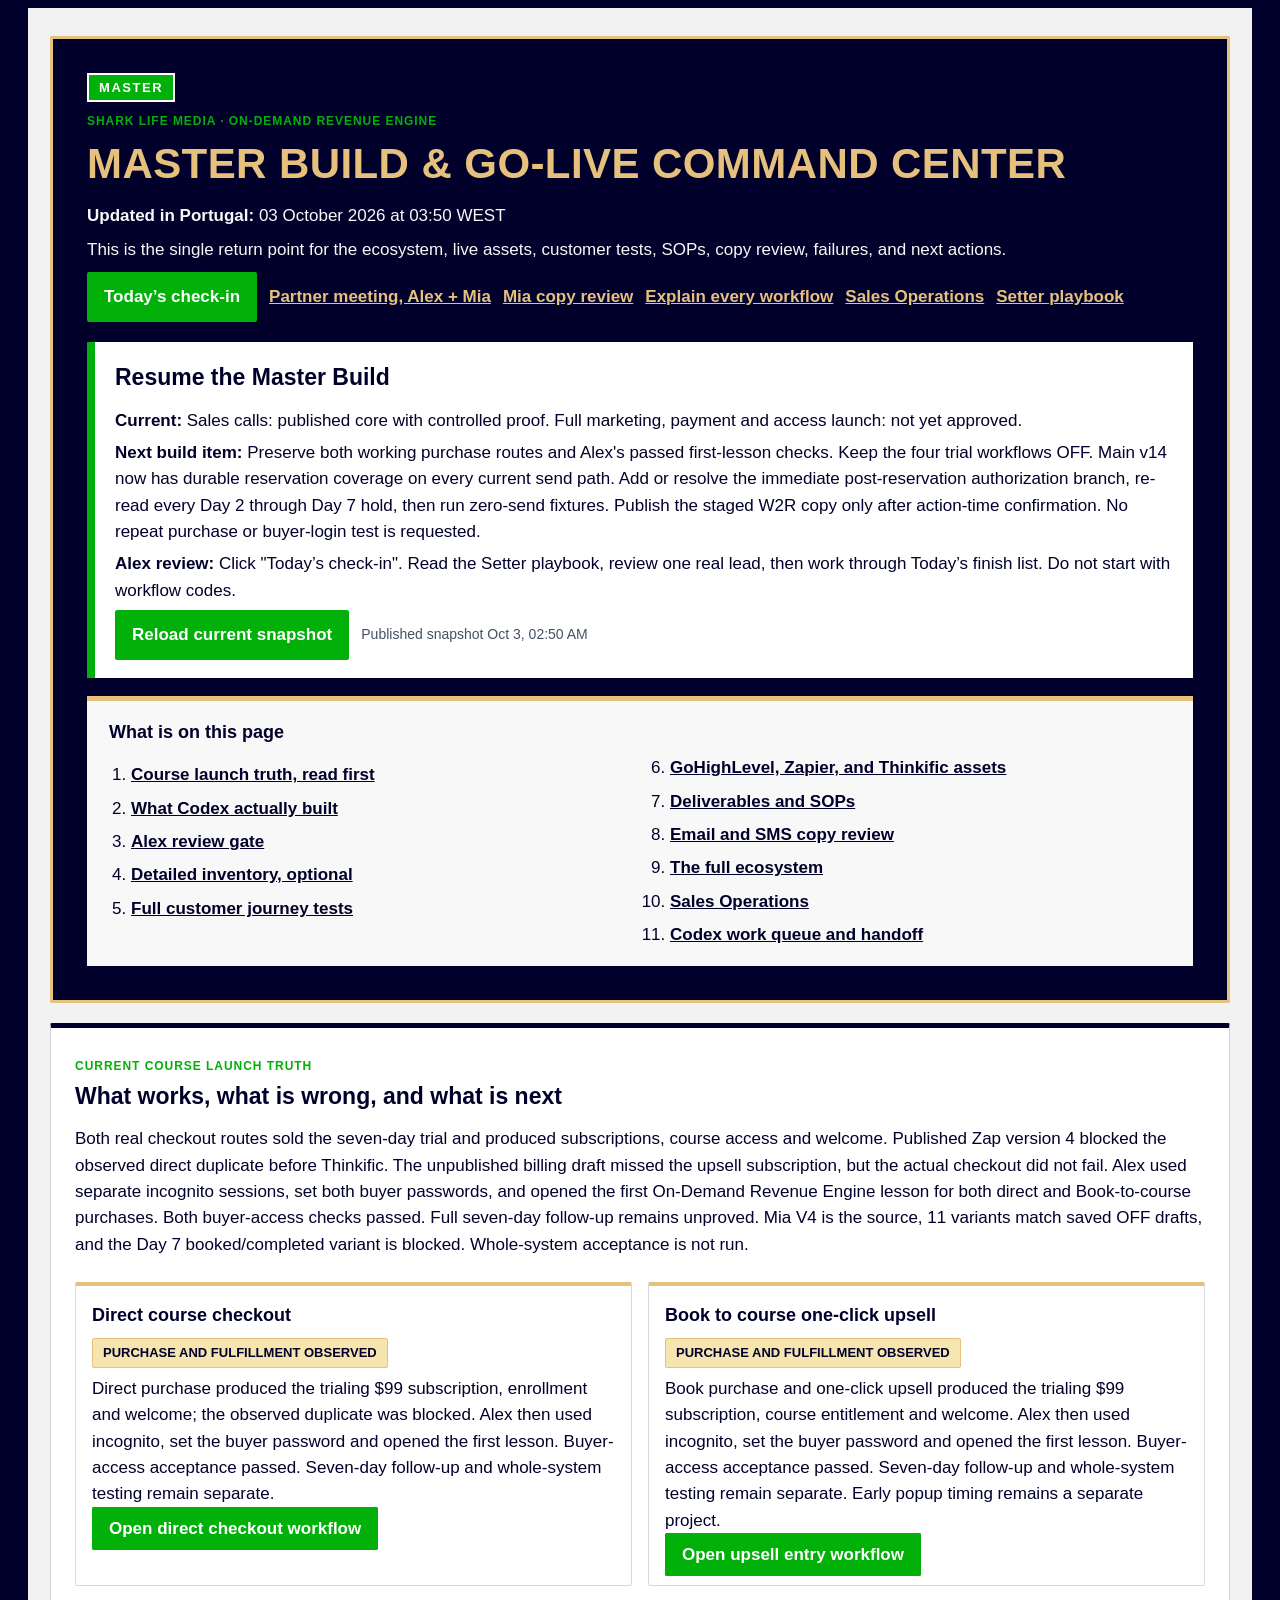
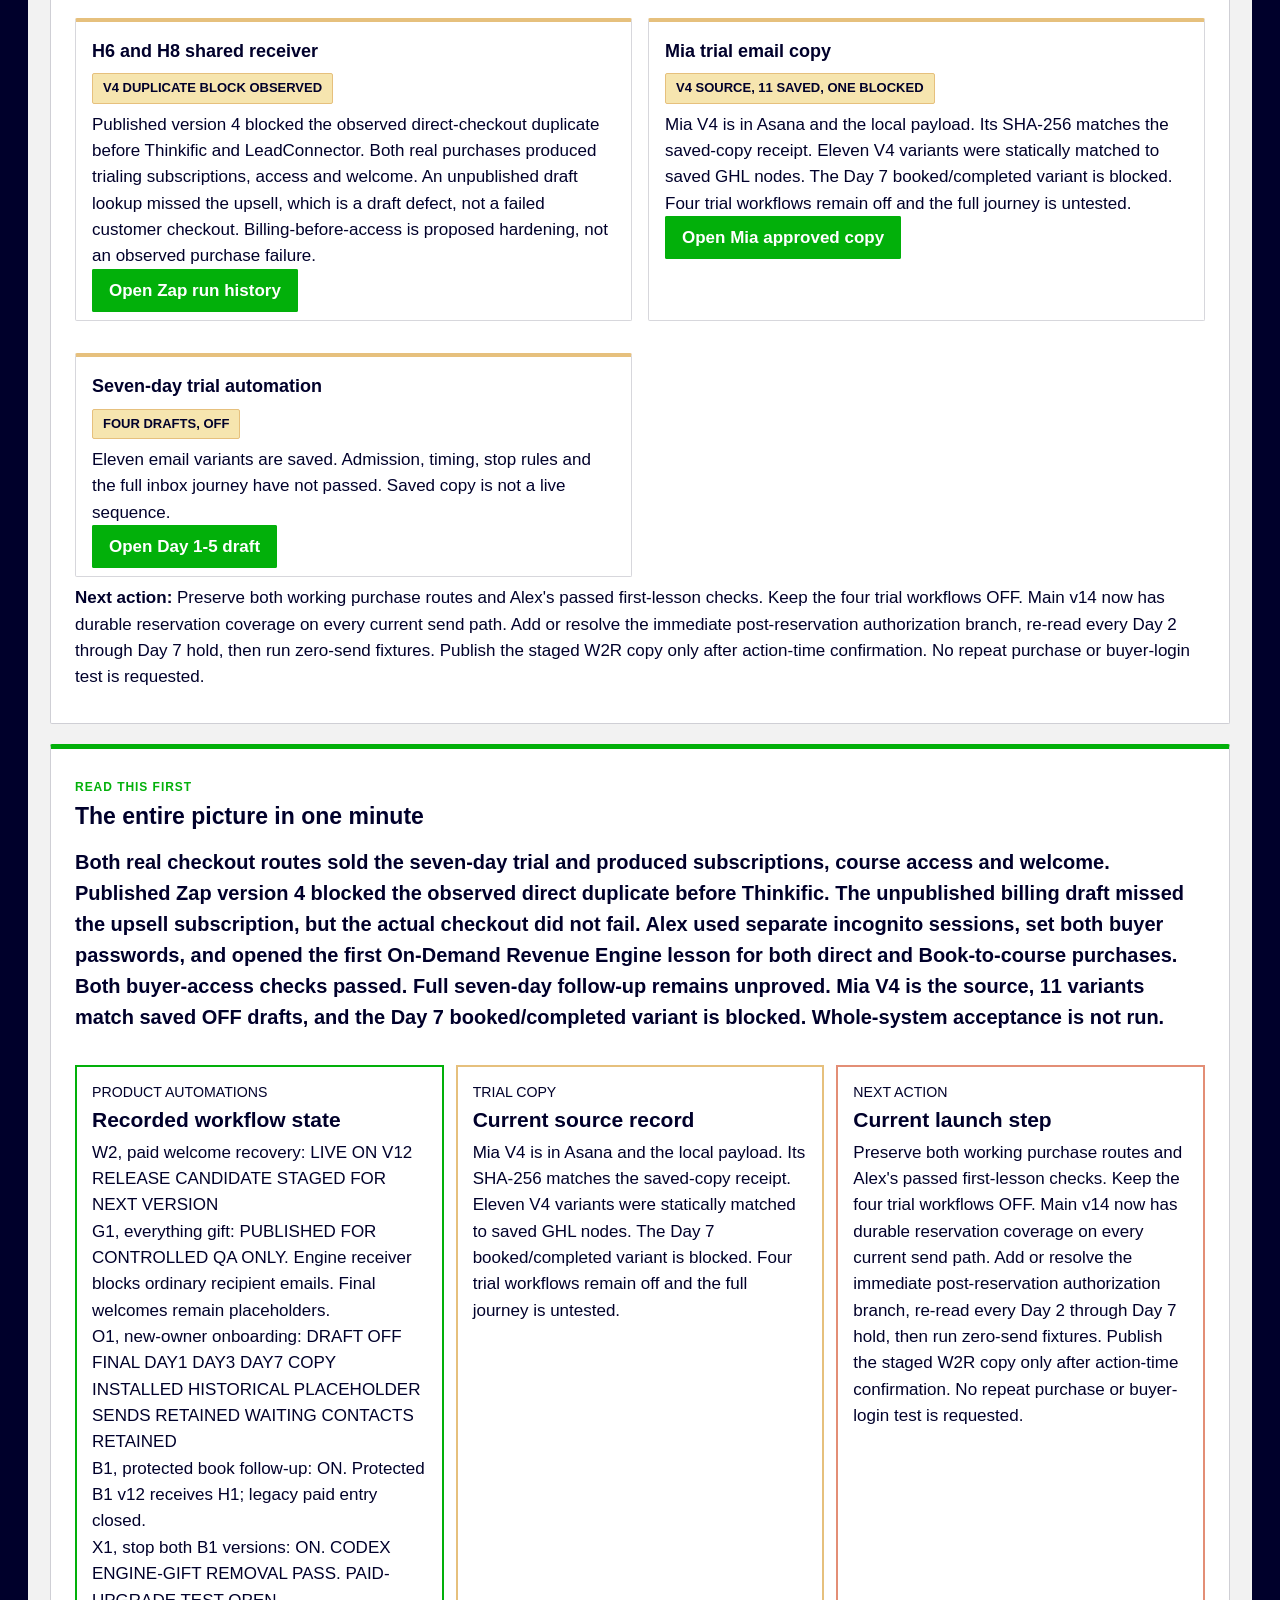
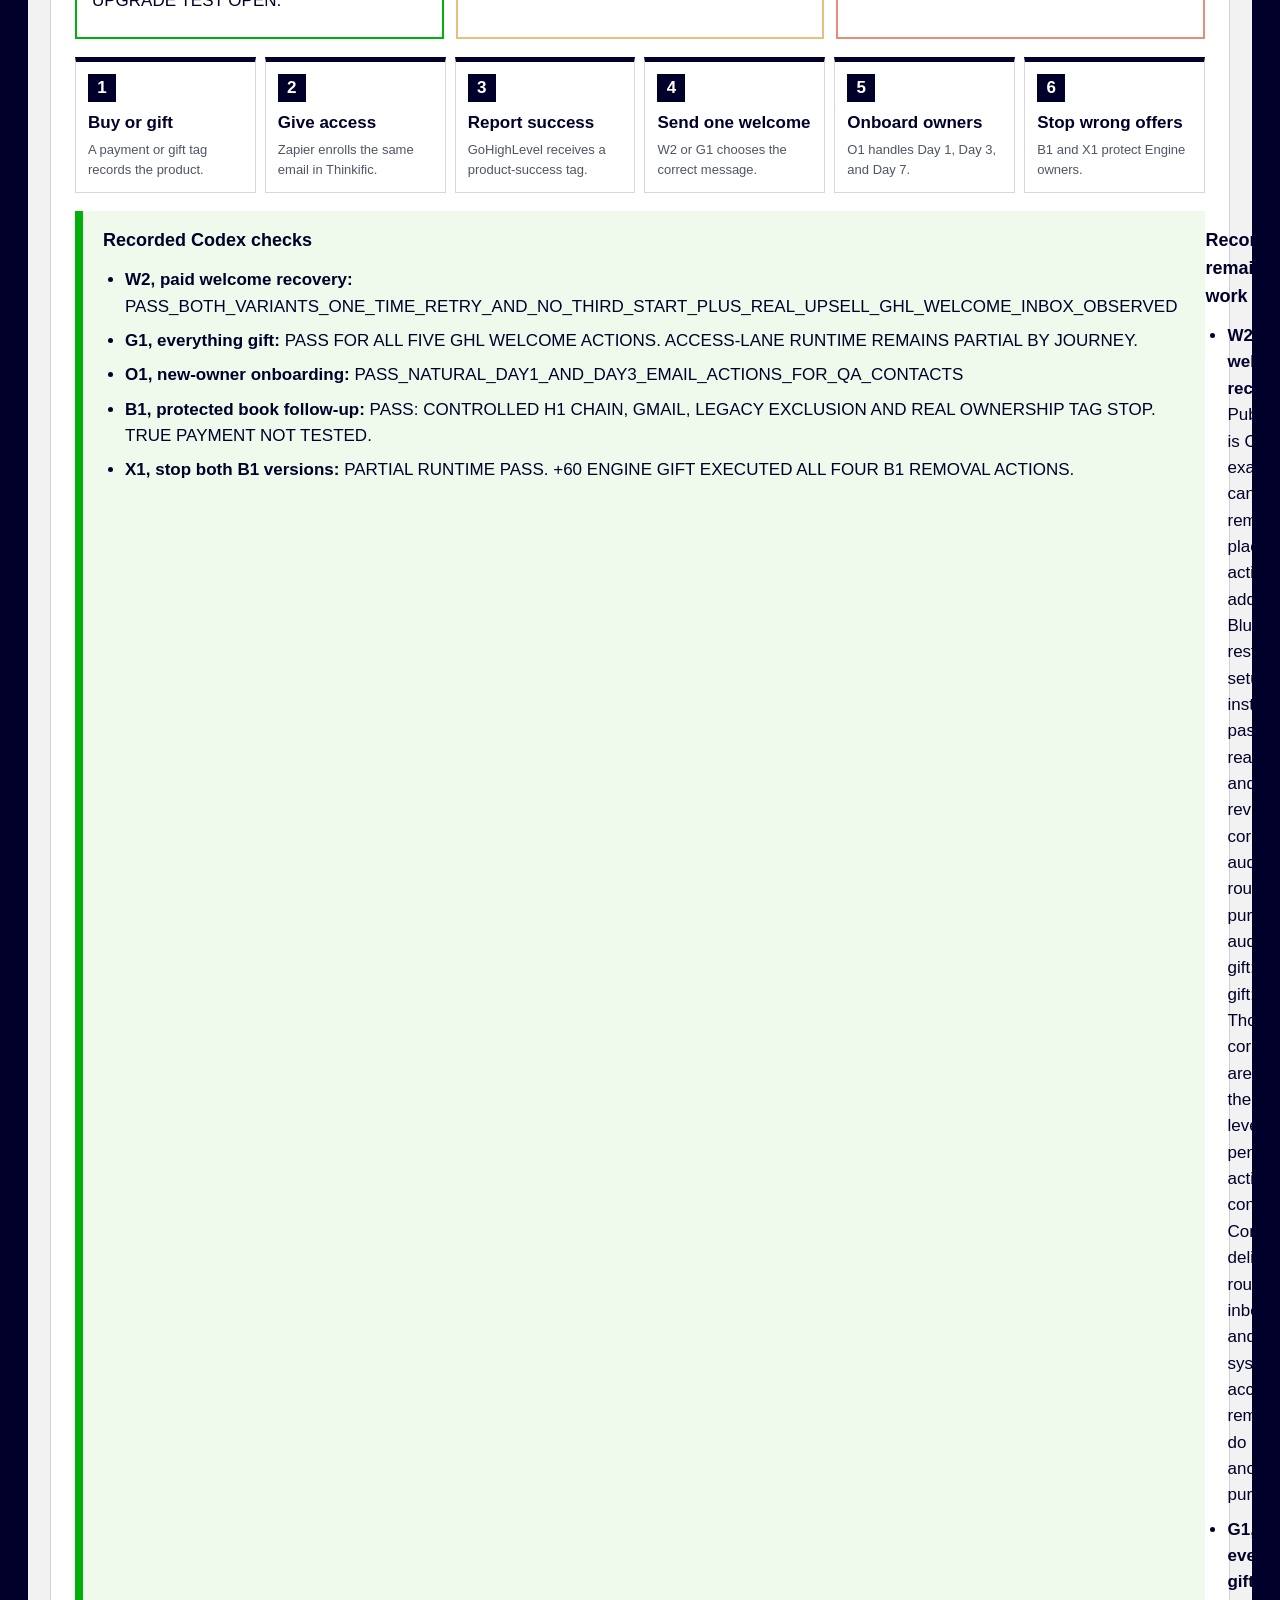
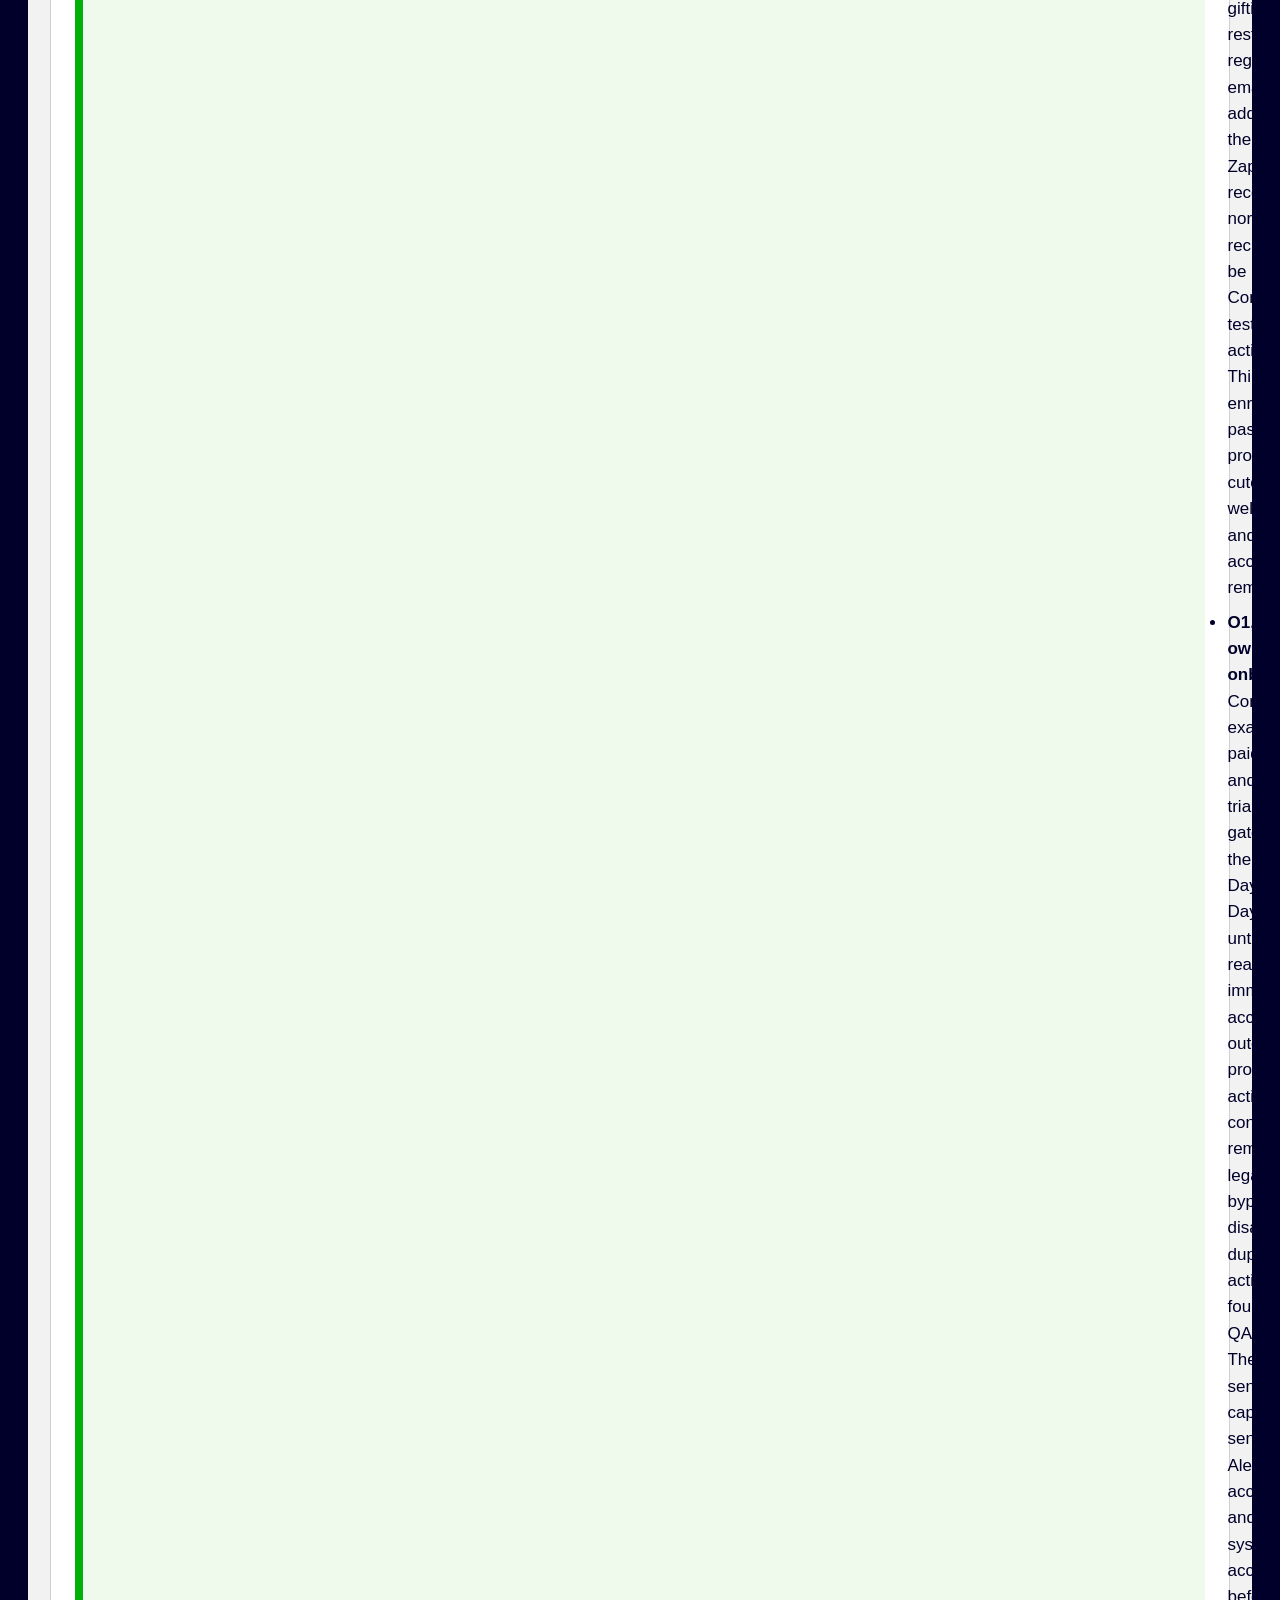
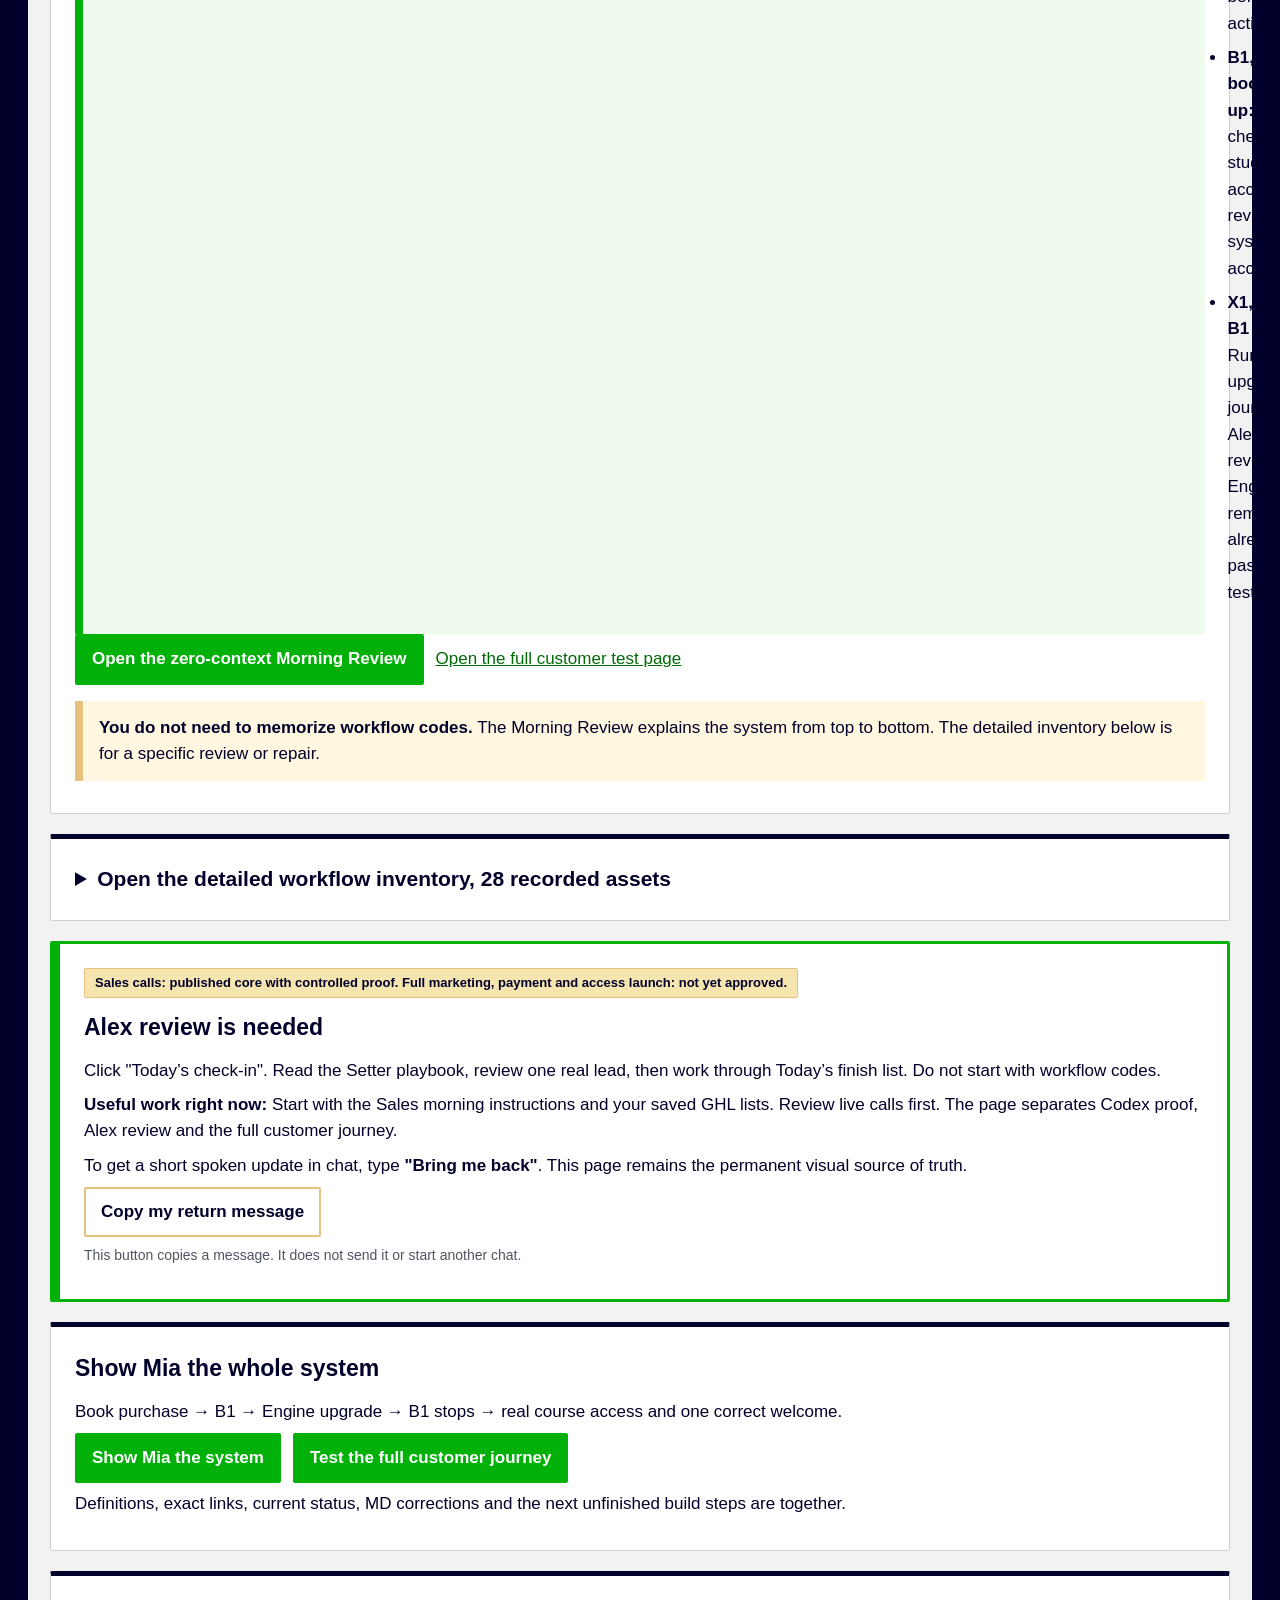
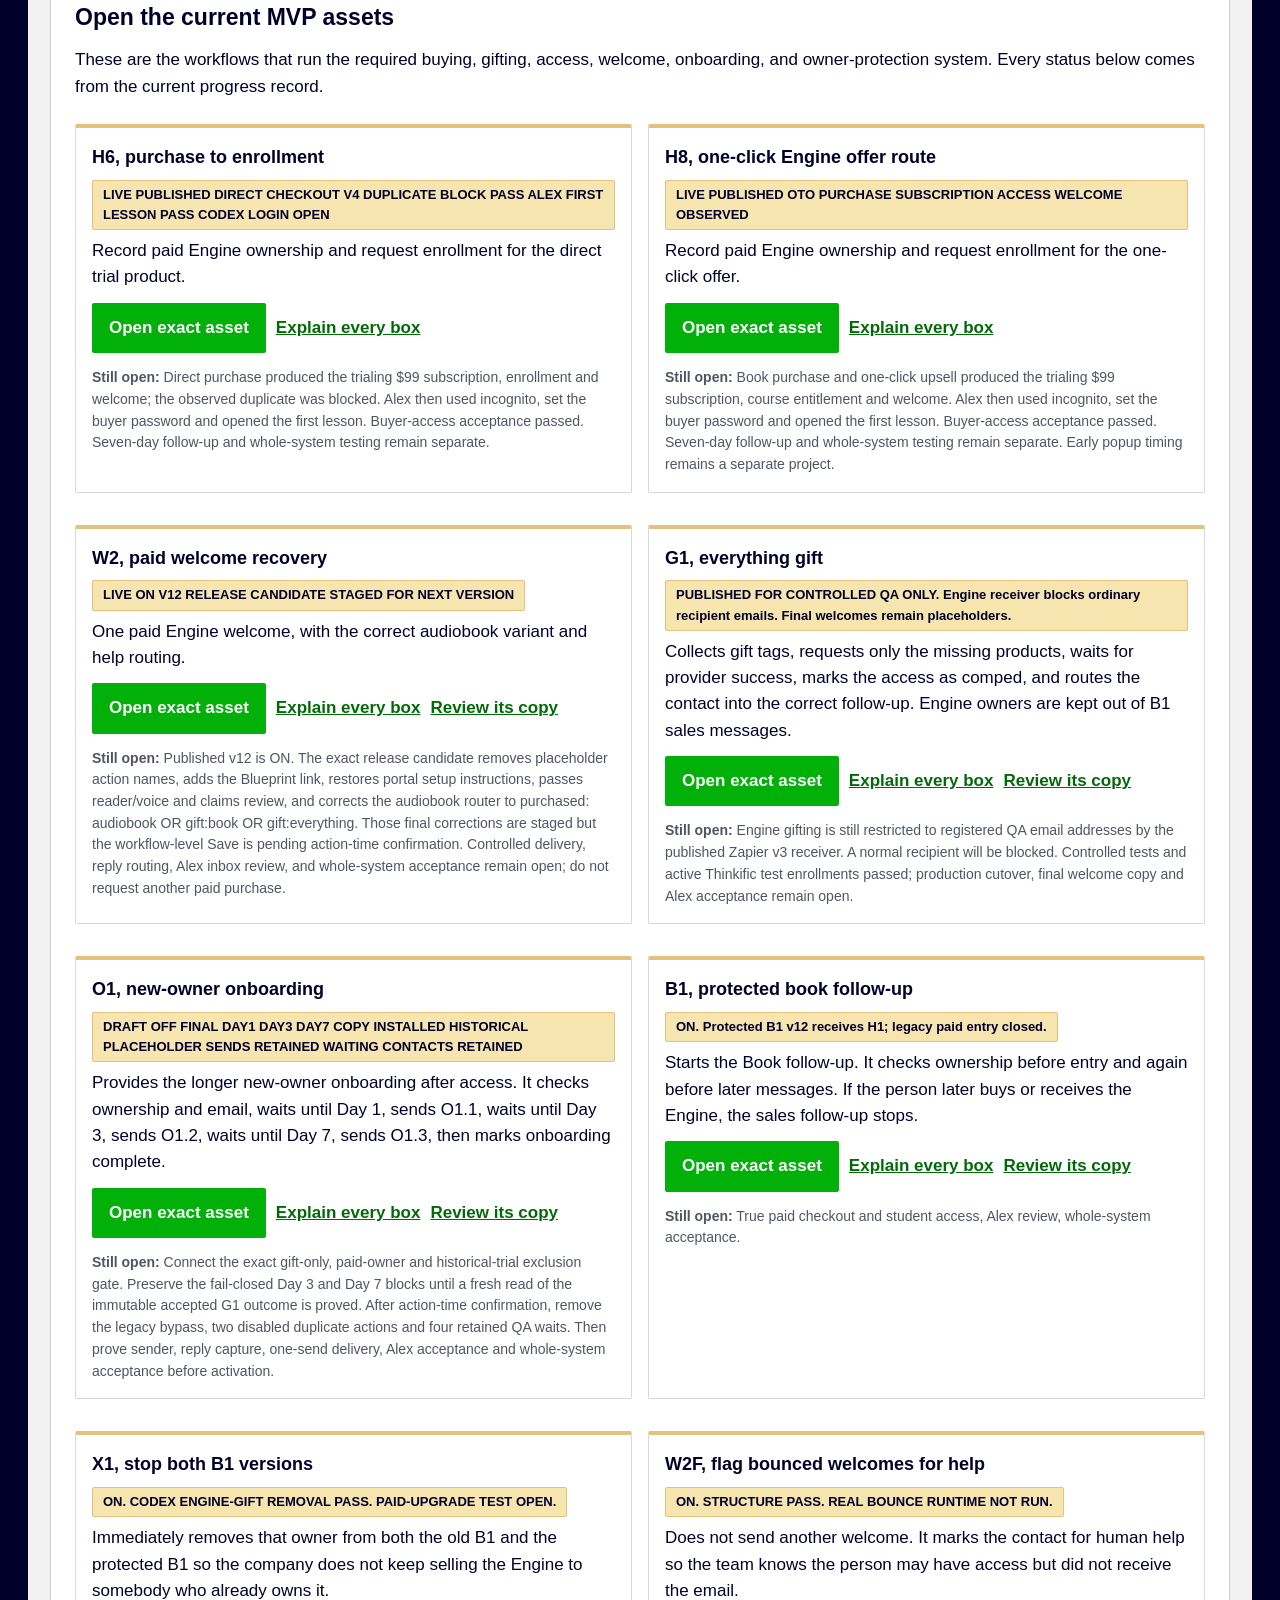
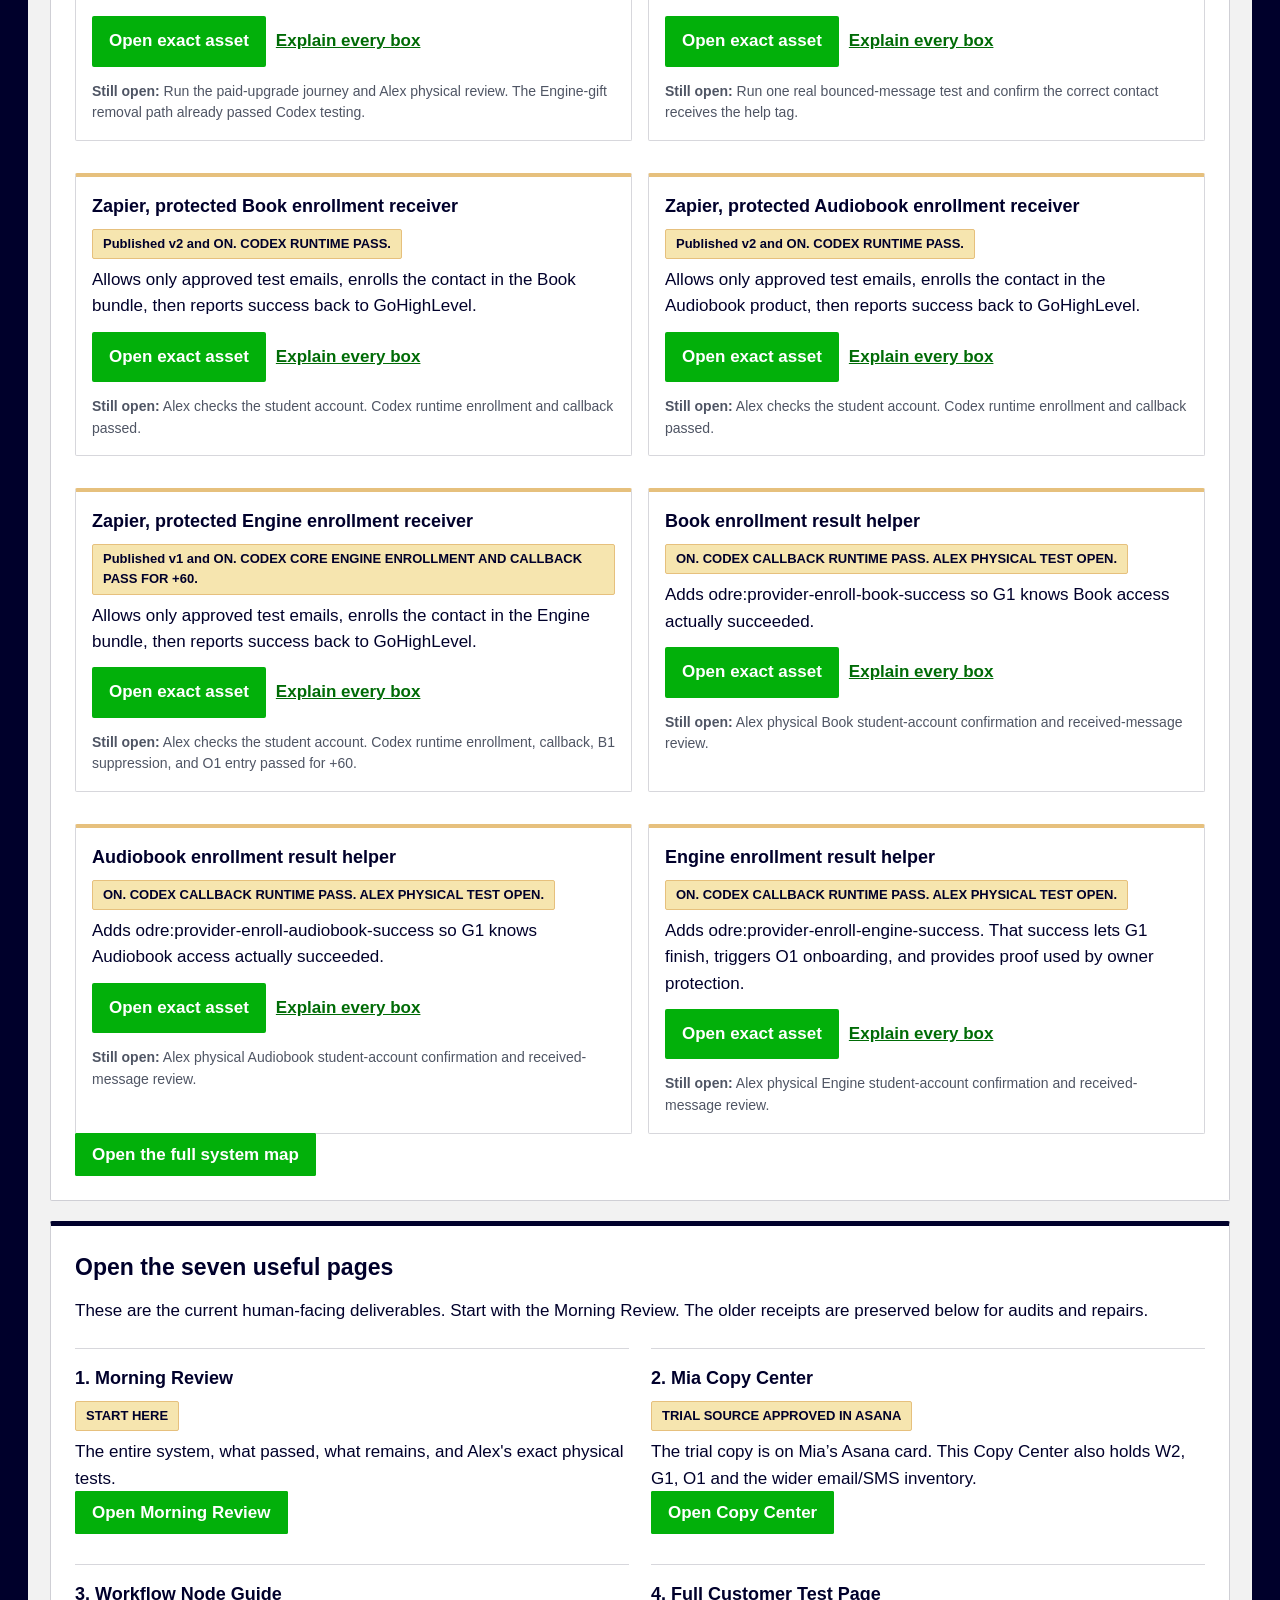
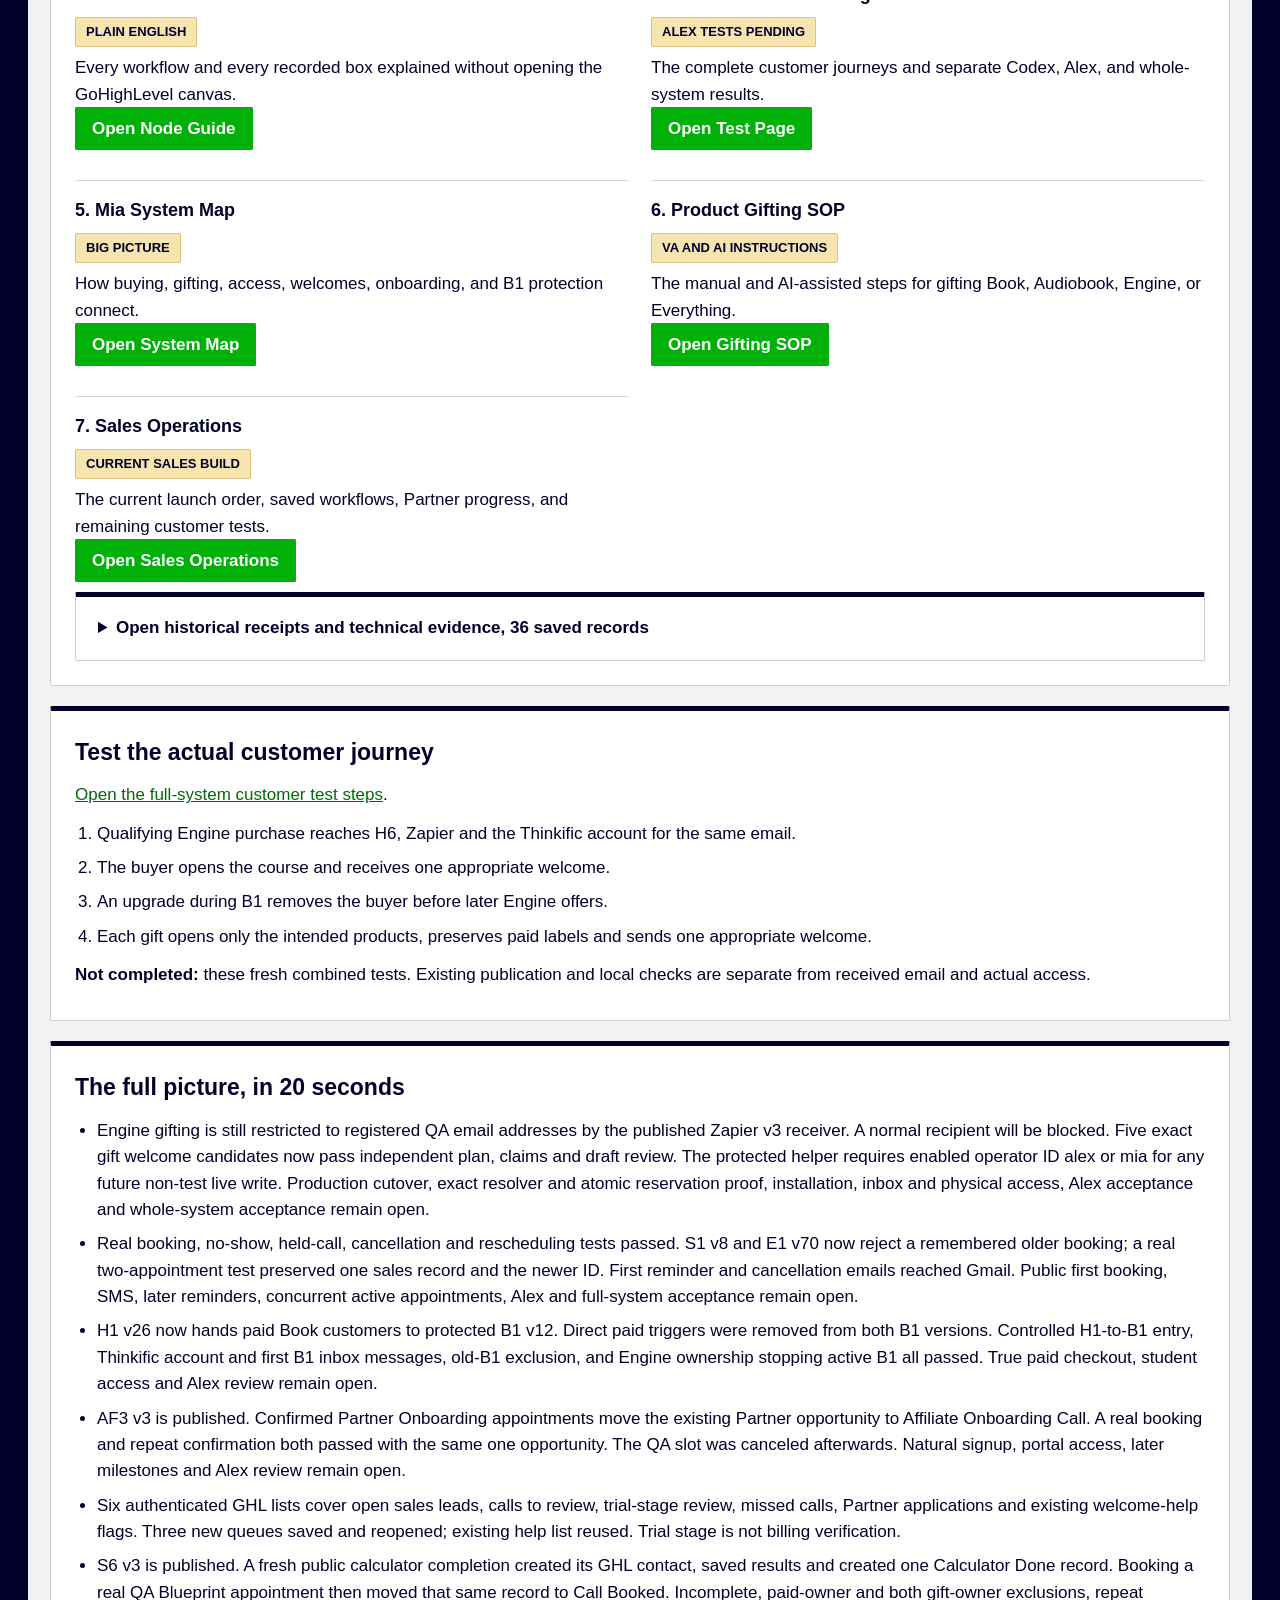
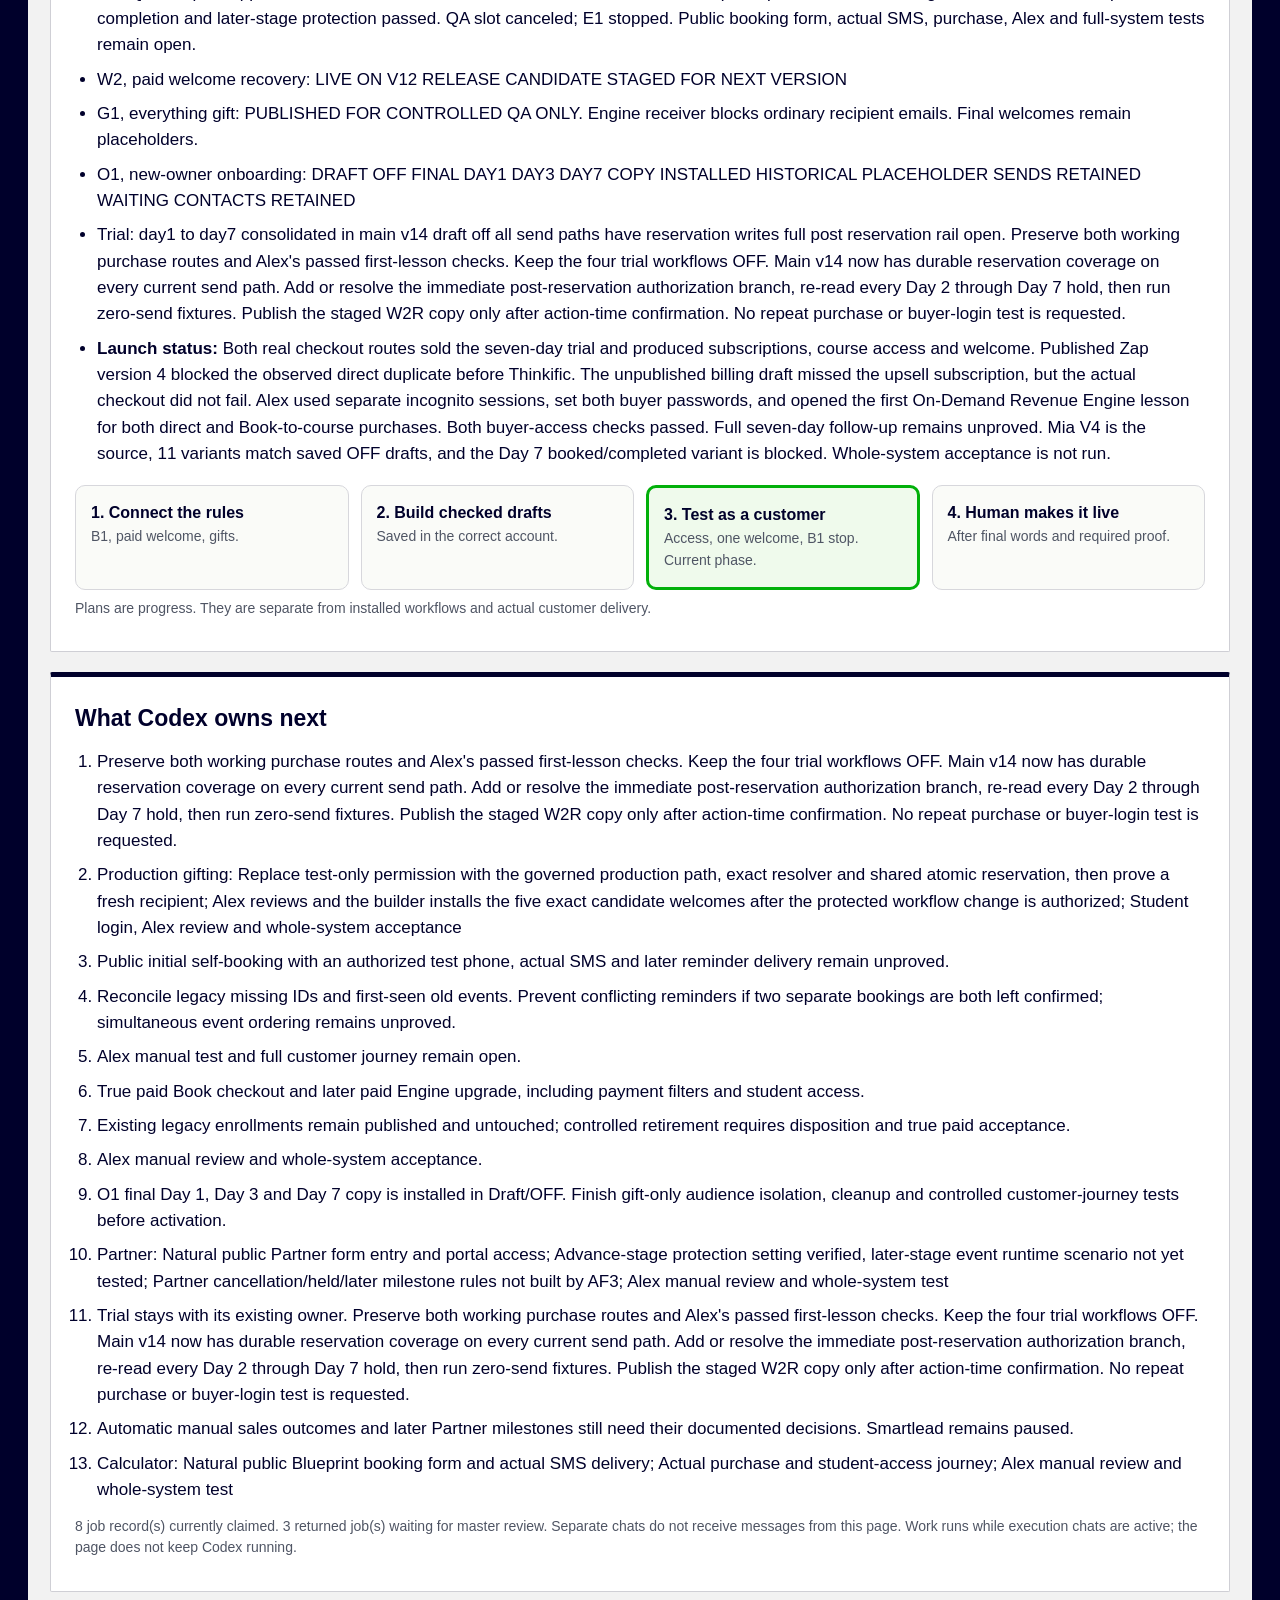
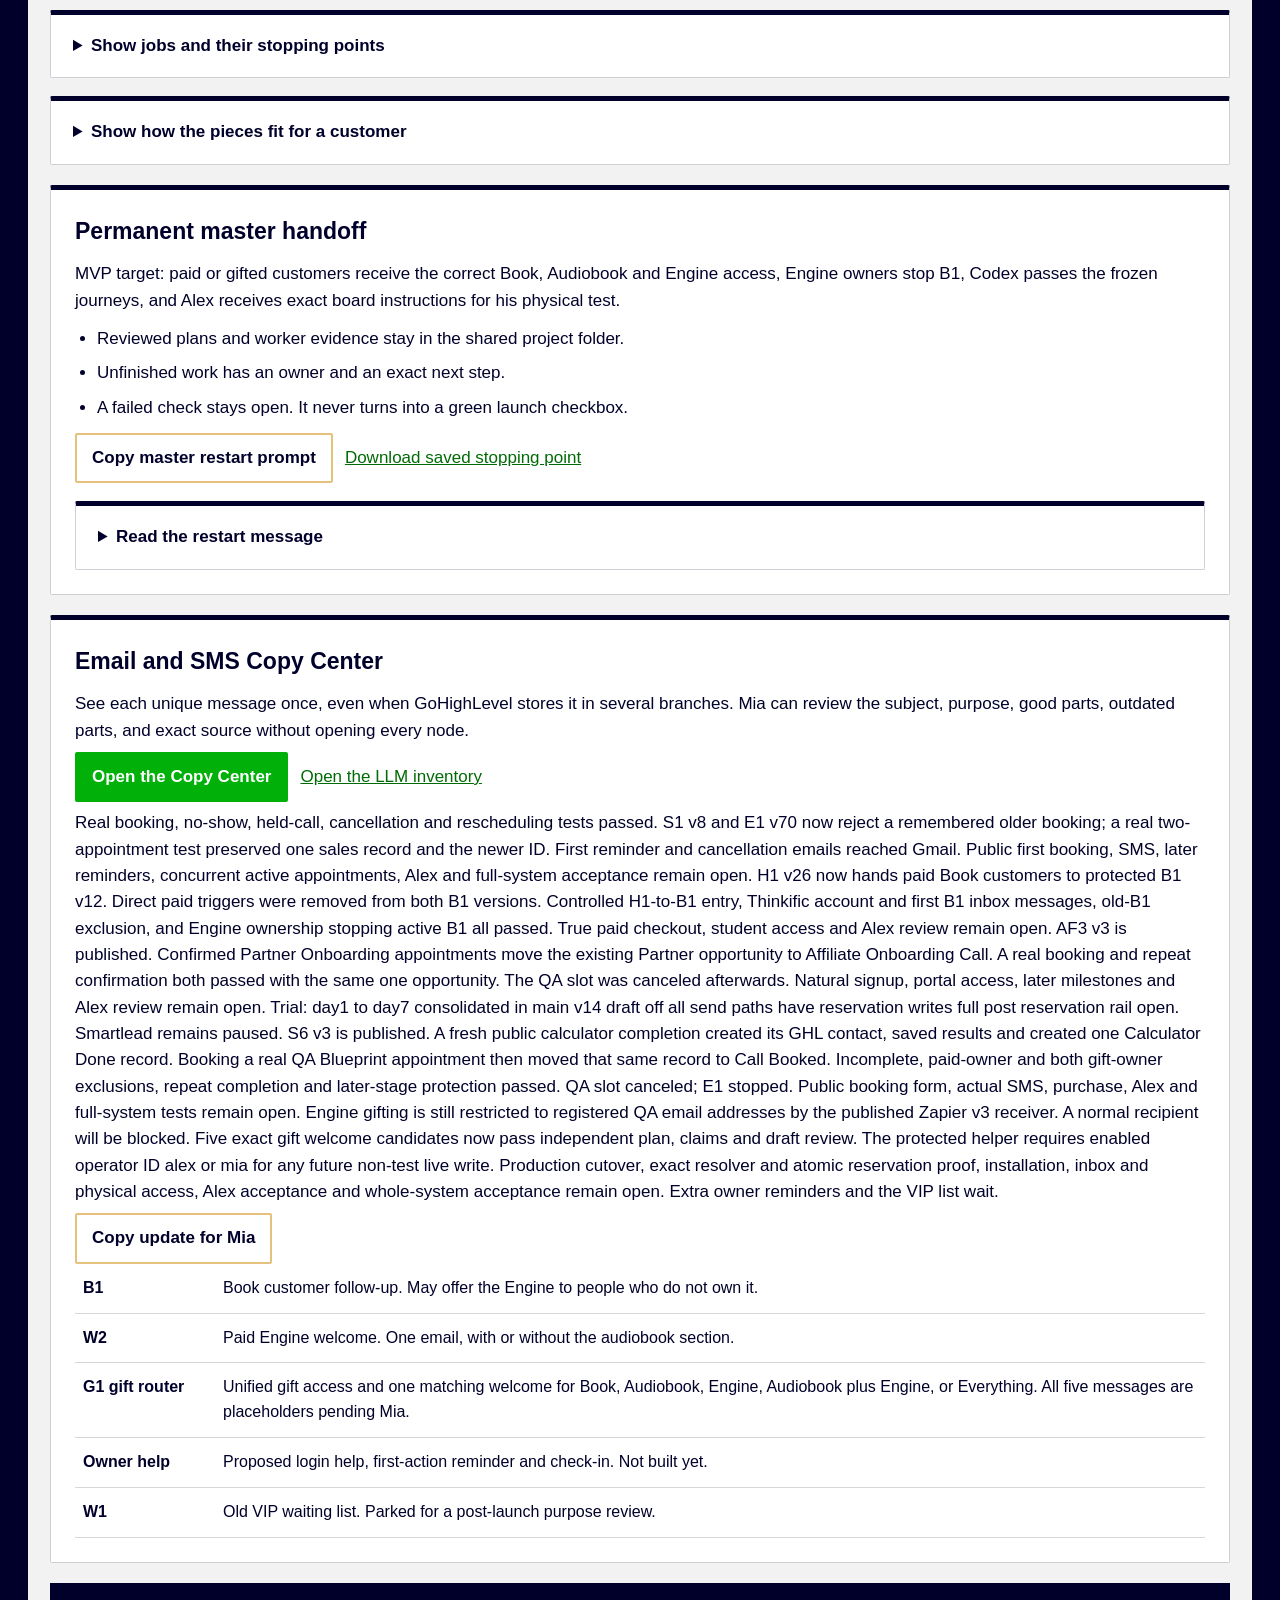
==== commit 053b99e8: "Publish corrected gift and O1 safety status" ====
--- a/index.html
+++ b/index.html
@@ -1 +1 @@
-<!doctype html><html lang="en"><head><meta charset="utf-8"><meta name="viewport" content="width=device-width,initial-scale=1"><title>SLM MASTER | On-Demand Revenue Engine Command Center</title><link rel="stylesheet" href="focus.css"></head><body><div id="engine-home"></div><script id="focus-progress" type="application/json">{"updated_at": "2026-10-03T03:31:32+01:00", "founder_status": "Sales calls: published core with controlled proof. Full marketing, payment and access launch: not yet approved.", "summary": "Real booking, no-show, held-call, cancellation and rescheduling tests passed. S1 v8 and E1 v70 now reject a remembered older booking; a real two-appointment test preserved one sales record and the newer ID. First reminder and cancellation emails reached Gmail. Public first booking, SMS, later reminders, concurrent active appointments, Alex and full-system acceptance remain open. H1 v26 now hands paid Book customers to protected B1 v12. Direct paid triggers were removed from both B1 versions. Controlled H1-to-B1 entry, Thinkific account and first B1 inbox messages, old-B1 exclusion, and Engine ownership stopping active B1 all passed. True paid checkout, student access and Alex review remain open. AF3 v3 is published. Confirmed Partner Onboarding appointments move the existing Partner opportunity to Affiliate Onboarding Call. A real booking and repeat confirmation both passed with the same one opportunity. The QA slot was canceled afterwards. Natural signup, portal access, later milestones and Alex review remain open. Trial: day1 to day7 consolidated in main v14 draft off all send paths have reservation writes full post reservation rail open. Smartlead remains paused. S6 v3 is published. A fresh public calculator completion created its GHL contact, saved results and created one Calculator Done record. Booking a real QA Blueprint appointment then moved that same record to Call Booked. Incomplete, paid-owner and both gift-owner exclusions, repeat completion and later-stage protection passed. QA slot canceled; E1 stopped. Public booking form, actual SMS, purchase, Alex and full-system tests remain open. Engine gifting is still restricted to registered QA email addresses by the published Zapier v3 receiver. A normal recipient will be blocked. Five exact gift welcome candidates now pass independent plan, claims and draft review. The protected helper requires enabled operator ID alex or mia for any future non-test live write. Production cutover, exact resolver and atomic reservation proof, installation, inbox and physical access, Alex acceptance and whole-system acceptance remain open.", "phase": "FULL_ECOSYSTEM_STAGED_RELEASE_REVENUE_LANE_FOUNDATION", "execution_state": "W2_BOTH_VARIANTS_RECOVERY_AND_G1_FIVE_WELCOMES_CODEX_PASS_FINAL_COPY_AND_ALEX_TESTS_PENDING", "launch_ready": false, "human_actions": [{"id": "ALEX_REACTIVATE_GHL", "text": "No action required. GoHighLevel access was restored on September 23, 2026.", "status": "RESOLVED_2026-09-23", "review": "https://app.gohighlevel.com/"}, {"id": "ALEX_MORNING_REVIEW", "text": "Click \"Today’s check-in\". Read the Setter playbook, review one real lead, then work through Today’s finish list. Do not start with workflow codes.", "status": "AWAITING_ALEX_PHYSICAL_REVIEW", "review": "https://alexwerninck.github.io/slm-odre-command-center/sales-operations-mvp.html#launch-24h"}], "next_work": ["Preserve both working purchase routes and Alex's passed first-lesson checks. Keep the four trial workflows OFF. Main v14 now has durable reservation coverage on every current send path. Add or resolve the immediate post-reservation authorization branch, re-read every Day 2 through Day 7 hold, then run zero-send fixtures. Publish the staged W2R copy only after action-time confirmation. No repeat purchase or buyer-login test is requested.", "Production gifting: Replace test-only permission with the governed production path, exact resolver and shared atomic reservation, then prove a fresh recipient; Alex reviews and the builder installs the five exact candidate welcomes after the protected workflow change is authorized; Student login, Alex review and whole-system acceptance", "Public initial self-booking with an authorized test phone, actual SMS and later reminder delivery remain unproved.", "Reconcile legacy missing IDs and first-seen old events. Prevent conflicting reminders if two separate bookings are both left confirmed; simultaneous event ordering remains unproved.", "Alex manual test and full customer journey remain open.", "True paid Book checkout and later paid Engine upgrade, including payment filters and student access.", "Existing legacy enrollments remain published and untouched; controlled retirement requires disposition and true paid acceptance.", "Alex manual review and whole-system acceptance.", "O1 final Day 1, Day 3 and Day 7 copy is installed in Draft/OFF. Finish gift-only audience isolation, cleanup and controlled customer-journey tests before activation.", "Partner: Natural public Partner form entry and portal access; Advance-stage protection setting verified, later-stage event runtime scenario not yet tested; Partner cancellation/held/later milestone rules not built by AF3; Alex manual review and whole-system test", "Trial stays with its existing owner. Preserve both working purchase routes and Alex's passed first-lesson checks. Keep the four trial workflows OFF. Main v14 now has durable reservation coverage on every current send path. Add or resolve the immediate post-reservation authorization branch, re-read every Day 2 through Day 7 hold, then run zero-send fixtures. Publish the staged W2R copy only after action-time confirmation. No repeat purchase or buyer-login test is requested.", "Automatic manual sales outcomes and later Partner milestones still need their documented decisions. Smartlead remains paused.", "Calculator: Natural public Blueprint booking form and actual SMS delivery; Actual purchase and student-access journey; Alex manual review and whole-system test"], "founder_now": "Start with the Sales morning instructions and your saved GHL lists. Review live calls first. The page separates Codex proof, Alex review and the full customer journey.", "progress_components": [{"id": "B1", "name": "B1, protected book follow-up", "asset_url": "https://app.gohighlevel.com/v2/location/PD3fQBJGWmfpGiwQnwnW/automation/workflow/1f3cf55a-27dc-4ef2-822a-fdc62e90f11c", "build_percent": {"done": 50, "total": 50}, "build_basis": "All 50 active message safeguards are installed. Entry protection and portal skips were also saved and freshly verified.", "checks_done": 0, "checks_total": 1, "test_state": "Controlled H1 entry, first B1 Gmail receipt, old B1 exclusion and Engine ownership stopping active B1 passed. Actual paid checkout remains open.", "live_state": "ON. Protected B1 v12 receives H1; legacy paid entry closed.", "next_step": "Alex follows one true Book purchase through access and B1, then upgrades to the Engine and confirms B1 stops.", "build_label": "Owner checks installed", "codex_test_state": "PASS: CONTROLLED H1 CHAIN, GMAIL, LEGACY EXCLUSION AND REAL OWNERSHIP TAG STOP. TRUE PAYMENT NOT TESTED.", "alex_test_state": "NOT RUN", "system_test_state": "NOT RUN", "overall_complete": false, "codex_check_state": "Published H1 v26, protected B1 v12 and legacy B1 v36 reloaded. Paid trigger removed from both B1 copies; provider-success trigger retained.", "plain_english": {"platform": "GoHighLevel", "who": "A person who has verified Book access and does not already own the On-Demand Revenue Engine.", "what": "Starts the Book follow-up. It checks ownership before entry and again before later messages. If the person later buys or receives the Engine, the sales follow-up stops.", "see": "Paid orders reach H1, then protected B1. Its remaining native trigger is provider Book success. The owner admission check, five-minute wait and per-message guards follow.", "missing": "True paid checkout and student access, Alex review, whole-system acceptance.", "built": "H1 v26 now hands paid Book customers to protected B1 v12. Direct paid triggers were removed from both B1 versions. Controlled H1-to-B1 entry, Thinkific account and first B1 inbox messages and B1 inbox messages, old-B1 exclusion, and Engine ownership stopping active B1 all passed. True paid checkout, student access and Alex review remain open."}}, {"id": "W2", "name": "W2, paid welcome recovery", "asset_url": "https://app.gohighlevel.com/v2/location/PD3fQBJGWmfpGiwQnwnW/automation/workflow/c55cd1d8-0026-4bdc-978e-f8a59bf90649", "build_percent": {"done": 12, "total": 12}, "build_basis": "W2R v12 is Published/ON. Exact reviewed copy is staged with named actions, portal setup help, the Blueprint link, and the corrected purchased: audiobook OR gift:book OR gift:everything router. Workflow-level Save is pending action-time confirmation.", "checks_done": null, "checks_total": null, "test_state": "PASS_BOTH_VARIANTS_ONE_TIME_RETRY_AND_NO_THIRD_START_PLUS_REAL_UPSELL_GHL_WELCOME_INBOX_OBSERVED", "live_state": "LIVE ON V12 RELEASE CANDIDATE STAGED FOR NEXT VERSION", "next_step": "After action-time confirmation, click Save, verify the new published version and exact actions, then run controlled no-purchase delivery and Alex acceptance.", "build_label": "Draft assembly", "codex_test_state": "PASS_BOTH_VARIANTS_ONE_TIME_RETRY_AND_NO_THIRD_START_PLUS_REAL_UPSELL_GHL_WELCOME_INBOX_OBSERVED", "alex_test_state": "NOT_RUN", "system_test_state": "PARTIAL_W2_GHL_ACTION_PASS", "overall_complete": false, "codex_check_state": "PASS_BOTH_VARIANTS_ONE_TIME_RETRY_AND_NO_THIRD_START_PLUS_REAL_UPSELL_GHL_WELCOME_INBOX_OBSERVED", "plain_english": {"platform": "GoHighLevel", "who": "A paid On-Demand Revenue Engine owner. They enter from a successful funnel payment or when the purchased:odre tag is first added.", "what": "One paid Engine welcome, with the correct audiobook variant and help routing.", "see": "Two triggers at the top. Then Prior paid welcome attempt recorded?, a five-minute wait, email permission paths, an audiobook choice, two alternative welcome emails, help paths, and odre:welcome-attempted markers.", "missing": "Published v12 is ON. The exact release candidate removes placeholder action names, adds the Blueprint link, restores portal setup instructions, passes reader/voice and claims review, and corrects the audiobook router to purchased: audiobook OR gift:book OR gift:everything. Those final corrections are staged but the workflow-level Save is pending action-time confirmation. Controlled delivery, reply routing, Alex inbox review, and whole-system acceptance remain open; do not request another paid purchase.", "built": "One paid Engine welcome, with the correct audiobook variant and help routing."}, "latest_receipt": "ODRE4_TRIAL_2026-09-23/H6_H8_REPEAT_SAFETY_RECEIPT_2026-09-24.json"}, {"id": "O1", "name": "O1, new-owner onboarding", "asset_url": "https://app.gohighlevel.com/v2/location/PD3fQBJGWmfpGiwQnwnW/automation/workflow/b4caee4a-b42f-492e-918a-192f026ebeb4", "build_percent": {"done": 10, "total": 10}, "build_basis": "Trigger, owner gate, email gate, exact reviewed Day 1, Day 3 and Day 7 copy, completion marker, and Settings are saved and passed reload readback. Audience isolation, cleanup and runtime tests remain.", "checks_done": 1, "checks_total": 3, "test_state": "PASS_NATURAL_DAY1_AND_DAY3_EMAIL_ACTIONS_FOR_QA_CONTACTS", "live_state": "DRAFT OFF FINAL DAY1 DAY3 DAY7 COPY INSTALLED HISTORICAL PLACEHOLDER SENDS RETAINED WAITING CONTACTS RETAINED", "next_step": "Install the exact gift-only and historical-trial exclusion gate. After action-time confirmation, remove the legacy bypass, two disabled duplicate actions and four retained QA waits. Then prove sender, reply capture, one-send delivery, Alex acceptance and whole-system acceptance before activation.", "build_label": "Final copy installed in Draft/OFF", "codex_test_state": "PASS_NATURAL_DAY1_AND_DAY3_EMAIL_ACTIONS_FOR_QA_CONTACTS", "alex_test_state": "DAY3_PLACEHOLDER_INBOX_SCREENSHOT_CONFIRMED_ONLY", "system_test_state": "NOT_RUN", "overall_complete": false, "codex_check_state": "Exact workflow reloaded after save. Fit to Screen showed the owner gate, email gate, full active Day 1, Day 3, Day 7 path, completion marker, and two disabled obsolete email actions.", "plain_english": {"platform": "GoHighLevel", "who": "A verified Engine gift owner after Thinkific enrollment succeeds and G1 welcome completes. Paid and historical trial owners must be excluded before activation.", "what": "Provides the longer new-owner onboarding after access. It checks ownership and email, waits until Day 1, sends O1.1, waits until Day 3, sends O1.2, waits until Day 7, sends O1.3, then marks onboarding complete.", "see": "The Engine success trigger, verified owner gate, valid-email gate, Day 1 email, two-day wait, Day 3 email, four-day wait, Day 7 email, and the completion tag.", "missing": "Install the exact gift-only and historical-trial exclusion gate. After action-time confirmation, remove the legacy bypass, two disabled duplicate actions and four retained QA waits. Then prove sender, reply capture, one-send delivery, Alex acceptance and whole-system acceptance before activation.", "built": "Built the three-email Engine gift-owner onboarding path for Day 1, Day 3, and Day 7. The exact reviewed copy and Day 3 member-portal link are installed and read back after reload in Draft/OFF."}, "latest_receipt": "O1_COPY_INSTALLATION_DRAFT_RECEIPT_2026-10-03.json"}, {"id": "W2F", "name": "W2F, flag bounced welcomes for help", "asset_url": "https://app.gohighlevel.com/v2/location/PD3fQBJGWmfpGiwQnwnW/automation/workflow/d1e26e82-aa9a-4028-ac7a-90ffd7fd3ef4", "build_percent": {"done": 10, "total": 10}, "build_label": "Draft assembly", "build_basis": "Ten scoped draft assembly milestones: five exact product Bounced scopes, help writer, END, and three settings. Fresh root reopening and independent native names/configuration checked. Exact selected UUIDs not exposed in latest independent canvas, actual tests remain open.", "checks_done": 0, "checks_total": 1, "test_state": "Whole welcome-bounce journey NOT RUN", "live_state": "ON. STRUCTURE PASS. REAL BOUNCE RUNTIME NOT RUN.", "next_step": "Run one real bounced welcome and confirm the same contact receives odre:welcome-needs-help.", "codex_test_state": "NOT RUN", "alex_test_state": "NOT RUN", "system_test_state": "NOT RUN", "overall_complete": false, "codex_check_state": "Five scoped Bounced events and actual selected workflow names, help tag, END and settings independently configuration-checked. Latest native selected UUIDs UNKNOWN. Actual tests NOT RUN.", "plain_english": {"platform": "GoHighLevel", "who": "A paid or gifted owner whose welcome email is reported as bounced.", "what": "Does not send another welcome. It marks the contact for human help so the team knows the person may have access but did not receive the email.", "see": "Five bounced-email entry scopes, one help-tag action, and an end step.", "missing": "Run one real bounced-message test and confirm the correct contact receives the help tag.", "built": "Built the bounced-welcome safety workflow so five kinds of failed welcome emails can be marked for human help."}}, {"id": "X1", "name": "X1, stop both B1 versions", "asset_url": "https://app.gohighlevel.com/v2/location/PD3fQBJGWmfpGiwQnwnW/automation/workflow/9f410adb-299e-4ba2-882c-ebcfe7b6973a", "build_percent": {"done": 8, "total": 8}, "build_basis": "Draft assembly: three ownership triggers, two specific B1 targets and three saved settings. Two duplicate actions disabled.", "checks_done": 1, "checks_total": 3, "test_state": "Engine-gift removal passed. Paid and Everything-owner upgrade journeys remain open.", "live_state": "ON. CODEX ENGINE-GIFT REMOVAL PASS. PAID-UPGRADE TEST OPEN.", "next_step": "Run the true paid-upgrade journey, then Alex physically checks that later B1 Engine offers stop.", "build_label": "Draft assembly", "codex_test_state": "PARTIAL RUNTIME PASS. +60 ENGINE GIFT EXECUTED ALL FOUR B1 REMOVAL ACTIONS.", "alex_test_state": "NOT RUN", "system_test_state": "NOT RUN", "overall_complete": false, "codex_check_state": "Current v3 verified in GoHighLevel version history: purchased:odre, gift:odre and gift:everything triggers; active old/new B1 removals; two disabled duplicate actions.", "plain_english": {"platform": "GoHighLevel", "who": "Anyone who becomes an Engine owner through purchase, Engine gift, or Everything gift.", "what": "Immediately removes that owner from both the old B1 and the protected B1 so the company does not keep selling the Engine to somebody who already owns it.", "see": "Three ownership triggers and four remove-from-workflow actions covering the old and replacement B1 workflows.", "missing": "Run the paid-upgrade journey and Alex physical review. The Engine-gift removal path already passed Codex testing.", "built": "Built the stop switch that removes a new Engine owner from both the old B1 and the protected B1. Purchase, Engine gift, and Everything gift can trigger it."}}, {"id": "FULL_SYSTEM", "name": "Entire customer journey", "asset_url": "https://alexwerninck.github.io/slm-odre-command-center/test-real.html", "build_percent": {"done": 6, "total": 6}, "build_basis": "Core MVP draft groups and the fail-closed SOP package are assembled and static verified. Runtime proof remains separate.", "checks_done": 0, "checks_total": 6, "test_state": "Four product lanes have partial or complete Codex evidence. Paid upgrade, duplicate, inbox, and Alex checks remain open.", "live_state": "PARTIAL CODEX RUNTIME PASS. ENGINE, BOOK, AUDIOBOOK, AND EVERYTHING ACCESS LANES HAVE LIVE EVIDENCE.", "next_step": "Run paid Book-to-Engine upgrade and duplicate protection, then Alex completes the physical inbox and student-account review.", "build_label": "Build", "codex_test_state": "PARTIAL PASS. ALEX AND FINAL WHOLE-SYSTEM REVIEW REMAIN OPEN.", "alex_test_state": "NOT RUN", "system_test_state": "NOT RUN", "overall_complete": false, "codex_check_state": "All three receivers have six steps and reject unauthorized stored samples. All three helpers were re-opened with the matching 22-address cohort, permit, and product success tag. External runtime NOT RUN.", "plain_english": {"platform": "this Command Center", "who": "Every paid or gifted test customer used to prove the ecosystem.", "what": "Checks the complete journey across GoHighLevel, Zapier, Thinkific, emails, ownership tags, and B1 suppression.", "see": "Six customer cards covering Book, Audiobook, Engine, Everything, paid upgrade, and duplicate or wrong-product protection.", "missing": "Paid upgrade, duplicate protection, received-message checks, and Alex physical testing.", "built": "Connected the MVP products, access routes, welcome routes, B1 protection, test contacts, evidence log, and operator instructions into one tracked system."}}, {"id": "H6", "name": "H6, purchase to enrollment", "asset_url": "https://app.gohighlevel.com/v2/location/PD3fQBJGWmfpGiwQnwnW/automation/workflow/f073cea3-2a88-4826-b271-5c524cb39f25", "build_percent": null, "build_basis": "Existing published connection. Qualifying filters and ownership writer observed; no replacement build counted.", "checks_done": null, "checks_total": null, "test_state": "PASS_THROUGH_THANK_YOU_ENROLLMENT_WELCOME_AND_DUPLICATE_BLOCK_STUDENT_LOGIN_NOT_PROVED", "live_state": "LIVE PUBLISHED DIRECT CHECKOUT V4 DUPLICATE BLOCK PASS ALEX FIRST LESSON PASS CODEX LOGIN OPEN", "next_step": "Preserve the working direct checkout and Alex's passed buyer-access test. Finish the separate seven-day follow-up controls without requesting another purchase or lesson-access test.", "build_label": "Build", "codex_test_state": "PASS_THROUGH_THANK_YOU_ENROLLMENT_WELCOME_AND_DUPLICATE_BLOCK_STUDENT_LOGIN_NOT_PROVED", "alex_test_state": "PASS_CHECKOUT_THANK_YOU_INCOGNITO_PASSWORD_SETUP_AND_FIRST_LESSON", "system_test_state": "NOT_RUN", "overall_complete": false, "codex_check_state": "PASS_THROUGH_THANK_YOU_ENROLLMENT_WELCOME_AND_DUPLICATE_BLOCK_STUDENT_LOGIN_NOT_PROVED", "plain_english": {"platform": "GoHighLevel", "who": "A qualifying On-Demand Revenue Engine buyer from the live purchase path.", "what": "Record paid Engine ownership and request enrollment for the direct trial product.", "see": "A qualifying payment trigger, ownership tag action, and webhook request to the Engine enrollment Zap.", "missing": "Direct purchase produced the trialing $99 subscription, enrollment and welcome; the observed duplicate was blocked. Alex then used incognito, set the buyer password and opened the first lesson. Buyer-access acceptance passed. Seven-day follow-up and whole-system testing remain separate.", "built": "Record paid Engine ownership and request enrollment for the direct trial product."}, "latest_receipt": "ODRE4_TRIAL_2026-09-23/H6_H8_REPEAT_SAFETY_RECEIPT_2026-09-24.json"}, {"id": "H8", "name": "H8, one-click Engine offer route", "asset_url": "https://app.gohighlevel.com/v2/location/PD3fQBJGWmfpGiwQnwnW/automation/workflow/abaefc80-1724-4a6b-80cb-cbbefe51dcd2", "build_percent": {"done": null, "total": null}, "build_label": "Existing published route", "build_basis": "Fresh read-only audit found the Order Submitted trigger, paid ownership tags, cart-abandon cleanup, enrollment webhook, and opportunity update. No replacement build counted.", "checks_done": null, "checks_total": null, "test_state": "SUBSCRIPTION_PROVED_ACCESS_WELCOME_OBSERVED_DRAFT_LOOKUP_FAILURE_NOT_CHECKOUT_FAILURE", "live_state": "LIVE PUBLISHED OTO PURCHASE SUBSCRIPTION ACCESS WELCOME OBSERVED", "next_step": "Preserve the working Book-to-course upsell and Alex's passed buyer-access test. Finish the separate seven-day follow-up controls. Keep the draft lookup defect separate from the successful purchase.", "codex_test_state": "SUBSCRIPTION_PROVED_ACCESS_WELCOME_OBSERVED_DRAFT_LOOKUP_FAILURE_NOT_CHECKOUT_FAILURE", "alex_test_state": "PASS_BOOK_UPSELL_THANK_YOU_INCOGNITO_PASSWORD_SETUP_AND_FIRST_LESSON", "system_test_state": "NOT_RUN", "overall_complete": false, "codex_check_state": "SUBSCRIPTION_PROVED_ACCESS_WELCOME_OBSERVED_DRAFT_LOOKUP_FAILURE_NOT_CHECKOUT_FAILURE", "plain_english": {"platform": "GoHighLevel", "built": "Record paid Engine ownership and request enrollment for the one-click offer.", "who": "A customer who submits the one-click On-Demand Revenue Engine offer.", "what": "Record paid Engine ownership and request enrollment for the one-click offer.", "see": "Order Submitted trigger, Add Tag 7 DAY TRIAL, Remove Tag abandonment cleanup, Custom Webhook, and Create Or Update Opportunity.", "missing": "Book purchase and one-click upsell produced the trialing $99 subscription, course entitlement and welcome. Alex then used incognito, set the buyer password and opened the first lesson. Buyer-access acceptance passed. Seven-day follow-up and whole-system testing remain separate. Early popup timing remains a separate project."}, "latest_receipt": "ODRE4_TRIAL_2026-09-23/OTO_ORDER_SUBSCRIPTION_READBACK_2026-09-24.json"}, {"id": "ZAPIER", "name": "Zapier, give course access", "asset_url": "https://zapier.com/editor/371809424/published/371809425/fields", "build_percent": null, "build_basis": "Existing published Zap and name/email/product mapping observed. Existing publication is not new build completion.", "checks_done": 0, "checks_total": 1, "test_state": "Fresh same-email enrollment journey not run", "live_state": "Existing Zap ON", "next_step": "Trace the same new buyer from H6 to actual Thinkific enrollment.", "build_label": "Build", "codex_test_state": "NOT RUN", "alex_test_state": "NOT RUN", "system_test_state": "NOT RUN", "overall_complete": false, "codex_check_state": "Fresh published UI confirms H6Zap ON, in-use v3 ODRE + Bonuses, bundle and Catch Hook first/last/email mapping. Real Zap run NOT RUN.", "plain_english": {"platform": "Zapier", "who": "The buyer information sent by the live Engine purchase workflow.", "what": "Creates or updates the Thinkific student and enrolls that email in the correct On-Demand Revenue Engine bundle.", "see": "A webhook trigger followed by Thinkific enrollment using the same first name, last name, and email.", "missing": "A fresh paid-buyer run and Alex physical access check.", "built": "Verified the existing paid Engine Zap receives the buyer information and maps the correct person and product into Thinkific."}}, {"id": "ZAP_BOOK_RESULT_DRAFT", "name": "Zapier, protected Book enrollment receiver", "asset_url": "https://zapier.com/editor/380660773/published/_GEN_1789776271902/fields", "build_percent": {"done": 6, "total": 6}, "build_label": "Protected receiver assembly", "build_basis": "All six published steps are saved: trigger, 22-address QA gate, allow filter, Thinkific enrollment, success filter, and matching GoHighLevel callback.", "checks_done": 1, "checks_total": 1, "test_state": "Fresh Book receiver journey passed. Alex physical access check remains open.", "live_state": "Published v2 and ON. CODEX RUNTIME PASS.", "next_step": "Alex verifies the Book bundle inside the student account.", "codex_test_state": "PASS. FRESH BOOK ENROLLMENT AND CALLBACK SUCCEEDED.", "alex_test_state": "NOT RUN", "system_test_state": "NOT RUN", "overall_complete": false, "codex_check_state": "Six steps saved. 22-address gate installed. Unauthorized stored sample rejected as unregistered_email. Exact Book helper target remains recorded. Live switch readback passed. No external customer test has run.", "plain_english": {"platform": "Zapier", "who": "A registered controlled-test Book gift request from G1.", "what": "Allows only approved test emails, enrolls the contact in the Book bundle, then reports success back to GoHighLevel.", "see": "Webhook, exact email safety gate, allow filter, Thinkific Book enrollment, success filter, and GoHighLevel callback.", "missing": "Alex checks the student account. Codex runtime enrollment and callback passed.", "built": "Built and published a protected six-step Book enrollment route with an approved test-email gate, Thinkific enrollment, success check, and GoHighLevel result callback."}}, {"id": "ZAP_AUDIO_RESULT_DRAFT", "name": "Zapier, protected Audiobook enrollment receiver", "asset_url": "https://zapier.com/editor/380660870/published/_GEN_1789775422083/fields", "build_percent": {"done": 6, "total": 6}, "build_label": "Protected receiver assembly", "build_basis": "All six published steps are saved: trigger, 22-address QA gate, allow filter, Thinkific enrollment, success filter, and matching GoHighLevel callback.", "checks_done": 1, "checks_total": 1, "test_state": "Fresh Audiobook receiver journey passed. Alex physical access check remains open.", "live_state": "Published v2 and ON. CODEX RUNTIME PASS.", "next_step": "Alex verifies the Audiobook and Book bundle inside the student account.", "codex_test_state": "PASS. FRESH AUDIOBOOK ENROLLMENT AND CALLBACK SUCCEEDED.", "alex_test_state": "NOT RUN", "system_test_state": "NOT RUN", "overall_complete": false, "codex_check_state": "Six steps saved. 22-address gate installed. Unauthorized stored sample rejected as unregistered_email. Exact Audiobook helper target remains recorded. Live switch readback passed. No external customer test has run.", "plain_english": {"platform": "Zapier", "who": "A registered controlled-test Audiobook gift request from G1.", "what": "Allows only approved test emails, enrolls the contact in the Audiobook product, then reports success back to GoHighLevel.", "see": "Webhook, exact email safety gate, allow filter, Thinkific Audiobook enrollment, success filter, and GoHighLevel callback.", "missing": "Alex checks the student account. Codex runtime enrollment and callback passed.", "built": "Built and published a protected six-step Audiobook enrollment route with an approved test-email gate, Thinkific enrollment, success check, and GoHighLevel result callback."}}, {"id": "ZAP_ENGINE_RESULT_DRAFT", "name": "Zapier, protected Engine enrollment receiver", "asset_url": "https://zapier.com/editor/380660704/published/_GEN_1789766824792/fields", "build_percent": {"done": 6, "total": 6}, "build_label": "Protected receiver assembly", "build_basis": "All six published steps are saved: trigger, 22-address QA gate, allow filter, Thinkific enrollment, success filter, and matching GoHighLevel callback.", "checks_done": 1, "checks_total": 1, "test_state": "Controlled +60 Engine enrollment and callback passed. Alex physical student-access check remains open.", "live_state": "Published v1 and ON. CODEX CORE ENGINE ENROLLMENT AND CALLBACK PASS FOR +60.", "next_step": "Alex verifies the Engine bundle inside the +60 student account, then run the true paid-checkout journey.", "codex_test_state": "PASS FOR CONTROLLED +60 ENGINE ENROLLMENT AND CALLBACK.", "alex_test_state": "NOT RUN", "system_test_state": "NOT RUN", "overall_complete": false, "codex_check_state": "Six steps saved. Unauthorized stored sample rejected as unregistered_email. Allowed=false filter stopped. Exact helper workflow_5339b229-4387-4a94-8a53-17978a72fb1f confirmed. Live switch readback passed. No external customer test has run.", "plain_english": {"platform": "Zapier", "who": "A registered controlled-test Engine gift request from G1.", "what": "Allows only approved test emails, enrolls the contact in the Engine bundle, then reports success back to GoHighLevel.", "see": "Webhook, exact email safety gate, allow filter, Thinkific Engine enrollment, success filter, and GoHighLevel callback.", "missing": "Alex checks the student account. Codex runtime enrollment, callback, B1 suppression, and O1 entry passed for +60.", "built": "Built and published a protected six-step Engine enrollment route with an approved test-email gate, Thinkific enrollment, success check, and GoHighLevel result callback."}}, {"id": "THINKIFIC", "name": "Thinkific, real lesson access", "asset_url": "https://membersportal.justmakeyourphonesring.com/courses/take/On-DemandRevenueEngine/lessons/77882149-start-your-engine", "build_percent": null, "build_basis": "Existing published private course and product map observed. Student access requires a real test account.", "checks_done": 0, "checks_total": 1, "test_state": "Fresh buyer first-lesson access not run", "live_state": "Course published, access not proven", "next_step": "Open the first lesson with the same tested buyer account.", "build_label": "Build", "codex_test_state": "NOT RUN", "alex_test_state": "NOT RUN", "system_test_state": "NOT RUN", "overall_complete": false, "codex_check_state": "Fresh GET-only metadata confirmed all five courses and Engine bundle441506 courses3345601/3419058/3454176. Student access and actual automation NOT RUN.", "plain_english": {"platform": "Thinkific", "who": "The exact email passed from the paid or gift enrollment Zap.", "what": "Holds the real course access. This is where Alex confirms the person can actually see the correct products.", "see": "A student record for the test email and the expected Book, Audiobook, or Engine products.", "missing": "Alex must physically open the student accounts and confirm the visible products.", "built": "Verified the real private course and product map used for student access. The remaining proof is Alex opening access as a real test student."}}, {"id": "G2", "name": "G2, book gift", "asset_url": "https://app.gohighlevel.com/v2/location/PD3fQBJGWmfpGiwQnwnW/automation/workflow/922bcd5a-e5e9-462d-a366-7a8275671527/advanced-canvas", "build_percent": {"done": 7, "total": 9}, "build_basis": "Seven of nine scoped draft milestones: prior six milestones plus the saved two-minute wait before the Book enrollment request. Durable Book deduplication and truthful result/recovery remain unfinished.", "checks_done": 0, "checks_total": 1, "test_state": "Fresh book-gift customer journey not run", "live_state": "Paused reference draft. Do not publish for the MVP. Unified G1 owns gift routing.", "next_step": "Leave paused while unified G1 is frozen and tested.", "build_label": "Draft milestones", "codex_test_state": "NOT RUN", "alex_test_state": "NOT RUN", "system_test_state": "NOT RUN", "overall_complete": false, "codex_check_state": "Native UI showed the saved coalescing wait on the intended edge and Draft off. Prior preflight and selected-control checks remain. Automation NOT RUN.", "plain_english": {"platform": "GoHighLevel", "who": "Nobody in the current live MVP. This older Book gift helper is kept as a reference and should remain off.", "what": "Historically handled a Book gift before G1 became the single gift router.", "see": "An older Book-only gift workflow marked off or reference only.", "missing": "Nothing for the MVP. Do not turn it on while G1 owns gifts.", "built": "Built most of the Book-only gift route, including a two-minute wait before the enrollment request. It is parked because unified G1 now owns MVP gifting."}}, {"id": "G3", "name": "G3, Engine gift", "asset_url": "https://app.gohighlevel.com/v2/location/PD3fQBJGWmfpGiwQnwnW/automation/workflow/67741930-c892-4175-b1b7-01b3984e3559/advanced-canvas", "build_percent": {"done": 7, "total": 9}, "build_basis": "Seven of nine scoped draft milestones: prior six milestones plus the saved two-minute wait before the Engine enrollment request. Durable result/recovery and exactly-once release proof remain unfinished.", "checks_done": 0, "checks_total": 1, "test_state": "Fresh Engine-gift customer journey not run", "live_state": "Paused reference draft. Do not publish for the MVP. Unified G1 owns gift routing.", "next_step": "Leave paused while unified G1 is frozen and tested.", "build_label": "Draft milestones", "codex_test_state": "NOT RUN", "alex_test_state": "NOT RUN", "system_test_state": "NOT RUN", "overall_complete": false, "codex_check_state": "Native UI showed the saved coalescing wait on the intended edge and Draft off. Prior preflight checks remain. Automation NOT RUN.", "plain_english": {"platform": "GoHighLevel", "who": "Nobody in the current live MVP. This older Engine gift helper is kept as a reference and should remain off.", "what": "Historically handled an Engine gift before G1 became the single gift router.", "see": "An older Engine-only gift workflow marked off or reference only.", "missing": "Nothing for the MVP. Do not turn it on while G1 owns gifts.", "built": "Built most of the Engine-only gift route, including a two-minute wait before the enrollment request. It is parked because unified G1 now owns MVP gifting."}}, {"id": "G4", "name": "G4, book and audiobook gift", "asset_url": "https://app.gohighlevel.com/v2/location/PD3fQBJGWmfpGiwQnwnW/automation/workflow/e5812354-ecc0-4b00-984a-8fadbb7e6e3e/advanced-canvas", "build_percent": {"done": 6, "total": 8}, "build_basis": "Six of eight scoped draft milestones: prior five milestones plus the saved two-minute wait before the Book and Audiobook requests. Shared Book deduplication and truthful result/recovery remain unfinished.", "checks_done": 0, "checks_total": 1, "test_state": "Fresh audiobook-gift customer journey not run", "live_state": "Paused reference draft. Do not publish for the MVP. Unified G1 owns gift routing.", "next_step": "Leave paused while unified G1 is frozen and tested.", "build_label": "Draft milestones", "codex_test_state": "NOT RUN", "alex_test_state": "NOT RUN", "system_test_state": "NOT RUN", "overall_complete": false, "codex_check_state": "Native UI showed the saved coalescing wait on the intended edge and Draft off. Prior Book request, audio binding and preflight checks remain. Automation NOT RUN.", "plain_english": {"platform": "GoHighLevel", "who": "Nobody in the current live MVP. This older Book-and-Audiobook gift helper is kept as a reference and should remain off.", "what": "Historically handled the combined Book and Audiobook gift before G1 became the single gift router.", "see": "An older combined gift workflow marked off or reference only.", "missing": "Nothing for the MVP. Do not turn it on while G1 owns gifts.", "built": "Built most of the Book plus Audiobook gift route. It is parked because unified G1 now owns MVP gifting."}}, {"id": "G1", "name": "G1, everything gift", "asset_url": "https://app.gohighlevel.com/v2/location/PD3fQBJGWmfpGiwQnwnW/automation/workflow/691a7468-bf72-4fce-85e7-df47cde36b01/advanced-canvas", "build_percent": {"done": 10, "total": 10}, "build_basis": "Ten of ten MVP structure milestones: four gift triggers, one collection wait, three product result guards and requests, access:comped, the protected B1 handoff, result-aware completion, help paths, and later-gift re-entry with duplicate controls.", "checks_done": 3, "checks_total": 6, "test_state": "Book, Audiobook, and Engine access chains passed. All five matching gift welcome actions executed in GoHighLevel.", "live_state": "PUBLISHED FOR CONTROLLED QA ONLY. Engine receiver blocks ordinary recipient emails. Final welcomes remain placeholders.", "next_step": "Replace test-only permission with validated authorized production gifting, then prove a fresh recipient; Install Mia final welcome copy and links; Student login, Alex review and whole-system acceptance", "build_label": "MVP gift router build", "codex_test_state": "PASS FOR ALL FIVE GHL WELCOME ACTIONS. ACCESS-LANE RUNTIME REMAINS PARTIAL BY JOURNEY.", "alex_test_state": "NOT RUN", "system_test_state": "NOT RUN", "overall_complete": false, "codex_check_state": "Live execution logs proved the Book, Audiobook, Engine, Audiobook plus Engine, and Everything welcome actions executed. Access callbacks also passed for the core Book, Audiobook, and Engine lanes.", "plain_english": {"platform": "GoHighLevel", "who": "A contact who receives gift:book, gift:audiobook, gift:odre, or gift:everything.", "what": "Collects gift tags, requests only the missing products, waits for provider success, marks the access as comped, and routes the contact into the correct follow-up. Engine owners are kept out of B1 sales messages.", "see": "Four gift triggers, a collection wait, separate product request branches, success checks, access:comped, five product-specific welcome actions, help paths, and the protected B1 handoff.", "missing": "Engine gifting is still restricted to registered QA email addresses by the published Zapier v3 receiver. A normal recipient will be blocked. Controlled tests and active Thinkific test enrollments passed; production cutover, final welcome copy and Alex acceptance remain open.", "built": "Built and turned on one gift router for Book, Audiobook, Engine, and Everything. It requests only missing products, waits for provider success, protects Engine owners from B1, and selects one of five gift welcome messages. All five GoHighLevel message actions executed in controlled tests."}}, {"id": "W1", "name": "W1, old VIP waiting list", "asset_url": "https://app.gohighlevel.com/v2/location/PD3fQBJGWmfpGiwQnwnW/automation/workflow/fc942572-5d93-4e3f-95a0-040ab610a1cb", "build_percent": {"done": 0, "total": 1}, "build_basis": "Current-offer replacement not started. Old waiting-list draft stays parked. Optional, separate from customer onboarding.", "checks_done": null, "checks_total": null, "test_state": "Parked, no current campaign test", "live_state": "Parked", "next_step": "Prepare a separate current invitation only after core owner protection works.", "build_label": "Build", "codex_test_state": "NOT RUN", "alex_test_state": "NOT RUN", "system_test_state": "NOT RUN", "overall_complete": false, "codex_check_state": "Dated source observation only, fresh automation not run", "plain_english": {"platform": "GoHighLevel", "who": "Nobody right now. This is the old VIP waiting-list workflow from before the course was live.", "what": "Contains four pre-launch emails. Its language is outdated because the On-Demand Revenue Engine is already live.", "see": "A parked workflow with future-launch language and no usable current purchase path.", "missing": "Keep it off. Rewrite only if Mia wants a new post-launch invitation sequence.", "built": "Preserved the old VIP waiting-list workflow as parked reference work. It was not reused as new-owner onboarding."}}, {"id": "OWNER_CARE", "name": "Additional Engine owner emails", "asset_url": null, "build_percent": {"done": 0, "total": 1}, "build_basis": "No owner-care workflow assembled. Count, timing and copy remain adjustable proposals. Optional after core access and welcome.", "checks_done": null, "checks_total": null, "test_state": "Not started", "live_state": "Optional, parked", "next_step": "Build only after the basic welcome and owner protection are proved.", "build_label": "Build", "codex_test_state": "NOT RUN", "alex_test_state": "NOT RUN", "system_test_state": "NOT RUN", "overall_complete": false, "codex_check_state": "Dated source observation only, fresh automation not run", "plain_english": {"platform": "GoHighLevel", "who": "Engine owners who need ongoing help after the immediate welcome.", "what": "This is the O1 Day 1, Day 3, and Day 7 onboarding job.", "see": "Use the O1 workflow card and its Copywriting Map. Do not create a separate overlapping campaign.", "missing": "O1 audience isolation, cleanup and full customer testing. Optional owner-care remains outside the launch gate.", "built": "O1 owns the required new-owner onboarding. Its exact reviewed Day 1, Day 3 and Day 7 copy is installed and verified after reload in Draft/OFF."}}, {"id": "T3", "name": "T3, portal sign-in", "asset_url": null, "build_percent": null, "build_basis": "Owned by the existing activation chat. Its dated receipts are separate from fresh natural sign-in proof.", "checks_done": 0, "checks_total": 1, "test_state": "Fresh natural sign-in journey not run by master", "live_state": "Separate chat owns this", "next_step": "Read its current handback and verify real sign-in plus help-text suppression without conflicting edits.", "build_label": "Build", "codex_test_state": "NOT RUN", "alex_test_state": "NOT RUN", "system_test_state": "NOT RUN", "overall_complete": false, "codex_check_state": "Dated source observation only, fresh automation not run", "plain_english": {"platform": "GoHighLevel", "who": "A customer whose portal sign-in behavior needs to be tracked or helped.", "what": "Handles portal sign-in status separately from product ownership and course enrollment.", "see": "The portal-specific trigger, status action, and help or notification steps owned by the separate T3 workstream.", "missing": "Read the T3 owner evidence before changing it. It is not owned by this workflow build.", "built": "Kept portal-sign-in work separate because another execution chat owns it. Its old receipts are listed, but fresh natural sign-in proof remains separate."}}, {"id": "ACK_BOOK", "name": "Book enrollment result helper", "asset_url": "https://app.gohighlevel.com/v2/location/PD3fQBJGWmfpGiwQnwnW/automation/workflow/a5da3082-b00a-4a36-899e-7c2015ebd8ca", "build_percent": {"done": 5, "total": 5}, "build_label": "Result helper assembly", "build_basis": "Live helper with the dated permit gate, exact 22-email gate, and matching additive tag odre:provider-enroll-book-success. Live switch and exact action were freshly read back.", "checks_done": 1, "checks_total": 1, "test_state": "Book callback reached GoHighLevel and wrote the matching provider-success tag. Alex physical access check remains open.", "live_state": "ON. CODEX CALLBACK RUNTIME PASS. ALEX PHYSICAL TEST OPEN.", "next_step": "Alex opens the matching Book access with the documented test email and records the physical result.", "codex_test_state": "RUNTIME PASS. BOOK CALLBACK WROTE THE MATCHING PROVIDER-SUCCESS TAG.", "alex_test_state": "NOT RUN", "system_test_state": "PARTIAL BOOK ACCESS-LANE PASS.", "overall_complete": false, "codex_check_state": "Fresh controlled Book journey reached Thinkific, returned through the protected callback helper, and wrote the matching provider-success tag.", "plain_english": {"platform": "GoHighLevel", "who": "A Book enrollment callback sent by the protected Book Zap.", "what": "Adds odre:provider-enroll-book-success so G1 knows Book access actually succeeded.", "see": "One callback entry and one Book success-tag action.", "missing": "Alex physical Book student-account confirmation and received-message review.", "built": "Built and turned on the Book result helper. It accepts only approved test emails and records Book enrollment success in GoHighLevel."}}, {"id": "ACK_AUDIO", "name": "Audiobook enrollment result helper", "asset_url": "https://app.gohighlevel.com/v2/location/PD3fQBJGWmfpGiwQnwnW/automation/workflow/6ed8b68b-aeda-4698-83ce-b533cc3654a6", "build_percent": {"done": 5, "total": 5}, "build_label": "Result helper assembly", "build_basis": "Live helper with the dated permit gate, exact 22-email gate, and matching additive tag odre:provider-enroll-audiobook-success. Live switch and exact action were freshly read back.", "codex_check_state": "Fresh controlled Audiobook journey reached Thinkific, returned through the protected callback helper, and wrote the matching provider-success tag.", "codex_test_state": "RUNTIME PASS. AUDIOBOOK CALLBACK WROTE THE MATCHING PROVIDER-SUCCESS TAG.", "alex_test_state": "NOT RUN", "system_test_state": "PARTIAL AUDIOBOOK ACCESS-LANE PASS.", "overall_complete": false, "live_state": "ON. CODEX CALLBACK RUNTIME PASS. ALEX PHYSICAL TEST OPEN.", "next_step": "Alex opens the matching Audiobook access with the documented test email and records the physical result.", "plain_english": {"platform": "GoHighLevel", "who": "An Audiobook enrollment callback sent by the protected Audiobook Zap.", "what": "Adds odre:provider-enroll-audiobook-success so G1 knows Audiobook access actually succeeded.", "see": "One callback entry and one Audiobook success-tag action.", "missing": "Alex physical Audiobook student-account confirmation and received-message review.", "built": "Built and turned on the Audiobook result helper. It accepts only approved test emails and records Audiobook enrollment success in GoHighLevel."}, "checks_done": 1, "checks_total": 1, "test_state": "Audiobook callback reached GoHighLevel and wrote the matching provider-success tag. Alex physical access check remains open."}, {"id": "ACK_ENGINE", "name": "Engine enrollment result helper", "asset_url": "https://app.gohighlevel.com/v2/location/PD3fQBJGWmfpGiwQnwnW/automation/workflow/5339b229-4387-4a94-8a53-17978a72fb1f", "build_percent": {"done": 5, "total": 5}, "build_label": "Result helper assembly", "build_basis": "Live helper with the dated permit gate, exact 22-email gate, and matching additive tag odre:provider-enroll-engine-success. Live switch and exact action were freshly read back.", "codex_check_state": "Fresh controlled Engine journey reached Thinkific, returned through the protected callback helper, and wrote the matching provider-success tag.", "codex_test_state": "RUNTIME PASS. ENGINE CALLBACK WROTE THE MATCHING PROVIDER-SUCCESS TAG.", "alex_test_state": "NOT RUN", "system_test_state": "PARTIAL ENGINE ACCESS-LANE PASS.", "overall_complete": false, "live_state": "ON. CODEX CALLBACK RUNTIME PASS. ALEX PHYSICAL TEST OPEN.", "next_step": "Alex opens the matching Engine access with the documented test email and records the physical result.", "plain_english": {"platform": "GoHighLevel", "who": "An Engine enrollment callback sent by the protected Engine Zap.", "what": "Adds odre:provider-enroll-engine-success. That success lets G1 finish, triggers O1 onboarding, and provides proof used by owner protection.", "see": "One callback entry and one Engine success-tag action.", "missing": "Alex physical Engine student-account confirmation and received-message review.", "built": "Built and turned on the Engine result helper. It accepts only approved test emails and records Engine enrollment success in GoHighLevel."}, "checks_done": 1, "checks_total": 1, "test_state": "Engine callback reached GoHighLevel and wrote the matching provider-success tag. Alex physical access check remains open."}, {"id": "AF1", "name": "AF1, Partner application", "asset_url": "https://app.gohighlevel.com/v2/location/PD3fQBJGWmfpGiwQnwnW/automation/workflow/41da11e2-978c-458f-ad69-8e1fc97d6237", "build_percent": {"done": 4, "total": 4}, "build_basis": "Connected active steps saved and exercised by the fresh controlled GHL chain. This count excludes disabled reference nodes and later lifecycle milestones.", "checks_done": 2, "checks_total": 6, "test_state": "Controlled GHL chain passed. Remaining customer tests open.", "live_state": "PUBLISHED. CONNECTED GHL CHAIN PASS. CUSTOMER PROOF OPEN.", "next_step": "Natural form entry, portal access, later milestones, repeat-entry behavior, Alex test, and whole-system test. Gmail receipt and populated links passed.", "codex_test_state": "CONTROLLED GHL CHAIN AND GMAIL RECEIPT PASS. FULL JOURNEY OPEN", "alex_test_state": "NOT RUN", "system_test_state": "NOT RUN", "overall_complete": false, "plain_english": {"platform": "GoHighLevel", "who": "Partner applicant", "what": "AF1 and AF2 are connected. The corrected Partner chain passed inside GHL: opportunity creation, campaign enrollment, welcome, notification, and Signed Up update executed. Gmail receipt and four populated tracking links were verified. Natural form, portal, later milestones, repeat-event, Alex, and whole-system proof remain open.", "built": "Connected Partner pipeline actions and repaired execution order.", "missing": "Natural form entry, portal access, later milestones, repeat-entry behavior, Alex test, and whole-system test. Gmail receipt and populated links passed."}}, {"id": "AF2", "name": "AF2, Partner welcome and pipeline update", "asset_url": "https://app.gohighlevel.com/v2/location/PD3fQBJGWmfpGiwQnwnW/automation/workflow/d6daa097-78e7-4f02-826e-696d1b770cf0", "build_percent": {"done": 8, "total": 8}, "build_basis": "Connected active steps saved and exercised by the fresh controlled GHL chain. This count excludes disabled reference nodes and later lifecycle milestones.", "checks_done": 2, "checks_total": 6, "test_state": "Controlled GHL chain passed. Remaining customer tests open.", "live_state": "PUBLISHED. CONNECTED GHL CHAIN PASS. CUSTOMER PROOF OPEN.", "next_step": "Natural form entry, portal access, later milestones, repeat-entry behavior, Alex test, and whole-system test. Gmail receipt and populated links passed.", "codex_test_state": "CONTROLLED GHL CHAIN AND GMAIL RECEIPT PASS. FULL JOURNEY OPEN", "alex_test_state": "NOT RUN", "system_test_state": "NOT RUN", "overall_complete": false, "plain_english": {"platform": "GoHighLevel", "who": "Contact enrolled in the affiliate campaign", "what": "AF1 and AF2 are connected. The corrected Partner chain passed inside GHL: opportunity creation, campaign enrollment, welcome, notification, and Signed Up update executed. Gmail receipt and four populated tracking links were verified. Natural form, portal, later milestones, repeat-event, Alex, and whole-system proof remain open.", "built": "Connected Partner pipeline actions and repaired execution order.", "missing": "Natural form entry, portal access, later milestones, repeat-entry behavior, Alex test, and whole-system test. Gmail receipt and populated links passed."}}, {"id": "AF3", "name": "AF3, Partner onboarding call handoff", "asset_url": "https://app.gohighlevel.com/v2/location/PD3fQBJGWmfpGiwQnwnW/automation/workflow/f3c915b1-223a-4e5d-bb55-accd84c83155", "build_percent": {"done": 2, "total": 2}, "build_basis": "Exact saved v3 trigger and action, published. Real appointment and repeat confirmation both executed.", "checks_done": 3, "checks_total": 6, "test_state": "Real booking and repeat confirmation passed. Alex and whole system open.", "live_state": "PUBLISHED V3", "next_step": "Natural public Partner form entry and portal access; Advance-stage protection setting verified, later-stage event runtime scenario not yet tested; Partner cancellation/held/later milestone rules not built by AF3; Alex manual review and whole-system test", "codex_test_state": "BOOKING AND RECONFIRMATION PASS. SAME ONE OPPORTUNITY.", "alex_test_state": "NOT RUN", "system_test_state": "NOT RUN", "overall_complete": false, "plain_english": {"platform": "GoHighLevel", "who": "Partner booking an onboarding call", "what": "AF3 v3 is published. Confirmed Partner Onboarding appointments move the existing Partner opportunity to Affiliate Onboarding Call. A real booking and repeat confirmation both passed with the same one opportunity. The QA slot was canceled afterwards. Natural signup, portal access, later milestones and Alex review remain open.", "built": "One exact-calendar appointment trigger and one Partner pipeline update. No new email or SMS.", "missing": "Natural public Partner form entry and portal access; Advance-stage protection setting verified, later-stage event runtime scenario not yet tested; Partner cancellation/held/later milestone rules not built by AF3; Alex manual review and whole-system test"}}, {"id": "S6", "name": "S6, Calculator completion to sales", "asset_url": "https://app.gohighlevel.com/v2/location/PD3fQBJGWmfpGiwQnwnW/automation/workflow/50e7e863-d2bb-4a77-a77b-4694854613ba", "build_percent": {"done": 3, "total": 3}, "build_basis": "Saved v3 trigger, completion/owner guard and pipeline action, published and naturally executed.", "checks_done": 11, "checks_total": 14, "test_state": "Natural calculator, same-record admin booking and owner guards passed. Alex and complete customer journey open.", "live_state": "PUBLISHED V3", "next_step": "Natural public Blueprint booking form and actual SMS delivery; Actual purchase and student-access journey; Alex manual review and whole-system test", "codex_test_state": "NATURAL CALCULATOR ENTRY, EIGHT CONTROLLED SAFETY CASES, SAME-RECORD BOOKING AND CANCELLATION PASS. PUBLIC BOOKING FORM AND SMS OPEN.", "alex_test_state": "NOT RUN", "system_test_state": "NOT RUN", "overall_complete": false, "plain_english": {"platform": "GoHighLevel", "who": "Non-owner completing the Revenue Leak Calculator", "what": "S6 v3 is published. A fresh public calculator completion created its GHL contact, saved results and created one Calculator Done record. Booking a real QA Blueprint appointment then moved that same record to Call Booked. Incomplete, paid-owner and both gift-owner exclusions, repeat completion and later-stage protection passed. QA slot canceled; E1 stopped. Public booking form, actual SMS, purchase, Alex and full-system tests remain open.", "built": "One Run Count trigger, an AND guard for complete results and no Engine ownership, then one sales record update. No new email or SMS.", "missing": "Natural public Blueprint booking form and actual SMS delivery; Actual purchase and student-access journey; Alex manual review and whole-system test"}}, {"id": "ODRE4", "name": "ODRE4, seven-day trial onboarding", "asset_url": "https://app.gohighlevel.com/v2/location/PD3fQBJGWmfpGiwQnwnW/automation/workflow/90998ce4-121f-4b58-bbb1-1c1f5e5bf14e", "build_percent": {"done": 3, "total": 5}, "build_basis": "Version 14 is Auto-Saved, Draft/OFF. Day 1 through Day 7 are consolidated. Eleven reservation writes cover all thirteen current email actions. A separate Draft/OFF Zapier webhook rail exists, and its version-controlled exact selector and final authorizer pass local tests.", "checks_done": 3, "checks_total": 7, "test_state": "Static graph, exact reservation-field readback, local exact-subscription selection and local final authorization pass. Connected source sync, approved positive fixture, provider mappings, reservation readback, outcome writing, controlled inbox, Alex and whole-system tests remain open.", "live_state": "GHL V14 AUTO-SAVED DRAFT/OFF. ZAPIER 382275990 DRAFT/OFF.", "next_step": "Keep both OFF. Install the tested selector in the connected Zap, run the approved existing-buyer positive match, map fresh provider reads into the final authorizer, prove reservation readback and outcome writing, then run zero-send fixtures.", "codex_test_state": "STATIC RESERVATION COVERAGE AND LOCAL EXACT AUTHORIZATION PASS. CONNECTED RUNTIME NOT RUN.", "alex_test_state": "NOT RUN", "system_test_state": "NOT RUN", "overall_complete": false, "plain_english": {"platform": "GoHighLevel", "who": "Verified On-Demand Revenue Engine trial customer", "what": "Schedules the approved Day 1 through Day 7 trial messages while stopping replies, ineligible billing states and duplicate day sends.", "built": "All seven days are in one Draft/OFF workflow. Eleven exact one-send reservation actions cover all thirteen current email branches. A separate Draft/OFF Zapier rail captured a fake request and rejected it fail-closed. Tested local sources enforce exact identity, provider freshness, timing, permission, billing, access, appointment and reservation checks.", "missing": "Connected selector source sync, approved positive fixture, fresh provider mappings, reservation readback, outcome writing, complete hold readback, zero-send fixtures, controlled inbox delivery, Alex review and whole-system proof."}}], "jobs": [{"id": "CORE_PROOF", "number": 1, "name": "Repair the build checks", "chat_label": "1 | Build checks", "priority": "Scoped repairs checked. Full gate open", "outcome": "Independent scoped review passed compiler, token lookup and capture-redaction repairs. Repaired reader reaches 109 workflows.", "missing": "Authentic full account definitions, actual typed source adapters, exact capability/policy bindings, independent semantic traces and complete build proof.", "next": "Master obtains full definitions and actual capability/policy bindings before account build.", "owner": "Master team in this chat", "report": "/reports/core-proof", "purpose": "Checks that the pieces fit before we change customer workflows.", "resume": "Return to the MASTER chat and type: Check progress. The original job 1 chat should remain paused because the master team now owns its repair."}, {"id": "OWNER_GUARD", "number": 2, "name": "Stop B1 offers after Engine ownership", "chat_label": "2 | B1 protection", "priority": "Controlled paid-book route and owner-stop PASS; checkout open", "outcome": "H1 v26 now hands paid Book customers to protected B1 v12. Direct paid triggers were removed from both B1 versions. Controlled H1-to-B1 entry, real access and B1 inbox messages, old-B1 exclusion, and Engine ownership stopping active B1 all passed. True paid checkout, student access and Alex review remain open.", "missing": "True paid checkout/upgrade, queued-send race, Alex and whole-system proof.", "next": "Verify natural next-send window, true paid acceptance, then review remaining legacy enrollments.", "owner": "Master coordinates the next build phase", "report": "/reports/owner-guard", "purpose": "B1 can sell the Engine only to people who do not own it. X1 removes new owners from B1.", "resume": "Return to the MASTER chat and type: Resume job 2 when build checks pass. Do not ask the old chat to edit live B1 independently."}, {"id": "PAID_WELCOME", "number": 3, "name": "One correct welcome for paid Engine buyers", "chat_label": "3 | Paid welcome", "priority": "W2R and W2F are LIVE ON. Real customer tests remain open.", "outcome": "Recovered W2R has attempted-only markers and blocked/missing-email help paths. Shared W2F now covers paid and four gift welcome bounces. Actual journeys NOT RUN.", "missing": "Truthful result/recovery, exact paid/trial event coverage, final copy, fresh independent release proof and all actual customer tests.", "next": "Master completes event/result handling and whole-customer negative tests.", "owner": "Master coordinates the next build phase", "report": "/reports/paid-welcome", "purpose": "W2 is the paid Engine welcome. Gifts have separate welcome doors.", "resume": "Return to the MASTER chat and type: Resume job 3 when build checks pass. Do not start another detached welcome plan."}, {"id": "GIFTS", "number": 4, "name": "Give the right products and gift welcome", "chat_label": "4 | Gift access", "priority": "ODRE gift lane Codex PASS. Remaining gift lanes next", "outcome": "Fresh +60 naturally completed Engine-only G1 routing, Zapier v3, Thinkific enrollment, provider callback, Complete Engine gift, X1 B1 suppression, and O1 entry. No false help tag appeared.", "missing": "Book, Audiobook, Everything, duplicate, negative, received-message, and Alex tests.", "next": "Run Book, Audiobook, and Everything controlled cards.", "owner": "Master execution chat", "purpose": "One MVP workflow gives the correct Book, Audiobook and Engine access for any supported gift input.", "report": "/reports/gifts"}, {"id": "OWNER_CARE", "number": 5, "name": "Optional owner-help emails", "chat_label": "5 | Owner help", "priority": "O1 FINAL COPY INSTALLED IN DRAFT/OFF. AUDIENCE ISOLATION AND CONTROLLED PROOF NEXT", "outcome": "Exact reviewed Day 1, Day 3 and Day 7 copy, including the Day 3 member-portal link, is saved and reloaded in Draft/OFF. Four historic QA contacts remain paused.", "missing": "Gift-only audience isolation, legacy-node cleanup, sender and reply proof, controlled delivery, completion tag proof, Alex acceptance, and whole-system acceptance.", "next": "Install the gift-only and historical-trial exclusion gate. After action-time confirmation, remove the legacy bypass, disabled duplicates and four retained QA waits, then run controlled delivery before activation.", "owner": "Master schedules later", "purpose": "Possible login help, first-action reminder, and check-in. No SMS proposed in the first build.", "prompt": "You are the OWNER_CARE execution chat for the On-Demand Revenue Engine. Open this exact project folder: [local repository path]\nRead AGENTS.md, then 00. Production System/output/_strategy/alex_handover/ENGINE_MASTER.md, ENGINE_JOBS.json, and ENGINE_SOURCE_INDEX.md. Reuse the relevant MD work from the previous two weeks. Read the newest dated handoff section.\nRun tools/engine_jobs.py status under 00. Production System. Claim only OWNER_CARE with --scope planning and a unique session name. If another owner has claimed it, stop and report that, never steal its claim.\nPrepare proposed editable owner-help slots only. Start from actual proper paid or gift welcome completion, including honest manual completion. Keep login help suppressed after activated:portal. Message count and days are proposals, never approved defaults. No SMS. Reuse shared sequence slots without creating a competing canonical plan. Do not claim launch is blocked on these optional emails.\nPrepare actual editable local plan/configuration and independently checked customer cases, with placeholder message slots. Save only this job's artifacts and link every result. Keep a short plain-English progress note and exact next step in the shared job record. Hand back through engine_jobs.py for master review.\nPlanning only while CORE_PROOF and live build gates are blocked. Do not edit released workflows, customers, ownership registries, laws, another chat's job, or T3/T1/X2/X3. No sending, enrollment, publication, repository-wide staging, or commit. Do the authorized local work without sending Alex to a terminal. Returning a plan does not mean installed or live."}, {"id": "W1_REVIEW", "number": 6, "name": "Decide what the old VIP waiting list is for", "chat_label": "6 | VIP review", "priority": "WAIT", "outcome": "W1 was observed as a draft with old waiting-list copy and a wrong Engine ownership label.", "missing": "A current-offer purpose, correct owner exclusions, and a separate staged version if needed.", "next": "Keep the old W1 parked. Review it after customers get correct access and welcomes.", "owner": "Master schedules later", "purpose": "W1 is an invitation route for people who do not own the Engine. It is separate from owner onboarding.", "prompt": "You are the W1_REVIEW execution chat for the On-Demand Revenue Engine. Open this exact project folder: [local repository path]\nRead AGENTS.md, then 00. Production System/output/_strategy/alex_handover/ENGINE_MASTER.md, ENGINE_JOBS.json, and ENGINE_SOURCE_INDEX.md. Reuse the relevant MD work from the previous two weeks. Read the newest dated handoff section.\nRun tools/engine_jobs.py status under 00. Production System. Claim only W1_REVIEW with --scope planning and a unique session name. If another owner has claimed it, stop and report that, never steal its claim.\nReview the old W1 waiting-list draft against the product being live. Recommend keep parked, retire later, or prepare a separate current-offer invitation. Use exact Engine paid/gift ownership exclusions. Keep the original immutable, do not revive old dates or scarcity claims. Return a clear recommendation plus a minimal local plan if justified. No live edits.\nPrepare actual editable local plan/configuration and independently checked customer cases, with placeholder message slots. Save only this job's artifacts and link every result. Keep a short plain-English progress note and exact next step in the shared job record. Hand back through engine_jobs.py for master review.\nPlanning only while CORE_PROOF and live build gates are blocked. Do not edit released workflows, customers, ownership registries, laws, another chat's job, or T3/T1/X2/X3. No sending, enrollment, publication, repository-wide staging, or commit. Do the authorized local work without sending Alex to a terminal. Returning a plan does not mean installed or live."}, {"id": "QA_CANARY", "number": 7, "name": "Test the whole customer experience", "chat_label": "7 | Customer test", "priority": "IN PROGRESS", "outcome": "ODRE gift lane passed Codex runtime through O1 Day 1 wait and B1 suppression.", "missing": "Remaining customer cards and Alex physical testing.", "next": "Complete the remaining controlled cards, keep exact test identities and receipts separated.", "owner": "Master schedules controlled tests", "purpose": "Checks paid, gift, existing owner, upgrade, duplicate events, and correct received messages."}], "return_message": "I am back. Open the current Sales Operations page and show me the 24-hour launch path. Keep built, Codex tested, Alex tested, and whole-system tested separate.", "return_facts": ["Engine gifting is still restricted to registered QA email addresses by the published Zapier v3 receiver. A normal recipient will be blocked. Five exact gift welcome candidates now pass independent plan, claims and draft review. The protected helper requires enabled operator ID alex or mia for any future non-test live write. Production cutover, exact resolver and atomic reservation proof, installation, inbox and physical access, Alex acceptance and whole-system acceptance remain open.", "Real booking, no-show, held-call, cancellation and rescheduling tests passed. S1 v8 and E1 v70 now reject a remembered older booking; a real two-appointment test preserved one sales record and the newer ID. First reminder and cancellation emails reached Gmail. Public first booking, SMS, later reminders, concurrent active appointments, Alex and full-system acceptance remain open.", "H1 v26 now hands paid Book customers to protected B1 v12. Direct paid triggers were removed from both B1 versions. Controlled H1-to-B1 entry, Thinkific account and first B1 inbox messages, old-B1 exclusion, and Engine ownership stopping active B1 all passed. True paid checkout, student access and Alex review remain open.", "AF3 v3 is published. Confirmed Partner Onboarding appointments move the existing Partner opportunity to Affiliate Onboarding Call. A real booking and repeat confirmation both passed with the same one opportunity. The QA slot was canceled afterwards. Natural signup, portal access, later milestones and Alex review remain open.", "Six authenticated GHL lists cover open sales leads, calls to review, trial-stage review, missed calls, Partner applications and existing welcome-help flags. Three new queues saved and reopened; existing help list reused. Trial stage is not billing verification.", "S6 v3 is published. A fresh public calculator completion created its GHL contact, saved results and created one Calculator Done record. Booking a real QA Blueprint appointment then moved that same record to Call Booked. Incomplete, paid-owner and both gift-owner exclusions, repeat completion and later-stage protection passed. QA slot canceled; E1 stopped. Public booking form, actual SMS, purchase, Alex and full-system tests remain open.", "W2, paid welcome recovery: LIVE ON V12 RELEASE CANDIDATE STAGED FOR NEXT VERSION", "G1, everything gift: PUBLISHED FOR CONTROLLED QA ONLY. Engine receiver blocks ordinary recipient emails. Final welcomes remain placeholders.", "O1, new-owner onboarding: DRAFT OFF FINAL DAY1 DAY3 DAY7 COPY INSTALLED HISTORICAL PLACEHOLDER SENDS RETAINED WAITING CONTACTS RETAINED", "Trial: day1 to day7 consolidated in main v14 draft off all send paths have reservation writes full post reservation rail open. Preserve both working purchase routes and Alex's passed first-lesson checks. Keep the four trial workflows OFF. Main v14 now has durable reservation coverage on every current send path. Add or resolve the immediate post-reservation authorization branch, re-read every Day 2 through Day 7 hold, then run zero-send fixtures. Publish the staged W2R copy only after action-time confirmation. No repeat purchase or buyer-login test is requested."], "launch_statement": "Both real checkout routes sold the seven-day trial and produced subscriptions, course access and welcome. Published Zap version 4 blocked the observed direct duplicate before Thinkific. The unpublished billing draft missed the upsell subscription, but the actual checkout did not fail. Alex used separate incognito sessions, set both buyer passwords, and opened the first On-Demand Revenue Engine lesson for both direct and Book-to-course purchases. Both buyer-access checks passed. Full seven-day follow-up remains unproved. Mia V4 is the source, 11 variants match saved OFF drafts, and the Day 7 booked/completed variant is blocked. Whole-system acceptance is not run.", "focus_phase": 3, "artifacts": [{"title": "Sales Operations MVP", "state": "PUBLIC BUILD CONTRACT. APPOINTMENT CORE LIVE. TRIAL FOUR DRAFTS. RUNTIME TESTS OPEN.", "description": "One current Sales operating page for calls, trial conversion, product gifting, Partners, the 24-hour launch path, and test status. It includes the four ODRE4 Draft workflows and eleven installed trial email versions without claiming runtime proof.", "artifact": "https://alexwerninck.github.io/slm-odre-command-center/sales-operations-mvp.html", "button": "Open Sales Operations MVP", "review": "https://alexwerninck.github.io/slm-odre-command-center/sales-operations-mvp.html#tests", "check": "Current S1 v7, S2 v5, S3 v5, and S5 v3 are recorded. Trial copy has static readback only. Real calendar, trial, Alex, and whole-system tests remain open."}, {"title": "Partner Toolkit public-source cleanup", "state": "VERIFIED FINDING. READY AFTER GOHIGHLEVEL REACTIVATION.", "description": "The live Partner Toolkit source contains 253 HTML comments, including internal build history, editable-copy directions, and internal commission guidance. The exact no-visible-change cleanup and proof steps are saved.", "artifact": "https://alexwerninck.github.io/slm-odre-command-center/sales-operations-mvp.html#next", "button": "Open the current Sales Operations page", "review": "https://members.sharklife.media/affiliate-toolkit", "check": "Remove comments only, publish, confirm the visible page is unchanged, confirm the public source has zero internal comments, and test every personalized Partner link."}, {"title": "SLM MASTER Morning Review", "state": "PUBLISHED ZERO-CONTEXT START PAGE", "description": "Explains the customer journey, current proof, workflows, exact test identities, Mia copy handoff, remaining work, and plain-English terms from top to bottom.", "artifact": "https://alexwerninck.github.io/slm-odre-command-center/morning-review.html", "button": "Open the Morning Review", "review": "https://alexwerninck.github.io/slm-odre-command-center/", "check": "Start here after any interruption. It separates what Codex tested, what Alex must physically test, and what the whole system still needs."}, {"title": "Mia shareable On-Demand Revenue Engine command center", "state": "PUBLISHED AND VISUALLY VERIFIED. Unlisted web link.", "description": "Plain-English ecosystem view, workflow progress, next actions, and exact GoHighLevel, Zapier, and Thinkific links. No localhost links or test-email list.", "artifact": "https://htmlpreview.github.io/?https://gist.githubusercontent.com/alexwerninck/ab9d85808e3ab5c7d199690463eab1c7/raw/MIA_SHARE_COMMAND_CENTER.html", "button": "Open Mia's shareable command center", "review": "/mia-share-publication.json", "check": "HTTP 200 and browser visual render passed. Anyone with the link can view the progress page. Platform assets still require their normal login."}, {"title": "Node-by-Node Workflow Guide", "state": "PUBLISHED AND BROWSER VERIFIED. 23 WORKFLOW AND INTEGRATION SECTIONS.", "description": "A dedicated plain-English page for each workflow. It explains the customer job, every recorded node or step, expected result, proof status, five-minute review, and unfinished work without crowding the Master.", "artifact": "https://alexwerninck.github.io/slm-odre-command-center/workflow-guide.html", "button": "Open the Node-by-Node Guide", "review": "https://alexwerninck.github.io/slm-odre-command-center/workflow-guide.html#workflow-w2", "check": "Public Master link opened the exact W2 section. Only W2 displayed, all 12 recorded W2 nodes appeared, B1 contained all 50 owner-safeguard rows, and every section separated Codex, Alex, and whole-system proof."}, {"title": "On-Demand Revenue Engine new-owner onboarding MVP build sheet", "state": "DRAFT OFF FINAL DAY1 DAY3 DAY7 COPY INSTALLED HISTORICAL PLACEHOLDER SENDS RETAINED WAITING CONTACTS RETAINED", "description": "O1's exact reviewed Day 1, Day 3 and Day 7 copy and Day 3 member-portal link are saved and verified after reload in Draft/OFF. Four historic QA contacts remain paused. Audience isolation, cleanup and controlled delivery remain open.", "artifact": "https://app.gohighlevel.com/v2/location/PD3fQBJGWmfpGiwQnwnW/automation/workflow/b4caee4a-b42f-492e-918a-192f026ebeb4", "button": "Open the O1 workflow in GoHighLevel", "review": "/o1-build-receipt.json", "check": "Open the corrected ID. Confirm Draft/OFF is saved, inspect the exact three emails and Day 3 link, then confirm the four retained QA contacts remain paused before considering reactivation."}, {"title": "Exact ODRE gift core-chain runtime receipt", "state": "CODEX PASS. ALEX NOT RUN. REMAINING LANES OPEN.", "description": "Fresh [registered test email] passed G1 Engine-only routing, Zapier v3, Thinkific enrollment, GoHighLevel acknowledgement, X1 B1 removal, and O1 entry to the Day 1 wait.", "artifact": "/odre-gift-runtime-receipt.json", "button": "Open the exact ODRE runtime proof", "review": "/runtime-test-log.json", "check": "This proves the ODRE gift core lane only. It does not prove Book, Audiobook, Everything, paid, negative, duplicate, received-message, Alex, or whole-system testing."}, {"title": "Book and Audiobook receiver safety repair", "state": "PUBLISHED V2. FRESH CUSTOMER TESTS RUNNING.", "description": "Both receivers now use the exact registered test-email allowlist because GoHighLevel webhook bodies do not include contact tags. Unregistered samples were rejected. Callback email mappings are present.", "artifact": "/book-audio-receiver-repair.json", "button": "Open the Book and Audiobook repair receipt", "review": "/runtime-test-log.json", "check": "Book +48 and Audiobook +50 are running. Final G1, Thinkific, callback, and B1 results are not claimed yet."}, {"title": "Chrome restart and W2R save audit", "state": "PASS. Verified work saved. GoHighLevel reactivation required.", "description": "Exact W2R duplicate-tab cause, saved definition proof, helper saves, published Zapier readback, and the GoHighLevel failed-payment blocker.", "artifact": "/restart-tab-save-audit.json", "button": "Open the restart save audit", "review": "/progress.html", "check": "Newest W2R definition saved. Stale duplicate compared and closed. Book and Engine helpers saved. Audiobook helper read back. Three Zapier receivers published and ON."}, {"title": "Monday restart checkpoint", "state": "READY. Local files saved. One-click launcher created.", "description": "Exact current state, what survives the restart, what Alex opens first, what Codex does next, Monday priorities, page links, and the repository save limitation.", "artifact": "/return-here.txt", "button": "Open the Monday restart checkpoint", "review": "/progress.html", "check": "OPEN_ODRE_MASTER.command is executable, its shell syntax passes, the preview server self-test passes, and all six required pages return HTTP 200."}, {"title": "Exact live cutover receipt", "state": "LIVE_READBACK_PASS. Runtime tests NOT RUN.", "description": "Every required ON and OFF state, exact asset links, corrections found during cutover, and remaining test gate.", "artifact": "/live-cutover.json", "button": "Open live cutover receipt"}, {"title": "Exact six-customer execution manifest", "state": "ODRE GIFT CORE LANE CODEX PASS. ORIGINAL SIX-CARD SUITE INCOMPLETE.", "description": "The original six-card run sheet remains the full test plan. A fresh natural ODRE gift retest passed and is recorded separately as scenario 3C.", "artifact": "/six-test-manifest.json", "button": "Open the exact six-test run sheet", "review": "/test-real", "check": "Use the permanent runtime log for actual contacts and results. Book, Audiobook, Everything, paid, negative, duplicate, received-message, and Alex tests remain open."}, {"title": "Published Zapier product readback", "state": "PASS with one Book sample warning. Products and exact callback targets aligned. Runtime not run.", "description": "Read-only proof of the exact Thinkific product and product-specific GoHighLevel helper selected in each published Book, Audiobook, and Engine receiver Zap.", "artifact": "/zapier-product-readback.json", "button": "Open the Zapier product readback", "review": "/six-test-manifest.json", "check": "Three product selections and three exact helper targets align. Callback Tags are unset. Book stored sample values are unavailable. Engine second post-publish UI readback was blocked by an unresponsive Chrome session, while its saved exact target remains documented. Runtime 0 of 6."}, {"title": "Three acknowledgement helpers aligned", "state": "Saved OFF, static pass, runtime not run", "description": "Book, Audiobook, and Engine helpers now use the dated permit plus the exact same 22 test emails as the receiver Zaps. Each matching provider-success tag was re-read.", "artifact": "/helper-gate-expansion.json", "button": "Open helper alignment receipt", "review": "ENGINE_HELPER_GATE_EXPANSION_2026-09-19.json", "check": "No contact, tag, enrollment, message, publication, or ON/OFF switch was triggered."}, {"title": "Receiver safety repair, helper mismatch resolved", "state": "Six-step receiver and 22-address helper alignment passed", "description": "All three receiver Zaps use six fail-closed steps and a 22-address allowlist. The earlier helper mismatch is resolved and linked to the helper expansion receipt.", "artifact": "/receiver-safety-repair.json", "button": "Open receiver safety receipt", "review": "ENGINE_RECEIVER_SAFETY_REPAIR_2026-09-19.json", "check": "No external data was sent. The next live click requires action-time confirmation."}, {"title": "Exact live preflight and receiver repair", "state": "PASS for saved configuration. Live cutover pending.", "description": "Exact IDs, Saved and OFF states, corrected legacy states, receiver step counts, helper targets, publish readiness, and the revised safe cutover order.", "artifact": "/cutover-preflight.json", "button": "Open the exact preflight receipt", "review": "/publish-checklist", "check": "No customer, gift tag, Thinkific enrollment, message, workflow publish, or Zap publish occurred during this repair."}, {"title": "SLM MASTER Email and SMS Copy Center", "state": "BUILT AND REGENERATED. O1 FINAL COPY INSTALLED. W2 AND G1 RELEASE WORK REMAINS.", "description": "Mia starts with three direct sections for W2 paid welcomes, G1 gift welcomes, and O1 onboarding. The rest of the email and SMS inventory remains available below.", "artifact": "/copy-center", "button": "Open the Copy Center", "review": "/copy-inventory.json", "check": "Open any card to reach the exact GoHighLevel workflow or source file. Copy status remains separate from runtime and Alex testing."}, {"title": "Fresh MVP test identities and permanent audit log", "state": "ODRE GIFT CORE LANE CODEX PASS. ALEX NOT RUN. REMAINING LANES OPEN.", "description": "Permanent test log with burned diagnostics, repairs, fresh +60 success evidence, reserved identities, and separate Codex, Alex, and whole-system results.", "artifact": "/runtime-test-log.json", "button": "Open the test identity and audit log", "review": "/test-real", "check": "Scenario 3C is the fresh ODRE gift core-chain pass. Do not treat the remaining cards as passed."}, {"title": "Full MVP system test board", "state": "CURRENT CONTROLLED PROOF RECORDED. ALEX PHYSICAL TESTS AND FULL END-TO-END JOURNEYS OPEN.", "description": "GoHighLevel action proof is recorded for W2, G1, B1, X1, and O1 entry. Gmail, Thinkific, true paid checkout, later O1 timing, and real W2F bounce proof remain open.", "artifact": "/test-real", "button": "Open the full MVP test board", "review": "/mvp-freeze.json", "check": "Use this page for full journeys only. Codex results and Alex results remain separate."}, {"title": "Exact MVP activation and rollback checklist", "state": "Refrozen after receiver repair. Live toggles still pending.", "description": "Exact order for receivers, helpers, B1, X1, welcomes, old G2, G3, and G4 shutdown, unified G1 activation, readback, six tests, and rollback.", "artifact": "/publish-checklist", "button": "Open the exact cutover checklist", "review": "/cutover-preflight.json", "check": "Fresh exact-ID readback: old G2 ON, old G3 ON, old G4 ON. All three must be OFF before unified G1 is exposed."}, {"title": "Canonical MVP state", "state": "Current and machine checked", "description": "Exact asset IDs, links, saved states, evidence levels, open gaps and the last safe stopping point.", "artifact": "/mvp-state.json", "button": "Open current MVP state", "review": "/operating-system", "check": "This is the current source of truth. Dated receipts provide deeper evidence."}, {"title": "Operating system and handoff standard", "state": "Installed in the repository", "description": "One read order, one evidence ladder, one safe stopping rule and an automated board sync for Codex and Claude Code.", "artifact": "/operating-system", "button": "Open operating system", "review": "/gift-serial-receipt.json", "check": "The sync checker rejects stale boards and invalid complete claims."}, {"title": "Product gifting SOP for a VA, Codex, or Claude Code", "state": "Built as a fail-closed draft. Functional validation pending.", "description": "Manual VA steps, influencer choice, Facebook Messenger intake, copyable AI prompt, exact products, failure handling and proof requirements. The helper refuses live writes until the release gate passes.", "artifact": "/gift-sop", "button": "Open the gifting SOP", "review": "/gift-release.json", "check": "HTML and release status are linked. Helper status check passes. Real gift journeys and functional handoff are still pending."}, {"title": "Four gift coalescing waits", "state": "Built in paused GoHighLevel drafts. Exactly-once test 0%.", "description": "G1, G2, G3 and G4 each wait two minutes before their first enrollment request so closely spaced gift tags can arrive. This is timing protection, not a durable duplicate lock.", "artifact": "/gift-waits.json", "button": "Open exact native wait receipt", "review": "/gift-idempotency", "check": "All four named wait nodes saved and appeared on the intended edges. Workflows remained Draft and off. No automation or external action ran.", "publish_checklist": "/publish-checklist"}, {"title": "H6 and H8 paid welcome convergence", "state": "W2 LIVE ON. BOTH WELCOME VARIANTS, ONE RETRY, AND DUPLICATE SUPPRESSION PASSED.", "description": "Paid ownership converges on W2. Mia final copy, true checkout, Alex inbox, and whole-system proof remain open.", "artifact": "https://app.gohighlevel.com/v2/location/PD3fQBJGWmfpGiwQnwnW/automation/workflow/c55cd1d8-0026-4bdc-978e-f8a59bf90649", "button": "Open actual W2R draft", "review": "/paid-event-policy", "check": "The purchased:odre trigger is saved. H6 and H8 ownership writers were native static checked. No transaction, welcome, retry, renewal or refund test was run."}, {"title": "Three protected enrollment receivers", "state": "PUBLISHED ON. BOOK, AUDIOBOOK, AND ENGINE CORE CALLBACK LANES HAVE CONTROLLED RUNTIME EVIDENCE.", "description": "The protected access connections are live for controlled testing. Alex must still confirm matching student access, and full customer journeys remain open.", "artifact": "/cutover-preflight.json", "button": "Open exact preflight and repair receipt", "review": "/result-gate-review.json", "check": "Exact helper targets and enabled Publish buttons recorded. No enrollment, callback, publication, customer tag, email, or SMS action ran."}, {"title": "Paid welcome", "state": "LIVE ON. CODEX GHL ACTION PASS. PLACEHOLDER COPY.", "description": "W2 selected the Engine-only and audiobook-owner actions correctly, consumed one retry, and blocked an ordinary duplicate. Mia final copy and Alex physical proof remain open.", "artifact": "https://app.gohighlevel.com/v2/location/PD3fQBJGWmfpGiwQnwnW/automation/workflow/c55cd1d8-0026-4bdc-978e-f8a59bf90649", "button": "Open actual W2R recovery draft", "review": "/real-w2", "check": "Recovered graph, attempted-only guard and writers independently checked. Sender field read agreement UNKNOWN; actual customer tests NOT RUN."}, {"title": "Stop B1 offers for Engine owners", "state": "B1 and X1 are LIVE ON. Runtime upgrade test 0 of 1.", "description": "All50 active B1 messages guarded, entry protected, both portal-help skips checked, five retired closers disabled. X1 targets both B1 versions.", "artifact": "https://app.gohighlevel.com/v2/location/PD3fQBJGWmfpGiwQnwnW/automation/workflow/1f3cf55a-27dc-4ef2-822a-fdc62e90f11c", "button": "Open live B1 workflow", "review": "/system", "check": "Fresh root and independent native static configuration checked. Actual upgrade removal and whole customer journey NOT RUN."}, {"title": "Gift access and welcome", "state": "LIVE ON. ALL FIVE GHL WELCOME ACTIONS PASSED. PLACEHOLDER COPY.", "description": "G1 selected Book, Audiobook, Engine, Audiobook plus Engine, and Everything welcome actions correctly. Mia final copy and Alex physical proof remain open.", "artifact": "https://app.gohighlevel.com/v2/location/PD3fQBJGWmfpGiwQnwnW/automation/workflow/691a7468-bf72-4fce-85e7-df47cde36b01/advanced-canvas", "button": "Open live G1 workflow", "review": "/gift-serial-receipt.json", "check": "Fresh saved readback passed. The helper blocks an already-present input tag. Thinkific enrollment, callback, received message, B1 removal and full duplicate journeys NOT RUN."}, {"title": "Tools that check the build", "state": "Repairs passed scoped review", "description": "Connected ownership and field inputs, checked declared message paths, repaired credential lookup and protected captured data.", "artifact": "/artifacts/compiler.js", "button": "Open actual compiler code", "review": "/reports/core-proof", "check": "Actual code on this Mac. Full account capture, policy bindings and customer proof remain open."}, {"title": "Existing account checked", "state": "Read-only evidence saved", "description": "109 workflow listings, 235 tags and 240 field definitions read. All nine required ownership and welcome labels found exactly once.", "artifact": "/reports/account-read", "button": "View current account check", "review": "/reports/core-proof", "check": "Confirm the correct labels are already there. This is metadata evidence, not a full workflow map or customer test."}, {"title": "Flag bounced product welcomes for help", "state": "LIVE ON. STRUCTURE PASS. REAL BOUNCE NOT RUN.", "description": "W2F is live and scoped to the intended welcome failures. One real bounced-email event is still required.", "artifact": "https://app.gohighlevel.com/v2/location/PD3fQBJGWmfpGiwQnwnW/automation/workflow/d1e26e82-aa9a-4028-ac7a-90ffd7fd3ef4", "button": "Open bounce-help draft", "review": "W2F_ACCOUNT_BUILD_RECEIPT_2026-09-18.json", "check": "Five exact selected workflow names, Bounced events, help tag, END and settings independently configuration-checked. Latest selected workflow UUIDs not exposed; real bounce and negative tests NOT RUN."}, {"title": "Find customers whose welcome needs help", "state": "Saved in GoHighLevel, fresh filter checked", "description": "Actual contact list for blocked, missing-email or bounced NEW W2 welcome help flags. Currently empty.", "artifact": "https://app.gohighlevel.com/v2/location/PD3fQBJGWmfpGiwQnwnW/contacts/smart_list/EoeO6cJOq0fBkomlovot", "button": "Open welcome help list", "review": "WELCOME_HELP_SMARTLIST_RECEIPT_2026-09-18.json", "check": "Saved Tag Is odre:welcome-needs-help filter checked after reload. Actual automation tagging NOT RUN."}, {"title": "Book gift replacement", "state": "Actual paused draft, partial", "description": "Purchase-label removal disabled, protected B1 connected, manual route preserved and explicit welcome placeholder saved.", "artifact": "https://app.gohighlevel.com/v2/location/PD3fQBJGWmfpGiwQnwnW/automation/workflow/922bcd5a-e5e9-462d-a366-7a8275671527/advanced-canvas", "button": "Open actual G2 gift draft", "review": "G2_ACCOUNT_BUILD_RECEIPT_2026-09-18.json", "check": "Root selected target and placeholder checked. Independent trigger/branches/settings passed, selected B1 target still open. B1 fake paid-book stamps repaired. Actual customer tests NOT RUN."}, {"title": "Engine gift replacement", "state": "Actual partial draft saved paused", "description": "Explicit editable welcome placeholder, exclusive manual/automatic branches and repeat-entry settings saved. Original remains unchanged.", "artifact": "https://app.gohighlevel.com/v2/location/PD3fQBJGWmfpGiwQnwnW/automation/workflow/67741930-c892-4175-b1b7-01b3984e3559/advanced-canvas", "button": "Open actual G3 gift draft", "review": "G3_ACCOUNT_BUILD_RECEIPT_2026-09-18.json", "check": "Fresh root and independent configuration reads recorded. Exact selected controls, receiver/products, failures and all actual customer journeys remain open."}, {"title": "Audiobook gift replacement", "state": "Actual partial draft saved paused", "description": "Explicit editable welcome placeholder, exclusive manual/automatic branches and repeat-entry settings saved. Original remains unchanged.", "artifact": "https://app.gohighlevel.com/v2/location/PD3fQBJGWmfpGiwQnwnW/automation/workflow/e5812354-ecc0-4b00-984a-8fadbb7e6e3e/advanced-canvas", "button": "Open actual G4 gift draft", "review": "G4_ACCOUNT_BUILD_RECEIPT_2026-09-18.json", "check": "Fresh root and independent configuration reads recorded. Exact selected controls, receiver/products, failures and all actual customer journeys remain open."}], "weekend_target": "MVP target: paid or gifted customers receive the correct Book, Audiobook and Engine access, Engine owners stop B1, Codex passes the frozen journeys, and Alex receives exact board instructions for his physical test.", "copy_map": [{"place": "B1", "purpose": "Book customer follow-up. May offer the Engine to people who do not own it."}, {"place": "W2", "purpose": "Paid Engine welcome. One email, with or without the audiobook section."}, {"place": "G1 gift router", "purpose": "Unified gift access and one matching welcome for Book, Audiobook, Engine, Audiobook plus Engine, or Everything. All five messages are placeholders pending Mia."}, {"place": "Owner help", "purpose": "Proposed login help, first-action reminder and check-in. Not built yet."}, {"place": "W1", "purpose": "Old VIP waiting list. Parked for a post-launch purpose review."}], "save_status": "Sales reconciliation is on MiaShark87/oder main at commit ee7ab1809700. The authorized O1 Draft/OFF pause, exact receipt and status gate are on main at commit 5fd22f60f0f3. The public Master displays the pause. No other live workflow changed in this reconciliation.", "completion_rule": "100% complete requires Codex actual test PASS, Alex physical test PASS, and whole-system test PASS for the exact tested versions. 100% built alone is assembly only.", "launch_routes": [{"title": "Direct course checkout", "state": "PURCHASE AND FULFILLMENT OBSERVED", "detail": "Direct purchase produced the trialing $99 subscription, enrollment and welcome; the observed duplicate was blocked. Alex then used incognito, set the buyer password and opened the first lesson. Buyer-access acceptance passed. Seven-day follow-up and whole-system testing remain separate.", "url": "https://app.gohighlevel.com/v2/location/PD3fQBJGWmfpGiwQnwnW/automation/workflow/f073cea3-2a88-4826-b271-5c524cb39f25", "link_label": "Open direct checkout workflow"}, {"title": "Book to course one-click upsell", "state": "PURCHASE AND FULFILLMENT OBSERVED", "detail": "Book purchase and one-click upsell produced the trialing $99 subscription, course entitlement and welcome. Alex then used incognito, set the buyer password and opened the first lesson. Buyer-access acceptance passed. Seven-day follow-up and whole-system testing remain separate. Early popup timing remains a separate project.", "url": "https://app.gohighlevel.com/v2/location/PD3fQBJGWmfpGiwQnwnW/automation/workflow/abaefc80-1724-4a6b-80cb-cbbefe51dcd2", "link_label": "Open upsell entry workflow"}, {"title": "H6 and H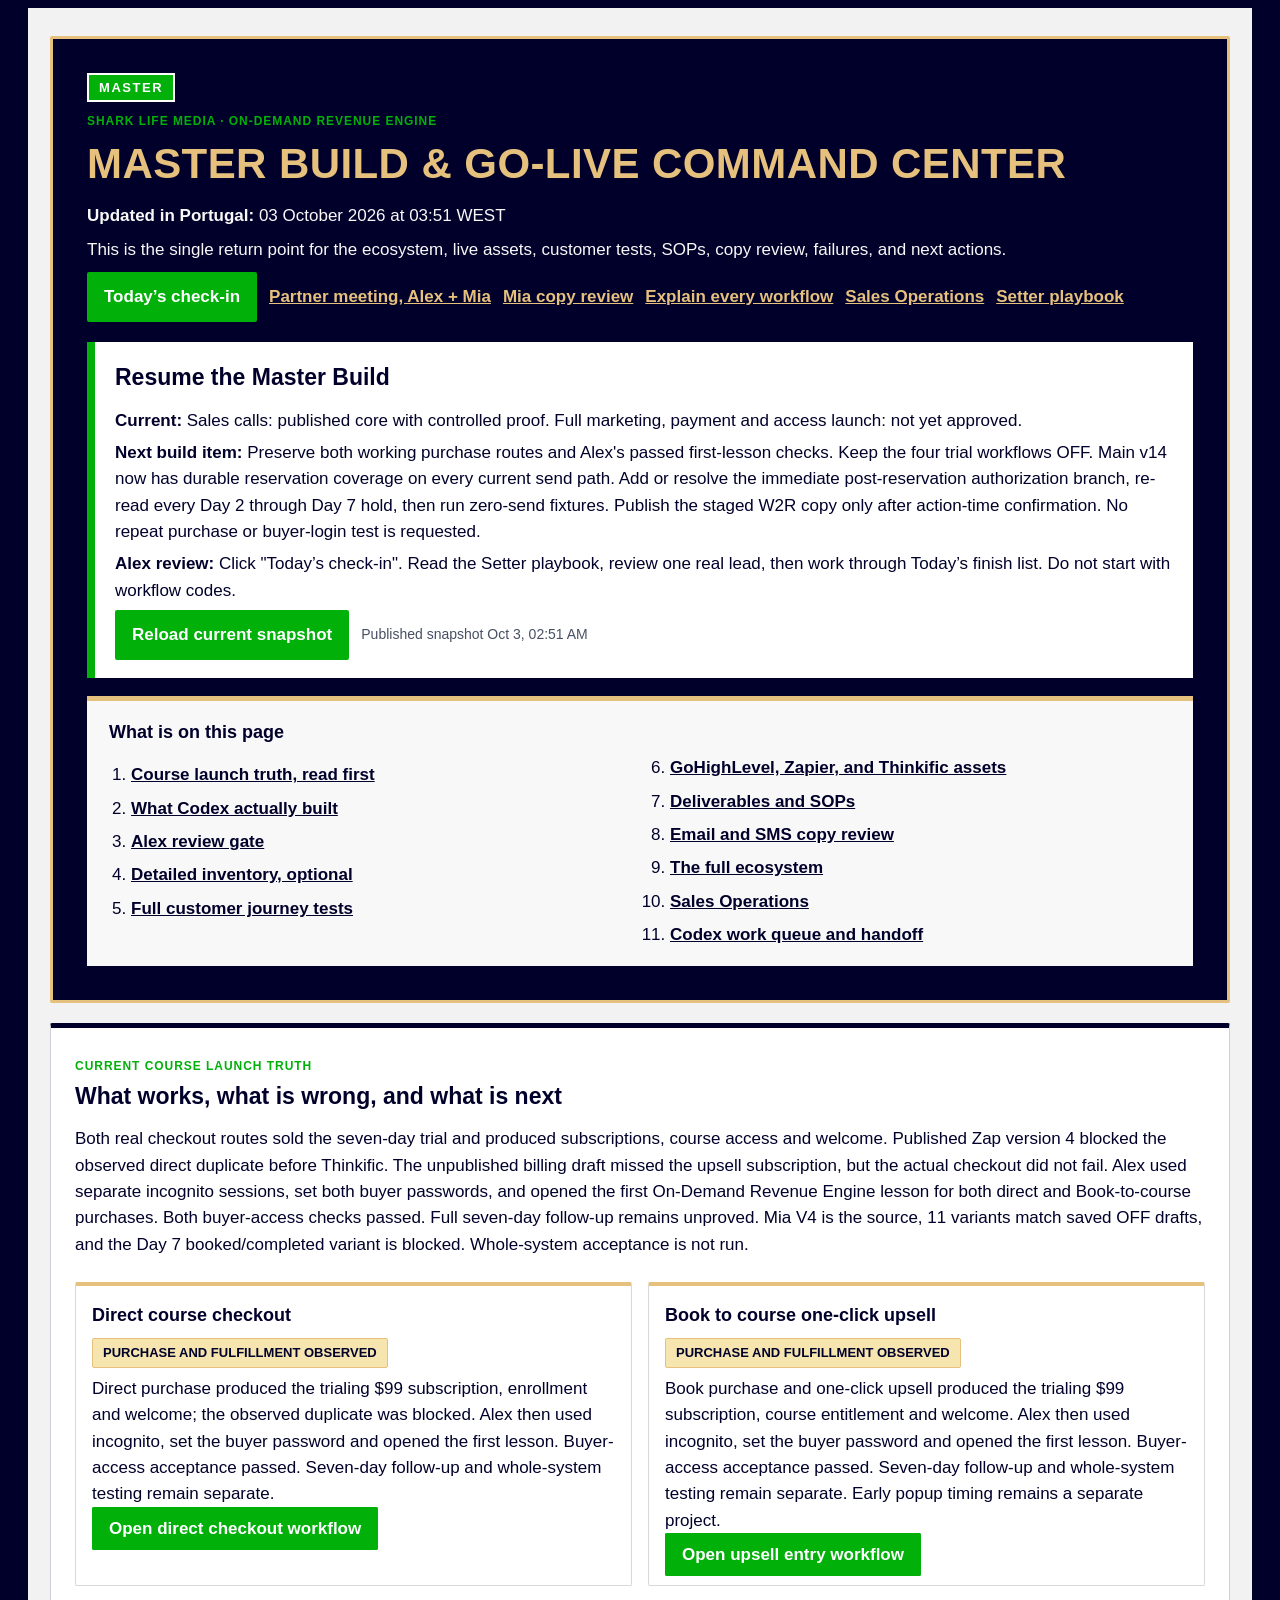
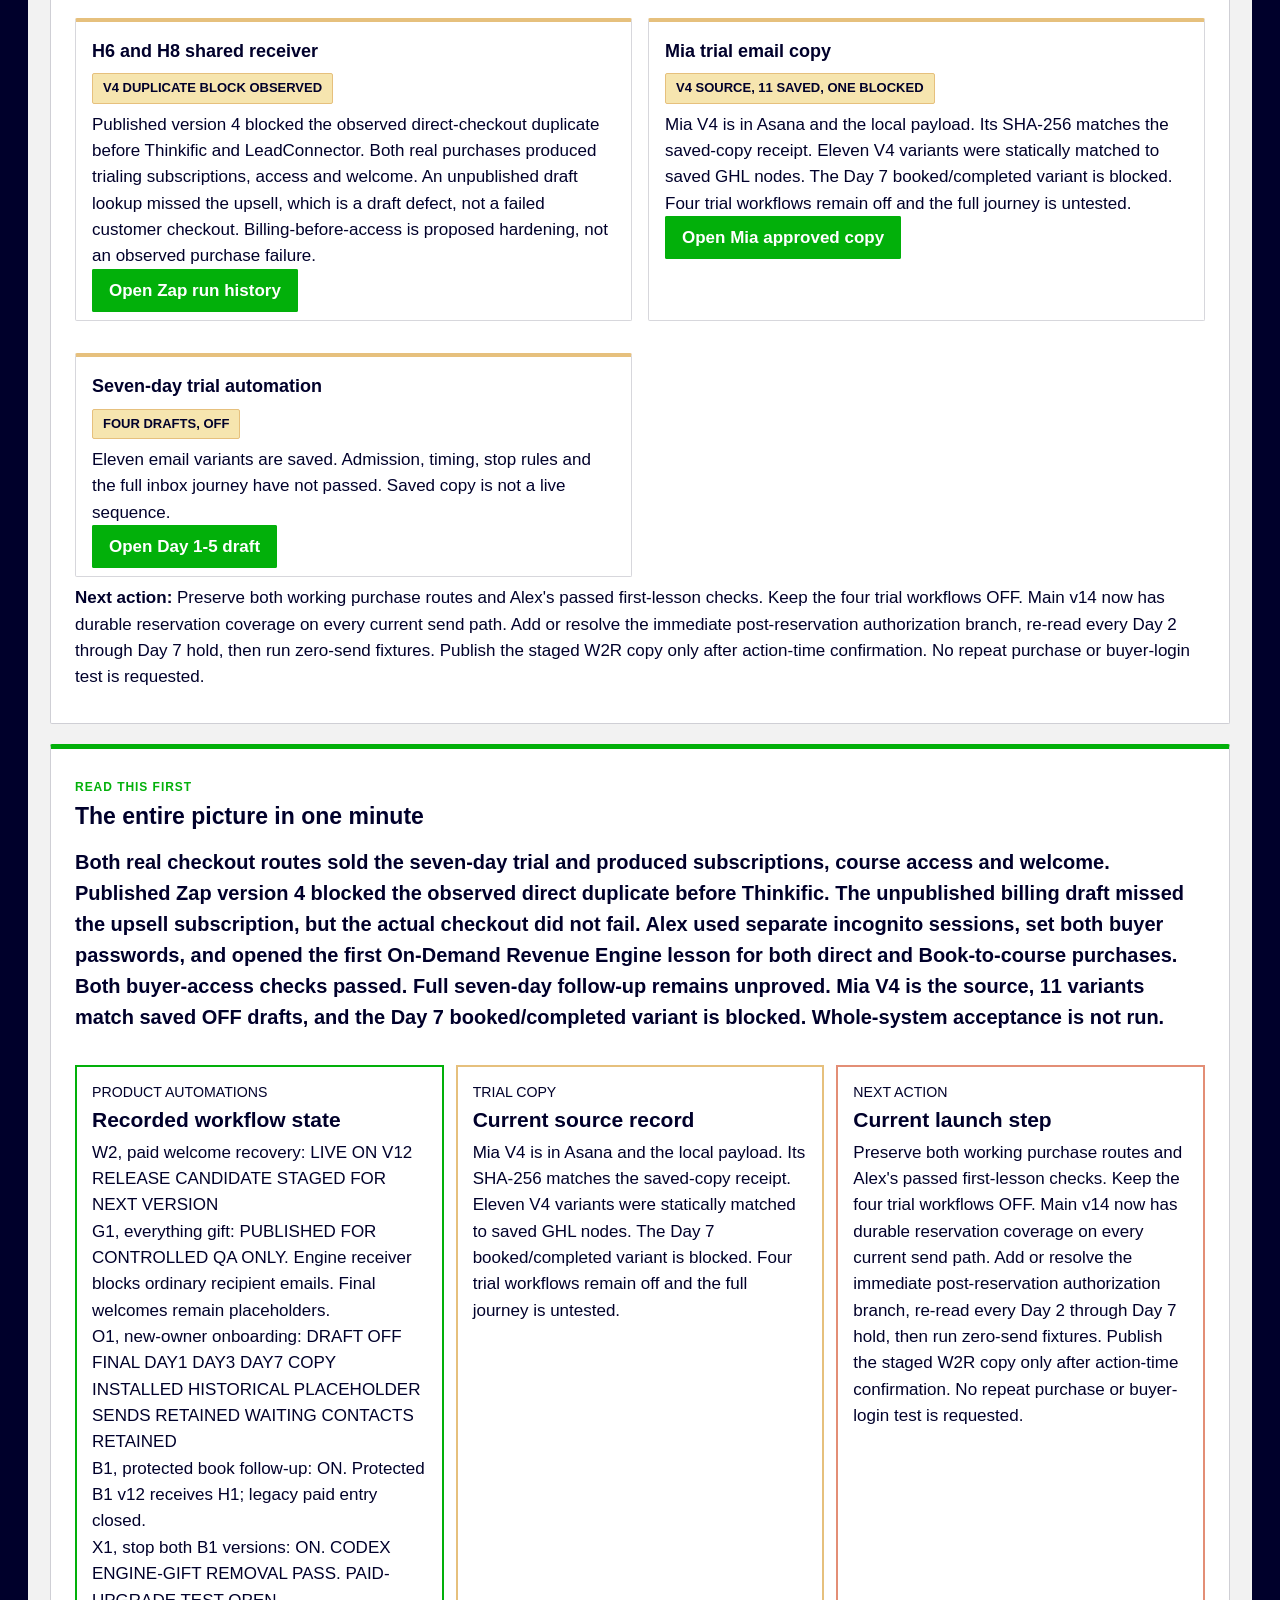
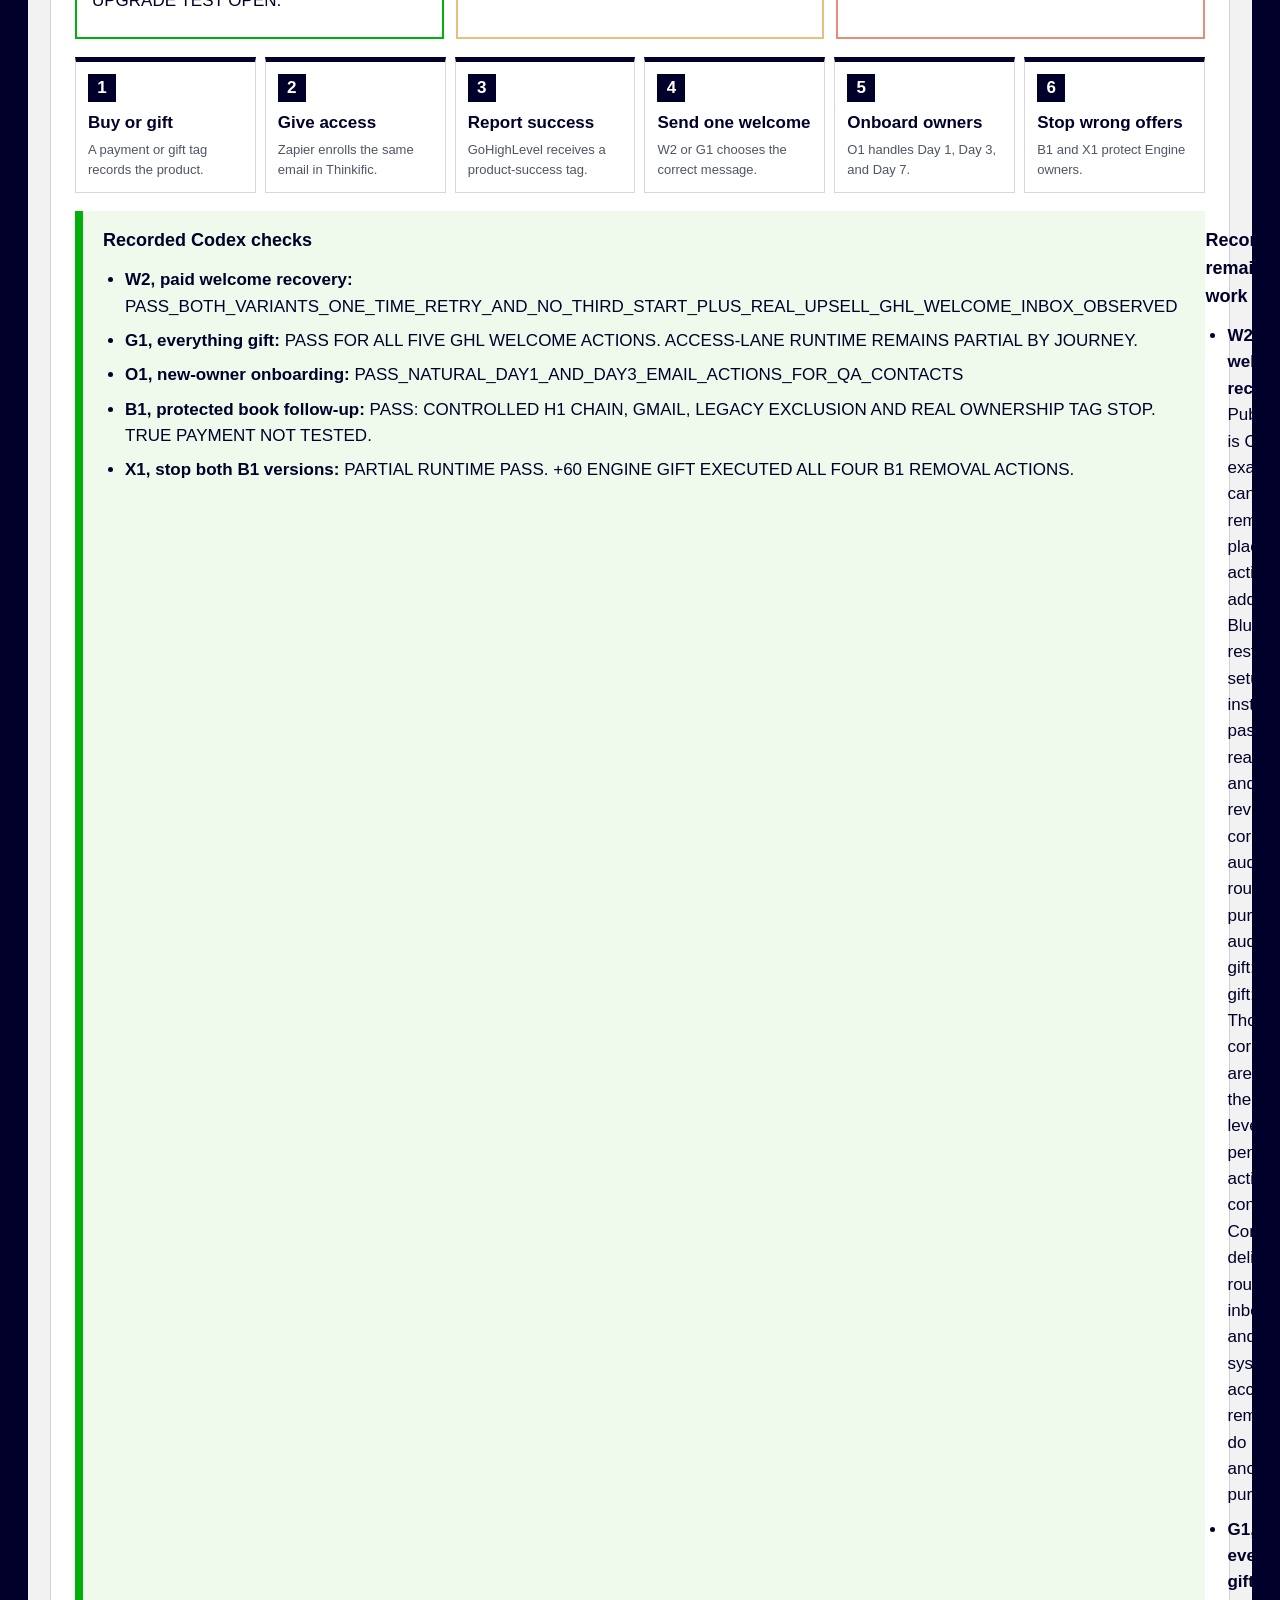
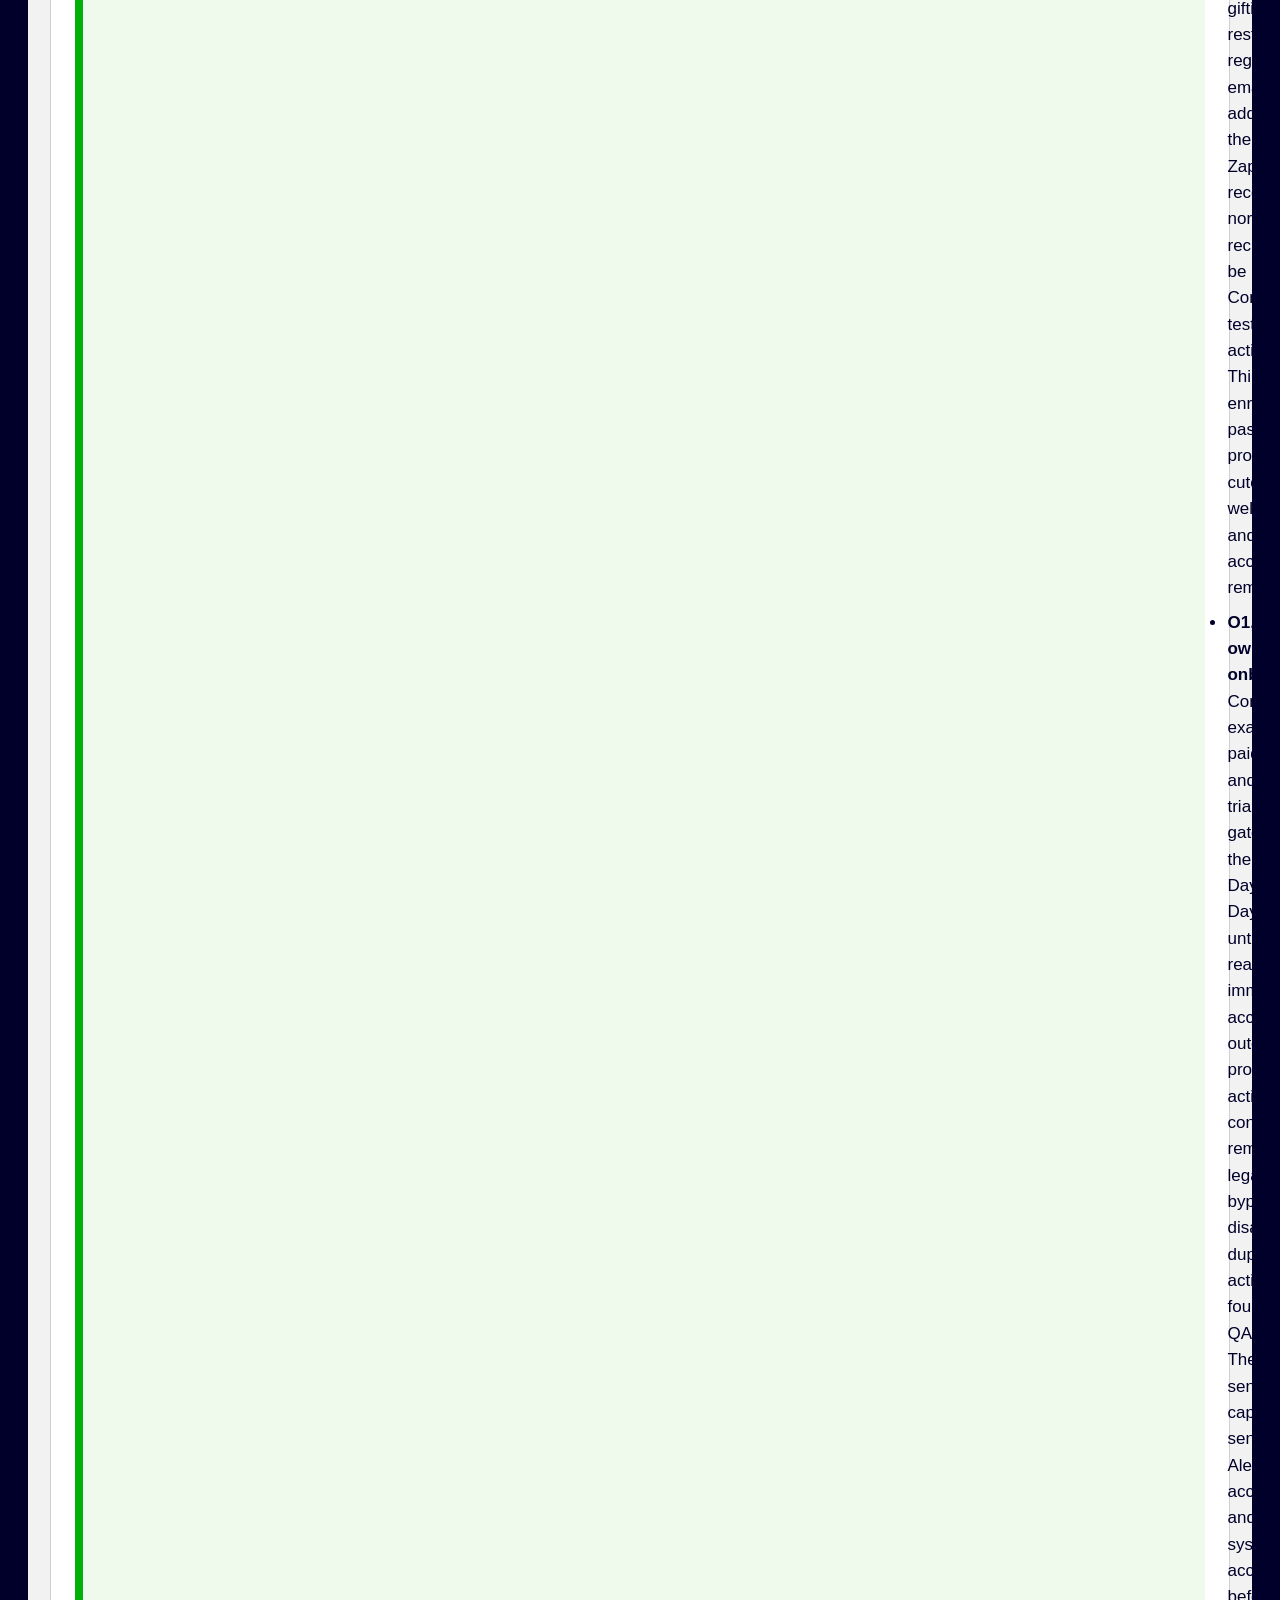
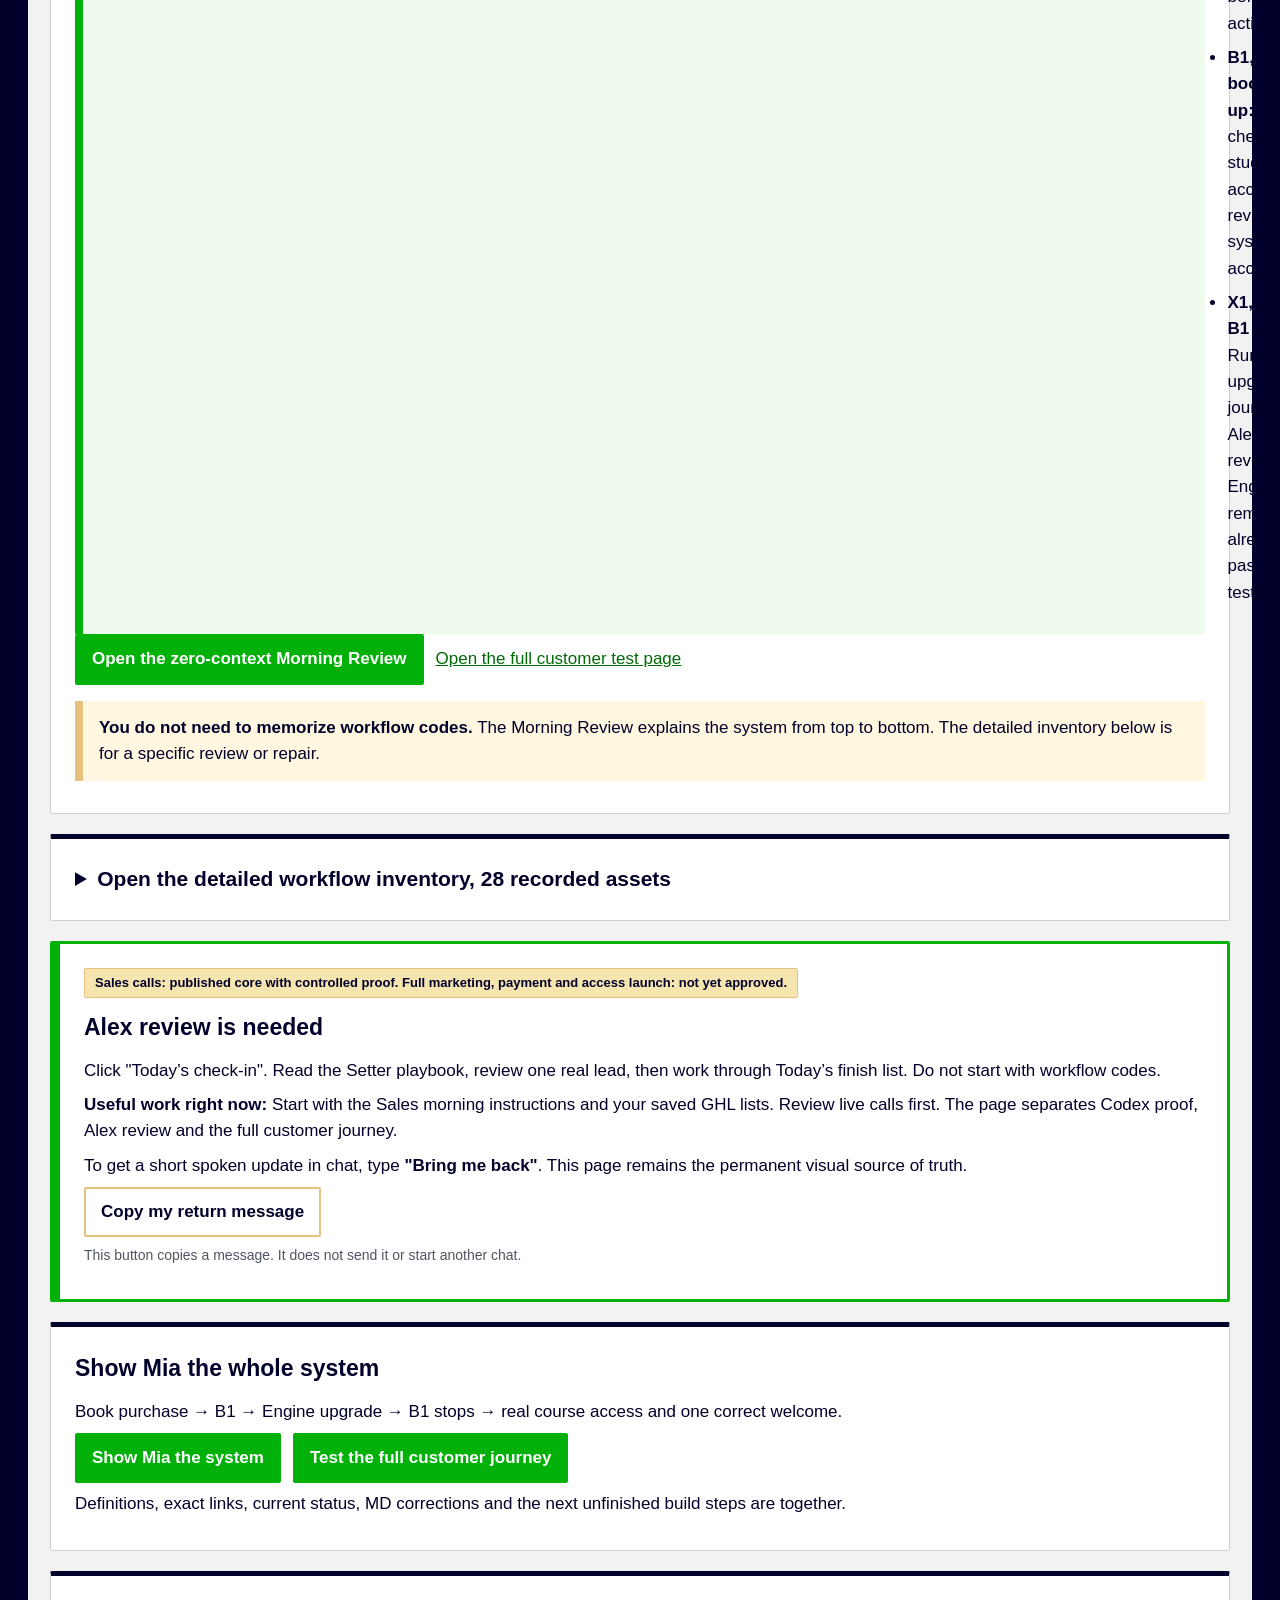
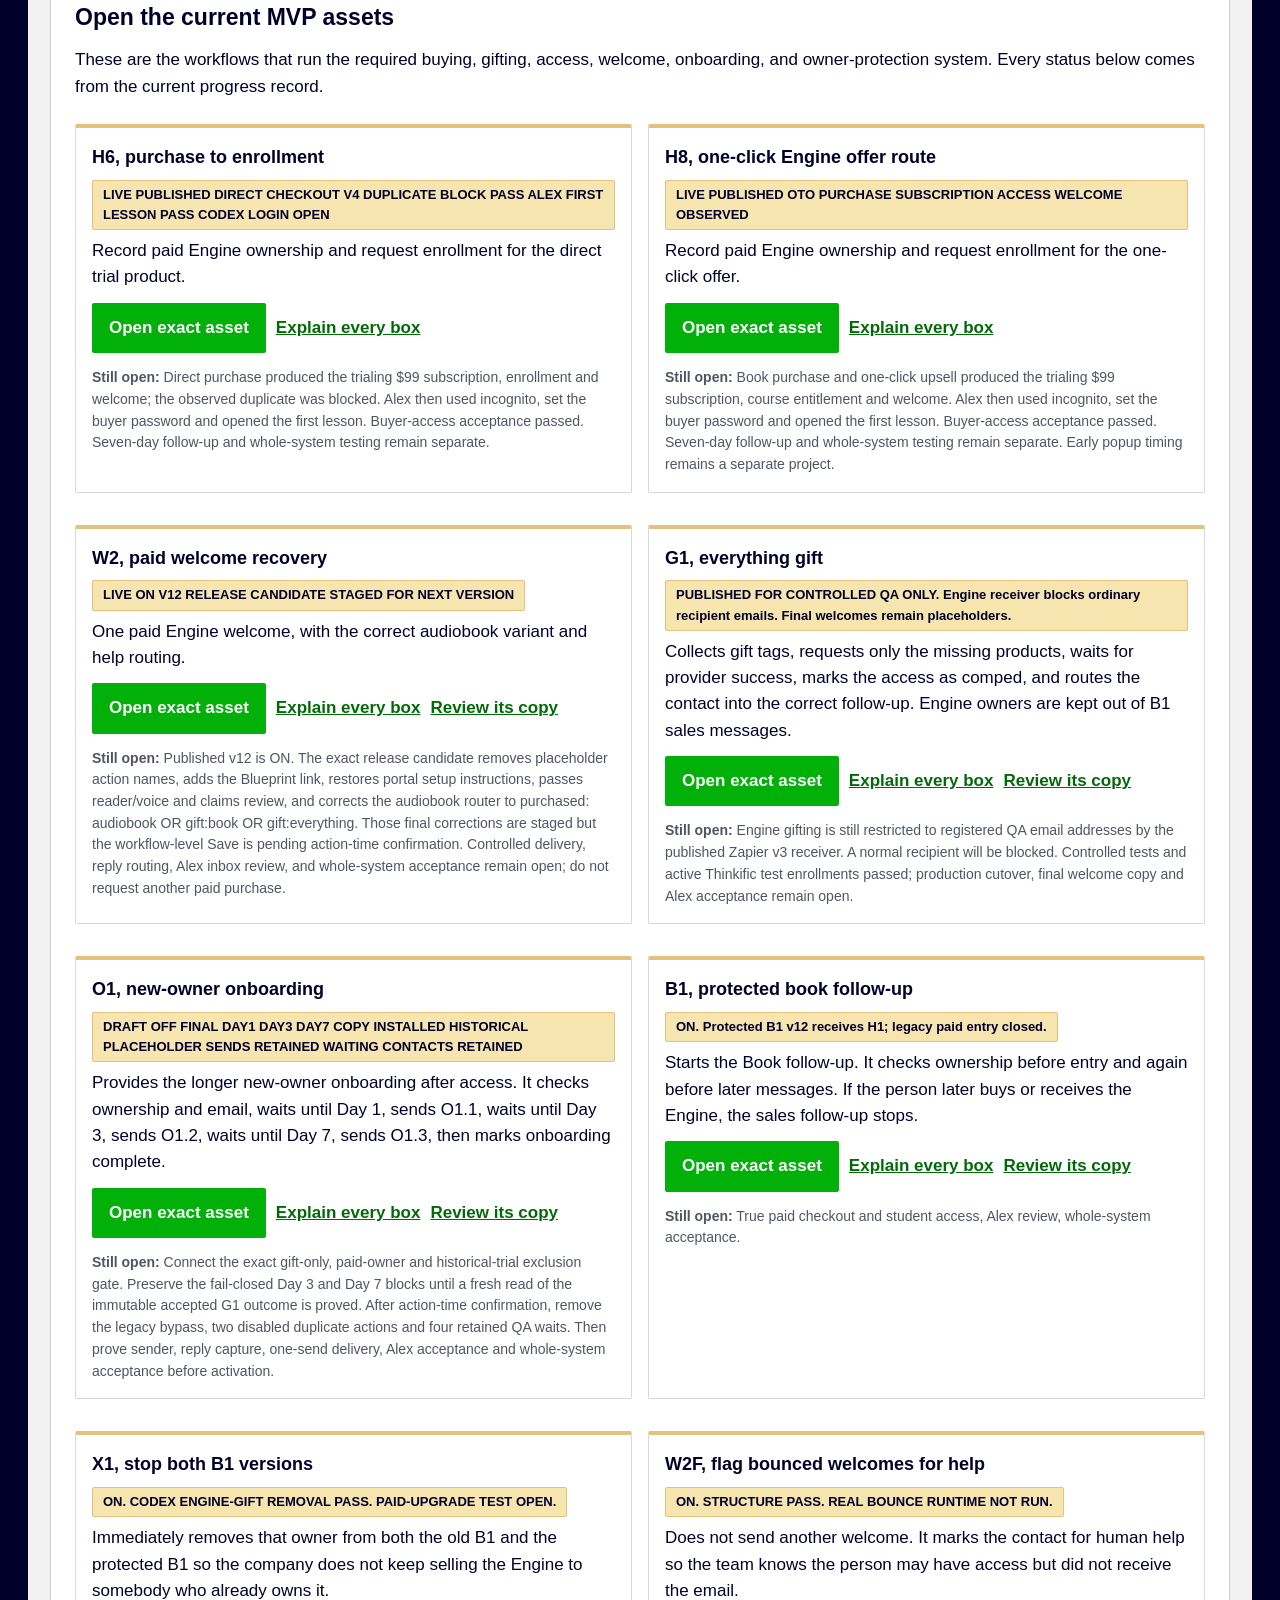
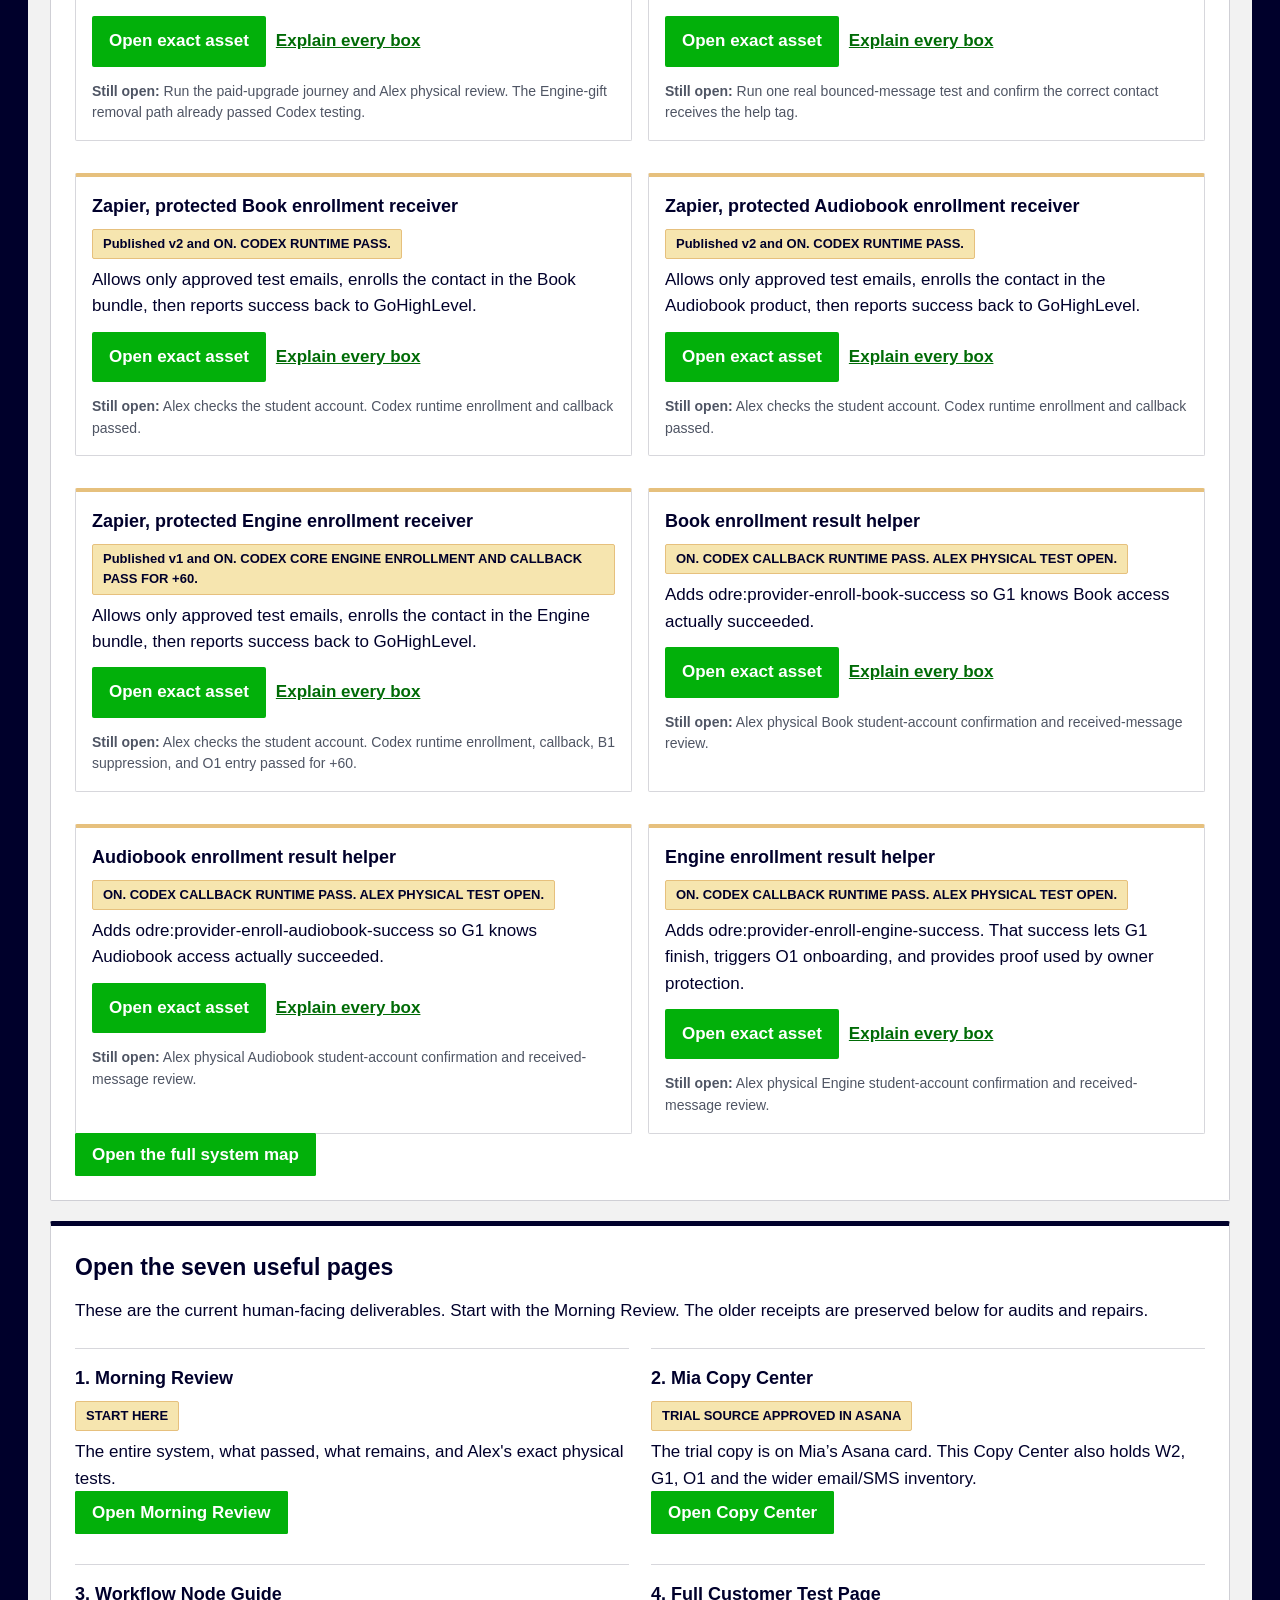
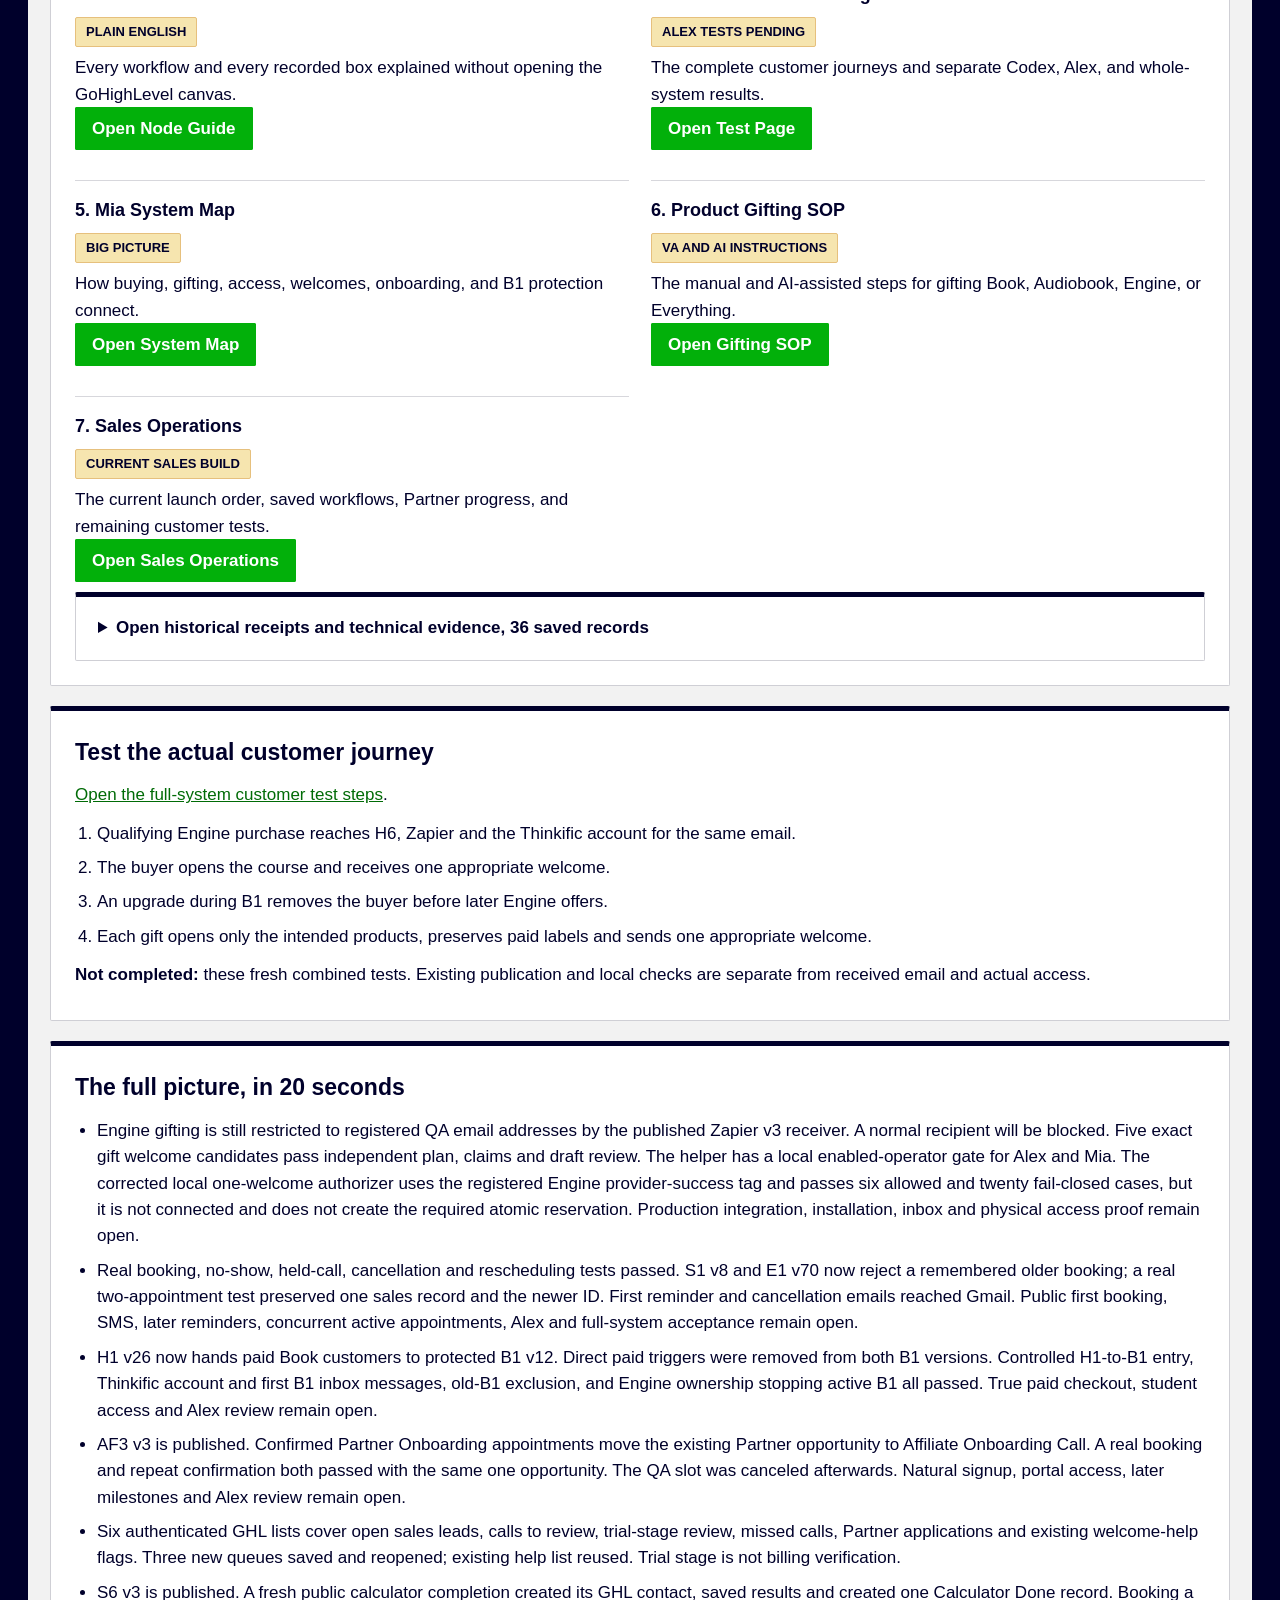
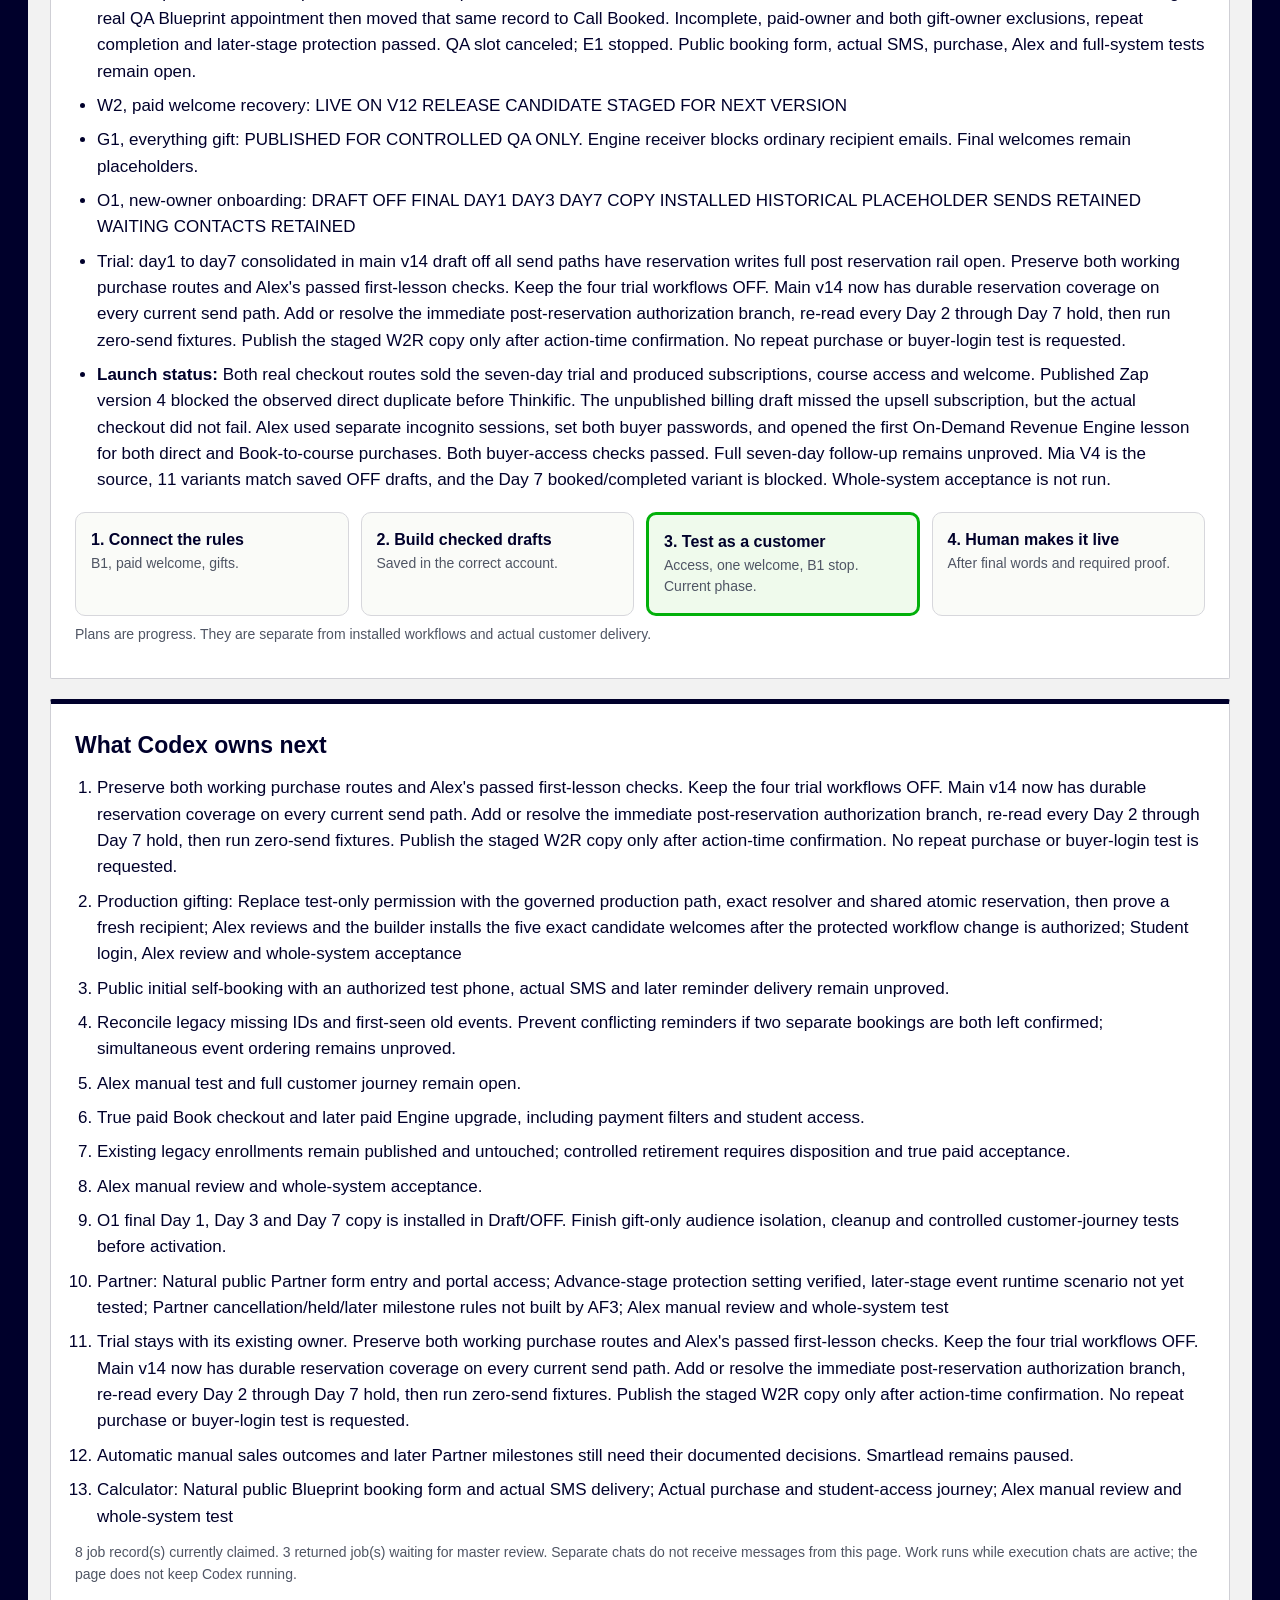
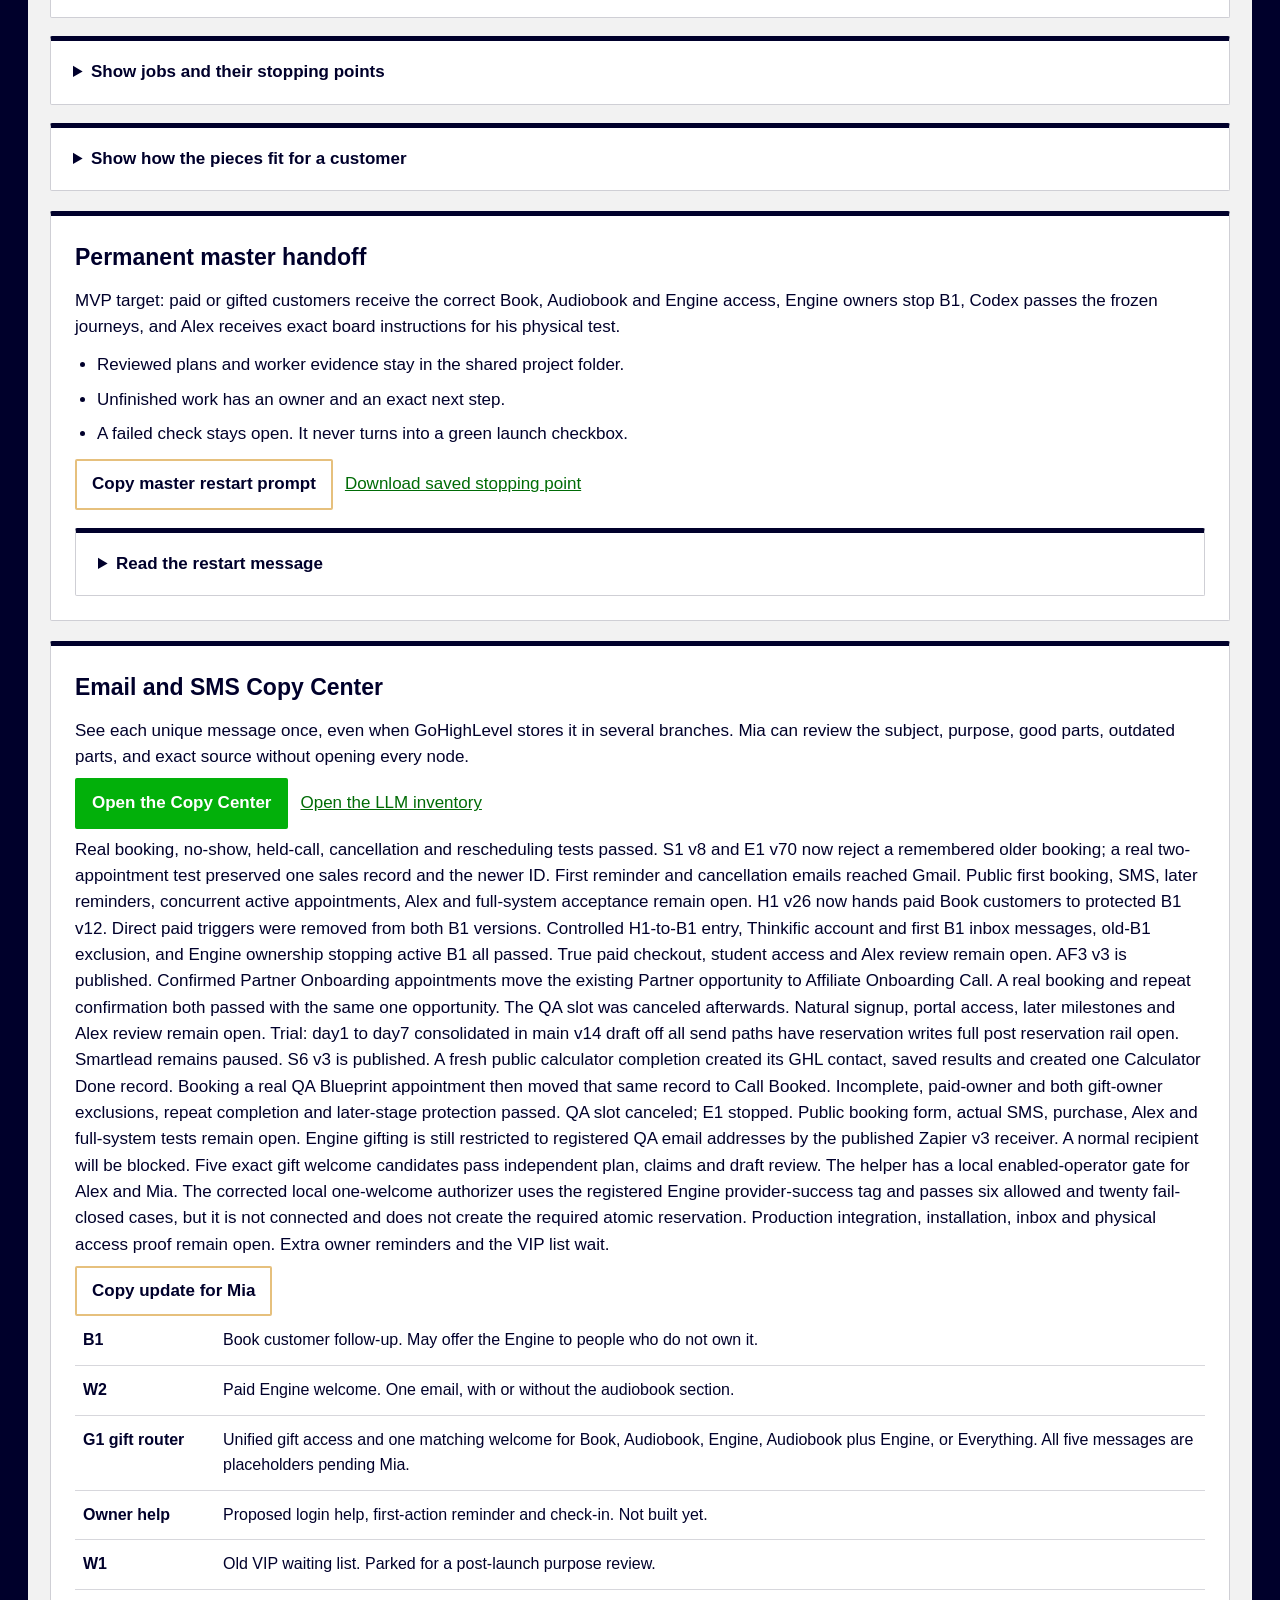
